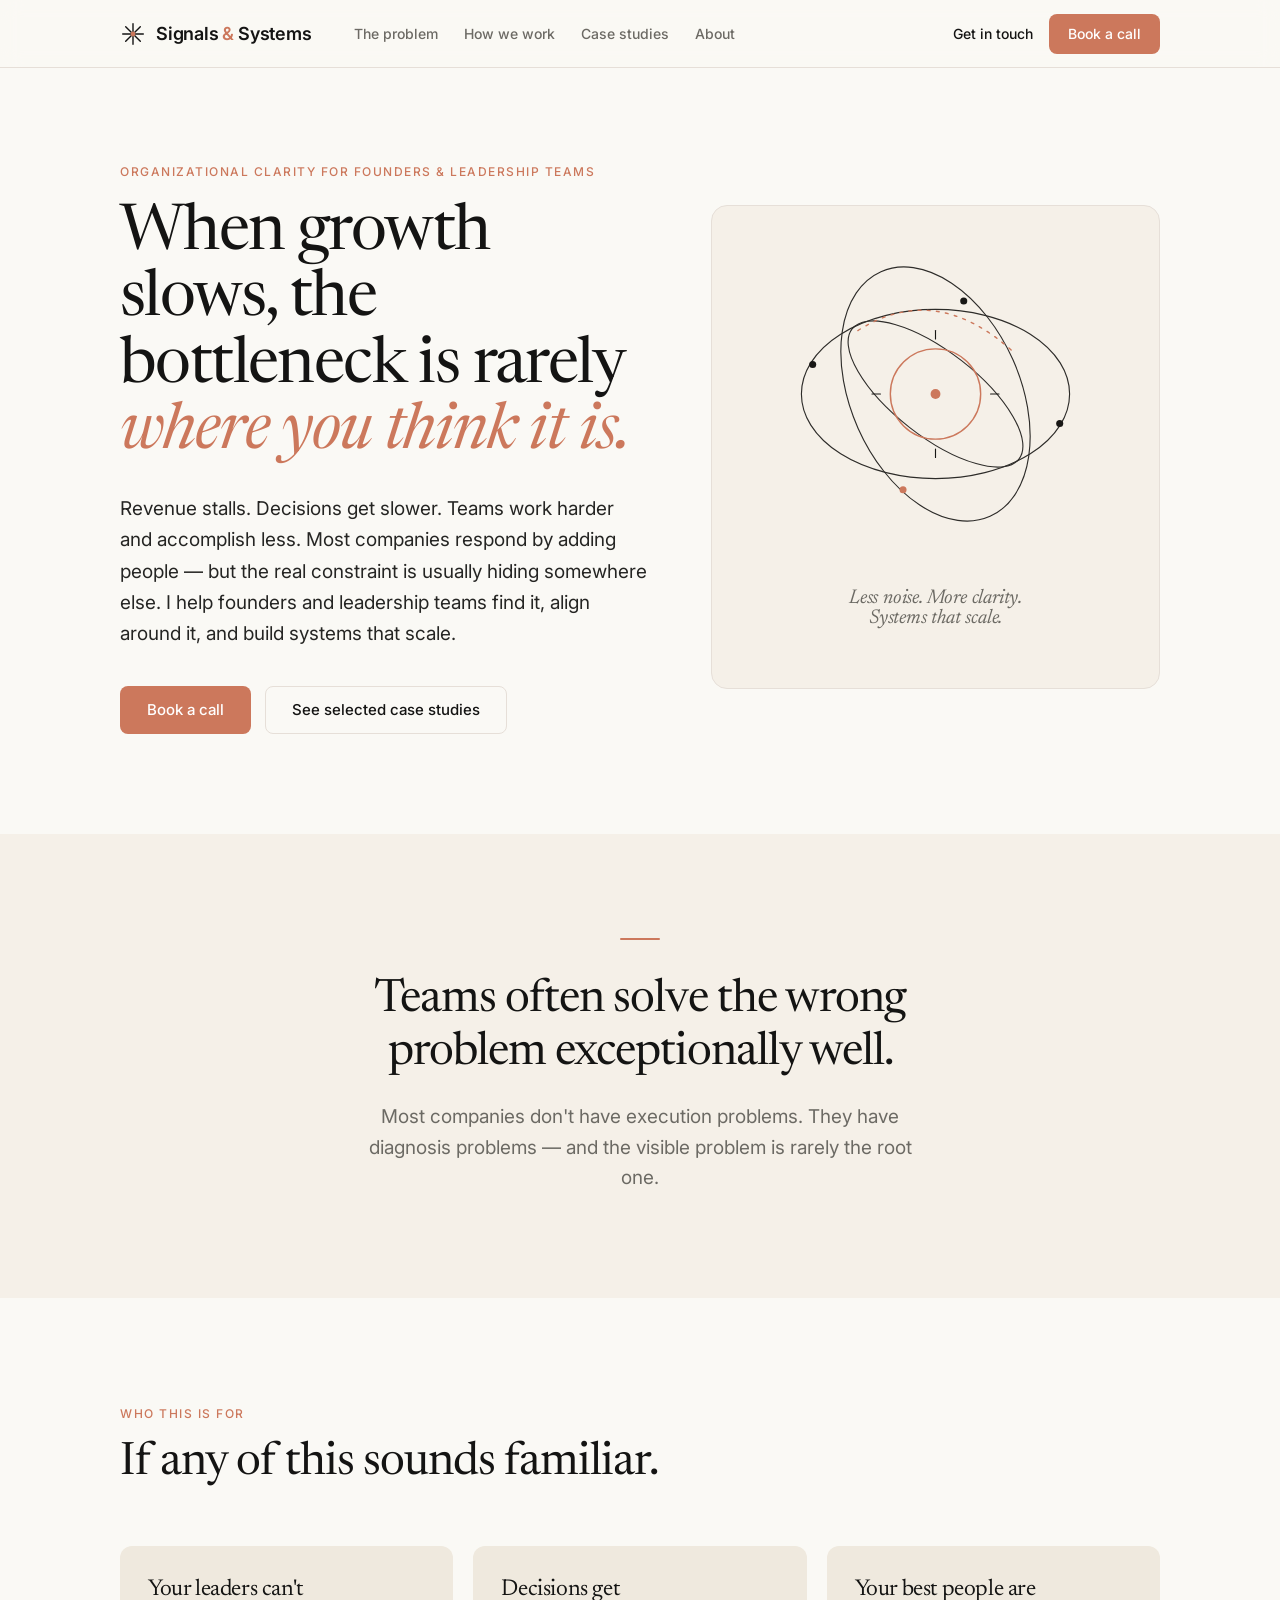
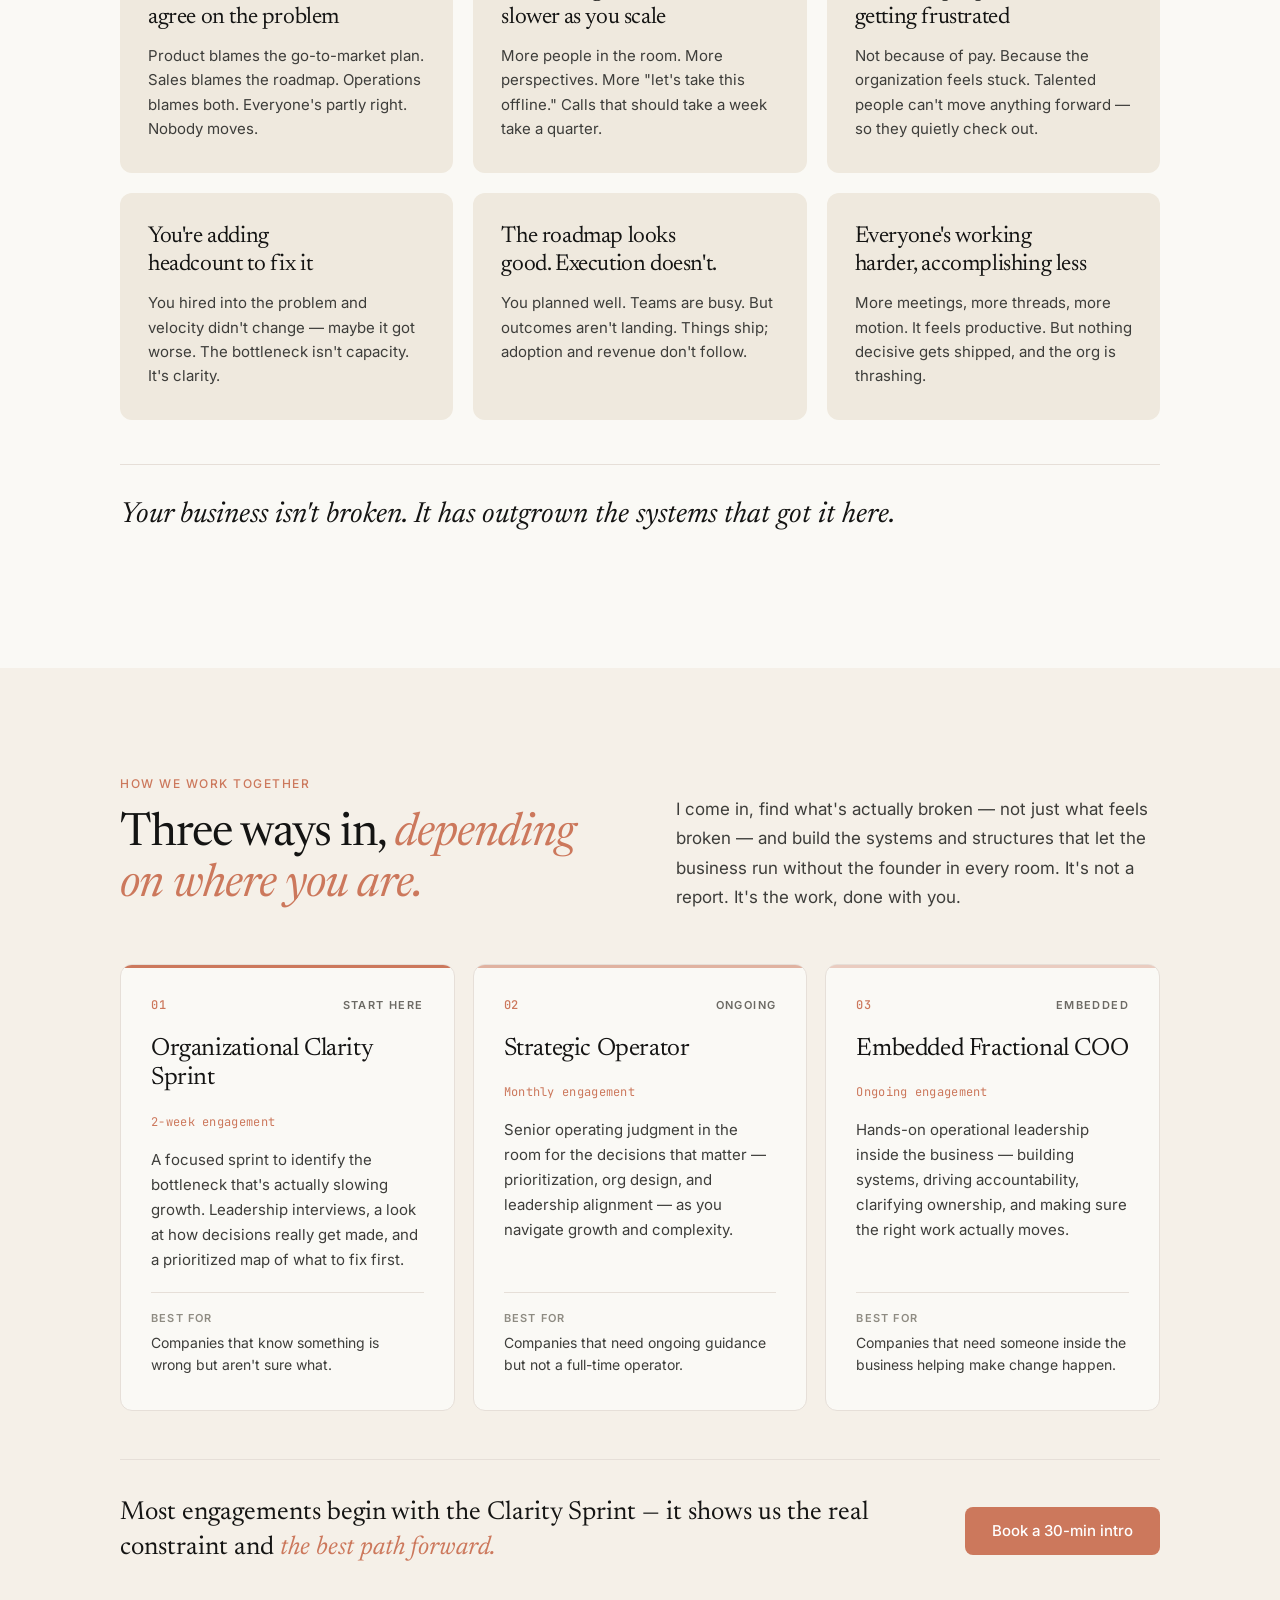
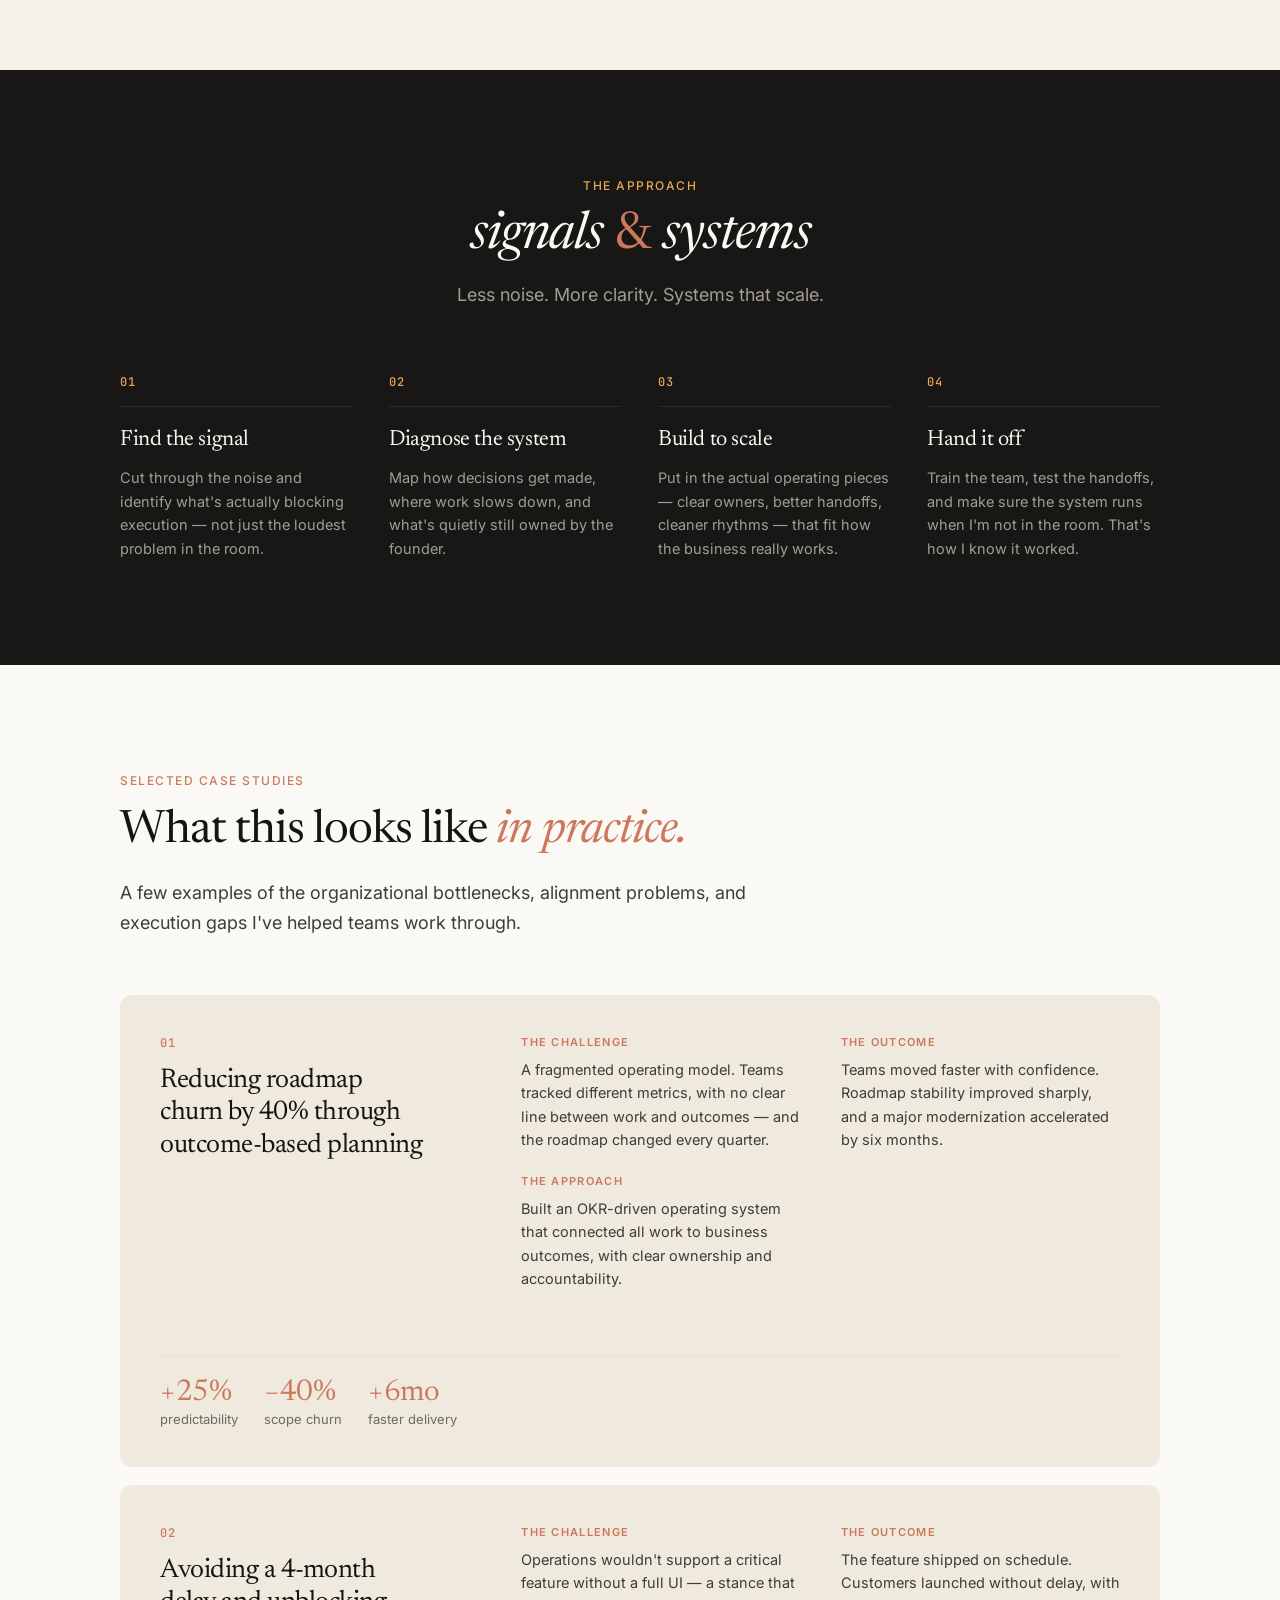
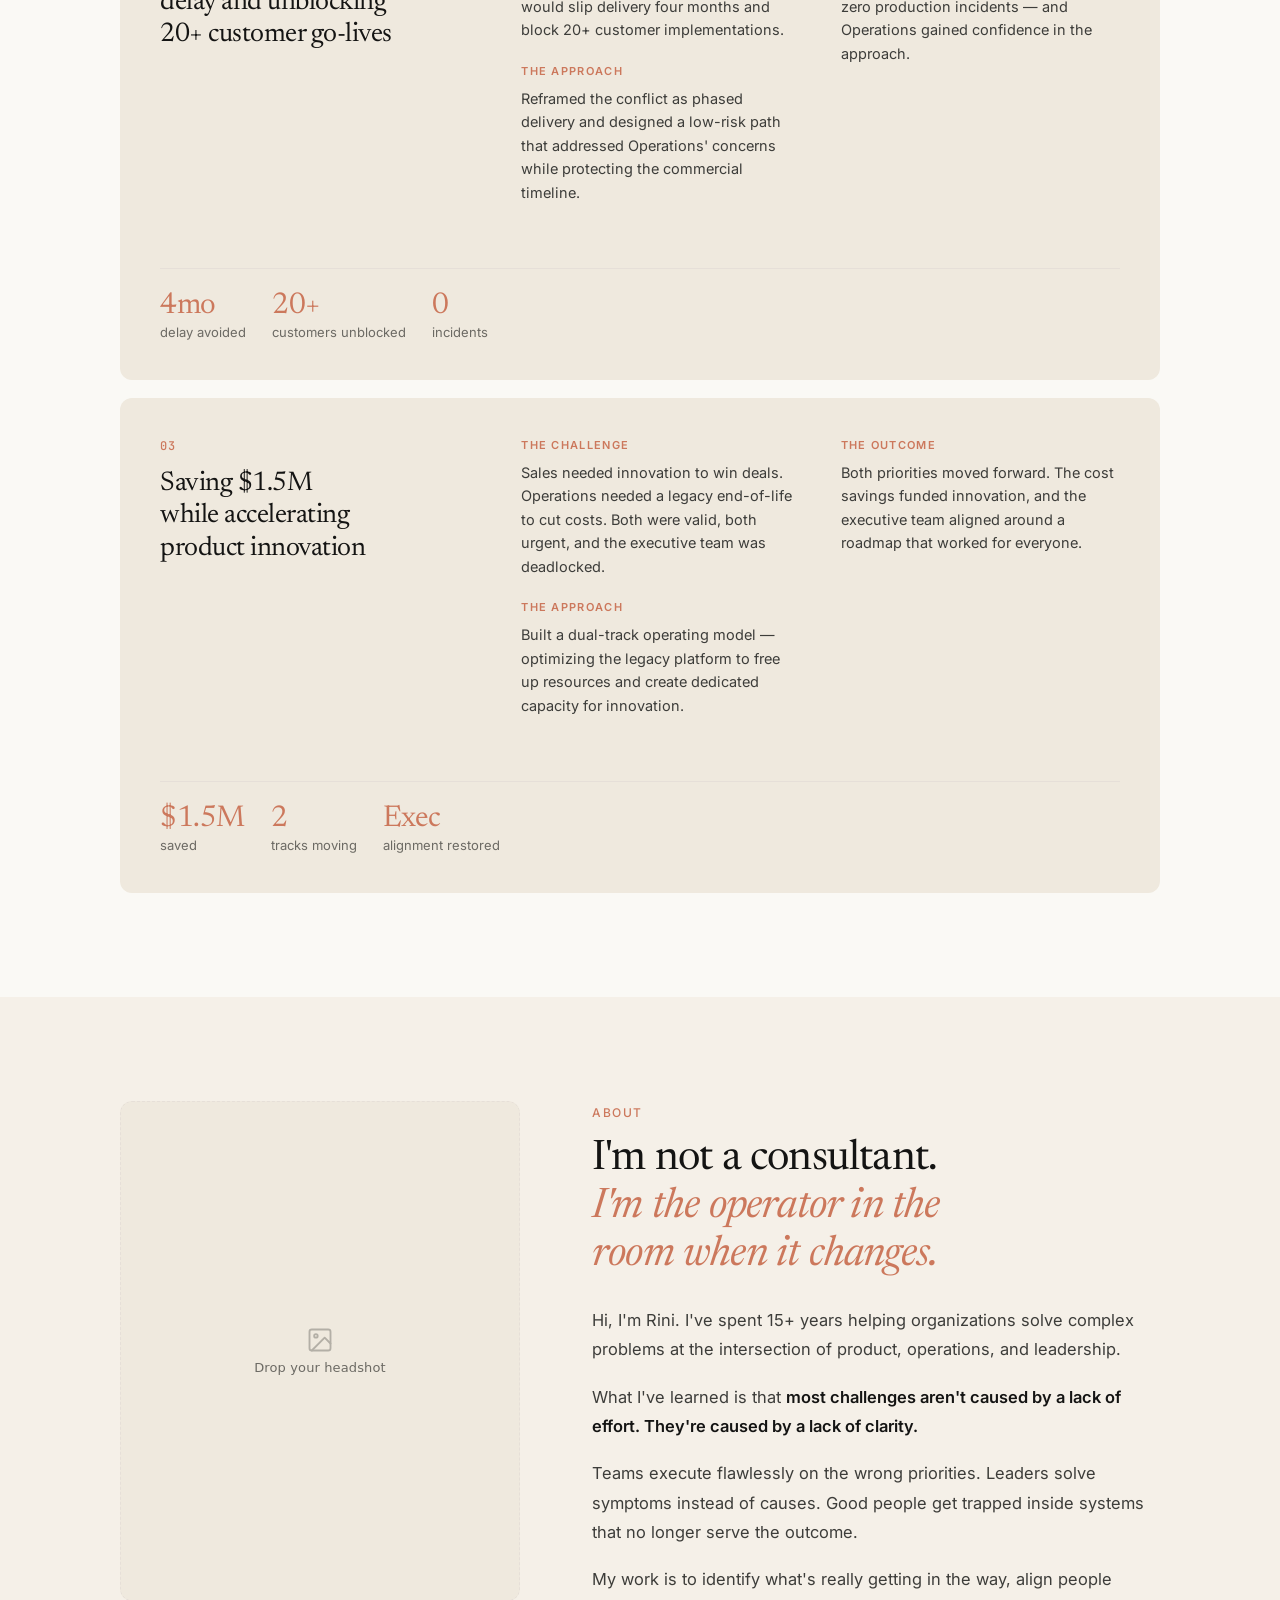
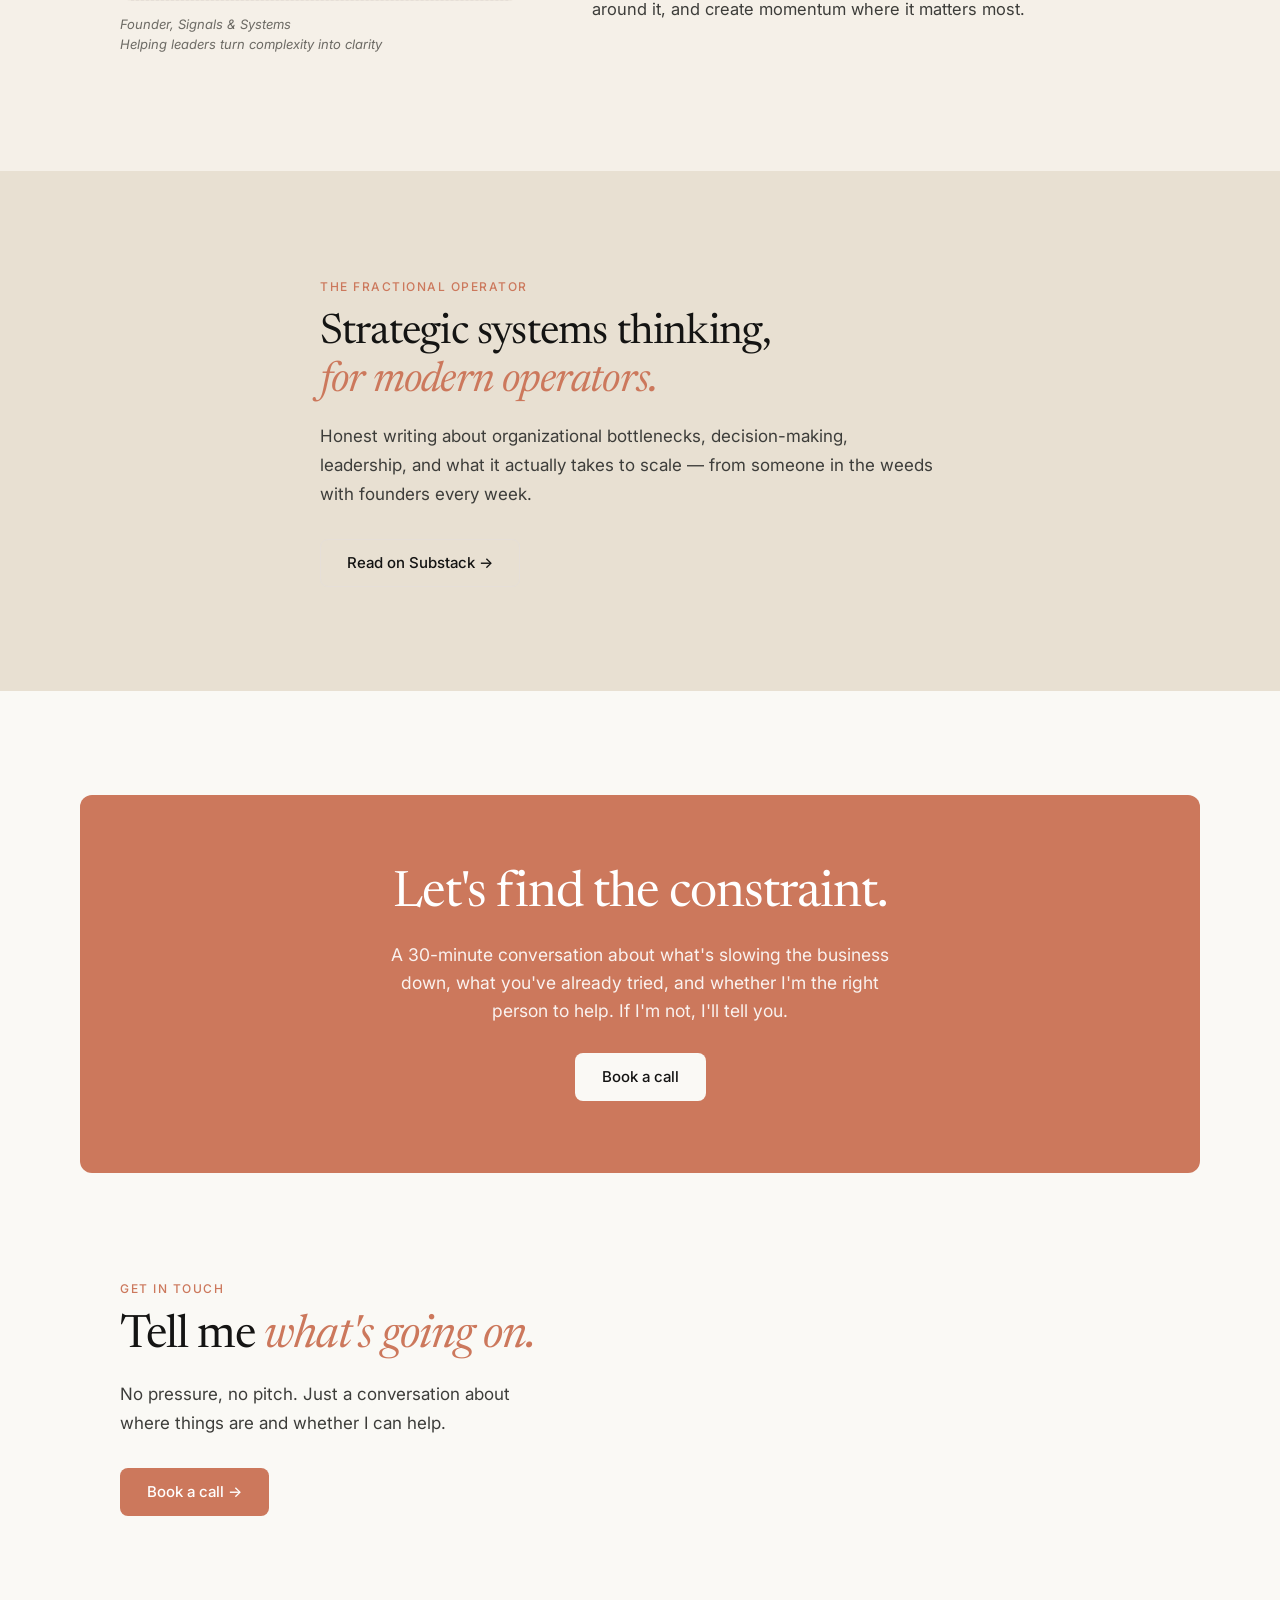
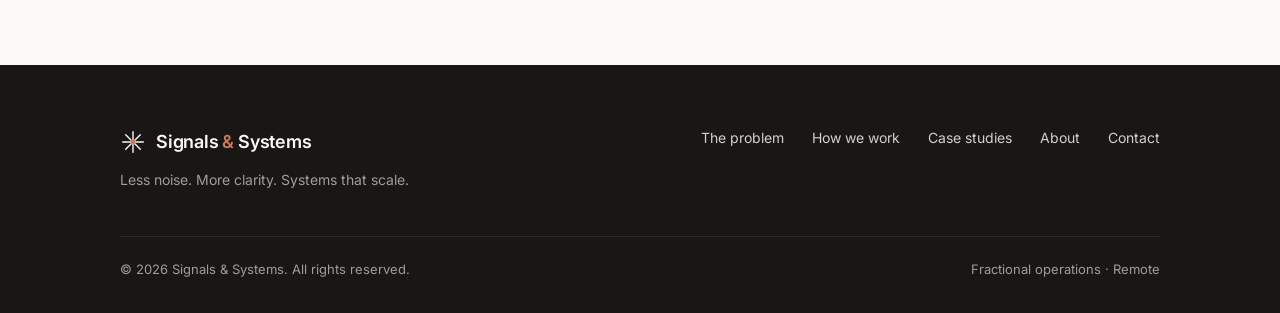
==== index.html @ b6d3dd3f "Add files via upload" ====
<!DOCTYPE html>
<html lang="en">
<head>
  <meta charset="UTF-8">
  <meta name="viewport" content="width=device-width, initial-scale=1.0">
  <title>Signals &amp; Systems — Fractional operations for founders and leadership teams</title>
  <link rel="stylesheet" href="colors_and_type.css">
  <link rel="stylesheet" href="styles.css">
</head>
<body>

  <template id="__bundler_thumbnail" data-bg-color="#faf9f5">
    <svg viewBox="0 0 1200 800" xmlns="http://www.w3.org/2000/svg">
      <rect width="1200" height="800" fill="#faf9f5"/>
      <g transform="translate(600 380)" stroke="#141413" stroke-width="14" stroke-linecap="round">
        <line x1="0" y1="-150" x2="0" y2="150"/>
        <line x1="-150" y1="0" x2="150" y2="0"/>
        <line x1="-106" y1="-106" x2="106" y2="106"/>
        <line x1="106" y1="-106" x2="-106" y2="106"/>
      </g>
      <circle cx="600" cy="380" r="34" fill="#cc785c"/>
      <text x="600" y="640" text-anchor="middle" font-family="Georgia, serif" font-size="56" fill="#141413">Signals &amp; Systems</text>
    </svg>
  </template>

  <!-- ============ NAV ============ -->
  <header class="nav">
    <div class="nav-inner">
      <a class="brand" href="#top">
        <img src="assets/signals-mark.svg" alt="">
        <span class="word">Signals <span class="amp">&amp;</span> Systems</span>
      </a>
      <nav class="nav-links">
        <a href="#problems">The problem</a>
        <a href="#ways">How we work</a>
        <a href="#engagements">Case studies</a>
        <a href="#about">About</a>
      </nav>
      <div class="nav-right">
        <a href="#contact" style="font-family:var(--font-sans);font-size:14px;font-weight:500;color:var(--ink);text-decoration:none;">Get in touch</a>
        <a href="https://calendly.com/rinikothari03/intro-call" target="_blank" rel="noopener" class="btn btn-primary btn-sm">Book a call</a>
      </div>
      <button class="nav-toggle" id="navToggle" aria-label="Menu">
        <svg width="24" height="24" viewBox="0 0 24 24" fill="none" stroke="currentColor" stroke-width="2" stroke-linecap="round"><line x1="4" y1="7" x2="20" y2="7"/><line x1="4" y1="12" x2="20" y2="12"/><line x1="4" y1="17" x2="20" y2="17"/></svg>
      </button>
    </div>
    <div class="nav-sheet" id="navSheet">
      <a href="#problems">The problem</a>
      <a href="#ways">How we work</a>
      <a href="#engagements">Case studies</a>
      <a href="#about">About</a>
      <a href="https://calendly.com/rinikothari03/intro-call" target="_blank" rel="noopener" class="btn btn-primary" style="margin-top:10px;">Book a call</a>
    </div>
  </header>

  <main id="top">

    <!-- ============ HERO ============ -->
    <section class="hero" data-screen-label="Hero">
      <div class="wrap hero-grid">
        <div class="reveal">
          <span class="eyebrow">Organizational clarity for founders &amp; leadership teams</span>
          <h1>When growth slows, the bottleneck is rarely <em>where you think it is.</em></h1>
          <p class="lead">Revenue stalls. Decisions get slower. Teams work harder and accomplish less. Most companies respond by adding people — but the real constraint is usually hiding somewhere else. I help founders and leadership teams find it, align around it, and build systems that scale.</p>
          <div class="hero-cta">
            <a href="https://calendly.com/rinikothari03/intro-call" target="_blank" rel="noopener" class="btn btn-primary">Book a call</a>
            <a href="#engagements" class="btn btn-secondary">See selected case studies</a>
          </div>
        </div>
        <div class="hero-art reveal">
          <img src="assets/illustration-orbital.svg" alt="Abstract orbital illustration — signals around a center point">
          <p class="tag">Less noise. More clarity.<br>Systems that scale.</p>
        </div>
      </div>
    </section>

    <!-- ============ PULL QUOTE ============ -->
    <section class="band quote">
      <div class="quote-inner reveal">
        <div class="mark"></div>
        <h2>Teams often solve the wrong problem exceptionally well.</h2>
        <p>Most companies don't have execution problems. They have diagnosis problems — and the visible problem is rarely the root one.</p>
      </div>
    </section>

    <!-- ============ PROBLEMS ============ -->
    <section class="band problems" id="problems" data-screen-label="Problems">
      <div class="wrap">
        <div class="sec-head reveal">
          <span class="eyebrow">Who this is for</span>
          <h2>If any of this sounds familiar.</h2>
        </div>
        <div class="prob-grid">
          <div class="prob reveal">
            <h3>Your leaders can't agree on the problem</h3>
            <p>Product blames the go-to-market plan. Sales blames the roadmap. Operations blames both. Everyone's partly right. Nobody moves.</p>
          </div>
          <div class="prob reveal">
            <h3>Decisions get slower as you scale</h3>
            <p>More people in the room. More perspectives. More "let's take this offline." Calls that should take a week take a quarter.</p>
          </div>
          <div class="prob reveal">
            <h3>Your best people are getting frustrated</h3>
            <p>Not because of pay. Because the organization feels stuck. Talented people can't move anything forward — so they quietly check out.</p>
          </div>
          <div class="prob reveal">
            <h3>You're adding headcount to fix it</h3>
            <p>You hired into the problem and velocity didn't change — maybe it got worse. The bottleneck isn't capacity. It's clarity.</p>
          </div>
          <div class="prob reveal">
            <h3>The roadmap looks good. Execution doesn't.</h3>
            <p>You planned well. Teams are busy. But outcomes aren't landing. Things ship; adoption and revenue don't follow.</p>
          </div>
          <div class="prob reveal">
            <h3>Everyone's working harder, accomplishing less</h3>
            <p>More meetings, more threads, more motion. It feels productive. But nothing decisive gets shipped, and the org is thrashing.</p>
          </div>
        </div>
        <p class="prob-close reveal">Your business isn't broken. It has outgrown the systems that got it here.</p>
      </div>
    </section>

    <!-- ============ WAYS TO WORK ============ -->
    <section class="band ways" id="ways" data-screen-label="Ways to work">
      <div class="wrap">
        <div class="ways-top reveal">
          <div>
            <span class="eyebrow">How we work together</span>
            <h2>Three ways in, <em>depending on where you are.</em></h2>
          </div>
          <p class="intro">I come in, find what's actually broken — not just what feels broken — and build the systems and structures that let the business run without the founder in every room. It's not a report. It's the work, done with you.</p>
        </div>

        <div class="ladder">
          <article class="rung rung--1 reveal">
            <div class="rung-top">
              <span class="num">01</span>
              <span class="rung-tag">Start here</span>
            </div>
            <h3>Organizational Clarity Sprint</h3>
            <p class="cadence">2-week engagement</p>
            <p class="desc">A focused sprint to identify the bottleneck that's actually slowing growth. Leadership interviews, a look at how decisions really get made, and a prioritized map of what to fix first.</p>
            <div class="bestfor">
              <span class="lbl">Best for</span>
              <p>Companies that know something is wrong but aren't sure what.</p>
            </div>
          </article>

          <article class="rung rung--2 reveal">
            <div class="rung-top">
              <span class="num">02</span>
              <span class="rung-tag">Ongoing</span>
            </div>
            <h3>Strategic Operator</h3>
            <p class="cadence">Monthly engagement</p>
            <p class="desc">Senior operating judgment in the room for the decisions that matter — prioritization, org design, and leadership alignment — as you navigate growth and complexity.</p>
            <div class="bestfor">
              <span class="lbl">Best for</span>
              <p>Companies that need ongoing guidance but not a full-time operator.</p>
            </div>
          </article>

          <article class="rung rung--3 reveal">
            <div class="rung-top">
              <span class="num">03</span>
              <span class="rung-tag">Embedded</span>
            </div>
            <h3>Embedded Fractional COO</h3>
            <p class="cadence">Ongoing engagement</p>
            <p class="desc">Hands-on operational leadership inside the business — building systems, driving accountability, clarifying ownership, and making sure the right work actually moves.</p>
            <div class="bestfor">
              <span class="lbl">Best for</span>
              <p>Companies that need someone inside the business helping make change happen.</p>
            </div>
          </article>
        </div>

        <div class="ways-cta reveal">
          <p>Most engagements begin with the Clarity Sprint — it shows us the real constraint and <em>the best path forward.</em></p>
          <a href="https://calendly.com/rinikothari03/intro-call" target="_blank" rel="noopener" class="btn btn-primary">Book a 30-min intro</a>
        </div>
      </div>
    </section>

    <!-- ============ METHODOLOGY (dark) ============ -->
    <section class="band method" data-screen-label="Approach">
      <div class="wrap">
        <div class="method-head reveal">
          <span class="eyebrow on-dark">The approach</span>
          <p class="method-lockup">signals <span class="amp">&amp;</span> systems</p>
          <p class="method-tagline">Less noise. More clarity. Systems that scale.</p>
        </div>
        <div class="steps">
          <div class="step reveal">
            <span class="num">01</span>
            <div class="bar"></div>
            <h3>Find the signal</h3>
            <p>Cut through the noise and identify what's actually blocking execution — not just the loudest problem in the room.</p>
          </div>
          <div class="step reveal">
            <span class="num">02</span>
            <div class="bar"></div>
            <h3>Diagnose the system</h3>
            <p>Map how decisions get made, where work slows down, and what's quietly still owned by the founder.</p>
          </div>
          <div class="step reveal">
            <span class="num">03</span>
            <div class="bar"></div>
            <h3>Build to scale</h3>
            <p>Put in the actual operating pieces — clear owners, better handoffs, cleaner rhythms — that fit how the business really works.</p>
          </div>
          <div class="step reveal">
            <span class="num">04</span>
            <div class="bar"></div>
            <h3>Hand it off</h3>
            <p>Train the team, test the handoffs, and make sure the system runs when I'm not in the room. That's how I know it worked.</p>
          </div>
        </div>
      </div>
    </section>

    <!-- ============ CASE STUDIES ============ -->
    <section class="band eng" id="engagements" data-screen-label="Case studies">
      <div class="wrap">
        <div class="sec-head reveal">
          <span class="eyebrow">Selected case studies</span>
          <h2>What this looks like <em>in practice.</em></h2>
          <p class="intro">A few examples of the organizational bottlenecks, alignment problems, and execution gaps I've helped teams work through.</p>
        </div>

        <div class="eng-grid">
          <article class="eng-card reveal">
            <div>
              <span class="num">01</span>
              <h3>Reducing roadmap churn by 40% through outcome-based planning</h3>
            </div>
            <div>
              <div class="eng-block">
                <span class="lbl">The challenge</span>
                <p>A fragmented operating model. Teams tracked different metrics, with no clear line between work and outcomes — and the roadmap changed every quarter.</p>
              </div>
              <div class="eng-block">
                <span class="lbl">The approach</span>
                <p>Built an OKR-driven operating system that connected all work to business outcomes, with clear ownership and accountability.</p>
              </div>
            </div>
            <div class="eng-block">
              <span class="lbl">The outcome</span>
              <p>Teams moved faster with confidence. Roadmap stability improved sharply, and a major modernization accelerated by six months.</p>
            </div>
            <div class="eng-metrics">
              <div class="metric"><span class="mval">+25%</span><span class="mlbl">predictability</span></div>
              <div class="metric"><span class="mval">−40%</span><span class="mlbl">scope churn</span></div>
              <div class="metric"><span class="mval">+6mo</span><span class="mlbl">faster delivery</span></div>
            </div>
          </article>

          <article class="eng-card reveal">
            <div>
              <span class="num">02</span>
              <h3>Avoiding a 4-month delay and unblocking 20+ customer go-lives</h3>
            </div>
            <div>
              <div class="eng-block">
                <span class="lbl">The challenge</span>
                <p>Operations wouldn't support a critical feature without a full UI — a stance that would slip delivery four months and block 20+ customer implementations.</p>
              </div>
              <div class="eng-block">
                <span class="lbl">The approach</span>
                <p>Reframed the conflict as phased delivery and designed a low-risk path that addressed Operations' concerns while protecting the commercial timeline.</p>
              </div>
            </div>
            <div class="eng-block">
              <span class="lbl">The outcome</span>
              <p>The feature shipped on schedule. Customers launched without delay, with zero production incidents — and Operations gained confidence in the approach.</p>
            </div>
            <div class="eng-metrics">
              <div class="metric"><span class="mval">4mo</span><span class="mlbl">delay avoided</span></div>
              <div class="metric"><span class="mval">20+</span><span class="mlbl">customers unblocked</span></div>
              <div class="metric"><span class="mval">0</span><span class="mlbl">incidents</span></div>
            </div>
          </article>

          <article class="eng-card reveal">
            <div>
              <span class="num">03</span>
              <h3>Saving $1.5M while accelerating product innovation</h3>
            </div>
            <div>
              <div class="eng-block">
                <span class="lbl">The challenge</span>
                <p>Sales needed innovation to win deals. Operations needed a legacy end-of-life to cut costs. Both were valid, both urgent, and the executive team was deadlocked.</p>
              </div>
              <div class="eng-block">
                <span class="lbl">The approach</span>
                <p>Built a dual-track operating model — optimizing the legacy platform to free up resources and create dedicated capacity for innovation.</p>
              </div>
            </div>
            <div class="eng-block">
              <span class="lbl">The outcome</span>
              <p>Both priorities moved forward. The cost savings funded innovation, and the executive team aligned around a roadmap that worked for everyone.</p>
            </div>
            <div class="eng-metrics">
              <div class="metric"><span class="mval">$1.5M</span><span class="mlbl">saved</span></div>
              <div class="metric"><span class="mval">2</span><span class="mlbl">tracks moving</span></div>
              <div class="metric"><span class="mval">Exec</span><span class="mlbl">alignment restored</span></div>
            </div>
          </article>
        </div>
      </div>
    </section>

    <!-- ============ ABOUT ============ -->
    <section class="band about" id="about" data-screen-label="About">
      <div class="wrap about-grid">
        <div class="about-photo reveal">
          <image-slot id="headshot" class="about-img" style="width:100%;height:auto;aspect-ratio:4/5;" shape="rounded" radius="12" placeholder="Drop your headshot"></image-slot>
          <p class="about-caption">Founder, Signals &amp; Systems<br>Helping leaders turn complexity into clarity</p>
        </div>
        <div class="about-copy reveal">
          <span class="eyebrow">About</span>
          <h2>I'm not a consultant. <em>I'm the operator in the room when it changes.</em></h2>
          <p>Hi, I'm Rini. I've spent 15+ years helping organizations solve complex problems at the intersection of product, operations, and leadership.</p>
          <p>What I've learned is that <strong>most challenges aren't caused by a lack of effort. They're caused by a lack of clarity.</strong></p>
          <p>Teams execute flawlessly on the wrong priorities. Leaders solve symptoms instead of causes. Good people get trapped inside systems that no longer serve the outcome.</p>
          <p>My work is to identify what's really getting in the way, align people around it, and create momentum where it matters most.</p>
        </div>
      </div>
    </section>

    <!-- ============ NEWSLETTER ============ -->
    <section class="band news" data-screen-label="Newsletter">
      <div class="wrap news-inner reveal">
        <span class="eyebrow">The Fractional Operator</span>
        <h2>Strategic systems thinking, <em>for modern operators.</em></h2>
        <p>Honest writing about organizational bottlenecks, decision-making, leadership, and what it actually takes to scale — from someone in the weeds with founders every week.</p>
        <a href="https://thefractionaloperator.substack.com" class="btn btn-secondary">Read on Substack →</a>
      </div>
    </section>

    <!-- ============ CORAL CALLOUT ============ -->
    <section class="callout" data-screen-label="CTA">
      <div class="callout-card reveal">
        <h2>Let's find the constraint.</h2>
        <p>A 30-minute conversation about what's slowing the business down, what you've already tried, and whether I'm the right person to help. If I'm not, I'll tell you.</p>
        <a href="https://calendly.com/rinikothari03/intro-call" target="_blank" rel="noopener" class="btn btn-cream">Book a call</a>
      </div>
    </section>

    <!-- ============ CONTACT ============ -->
    <section class="band contact" id="contact" data-screen-label="Contact">
      <div class="wrap contact-grid">
        <div class="contact-copy reveal">
          <span class="eyebrow">Get in touch</span>
          <h2>Tell me <em>what's going on.</em></h2>
          <p>No pressure, no pitch. Just a conversation about where things are and whether I can help.</p>
          <a href="https://calendly.com/rinikothari03/intro-call" target="_blank" rel="noopener" class="btn btn-primary">Book a call →</a>
        </div>
        <div class="contact-form reveal">
          <iframe
            data-tally-src="https://tally.so/embed/RGjLgQ?alignLeft=1&amp;hideTitle=1&amp;transparentBackground=1&amp;dynamicHeight=1"
            loading="lazy"
            width="100%"
            height="280"
            frameborder="0"
            marginheight="0"
            marginwidth="0"
            scrolling="no"
            title="Get in touch"
            style="border:0;width:100%;"></iframe>
        </div>
      </div>
    </section>

  </main>

  <!-- ============ FOOTER ============ -->
  <footer class="foot">
    <div class="wrap">
      <div class="foot-top">
        <div>
          <a class="brand" href="#top">
            <img src="assets/signals-mark-light.svg" alt="">
            <span class="word">Signals <span class="amp">&amp;</span> Systems</span>
          </a>
          <p class="foot-tag">Less noise. More clarity. Systems that scale.</p>
        </div>
        <nav class="foot-links">
          <a href="#problems">The problem</a>
          <a href="#ways">How we work</a>
          <a href="#engagements">Case studies</a>
          <a href="#about">About</a>
          <a href="#contact">Contact</a>
        </nav>
      </div>
      <div class="foot-bottom">
        <span>© 2026 Signals &amp; Systems. All rights reserved.</span>
        <span>Fractional operations · Remote</span>
      </div>
    </div>
  </footer>

  <script src="image-slot.js"></script>
  <script>
    // Mobile nav
    var toggle = document.getElementById('navToggle');
    var sheet = document.getElementById('navSheet');
    toggle.addEventListener('click', function () { sheet.classList.toggle('open'); });
    sheet.querySelectorAll('a').forEach(function (a) {
      a.addEventListener('click', function () { sheet.classList.remove('open'); });
    });

    // Scroll reveal
    var io = new IntersectionObserver(function (entries) {
      entries.forEach(function (e) {
        if (e.isIntersecting) { e.target.classList.add('in'); io.unobserve(e.target); }
      });
    }, { threshold: 0.12 });
    document.querySelectorAll('.reveal').forEach(function (el) { io.observe(el); });

    // Tally embed — loads & auto-resizes the contact form iframe
    (function () {
      var d = document;
      var load = function () {
        if (typeof Tally !== 'undefined') { Tally.loadEmbeds(); return; }
        d.querySelectorAll('iframe[data-tally-src]:not([src])').forEach(function (e) {
          e.src = e.getAttribute('data-tally-src');
        });
      };
      if (typeof Tally !== 'undefined') { load(); }
      else if (!d.querySelector('script[src="https://tally.so/widgets/embed.js"]')) {
        var s = d.createElement('script');
        s.src = 'https://tally.so/widgets/embed.js';
        s.onload = load; s.onerror = load;
        d.body.appendChild(s);
      }
    })();
  </script>

</body>
</html>
---- colors_and_type.css ----
/* ============================================================
   SIGNALS DESIGN SYSTEM — Foundations
   Warm-canvas editorial interface for an AI product.
   cream canvas · coral CTA · dark navy product surfaces ·
   editorial serif display · humanist-grotesque body
   ============================================================

   FONTS — substitutes (see README "Font substitutions"):
     Display serif  Copernicus / Tiempos Headline → Newsreader
     Body / UI sans StyreneB                       → Inter
     Mono           JetBrains Mono                  → JetBrains Mono (exact)
*/

@import url('https://fonts.googleapis.com/css2?family=Newsreader:opsz,wght@6..72,400;6..72,500&family=Inter:wght@400;500;600&family=JetBrains+Mono:wght@400;500&display=swap');

:root {
  /* ---- FONT FAMILIES ------------------------------------ */
  --font-serif: 'Newsreader', 'Tiempos Headline', Garamond, 'Times New Roman', serif;
  --font-sans:  'Inter', -apple-system, BlinkMacSystemFont, 'Segoe UI', Roboto, sans-serif;
  --font-mono:  'JetBrains Mono', ui-monospace, SFMono-Regular, Menlo, monospace;

  /* ============================================================
     COLORS
     ============================================================ */

  /* ---- Brand & accent ---- */
  --primary:           #cc785c;  /* signature warm coral — primary CTA */
  --primary-active:    #a9583e;  /* press / darker */
  --primary-disabled:  #e6dfd8;  /* desaturated cream-tinted */
  --accent-teal:       #5db8a6;  /* sparse: status dots, active connection */
  --accent-amber:      #e8a55a;  /* category badges, inline highlight */

  /* ---- Text / ink ---- */
  --ink:               #141413;  /* headlines + primary text */
  --body-strong:       #252523;  /* lead / emphasized paragraphs */
  --body:              #3d3d3a;  /* default running text */
  --muted:             #6c6a64;  /* sub-heads, breadcrumbs */
  --muted-soft:        #8e8b82;  /* captions, fine-print */
  --on-primary:        #ffffff;  /* text on coral */
  --on-dark:           #faf9f5;  /* cream-white on dark surfaces */
  --on-dark-soft:      #a09d96;  /* secondary text on dark */

  /* ---- Surfaces (cream family) ---- */
  --canvas:               #faf9f5; /* default page floor — tinted cream */
  --surface-soft:         #f5f0e8; /* soft band / divider */
  --surface-card:         #efe9de; /* feature/content cards */
  --surface-cream-strong: #e8e0d2; /* selected tabs, emphasized bands */

  /* ---- Surfaces (dark family) ---- */
  --surface-dark:          #181715; /* code mockups, footer */
  --surface-dark-elevated: #252320; /* elevated cards inside dark */
  --surface-dark-soft:     #1f1e1b; /* inner code block bg */

  /* ---- Hairlines ---- */
  --hairline:      #e6dfd8; /* 1px border on cream surfaces */
  --hairline-soft: #ebe6df; /* barely-visible in-band divider */
  --hairline-dark: #2c2a27; /* divider on dark surfaces */

  /* ---- Semantic ---- */
  --success: #5db872;
  --warning: #d4a017;
  --error:   #c64545;

  /* ============================================================
     SPACING — base unit 4px
     ============================================================ */
  --space-xxs: 4px;
  --space-xs:  8px;
  --space-sm:  12px;
  --space-md:  16px;
  --space-lg:  24px;
  --space-xl:  32px;
  --space-xxl: 48px;
  --space-section: 96px;

  /* ============================================================
     RADII
     ============================================================ */
  --radius-xs:  4px;
  --radius-sm:  6px;
  --radius-md:  8px;   /* buttons, inputs, tabs */
  --radius-lg:  12px;  /* content + product cards */
  --radius-xl:  16px;  /* hero illustration container */
  --radius-pill: 9999px;
  --radius-full: 9999px;

  /* ============================================================
     ELEVATION — color-block first, shadow rare
     ============================================================ */
  --shadow-hover: 0 1px 3px rgba(20, 20, 19, 0.08);
  --shadow-soft:  0 2px 8px rgba(20, 20, 19, 0.06);
  --focus-ring:   0 0 0 3px rgba(204, 120, 92, 0.15); /* coral @ 15% */

  /* ---- Layout ---- */
  --content-max: 1200px;
}

/* ============================================================
   TYPOGRAPHY SCALE — semantic helpers
   Display = serif 400 + negative tracking (NEVER bold).
   Body / UI = sans 400–500. Code = mono 400.
   ============================================================ */

/* ---- Display (serif) ---- */
.t-display-xl, .ds-h1 {
  font-family: var(--font-serif);
  font-size: 64px; font-weight: 400; line-height: 1.05;
  letter-spacing: -1.5px; color: var(--ink);
}
.t-display-lg, .ds-h2 {
  font-family: var(--font-serif);
  font-size: 48px; font-weight: 400; line-height: 1.1;
  letter-spacing: -1px; color: var(--ink);
}
.t-display-md, .ds-h3 {
  font-family: var(--font-serif);
  font-size: 36px; font-weight: 400; line-height: 1.15;
  letter-spacing: -0.5px; color: var(--ink);
}
.t-display-sm, .ds-h4 {
  font-family: var(--font-serif);
  font-size: 28px; font-weight: 400; line-height: 1.2;
  letter-spacing: -0.3px; color: var(--ink);
}

/* ---- Titles / labels (sans) ---- */
.t-title-lg {
  font-family: var(--font-sans);
  font-size: 22px; font-weight: 500; line-height: 1.3; color: var(--ink);
}
.t-title-md {
  font-family: var(--font-sans);
  font-size: 18px; font-weight: 500; line-height: 1.4; color: var(--ink);
}
.t-title-sm {
  font-family: var(--font-sans);
  font-size: 16px; font-weight: 500; line-height: 1.4; color: var(--ink);
}

/* ---- Body (sans) ---- */
.t-body-md, .ds-p {
  font-family: var(--font-sans);
  font-size: 16px; font-weight: 400; line-height: 1.55; color: var(--body);
}
.t-body-sm {
  font-family: var(--font-sans);
  font-size: 14px; font-weight: 400; line-height: 1.55; color: var(--body);
}

/* ---- Captions / tags (sans) ---- */
.t-caption {
  font-family: var(--font-sans);
  font-size: 13px; font-weight: 500; line-height: 1.4; color: var(--muted);
}
.t-caption-upper {
  font-family: var(--font-sans);
  font-size: 12px; font-weight: 500; line-height: 1.4;
  letter-spacing: 1.5px; text-transform: uppercase; color: var(--muted);
}

/* ---- Code (mono) ---- */
.t-code, .ds-code {
  font-family: var(--font-mono);
  font-size: 14px; font-weight: 400; line-height: 1.6;
}

/* ---- Interactive labels (sans) ---- */
.t-button   { font-family: var(--font-sans); font-size: 14px; font-weight: 500; line-height: 1; }
.t-nav-link { font-family: var(--font-sans); font-size: 14px; font-weight: 500; line-height: 1.4; }

/* ============================================================
   ELEMENT DEFAULTS — opt-in via .ds-prose on a container
   ============================================================ */
.ds-prose { color: var(--body); font-family: var(--font-sans); }
.ds-prose h1 { font-family: var(--font-serif); font-size: 64px; font-weight: 400; line-height: 1.05; letter-spacing: -1.5px; color: var(--ink); }
.ds-prose h2 { font-family: var(--font-serif); font-size: 48px; font-weight: 400; line-height: 1.1; letter-spacing: -1px; color: var(--ink); }
.ds-prose h3 { font-family: var(--font-serif); font-size: 36px; font-weight: 400; line-height: 1.15; letter-spacing: -0.5px; color: var(--ink); }
.ds-prose p  { font-size: 16px; line-height: 1.55; color: var(--body); }
.ds-prose a  { color: var(--primary); text-decoration: none; }
.ds-prose a:active { text-decoration: underline; }
.ds-prose code { font-family: var(--font-mono); font-size: 0.9em; }
---- styles.css ----
/* ============================================================
   Signals & Systems — marketing site
   Page styles. Foundations come from colors_and_type.css.
   ============================================================ */

*, *::before, *::after { box-sizing: border-box; }
html { scroll-behavior: smooth; }
body {
  margin: 0;
  overflow-x: hidden;
  background: var(--canvas);
  color: var(--body);
  font-family: var(--font-sans);
  -webkit-font-smoothing: antialiased;
  text-rendering: optimizeLegibility;
}

/* ---- shared layout ---- */
.wrap { max-width: 1120px; margin: 0 auto; padding: 0 40px; }
.band { padding: 104px 0; }
.eyebrow {
  font-family: var(--font-sans);
  font-size: 12px; font-weight: 500; line-height: 1.4;
  letter-spacing: 1.5px; text-transform: uppercase;
  color: var(--primary);
  display: inline-block;
}
.eyebrow.muted { color: var(--muted); }
.eyebrow.on-dark { color: var(--accent-amber); }
.serif { font-family: var(--font-serif); font-weight: 400; }
em { font-style: italic; }

/* numerals — mono, editorial-tech accent */
.num {
  font-family: var(--font-mono); font-size: 12px; font-weight: 500;
  letter-spacing: 0.5px; color: var(--primary);
}

/* ---- buttons ---- */
.btn {
  display: inline-flex; align-items: center; justify-content: center;
  font-family: var(--font-sans); font-size: 15px; font-weight: 500;
  height: 48px; padding: 0 26px; border-radius: var(--radius-md);
  text-decoration: none; cursor: pointer; border: 1px solid transparent;
  transition: background .15s ease, border-color .15s ease, transform .15s ease;
}
.btn-primary { background: var(--primary); color: var(--on-primary); }
.btn-primary:hover { background: #bf6e52; }
.btn-primary:active { background: var(--primary-active); transform: translateY(1px); }
.btn-secondary { background: transparent; color: var(--ink); border-color: var(--hairline); }
.btn-secondary:hover { border-color: var(--ink); }
.btn-cream { background: var(--canvas); color: var(--ink); }
.btn-cream:hover { background: #fff; }
.btn-sm { height: 40px; font-size: 14px; padding: 0 18px; }

/* link-arrow */
.linkarrow {
  font-family: var(--font-sans); font-size: 15px; font-weight: 500;
  color: var(--ink); text-decoration: none;
  border-bottom: 1.5px solid var(--primary); padding-bottom: 2px;
  transition: color .15s ease;
}
.linkarrow:hover { color: var(--primary); }

/* ============================================================
   NAV
   ============================================================ */
.nav {
  position: sticky; top: 0; z-index: 50; height: 68px;
  background: rgba(250,249,245,0.82); backdrop-filter: blur(10px);
  border-bottom: 1px solid var(--hairline);
}
.nav-inner {
  max-width: 1120px; margin: 0 auto; height: 100%;
  padding: 0 40px; display: flex; align-items: center; gap: 28px;
}
.brand { display: flex; align-items: center; gap: 10px; text-decoration: none; }
.brand img { width: 26px; height: 26px; }
.brand .word {
  font-family: var(--font-sans); font-size: 18px; font-weight: 600;
  letter-spacing: -0.2px; color: var(--ink); white-space: nowrap;
}
.brand .amp { color: var(--primary); }
.nav-links { display: flex; gap: 26px; margin-left: 14px; }
.nav-links a {
  font-family: var(--font-sans); font-size: 14px; font-weight: 500;
  color: var(--muted); text-decoration: none; transition: color .15s ease;
}
.nav-links a:hover { color: var(--ink); }
.nav-right { margin-left: auto; display: flex; align-items: center; gap: 16px; }
.nav-toggle { display: none; background: none; border: none; cursor: pointer; color: var(--ink); margin-left: auto; }
.nav-sheet { display: none; background: var(--canvas); border-bottom: 1px solid var(--hairline); padding: 12px 40px 22px; }
.nav-sheet a { display: block; font-size: 17px; font-weight: 500; color: var(--ink); text-decoration: none; padding: 11px 0; }

/* ============================================================
   HERO
   ============================================================ */
.hero { background: var(--canvas); padding: 92px 0 100px; }
.hero-grid {
  display: grid; grid-template-columns: 1.08fr 0.92fr; gap: 64px; align-items: center;
}
.hero h1 {
  font-family: var(--font-serif); font-weight: 400;
  font-size: clamp(40px, 5vw, 66px); line-height: 1.04;
  letter-spacing: -1.6px; color: var(--ink);
  margin: 20px 0 0; max-width: 15ch; text-wrap: balance;
}
.hero h1 em { font-style: italic; color: var(--primary); }
.hero .lead {
  font-family: var(--font-sans); font-size: 19px; line-height: 1.65;
  color: var(--body-strong); margin: 26px 0 0; max-width: 52ch;
}
.hero-cta { display: flex; gap: 14px; margin-top: 36px; flex-wrap: wrap; }
.hero-art {
  background: var(--surface-soft); border: 1px solid var(--hairline);
  border-radius: var(--radius-xl); padding: 40px;
  display: flex; flex-direction: column; align-items: center; justify-content: center;
  gap: 26px; min-height: 380px;
}
.hero-art img { width: 100%; max-width: 380px; height: auto; }
.hero-art .tag {
  font-family: var(--font-serif); font-style: italic; font-size: 20px;
  color: var(--muted); text-align: center; letter-spacing: -0.2px;
}

/* ============================================================
   PULL QUOTE
   ============================================================ */
.quote { background: var(--surface-soft); }
.quote-inner { max-width: 860px; margin: 0 auto; text-align: center; padding: 0 40px; }
.quote .mark {
  width: 40px; height: 2px; background: var(--primary);
  border-radius: 1px; margin: 0 auto 34px;
}
.quote h2 {
  font-family: var(--font-serif); font-weight: 400;
  font-size: clamp(30px, 4vw, 46px); line-height: 1.16;
  letter-spacing: -1px; color: var(--ink); margin: 0;
  text-wrap: balance;
}
.quote p {
  font-family: var(--font-sans); font-size: 19px; line-height: 1.6;
  color: var(--muted); margin: 22px 0 0; max-width: 48ch;
  margin-left: auto; margin-right: auto;
}

/* ============================================================
   SECTION HEADER (shared)
   ============================================================ */
.sec-head { max-width: 760px; margin-bottom: 56px; }
.sec-head h2 {
  font-family: var(--font-serif); font-weight: 400;
  font-size: clamp(30px, 3.8vw, 46px); line-height: 1.12;
  letter-spacing: -1px; color: var(--ink);
  margin: 16px 0 0; text-wrap: balance;
}
.sec-head h2 em { font-style: italic; color: var(--primary); }
.sec-head .intro {
  font-family: var(--font-sans); font-size: 18px; line-height: 1.7;
  color: var(--body); margin: 20px 0 0; max-width: 60ch;
}

/* ============================================================
   PROBLEMS  ("who this is for")
   ============================================================ */
.problems { background: var(--canvas); }
.prob-grid { display: grid; grid-template-columns: repeat(3, 1fr); gap: 20px; }
.prob {
  background: var(--surface-card); border-radius: var(--radius-lg);
  padding: 30px 28px 32px; display: flex; flex-direction: column;
}
.prob .num { margin-bottom: 18px; }
.prob h3 {
  font-family: var(--font-serif); font-weight: 400; font-size: 23px;
  line-height: 1.22; letter-spacing: -0.4px; color: var(--ink);
  margin: 0 0 12px; text-wrap: balance;
}
.prob p { font-family: var(--font-sans); font-size: 15px; line-height: 1.62; color: var(--body); margin: 0; }
.prob-close {
  margin-top: 44px; padding-top: 32px; border-top: 1px solid var(--hairline);
  font-family: var(--font-serif); font-style: italic; font-weight: 400;
  font-size: clamp(21px, 2.3vw, 29px); line-height: 1.3;
  color: var(--ink); max-width: none; text-wrap: balance;
}

/* ============================================================
   WAYS TO WORK (offer ladder)
   ============================================================ */
.ways { background: var(--surface-soft); }
.ways-top { display: grid; grid-template-columns: 1fr 1fr; gap: 72px; align-items: end; margin-bottom: 52px; }
.ways-top h2 {
  font-family: var(--font-serif); font-weight: 400;
  font-size: clamp(30px, 3.8vw, 46px); line-height: 1.12;
  letter-spacing: -1px; color: var(--ink); margin: 16px 0 0; text-wrap: balance;
}
.ways-top h2 em { font-style: italic; color: var(--primary); }
.ways-top .intro { font-family: var(--font-sans); font-size: 17px; line-height: 1.72; color: var(--body); margin: 0; }
.ladder { display: grid; grid-template-columns: repeat(3, 1fr); gap: 18px; }
.rung {
  background: var(--canvas); border: 1px solid var(--hairline);
  border-radius: var(--radius-lg); padding: 32px 30px 34px;
  display: flex; flex-direction: column; position: relative; overflow: hidden;
  transition: transform .2s ease, box-shadow .2s ease;
}
.rung::before { content: ""; position: absolute; top: 0; left: 0; right: 0; height: 3px; background: var(--primary); }
.rung--2::before { opacity: 0.55; }
.rung--3::before { opacity: 0.35; }
.rung:hover { transform: translateY(-3px); box-shadow: 0 16px 34px -22px rgba(20,20,19,0.3); }
.rung-top { display: flex; align-items: baseline; justify-content: space-between; gap: 12px; margin-bottom: 22px; }
.rung-tag {
  font-family: var(--font-sans); font-size: 11px; font-weight: 600;
  letter-spacing: 1.4px; text-transform: uppercase; color: var(--muted);
}
.rung h3 {
  font-family: var(--font-serif); font-weight: 400; font-size: 25px;
  line-height: 1.18; letter-spacing: -0.4px; color: var(--ink); margin: 0 0 8px;
}
.rung .cadence {
  font-family: var(--font-mono); font-size: 12px; color: var(--primary);
  letter-spacing: 0.3px; margin-bottom: 18px;
}
.rung .desc { font-family: var(--font-sans); font-size: 15px; line-height: 1.66; color: var(--body); margin: 0 0 20px; }
.rung .bestfor {
  margin-top: auto; padding-top: 18px; border-top: 1px solid var(--hairline);
}
.rung .bestfor .lbl {
  font-family: var(--font-sans); font-size: 11px; font-weight: 600;
  letter-spacing: 1.2px; text-transform: uppercase; color: var(--muted-soft);
  display: block; margin-bottom: 7px;
}
.rung .bestfor p { font-family: var(--font-sans); font-size: 14px; line-height: 1.55; color: var(--body); margin: 0; }
.ways-cta {
  margin-top: 48px; padding-top: 36px; border-top: 1px solid var(--hairline);
  display: flex; align-items: center; justify-content: space-between; gap: 28px; flex-wrap: wrap;
}
.ways-cta p {
  font-family: var(--font-serif); font-size: clamp(20px, 2.2vw, 26px); line-height: 1.35;
  color: var(--ink); margin: 0; max-width: 52ch;
}
.ways-cta p em { font-style: italic; color: var(--primary); }

/* ============================================================
   METHODOLOGY (dark band)
   ============================================================ */
.method { background: var(--surface-dark); }
.method-head { text-align: center; max-width: 760px; margin: 0 auto 64px; }
.method-lockup {
  font-family: var(--font-serif); font-weight: 400; font-style: italic;
  font-size: clamp(34px, 4.5vw, 52px); line-height: 1.05; letter-spacing: -1px;
  color: var(--on-dark); margin: 14px 0 0;
}
.method-lockup .amp { color: var(--primary); font-style: normal; }
.method-tagline {
  font-family: var(--font-sans); font-size: 18px; line-height: 1.6;
  color: var(--on-dark-soft); margin: 18px 0 0;
}
.steps { display: grid; grid-template-columns: repeat(4, 1fr); gap: 36px; }
.step { display: flex; flex-direction: column; }
.step .num { color: var(--accent-amber); margin-bottom: 16px; }
.step .bar { width: 100%; height: 1px; background: var(--hairline-dark); margin-bottom: 20px; }
.step h3 {
  font-family: var(--font-serif); font-weight: 400; font-size: 22px;
  line-height: 1.2; letter-spacing: -0.4px; color: var(--on-dark); margin: 0 0 12px;
}
.step p { font-family: var(--font-sans); font-size: 14.5px; line-height: 1.65; color: var(--on-dark-soft); margin: 0; }

/* ============================================================
   ENGAGEMENTS
   ============================================================ */
.eng { background: var(--canvas); }
.eng-grid { display: grid; grid-template-columns: 1fr; gap: 18px; }
.eng-card {
  background: var(--surface-card); border-radius: var(--radius-lg);
  padding: 40px; display: grid; grid-template-columns: 1.15fr 1fr 1fr; gap: 40px;
  align-items: start;
}
.eng-card h3 {
  font-family: var(--font-serif); font-weight: 400; font-size: 27px;
  line-height: 1.2; letter-spacing: -0.5px; color: var(--ink); margin: 0;
  text-wrap: balance;
}
.eng-card .num { display: block; margin-bottom: 14px; }
.eng-block .lbl {
  font-family: var(--font-sans); font-size: 11px; font-weight: 600;
  letter-spacing: 1.3px; text-transform: uppercase; color: var(--primary);
  display: block; margin-bottom: 9px;
}
.eng-block p { font-family: var(--font-sans); font-size: 14.5px; line-height: 1.62; color: var(--body); margin: 0; }
.eng-block + .eng-block { margin-top: 22px; }
.eng-metrics { display: flex; gap: 26px; flex-wrap: wrap; margin-top: 24px; padding-top: 22px; border-top: 1px solid var(--hairline); grid-column: 1 / -1; }
.metric { display: flex; flex-direction: column; gap: 3px; }
.metric .mval { font-family: var(--font-serif); font-size: 30px; line-height: 1; color: var(--primary); letter-spacing: -0.5px; }
.metric .mlbl { font-family: var(--font-sans); font-size: 13px; color: var(--muted); }

/* ============================================================
   ABOUT
   ============================================================ */
.about { background: var(--surface-soft); }
.about-grid { display: grid; grid-template-columns: 400px 1fr; gap: 72px; align-items: start; }
.about-photo { width: 100%; }
.about-img { display: block; color: var(--muted); }
.about-img::part(frame) { background: var(--surface-card); }
.about-img::part(ring) { border-color: var(--hairline); }
.about-caption {
  font-family: var(--font-sans); font-size: 13px; line-height: 1.5;
  color: var(--muted); margin-top: 14px; font-style: italic;
}
.about-copy h2 {
  font-family: var(--font-serif); font-weight: 400;
  font-size: clamp(28px, 3.4vw, 42px); line-height: 1.14;
  letter-spacing: -0.8px; color: var(--ink); margin: 14px 0 26px; text-wrap: balance;
}
.about-copy h2 em { font-style: italic; color: var(--primary); }
.about-copy p { font-family: var(--font-sans); font-size: 16.5px; line-height: 1.78; color: var(--body); margin: 0 0 18px; }
.about-copy p:last-child { margin-bottom: 0; }
.about-copy strong { font-weight: 600; color: var(--ink); }

/* ============================================================
   NEWSLETTER
   ============================================================ */
.news { background: var(--surface-cream-strong); }
.news-inner { max-width: 720px; }
.news h2 {
  font-family: var(--font-serif); font-weight: 400;
  font-size: clamp(28px, 3.4vw, 42px); line-height: 1.14;
  letter-spacing: -0.8px; color: var(--ink); margin: 14px 0 16px; text-wrap: balance;
}
.news h2 em { font-style: italic; color: var(--primary); }
.news p { font-family: var(--font-sans); font-size: 17px; line-height: 1.7; color: var(--body); margin: 0 0 30px; max-width: 56ch; }

/* ============================================================
   CORAL CALLOUT
   ============================================================ */
.callout { background: var(--canvas); padding: 104px 0 0; }
.callout-card {
  max-width: 1120px; margin: 0 auto;
  background: var(--primary); border-radius: var(--radius-lg);
  padding: 72px 48px; text-align: center;
  display: flex; flex-direction: column; align-items: center; gap: 20px;
}
.callout-card h2 {
  font-family: var(--font-serif); font-weight: 400;
  font-size: clamp(32px, 4vw, 50px); line-height: 1.08;
  letter-spacing: -1px; color: var(--on-primary); margin: 0; max-width: 18ch;
}
.callout-card p {
  font-family: var(--font-sans); font-size: 17.5px; line-height: 1.6;
  color: rgba(255,255,255,0.9); margin: 0; max-width: 48ch;
}
.callout-card .btn { margin-top: 8px; }

/* ============================================================
   CONTACT
   ============================================================ */
.contact { background: var(--canvas); }
.contact-grid { display: grid; grid-template-columns: 0.85fr 1fr; gap: 72px; align-items: start; }
.contact-copy h2 {
  font-family: var(--font-serif); font-weight: 400;
  font-size: clamp(30px, 3.6vw, 46px); line-height: 1.1;
  letter-spacing: -1px; color: var(--ink); margin: 14px 0 18px; text-wrap: balance;
}
.contact-copy h2 em { font-style: italic; color: var(--primary); }
.contact-copy p { font-family: var(--font-sans); font-size: 17px; line-height: 1.7; color: var(--body); margin: 0 0 30px; max-width: 42ch; }
.field { display: flex; flex-direction: column; gap: 8px; margin-bottom: 20px; }
.field label {
  font-family: var(--font-sans); font-size: 12px; font-weight: 600;
  letter-spacing: 0.6px; text-transform: uppercase; color: var(--ink);
}
.field input, .field textarea {
  font-family: var(--font-sans); font-size: 16px; color: var(--ink);
  background: var(--surface-soft); border: 1px solid var(--hairline);
  border-radius: var(--radius-md); padding: 13px 15px; outline: none;
  transition: border-color .15s ease, box-shadow .15s ease;
}
.field input::placeholder, .field textarea::placeholder { color: var(--muted-soft); }
.field input:focus, .field textarea:focus { border-color: var(--primary); box-shadow: var(--focus-ring); }
.field textarea { resize: vertical; min-height: 130px; line-height: 1.6; }
.form-thanks { display: none; font-family: var(--font-serif); font-style: italic; font-size: 24px; color: var(--ink); padding: 12px 0; }

/* ============================================================
   FOOTER
   ============================================================ */
.foot { background: var(--surface-dark); padding: 64px 0 36px; }
.foot-top { display: flex; justify-content: space-between; gap: 40px; flex-wrap: wrap; }
.foot .brand .word { color: var(--on-dark); }
.foot-tag { font-family: var(--font-sans); font-size: 14px; color: var(--on-dark-soft); margin: 16px 0 0; }
.foot-links { display: flex; gap: 28px; flex-wrap: wrap; }
.foot-links a { font-family: var(--font-sans); font-size: 14px; color: var(--on-dark); text-decoration: none; opacity: 0.82; }
.foot-links a:hover { opacity: 1; }
.foot-bottom {
  margin-top: 48px; padding-top: 24px; border-top: 1px solid var(--hairline-dark);
  display: flex; justify-content: space-between; flex-wrap: wrap; gap: 12px;
}
.foot-bottom span { font-family: var(--font-sans); font-size: 13px; color: var(--on-dark-soft); }

/* ============================================================
   SCROLL REVEAL
   ============================================================ */
@media (prefers-reduced-motion: no-preference) {
  .reveal { opacity: 0; transform: translateY(22px); transition: opacity .6s ease, transform .6s ease; }
  .reveal.in { opacity: 1; transform: none; }
}

/* ============================================================
   RESPONSIVE
   ============================================================ */

/* ---- Tablet landscape / small laptop (≤1024px) ---- */
@media (max-width: 1024px) {
  .wrap, .nav-inner { padding: 0 32px; }
  .band { padding: 88px 0; }
  .hero { padding: 76px 0 84px; }
  .hero-grid { gap: 48px; }
  .nav-links { gap: 20px; }
  .nav-links a { font-size: 13.5px; }
  /* engagement cards → title full-width, then two content columns */
  .eng-card { grid-template-columns: 1fr 1fr; gap: 28px 40px; padding: 36px; }
  .eng-card > div:first-child { grid-column: 1 / -1; }
  .ways-top { gap: 48px; }
}

/* ---- Tablet portrait (≤960px) ---- */
@media (max-width: 960px) {
  .nav-links, .nav-right { display: none; }
  .nav-toggle { display: inline-flex; }
  .nav-sheet.open { display: block; }
  .hero-grid { grid-template-columns: 1fr; gap: 44px; }
  .hero-art { min-height: 300px; }
  .prob-grid { grid-template-columns: 1fr 1fr; }
  .ways-top { grid-template-columns: 1fr; gap: 18px; }
  .ladder { grid-template-columns: 1fr 1fr; }
  .ladder .rung--3 { grid-column: 1 / -1; }
  .steps { grid-template-columns: 1fr 1fr; gap: 32px 28px; }
  .eng-card { grid-template-columns: 1fr; gap: 24px; }
  .eng-card > div:first-child { grid-column: auto; }
  .about-grid { grid-template-columns: 1fr; gap: 36px; }
  .about-photo { max-width: 340px; margin: 0 auto; width: 100%; }
  .contact-grid { grid-template-columns: 1fr; gap: 40px; }
}

/* ---- Large phone / small tablet (≤680px) ---- */
@media (max-width: 680px) {
  .wrap, .nav-inner { padding: 0 24px; }
  .band { padding: 72px 0; }
  .callout { padding: 72px 0 0; }
  .hero { padding: 56px 0 68px; }
  .hero .lead { font-size: 17px; }
  .prob-grid { grid-template-columns: 1fr; }
  .ladder { grid-template-columns: 1fr; }
  .ladder .rung--3 { grid-column: auto; }
  .steps { grid-template-columns: 1fr; gap: 28px; }
  .ways-cta, .foot-bottom { flex-direction: column; align-items: flex-start; gap: 18px; }
  .foot-top { gap: 28px; }
  .hero-cta { gap: 10px; }
  .hero-cta .btn,
  .contact-copy .btn,
  .ways-cta .btn { width: 100%; }
  .callout-card { padding: 52px 26px; }
  .eng-metrics { gap: 20px; }
  .quote-inner, .contact-copy p, .news p { padding-left: 0; padding-right: 0; }
}

/* ---- Small phone (≤400px) ---- */
@media (max-width: 400px) {
  .wrap, .nav-inner { padding: 0 18px; }
  .band { padding: 60px 0; }
  .hero { padding: 44px 0 56px; }
  .eng-card, .prob, .rung { padding-left: 22px; padding-right: 22px; }
  .eng-metrics { gap: 16px 22px; }
  .metric .mval { font-size: 26px; }
  .brand .word { font-size: 16px; }
  .brand img { width: 22px; height: 22px; }
}
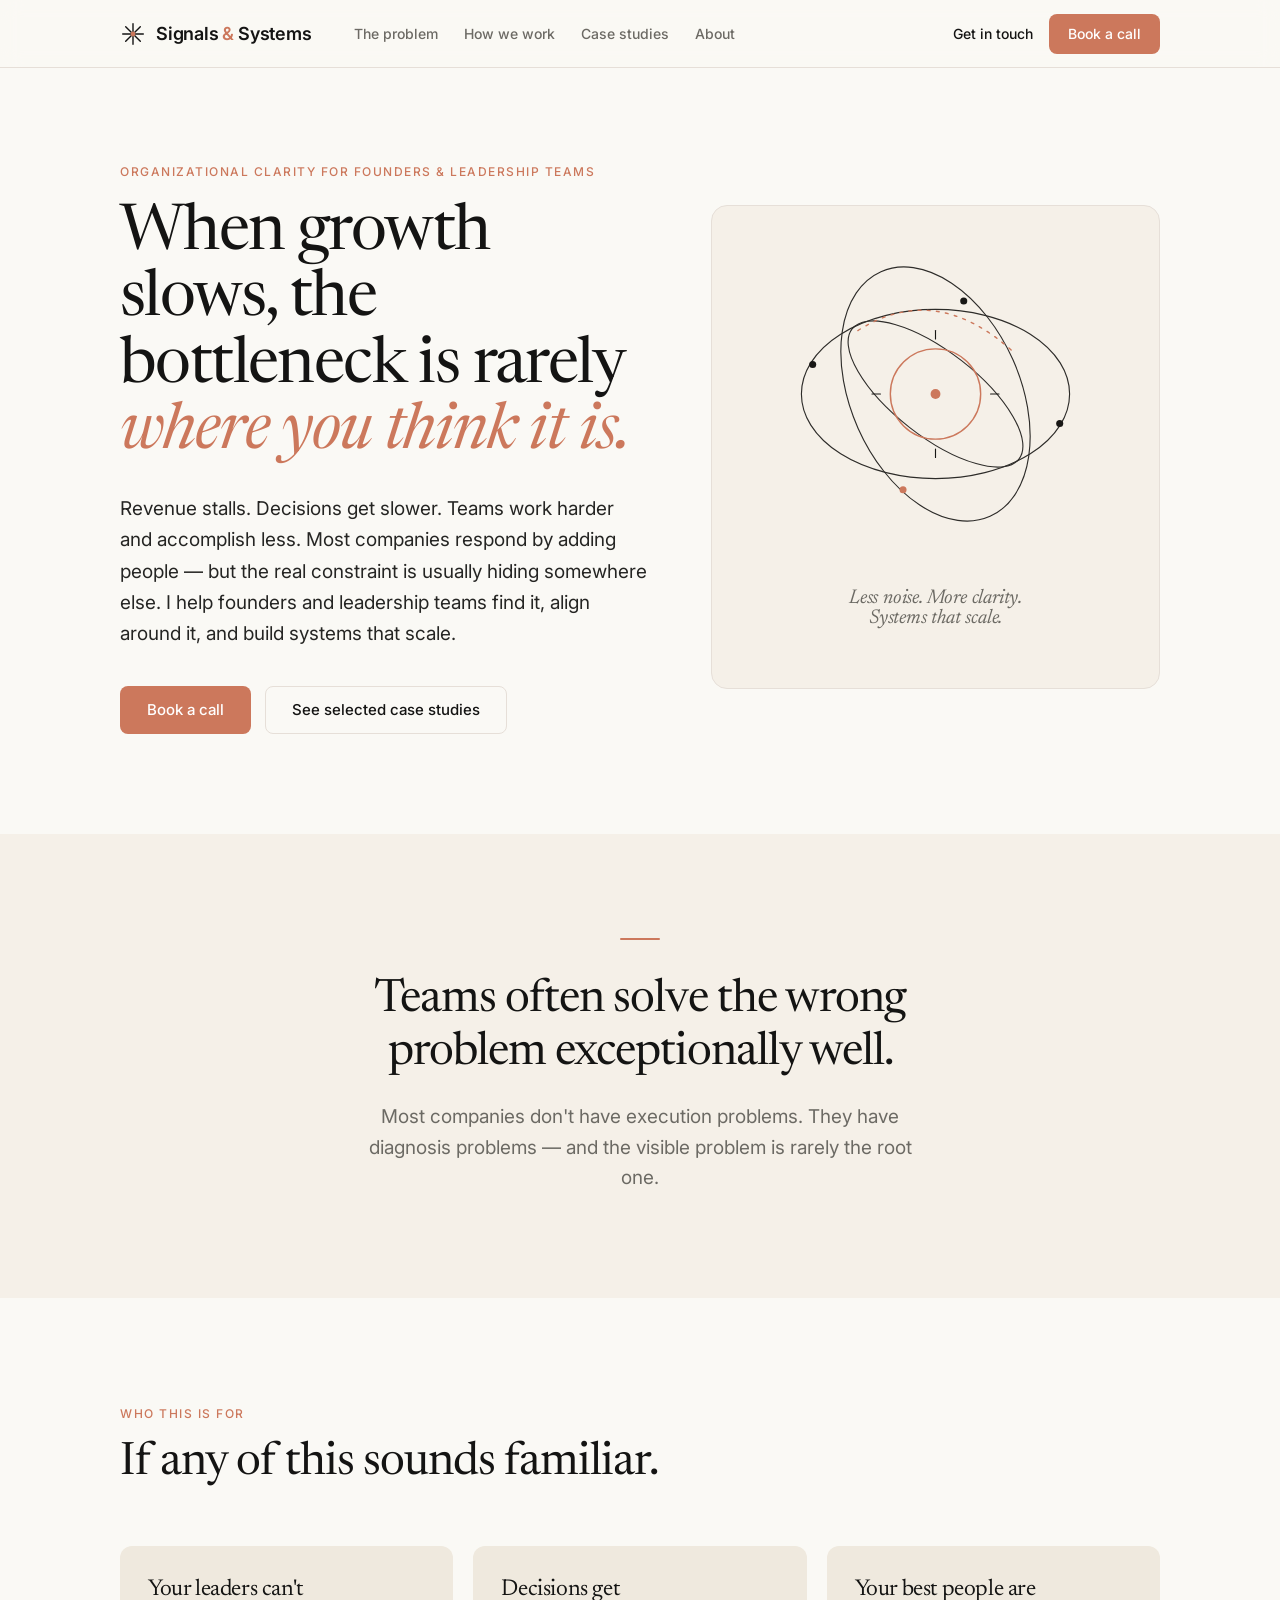
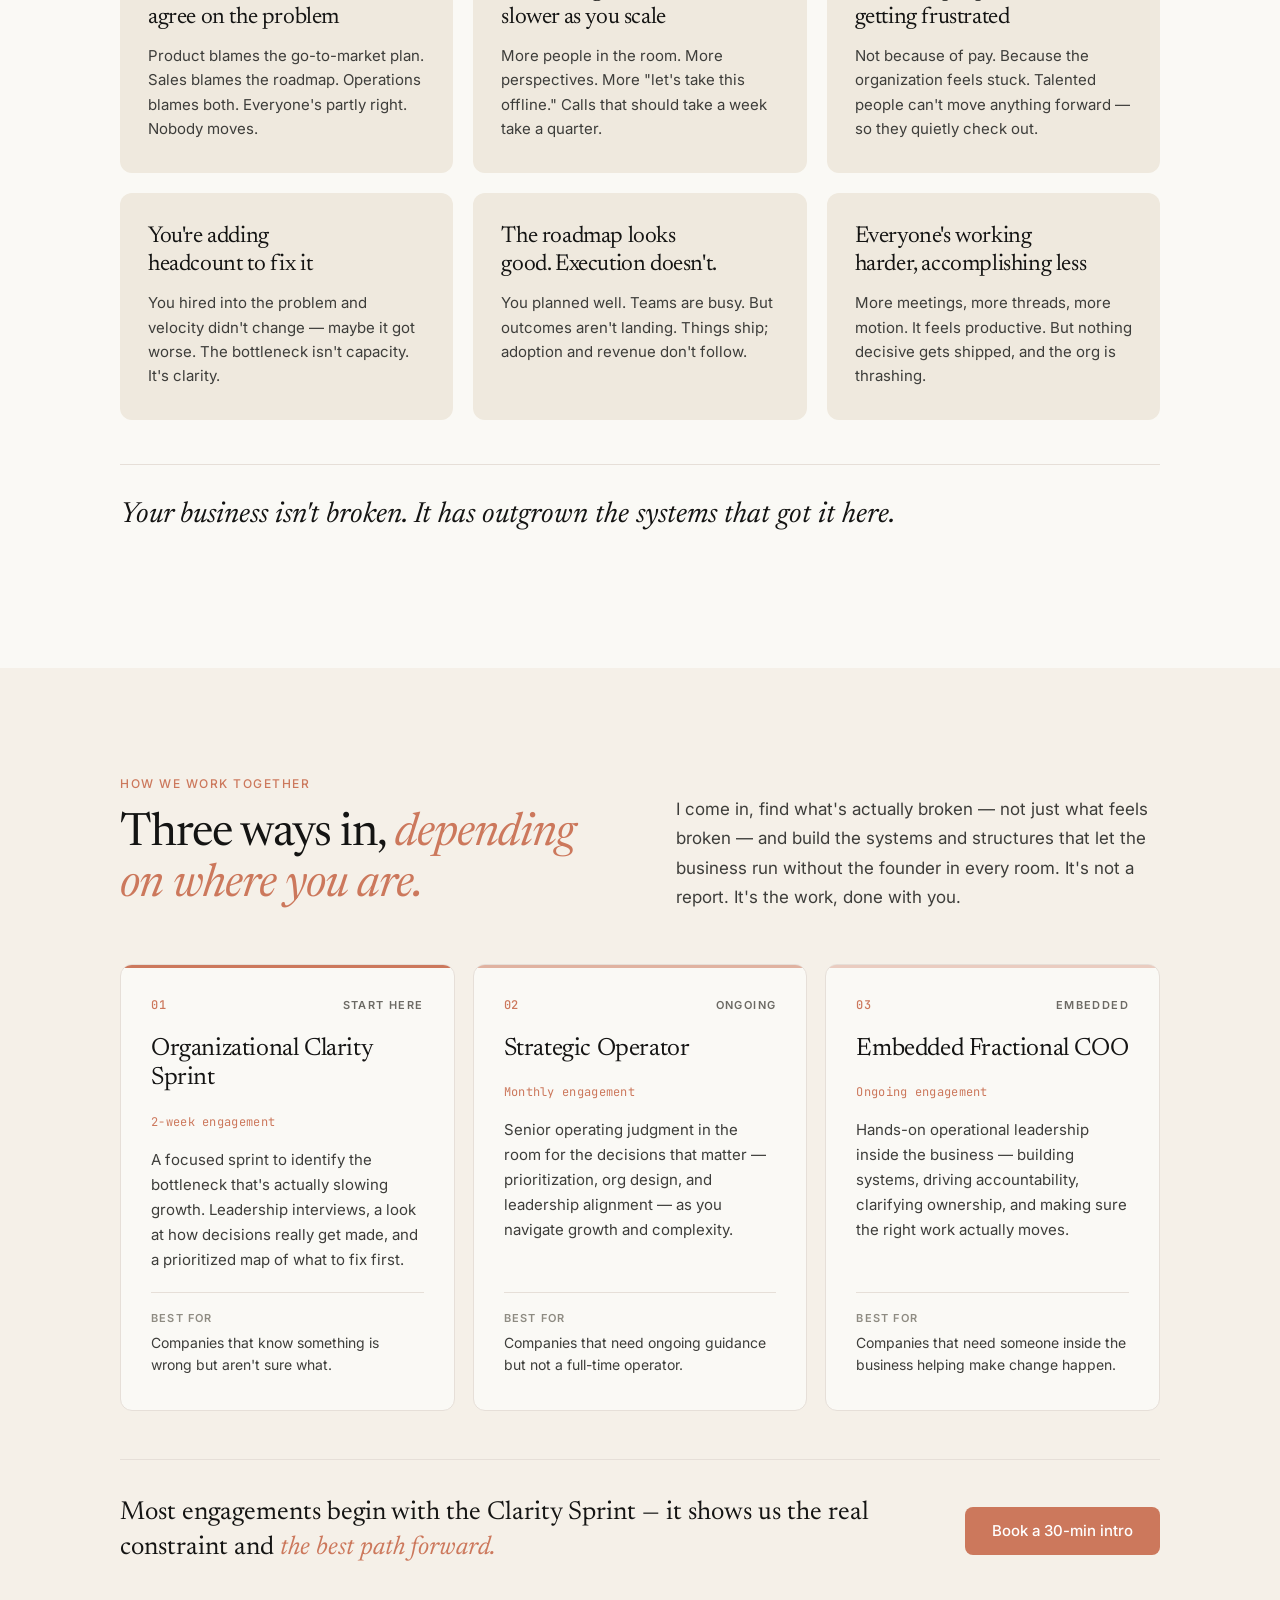
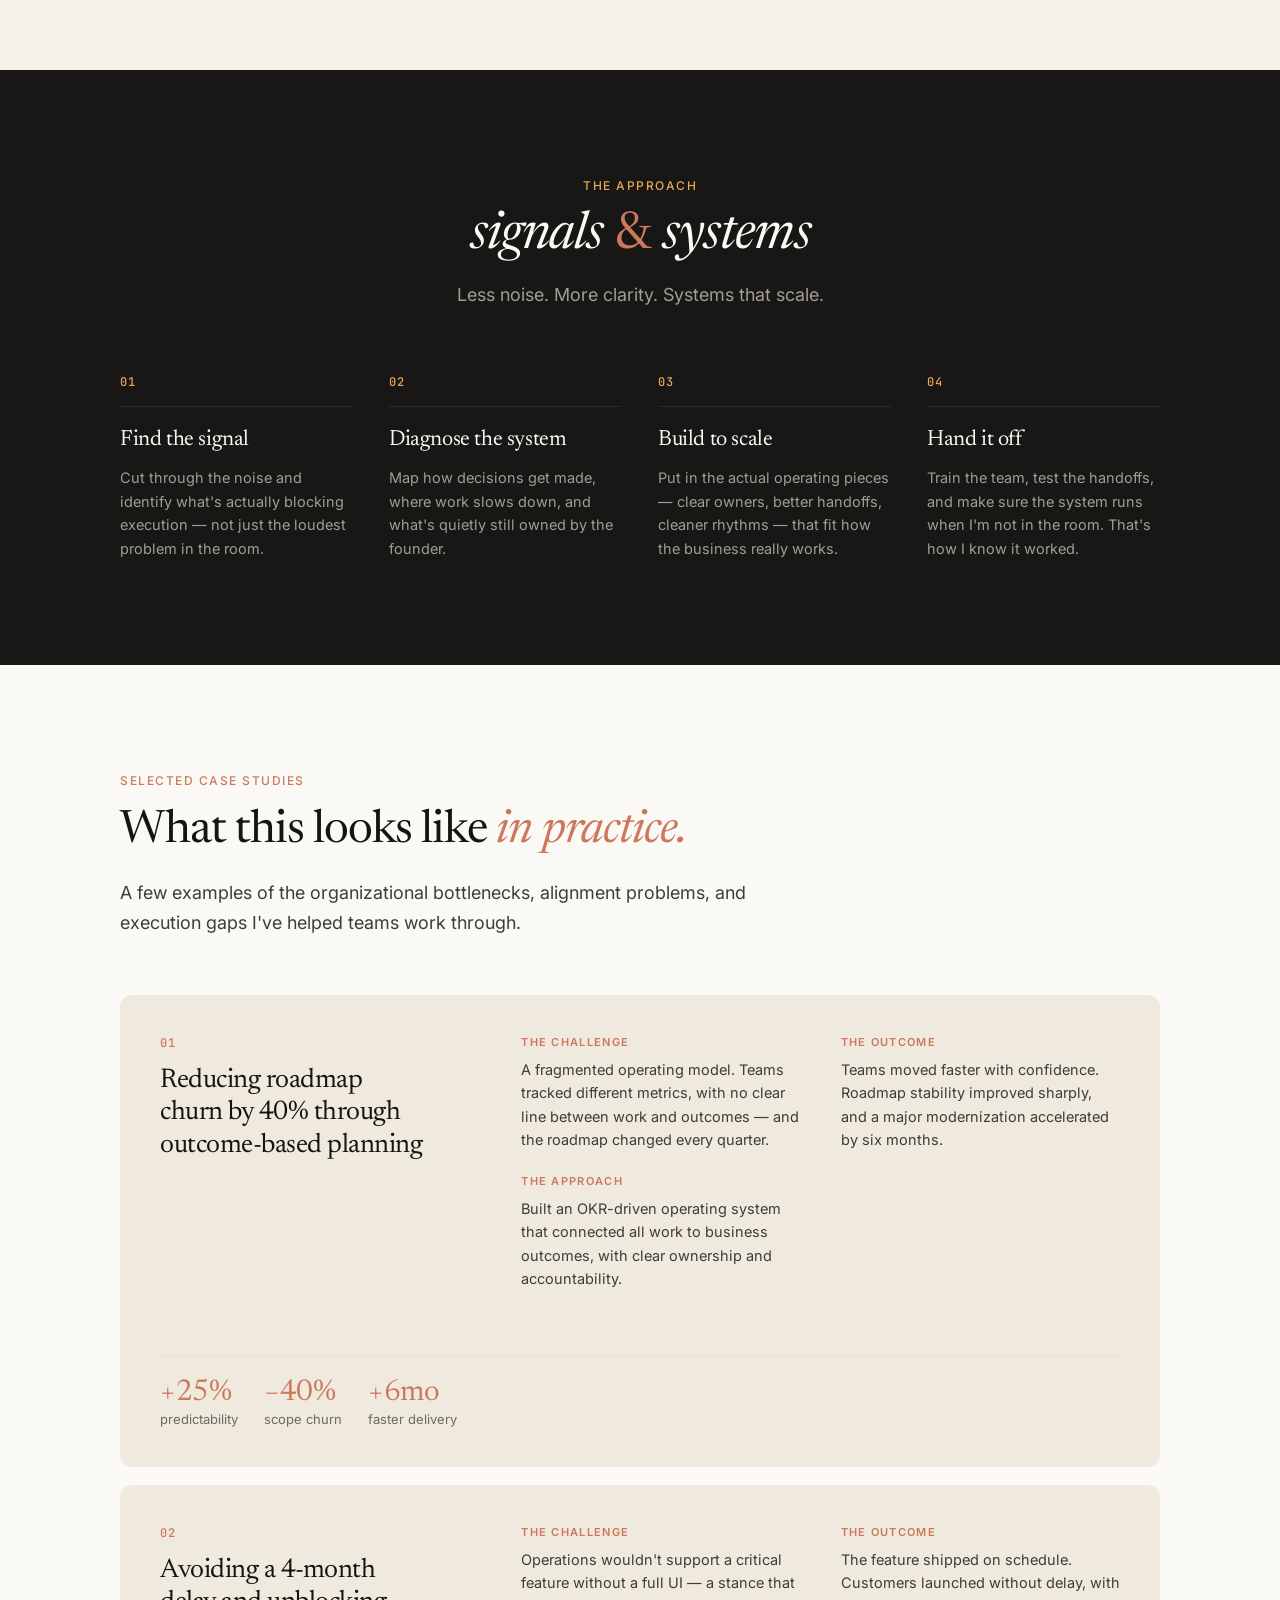
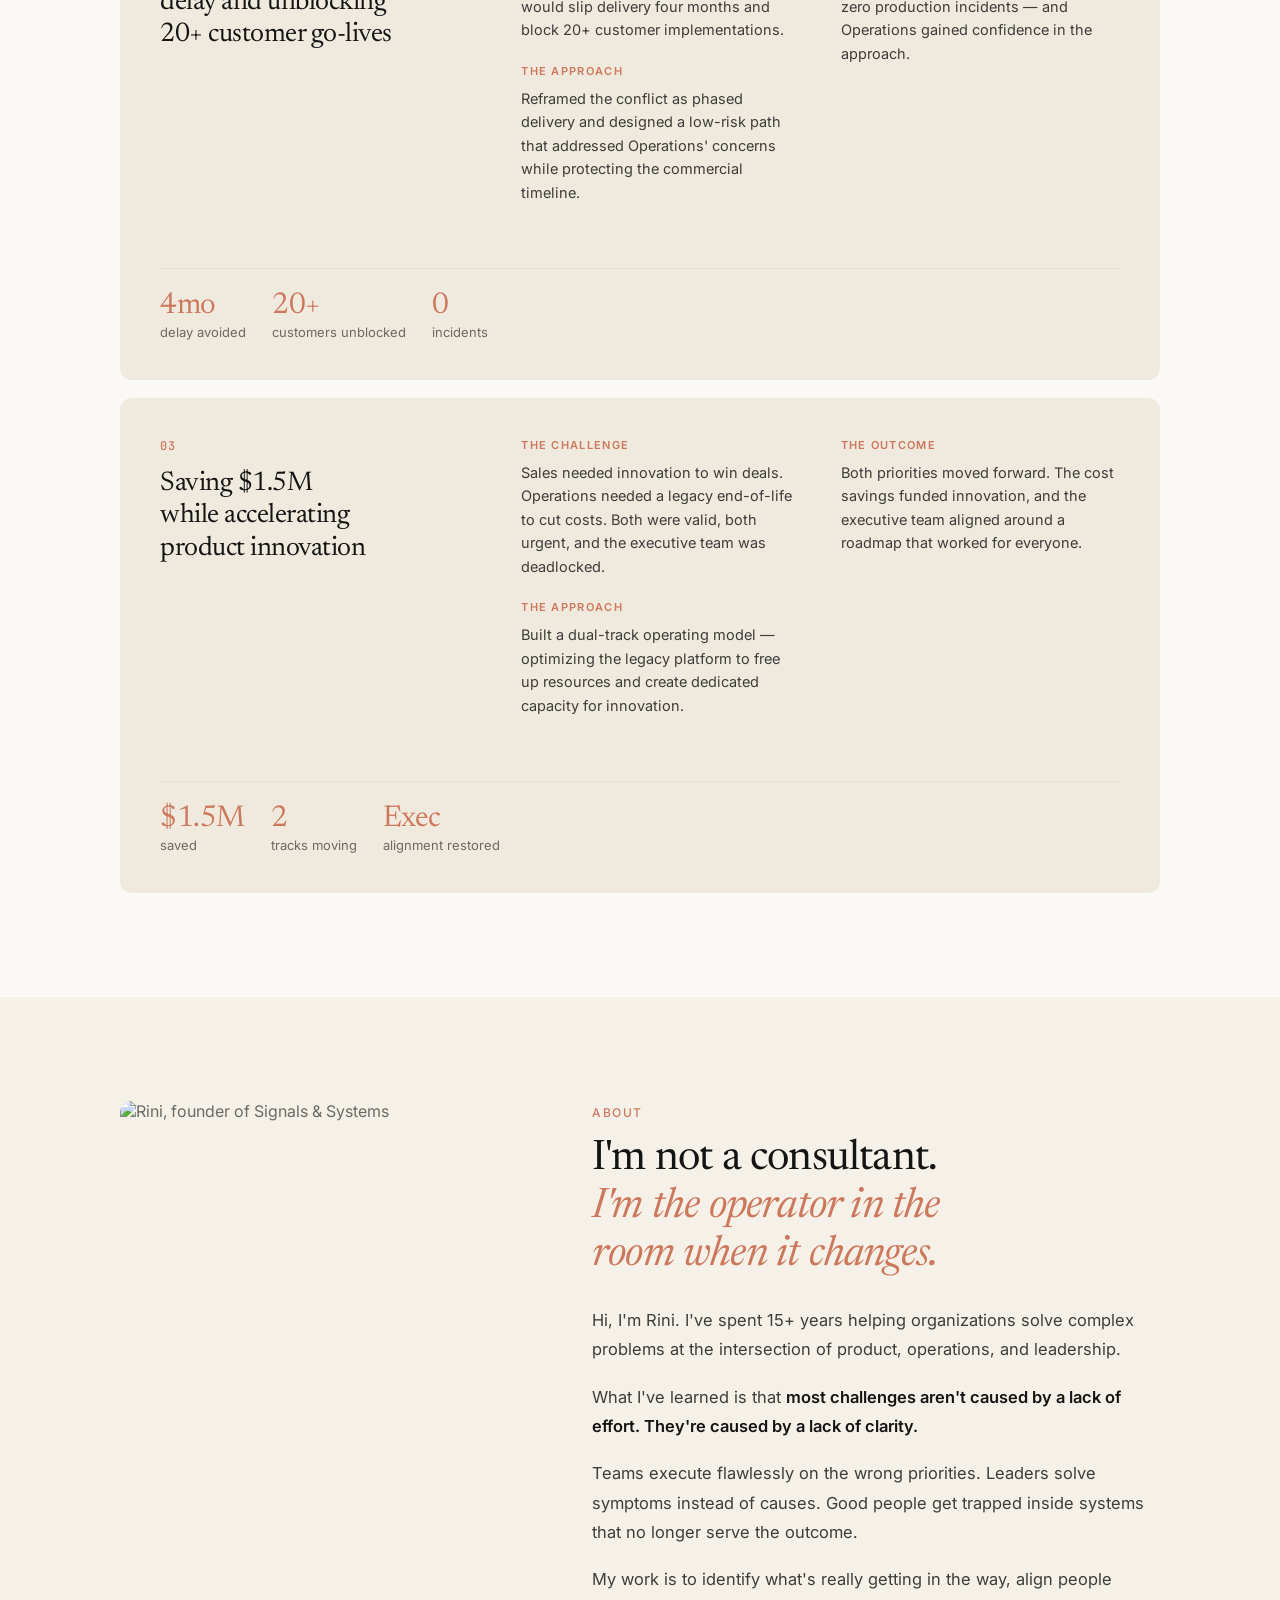
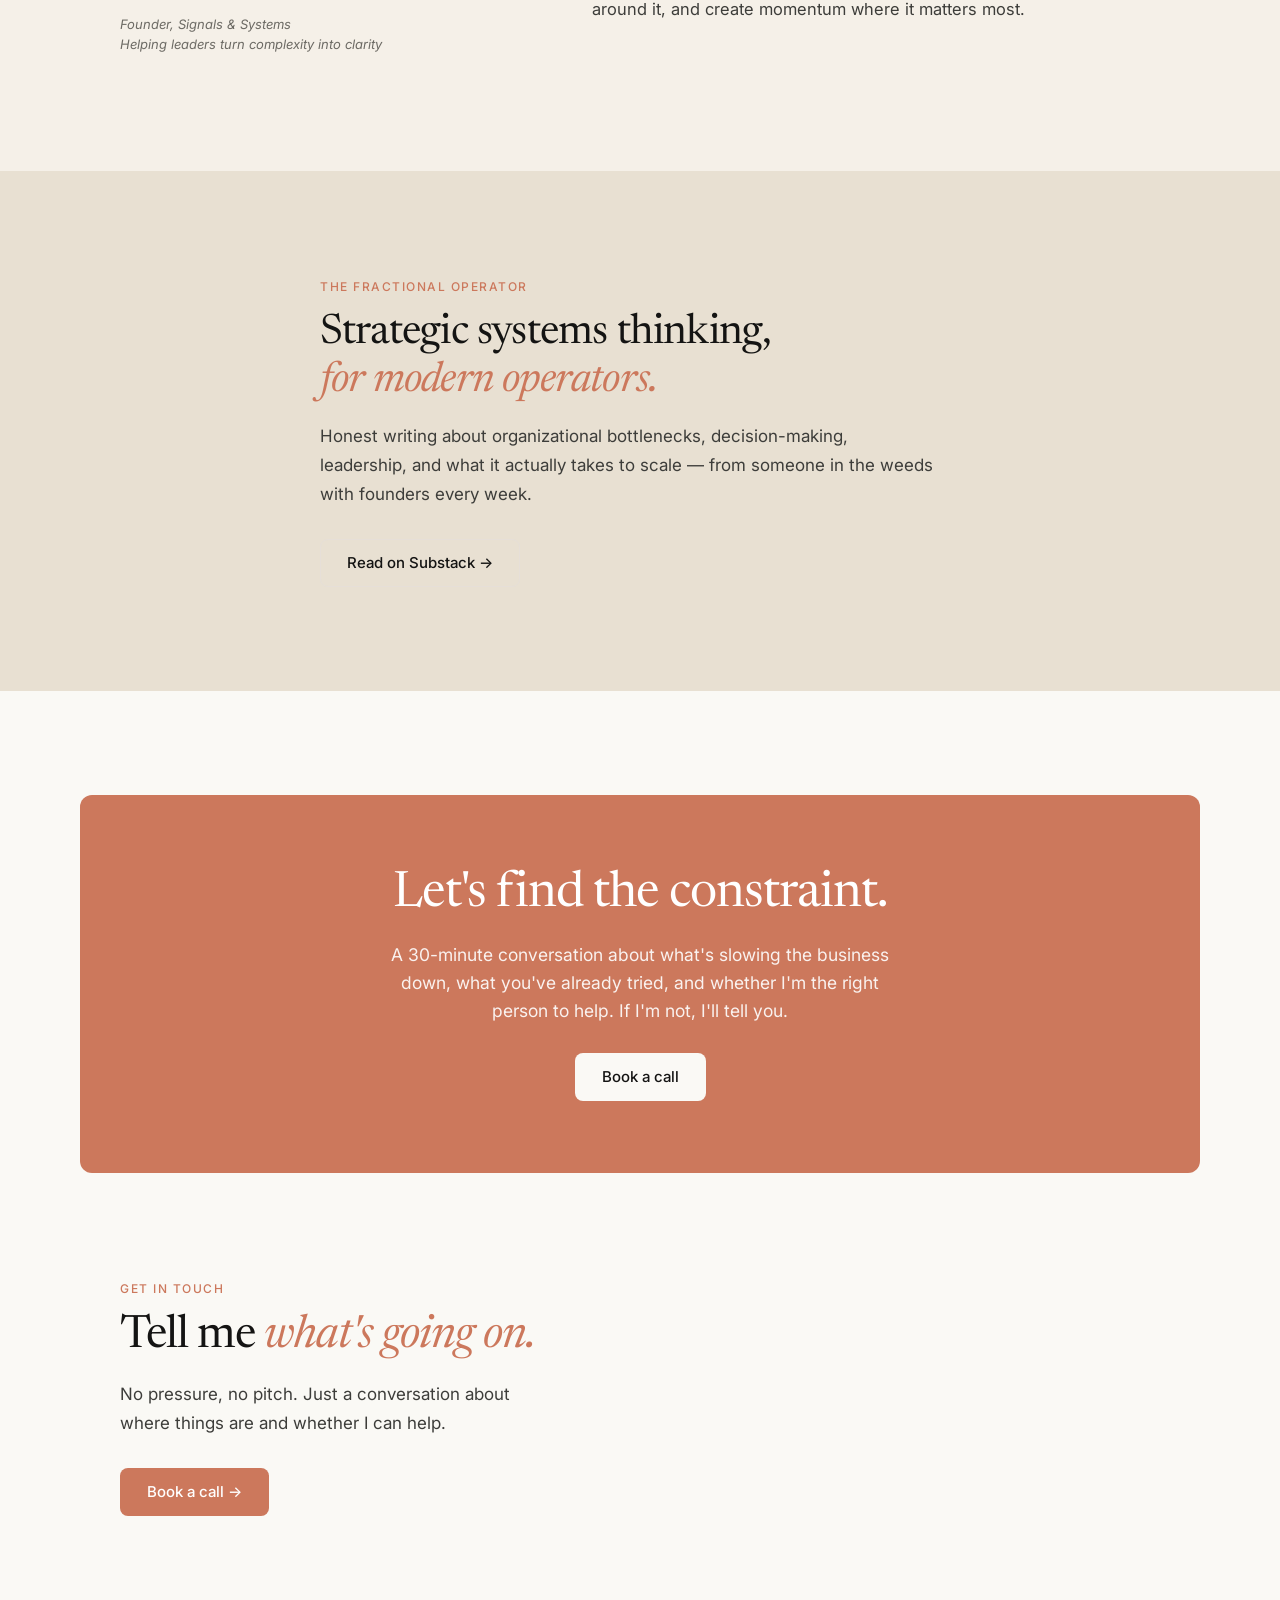
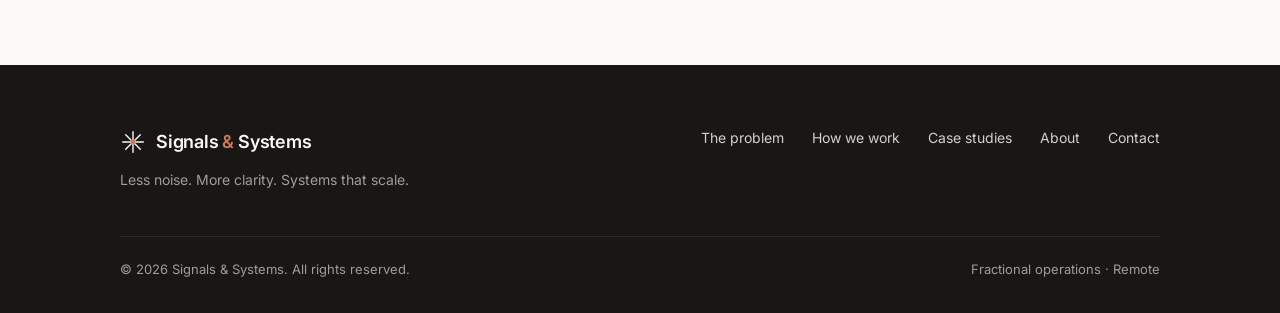
==== commit 0233a1e3: "Add files via upload" ====
--- a/index.html
+++ b/index.html
@@ -314,7 +314,7 @@
     <section class="band about" id="about" data-screen-label="About">
       <div class="wrap about-grid">
         <div class="about-photo reveal">
-          <image-slot id="headshot" class="about-img" style="width:100%;height:auto;aspect-ratio:4/5;" shape="rounded" radius="12" placeholder="Drop your headshot"></image-slot>
+          <img src="assets/headshot.jpg" alt="Rini, founder of Signals &amp; Systems" class="about-img" style="width:100%;height:auto;aspect-ratio:4/5;object-fit:cover;border-radius:12px;display:block;">
           <p class="about-caption">Founder, Signals &amp; Systems<br>Helping leaders turn complexity into clarity</p>
         </div>
         <div class="about-copy reveal">
@@ -400,7 +400,6 @@
     </div>
   </footer>
 
-  <script src="image-slot.js"></script>
   <script>
     // Mobile nav
     var toggle = document.getElementById('navToggle');
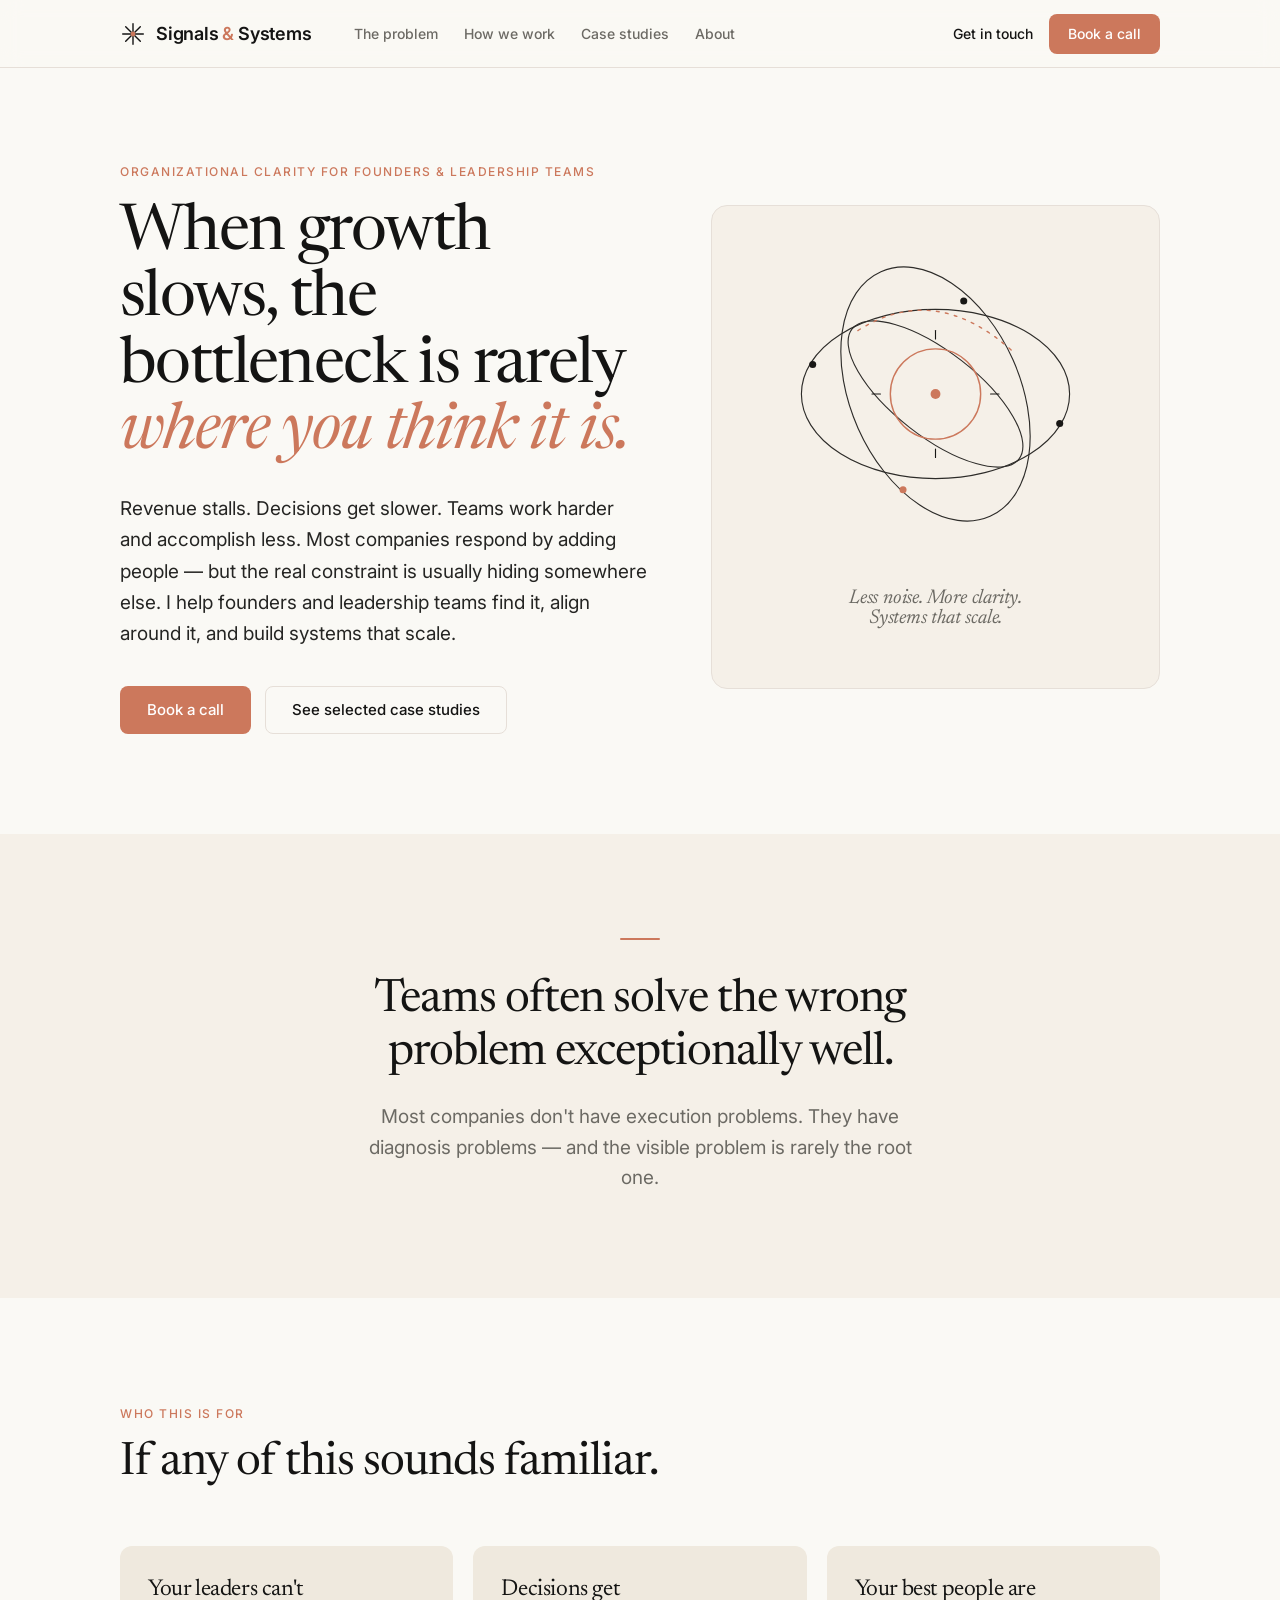
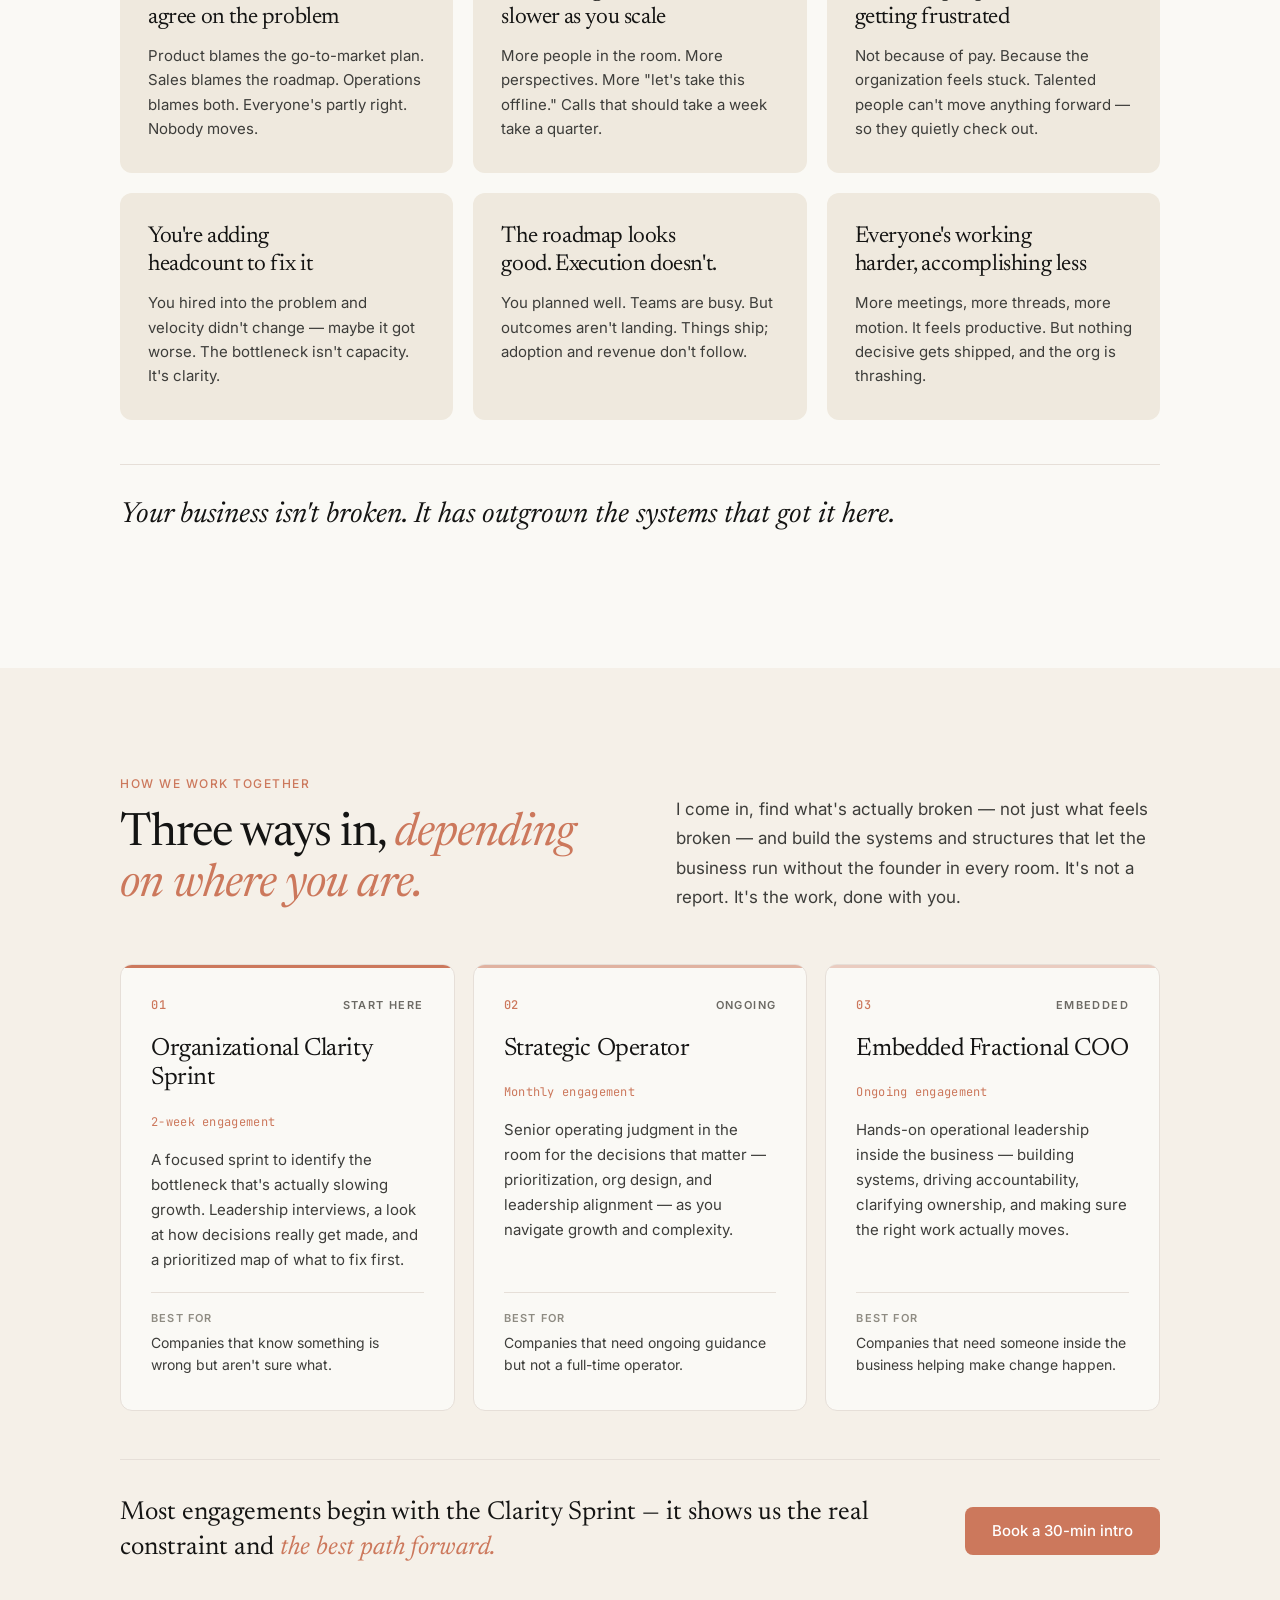
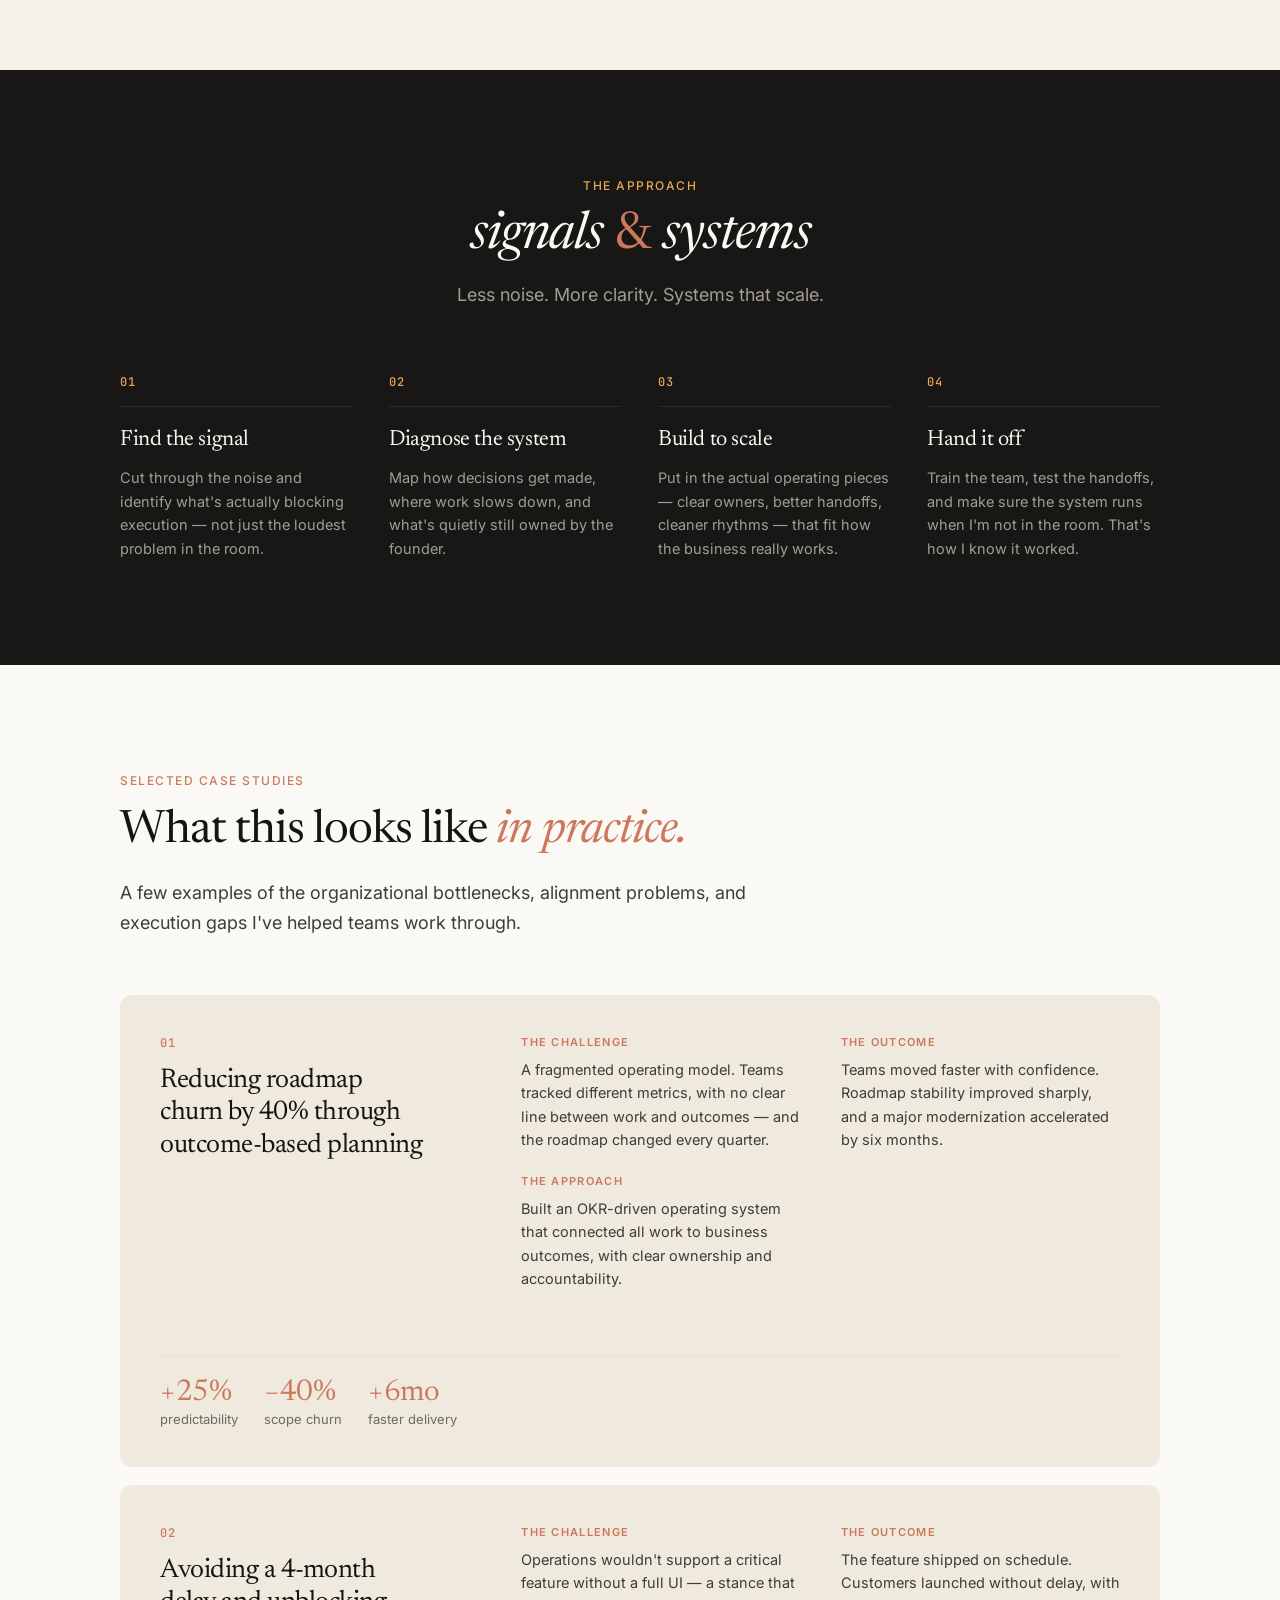
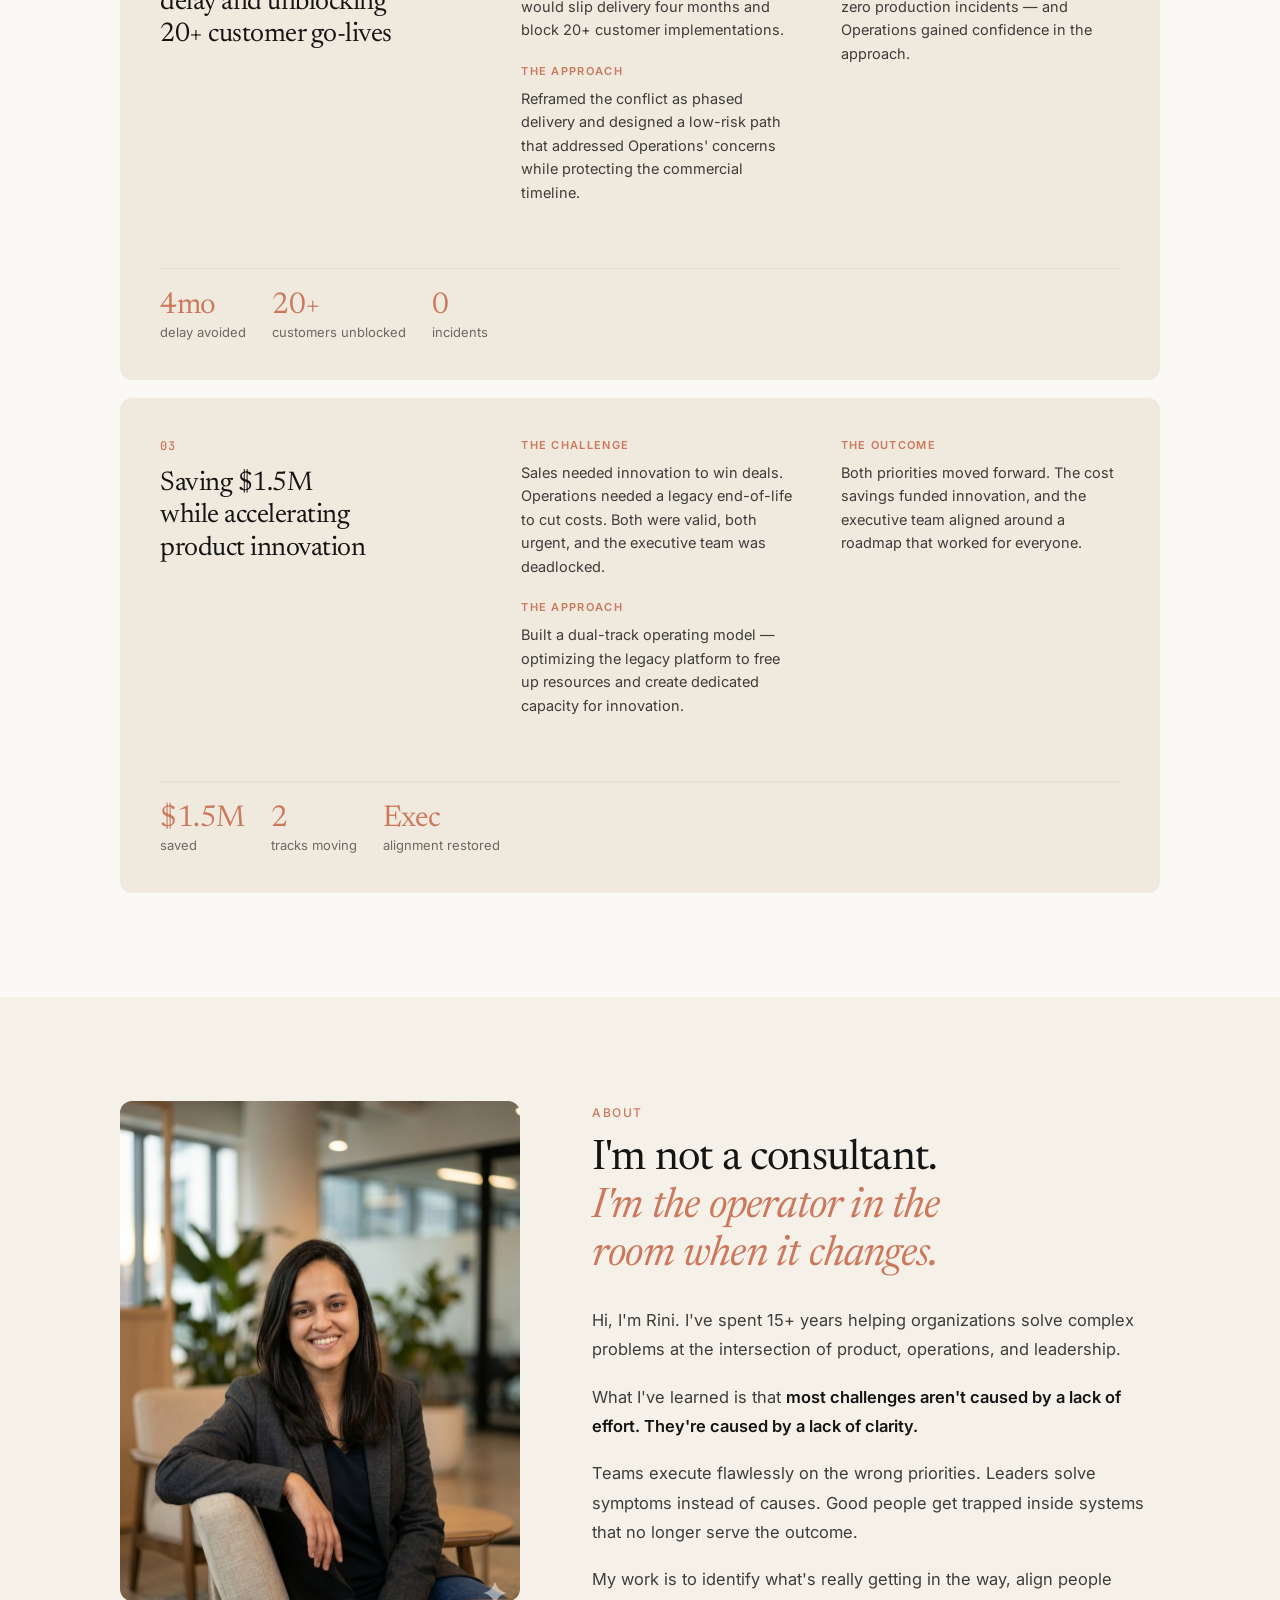
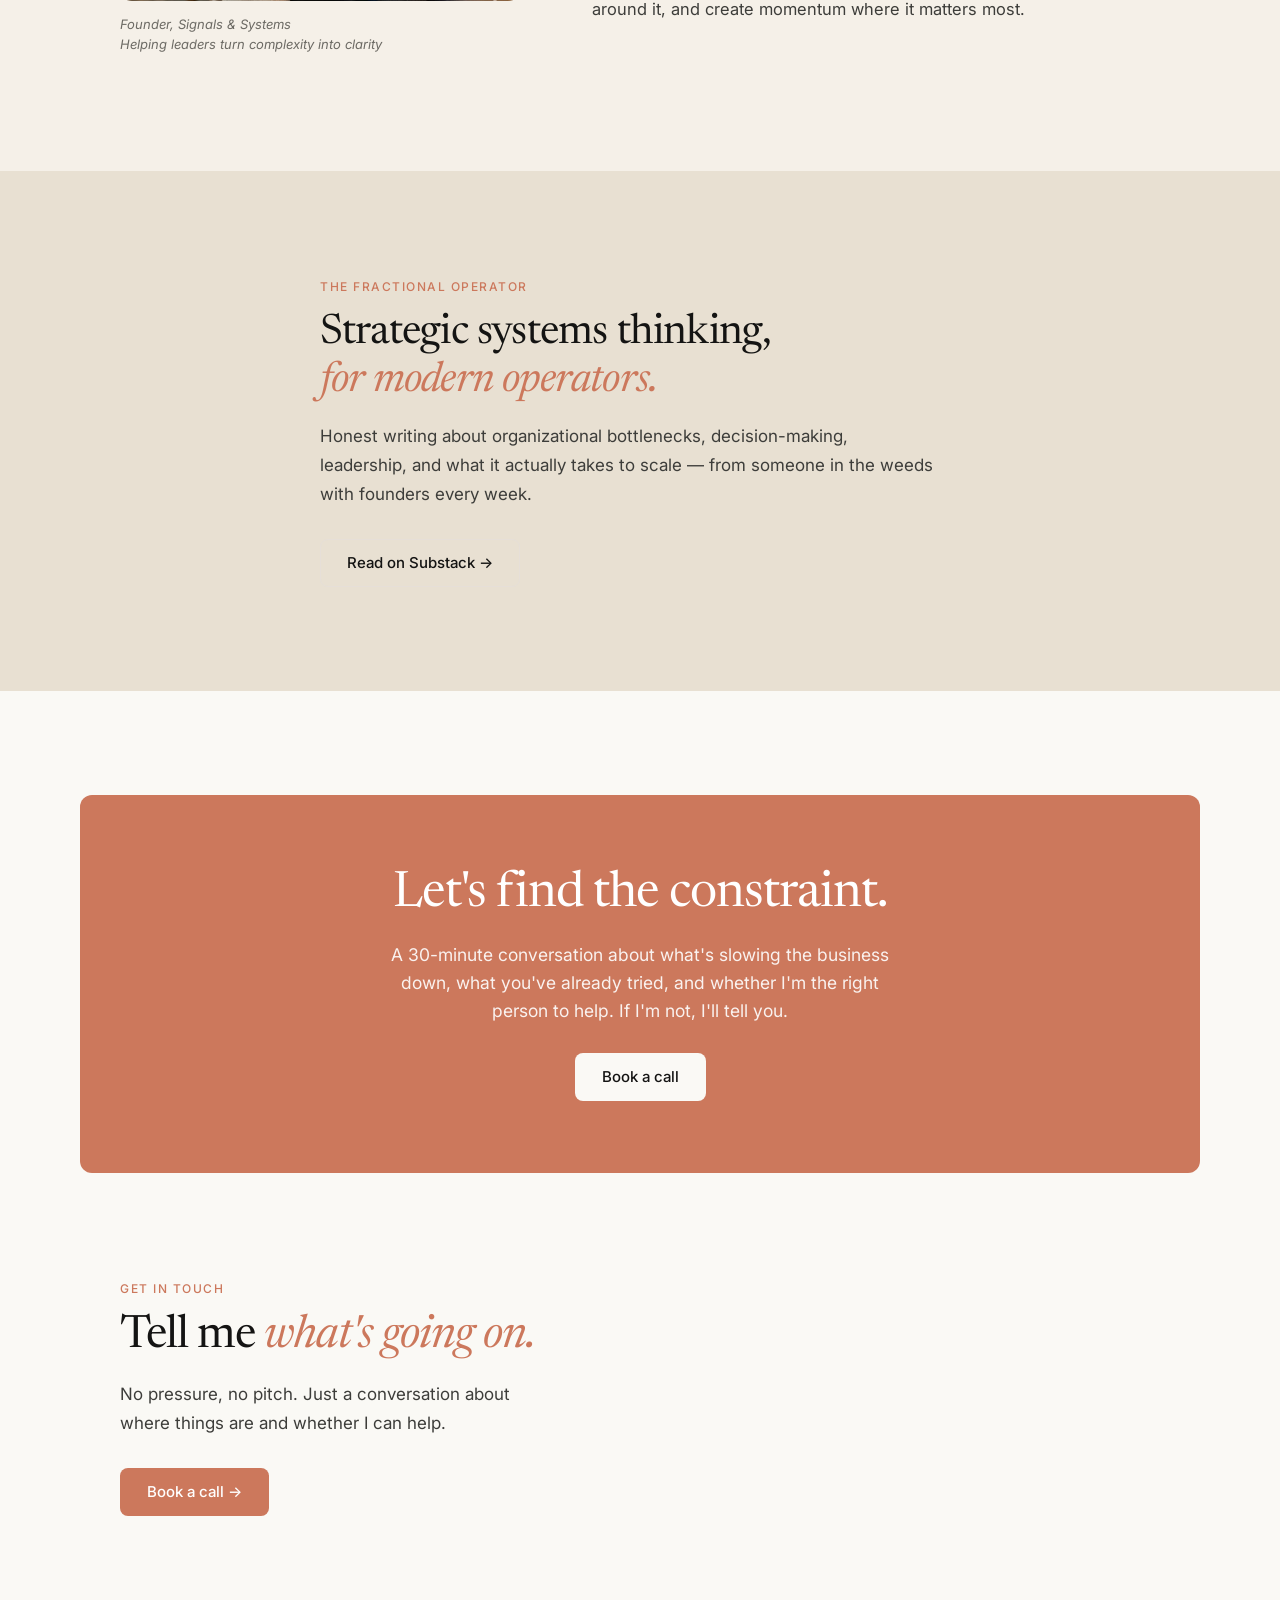
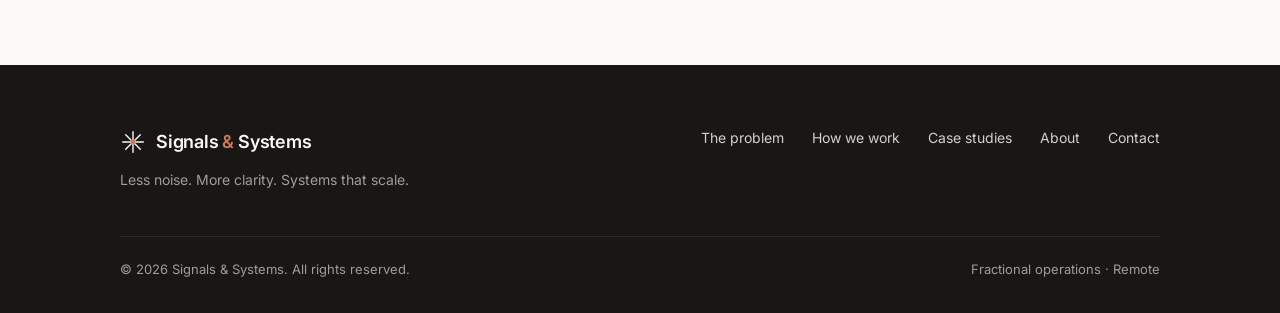
==== commit 737f6794: "Add files via upload" ====
--- a/index.html
+++ b/index.html
@@ -400,6 +400,7 @@
     </div>
   </footer>
 
+  <script src="image-slot.js"></script>
   <script>
     // Mobile nav
     var toggle = document.getElementById('navToggle');
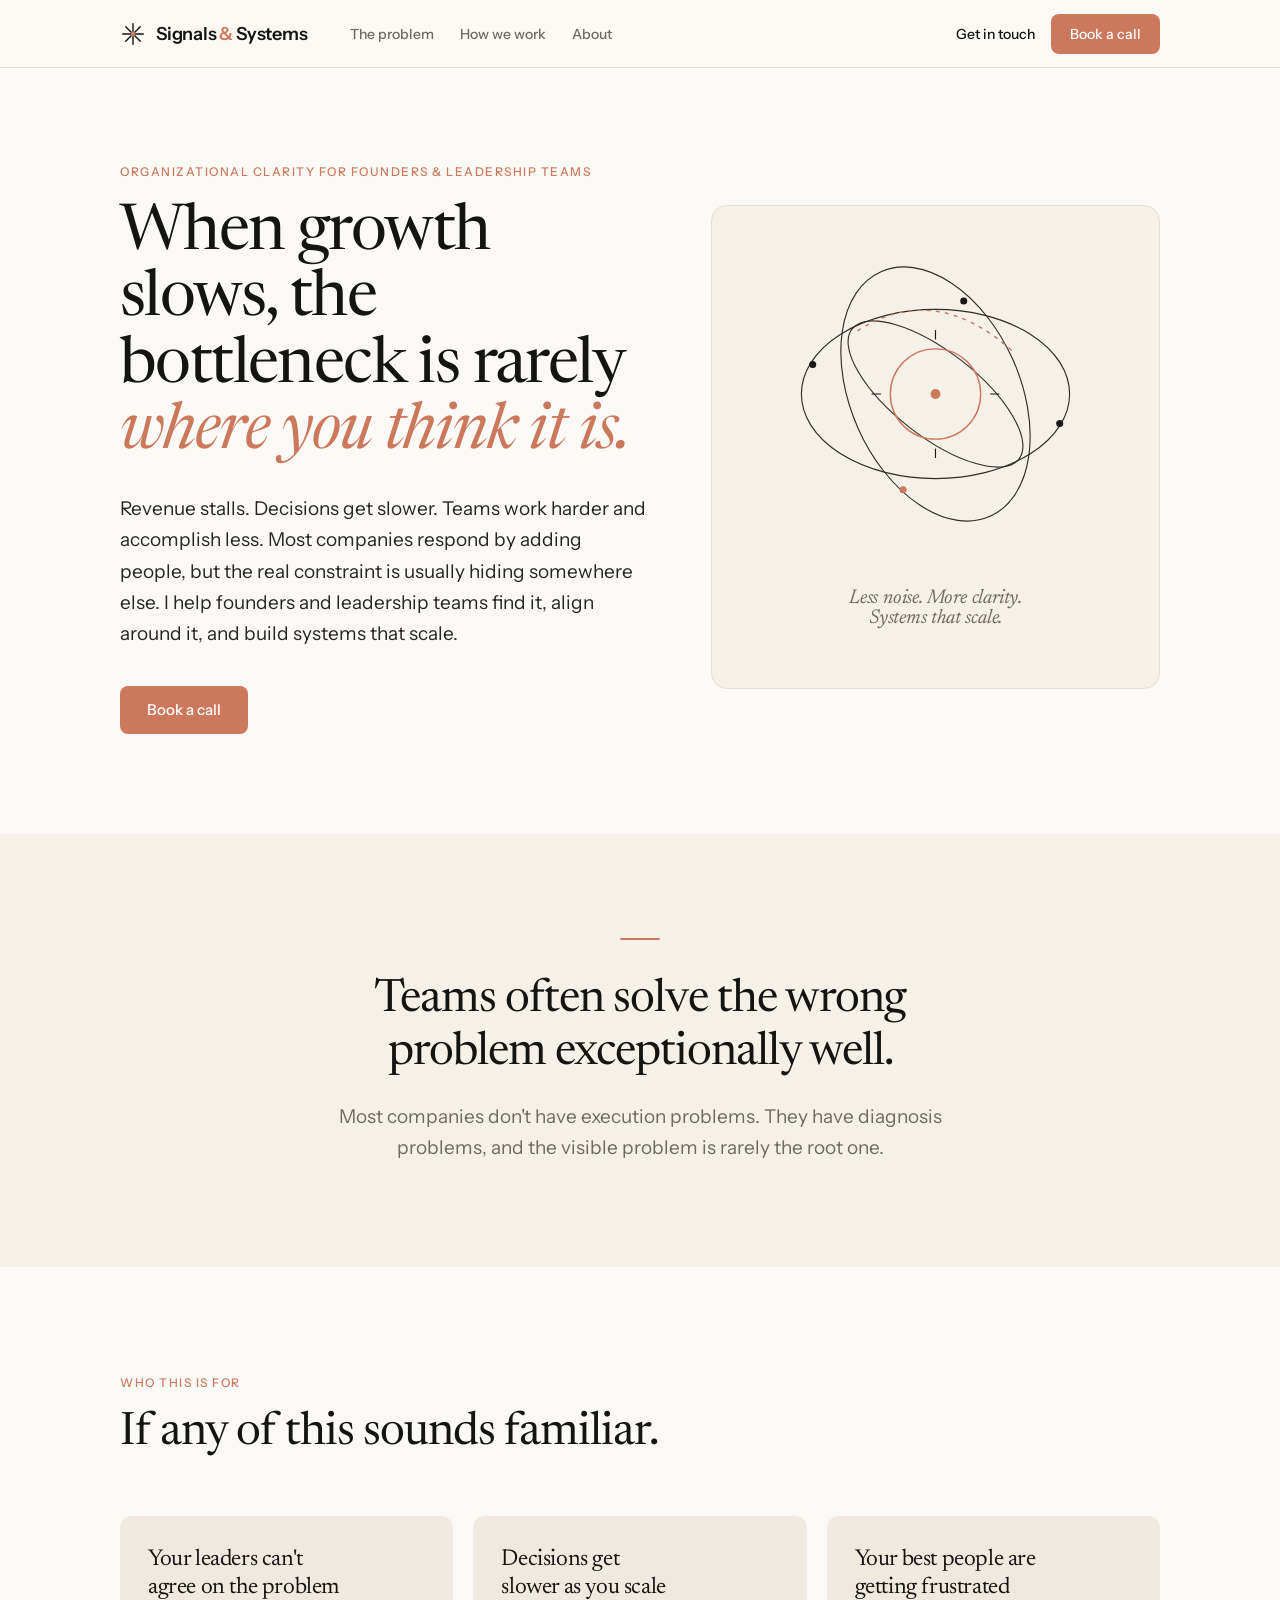
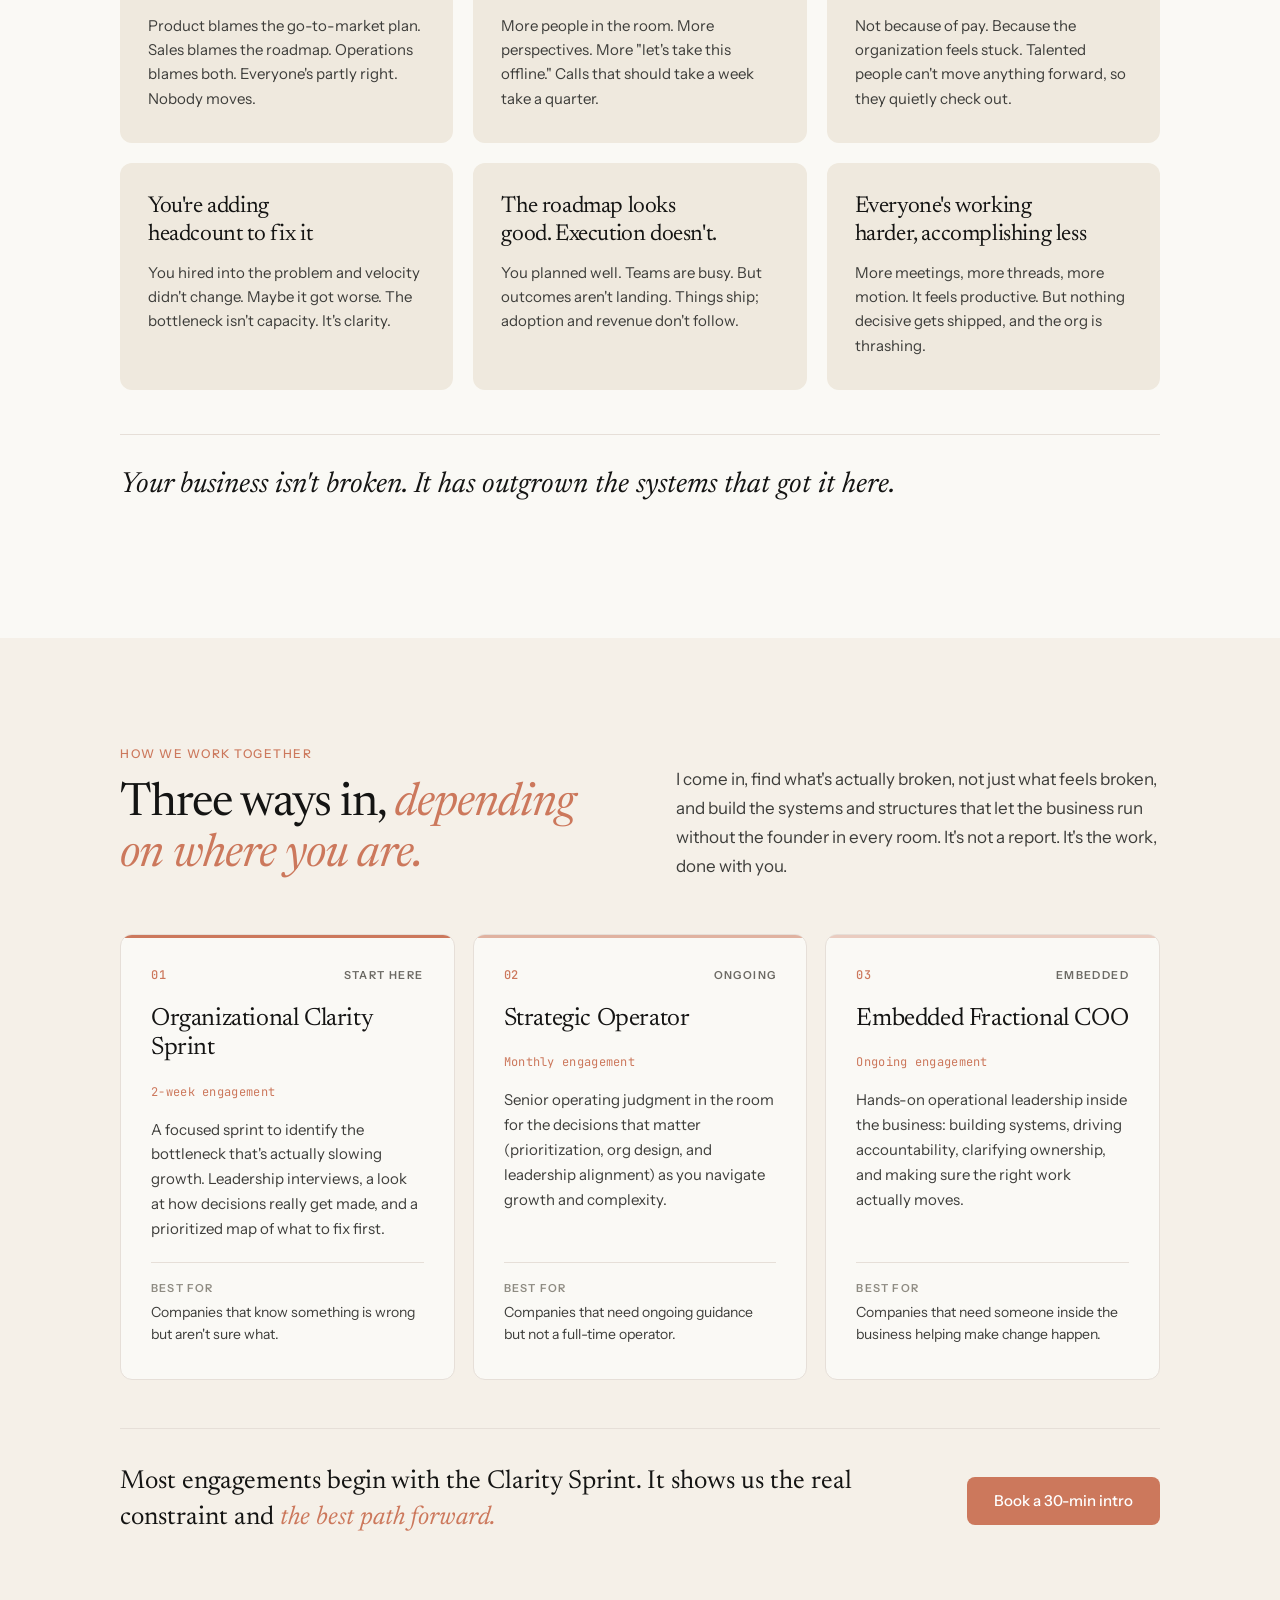
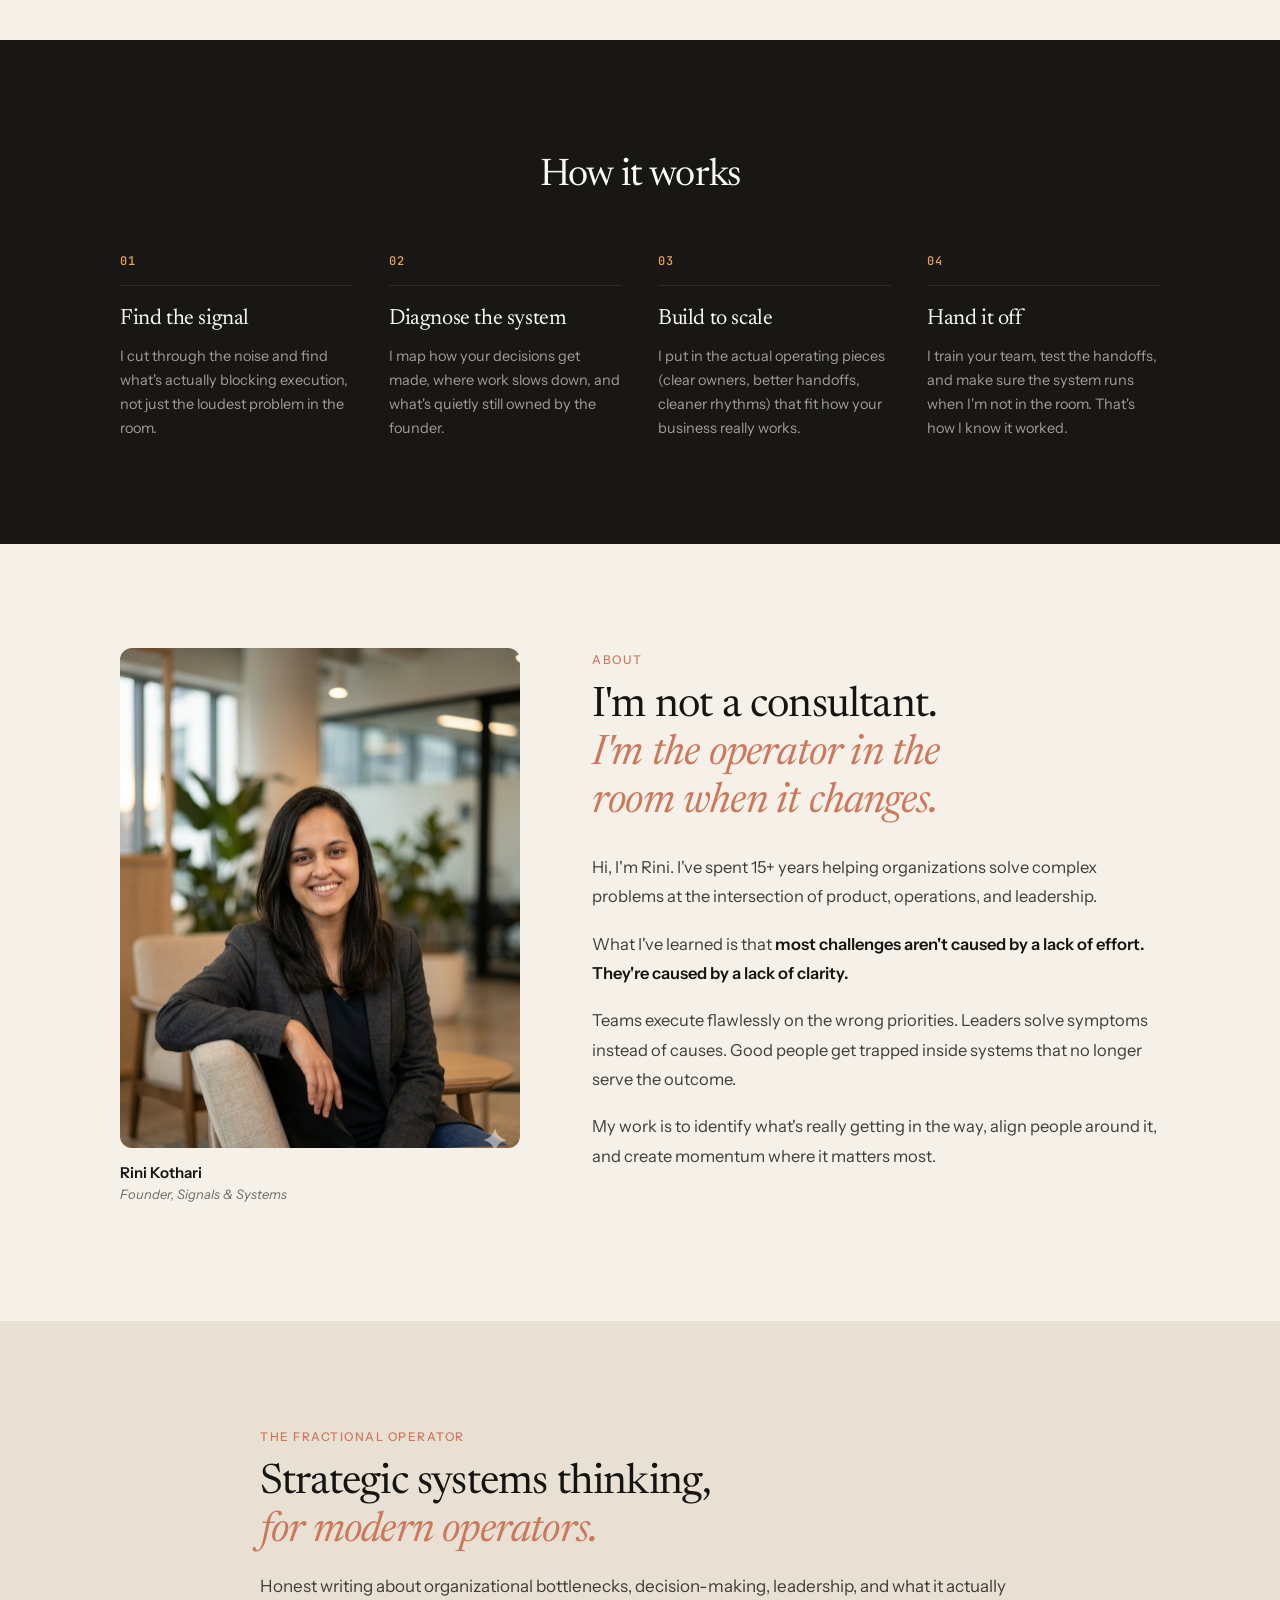
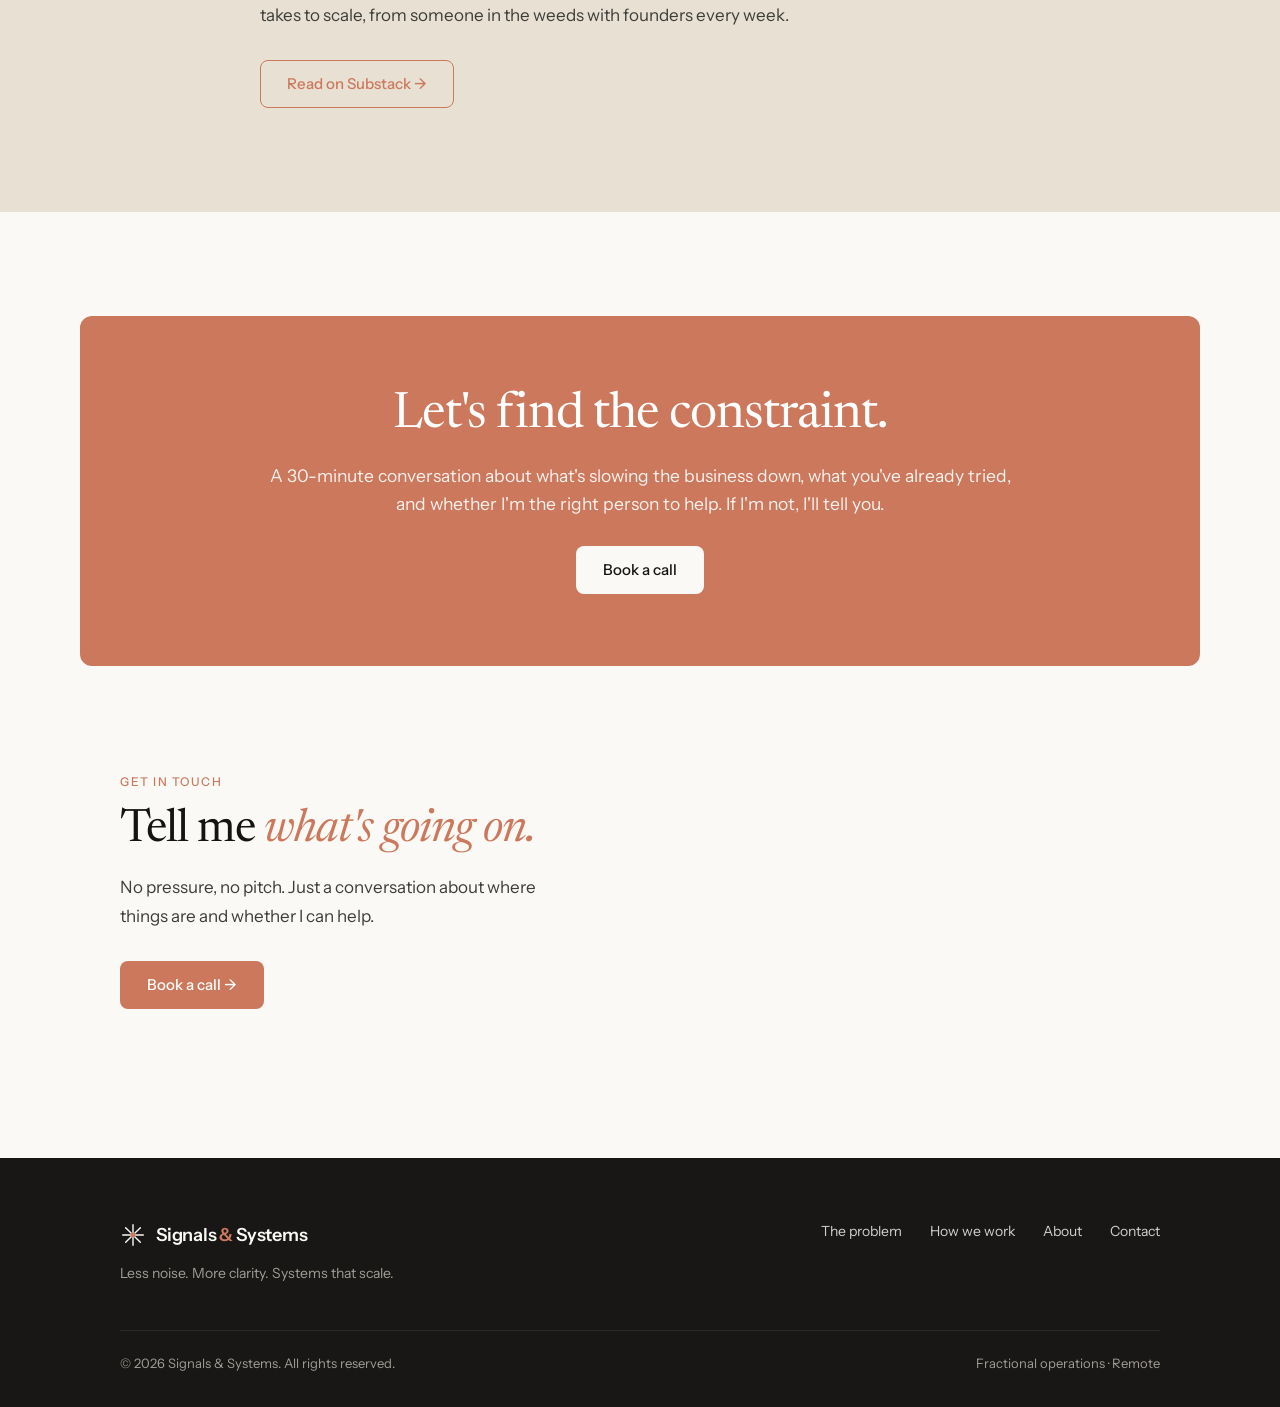
==== commit cbb8ec75: "Add files via upload" ====
--- a/index.html
+++ b/index.html
@@ -33,7 +33,6 @@
       <nav class="nav-links">
         <a href="#problems">The problem</a>
         <a href="#ways">How we work</a>
-        <a href="#engagements">Case studies</a>
         <a href="#about">About</a>
       </nav>
       <div class="nav-right">
@@ -47,7 +46,6 @@
     <div class="nav-sheet" id="navSheet">
       <a href="#problems">The problem</a>
       <a href="#ways">How we work</a>
-      <a href="#engagements">Case studies</a>
       <a href="#about">About</a>
       <a href="https://calendly.com/rinikothari03/intro-call" target="_blank" rel="noopener" class="btn btn-primary" style="margin-top:10px;">Book a call</a>
     </div>
@@ -61,10 +59,9 @@
         <div class="reveal">
           <span class="eyebrow">Organizational clarity for founders &amp; leadership teams</span>
           <h1>When growth slows, the bottleneck is rarely <em>where you think it is.</em></h1>
-          <p class="lead">Revenue stalls. Decisions get slower. Teams work harder and accomplish less. Most companies respond by adding people — but the real constraint is usually hiding somewhere else. I help founders and leadership teams find it, align around it, and build systems that scale.</p>
+          <p class="lead">Revenue stalls. Decisions get slower. Teams work harder and accomplish less. Most companies respond by adding people, but the real constraint is usually hiding somewhere else. I help founders and leadership teams find it, align around it, and build systems that scale.</p>
           <div class="hero-cta">
             <a href="https://calendly.com/rinikothari03/intro-call" target="_blank" rel="noopener" class="btn btn-primary">Book a call</a>
-            <a href="#engagements" class="btn btn-secondary">See selected case studies</a>
           </div>
         </div>
         <div class="hero-art reveal">
@@ -79,7 +76,7 @@
       <div class="quote-inner reveal">
         <div class="mark"></div>
         <h2>Teams often solve the wrong problem exceptionally well.</h2>
-        <p>Most companies don't have execution problems. They have diagnosis problems — and the visible problem is rarely the root one.</p>
+        <p>Most companies don't have execution problems. They have diagnosis problems, and the visible problem is rarely the root one.</p>
       </div>
     </section>
 
@@ -101,11 +98,11 @@
           </div>
           <div class="prob reveal">
             <h3>Your best people are getting frustrated</h3>
-            <p>Not because of pay. Because the organization feels stuck. Talented people can't move anything forward — so they quietly check out.</p>
+            <p>Not because of pay. Because the organization feels stuck. Talented people can't move anything forward, so they quietly check out.</p>
           </div>
           <div class="prob reveal">
             <h3>You're adding headcount to fix it</h3>
-            <p>You hired into the problem and velocity didn't change — maybe it got worse. The bottleneck isn't capacity. It's clarity.</p>
+            <p>You hired into the problem and velocity didn't change. Maybe it got worse. The bottleneck isn't capacity. It's clarity.</p>
           </div>
           <div class="prob reveal">
             <h3>The roadmap looks good. Execution doesn't.</h3>
@@ -128,7 +125,7 @@
             <span class="eyebrow">How we work together</span>
             <h2>Three ways in, <em>depending on where you are.</em></h2>
           </div>
-          <p class="intro">I come in, find what's actually broken — not just what feels broken — and build the systems and structures that let the business run without the founder in every room. It's not a report. It's the work, done with you.</p>
+          <p class="intro">I come in, find what's actually broken, not just what feels broken, and build the systems and structures that let the business run without the founder in every room. It's not a report. It's the work, done with you.</p>
         </div>
 
         <div class="ladder">
@@ -153,7 +150,7 @@
             </div>
             <h3>Strategic Operator</h3>
             <p class="cadence">Monthly engagement</p>
-            <p class="desc">Senior operating judgment in the room for the decisions that matter — prioritization, org design, and leadership alignment — as you navigate growth and complexity.</p>
+            <p class="desc">Senior operating judgment in the room for the decisions that matter (prioritization, org design, and leadership alignment) as you navigate growth and complexity.</p>
             <div class="bestfor">
               <span class="lbl">Best for</span>
               <p>Companies that need ongoing guidance but not a full-time operator.</p>
@@ -167,7 +164,7 @@
             </div>
             <h3>Embedded Fractional COO</h3>
             <p class="cadence">Ongoing engagement</p>
-            <p class="desc">Hands-on operational leadership inside the business — building systems, driving accountability, clarifying ownership, and making sure the right work actually moves.</p>
+            <p class="desc">Hands-on operational leadership inside the business: building systems, driving accountability, clarifying ownership, and making sure the right work actually moves.</p>
             <div class="bestfor">
               <span class="lbl">Best for</span>
               <p>Companies that need someone inside the business helping make change happen.</p>
@@ -176,7 +173,7 @@
         </div>
 
         <div class="ways-cta reveal">
-          <p>Most engagements begin with the Clarity Sprint — it shows us the real constraint and <em>the best path forward.</em></p>
+          <p>Most engagements begin with the Clarity Sprint. It shows us the real constraint and <em>the best path forward.</em></p>
           <a href="https://calendly.com/rinikothari03/intro-call" target="_blank" rel="noopener" class="btn btn-primary">Book a 30-min intro</a>
         </div>
       </div>
@@ -186,126 +183,33 @@
     <section class="band method" data-screen-label="Approach">
       <div class="wrap">
         <div class="method-head reveal">
-          <span class="eyebrow on-dark">The approach</span>
-          <p class="method-lockup">signals <span class="amp">&amp;</span> systems</p>
-          <p class="method-tagline">Less noise. More clarity. Systems that scale.</p>
+          <p class="method-lockup">How it works</p>
         </div>
         <div class="steps">
           <div class="step reveal">
             <span class="num">01</span>
             <div class="bar"></div>
             <h3>Find the signal</h3>
-            <p>Cut through the noise and identify what's actually blocking execution — not just the loudest problem in the room.</p>
+            <p>I cut through the noise and find what's actually blocking execution, not just the loudest problem in the room.</p>
           </div>
           <div class="step reveal">
             <span class="num">02</span>
             <div class="bar"></div>
             <h3>Diagnose the system</h3>
-            <p>Map how decisions get made, where work slows down, and what's quietly still owned by the founder.</p>
+            <p>I map how your decisions get made, where work slows down, and what's quietly still owned by the founder.</p>
           </div>
           <div class="step reveal">
             <span class="num">03</span>
             <div class="bar"></div>
             <h3>Build to scale</h3>
-            <p>Put in the actual operating pieces — clear owners, better handoffs, cleaner rhythms — that fit how the business really works.</p>
+            <p>I put in the actual operating pieces (clear owners, better handoffs, cleaner rhythms) that fit how your business really works.</p>
           </div>
           <div class="step reveal">
             <span class="num">04</span>
             <div class="bar"></div>
             <h3>Hand it off</h3>
-            <p>Train the team, test the handoffs, and make sure the system runs when I'm not in the room. That's how I know it worked.</p>
-          </div>
-        </div>
-      </div>
-    </section>
-
-    <!-- ============ CASE STUDIES ============ -->
-    <section class="band eng" id="engagements" data-screen-label="Case studies">
-      <div class="wrap">
-        <div class="sec-head reveal">
-          <span class="eyebrow">Selected case studies</span>
-          <h2>What this looks like <em>in practice.</em></h2>
-          <p class="intro">A few examples of the organizational bottlenecks, alignment problems, and execution gaps I've helped teams work through.</p>
-        </div>
-
-        <div class="eng-grid">
-          <article class="eng-card reveal">
-            <div>
-              <span class="num">01</span>
-              <h3>Reducing roadmap churn by 40% through outcome-based planning</h3>
-            </div>
-            <div>
-              <div class="eng-block">
-                <span class="lbl">The challenge</span>
-                <p>A fragmented operating model. Teams tracked different metrics, with no clear line between work and outcomes — and the roadmap changed every quarter.</p>
-              </div>
-              <div class="eng-block">
-                <span class="lbl">The approach</span>
-                <p>Built an OKR-driven operating system that connected all work to business outcomes, with clear ownership and accountability.</p>
-              </div>
-            </div>
-            <div class="eng-block">
-              <span class="lbl">The outcome</span>
-              <p>Teams moved faster with confidence. Roadmap stability improved sharply, and a major modernization accelerated by six months.</p>
-            </div>
-            <div class="eng-metrics">
-              <div class="metric"><span class="mval">+25%</span><span class="mlbl">predictability</span></div>
-              <div class="metric"><span class="mval">−40%</span><span class="mlbl">scope churn</span></div>
-              <div class="metric"><span class="mval">+6mo</span><span class="mlbl">faster delivery</span></div>
-            </div>
-          </article>
-
-          <article class="eng-card reveal">
-            <div>
-              <span class="num">02</span>
-              <h3>Avoiding a 4-month delay and unblocking 20+ customer go-lives</h3>
-            </div>
-            <div>
-              <div class="eng-block">
-                <span class="lbl">The challenge</span>
-                <p>Operations wouldn't support a critical feature without a full UI — a stance that would slip delivery four months and block 20+ customer implementations.</p>
-              </div>
-              <div class="eng-block">
-                <span class="lbl">The approach</span>
-                <p>Reframed the conflict as phased delivery and designed a low-risk path that addressed Operations' concerns while protecting the commercial timeline.</p>
-              </div>
-            </div>
-            <div class="eng-block">
-              <span class="lbl">The outcome</span>
-              <p>The feature shipped on schedule. Customers launched without delay, with zero production incidents — and Operations gained confidence in the approach.</p>
-            </div>
-            <div class="eng-metrics">
-              <div class="metric"><span class="mval">4mo</span><span class="mlbl">delay avoided</span></div>
-              <div class="metric"><span class="mval">20+</span><span class="mlbl">customers unblocked</span></div>
-              <div class="metric"><span class="mval">0</span><span class="mlbl">incidents</span></div>
-            </div>
-          </article>
-
-          <article class="eng-card reveal">
-            <div>
-              <span class="num">03</span>
-              <h3>Saving $1.5M while accelerating product innovation</h3>
-            </div>
-            <div>
-              <div class="eng-block">
-                <span class="lbl">The challenge</span>
-                <p>Sales needed innovation to win deals. Operations needed a legacy end-of-life to cut costs. Both were valid, both urgent, and the executive team was deadlocked.</p>
-              </div>
-              <div class="eng-block">
-                <span class="lbl">The approach</span>
-                <p>Built a dual-track operating model — optimizing the legacy platform to free up resources and create dedicated capacity for innovation.</p>
-              </div>
-            </div>
-            <div class="eng-block">
-              <span class="lbl">The outcome</span>
-              <p>Both priorities moved forward. The cost savings funded innovation, and the executive team aligned around a roadmap that worked for everyone.</p>
-            </div>
-            <div class="eng-metrics">
-              <div class="metric"><span class="mval">$1.5M</span><span class="mlbl">saved</span></div>
-              <div class="metric"><span class="mval">2</span><span class="mlbl">tracks moving</span></div>
-              <div class="metric"><span class="mval">Exec</span><span class="mlbl">alignment restored</span></div>
-            </div>
-          </article>
+            <p>I train your team, test the handoffs, and make sure the system runs when I'm not in the room. That's how I know it worked.</p>
+          </div>
         </div>
       </div>
     </section>
@@ -315,7 +219,7 @@
       <div class="wrap about-grid">
         <div class="about-photo reveal">
           <img src="assets/headshot.jpg" alt="Rini, founder of Signals &amp; Systems" class="about-img" style="width:100%;height:auto;aspect-ratio:4/5;object-fit:cover;border-radius:12px;display:block;">
-          <p class="about-caption">Founder, Signals &amp; Systems<br>Helping leaders turn complexity into clarity</p>
+          <p class="about-caption"><span class="cap-name">Rini Kothari</span><br>Founder, Signals &amp; Systems</p>
         </div>
         <div class="about-copy reveal">
           <span class="eyebrow">About</span>
@@ -333,7 +237,7 @@
       <div class="wrap news-inner reveal">
         <span class="eyebrow">The Fractional Operator</span>
         <h2>Strategic systems thinking, <em>for modern operators.</em></h2>
-        <p>Honest writing about organizational bottlenecks, decision-making, leadership, and what it actually takes to scale — from someone in the weeds with founders every week.</p>
+        <p>Honest writing about organizational bottlenecks, decision-making, leadership, and what it actually takes to scale, from someone in the weeds with founders every week.</p>
         <a href="https://thefractionaloperator.substack.com" class="btn btn-secondary">Read on Substack →</a>
       </div>
     </section>
@@ -388,8 +292,7 @@
         <nav class="foot-links">
           <a href="#problems">The problem</a>
           <a href="#ways">How we work</a>
-          <a href="#engagements">Case studies</a>
-          <a href="#about">About</a>
+            <a href="#about">About</a>
           <a href="#contact">Contact</a>
         </nav>
       </div>
@@ -400,7 +303,6 @@
     </div>
   </footer>
 
-  <script src="image-slot.js"></script>
   <script>
     // Mobile nav
     var toggle = document.getElementById('navToggle');
@@ -417,6 +319,41 @@
       });
     }, { threshold: 0.12 });
     document.querySelectorAll('.reveal').forEach(function (el) { io.observe(el); });
+
+    // Case-study modal
+    (function () {
+      var openEls = document.querySelectorAll('[data-cs-open]');
+      var lastFocus = null;
+      function open(id) {
+        var m = document.getElementById(id);
+        if (!m) return;
+        lastFocus = document.activeElement;
+        m.classList.add('open');
+        m.setAttribute('aria-hidden', 'false');
+        document.body.style.overflow = 'hidden';
+        var c = m.querySelector('.cs-modal__close');
+        if (c) c.focus();
+      }
+      function close(m) {
+        m.classList.remove('open');
+        m.setAttribute('aria-hidden', 'true');
+        document.body.style.overflow = '';
+        if (lastFocus) lastFocus.focus();
+      }
+      openEls.forEach(function (b) {
+        b.addEventListener('click', function () { open(b.getAttribute('data-cs-open')); });
+      });
+      document.querySelectorAll('.cs-modal').forEach(function (m) {
+        m.querySelectorAll('[data-cs-close]').forEach(function (x) {
+          x.addEventListener('click', function () { close(m); });
+        });
+      });
+      document.addEventListener('keydown', function (e) {
+        if (e.key === 'Escape') {
+          document.querySelectorAll('.cs-modal.open').forEach(close);
+        }
+      });
+    })();
 
     // Tally embed — loads & auto-resizes the contact form iframe
     (function () {
--- a/colors_and_type.css
+++ b/colors_and_type.css
@@ -11,12 +11,12 @@
      Mono           JetBrains Mono                  → JetBrains Mono (exact)
 */
 
-@import url('https://fonts.googleapis.com/css2?family=Newsreader:opsz,wght@6..72,400;6..72,500&family=Inter:wght@400;500;600&family=JetBrains+Mono:wght@400;500&display=swap');
+@import url('https://fonts.googleapis.com/css2?family=Newsreader:opsz,wght@6..72,400;6..72,500&family=Instrument+Sans:wght@400;500;600;700&family=JetBrains+Mono:wght@400;500&display=swap');
 
 :root {
   /* ---- FONT FAMILIES ------------------------------------ */
   --font-serif: 'Newsreader', 'Tiempos Headline', Garamond, 'Times New Roman', serif;
-  --font-sans:  'Inter', -apple-system, BlinkMacSystemFont, 'Segoe UI', Roboto, sans-serif;
+  --font-sans:  'Instrument Sans', -apple-system, BlinkMacSystemFont, 'Segoe UI', Roboto, sans-serif;
   --font-mono:  'JetBrains Mono', ui-monospace, SFMono-Regular, Menlo, monospace;
 
   /* ============================================================
--- a/styles.css
+++ b/styles.css
@@ -243,16 +243,16 @@
    METHODOLOGY (dark band)
    ============================================================ */
 .method { background: var(--surface-dark); }
-.method-head { text-align: center; max-width: 760px; margin: 0 auto 64px; }
+.method-head { text-align: center; max-width: 760px; margin: 0 auto 56px; }
 .method-lockup {
-  font-family: var(--font-serif); font-weight: 400; font-style: italic;
-  font-size: clamp(34px, 4.5vw, 52px); line-height: 1.05; letter-spacing: -1px;
-  color: var(--on-dark); margin: 14px 0 0;
+  font-family: var(--font-serif); font-weight: 400;
+  font-size: clamp(28px, 3.2vw, 38px); line-height: 1.1; letter-spacing: -0.8px;
+  color: var(--on-dark); margin: 12px 0 0;
 }
 .method-lockup .amp { color: var(--primary); font-style: normal; }
 .method-tagline {
-  font-family: var(--font-sans); font-size: 18px; line-height: 1.6;
-  color: var(--on-dark-soft); margin: 18px 0 0;
+  font-family: var(--font-sans); font-size: 16px; line-height: 1.6;
+  color: var(--on-dark-soft); margin: 12px 0 0;
 }
 .steps { display: grid; grid-template-columns: repeat(4, 1fr); gap: 36px; }
 .step { display: flex; flex-direction: column; }
@@ -268,7 +268,9 @@
    ENGAGEMENTS
    ============================================================ */
 .eng { background: var(--canvas); }
-.eng-grid { display: grid; grid-template-columns: 1fr; gap: 18px; }
+.eng .sec-head { max-width: none; }
+.eng .sec-head .intro { max-width: none; }
+.eng-grid { display: grid; grid-template-columns: repeat(3, 1fr); gap: 18px; }
 .eng-card {
   background: var(--surface-card); border-radius: var(--radius-lg);
   padding: 40px; display: grid; grid-template-columns: 1.15fr 1fr 1fr; gap: 40px;
@@ -291,6 +293,89 @@
 .metric { display: flex; flex-direction: column; gap: 3px; }
 .metric .mval { font-family: var(--font-serif); font-size: 30px; line-height: 1; color: var(--primary); letter-spacing: -0.5px; }
 .metric .mlbl { font-family: var(--font-sans); font-size: 13px; color: var(--muted); }
+
+/* ---- compact teaser card: headline + hook + metrics, full write-up gated ---- */
+.eng-card--teaser {
+  display: flex; flex-direction: column; padding: 32px 30px 28px;
+  grid-template-columns: none; gap: 0;
+}
+.eng-card--teaser .num { display: block; margin-bottom: 16px; }
+.eng-card--teaser h3 {
+  font-family: var(--font-serif); font-weight: 400; font-size: 23px;
+  line-height: 1.22; letter-spacing: -0.4px; color: var(--ink); margin: 0 0 13px; text-wrap: balance;
+}
+.eng-hook {
+  font-family: var(--font-sans); font-size: 14px; line-height: 1.58; color: var(--body); margin: 0;
+}
+.eng-card--teaser .eng-metrics {
+  margin-top: auto; padding-top: 22px; gap: 20px 24px; grid-column: auto;
+}
+.eng-card--teaser .metric .mval { font-size: 25px; }
+.eng-card--teaser .metric .mlbl { font-size: 12px; }
+.eng-foot { margin-top: 22px; padding-top: 18px; border-top: 1px solid var(--hairline); }
+.eng-request {
+  display: inline-flex; align-items: center; gap: 8px;
+  font-family: var(--font-sans); font-size: 13.5px; font-weight: 500; color: var(--ink);
+  text-decoration: none; padding: 9px 15px;
+  border: 1px solid var(--hairline-dark); border-radius: var(--radius-md);
+  background: var(--canvas); transition: background .15s ease, border-color .15s ease;
+}
+.eng-request:hover { background: var(--surface-cream-strong); border-color: var(--muted-soft); }
+.eng-request svg { width: 14px; height: 14px; color: var(--primary); flex-shrink: 0; }
+.eng-gate {
+  font-family: var(--font-sans); font-size: 11.5px; line-height: 1.4;
+  color: var(--muted-soft); margin: 11px 0 0;
+}
+
+/* ---- full case-study modal ---- */
+.eng-request--open { cursor: pointer; }
+.cs-modal { position: fixed; inset: 0; z-index: 200; display: none; }
+.cs-modal.open { display: block; }
+.cs-modal__scrim { position: absolute; inset: 0; background: rgba(24,23,21,.5); }
+.cs-modal__panel {
+  position: relative; max-width: 880px; width: calc(100% - 48px);
+  max-height: calc(100vh - 96px); overflow-y: auto;
+  margin: 56px auto; background: var(--canvas);
+  border-radius: var(--radius-xl); padding: 46px 52px 48px;
+  box-shadow: 0 24px 60px rgba(20,20,19,.24);
+}
+.cs-modal__close {
+  position: absolute; top: 20px; right: 20px; width: 38px; height: 38px;
+  display: inline-flex; align-items: center; justify-content: center;
+  border: 1px solid var(--hairline-dark); border-radius: var(--radius-full);
+  background: transparent; cursor: pointer; color: var(--muted);
+  transition: background .15s ease, color .15s ease;
+}
+.cs-modal__close:hover { background: var(--surface-card); color: var(--ink); }
+.cs-modal__close svg { width: 16px; height: 16px; }
+.cs-modal .num { display: block; margin-bottom: 12px; }
+.cs-modal h3 {
+  font-family: var(--font-serif); font-weight: 400; font-size: 32px;
+  line-height: 1.16; letter-spacing: -0.6px; color: var(--ink); margin: 0;
+  text-wrap: balance; max-width: 660px;
+}
+.cs-modal__grid {
+  display: grid; grid-template-columns: 1fr 1fr; gap: 28px 48px;
+  margin-top: 30px; padding-top: 30px; border-top: 1px solid var(--hairline);
+}
+.cs-block .lbl {
+  font-family: var(--font-sans); font-size: 11px; font-weight: 600;
+  letter-spacing: 1.3px; text-transform: uppercase; color: var(--primary);
+  display: block; margin-bottom: 9px;
+}
+.cs-block p { font-family: var(--font-sans); font-size: 14.5px; line-height: 1.62; color: var(--body); margin: 0; }
+.cs-block .cs-lead { margin-bottom: 12px; }
+.cs-block strong { color: var(--ink); font-weight: 600; }
+.cs-modal .eng-metrics { margin-top: 30px; }
+.eng-list { list-style: none; margin: 0; padding: 0; display: flex; flex-direction: column; gap: 10px; }
+.eng-list li {
+  position: relative; padding-left: 19px;
+  font-family: var(--font-sans); font-size: 14.5px; line-height: 1.5; color: var(--body);
+}
+.eng-list li::before {
+  content: ""; position: absolute; left: 1px; top: 8px;
+  width: 5px; height: 5px; border-radius: 50%; background: var(--primary);
+}
 
 /* ============================================================
    ABOUT
@@ -305,6 +390,9 @@
   font-family: var(--font-sans); font-size: 13px; line-height: 1.5;
   color: var(--muted); margin-top: 14px; font-style: italic;
 }
+.about-caption .cap-name {
+  font-style: normal; font-weight: 600; font-size: 15px; color: var(--ink);
+}
 .about-copy h2 {
   font-family: var(--font-serif); font-weight: 400;
   font-size: clamp(28px, 3.4vw, 42px); line-height: 1.14;
@@ -319,14 +407,20 @@
    NEWSLETTER
    ============================================================ */
 .news { background: var(--surface-cream-strong); }
-.news-inner { max-width: 720px; }
+.news-inner { max-width: 840px; }
 .news h2 {
   font-family: var(--font-serif); font-weight: 400;
   font-size: clamp(28px, 3.4vw, 42px); line-height: 1.14;
   letter-spacing: -0.8px; color: var(--ink); margin: 14px 0 16px; text-wrap: balance;
 }
 .news h2 em { font-style: italic; color: var(--primary); }
-.news p { font-family: var(--font-sans); font-size: 17px; line-height: 1.7; color: var(--body); margin: 0 0 30px; max-width: 56ch; }
+.news p { font-family: var(--font-sans); font-size: 17px; line-height: 1.7; color: var(--body); margin: 0 0 30px; max-width: 72ch; }
+.news .btn-secondary {
+  background: transparent; color: var(--primary);
+  border-color: var(--primary); font-weight: 500;
+}
+.news .btn-secondary:hover { background: var(--primary); color: var(--on-primary); border-color: var(--primary); }
+.news .btn-secondary:active { background: var(--primary-active); border-color: var(--primary-active); }
 
 /* ============================================================
    CORAL CALLOUT
@@ -345,7 +439,7 @@
 }
 .callout-card p {
   font-family: var(--font-sans); font-size: 17.5px; line-height: 1.6;
-  color: rgba(255,255,255,0.9); margin: 0; max-width: 48ch;
+  color: rgba(255,255,255,0.9); margin: 0; max-width: 64ch;
 }
 .callout-card .btn { margin-top: 8px; }
 
@@ -433,6 +527,7 @@
   .steps { grid-template-columns: 1fr 1fr; gap: 32px 28px; }
   .eng-card { grid-template-columns: 1fr; gap: 24px; }
   .eng-card > div:first-child { grid-column: auto; }
+  .eng-grid { grid-template-columns: 1fr 1fr; }
   .about-grid { grid-template-columns: 1fr; gap: 36px; }
   .about-photo { max-width: 340px; margin: 0 auto; width: 100%; }
   .contact-grid { grid-template-columns: 1fr; gap: 40px; }
@@ -446,9 +541,12 @@
   .hero { padding: 56px 0 68px; }
   .hero .lead { font-size: 17px; }
   .prob-grid { grid-template-columns: 1fr; }
+  .cs-modal__grid { grid-template-columns: 1fr; gap: 24px; }
+  .cs-modal__panel { padding: 40px 26px 36px; width: calc(100% - 32px); margin: 28px auto; }
   .ladder { grid-template-columns: 1fr; }
   .ladder .rung--3 { grid-column: auto; }
   .steps { grid-template-columns: 1fr; gap: 28px; }
+  .eng-grid { grid-template-columns: 1fr; }
   .ways-cta, .foot-bottom { flex-direction: column; align-items: flex-start; gap: 18px; }
   .foot-top { gap: 28px; }
   .hero-cta { gap: 10px; }
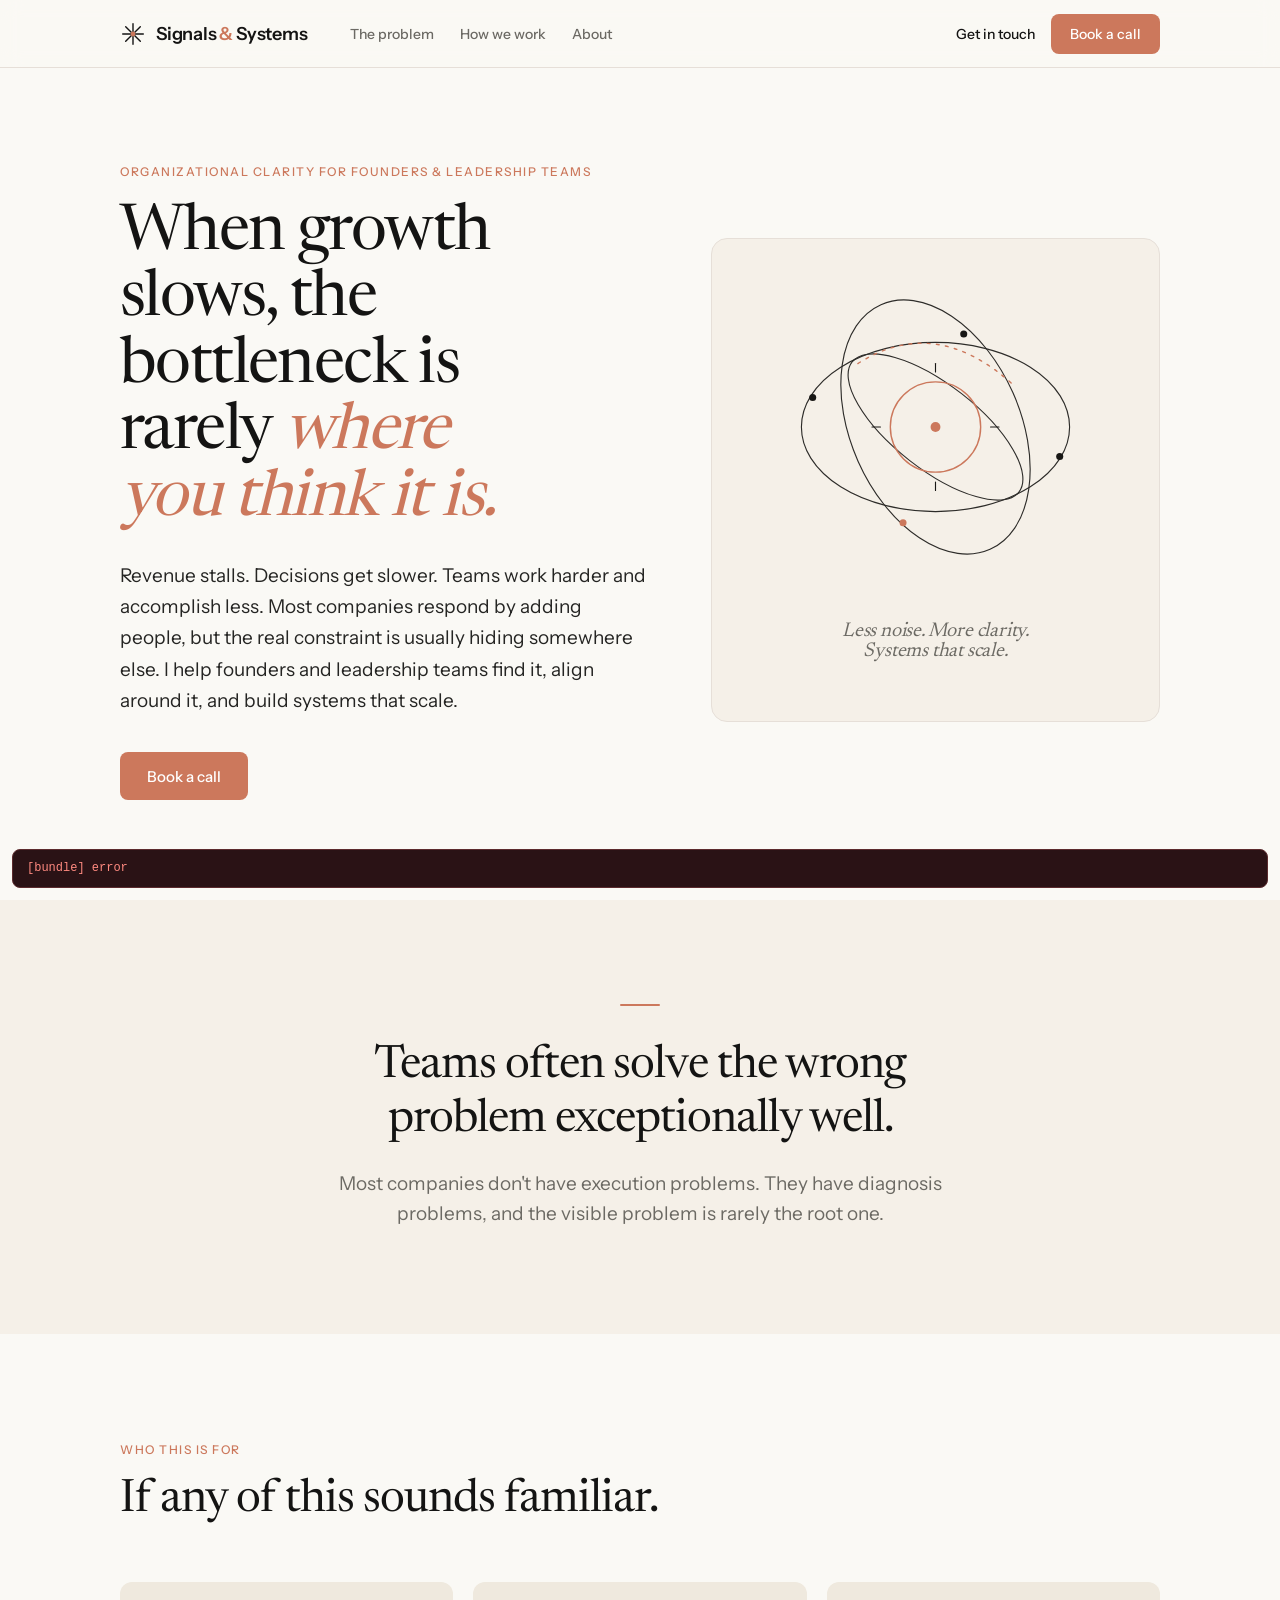
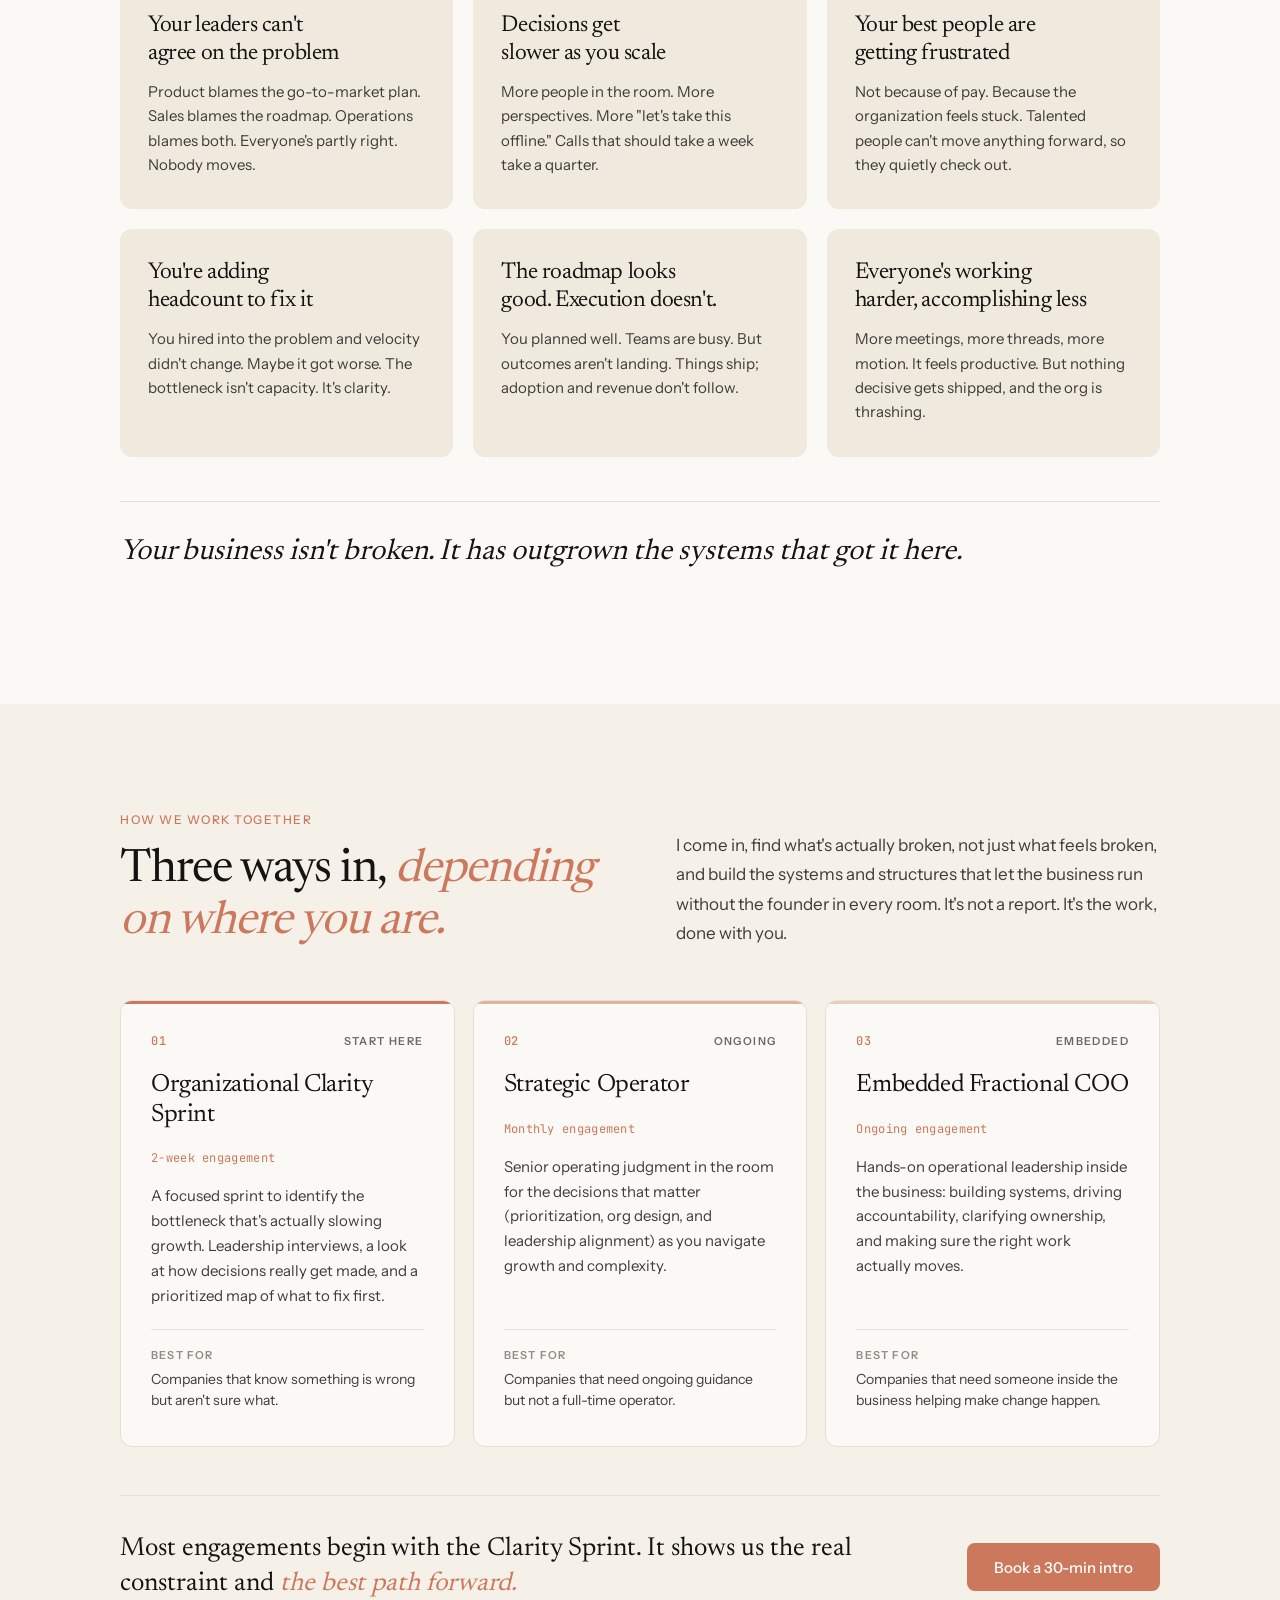
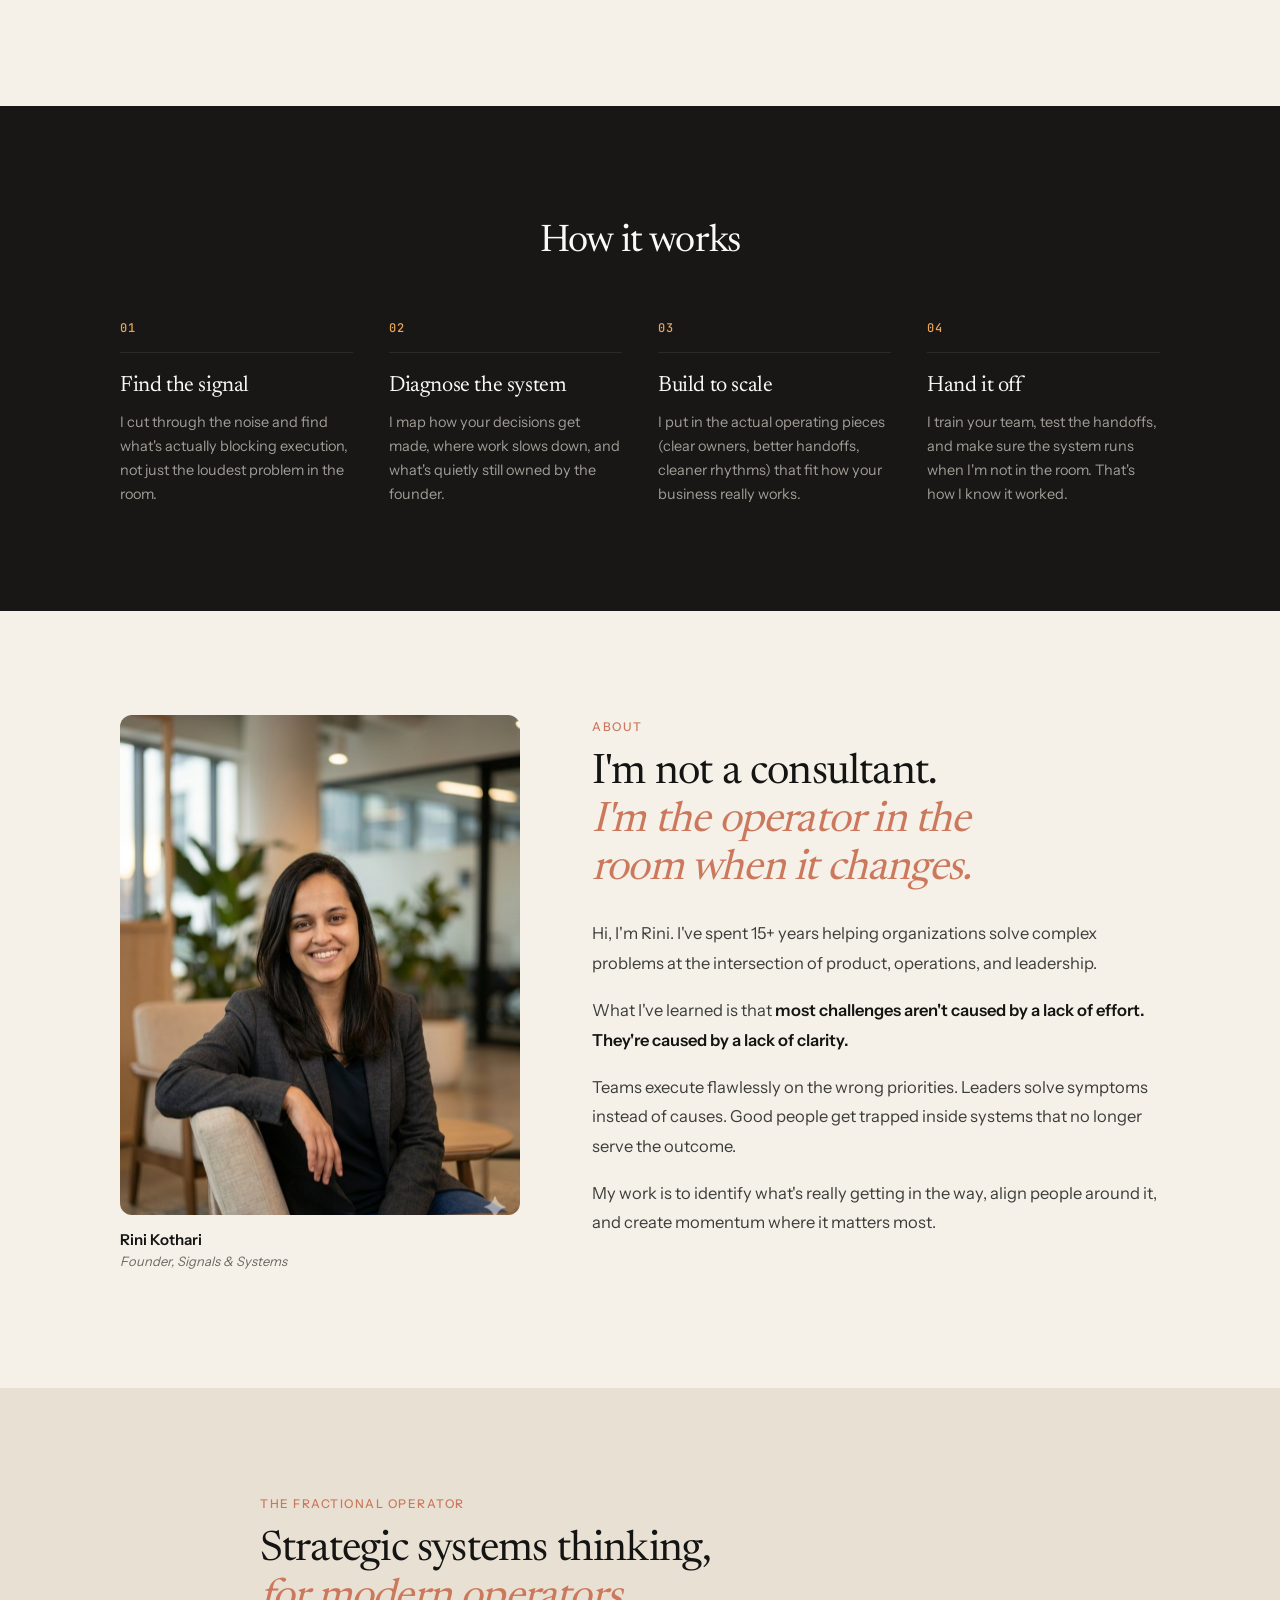
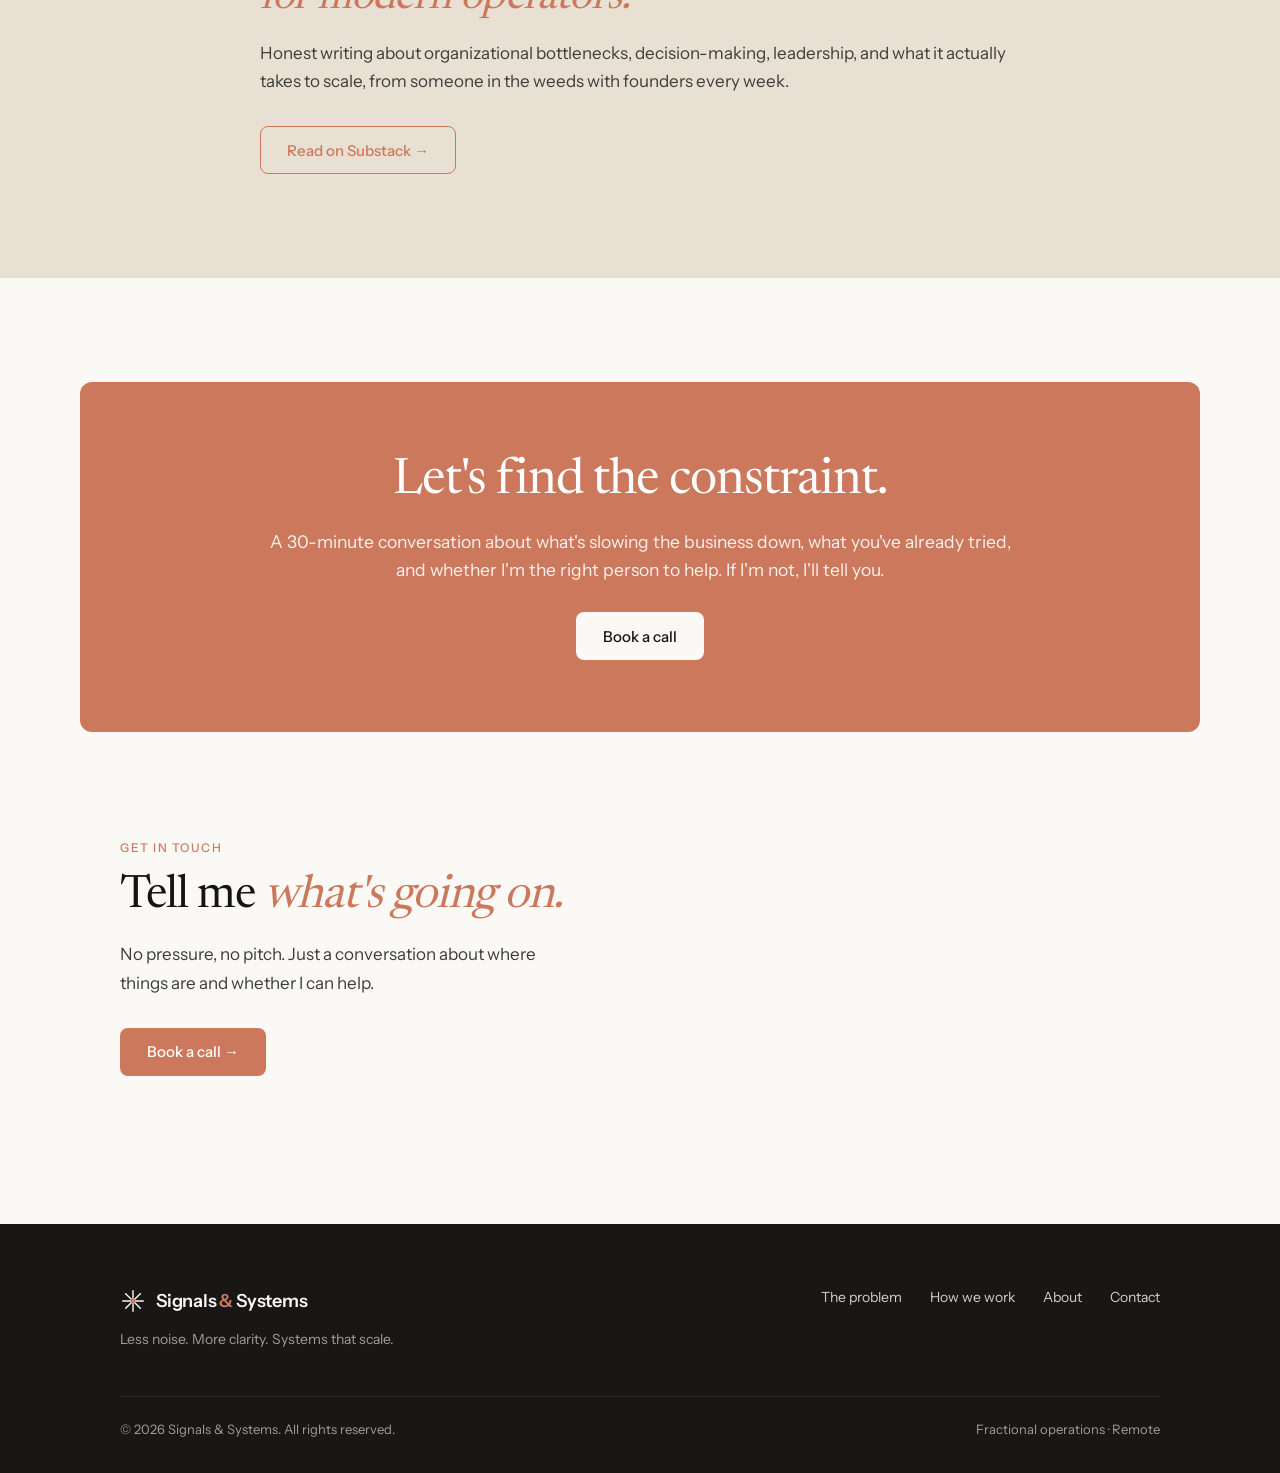
==== commit 729d27b9: "Add files via upload" ====
--- a/index.html
+++ b/index.html
@@ -1,378 +1,186 @@
 <!DOCTYPE html>
-<html lang="en">
+<html>
 <head>
-  <meta charset="UTF-8">
-  <meta name="viewport" content="width=device-width, initial-scale=1.0">
+  <meta charset="utf-8">
   <title>Signals &amp; Systems — Fractional operations for founders and leadership teams</title>
-  <link rel="stylesheet" href="colors_and_type.css">
-  <link rel="stylesheet" href="styles.css">
+  <style>
+    * { margin: 0; padding: 0; box-sizing: border-box; }
+    body { background: #faf9f5; display: flex; align-items: center; justify-content: center; min-height: 100vh; font-family: -apple-system, BlinkMacSystemFont, sans-serif; }
+    #__bundler_loading { position: fixed; bottom: 20px; right: 20px; font: 13px/1.4 -apple-system, BlinkMacSystemFont, sans-serif; color: #666; background: #fff; padding: 8px 14px; border-radius: 8px; box-shadow: 0 1px 4px rgba(0,0,0,0.12); z-index: 10000; }
+    #__bundler_thumbnail { position: fixed; inset: 0; width: 100%; height: 100%; display: flex; align-items: center; justify-content: center; background: #faf9f5; z-index: 9999; }
+    #__bundler_thumbnail svg { width: 100%; height: 100%; object-fit: contain; }
+    #__bundler_placeholder { color: #999; font-size: 14px; }
+  </style>
+  <noscript>
+    <style>#__bundler_loading { display: none; }</style>
+    <div style="position:fixed;bottom:12px;left:12px;font:13px/1.4 -apple-system,BlinkMacSystemFont,sans-serif;color:#999;background:rgba(255,255,255,0.9);padding:6px 12px;border-radius:6px;box-shadow:0 1px 4px rgba(0,0,0,0.08);z-index:10000;">
+      This page requires JavaScript to display.
+    </div>
+  </noscript>
 </head>
 <body>
-
-  <template id="__bundler_thumbnail" data-bg-color="#faf9f5">
+  <div id="__bundler_thumbnail">
     <svg viewBox="0 0 1200 800" xmlns="http://www.w3.org/2000/svg">
-      <rect width="1200" height="800" fill="#faf9f5"/>
+      <rect width="1200" height="800" fill="#faf9f5"></rect>
       <g transform="translate(600 380)" stroke="#141413" stroke-width="14" stroke-linecap="round">
-        <line x1="0" y1="-150" x2="0" y2="150"/>
-        <line x1="-150" y1="0" x2="150" y2="0"/>
-        <line x1="-106" y1="-106" x2="106" y2="106"/>
-        <line x1="106" y1="-106" x2="-106" y2="106"/>
+        <line x1="0" y1="-150" x2="0" y2="150"></line>
+        <line x1="-150" y1="0" x2="150" y2="0"></line>
+        <line x1="-106" y1="-106" x2="106" y2="106"></line>
+        <line x1="106" y1="-106" x2="-106" y2="106"></line>
       </g>
-      <circle cx="600" cy="380" r="34" fill="#cc785c"/>
+      <circle cx="600" cy="380" r="34" fill="#cc785c"></circle>
       <text x="600" y="640" text-anchor="middle" font-family="Georgia, serif" font-size="56" fill="#141413">Signals &amp; Systems</text>
     </svg>
-  </template>
-
-  <!-- ============ NAV ============ -->
-  <header class="nav">
-    <div class="nav-inner">
-      <a class="brand" href="#top">
-        <img src="assets/signals-mark.svg" alt="">
-        <span class="word">Signals <span class="amp">&amp;</span> Systems</span>
-      </a>
-      <nav class="nav-links">
-        <a href="#problems">The problem</a>
-        <a href="#ways">How we work</a>
-        <a href="#about">About</a>
-      </nav>
-      <div class="nav-right">
-        <a href="#contact" style="font-family:var(--font-sans);font-size:14px;font-weight:500;color:var(--ink);text-decoration:none;">Get in touch</a>
-        <a href="https://calendly.com/rinikothari03/intro-call" target="_blank" rel="noopener" class="btn btn-primary btn-sm">Book a call</a>
-      </div>
-      <button class="nav-toggle" id="navToggle" aria-label="Menu">
-        <svg width="24" height="24" viewBox="0 0 24 24" fill="none" stroke="currentColor" stroke-width="2" stroke-linecap="round"><line x1="4" y1="7" x2="20" y2="7"/><line x1="4" y1="12" x2="20" y2="12"/><line x1="4" y1="17" x2="20" y2="17"/></svg>
-      </button>
-    </div>
-    <div class="nav-sheet" id="navSheet">
-      <a href="#problems">The problem</a>
-      <a href="#ways">How we work</a>
-      <a href="#about">About</a>
-      <a href="https://calendly.com/rinikothari03/intro-call" target="_blank" rel="noopener" class="btn btn-primary" style="margin-top:10px;">Book a call</a>
-    </div>
-  </header>
-
-  <main id="top">
-
-    <!-- ============ HERO ============ -->
-    <section class="hero" data-screen-label="Hero">
-      <div class="wrap hero-grid">
-        <div class="reveal">
-          <span class="eyebrow">Organizational clarity for founders &amp; leadership teams</span>
-          <h1>When growth slows, the bottleneck is rarely <em>where you think it is.</em></h1>
-          <p class="lead">Revenue stalls. Decisions get slower. Teams work harder and accomplish less. Most companies respond by adding people, but the real constraint is usually hiding somewhere else. I help founders and leadership teams find it, align around it, and build systems that scale.</p>
-          <div class="hero-cta">
-            <a href="https://calendly.com/rinikothari03/intro-call" target="_blank" rel="noopener" class="btn btn-primary">Book a call</a>
-          </div>
-        </div>
-        <div class="hero-art reveal">
-          <img src="assets/illustration-orbital.svg" alt="Abstract orbital illustration — signals around a center point">
-          <p class="tag">Less noise. More clarity.<br>Systems that scale.</p>
-        </div>
-      </div>
-    </section>
-
-    <!-- ============ PULL QUOTE ============ -->
-    <section class="band quote">
-      <div class="quote-inner reveal">
-        <div class="mark"></div>
-        <h2>Teams often solve the wrong problem exceptionally well.</h2>
-        <p>Most companies don't have execution problems. They have diagnosis problems, and the visible problem is rarely the root one.</p>
-      </div>
-    </section>
-
-    <!-- ============ PROBLEMS ============ -->
-    <section class="band problems" id="problems" data-screen-label="Problems">
-      <div class="wrap">
-        <div class="sec-head reveal">
-          <span class="eyebrow">Who this is for</span>
-          <h2>If any of this sounds familiar.</h2>
-        </div>
-        <div class="prob-grid">
-          <div class="prob reveal">
-            <h3>Your leaders can't agree on the problem</h3>
-            <p>Product blames the go-to-market plan. Sales blames the roadmap. Operations blames both. Everyone's partly right. Nobody moves.</p>
-          </div>
-          <div class="prob reveal">
-            <h3>Decisions get slower as you scale</h3>
-            <p>More people in the room. More perspectives. More "let's take this offline." Calls that should take a week take a quarter.</p>
-          </div>
-          <div class="prob reveal">
-            <h3>Your best people are getting frustrated</h3>
-            <p>Not because of pay. Because the organization feels stuck. Talented people can't move anything forward, so they quietly check out.</p>
-          </div>
-          <div class="prob reveal">
-            <h3>You're adding headcount to fix it</h3>
-            <p>You hired into the problem and velocity didn't change. Maybe it got worse. The bottleneck isn't capacity. It's clarity.</p>
-          </div>
-          <div class="prob reveal">
-            <h3>The roadmap looks good. Execution doesn't.</h3>
-            <p>You planned well. Teams are busy. But outcomes aren't landing. Things ship; adoption and revenue don't follow.</p>
-          </div>
-          <div class="prob reveal">
-            <h3>Everyone's working harder, accomplishing less</h3>
-            <p>More meetings, more threads, more motion. It feels productive. But nothing decisive gets shipped, and the org is thrashing.</p>
-          </div>
-        </div>
-        <p class="prob-close reveal">Your business isn't broken. It has outgrown the systems that got it here.</p>
-      </div>
-    </section>
-
-    <!-- ============ WAYS TO WORK ============ -->
-    <section class="band ways" id="ways" data-screen-label="Ways to work">
-      <div class="wrap">
-        <div class="ways-top reveal">
-          <div>
-            <span class="eyebrow">How we work together</span>
-            <h2>Three ways in, <em>depending on where you are.</em></h2>
-          </div>
-          <p class="intro">I come in, find what's actually broken, not just what feels broken, and build the systems and structures that let the business run without the founder in every room. It's not a report. It's the work, done with you.</p>
-        </div>
-
-        <div class="ladder">
-          <article class="rung rung--1 reveal">
-            <div class="rung-top">
-              <span class="num">01</span>
-              <span class="rung-tag">Start here</span>
-            </div>
-            <h3>Organizational Clarity Sprint</h3>
-            <p class="cadence">2-week engagement</p>
-            <p class="desc">A focused sprint to identify the bottleneck that's actually slowing growth. Leadership interviews, a look at how decisions really get made, and a prioritized map of what to fix first.</p>
-            <div class="bestfor">
-              <span class="lbl">Best for</span>
-              <p>Companies that know something is wrong but aren't sure what.</p>
-            </div>
-          </article>
-
-          <article class="rung rung--2 reveal">
-            <div class="rung-top">
-              <span class="num">02</span>
-              <span class="rung-tag">Ongoing</span>
-            </div>
-            <h3>Strategic Operator</h3>
-            <p class="cadence">Monthly engagement</p>
-            <p class="desc">Senior operating judgment in the room for the decisions that matter (prioritization, org design, and leadership alignment) as you navigate growth and complexity.</p>
-            <div class="bestfor">
-              <span class="lbl">Best for</span>
-              <p>Companies that need ongoing guidance but not a full-time operator.</p>
-            </div>
-          </article>
-
-          <article class="rung rung--3 reveal">
-            <div class="rung-top">
-              <span class="num">03</span>
-              <span class="rung-tag">Embedded</span>
-            </div>
-            <h3>Embedded Fractional COO</h3>
-            <p class="cadence">Ongoing engagement</p>
-            <p class="desc">Hands-on operational leadership inside the business: building systems, driving accountability, clarifying ownership, and making sure the right work actually moves.</p>
-            <div class="bestfor">
-              <span class="lbl">Best for</span>
-              <p>Companies that need someone inside the business helping make change happen.</p>
-            </div>
-          </article>
-        </div>
-
-        <div class="ways-cta reveal">
-          <p>Most engagements begin with the Clarity Sprint. It shows us the real constraint and <em>the best path forward.</em></p>
-          <a href="https://calendly.com/rinikothari03/intro-call" target="_blank" rel="noopener" class="btn btn-primary">Book a 30-min intro</a>
-        </div>
-      </div>
-    </section>
-
-    <!-- ============ METHODOLOGY (dark) ============ -->
-    <section class="band method" data-screen-label="Approach">
-      <div class="wrap">
-        <div class="method-head reveal">
-          <p class="method-lockup">How it works</p>
-        </div>
-        <div class="steps">
-          <div class="step reveal">
-            <span class="num">01</span>
-            <div class="bar"></div>
-            <h3>Find the signal</h3>
-            <p>I cut through the noise and find what's actually blocking execution, not just the loudest problem in the room.</p>
-          </div>
-          <div class="step reveal">
-            <span class="num">02</span>
-            <div class="bar"></div>
-            <h3>Diagnose the system</h3>
-            <p>I map how your decisions get made, where work slows down, and what's quietly still owned by the founder.</p>
-          </div>
-          <div class="step reveal">
-            <span class="num">03</span>
-            <div class="bar"></div>
-            <h3>Build to scale</h3>
-            <p>I put in the actual operating pieces (clear owners, better handoffs, cleaner rhythms) that fit how your business really works.</p>
-          </div>
-          <div class="step reveal">
-            <span class="num">04</span>
-            <div class="bar"></div>
-            <h3>Hand it off</h3>
-            <p>I train your team, test the handoffs, and make sure the system runs when I'm not in the room. That's how I know it worked.</p>
-          </div>
-        </div>
-      </div>
-    </section>
-
-    <!-- ============ ABOUT ============ -->
-    <section class="band about" id="about" data-screen-label="About">
-      <div class="wrap about-grid">
-        <div class="about-photo reveal">
-          <img src="assets/headshot.jpg" alt="Rini, founder of Signals &amp; Systems" class="about-img" style="width:100%;height:auto;aspect-ratio:4/5;object-fit:cover;border-radius:12px;display:block;">
-          <p class="about-caption"><span class="cap-name">Rini Kothari</span><br>Founder, Signals &amp; Systems</p>
-        </div>
-        <div class="about-copy reveal">
-          <span class="eyebrow">About</span>
-          <h2>I'm not a consultant. <em>I'm the operator in the room when it changes.</em></h2>
-          <p>Hi, I'm Rini. I've spent 15+ years helping organizations solve complex problems at the intersection of product, operations, and leadership.</p>
-          <p>What I've learned is that <strong>most challenges aren't caused by a lack of effort. They're caused by a lack of clarity.</strong></p>
-          <p>Teams execute flawlessly on the wrong priorities. Leaders solve symptoms instead of causes. Good people get trapped inside systems that no longer serve the outcome.</p>
-          <p>My work is to identify what's really getting in the way, align people around it, and create momentum where it matters most.</p>
-        </div>
-      </div>
-    </section>
-
-    <!-- ============ NEWSLETTER ============ -->
-    <section class="band news" data-screen-label="Newsletter">
-      <div class="wrap news-inner reveal">
-        <span class="eyebrow">The Fractional Operator</span>
-        <h2>Strategic systems thinking, <em>for modern operators.</em></h2>
-        <p>Honest writing about organizational bottlenecks, decision-making, leadership, and what it actually takes to scale, from someone in the weeds with founders every week.</p>
-        <a href="https://thefractionaloperator.substack.com" class="btn btn-secondary">Read on Substack →</a>
-      </div>
-    </section>
-
-    <!-- ============ CORAL CALLOUT ============ -->
-    <section class="callout" data-screen-label="CTA">
-      <div class="callout-card reveal">
-        <h2>Let's find the constraint.</h2>
-        <p>A 30-minute conversation about what's slowing the business down, what you've already tried, and whether I'm the right person to help. If I'm not, I'll tell you.</p>
-        <a href="https://calendly.com/rinikothari03/intro-call" target="_blank" rel="noopener" class="btn btn-cream">Book a call</a>
-      </div>
-    </section>
-
-    <!-- ============ CONTACT ============ -->
-    <section class="band contact" id="contact" data-screen-label="Contact">
-      <div class="wrap contact-grid">
-        <div class="contact-copy reveal">
-          <span class="eyebrow">Get in touch</span>
-          <h2>Tell me <em>what's going on.</em></h2>
-          <p>No pressure, no pitch. Just a conversation about where things are and whether I can help.</p>
-          <a href="https://calendly.com/rinikothari03/intro-call" target="_blank" rel="noopener" class="btn btn-primary">Book a call →</a>
-        </div>
-        <div class="contact-form reveal">
-          <iframe
-            data-tally-src="https://tally.so/embed/RGjLgQ?alignLeft=1&amp;hideTitle=1&amp;transparentBackground=1&amp;dynamicHeight=1"
-            loading="lazy"
-            width="100%"
-            height="280"
-            frameborder="0"
-            marginheight="0"
-            marginwidth="0"
-            scrolling="no"
-            title="Get in touch"
-            style="border:0;width:100%;"></iframe>
-        </div>
-      </div>
-    </section>
-
-  </main>
-
-  <!-- ============ FOOTER ============ -->
-  <footer class="foot">
-    <div class="wrap">
-      <div class="foot-top">
-        <div>
-          <a class="brand" href="#top">
-            <img src="assets/signals-mark-light.svg" alt="">
-            <span class="word">Signals <span class="amp">&amp;</span> Systems</span>
-          </a>
-          <p class="foot-tag">Less noise. More clarity. Systems that scale.</p>
-        </div>
-        <nav class="foot-links">
-          <a href="#problems">The problem</a>
-          <a href="#ways">How we work</a>
-            <a href="#about">About</a>
-          <a href="#contact">Contact</a>
-        </nav>
-      </div>
-      <div class="foot-bottom">
-        <span>© 2026 Signals &amp; Systems. All rights reserved.</span>
-        <span>Fractional operations · Remote</span>
-      </div>
-    </div>
-  </footer>
+  </div>
+  <div id="__bundler_loading">Unpacking...</div>
 
   <script>
-    // Mobile nav
-    var toggle = document.getElementById('navToggle');
-    var sheet = document.getElementById('navSheet');
-    toggle.addEventListener('click', function () { sheet.classList.toggle('open'); });
-    sheet.querySelectorAll('a').forEach(function (a) {
-      a.addEventListener('click', function () { sheet.classList.remove('open'); });
-    });
+    
+document.addEventListener('DOMContentLoaded', async function() {
+  const loading = document.getElementById('__bundler_loading');
+  function setStatus(msg) { if (loading) loading.textContent = msg; }
 
-    // Scroll reveal
-    var io = new IntersectionObserver(function (entries) {
-      entries.forEach(function (e) {
-        if (e.isIntersecting) { e.target.classList.add('in'); io.unobserve(e.target); }
-      });
-    }, { threshold: 0.12 });
-    document.querySelectorAll('.reveal').forEach(function (el) { io.observe(el); });
+  // Error sink persists across replaceWith since it's on window, not the DOM.
+  window.addEventListener('error', function(e) {
+    var p = document.body || document.documentElement;
+    var d = document.getElementById('__bundler_err') || p.appendChild(document.createElement('div'));
+    d.id = '__bundler_err';
+    d.style.cssText = 'position:fixed;bottom:12px;left:12px;right:12px;font:12px/1.4 ui-monospace,monospace;background:#2a1215;color:#ff8a80;padding:10px 14px;border-radius:8px;border:1px solid #5c2b2e;z-index:99999;white-space:pre-wrap;max-height:40vh;overflow:auto';
+    d.textContent = (d.textContent ? d.textContent + String.fromCharCode(10) : '') +
+      '[bundle] ' + (e.message || e.type) +
+      (e.filename ? ' (' + e.filename.slice(0, 60) + ':' + e.lineno + ')' : '');
+  }, true);
 
-    // Case-study modal
-    (function () {
-      var openEls = document.querySelectorAll('[data-cs-open]');
-      var lastFocus = null;
-      function open(id) {
-        var m = document.getElementById(id);
-        if (!m) return;
-        lastFocus = document.activeElement;
-        m.classList.add('open');
-        m.setAttribute('aria-hidden', 'false');
-        document.body.style.overflow = 'hidden';
-        var c = m.querySelector('.cs-modal__close');
-        if (c) c.focus();
+  try {
+    const manifestEl = document.querySelector('script[type="__bundler/manifest"]');
+    const templateEl = document.querySelector('script[type="__bundler/template"]');
+    if (!manifestEl || !templateEl) {
+      setStatus('Error: missing bundle data');
+      console.error('[bundler] Missing script tags — manifestEl:', !!manifestEl, 'templateEl:', !!templateEl);
+      return;
+    }
+
+    const manifest = JSON.parse(manifestEl.textContent);
+    let template = JSON.parse(templateEl.textContent);
+
+    const uuids = Object.keys(manifest);
+    setStatus('Unpacking ' + uuids.length + ' assets...');
+
+    const blobUrls = {};
+    await Promise.all(uuids.map(async (uuid) => {
+      const entry = manifest[uuid];
+      try {
+        const binaryStr = atob(entry.data);
+        const bytes = new Uint8Array(binaryStr.length);
+        for (let i = 0; i < binaryStr.length; i++) bytes[i] = binaryStr.charCodeAt(i);
+
+        let finalBytes = bytes;
+        if (entry.compressed) {
+          if (typeof DecompressionStream !== 'undefined') {
+            const ds = new DecompressionStream('gzip');
+            const writer = ds.writable.getWriter();
+            const reader = ds.readable.getReader();
+            writer.write(bytes);
+            writer.close();
+            const chunks = [];
+            let totalLen = 0;
+            while (true) {
+              const { done, value } = await reader.read();
+              if (done) break;
+              chunks.push(value);
+              totalLen += value.length;
+            }
+            finalBytes = new Uint8Array(totalLen);
+            let offset = 0;
+            for (const chunk of chunks) { finalBytes.set(chunk, offset); offset += chunk.length; }
+          } else {
+            console.warn('DecompressionStream not available, asset ' + uuid + ' may not render');
+          }
+        }
+
+        blobUrls[uuid] = URL.createObjectURL(new Blob([finalBytes], { type: entry.mime }));
+      } catch (err) {
+        console.error('Failed to decode asset ' + uuid + ':', err);
+        blobUrls[uuid] = URL.createObjectURL(new Blob([], { type: entry.mime }));
       }
-      function close(m) {
-        m.classList.remove('open');
-        m.setAttribute('aria-hidden', 'true');
-        document.body.style.overflow = '';
-        if (lastFocus) lastFocus.focus();
+    }));
+
+    const extResEl = document.querySelector('script[type="__bundler/ext_resources"]');
+    const extResources = extResEl ? JSON.parse(extResEl.textContent) : [];
+    const resourceMap = {};
+    for (const entry of extResources) {
+      if (blobUrls[entry.uuid]) resourceMap[entry.id] = blobUrls[entry.uuid];
+    }
+
+    setStatus('Rendering...');
+    for (const uuid of uuids) template = template.split(uuid).join(blobUrls[uuid]);
+
+    // Strip integrity + crossorigin — blob URLs from a file:// document inherit
+    // a null origin, so crossorigin forces a CORS fetch that SRI then rejects.
+    // The manifest bytes are ours; SRI protects against CDN compromise, not this.
+    template = template.replace(/\s+integrity="[^"]*"/gi, '').replace(/\s+crossorigin="[^"]*"/gi, '');
+
+    const resourceScript = '<script>window.__resources = ' +
+      JSON.stringify(resourceMap).split('</' + 'script>').join('<\\/' + 'script>') +
+      ';</' + 'script>';
+    // Inject after <head> so the DOCTYPE stays first; prepending the script
+    // would push the parser into quirks mode. DOMParser always emits a <head>
+    // (synthesizing one if the source HTML omitted it) but may carry
+    // attributes through, so match the full opening tag. slice() rather than
+    // replace() keeps us clear of $-pattern substitution in resourceScript.
+    const headOpen = template.match(/<head[^>]*>/i);
+    if (headOpen) {
+      const i = headOpen.index + headOpen[0].length;
+      template = template.slice(0, i) + resourceScript + template.slice(i);
+    }
+
+    // Parse the template and swap the root element. Scripts inserted via
+    // DOMParser/replaceWith are inert per spec — re-create each with
+    // createElement so they execute, awaiting onload for src scripts to
+    // preserve ordering (React before ReactDOM before Babel before text/babel).
+    const doc = new DOMParser().parseFromString(template, 'text/html');
+    document.documentElement.replaceWith(doc.documentElement);
+    const dead = Array.from(document.scripts);
+    for (const old of dead) {
+      const s = document.createElement('script');
+      for (const a of old.attributes) s.setAttribute(a.name, a.value);
+      s.textContent = old.textContent;
+      // text/babel scripts with a src: fetch and inline. transformScriptTags
+      // does XHR against the src, but blob:null/ from a file:// origin is
+      // silently dropped. Inlining makes it a plain inline babel script,
+      // which transformScriptTags handles unconditionally.
+      if ((s.type === 'text/babel' || s.type === 'text/jsx') && s.src) {
+        const r = await fetch(s.src);
+        s.textContent = await r.text();
+        s.removeAttribute('src');
       }
-      openEls.forEach(function (b) {
-        b.addEventListener('click', function () { open(b.getAttribute('data-cs-open')); });
-      });
-      document.querySelectorAll('.cs-modal').forEach(function (m) {
-        m.querySelectorAll('[data-cs-close]').forEach(function (x) {
-          x.addEventListener('click', function () { close(m); });
-        });
-      });
-      document.addEventListener('keydown', function (e) {
-        if (e.key === 'Escape') {
-          document.querySelectorAll('.cs-modal.open').forEach(close);
-        }
-      });
-    })();
+      const p = s.src ? new Promise(function(r) { s.onload = s.onerror = r; }) : null;
+      old.replaceWith(s);
+      if (p) await p;
+    }
+    // Babel standalone auto-transforms type=text/babel on DOMContentLoaded,
+    // which fired before we swapped the document. Trigger manually if present.
+    if (window.Babel && typeof window.Babel.transformScriptTags === 'function') {
+      window.Babel.transformScriptTags();
+    }
+  } catch (err) {
+    setStatus('Error unpacking: ' + err.message);
+    console.error('Bundle unpack error:', err);
+  }
+});
 
-    // Tally embed — loads & auto-resizes the contact form iframe
-    (function () {
-      var d = document;
-      var load = function () {
-        if (typeof Tally !== 'undefined') { Tally.loadEmbeds(); return; }
-        d.querySelectorAll('iframe[data-tally-src]:not([src])').forEach(function (e) {
-          e.src = e.getAttribute('data-tally-src');
-        });
-      };
-      if (typeof Tally !== 'undefined') { load(); }
-      else if (!d.querySelector('script[src="https://tally.so/widgets/embed.js"]')) {
-        var s = d.createElement('script');
-        s.src = 'https://tally.so/widgets/embed.js';
-        s.onload = load; s.onerror = load;
-        d.body.appendChild(s);
-      }
-    })();
   </script>
 
+  <script type="__bundler/manifest">
+{"a6641603-c56f-40b8-9494-dca0fdb290e8":{"mime":"image/svg+xml","compressed":true,"data":"H4sIAAAAAAAACnWRQW7DIBBF9znFaLKOMTZurMh40Sv0BJRQjILtCLuG3L7C0EqtmtV8vt4bjUS3bBq8ua4DR9YiDMroYU15M8q/zoFjCSWwFmIXRjstHId1vV8I8d4Xvi5mp0lVliVZNo3gZqs4mlEjCGfEyYp3ZTm+GT0Ju8Ao3A37A0CnYVndfFMcj5RRRmvMxSkfVBUvP5U1k5LiztHNn9N1XwDQxRYC5VgxhAfl2CCEKj8rjqzGviOR+is0iY9gSOAuVOyZQMsiOylFqz7v3Xd6Ymbql5m3/WN2RO9DGietAhnSkfKRpuPICobwYazleJTy3DYy+onvD138hf4LwNcFqdgBAAA="},"1bc57976-2963-4f71-ab62-329169ffa75b":{"mime":"image/svg+xml","compressed":true,"data":"H4sIAAAAAAAACnWRQW6DMBBF9znFaLIOGDANqTwseoWewHWMsWIgMhTI7StjWqlVs5rvr/dGI1mMs4HFXqeWkFcIrbamnWKerV7ehpWQAQNeQejWzvUjYTtN99c0XZYlWYpk8CbNGWPpOBsEPzhNaDuDIL2VJyc/tCN8t6aXboRO+hvWBwBhYJz8cNOEx0Y2l6bEvTjtB+XJy0/lbK+VvBP64bO/bgsARGhhzQhzjvDICEuENd+fOSEvsBZpoP4KZeQDuEZwE3L+TMhYsjsxBas4b913emLu1C9z3/aPKVKzDWW9chrUGo9Ujzg9IU84QmOdIzwqda5KFfzI1wcRfqH+AhOVqFPYAQAA"},"d4b1e73a-b430-483d-8f2b-c7a0ad079936":{"mime":"image/svg+xml","compressed":true,"data":"H4sIAAAAAAAACpWUTZKbMBCF9z5FV2eTLGyk5tcp5EX2WeUEGsyAKjIQoTGwyyFywpwkJSy7xpSpjHeoq7+n191q8v5cwaCOthYYE0OoS1XVVmDkDmdVDt/aUSADBjExmKOvSmuBTduUCONJN73A2truaxAMw7Abwl1rqoAYY0F/rhBMq0uB6lQhSKPkVsuXUgv8oapG6h7+/v4D8qW3RhYWtGpKUFq/ubNVbYOHDcAGIK+gt6b9WQr8xDOe8hh9YOvd811yb63tZKHsJJDt9rMMQF5qrbq+hGIUSAlDKCaBxBmCGQXyvfuYBHJieMgDn/0xlq6sE7FGNv1ra04CTWulLT9vKQJKGBBnX57Wjr128lA6zNaU86A6LJpXFGkWF8vm0V3rvKlCmUI/9CQwidxVlwyf3klbw1Hgdx4z4MTgF+cMtikDIgYhu915lH0tjZGTwAj2t7CbfSE7V9Zbc3TyTvFdGZv/eEqvRVyLvHP4Hs2SC8mTbCbjG+nf1ioZhR6lmJ5EQ+b9ps9eSjy6kGGULNBHlX58XVY6f5nnvIsj942euEAeEsJI1wjdFsWlrlKUZQvKdWKFCsPMU26ojgpjT7nICsUzWlA8fUzNTyl3P6bDP7x+igz7BAAA"},"4482b959-90aa-49b2-97bf-af5a18310226":{"mime":"image/jpeg","compressed":false,"data":"/9j/4AAQSkZJRgABAQAAAQABAAD/[base64]/2wBDAAQDAwQDAwQEBAQFBQQFBwsHBwYGBw4KCggLEA4RERAOEA8SFBoWEhMYEw8QFh8XGBsbHR0dERYgIh8cIhocHRz/2wBDAQUFBQcGBw0HBw0cEhASHBwcHBwcHBwcHBwcHBwcHBwcHBwcHBwcHBwcHBwcHBwcHBwcHBwcHBwcHBwcHBwcHBz/wAARCAQrAyADASIAAhEBAxEB/8QAHQAAAQUBAQEBAAAAAAAAAAAABAIDBQYHAQgACf/EAEgQAAEDAwMCBAMGAwUGBgEEAwEAAgMEESEFEjEGQRMiUWEHMnEUI0KBkaEVM1IkYrHB0QgWNHLh8CVDU3OC8WMXJjWSokQ2/8QAGgEAAgMBAQAAAAAAAAAAAAAAAQIAAwQFBv/EAC0RAAICAQQBBQEAAgICAwEAAAABAhEDBBIhMUEFEyIyURQzYVJxFSNCQ2KB/9oADAMBAAIRAxEAPwDPdgsvtnskCa/[base64]/jlVKnribAFTNJVXIuVCWS4gBSTSi/C7FVNA7J01LPUKEBXUTfRMPogB8uUa6sjHomzUschQbI19EM2FkK+hueFObmO+q4YmkdkGiWV19FbsmHUhF8KzPpgeAmDS3PCFDKRWnQFp4TZjPorI+i/uph1AD+FChlIgQ0k8IyBqLNAQ69k6ykI7IgbsXCCQERt4X0cW36J3bYKEGiLJLhdPEJDh+6BBhwsmHjlEuwmXhEIK8XKHkh39kW8YTZNggECNGHdsJyKhaCDYJx8lky6qIwjYNpIwwxsHZFNMbeCFA/bSPzSm1h9VNwdpYPtDQMFfGq9CoNtUT3S21I9VLBtJf7Tc8pJqFFmqaO4Tbq8BQNEv4oucpp8gLjlRLtRtfOEw/UO98qAJl0wAyUw+qZftZQcmpX/[base64]/pQz6P2sVz9kkdTfFggnIShUAd119IW8BMOhcOyilJE2xYSKj0KcbUKNc1wSd7mp1maEeFMmG1A/JLErT6WUKJ3BKFVYqxZyp4CaDm8r6zT3UU2rA7p5tTburFlTK3haDSxcMaZbVA2TonBTKSYnts4Y/Rc2JwPaUqwKNitMHMfPouFnthFFmVwsRACmNJMeOEX4a4GKEAzGueEjfDSTEoCgIwhNmFSHh8pJhUsgxDLsI7KQhrto5QhhumzF6cogomf4rtHzJqTWj/AFKHdEU2+En6qA5JY6yb2uls1c4uVAuhPqkFrwMFEBbIdWvbzI6LU7/[base64]/VMPZZSyCTPbvhNvrSO6RKMFR8xOUyFYY/UD3KGk1E/[base64]/VI8BvoleJFiysrZoj6Jp1E5Wg0rT2CQ6ib6JHhHWYqbqV7Ugtkb6q1PoBnCGloLX8qR4mh1lTK+JntTjalyKnpbGwCFNOQVW7iWLbIJhqNxt3UlAS63NlFQwkH0UzSswPRXY5WU5Y10P7ccLm39kRsXwYtJjB9i+2XyiNi+2IEBti+Mfsidi+2BEgLs7JJYi/DXPD7qEA/DzfuuGMW4RZj7rhj9lAATokgxBHmJIMalgI50PsmnQgqSMSbdEimAinwpgxDdx3Uq+K4Q5iyiBhumx2IVy0xuBhVfToxcYVv05vCNik7A3yhP2wkxNs0Jy2LJWMgeQISQZKNkHohnj9Uo4G9v6JpzUW5vKZc1QYGc1MvCJcEy9p/[base64]/HB5QbINVAvfKiahuCpZ7g76oaWJpvhKyxOiCkjuSeEw6NTMlODxyh3Ux9EtB3IiHRJHh+yk3Ux9Ej7OUSWR3heyQYQpEwpBi9lLJRGmC98Jp9KCOFLGL2STD/9qWSiFdRj0TkVLYjHCk/ABPCdjp+MIgaBoYLdkdHDjhPRQW7IlkVuAoLQy2NOtZ2TwZ7JQYiAbDQlhmE4G+yUGqEGwz9EoRpzalgKEGRGLWsleCCnQO1kvaoQHNNcJBprdkcG+q4QO/CBAIRbfZKDc8J9zecLm1Eg3ZcsnLLlgoShC5tTlvRc22UIN2XCBdOEJJCgBsgFJsnLLllCCWjKLib+SZjZucAOVpPS/wAIOpuoo2S09EIoXZD5jtCDkkGjPHUsjT8qQY3NNi0hXqTRx/Sg5dG/uptrEUin2XbKxS6Nn5UI/SnC/[base64]/oiXhMPBuVBkCPBQzwjHhDPGUCAzgmHA9kS8Jp4UICubc+6SKff9U/tyn42gBMhZMB/h5d2TbtJNuFYYQ0gBGMpmvCsSKGylP0p3oufw0tb8uVeDp7TmyadpotxhTaBSKM+jcENLA5t/[base64]/Zc+yoNDbiJbT+yeZBZSP2b2XRBY/[base64]/mZ9FVJNSU0OmnFxYT4zHdgvnMid2VLg6jBt5kczX2O/EtbMqZOSU0Z4sg5aNpQw1Vr/xJQrmn8SiiFyESUI9LoV+ngi6kRVg97pxszTzZHYgbmQT9L9kw/[base64]/ui3hDPCgQV4wUO8It4Q7whZAVwTLgiXhMuChAZ3lSBMGm107IMFRk24HCaIsuiVhrLEZUnBXjAuqeZ3suiKaudcC6tTM0i909SH2RrLO7Kt6fOXNGVOwSEhNYFyOSRCxug5KcE2IuipJCAE02QFLY9AztPa/tdCSaOHHhT0NijWwtcEySYjZSn6KBfypDdL2nhXZ9I0g4QslGPRRollbjo9vZFsisOFIupw3smjGLnCBATw194aK2XXNnsgFAvhrmxFbLLnhlQYH2d18I0R4ZXdmfZCyDAj7pYaU6GFLDVLIJaE6G9rL4MCdAsgQT4IK4YfQJ8NXxHuoEGdEE2YwinD9E2W/RQKYM4XKRtRBYkFtsIBGti4G8p7avtt1CDWxfBuU7sXC3KgBsDK7a/[base64]/p/ZWsOY4cL7wo3dkrgFTZSn6T7FDu00g4ur2aSNyafpzD2CVwGUyhuo3tSfAeOQrtJpYPZCyaWP6Uuxjbyp7LchdDb4srBLpgF/[base64]/st+2V8yi3O+VWozSE6fEQG3Vkp47NyhKWlAHClY47BEkQWdo2oQAo6oGEM1tylLfAVTA3ClYxdqj6dvGFJxjCeJTI+LeUw9qKITT25RFQBIxDuj7o97f1TLmZQGBNi5sRJYubEGRAxYubP0RBZ+S5sSjDGxfbE/syubFCDW3K6G+id2r7bZQInb+qUGpQalAYUIcDVy3qlgX+i+I/RQg0R6pBanSFwtUCMWykFvsniLFJLUAjW1fbU5YFcsoERbuvrJy18LlioARZfbfVObV9ZQlCNt0q1x7JVrFdsR9VCDdrrhanbdrJKgEN2XLYTlrrhCgRstX232S7LpCJBuyTbKc47LllADe0pNk7ZcIUINkJJA/JOELhaoQQBi9l0N/VK2r6yhD9BnUrc4GUxJRtIPlCkVwi4XRUjJSKtqOnsMbvKF5m+POixyUsJDBuEnovVuojyOXnj4w04qI42kX86sXJRk4Z5UqdCLRcBQ1TRPivYFa9W6W0R32qst0kVOqU1PsvvkAIUnGiRkRfSfRNdr0jSGuDCeVsuk/Ax80IJe9rrLVPh90VDSUkJ8JowOy1vT9GZG0eUAJFBeQpuR5G1T4JarS7jDI2RvoVUazoXVNNk++piWg8he6qvSI3NN2hU/W+moZY33jB/JK8doO5xPJMGnPicA6Mg/RGTM2sstU1fpyOGWSzALFZ1rUAgqHMA7Lk6vG4HY0mTcirzP8N5ddOM1kxDm6ZrWl1wBdJpNDnq+MX9lXpU2+CzVtJEjB1Ie7iFIwdSA286hZuka2DIbcIN2l1cHzRuXW2NHF3pl7g19hHzhSEOtRu/EFmIZUR8tcE9HUztOCQhTG3GrRanG78QRDK1hPzBZdFqVQzujodblZyCpQbNIFQ0913xWn0VEi6iI5KMj6gaeXYS0Sy2ODHYsmnQMd2ULHrTH/iCLj1JjvxKUGws0bXHgJB08f0pcdYx3BRcc7T3CG0m4jXaZfhqHk0v+6rExzXJTmsPYIOCDuKfLptvwoCWgduFhwrvJTsKEkomk8Jdo24r1NSuB4spinjLbXRTKMA4T7YLDsloKGbeVNngol7Ldkw4IMZAzxZMOKJeEO4JR0MP4yh35RLwmHIFiQw4Jl4yUQe6ZeL/[base64]/[base64]/iCYdqETe90QUE9lwj9FHv1WMcEIWTWWg8qUGiZISTYd1XpNdH9SEl14f1cI0ycFq8Rg5cmzUxDlwVNl18f1IOXqAZ86KiS0fqkuHhdXDwtpkIvUv5bvRYL8UWg7L/1LetS/luWE/E4YZ/zK6BnymU1kI8I4Ve0aJo6poLjHiq11bbRKtaY23U1B6eKnydFa6PYXSkLPssVhiwVyjY1oCp/SJ/skI9grkzhVM0Y+huaO4UDqUN2O4Vhl+VQtePI5SPRJoyTqOANMht6rEuph/b329FuvU+N4+qwvqb/AI530XO9Q6N2g+xAUNJ9qqLWvlaRoGgtJZ5R+ip3S7GyVjgVtGg0jNrThH02CqxvUZ+AWo6eY5g8o49FB1XS7HG2wfotPfTtLRYdkE+h3uwxdmkcVmXv6LbLjw/2XGfDqOTlh/RbBS6KXWuxTVPoYHLf2VUlFjJMwk/CqOVtw1zT6hR9T8KqmO/huP0IXpaLR2AfKE4/RY3D5Aq3BDpM8iV3w91WnuWxhwCrNboup0Jd4kDwAvZ9Z0/C5puwfoqR1B0rC+N33Y/RJ7f4Hc0eT3arLSus+4I9UbB1Da13Ka+JPT405skrGWsfRZg6o8MZuEm1lkZpmlUvUQ/q/dTVLrrXW8yyfT3y1MjWx3ytC0bpmuqA0tuhQXJFvp9Xa6ykGV7HDlRVP0jqcbQdoKIOjV0Au6I/kg1QFIkxUtcOUreD3UU1ksZs5jh9U+17gAqm6LUiQDspYJshoySimNxZCx0NyAnKHeB25Rr2oZ4SMZAkgyhnd0W8YTDh3slY6BXhMuCJeLph3ugy1DDhZDvGbot47JhwSMcFeEw8It7UO8cpWQEe05Q7wjHN5TEg/VAagGQXumXg/ki3tQ7gAoQFITbhlEFvKacLKBENGR+ykqXFsKOaLFSNKeEY9iSJuldwpWF2AommNxdScRwtEWZZGqfD3oFuuBlbWj7gnys9fcrctN6aoNPiayGnjaAOzVRvhZrVJVaPBCxzRLE0Nc2+VqUbg4CxSYkptuY0ntiqGTSQ7beG39FD6t01Q6lE5s1Ox4I7tVgI5SH4abq/Jhg10JDI0zzT8Qvh0zRHOraFh8HlzB2WeNb5cr0/[base64]/VI29wqDL1EO70BP1IP60VEG40WTWWDug5NdGfMs2m6maPx/ugJeqGgfP+6KiLvRpkuvNz5kDL1AL/MsvqOrGC/n/dRk/VzRfz/um2A3o1WXqAZ8yCl6hH9f7rJpuriTYG6j5uqZDwSisbF3muTdRDPnUfN1K0fj/dZNJ1DO++ShZNXnf+Ip/bBvNUm6nYL+f91HT9VsAPnNvqs1dWzO5cU0ZXu5cUfbFc2X6bq1tz5j+qj5uq73tf8AVU+5PJOVw3sjsQNzP3oXCbBdXDwrRSL1H+W5YX8TB5W/8y3XUR92VhnxMHkH/MroGfKZlVi8KrOnY6loT/8AlCs9Z/KVb08D/eOiPpIE2Toqj0evekT/AGWI+wV0ZwqX0if7LD9ArpH8qpZpx9HJeFDV/[base64]/D+QISs6biIP3Y/[base64]/xufIxwp9N2n1fJ/osjyuEXUcb8hTomeoertS6heRUy7Yu0bMBV0hPFqTtRjFLhEfI1b2wubQU9tXNuUQDBamy1EluEgsQbCkDlvsmy1EloTbgAlsYHLU2W3T5t7Jp0jByVAiC1JLb5XzqiMd0O+vY3uFCD5ak7f1QMmqsHcISTWmi+QoQmLW5SS5o5KrkmugDkIGbqAdnKUEtzp42/iTD6yNt8qkzdRc+b90BN1F/e/dTayWX1+oxgHIQsmsMH4gs8m6jt+JR03UvPmR2E3mkS64wX8yCl6gGcrNJupCe5QMvUEp4KKgD3EaZL1CL/N+6Bl6jAvZ1lmsmtTO7oZ+pyv5cUdgvuGjS9RjPn/dAzdRt7PVBNVK7uUkmZ/Acm2C+4XGbqQC+VHzdRuPdV8U87/wmy63TZnnKO0G9kjN1A84BQcmtSO/Eut0d55un2aHgYUpA3MjX6lK7uSmjUTPJwSrFHojf6Qio9GaPwqcE5ZS6kT7CdpUBVuqW3zZajV6ONnyqrappQaCbIpojRn808t8uKZ8Vx5JRuqQeE4qMJVyFHd2V1NtyngwnsiQ4uhLED3cNTjaKR3YoWiA6+uVIM0uVw4T7NFkchuRCJXxvZT7NBceUTH0+O6G5Bo/b9cPC6vjwrEKReofI5Yf8TB92P+ZblqH8tyw74mfyx/zK2HZnymY1Y+6VaoW//uGiP/5QrNVfylXKAf8A7hov/dCfL0Vx6PW/SA/skX0CuzDZqpfSA/skX0CurPlVDfRox9HH8KNq2Xa5SjuEHOAWFFDMz3qCC7H2C879ax7NTI9l6Y6gjAjfhebuu7DVT9Fg131Nei+4f8KaYTV05I4cF6W0akDY247Lzn8If+MqcfiC9MaV/Lb9E+g/xiav/KyWZGALJQaEpfLY2ZzlvRdC+XbIER8EoZC4u9lBhib5VXNXHkcrJMMKvat/LcjErmYR8Sm3pZVjMkY8aH/mC2v4j/8ADSrHZW/fQ+u4K9fUyM9EdBC1LF9AtY04eQfRZT0Jb7ND9AtY0++wKpl2IlQPLlDVAuCiR8qHn7pS8rOrt8jlk3Ujf7T+a1zVvlf6rJ+pB/[base64]/iCCl1xov5gjRCwFzR3Tbp2N7qqzdQNH4kBN1GBfzhSiWXN9XG3uhpNRYL5Coc/UoH4x+qjZ+pufOP1Q2htI0ObVmDuo+bWmi/mWcz9THPnv8AmoyfqRxJ837qbCbkaTNr7R+JATdRNF7O/dZnNr8juHfugZdZmdfzIqAHkRpM3Uoz5lGz9SD+tZ+/UZX/AIihJaqV3co7Ae4XubqbnzqPl6m586pjnTv4Dl82nqH2wUygD3GWSbqRx4ddAya/I7v+6j2aZO9EM0SR3KO0XexuXWZXE+ZDO1GV/wCIqVZoF7XBRcWggfgR2om5lZM0rz+Ir4RzyfhKuUWhtB+T9kVHozf6f2Q4IUVtBM/snWaRK7lX1mjNH4UQzSWj8PClohQmaE4nN0VHoAx5VfGaWP6U+3TAOApuIUePQgPwopmigfhVybp7R2SxRtb2S7iFSZozR+FOt0ho/CrR9ma3suGEdghuGK63SwPwpxunD+lThjt2STGg2EihQAWNgE82kaEcWLuxLyEh6yBgacYVP1iJu11grzXss0hU3WG+VyMWF9GU9QNG52FXiMhWPqMedyrzhwtMOioMoqfxXBWei0YSNF2/mobRGbnj0Wj6VShzG4STY0VZDxaA219qKj0Jg/CrnT6eHNBsiBp4H4VXuH2lQi0Vot5f2RLNGaPw2/JWttCAPlTzaMDkIbiUVZujgW8oTzdIb/SrOKVoTggaOyFho/UxcPddXx4WwoI3UP5bliHxLH3X5hbfXjyH6LEPiZ/JP/MrIlGUzGq/kquUOOoaL/3ArFUn7n3sq5Rf/wDQ0X/uBPl6K49HrnpA/wBli+gV1YMKkdH/APCxZ7BXePhUs0Q6FHhCzDylFOQ02AVEMym9RAeE+3ovNXXeNVP0K9LdQ/yn47LzT17/APyZ+hWHXfU1aL7kx8If+NqP+YL01pP8puF5l+EH/G1H/MF6a0n+W36JtB/jE1f+RkyOLrvJXMYXdwC2FCOgLtk2ZF0OuoSxYXUkFKQCMy8FV7V/kerDOMHKrurfI5MiuZiHxFb/AGaVY7N/Ph/5gti+In/DSrH5R9/D/wAwV6+plPQ3Qv8Aw8X0C1jT/kCyfoQf2eIewWsaePu2qpluIlR8qHn7ohvypicXCUvK3qo8jllXUbf7R+a1jVW+Vwusr6ib/[base64]/JJJmqS9RNA+cICbqVufP+6ymbX5cnc5Bu1x7j8xV/tlXuI1Gbqho/Go+bqe4PmWdHVHu/EVwVUj/AFR2A3l1n6mcThyj5eonHglVy0jxwV37LK71R2oVyZJy6883yVHy6zIb+Y5SRpr3ckpxujF3ZSkS2ASarI78RQr62R3clT7NCBtdqJZoLeNoU4JbKoHyycApQp53jgq5R6A2/wAqKZodrYQtAso7NKlfa6Jj0N7ublXqPRrdkVFpVvwqbiFGj6f/ALpT8fT4v8n7K+x6WAOE6NNa30Q3DIo7NBAt5UQzRAPwq6NomNtgJX2VlrWQ3EKnHozQMNRLdIAt5VZm0zQOF3wB2CFkK83SgPwp5umhtsBTfg+y54XsoSyJbQMHZOCkYOykfCyF94VuwQDYAIG/0roiA7I/ws8LnhYQolgjYvZPxUkkxDY43OcezRdERQB7wOxWtdA6LTkxvMYJ9SFVlye2rLceN5HSM4ouhdbrgDFp8tj3dhSDvhb1GG3+w3+jl6t0jT4GsaBG3j0Vhjo4iLFjbfRZo58k+jS9PGPbPDlZ0NrlHfxdMnAHo26hZ9MqICRLTysI/qYQvfr9Jp5QQ6JpH0UbV9H6bVAiSliIPq0KxZMi7RX7S8M8FugtyEjwcZC9pah8Iun62+6hiBPcNsqpqP8As/aRNcwb4if6Sj7/AOoHtSPKxiSTGL8Lf9R/2d6ht/[base64]/tlQaz9S1w8FdXDwtzM5Hah8jvosQ+Jf8k/VbfX/wAt30WI/Ev+SfqrIlGYy6q/lKuUQH8eo/8A3QrHUj7lV6iH/jtJ/wC6E2Toqj0etejz/ZYfoFeI/lVG6OP9li+gV5j4CqNMOhTu6FmIDTf0RTuEDUuAafoouxmU7qOQCN683ddO3akc9ivQfUs33ci879YuDtQP0Kwa76mvR/cmfhNKI62o93BektKqgY25Xlb4f1n2XUJG+pC9CaNqQMbblNoH8KF1vE7L99pwE26qHqq+/VGtAyg5dYAPzLopGB5EWsVQciY5AbKsUVcJQMqcpn3AQaGjKyTabpzkJmNPZsEjLEMzDCr2rfI5WKUYVe1X5HoxEmYh8QxenlWPyt+9h/5gti+IQ/s8qyGQffQjvuCvX1MrPQXQg/s8X0C1fTx5Asq6D/4aL6BavQDyBUsuxdEm0eVMTcFEN4TEw8pSl5XtVF2O7rLuoReY/[base64]/SZJOyaZ0rNMflOfZabRaJ4lsKy0XTjbA7R+i7GCKo4uobbMTd0I9zd2wn8kG/oZzT/LK9IR9ONLLbcIOXpttz5VpcUzJucTzx/ua5pPkSv91JGDDTZbzL040A+T9kDLoDR+BK8VjLMYszp+VmNv7J0aLIPwrVJ9C23s39kDLpO0/Kk9lj+8Z0NOcw5anW0m3srlUaV5flUPUUZjKSWNoZZUyKbTjGETHA2w4SHsO7hPw0z3kWCTaxtw/HCweiJY1vFkuDTpHdiif4fM0cFRRYN6GmMb/SE62MegX32aVuS0pbWuA4U2k3ChACuGlyn4iOO6IABCjiMmRxprdkk0+EfJbKYc4C6ShrBxDi1lzwinfFAX3iA91ADRYfRJt7J/cCOV9YH6qUSwew9F9taiPDB4XwhClEsYDB6r7wk94B7L7wijQLG2N2ODlqHQmrRsdG1zgCFmgjd3yjKKrlopA+M2I7KrLi3qi3FlcHZ620WsZI1pB5VnhfcLzN058TfsDmtqmuDRyRlahpPxa0KZrRJUtYfR2FhjCeN00dB5oTXZqbUraFU6Tr/RKkDZWxG/94KXg6i0+e2ypjN/7y0LIvJTRKbAUksFuyaZXQyfLI0/mnfGaRghHdFhpiTE30SHU7CPlCd3g918SD9UKiw3Iiq7T4HsIdG039llPXnQOnazRzMkpWHcD2Wx1Iu0qraxHeN6w6hbXaNWJKaqR+Xvxw6Fl6P1IlrSKWVx2n09ljTzle3v9qfRmTdK1lQWjfAQ8G3uvEYAL2X9QujocryY7Zh1OP250ja/hP8AB3Wer4I6tloKd2WlwuSF6BoP9mrVWxh0VYCbcOYrx8C4qWLpLTRBt/lNuR9F6F0tjTG3hc16vLPI0nRshpYKCkzybL8CepaJh2MjlA9DZQdZ8NepKMnxNLmIH9AuvdLadjhkBNP06F97safyV/uZSl4Y+GeAqjpzUKX+fQ1Edv6oygn0NjYtIPuLL3vV9OUMwO+nY76hUjqH4f6TVMcfske499qP9Tj9kD+Vy6Z45fReyaNEtf6r6CjoHPfAwgDNgs6npXwvIcFrxzjNWjPOEoOmfpEuHgrq47hbikjq75HLEviX/JP1W213yOWJ/Ez+Q76p49lGUy2pzCq5Rk/x2k/90Kx1P8n8lXaQ/wDjlIf/AMgT5eiuPR6z6NP9kiPsFeo/lConRv8AwsWOwV7j+UKo0Y+jr7WUZWOsxykncKKrh5HIoMujO+qJbMesD6qN60/Rbr1K0+fOFhXVYtWn6FYNd0a9D9iH0OZ0FfubfkLatD1J5iaLG9li/T8fiVpx3C2fQaezW4Q9O6YPUnyWB9RM9uMIJ/iucMnlTH2fyDCYdBkY7rrnHaJjRYyA291caNuAq1pMdmhWmkFgFWy/GiQiTvZNsTnYKt9mhDU3Cr2qjyOVhl4KgNWHkKKFmYl8Qm/2eWyyCQfewj+8FsPxDb/ZpVkLx97CP7w/xV6+plZv/Qf/[base64]/[base64]/CXDthcdpbweEdrJaBWgFK2BOmge08FJNPI08FQZUJ2C6UIwuhrxyEoXAQaGEkbeCR9E5HqNXTm8VVMy3o8pl7uyYcQTyq3FMZSJ+l6412iI8PUJSB2cbqeo/jB1BTAB0jJAPVZ8Te65dVvFF+B1N/psdF8eKyPaKik3epaVZaD47abKQKiKSI+4Xnfcuh2UjwLwWLLI9SwfGDpypG01rGH0cbITVevtDkhc9lbER7OC8oao8bXZVD1molY122aRo9nFUT0jn5LYalw8Fi/2nfiJRV+jTaXRStkkqHAO2ngAryPaxCt3WD3SSEucXG/JKqZIBAWvTYFhhtRTlyvJLcz19/s0/EZkdNHpNZIA+MWYSeQvbOgV7KmFjmuBwvym6KqZaWSOWF7mSNNw4L1b8PvjVqWkwxQ1TPGY23mByufn0klPfA24NSlHbM9tQOu0JxYnpPx50yZjRMySM97tVqovi3oFXYfa2NJ9TZROSXKI5Rb4ZfpRcKIrogQcIaDrHSasAx1cRv8A3kqfUqSZhLZ2Z91Tkdl2N15M/wCq6Nj433HZYH1DSRx1bwAFv/VlZE2J5EjSPqvPfUlT41Y4tN/or9HdlGraaPfq52N10cLh4K7RziPrvkcsV+Jg/s7z7ra675CsX+Jg/sr/AKp49lOXoyac/c/kq/SC+uUlv/UCsE/8n8lAUmNbpP8A3AnydFUT1j0YD9ji9bBXlgwFR+jj/ZIf+UK8x5GVUaIdHXcFRlYLscpRyjqz5Sogy6M26kaPOsG6uFq23st+6kbfxFgfWDf7b+Swa58GvQ/cjOlm7q9+e4W36FENrOyxTpJv9vd9Qtw0PDWBT098C+o/Ysnh+QId8fmBRZd5ELIchdQ5RN6aLBqslNwq5pp8oVjpuyVl0CQjTnZNs9E5/gkL0NScKB1XLSp6TgqB1T5HIoWZi3xC/wCGlWPv/mw/8wWw/EMWppVj7v5sP/MFdHoyPs3/[base64]/YJhxsSniRtTLslMBgst8qPnJuVJSlRs/[base64]/y/soiv0pwZ8mErxJjKbM+qIi0cKMlfs7K0ajRujvdpVWrxsuqpY6LVksZNUN1rpwTgi11X56rZJa9l1ld/eVO1lm4sPiA910Ob6qDjruLlPtqwbZQ2jKRzUwLOys+135XK5ahVAg2KoutT3a7OFKoZOzJerDeQqquPmFlZuqXXlKrB+YJ0gl26Vktt9lr+hTWa3Kxjpg7XNWu6G8bW57KuQUaJRTjwx3KJdMD2URSSWiTxlN0lEsk2Vr4jdkj2/8AK4hFt6h1CMWZW1DR/wA5VfL3dkkukQ2J+CbmTc2tVc4tJVTPv2LygjUbjcm9/VRx8Q8r4B1+SmUa6A5X2fpOvuxXy+K0gAK35HLFviab0r/qtprR5HLFviWP7LImiVZejJZ/5KgaT/8AmqX/ANwKen/lBQNLjWqX/wBwKzJ0UxPWXR3/AAkP0CvUXConRv8AwkX0CvUfAVKNMOhbxhRtX8p+ikXqNqz5HIoMujPepPxrBesATWn6Fbx1IcvWEdXC9YfoufrvqatD9iM6UdtrnfULaNGlADViPT7/AAq0n3WtaPU4blL6f0H1CPNl4M/kGUM+oyM90C6pO0ZQzqjztHe67KicVsu+lPuG5VopeAqhorrsarfSfKEjRfjJGPhOBNs4To7Ks0oak4UFqnyFTsnBUFqnyEooSZi3xDH9ml+ix9wtLD/zBbF8QRemk+ix5+JYf+YK+PRkfZ6A6GxTxfQLU6H5Asq6FP8AZ4voFqlAfKFSy7ESreE3KOUtnCTJwlLyF1H5Cs/[base64]/[base64]/VRcdIXv4SuI6lwOtqn+qJZVyW5X0WnOI4RkemOsEjgx1MiKyrcN1yqfq1TcO9VddToTGHYKoGtxlgdbsqnFovjJMzvqF2+Qqv/iCmdZJMpuoc/MEV0OWXp+XY4LUNFqrNblZHpb9jwtA0mpIDcqprkhqFFW/d2JCMbV373VPpqwtZyioa035QoDLcypBGE+2Vp+qrUNXnlSMU9xyrYxKpMlwWH811rWHugGy4S2ym/KsUBNx+lS4eF1cPdA0ANafK76LF/iX/wAJJZbPW/I76LGPiWP7LIpHsry9GSzD7lQFP/8AzFL/AO4FYJv5Kr8GNYpf/cCtydFMej1j0abUkP0CvMZwqL0Yf7HD/wAoV6jN7KpdGiPQpxwo2s+UqSccKNrD5CiF9GddScvWGdWj+1n6LdOoxcuWHdWj+1krn676mvQ/YrGnO2Vd/Qjhadoku5rOeFmWntJqT9VpugROIbjsh6cP6l0Wnln5JkAmRvPKObASwYSBA4vGO67ZwHZbtDbZjVcKT5RZVPRmEMbdWym4CqkasZIxmwTvZMRlOqpmhCJThQWqHyFTkpwoHVXeQooSfRjfxBd/Zpbeix5/zxX9Qte6/d/[base64]/RNOb+iSxgKZnlKjmN+8KmJW+UqOYLSH6q/[base64]/M1XnSHEbVSNNZ5grtpLeFIkLhSSWapCKeyi6UHaLIlu4JmiUS7J7DlPNqL91CmZ4XxqHjgJaITZqLm3ZNzygs5UIap9wm56uTbhTaNYxqjxtOVn+vOBY9WjUql+0qk6vK5wchVCtmc6w3dU/mkUlMHOGE/[base64]/WEL7su9lwiwVRqAqweQ/RY18S2/2OXHZbPVDyOWQfEtv9gmPshdNCZFaMYl/kj6KBiH/AIxS/wDuBT8gvCoKEf8AjFL/AO4FblfBRE9V9Fj+yRem0K+RcKjdGN/skX/KFeox5VTF8GmK4Ov4UXWXDCpVwNlG1rSGEpgszrqLJcsQ6ubaqW5dQDL1iHVzf7UufrfqatEqmVvSGb6z81rfT0I2NWV6I29Yfqtd0ADY1H04b1Hss7YwGBI8MbgiL+QJousfZdo4lFh0ywaFYaaQWtdVOjqfDYCSFLUte091VIti6LPEb2T/AGUVTVIcOVIxyBw5VbRemckOFAaofIVPyZCgdUFmFFAkYx1//wANL9FkUvMWfxD/ABWv9f8A/DyLH5Cd0X/MFdHoyvs3noP/[base64]/OuuUkoa4JepD70qNa/a/[base64]/oqpOpIklcWYbKPu1CUzL6zS/+6FPSNPhKIo231qjv/wCqFoyv4maK5PVnR0VqOL6BXRgwqt0ky1FF/wAoVrbgLPhdo2NUfO4UdWt8hUkciyjdQO2Jx7WTTdICVmbdQytD5BfIWLdWDfU3C0PqvWGxV8se7IWZ6rP9pe5/bsudq5po26OFSsidGG2tJutY0KQBrVklE/wqslaJoeoANblP6c/APUFXJoHi+QFDvk4QUFe2RoF0t778FdxHCYZLVuihvdQp6uZRSlsjwMo+rY6SDHos26q0+V7XEXB7EKua4JZseidWRVlg14/VXmhrmytBuvE+n9c1fTGoCKpc7wdwF/Reh+jOs4tTgie2UODhflZ4z5plsJvpmwGYEcqI1SxYShG6swgHchavVGOaQXK1FsnwZb8QDanlWPyHzRY7hbB1+5slLKWnFlkEgu6M+4VsejM+zdehMU8X0C1nTx921ZN0L/[base64]/[base64]/Uf5pUPJiTCnK+BzpigDRFzu6pbL4oEjlLTypCKrIHKb/[base64]/yhaM30ZlguT1r0uy1FF/yhWXCgemmbaKL6BWADKz6bmBrydibXCi9UB8B/0KlnBR2otvE76J831BDs8ndey1MPUsrXXEbjg+qiyLwAq/fEGgZLWTEt8zTcH0VFt9xb0XGy35OnpeiuVk32aTde11K6VrjWBvn/AHULrjbxuVBqtcl06XJOy6mlz+3IbW4t0T0Rp2utc4eYKyUuoNksLjK86aB1iyWRo8T91qWiayJnRgPvf3XosWVSVnmJpxZsdLTiogGLqK1Xp8VEbvKpjpuZssLM9laXULZWXtgp2xoxtHlnrjoB1S172MN/os+6X6r1DofWI6OsL/spdZrj2XsrU+n2TtcDGDf2WHfEz4bRV1LM9kQEgBIIHBWTNjf2QXGiyUHxBhniYRKCCPVFydWtlBIeP1XkJuv6l0zWvoqku+7NgT6K4aT1tJUBv3hypjyX2NbNt1zWG1cD27r3CpMjLGP0BCCptVdVNBLuUcZWyBgvm4W2L4EaNt6H/kRfRazpx8jVkvQ/8iL6LWdO+QcqksxEy3hMVDbtKfZwm5stNuEC8qOuR3jd9FiPWErqOYvHF1vGrsuw4WL9d0YkikNlnz9Bh2ZfXdT+A0nfwqzU/EAMfYTW/NDa/CWbxlZ1X0gdNe55WZZGkPOJq9H1X9qIPiX/ADVhpuoLNHn/AHWT6PD4bG2Vjjl2sGVVPK2XY8fkvj+oWgfOEy3qNjjbeCVneoakyljcXSAfmoXTOpG1NWWRuLrFV02XOaibZBqZlAzyjNxkZ6qqaCZJwy/[base64]/RQtdTvLThGyshD8wT0TyDynPsTyQnY6F1+FW2RBVLPkI2SUuYmqShNxhSf2ElvCBYQzpXNFlxlSR3Uo/[base64]/CLkeXKvT9O3OvtSf4cD+FUSymiOMpQ0f+6E83SbD5VcBp4B+VKNCLfKk9wdQMr1rTbNd5VlnUlEWh+Fv+uUPldhZD1VSbWvNuLpozsDjR566hZsqHAqFhbulaPdWLqtm2qUBTD+0M+qtXQDWejIRsjC2fQ6QFjccrIejmYjW39PMuxhKyy7L49E7DQAx/Kut02zr2U3TQgxBFCnbbhLbC4oiKek29lKQRbbJwQhqWBZFSYrijrxhMFt0+QTZcLVNzJtR7JC6khKXQKRLuFQfiUP8AwGqP90q/u+Uqg/Ek/wDgVUP7pWXUeCyHTPOcv8v8kHozN3UNAP8A8wR0g+6/JD6E3/8Acenj/wDMFbqH/wCtmbH9keuNDZtpI/8AlCmB6qL0cWpo/oFKBV6X/GjTl+x8eEFWtvGfojihKkXjP0VmVXEWL5MM66pt1VPYdllrm2jItwtn6vp99XLjkLJtTg8KV4tyuRqY0rOnpHyUvWm/dPWS9SNsHrX9Yb908LKOo2gtf7LBDs16j6GdU+rz6dWgtcdt/VbV0N1X9oMbnPzhYRWtH2gqW6e1p2l1Au4ht/0XTw5Xja/DzWbHuPfPROuMmijs5a3p04mjH0Xjb4ddew3ja6YX45Xp/pXW46uBjmvvcLr48imuCiDp0y7yU7XDhVnX9FZUQvG24IVrgeJYwU3WU/iRkdlZ/[base64]/UYAaErOhj6HXsb6Jl0bSBhEOTb8quTL4gclK1/ACCloB6KVIwkHlUNlyIJ+n5Nglx0hb2UuWD0XA0Dsqmx0gRkW0cJRFhlfV9fTafA6WeRrGtF/MQFivWnxzoqEug0oGpnuRv4jB9v6v8EYYZTfxRJZYwXJr9TUxQML5ZGxsA5c6yqOr/EnpzRyQ+sE0gF9sPm/fheX9c+JGv63JL49Y4h3ZpuB/oqhU1ctQby1YAdy0ZuVux6D/kzHPW+Io9Wu+NWkP+QzMaOwAv8AqTZS2nfFrRKg/PUhwt8w/fBXjmOvggG1zpCB+LBH6J+HWnxPbI1wcALAtH+KvjpIx6KZahyXJ7y0XrfTK8sa2qML3Hykvwfzz+6uEOsTROaGPZPE7ALhYg+ht/ivz2peq54siaRlhgXwVZNO+KGtULWvGsVLWtPkY124n8itMZbPBklBy8nvqPVYpRteCx/cFLkYC3dfC8d9O/HnUqCsE1RKyrLuWzHZYei2jo74zaDr1RFT1Mz6EucPDjmdy63Z3BH6K+OVMzzxSRqj6cvHFieyZNLc8cI9k0UzGvima4O4yusJkcRsGOSDdXJlDRG/ZMcId9AXO4VhEHoMJbaQE3TJiONld+wXFrIKo0rdfyq4/ZR6Jt1GD2R3E2FKGk2PypxulD+lW00I9F8KO3ZCw7CuwabtPyo0UGOFMiltmycEGOFLDtIE6f7Jo6f/AHcqxGAeiSacINkorh0/+6nGUdu1lOGnSTTpGFIjG01uycEKO8IJO3soNQBJBdDPpRbgKVcy6bMYyg2LRByUW4/KmxQhudqnHRhIMQwlGSI+KCxyEfAdq6GAJYahY1BAm2i10h0/KbIXC1SyUddJdNukscLhb+iTZI2FJCvHKbfPfsuubhNuQsdRQzI4lDOjDropyackkOgUwC/[base64]/xJdfRKrH4Sr644WefEh99GqR/dKx6l8otxrhnn2TMab0EX6joD/wDlCW43jH0TWhm3UFD/AO8FfqP8bM2L7HrrR80seewUqOFE6Mf7LH9ApYFVaT/GjRl+x8eChqj5CiDwhah1mFXZOhY9mbdTRbqqQ27LH+o2bKohbNr43VEhWPdVjbWexXM1a+Jv0j+RQNY/lPWU9RC4etX1j+U9ZZ1CLteuXDs6Gf6GVV4tOQg3Y7o7UP5zkAV0Y9Hn5dsKoNVqtNlbJTyua4G+CvX3wN+IX8WoImSSfeN8rhfuvGpVx+HXWEnSusxvLyKeRwDh6K/FPYzNkj5R+nuiag2eNueVPEhzVi/QHWEGp0UEscgIc0HlaxS1gmjBByupGSasMZWgDWaBs8TwQvMXxm6EjrqaaVjAJG3INl6sqZA5pBWadd6Syto5gACSCkyR3IWa8n56SsfQ1DmOxtNipbTK/wC/gF+XD/FOdf6c/Stcq4XNIBcXN+irtBVeFNCSeHD/ABXN3uL5DHlHu/4Zyh9DAf7oW3aU68YXnH4T6tHJQw+cfKFv2lVrRG2zhldLHK4oEC1tILUPUyhrTlCiuAbyonU9VbGx13Ji5siOpNRbDE8l2AF5b+LfWbIYpGMk8xxa60b4p9fQ6TSTEyAGxwvGnVPUlRrlbJK8nYT5QudrM3FRFgnJ2B/[base64]/U+yqvxP+LlJ03FLQadNHLqnDnXu2H/V3t+q816pqM+s1UlTWSvke83e97rhacGlcvlPooy6jbxEnuqviJqXVlb4lRUObGb7YWHygdsKnahNGxgbK8ukOfDa7/FCVlQIt3gFscfHikeZ30CiPtzQ+0EZc92Nzskrpwgoqkc+U2+wuoc6oc1pkjgh+lv2XKZhkLhEzdG0/M7uF9FQy3a6Vu55zdxs1v1T8tPAYyJJHSu7NB2gfkFZaEpvk74lHA9wlfG5/Zt0v7VNE4vihiMfJbtUexlLFJuEGB2LSbIh7qUx+ScBxHDTY/oiDk6a+mrHncwsffIAtZfMp2vJdDLcNuTjLVEuu2QuY8SWPJwUmOofS1NwSWjJAS0Sy00tQ1sJbLZ4AtuIVi/itL4EENK1r9g84vkH1uqP/[base64]/mtj1qQOY76LHOrj5X/mmiBnnXrH/jVX6IXqWfVWDrG321QFCL1TPqr10IbT0Y3yxZW49Pt8rCsS6NbiJbh0+PIy6zS7Lol1p2+QIpqHph5AimhKMcsuWS+FyygLEkey+ISrL4t9FAWeu7r4uwmxICF8X2C3b0VUxE79rSsw+JFYGaVO2+S1aFXVAaxxWIfEzVPE+4a7lYJ3kypI0L4Y2zNnG8SH0iQt1+hP/[base64]/[base64]/VUbrH4gw0sElpRe2F5gHxS1eZu0Sbb+6i9R6grdTJ8edzmnsCnnr0+EXQxtvkJ666pl1+tku8mMHuVnc7dz1N1AJyomZtnXWWU9ys07VFUhyE2Fr8Jcj7AoYSWHumJZj6rMlyEZrJC7y+qFjYbouKlfUyWGSVZtK6UknLSWla8cX4K2lZF6dG82IaVp/SUcg2bsIag6QLQPKVctG0U01ht4V21oeKLxortrGK30klwLlVXTYPDa1WWlBACRm2BKh1wkOIAuuNOElxzf0VMjRFCXEAXIv7LEvi98WzoZm0TRvvNRcLSSAXbDft7u/wU/wDF/wCJbOj9O/h9C8HWKtp2nkQt/qPv6LyzU6hLvkqZXufLJcku5d6krRptPue6RRnzV8URtZITIaiqdumcdz5JDxf/ABKj5a7YPEfcMPyREZd7lKrH+M5lTVEBoNo4we6iqusL5C2NodKfxei6O0xOVcnJfEqpBvDnvcbNYOB9VJh1LpLCPD8afu4DF0JRMfT7GBodPLkAngepTj6eOdxL5XGIC5dxu+g9EWvAE/[base64]/JWeeoV8GmGllXJhklMfHuH7GMFt1v8ExLVU4aGXc897G9/[base64]/EZP4TfgH9k8JVwyrNjv5I94xSNkaHtPldkJ1VTpPXo9To47OvuvbIwe4VoCu7Mo4vgVy/6LqjRD7j6r42X3K5yoQSUg+iWUkhQg2RlJcMJwjKS4cqEGSE2U6e6Q5AI0Qm3ZTxCbcLoEGSEm1u6ccEghBkQi30X1sJVuy+t6IDCSMWSHW7pZsO6FqZwwHKATr5GtTZmae6iKmv2k5TUVeHO5SOQUicuCb3SCh4J9wCIOUBkNOQlQ/[base64]/tA/Na3qp8jisl6rxOFi1q+Jq0b+ZQdUaXRvVG1DTDMHHaTdaDUx+IXBDx6WJBbasGlxb5Wb9ZPbAw/[base64]/dZZGqA7ezSq31l1XT9I6DUajNmQC0TP639lOTz+FE6SXa1jASbnC8o/EzraXrDX5Gh7v4dRuLImg+Vx9fzQxYvckWZcmyJTtd1ufW9SqNUrpS+STzuLs/Qf9FW53mslc9/lY35r+2bJ7U6p75LMIDWGwAHLv8Aoo2qndubTRNuBl5A59l1Yxo50pWA1sjt5DReR3AAwxq7R0LGQyVMhHhMNvd7vQJ+GjknmDAbOkOGj9z9E9qjmucyGM7YKcbQPV3cp6EsFid9of5gAX33drAdvovpnsih8STaLDyAnA90glzKaxGzxBm4yG/9Udp/S9Trm2Q3bF2Fkk5KHLLIQc3SISno6rXam0bC8krTul/h3sAfPGQ/nzNuFYukuh46aWEsbYN5JHK2LQunR+PLQRa65mo1fhHV02h8yKxofSrGQsaYGhh5s3kK10/SdEGYYH37gcK2U+mNbYWF0YKAN87fKT6LlzzSkdfHgjFFag6bhZb7oHaO4RR6cp5IyfDaB9OVYBA8kAvuSObIttFfuf1VTnL9LtkTKtc6T3F9mnaRZrrX2rNdf6ZhZeCeBrycb2/4r05U6ax0Zvn091WtV6chq4nsdHcjggZv63V2PUyg+TPl00Z9HjvV+lX0LzZnlJxuCho4GUs48MGN/DmO4/Ir0f1Z0syOleDGeLbrYv7+hWE9S6SY3ufE1weBxxldnTahZFRxNVpvbdog9Rp9rX7W2I83l5+qApas7w/cfEZ+Ic/mlw1bns8B99449foP9EJVUz4HiWF7XsPO3BH1C2tHPs9XfAH4gGpkGmPqA2pwYwXfPjI+vofyXrrS67+IUrHgeY/Mvyw6W1yq0TUoK+keWSxPDh7EL9CfhH1tD1To1JXMkaPtLMt/olb87T/j+afHLwzNlhTtGrWsF26TuDhcHlfK5lQq6+vYpN8r6+UKIfJK7dfG6HRBBXCL3PsukLhGMKEGiLpB7pwhIPKUI2QmiLJ4pt11CDTuUkpTnEXTRksgyHSmpJNoSjKLKMrajbfKVjIVUVgZ3UFXamAD5sIHUtU8PcLqj6z1EIbjfhUzyUMuSc1DW2seQHZS6HUvFsd1/wA1l02tmrqCA/H1Vl0OR73NAcVn9y3wNRqtDMXAZUzGbt9lXtJY7Y29yrFG2zMrREIl3dRtePKVJvUZXfKUSFJ1sGzllnUkkjd1itW1ppLXWWV9SxvJdYK+ESmTKQHSmQHd3Vx0Uy7RlVeGnkMguO6uej07mgYUyqh4MOmDtpzdU7qPED7q6ztIaqT1MfuXLOi59GBdWH+2k/VReli9Yz6qR6rP9uKj9IF62P6q1dCG5dGjysW3dPjysWK9HDyxrbenx5GLNLsuiXGEWaPVPgJqEeQJ9o/NKRn1lz2S9ufdfWxwjQtnLAnhcP0SrLh5RAaRC4blLxuAiUDBJcjKlmSDwuVpmwwQFqJGxxKzTqNwLnK+6rU2Y7KzfXZQ57lMa+QubhEW23hKFrD57c5Uy03iUJWm0g+q0T6Mkey9dJR/Jha3ootZZV0e8Fka1TSXcei5qfyOnFfAtUZFhjsvnfKU3E7ASzwVsijJMgtVNmuWT9V/zgtY1b5XLKeqReYLHrl8DTov8hR5HgSFWLSqZsrGnGVW5x96VaNDJDGgXWXQPk1+ov4htZpu9lg3sqdrGgukDvKtOZHvaLhD1OnB7Sdv7LvVaPNs82dSdMPa15DFk+taW+llN2r1zr+iB7HeT9linV/TpbuOwrJmw2rRZCdGKPaQ7KZepWvpjTzvYRwVFyYXMk6NK5BZLJgus6/on5DlMEXVbIwiGS5AUnTDIKD0+hklIxhWOm014HCKwNqxbG2twClgAop1KWjhMOjc0rHmg4jLkbLchPRO2psjPsltwFjkFDm67lbOldCNfK0ltwfVVekh8WZo91tfw909vjRAgZWjR41Kdss3cFu6Z6NjYxhMY/RaTpnTzIgPIB+SkdE0trWMsBwrRDRtYBgL0+OKiuBKIaDTGx/hCclYI24UnVPbECq/V1ouc4RmMhic3JIQEgueMpb6oOdyuXD+FkmzTBAzmZSXAjAGUQ5tsoarlFNBJPI4NaBwsslZpgZf8ZeqX6PojtOgfaqrG2s3lreP3Xluuk8CANa65vYD+t/f9FePiDr8uv8AUVZUCUmFj9rM/p/ms2r6lha+ZgBLSYYgRjPLlvwY9sTNmnuYK6Qv3zuF4oRZtvxOP/VdY2xibaz3i7/ovtQEcEMMMQJLLFw9Xnj9Ak0MxmmkJv8A+ncrSkZwuEmmp56p3lfJ93A0c24uo+CjE8oDzdkWXH19UbXyOkc3uyMWb7lNVzjpmmAYEshvc+3/[base64]/SOpaqQFltrr3HICiib+YONz3Ws/Evpl+nVLpo2G3Z3qPQrLZ6QxDxYiDCeRb5T6FekxTU4Wjy2fG8c2mEabIx0ha42faxB7r0J/s69VnTNZqdGlnc2OsAkpx2Erf9RcfovNLXOY8OvgHlW7RNUkoa+lqoJSySNwfG5ptkI9OyprdGj9RtMrGV1FDO35ZBx6H0RwWZfCPqduv9M0lVfFQ0PIvfa7hw/ULSgbi/[base64]/jiEFo3/GRhGdUH+3OQmiAGtYrfApu/Rg8rFtugN8jPVYr0aPLGtt0Fvkb9Fml2WotsI8oRLQmIRgBEi6UDOL7hKthc+qIBNl8V3uviEUAuMM1ipJs941BglrgimzeQhaGiy9rAtWmwcrP9Uk3SEK4arLcOVHrnEyFW4o0Z88rRxn8nCg66wdf3U2w/dBQmoYP5qyfRniWrpSvEbmtJsQtd0Op3tab8rA9HlLJGkXWxdKVJkY291ieL5WbY5KjRo8DyQEQLuCCpTdoypOGK4WmK4KZOyD1SElhWS9VjZOAto1KO0bljvWY2zD6rFrvoa9F/kKHtMlTtGblaL03oxcxhLc/RUfSIPH1Ky2/pqgAiZjss/p0Ldl3qMvB9FolgPKnhogP4f2VtioxtGE4KQei7VnF2Iz7UOmmysPkH6LMOr+h/[base64]/8AUPTvgRvewcZVElbY/RcDPj2Splidh2ktBqG/[base64]/ABV6lfX6gylDy6MG1r/qhj+U6Hk9sTMdXn+zUkjxcySEhlx3Pf8AdQFLAH1sMJ87KZhe8ep7qW1OsE027lsLS8BRLH/ZaJ8hcA+oJLj/AHW5/wAV1IqkYZcsja+XfUyG9mxk/S/dFaOzw6Tx3gHyl9vYqFle/wDhUkl3F9TJ4YP1yf8AJWLwnQ6fDABYG2+/NgmEBY4nzVLA42bGNxHuVE6/XOrtRhpGZIIYAPVS7JGx00lS9pG9xIH90f8A0oXoejk1/rCBxvta/eT6Zx/ilyOotj447pJHqz4S9LNp9Np5QwcBjLdwOT+q3Cl04RRtJy8fsq/0VQx0emQRtaPI0NA9AroHNY0GwN/2XnZfJts9RD4pJAvg8EALhabgHHsiC8WJwEyZCSCBhVtFtjsTHYBS3R4NuU0xzuQVx4dkgm6UIqGRjd26178o9kjSMWN/flRjRd53C3+SKF2AEC9yiChcr2AEY2/VRsr2uJNsFSExuCLWUfMwRtsAq5FkSGq7hzucdlEao27Li+Rwp6pbdriousYRHYi+FXfJb4MS6900z00zJPMwZ+i8+6hF/Ca57bbovxNIuCF6s6j0/wAVkhbcnaQRbleYuuoDS1pjLC1oOPou3oclracD1HFXyK5V00bnF8Axa5Z6j1CTQVdgYXW8p3N/zTcdU5jW2NnM8zD/AIhMSPa2pZUtADHnIHY9wujRyUz15/sudX3FTokrxcu8WIE5zh2PyBXrillEsIN8jB+q/[base64]/lf+aiDZ526o/wCPch9CF65if6mN696b0AXrY1b4Ab10cPLH9Fteg/I1Yt0fwxbVoPyNWaRai2w/IPRPjCZhvtCeHCCQrPgV9f1K7ay+CagH3e64lWXxCNALM7BSwRtKS4An3XXABhWvaiN2Quo2O5U3UG2lKt2omwJVSrsvKsiinKxuP+SoXUOfzUzGPuVDV/P5qS6KohWlM3Oata6TYWhvosq0i25llrnS9vKqlyXro0WhZdrcKbp4xtULRSta0ZCm6eQFisFANUi+7d9FiXXDS2oH1K2/U5BscCsY68buka4c3WDX/Q26P/[base64]/tZTdTUNlbcEWKzTypjRKZr1LvgkFuxWJ6gwwzyMItYlbnrlQ1kbrELLtVpI6ovuPN2K4+rx+47Q0XyVSKTlTdBqxp2gbrEKCMZhkc13LTZMzSEDCyw+Jei8u6zdTsw/j3ULX/ECaS7WvJv7ql1D3nFyg2t862Rzy2jqNlkm1eor3eZxsfdWPpxzYXtJ5uqbSusArFo5fJO2xwq4TbkWJJG2aDXktaAVd6Wqfs5WddNwvLW3Wg0sJEQwtNF8XYJrepPgo5pDawaeV5p6j1J9VqdXISd0flZ9Xcn9Fu/xGqTpmke+xzyPYD/AFK81VlTI8Oc6+52fzd/0stWmh5FysCme58T2NAu/BP90f8AVRmtShunbGkDc4RN9ff/ADR7yYywONtjc+/cqtaq/fUU8RI2sZusPVxW8yMI2OmqNKpwAWNJeQO//dlZ9Xm8ClDW2L7WJ+v/AGFE6DTCbWS93FLGGAe/KfrpzWVReR92JA78hwPzJCBERWvTGlopGcbGbAL9zyrT8ENNvXGpcLbiLH81ReonuqaptO0l25/69lt/wj0sUwjDRwQFl1c0oUbNFjudnpjR5nMp2eGQMBWGIvkAuSSq5pEYawZPmyrNBDdoObD3XEO/0hYj3dzjsE4IycEXJ4RELABfhONZi4yf8EaJuBRC4EggFLewtFrBGMZcgWufdNSkMu1xF+LBK4EUm2Dth3HjjsiI4AG39O3qktk2D8k/DIDfIsfVTaPYh8YDLhtjZR0sdw4i/wCamfK4+o9UzO2EAlzgPzSvG2FTorMsJdcWOEJVwbYifXupmoq6SM+Z2b9kPWNhqYCYnB/5qp42iz3Eyg6hQF0b9o9cLzt8ZOmpoIhViItjve4HBXqaeEjyuGFUOstEh1fRqulkYHhzCBcK3T5XjmmVanCssGjwoZ9k1j8rrXylteR4kDstdx9exXdeoTpurVVI8Fro3kce6Zj+8jLh8zB+dl6VNNWeUacW0WPRqh75IiPnYL/Qhfor8Fup29R9FaVUOdeQM8J/1C/ODRnlzi1pyc/[base64]/QLadC/ltCxjpAYjW06EPI1Zn2Wlri+UJ/[base64]/xBgIfe/[base64]/AOi14VSKsgiqfvdJfL7bP15VRqJvG1OW2bPDQfQDAVhZLsp/HP4tzgPX0VVotz5i7uXXWgzsuenStotOrak38aV4jbbuTcJwRgMjdJlrAXH/AOIsP3KHq/[base64]/ABmkbgbXTNRI4G4Nr+qhWai2YWa/6XKKMw2A3uEjZZGI86pt8zrWQ0uqMpWeZ4a3uSojVtSbE217OHFlmnVXUM058Bj3NH902KMI7mSctqLV1X8XdL6bikBqAZm/haeFkNd8fNR1eqdHSxPZGDggZKiX9N02o1m+scZC45aOLel+VcNL0rTdHhZ4UcMbR3d2Wpe3BdWZGsk/NA2m9Ta5rTmFsdZci7j4ZI+itmmVOt0cxe2Nwv3JsT7EG4KI0/qHTKZjd9XD6fOFJnXKSpaDDO14H9JBVM8qfFF0MTXbPqTX6+eXwK2BgPAc0EH/AER0rBPFI0jLR6IakrIpZA5xF7+qldjdxeLWIsQsM6u0bI9UeN/j30k/R9dbqUUdoKjkjgFZRE7w3td2PIXtP4t9MR6/0zVw7LyMBew24K8Y1ETqd74JG2kjdYrvaHN7mOn2jznqOD2sm5dMJopTBVtscErTei9dn0TWqCphfYQzBzRf5geQsopjukA4Vso5v7PDID5wcH3WmS5MceVR72rupopKWCdrhtkjDrjsqVqvWTYiR4n6FV/4b6pJ1N0bDd26amvG4D0CjNe6YmlkuzcC6/CqyzklwY3GnRJD4gMZKGuktc+qtGjdYtqHNtICD7rEa3parjfe7iR6pGn11ZotS0S7tiw/1TjL5LgbZxwetdL1xr2N837qa/jAIFnLAdF6wBiZd/7q2UXUvjlo3croRzporNJqK3xmcqo60+4cj6OqEkVyeyjNRHiuIGboz+SAijz6caip3EE5Vk0ih8BoxZH0elbjuLVMw6eGC1lVDFTsewEOewpTa0s/[base64]/0Mm4BGTHyEoChbZrUfJ8hWpAKZr/yPWI9ZnySD6rbtfHkcsQ60Hkk/NOhWzzr1Ef/ABCT1TvTf/FtTHUJ/wDEJER00D9ramfQyN86PGI8rZ9C+Rqxro/iP3Wz6GPI1Zn2WlqjOBZPhMRYAT4TIRney+C5f9F92KIp1cJ91y64SiEt7nRHumz4Iv5gqi7XGt/GUl2uNIJ3q16mJd/[base64]/J4AaBhW99deGwPZYsmSzpYMO1EP1GR4T7LOHdTVGh1JeyRwAPYq9azP4kT7lZL1NhsiGGdO0NqoJwpmqdO/GankIjmqmtcOxNlZKr4x0VPGS6rZgdivFGp1BjqTZxBB7FDHVJ3Da6RxHuV2I6qVHmZ4qdI9X6v/ALQVLThxjlc76FCdE/HebXuqqeiZDIWSGxd6Lys+QycuJW4f7P8A0wZtbbWys9NtwpDNOcqRVkgoo9/dL1zqmnjce4CuDRcBU/paDwqeIAdgrm0XaPVdJDw6Aqw2YVUq6bZMVba42YVRNal8OW6nkMihfENgfRS/QrzvqlL9082XovrQibTnnnCw6vpbwPsFJK0ynyZVXxHzYUDINryrhqcOwuwqlWNLZDgrzvqGPyWxZ2KVzbWOE/uuLkoGNxByimu3YC4rTsehqZ47FR1Q4WIUoaWSZ1mhFw9MyTjLSSVpxwcnwMnRS3tdI8NaCSVbNA6Knr9jnxk3V06a+HXizNe6O+e4W29O9FNp42/dC/0XX02nvmQHJvhGR6X8PBGWkx/sr5o3TX2Xb93a3stPg6ZEYvsH6J/+DiP8K2zxpLgsxrkrtJRiJrG2ycBSeoPbTafIQQLtI/ZFmkDJGkDjChOratlNQ2c7ba5ue2Fkl2dCHR5K+I2pCfqvUmucH+CLC3bsqLqEog07YD5pD2Ut1BUGp1TUpxk1Epz9CqvWS+PXwwNHkBH7LfjXBlmz7VpBDRMb3DLAfkofRIPGqYG93vRGuVG/cTzawRXSkVpxUX/kt3C/qrSl9h9YQ/Wo2t3We+2ObAKP6unDXljbYdawRunPdU63PUEbo4WHPuVA9RP3VLW3ubbj9SiEI6UeGVcW4gAuuSvQ2j9dto6ZkULtrGCznDkj0C81aa2WWpghhvcnNl6U6A6e0+CBk1UPEkIBu5Y81J7mbcG5rajup9ea/W/daXRVhjPD2MIH5XVL1ar611C4fBPTsHLnk3W7T9SaZpUdnuijHADrKHq9ZOqR3pNNmmYT85btafzKzvO/CNi099yMX0yn1qml++q5ZL8h7jhaLoOvVVExrXykuGLucbobU6HVm3eNIuwnOyRpKqz64On8NzXwzD8DxYpZycu0PjgodM3Xp/qMTTgPkJJK0alqH1DBtHIXnLpjU/7RE1xIsRyvTHTNM2ekjPltZZMio2458clW6iopXwuLvl5CyHV65wncwAC3JXofqnT70bw0i1uy86dQaZUvMz6cWs7zOP4R6qvG/lQ+RcWir1uuS+O6npHsa5pvJK4YjH+qBHWtHps85pKKXV6qFu98tQbtaOcA4H5BK0XSf4hqYhmo530bXXdfy+Mfc+if6p+Hb9R1yespXR01PUuDnQOuS02tYFvb2XShGFcnOySyf/EP0/4n67qUmm01LpemPFdEZYmRvB4JFj/ScHCDrer4XVRir6CbStQBP30LbXPvbBH1Un0T8PBoWr01XBUB8sZO1hYQ1hta/qVctT6YjnmM1SWy1F7hxwL+wSZXiXRbhhmfbBej9YmrhHumjkdjLbj87dlq9KJHxBpzccqvdK9OU1LG15jb4pNyQrsyEMHoLdlyMsk3wdTHFpcla1KITUz4nDsQV4g+JGlHS+pq6ICwbKRf9x/ivd2oQiNxdbDl5A+PtIym6ne5rbePG149yCQt3psqybTm+qwvFu/DIoTtmb6nCsGmTEwTxuGY3A/kVXtwIaQfM05KseisbLPM0k3lhv8AUhdySPPQN8/2dtfEOpVumyuGydm5o9Ct5rNNYdzgMA3GF5C+FerM0jqqhqHvLRv8Nw9c2svbppvFiYbDbI24P5KuhMq5M81LSI3NLtouMqna1ocMsZdtytWrqPbuBaqdqtG7a+wOVRkgmhYoyeop5qEnw3EAdlZemNRkkkYHkgobWKZzLgt/NN6PaJwdwVmjw6RJQs2rS6wGFov2UjG0SOBKo+k6htaAXXVmpa8C2Vvi7RXVFrpWNaBwpGOJjhyFWYdSbblHxakL5OE6oVB9XE0NNvRZx1ZR+NG/3Wgy1bXxnKpuuOa8OuUZKyHnzqHRJo53Sxggg9lAuqqulwdy17U6Vsry0AG6iKjphk4vsyfZZnj/AOI8WZPXatPI0ts5VqpkLyS4m617UukCwEhn7Kga709JTlzmM45WeeOSdsuUkVAuIJRVJUbXDKQad24jaVxkZa7hJKmqInRcdJrb2G5XLR/7VM30WYac2d8rRGDytd6RoHHw9wN1nhgblwXrPSL5pWl72Nu1WCDRQQPJdEaHSXY0EZVwpKDc35V0ceKkVyy7irQaIBnZ+ynKKgEdsWU4NPDQMJ1lKGWwr1CilsTTRhtk9L8hslgBosE3L8jkwLKbr/yvWH9anySfmtv6g+R91h3Wh+7k/NOgHnTqA/2+RF9Nf8U38kHr3/8AISozpmxq2/UIvosRvvR9rRraNCtsasX6QwI/otm0I2jasz7LC1RnAT49ENEQQEQCmQjOlcBX118iA7dccvkglEhl38ceSUoa68XVb8U+6+8XC4Fz/T01RJ9+rGT2KZ+2lxyVC+MRldE6Dcv0NR/CYfUB4sh/Cjdk8oNkxTrZCkdsPAR4MYXRHGO9ih/EK+MpHIUph4CtreLrvhx+qD8UhK8VDknBLU1SIbAFSTNT3gNubqsCYo6lcSQUGmMmSdW/xIXFZn1Vhr7LSZ8wFZv1SMPT4uynUP4mL6rG6Srs0EklPU/[base64]/RejHvG+Rn7K00fS22VjduPotL0/p5sTLbVKRaI1pDtvCtjplBcF8URXTnTbIw27bK/wBFp0cQGAmaGnZA0YRf2psZOQtsOEFKgt0MTBkKIr5I2A2ACb1DWGxNN3cKmar1GwbhvS5JF0ESVdXCE7gQQsq+KOvik0ecNf5nMc6/PAKma7qAOAId3WQ/FLWfHo5Ym52sc4kji+AFkUblZq3UjEJ6svp2SOPmuTceqr1NKHVVRO44jFv1UvqjmwQMjA4Fj9VAlwg06Z9hvldYewW6BlmyN1CczPaL3Vn09ztN0CafAfOfDZ9VVI4zUVMTWhWfV5BEyko22LaZm51v6irCtfoXpTBT6TUOBs+VwF/XP/f6qrai77RXSFvy7rD8laq6X7FpzIttjDECfdzs/wCiqcLd7y7uB+5QboZKya6ai21bXkd1q8fU50mg8pJkIs1o7nss96coXviD2M3G/qrFPo1dWxucyMsLRh3JCwZGnLk6OK4x4DqPqR8Ve1sNONU1+cgMc/LIPoOBb1QWsa/rra2ti1Wvqt0O5gjp+N9sY9L2U30d0JLSSNn8V8c5N3Pvyr+Oi6OsrvtdfFTzyEWc6Rx82O4CbdCIyhkmZz8P9/UeuUFDUahqFEwQSGpm8YFocB5XDHHAsVL6z0/[base64]/3nRX7fJ5/04a9USfdac9hONzrBXTR+idQqpWS1rw3vtZz+pWpw6RTtA2sA+ikoKdsVgGqqUnItSUSs0HTTaOLysCdmoGjHCtbgHNLQ2xtcKIqY2hxvz7pJQoCnZStaptkT8XXkf8A2kafbXaRUgYex7Dj0IP+a9j6zH4kLgOy8n/7StOW6fpUn9E72/TCv0DrMjJr1uwM850rQ+ofEfxDH1Vi0uBzayAtJ3Fjgq5GfBr43Hsbq2xOHi0xAAIFyR7r0cujzMOw7puMsrGuuBI2duD7my949J6ozVOmtPkA+8bGG83yMFeEW/2XUI5LAB9nY9V7X+DwZVdOfZj/ADGWeP8A5C91XG2DOuC01MDKlhsBdQVfoofGcK6s0wtcbDkXX0+nnYQQpKFmZSow3XdBdtcdipz6N1I7ItZbxq+nNLXXAWa69p4YX2AKzyxVyXKf6QtDXCMAlylItcaw/OFQK+rfSzEC+1Bx6pLJKALqr3WuASVmt0+ttc4HfhSsOsC99yySmr5I3nccKSZrZb+JXRn+iqJqL9eaxvzfuoPU9ZbI0kOColb1AWxk7v3Va/3sdJL4W6+cpnlXkXbyaTRAVM29ysUNA1zRhUnRNcgcxoOHLQdLqmVEY2uBTRkmN0AVmkNkYRtVA6i6cLmu2sWxPiDwSq/q9M1zHCwRfKGPMuq6S6lneNlgouloDLPYhap1RpIc95aFVtJ0/bUkOb3WOePmibuCW6b6da9zTt/Za5oOgtiDbN/ZQnTOn5Ydq1bRqAbWnatGPGkIPaXp/h2wrRSQ7G8JqmpQzsjgNoAWhIIlwTbgnCUgm6gLGimpf5bk65MzG0ZQCUzqAjY4LDetT5JPzW39Q/I5Yb1m77uT80yIjzvrx/t8t/VG9M/8U36oHXb/AG+T6o7po2qWovosRvvSBxGtl0M/dtWLdJO/l5WyaI/yNWdlhbYjgIgOQcL8cohrkyEFk+q+vlJJGV9fKIBV0guwu/4r48KEMN8B1+ErwXW4Un4QXTCFwdx6XaRDoneiR4TgeFLuhHokeEPRK5DKJHsjd6IgQutwio4gTwiWwiym4O0jhGfQpXhH0UiIglCK54Q3Aoi/BK+8I+ilDD7L7whxZByG2kYISpGljNgliIE8I2CIADGULsNHZm/[base64]/QfErVadmx0hcPVCOsXkHtyT4PYHU/xCghjfaYE+yxrVOvm1c7wJOSsi1Hr2srmEOkIuq5/[base64]/[base64]/yaZviOJ724H6ouhD9W1VoPBeXyOHYDP+C7MRpGitpmjbUT2fIfQdh+mUfoNI6h0iWpLbTVR2MJ7N7/AOSN+QV4I/qCrL2EX/nvL/y7KGonbpHDsl6rOHzvIOG+UIfSz/arE8oS6Gi/ka10LS+PE0WvlbloHSn2mNpDBm3PCx74ZRh7tvuvUnStO0RxA4FshcjM3fB3MEU48kAfh5qEjN0E8DAexYbIdvwp1mof99qjWNv/AOWzP6krbqKka+NoAFlICjZGb2us73+DXFRRkmj/AAk06lkbJVmSqkb3lNx+nCvMOjUtBDsihYwAYsFOytbGDYWUVXVkNJC90sm1rRklLz5LKXghzSNEz32AU1o0ZOfzVdp9R/iLfFiB8EmzT6q5aRCPDH0/VFKxXxyOShxDm2GcKIkLqd+RhTk/lkwBhCV0AIHoVTkgXQaIOp1ymo5B4p2Bx57Iyn1mlqAC2Vp9FF6zptPV0kkMtsggfVYiNa1XpvUJ4pi58EUhZuUxpstlSR6Zpp2P4cCAj4XNc6xtc/sse6f6xbWxNPidvVXOl127RtIdb3VqaRW4N9FynlZF5bhQtS9rnlCHU2zEOJAxayYfVCzrZ9fZVZJWCMKANReAXi9wV5o/2kKHf0rHNt/lVQJ/O4/zXo2rkEkhysR+P8HjdCahflrmuH5EKaR1miyrVxvDJHjWRt5nkH5bKz0MIka52+x8EPbnkg8f4qBpYjUvmsOAVN0Dj9ka4YIBb+69LLo8tBckw8+NcgG7Yw4L1T/s+a26XT9OJlLnO307wRyRkfsvJ9DITUta78UNh+pW0/BzqVuiazS0Ms229UyZrQMWLSD/AJJYOmTMrie0yQGtf6cpFS5paSoebUWjewuFnDcMqPfrZDLOcL8K5swg+sEWeFnGuxbtwV0ra0TlxaVUtWbuvnlVy5GTMr1zT/[base64]/lCQXWVgyZxx7JorpPumzc3sUoDpsmpwBG5LHZJqB92VAoo/UHyPWGdaYjkz6rcuojaN3qsJ60dZsh7m6KCee9bF66X6ozp54ZUNug9Z/[base64]/ePZneujCfxM+2jXn6w0MJ3Kqal1Ixs58wsOcqh1nWzIY3HxO3qss6k+IbofHeyXJwMpMmVIZJs1vqHrdj3mKOQE/VGdLVxqY9zjkry1pvVdRqNe5z3EtuvQnRFeTSRk+iyqW+Vl8eDTpnb47KldSUYlgkBGbK30bvHFyeUBrNKHROx2V9cBZ53q9CiZWve5mfVI2sglbYABXTVtMeZnlreVWanRpfFBNySeFnmiyHAHqNSxzqSG+HO3kewWEdbVhqdUipb2jjJwDxc3K3TVIG0tRK9//kUxI9ibrzTX1Dq7VKqdzibuIbfunxR5LJPgHqpAyN775c6w+gT3TOniqdPPMLRMG9x9QOB+ZUdXOMkscbewtj1KnqiT+FaI6lYRvcQ6Qj1Pb8lofRSlzYHtOv60yAE+Huu8jsByp/X6n7LB4cY2shZsbb3X3TOnt0/Tn1Mm0zSWJv8AsFX9erzUytja47QS4/5Kf6D/ALICpfcgX5X2ny7ayP3KGmfd7iPoF2K7S14vdpuma4ETpnoD4XgCe3cFeqOkgCxjnen7Lyr8KSJZA8Hmy9SdOuDYGOBxZcfPxI7+l5iafRysZGNtinpqljBe97qtQ6iGsG11scIeo1AtBJfe/wCypc6RtjjJHUdUbCxznHhYt111fJUzCliebONiAeysXU2u+DTynxLWWU0F9WrpJzcgmwVUE5O2WTaiqPQFBqOnUel0sTCwkMGL+ykqDqWEABpz9Vieq9LahqVAG09TLGQOA4hRNI7V+nQ1s00pa0Za8l1/zVqh+Moc/B6Cq+oD4twbDsbqK1HrOOkie6WQBo7krFKjr27gwyvLu4AJRGnT1PUFdE10MrmDguFgPdVzi/JfGca4J3UOudW1zVmU2n03hUwOZZMk/QdlIVulfa6bwzGXl17uIySrFpXTsdKwERgXyTbKmRTxRNF2gOVTpMvUuDCKgT9M1bvmbFf9Fb9F6qM7WlrwRbhWHqjp2n1GFzXAXdxhZLP0vqWiyySUUu5jTfw3cfkrlUkUbpRf+jZqPWfEAzz6lSgriW4N78rIunNVqKqMEtc14NnA9j6K/wCnPkIu69vQrPNUXKe5E2Hgkk91k/x0F+g9XINtrL/uFqMTyb3HCyr46SBnQGsBzuWf5hTT/wCWJRqf8Ujx3pAc6ezeXBx/ZS2kndTy3F2tJt+f/wBIDRPLUNOMRk/sVI6JYQVW4DDbheml0eUh2OeJ4VZGW3s1gBV06e1BlLq9BUEZLCzHr2Kodc4MqIwL3IVgoam9NBKxpaYiOP8AFJ1yPV8HsqPqQT6PRVDXXOwXN/ZVys6qcJ3AOwT6rOdP6jkOjRRNcbMbZMQV0tTJfJJNlVLMroy+1yatRa06W93L6oq/[base64]/AGQsJwiRkJhDJAAle6SCu8LzR6w4/CZvc8pbzi/[base64]/VJKbm+Q7aQf0vRf2htxe5Xobpa8FNGLeixnpei+/Y618rZNJk8ONgPC0Y5UgKNmn6VN5G/RO6nIHRFQemVoa0AlPV+otNml3Kv3cBrkjZaISgu2i6hJqBpmLtt7Kw/bW2NimqaNskjpHDAICpbLIq2Yl8VKg6HoOtVeN8pbTRi/cjK8xSt8GBjjcEtv+633/AGhNQvT6PpkUjS+sqJKhw7gA7QP8f0WI9RtElaI4mtaz5WhvGMf5FXY+EGZHafC1khqpT5Y+B6uPCPbA6rnp2yNJbcyyD17AISoe18sMUYtDF5R/ed3KnqJrRqMpHljhAH1cB/lclXX5K0vAXrNcyjo/BGCGfTPH+v6qgzS+SSQ/M42CluoK/wC1VWwG7b3P+Sg5TvLR2CkUCT5Anm5RVJd3lAuSEK8eYp+jqRTShxbdqsa4EXZt/wAHJiWeblht+69P6VVeFC3JtZeTPhDqUcmoVcTcDDgF6foJb08djmy4+qVSO5o5XHgtUmohrLE2xe6gNV6iEDH7Xi6RVb5BzYWVT13T6iemndFuJDSb/ksfbOjuaRXNY1mo1ypdTxud4YPmd/krn01o7IIm3sDyqM2SHQYGOlBs1ode3PqgKz4z02mNe2IXLTkjNlohC+ImeU/LPRdHFHFEC97WtA7qN1au0obg/bK4c2F1iug9X6/1n/wVNLM1zTI0OdtBbxdXjQOlerNeZUeFSQs+z4e2RxBv6BF40uwxd8kox+ilxe2gzzctCOg1+Omc0U0MUQvg2ujOm/hNrvUVH9olqI6O127HtLiSFOdL/BSWorKhmsVbxHC6wbFgO/NBwiiyOWCXLIKu6o3U5DqjY8ZvfBVQruuJ2yuEdUHhmcA4W703wm0LQ9fFUWGaCSPayOU7g1w759U1VdKdN0P8cYykgDp2eIfKLi4z+4SSa/BlnV/E8zap8cW6Q4Nq3BznfKGxk3U10n1PUdXyundRy09NtBa6QW339lMdY9E6J1F1DRy0lKwxQwtYxobYF3cn1twrPDoMOm0UVNBGA1jeQln7cY8djJTly+hjRtFghdO5rA7e/dwpvwfAs1o5StMDIKYX+YnOEiWQOm3bjYYssknZdFUK37GrEP8AaJ1IRdHVEIIBmkYwD1z/ANFsNXUFrXG68tf7RXUAqdQ0/SGOuWkzyAHjsP8ANX6HG5ZkZddkUMLMi04gCRxwBGR+ymNGpfEo6h5NgWAfuoKICOGYckM/xKtGgw76eqhtc+Buv6G69DI8zDsi9Zc1r6Kdo8hdwP8Av2U5oJFTDJEBYOP6KC1MNd09TvP8zxQMe25WDo5ofOIgN28tVc/qWQ+xpPSNKKmgLXG5HCtVDprWA+W1iq90GC2Wtpnt2vik49lfYoQLrBLhl0sdoaiIgFkp9aBi+Sh667QbdlGQxyVE4veyT3WuEZckaHdUl3sNrklUusgcZHEg2WiyaZdmRc2ULX6Va/lVijKXJSUxjAY+LZyuF4aPoi6uP7OXiyhPtouWn9VbVIC7DxILcI3Ti3xmH3VffXBowidOr/NlyRtNjGw6BI3a0K+UAAYDZY/oWrBm27loem62zwwC4LVCqJZZzO0P91I01Q02FwqTNrTPE5/[base64]/EBQ+om9VJ6XUx02Pv2/[base64]/ULHgebKsWsdOb4D5O3oso6hpqnRXukaHGMfsu50uTzjfNMvcmqxyNyRZVHqAxyMcRbKpo6zYBYyi47JcnUkVWwtMgv8AVTcmRplX1+mEhcAEFp+kBzAQFJajIJrkEH6J/SamJvle4ApaVj0Rc1AYzwofVaY+CbgK9VTYHjcHtVK16sjYxwBFhxlU5nSGRnlXT2mNuLrscO21+UU4eJI51uSlPYAAfRcHOm/kjXDgaEQ9El8IGU+HD1TcsgAVGPIy6gGVoJRNI27QO4Qm4yTBqlaWlduBstuNvsrkX7paDDDblaDE7wWAqhdMS+HtDgre6rba1wtCnY0ETMesmHk8KF1Dqv8AtNt3CjdQrxHEbFUSu1L+0XvlX47ZVkfJqlH1G2QtBdhWWHV2NpNrHeZzgVgLdf8Asz23crTp/UolhjAksb83RkPjlyZl8UK2DVPiDTxFxMFJG1p+uXf5qnS6aa/V9ULBaCiYX2b2ucD9SndZrXVnVeszE73mUtYD7myJpKf7Kdd2EhxhaxrL3LnEXKuulQ/bsrVFS+LqFPG0XbuuT7f/AEpOvnZTGo24yQPcnkpNOw08kc2N7Ybn2uonU6jxCGi4z/8AasT8CNVyQ8r/ABJnO9E0AN/0CU7+Y4epTr4iwXtnIVpT5Ior61123C+TgLR0FrH8H6ipXl1mS/du/Pj917I6dqG1NDG698BeDw50cjXtNnNNwV6y+E/VbNY0WncXjxAAx49CsGuxWtyOjoMu17WbFCGzN2m2MZUlTadE9jg5oIItwoWKUNYHA4UvQ1422vc+q40kztplW1TpmKR74HMB2GwuL+VZd1n8Gmy00z6UCJsp3EsbcA/RegK9jZSydnzN+YDuET9mjlhsWhzHDNwrcOZxYksafZkfwpp6rpmj0umqack0jywyxD5oyckhb9onVWk0us1FOJgyWRjZXHaQw9ufX2VIdpX2JrnQNuw9u/0TkWswQECaJ7SSLkhaXUnuIsEJKk6NQ0b4h6CGVcTa1kQgkNzK0sBvm7b8j6KN1D4qafR6rIymhrK2N7ATLSxbmB3pc2yqszVNMmtd9/ZMyajQxtcbbj2uVJBhooJ8skNf6h1jqyWmjoftWnxQSCQyBzdzx/SRmwURXwPoqh8tRM6arkaGFxcSSPT6ISXqKV58Klbtae4UnpVMJCZql253qVnlJRNyhjgvihOiae4OfUTNvI7i44COqWWBAvnsj27SQWgBoCYlbuF+yyTk3yLdsr88pp7jjuhhUkjAyiNY7BQk9aIInEmyr7CM65qsNDQzTTPDI42lziV4s6n1Z3UnUWoaq8k+PKRE0/hjbgLVvjj1+BCNBo5byzAGctPyt9PqVi1INrdxHIsD6ALu+n4dkd78nn/[base64]/sr2DBN1ZDO0TZZosnVAeb7v3RNJ1OA4Wf+6yt752cONkN/EainkB3Ei6uWdgcOD0VpHUwJb51ZH9Qh8V9w/VeddI6lc213FWmHqYFnzq+OVNCUXzVNfADvOqdqHUbg4jdj6qFr9c3tPmVZqtQ8V/N1nzZPwtgi/wCndRbngb8/VXrR9V8UC7srCqOpLZWm5WhaBqVg3zIYcjboM4pGzUFTuAypqOQlt7qg6XqVwMqyQaiNt9y6EWZ5InxIb8pFTL91lRQ1EeqaqtSAiNimoCK11JJdr7LEOsHjZJ+a1rX68Oa7Kxrq6YOjfn1TDJGOVpvUSH3U501/[base64]/W5IJAwvIIKk9VNwR2KgW0pJ2t+Z5uccBVTjzaBF0yFZN4vV0tiPO/cppsvia7I0OtcgG3/LZQDI3x9Sb3A5cWqWmh+y63FK5xDHjP1CsaujQmBTNMELy45MhaPo3CgJSZKgd7cqZ1WZxkc08BznD8yoSkHiVIv3eB+6siLJghYTWFlvxWspGWJpp5nu+awsP8V9Twh+tuF+7nZHopDUaZsdFuudxbkW7cq4pKV3KVbPC65lnexS2t3M+nKawDcg4Ku/w06ud0xqzWSO/sVQ4B1/wnsVTC0lv7JLQWn6ITipqmNCTg00e5NI1qOsp2uDgWuGLZCl/tL4nBwvb2Xlz4bfEaTTnxadWykx8RvccfQr0Hperx1sLXNduv8AsuHnwuDO7p86yI0LTKwTMs7F+bqWgGy7L3aOFStLqTDO25BaVeKW0gabgghZapm3cO3wQRhRNbSwzB4ki44KnTCW/QpL6EvZ2Ks3kS/CjS6aGuu0kW902YHGQ3lJvi2LK5S6E6QEiPHsm4ulSXDH5pdzLOSuUtNZ4tJchWOma6zLggI+Hp9kTrjJ4spNmnNjaDbHuq5NssigRjLhPOhEcRJI4RX2YjabcIHVqhsUJN8/4KphZUddma03/I2WPfErryDpXRpJdwdVPG2GM/iPr9FbutuqoNPp5pHvB2ggNHcrx719r1Xr2qumqXk5s1nZo9Fs0On9ydy6MGu1XtwqPZAz10+qV81XUPMlRM4uc4+pUrO8RwRxNAu8WJUNSMtb9VLQgT6hEHi7I7XsvQNLwebtvli6yPbU08APFh9FaNHljbXF3P3TWtNuSST/AIKq1RBqfEJufMT7ZVo0yJsVdTh3P3YPpwg+hodkMGB79YY4+YvD2j1IKa05/h1DABkm6JqmiDUq5lyLuugA8RV9O7s7BSNXwOuOTVXSH+Gwz3BfDI1wV28UTwRvaMEXKoNHafQpmnlsd7+4KuejuEmmw5JsFy8y5OhB8DjZSHeiNgr/AA+6jak7LkKErdSdFf2T4p0ZsyLm7XGNBu7KrmtdQAtdZ2FUKzqIx3FyCoCs1eSpJAutUs/[base64]/APHfdMz66NhuVdGVi1TJfWNV3Nd5llnU1dvY8XUtqes7mu8yoOtV5mJF+U4Uit1B3SOPupTR5fDlaoh/JRFLJseCoxjXNCrtrW5V+03U7AZWL6RqW0DPCt9HrFm8quhmzVYdVuQL5R7NSFuQsypNauT5lJs1n3TpCMvh1IW5TZ1Wxwf3VMGrj1TE2rEZ3KUKXsatblwShq4/qWcu1y34kj+PH+pElGr9/ZKx+aT3XSvLnqxJCbdynXGwsE04lKxkOxn3RAKFjHCLaL2UCLFvyXxOOV8ML4oEG3HC63jISHFfNOeUGFD8Ys4I+LAHogGHKPjOAoiE/wBLVf2XUmG/JXojp/UGyQMN+y8xUkhinY8HIK1TpzqlsELQ93AW7R51jdM52twufKNpfVt2nKquvVbRC83HCrNf17BBESXLNOqvizDDE9oN/[base64]/UvDrZvN+JbT1lrDRpsjA7JC8717JZKl5H4jdVykkyE5HrJscr6TVLssCoaOgkDLnuuPpntxlMshKYaS6seB2UvRaPfa4tyg9Epi57brSNK0vdGCWi/ZLKaLMePczDNTpJoK6pmAxTzhxH1UrqFEKuWjcw7g8XuFbdS6dc/q2q0/A+3U/ix34JHIUPT0ZhoAf/ADqeR0RH9JCZTTL3BozrV90WoVEZIttFvYKLonOFRHt7vsp/qKG1V4+2w8zD+SgaJwbNYjzAhwt7LTEpkScUDo9eeCLkRF4/RHayRHRvu248Pk/RN07d9Z45Fw6ncL/onNeF6Jxb8haAP2VngQo5ZcH2yE7TtAlAd8rsFKa27Ae/BTgivcDkZCAg3PAYnOaRnkId5DgDbPdS+1tTG3A3NxdRbmD7xvDm8BFEERuLHNcDwVsvRnVdTpsEO95fTm2b5ascjbcj3V56SnbKxsW7zX22Kq1EU48l+nk1Lg9L6H1DBqEbXsfm3rlaDoWrtftjLxf6rzJSx1umSiSB5Y707FWvR+uZopmRVP3bx3dwfzXHnh/[base64]/qq4Y3KVsXLkUVS7K11PXT1UEk87yXH5W9gsM1ibxKtxGbLXurKoMpXg9xj6LGKh/iVLjyLrtaONcnn9dO+B6m+W3cnKMo3lr3Oz5nX/RCNxYDBsbomMiOncfxbT+S3GA5LuMe88vurVQy7J2vNhZsWSqgw7oWm5ySM9lPwvI234cyP8AYoSDDse1pjIdXqt554I9bqDqwGuYQctKneqyx+plsfZod9VAzNIdY83SDs0nR5zNpNSxhuDECLetld+m5Q/Th6lrT+yoXRoc+inHYsA/NXTpBx/hwa/[base64]/ACkKJqGZKrsdxPV3crtrWX1u66vOHpRDu6bLf0TpJtdcslYyOsHCJZ2uh2i1kQzOFAi18V8uFAgy/[base64]/sla4drqfWVmSWOmWSUmxUdLIYySpASMkYHBwIKhtVnaxpWj3KVlTQw6tG4gFdbU775Vd+1Hec91JUj9ynut8AQ9Oze+6ZfHsIcOQjGt3GyaqGEAqtryEuvS+vCFjWF1vqrp/vCzYPN+6wyKofC/yuIUrHrExaBuN1I5uKY0S969q320Fodjiyr1PpokkuWpmgkfKQXEklWihhAAJCVzt8miGOyMfpoYwCyBqNPF+FaapjbYGFHzsG29lG+BnCgTS4mQSNvbC0LSa2LY3jAWbSSiN2DlSVFqL4i0biqZZaGxvayb6wY5jqHVqcXn06XfYDlh+YfplVzWHQvdUVzb/AH5Dzb5XA8OVkj1Bs7C1+WkWKo2o1LKGSooiPEgN/Cd/SD+Eq/DJy6LJMq3UEAloRYAOcXOuqHSPEVc4OtlpAv6lX2uO+Jsd+W7QPRUSrNqiJ5H8s7SR39F0oGSZYdOaKhkhBsI4gP3/AOiZ1p+7Tbgklu2/7J/RmtFHVyk/LGB+5KZrW7qGoj5DC391b4EK5CwPdLtyD5guw/OD72N0mhvHVbHG2f2RD4fBqpI+1iQPVAQJMIbvsDewcLcFQlW0xybhwp6ml8ctjt5wLsN+fUIDVKUsBcBjmyKC1wARgbhfgqT0qtk0utZIPkPI9VExZbYchGE74gQPMFGrVMEXTtG+6HX02raexwIIIwRyCnKnRxK3jc0/[base64]/wCWBa17BIjHkaSOSnJG/cgDJOVeZ30IicDE0Wy1x/NStK4gU7yPLx9SP/tQ8YAbf3R1PMQ2HOG3CEgxJTWj4moUkhB88YafqoicbZZWOOWlSk5E0ELwSXRTWcfbkKMq2D7Q91zdxukRYzQ+hmbdMmc8/Lt5+qtvS5+4kIvYSvaB+apfTVY2jo2QyEAT7Rc+oV36WlYYahgcDtnfbPZYc6dtmzE+ETMpu3nlRNUy98KWlbcEgqKqHdilwoTLyQNZBuJUTNTAk4U/ONxQUkVybDC0TXBmcSHbTW7IiOn9kWIcnCIigP8ASVQsVgoZihsi4vL2NksQO/[base64]/RRfTegR1FJ9vrXubTg2YwYMn/RWJ1WaRv3DGQwtG4ANt+6bDp8k1cuDWsiQHUVUm3DHn2AQE7a9w80RjaeDIdqOqNZmrIrsncBe2P81W9RrJGyFksl5OR3WlaReWJLI2HPpmRAOnqmEkcMyl/[base64]/8AMkyPcaWqYcOAbj1tZNaA90X21jSPDLA4H/5D/VP1AIrpbnEjL2RYqKxK4tqmm+FNVMQqIGVDPK4Cx97KHq22e8Wy111KwPMlMWNOSL291AL8AYHOhl2ggFp3xn/[base64]/SdwFnED3U8+ASOsLBckpHtab3SthUSut0lzXYeLIqn047syE27AKTbSvc24GPW6cZTlmQBdVtlqQ0yD7Oz7v0yqZ1JP4cT7ZcSrnWTimiLn4d291Qeo3bIZHyEeIRgeiaC5FyOkYl1TJeaQXySoaFp8Not2upHqB/iVRHqUGwWJI+i7eLiCPP5Xc2KDrgc+VLkcABblrQkDkC/JS5MunAGA1WFbGmZYHHuSlQvOz6OXHAtjjb7EpMbS2M/8ANhBgRL0zg4VDCeS1wQc5L5B6k2RFKR4wvy5uU5RRtmqyHAkNN0hcT9QxzqWnjbgtsbhKiqp4W7qeZ7JGm+DyhXVJdHOy+17TuakCqYyOF4/G4h3oq5Ky5Oi26Z1vJC5lPWjzE/MrO2rjq272EG/a6zjUGRztbaIAWwVzRdZfRVX2WZzi0HBVShXKGcr4Zob2A38qGkYM2CZh1A7A4SDafwohtTHKLObY2vcKyrRU4sZEYBRULQkCmEp+6ka4/wBJNiuuZNB88bm/VSK5K5Wgo7Q32TTiEJJWAYuh31fvlWtcFdh0rwAhn/KUP4+88rpk8tljyY7CmPws3NRMUWR6Jmm4CkmMAbdVwgkaIsfhhBaEzPBuJwjoHAixS5Iw5W7QMrdVSXB8qiJqLN7K4TwDiyjZqYZwptK5IgIqfaUY2C4GE+IgH8J9jQE6XAAQU/[base64]/ZGOP9K5ZPw1YcrpyvgviF5U9aJ7JJJthK7JBulYyFMCJjQzAimZQCdXxF/onGwSP4aU4KOU8tRBYIeVwAgo4adK62EtulyEoNMNgjO3qpCLgL6PTHh3KOi087bXQUWSwdhs4K0aO+9rqEFAb8lS2nxmJwFyrsb2spy8oucM7Y4wgq3UmNB8wQr5j4fJ4ULWP3E8rUp+Dnyi/wC13XWU8TzuWUdRdSCTdZyt2vRuqX7GtuAqjVdNuqSbxc+yZNCNSaMj6g1MzSkNuVXot7332H8gttHQMbzudHcn2RMPw/iBBEIx7KuVspeGbZjsVO8j+W79F9JSSuBtE79FusPQkQ/8AKH6Ij/cWK38r9lI8eSfzyPN1Xo1TLfbC5Rp0WuY6wgcvUf8AuFER/KF/ouf7gRk28Ifor1koH8kjzTBo+okC0JRbND1Bx/kleko+gYh/5Y/RFRdBwj/yx+ib3yfxyPNA6T1Ga33fKldG6HnFdHJWeWlYd0luSPRej4OiYm/[base64]/5KxyRkyNeIWk97YIUeACQXWGSLHmyNClfbM57/DbYWBsh4pgQYJfLE92D6O9VMTUcQadwANzn0VfrWt8SSLN+W39UvQbJjSmNpnVNM5p8YtO0n0smX1O5sG75gHNv73/6oTSqwieF0p+9iO255LTj9k5WjwnyStOY37rexUJYJWsu4SDh2D9U7p0hFgDZzcj8k44sqIyb2Y7IQb2up5A7ILTdQj45JZ7Io6hxA8kzcen/AHdNsAY07vmiNrd7J6n2VcLYnXEjfNGR3HcJEpiNUHsJ8KT7t1/XsoF/o7rTBqNAyoZlzRm3qFC01nsBvcd/orDpREgqKV5wQf1Vepi6kqJIHjF9pBUAwxrLHA+9Z/8A5BH6RV/Yq2JwcRG7sUM9vhNBPzMPPq08LhbuLXj6qSW5UGDcXZuvTtQaqJro8PYR+i0bSYt/mIuHZWMdAamHQMc9/wB5GbP+i2XRZGTRnYblpuPouNnW10d3A90bLAzTYJRcNF0ifS9ptcEIumiLchvPoV9OHFrrF1vqsjka1Ehn0JZ8v6pt1KY2ZIBKMk3gWH6oCd0jmlriQPZRBqiD1p0cbbNO5/qeyzDq2oEdPKb3K0bVAdrhc+tyLLJesZ7QyN97LRhVsy6h1Ey/U3bqq5zYXTNPlhvm7V9UOLpqlx/CA39U7TD79rLYItZduKpHAk7kMNF3N+qebfdO0DLknmU24aUUAGyVEl/KWgj6lEAJUAsEQ5O1JZwObEJyqH3jW/0gCy+iN3SC2GoMC7HoXFkgNlM6HEPtlU7n7ouCg2XL8d8Kf0q7Nzji8RGEhcgWpltV+KwYIH/VcrXD7AGtABa/djlN6nennMfrbhJkBFMCUGNZJ6RVuqIiyR3y+q5qcO2SOoGHN5somgmtMGbtp7H3U3VObLEx4N+xQaInwTWl1gkha69yVLMY+WMOZ6qp6TUgwgA2AJCscEroWB4N2kZyglwM2SAlaRYc+oREVZMMGR20HglR/[base64]/sjdN0vAIAVjpaBrGi6dFLZXAvjlcGe/[base64]/[base64]/I1+EJO5sTXgvcCRYAlDiRtoiHEObYEk/sQjamCVkrrN8nfcMFA1DmujDWAsccCw5C1Rn4ZllF+B+KoElibEH8QsLW9kzOISwXNyTkC+B/wDaHsISPvNwAtbaCP8ABL8XxGn7uMuFm+UbQfaydoCYJWNe9hFsOuHWxcqNoZ3SCSF4JLLt3e4U1UMMVPdh23GQTYe9lX7mGtLGWBkAJaDfI5CrLA5xBYza4XA4tdIbCyUb3gO/CSO1/ZPUweX7HMHfykC4+ibmE0DneHY3PHYFEUjKukc0uuzyt4IVPr43maR5H4rXVzqpH+EWEkuN8g8lVeeMuhl3C1nYylaIyBfIIpw4cj1Uw+YTMZM5oLS3Y8eo9VDzxGxuMDgrsNS5oDHXLQP0UISVOfDO1/8ALfgH0RM8WTG8XdtuED4jQ0C5LMHd6FFtnDtjy67md/ZAIije5v3YHmadzD6+oRlSyNxMjcMnwf7r0HNC5jhLAfuybloPCIpqlhDjIAWOw8eh7OChP9BVBIftniMFnFt/z4UfqTAa1r3Db4jefcIqsa7T54pAbxvwXDggr7WIy6Eyg3MLwfyKhPAuLZLSNLxkDY6/oUPTt2vMLrCRuCf8CnNMeJWSNtcEWIPZOyBrainkHEg2OPuoEsfR9edP1IOeAYybO9lvXT1dGLMuNpHlI9F54opfBdewcB5XfRah0tqxdCGuPnjsPqFz9Zjv5HT0WSvibnp02+BoufLgp6Qm3sq9oVcC0Bzr2/wVja5r2biPoVyX2dhdEZO1173sFH1ABbYXv9VK1bh7WUJVShgJsihWQOsFrYnb/wArrDes6ncJCD+MrX9fqC9jgcd1h/[base64]/[base64]/[base64]/[base64]/K50ub+4Wg9TPp9R1uq1OuIlklcfDYT5YmDgAetlW9QlpvsdowQHcbewXosC2QSZ5/N85toh6fVpYX+BVA+YHY7sT/qlzQbm7w3Fgcnj3QFXTud5JRdj8Ndu4KRSak6mqHUdYSZLfdynh3/VWuKfKK035HYCDBtLQfMRcW/wTEULpJsHdY/L3v6o2WJglIZawyQ7gpDS1kQe6JhlfdwsSHfqpF+AtLs+aJGhzJmER4AJH/fdQWoM2yxOBs0OtfHmvz/[base64]/aI+LvBspRsz4JWwk5jy36eijJE+iqj4ccxHoyUequWjzuopY3sk3Dvf+k8qkvcyCYjPgT4df8ACVO9N6gYauOKobdkbwx4ObhVZY3Euwy2yN+6fmc9rSH3YRe9+yvtEWvia38VsrL+mX+DUR0dztc28TvVh4/RabpzW7GnbZwwQuHlVM7+J2j6ohaGk9lVtSJD32wPQK51lOTGLG11XKqiYXu53JYlkomf64NsDnOFyRj2WO63SmV7x73W19UwhkBAB3A8BZbrEHhRSm3nPst+D9ObqVZn9THsbBYDytd/[base64]/M05VgikdtLiPrZMiWFRzgGxe2xxZFRgBhItnCgbOfO42Nh3UlTuc9oMYNv8ABGhVIb1WUMpgAb2eOU7DsqAA4vF+6D1eRz4GuADSHj/[base64]/gP6KXbpVhlmVapJlLiyozQhnKiqx1r2Ktep0BYDYKp18bmghWJJ9CW12VjUX/NnKrlSVP6gCLqvVHJTJURgTuVIac3dI1R7vVSGmOAkF0QFuo5dhaFP0k5tyqzSZPCn6RQg7XSYuFWa6W91Y65o8O91VawHdjOVCBemVRjcLlX3SNVDQ3P7rOKeOwHqpyjmdHbKidCuFmrUurBzcOCL/AIoGfiWdUtaW43lHCtLyPOg5MrcDbAbFKKbSgV5c9edbh4+q0Dpx/wB2xZ9fKvfTTrtYr8H2Ks31LhOLsH0QJ5Um9t4gVHSNtwt8jnx7B5cFDONroqQYQkizyRpgxiR2EyLkp6Ru4JprfRVlgsYC+ulDASCSCgEUDdfW9lwZ7JYwEKIdaM+6XykhK/7Kgwpp9U4DdNWylg9roMg4B6JQGEhpXd5CBB1qUcpoPSgbqEPjza66CubQfomqyrg0+mkqaiQMijFySik26RG0lbHZ6mGjgdNNI2ONouXHssl6y6zdrAMFO7wqOM3Fzbf7lRnVnXUmsVQjjGyjb8kbu/ufdUCp1BrpNtg4u9rWK6um0qh8pdnM1Gp3/GPQRqVWZJnbgwtdhxbghQ8z3ylzmlo2Yaxxymw4ONrhz2G7XC+QfUqPlqnxyP223A5e0ZIW6jE+DssjZGlpaDa2P6T/APaE1aBtdCYrn7SGtLXjFj9EuQGFrpmO8S/l2uGAfVDQSnxGyB3zdznafUJl+Aa8jGmak+eN9PMQ2ohO14I/w+qlS5srnPe/kAFoFhbn/oq/r1M+ldFqNO20sQ84tbcPdGUeox11K15d5ZPM4DsmFJF4a4nf2HDwM4QeoBv2N+xrLtbjCKdK4sjB3AHJJPe/vf0QdXLdsjGyH5c4A7IMKHaZ48BhAALhxa/0ShuBDXEB174F/VD0bnOpGHuW5df9E5DI4tf4hDmgkn1N7IIJ2R5DdrQH9724ygqmNj4/[base64]/JUG03FgLKTprykMvwy4SMeLo+jkElS8ONvNgqSr90TvFZclhBPuFGinBnlc44jcSbd1I0s4qG/eDDr3HuoFD00ZqqYPH8uUX+hT1FM5k8crhZwGx/wBRwUFG2Sik8Brt0ch8t+xRTG2DXu8rb7XDuD2KVoZPybrocr6vTtPq6cXkhN2tBzj5mfpkLZNMEFfDDPC/ySsDmn/Ved/h5qUkTpadjreGPEz2sefyx+V1uvTTmx1Hgm7Kasb4sLQf5b/xMH5rj6mG1ne0k90UWGane5trtNsKLfR7i6x+qnRFIwlrvM09+6GfAyNp2m11kibZGX9UMa2UsaCTyQss6jh+y0M8knzHgLZ+o4GCcm1t2SSsS6ynEn2i7j4bCbD1XQwc0cvUukzNZx/YM8vcQD9ShNQcbQQtyPQIypINPRsHLnEoTULMqAbedrQAPddddHDfZOwNazTy2+Nv+WUDQt8OWR9rhkRJv6lSEXl0tu/naLfVMeH4VBM8jzzOx9BhKyygDTmATzPBubFx/wAk4Yd8oY75Iml7il6XCRFPM8Wa97Ym/rlI1KURmpjZje6xPsErfgMVxZGPeZZZHnO65/JK0SQRVUpPG2/7hNtcDG5rfpdK09pFS+3JYbIi+Ryra41T4Q7yP8zfqco2lf41M6I9/wBig6sfI8Yc2xK7TPMVU9gOJBub9Uo/XIbUhklNYEO3AD6FRdMSyRu7lpUo6IFktsEOa8AehUZMPDqZMWPKMQT/AEsUDNjdzCC48tKkJHFkQ5a0jBChKKUvka1rSXOClq9rmUjGEkgHGUwtnIhKWksJc0m2UfSvLGOaNzQOUBSlzdrN21pRsA3OfuePQBOKhOovLoowLWDgUtzS/YXv8pORdDVsl5IYOXbsELtQS2/lyPUoPoZdi6iRjXG3DeFeegKP+Jx1DC3jzLMH1BebG2Stz+B1B9tqK5+C1jAFmzr4Nl+F3NINPS2f5f7JJ6YP/p/stg/ggt8qT/BGn8K5lnQ2mQf7rk/g/ZcPSx/o/ZbB/A2/0Lh0Nv8ASlchlAx7/dY/0fsknpQn8H7LYjoTf6Fz+Bs/pS72H20Y83pTPyfspCl6ZDSPu/2WofwRg/Clt0lrfwqLLRHiRRafQtg+X9kuo00sHyK+DTwOyjtQo9rTjCvhmKJ4ODK9XozZ2BdULVqUDfcLWNbgA3Yws31qPzOFl0MU7ObmhTM21aINB9VVKgc4V61OluHXyqZXx7CVemVEWURTP2OBQ7uU/A29kwEWzTJmyBpurDC4NFwqnpsLvLa6tNLTuLRykchqPqiTxBbKhaqMXJU3LTuF78KOqKZxKG4lEbBK1rrFTcDWvAIKhJaZwNwn4HyxjvZCwErNJ4I+ZNQ6n58uyEDNK97bFRbjI2S44RJR665HdKBKRdKGV5qj1B8T3V06YlwxUs91aOmpLFoVmJ/ITKviaUHboQo+XLkXAd0AQsgyui+jm+RiQYQUoRz77Sg5MlUyL4sZcMcJu1vonzkJp3KrouRz3SeSu98L4DF0tBOhKwkXSgoQ5exwlNJSHXuvmkhKEIHGV8vhwvu6BBQOF0pISu3uoQ+CU0lJB7qoav8AEvStLM0cLX1UkZsSzDb/AFVmPFLI6ihJ5IwXyLm+VlPE6WV4ZG0XLjwAsi606kOtyGOLcylhvtB/EfVR3U3xEm16IU5/s1PfLYzcn3JVL1LUf7MY43FzR3cbldLT6b2/lLs5+fUb+I9A9VNEHvs1rrG3+ihHyEyeRzcOOH/5BHOmb81vOe1je/bHZCyPbUh/isYyVvDxhbTGNPna+A7bxznt/kgvDJJbtc2QAXsbldlrC1jt7AZBx6j6IGapeIw5tpIXeaznZuUyQGwwubbZG55xkOPb/VQ7pXUlWYyHiN9w0e/5+yMgJG5z2hzXYBLMhDV8PiwbgXeIDuAH/wBIsFhb3mpjeCQW8FpJx6d1UaeWTQ9RfTyE/Z5HXF+FMUNSGymBziXDIdfN0z1Fp5qKYPBBfHxayICUiqdzWeZpc7ze1vb0TOoVDvDcSSAQRgqE0TUA6MNcCXDkZ57KQqSNkt39ifNY4UATNKzbSQuuNu0XubE4wh3SO+0OawDji1/z90qlBfQ00gADQwXaB+6UyMSPBJ2g4Lb8KDHA0lm7hxOfddk3FrBchjc2P7/5KQkbG5wbFcNAGeO3/wB/qmH07Hh7Hh1gLi3c9seqgCMq2NaAHFpfnjj9FV9VpSwEkD3HorlPTMDocA4yLYUBrNPvj37zuPbFggwlPjlIf6PYe3dTMQY5jXWvHJ+x9FByN8Opv75U1p8m28Th93J+xVbCg6iDmyvaDf8AqB5t/mma3R98t4nAOP4T/knHFxktG7ZVRZabXDm906yqE97s87fnaPw+/[base64]/U6eZuHxna6+bg4P1BC9G6JO59D4LLCaC1VSv5D7DLfzC8nwOko6wB1w6I3F+7f+i9JdCVMms9M0s8T7VVG/aJfcZAPt2WDWQ4TOlocnLibLSVLNTo4auHAkGR/Se4SamLyXDVF9LVjWz1NFtLYpT4sbT+An5m/kbj8lZZIh4d/2XLqmdbdaMk67k+zO3gct247XXn/[base64]/Vi6R8DrlB5PjQRysdlhDXD1BUdVjdWFlvNsRWkvO4xuwCbFM6iPB1WF1+R2UXDJJ2gzSDdwPO31U3WvY+nY3AIeDcKEgZ9nrZYg7yuG5p4UvOQ/TnOAG4W4VhWvw+Z5Q/JNhhEwEBpwA4+qh4nSOsDJZh5spOKxA25t78pgIbqGO+3Q7TfYC42TNbLdpJ57piWoLZZn79oHlFkM7xJ3R5JYUOyWOUzDJMzy4vwvQX+z5Vlmt1NCWtDZ493vcLFaamEEYc4XI/[base64]/[base64]/NYHJU0NDE4mRs9QOQ3DQf8091F1bqnU1Q4zOlEQNmQxtOxpJx9VWZtLqACXN2kuuBfk35XZ02H2o0zlajL7kuB2SsilLgAw5sQMY+qFkmGSzAsNoOSf1SRpbocYEgFm7Tj6/qmzQOkkZG8EkHLm82V/BRycmfHLKHvlcxzRYNaOVHyueHFjw3e4Czhwf8AqjqqISG0hJII7/og6kNZGwvuALE3tyoT/QFVBr3FxJvHhpaMJqOMSv8APw02IPdNTOMFUxkjy6AmzQ7/ADX08mzaxjxsPe19v/VMgMcqKl7nOIBMN7DjkpJqN7Ll4u3y2tyB9EM17jZokJthpP7pvxd0rGucAQbcW/6IgANSidRPFRFdpvuBspKCsj1KkLmuG+2W25d6pFdG+qhcC35udzsk/RV/S530tU+AjuRYqID7GJnO03UdzRZkmVKunE8J7ENwmtfpfEhZK1pDrXzhAUtQ0wua7OPTuoiFx06QP0+Fv9MY9Tm3/eEtkzhdrB8vmAcL37f6coKgY77Gy48hYAbn2xf0SomlocC9wFrgX4/6piEhHVyRuDny3aMAAY/7ynIqp+xxIc4E2ubG3/duFGPc8hrbC3qUXC2we1zgW8Ddzf3/AHyoQekfuk2b2m4ucDhR2pQtfTuDzZ/[base64]/NjIURGg2qYZ6ItDrPHyg9kHR1zalro5MOGHj37OCeILqdrSdrzgPJ5HoVHbAJi+OzJWDI/qRZE6JKpk8WGKZ2ZYjZ/v7rb/AIGam2+paQ51xKzxIrnBNrf5rAYpPDcXPaXRE2c3jHotC6E1RmlatSStn2tDg0u4uw4v+Sz6iO6DRp009uRM9TUBbC2kqpC1rZWiNxvkP9f1Cskk2+Ha4jxByQqoWPl0x7AAXQyghvY2N7g/qrJVTM8PxGEZFybcLiM78TH/AImuALA03c9hDv1XnTWpyKOpkJ+d7rfrZeh/iAxzpIw/+ku/zXnLXLfwmJw/EXD9yulpOjlawhzUBzmSXsfs9rD6IOgmFKwuAtK8WB9AlAhrYzbAZZCB7tziebFb3zwcy65FmS8hPqU6yUMJDcPkxf0CCjd58ldJcX34whQVILklL/FscNFh9E9SxeNGWgZPCHiHiwSOI8wbn390ZQlzRHbBcLtPqoiPkfjDrPiIsBhKha5tLLHYXHmuni0Me7vuwfqnaSLdNKHcbTuPtYpwEVU+Vgce+bLkweBCQOLGyLmhbUyR/hZe35JMpbL54/lFx9Ej7HQ3SEmtnaBg3/[base64]/1Q8iUdAM/dV/Uja6n5zgqt6o75kY9kl0U/[base64]/dON1Ik4cg4h3Hpq/6JXZNB2Uq64B6IXfCP0h9qgfVRhOPZF6bJtqGjhRdgl0a3o77xN9wjJwovQn7om57KWlGF048xObk+wCR5hdNyWuU+/m6ZlISSDEEkymDgp6Q5TRVTNETgC6vreiSTYJRhy6UCmQSl3Qsg6DdfXt9EgOAxdLBBUbIcHdcllZDGXyvaxg5c42AURr/UtB05SulqpAZCPJE0+Z/wD36rDOqOsdS6jkc2aRzYAbsgidZv0PqVfg00svPgoy6iOP/[base64]/AFQb4pY3izXNaXE4PCNIlsmqirjqLucSY3A2tyB/qgI3PY/w5CPCtg90NE4ODA0WJx836oqaRs+LBvbBH/dkrQbHGh8bnDy7HDyuKRV7WMH9Xvk39UgSggscblueRj/VJdMdoLW3xY+b90LIdbKHxNvKXWxnn9+FAawPBqo52E+axx2KkfH+zusW3B/OyF1eNs1MXsOPmAtwmFokQRXUEbiQTtu7KgWNbEZWuJFsCyJ0ScFojc45HYXsk10WyUm4JcRgfVHyQs9ES2miyCC3j1Tgc2U82ZaxaDx/qmqeRwpwBETcWJvwubrhzQ3bfN7XwowDrHtfOGtado9eSjmSBp8oLr+vH/17KOgN5C3Z5vUn9ETC9rHvadr7m5uOP3RRA6Iub8rWnaM+W35JsSCUmRwLQ7Ba0Wz/APSeZIHSt2xMaPU3F+PddljY+YnaLnJsSBb0HqpQSu6jSNqA5m0BzzyfZQVDO+grYzgmJ9sdwrTXUwDh94ckYAvZQOuUv2eVsjHAtdzYKtoJIalTB73lnlbILi3Y8hR9ZTurKdlTF/OjaC4e/dKg1FktM+N7vPE4AE/0n/ROxVTS5pZkkke1+R/mlG7GtPfDM9rX+VzxY34KXXUjNgDm3tw4cgf5oKrayCpdcFrJDdpPY9wjGTmWNokf5+zkGFc8CIJhGBDOQ6F2A/8A1TU1GaZ3iRyNLHGw9wnJB4JcAGkO5YeD9FxzGvafBN2280Tj5gfb1QD/AKHaZ7KsGFxtm17cIKvhlgayVpJDDh3cpcdI8yAxyGN47Hv9U+XSSMeyQEPta1sFGwNMj56rdaQtBjcLO29j7hGabqbYjsflo+Rw7fVRbi6nl2Yt6+oXGRxyOPhyiN55DvlP5oNWBNp2esfhR1s3qHSxR1EgNbA3w9odlzRezrfTC0SCoc/TiC9xdGBu3fiB9F4o6c1XVendVgrqQG8Z/Cbhw9ML0t0z8Q9M1+gp4fGbFWsYA9hdYm59+65eo0zi7R2tLqlKNS7Cev42yPjePwjZ+y80a64HRY7mwZM4W/Mr1D1a9lXp75WNudoNxm5HK80a3TCXTK9gGY53OA/NPpnRXqlfJThMPCu33GUyZGkyOsb2SWm8RF83X0hY22eRf810UjktjDSQ8H3winAbwQMIUu3D0snGVOwkOFv80WrBFhLC6GXyfKRx/kjqdjrNMRu1udvdqj4zveCHXH+KkqUkEua0ggcD0SssVEg2EzPba+1vmcvqV9mzuFi8nbe6edOwRBweGO4seHfmoh87mCwFrkm44KKYGGzvYw+G12HCwI7epQLXGCOZtrtPAHqnGDxoi9wsAcHulwQmWRpcLQt5P+SUK5FUznQxxxgYI3ORE7/EZI3JHhix/[base64]/TCuQWR/7Puo/aelJqN9vEppD+hWu8Lk5VUmdPG7ihwHC6EgFKacBUstR0lIJwlEptxVYyGX3Q8mL5REhQ8pSsZAFRkFVfVjhys85wVWdUFw5Rdhl0Z7rR+ZUPUG7nlX/WYiS6yplZTFzzhdHE6RzcseSoahBvBCq9Zp26+LrQaijJ7KKm0/Pyq7fRVsKG7S/7q6NMt+FXI6cL/Kufw3+6j7hPbKcdNPovjpp9Fcf4Z/dXDpvo1H3BXjKWdPcOE26hero7TP7qZfpvbaj7gPbKYaWQJDoXtVvfpv8AdTLtN/uo+4L7ZVS2VqQXytHBVnfpvfamH6da/kTe4ge2z04HJRdZMbgClbuLLzx6MWXYT9E/bO0+6DLsJdO+0gPupZDWenprxtVhkdhU7pye7GK2vdcLpYn8TmZVUgd5umpW4TjjYpDz5Qe6DJECkbY4Cb2p+ThNE2VLNETm2yTtueE5uXyUcQBhfWSuF1AgnvlQfUvUY0SkcIGiSteLRsJw3+872/xRHUGuQ6HRmR1nTuFo4/U+/ssP17WazUKuWWolbckH5gAtWm07m90ujLnz7FtXYjW5ftdS6o1OsdU1TjctjOB/0UXPV0jNrY2MBPFybn1TNS9zd22SE+XcfOMFRTZHyuDztJaTkOyup1wjn9u2G1VXHG4OEZxm18EBCGrzYPFnX5xa6GmfucQWvAItfuhJydxEdy4cn1UAOzsZIG+EQ17Tm5wmvHNxHI0gbSAT+6akDY27nE25uChi6SV7Q5pLRfzDt6BEAZUuiLSDknALRYAeqj9/gveW+W4wTwEh9UfM69mBwvdcLnEndmM5AI90UiDRjABfnPA9+EmKFgcRUXLhwAeUwalsRaHG/cN4z2ynHzAC7vmPDe4+qZMVjUkNtli7zC5+qZe4QjbYG3cjnt3Rrn+IdwcMGwd7IKZ7C927LRzYc/qjYGhJLMlxBv3N022xe6zQAex7/wCiVLlg3m1s3t3UdPWmmfZwOzi1kAj8wc2Ly3uDftZJa8VMLw52bbfVfCZksDTHZpvYg5SImiKRzQee49EQETQSOp5yB2KPrHNlqIMnzu3FBVbPDnJsbFOMlEs7Dnys/dQUt9HLG6nILjuP4fVfB5Y4AlrW2vblAUTN8QcACW8kn/u6kDtmaYmuyBklth9f8kzIjsb43SBzW3eAcX/1TJmAeT4j7lxvjhIjaxkj9zsiw3c/qlyyMvd1yb38reFEEkoKlkrruJLgMEko+Oa1m7dwtcHkG3b1/VQ8DxvbtaWgcE2/NSsJeWlzrbWeY27IsgJVgulHy8g5Hsgq2OOVj2GziewyQfS/opGpcXGN4tcuNwBblDT/AM0FsQ2brEXufr6BIMUGobJBVS2BzgpdLVuil23sN4N/RTer0xiLzjbJkW5uq4Ii1wPf0SUAmtTkBa0P/[base64]/stK+HnXb9JezTNQdvoXnbHK7Jh9v+VCaajaVj4qcqk6JnQ/iVqGn6e2j1KhnIIs2TIPHe6r9VrtHPJU3cWsmGdwyDZbHqMdMNO2yQB7XC7XWuP/pZf1BpUFOWSiGPYHbXeXm4WGM4t9HQnCaXdmZzva1xDMi97pi+4XUhrEUbZnbAAW824uo2Nj33t+Fb48qzmSTToXstkWIK+dGSeLlNvIZbN3d88JcVW9hDR5vqmAO0rZGSB3DO91N0z2kmTe1hYL2P4lFtqWOIaYrv9inwbtA27R3CVoZOg1k/mkaWB0LskenuEw5vg1AMbt8Bzzx9U0x7muLb2BwD6JlxdDMHNdZ3cdihRNxJeO1+A7A/C0ZRgfu2NALWtF9qj6edsljs2O724upOOEiF8hvvsLXUUeQti4I5Gyua53ktddrIzIYW/KCCLlO0wJe5jz5iL+6cr2utCbC+63vayegEcdkbWwi9gbk+pR8Tnsiu1pDb8nlMfZ3DzFpDgiIYnucdpuTwSmQo3rLJH09NM8XsSFEwMA3SPdtaeymtSDzps+8DdHYg+qq8DZawEOJDPQJV2Rkk/[base64]/SmH6aM4VpNMLcZTRpRlTcDaX0uzZd38JguXS7F1yjrj43P8AlFynY6ae99pRWktY57Q5XSmoIpI7hgVsMLnyVTybRvpuQxtYHYV3ZIHtH0VN8L7M+4xZSdPqe1tiVtxx2qmYsvLsnHD9E243Zwg2ag0jlO/aWvbyjJAiIe7nCZc4+iW947FMueqGXoW0pV00HLu7vdIWC3Oaxpc91mgXJPZZV1l8VHUrpaPSGDy4dUv4P0H+akeuuqHb5NIpLk7byvae5/CserqWKkkL6mZu8DcBe/0XQ02mX2mYNRqHe2ILqXUeo1zmyTTvcebhx/RQz5jLK8OZJm2dxwj5q5gjvHTEu3WDn4ACjHVNTJvvJAzIvZ3+i6CVIwt8ip6SWKO7HWDj8pPb0/ZR75KmC9wSwf0Iqb7SzbepgOBw5ANdUzGQhwdt/p7+ylACGatuYW7sE2yeyJNXCGg3tyQRlRbcsDJ6OS4825rO/ohJqSUOc6MSsB5Y8FCkS2SpglafGkcHxnA2nC4atthHGbX9fXuoB1fU0BAma9t87r4uiKfWIpbBzWkcl1uFKYU0HVDA95JBJ44TclQRH4Yv5PxJQIIc4SB7QLloObpuzHknc4G1wLEqWGgKtaQAQC03+qCkkfckvJ7n6J+rJF2tva/JTZidsa3aD6nvZFCsXDUbNoOLW9kR4rXXvcC/BsCop0ZY8i/[base64]/mmZEORQBgucuJ5LebL6WocA4A7QDkgc+qbZA4tub2PumnQGziST3v8A5KBC6OpDZC0kEuxc9lNwFrrO3u2uNg0/iNufTj/FVZl2ztOM9rKaiD3whzHgYw0ev/Y5RAGPa3xdo4BxY9vz/wC8JDYWyNcQ4usDex49023xPD3b3F4/CbewP6oiN5bE8Fgc4nBHYJWhkR1VTteXtkbdrQLAG17qsVulBkztps0C9r3LVavCa+29zgScYwfr/wB5QL2u3u3C7SOS3/RKGit6Y00uoiF5LY6gWuR+ilJtCifISAWmxx6JOp0bvAFSy14iCD6ZVgppmV9PDM1gIkGT6ORqwFSdosxkI3AWPKkKPRZILGUj1sVYDT2a+9gL34yUbFCxsWS1zmDJvf3shtRCNg08Mlu1oLQcE8pUtLLYus17WG12nt3RtOzx3WI23Ge1v+7J4wsj8ubnyjNv1/RNRCs9R0u+jlG3LW3yc4VMkO6FrbLSK+lMlM9haLPBAINzZZzHEd5aeRgoJWwPgHZGewsioMuseyebDbsuPZtdccp6oRs0ro3rZ0FMzSNQfeAYhkdkt/un2SOqNYjl8eigYZZSRkcM/NZ5FJu55Cl6OZ1YPs28CZx8jnGwd7fVZM2nV74mzDqW1skRuoU/gR7Xi7nHc4g8lQksxILWt2NHYd1cKrRJ445H1UjY4wblxybfmqxVOhfIRAwiIcF3LvcpsbsTKqdgABT0bC0ggZStjQRYJ4C/ZXVZQ2NseWztzlTkFOZoza1z+qgpPLK0q2adCySFji6x5spXJEwOSDdfa0WBtdDvo3PI3OsQrC2mYXPc4Hbe208lIjpmlznFth2HNkriMC0dGH7GtBuePcqQEchIEjQ1jT+q62MQODmuyDawF0RHDd5N73yLopBGoi10gJ8rgbA+q+1Brg+E3Nw/un4GtcXh922N725X2oi0cAxbePcqPoiESxBrm5Jc7P1TRdOHlrANoF/oimC4zG53va2FwuaxxMos1vtz7IEBJHiajkDg0ENPJVbbWhoLIm3PsrFNU+NHKws2NIIFgq3QUxDhbIvm6C7Ix6CkfVSB013W/DdWKkpmRMaGtA9kxSNjs7d27NT/ANr3gRQsO69r3TgCHVbKbygDcT2S4w6ofuOAUK2hePvZCN18j0UgJWU/y5x3KSQyLL0ZrcfTnUVFWuy2NwDrendextPrItQpIaqF4fHK0OaQV4RgqftD8AC3dem/gXrc1f09NSTPL/[base64]/F1pOhatDPC0G11k1SDa6M0nW/ssjWvk229StmnnXBmzRs2Wopoqll2GxKiJNPmjN2uuoqi6niewASg/mpNutMkHzAra0nyZBrfUQk7mlOx6g4c4S/tsb+4K6XRSDIBVcossXAptffunW1gPKF+yxP4Nj9V37E4W2O/VUOMi1SQa2paVE9SdR0+gaVNVTSBrgCGAnLnKL6q12DpLTH1lbI0ciNl/M8+gC8y651fqvxA1dwM5jpYb73Xs1jfQe6v0+mc3ul0UajUKCpdlnq+sajVKuWHTmje67nzHkE9yeyiqqqgoLPefGqL3MkmRhQ9TqsGk0zqamAjZa/qXH1JVaqKir1aTylxHBXW2pI5bkSOtVw1KQvk1JzI7fI3ugKSanjLPDE9Q7+8Tn8gjaLpPxCHSNc/PdTfh0WglriGOfgWGbIgBKDS6ipDZqwMpac8N/G7/RTrJ6emhEFPHtx83JP1UY2pl1CTyg7SefZS9KPAI37HBpufUJXyMuBnw5HPHmda+Se6X/CXVL3b3vY0j5jwi5KrGGHa42v6JltWXkWkIjI/EUKYU0CSdMiQO8adjo3YGFXK/ok+K51FVsaDgNcMK5+I6QBxsAOGn09U+Gw7t4YL8gX5UTaDSZmc9DqWjAuli3xgjzxm+E/TaoJg5pw4i1zj9FoBZuuGxhzj27JiWhheWtlp4XObndtUsFNdFELBKSeSc8pQYC22Dbv3AVtrOl6Z7TLTkwH/AL7KMk6Xq2D7ose0jJ4KAaZWqpnmABta/CDc0787tpAz6KZrdMrKFt54iM+uD9VFPL6hwjja58jj8rRfKdCsbNrXALgc2HAQGoY8IjAN1MjRdULQ77HLY83CC1fTaqngj8SmlbYk/LwowDAaKqicCD4jMhRbHFjwQeEXRymJxa64BwboKfySOAOb4QAETTmWRuc8lKaUKzBB7ogOHcpkAlaAFsl7jHZymqZ7rjc4Nba+DkKv0ZO8Z+vdSniOLLZsMg8I2QkbvjLnWDm9rpMjy6QOBBtjaTc/94Qgc/Ze+QeS7CWZMi+bi2OyiIcbJIHHLWk8YuVJUspeGtdI0njOCogu3Sg2JHF1J0BEby5sV27cXKYBKGRkLGgDe518tGP++67dpY672WFzc8//AGmC1xi88IOc+9/T9AnRGXtde7QMg9h6Z/ZBjD0Me1h2O3G2LC5+gx6IbaZZjYBrXYtxj2T26RrGMa02ODt5PoAEzE8ulMjybgXNv++EjHQ1PTh0RhcA0epOR9UH0xIKarqKGV7fLd7N5xwpV4Mspe1pBIABvg/9+yg9ZiNDVU9bDh7SMetlEwSLXN52F5cGhpFv1XKdscLidrjG0gFzh7jsuU9TT1NC1zTudKAQG8X5P5ppj2xPFnuDbW3HPoiAJ3ja69gbcXFzg2CbkEm7cA1wfdoA7J5zYZKdxPzOxxa//[base64]/LvF7DCkvE8Mgta05s71+qD1l5c2F9jtDxwUsgoV9p8Sma4i1j37oSoc07XbXFpBuQOE5GQG7gQwOxtObpp8zdrY2El4vcnhAICAXzBxZY8ZKr0TnCoexvAcQrG+Rz3saGWdaxAUDtEdZMCdtnHlRAZM0NKHBw8Qi/YKVihjgEYH5lV+OuEY2sz7oo1EkzWgE8YTgsmKira02IuShjFJVyNDXWj9fRDwUUkr97nXIza6k6dkUbGkgsA5zykYyYTBA1g4swc+69GfAXS3U+g1dcT5KmWzPoF5nm1QSv8ADhaT6leifgHrT5NPqdKmOYvOwH0Kyam3E1YGtxtt/dfXt3TJcuF/6LnG8dL/AHSHPTTpAmnS/[base64]/QpuHqusp3WExsPUo7WIQGkgrPdQqTFK76rXjk5IyZIpM1Ci67nbbeQR63ViouuGPA3GwWDU+qEvDSSrnpTXzsarrkirizY6Xq2mkt9439VKSdV0VFRTVc0o8OJu42OT7LJo6B9sAhVTrzVJqSlZp8bnbpCC7P6Cyswp5JULllsjZBdcdT1/[base64]/DAIaHcn1smog+ybc1rngAE9u6+c0SbGw2u3gO7pmPYGgk2AH6FNxEB5du3R9iDkFCiWOyuljePEcdxwT7IlkjA1rnlwdxcIeEunJDr7uM9ktkwJIc0EMNrFK0GwlviQuL3OFiMWK+NdtBDB8vN0JUOE8w2XaT29EXBSNaxzZXgAm9zlLQUxwVLpWhrmkm/[base64]/q/Db6qbHw/1MYL4t1uLrQ2yeDdpFgew9Ew+Yh24OuCcJrF2lEh6M1Zl3Nia6x/C5OfwXUIHFrqSUvBtcC9gtAiDgXBhN3ZPsiYzIHC9nMHJHZTcTaZe/fE7a+F7C3kEFMsf95a7rEHAWsSCGVz90O4gcEcoCt6foJQzdA1riMFuLIqQNpmTxssCxxKKga1mJLi3I9ArbU9IUkhdsklaDjGQhx0bNG8eBUscL3u4WTKSF2sjonlwHh7iB8t/3UlFMPDeMvaWmxtfb/3/AJpMnTlfCwyWZILn5SuSxupyBLE9l8XA7qNpjcjk7o3mI7XA9rjPv+yHis1zw1m1xuSLYA/LslySBzi5rrM2gWcfX/u6ZpXtu42LrcOtz9AkYbDI/EZCXktsDcOGCo/UYPtlLMy7btz5vw2U+2upoaeOwcCPmxz7oGURlp2BhJbfn/v9ELGfKK50rVuMklGcOF3sv+4Vqnh2A7m2BFs/hBVFq2P0rVBPG75Xbhj9leaaWOvpmSNNmPZtD3Hk+6d/okfwGjEj3bWB7iPUYT0zJGG8XkI5L/0/ZN7jHUBj5fKObcZvwvmsfLEdoP1cOMIWGhT77CHOdtvezh7m1vzVV6jjb4dM5pJIu25Vq+zm9zMGgXcL5xmyhuoIg6hkw3c1wcNpuAPqhfJH0VJna6dTbLeifCuRU0NvbcY5QzxtOEYQmZI7IiH0JNucI1rrix7qNjJCLiebhFMguSDb5hwmywkXRbXW/[base64]/k3/AMEmQbHb3WDfccJRkNmMxv8AEfYuccFpUHVUTpa6UhwFzewU3u4DR5T3IUPX1Rp9QdduMILsDDaSgYwi4LiOVIxeHC87i2w4UbDqG9rQe6km0basDm3c+qbkC/0Ik1eOF33IDpb89kJG6qr6gbiQ13ACLGiRsdva8bb3ypGnY2Fm8lrAOLBRhSY5R6Y2AXNsLV/gzO+HqtjScSRkLLY6sOs642q2/DzVRp/VunTFxAe/[base64]/ogEgNbd5HLNdRG57zbutF1t3kcs9rBcuI9VrwdGTP2RlBB4la0DsVsfS+mh7GeVZf0/[base64]/AOSHZBugowGggWxe3ZHsqMloAxz7piV4hFmgbXYPqkRzNdfIFrXv6dkwB97mlzTKDYHypbZWPDiHG5/[base64]/J7Jufe5he5jQB6FJbIxoDQTkZUog+x7xYNbuB5BT0YY12y/m5F0EHtc+zXEW7p2SaMcOBkHqpREKlmcS5pHHYL4QueCSAQfVcj3tBkIue4SmyyTPETW3LsBo9SlbrkZK3SA6+kL27aeifUz/[base64]/[base64]/[base64]/OcDsmGtcy/hsI3Y7p7dGWlspa2QWvYqIg0aeOORhDiC7Jt2Ufr9mUjWh5c7xBj/[base64]/0FWyVGgMa4m8Ti3KsD5HZXMm0m0dGFtJktJqJ/qQc+o8jco573eqEkcVW2h6Y/U15N8oT7SXHlMSbiSkNab2S7g0yThl/RSDJQAMqKgYbosXAsimI0ESSC3OEJJJyuvByhZLpiHz5SL5Q7pLpMjkOXqBHi9Ka6/dDbvdLa7j3UJQY1yfY69soRhRTAmAPDhfLrQlbf0UAN2SmtS9oB/wAkoBQJwDCU0LqWLJWEgycpQKR72ShkYCwm4X2SHmzSukpEjrMKASsa67yuVEquHfVXXXH4cqTVHyu+q2YejHm7Jfo+n8SqBOfMvQnTlKGU7TbssQ6Ep9z2G3JXoHRodlI1bl0YfIH1fJ4HTWoO/wDx2Xm5zDTulkdnc4ea+V6M66LR0vqG82aWgfuvPNcbk3Jc3gOHZbNKviZ8/[base64]/[base64]/[base64]/hfoh17qGOaQAxUx3H3Kpc9UZG8AALW/hRM3ToYzYB8h3ErDrZuONpeTf6fjU8qb6R6GpKTwqdjbWACJ8LYzBymtLro6iFoJGQpB0YFyDcLzbxeT0rnfBFSva9pa8Z9VQOv8AoSh6t0uSCdgEoF4pgPMx3r9FolTEHHhR0sYe0svhJHdjluiFqOSO2R4R17p+s6Z1GfTqyEmWM/PY2eOxHtZU7WI2+LvaDtfn3XtT4jdAQdVUDxYR1kdzFKBm/[base64]/U8bGzQyRizTdo/JRMZBV0HwVS7PilgrhFl8FYVsU8Ai4TD25TwIH5pDxf/VQVoYbf9CiGPHfhMEJWQVCDrjdD1bLxEjtlPg7gEiZt43D1UCWzS6gz08TWG422eBnH+iK3NDrbbNac3OUB08Gyacx1z5cG3P0R5c0vadv0Df3VLLEE+JI1znOax0Vrg37+yRUMvGCYgL5wVxwjZG4XJwQG24T1PC8cPsBgXIH1URBtrmNJaHsaXjJ/y+qj9dcZqNlnbg14yApJrtrgMWBtx39UBrbWR0zNrQwbgTblGXQURdP5GlrpDYZOMXThcJZHWFh3cmonNc3y5F+6c3ufOGBu4Yx2VYyOVTLACM+Uc+6g9U8tTEAfwqcneCHAN72BCha+MfaYr24uogMfgeWMtnAwLJ6GlMn3jzzldo3XbZoF/[base64]/AAs8JQizdOmI0COiuELJFzjCljF6oeWLlWJibSEljtfCEe1S80R/JBujt2TWDaBbSlsaU9syUprLqWSj6ME2RkYSI2cImNndFMFCmjCcAXWtKXtRsFCP8Vw+6XtXNpUslHAlXXwauhqDZKK/e5TgTY5SgVio3CicJuY2YUonCHqnWjKnkhU9bkw70VQqT5T7q0ay7lVec3sPUrbiXBiy9midAQfyjZbxp7A2masY6Bh8sS2qmFqdoutvgxLsqXxMmdD0pVlovctH7rz0Hh4e8AlzRzfC9F/[base64]/CbqNSY1uzab+oVblrpA920/kmW1Mr5GOc+wPPshYSTm1FribF2TwvhG6Rt2yWBN8qMfVtie47gU5FqBeNrYnucR+EXQshIkgAh9vqEmSQFtib27oDw64G/2Kpt/7bkNPVPgP3sUkbu25pCFohMnUhHGY24FuShqjUTEA9rrECxVfNYZMB/vZMTTmVu1zrC6lkLFTazc7T5iTynWTtJeHXybqs0Lg2b5uykxI7ubhQhMy6iA1kbSNoT/AIxMe4EcKtl7t5BHJwjDMfK04AUogfFXGIu3MypKGsGxrjYl3ZVRz3yTtsfKTZTjWujjHmBFkSEmahsjmgusL5F0aHNYwlhuCFW4d3iB1je6ekqTGCzfYk4QohMbmHF7uSo43vkz8tu6jIZC0gk+a36oxku9ubgqECxAC+Ng/E6y1PpWYRSRNHAsAskZWCOdjiTdqvHTmrsh+/e6zWrla17nR2PT1tVnovSK17ImkHhW3TtQ8VvmOFl/TWrfbKASuIDTwFddInBYDfC5konWUyxyOAeSDcFR0rbSGw90fE4SN7JqaO7vWyonAsjPkiqqn8QXtcrG/ix8NYOraB08DA3U4ATG7jeP6Stwk29sHuoHUYgXkYyq8c5YZKUSycI5ouEj869WpJaCpmpqiMxyROLXMIyDdSnSmqCnLoHk4yBf/vhbT8efh4DE7qGhhAkj/wCJDRyP6l51ppzS1Uc1t2x1yF6rTZ1mxqSPJarTvT5NrNFmLIJHN2biDy7gFLbHGx7AxpOD5jkE2Q7JPttPFMHlxOBYchEwzM8Kx8rrHba+E4pC9VROfRiTwyBHJlx9T2VYhfayuGtMY/S6hobwNwNz+SpUZsrIFU+w05FxZc5JBTbHC3unL37q1FbOEBIJtlLKQTyiAQ4LobcLhuAF8DbF1BT7I9kouu2y+B9V84CygSZ6cLXUzg67gx/HoFLtlje5xb/LaQCL8qv9OuB+0svYh1wbfsp2KNhBeRYjNwVVIsXQt9R4ZG1p8O1xfgi/dKdUh0hcGEMA9OCU04i5DD9z6X7oqBzRZjZTf0dwoiDzJntFntFjgE+vqo3XR4scAAuGvzt/zUk0efa143HkHsEDr7hHHAyJzj5vMeyEgoiJY94JOA3Ib7J0zhwDInFhIyWobdcEF12DlJuLNDBc+qQYJbG1rS1zzY5yofULipYPQeqlotpZuebuHZQlVL/[base64]/[base64]/vCFCx+eojH95bsXRhymxdBReWLGcLXohtjA9lmHQkFhHjsFqDjtaPothjBpy2QOY5oLXYIPBXm74l9Jy9OalJUQguoKg7mEC+0/[base64]/F9qrqiOlpo3SzSGzGNySV6A6O/2Z63UaelrNarXxskAcYIhn6XUeRIKjZi01bs2tBLncC3JUxoXRfVPUxP8P0eqlZ/W5u1v6le1+kvgl0n0wyJ0GlxS1A/8yYb3X+pWh0+lU9MAyOBrR6NFgqJZ0i2OJs8U6B/sz9U6m4Gumgo2k8fMVpWjf7JumxgfxGvqZ33+Vh2tXpfwI4nAhob7J+F4LnW4CqedliwoxrS/wDZ26O0xwa7SYpnf1S3ef3V2oPht07QBoh0ulZt9IwFcJiDwC4hJB2NLnEADOVU8jfkdY0iBk6Y0pz7fYIcC19gVZ6k+GHT+s0uybTYHNII+QK+yVsQGLuJ7gIWaV2RawORdVyySXTLY40/B42+KH+zczTad1Z09dk1yfBJ8pHsvPWoaHq3T1S6PUqKSJw4Lhdp/NfphrsLJ2AlpKoHU3ROm6/RvgqqVkrJBm44TY9U1xIE9KnzE8HMcatgMjAx/ZwFk5RSOmLmSODAzlxWr/EL4K1/[base64]/7JG5x3OIuVg3SMu5jZnHMh59l6A6a2tpWE9xhcuUTsqRYaYuAAt9U8WZJK6xoABS3AbcLNOJfCRE1LdrzbhR+oR74tzcuCPrWuc02NrFCRefBCySRrj+lb1GhjraV7JWNkje0tc1wuCPReLfit0DN0brsngsP8OqSXwkcN/u/kvdFTT7HkD5XKj9ddH0nVmj1OnVDQHOF45LZY7sQtei1Lwz56Muu0q1EOOzx/0vWGWn+zuN3RXLW2upj7SHutu+773twoCp0qs6N6nfQ1zCwsftJ43DsQpoWlMgYcYwMYXo9yl8keZpxe1+B6rb48EsfhAFwcBYdrLPWg/mtAka5wyHhoxbcqE5uyaVpwWvI/dPArmfB9k9HNb0smHZ7pAdYq1FTJAODvouOahYpcgIwOuEwAZwISC4g55RLmXTLmkcqAOB/fuul3vlIskuOFCMO0Nw+2zNNrEXsVZJKeEBvlcDyM2/VU7TJNuoj3FjfKt4bubsc4EnjOFUx49BAkhEx3OOW5ANwE6x8Hzgkgc2xhBinAZtfktwbdl82KSzmMvfuScW91EElHPp3Oa4ix28DuVCa/th8DafmJNgUYKXxBcu4G45veyjtaY0GmAw43OTe/[base64]/[base64]/eRmpu+8cUDo43aiz6rfj6MGRnoHoWLyRrQprNCpXQ8QEbPYK9yx7nDC0megCGmMslyFM0+nCw8qVRU1yMZU2yMRtA7pdtkTKb1d8O9K6z000mow5GY5m4fGfY/wCS85dRf7PnVuhTyP0kRajS8gMdtdb3ae69gDP1XXMBunhKUOhZRjPs8EVvw96rgv4nT2otksbhsZcP2VbrKOs0+QsrqOop5GCxEjC0/uv0VdDc3CGqdIpK1myppoZmHkSsDgf1Vn9DXaK/YXhn5zmrYHWO6yIhnie4bSSfoveFd8M+k5mOlf07phk53fZ2j/JZ31L0/pWjxvbRabSU4H/pQtb/AJKS1SS6DHSuTqzzPTabU6iAIqWZ59Q0gKxQ/DnV6jTvHjjaHPkETGDLiVo1W/[base64]/ML1hK5xjuO+DdVnXdObWwuY+MPY4WN1ZhyuDFy4lOJ4LdWT1kZhlncAMEWyjNPbHSPADdzO49Vdfih0P/u9qpqKeLbTyG+OFG9M6RR61DPTSAsrA3dE9p5tyLLpLMjney7AJpYSD9mgd4jh3wAl6ZQikjIkO5z/[base64]/C/qmTp/qGFr3XpahwY8E4F+Cva2gVDY2MN/KQMjuuVnxuEjuafL7kF+mlRAPjG1fSt2iyC0+rLmtRdQ4kXHKyZEqNeJu6ZH1I3E3QG7Y7AR77uBN0CRl18kLFNG+PQiYiVlnKJqoA8YuXD91JbvMUxf70ki90jQ6MK+Nfw7/3o0p2oUUf/idKLtty9vosB02pdLAA4FswG0gk3Dhzhe4a+mAO4geG/n2Xmv4s9DjQdUdrNFC0UdS770Bt9j/X8119Bqv/AKpHH9S0d/8Ath//[base64]/[base64]/C+TPqwXi/JT/wf1ZtF1d9kk2htW0tDjzcZCg6kXi/JQ+j1/8ADOoqOpAv4cgPNlRidSRpyq4tHtKENc1pPIU0za+OM3At3Vd0qqZWUENRGQWysDgfqFLudshB4Fr/AJroyXFnLXDJfuLEWC+8cMJFyVCjUtzbhwHY2RBqo9ge0/[base64]/T2ri4LTC+/5L2hq8IaCOQcLz98SulfDkkqWNvm4sFqg7jRmyRp7jHPifpsf2un1SnA8CqZuuFnoOVqlQ0ax07V6c8ffUhMsd+dvcLKy3a4tPIK3YpXEw5VUhwPc3LXEHtYo2m1arpz5ZTb3QGF2+eOFY0Vljo+qainvuG4FGjqGKokDpALEWIKqN7910FKFMsGpzUrYrQEOL/2UU59hbm/qmWnAPdOGzsKAYqB5ie17SQWm69dfCPr2LqPSYonPAq6ZoY9pOTbuvIgLbcH/AFU/0b1RU9Ka5BX058gNpGdnN7qnPi9yJp0ub25c9H6H6RXB1ruViLt7Qb8jCyjozqOn1/T6WrpZA5koDsHj2Wiw1DjGLG/ZciSrhnfhT5Qa+LykqKaQHv8AcqZDgY8kHChq8tZlpss00a8bvgFlddxaOU08ODLjFkNHVh1SWnhSE7A2E+4VMi9DAjFTA5hzcKs6xo8Go0k1DWxiSJ4LSCOQp6gqAHWJwCnNYjY5m5vJHZBWuUR01TPH/XPRdT0nXGGUulo5HF0UtsEeh91m2rtBrOLEsHdeweu9Dj6k6Xq6c/z4gXxO7hwXj7Wrx1ce43JbY/W69Doc7yx57R5f1HTrDK49MjXR5TZBCNAD2+6YkjLey6KOWCnlNuO03TzhZNO+igvYuOSxRLJfdR4cAU8x6NkDvEwm3O5TQddduiQaqeQVYtPmc+OMteBjjsq7P8qk9Ik3xNGBt590j7GiWF07pSG7RutwM3KS9rnkguyOzuyFY1/iXBN/S/dENa920eZxzyeUAhMY33uQ4tbkDsVFau9wnh+7DRtwRlSVK0+GS5t7G11F6s9slXFYhrWty0KS6CgSVzn2u4k+iEnkLbtGSU5VztiDnYtfCjqeoM02B9CUiQWJbRzSu3OHKLjoQ3MjwPYLs7J4jcXc32Q5lf8AiB/NMAlBUMibsjY21uVz7cQBcgW9FGh1+SiYWRmxciAKZqMp/lNIv+6WaqtmeDexAthOwNgcwADKPijY9wDG49VAgUTahrwXkn1KOEmyxu6/N0bGyNvlA3kpMtK+W+2N3GMcINoIRDqzdgbI6xItwtf+A+oN/[base64]/[base64]/kux2WUdYjEn5qrN0XYezPpcw/kqtV+WtjI5urXKbxqrVo/tLD/eWWHZsn0eqvhbqh1HpiBjyfFpvIT7dle6oF9G9l/oVjvwfrPBaYC4hszbfn2WtukuCy66S6OVPsi9NpZWzy+I/[base64]/wB1IQQn5jHDG5zI3OI9EnY9uycNsHdilatFqZG10RBe7Dgc2VF6roWV1C82v2tbhaFU2c99/RVSogs6SJ1trrpoumSStHlbWdOdoWvCXPgPNne4PIWZ9WaX/C9Yma3MT/Ow+xXpfrrpttUyWzPO0kgrDur9ONTpbJtp+0Uh2P8Ap2WzFKmYcsODPgvrlcC6thlFDJSgbJAslt9UpBbTYp69xjhD3uEtjiBY8FCiDrcY7p1l74sL4TLTc2Kc3d7FQhrPwe+I56T1BtFWSH+HynBP4Hf6L2N0/q8erUUNRA4OhcLtPqvzljdtdu7W5XrL/Z/66bqWht0uV1qqlsxt+7fVYNVh43o6+g1DfwZ6HdOSAGlRFc5251/RSkIZ4YHJ9ULXQt2uK5c+TuYkUr7YY6l1/VTLa900DclVnXWuoX+N+C6ntMYJ6eN5GCFRt4LroHindHUSAnHKXU18jrM5CTWNEE9+AU6ylD494TVwBPkgw4unmjJw4cLyL8U9KOh9Uz0pbtbuc9nu0m4Xrt8Xh6mSe4xdYp/tGdJyz0tLrsDCXU48OW39J4K26DJtyU/JzvU8LniteDAYpbWRhIlbY8qGimtb1RsU18r0CZ5c7LHa6GcLKQxK03OfVCzRFt01CgTm5XwcQlvb7Jl2CkfAUPh6dY/CEDk41/[base64]/wAvvbukN1aSYbYrg8XJ4TXiaa1hc9mRm10iPWqOMkNhY0XvwoQm6cS+EBKXOvkmykqGtdpVTT1VPipjcHNcB3VXGuvnLmh21pxcqSpXh7GXlF2ZCqnG1yWwlXR6p6B+JVL1PTxU1Xti1ACxHZx9lfS1eJotbqNMlinhk8N7HbmlpzdevukdUn1bpzTqypbtmmha5w/[base64]/0WVdZuAEmVpsrrsP0WYdYm4kKqy/Uuxdmfvd92VWtQ/nM/[base64]/[base64]/qHKq4/ddGLtWc2Sp0dulA4Hok2XUQDmLey7fCQCl3vwoQW02OeU6CfT2TAvjKdYd3fPooQfaRgH9FZOiup5uk9bpq+FzrBwEjb4LVWW+pvj0TmCbAlCUVJUx4TcGpI/Q7ovqKLqbToKymkD4XNHBvcqzVUd4zcdlgf+zFqol6alo93mheTY+69AzuHhH6Lz+aG2bR6rS5d8EzPerYPG02ZrBkC6l+lSyfSoT/AHQmdXj8QPZ6ghDdCVNqV0BIvG4tt+aqiuKNMmPdTRbKSSRt9zRdOaO8VGlxOvktUhrTGvhe1wwQoLpKUGKSmJzE4tS/6GX6N6jGIKmGW3BsU7rmh0+vaLU0s8YkhmjLXAjlHa5SDwSU509OKqkLSLkYKWLadoMqlFpn569WaBN0x1DXaZMCDBIQ0n8Tex/RRUcpYQF6E/2m+lhDXU2sxRgH+VJYc+hXnVel0+T3MakeP1eH2sriSUVQimvbILFQrXlvdExVFjkrQmZAyWG2eyDkj5wjI6i47FLfE2QeXB9E3YP+iHcCCk5R01OWHIQxZZI0Gxk39UqFxZI13oV8Qk2QCWql+8aAXG/PF7BESF5cAXmzcAoDTpj4Is7JFvzRJl2k8O9iiQejDmtwDu3X57eyaqS6Soe2UC+0JTZJHDyuA749EBqFQWVd75sOEsgpkdXUey72jHcIAGymTMZr9x6KNa0NkcObFREFU8D5je9m+qn6DTYS2+0Of7qIbJtCcbqT4hh2RwiQnXQSXtvDR6JBpg1oc+Ult+AVB/[base64]/wAmFjP0C8L9JalHp+s0Ms43RRzMc76Ar3lS11NPSwzRvGyRgcPoQuH6upPakdf0uuWOnlcKS6sgH4007UacfjXF2s7FocIskkeqGfq1M3veyafrlMEdkgbkFlq4Wn81Gu1+nHZMv6jiF7Num9uQN6JQhcsoV/U7BwxDP6ptgM/ZMsUgb0WSy+IVWd1W/sw/omz1NO6/kKPtSJvRbCF8q3D1K+9ntUnT65TS4e4Ncg4NBUrJE57r657KLqdfpae/[base64]/[base64]/[base64]/AOzn1CNK6nko5JQI6ltgD6r13JXN8I3N7BeDfhSN/Xmijt4w4XuHUWDwjtw6y4+tglOz0Hpkm4UReoVTXyXDgB6KA6OrQ3VqyMceKUHqT6iORznGzR3UD0XqLn6xVPJOZCsij2zqSfJr2rm8ZN+yqGgVIp+oKiK9w8BymdUrQ6mNngG3qqdQ1OzqOB+7Dm2uO+Ui7G8Gm6oGvp3X7hVDp/VPsmoVFP6O/ZWXUJy6mNubLMZ6o0fUMbt2JW257hLXJF0EfF7TGdSaDV0pb53MJaf73ZeIZ4HQyvjcCHMcQR7he5tfkkljOLtcMO9F436uo/s3U2rRAYbUPP6m/wDmup6dJ04nE9XguJlbsvrEBPujSCw2XUOGcjkLSjYqgYzlAFp9F8CQUU6ATTZgRY2ITM1MyQeQ2PogWT2OUSycHumuwAskL4z5h+aaspNx3g+iAlZYkoNEsN095DCL2spRpDwLkC/dQdE/bJbsVNAtAuCbY5QGQ8Ixa445wouvaZKpxIIFhhSkQJvYXv2Pp6pmqiD5y61sdkGRAIbsb9VHk2nddSswG0AcqNcA6pGL+yAR2KmfUEBuG/1FTNFosTGh8jS8kcu4XaGic5rLg3d2twp3a9u1thtbjIUCjlPTxstYAAYICOe2QQbmOFmm1kJv2/NHk2Fh6J1ksb2NDiQ23rwhTJYHOKtoIZJcHsReyYdLWsbze4/RSvhAm7CQHdh2XZorBrrjZbsFN36SiAjrJmObvaST6qVp5/Ec1xa2wOG9lyQNe8F0Z2+3KFna2O/hB7T/AE3/AM0eGDol/FDBuJDh6eiZqJI5WkOGOCENTSbIgX2cXcD/ADKTVOdGwg+UlVtUyzdaGv4SLgxNIHNyvVnSmoOf0vpLnCRzvs7QT9AvL1HXHwAx1yTgFb5pVTqdNo1DBFtaxkTQL/Rc31Dc4pI6PpySk2Xd1Y7nY/8ANMOqJHH+Xn3cqi6XV3DMwH0skf8AiTvmqgP/AJLlrHM6u+JbT4zs2YPqU2Y5icvjAVSdHVn5q8j23Jp0LgPNX/8A+Sns5P0HuQLgYc+apjH5f9Unw6VuX1rfyIVFljg/HXm/1QzvsDPmqyfzTLTzfkDzRXg0LfpjPmrR/wD2CbfW6JH81Vf/AOaoHj6WzmYmySdT0po5LimWlf8AyF/oX4Xo61oDDhxcfzKHqOpdKjb9zC9x+hVKOuacD5WXXJOpaRjfLCPzR/mX6T+j/RL1PU0j5Puoi1t8YQOqa/NTRxv8QmRxw3uq1qHWHmDII2l5wAEzRl0swqq+W7xlrL4CZadFUtSTz6qvrXXdKQ09kRS6O2V26V5P1UY/qCmgvtIKCn6vDcMcAr46czyzo0OkjpKFo+W6Jd1BFGLB7QFj9R1a99/vf3UdJ1I88SFWrAVPP+G1v6nYAfvAmf8Aepl8ShYm7Xnu/[base64]/[base64]/OWk+icLTKS4uODwEpxZfa7m2Er5GQKPDjdG9gLzwShKv8As8jm7SbnCNbJuMsMbdpAvuQlTGZoWSPIL24KElwPB8gM0bS1jXC7zm3oomqic5zyTZrOFON2uG3l3qg6mGMgsuNzuyrRa2UPWKNtTTTNAI3A8915V+J2iGirG1AGQ4xu/[base64]/0l3Foi+qDGylmeB8rSVQOho3ipkc42LjuVn1ourYnt3u2nCidAo/Dq37cWKxRXxOpNfImNZ1V1PeMXv+qq1Hqj5epKVhxYXIVp1KiMsm43sPVU/Q6d1T1LNOCS1r9o/JSNA3M1LUtVENM1pPIWW61qAk1Ok2XJDj3V76iZ4lIAMG3KyhtQ09Svpb3dC1pI9LlSEbZJSqjWoKX7Zp8ZcDxheU/itpR03rbUG2AExEg/Mf9F660mZv8OaALkBeZvj3GI+qoJuPEh/wK06KVZaMPqcd2GzJXR2TboweyIEgdg5XTHceU/ku0eaAnRJssRxZzdNlgJUoFgRYR9FwEhFOjTbo8KUGz5k9sFdeQ7umXMPZcF2oWQXGdr2n0Kmo5G27kAYUHdSNM/fG0A5UIS8EjrEA4PoOy7OPvWi4N7XAQ8D3E7RgAc+iXK5rZLtGPVBjIGqvIXA/shqGlc6XxnDy9gUuRxnm9gpGlafFAHYXFxhREJ6gbHE0SHDuDdPB29wAsd3YZUYXOc0AA2v27p6lMkbr2PsVHENh0sRdhwBce11xvHhOyBgDlK2uYxznW3DN0uFzAfOC02uHXQVonDOSnawGMkAfThIa8AhpbZt72K6wl8kje4vgZSSzI3tO4nBCn/ZKFhrblpFpOx9ENUUzS0lzi43zYIqNsYHiAnxAL4zddErGkFzCRuykVpj1ZGiJ0kgu6xHN+ydrIzPGSSXPHceikY6Rj5HEAB/twUM4tZM+KwB5x3KkpWgRVMEo4jLUQxgY3ArQJepq1oawTkNaLD2Vb0nRqytmkko6Z87mD8PZSf8Auj1HK42oHNv6uC52plcqOhpltjYZ/vFWuGak2+qYdrlU45qXfqux9A9RSW/s7R/8ka34a662J0kjY2tbk8rNa/TTbZHP1WUjM7z+aaOoveDeR5/NVrUtU/htXLTSMJfE7abISPqEyO2xxklOsUmrK3lj0WeWsJP4j+aQ2sPcGyrz9SqTnZa6vvQnRcnVsIlknLAb4b7IuG1WwKe50iJbWNAyFw1gIJFlpv8A+jkTD5qp/wD/AGT0Xwq02nzLI99u11VuiWVIyP7Y5zg1gLnegCW+irp23cDEz35Wty6Bp2mNLaemYD6kZUNJp4rJi3GE8WuxZJmVuilpp90UTnuH4ihqmr1FxNoZFumn9FRzMLixpRn+4kJ/8tqtWeKKXgk/J5ve/UHE7opB+SHcKsnMcn6L0qegYT/5YTbugIj/AOUP0TrUoreml+nm0NntmN/6L4ibnY6/0Xo8/D6L/wBJv6JDvh7F/wCkP0R/piD+aR51G+2WO/RfFzh+F36L0Ofh5D/6Q/RNn4cwn/yR+iK1MSPTyEWx9V8Ra6bMn6r7xL8rnbTo2ROpuw7/ABWf6o77yQq9apJ5XKg6k65eVdjXJTkfBC01Q9la0drrSdDjFQxlxyswpAXVwwtU6ewxn0V+ZFOJ8kz/AAwXwAuHTBbDUc2UjlOtk9lnNHBDP05wGEJLSyNvhWa7TcEJDoGP7BQhTpGFpyCmrZ4Von01pvhRFTp7ozhMmCgSMWT/AGTFns5CdDgWqBGn3v7JcXPCS4C/slx4KBCRjxGVFao4eGcqRY6zCovUjdhSsfwZ/rQBeVENg3m9lM6uLuP1QlLHdbISqJinG5Fj+GmsTdM9a6JqEbiGw1LN4vy0mxH6Er9E45WVEbS0h0b2hzXDghfm1AzZI1wNiDe69y/B7Xv4z0LpEj5Q+WFvgvN7kWwL/[base64]/VemnTNaqI7WY87woVq1f4vaD4M4rI2EAOz9FlLV08buJzMkdsjowU41xTQybJwYRYgvkpVlxt/wBUr/BFEOhpC6LrlzcpX5IgC9LmFNqVHLf5Jmu/de64a5j9JpZbgtdE0/[base64]/Dp3C4tbgleYundTdJ1Z9sk/wDOndx7nCuwQuMmZtTl2yij1LpUzmUNySMcLAfj5SOa7T6reXO3uaT6X/[base64]/qnSQrbD2gHJs3t7L6a0QyAe1xm/[base64]/TfUMOs07HteC4i64uqxyU3LwdnSzi4qPknLAcAIes89LM31aUQ7CHlPlcPZZEaGeRuvqTwOo6wEWu66h9LaGycBXL4rUhj6hc+2HD/NU6gBbIF14O8aOVJVMmZW7tuFrHwerPBnfBe3mx+aysi7WlXj4eVP2XWI823hZsj4NUFzZv878m6jah9wUVM/cAb8hR8xwVlReV3VDe6haMf2klTOp5BUNSH+0KzwI+y96ViLjspDN/[base64]/OVa5dKbIDjKi6nSvCN7IMZArSdqi9RywqULdmCovUPlKAxRtVHnN0PSkI3UYXyvIaCSm6TS6p2BGfzV6a2mdr5DrXheh/9mrqe1RX6C93zt8eK55I5CwRmh1TjxZX/[base64]/wAK12oYAQ15Lhhb9PLwYdRHyV6/ulAkelkkDvhKt7ZWkyigfW6daW8EhMj62Shf2KBB22cZCdzZDAgHFwU40uIs14P1RIPNG2+bFWrpTr/WOkXk0NQQx2Sx2QqkC8AkgH3ulX7WIJSygpKmNDJKDuLPSPw1621TryvrpNSewinYAxrRxdW3VBFTDP6LNP8AZ6YC/VibXDWrQtToX6hLNI55bTsvf3suTmjWSkek0mRvCpS7Mq6y1CTVeotNooD5IjvcFrnTkb6Ska8g4H6rC+lA7U/iDUvuTGx7g0H0BsF6KfJDQ6c3dYGyOdbUok0r3uUyjdf6mP4XVzOJbsiIH1OF51grHURMrD5o3hzVqPxT6g3RR0UVx4jru9wFlMgD2TbRY2uVq0mOoW/JzPUct5Ul4PVHw+1in6i0OF4cCX7b25Hqob/aJ06GPpamdEGjwJmjHoQsJ6U601HpGUupHXjJuWOOLqW62+J+pdaUUdHPEyOFrg47TcuISR0so5dy6Lp6+E9O4vsoJaCvjECu7UsFdKjig7oMYTbo7XRllwsupRANrnM4T8dSe6UYweybMSgLDGTAhcfCyQXGCUG0FpT7JEyYo1JTvYL8j2Q5/dSO+/0Q07QchBoKCaOW5Fza2FKUNO2aqfO4HaBtBHZV+F3hu72KtmnxkUzgwZDbn0ylYyC4mMbAy8jSDnb/AJrjKkbwwOu0G2cJw0Z2taLBwFiEwYmRvJI7ZuFEEkjKx3yE3JsSeQlxN9wO1hkFAtfewYXA8WP+CPp5jHZrxyeBzZBx/Bk77OOj3EHG482XzY7SEFxa4nn/ALKXPM1rfEhADGj1zZJbO0AF/Fr+XugpPyRpDzz4nL7udyTjCafCILmzTvwDe9kpjXC+w7mj/wDxS37hGNw834b9x2Sv9QV+Mi54nPd5HBwI/NKpneDua64dbi18Izwow5oa8C3bcLLjg17slrzybEG6jlfBNvkBmjIcXxgFpFslBsjBe3yg7j+E3UjEHStlYC0ixODhAwjaHGxDvfsgNRMGGGoDY5GAtAsPVXjozWP4BLHG6f7gnAcctWbRSyXDg42/dHwPeDvdc579lTkgpKmXQm4u0esdM1GHU6ZskUjXG2bFLlBXnHQOrNR6fnbLBIXM7xngrXemfiRQ69M2mqAKeqdwHHBXKy6WUHa6Ohj1EZcPsyv4y0hh1COW2CTlZlRO+9C3f43aWXUMdQALAg3WEU42yrThd46M+SNTJ/JY2yn+nqn7PX0z78OAVehuWi6kKN5ZK0g5BBVU1wXwPStPL41JC/1aE1K3BTXTL/tWi0773sFIyQjacLK+y4qGptNioWnxUW91YtXYGhyrtOD9pKsFLlph+7UkCSgNKb93wpEtA+qrY1HQltym9pFk40WUILDucr4knhIC6MIEFBfELoP6L636qEMnsUh4O11k/sSZG2afotZnKnrBsxyolc6+70V61vDHKg1zsuVmPsSYT09FukDh6rT9NZaG9lQOl4AQ0+pWm0kO2BuFJvkXGjjWpwA2TgiOcJwRHlV2WjAacYTrYyTfsnmxd062JCwjTGXTojunNlkoCyFkEtYE81jfRcFhwlB1kBkOgC/ugtRZ5DcIoSZQ9c7dF2QCipVhDZCAoSufdpUvqLrSqBrXXBTEsZ0imZUzncARdaFp/T8Tog7a1Z5ocm2pP1WraVNupm5QlYIv9Es0KFpyB+iJg02GB7ZNo8rgf3RG9dc67bepH+KEW7Qzqj0d05Wis0+mff5mAFN1rPBeWhtxf9VBdCVm6lMO65Y7H0Vqr2W84ybd1010cqaqRCRSRxxmNxILTa3slwVJgG2MeUph3krfM3cJW/[base64]/qpCWQbHxueBf0QFa4fZWviuTHgkpZdDwdMCqAWxyhzgG2woqEvc1ziPphTMgY+MSPFz7oMxlzy22O2FUX2VDUaYGdxA8rh37rzh8ZtBEe2tZkxus427H/qvUOoweI51/KQSMLK+v9FZqWjVUZbc7HAYytWGVMzZo2jyg0CyUPS/K+liMMr43YcwkFdAut5zjrQbpe0ckWXzcC64XkjIN1CHwaSRY8pZGBdo/JJYbnlOWIt6IohxrQOHOHsUs7mtyQR6hdDrY/JfHbYWBCIC3fD/rZ/RepySlpfTTs2SAc/[base64]/[base64]/dRxaS8X+b1SX07suJtlGg2GU9UXSPIeGk83Kk/EaYC/cHm6q0by1572UzBOXwNbexJSyQ0WSlG4McHbR5hyeylN9ox5c2uSFD0+4s3WGPUo6CYmwcS325FlU0WphdMS995HEAYAKf8N/iB8btrgbggpmN7JXODiBt/K6KYRLcMNtpsAe5QIic1TqOt1PQnaZWP8AGIH3b3chZo6N8FWWPaWkequ7mzWLn7Dt4A5Qc1HT6iLuBEgGHWVXtpdFu5vsh4pL2HZHU52m/qo+WmmopdsjTt7ORtOQ4g/ms2SNGmErPQPwzq/tOiNYTctHCuckY2OKzH4SVQDZIL+q1KU/du+ixS7NMeima4za15VYpjersrPrj/K+6q1If7WmXQrNB0eP7u+OFJ+CT2QWhNvEMdlNBhHZUt8lqXAB4A9Fww+hUg4A9k29gAJClkoAMLgvi11sJ9zXXSi0jJCNitAoJHKXzxynNtzay45n6IgMx2eyblZ5XIwRkpE0ZEbvotZnKHr4sx9lnlaclaJ1GLMcs6q8yW91Zj7K8hbulITsYbLS4Y7RNFuyo/SsA2RrQmR2aLm2EsnyNDob23wnGxC66W2Smk3ykGOGK30XQAEvcLJDiAcIBPrrm+xSS/CSTjnClEscDwuGRNEr4H1Uolju9MVUn3SVcpiqJMRUollY1M3kBUBWCwU7qHzcZULVAEFQbsA0pxbWHC1PRpL04WVUGK0rTNDf9yEWhE+SfBwPRcLrEfUf4pDXhckf5b+4/wAUq7Hb4Ni6MJifM7IDVohcJqe4yCL5Wb9IOJlmF+W9h7K7dPVf2imLHG7mEtIK6MTnZOwSuDo2sLI93huDkuoafK4WBPdEVcbjLJGR5COFHweemDGG5adpN1BBqF4l3R/M7hLEUrbtNmgL6ltHUPay27kJySKaR7myus08EpWNY01gbI2RhLjdGStcJLl/ld2CFjaPD2h5c4HsnnyukjDLZGNyUsR9E1rH7ySGt7JdQWeG7bknhM1JhiDHPfjvddfIAxojZZvO4oDCodro9+3a7jKFIa558SUn2CW+R7gRuvfiy42K8hsWsNu/dRhOTtia9j2AkhDbnvkmje0CO19wRgjABPZvI9UPNLHFI13h2aTY+iVjIi2sEwMbnYB4XN4hdsAcSB3CKljbHUONvm4ymnu3teCNzxwqmi9O0ROoRFziQQGOyPqqfrVAzZLHa5cD+au9S2SWnIDbFvKgNQi3UxcTdwF7p4SpiyVo8X/EPSDpXUEpDNsc/mH17qrt83HK234y6E6Sj+2tA3RO3HHY4KxNjfXuulB7onMyRqQq66bkccrpC+PF7fmnKxsG2E6DZJGHY5XRfdYceiJB0A/qug3vflc/w7rhIxYZKIBRI4tdfcG/Yr7Fj68LhJsLqEPjcnBumxzyl3NikkZtfChBUchYR/SpCGbykA5I9VGng3CcY8xnnlQlk/FIZI2u8tnchQ1dSGml3NH3T8t9vZSNBVDY5rjZrjz6FGTUzatr4bjzfKSEi+LH7RWm5C6kyNdBI+N2HNNikGYAcKyxB7cuGSxCFdO44AwmyXkqWAN8Ueq54wQOTjK+2kqWSgzx2+qSaloTLaZzsnA9SnG07G/MblHkHA26oJ4TZLnG6K2sAwAm3fRCg2GaYHNY63LjZSjbud8hx3KC0/[base64]/KAqd9qllwxp9OU8U5iyqDLY2eCKS0z2AfXhOO1KkAIDybHgBVeKkqJhcvDQfQKRp9C8QbpHvc32KtjpZMqepS4Jga9TRsaCCQPWwsux9TwtvcNuPV/ZfU3T1GBd0Qz3cpSn0anGYWs9xtVi0a8sX+l+CO/wB74owW+Ujm90uDrGIvG5rGgd91lNR6fD/5kIAHJACWdJoZmkCGM+xaFHpIhWokRY6moqhpbJGXX9DeyepTRzEOgqG+bhjsFFv6R0yV1nQ7CRyzCTJ0CxrL0lW9rrYbJkKjJodyLsercS//AA3mdS6qWk2BsVssk/lcOQvJTT1D0tUCoa2UNjOJITub+YWh9MfG9s4EOsRgN+Uzx+vuFyc+hnDlHRw6yE+GaHrjgWuFlV6P/[base64]/Q0rDPHckAxNK719M/S6+lrqe7XMcHA+4K2R6sySXNGm6ndsbXBgJ9VCMlZFUzQ7LBw34UnQahDrWiQVcRuyVl/z9FCV8sdO6OQM3GN21x9inbKqHWyncPDjsfVPzt2NDpXg/wB0ZISGvL4vMCG/onI2xEk5dj1ShA2SMZI4sJNxwlRyb3OEjS3uF2SIMfvjHn9EhrZhMXyW2uFh7JCxMefAJnBoj3MPcpAhs7ZI8i3b2RDZJDG5jAbdyh49rZvvDvfbARYyOAtivtF/[base64]/GEpkBOSpf4T/s6ZnyGzRhdbEeXG6dawN7Bdc4NB7KV+gsTYBDyPzYLsk+7DUZpVF9okMjxdjDx6lBsKRK6LTFsUbntyT6cX7qyR0zQLGzu+4dh9EHDGyOQODb4ujsyANacOwfS6UdDbtgidHGXBwzuItdI8MOdYg2d37gopztrSw4ecHGU0yDaLC3mH6hRBFbg1o4BBybc/6J/x2yAF24uvYWKS2EvaLENHPlPKanayMMDLm+HC3KHYehXiizbPINr3OMrj7OuHDce9imZJHODGCzWuNzm35LpeTIwEABubZsloNjs0AaN7MtvwB/iuWacFmPp3SGzfaJdp235J53Jt13PA2ZubC37qBEOewxP23BAF/[base64]/og0MmHRkuu119w4TrJHxEG265xYoXxnubdr8eoKJETrCx3EjKFBsLZO9zPO27f8FFan0rpmrFz/AAxBMf8AzI8H8x3RDiWOuccWCdjqH2Dtu5vOErin2FNrohtJo9e6UnIhd9s05x8zG8j3srzR1LaqSKWO9nDg4IUTFVOZ5xfHb0UhTV8LXB5sCOey5er0G/5Y+zoabV7OJ9GiaOHOYMdlcOn+mpNd+2Fri0QRFwNvmd2H+KpnTerUdW5lOx9qh5DWsPLieLL0F0vozdF0xsbgPtEvnk+vp+S4i081KpqjqPNFxuLMaEQZ2sQllzWjmysPW+iP0rUH1EbT9lqHFzSOA7uFUWhznG5VDjTpl0ZWrQ+Xm/ZOibbi90N4du6RI4tBtlCghbpWEi6cBYRdQxlfuRTJy0ZUolladwmpmtewgru4kJmRx9VqRnZSupdK8ZjjtuqJFo7o6ncAtdrIvEabi/[base64]/[base64]/vFDEssPEkEh7pWOgmnqvFsWx2B4PqlOjLnXeS4A8HgJuKpeQA1ojbe17LjgwyvPiOfYXsEKGsVCGeZrwD/TZLMjmANtZvqeyYilLrtaz8yuySOddoAAZz7qEOTvDHxyBhc8+W/ZR9TFsDiTaW9xbhGPifNG5u5zCBcG6YfZ8bJHHeRhxCrkrLYOmN1LHPia8Ddt5uoydu2HfGAG2v+al3zQloDX2DvwlRNRc/dOGAc/RVFxU6+C7Q++De91inxk0M1uhurGM3SUTw4kf0nBW/[base64]/[base64]/S/qkzNjle0OLhY/XACL8Itj8hu0WBcDwPRB43F5OQceqlhodBtUFwOOCbYSRG0hzjbaDe9uf0S45GOaQBYu4vx7JtrGxuJud1vNY8qWSgdjXMkkLQ7Ix3TrHbYGsOR6EXulMc/buIDhbBtkr6QNc6PBIb3PI/wArIBoFIG4tdwDY5P8AqofV3tYBGzl+PewUjJsbU+JGdru23uoDUJxJUPPJGLpscbkJklSGGHb5WqRpxtsXt73uo+Blhvd+SLifcc89vRdDGY5E0yRx2loBxgo+OPeLsJDwMlRMchpxE5wP+NgpSGZhcHNIHfHIWpFI+SGbS8Wd/U0f5I6nkkA5Dge4FkCHh7iCA71wpFj2FoDXWdbn0UIOHGbh4vw7Dv8AqiIPvI/LyM7eLIJskzL+K1paTzbJTrpIyCQ3zA2AOLKNBTDmO8PkOueSPZOsqZAHeQPbflvP6IOCtF7G5cOTz9E745eSc4OCAloIY2oLrOBGOQeycZIHEOFgTwPVRxmklc02GPxDkBPU+8SXcMNHLQg0NZJteTHfadymtH6X1bXntbRUcsrP/VI2tH1PCrsctyAL44zwtC0D4saxpTYaerjhq6SMBoxseGjHI5VbvwMq8mkdD/Dum6atV1bmz6j2dy2L/l9/daXSanNTENcd7PQlVDp3qig6npRUUUvmb88bsPZ9Qpqz2jcTcHus04KfEi6EnHmJbJW0etUj6edjXxvGWO5Wca/0PW6c90tC11TT82Hzt/Lup1tUYjvLtrW5v6Kral8c9Poah1HTN+1SNO109/I0/wCa5mo0Nq4m/Bq64ZWJ3yRvMcjHRvHLXCxCQH4RWp9QTdSSMqp5Y5BazPDAAA/[base64]/[base64]/ZngvJEfnBbyuCRj4myxC7HNBuVaUHJJN7W75CbZsEDUND5A5jTf0TtVUMYwlo8zebd1GT6uQ1jbhrncEdkGFBUjfvPvZDt/[base64]/T76prfvqN4kbb+k4d/37Lz6x1rt/ddPFLdE5mWO2QYRdvYjlNlh5sux32E9vVOFu4Atx7K0qBiMe66WjFjmyefGNpIskjjhQg1bIXHIktbtPr/[base64]/Ti/R/5sv4Qrju3c/6LhaHstbbbG4HIU9H0o8tDXyN+oCcb0gXANkqi5oxxwg9XiXkZaTL+FcaWNY0Ejcc3KFk8mQ8G2T7f5K5npBjiCah9x3Hcr4dGUoItK8Ytjuketxfoy0eUz6vmbDGXEEEDFj3/wA1Wh533JwVscnQOnThrZHzOaM/MuxfDrRmW+6kP1eU0fUcMRZen5ZGRAWO0ZCMgG3PzH0Wvw/D/R22IpLn3JR9P0Lo7f8A/SabdyVbH1fEvAj9KyvyY7Tz7BtN0dDGaiYWNh3cPRbfRdH6LGM6fAfqLqw0XT+hxEAadTj/AOAT/wDm8a8C/wDhpvyYMJY2Dw4c7RyRymwZJL7Wua7v5TY/VekmaPo7Mt0+mF++wJz7Lp0dg2kpm/RgQfrsfERl6LL/AJHnOMVJeR4b7EXttKc+x1U7hspp2Ot/6ZyvRANKz5YIR9GhdNRF2YwfQJP/ADv5EZei/wD6MAj0jUmtBNFO4egYUVBo+qEjbRT2JubswFuP2hrsAY+iS6U3Nhz7JH65LxEdejR/5GPN0TUXNNqCa/ckIqm0DUx5jRyA8Z7rVfN2a4rhZIT8pzwq363P8LF6PBeTN3dO179rxTuDz3GCuP6c1J+28FtuLghaR4Mnp+679lLu4B9ykfreT8Qy9Jx/pR9Cpeoen9ShraMtY6N2Ruw5vcH1BXpXQJZNb0yCtjDW+IPMy99ju4WRGmLTyM+6uPQ+vM0KHUYaiUCN0ZkiB7vHb88folj6vOT+RJelwiriRXxQ1Ktqi7RaCRrIxb7TIDl39z6eqy0dKzhti5n5K8zh08sk0srTI9xc4nuSmjDF+KUC/oqn6vl8Fq9Lx+Su6Zp1fpkhdHUi3dpyCrH9ueWgFrd1s2TZbT95V9tp+Q8n6BY82reV3I049KsapCJJTILGyZyOTf8AJElkG29nk/[base64]/qqZM0scHAkEcK5a/VmomdZoAJwq9JTsOSMpN6RYoM2HorqCLW9Bh3m9TC3wpAe59Ue3UL0j4bNDoiWkAduyxOg1Cq0dznUUpiL8G3dOv6h1N28uqn+f5rd06yoqenlfBpNTVPZI67wGO/VRlVUxEtk8QFwFrBZxU6lWzm7ql+76oEzVP/rut9UPdQywSNHYyWWVt5TFG3PPKLj1GhpXEl5e9vYnCy3xagnzVDz/APJNPDnH+Yc+6X3EP7DNSGuQzGzntbY3tcCy63UKSeRwdUxsFrnzd1lIjF8vN/qnWNbf5ip7qCsBpk+rQQkltTDutixXH9RUfgtY+sABzZp4WbOYPdI8G/4T+iHuob2GabD1JpLRYT+Y83KMHWOmMPhOqbMItcLKW0puLgj8k6KctHy3SPKhlgZp7OstJjgew1Fyw+U2yQkP600hsZeKh/iegCyyWJ7iNoI9rJiSCYcA3+ipllLo4aRqjuvdFa0l0jy7tcKK1HrzR9jdjnkjk7VmUun1MhxdDS6NVFtzcqt5mP7JYtb6k0zUaeWnDXlkgLSLeqweToSsM8nhyM8Pcdt/RaZ/Basn5SljSahuCCB6KyOrnBcFctLGb5M4h6FrRYOmZY8olnQdQBb7Q2/07LQmaRUG3onf4VP62Kj12T9ItDj/AAz9nQcgvepH6JX+4Zdl1T37BX7+GVDL8/ovv4bOCDtclety/oy0WP8ACkN+H8Z+aqd+iWfh7TEC9Q/8leGUDxlzXJ0UDnWO0pf7Mn6MtFj/AAow6BoOPFk98ohnQGm2NzIfzVzGni9sp9um4y7CV6vJ/wAhlpMf4Uf/AHC0ofgeT9Sls6J0luPs+4+5KujtP2jDimTSOHfCH9OT9G/mx/8AEqw6Q01mBRsylHpagvf7HFf6KzNpXnukuo3HBcbpXnn+h/nh+FbGgUMY/wCEhH/xSxo9Gw4pYf0Cm30WRcklc/h45uUvvT/Q+zD8Ij7DA222niH/AMQltp2AgBkY/JSho7YsbJYoY+4N0Pdl+h9qP4RYhAHysA+i74Nx5dv6KV+ys3WDSU79kaALMz9EPcl+hWNfhC+AfUfouthN+ymm01v/ACr39k4KR3PgH9EN7/Q7F+EMKcke30Xfs5vgKeFFIRiE/olMo5OPCP6Kb2HYQjYbAYKWIj2YbKxR6fK+33adGk1Jy1gQ3h2Fc8Jx/ASlMppXHDCrGNHqW9m3KIi0edouXsBQ3h2lbNFNgBi+/h0+btVrbost7+K0Jz+Eltt04/IIbw7CpDT53ctT7dOlDc2Vqj0yH8U5I9gnP4bSlwBkeQh7hNhVWaXIT2T7NJeeCFaPslC0AfeH8k9BFp8ZO6GYob3+B2orkeiuNi4tCLbokQGZACrC2SgNg2jlISi+G5DKBxHupc34JUf0gRpcLR/MFgnWUNOOXXH0U753AbNOb+aWBWWP9ija312qVP8ACfEiBBTN4JXwiZw1r/yClPB1G3lpY/rtS20mtPsBGxv/AMUVHJ+AuJFiIux4chS20cnLad5+ql2aXrTibua0fROnRdaeB/aGj803t5AbokMKKpI8tMUoafW3/wCHAHuQpY9Nas7mst/8kk9KV5+evz/zqe1kJvgRpoK0C/hxg+7kptDVG95YWn/mUgOkpHO+91Af/wB0v/dGlbYur2XPq5N7Mwe5EjDQzjBrIAD7rgorfPqUQPspU9N6XGBvrowP+ZMyaLogZmvjv63R/nl+g92JHOpqdhO/Uxb2CQ6PTmX3ag8n2CkG6foMbBvroyPqm2/7sROO6qYQPdRad/pPeQGTo7Lbqid/0STUaQPwVLh63UizVOk2XvODbvZNO6o6QgB8znH6Jv5/9geYD+1aWLbaKZ31Kbj1OkjlO3SnOb23FEu666YhddtO9w+iHd8SdCB+605xKZaaPliPOxT9YF7s0hg9E43Vqsfy9MiaP+XhCSfE2gYLt0xl/dCn4s7N1tOhDe6P88Ae9IlDrOpOFm0cYPsxc+160/8A8poHs1V+b4syvN46SBvvZD//AKnV7uPBaPZqPswRPekW6OXdh4uiI9PjfdwOUMcDCdjkeHfMV0jkiKqid5gDYKPEn2Y7SeFMSvcWG5UPqTQGXAyigMfFSZLbCUdBW28rr/VQ9B8gUg1ouMKNET4JBzGzi4suMpnWIAX0RscI9nyoBREyxPaQFz7J4l7i6Oq8Wsvqc5KBCKmoC0XAQEoecEWt3VrnaPDOFWdQw/GEYSsEkMtjA9/[base64]/iLpD4oAzxdAzeM0DdI0FR81XO57iZXE/VQ2oVMziLyOWRmxMm5JS3moaT9U0akOx4zR+aqJc45Ljf6r5xPqf1QGst4cxw/4lv6pkugBJNRdVfI7n9U8wXBugSywtqKNuTLf8042s08kXLj7KsAlpNlx0jh3KAbLUK6gbkMcU43U6MH+SVWIXEjJuiW/5IBTLANbpWn+RhKPU1O0jbC1VwgOdlKbCwgXaErQbLKzqESXtAxLf1A8NxFH+ihYmNa3AsvgBuP1S0PbJhmuSEX8OMH6JbdXkeQS1v6IKJo8LgIVxIlA7IIlkrLqz92Ix+QRH8Vc9ovC3CjxiMoUvd41rmyagNsmW6rtsDCy/wBFwas3eR4LHe9lHOy1OMaAw2CKSF3MNdqjOPAZ+iVHWwPaS6AfUKPjALTcJJcQ3BR2oG5kt9tpMHwT+qWK2id80Zaof1TRJMgB4TbY/hN8v0sBnoZG7QDb1snY4qEsFn59woKE2B9k9C43OVPbj+EWSX6TjNOpZ7lr2/qlfwJu6wIdf3UH4jhw4rsVTM0giRwN/VI8MRlmkS02hC5GQhJNDt+Mo3Tq2d77OlJF+6m52N8MGwuq5Ya5RbHLbpoqrdGBIF/2RMfT5Pe/5KahaN5wiwbPFlS4l9ogXdPAC9r29klugtd+EhWk5vdda0ADCKxg3lZ/gbW/guF8NEitmI4VkJyUJLK8Nw5FY0K5kSzRo2nyxi/unv4S1xzG0J2epla3DyFGz6hUjiZ37J1iQryMkBpAFrBv6Jz+F+zbfRQE2pVYwJ3Jv+IVRjcfGfhH24oCmyyfwwWsSAux6SwZ38+qpk+p1YH896ZbqNWW/wA9/wCqOyJN7L6dNi/9YNt7hKbQ07OakZ91nLq+pJzM/wDVNOq53ZMrv1U2R/Bd7NM+yUWL1Db+u5KZTacD5qhp/NZmJpC353fqutleTl5/VTavwNs09jdIafNUN/VcdUaJHzNchZmJH3PmKYfI5zsuKnH4DczUDquhN78pL+odEhFg0OI9VmDjYXQ73uHdRUDcaiOq9KaSREwt+i4/rXTm/wDlMA+iySaeRu2zyEhsjnkbnEoi7jWT17QNuWsjJ7YSP/1ChPyxMH5LKrkPt2REf8t57qWSzS5fiKI/wtsmHfEgOGWi3os1Dib3N03I9wOCiCzQJviXMG7YmG/AQTviPqFr3It6FUqRxLbkoAuO85KYDZfz8SNRIyTY+6Gk671NwJ8VwB7AqmFxDQb5XxkcQMlQFlsd1vqb/wD/AGXj80z/AL16icmtkPtdVZxPiAXNk8QA381CWT0nU1e4Znk/I8pH8fqXDNS/8yoiPm3suSxtzhCiBsmtTSOs6d5b9eU3JqL2+bxSfQICJjdxwndjd17KUSx8V8rhfxfyTclcXfjOEprQHcBclAG3Az7IkYz9szglMyTOLyQ4n2CccBnAXOG3AF0RWc8eR7e4HolQsdsJLnC6bLj6pnxXgHzFSgWP2kF/MXfUpo+MLgtCTDI43uSU6XGxyiQbZFJe5A2+idDHegQz5X7gNxtZJEzxfzFSiWf/2Q=="},"c6f8e80f-cb65-44ab-9211-4cefdba60f7d":{"mime":"font/woff2","compressed":false,"data":"d09GMgABAAAAACuIABQAAAAAXhgAACsZAAEAAAAAAAAAAAAAAAAAAAAAAAAAAAAAGoJyG7ZQHIF8P0hWQVKBbwZgP1NUQVSBCCcWAIQIL0QRCAq0RKtoC4JWADCnTAE2AiQDhSgEIAWGKgeKBwwHGwxXFWzXC+A8CAl3/1ptZjCPQ6zI5ijKNSlW/j8hQUqMmVS9tAAv4FaDBeuZLgjT3prYtmtm/Gj1aPZ0b+ozvccyMVaOVgQG1pQr+hLW5gvtGIldWI9yVrd4dYlXryP1wi9PeRYbuveHOMpK8asiKkSFqHjqv/tGMd7XTglv/h/177H5uDNwnI+a6z/QnL5/d7mEECJOsEDREAIE0bZIMC2loogOEopo1dc6ZpWJM2fqzLqaMBEDiO/3++2ec9/7hnjCE9M1JBpDyN8ipkk0JSKV6ZBpzQZ+mz1XbrhddKgzAwSlxMCoYnUd/VXPV9Xwb0706SuJe23vbEtOvFE2iAYwFfEfY//bc78Y4sm9imlyn64hkRlSZzpDho6HRGLe/d8z3xuNdlOfj0aj0ShUGpVKo1CoFCqVPoVCn0Kh0SgUCpVKpdKO48iRznJkxifwEwUQyi5rXwjKlF9U6YDwUGezLKNWCLs6yq2qeCcECwmJE3EghDBrpq8XI6/9PO/3cn2t6ZgB8z9nGjVh/Al1ampv8oCxzGl/kgKG6If43rn3IOk1+UCoR25y1jcpyTk7Zeb+8wMA/2ut/G/A/Ld9AYaqaCJ30NPL4FIpv21ndJgc6UQhHbzv5CVK9l4f5IQGNKEBJfApoASiKIoOKKAjjBrqZMJR8vU/AKbNAvhvQAErgGjhyaXyOPLB93XT/6ZZOF5M7oPo3Ux2liVpHpAlHkQUcSCa/aeqtQDpFEKlvtudT1gYLCEtCdEP4HcKXIOKkGMoOlfuupAuherK/nio3/vOvp2T/tTOFSqhNMVEGZy8Sb+zFP2LMJTuiAoKIzACYUF2J/g/nWU732M9GQL2osPeJH7xBQ97W+FOCnOdyh6tLI9lxV5ABXy8PtQe+o6tkE8hprkNeQMI1b1U99LdXh2iEouqSkVlirJPHZuS4w7X6AdX5VfFpo7L1JVd0YqpPrFpilJOKMIoHp9wlASMKa38rzVXf0+/AlxYCBaC4I3f+Nl0UdmtME1OVKxAVCAqEIgKBAKBGEE+iD+DwEIp+Ge/AYnBwA+BB0EEMQgukIIgp0LQ0CMYeCAYGRF8+CEECEIwC0EIFY4QIRohTjxCoiSEFGkIGbIQcuQhFChGKFGKsNwKhFXWIqxXi1CvHqGBA2GDFoR2HQhdehA22Yqw3Q6EXfYhHHAY4YijCMedROjVi0W/ASzGTWBxzjksCARABIIAvbI2shFg4wZAgmwAARdiGQxHU342X6zWAhYlWVE13TAt23E9PyA0NJyVDuTwuRxHl29UeIrVsh3X86O0nRU7+drFIBCQJAkIgBiB8jG2ndwSSBu6rXZIwQHA/LwEQGDA3jVstuO1zg7D00y3Qi3oSxNdAVhhPFuJwEOOIAZ8ZP1XyyaBAJFMjLQkYPF1Tf9e1KnB4q/6aIu1/8DiYM0+FwCwuFiz10cALK7VzBOrvQwBwL8K+CnA3wv4UcCfSh/c2wQRiB8/N8Lw6UjQNBKvvBW9AELcKkAkJoxVW0kETOH+4oecBdxlZng9XzwePs4y2MhxDHB7oc20qp71WVqworMEYJGvDMiDn9n//Be+4jqf+G0wXgx5QvePcaDXe72TPFG7AYVKz8S0ZiCeqFMMMP/wE1/Uq3oXFL3MU3kVMA8yqX6OaDcbszmS4bcNkK0kRctsn1CGqDjHb/4GjJswLoDejZd7puTMuqq+EH/xrFsfrSG+2MMct5bUXf0UGLSV44AU6W7ggHO76ayY3tV9xvV/kKU1YHsLwZHZnQuggScylz9g9POGHWtLbQs/m7TT489conrsu1Wrzh2PoI4JrLYZZlddPsbZLVsD22tmGbioc0N+cXPoSl7FeQkzm/tF+qbqJh69lc+rvpoeTaCVcQ46819OrqHFRfwF9GoPd6rOw830m+5u5TLdRl7rsn4t+XXD8LyYTn/[base64]/mKhp3f2Xx2ZeXP9wG+5cqx3ddCXWz7PNLUNr5jNKKTt6YD6s+GX6hH9xypiwpWpmg3nKwr3x1dnzTWY5Zbe1flW6rKjCfK5B0fNRqA7csd/czzIGoDgrKq7cLtZQ5/pxNeospgG4q6q8YsDpE+s/aDbkmvFfuRz0yvhlE42ngGKn6AtRG9cBMPA+dZMAnhNnMio6eu68ePMVSH2S6QREpJQ0dGAkig3DxSsoLCFTOSeDttCFJKb9DLsvggGLCyCrBuez+zKXcqBn80iJg6TTxbNNGundT9d2ev1Jqi7OX42m5xw+LwKjXIcYBAbg/7PUiA0UC+Vy+HIFYHFexqMg6XWLN7Dnx9NyTmtAGSGEWcdD8EDPl9547l88qrfMi0oku2IYHY28RD+/dInbFS2iqmAqTrmhOJMHc38O4VLs3nKXycYpjQmGYWGWOOTN0xPVxsWO8LgCETWtYkSr0tD5xnp6E2yqcyofPnzKG9e17uJqYX7RfBibT852vvHCwIzmb7wjoljS0cYS2RaYhygjJolGoWHVoizTfLyapYj/KlUelSJ7Rx3Q178xM0LI0EWkGjUqaydutQPIGQ2tDm+pJy+mXM8c6xZeYIyrD7aVuO0jk7NQoTQzdqn+HZz1wSSUHnEjDSknC92kv55FLfZ2dNawijIu6Mvwktm/[base64]/Mdnmm7kf9amh/M2JqXpfrVbfSS0xW+QIftx5FE1feiHh7S14OnnYckH3cIb+75WUN7fxzd1okOCQfzABoIW2HNsz/[base64]/88wtGJPkL35rn6vhXVYiwm/qSpbQdTXWZkbudMCcSO7/[base64]/oEkzfiVaSe2xjqAFKQMXjTyy6AM3ciKQsoaQvzlacK2EsO1x69wlq/2KFKb9dYscLmm0ALDPTpDRpJtZNNqQuKOXs+DQZ0+asYy2Ul0qyOza26XfGaFyv1eSU89/[base64]/loHP/Xbowo0yNL/[base64]/MooEdmyecFkJ0IZ3QXWzOpBM2UdARcyF5qcYg2BNsOD8qhb4k+wCOW7h2TVd+5eMPLkQtnJILAwEVaal3BXzIO9PLihJ6QsNIs5ChAsfpaNWEvBfuGpFe7F8KWYl9SA+bQ9uZC+xIT7tLmA4KzDPdI6MkmL8PKFKtX4MiA/l/G1XK4T8/uGzKWb0aFCMoEBjouTOKVGytMhXqNXDo0m2TzVh4cCYeSympVRNjO8DrLcChhIZ/4h8bbcDDsKn69TDg+xYATBHUD7mv3RXgw7fmNsP7OYtiOCzWwh/7Dm7U+PJYCu1gmp+6WJ1ohbTViV6rbjdcv02oaIK8lGzloOQ3pUtgpXSmJW7u0ivQ8DDNf6KmFxOCNeCu8tOWuWMR0x8ZVbRofW6Zmj78B/G1GJns79U2re8EYvL2cvXfhvNknhFymJ8XABjuGb17C3/MVvQbm2B8UqhogGHp+nu3TfYqh2hGYoj5opxY8SD52yhbMKWxPkS3Kp3DX2WQLd0iPvBEbuUxzZ2ZLjj0ouiRZdHooLWAIc9hQKhBOvEkWN8jALU1OPSVGJxXd5I5yVjgA1IhhCtAM1/kFjPLkIvD4HJSYtYhAD24OFxBvaLcUy4BeUCmWdBkdTob6aVxlwEoHFpkwHKHG5KBKozjhCDokS9bOeNP/fenXyxCgeFETmKJfEar0xs8PL18fP3N4daIHOsb1MfmmKWuQwAw+7UcICe8flqLf0JguzWCA/[base64]/hvPQen9AYtLqqb8mLVqNNs5kTVLa9Bs17TPpC36wLNzCL/f4RX/Xa5UseNK5bf9zoyejHWSEHAHc+pCGXxAAxMu0UiW7Js3adeq20zG9+p33oIdddBn8E/[base64]/MQ44Lj3zVIJQC1w5wFfDwSHAVsLADBg54NKzidK2xQBF6croEYnCRaaBKhQ3LCUSqxFViEOKzy+bMiFOu2hykMentiKK60lRVTxTaM5ObQaVZJMDQdZnznTtKzJqzFG5cTc6pFEIp+SB2XQmogfF0t0c0aNhNOMLFiRgIrXLeGjvGKBl4/xLoE+KGt5zbETLBSJ5CMSQ7G/rp2+wzI2UdPEOY7YN0MOLhvJNVIMW+DxBczQOauPCzQFs8IZfw13nEWPWFUL8IW+ovr/TIBZ1ZhRCCN5EWknFUa6MHw//Mji4/YPcNhTWxTEWCRXvqAxxAm11OpwJZ7WIfL+GFS8UOyx3emyY/Z8aQYOTmby1E77g+Vk23BVtHL7nzbSr5W4+snsGaCMgQ8XHAxmE1eTcQ5iU0MShcSratVl5w+f8IVUXO1fSvSSJGuBXLQK9s2OnXjawJKdpc3vZTfS0Le6NDlztK3HTKxYJBqhRshgPIoPTKGusqK1hf7VV9bqu2HCLgtaYjsgRgdyMNI/aMTcOoLC9zUF67VDk8ocrplJLc7snMx8aIn2x5/BPgCbRbJFH7Vv4wN3PQYrXgGtPsWR5SGjxIdU2uAajWCkjEVmc4id5TmY/[base64]/Tuz35cvmd1XTS9fajBij+7x8/LkQXZSCnj+jB26x5lt2tnIm7+r+0nCJ845Hv74rpRmWmbJaZ54rQbMOx68lf2nbrrkqP0xc9ho09iAMX1fQLq98G23F/C+L3QZ1Yq0AktA0yyRJ8xbYrHYU3eHZ4lMlnlaugUk6QZnNe7BKyb1IqdTYvfumK85wWXoQrKlWB5Yitx3z0eghYwDmjsP8tx//r4sHXV692WzvgNH3MWfa3QNgA1thh8hOXVcPoETkGvIVRrZhGxsQs4hwHYwv9/FHCgUHMd2BGLkPDmdqodoEK0yTpI1aRZ7PLoFcyCXMjAqahmaWiOtVL787hOkfy9gqOEDw/IhNbq2zsaCO95B3lnLswTWguMg7u9Ym75xNIKqdT3o3lE2XONx6lnWVZntGsQuZXPr2fV6HjsQYJFzUZNmgaDzVVRzGZnmLY9HU9h3+c4HiWWy0n/Ix3Pjh94S82uDRWXjhr79pv84qk3FVbAZWAaaZ4k8Uf5SS4Y5vMMXiVnsns1a/J8nT2S2yITiVUy7lHFoFlZRgqig6gWMU7OkggGOGhfP8CROpVLizvDx58gTioaUCovecnmZbU60uCIKoPVzNs1sLFNcOmH1EoRMynMtaJ3oGc64YZnUlpoOZ+cXwQTVaKIgDCGlwqnswXlTrEOsYczdHgb21E80gm34SmPjJMam1mr8ZH7Ykg+6TerjH63MF4rFC/SFDbu2bLXOmvFm7Z+32ka2z2KUcntpCjB42e+IBvl9mTC4YN2etafoc9lIxReIlHPn6NNr1u8B6l55wXZnW/cb26I3t3W/vY3UpxC9sajx5iJgItxjefQb17hvXN6HHmBAoTpSfuMm8uXIf6C9gADLZ0we1eUX2Tm5zDBNhndGS1ZvwONy/9qviv4Nkl5Mr/[base64]/0TWqNpSQbZfyscmT8KbG1m1prYEKuk0RgPqP+g/wWu9KWR1a2G38i6MslF2l1wLUJ9Qn/0rrO/+SH9NATBwBUDWqtgOEzRNo5vAnxUexby6OubXLknZKZ+kf1X7hZDdUem3ra0plgdGguQSpWjFczRb1ZsxyKhbHPLsImfVNZv5El9zpTS1zvpRT7hoxfvQ/7gVdZnEbW3tqPHrFwIW4tkdXjHAD/xh/wVFH4kGjQCG8OnZQvymWPlBPyNSkC2E2a4LkwHjybQHPNmpQ7B2yL9zLiIv1MRMwuN6OYegX5NAuZV3wh1X96g5y3Ob9sq3Iht8nrLsTgrN5FVR+/L6osKzJpnyBpPO1LrnbqbVa8jcHT338v6hjSn33VPKRKXX7pbyB/5Pvvldz9F70fNkgGvx2pjjgbb83ZpnlX+8ienvU5CfZts7lGdfaYHzpX7022RqRwDFx5fDIYE/TIPYczj320INNh1MiB9e3DhaYaPx3y6VcJBxePVi6CeSc3FuYxVu5MpbMWb11uLk/NHucKYOfPCU8LDTcnMIPzkD9cW6r5XqI+brF8r455P0P9bf0Om13vaXD04TtrOekiVPOPOsV7/9qgrfXiX9mG5rH1+P7mjsS3sWvlCHpYEG4tSAQdO/f3q8ur0bSmjFaN17k+cAjXyPnlW1V4QAd5LNrSvpymdDJvhCUNBlHvpke8DFnEI2jL7gvUDBSzfff77TB+EMAhBhw00e8eNQB8YgO8YQddedyHehCNfy3LmxdegQr++KGnbURNHhIVHRZBZQkmLjPjdoJ64k5tulq2/g8Vh98JiqJjMgLwa6GpzlwurpoVL52orfyPM59gkt7KXv9gL19A62rGBpKNiAN8KdOf5dZFWpH9BDA/+Bg/6CnZJAd41HdooanOQtewlnwR7qV4Qc4q25jxJXn7CvOil/RY+W4QI+V4Pdxgn/UjgQTDzountCz1rnoUOtjsePk0w/kJIiHYxb3xlbZnyycLh62RtyrrbJfN84WD7hfPCK1ss/7kD+Rx+h6kNqRBfBOLFcc+QHoSyLodzO5Zclqga/PIwjpZRnhLX16pdyxlVtZ8iyKMLGz7pxXqPE6z+huvC406R4gSuhxBK1yac6+GUCAWt9L0L+YISbwXpXLGe34zNXhe7m7kKThCagS0thzpvSmVODnnU36JSLr4te1NsHxBi+gZ2IH7qwdOIFlR76rkdIbpZm7KMLIf+/Z3Yop3qlvi9v4VSJfL8Fb0ztTmjlMRBi87J3YrfR3aUBDz9gbfb9r/Fs9Lx52QNxrorLfee1ureMNzyae/s34WO3AE3hHhpQ+TB+2Wi/4HQKLfv+pePq9647nrv0wvLS0tDx5/SrwIsAXmCl/IkSHGR3Hk5rB2qsSn1pA93FKgXkeKUA8JhTFKsiNo8OuPl+k5xqwtbpMHLQt6ioCPOBN1Qcyt13luzlPS1t0UJGlhTFE0Q2VchgH3i+DDPr+qOimgtphGXTKoMihs87Ua4qeD1DiiitxJUB8oZWkvp5WEgqh0yKENeg+lYW/hRU4mRVkxinZxTMHMTOOkGgfB/tvHEuv2gXNwnT32EsSIRD056kF+mYwuTUKgVQCGVQK07BfE7mn0khmLawf882QnfU4utV3QH6tMfx8zFm3wwYs7qwbg5vU+UIgqyZTp41wvywAjIsaEpZ2idcrI0FtujVt8dST6AjRacDWxSjAZc/Nj5AgkXfAhit6zXqyMe7z5bGRbML/FgjT484HaA4LXAR3YO7QCrmZ/Z5F2QP/3sNooJfjrWBiZbhdBjgz3+sJvf65LzT839UFHvyEiLJQmkZtNtllwmve84kv/ehP89Qo0kRtYgZMmJd1lgvtpI3bvfakvWBv2Af2uf1hc+IZKWOJZRGIRCzV3TqtEb2vC7quL/SDu2dQhmdcFqc7w5nOcrbnWj/tI37OH/IX/U2f8Yv+rf/qn/4e7081eMQcm7VF+7+NpVaaomekiXikclizLXbm3oeUsj6B7ifueo1NExKVszkd7L73Gm3WbaozlywxCmMzMZMz5xk742PamPnypnwgH8pN+Vi+lp+Tfyd3kvOklLRSbFhDKnJQjHpoHzqOMGRDfpRAFTQXbQpvht+n/kgNUkqaN0s2ZfPDAAwQCCeAiiERkdrVvm/NI7r6KwAGCJQTAGVjfOTg18J5cbFQeQKEcjaMn37qwAACdAJgGCYglFIhX0gVcnndcaprNTAVnMrJZsCwnVbrv67AlOMpKZ80yLc7+8eNBg0s8pphYRD5JnEMY/mfhE3cWGWeX3+zVBJKIEqlCGwChVZ8F6bMepr90wb/sf+hRnP8X0JQ2AI97vdbPpAostclH9ZgvlucpV0iBGP6pgbsZ7UyXFM0TYFe4Nm/lhBsW9DCzmcm1IR55a7dIKLK8ojxFrRU3zgSaDpd1xIeWSPZFFLwdYa71mZls7pZWEbBVahO4VdwKrBsRYVUfgFXuqLAlDHLqC5wDU395X8h7NGUMILSti8Pj+n1P4UZBMcsGCOnIlpbgR8EtmHM/kPY2EnUvSw8aREEEOMLFAocW5RaMLbjKT+wMV0/uQ1ubvu/Nc7UMOdTJ5rvoNAIRD+1zebenX6G3VReYMiww0ebXBTprwYlGRkRScubtfPzR+9v2CvlYp5L5HRENwiO8hJv/9E6/23wnA8WOnVQjcEqre9bA7Q2c7iDq0htUKkBnqBCHL8N3usHA5WPWYOB8Xp+NSPJdhMQEjzKHmy1J9oGXs3yPq3F2f8LC9//VRO/+vf7Oo88cmzHY/FclkTP280YP4Ddz9Rk2Wfkr38r1b72T9gfpeVkwg32fv9t9KnURvAW3QPesGbNFEPIr+VpijRW1bAaFc4M8xLY+65t0mii0rMZbkg8/TFlx0ydhJTs4iwJeOR0SCgQ7K0dwWEyIfl1j4fl4T4wNIAvziYpD3zGp7BrjM6ypfoaC9R6rdmsrg5T1irmQ78+e8eIC+IqsXRVFIhqAWxxtnlBZLl+7JDawNvplBfgJist4V+kW7JYQdsMZgRqU2cGOSU9eHCTMPVglwQdw9l1mBVABzlgUPlgKk9BZzbW/Kg/xzppg4dK613JLv0XN2CFoe/VN5s0BR27GBOq8Am4zkrCRIlZXvHwH2VMvNmfX3xOhHRL0P/9L1X/gNyt6AqzRgKJXDOkV7q5MByJWdccdbr/n+QWEYRuqbZDL8iIJbFRpZPzRx8vjFau4L/Cr+h4H61kVApJruFx3YROBWpb/CY6xBZgGTnMjKaDRDOXu1WipvEINweHLzsWhWQhgffAffr1uXKXM+kGo/6v+eZPaj6DEfKYCJxdMUYGEwOBkRUK9fn/QHtKJUnSn+qN+Rs7d4KPIhggBzwBAyNpCL6dgjwP1isoY7zVVZSWf+ygZQGPIr74fHMT5e6Zg8IRlM88Dw9MmaEpipoWRkr+/j1rQUxw9khw74EFww5PVB7Vw+1D7ZlCZuU0LEOIomK8YK3csCgQw/LayrHychzXCFMp8p3pRCrDFGdi19GpWVqB0C5FhUr8MTg2zElPtKMKO3yLfpa/W9oZOd2phWmTXV8sr2XhDpntHFL012n6lqbN/wnrKjTnF1fUq1WrY5ISMO1cyq/hVNblmBNESVzHsTBZVlYjnr+YVtfGOTsf7MYjBdBEEXk+bdswBKzA4tD4wi2FOME/[base64]/SjtxbGIyV/aRfqHwkQUWIDAZSkcTyzAQnlJ+LCIdRwGxcdwznKwHSmWd00ZIAQ91UsCT+ng35ewbkPRWptdyNDRjp1pqq4/jWflPAYpxUuZr09+uHj/YQouitCf8G02DXatraqXTHbHdrkFr9GMIQP91ZSPcNzYimNj1bpvPxRI1GWmptlj+3WQQrdLwfi2KU0+T+NVphYW6YthchBRZqThPkm6EFnx/ijVQLSTKL+A40vbTyD69gNT5TnD5ljqyEQQkatvwPk7gNw4Kz8bhiNdrQz2glNeZ7iG843JFriN+RABLePsbMy01RUoQgCP+IZRyMzFLR4Pn/7RC8HAn96t7Zb2+RACTVxHwirjxOsxKkBGHjM2198XFlypSnWQ7WSKVfV8z8hvLVan7EaJetEgKVa/1iwvZ2XdZTvOt3wJmqIddtstaMFUjeJUc2GSWPxhPW8Xal67GlIqD9EH7DKCrJliDe320gBadg4VorwGvZxUoZaI7mYMEt8JAlcZkSsbOqhKaSneqrvtPuYsChL720RseoG4PuIMEvY6GAfelnYMRqjCYrnL5D2RnudTp8RxB05y5JiBEtY6U3FLNxDWcMDf0rOLHA/wSt1FrJhdmuKsek3xNCTp3rqz9EDNXn302LJdPQB9cb18JWYxbO6zM2ka+nZxJmThtQrMrkm65/[base64]/nr8nZvG/bQyd3GlHkxDExC+JcuS6kTO6nZIMP+ge/vz9iWULY7z8vQI+FVdnp2sVUrhIvCLdJ+GMpVv/mrCtERcq1/koUfXpI5VsCc3yGiIEdF2ZKBJwjCZJpl+uladBkUdQYb7yE1FR4kLwVtgLCfo7ICx/j1QLpxtevrZMpflIs+xUAbkz+9w8AN6/4vjf/3eANUsZeBuDBAAAIYN8uGnDJJYSdCQjBXb+3JimtN/BF6edY/T9RmkEImy1B+i/W/E2AuWnyMQLmFLn7o0H/sTdQ1xSlGANLgvjB3LSCVYd6Yd1+HaF0i4OY6Ft6yDJ8YUvfpHAHh7VYt1+T6KUOErdMgyU6MLgWUx2QQxpJK5ShCFjLAH5SmHfJvvfT7/gJP+Za6SgEr5+MwHhAPjWdgaZ9IdYgBK6SDgrBc49T8yYBNV0odrzyyN7i/2G+xhnK7eUnolfyJmyTQCJOVsCVYXceWXoE4F4hOCQR5LPG0cdT+AgL4pwAvJoTJETwTHuIgZRqQyxSMi7EweKvkADxng/xMDu2phTRVq+HJBCjOOQCCdJLpFEaSDbl4kNy5EwhBSL4UHXIaalGOTHV6qsDijk0KmOXpVWZBnUq5HNoZvkGKRyrfKUlqgaZOgp5UEnbSJe5fuvUqNUarFOplfBxnbFJi3ihQu/5Cs3qjrTV+S1aaANJRFoTPVqBdLmy2LVo1WzQUcXujCXKSjtCFA/qarRp6GhWmmvNetQRTW4UziJsjiaUx1Zr5bCdb7FKWEDj7KqtYq0xyxhHBYzF+h35CvTcS5NguZg/PDbmTOXQpEuzt0RCraTWrsOoZABVhysRWljwO9TjCiNZW/+QtBOZfeBmMmrUTXe0KT9oFRlylKHR4sMNqYur3mJjeBAGwZ7O5/L3b9O9AF9vhSGWOBLA3//m6UKAryMkEQLjRGJyJglM/ooLSUkGc+T8E4VKQliiIjRqNWq5LTw69bpqwBo33YmKh556ER0js/6Ntz7EZIG+xMZPfwMMNIj4mAzWbAiJsfBsQlmYML5IOLbwjTDSKNLNBRRNRsQSMiMxzngTyPZ3El3oIj7LYpPUqiM/egpiEBLmjqIYRUQ1URyzGEuDS0hSGorP/ZciloXWyvLYtOuQ0cnKuHTr0cvq+PSzJgG+zHpYKjNsxKgx4yZMmjJtxqw58xYsWuKGW6PJveaq9iohe1AXFp5qEGr3yyqaHXah9rDGYa+6S6wfOFrLKiqq7K28oV/W7LDzhn6zo6zVYRyIb+NCspY6aBVOqH7Vo/l8rrFme2ck/H58R9RUhzaJQnMCEQfbtLPV2E2OoJRW6ThEJFHYJOwE5RNdyWSeTCDH5rKhYnMdqd7MoVtF0sOFIo6VySs7+TxJOBkPkkIcm1gpN7Qce7ecsKu9Dd3eaae9sYv9s2CbOMzICRuY3zKd+M/4VwSZaCr2t2Nic4FEOdQc4WriuMqaOO7mx+O6N/ACoYGohupCXCgi4oymY5sgIsbFomMiATfhSK6SStelIlMH8QXiySoxJxuVrdJz8lF5v6hTLLrAFZzlqLJEzKmcQcqpQpWOw0azHMuxmHW2RLbwLc6WyDZnm7Odb5djMGZoZ4TVghmSJjHYqvi/bGngOOEUSbOuIRyvnxbKVit0PnB6TnQDWrCaykZV0k2g8xq28EXAiWeSXOvwfxqdVwM="},"5edb4df1-0986-4316-b050-cc4a61ab2a50":{"mime":"font/woff2","compressed":false,"data":"d09GMgABAAAAAHWMABQAAAAA97wAAHUZAAEAAAAAAAAAAAAAAAAAAAAAAAAAAAAAGoNoG4HyDByGED9IVkFSgmAGYD9TVEFUgQgnFgCFAi9EEQgK9RzdHguDagAw1ngBNgIkA4dQBCAFhioHhzkMBxt56DVsdwG6E8TzNW+f4podiEF3ePiDUhs/C4GNAwgQfVbO/[base64]/5JqaJ530sdq9UimesAmPXQ1SNder14Xnd/HPfyyYJK0CAgGFIIiDRyAhjihAXpIBIaaRCFAEXhaC4wQQCli70Qyot9SO2hWI+jsbJcmHpSmNAahefH/nYMe2YDI9z9m/sdhCYKD5DqkLFksbbpE3NKXUoFLxszuanMjG2U9n8VMZ91ROT+9dZznyU2CCb9wCpC1CZoklVeeRDKMqkzOsJXn8AnGRJNmsFRN/v99lz3t91HEK7MmHLioA+uK3osIpSqegYHY0SFV4iavn7ntlHFD4ri8Qi0TH4pHAajCWXR4nw/6GKzkqf/fA/uVV9EiQhLkQcCBDwpqtG3M+z5l1NrZzsusc973nfHI7iVttNVTF0O0Nt2v9ApG1S+91019M1rT2X4/fjYQlP7HL8cnvn/70r1jq1bAoRIAmEwQYYfIYH/sd93Rl/eSAlcBl//qGsEMk8Z0vcBLV1Uijr04k3QaeOX/[base64]/DLfp+bcBur3idrD4f5PhoZKCIPtnxftzpA2oIAVQJjCgX4VwhvQRGH7lc0y3b5+ELzt6yfWyXQv0xrypyCxg8zlJNHOHqh3rEPTaJ5otU+6fVo9QuQgwoiw8tNtIjDdyaQHjAwAUeAgcuYgiD+0//9mlqZVBA1mh4cEiAC7dHZ4QFJSpNSZyNkgUZD1v7cKv997VYOe6hktuh6WAMaQXY3tcwaocb2gARpLqdmk3/WRrI8oRWNkjMmSlSIFqbJsh9EqU6iQQagk1/9v096TVO9KBiko2QvzecITloNtPCFSoEQ8/Zs3kt+AtB6NdvNH0sKYcp5k+5wx/Hhsf5JCynwKQ4neH6IneTfRyh+kj1DtdgEssw5h0aVKmjJNnbIJVynaLmX0++ls/6UtEMdYnkiMj/SMMaV4h0YqhNKoS6B90sH5CU+RQ4IUCZJpdHR00Hf2osjOuGb/jP2zRXDSJYooPqiggwivIIo6LLy+5/8mAzLvO3BgYWAhsLAwEBgYCAQaGgoaCgoaAgtP7cvVr3tyeIz2yKZIliCOiMhS/u1fv3dvzm4k+o6TrtTBdfPiUqQrg2RFjNstFxnK5VKKlCKTyWSc9PVOfzsstwzmRQVjlSqLxtn1ekX9hUDQzgM8gOwGyBnLsR21RZSDRKhQBNs+G2y0yWa3GkEwkPSheGChx/a5EqC5A+gawgKk3QEEA52oWICVfVl4SWy8Kpty4omB1EPcM/[base64]/FjcB7jPR+/LS+qvXjY4oWTsob/4f6HHp9tHjPR9B+K/vwQe0vaG11PqAA0KbrvOQGgPZZbbfW1E6DCZZX9k7ZRVn0KldNhrPjJTwGHZ/OPxcZANA9/2+xwfeRlERHIpfihmXe7XIOfhnnTp44c9MYjg8r+F/IJnzXNs+7rxBoll5FtJv2ykZep97lFLnRF35StPY+Pk1Rv/G3KHTWg3LUB+BbUFdr0NzX65VqJ7cw/b3U4dJXVW2uwlpHzuBgqkUtdH5zGwu95C+4P2Y+nyPhyERG2YrgQHpizvMxAszSeKHU/lSnPNrkRQ1OmcGihZPyxicUevEbKn3L6QGbO/m8qsx3/c8gOZd/sliUTXP36skSp6+29C/ixpkGxi+TKiv3+/TdnZr+JWTIYr8P9fz5H+L+xvuOd8E78tZH/aEVRHcXLZnz5jtzC+0NII04k7Fm1f/NnZ6W3Dj2/1XJX8OP+WMTnwLPOW69uuTtwfdaOl43+CxdHjmeSWVs+EIPL2J8vJy6uGZuwj5iXPL2xF1KT3ziUkaBaeP6sT72/x0aW7tQ9sCbI95NLjRnw2FqsQVOjFjT0IFjgNKIB7Z5qpq5sd8omTf/Sf1yIy82zklxgmrmJtb4t8w/rlcNf3+SjiiALTKQjMz42GWIRzmosTu1lZ6tvXn4QvJ47f7hR/WTtdsIWnGPUT21bvnwzT20xePjn3cV39NDW/sdakaHJ72OeY6Iw/TPguu8n1uB1sxqrO4/Ws2ctFj7dwPWL7A7U49rLxbH+zXQhA2pO7refrLaLfmgXwCQ7Ok7dv/VYu3DANbvIFZTPIKTQB056I5i9MMQjEAJ9qABrehEL/owgDEZ/4jLzcBwiiAawkHqeEM1T/55lAewvqPKaIvfjhrT8bNF47PI1eOHAn9vLg7q2FfwoLR+CD10AxiwYTN/CIH3+uI/CbNNkx7SVGWcymLXLpTaWlGElcyxOdNNAza0BEg3b5mkXMKfl1DDLIhG/IgeXBAbREBnIJWDAFrb0CLjNfOm+NyOy0Q7fY6Mn/jxglsQhYCUUTt3DUAJkQVVC/LqmGjs/GyYK4gbKYHQM7qO93XiMYP/[base64]/C40wHThMMwdUqERiHvxcafIGVLAgrBtQErM0W4j0MFjgx9bC2ucWrUinvPb99s7nbX66NwC6UE1RJAkk7hgvFoa/R+pbKaHkexbVZ8rc561BQtViN+3a2iw4KBhWypl2WpEqokyQal3MqZD07lRRdq3CUbW3zaUm+glk4F/cp6GKZ4HUu0CRo1DpumTCR0irQ4lb4MVdXzEqrtoq7P87oWt6ywHqN/NKWNJTYonSFqrC5KAjA/SWjubbbo+aNwXXGAuUy6uBGbzaZM5ZC5X5AB0x7xkoRWBIzoMOKBpARb17zI1wwdpdcB1xBM4VI7GBbsiTpPvLNWEK4KFSbRgItPQsI6ARPa3TSi1RdyUfi5EoN5NWce/vUW73xisbFJvJRr4ajno0UqO+Meg1w/kKYpG0z6TK+0fqUw0ulWbIwyC0G8fh/MsuaYL0jnC7ibZ8bU66ykZQUzIMwl3z0kgK6iPcCOIRG8weoEJ7gRIZlgCyO+U5oCj7PNi2BLonEN57mJY0tpRRxhSmHFih7TqbzJW7z+Qxv+0sdokdVDHYN1+j2Jcttqa1Z/xZ+Zp9WalFQ/atix1mI8flYXcT+PypKCVUZnlt3VnDTsYBWMDCE8oarR0qFNUkCHd2kwFSMs2lXkmdum4wuFOaoE3U/I57hxKUQankcM+YbuClPV+bfg688rzOUjXIu4MOXQE0J9ugufMNSkDRpFWF6l7E5QOwp82NuG78+1ptRMQ+Al5RA5NiVJWz+IhKTutHlJKIPshMstMpxHAeDw/jej0mqAvQBaFORKqF3AIADd2pLkQw+dOcepXgUpQF3pY8gBMxdxeSAMc71Ai2zWiHHC0+VYrZ7aDkJjIiPjuXqHUbMLWGZq6ixACpnTrVkuhA2h4RyBGpShX9X9vfFbqYHozdcPgPGhSOUSO9AlwS8uhr0mt2mE1bDQ+/rqGEwNaCHh7MatHvANe6laQB1Vg/SJE1+wfW9Ay0pU5us7BUL/xq1CE+tYaDbOrheWRrSM6q7sWihqxGoxxGEKhhCiWHdnuhXlJ7RTYQOPij/PCCZciDU+Ppj5mV29q73x88At7uj8/[base64]/djftSBXN8I2EbgXqkqczGaXBn1rmki16mTzGR3bIYJNZVbENMedLY5IMG/rb3YVsm5Le4bxkgp8Nu76WHedtL3YmOskuj/os52iNEnr0IQgJkKxI2d9eaY0NN7vPn+TNSRyhxpvkGjiJhnFSnVYAKO3pZsrexNRSZO4KiQeIS4DygeHypkU7gVIBUtfggJztG+H9Yn/A4eipCGqq2MFxBj7mNWp2Z8B+OtiSqkOvB8yk1pLUhHYVBrLicjjrIMq4NjMzJXUYhMmDjqUXU2isQKzI9PRdiGYnaw1USMgj0l1eLipTGcAcaZhZZHQmSfwAjnFyJwUm6EFdG3Q6Ocq0zpNeKxpt359mqKvWx27z69I6KO6AHMq1Ls00bJAHYxXJqWpN1SOgIMqH/nkKvOGlu65etZn4w6Iffa7neYkI7Xb1Pt/Ab3O8vie6ACj9JynHHDQ/+iap6LMs0sjm/1i94O/t34H4qy01T/[base64]/q7M5yQIMku+ggcDQ4e9OMzBBxlGIOn1ICLsbEkIS3Bn3WPM+Q4RXxew/fJVsT/z8E08tXd0/v5ihr/m5B0mDyABEwAkyEjyF4MKBC3BKFx/dT11VWc3U3lMPvhyGS4NouIoMqftB85C0qjDvz0I665qxqESDwvPMcjydHAOER/inHaTvmLYSmVLYJji+Zp05xUVm6TOaoI2q8i7k61hqTj/3mjy2QcCS2GNTDc5/QE0z2dBd5kBhlOFpKl6bdmFgOj+zHEzNSb4VUmvDDgD/JfIOz18T6aCjCzxrgVB8s4c3ob2LWc8aETvaHUFm4VPMLsOHOUA7mEeEaFcX4Y3rSq9TtTJeyJXsAhuW1Nw/r0WQbYvrmhEQkEAmrveoCiCIaYFcO1H7NdQyakjSCNn4c4mtvCWZ0XZAwapgq5aZ8PgNdSP7tnQCATfV1Id+2jRe53spHvHBNSX0z+Fu2hDQYlKcwzwK6EPN+Fznupzzq2xuUKHm3VOybHacveTwtZv5WDreqNVJPiQTvNTx74/vN4G1x3VGWABFzwp4JZk0Yb8geLMBO6CidfilW24e5M60B8zkAR1ajr1CHf9yneEwMfkkgCCBhFZYLcFmGR5Ucgb4wuSOmioMXD735WNjF5KJ69lG95gQ3Yd0qPXow4tEymCgL6+W0Z/SFNHHTgq45woYemy2IX0nRQVL1qVG45Lco4szg4iA0XTTN1YleI3gU+bVE7cPx4w/3DHUSeLaFPR4xzqveLe8AGm0laCtEZTxk4xxYDY8LdYoOefL4jqsNUOtn/Xbq6rL5JzYbSZyB4eNgLao4gfGf5DtoNC8N8x3zjA5prXLR3sR/N3HmXMzBhnco6c+nGvcq4AYwmUhny0D5cqL8kE1DeEzlFVaOc6eXxnhZtTcoW40txBa8pn6BHw40/g06BbShgG9LswBN8PRtN4yl05lH4KNzkaITcVCki4VcFobOtr4DC6VOr//gwmZFEIZMPCRJ9VxIPidSXIRy56xsRIVaX1hTmnjWYgOsprQDmtuOP7V9f0HDaBwUxSkubdtFszaHYSqjdkJ5LLhBfjKROkhVcCgKTBXsvLOseyLWBctgkbW5hBOh7cfjrct9BF09Rybst+eASQyCQUPnFS+tkrh/erji9pQUuIV0NcNjffXC9gubZwlV+MHeglE5LCKACueixOCVxpzuziCRs2BjF+9g7c8BYzUs2+O74C2pPSFRxviZ7kM1IZDoKf5x/0fft1sNF9hVny618qsXIkn2pjQh595nfgqv1GFrEfc2p/2oR9cp9cFsY4PjHgnPt5s6o/Pn8HAFrKe4gCV/GkJ8ras+P14FOx5MBEmnswPl5uK8ziHXKIftFdT20o74VKxiHhXr19nAeXmmPAV7Q3+7Id7RV3uDUe9yF79yTCO2KUNqtxqbhDvW0xkXosexo/1n9eZqRSJoS6tp9HBspag1DP6vAvG6vhWPrY/jU7YywRSU7iUtsj74UKKT2pYOtURzhoQwrTiwNWgDvY0Yuwadah3O0Cns5Y07h5+M2/mCyweRhC64s6rvI9LzXB+JV+1xw5VUxDsU5w14PYXsTqP376Wo5ay+2id9z3V6SjGLE1BRovlSbPEg54GFzQzcjkduAqxhSCYObKyoPSYM20j0TE5dd9P5bIaRgAGrHUO3bbWxm/044Fo0rJDdUAhdFkyTFSJRfTMyUXM21hZVi4ND+ImmBR6M0/vI2WnR8+q+g9f00KhszWnWFrNNluZeG1/M+JFgQFony4CsDpoCMrBo0A8iEkSkikHyge6gWhEJkADdABmB/dSCe5w3LHR5lRUfZ2hymULadbghcxiuBWXNc29VOsxIsJWU8g2D/YfzCbX4zKsMWk99cHkKBELezYt65E4DfK328uJNjVrYbOpA46s1uBfs4FTCiS8xdGds9kHW5AiAW8REsIuCAlAl+YAh7C1ErYB2GCmvOmQklKlMHcPgpEF+VRq0pTjxtBYgTPN+a2mVPYN53VSCfDjvYx/MpvpTq6DrHx7ddma/BJtdrpQclO2AZObR+jKxkF+iVDmXcTp4JCOkpZ2LqGP7X9UwQbO/aZ2UDCOcmbxI6OGVN5e3AISy6ZR4MfSoYujNnWdWW+o8eU5RndoCv+iTBsc03Nr62KTk9r15UyCT6tthghzxRjNZUFMx7K283UNsh6rlGKhtmTK6+l0JRVDpJYjK0Zuxw1RQnYlHroSaAc9/ttNjToiGe5pqMCU5iNzOiC3g55aNGhoW1sgQv54A0tlKO3RGMAUM0pFfgYPgtmeo0pNhvH0/GXF63dSjc/RbjTOB1a8JycyES21FqLZeLIRymoV+R1ZpDsOuWFZ6IgsIazQEc05h5s3/g3gTjACCqUNpINHjZfxqvhgMEyQMMGaY/0fQW5Sse6yO/[base64]/+Owmus6HRwjQR14hXWAsn/hWuypcUaUNy6+uS1cemIOlnFe4W/+OB5jqF6ijiaHs6ApvIw0HP4wWb6/IUO42Sjd0h9Glmc33aGJZcLYT7AREv9fbjlMy4/kLKdwPwIXGPtatm+L4XKG5xh9rFyprHgbY1Y+1pyPfpvbChLk5AXzAnmxwQAZ4CGSTEo2UsV87Hxxbsmu3MXbb0x6aRD2doWxcacVcRWB0RD6DCd7iIdlPLwx54GgJ5NkgE8wwCrlxO0+H5XM4yLrOkne+2P/CZFRESd5gjzwcM/KoASCpKwUKOgYNKXwKaJ4nbeLoXOBIF1BIcLuxgaCCkTVUT9XeIcDbyiciyuZnlyPEhHKwVbIT9swrtZQtWVK40SYI++uZJHTZ1AB1dsnqokgpzMLyxSLz99lca+9zRU7P5/RDjSGHKQ4QVp9EGBqDZbCTWJsOyEKI089BV45vTkFptylMU8M6LYVrM33Mr21NiI8QalmcZdKWWwvh0kJGkaLYUraFTwE/aw50j62KTJyi8/eKQV4NqLAFnu4StH+Qrc3V5S8DyXErLs5QLs+eFW9EsPzRAUEH+8/qWgJUFhOCbnz45mX1K2Ka//ZRY96/fWB0tuARXIBQQUkiNcDiiPN2LluJnpaezBejbKxDpQcubah4tIPAxMPMGEV4bOpkUBse4CdSBJ5UrzRTeC5SWvjEdG22AJRtrPMXbszO1uoMrF6EkjsoKc85g+0Gw/oi1oXkzdKrTnvY6S45OKe9knXN2VSxGMsJlJPlAnVnhQH6DkzBSLhJDQC3LmYs8R7ScoqNhc4m1qrhmw7PSAJGNBA/CX5i2F9OqJfqj+70wGg/c2QL3+Nv4QFQpWZo6vE7WOECe38pQ+GQ2G1r/GX586oCVtFyfK6w9Zm256TTFad2yzqHyt+g8CqgWCD+2xU6KnwvFUTy6jCKHjK01gUX//2uTFgWfq9Zswuh7g3UZBRKFGk/D4b1A9Z5a4EstNOH7DxVT2YT67ArlVXH/7gaFT4gcNtUT/feNOv1tn5sN0veCvh1J13IvOhu/brxDi3uyWNe1CY6V0xczbmKefFgs4XYyLIJp94Eeorve6p9UT0V6I/Hxgo4f+5223wo5tsi+Ps/+308PIRP+4wsQ+zh10iq34uPufSYCcV6h+87RTyrI65pCGbQkPs0TEUx8zuuJakw3a15ee3h10nAW/lsnR/JiLkvrBr+8RvK2qNAOgBK0Tc/lcsWgFsSMd5vNGZ/KrMhMsqAY5Zz3K7V7ETYK2zAEB2bFr0Nnk+rGb5PhJbXGac/67k+wYvzW5vFNdC7Ys2IFvJcTUxeCH5ELQmJpVR/[base64]/kt+YwXsk3pyg6dvBjCKjPKpuNnxxOQfvfbdAlV0kON+vLYK15M0+oDyigbdLSe+1SVxT9IICrYhUJmNEMXctmCvEK0qvbhDpZEA28r6Ijx/XqCT4mqG4oU39I0Iq3JnsPkdgOZwCGUnNMiRrqaU4hHDAcev1hn3afBMcrKRK5q8sxUFRjmaOrxiCBPvM2sS1RzKasxYACgWx5Ns3upI4AUXEr0CIxyPAAlt1GXIkiIweZhxBKahZm0tQss5TuuEUbn3Vumlt3mqi6RrOHs+6HGUsbpUBexReC1rx0CDkU1ii4+Oa/iPw7KVwAFe/5Q8usO6FKsS3ZZMHtKkPprzsmGHqlGp9kDZGunPWz5J9OoIy0jyRRdil1ZnKqAYM93fhsknZEWlNX0/g6zmCzFTpPlEiGhUeDO4SqZQGS6CuvsahToReXEIoFAbafYi/[base64]/m7NB0WhXFXVFJ+jCvP7ZUEDgKX3wowBbAiENqUynzwYUD4R4KUfhofGNNUt2at/3xgmBLxnHPuAjSn8pMTF2svTLRLvhkV4lysO+BoZP+SvmXQhiM6HoyczxV22QbmcpbKSQJnMRdyR+qQg/dM5nYzD7dD56kMD0aXyNnODWbaboJT164tWwZ/DBpNI6RzoQ/rgpR62J3VSzroC4bGWWeX5H/83iwSHHpb7iCdKuFoF1Ry4PEzVzrXeDatgkNRKOMSPOOwTv3WQk+JK/hgJG8G05Y6oCK+kVOoYvWBtZQf6OYsllsX4kn/OSGnsz48vspYE14BPE+WPtZdDutHr6WMAqcFtSIeyJ9p5bz7bKSjsVkzn6t8J+bcVkLEQLDt2Epn445abpFUF0AlMqZG7OUq6keLTY1PI16R60Ame96gdukan0E707rprwcfP7aJae/zUmq7kEzxQmNrKijzxOKWZDDfeaAnYt7b4DtEoCHaC6xtj1mMd3rquNfd6yzUwcvsRUSJa02tftFEIMpgGc/yGlCtyq2ytvYftbb5k+sM6Lbu/dxTw04CRkoyIZlPKjf0Jlga6lfgRjxeX8AFDtQ5suWfwvtwCCdHafwDlaTuWG2tp0P543PwYxI0uGV5mogmHmh4WOAQTTAY03oNPCtPRtOGpBomrh94v1KRAjiF5tY09fAKY+/f9kYfkhxOxTZeap/5CMKvfpyTL7nAGDvujZFmkD27e43ctbfaVNvIhXtidkCtkcRQ5j0cb74rFVAJ+7EMmM3CedH1lo9GRtWU09+qfdgR4WkO3tJYHs9vHv/+ROGG7tXus9X/Va1AQaYXBdz0NhxwBtY6xEKvElbn3caiJiZpYRDqnJmMVmKJOPxbxWOcziKIgupohzTjEpd8/Hp9RUkRM5APWSopqGsjzDLdAGuiq0kFOFUX14XFOUEtJXxhNYP/31dlb9aWIG6TcK4+l3uWV7I+U58A5IvxIelQlp8ohb0f9uvSUovpT/1+vpBADpBZx4PbHSGUZ8W1OWbXtvHD+1IH94WL7pj4FOFLXM7Li8nBAdg3408Pc/jv0o5Ugc72euOFMAQAyaJJa9CFygfjBzYyuzmMxRFJZERRD9GR6+lsWX78Mz4aNNo9fmBygQR8okAbfN6Bj3QMRcaUqRyXUcWEesAMpDKkrkCquL8eqjHHliklVTlJ9ZaXB1JdgNox6VKY3bpDRS0D7KzTKWcIhs9zwkp4XHc8T2eqZohf3PFSydr+J/Jl7oxaQtwiG1V2ZH//t0PMZ9XOcK6r4MUmE1+jEF9b/VjMcmIsM/[base64]/PYi3fZGsP4CK3F98FJyhrYQJD4HU+L68SZciCTH4nfp7EWmih+DUackD7yXYOXYMlYk7+L5JLN+slxKFtJ9EH/8QhH9reTfYE3PQ5DBSXABnooxQkjhf208E2um0CxbaIgrPLoD4c8oswZy+xbSybqYd0zYKrCl+8CoEUV1RNqJ/ae5pn52HQyui1b3HzCDr2FwWqBOd3g2ssdYcd/fXrWQ6zS9r15dW/pUutLRKS2e9uRFXQgjRVcYYfPFP7O5vPzQgGk7Cj7JFlehPr/YfPtOJzLDQYzywCzjYef7b+fDv0yXL//dqdy1NkfxRdp6gCat2AKIFh0q3tQhHITIyD4rpoUFMus+7698G5SGuQnDkmo2rIwtdc7g6MYVgveyq1i1PsukZWmz0pQaQrTqSOjvr6S/H2KDpvmFwsPIIrwnY7OWklIl+dzinMnidcsLXYp7tCDWX1wfjMM0CjiU2N4PO1ef3gyECyJFBYHr5bhH4+J3XpKKcGhXOWVxHk0/1KxVTwi5EwaFDPyEQlZQxAUUoYFKK3c+0suk3+3IjtSpYREJ56PDJxUkUFildIpq69IBAjcpnVR2Xepk5Sd6v5LH1qpV+f+kqHI+DnviOvyAwxz48JmUelaW04X9Ui2ITanTA2oC6Ey9dK4J+HlC23LHQGhXRyAE15C+a82sIvInwQT4EQbAfbF1/6C9fQLAq5cnYJO5RnoX+thMLURuO1GQdfcTA6RHoZy187iCqt1Iaou/YngisF43W/qya5nhlXj85OI7OXq6fcD7LGrcdGjeO1EeVGFjO0wSw+yEvygxmkRD2eszJqRcyHCJX3YT0fW9eat906yrU5w+gvil3k5hVjahYVYKCeqo7P/[base64]/oi80uNAqmN/BsN5k8i7dKRm42jjpGmjszOEDmaIwzCPSc3y44cvUjb6U3zWOJtpHu6syWSLehvXM/bLzkS6BhVq7knIFFHoqBahKn9oRmmBzaGQzgMr6LxbMcnceL3DieLKoP7GGIH5A07TrTHssy/IaIusX8EsVfrLJSWJ0YE35Yxd/O3F1ThmQuNJm/DqrNb5o8wV5Y/5cuUgoifgvVsaO/dyzupVbLxS8+wzaGUnTX535fkh1vpLYf7e2/bzSXsvF/4864M0Bbw74UQf8qMKnqjy+Mq2wHC+xxBKLdVYhBV2IYIXPBFeZgGGRw9NePxVxMbKhFiYi0Ozcb1QNpLhYsSczrPLWG1iCgHuYbghRR+q0hPVdf9axujegQUDY1M+DOugZSpqsR2a57VT+JQ7481K1uwtRqe5FfCZY1azjASIy5dlDUc2JZHuo4Y/wAoiJB/0HNM2BvAUJ41cYTirSqtMHV2NZ5PJCBYSQIiIcYn88c0KBD0K8b194G7O9Dm60z2Ha7zgdMGs+6B7/[base64]/wlYDRyMbE7VQ00oRSThYzlugV+DjLIJui+fM1ujmYgSZilrSzBwE/TNQ6jicV4alEaaJdSeIpgF0NvPRiabHhTJURkxwZge0smrHPx/I0wOMS2U1BvI3gTpRKcVegxvMhIx/9g+UjUaSyeHDsEC4sm6WGByoNgaOlkDg61wVW4lmtPDSZJEAyYFni8dqQXEconBV671VANiXCEgABEhiwJUG8NX/gdjyJ6CoE0pqWfmydb51s7WlNb41ozWjpb1FoSbdU+/5unms2ajrVhGuKaqr2uVRCSjWlvGJOMavwZsG/wBEdzK/JPc6Zc5m56Jx7Lva4+a/5lWO2uc8H6Hmer7v/74PF5x+xVvbD++6+OAHrsDxz/TbviZPuqX1pYzdq/hp5BufSfDBlUzDR8McVOnF3+3AnNGX/+N546hdcf5VY7fVRVZe0xPlBjuZAvpGbMziFxv3ojn9FtNudp/7jLVp5g5+xjIHkybdmM6156Iz26EO6RjM0Cr9AgwNvYhereEEccljWiRDEVyGRy36RHmSrZGp911weIl44xPzwBAgkECyYKxkZN+GWcRcjiViqVFIrYdbL5tRpPZZALo5QnhBxCQelm6JSupGOjvTKGzeoNMSoxiRY1Xar7NAq161eVeiIUIlj5qed8LrN7mlki/ucs9XjrtjhojE1njdur1fEfMBrPnDQnLmBnUOjqTMz4mILwgB/9ox2bqYOml+tTstLhpn8CnoQv3J9fgqqzvL/4llotwngydfAJmGwjFCwI7I43p83lfDZkCD1vWZhaFIc4g8PKHgNAiRY31sSz0JTlNSP45N5/V4Ww3Ffi+W5z8RZGxiV/Tkpwe6B6aV/ckweuA4WN56ne8dPVgJQ+BrEkeB7pXiBuBokbp5RUchDorB7NcQIvkaxoh8sjv4sUjFNGk+g/3wlQt6gKtRbpoe/cY2wM80Aph4j/sCaEJfKRNVDnIV6LI5fm/O2p7chsbdnmOTt5Hsx16zs6g5RMB2yRuIzYCC9aEadK6GJcO8ycT0DFqpeirAr3Y+IXq77FVuj6f2NQX8fZORzXZqgx1mz1sWYsPcti9BIRetweBv1Sp42Fr6bj2JiHRdZGPdPXCSsHhKXgJ1sUZjzVqzm7ZDIt/[base64]/ELm3VQYq1i2U/j467TS5Zh7Rp/VkwOG3z2JZ7DLjTRxVHvpcJSkjLQNmwS7/[base64]/D0iC6RTSKTYyRS+7qYLSc+qgm6CzzwGEaZF73WUV2Kht4E9khu8OUwCIIShiQ7c03iF6S8axy2WLNQr7+KrExeC6hE1q1qnmGmBrGmauLfcfqFhgU/3ZreTrtbFC8LjZGXVTbsayItWHEkpk1am+QjNGNaTcBg+IW9ap1m6hx+dz8Dq3omBCgdxnVezJkbL3v5Bhld7wJ7tGvcg43B8mkZUczRcf2XDXQOHo0OuwfGdj6a0Z/Ll/VxFZTNTNCm4mZfbVw9Ndae4P3+E0QxUBR8+47q2fAEaz+yKsN+YdOM2yFgwCCU2KHf4Ttuwv4So3f/HC4DDbOywdMREFP6TS0drf35ymDVL3QRVuN6sYp9BCDZsWCTEystgYq0wd22KVzxXhNcpnRFSgwDlWY4DYqQokwFLBpytz+8C/MYjGWZpdYl/tlKl/MYeslq+o7BEaqHmuNZsjSQEXUOZlBk0k2kI59IibkBjKg8AwjTb9V2QdVibh5jVF7eGu6eDgmQWBzWwOrw4D1DlXTenvmvp5bgx48LuF0mAl20nAiiRvFLMPNMq9OCjGeH35UHpukZrJPPWpVwVExrbQ3Dskr9y+uoYEo3Wqjg1W1/+VC4dleqJZttDnLOxpZ2Mey88lS/9v+iHpWUvuSK+LusuWCc1Wu98TDnxlAn1LYhyr2RXwKKyPeb3Qgw9ePVA34XqpRGWsyQEiEUSqtaoI3OdjY884Ch6P/ZsTQdg0D5KZP4XKexnA46mFHNK/bBUYn5XDJJ3P/[base64]/9dmSWBbpcojK6FhQCay8pW8kKynsS5A4wSRDxZeuvMlxBQ0w1EyDfLyKSRcnGa0HIzgDIEZYoRJmUjl/zEsiRasqzEFoJs4S5g5TMaOImIRnE+pnFlnhw6b4WbfoiH/qohbFg97ibgxRKsfkFonqlbqHwyjL3zVpZIR/Nx7UQuFIiZm5X90Qk9k1K8kUkMcxwugtFh3y1d+uM581qTkUx3cIF1LrcbcSgjo2jiUxICY+kyfquW5uRkb5eb2IU4z62YzigS5ZK1qcZ0/DgvR+udFA43Jyp8TZduTPpHAKdbCuUR7KKQVYQzE0qYWesMweLjyJiArk1+dVYuBdobbIRuuDy4Qcw9BcAf5TO4LLqp1BsK4mCBbVBvaGemIl2+8gDxJ5aKZqh3I51AnKb5nVuE3I4ZXSUoRkLVc1Ms11/M0fBlIynsw8pldQ5zGVgY1xEs10+U/XM/GVSYNyFXaHtQyzEyrRJLy6mxKuCJ5sTBVREgTb6Yhpg5E/7zE5SfkuO9VI5iLyNyadISV2qwomJXJjqil+3NFXlgI1Vbiyd6rqycoUe35LKCteNLjvMidSISde/CJNoimzNuYaZWFHdPxzHZrZSqd0JjIDiKoXREH6NIjMQk98ztPmWUPSFISSHfiXlAZeFqHueoSQwv10YujDSgKAOlL668TJK6Cclm61ZFZPcIJr3li8DRMhvMhzsuuVgjyNFgJbh0yam6LZn5B3hLq4Ma0aQn7tiHChh4FAqW42F1acYcqvCwv5BEZNUvAOtXrNhhiy/eJ8T24LNcUxH5pHFy/[base64]/gR5RYsZpFstEliBYZxIXoEUuJBFFIvpDwuKH1RfpjFIvzMXKPkZ6TsoLUUBFBVrKatn4HOQLE1fnMUshmWDaWRBTmM1lFRyApRpE4nho6HV7LucQc1PT+9NuzmVO/R51uemA2pBe6lMN3CqQXZAjc1EsfjOfSfF/6qdawYjT+JStupIM6ZuRFOXGSrCIjrLEIKTr0Yo9O56GYWSSuwnJMqO+sq1qc88J+x5CSt8Iqe32GsaMeGK8Z5PaQs8R6uXpjPHlPwmOlxIqISA19KSVX0nuRybEEx3zsVlEJZYjVQcgwsXMuzirrdW9BOduzot/rqA3f2ZZbWIRZRAOAQeVA5kJAAhFoKozF87FAjkYrEBbyGTDBwvoc2MxolA3zWvC+UCveWRix5jCjonHUbbHKnYBElHosWJPDYewyxR2jAWlpDeW7szxl2xvREizHynp2MltMtXw8T9w6bmdrjSCCCCKoB+0Cbze3/+k4UMozUhHYhIn6z/[base64]/i3zKo+3lGehF+LaUWTH6E2W8FYE0ydi3wTzg4kgZCIi+lCAIcUu8bsGbC44QDJ0Am4yUkOcU/UuB5pTQ+g8iyaohW02sj61hMtifseTl5GBehMAB4ykqSWggvlfMGdO7rHeVYVvDISqx22p8Hdzk2FLsFUdWyk/BnhJ2WPTSOW71VJQPSkhld9LaaYDJUC86rOO3EjnbrJQ1ixAULG+XU4Bivl3BbIKkJZYZnY7JUdruW5B6zXuTwer71pJfcCVP4NBXgVd6GVx2YHQyBvq4l36FpdwDqTlgoO94YRHety6mK465dl/1IhBezVBRp4oo11ZomWYyM46Ris8cQD6mJFNUjCTOCajMHaIwa/o0GjoUSWj6NzDuNnIca88wePgM7r9ORfc9iV0OYjAK2QxPZmpmwCKtrjIC0MUVbDtgZa1jVzCEpwi80CarOV62p+EXNGdsMdWa2WAfRhumDaU8WKJQB/FPaUMrrvzpk7obtyplSyi+LOF+47iBDwpqOZCgc9n89z6CipRiZEVwO0vENb9QquTUNoPUXafJnLKE/[base64]/BvfRwAzNnUG5hsUBCihlRBxO0ieZllKOwvBaScFSZKnw6qAFQr4NMMStiVURwVNQGxxkQ45osoPHZaFisamahNuRge46hiBrUGUgkmoAbXYiCkX04hPyzak6HRVjZIcTKA0JyRFw01gbG/Fhj0MpfArkYVUNEYIynLxqa+s/ND26RzTa+iXXRkHGAyrsEUzMYMuRLjFszCJMgMZzLoqWgmgLJVbmBYYwYqYbVlb+/JSOusXGJClNjNY/DLrrM6INoClhqM9LgVPq0liduaOD/zVxQfwM8U/[base64]/ys/DwkkI8R4jSUiSjLggmaMEExMizsg6iX0MHXjv5ofMV2vM/ukU1w3PwbpUsY1qaGwwHx01rTucncX2Y+7hQJT4t6OE83DMs9o853kveNFL2h037WMPfOJTn/ncFyi0Bq2ADzjw3Hefu6t6GjQ6ysCoSTOTFq0/tQK2uXb3OCwSlGOON0/7opMnR4SSTuoGbyysthEIPeIUapaIwDZMAHdSsXkng0+zMCe7Naxt2unh3SjrUPSCUQC3KNrn7ceKNoskO9NKMpAkHNYYzbOxPdKCtSnRF14eERnewNS1ThTZ1I7EcXSzMt4S9i1xFSmFCPwNRXTElm2xbQFfkSRiCvOapuuaNj/[base64]/7rBrv/co97HpsNgNQyCU454w0WF1ldNcIzOo9Ad8nPUR1zYdM+jWFMLp7gv3IhbW34Z46cJvO5mrN5rdsJwMztTN3M0TdrOz+8dn+R8/kQIg2A1tuAed8DfvSL3wAgfb0HIDeyw5U54RVDTptw35hhZ1n0+IBZn069XnaSozDpbqOl3HMh4PrTJJ43HxKNFpGaw0VaKopC/t8WI1YclQTnnHHelAHfSLQShviBwNQlHJ2jRI/tuKS84k8B/v+lbNCoMeMmVD3krkGT/uVV73jPTV+75bCzbvvRuBtO+ckR57yGhcLAwcTGxefJjTsP/sR8+REKEiZEKLnFbGSiLae0QrwI29kkSZbOKo0djkFzcAry8vEjJfRJ6ZWV9hadEUMqhk0qmCK01WmXXfA2q4sIwA2FEGHg5MX2i5DGbZAJIgRYmQrpr2Saeboxk+rvTVrjgz3uy1f7L5wLrg8Ar2cA/Q6o1wCAQrfhJRLlIuxfg9HHmVcRQ7og5nFihbd2ljI5blcQHlgc9/p1+atIypSyOa6lSP/TfRdfBHYZQJ92QobthOCYfqINzyM/[base64]/Og08tNjnJGOT46R8TbLUZCkTB2Lgvbg7bDHvXXnVH5tLisqmZS4rzIZgXlFGZ6fmDNt/yHzNyyvGatjJyrgQWF0zbCeyS/MFc7694P3xhTtToKOxxAHPRmkDktjUgWj0/vCn9ef5e461vNFhD9i+PWZi7dd6CKP2vCcFVQP7rCKanHKVxRQUKdEGyooMRpf6FlSMsrqZEzR/g3qXbO1RX8/jULxrSpBp5GfET7z5/bnbKQy9/QeOc4Y/kXl1yGJ2RG7cO4XwmvYW9+P7a6qoiK1B/jzTx4LywlGO0mM9vSSpMrNRJZ/gwMebAhYUXejIvXom4Wzj+SYL9oP0rzm6BzLY60l/f1MFmM/k3kaLfoTTn/b7/hMAeWba6/TA1brs1OUfHPbhMduo/fxW2cRow9n5nsBDIsyPcCx4D5niTxL2uYyPJ1+C8Uz3obQ/pq2THfhSekv2BwZsX+h7UisCJLyk9rSwE2QEEiU7JshM4Py2aofU/NgDBeemIapNtOZnNnyFRuIuUH0gu747Sm4cEzOzuQHmGJGayqbSFoHW1QI33WY7/BP//[base64]/U1l89pFEfKoAf2VcBIgsqy019iG5Mz9bxg/cuJREf8mfLU+mxeJuRrKe+pxaf5xPhxowXPN7HeVTYKu3bwfy8dnKk3Q78FQ/fNrfzR6/DRfDAL+u1tq+FF6CTbG0LzbvYGN+IfoLn6HKkeJ4L749HOIXXO0exP2K2xIqCdaWVr/GH72K7vfDsz76eokrc4eL12znxRRGjm/PmWPxEMk98Nv444lZ3s13mFY/PohqCrGHk1Cfk0bS1vBfHF/+b95VXZ0Ve/SYG38r7XtoQiPx/03B3gk5b0j0jYJDhlzReIYzuyFYxpn++NcZojW62GX3311dveXMd1wH9898/f5vQWdF71lfN7ntZfT++hjYMc02VhGP7W8ZWH7XRMRNB2yPaHI4Mahh7eFsS0ojeuXIXbn/397hDTB5yFmEYEN+yoqzTlUJqOJS3iHve1EKi/C+SNSIcE4vsUymZs9nC6EnqCBotMM9g+we/xfrx5N6qDYeZ+e8qvPcJFHyLnqVdH57LlLQxExWJBxpMCBi+C5yMTtH7MgVKox+Fa2FqtNhInpRtDNrY2/[base64]/vdJpckhNYdTysnXhRA09DitayaFO/WB64KM+amb1pSyBzXqTm9uiJjdokOmNW1fpcHpvkTzsSz7+Oi55//Z8PPYvbfBNjcXCSATchpvb6vqjnc7ZTeBPdMuF0ywpWZQWG/lqqu6vpKIKlSh/S4syfAmVv6HNaYeSTd4A3saU2gl31kdXD0KohtdFpiYWNattXTs1MFMyv80J29VC+5jx/ZaB2Y8OtSSoksuuMshDx4+H4GmZ9RuGwSuvYCiNSvrPtZaLrQvxSHBuEnEWnrTY/EPSSnTy939nTunDmpbP+GunzpTw8ieLP2SvswuCq1SV/[base64]/PkxDJz+lPqUuJbgO4uH13zHT6MJOirbZl3pXZCf6pi+krm4iMrY50jqxZ2Lwhol7M+5cUBdb6CfC5j3RMOc50/DjbN+PhxuOfFgUeCXxSK/rogOwF3Ju6ollVXs8A6GTdyYyuYCjVfYUf6aPZTb3OGh2nEH2hILwjnHa5RqjbTOhMLx7jAEVqDlzrtlx7nPwTkKjp5LRU4Pl6EntZFSG157WRNl6SWIbjewMR5BdYiUk6kS50/tmP8xFKf0nYXW4YdOSrtkadkCpT9jt+uSAmv0f9QWXR2GYB/e8she8dOSaRtY4uNy/qdmvkSqKwOMqdvURBT/PndDIsVTg7vL9/oo47d5CjFlSbnSPueB9PW1v2T6FrxppoyzeGny+uwYE5+oD4IUtFn10QMW+Sb0rP7S4xexBPU/s9W/JDu/PArpuy80bF45y9d6CL+5yGQ3KyExVGFsbihJGg78kJ8rbh6ECt9DB4QzlNmilEye2SXztvj4muqEPtO39joKp7/aCMmjmxcPX3e99uJwZS6Qyo4MPex+49obDIGHV5TC5LxDc57tyQW1x2T98+5Jz5uz580190ez+w+Xs1Z0LzxuB/AOOs6X3H9ZV11uveQd5cvnMYx9QTzbuA0uIpfuyH0fCPo5oaUIAs/XU6F/OUx9o3ySXKexTiDsWfG0kTEZMZmSvoEd88VQsEv2mMUn/BLnjDIrG6NDiRwLsJ1uqdwj4pAb1m5ULiS/jOjC6+3UjT69DpsglDvpiiSj/jY+vd0WcNjjgjCy57/w39XDLXhOvk6cUw23Iuk/[base64]/+o8QYBGcOq4Z7TVfHHrruzGZSzYolPrNRwbA8KRGJxUwiN8mXzP237ZH/gnUQXcFsUy6XdXIEcZBFi16F2El0vA3X52DixUgsXnYpaVEfjX8LbiAIjvWtzIza0jsWyx4Q2c+cxbQYaP1TrN6/EGfuYmR2l9vvHbwBymEEmoN1Y6zLMFGECaoXXwJv2+r8cLBxc7nNGSpEQqGskwnmopsH3NzW+WqX8Q6DihGLWM3C6u39CMb1Rh0ZwP0q08B1fMXYXbn8tzo8XMCKIoB7m/V+EdYxHg91NbiE626j/HAwZ3XBbo7XqFXKaL7PWUAsjljQUZhAK+4wgFgdifRNr84CWnVCzhHcWmVY28Qw6mSCa51gmYI/jDtRjVMljJjC8dLBTZTCpvS2ZFQ3zJs17f3LX/amyp0GcUuVKRNkAdX/[base64]/Lta6e9ozf3D7UUsJ1kdmnMAc12T5gT2/689M26HFQlzDith7jjE7zYxJIIEvYEvuW8HNleLWFaq9xvUCtYjVmfxnEoXMprN0VEVaKsLMAz9vjtggfi0auXzO7CbsPXPYk9g4BtIxQrEDmWGcxn3aRW0WORSL6zuLSEboOqC3ZpfwUP7L4UPvbTuwZe89l9w+cAvnqnHV173OHL94ysnH2cP/IJcd++qG+4F/Xd//MrSxIG//akDrDnyr+iHK4fvfy82sw5sfH2E03bqpJf/avdLb9cUPf866DFqZ//gyKxevJlkZr4Ff3m161/hX9VvncNaMdXpZDwJLpgJDxs6C5/94h31N5ptCJp/5ixWwTafzZWz3MCn/djJ/uWwf0PKsVda/aDmtUTuuuonUAt2NBo/DOCXY6L2FfOvD7iwpp3faTZhKp3prp7rlpqlJxZIWQEfLqaXykKLb3I0rpxt6Xi2dfMjW8GbXXJCyCNlRDBEkIEQgQeihEYkVsgFIqFerjABBgpsSRJ3Dw7is1vjAfHGidnBIeKu8r+nftISoKS7kwnJjgBmtQZwyUwiKd0TIMF/D2eeQ7Vh/rvs/wMyu/5z0xwQEAPh63cFC11BkZXGEdTjrCOCUHqmOpibGkiqeblw5frd/X7JAQrwIaqssedqyWC9I+SmMJa0Ik4OjhIhI2bXmyib1RIgapFQyhbvV6NIRqrzG9RS1iVW+y1hlSJkNJtiJRXYe2nFgTb5kaP/ocTW0kdeG+iEBraOLoqFF8J+3AKH3aFQOIgpSf45x7qtmyjnxcb1vNVusRHNG4z9Tqexv18PDNDWvWcemobvmQ7741OlhfHwNRSsj0Rvux0pXmvBYzwtljXqiwRuKQzqcRLzBWiGC9JE3EOpRE6HEMwuuucoM/MAc5J61+weL/[base64]/[base64]/851VqwYR/FLABJZSbHl0UizbYXWiPiXOHQu6gVYLw73Wt3TpAWRatXB9c7RT32NIGXb/Tqe/P64EBmt5x9sFp691jEU94tLQwHt2MwSqv730fasADPBWcMvYkmApFPUZa2btzOkKoLRjjO7HuXxL073dUH2T2U3PmwQdHLPWnEAlR/VrDsYEkxKjlGiku4ctQXaBPgSBpRY+XzxBSGSZv6BKGGBIlLUkirjuwtB1l745l7QkT6hCoPiggnNMOmVMKU28tFZUuSUwnvLmbXjbqQmauNRGBbqU1ZdTK3ZtyJT2+YWuC8VQl6ErBnjkOXxSxMEdE+01X3Si2IVmCvvNlYUR8I1hX8EsOmOuErx5W/C9YnvPAch8ovtXgHmxY5nlrlsVfb/jNutp1r2Lez2/9sZ19W/fu5U5t+1qRzgRTj3NX2rH0iJbG8zJDwCT/50eBr/6tjNw8f/44sk1o5saume/RXyWMth3/j+adp7s1IQOCZeEHuEEqPCIHf7B2nKIDzgdvPL5yU95tnpZMS80Rpwx1oElPKjBwKHOZeDOPk7l7fk5hqebbljng/JLfi4hQBKZPDjojwFaoZUlry5KWprUtrWuB+wOmmLFjP8H6MTTFbxzMxXv/OfZM+l/ZTez5JyH7p+n9hT+ltWDLFzMdzx/02EWNZHXN7YcFYjksFwsOr7l9upE4t+gJwl6B5ED7ntc64WQyaK/dfskDEoEXBjd8okNETcS+m5y9TaTpOh6DsD3aLvRFBqIAfvJvT9rtTJ9cuPNHF6zy7BWuOK/4fWwLIH7tGQNTDKge2fHkFvNufXLUhfaBq6hRAu2ornmLTkDZp8071KpFS19OuC7ZeWbpIpVaPhRYnsaS4n+wZ6Gxe32JW/MB842VwdvNseytTv/usGFd1sA4xeK1r//1ZfUBRi5B/UlGvTaiR2meyEyh0MP+/W58ycx/m5ofNa10imi0vMHsYbeq43HVBtJPb9yPZXTl5j/tunvDmvTbrR8pXB0qRtL6gdXapWHA8MzVNXfEtMvkhFfQo/[base64]/YJx+8AjKWnvCo82p//YtJRuaZarmlqUW/svCLYJpubC7mycv7wDnCzF77Ixcr9R3yYuZ4Wh3JZor2n0NJS9RdNdz4JlRAcLrRvj8bhjpFgi/6YL5/C7k2xmels/T8AQaHl8LAttvJ24Hv/z3CrL7ze3IdmlX93Ns1end9t2z2+3bzatydj2EDvckV7bb4wk3ibev0mOHSxLKdyY4GzXCaN6h3xkOG3bmHHYkbpwNniW9DTZ3YBH6zqP19i2qvcqRBXpKRnT2dXcV/jgUYdJE8kqno6A0RaLcEb/V7nQRpvXhF+NhUtmk1VtzSP2ZBjuJgYaTX+7LvhkJE017vWaE4CcMYPJb5rCB04ewV8C75ieIJz4/jR3AgIkj7Mj98fhvWojLf4sp9g1fv/bj7A0bmSu4A4/n73zpFr/gfVT//pb+7dSdt7jAn+LRTbGZzzN8gemMTa1t6bvhZV3dhv/64xxNLe3pvV+AYx/C5u+db4nwjZeFINBy2cc7DolovtRjs0m46IiljqBxCRfYOjkl1KA2qwYRCpWwDVba4ybxV6OS+b00ou9OoLHDVjWo2qrsAHr4bfyJeaczL2GA4Qj788Ce+Gfnwh75ZzHFev55bau8tUXXbrK1tNoamSu4A4/bF1/67E303UdN7W+Z2k5dfNQ/Xda/dZm2XXZyO//M81ptPO7PnV3vdXM2K8/7Hq/lKpKYbm0tkuTAz6Z5XYG+Gx9FbFmaoMksAj96Iyi9TOUIjpE0sdz2KJCOJONJJNjAdMkHf8967eDG4YPARDDDiweYiGsOBt8E5y17uZsOzGQoHDwRqUIkSoVcKbGrxCTNqzfgjS0qr8aVXk2oPBtTfvbyBwdNvOLwvy3Rpczjdu/IKY/8vU6DgYcL4p0bv9VTPHffgL5HbccS38y7zuPczzf//+BArtzkw232jkNq2Tybu2tlyeooqAEEwPawmexU8v97NnmuvcmzvZDs7ETyfLcGH6UPu9zhq94JWVefaIhC8lwFybPtGHT2TNgn+aFe8pwbybP2B51OstJgwvXZYAH1f6PkuU4kzzaQ7Ozc4KNeCi9Lfth08ly7k2czDTpry6ogfAcSNRaCt1cMm1tgs5vMud3mL/PRXGTyq9MbtZfXywGNuMMWbLP76TyCJ+x/M+zhL5t798Xsewc6v8SiGWj56OSmRBTMeUnYjG12nzkP89GGzU4OdOU7wzaw2YN0HkOdPXzK2bWpc8kmB3JMg5lam02ytQrcnXjlRXp/siS3/sbkGjOp9Ef/ZPhfisX8Y3s0s5lSzUtO8pLicrr8CnON+3XNKcDwe5g5yBGBEw8xh3k8wpfZV39L6uPy435bvftW/QhzvrsJQPVDi50JAADXbxAK1NvOqn/qYYoHi9yhl3JKd6mgkLd2DoG6e5Ch6CEriLYobAUss8Yirf4wPnSQT12q9WY4hH6qHoZ6aaD+ENDdA64YqOdkongmU+WEU9jgmo5zBzv5lPqhDHnP+J1DoW4balkD4PWpQBb2tv8D6+CYl1btFpEmRnFXS+2Og6FZTU1QdlcgPYR+KhvTbLcm4u9DQbcNtnhMfb/DHW3WAbiQ/8WmElCS2qEAkP0KsZLYZSyX+SLG3cDC0/S3rOxJ7n7lKCpjayZ/Jq+c2mAWsrfmxcnM2ZyXke+Ssm8ltSaHysb9syOfEy2J5TyPk3giF8t+FotH01HX15xSsvi/yBH/7/H/74MCQCDAYkvFSLYKK6DsdqPumguH+AsRYYVEa1MfU15IR15Nb97KUCZyP3P5NQsnWpcsE5WkiVrq5JAMSFwewgNKlGIXTPgGD7CDE1iQwBf4HpFWxTHN0hwt1BIt1106oqzxZWBJVm0v256dmdGcViJHrWI4VzCBGVzDPBazjPvYwlv0sMIvnKEdHbjEQ329b/BTHvNvwysiozheCm0k4qP4OP4bj+KXrJorU5kJmZEbsim1mc3/l6Rya3e9UAcVrT/elL3/VbyD78rrtFvLe00f6hfa0c3+Y96eqnlm6qd17szJGMY5wfloZpbtbdu4zVjtVu/[base64]/[base64]/dtI3VVTnnR1VLW9YvZzDW5lcRLY0Fu4U1Cv6tprewZl1g+EExJJarfrBve2cLOkbsNFjgQrZfCFrSz0/f4ukm6kOD+Xpg2UA/pycprmXf4A2fvnerF2Ilnk2ZnvlmagSucXpyBULYHLa2lquDm83Ssgo4Jpjjxhr4TUI3z47FfL6Ogh4263K5Up+2yg/K17fv36Da8mX3eBTZegnsvLU14/O4kQLDqBjLhL8dvSZ38Xn31tr3v2g3nfhxV3zQR0oP6w0YubNfE/+RbAkgtRbvKknuyirR2whGvHfYXjhPagrEw3HJeaEqkmSrOiREpKE5snAUkkaU4Aqoeqsgw2GYVnh0/Cqv0ktH0gX29xMhACkjJynpza34TbPvbYmsNlYR9jh12GT+/vzP1+E+5iTUOMoB8EC0xpy0LbuL2D2fjO1aoqL+5Dyek0XInJBHQiQQhAeVhi5a09D4pv0DlHeC0IM8wbZTHfBeh4ladiTbEDEixZ1HVmIFqen/GApW4h8T1kDEA1odprC+mSAIVHq8r4fBPLmrjaLC+Bo/[base64]/k8rDjCysyOKgdd2a9UIbxYL8hBRukKGjJyzf5N4BPxl/6RTeVGLVlAIf7Z/[base64]/hMukkaIsJZK94t5gzt8PlgwtLtjHfhcFj9G5iEiDJy43KxnCl3oZ+Ff1vbsfIYIZ2N1ylLt/sS29BQmlW/1a625267QSRfeSsVq4xPHSSYJUtO1jBNSed/y8pLakzOfmSLlvPa/ZYLMpkPCcy7U2Y199zlDuG0yFu5yMAJBfFD0bxRJ1kaQMOoEstgyPQkHkuYlDBDKA1XXQJvfdQeDwZ7cLUYtKIkTROI4b224OrGoLMGyCQozaOQZ2XJwiKDsBHJSk/cGNuTkBF7RQ4uH3fNHBUBfm4FQd79TgstJRtp60zGJ0NtKY8ksIg4JZLABylGaLAtaTnZZFDs32B8Sx6HBq/Xgqst7zWuYVrmSaGRbTv/dlT1bsaMP7mhG05oF4JMHZakpGFRCl49HjfM0F4txA3ckSmDkYrkhUdYp4wnmARSxm029uUEhCW/[base64]/TCf3KoB0by06XdwAF3iYb3sJhKHr08HbQFZ7iiX6/hJ5DlAWFgOOtzmFbt8Ev5fPEqAXJ2TZ+7ghotBISOnhUXaTNYW4ySG4kJomb01U0U8DUxB4doC0N7aICANPy8glrdPVPi1qH4X/h687cVJ9bZP6LklFzqmlCf9EyT9IC2xSiNZLuF1QdCIYQy+roHlXvmDw3OaBKiQ+ooqkUOxuC16g5FyINP4iP0gZtUiLnRnRfHMe3Mwyqs5cagCGMQ9bT7irDf1Vi3bUVmGaTx2vT7/LePNPs00U0xaMhxMUr9pXIBCIVasU/JRL6tHEO7gpe7SUL/qCIQcIOYzTDxqkjh23l6FJbLSGruiE7Xh2dAgKhQYK3rikXC2OBpM/ShuFCghdpsDwBh5RbdEFlMdnmpS7Gi6tm0axrKx9ua+P3TVExUCyexCe6JVldxQGgVut2hH/DAFk5qUsnJX0RPB4DZDNC+Ssd1dv5InDqEKG4wsCnHCS4ZJllO+mXelUqUPeo/TTwM3DD31Qn7hQ4sKhMwm5+a9Zo+ZoihjVrSp46T2/1ArSWVfrC6qVrRk+Rsn+YhexsqWReac19h/xCKAnIUCOVwOihg5PSzRNrTBa/hOsJRuFyDKo0LYxbz1Aecefsw66y/QlcMchZ5E/uDBAfOo//jpkP3S+jPJFtn/KA0u+b4MI0FebA7siKEOq3EfB2nrtvECfJsHUSS4tHUcZt7SUre8hDXalvJGWBT9wc3oKsp51HXCi/0C3BPYrp3avotFQTR9IUm6Y+tMrMsu5I5D8/emi1pTmSZrj9ZMW3+upnLf4GFGeMbhmVC4xgojnyjQG1N3r6JO21c9H3loun6DUOz3mTPgWQ4vawfMzsIKGNuqC7mmheOVXs2vIQq9fIiX2axZmEqV64qwz+s8O8GHQOUXHhvtRZmMrt7BR8zy/Q/pZcsPqJnDT+F9izx0UKcOHy7QR1aXhSRBb14b1KQIIjhzl3BMz7XtRnGRcxvrOCtRLc+bFnjz3LJKrIsj4wl3cB0XVOexQqnMqnoYlIlZUkYZlxRIS/QCDIiKbVMqIznAuKhncQPnBtkYq3Yl29hy3ayq0iEB5znihAAk9Fm4AII1LOyLMuUAsyY9YVJ0Db4q9mCOea1Axw3KyDrocT03hA2lVpEALF3y3530Tfhq66Uu2lKBsXsSBXCuI/OwebAnGRDKYqtZt+Es1zG3n649evq4immZXXCUWZGriW1sPFjQi8HSJQXelLLXOXqVZoh4v7WaaUQWDwWaaxyKoRHoI5+J9nNO2zxuj2VoBJda7DllV6VKJ552ujuNnWyu1f7edCcMWdFE4vcnXV/n81XAiFqsdpxGLrt1Ov3a5lZHPQE2xKOEPh+AkjQj37CCKXIOLIeZt47OaW+94N7G1psDkKmrOlmB/Vw+/xfAcD0vYJljLqYinNxxLtLWsHfSq0inF/uvTFE0XYPL14Ag8mnFmslFaNR7ba4JIUcJwv8bjaolrzC0Ibs+uK/YdrP3hKeYdtr83gLM8kITslbUaLhRIvrKxuoIOuWidjYJKoUsidKGTjF+jTdh+9+wxArJEfJtArr4YcbITCePGjTalCOUyBLHftCezifjD+z6goleCgJHbcvRCQD4KTvi6thxqe3F4+c8VAkZouLWi3GLtYMX7zENgZy4vuPPVHDJvihg25sbYWBdc9YwRJcnOM6/[base64]/89F9X/3lcrSlBvA6FGo54jcjt7z/7H7xnaXUwWrpRUiRkRanRm7dJp5sLz5vJY3weHuJ20sy33H0Fu26uIX19HI6PD9eYHpeKflXp4axEbuKXZ3rjlnrdrXI+E2SaD2M3Y6yZbq6ilN2DKjEMxBvh4hiu5Xlx6lgrGTOR/+3ct1Qf90+6sjJcHMJ4lrENSjzljx/e5XCveyzzNbhOwpIV+Y1jhyldEdOmKwmIFzksEl8Ih672P4eKdInTJDyUNfqjM9fktk9O2v+/0kNT1LrAXxB3TneTbRi+8TSyJ3kz7R2NbNIzTJfYOCvTxQpPYUESw0ieD58jKNSYCtqm90wYkPrsLTYXyT9cg/5W1Ud4WGgvmZpvOSMzr7v3krmtpmxZpgmzcTphIAplLxEEyrvbO6PFKbQfU6T1FwL+7YeqHw4w16VC+mXF0L++z2qbv/zS+8a66oEYwB4EH7fNEGmjzNOSxUUbtqiwcKjILVTk6pP2kl+4BDYJbZwoUSQ+2TbIee9ZfKX7nnfgFf0Ax9Dbt4Ahagb5D4P39fc6B2i5Cy7Bp0R/CqzHdk3cf73t0yNeFX2ADq6tceTxY7jS5/83GnSOdzedb5S0bn/pRaRQL6viGm7cHrY/aT9og0jOpz1JQ2MrS/C5We87PiVUasMOmnerA063WMsyH489c9issnx49AqKxqFSfte77jl6GH4ztEtE1ZLGJMJI219be7V/0htFvArlpT/fHw3XRgoqZveXP0qpu/TDNlJ9HsCmw+EUhtncWsel88GDiG1Om2zUBpe0vCMwB71ZYUefYj9D+PqOzKM6N+eeSee0U+Eb/fV5fT3aALB0St+Mls4s+36LB2B+0coz/YYGCHFYE/d4zAycC79TFgI06K0BXEW3q0SOjOOvCGcZszDtY3z1KkLYCVW2FJsFe/B9jYnn9baIVH6gQtC8t4dIscwVqtLow3lXVsVuPbLG6NYjAskOFUnAvufoeKQ7fRecZ9XufD44sr01nCR6MhlubR8ZzOdQEPlj1fDNVt/RhYS49YEeh2rd3TqaE67MtO72R7zBLvD7WaM7Ki61XUb/outr7duXqkZdDRlhgj0/TypqPc59LzMxKsf6yf34rLyy1sENuaba2+72sxMm7BT/9tY6wd9sQ2/i6MPZvDiG62/[base64]/[base64]/jEC83iKnrt6SRbIj6Fq8NPi1Z36z0x1AJM5Sgagaop1R+VBg8UIyHSTd+PyCPP2wQDdiOhRrYwfT/KOj/VBEQKCOojTF0iptlDPPhF2lhOFwIImrxCmTt+D9LCLh2OctyQFtL2cM2eO8IAUeV9bhL178BZHOcF9hz/hL2/M2eGbnAm7nwT/YdsAzSy4CakM14jFCOBycI5OC2RQxMOL2gBcyKbRuBQojxyKSsXOBJeYeK8QSXz57qbKzcxcccsa35TqLxcHIWUBpY3cWx0ZLOrASsxHEmevKWEOzHCfflsvfbLBnA2THE5bjfjCIyblhJ8tiU4s5enKluwIk5BzZJ8oJRx2TYuqhio/Uir2huCcO3WTsvKsPBpa3VHzvdR8hx/2oHDWLyLj5kH9Bhu/7/RGQW4Cw0M1is+Ov7BddV6jprW70uzdMN3hUfVBM70wGSqjfcFrYT1IvkSi7sHMBXLGzH7LGIMyaD7kCOAskNASGkAm/gE3Avue6czw62+lwVaaVtujMS2s8TQ/8O8xY6iSctHHpcFZRNqQOT1PwJQf1B0LpDwCGuY1vA7dwi3F+UShJcIaZfcg6RwyHgb1mjJk6q8IKQtcXeuie48truh3z8J6Bh8aKNH9Lsb7WtlIfYWeMe7bEBZF6VhtoetmY4Kbtr+SYsZ3yHyTmK1Opdy8yGUCyDCCYg/yHXCoziTsavXZ6epFgVuZ+cbYkMRL2KvVZHIhr/k3wbDpn6gNo6uTCmUmSr3UWb21+653p6sG86borf6GxYu5k2azkCQ6Q5cWNemwNh6JgF6ygcUaYirV8MJnApxfNTz1A31Deht7KsmRrvNQx/liT0WmH82Z03v//JFcCiypAWHFa9+uESuMbLqzrYjnY22rWaKUaRTSkXE7AzbnJhJybSEAkrVAbecPaG17UizLeLGfIkTygN6qj0wprsL96kQ72SNVxalkv5uh/PRDMo47q1LM7ws1msOs2zOArG/bftoZa4L01nwfcInhI5QVz8cwerNHV2dVwStGgj0nMQM31TL7QladYXpFoQ4/8DUWxxi3LNjxmmpaEP6Mocn+PqipugK7gqw7Q1ZFi5rkJI19yGUqIRUPCClDHem1GFQXWhjEhiqfghLSwFho0fOZAI+rN2BpsC0OWu4D/e2Z/BtXSmWUgRQGXqES3bTax1jenRXrOCxaSozxCuxnUVPKAbjQDp+1IczqFuhd+VUsAPqpQ5c99P1DV8C6L5a7KqskIBPIautrW6kocw7kQ5A6TUgp5yasfokqdAebkgSeMKcoqAYf6105t4pSq1eA0jPTxQ1qGfilAeqi2o2tJIo5GkNArDLWyqr2amI3t8NqBbhoZ05/GS5B9kKD55Qr4CcC0V7YquWMd+LLu1R+COkbC9Ucps+0AHBjsyYGrztvRKr9TLI4jxkKQt7NuvkAinP2BTMnAr+GLcxxlLlEOzgpA4VwwhvviOeNIryho/ZQWblYUsZr+R945huPseAWvqcjeRlJ4vihyf9EgJELlSYuJlMWY7kRfQKhpSj3jIaTj5rHxDXR4pTJOxbuZwvAB0jCndVu1E60F2QWtvWICIdk04cTUPmUe7yLvCXbgKzIC+teyuwuGOjpsH3+0+K7GfPjjOMo1zXkAvlj+ax4AYGY39P38/+2Xz+8eAFh//TiDv+xucTY3Iv8vErp6+KV+XL0KOy10lBtvRv1gt/SQEsW/V/[base64]/M9biJbt/KCRGB2SOKMBWiZSRMDFF+E1OCYbFEah8IxdIOET548iQAX9Za6GMEC9eqSJBbbsLlHkfwrCzqjfZmLx3NY+/jmQF5KgalDaGNSysryXCpGMWqzK6FZVk+uby7pAELWZ7YcchalxQUjc8tyRoXlGWVho0xUlColTHaMIYtI5laXSbzx4WOzkX8QwE1ZGyVo/ycy/Q4n0h3jFRePrdgQtmCgyZHXXGl419nuSjLzjmxyfmxrAh2x8Qoao4PL6yksslT97rBQtYd7FrlcNsThzOJPZg6GgES/YcJS6aNqmrPstJYuSmpghxyRxUGa/ZU0Y+Zd5bSTUSGSE4sguUxKm1TOilM6Hs2dclxlnJfyu6hVCqWrRUwIUQZPteFPfF84x4DQr0TCuPKPEDnQS9aLMwWfI/IbfWyCe9aIlyESO953wc+/Aca08uVU+0IBNvmvuQ/Bq1YR6N31ig7TKo4xuMllJN8JXm9/iUDyvoNGXTUKoQK0ofUho0aM7KjxYUz/kxv0lRo1GHD+Icch9OjymvaRptscMwhj8j3qQIBQftsFLbFNo2O7Nxx5T521aYwCYuwCYdw8apunjuEpHbe+A/NnyQ84kL4RECExJW4cefBMzoiXrlzFSDQWxhOC9bjJhMBFg+p8eZDnJvzLsjQgK9EL6s0z7vtordZXdKn37ARTLz4FoKrRbNnHdPG4Gk7seNXkw5C3/neZVJBFimFqIs/[base64]/49ymQjY0plG15crTPsaXlXCalWlVpXLE/HUbttkBJaUqDpaHXHQ37EaNPpwy0mlHCoK6G9BbZ+lIRvEQq+Z5e1+strfToOjE1MQy9kM2BqlbtUSv0WUsHPb1zejJ3zNC4V8pMjL+ls72qbM/LfhBovFTOono0K1W6M/N+a9KvuAYAAAA="},"ce9fc409-5f82-4626-966c-9d700d2aa88c":{"mime":"font/woff2","compressed":false,"data":"d09GMgABAAAAAAZoABMAAAAADOQAAAYFAAEAAAAAAAAAAAAAAAAAAAAAAAAAAAAAGhwbHhwoBmA/U1RBVIEgJx4AdC9MEQgKhGSEAAsgADCDOgE2AiQDOgQgBYdGB4EUDAcbFgtRlEzSeBRfJcRxXSwko8GaGu0rSEK9OeT37Ame5+m0P/cNAlZysqTS/YDQLp2uOkdrbV41JPX9JpjInticaMQSVTKRECFc3IPshhLlnEL9X0haNplWUHRyQlHA9H0tooCT9+5/rdU/qESaDngJEBIpk07s755rxdQir4tm1bgNDQWvXKYRslZWdQZK7FoOOWn53PHs2p4IArgBAEEwEAQBBAGcJJOM9OqzfQxRdAALAAI4ySUX5eNtftF0U4E0gPfpuhon12GAukKNAxiI9pYpEAkAChxMOZWNJzBgAXiP6Pu1C90/QbsgxenIvf/+CpWr/gDpGAiCHQVEYwLZqLVzOdMHfAHzBnw+hHmOzeuQjBsNQYkfAAE0QIku14F6C1AAYtPSQR2Blm5hTC+9GmcVq4qGnAL5QI5AJdTLFPkvIwAIxns8AD9RVeXkLA/APAAFaEA0GgJEozMNEIkfDYWHdIJ+eV+U/[base64]/mFxR3NRm3VhM5du/r3/r94ll7/+92CToea3uPytidHJyru5mfcifn02+rui1H+LiOl67umgyVTOCIseMperjxlKDj5qnOSyQKZNJYMikpWfg40SB1p6t406sCsz0aGqSNMAxB6YQP3Xw2zlo8pSagZtR1aTAT6CKGTRqI62b1U/lBdp6tp0+ldVGaZoaq0vS/eJLH+RMWis5f1syoGLJa3NXSVc0l5fw9Cycf+X0JZ9EfpjTb+zewlrdqsCX1zdIvAv8uQhg4kkVQV5sJjq8yAE1AJWgcrVXEGQ1rlF/MBaVzL8fQYBqfADUAhBLMpnU0cIsgi8en++f5/kgAAh2stLBv/evjIQ/98Vlp/5/xlK6NVeo3dXZSX3/fPT6+69//E+IAdo4O3cSkHl1b0fHoeLwWZThcP4cnZoa2sbJ7eawfsXIjH7DXjjZzg1rb4fenm1pxzqmmGP4U2PjnIQPkhiNPQaZwzjKS4e2a07vidM74k6f8LpNqqryovbti8qrspsP/f61nv/3QyHS+wy0ZnYdzPMOdmGPLYNiHbKjmkRo7BHIHMZe8vTlDN3uCIcv7Ii/2HXGYdMoLk5ynJElk4qdzvCen6YZe8Khm3KwdXb+m6qwhEzpvtiZkZYWCjnrW1qb6mV+U2tz3aUS7BW0jv8zkkIkSXiWNhNRSlNqm3FmX3TX4QTz/Hlc8XSDAKpW7/Ok/D3V13zarmn7AH/+8MgdAH/+8d0JsiyqRnsFMFEACHya1WqcT1B39RwIE/Xa6aXqSYB/GS57ThEAwOcC4CcOAXxko5GGlp5VOjqKA41FdwBvqXQChWSlo8IrZ1CjWd5AnWK5Bg0SZRWaFMqARC+1Ep1JwC121PHKGTRwcwFN7JxCG5F0oItqnkE3lWxCD6UMQS/1xKIPN86/6ccJjIBkDxQbTA8kvCebKNMi3QOewrADKZBVvktvLtNzIyxCkmd2V3Isg9FiIXgWmQcjKFtQiRxHd1Yxap0ezsrzWBwT8IrUKsOYsq/hSk90PJXJ0GMlnqTHUjpWn6FWbZ+w7XPln6L0VB+FFAUqKaWSCioKVUFmU2jJpU0luwi75BytqY7v3XwJUnn0NxKcmi0HlnRG0UA7cXrLMDrKF1BPSWxB1ltbke4/J/m8u20u3s9ieexWNxOS9fcaYP/m+ZooptxagwDCPfuAbD4XRbNoooshptjQxC4OcYrLDM7QqU0jq5fwg+pgbxTSu55P+vcp32DMnS7LD4XX5cFy1XNEevpMy6Q/zCL4cxYmabdVldc2Zf/F6jn9agA="},"86dc5613-7b78-4a82-8b43-f7977857d699":{"mime":"font/woff2","compressed":false,"data":"d09GMgABAAAAACKoABMAAAAARngAACI9AAEAAAAAAAAAAAAAAAAAAAAAAAAAAAAAGoE1G4JgHIFaBmA/U1RBVIEgJx4AgkwvTBEICrporgMLggoAMKw6ATYCJAOEBAQgBYdGB4kHDAcbuz1FB3LYOIABLu/mSIS5Uh2BKMqWIlH9fzxQx/Bph6htwkMRSkXtbrXS5GSVoJQaVJm2zimVkt3KUNAjuCli5Yi1sTgYFsdrjZs4iMcqwguWrsaMKcxFJUBgwG5zbLSF2W7ig17xYsv5/qvr5HhUlJ+v+Z743CM09kkuFDHW9u4x9ekmifQJsfRDJYklMp1U8BCJJll9eNrmP8LapvsfN1faeCIhcuQ4OO4OOCnhiDrhjlSxetkuyl9Zbr9Sfq+/v2v+dZqfJEtfaIkt6UuxQqj4fFjEiXHvfK2Vn+vc12nrMAHDAfrAaeKAbGdonUNeWhVaXo/PyTxsbtZQm9YQAqVDrGYcTc71/yuw8nzv67xdrQoheIIEAgyEQXjedu+PaBdYF1jgESRAs/qD377dvdu7N/75RxYl3gSBxAFpQmn5/c99zjz4MDdZAlKrSkIlXARjfk5XJbaUvy1LQOGRndxq/Pftp8vLasuecgsj8sOyCIexnEexaym8K9SJjCnXJQIIYGcd9D3MATbf35sz2/9YMYKLi+PiCDdmZp0pSqfQdKF1/3e/Fvh8dFoWSV7gOLMn3XhRGC/SzQhdXkWcYqr8hRzusuQQQ5lCFXPbuSzt1ubpx4b5gR+sUTA0W1XXDsZKW2oHC221SpRtGM+NREhFfgXJUtOXNQbtCn0MXc+8jUT7eqSdiBj5texMrZJvDadLFF/wGSGEULLbPm/NbUwTO9ZQblZxYYg03/[base64]/b9ikcmGTrb27cStyt1dWc5LFAZ766B8CZSED0C4PUAiFuLIyZIXZfKUFw9stxGFiZBrDh5hmDAQBQBjjuFABigsWPLlXCgKvirmiHPUF5LLjlb0CJuRvwvcj5xAKAN54bwdg6EymUcDBug2IJoruw/QonrfBCwD7lBY/Av/8ASDwc+afcLZ+MAe4gnkAihTAcTuLCyBtXMpw5z+7xzgA8CksP2fxeN0CMFKVFrmMcGUC4AKASOCbfm+DwygSZ+hOJS2TjCgaDmbjKIbDTb8OvUFNqVmj2IJszIJ9XAEskqT8NNH4Dypt3Ij3PA8O5fk61ApWe/jQUv31cNd6TjwMiUoabrDeZnscM+vDLxX/wVk9JDqJLDRii71mfGgxmTnR2Z+P/6v8BuDHSC1MPICLWRykDFK0k94hW13q8lzfUnY18Fn/[base64]/asWqZ0MUW62vQ2Z4trRUdMXy6TqanA00vjg3pb3VDreGuW1j6k1mpdtdqljnqPE0FxYoIVW+qzQ68GyXEco+h5g3XNWdeev+bgFE5IIF6K4DHquQHGYFFAWgZ/jvF7eMVPl0aBOUMizPqfydE/1hn+34g3NOZBjxyQG5BL8QFlsC45lJB6YrBQ0DCiRYFhhV0SAzqTIwajupI3DSBWliKKJdnUsPDLYP++eTRU1DPsstFIknvwRMiZd7gB/gRa4laQIpDRBUSUtplNfFCN0ztBbBg2+kPcNW/7UvFc1koT+KW3+7Z/MMxXjaDp67nh6fP8XLEEcDbaZoZES2+ysPQ2LElwbBvQ8jCf8SyEx4zs9Ung4rX9JZxkf3+0OWV7OnDBqJzLK5DPNXVkoqhVQB0jkG8R5rKnDcOENN8gz4tPoUjiTC361wjKLlD0G3M1ArDHpZkSzc9QJBdMqsJ3k5xG9/puUT6iyxGeRFyy1S79YIrLjic2udsOGVAzphnzffUZ+/j/aOoakLBDIaxEf8AHTh9Dg0AXXW1oNu+jOAjVErCYtbu9EhApauk71W5yg8enxc0wdUWyUL4TcmcY2O27Z/SbRw85wzU6l0GzcqFA551XlAU/omi/fd4r9E1cfWOeYTRZzXqvhjnDjoXBoUA4eau2iRqn4LOMmWBj0Jo6GcKJZIyIDPUxg0bogmm62A4LT55yU7VyJs4VNN/SmFOs0soqGptC3uB4vhwgIUwTAQ09F2RhNICGQs1vWmjQH0ydlRoM7S5elY8wlOShmbM0FSeZMvNpIS8UkeKRdBXtUQq9Mc5wQWNmjkTMYxEkMG61KbLZ6HvCGcwnYl2bIXwma9SHXgP4NYh6FajkU9DMVvONtHjb9cEghPJASFg8pTt92YRGlE/[base64]/KR8zZGMWQaAwOFe486JLcwXFey3Oc5VFk4z4z4krsPBXCMg/00i56ir45nZz31qnQdW27XjdhOn9jPq6QIqb/JXopgJ+aW/PkXIf8uU/fOHjpo9ov/h8GKyvTK/4fiOffzAylo3Cz3dVELT4UkLUEEVTZwbaad1DrTTZCb7A5TOvdE3rCqFbjRv0kkJcQCYWKwR2EKr5MhiBYWBnHaRQjEITAUSdKBHz7iFAaUzIsDDL5G33OUyKviOf0gXie1s3r6PN41DwFcr7jmuO+nREflNZzk+OdtJm0YZjxzA/f4ysp7pwaB7FG7uq+63SpB5mn13bd5v2I5xq48hPOr++pbsX+O9Q2P5GPlEgLBkvGFvRox/vYiT6ypLNopGBYUQIkJQSjgHMpwnFGvcfoTrzEqsApBCVQBzrkEL3piuGDWP5rS1qlYQlck5j/VS2HpRsOI6TNiJJtyGEgL7F1yrXRUlrrMJlNpFErbcGfTFU7KqheO6IKsa14YrQHRGgNZkD0mBaWyfHX0zW2Ck+/w6CNZhTg/[base64]/i2ohTA+dM6HFSUnh7NAUkSwQIAjwCrC6EfxEqsC9yA4jh3BhhyiJ66YZwx0PJCnc4IlJp/N4k/1sdeZpB2UQmf229ElSzjrr536fTVmxmawIF+txa3oDPq+BSuLdL76xU46hkvFar2w4cIH9oVUqdtGOuIUA3lY+9V09L9mSHkWqt90s31hpJRy2lyJUArAz698eEFP3209J7RNJ3r6b8s9vPC5FT3jD/S8ZtN9s3biAXDfA9T7r/Iym/yJp02mp6lJf7JsDjD5GZ/hkzVkS0A4YivIKe8a1Eoa0xhWdA0YyN/m8+zeWQE2eF//fly+b052wzLzxcGywnsm9pNz1PTOaf1Hfxtf5rPAVTMOFl2fXJNkusxii8si6TQzk6ktE/HBoCzkCsmGgqCuxNIlN4T1dMBjNFrcbXrEQ5ppX9Rod2p1NgNqtFt0NKrtyMCW3Do2CovdbglGJ9vSEkJM+kSfFtD58OVCLsWzLf90aCpDjY+ab1v22RBQBQRSyA3Yoo+n8vTulwr3cHZQ60OAyV+5+0e5sBs8Y3/yg8rU1sxz/1RXf3LdSCZVOAc4faSxQwnHTPO4gulQoWSARDtUCgafN8ExWomS/sO/N1KvSeabT7JrIM/J5nnJaxgErlnxPFmoZAaGE3/SfyIkibR+cGSYzoMzxfSuPL33o730XucngODMBWbGZ2wzYzP+PPiumL4n7z0wdoBMeO4t/wj8t37DdTnDH1e8bgNgOp70CJFSa1gc0ySskjjs3Y/YbAZD+gzIfrBr97TvnDTH3aTbm3mXZACeD0ibO7qzEWWkKxMTuZvVe1Wweo+6WcbkA3lgoQQr3yzkL6uWGmzhADlFhgO26YOb+K+BDnuPKe4xCJ8QThFlAOo8JT0qdRocQX/bVNtmlY7p9NH0KYcBurxxCroMMmAvxyqUQWYDZZwFuI1GUXMILF/7pe/LTSh2i++5KI3BDAODphKcfcXHYKLJrMdVugm0Vg1FCiYOx5/ycDOjUMYJB65kljccDOwb8GCeqf8DpzfcFkj4DLTI+LpYd9XTGrC9pD2ajVzh8fjzfsSzKxrJuCk6GxmJ0FlPu+SEZkRzQjJ+MYHuuAkvd+YcJnU8qcK/[base64]/+wfWDMvV9aLB4spJO/6n5y/WXJvMnuLgwPGC/m+1+s0Wu6G8UtSvXuCda/hauwA9Xw6KjUfaqfo8HRvxCqVmu+O8on+SbcNTeG+wADBSSVsltDZ++P7p4D9CCTz8ASYg+zVxzquvRgidqctf8wv4KdgYELcI2ECtQjkP0e8/zz3JC9b02BQJc0Nq2d+6pbm0tO2R+ey0UDso4OW4vL8FP6tiUppK7g3uYCAIGos9eOEtD9PcXvt8lrrRH896F98D/HzY8857ZDwHv7YOJ/l7mWHygh32Q2hV74seY+5UnHmz/61I9bjYeM+LWnQhm1ePCzAi4fPZnrFCYBUOZjtvp25UWvVF88/VlNOSJNkR/8NEHibDxGgOnxk/ZTo2d8kNRGeTNj+VJ8KzFJB9pGuKppiD65PXxnpiX6o3HrvNerxqQyQZU14PpD6apcyenkjea9E5VTgEcCpyURTtjwps4UWmbTH1Ta+tN6pVEuWpCwBIUrPiUx0uvnPW9Daxia625ddwKQNt68Yg7EsQLY5B/ds+sfdboox7RWDvL95S/7TAK9wlFqckY181k2OEvn3FBt5xV8wL1gsjQfbVCw/jYkJ5r+FO7pCKSNSyv/UPIUuyybubdo3fGgnTwVuetVI7T6URM/mQ2oqGlCIppdJgVq6f1YEuJ1R93+SM/+yH/1xFnuy9GOqKx9nOuaNxuhW6Un5PfCDUem56LY8Aw/e53liDm7emIfwvRr6/Z8lpX5dHHjsKHpJJD4M8H/I3f1d6liAHT6FDd95NxMkE6eLPzZipXLsSdpNXPZiPLKHcC1Xl27MXAYvNF9thS9ery8kfJe2n4JfKiydh6lzSKlix9dK9ElJOfk+dEzdHpkUR3luEVfwmsZaVBwV8VXnD57qq6qur6qqr66r7675kNJLvrvL3kq6vzTdwL3t3L7UsO7AOSTbawB29r+l/UvLipDedigRUPKDTMKT0sVjlTwQuNI6J6aUCUBUCsYomPA4+IkEFAVmBT1nIm1gXRKB2snpQgmgaTn4sgqTMFhRpTQdAEgRlQXciZuRF0JpWEW4RSkFk9K9w35fVjzDZlx1GwhQeNDklSD/M8jHmB+cGwqgANOmkESDBCACxQEZzjvWaAcFxwQ0Ox8YFW4+4zwLlypYpu6RCTLcIT0cMUZB5xSIEBmlmFDEQRkPDboNP6A2LQREApwJWKE/v13Tsybwbc22JjBYII2kOL+bEpiKCJ2hQyeRa5tO5FqKggZFWCFFdpxGVsbQ7H4zqCFIughWXAiH5VaXJVKIWPzkXEZpgFfkqMaos5dYRIEXGhGKUFEg1yulqVEJauWeIv5RSACp4Ih6L/X5ChUj2nQRvtd6UHvcx5CeDkCZ/02XI8p3/+rKGIBPt4LXMcEvPNSiJWcSCV9MIU0yHZ5FFICXU11lRrHXXXtoY2XWGrnU56wBt9wIwTxn5XUliRNViXlq4s5apG3VsXW63v7j7YVBva0/Xu9rhPkUUTQ9wJpCd7Q0Yfd4JJpJJWBvlkMO7UDzzEUNM1m+aKKc9mTitc/eJrW88O7WUb3VX1xl7RVV3zdd7YHbvr7/5XgCimoQG9Mqb1uB/+YW+Ms/9QbTAiFX5vn9KAYfz936v3Xn0kS0zAJ3HiRILuzgYb8LxLGCIYP04UIQKRf4ZopTGbTiPGXAFz+wqPq+b+G9VibZ8W/48wJeGymZ4OtXpc3xrfmkM3TnFWGqYiQjiNyMGyd13deO6ccdnJDp/p6umBSQcmyLSfYqE1QPpJAlcoQ+xC3jxRgCi2hC78dHMTDvT73n/f8r6QM/v/7Pyz36FMwNnoLs9p1lYSCt9/C779PkLTeVUBhSSzxwM7rb41yK0rT0/WVqjUNU3TlZVEOgSSMIr5QD1j7I8NzlcK46xexucJxkpCJU5pzwTgyIpiWV6SGDjKk2Tab/ZcHvie1512wMAf8YBdREpdaQi8+87/4vryAqGLq6uzoz/V4ZbWDqshC0hObGFHAhtKMAJqltekUlsOhMUJRpEjC2Dlh4Qi/UTdOoLJiqvRjKGpla+OiGOfgHo2LlcdJe43Nx8eYrH539Fk4KxefXorjh7lgdkidU1rkNf3H2K3dJeKJq42zRjf+/1+ktIhlk5epuBZolQOTYbSeAVuotTO2dsbdRoXdQhhhLTjuxx6edfNx1NTba6bR6ZBsEMWxyfDLsP/1/8notYbAXxX9r8SGQKG2fxyuen8jPOyAgKe4UG10g+ttg+3Vw+VBEv/8uz0+PT0XY2h+zPhJmDJgUxImXWMIg8Gl4Ogzvhb9gHP1yVEao3Gf7cqK2805zstJMlyZd/[base64]/Pnc//h4nZVb+4VgUUoQODiQ6WTpu2J6B/Dn3XKIiSDCrJaSiFdq4q2wpDlfQxPI7eiqT9NcNeBNsdjzQbOJG1Q1TD1RfiiFkOL49ja+NNhVf8Dyn9dT4I/CHD7hASalIJQ6ceOtIrWkWMl4dK/Pru4vDg7di0wp3bJ0PpbaXMZoSf3pnu0u8wLtKF17LHMzjA7bX0drXKBr+u7cRQR6DGXe5SKhMSITqiIZ/PxYS9KZ+UaLus5Kagh48QlYARpBkYAuCk9aqGDj0FAbzJwpvfeNNSXsDxBryyn0yCY+u02xp8c/XF4/I+Hfu48Hra6ujI/M1ti1tc9Xe+3p18VB3jW7kzixu6vW93ma1UYsgq82Ogji2DNfljs1EQe2+lhOzQUAGHTunO5i7CxE0XfLQQ0NVyOYYVZcIVbsenK7JUYqHUvCfLQlBjNj2v4hlTmDZrS2MNMrbBAu5IQjY6Tjt6ea20kiwSXuFWQYA7jxbqqdk2uKfQcx3o/SoTSLZ76WMxvMXB96/35/p6VauilhTGHUeGFrUD83fhf5cu5eVOVQlfDHcbnJfzxod1QH+qD20Wbn979lx++Yhx6KzmpWZ+RuijLHMlbaUAD+bHbrZi1zTCg5fBQ2ZzvexPbfY4fXrZsN9A9+720GddxNttS6xbc9B5JTKg8DcvKHq6e2wjnrIzXxp//dqf4B9NtTqM33RXdV+4HgQcazyoUGsJqIF4J/Ut2kDWgyfBpS8oRgbzCSsEqK5iN853Of9cW+Bg4NkZ+viaClEoknrW7026wuevMQCbQxBM0DMfG4u/Wglrfq4IG4Eriapv+7+Kkzv+7y0o6Io7Rkglc/ZGddees43Jl7vI9+0FuhzzPyojSFUmAZb0shTU01DAIB/rCc5ZgD3I17+DmHfDA7/eCKqyisNQzwSi3bZXABN3bWi4wg2Ar5OnG3IawbMYJmbA1dFIv53Dn2GMYlxUBcZ53C0ho4GL8pe7TIj1WkY/dAQ/Nc74iaBoTXeM0Uf56YhfLpmaz9ErgqkqiN0cU7UQVrme7GEqv3AwXeJu0DYFVTIThFqcxQppzhtjpI3C2s3QnQz6Iy9FdJ/DXf/kAWQgStMt5u47OhMOn87LTgHGUYxs6782g2/tYS7bPwB9nsd9SPug0s4mi7MYa2FBdREjNzYCGvLJJBmouYxG3JpV5k6HU2zOhhrHd2Pr78Q3SEcoK0aoUQVlYR/XgIfoRwz4Sxp9PF8XymM+mpqa7jjOn/Kmi4IEP/hVw4m26a+iZgrg1fOvHk90asEFOMipFx+m6piyWjAWqoIA31GBIuhMclxcZoCiS5PkKFbI2otl+ATJedNf2FLrztS7NAwYK2/dk04ODFuwkOan2Ju3BXAknmUCDh3WDNJ7X6/hbBmbv69A+8vKeY+DWPkYYGqBr+/n7SOiVqWKa6RSP9g3WMtsoRZVQOKQXDhfJidqBB6zOVKTatmcg3AIG2zxjEWt3JbCRQqYcQwpGRFjfv5HcBBUmRjW/zCkB7BdFJOTGh9Cl51RUWAy3O2qnNL9cJ0SFObshIxnXM+UeZsixq9Z1AlOO33hQVAIQKgmWwx0khxIVoqRR4plHJpHknoT7PIawaLlZNsEcb/gH3ndnP7eyMwaXplnUtZCe23tfURwcRfHNyfpc2zO7olANd7UoamtbTpcznEW57ddK+A0VFlL4GQShXI4cufpo7rsc0ypmx3I5YsodhewV+bgp1ceyKyFmiOKzEFIISJhuSQd905vT2YQkT618tByGiTd6+FK6ZaFnDUSDFC/qgoDJ0dT1ZeQGK/+2G1/Bh3TymUJFey4wDuTrd8c3jxAn1eDpVIcf3ZD+DZdleMK2S9rtDbmFIS+ZRcFsXlTkLvDV/EKitb+bkv+3RAq3M2IEh1YUyXKbFuGoQGnUb15zThjFqHuVWtDMoP6LCmFZlbG8Y+Du3bvDztfvlbI7dPf71E7/TvAv36FYwEnyBeEsAOL9Fx+CF/9f8AFwO7qF565CEkKEEYSpFaHetelc8lx01mzJvUYGojmwV1AcsLBXCL1BToGl8+GmBEtLgZCfZwAzFbaqmnEW6kJ8sY5ivXByjIefs9nuOESi6ezv+gaRLJv4DUihCUbHdJW7Dx0HnL+/5zvNhN9QVAfLfZz0yf0IMWjpPKULpoV90/[base64]/PHopHKkoI9PsNylMviQ1WdRw9LcUlO2mGqRX3HuOXijS/[base64]/nAA1AkCd+4dv7yfBsXBzH4VJzUTZQ1BcG9GwnwPDkAbNwQcr4+kZg+MMwfjgASm4Iu3Ivmx4JTVkN0nTxHE8cEC9/h0vY2yJ4iFpEYBPjvYj/nqZHYaTX3NIUMf61gr1tkSMgRKAEcx8gR7QNNDbDEN/CkalB/bqzvNwAdzh276e3Gyi4XcwPg8AJ0c2ih4dDx6//4ft1sMARMAFILne7v92cG39U/8Bh/hdrAjotIXFRZJJ5MjEuCbCRksE/xWEjqmPNoxqD6AVk7GIeuiJWdIud2FCRZRPoCGKkxFstTDr//cHON0mYxPoXGsBBjogOAvTW1ddjRHgMEmiFVxh4OV8/CfeAN5zd8pFCrJNYwcRgDJARwZWvGqABWd5j+mZnH1+HADrdHgY8GcI80xaW6p5eHDCZADYLlkS4VBZ/[base64]/zXXLl7LjUkaVH9qjkFkdX3uK2Zlxi6D8LbD/F2tYBypwQDzSCiD6YBy39YUoaWkhfTrL5UHxsv5B3TPnvwxclWVE13TAt27lYUL5kacWy5StWrqqsqq6pratvEDZCTaJmsUQqa5G3KmClSq3R6lbrEYMRNWFwBDMLK1IbGzsHJ5d2bh4ULx+/gKCQsIgoWoeYOAYrIRn0k5aR1alLt5wevQl/I9mJbNH4n2sldtpYEIYQDYMnWaRajIhFVcgW22hjvblNQBDF3cKThHLWwKbIGdUuhhXXaW1MuoFxoeOuB0ObgSAapk8WCU2W1aEBssU22lhvbgsQRHHXF0gVORNNkTOqXQwrrtPamHQD40LHXQ8OekHBZ76XG8YJ+2MI+u+/5Dc+lv279qv+tT/c8T/uP2WPXg/W3WHvRz8CBgAAAA=="},"28416a6f-e107-4b90-b455-0fcd7f3d3059":{"mime":"font/woff2","compressed":false,"data":"d09GMgABAAAAABq0ABMAAAAANiAAABpMAAEAAAAAAAAAAAAAAAAAAAAAAAAAAAAAGnwbHhyBWgZgP1NUQVSBICceAIFiL0wRCAqrfKMTC4FmADCgXAE2AiQDg0QEIAWHRgeHQQwHG4IvFeOYVcDGAQxYiT7J/18StDHCsHag9Suxi0jjBWIqGIoQlIXnpnsSNN54/t13/CoFwpk5nUUJj6rZs0SaMuwxrGiyzHJz7jKVPwvif7pIMvqiTz7v9ytHSDL787St3h/CaPRWd40kDTJnCMFiHEVxiBFjFQMwcrvcq/L2qluu2r1sBm/u/iII9X/m7P/nemdeEnNn3/nql9FYEia0yUcUqpTYxJayWwDQrUMevjnrX+GhgIgiFhSwZCatb2vtcttjELPtuP/0T//0771lMr0bg0RTjBEL2iEKLjZ7R0kUvxTYg2WcFGuAqbdMB3MnpeDqXPyNUAQWAOTo1HZWjtlR9kpggWyNqOzUqiQlZfjRMjj9CGyqkTXvp5RgeHUyABhYm5TsX/o/XWk7f2d1EFwFtcHb5+g9XcJFd3blrk6lkWYtGCmnlXefV6dj0NpngmNdCKGTeR2UA8RFSdQBlelStCmKKpVVlhoyq90qK/[base64]/MDQKspQWFQxDaMAWRAPv8BeMtangDwKOSw3tnB6Bpg/QtnU4BW/x0ATICSAKpwAFGegwFA0ebqYAsjo7MIAH4gqBrlbW5UN5sGZbKpihjKByBrACk2WqnGHgQsAyiNVYW+l2ut2eRCXMzfpukUB/1ajR7Hfg0vj8K6AMhZkfOoF8Aq+QpPGfDfUaQFT2HgswCZPhte5mJU3T025Mjfj7sMHkOINcfazjrsqBWnXOdWz+3FvdkUAGEW9m7uuJOucL3bPJ/tTMHZR/t08aJBc1AC/16bvQP/7reJQxcLCPKqIk0VwGAi/VHFTZEZJKegpKbho6UTEBTSxa9brz49aHoIAPJhgNixzPCgFZKpvIOAALGbBJSFOKqojdmIG5JOlIPSwC7KnXSkamTEpg34fPMM4KwcpAUB0K1oSp5mAZYidRjtAdOq2hSxWCovcGYiWIQjbUbXWT021+6LMIachdNiAUDREyJprimKjSmaZy3HEF/R3DD2MiGG8UkUr4qin2e8MYGtiyJPNwGW5XmK2nEEikVBmR6KiPgjUigeWExFjKwK/vicdPx0zC+Emdh8pM8n+iiqJCQwqPiWEUORD2d8NLfa06TGLbW4VHqLNpyHXYrUIir4e4IfMNuWpWo1azJjVqLIo4eMHJl6Wk6BQgvMiYqMHhaqraRU3rfCbyJS0pWbh/HODOzUmpKduRVX0cQRJeMD+s8guBNdozvdzMmgq1aVVPA3bXVsI2sADHtKe9hsLphp7jdVFkq6dPRSvjWjEJEOsg3nk02xgl6q37kpf2vZ58TV3oq/5NFlBTkkiUBGPAb6NfmZWnoE0IT6V8vNw3pnqTFBzFDW5SyycJqIzRQWpYY0aMQLPHr5SS1/TdbVd1MkiOZCgz9WKW7RlsuwK2dzW0oKuRj0xE1co2usnb/b8smLIhkWGsTFxWZ66TSmMg/P87lyJIgoOwKV3t0QxXuqs7vzdR8Eo8MipjnS+5OCP7PNBFnxWwNZT78qHBEVGu1oJWUhiVyQDxSOvQthJRhL5ndCQ8IJfzldp7n20Gf+GDL79nZ0Y3phheRhChC0ZhV+65r3mfTvmif+Tv+hc6Ej4/vPF3JfgrttoGyl4QmqVcKgh0o++vhW3YCPE5pZRKwS/4S/L1C9dn1xbNl1zyhQ1iF+fmjRJU0xTQcKj56HdRi96/pHazLVshXXog3ng215EsXV07GGvd1grXl1NMlqnX0m1ue37LzkeEEojSForkfomuYsMI7AOtOutg2Z7pKHLUHmkT0yap2Me3Z61BcUDEfa8c1TXPOQ0PK+Yal0bxopot0vehBVCnlDIlx0MwPUO/Z5JBHUfxJ3CgRpuN1JlQbr6wDfoZGjusopx9vVTmSK03WgCm5sKh9BEfHtrfl0s7Heh1ZZUS1JqbywJpvpJGelD68Cw1Y9Vafa2jPFp/qqXIB5EzYmVaWAU6cmsYwtD+jklcmQvMFoTdUbGkDx0NrSg2sB6WMfXCLwnHu1H6eir6xMPvD/[base64]/9ujtONmw7aXS5zRZXs/EkpA6dotapZw+B6LWpp0dGE+/sFNAtgp3T7ww+HXltYWTrV1rc1lb+zm1fQ6rgvWdDK/X3vl5c/Om9x+pDYeUC8NHuRge1WpXroqA+jWDkqjB+JqEKnU2iRhLCz8JV4RVwrxHHbWfaigajgdAydgIkGcxUIhKmwxarQ6uzOSz3OJGZBPxwDz+4NHVZmcxWtjI/FTiXg1jyOsp7EMLJi5P0wa9tLFTiMgeUiqB1HZeHAyqLq9tlCbIN4utWRZBWau9W18k/+OSL9evi55klgfd58Xr9izYBRAT0Z+HVT0fu5TxQGV39lWnFxB++5e+fKKCdal7fE0s/VJP7SXjRSz1MhfuE1vAibsn3LAMs53kejouD9wB1L3XPQdwL3NRWCrSUudS8kfqClDZjBT8ESn6NgxoSsOs5baK/u1/8PMP/vPtz4kShOt71oCBPcqapOoe6hFAzAyq7I6KqYxIl6jo7sZt7JvlGTCR368stLrfRmIuWcr39JYtiMH6Ht7xxvqm5p9kfDgQb7ojG1yMroys8yZximAnK4XVbi3hRWkBHeUUWr4ffrjM7LedaCqlOb7LbzrV9ziBwx/MWZTCssNkYiYoymc2++CvOsNusDjEqfN+d3C0mp8tgcODmhg6JzuJUG1JaLY4b4P/6zsf5wYWJhWu3VwPIY/eOzE4E1P/7O8H5rlUR8Wv1JYcXFac/7Zlt3fTxW11SW02vGjcMb9bb7SN6/XDA2VBjf0skfqvW3tBQa39LLHqrxg5OrjQw7vNYbLiTzT7rf7m0wd5VZ1SQE95LmL49YkXFrs6Ndf80zXcsKdtF/Em5VPrIKHNp3AP2u2oK8UZPe3BuobODoFbpa2/i2b1ioqRcull6qMWp5ziz9tBZe7zqw4FBBoICOlpYh7e7nF2RYb+ALjNabBqdzWkL34lz2ZI48so9mXJBrFKS5T+s3ZPTkQOrsma+0CnVP0vVHKnpqTpAgeLtMs+D/dy1ambo8tMVFacf3zUEwTuS9JDRhGt1Ztw4RA+Fo5PBpj+VXjZaHsrLvBrwl5sdIZy3Yumx9CwPjDYPyTUBK63zOMxmj0mn9bSa+6i+5jabydRma/bz+nT981tjUMxuoxlvw81v0++Q3oI2RiNurS3phtAdJVZFICSz4QGZnLadskoCHXKdnfRYiorQ1svm/ogGph/9AywWJ/S+tEKoQv1ywsY0qruNtNqu0xkJwrJiJaxGpvM1mKGZceh95ly5NvclOcOzF+5RMGXnScYIMc0+qUyDeBXnvm6wq7mj1Wm/k3qNesJuNW2jALvjzv7xiVCwK2jGnaaPJsigr+XBkLrp/jvZfxsJp/lBSUpSB+QiQbvT+JH7I2NpmBVy+NVE7oR7M0xOX8fzXe2xNWb/3/UvCLMqKrKEL7hLEfXqc5k1Ktr1fMctaNJYXWauuZjOO+ah2bbokUjsCLTfiJvNvkPQ01Auddd+8NZM5WXRvA/eLhiovwjO8oUvCQQvCfkvwJWrXs3uXRpw3XTlCX31BdWp66ukTEQ+krwg6sKD5enyipry8pqKJvxP9VrBxq/87cYcu6RvZXk/vrvXizcLUyJxnvAlXBrhjb36N+hjvXY1bF2F/[base64]/fx/APhcuoL+hIABtTTV6T201pl5b068mgzEQYVmZqrrHrHRzT/QP/GDdip3vHgxZEwBgQkopv78dkRoijbVI4JIg2tc/h7EmQPf3Rpos1W2jkCYBLhhxGdZeKOlRzTFWDosI0uaWlgzZvxb1g22zWX4NUWgHul6d8PpUf3ZNBq565AU4D7bNod5bBhAAoCn/N1z7Avy7q7BBmRqtaFGLDsMN8Bh8hQDKRhJohR1oDh3r0q7rrlbDFnTgACHkRSoaQ1NoAX0ijAzLomyXvfIL+aX8Sn4tf5F/yQY6gy4hG4dwHKfxJF7AD+In8PPaoqRO6tn6f3yL8lCPUd/YFrvC/mL/ssvUEdUiU2SBvBymw/lhg9wmWzSgaTpDf4AgBjCKGGaxjJ34Hr/Bn/FPbNE23fUInohH8WT2H/ucZ8Xzmnd61Kd8t//kP/tvpgAEXjCWAiBQvpeW7+5Gj2nbjovACHPGslwsAkHIb/z19a+feQMO+BzW16voVS8WhRQwRFA7iIsQBVF0B/qSijaZTGhamPQ1t4CX5Grb225WuDTdaPSJF+vFyUmZd/eCrb1bqCjSThOIVBupsOP+7q/ZlcD2PAB8LTvprcRWeo1SOpeyLZaLZVmVyeIlcGkxQ0oR+HYWV0gProSWhctus3kjs6bphHQuFnMweLScks8HvV446rVaR5mMTWmtengoHPlBkNeeNmjEBTlEjOq//67euHbVca5ev3755L9R4Fhp0DTlttOYX0LTyizHn7ple/zl/kRsT7jxj8vtHg7P9a1p3YrFWpUu8EpKRvKCeiHdAL5UTN5IgTCs4/[base64]/GjOm74DId7FSL7RNplb400wrRdEHbGUQkpvQx+Wgplq9XB/l1UH1YwohsKxE0ZCothsur5QLZ/rg83D592EPiMHzHC9/midjPo9jsHZ9uTt24VqjwtnJo2TCfedamE3ZKR2lGWlUr6t5FPJPNsQVIVCdbqAL30uR9WTMs+E1juN7ohBih1bWbl4Ed9JyJ/6y93Nd17n5WVEeP0+GlPVYhGk+G1SU1HMSJ+8O9AsP3no5EZulG+9hfyZv9/x0j/85ddjnxyuLezvP2u2+ShQi3xB/Tt0sGWE1+ab4m+R+yp5bHRC9xMnNsPlRx97zGq6qvBoIFGtVvZ2qaZIY7PpW+gx2XxUEkUjKSIsp1tiyKW6W1JXjiVofYIebw+JAF1gCYQIElw/f0RBrHuhsAe80VRKR9OymooC1vDjj7eHOjdsmxrwral9gX27BPrGa6BsrBo4B4jsUG5Sam4b39KQwJ708IKWg4C2LHB0hVeTrVHs47sYC/O4uyJQVWeQe5LDC21j5bIJvVTKHf3avKMoWb+2aSu7tQLTNdevxfYbST1sq5OFvfr3AT8Bq6sq6xTPmeVNh02uGnQHG1OTgXK9S8JJEeKhqCZEPEM+hZxSSRO5Lmo2z6fWgTxvRKk2+lm257RbvcFgCIFrZDMQouzwCAlC97BwvcWsGnfe8/AUi1saAq5rMDgaFtPJpLEoPfzEk489jIHHnnz8oe8V+qApEQfDLAn04CAMMf4YIYybZuFuPl/cqQsvNROZVIw9MKOd/e19NpqMszRF0xTAd8ElJRIMUQAzU8tTyKk7iCl81ZtEnarJtoHrtspye86gQwliYavaGZBgDFK2r/MdVm71dlB9ZGeloMfIRUyIn+m3BwjmOk65bN1FzfZhC4qomh75Ise7UpoWSGx4rnzSsko7+dN/+m8yDC+E1TTeCDk68Msx+f69ezdiQ8twMRILjvKbm3r1irXv0GHt+LJZa8KvU88AnuDATCBcKqnqg/fWpJaIC8oLtSGfKWMsud7OQsfW6cq9M6aw7VA4NS8Nuwl7HxsIewvfc7HU8nLSMS+IkhxDy7HY3h4NSPf6qd7+tqRsW42MhVjWSMapk2fPlsXJhQcwmafWy+LLRTMp59t91x0BMmFEogxs/OX+5e+3HxmstsrFYhICDxvbSE2JtCeahpBwvrCREc6smEAmrLPE7hSJL4CLZ9G6Q/gqOFsqHRwd7CByz+5xknTr1n4bS0aK2x5Pm1GfPtMWjy3MLzTq9Uq7WjImkCIIURiMsqq9c8KWjeNoJ91lE4vOcV9PfeaeQ89giaZbeR+AxIjURR9szD+99L4tKUpckvQSI10CF8G56ZWVBbxmjQXGo8MaV1BkOZZIzKoPD9ZN+HUYCNDKRpRWe5Alg9MmvTjLxK/XHbC6GiR6/[base64]/FZEtvt+n5kgahWu1QGBY1cPnKCMzJLoSeWGhkoMu2w4m6Dtb+LJtru3YzGBRDMuCH/dqKJCmh41yptZoICE266EhGo26hj5muYPmEFy9Wjhw/[base64]/1qy80n37y1Z9ruG3jYN19AFzAAAAAAXzzkIP5B6pG/IsBBHlfYvxA57oKCNlDJkQhaLdBbX8TaEEEtbZvZNNtEIMwaMIRXDtWhSHb1xz2uwkrXNlkezjsktOCxhaZoECZZ04dK+BWa48qQNQOgjatwGS73NiOZtuvxlAGLRDgg404rMEpZ40OrY4p6tJhXzOQdhAT1uAq+/oRtxaGUeIqCQBsG//uAN40jor3JnyifXUIAKbJsECFHeZnhgEGAIXWgQWInQEAD2JVVRFB2bBFDHLR7yILTLlfZENDjosc2JRZkQuStByRC5oUHQMBZKN0xsalSuRANvwrciEdfhXTgOdTMQtUbhazQWGrmANNOsRc0Nlg5IHL/Hfmg0wAoMRNiojxmBUxIWpQi2GzCNMiomJmtIuLidv0NnJaHFSnHuFKxJdPh6HpdFp47YaDFzWnToMVUMZIuIUJEdNENXMMOvQa0UV/[base64]/OET0ew8iN1onTFcd18evTy61v4udqv5XNvLFblSjPp2kOh8pU451dEmuRXXy5Bm3NdyzedFf2hlZ3/PS77Ruh7Djtvue7aeMTz+WBrHkfJ2lYeoWpK1D6oY5C/uff78J/WhsjGVO20q/u1xN35ct/5SjBZI7ZnndyjXfm4nqWgPwea9ts4VWsMAbVkyiWFZF3QmrDvBF11822/SZiLNmP7n1ba/sgFTbTjDruLRi48MZAYYfRnFgp8eJpYhmE8m4jicTxBsbZA2FFs0GLzODUHT9usE19BZq4AzHJzkIBBcndpnPIiGWUXjvZ8Vqyhx4Tn+NpeLwDNyneaFe1XVqDK+JlURPC5hrlhyqHdoWUi337ftLQj34VapzlqEZch+z6yoFWppHp/mS5b+a9779JF7vu0/3uvWpdtxxqL9kg11NrZlsHiv9R6YccAAAA="},"bcba35bd-84fe-4ea5-aaf6-84f4dcaba787":{"mime":"font/woff2","compressed":false,"data":"d09GMgABAAAAABcAABMAAAAAP+QAABaYAAEAAAAAAAAAAAAAAAAAAAAAAAAAAAAAGoEYG4YcHIIWBmA/U1RBVIEgJx4AgwQvTBEICrBAp3ILgjgAMKEmATYCJAOEKAQgBYdGB4xODAcbFDkV45hVwMYBGMi3y8j+/5JA5XAdTws+AVvjEF2puLMtrr0Wp7Zzd55dd+ROfCNvjpsljMFQlAZhjhtuWQ1F99O66DdqagHRlAWxHNogICB/YVCK2HyDfreHFtmSGasdIcmsD89v889971E51oggDgMUwUYmPLTBQpmMTRQbC6w9dYWTJfvZ7S9/dEgR3WYP9cFCC8QTytP0ePr/A9rcmfdF96zRiu8JMowg5Iqsq3Vz9VP6EAOgLE2HFv+nzvozwyiMhAQGB4GRCRtD6O5d0dwVFULgd1V11dUhddvFeDgk2V7BWmAGgQjx7/fN5UzgYP4mh/R8jUAhD4CE3FJsYlt2gE7T4pw7jUippGXJxp9R6zf+ij1wQvPupQBQwEVGi+zvbabtf/v3HdiWfRvUdaGd0YWg/ydjabeZFGUqV3tfu/sFXh0ZpEPpQndGgc/A0hHJDhHJZgVlc5mKukwPDBVg06RM0aVNl3Rp+ky6qIjTyQ4MfxUx5Itvuj07x4AdYVdWEi91XaGornCC2/ubfbHrAgENtSZ+FwpKBEG1jV7ZLE1JZ1byFCulHIpTveLlVzpsU4L6lUETStz0IefMobFgt7JPUjns2N4EwAZFCubRJsC3309BQAA3NxAAYmSyo6q/fB2Qj33PTEAOBgDOVvzPjIMQAIHFyHwaEoJQj1YdigpHiqE5uxfiaA4okB/bBSfB12h3TZeoT72P8t6M1kL1ose1ntLzgxA4czeCHlouwFaCJuYAYgAASQQ0sdTkAhRCMhSaVFRpYCEspSttea2siQYrpXeLARUkxH1RTUG6R1NQJd1AN9NsaqPF1EMbaRMNRfeRAwg3EAR/brgogQ9QC25w5NS6/[base64]//y/DdSpZPkIv+fQTK1JUAejyQ5KoBTTqry0RxP4dnCIDP1+UTxeqGdXCz0JLqVSmiDLQtYE6GnBxQ98cOEwGtB/met8bQyw9VUkGfaYryyK8BeRSDhkwlCZtagETZPt7DeRgAKK05Bdhyu+GWca68mgZpFYbED5lJjwED2WfPutgj0UQlR9Qlbh6hGVpEGz/+0td9IGSmiFK2YRe7aaBpWvigFz/HqI7d66wm/N9CV3e3EQZ88CBApk20dPQyZAIw6M//[base64]/VMQ9eQ7mNlhzo2Avwl6gp+pIWA2fRIJCNIihpiZATDFnZILNDUp7/gFP43Vqsq92H9NsE9I6iZQVePDGjuaSjENqyRR+ToCszkgYwwe+g+uJmz/NIOdIzma7UeA+x94kNZYsQTJSy5q9rNaHgo8RaV7K0I5aLFUhLEA10HAZ8FV1rIDQRFcee4a/iB/lqLO2CYwo5hcxghMwG77n3nUcfOJgzXewq0++YY5btcueX/NM32aApOwmae2IU02KHknvveX9nbECx0NUtXbB/dQnPcRqPJ0JRWY+8T42pBcL/csAmM399FoYJIXuQPDF9f7QQ7Qe949Lz6U7UkXJ9Wdk/L3ui4i+oWmrqNho5VXI+oBj1Unzo99a3G84JabTQG7pYkw8zTO+FpQmdkpN2rdB1UwdtVzHbs22hMtPOpM39xKTYzfL3Uo5jBErUak6BZaVuRaJdr92pxVyGVvbDQYaDTEm2//X4XP4la13y9TWXKrPUzerI+FJcWP9U5l7V2FMNmHVq5fKXLZqlwrZodFtgfeHv+/rd3WB95r07Dyu4u/XA1EdBqbXb/o2j2bvA+0bzyQN1gcVmkylhV1juupK63pc/T2OAxsu1m9qF/5XK/9+Pstmza60fUf0bJGf5DZXqYRZ6wzR5mGz32LvF6eg5drJe1h+dhWysqPZWNlVpV4XAZDe94OGmB1SgzlF5vq3mpYE+Sl9ksGhyNR9QhtdNRs9VZUeOcI3pHYrj17HghdxIeuHSNDa4m3nl6eLL57lfXr//47hPMXZsncQL/FO2+oK+przNwbWnhk2U2NtsTEtZOt3d2j0c6FoJRxffOnTUlte42l7356jybOf9TQOTvHg8PdIfH26tbGio1GrLn3dBKKKrWuFrqtzSVba2pDFW2jmXlzip3yJ2F8DfvyAuziO0pLAq7znQXdY1etpdtlzuyrZhlq7cW/brpCatnWrM8W1h3TdkG2Ro2jYeA/7ED1/qZ5Xv81i7wdNsK2FM9mno91qGLPY0tCs/DtlSwrPtUd1tV4fAYDRFIvcxmqMhn4pI7zXroLV7mXFH3ZDwSDoUrXdWlZe7qyvl6ItNxbH9qaNWOHbzMmnbj6Y7fZNxyW+vrz5n9+9t7HnS5Hmzl2iPytwHbPDnJwQtjf1tsvbz1tZcmK0cHOrvjHq8l3blH0gxpuoy0tAzd2PmfrhHmI4Y2b/cbDP5HuA3ZyalU/3gKrxWjqchECruSx1LtqVRfW1NLE8z76ztb2Lqs1ewcRVYdi/vH5FFdx3kzKhnUOlaXp8rGYPmPnwdB6gKv2wuS1L0q0+hb2ajpc6OeNw3zcrSztPE223bVqE/LVVIjq8otTyuYzi3PUP3YlvIsrzdayyrhY/VlhNKof/E1ZcfPy7Zaz87QCo0fGvN+X1edozZ9MC9vML3WsbMuxU0t9nCLSwuGOW54U1ns5p5PyfCurNTJmk162ZEFQ7ggWd85L5temmuuS2cdSza8K9M9c36V/H9FgdVku3L1nmFfqdMVWeOcP34O+rlUYupoquNYaqClqbUJjzSt4zh7Ule/H1f+8ewEsZIq7M7S/E6jZOa4YX7VWVz3iWUDqelXkrKSv5Yc5nrGuSLO7a1x1uoDepuhKat1rq6YhapQuuQrpZDr43rCHBSfxL8YEgrFDc7IpqfXy3Yv/FEcNlTADtihyaazRan0C169QSVTyAWswCTN0Z/w6AUq+Y+y8jl/i8JScpgbHOcS3BaSzdfDcf1T3GVL3tNNVfH/[base64]/cK3rT5f/98NeVO0F+1ao8drvVrQ7W/Lvcmt2W0afhyg8ZOtK7Sfp50A/CLkraQ1w+IUhTQxjLbeBWxKVkB+6gjywbXnaLQnuJSEI4C4Ht2jyIzSJ+tT6luFTUz0N/lxrAJcPeUtCm/[base64]/ILC+o066mwXuty1bnan+z3qaW9632e+SWW9NEY5rIo5jZkyZ5+kYy51tRu97A3v+tiXvvdrRZSCWtvNNdRXf4Pt7kBHO1mue7vUoz2pZ/S8PtWf+kf/G02LaAW9dptnmHWlq1zNxja1ue1bcsd28s7c03txy1vZh/t8/x/DiJncs13Zua7mfOe/gRu7qZu//T+fkjfdU/fGvX+f30+P4mU883O/ljf0Yo97B95p77a3x/AvfUUnaVPQhT3CD0JM2COcLfwnfBQ8cUi8IAbFYXFJ/O0EIJAglwaIOP9njK+Lw2vMad7H6BHFLiqzs6DrE0/+euSvJyZsGpCTWSp1y42P+34DPBCm5aFrl2rYM589ODsbG8luYNHsSGws1nfd/XHDNs0Z4zbtNDxdpZZ8BHus070vT3w2jww1CBRhhKnL1tmbOR96E5neprVju8TIz8uZdYyUQXe8glc7EkQm0k0u4D3tDZstd45F3BZI8dE94xLUpgrroKazDNsWpTLjPCjEA95gMoWdO1PbsrmX+Ied4yy1084O3I/YXKkoqgJy4GxlIqD0HgflcZrWy2XF7d/B+lA+0pxRYtYMQPU9nWRbSNQsQU/tws2R0i2kyUUJOHzalKKkl1xOJNQG2Q7uIPvNX5uZcbc0W4CpzN7HTdNOQN0SblzIqDMXWi314h251swYQRihZ14T9CseI4IJQiOVlZX+0N+JKmSz3zgJJxLTn2aUieHslrwYS7IcLH78OOXUC3Lgg0fXDzWbOBKhfzIAsXR2SezgenidszBD4sw3P/9udmpqdHTQXmGnvzIlhSt9TbdjGucliwgKbxVQULOAlaKaAHv2pBiffcbFpzkb2+NZ4O2xcLkph1oVBw6VFpJjBjEPrpFauTwUJjP2VRQ2s5q3FykRGfe7hZGuz+t1NryeB08wJkLIX/7yN1jkIcE+W5HYYBpqDHmuZy7T9z2FfXAniTcKUWqPg9EdpNJZv5n2IJCijJgEXpmFHui5Rt0e6/X+8iQ/gDG2aZuSSHo7dqQkf+6V/FXnfCm1I2F43MCmpwOQDSdvwFIaC+UCUCF3cLdRc8efs0JR5C2QZO0aqk2QhD+CsrHd8I5hZASyv3k0AgQhfAzzNg2KLGSzofe/38n1/cuFarW6sxCWhcTu3QkBENCyTCwgGS7uYkX4EyK25Q7Mzzb8bX4222j2+iCymdQGOwEtS/jx0ZGiI4/6x9GNzm2LgfsTNh3DThf4ybm8X/tvmKr1wyUN20NC0KXtDRBNBNdSuHv2GDRwXpd7Nh/QZEk2nEdVEG62SCEBiSVjlflKl3aVVRKJkNXX5Ff+6/[base64]/[base64]//99o1BtKfOZcbkixgVpALYVQqsbFrQ4WOVfBlm5j1CvwuBayC85NAZq/0Fgw79A96wPLLQlnjHEiXoTAVuq1Bu5QgfLqcqXCNi2ufdlvrn73PMb8xYTMua4PDBKBoh5gKsQ7OA+arR6GbkD0Q0q2pfQ4l+MliYGepbaBemVZytzvcZHfmwWFyCqayyKlYp/nURreXVX3u5LgEyZCIs8tAraFhgZCMh36QUAHN05Zk6FFCHypWqliqQLPd935OZ4HuNjrbBJ3yHmzzeCg2uqLaXHQbluANWw+AN4XWvv30NZuhbMhEbIIAPD1za/ntlv+5VUNWH9zfyL/Zm0B+KAAAAT497sIKhjxf78CZxCCpml+gglhoOzPIB7ZfmfR0REcFaHhGUcHC6HfS+BmVISGV8ri/[base64]/1VexKDTQbcNRE1a5wM/jszZNaYiCmFok0Qhc74qCHDZp415xg3zcFaosE+U4Fg3Myi5Jv2jMlLM2bKEKsWtXy6kqtp2mbAVIhGm/Ts8pszs7HxS/W1M71glKvwPs9ru0RPdFofcekqMXHzpmaGa/UVPAf1Og4w0AbNwVZTw7QRA/q41azZGeZzx0ndZ8929ZBoMDir9+vry2tP1gi9taZ7TA4KzfiubtkBBP8TnAfI9EwUoQlDeIRPBERIRERMJERKZEROFMhOSUVtDY211lkfSxtstCn2NtNKo5NOzyCDUaYtTLJSVrYcucws8uSzKogzG7tCRamuWIlSZco5VHDaqpKLG4ugPo8q1WrUqlOvIW/WyMsXf02atWjVxq9dh4BtOgVtT7CQHXbqEtatR0Rvdtan34DB0GTIsKgRo8aMO+CEmLhJU6bNmLULZ868Bbvtsdc++yUsOmBJ0kGHHHbEUcekHB/2vLa/bTb7jhhMaG1WICCRWY5BhwIVGoTFSFqd1335GUMOk5wAAhKZ2axCIzubM81V2vCPl43ySR6ACgkyc1PomodFy72/bgHZ+AMDnRV8FrTITiMWAaYV4vkjAY0hoDE1DWzn+SNLt//f3GbfEu3pVBr5W2BEiYgUuQn0KFGjRTS5cpzkJBCRytxmNVrZ25w9nU6jOUBEjRQ5SvRjx0UMLVL0GBGRjy0Xs6gR0aIfJ6az4/B0HqVLYLUABqZVO+/vbe/WUlC2UhaMxC/gPa2I5Pu5N/wWsRWi2EiCd1HWDPd+Xq7urGPq/n4+3+fqGaPzL/Zd2t7qfX18E1YdI+GOitI2WoKfstIxrgj5h42LgVUJlTSdsWOB1UiBsMgCq1NpL+3aGNN3Cx+capbqj0nhFJxqSmP/Vks33wk="},"6a570202-4feb-45ae-980d-ffc2b6654e3f":{"mime":"font/woff2","compressed":false,"data":"d09GMgABAAAAAC1oABMAAAAAdBwAACz/AAEAAAAAAAAAAAAAAAAAAAAAAAAAAAAAGoJLG4ouHIM+BmA/U1RBVIEgJx4AhTovTBEICuBkzjkLhAwAMMVKATYCJAOIEgQgBYdGB5FVDAcbk2cX0Ns3QtytSksIYPmOQmDjoIANnxtFrZqk9Nn//2ckFTkqKZK2w964D+VMLlVWtrqrVZxODZxNVeMSKktOkk+dd9GYLp3izJnS/Ov9zmhmcJF2uKIJHe3Bs4e1bS7BGWof06tgiQXBECtQIJJvU0IfVEIPMkwvJT9ScEGWTRaMHjm4496iQII4vUWNu6owj3PtMKj5d0BH68H/LOOL+xdKsQ7wYn3brCeuRTdy+wqP0Ngnuf4Df+qf+15cLKmYKgWUylmmlEjl2Z3UWR2sbh/tALf/q2r+jw+QICiKso8uTVZKqdt+w5qZRU76sGTOy5a11rl2XmnynaECkgJJQH2Msd/bQ/yBN4aWqISMp0KODCWIl8D/TpCNkbNPgA6prSJJClARWQLb+PpqBF3LklgB35Bz1RgS7mY2eCHHor36668aZfeL5or+vw0pGCMszhAUBxTQARxdjtyFeXpkTual+XLzGyCBZJiZqEGC2xf385q8OzTdPe8/3tfMaB3aRoU5h82AlQK8kx2T1ve/n+u9N2DOySsCCNMA7u4HbGaqgRKbtQUCBahZcUMw2eOnwNM/g4ig694I8LYqPrOBefaH1h/KPQGHPYSbdjOpClShoogl4ZJLGkoTJA1+JcFmVIw5e1NetNurGi9uy6Z2L/vKAs0FmaRg/PwCYWpeKP3pzSc1pkFhy1mWoanShIN4lKnuwChc6UU4FEE+L5EoENJiHUJI/t5Us/0PwEpQhjJ45wCND551hiq3AEg5hs7Vuehc/f0fwMcmcrEExCUAyqBI6ZbihWW6AS9iAUECQFgDU5dSWGVKTnSIuQ8hlK5iKDq3radP03tc1IXh///3a3nY6BtMI4lSD35jxC9u0TROhfQW6dM0sjqZJBo9JUKhBEJBRXSF7LiFLXA6961//x2m5uEQt7c7L6KbhVbkMefnh1FKiEMudp6XbTk5lRqcJ3hhN2IQmD4+9VsQlo7m/[base64]/aO88ZqaOMA0OsEQJEJQqBL6HJ6gkTw1azrPYDJqkTToqx1C1tgtL6VpfsEIC+7vQNLeFkFGvb21NtEoN6D6lN9tq2eXVdb/ALhBwabx1YWWTgKmJ++Kw1L2x+Kwr4A2U8thP8EVcrjpfpgs2lhi/JVYEGV9tkarmO7C0XO2U4zAHOqar9ptkTZiJSCJLDhDCC6AHREj7koEy4UZVy7/MrTWzKxk7wksr5nPcvooAd3/aoN7AqINHqSQcSDAfSa5HA6jsOX4dHn9YDte7I4Opchd9TJW1rJJX6XKosBbrusu6XwII7tBzBduXniSSfPLUO23QPwEKGJBEOMscASKXY44IobnvgRRAQxJJNGP/qjIptC1JRTQwOtDGYYoxnPNNqu59MG5LhUUnpz1iRZFJuQA4KqqJq3FNrh6ibOXS5TYEKGrBUwQFvXtnXpa29y733dok7sOQSKTLlSroBzEp5jVp0lSxlRvgRVJnPWUxYdz265rKqFyXzMjprCSuhB4VlPAotvvua37FX1iVGWlZl8PDZOqm06CCfGSLHF7mG/SMyIsIgtChEAAnCxAPID0kEADiL056LEEodh6vN9sSuuHekssu4YBkPf+WEBAV4CgvDRQAsdjDDBEqmsIr5kOOEuj0gCb4III4aEocIdt06XPLyuMjF8wz5Z4BmqtMEF5pwqgCTFo/V4hXyYAaEmsAJGWiTyHyNxCYDjtNr32D//bgPs37icgC68NQGYHjsBpLgIEWAAengAW8zh27JGAqA+kF9JfUDK9CfnwowmFmFCDAAQgAUwwaE2wNwCYACgXFYKmC+AbXtVyunTmXUmJnzZ9EWnB6BgNGlaLzIgFoN7jzdgn2K6wx6w2yuHnL3MOp5jkfJxMtZRZ/92c+nRIhVhhRNxL30zMjMzOyuzI1ejZpRZej3QW3/TPehhz/mfvLbfSyyHFbI2x+PddvendCLdnNmWOZI5ltXtjUD4CEAj6f+KV2R7rkSJlmn+aKTXJPLAGrCZrABGRfu0hwc703G80iGaI++50RtNf8/q/mLm3N679Aa9fvfir/wXnQ4C/H0IdF0E/r/+/43bE58Qd47+AUPA2/O3KSkUPyO77bXfQZjMNEyXXJUR1qJYO/47kcZxVWCp8VQSqaWpnpYGGur00Uisib4hdLTQM5iBoXS1MjWasZHMjWVmDKkJLI0nM5WtyaxNYmcKGw6mczJTGxezuZnL1Rzu5vEwn5eFfCzhbbFFfC0VZCV/7QKtEG6dCBvIrRdlk1hbxdgi2mYpdku2S5KdBjqsnwMU9hrgEKX9+jso3THZTslR7KJSl5W4ZLsAy/W1D0c5E6MEW8XICALVQq0RZ5tUHQqc879/[base64]/V6Lye92yLVRlKOpVrZMQKhI0v3lJqycQDb22fX///sfv8K6h+aj1jVl92/svr8oTsSrVpHRBHt+VuNXI0kTC/dlCeOrPJoavsStrpWTXFRZPotWrTpwIbV0bEycvvVotKFGoHDWsolKHxPZHuNQyeWnEmKDELrRI6RWPtl4CR09dZVWGvooH1lvBUqu2+91CCFiMw4YHKQohnjRCs11SMl5+c6inyUg1uovVrZTMFm/bZlXNVn2a/P7lM8HlcZ1x4OcsCrZKtAmKGw5QUqIbfalihRtAI1NAMO3ZvDQt1/QgEm1yfEXPfgwuf+GYS4pE6XeTQl0C93GwAFoGucT3ZkmFejxRqCk4JiqvwXCWNSt4tfSlAt2m6rEZ3IMufSgUfj+o8myqfYZV9mZdvumW22riy7IZeW35rZOXsmvw4F2lfbb045v/T6tIJ2xvQK89AzcyYWtfTUyIiRsFGRRkbx9eyeBS4nigXF1GquNQ9Tb1hz1+HJtigDYTwTStsmgnr08YXBa9mP3KacVEdKae7XWCadXpq4HH+NupLmFKbF/BDMYr7JzOm+K8squ5B/5JgORpohVe5jBSOlA8VKJJ113pe5NwMxpq2pgb8iaWbefW5nnkl+hSht41TOeNT1x7ZJrYQVsTlW32UWRvWy0kNVyEaNsXTJ8KaWMAiD2mxH/ekYES+rNZBoZ8I20rlMaYUiRve1m6PJ+fMmp1IdDrVDkjF1xf0RxPy7cWZuSnZNDZJ7AsA2gVciTCXQ1CGdhao56habULXDpPkkX5yszHY2czRS7NkL20uOoIoqqUieICPH0qzeA7xfc3jlyk13rWedDdCcj6sjGJpwB6ZCqNphUVnhQSaEknNMI/Eclb2mXGniXIwEtBdTxgyKqXs7zvI5yL3Cvo/GLZ/4OmGO3HFYjmlXur1IuSB1F+mVldOvrZ6Zx19agezqqinnV0xLwrgdnpIjwTWMBojqmQ12ugAvScT3bP3scHvdWIebjzwTBQ7v+Lnp9Y0+5/EECok6NW6iPyhcSqBGAoMsNk3VFdeL7gskatEDVOizbK/JvQy8bJgbNhpo/EyHhQGJJSA9oWsAxWltMTAE8oQgit+e0kAoWQFzj+NnU8PLh//0NgefPq29+LR+szt88iQqkscM5TmTYQePXGpL5dSCRJSjI4admIHrqF6EOhtDRAGdTOiHFzSV7iGb3FCIQug70j2GDodmS0yWjhop/dZAXYA2eDMO+04FiLVX31sl4lq+B21C+6UDtTeT56EufxEAeS6v5OF78uue72ge8ouHcq4rNuikhlnj4qWdimc/Sf+/MqgfeB15a8/htybcH/rn4xChtd///15/QHOz/az7D78uWqS5WxP7QNzQ9Ejf4G3jEKr26ZwfPYu2twrK2z85T3ke2KvceGm6/UVf/UMW7cBdGJk0mFUksGYlaWDZhNGkIAwZliRZBEXIlrg1O4gZk5owgqzifXFbLPYU18HZ09jFaNqfYYUxtgPF+z4D1qWK9eJjvvTvwqbipUrxo+6+3SuSZHA//NYrn95ViQw4xA2eIX93LTprdhEHfBWQkX05iq8krNPURsQfNO/HZuUzrfPko8lOgLHpl6t7OtGxRNjv2rEFcy43w/gHkrv9BnmdoNm9A8SLOHD6InvBrer9e7deNZ6VQa6IJwkyqHqqqPtTofP+jTMu7v533mhl/HJF59mRpu2fecMV+9SdDd7vViLLOz6/8/diZJWr83Xo2+mNPEN6RSaGIHAWRqoGI+c+o6KSKwxNRAMsRUgiIQsFGLMkQccYP/DAyUNQdXl7uShKfUcMDzuynLxXCre29PhYMcvnN+PJ3lj2iQ1L1bOTcytKD3WZfmzQ38+4Dk2tf8cZL34UkW+2KLTgyaKqA3R5wdJkPeZYe5SLIDnefixwF8ZvGbLFSjJsAs3RLqetfxDdm9YKtdLUGGkOJ4ZRMjcJotjKUCTB2IwDQ+i5jKW71j8jULbYJgO4fNE/tvbyEona2K46PKflAo3taNhacrzKL8SsjWHecdVIf6za9ePUUSHjoMIwlmTCgjjZQfGjTornqQHfJR8c6S9HxEY4CyMUk1Gln0wcC0NYknByECODohhZLm4wKKxAG1XFxAjQwaPDfx+eggge/D/5X/mVfP44VOnFfeJX+uva78Is/nPXeu/TaQd3FpZMzacqcSVF8E6K5Kn6VOnJOXDzQmS0jp0fuThDOSfwKQaDgLWgkyVIioWtZDeZPagKvBX2a6qBPaXmjj4d16Q4m3S+sRKt1nu7xt4kh95aCNXVipYNGgKpZ3WgV/LwfHZb3/6X6ww/2j+9L/vtJyUYgN0DI/IF2acqIIO/hVEm6vFmIqGrbd6PB3iibhavjc0FIomZVHBvNFv2LiSLt7qYcdrou3LAs2/wE3S33/yf1sPJGWt+sIL37kZhWLzIUFB2uwSh/3cbszZNiHZ7qC7Hpa0c6dx1dtGekHDqe1k7r7Z1fPxR/B6kazjydb+tNvC0HqTLulsqtZSm7fZlk5P0nrYWSt9t+dIGS2CJtSjpmRO5zcsH4U7Gbid5Fu6HMcFqZxwdePmg0ZnAv3YdeN1u9ZAnOjVxTTwe1APdY7C6etmwC3ERqyur20UtXqOVpS6kkDUabDHGKwEbhG5iRt2cUGcCI/7MnnecaL9b57U7eYgh+HYHxTGY2bL2q5Yj2qEvaTIXlhizUkro6u1WmFTYgtCI0/xLUcba6O1SF6tDDA+diEeaVWiU727qXr7A8DikmkzlfCZFJSMBSAKIHt0stKT/CaJa48c308lDJ8x7NK3Wf8iUx4LIEWg+YzteGz0nRRgbFGZpg0ie5u9SO0S9hRfulm/oLe52LSusLA1J47lQalbdrqZmQpyfp0rDDDFCwKHxzk47zcMsjHy7A3JMliGB+ZdDR7aqE3ldfCC1ObqIt5GQsdoZnlFBSH7k8E3yytsHlAAFfkQkkj4/vj/Wqq9GK7e1yVrNOAjeEjgMRrPO2z6T5Wvydy1sBokiXjB5wUdb9686ZKm+4JfyK1qGR3Vd/NC3B5RVdHu49QYZZAaC6XPep55TXI/Bid8FxJFBAehCOkkxAy/kFZwNRJTozAwLWX5koleE0yAhtDDM05FZTWion0SIOY1BSGJjHC2gcB1ZV5CMr7jThya8WU7OkceuPUlLLM9FLB1vP3TFV+WUp51ZjkdBzBIDEYlxvLdgYO/UxB1T11cVjA0KFj/FjjiXgsFRlBtwydl5vcGcPpqtaWZiHuyJbJlW2nADgiOEQ4N/xBv5Acr2siQcR/29FqKz44u7CRqKklS3S1AkVe9PjJ2PY/85ykyfyqwPuXxsg6pEIbo9yXAavN4TnBnlD1f1S/Sy4Lh4xHOjdGPHoc4gUDbqE3nuHPmcc/A578iPuHBqSQbB78QJ4uJ3dCM3FWtfauaciant1GtR7nTdxXwH7xXmLsynVKxCesRmZ0ZgfTOp3DyIPfGourTfe8mQ+YyYWF9Gr/3F3Fz6eQLGiQiSQkyx2j6tzgyGRnSS9ShdQXn54bqQo8JU7RrzOxNwlGdClyHy5P4Wy12iMw9u2i299gxbdEggeT8dfr+0K5AqfYAMbNrTL5+KHXt4GaT0+GPVb1DnkEFJ8RAOXSleKWWXlYgk3SI2WHG/z75F7ZgAzkLZJTv752Sy5+ztnsGuqSeEi+Hp1HSXfyzmcmVJirv7vPWOQxa0wpAU3CqWzAqZ5jrB8WhYuJslKLdA7/PtJFinxYKcxC6wwTNkRunh2kf/Otq+VHrlhY5zjha0fuIusf+duFWZtbzj43ShfOGjrMI9dpF0Uetfi1Ndyq5erzSqz5EohtxJeJ/NM1omoNMSL3bPHhX6THp2TttRjkjOQaxHAezbPpQU1g8VLa/vvJXWk3br4Ye7rqGnqvkG6YbP8DP8lJ1g3CTou0cNV7kiQfdYODAa4nxTfMMPmebST6rlL/QN6LC0t/EdV+kmdRpy90xzPUc+j6Sg7iVt/3O2V5RAxwJpByq6b9KlHx5chjXX/X6HH2ZFwoFouJCk1yy6FYsnaaw02naNpl1bxn8vTwLnoPiG7nGLhU0zBXBrnLqQmi2AmCNv/fH+0PrXb4PDdsLdA6puAc1HHl8IFAqZca/fC5aPO/VvHnkVOI90R/xotOv/ZY5l9nGoyQB9uVYETSYfsUaZwSZgZrbM1HRZdmWAuuPE+QdTl4mMCJaNs7ippSeVUFb/mY10VQNo+Fyb9tVBo78CzrdxH+z76RdhHRjwEWv0Z6Wb1xuY/G5ust7QYD2OvFfbsttOAca7DXLY0DnlYSU3Hbfu1xVQOad3vawV1esE8oxeYa88zW/oDcHpcu9eeb7OKTvZ4r+XNrQZkouCU/HyQLlN6/O3NO0mIpKGDrSbrbXx3z38DSMDAUA0CRtnOrMFdE5EKmxcbJo184jOWIsJHUJii4XOdY0o1lzM1Rw6l9kpZNzEWuz2j2YpvNI1jdihGGavhsvUWUA1sfEeJb9+Uo0s2U7B++Dh9WjbExdmDpgy0C3dJIr3UhyzH06n++PD/bmHXeiMKad1HqY8F8yWk0R/aq/+pWd0EL/D/KJfw/cXo1mVQ7+WvC84ZGsDub3On1vkwvzGN8rMy2x9wRuqwpOW7BrpMC+yzHN006wv9YV284bh5kmjeflPX+hzfZfqXsrBVaKhcalY/zyVs2J44vVcKaj0Da+ZFp7XM2PyI3BleFYwo0/CPFP3sQow/Cn9+c6C6Sed6DI2fEyRbSp6ke2JyLL4pdCnvIlXRyN7bTSEohdV3UxlmYCNiSd9MC8K9Hn4+C17RzfYE7+EPtU3+orXo0ecdJjntCs8fsHJ4ud2+d5bUR9pkfPWHehUZy3hQh/MC04dun25uJaikhQ+5HPwxa+4HQVF589x8ytNyO29fw5u/xU/xNffTr1G3+qHP2X3ih6+fTvKBwIYAeAFTE/3qqVzsBCnutdNlSYPvTvI2gLEIkTP43Y0OYeCAelhnlCi7Hn0R1Rj7lfuU+5972e4Asx3nZXoYSelwNSepAZ47cQgYLqYIfCfCbzkTQ/lVOEKiGM6/zw26XMfUx9r2hXlAisl3raSQDb5FH+4/X0PyYhzUsR1dY7iunt3YnwE5u0oNYFN1yjQTm+qTmcn1Nvg5izdyYDnlcnuze0ggrOBBH5fYiMcQRIBHeO5hUkW5eARFjEvUaXyG9WAq8XIAoiJ/r9LxF0WB5WKjC91pCmI+Gtq7dxEVzvJVzqPK2gqU+W1c0Hi14iAOYSyqI8y0GWgy1mpIHqofB+I4sQyGwr3j1etAaYGPuPEC0cgAwQVgBzOuOGvnoixKkkBj2SRL7loVRONJFWXUB/[base64]/ssCa0QccszZTEY2LuM1tXN4ViMPHnuacSiscoftmG0suvQ+l4Le9gmSxyYrK+tbJ0yfe+LfHprRuBeyqsxlKyd5KlFFKletmjVM7doqq+URZOHhK7/am3L4sSff4xrX80U72sORVrne09331F93TYMohboJTHgKUpbqNGZIpoeKGD1ekrSzyr8ppBblY9h46d0/GcWPevNPP3ind9elSe3X7Ba2uhPKVKnTrP2umq/Qie5HPMbjNn4TM9lTPBVTNy0zc1bOxtk5h+bslAfOdDsRm4s9xXKxLDbFvhwgAjZtgPht73zq4WDvkkUX8RnoydQYe2c+/gJ9Sv+9/+7Ed2cEzg7YM2j8yQ5iC1aPijnyoGL2Xtva21deYUkzbb/SLEqaRG+/gyLJkTR6tWw6RU7DWkWgDIFoJEOa3Y/MKftJ/rpisP71z2jRne2jW6DzOfjx6I4bSN6nV0liiCGGYeMkDkO0z55zmzMJvwXAnlTcH9cmGVKeUZhURAJlHJupBblYnKk2lNx/aIxUENrW/RIe1dclT4pw0i8dw0IsZjpGIgteIVDgdOfPxtxg6DUVyutIhIGGAqnppHi8+sWMuft9J0h5ZeOHO37AvoI9kiF5busvBViNwLEMMuruAio9jXvL+JXKBv9D/05jkQAdmVZhoyCJeDZOLusY6QkLnf9OQbPJ7dvZQ7TXS+e/O/nd+TFM0qhMkDXM+BCnvs5MphlbV0H0DekKUlOOQT/6Pnj/nitovwns2S1MXtDb2AolDSv3/6Yi5E8ZjjN9uBVkK2jde7+UJuCi8SIZKo1DIcSQPdslw1QR9WIg/svz+MqnnfPUcbvtMN8CZhiynQG6JJ/Pbv2w3eG+98uvSpjjGXcCLEOEeBDWE8z38bNrdIovgAElbxUYQ1CcaGwgM3K7oL5BE59Rhjze4eIiZa/Ayxl8sZsRckUChKl1s9Dkj93fmDCKf+AUOX91Mnv6yZD/+eM7b709DTnsHm8yShgISUposfJlynJp8La7Yi7ylRXsXdbzh0AIWcaYgLsKR9aPx2txP8jE1jUyA0timw2DSQ4XWTpbiM0TaxIHVkD7vgONVJRbIRHltEPADUtV15ODEOjZ85XlAf0DFv7+iCILnuexd/BIoaP2Bb1G+1xQUBlNzPWxgOZaL7dsSabm8YSW9fSFa9fR2FS/uDmndLJWdgJOXFuArYR4l1qWKUA8wAWLihOvoGPVZNmgoQyeHchfmRPfv4PuLAbGubAQfjOt9CwdCgLg6F/r/eKO4RIHbjlWFtVMUS8GQjTmoUs4+M48GrtSU7/saI5nIEDoNLLnJCaL7B4ulTps09FJuxtKqwnH09YxYIm5UPi6ONLnsRLkPB7xKSuMLfuIAfIQAnMa4k0rOMN0bkUMT/Pwg2rduElASNu19eLsurZyWz+Fk5ovygkUa70hRNYymxWhzsJYNeoiRHNWq+sew05Fymy3y2VWDZKPELl8eNNvo27sXf85LdkccG44F2hGELu2kUwyP0v6HJltlwEN4gp6T7q74cNsGPLViF919Y2WiKm7fGQro1IEpWs6vDrQmK1SkiBepyhn3RsqzdhNfOP/lct1w5hzdPJ3XTl3mFFvJKkM4dPh2PGrXaPk/bgDG7Ya9xFeNTJgglf+8n2vPch8nIViYTyqSqIzeRH8e+/EFBnGhpm3ftTBrXK4DNeC1IA9Z3WSYbYoT8HyQ7VU9g4u1xUygjIiy2NYui/NCbYsAGxj5jFHa9PZYTa4rWKMwemRub65TRHydSTOlomoPwZE2F5cWj+c9r2L2m8FoiKXj/aOqkF1tLc3efkNP5S/fPB1R+78+d1n0+MD5J8QkBLiW+sN+PAz9WfWdcMUFmnvXXxWzJ60J7Ag3f5HJwgRfkMy3zXBMVHk8VfBuy+Azo8z9mMMsaU1XdhfbIgR4u4/kzOnCoIB/At/EcL75g8tmPxnz6+NVVAGgR00m6Jq5wF1QUeK6nrFWNHzJhj6HmFgwJumo2my5/7QJ2xEisSoFEywAlSS1RjhxeyzwvggJwPb02x6GHCGSCIFQ2hksZkaCSheUrBK83ivmErwUlGMUbEjB6c8AeHspriytAljWBclJugy/pqsxdaTEnKHjm9pB0GvL2U2DR9PSmM8p+WiIotjCmICvrDGST2dxSwXQS4EZ/kgrCw1TEYRUcrLD/q27Wt7MOKGYrIDapjQQvV7zn2pwiO9Icd3dVWKddfhA/t7cZKLd8DA7qxZf8o6WkCOZaPW+t+CZNFMbaoX87hYZg3OMa2q4iyt7aZBN7FzhZ4XEeH2PP5tSKsqCPleOwl8eXv8dts/eXJBRMIKNFYGKvfX/Pth1XAUkXwhI6QUSKROkuUaEsVTtuKLpPpAPEqRMXdPDDnJKBoaL0e6EMeTjaEHvUcONCiHk/eJ8nrTDHRORmcGQRBoQmN6yJ4zhBAU0ZzndzGV8E8Rj0f/wmUi5Kv8Xrzb1WaxUFoRoSZUPlC11rkyBoQny1h4pjCwTzWstfpY14g1I4k38pDdspHlSGguiilZc2aBQC0tPfkL/FPEB9nXOH/9PdZ3ivqCa5G3vzTe5I7g6y45yTzP+44W0JOa3dBxfzGWbjfXrzJuMaHtGkymBSIzisywjaSCZBOWdPUj20WvdHR3FKhNzv7qxWlUGSFZUnzBMSk3+CIKOjQv/YnAtokjkwAp0tHdIZXimrUxZd8IECsvRwdzeEGcRHebOv20XVSYzTD5osht30HNWVWUC74zcBzPtUwlThld5GOG8AQtJ0diZh7u/c+WPsm/T2dxiqR+miODyTU2x83Fn34LDIoTEBWu0eWsmQI5kzXhzGlvttTaT2/HRjpzIrdL+yV2VhfpeO9PzSrR5D+XdqtWQjyfWHIgzwqwpfv0jEupvTeQD1Pv+d0G5Nu/05jgBRIoVpw5X1Yu+PGfd/rKx8C/[base64]/I6LyKZK84VtYO9nQcJKnDKQ6m+7614TyuZpucXckTf+vEy9HzhFENz5dcYk7K4w1AawQPn2vxmt9piCV8vzq4gMDFwvVs8cqoob30nG4UmRARYmDPuLtMt92Dfe6JhuAF3pWJa2beM8cwyrlkOh4h30BwGB/GIBLiumgjBC4c4YGrbYwwtMR4T7QvOQAmuDjsVqXm63Nt+DrKRz4VgaemS/PnIMEzLDQlTrAwzvJApV0ONcrm0gmzqojczDWwIMTzDjbk4Y2zwVpqyF/uxvAoeIEPLiwz0OqjPhlv/nNMK6kNqvD9V2CIYNmwCxHEk26Ah9F1Om43sofCaixkIzk6VD27FBVQum8sssHyIoFgQAlohuuAnOBfQiU6+rNOOu5A8tOeh4WZhAyTej6cTU78e4OjXCz7189fvGmPuoObW4oqyGnj73a6ZhBjQfycoA0oouFibH/fKimMrOJiWXto2dRkLOun4UJSAbezVAfZb3CN1HeIMJeHXzCbtep77P5WbksYAjhKXex+kNXKN8+mkdE6tB42Laeh9/+F3nVLcDqUWuD9f8A0ZXVitegd8VZ4uhSk0ae/DjL29vberF9MZ4iqMVRdu3xBm/xrsfpm+933w+b0J27s7XZTOZdC/Zw943zJlBcBufXIQLQ0q9zpemR0nnvwyOdCHaJo5uMMlcpjNRmphrFyDfheCzRC2yGQysXN9tpwGoq8CFqHm3idpto77S7KLpH4pNz0eXg7tgdsmMpKy48jcR1icewYs9SGUs+DeCINrc2mFIDA+4XTjXvgN7K6hTX98NWyVUiuVciKqQja/VGS92kTL4W4XS3/Ys0v3fAZa8+HvdIwf9Qzaqper5WQqLAl7zMl+Qmv6jNF88BLZLNRThhHHBBIsUnUAoP0sjZpfa5mwoFqNr3G7izkOg5NGFuOdsbZg0IHMENwa10pcfK/vX7WbVDuzCVMfwoiYYVZe2HKUnJ1i8CKihEDOxY32FpMp9I7VFIWY9mEK7pszhWlQaYFZDzL8qz/Swemeb8ByEIXPhYP3UwVKUp6BR/zGArkF1zeW4vDvY5mdCS5cI2V8jV8sZ2zzBO/OTmKwGuspTUKFR0in5B/HmfFmZ9JUy8uxbTlhYLuEQBuymapZ8KyNakPj4ogSBsVjOl52/VRiCXWAEbEpsSFsMYDwqNvSmp3SqhoZL+QrjJeUMTotSYCREh/m6A5f0gFtSWnzjqCdPnyNqQvbpshnbfHxjhZkeCUh2ZBkSf/I+lJsJ4+/Y/PyYZtY666UGNHD3PGX4nm7VD9b/7zl3lqtc3/l03KYs/6HzvDFAMiXlrwqndZX+jCcQn1g2NuFwQpb7dthDjL3IONdSHkQYww5SwVRt+FpKmkphLtgB4zUflYi8Q1CwZAqnEgWpcMIOzLluI9mhzGwHGh9U1OFrwxNbbpY2iwhNU0s1ysaGwjS/cpVZmwsmb4PzNATTTBeBzWhYA7ovF4BBQXsqAHzXNszUorKoX2MGZWMxaioo9AT+v4HwEktETDnPryLQ7OExrN1y7OsGyBu0+ZYtqdC5a7663FTEEUwnScy7jDjI7K7rF/rK4ztge7PPZ8M/cZKie2UAvOJvfADduMflx3F63DCAposiGeSx+gACcaQEFEeSlljX79KyXaqBb2ezluIePURfDsAgPjTVPb8y+c73KtVmaCrAADwVeXjN9Ub3ilZ7gc/[base64]/[base64]/Nk+fwLmkdRVo6QAxO5cj5NmG3a1vPKEb5sbUGqw8MdVX2EL1S/QdQXIXLvQr1xXC5YoVDcxGaAkxCR6waOwQ7V0rd29uk4C4XxnUqd4Zm3f0dcMRoXrLe83gByP/nUzYAWxciSCxxiIu24EHmL0doWNmzdg5px/V8OfFtSIgkclWFWk1rZsRgVrdq2DUdLk+mH/PM8gVydfIKikrKPeRUv6qm3qDRz/1219LWadjV0zdoNDSyy2577LWv3fsdcBAq5HCHRKEEIqnQkz2jFE2l0RmtkFpsPaA0NgdbPJfHFwhFJYr7me7TAiBUEka6JxfDCZIqVTOlWY4XelzfKMnkipSlSq3RtrLYgE5vaODY0/5MZkuDVpvdkepUUlZRVVMv4wIAQWV9ECgMjij777k5aEwSp2KXcHhC60RSY2QKlUZnMFlsDpfHFwhFYolUJtfU0u6/uurUoaunb2BoZGxiamZuceLkKQonL672awHLGO55AM1cX/sGtPb71s5AAtfv05rkbyJI/[base64]///TyNU1Gr5scbFleJ/eSNHPySST4ZRxD27c521K91J7VvUauketzhrl6johjhcEZ/dTH7UtPsrdyuVjExdGKAHBDJHDAgRs84HnCn7mP54n+PVcGH1dwtOIH/9yfpuaZPFogMap5OxN3acYtlrIys/Vb5Rgv8JnZdy47F/HYokiPL8zhiZXUerc9sdp/T6aswyKnODsd7+iYLL//86gi4ZJT3Z8ys5Ucw99u3edPtilhjNnxU63P19qUTDIoUUY/wMhv3Ixfua3LgRjbMpy2bHVxFYERGaFu73KQ29hu7gpEYGm1/o41TneU1Pk2Rh9kwzLpefTfHe7AGwA="},"de84c73e-a2cf-425c-93a9-6231fe6ae1d4":{"mime":"font/woff2","compressed":false,"data":"d09GMgABAAAAAHrIABMAAAABMsAAAHpaAAEAAAAAAAAAAAAAAAAAAAAAAAAAAAAAGoE4G4caHIGacgZgP1NUQVSBICceAIUiL0wRCAqB3DiBrC4LhhYAMIGcXgE2AiQDjBoEIAWHRgejDAwHW1AWcULR644IupPc+VytavGqkJtnyu2QqOHfX9FshNWVxRY42f//n7Z0jIGD3gdgpmZV/TpBzdyUSPfCQt9Ir2775hmlsUTSxUbRuslCDFIc05TjtKQgBSlI4wIDtYvaxD16FRuC4oAZj+oVVHMeW2m0505HxcjigW7E9kRYWCFC63oPDI04NL4riamk4OKb+isfSWG2tC3eT1znEOMX6NlmyljL5xcpKkVQ/n1INxh2cd9nQcNOYdjBamiaU3HQBIvvPvBGptL/1dRtFX65ZsZF7iqpcg03XJu2vHyi/cRUF4GNyxhZJ2nfI8jNZjf5DeELISBiDCHG8BhjBIyIASNGjDTGiJimiIh8Ip+IlCICUsRIET++WuQrIvXwoxw+pZYiRYtIkXIWqSJFRI4ipUgpQgJP/2t93qoHDVTdn7sXGIbtcgBAx47NqIAlF6MAlcyJ3OR4+r+cVr9QpZKlkm3JiQN2Ew4AnGbpSNc5HPfdI1eyy7cjcGZeeggzQEl3u8E9iRtMkqySVTxPf2+e+/54hBKQ0ikaDVi01PFgBCq2DhZuBWOxqn93349u9QWYjDBfXK8oOmBPSi1KLdq7UkzWWGUIkCAv8khCUbfbD1LozJAM2lnlgIf+ey2n3wCNOaVQCs7bQ5kT29NJjuw4LaQFABUAWgR+PvHrdb6/axlm9kjG8PQfoQIsmpfkgmw9sPQwxI7UWK3cAgW5+gx1ALvmJ4D//8Sa6yMVQsVLp+Y3k5m/2G3qpkPapRJ9a27bgA3RnP0PPThI60BpkUBISJAAMdusZJONk8kmQRaSIIESIFiFCvwrpU57VagYtD2hYlDzM6N+9N59Tsyo4u5bBkFx5EEQQwYp1v///OVOaxP9feOtmyuiKNAsxcAT70e792VN2u34QXejDjWGRdNKYl6d9nZbA8qxZZAtyyDHcVpOSv8uRzB9mGiY/zLU1cGfRnz7n4GgdFTAHFHmnasvXezMYinhQqBp07RD237G59eYO0mOhETh7p0wpADllweKSJ3+5/sztX1jAZI4ylWT0vuaZchLOjQ8HLp9X4Y4CUHXRKnbCfB2v2klJidm3bVXVNf6UG7W0DrtbtgtFSrGidjrcb/npbnzx/P+Yl5RLKVoQjIzyUQmJkC7RMDfm2qV/ocGqaao2wKkNeBa8Cw0cwazGyTO+PzM7+4PdPdvgGg0QKoJUhIAUqsmJN00QEoCODNXhOMAILlLcpzGeY73DVAGHAu5HZ6xLhtz3mbrKr8gnPDCy8Kr3LsgSC8Jry5Iz/8ytUy7/3Rr36DZcud4hb2VNeHFDvI+9UH2G9OzADGD5Se6ycV5nvWh7CzOcQkZkCsPOctNArlUSaYokN+3VGnvyIxIfqHgcjOrsW93dUprff+My6k8noSZhxAnAFYYACsBMAQE/v+9+d75slQuPuN4O5MCSSjA8EMQBkNIMfi3pkn1rmqvB4ZhHwUpyni09k9pPIj1Av+2080mifUw99+AIg002pVz8P1ZRF4VP5ffhxLRxohoo621x/Wb7PuXc4auAPrea4eLtEsqVoKEYZqGEIIsQba/n+/v91V9E5DSLvukDSVYioKKzuzj/bfDWOv7QbOao7ftNrc5ZUpKSIKISAjIOO75///Lzagi/gIWxdbm4cQT9OoAQcDKl9zzMDYQVPrpCIdTROR05edU2ORUUjkDBTrVgp06OqdeuDNajDNWovOQQ87DUuW/24mYdSDZnwYEiURROA+gOGcqSnNkoKwjgQCwdzIg10PATCW5dBYgOkAuHHzidPgk8MxfpQXmR3uT44AJEQC4zPifhmGgAoEGESSvXxfOGycD1mcwiG6sCBw9AgB+A+v5J4+3ip/B/mQ/iuVrkRQslglYLcL88tVnVXaMKHmeYU8p+kwEEQCuMRF/5yVw8OWGjAB6quE1vYDxe/CxozHiueL4OYFa1Kybugqg747nBYDgC1mlAZIogMvuwWJBhBNPkKcTmCv90Hc3AGnJ0yQrBAxRXkeE5SHuanh51rZinYiPVogZhFbxBh0AKyoRgffTgfsV8ZknNAMMKPJ9WMUtTgMYi7ZToKcYKrOcyRQyGxhfxp/ZzKiZ7YyO0TNhzD5GFSLTozABCJkQDJoVIWsjVAD8QQ6ydn9hfwAJ06sS8GF3jQDsMQKbgEcSpuzvW670WHTw4iR9Cod+DGVevq58Qmia2/zvyRWe+mq54Dj7uZULFh1q8+eGAClgiODsWJwA7Z785t7YZJDP7TuYAF4fE//3F88CknmzLxZcFYFrJQbMAYjTsYR3EgAMz7/1QoIGE0vWbNiys5gjHr7lRFy5k1hjrXV8+NlEaatt1HbYaRedEKHCRIh2wEEJDjksVboMmbLlOMEg32lnnFeszEWXVKtVp95V19zUpNkd3/lBm3YPderS7ak+/X730it/GDFq3IS/TPvHnIUAcoiMaIiBmMgSWSM24iB7tARxEQ/xkQAJkQtyQ2IkQVLkgbyQDHkjHyRHfkiB/JESBSAVCkRqpEFaFISCkQ7pUQgKRWGogC1bi+2I7VNbn63DFmyzyd1hbbYeEeZvDVB+bOm1pFuqLTPNv5tRcxZ1h2qm6iiH6WNTr6ndFGSykN1uHDY+Mvob5ewX2UbeJA+TSYZ/DQsM1cTPxKdEX7JziEVEPf4n/rW4Yb0VX4wn4k9js9habCkcjsnoZEsojcpRgf6cfq/+WeRz717vcITeE7ob66pkBXVK7YeyNpm3tvBHXHNNcwpuWOMarvqMert6kmpU2Zu4KlxFsyylUfmtR56yWTGh+HRN3xqNAkcF8ufl22V/y77d46vTZc2N9T0imZV+KMmXtkserWqRWCSF4hviBv2z4jzxXPJw8RZ1C8PCfiUMU0PBkDzw3Fnu5L6oz3mM9yw3rCwf5YO6qW74E+9UnQ94JFyXa+TroHY+K8bb/javTWmtVhCbmaa8KWyyGyvh03rGVthcyxbM1nl1ykiaYfPIscv4G2mWHtLdOkSrLpfqV/ctlV4FyjH5TIZJrSwkVFPXBctiq5DFjeUySmM5WeaXaaWQyyzuFfWFplAUHo49eXOuzGUDj6/[base64]/D9C1O+DliNBvQeYPCgBQB5ogXny29hu2Cba4ewoLbr8l88ASWiJHQIJaPDKMXLnogkCSbChGAbdPfT/Q5g0EYZ2G+zgrcV4mDIQBvaloBSgJLH9t4wLK5pEIpK3G4E3kwep0KQ/XGm2PPETGX6HPghJ2V9iSrHbj8S3Lw5YjLMDG4hnLzpE4sov2BP3zx+KALwgpiYSZ4F6W/PpwFsbmFAqOb1ogm3feXy9J9IhFDxwmcxfdO8ifDCHc9N9Ho5n37SHpCObOd4PpjQd/UAHJ57ahoQ5lO4xQmYmygNL38PvgpkfZ2c5I+bNWLu7kaO9CrmcX7EMK9iTpe7c6nRzumRd8dsdvm9wFsFXgjV6i7da14Whf2l+unLUOVyqSQ12gI9+lKejX0xyBkV5K7R6UXMivzVWfuiksjVEddoeXLc1b7ymeFRJd9dS0GKtzMd/bMmdG6eT6OF00Aj8zymbZszb0StQ904dk0FrrZGj545ZGlfDnAO01h33V4/y9ZXp1SYZzFVyrWZ1Datlx53bURs/+FfUYFDUTxRco/[base64]/AeMO70dRJIm9flRgAdovMdkaFZjtbpsNYB3gN6HGQSQYI9xBkCNAjoXdtMy+UwlVjbgO8BoX1gFvYQgIeRzTnVQiDcbcaregMA/n7W415E7aOx0r8/KbvvniPTmqw/pTEqhUjhUial4BCfzJsUEVeSsUTkygQsNE39+MUoINaUgl8ywIiGkOGuimjElXF/lWNG7I+evkq+Ss77z7hyZQZloNchi9Jjv84NM8VG5flh2G5Ujgw9qdEm68rQihLEDRKqFK63KFaK773RrhRX/LhrtBZytB+okA1bw4S0VbDXx0quVaAFLjdir9X5AhrkckUz3qeZAXtlbOkRikx7eVT4uK59uRT31qg2aexDX+b2VORx2dXvyYxHn7K5J3SZrkMdMeYkMvdBurJHRdrNaZum3PA/k0GSUIFkUEM87Uzuv2/rJfUu1OLSzbx7X8Ol3RxfKu9wTK96Me1Txing3RLd38IBUA9OclGBq+nSOd5N9qJutim6eoA1XPDu++wOztmeFB+Hc+Nk5aLRjHfPjMUF2Pf+ro2INE3oSdhLRTedWN6ARkwN/Y2HKIkMLuaUG14RUphxggM2wBhMSfvrOedBDR2qQr/[base64]/nvAEEzyVvORE8EcxZ09pMkMM0AYutXq6zTpoYe4fMAChbmDaBsG52RnliNijAIsGMdp9SQJXPs41OLRN50RLrZ/pcM5wBnH/fD6Xdi+u0cToiO8nuLdHcwlaXRMcrpGjglWBDBebcNTKHS6kRi5WhfGH002Dw1FyZMysyHTY0ArSOa6fuVOAUnSPJeM5VQKG6+oqOsJG6utCcwQ9/[base64]/AxO3li2dnJ5M74FRlgUJRxvFDTCi4/AUnta1fUOmwln6bdDPwE0zq1LcmM3YC3bb3SPXTxdFywca8bmIu5dUzZ6YfEhULqm6NtVWV1kJ83O8mHJ4erQQoKrzUXwYDygcdzUBmIYJHxLDjoswqqroLnkHnW87jQ5WjeMy9QAedCPiHNYQPfgXixg4aq/r6cGsLIIcjraFGzCLrl7awcWuS6ZLVIm0XeqYu8p7EFyFiwymAs1gGC2lolDTexl6E7De9r0SinQwq6ZmK7ZIujpwdnQACVqOuDQqFH+riC03U0tEMTXWNOObSTOFZkCcz2JFpuaRzrFz9ffyRDR4wYM7Ux74wvRgEv34xmC1Ae8wwOkBBtjrJ7HoplK0L5H/ph8mqteIe/An+kw0jnETAaOQhpGIbKT6o3Yel4GCMJgVEYGKxVWR/o/[base64]/iZNMBF1qFnj0NSGLVFXqLpqn1eMg5kvWbwAfrl4hAANwOl90Wyeo6hluCL3iiJ2jP4okQGsXlMQESyuivQb2pksNAzQM2mHzHjhY/4HIWIPGZkEh2qLFQkbsC/IgCDWCsvxcx8fA5bl/iBJW+a9EqBf0UZ43mp6wa8zXNFgj1ewk/yPsn6APixmK+K9AKAnvcLecswvsGQmW8BOnUkxU9cY9QgTRjza7mOnifXUUrzGQl3jlCs9QZPulb15gjpTFDUjQ5VwnZyl0jZUV+So/DGJCF4yUxLHUovHiu5ZhH2smGeYlvTAGIUpEpHNhB7NpN26zb0Cn8vNHqaRPZPe6MHPsAaYip4U9uCR2JQOx+0sAFMUmFSeXLsSPDQRVASpJtTxUcau2vE52GvxFWL7lKJDk5WDo2H0k9RTYjwNND9BT/NkZSpj0kNUBKFCdVgGxCX4FyR0g8NJ9AB1rseh5gG0QXCgaos2TVexj+iKrWXjuXQ1tD87YTroR9QO0BKHZqh1s6bWVI+GTCs0nRHUVZGQAVCzrIzuIakRKHw0qm8Cu9SamF+QIWYMhapjuBKKJd2HSYc6y0ooCPS9mAiHp/CckFx0y60Eo5Zw3iUCMA1TssbEyQXEql023lTbrBVb8IkdZfASD5sEaQnPVBSA7kEPIM1xRRrdFd3RjC8izF2kerYUGkWmNIAKH1vI34o5/PxlFHQuE1L67aQF9g3dhg4EqTeQbouWJRxnaW4j6XoTyYYAU3JPT8IkIZt45dKjysfi6wNJpiNS+i9Uuyc8818k+k1iYVNQh1q1B8S69dZVPHlhrcGHy3kjYbK4KtK3UJoczzFAjaJ8zPh4xNxC3MMeMjLF96kw60Jj1I3n3hM53Xh/+eg9vv4KcPqvUSyB/4M1+HCp2DlmaoAaILU+mjf/QTTG7PFBIOpnuCL3okfs1NpFwYd2ZYmozOU6+gbVoM+V5htEKZJ7pE7fRuhKLoALq27+sfJwSVRxRaX7JMheUVaSKFyjxbKS8COFI3OJzsLBut3Q3lxeFNsPjeYy7KoMVYnIdlHzcDYsh+xJ/rqgU7xWLGFsWwzKvmkcJX2NfUUwHzdIqUb2ZYfxA9fUYGCIsRcrMvVzOsdGdIf39oO4G/8XCrmShVHzJvQOEn07z7bPnqqwj5X7m7gXgErzVwKX78tNBXoDw3V/2w5sdOokFdFPuUusIniyaoeNlgqzulxDBm7VyT1fAlSOvcm+tzJfoQdmz3LKw/7OJGCyHZe9nUF04OLZWJZHqRik/Vb2WwLILsN+1k4dyIZJX2LP7P3WA2zi8UM5YLufka1KFru+IspdAyo8W0VYWqHWmsK8o9Bdy4zVHlp6IMGnk/QlRA2EHdxv23cwKVQpcjWimw5PUMlm7u3o7XG/KQFul8iweEQm3KhzHKW628o0dwnoMUek6ONMnEkXILpKHFvEUpGIOwnYYHMBEXWGFYhIpzM6DyzR9/Kv0ekAmA1+aRfYcGHk0zsaoHMQ/v60zpzFaRETRrTazuWCF13xy6dxJiNOVQ7lUSH4M49STCFOhYLCOxqVSNtw1mjcUnUVKe4+v6gRDP3GOvvnUpdHZ/CcPk3mOVQAHgAa6ngCfSHcI+GY6mm+AFcK9VrsUQMOdb5FBb7wMHJQ+YsxAyQ72IsrRo7q6VTJ7qked1REp4TVhfFH2eZUiebn9UfNRCQ0pswnlBxVlAF3SfV4C9Qo2VgqUB6YV876NEAnhfHN+KzV5AGlStbA/YdfA2x0xOQiRlUc6hxnBnUclcCgd8WSfIJeABCXnWyCQLmgNUAMl/[base64]/PZscjxX/[base64]/[base64]/d7II1aA9qK7ich0Pp/2SlduxvtUsxf11H4YyXAiUj2oJ+HQmxonVjOgEXVFv+xLq2KP4qNsdc5Y7BlbmPFuzO5R4ftlmfuooTVK8/llntsuB9VeEGyseDzZFekTtLW5ZjJAemnPmvHVnPkY1Qh7yMhU9VJhVof96g47/[base64]/dTdY2vCrQ33/msYdp6+Pa9YI314BQc7DYdUsjYnT9IOHssGSkno0bJKWn0MSgd+X6+Bkg9kgXb24mMhF7IQcQQGoGpCzndBpi1RlzXhmzBZkE8HjIUWmbIAad9rv7yOajDSj9Rv4DLL8dyBXpkzyR8UECX1ixJD/Zjm7ZzNaBmjzrByaGY+P8UcmvQd3QtS+G64+RMAeS3Xxi+qLnxk+iral8ssJr+h7BbWPFCh18GKXttJGKf3N+LTBbISn8hRqmSKTm6HCK52HddwAv40Lrp3FNWQPfFEMZHeTTA/kUnSY2XDlG7ABzsAesjZuUqkwq8ufDYGFYA01eIxh2ck0QOtRaLwTGm84NnM/pQ4INXlM7ih7OiOLhsDpg9+kcrPnoC0OBcmQ93kkRraiZdd1VoOMcOrcZaD4DLdSI7ayuCqSF/LYHBsYIE/Jg834WGY8EHPZQ0ammEyFWR3+dtTB6eCXqsA12xy9NEBSZMM+CsxqRBYTRrQ6R2Rn/u3Qx1SwRgfyrBFusrkq0ipkSTmUM0BiyULM+GAwKxFS2ENGphBOhVndKhc1S/42MiC4ugDkhnTC+wnjhkA94weKCj8rvlMRGvhR7++pq8k/W2M47dCLXhTPyB3FSt19owxxQgTChzhvKFy0yqYal9LLtiOabpq/o/[base64]/y2yqy84aQCLUNkNqoViLsZ5mrOy5xZChlhho/IJL1UmPU9rEr60sng9qts9zEceDqZl1JUFNGSMuTYHOMASeI5amFjhOiZMKKHbRUvWPxzDm8ij4315QYnco5P9gjYO6uX2r86qu+6uLnJ4rtPfSnWqs1pC3Hgi7xetRxVIVqWGtNCPcxgU9y/ojLw/1Cpcla6COqRMlYncRHEhud5DIYNuX6e1OLaUlV2nrAd+17nnFLZYh13ysPOHQh+DSZR6giHSDa2ZXHhIHQnmcSCCx51W8vCCiMNkenTRbCLB6iAsBwKsoKOeyTGCkwyo1/Y14M3HLxBxe+lVcqg6vm+qWzKiOvnSKCj4F7C3spPk4vGPGlT6WaqG1dtAllcqwqsOKUj85m6f/29MOaGG7hrDKfsqSqJ9fOllzp6rRwCBmxILM/hoyKZQeogQSxWRWJUl+ptSOQyJC2aSfrMeBEZOoTFjoxMAlSEIbv3gzWGbbn8QFdw0wWiQhiZOwgQJf5FgbvUwpDBWfbwEZnIpMYXy/wNJDf+6z1REvH9yXnPCRcraWprc+Xl0KqxZoQSdRFAqMTKejWoytOTUQcFlpp9Q3ZzefnHNCBqMCqEBODVJ9Bunf89egUkkQNggMaX12aCSIhRUvmfBUwDwH1m/z2E8u4FhH/kygX07W8BwEdwPwBcJFBeVX9r8r/jw59ERiUjAPiXRZTI/JujaMm5cminLTTusgAo4BbsBA4iKuzA3wPuBpQQuOgpvsUtjUdR/Nyej46ApqPoV3CIaaLoFfYCMtFJPxOAPVqwHhSD88o5yMX3EK4rYXUStYD/IUT6cQVmrLRWBhPCaBXage9Fe/THgBGBSKARnLgsrj3XkcvjCriruTKu4uDqft6yM/vPHbDi2RhNpgFmcInJVJxeoekGgiNQP8+ay+E6vC4Jdy39o2J/kgIAE7JHAuN+/6ms0iJ7UcA483kWABhcH4wZfDl4ZFAxGPDyz5cpLw+/[base64]/eggXPUfdep94woEgAUMgoUIva9QIZ6+vtgKCORDFyoQSeiGwRKRe2kYVYgSpaH6q+T/ViMaWn2whPWDwjmAYwuwYhSAtAeA8BWwzMX/f4nSvl0Qr7JTyNcYypSc3s895Gs7mr5lyAmKc0hjA36wbM6y3/UThtAGfCdZydfOVkJPYImixJNEdkAueCOrE17S5MOEKrbzRN/6lx0CJ4lc3Lch83XuTqT8mBuawa5d1Lrkvki+RRg5p4WJX5e1cGx/odMxo3GcQRtpFNk9M4wAGyCHfEDRioolbWZevBFTOAWuYZVMzPo3iBH2429DNqtkG2RrN/[base64]/DzZY6gTJ5fPUjlp9Z8cYFUakTV/CdEzH6KhXJ4IZKmGhjtkZNCNLwRUz6Ki8iTsbAKX4buCB6JpwYFSzscHVUZgyMGdOcp37dZxr9cbu++WN8H34ZxHTOiIHAOQ5olO1ngn8JCcKVfY+v4xIWxIgKYC7NTH/UYckjIZDkQC4fvSdHUEBvguX4mc3/Te8qNpsdF5TOWBjkhtn8jZx0+anDVs7XGdkI2p2yZJxnRUZ69hVbvHP1cgSEp3ICASe2Ib0YdaLLDtgjP5VFIeySotyEuORKbWVhEJb9y8FBXhzJgVEQ9kjyoHtRhHzIYb28sDAF8JvSAm5Y5LlXjp64/[base64]/gCfJlH+QQMIy8srwPSjg5rjsbQ8xjF1uALS0r/[base64]/U7oCD3Ip/[base64]/vuixYMuN/1h4/G2fHyA/X8Nwrto6RjkURK/btOMBGWKkYgq0ftMlShUf8FfsFIawiZN92Og32J/qs+yX0fpeaBQT0FEG9xVqDr3sn60ODvqbLJEqdmnkljQxqaxdFKUof24ZVFaG3FsoBvDXg1qV6fYlEiVwmGks6b2qgp2rpCWek+zY0mKQrwrazEzNAZq0eAi5La2y3YhwcZ5MOsffs2/KYRBvawFBYPk2KNTu+0c2dlafsFuuRdcWY/XVdI/eOuXGEYO6zCi3eZQfWK1WV/abpk2D8ojXykytnqt/kcNfE9l1QnWSsGLlIHtcnaATxjgdKsohmf4e1Uz8K0vzUhBX/[base64]/[base64]/ky4qD2/wRBOXpNJm0ivhYRtkRvkqs5QzqrHceCYH4WuWsyo/MBrCmfQlao65uIU2Hsky4TmtBLsoiuAioaiMOIWwZp0d4lvRoiEXiCicnnVFMGWMqnyU5aMWQ16xQLssfmjtICwhu79CcfP8dk6g8WNbFM5IRVyjg9KYnqATc0IqxFIbm9URags73ciFd5iaXOb6Ha6UUKzQfm5QOE3fWDDxFnNlv/kBO1rULjv1UOorzW59/UR6H3anmrDQdTgd9ZoLlG6fcXY/[base64]/zRiEn9dSCGlWel/K14OydzSGBmQkA8j1jfdTYVy+Q2CwuivL2Q+C/Zq6O6oGA/oYSg0j0IsBAW93fDb52jpOVvuhQkjPtQa1mcsQte1a529iJhHptd4zRUjf4/j4NOituMvvl6Dsw7Oqmf2thzOrueODhLhie7tjyRdvZy9/eoGV/MNlG4j5lqyCt1NeNkyFCI+Il2pQmZZMK+DOKJQrCg/3ChcXJMcawSbQSzkIdiiYQkc7wrv1dL0oM1lsRY54ZSO2WOGUmKGnKKkDYGhTXALTdYzDPVndzWDoFxdQjFwkJvXGbebZ8X2jV+jo/aDZeeXV8/alycN+Ys6Lh/YGzcSUNPi8u0VVMj1Hz2S14pTK+UNS8hVqJyLC6DEIBSHkCcHKbMXuaaiYq/karhYnv3l8QB1hENU2+MROszr13N2mFnWTlPa+fNM0wv4igUa66114uT1Aetp7Yjb+Yup5MGrU/xGYZMv2NqPV0v/[base64]/O+QcveLL9MA1rZtA+t+cb6bPFL+/RWwKHbjiPXJ1wY8iZZ9pUR3QvcrQYGxPLB/lQ0RAo6olWyiWBA8IiCBPuNpmEYyBRlLUngShaeLfXmsgv1uJhntBRI10xxdGwhLa7Bb/gcUoDoxyESlC96UZ81r+vqA5ADmn0sjPQ0xcOHsyrM7Ry8mBqbVg8vI13FGZnd006St0IJCZaecVLFL9ADHGCwkjEuHwCi4NKQUpj2h6tAqHUpYT70Nn/pZAVkGay6/Hx/v9+5DqFSDnyqvKW++neGVsMPH7LV0p6vpVHIfr0oDU/[base64]/du2989Nn/Hb5B7/3y6vv5VbPWWCtv/j5Y+JpdUI2bkC8tTX92TYD0ze/30uc+3UfvA+foqW9+kf3GGptn2tXAP/ZuKKGmTJprdWTDGZu9BYU+HSorD4rJVbATsxi0iMWGdRYt0hr0CgWh13aAlSxDqEQeIGwGub9SYjAEpTI/waC4QaczEKgdNUS8MFAGlwXyf3ADo2+o/JOenzYrWsoNaBxb53tSuIRYGXejuHXF2FVznUJdRfJIdTXXMVe7agw2q4FH+Nu/BtD2rXPtLxdl/34ZPnaYtn+csz3nKbsG7Hl8gi7+BaG1xnoAicjh7fT3x8gw+8cYr6+9dK/F1F9DiKb7lH306jtrYHYIH1lYx5CUBcf1Rzl57iTNiqtLXQj0Y8zapkF19Ujg2tJ5Q+4wDQ6NMXk2GqjGFm395mS6GJ/YbP56UX8pLZ/UQltAb/Bc2BRc1ESx6ijtpLZVLKAbW/yilRNtwZC/u2Rs8e+ttk/N4513AyHLECKREu6U+gPcJ4ZqJzaYsgioQw2oDfUxnRZ7x0gDy1M/YWv15Gtkn2PZyhJvKsjyadt1WV7+Bot5H5TwYiCNvvH5TnrnxGmaBUnc0g9YLtHfsnbZ33lLa1Ax9o1xn1wZNBDKSvs9Z9yS37VFR1n0KGXWbQHMGFO0y1ApUZQh5QubanaNRO/SErhKbcA0u8Bzww2n+qJvUMkwuaKyoBsUQY6Txio5tWLASU2NZcGNj/7SUVY9jlIWHeIWFNcnI0A/9jFx/P+i+zGbI0wk7MQaehULlWvWqklKqyNN6rVAxLJEiFRl0xhPG0ZilF6VX0hcqU63JcFGq05eHBQTlfMbQDCjxBGdFldJC0TE2zVLLUmuiA1RlYUk4Mmnr9FjdMc6IGTVHWitimfiEa1Jj+hMSDwTX93QAiYuv+//7Ifbs4KVypmlt5e+K7/3Poh43i/2SJ2N5k5nryjik6l+fSq/yDptWm7gbHUq7Xu/bT0/ya6YMsW0TmDgg5zRxPZ5Ua0PlwsYm2B5+8Oa9qpfOiI7v1gusNv5y7u+BE/axx3+QuGFO3NsP27eKPQ/fm0W+BhLgZE+wFgKPDT4wPrbV+pw1pT4jqhkr3itInIMTBx1yFMSjFR5l5aGZ3zvrTcpKdyNSYteLJAICz+FIRaqtOMISlsomy3/D15aJtuHWRxItuYwJ5pznsVXOHy2LR+GnZ3pHDfbh7kcBD95JSea0xvNdnC6+GFLRnw6ws48F7XOLnBkZiACYGcZt1uwxPgwM8ZURHWyElHaSnpqIsHBQE2k1akhSLwfJ0iNCjeh/ShuAitZhjCJIkD0GxT+aokhOL92UokuC1erdSYDugM1kTo1ruExk0oO1YLu3gSxJqfw133RgQ6PBAaDNRGP0W1FExOjOiuYMSY6PhFzW/hONUYQ9j1qEr+XgYhljFSpa0lSXh1QYuzRfxuna6ZHcOagHXaozNX117cZYVjsbL0u34hTmvo6jcmFO1xEPhf/ROgTJUKtgQuLCJXJA1g/LveDEnuGH68qVjx+jBr18l9DTJwxGWYb+ARuQvWEiWDHgIF9A/RAkHDbLIP0YMZU9p6P6Ff7wMAwfTKvNoeKqrGajnxkIn1VzYEFgaqIj3SZkOmzosu0NsbnzsqqARNGqBrGPa+C/s+oMZyQRTgpk6eqtrSdqdehuFKNm/AA2EnfXnGEjr53mwbaYU83ajToz35Oy2OrjrTVgj1jTHHDgY/nNcdczggf+LXxN9AhNvOzTaLvbtMJGLeYc5IGfgKXIf6hOynPXUKiz+VlF/[base64]/NLjgYB/TqIgA404JgoY+Y173HZCLaOVwnm631eip3BysaqLPnzX6h6DaUIQebLygNDw7DS9zMI6SuiZ/JpNMoEathsc/pexj1RruDLuugsjPU2izeF/2WRdBsyIlZfPDgMAVtO5nyiZyBbLPBLxnnrdOKTWDWy2OyuJqoE9CZRUBKY4H8+Q0Is1zFgkNhR8teoU/KCcMtBoxUVqtkdDnF+WpUZNC++SCiiC0SaDeXGQ3kXvoPXuYPR/QA+QGpJ8GIlYwsbUqwARQzKhS40b03UrV/Fbw7jy/YknbQJoYT9u8qK08aQ6WlfChchW/eubMFXxkVTEC24q/QNSrHOX8Gu0y3Y6MjA67fhmQ3LJvmtwQO9Twumr56zEHh8Lnpty0i1k43PCWxevbtJRhcHoY3n/zqdAxT+U1DLsGOzxV098HhpEtyae3MJolJhokv6IibJiTl56iyJSaXpes+X/Rj2eiC0Kys7sktTm1Ka/[base64]/YNnKOVedcz/nxDHMY5LLKEstZTp1tQoWhJGpGP36SZO+8yRC3LadzJ/2ML4psCqwUhDXXmKvaWoEri4rSasKUKj08fk4QescuERLsXKREJaqlKE24Tku5cKeXopxe/G1RcDt6TWITc+3V0vluunxPFipKdATld2RVFo6IyFzxFx4eX4qFhWRPZYEryxwwlC2qD7n0FKoQFpgOBwtdAnMZppa4y4UYpphMasxcSueUjtuTb8xTUhi4jJ/VlY6rM5k19fO0JvJW1ZvnneqvzM+Ksu14T96SYlclFQzX4+Dr7SWDi4MbkgS7ebzdAmoS8ZETNzodBC/XbHsmMIbD4vVGlx038Xbxeet4vMW8dLKi9Dz+o2tBc5rBaUZxlx3oQu9j4e8DHd5h5OUksaXswYQkGPVKtX4DpRlv5lbIJg/2JUWkqduli75VsobuU5sQX0KjdPz8WdXstEOokp7YTp2EXSdMq6/MnF+GjLZCVI//ss7apDVpREiyMyPdmfw6NHa6BqJ7pQ89Y+h4FakRiUyaxZuKLFvIEvzsvPxtgeDt5c5vwuEDLuWKbiUQ7uI/4vEeOQtew66vOVfvRWHodG62JnNXJucIJ1G5qS74ipX0XTKVfDVpzvHH3OPbEs/5QhaY8mMZFjcsfo4UPra3TGn0dPY4Z8engN+HuxJX4/h004XOY0tSUzF2IhtNTZOwwZ23RqS4jdLpbBTR5eui6uTqoEEjYryK9jAyWsLdeobMdVJVANcUlnhlK8JMoW5Cp7UZ5umuQJkt/FVOknIFadBlGAwKuYEEjX6zROG8JZc/Fiz7dfLtrgw2rXHqtd3fHC95asGcYGlwzoJTNPnP+teo4DwmK+XkXzPVN3L+aaXzEkZrpyMF7li3W+Qm8GS9utO3ivdqmG/zJPm3tOKl8Ne4mDrA69OBLZIkOxbUdeD45kfbpx1fcPe93TdSbdm/OlKe5Jvwe2VdrhGntCtAT4D2jjJ8ul8j7XKOuGRdfu+EryJpVcSyv3qkb9/b4H5knVcgtPFYh7ICRDNsJgJZVhVaM2ZdASwQpaQk2U/hmxx4DObvjLjDK0lU2gi0kXTchbGYXTGgBageZ83qwJudPKFtcfBW5OpvcM/UPRBciLyZfzsGejMhDumjJ7qwWx4shWBdjX3cDjKxUZRAB+L3jATfSn2Ay8/x3j7fy3747rUfGh5/9/ZP9IcKYgvJyTe+D38J0UEYVNRhN67u5+/e+Qn0Zb/S8Jc9gabjU0Z1e5nJozZvKkRt6vf1V/VP7gP5mfAA3KkqYE6pqzAIYMNXdem7rQ2fC94Ioq9+zyvNDOBAzQ9v9REjMHo7DsFDnQyZuVgkbz1cL19iBPHchPMcPBe5+PUD+nE7wZek8ZplUwfWcV81vgwfvDZxTX2QVggD/+pJP8GflFsoSfzZIqh5LPLnZb6hNovh7stIacrr3ZAnMvIEeD7iQzg+TmqTtrcTrGvk1z0fzseluxs5xhwDxsixbpg9NVt9MtETaLb1C5eDppTrWf5aeSF2ZBEb37AbxNW+k2jz/3YSJYodOVPbstLiFCXM8QehHW1cZTE34dD+x2qFdC/h2gUFUEZ0MPHvGv4dPcSd7yqXES/QXXS3/84/N46aASqS+LzSDp+vOzAN+raeYFhfCIdInwmNOWugl5T0LqWeL+r8jcr0eiu1dym5W8cy6oUVv//GBHrfylq7UJcDz/8Am6F084+Va2UfZpZYG29lyb8RLPuNdZuSy6ZV7EFWd5V2sYa/fcdVJQs2NWtrxMwDFHdeFbfON1CwF0hPu+7zbeGDI9137Wu5Slw4o/[base64]//FmGv/daoyclNSphWDr86NzxObt2MLI+8+qBUHQrDt3FyjLnG47I5G6OOCTLKjw/2D8eRbR3xRDkwHd/gN1w/da4AUE97Y16WFYJ1N7KH3UzUIcOHle+MhqWhR9DE0PHHzBr+nMmt2VNnjs0GjMCdg3BVigF5zdyIIEmyH37gxPQj4dvXRXLUFbZweIau9oObHtRBOV1j5t8z020BhX7m9MzmiNe7//oHb+z9rlz//D5vi/ZFfGnYxMez1u05os/[base64]/K8m8U4ISQqfS/qnIQN/8IcFPLORasrra4ZtidT0E66bZB+0v++wJOXSMvx3jySsX1+H126UvBtizhrdBzBu5Gzds3sxzeJRki1sENQL7ZvvoqDKYm7BokwO8u+AJePwHf5pAi+uCMC5f+DHx2NGAoi59hLPFjy5RQD5B6cyUlq+hHvyVOGdZKuVbDFJmXZJN6v2eB/feWtEB37oDXJ4zq7ynVrlboua35a69d7w9CuweHmPCETWOYhocCTGhynBjUITPJV3RUUvDZ0x+Hkz//2MbMkNEbKsZI1b+93TUSBgIkqDTMYy7MnCO//07hAO4BBcAU8p4T528/5UL+8Lc3zm/hS/uo4+aJqe5JsUBESvpvqyYPBWRmKpVrmn/VAWKYV8XZVxR6mXw7sUmryOi1UYcJ8yqNJ5gv5gwFjkWO4xFhHh/9j0OzUTSODst2UqmZn69N9TQ7qfs0bkrquQtosbcnE7RYlEneM2i9SXOLoXSUhj+KnVzljjfDAVKrTe3wK5g2EvOZqT2eFOSrblHv6UyAq2vLKioQYutlQEX99tdZ9/49IvMoznfwsTw174ovwM66yt88FnmWfgsSNulLBWojV3B5Y/yHDXXsrMKk8vjjdM8wVqN1R2KTS37P4WtvjiQ7mpysfA9TT3Z6bJeAafw/d1W1HT3Tr3W4kJib7w7KSuKMNXT6V/fXMvjjQis0+8/WsUVPJ8EhBFHuw5rtPRbsMZ2ncPZ9gu1NZMgZYUSn6ZfI/GWiRBEceADyVfIwr1qIypfIfe6Wk3GHCIVpKSC1BVqpIBUQr4uGeXtN60X26k37Py/srKXlpQF2pVfisVfenhsuKZM+cB++B7zAO1typA0WhquXFMPM2ud69nsBientqhe9T9rjnyKpydnSZ2MMy9ndMfirJyE/4Hw5kaNiyC0nzS6A8Y9GaW5CXnChNycp4Sip0CNtVDQatAmIsPV9ImbnbrOMpEfBFY1LaQ9+vUVaMsGdlsSFrbotyKyfxL1wv/pOZaeDM4fnR/x3i/2HFdOfhjCfXZaW2F0/FfcjtUxVrjpGRQzrzk7I7vs/nq4UzQLfrJrNp8MW0+z1A0oDz/tCnwMIdhLMp2H4KEO4DfOC2Se6FVgdYlOGbe+zk8YETjfnpXml0oDtLv9RHQRxwjPdP2KHsdlvALbO6hhhARem32G/5Qm0T3SbSG6qf7KNH/4tu11FVdmwUG0PKDKE9iVkoGpvIGtNHEIHhqgwJN6DK/5p2H1NeAQ/2fNQw8C2TbkdfzFMwCAAsE0M7Xn73srf7HPIZ2K0P4HjKA/99+2blbcz9LXxu5baQ9Hc0lbVfzYDOSc4H3+cd+p0fm//QR/+q30ZV48QVPlcHbBTFi3/EeEOT+YSLzCwFeyjP18+w19j5YVhKX85zOiwAvGjqTYs66ZkAD4ZQD/qHH/WxLQaPfqt87lt/cF7nIbVpdyAKzgsDRRMRPAtY/mQuaGPNjwsCEM81Kh5YnFsN/ZB4uL2/nZbdzw6hrIR13fOh+GZp9FX3XCul/MGBnaD+/UXdLAiHXqGIT3nQhsnf0LtzTfiMEwML7HS+l8W3Mag/KwsMsHT7Qm7mO+eiHms1BK5euYr+pLq8ZDe28wL8oUvJkx57HlMeHVA6IlDSYbXnxwEIwZRF1AMjPPuFcnfoY/vzbRtydAiqn4fAzC+KtyxEP3xJOz+NxqPKRlcKlsqfzi10A17pRiCnCAPVCJ8N7iYnJZ25OW1A6Pgtcn1pE3JvKSz83FleBR2rmKIXh4InPwtYnw5/yRKsoD2T5/5QV+TxHEyGXPWi9+DSZgJtwMr0Om1S4ofxq2WOjzYzHDL+VcuWej8Hn34rmL5/2krDsd6JhX0xSi2xiybF7rlVkVddu3hfzgiLdvKnaUcS3lRJNCX+OVGbrwbdtrdVdmz7NpIfWWFrr5DM496ESh7/Bhb96VWZGupcxSQPj03Gyxo1K+I+zXTPaUOW0/nqlIrIp9wZrkbrCZ7i/eZH8NEXFs+sYSnbPdjajullYhq3iuuQZGzpTLimX9uLwN+Yvjx8U28hvaGxNhWP/6hOyG6T0I66K4FmHVB8pt/p0JzV5VkgX7ymo8Tdwnn3RcYrvvJ1Di7uuaqo9a+lFbF28BAUYnhIcefO004DkFkKJTYl+Gt+v0sB8TrxR/RlrG+zVxjy8jvaMb4EUEHPN/q3g+F31+2UmrOa5aDzIHwqvDX/DfqAF6ANCB37IGkSIgfPNdaODc4f602TmkaZRIlsR5r1mOzt1N4HvmAjeX9qPO2fv1x2ekaC/5j3lrj5JSLQb1i2jgDfULsLAhWY6/zajdtPZvjQ9sej91ZDk7r/Vo/4dl8/ZbjxVzMzt27Y+RbToT7mxk/g91KSJLcRl91y9wXlGzWxurJ+/ddj784R9g+DlXsk8JFpFGg+CjD98nJ5di/4x5QNLPJMuruhF1ScUf1Sy7KWW3lQho71dr89tHbDvnOI/k4pfKBwL8LFpd9DRpr94+btvygy6hsfYXCS/v8HL41uvF72z6aTCOnwupuux4HZ/V/PSO+p30QM3j3PT1uqbUjFoO4kPyBbiJV5i3Yb2wKYVTkh4Trx7lbMoCC5Xu1IFILflKq6iksFRttebL+F8F9Q3Rdw3lo4Tkw+fbhVZhsbSYtAaEhJNWI2BcN7jLPfvpQsHFHe/G0yjDTsDXKB/Qga192kpmNmtzfDmpvUmJKfdXSUKZhUXX8gXR6S33ZtOf/k4gvGcHBD7jcz1wl/uds7X4YXX8nDMi24OCuLwKvZgguYgIjGW/3ya//fwd8lp8Zderfu3uaSfhZ4sGtx1PSnq7etk4710SgpaN1e617Ex2OpfN5qbHyn9iAwjXZrrZRWdm0k3dQLiyvTcU6QV3V4Z7q5rD4S5aub7X09tb43a6nMAlqCRQmYxAlXfZ3lSQlhaVujiqOQgAEtele/csmDUNWKUT6QWzcoLO6T/+cUSBU/vsuB2gd/ods0QuJMKCz524MfPB5R7mqTt/eHOBQPKwhPDB+G15lR2c1oiis71jX6Lo0+q2s7LERZiznzS5M7I3E/M0cPmvBtO2PFF0UL/[base64]/oUoi9QPOBGWq+z+cN4NF/tgudadC55M/jm2bRJ27Fdg66kBk19HW4wovd1tEUwdnMNCRY5/j5VGAwXd2f1IwTmi7eSOEC1RGKyhTGsO8HSuJJ5OY81QBMlkipT+oM0UrIuz1Q0JmJLPB0+bMKcHznSHZeWZ2zXnesyXyD/rLLjDf5k4tz0PFbepVk56BTKBj8DV//VZWSpQ6hw/eNQusgnQDVACfx/MbjsiuPd0swI9edXAb52xbnuKWC8Mj5iMDDB/E626CxTp4ijg6WTqPQKmhV83rZvnRLOAO0zw4gFO0YX/impPgf2wJ+zYT5Q7DUPaSfhgophoJoY5wMQy8Uwq8ymTxnzGHGUy0LGv84aNvydDNjr37qd+Xxj1jwAQt6n5wPdf5EiFoP5efYDx2QfiEjDBXW4XkAB8hNA01boRhob2IBzSfE4Eip4f/YXQDYBO/m93B9cZDIUoUiTSschYgBPZ7QTwZca3liVq0dCmcDBgJ4sJhVBBQxzgkzuhCFGKHCWqSh0gvS+1fTZ/rUVjkJFDLUuGaDzas8KxDJjs30JEx1D9Y0eHaRulsuC4LPLDQ51Kgq9rqI5AsZF0q9kUqMgvvV8EqvH7WZfsY3z6DFoJFzungcWQ0L0J7zBmNc6N/ntefSGgsft+jAuL5x+G4SXHVXBLVkQab0FOd7jEE44YVYdqldKMD/6A1v2SBwTdBbbJ4RP6ru7fTEgxI+CFf9NZnD4LfyMCa/RhtXbMW6MLpEXwW39OqvEPWEtY494Ou1s7yS3HcKRRROT5X+yYP8i3EG5xT9q8s+kLf3gv9N1+wNFyUs9Ng6byufJsCb3h4AMuwRF4tVRjCUU1VkB+MajTjA9U/rWKtzyua5Rh72izCj33DZoaEcpzE70fcAmOwCtzYzGqxkN32GYlruEIlL7/DIV/4rjfADA9Ffy3JrA54BFyJyUjt1u2Wi/NhYOWIze0Gq1FG9A2dAhl64yK9ZWqdUU/6KleyIRjvBj74s14G96Bd+OsOBFN8STGbUuQEvYTEgknfdoX/KUrfdPP/W8yiSyiEzGQqCXqiKHECGIsMYnYkm+KTpKTokmX6mE9qV/reb2qD8ONvJkcSNaT95FjyInkVPIxcu4oG1fHD+PPg0Ixo0gpMoqc4k9RUZIpaZTvjjfNoq6n7qKe6u/6af+//+p/emESaCyaJ20nLYoWR0umHZ8Ns3P+u+h0F/p2ehj91Lqx7q+F03HRykWBi+IXHVlUf3ae05vMYDJcGX6MRMapXbsf7/d7/qLS8nsdPdOaqMSq3gY7RHRIVjRGtXrtOq1G4FhKi9MftpXkHoiFW2duf+fff87uurBNO2pn7ardsZnZDFqJBey4Xa3b+mzAhmznPB8ttRRYullKLaOi+KglaosWYlWcFt+O/07kybGkL92UJqSl6a/p83Q8nc8sbWxtRDZim3U2G3//9orKLmXPoBmUsbVQB6NhPMyGtfAmbIf9cBxZ2NrbuthuQUfv/oHdgmYwwlocj/NxM27DnbgPv8CjRGh3mjrZ76UHaQ5tpK20g/bRdwyY7WLBYgXbzcrZLdbFJriNg4+Dkmt5HM/jDfxn/prPCbsl3CWCJbIlOhEqksUX4py4LO6KTvG7mBDv82WOiXln/iqfLSyXSpemFu3FbMnhbip3l/FldllaXi9/Kl+Vb8rZilmxlumqG5LH8+LpZbb8n1ripFM/qn41pOY0TVvy7fh8vgc/SO/Ryfq4/kpX6yv6mv5W39U/6J/0Y/1a/6nfGzCWzk7OG43KhJp4c9h8ZrLMCfOFOWdKTenNt4gFAFRw2uYgId0d9J+2XJCN2GIwRp5uzDUElNrf//XT21++4OCA8GeotRUj0Ra/BghvEUrHqNZvZ9f4YGbzljYbk/DL3Npj3HffgfyPOjQK6F9e5kkj6EF8bhVjivDS7Uyti0mVRIS4grk22KKv1+jaK3mUCjvlkw6pIIk+UyHDFicfFE1kSL4yWiBrB8YkjOlnovmEYbaifRGTG7ePpGa/PzR5gzNXphKTsITdciQfVAWtB4o2w3IMhHDygg+49BsR3RAAKEMGi20/9KHlnA5TecvZuBYHfblPo33ipjDaUXV8ZbCXUNM8laHH7EaRXJ8ZE6tS0E1s4J7ehtBCkFdYOw+cxBkwaRQtWc3LQRyvsUQ/A3cJRv/uK1wBkE6rji4nTWOZFkPsKGdNlWDD7Knvm8AG+zy38QTnkXWE0UWcDpjjNGbEfnHuf5CONs4b5zlCmYDUjh6rspHdJB46XFdtYYIflRs7a2trO0vkCAs3M35RGCBSiJHwwM/g0wfqg4R6zQOyYc5+fdBGmB4UqX0gCKSANOu57M7MxPLbQMAiB2uwN5Sd7PmvCx3w2SguzirokJrgBK6hN7ORmUYwcdsNHxI24KkaIVlT6BXFO7JAlRmGZjfviyevLYu5exvUN0BXgmOvrmGmo+3vnl5d8nH6W71ePfobJeLnQAph4RF010ZdI5tZzz/nV5g9c7mytbnHX/rjye27Tf3Qxl0AO206HGHphjJMbXUFUDsSNXT7RTCuMDDELoOWK7TjDhwfHwoFNl+HEepHJuAO/70nHORVnLW6bgEUlFpb4zACa2GMEMX9BCFHVonVvTCl9J7ZFp2M7cjQstObYJerpiJ3PJWh1+GXC5uPcVzUh5N0ywFPEoUYrYj6NaT8/TeMIFy7GS7OQG16K7//Xyfs6UmJRBDlD4VTUtCqOLRT2sUlvwnFAZwzjgPS8dTsh1iVK3cg4B/Bko5Lh+ncVyPYVmfMUAaFJaZlWMs3hAbRWn5AuOnfXR6EDy3D0EicTY4ZM6NL2ypE6ggHVj/rr9SiBElPe5e6CEFi7lAUe+hF5IEp/M87EjnQKmPeZjW3un+YGWv2RaDIVVRyWeE2sNty+loylRRpY9CsI4Hp5GS0RE4qlrx/20bC20iY5PYkGtii9hNUSLnW21lpttxvNqATlp7cBmCntJeeNVAxLRJLV4PIQqNEPo5N+p7qDL81+mIFy+MYZjmjzUGbu/NuJWsPTpAItd7BTSEGCQTupiiCvdleIfebnOB+K1gvUFaJ46detRdh/GvaagyMyl5rpA0dGMXThXWOIAQL4x6z1nfO250KR289FPVIb3GMji32ZuvPPTC1/e4X/Up7/1eZBemBd1DRflQUFBaU/v1uDv8cFtYRRs7y0jIRT3TnX5nvLtYEzWM/rFZKlcpZMeAt6fqQPvZIE8xc+WWekPNo4vkLS6ZVdhnWmki7qB4RQmi36cd/LV6dHB76Enz81B0KjLRXtDDZidJDieT8T5zlffeeb70QbXBsdzcm/[base64]/QeJSrY5CNVkUVwNA24TZMQ3qMu1wfEDMLWn3Et1CqZNiNxKgvqjGHaQ3N6FfcZ8JltBtCwJbckI0joYbVvR7J/umpWmpdEl4g40NMndRoL8zjMbupDSr7twuToyOMBiMjuiJB0tfUIurMfYNeTjCxQqhZBNNKILeGDr4EhmzhKjj9wmIkS8TTJeF5YM0lfC0lu6zXlOHJkqm3YuFHRdvNSCd6hKB4j5qn1xaDHluhBcTDkh0ewA7D2PhgNOVfPUkiF/8984ze099Smpl8IbL33qDfRpsy7/vwvZs4qQglXMeUmZcauKa7zuWc54+QgwdExOwWu09RDxODWHQdhMp5AxDo7ZdXT/[base64]/2RuBYMb0Hm/qwI9YsCE66HRn+Wu/yQB03gB6o3BcrcikE/sySc4dUL6bjlbpboasMp2J92sB7O+M2Vjb/eRgdkmfUvAQZ4nl1UAYL2FwbDAs4upAQDMZ0OsB4UkChjPsuHKZXI9pZ1aLLzeqENnSA3T2alhBTtY+gK1Fp9GUsoGSvr3c4VfaXTKNIcjawdc2YqkqB2BAeZT/dkOQ5g8PBMaYmr+7NpCwfYkF6wIIkTlX/[base64]/DmNE0/sqFItEy9PWiw9nO6nhdh6PI1xNw98YK4f3AlMGhUgB+0sPD0CU9o87/LVRYMY17yS6uug7XZt8SQg5NRylL2hJzmkcBPYh6KSIKLfsfSD4pz5Gk8zo31Cuy4TjTfQao8F1G4XNAEvCg529dkVXBRwjy3Mxnpu4s+e1ctUQiAaFab+HmEAizdhTh7P0bpR/t7Foh91nrBvXsj6tauQP/kq0x2tiwqcJl9neuK/3/ulv+InmKwZhYb0B14MdXND/M1SHPyXgUV/AqcIYc9njs12Zo/1EPniH1f5S75aAkdzdKig3QeyNg1msr9ROTS/nV9nEGnvndDq2uWbrg9peGznT0LhzM/gmwccJc0Mt1YxOE34UCc9RIojleBpyXAIZPRkFd4zT9PVtcwYGxrvlNhMIYwpKlyEevWo8scASZMhg5ANuRIhFmOqCqmzEbNcyhJpoVjoPqTpWYuOOj9wnVAMaZ6yUhjC4mDa9yIRcbT7TJmyB8OTTTgD/6iVWQKV7SFmkLilKIY1K4I5PDvThmx5rthT8jnqcBP93jFPD8OpuQPFBz49HwcxALDW1G0YwbWmNKQ3YVnuaDQB5vdtTcznLIth9GABpnzzBFK324dfpLJyPq0jfQYb6w5MV31tPzLqiWlOi0Xc4D/B5Lw/QntSQXBNlU/8eILcDU5M/vca/7LOqm9bc5tcMDk0YJ9t9gRCmtsIBaz7ZBjcVB+pg6bnXTMfGwxnbvdIMTXhz+58j/Zo2Um39ZUgSWmSRGjrrWmfhIRUHXcksHt/NfMoTeCDM1YhMPkqzMzGm36nXTiM70kTYvfdGg2aQnfvrW83oI+R7/t+f5M5usRoXW9HtR2LQWtjA3Ab/ebDJKiPqmTrjKrZY9K3D09OWPLhJoAkAx/NSixuA13fReSmZtjyUYLhMmByy6167wk9DxKDXErc9LgdpU0t5lepIzyPSjIuhKp8l4lGQCVmTFBwfyKzhXlLpp3g0lubccHbYKJpPZ1knqNo447qiWJWOxkbU33doTpuR8/Ufb9h0V/WSaA8h1syNtFAeZxeZjcjRKqC4bgnAY/3jBuIAawxdQadN0rGuYkMrUc92l5JW3dX1WWWlRxXbqhIisaH4nu8sgbUaeeKb6sReobzWHKYB/2ea8Z9f6RWbxjsTbXvxIy5TZfi0MrLMjryM0ejDgmAOpoOx6KX2WESPjHND/HU8Iis3Fy10TMdCE+Jw6en1SyIknNtMYIW1rnoaGZZd9mo20WkkjmjZklCqjTkLnP5KsZI1Fpq1jZB2JxOYAq8RzJ4V/[base64]/[base64]/u4RQRsiF0IRpZzXCMxmo/TWYSV30OjoiRl10eRT3ie+sRbbUtDij1aTU0KDNnkyv9jyZcrdpdaY05/THkMYVSbrmB45dOfelkZJzRZS4kiU8mZe1cmZ3BEpE02SOnv9TJkxcYVg89PfWub16c1li+fY2XggKL0Rryj1D27FuyygQgdCs1XCkJzPJXIMZR9OMoPXSA1AEs84xVuVFUzB0apMuJ1CgYrJp/2g7gZAWkBSriHL9nYQJZDfhbK2FiVSxORBe/ImpoJYYg2S7TeeOsCecDt5ikEnvZOtoiOY/UR4y2qDIf78yQnLeTW7//xNjLHRSADQjkxAQtQhhSdToAY2N6fBrATrokgwsjF1FJCz0Kn1PGgMVttAG17uoO0xzS7FedGM8maEZDObOY7KAdqRGMhwDxIFuUlKIOrXQvSNbUb8LJbmygemBGGZvWU9kzkqQtbPSpHfF6+91PStj5egje2M0Skmt2ipud/VBnSvRxyES6+BkEWaNJAFxaXgmc95cORD0t8kNzggBBsWI7ow3NENRXtFIUlSh+1kKFIQMX7BApnCg+rvZlbq44f5KPJjsLgn8/3YPvMoeN/76N6Jl9npNBv7UND+2GPg4aMfvJMvbzEkdg2sGIHZeP5t+O3sOU3XYMIylf4RntJM3Sj6PQCH+iYbhgdV+W+zOee55b5/J3+ENgkYze9QupXE9hUmkgYM7bjDmAnMAYvoae8wL4SlB+jeywnhNx/dvXf3b/Pe7XsP6kZflWGOBXEUMsJLBknA4Hj1WAsUZT+oW+sD1kRXvun85I8nONhxkLQ5sP/27fPnzn7AQu5C8bfzYv58RuPdO3e//eZh9vHXHo+ds/fJe3gWaJtlYG9J/+qPD+aPHbqLnZBeRwnrrVlbbPi7trD8V8mq5JMP2Ky8hIn/Lu90PZK8QgSKjKW//zw48Nd2/JtrVDdWDa8gRJkTAz5DDzXmChnjroZVvxSvuz4SCUatJ3XXcEN1wjwIVmeEGlke1B4ohsnliXNpwiQzxzoigciGxJEAIxiqkyKhzOuVrGnIve16aiSeLsGl15adxYGaB+lkQz36cY6Sl5EleObzvbpK5tVqG4HGPBGUy/5RpSUpUGVzeyKLVJG2mZ3IM699vv+2enwq+X+tBZSrCQ5GZ44fJJ+CyAZ5vrbynNLKA+hzAkGbmNpDKLIoKT2tXnRK5dM4nJVmaEw1lDIPMgmjVFf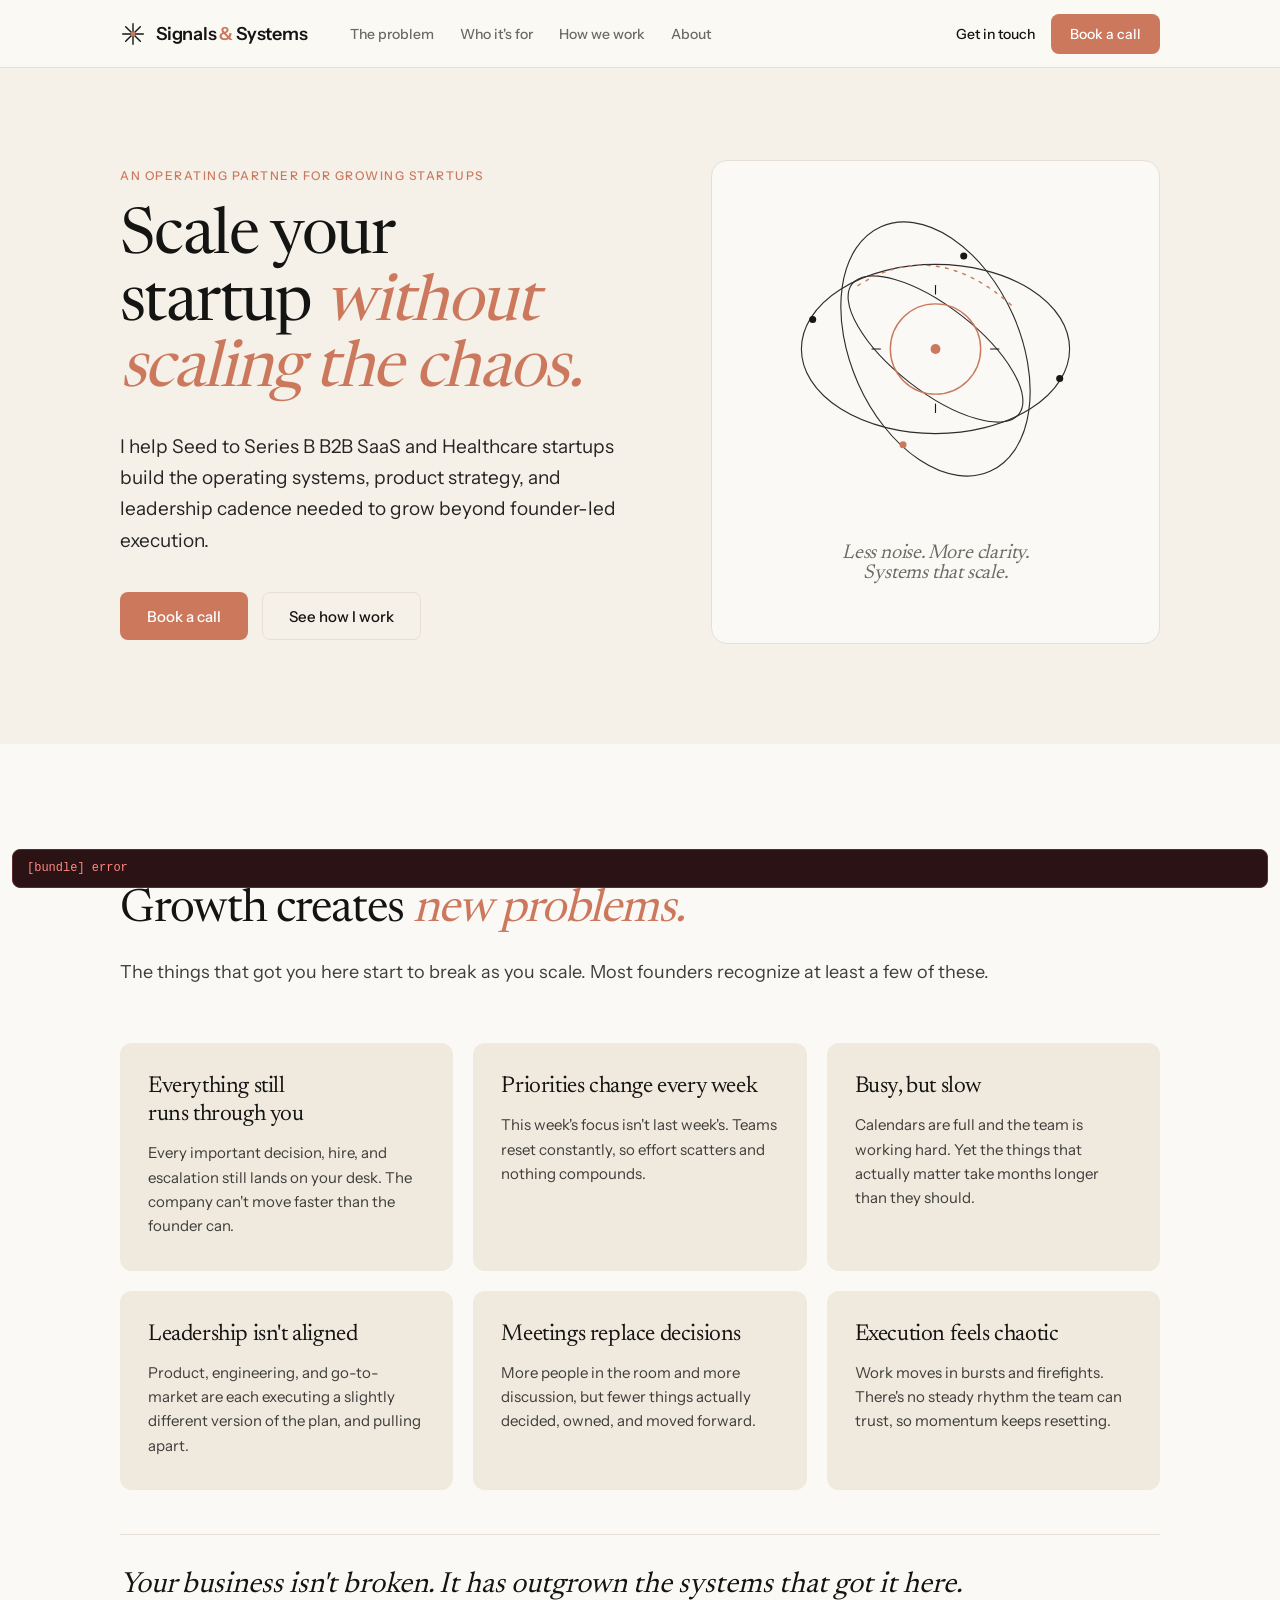
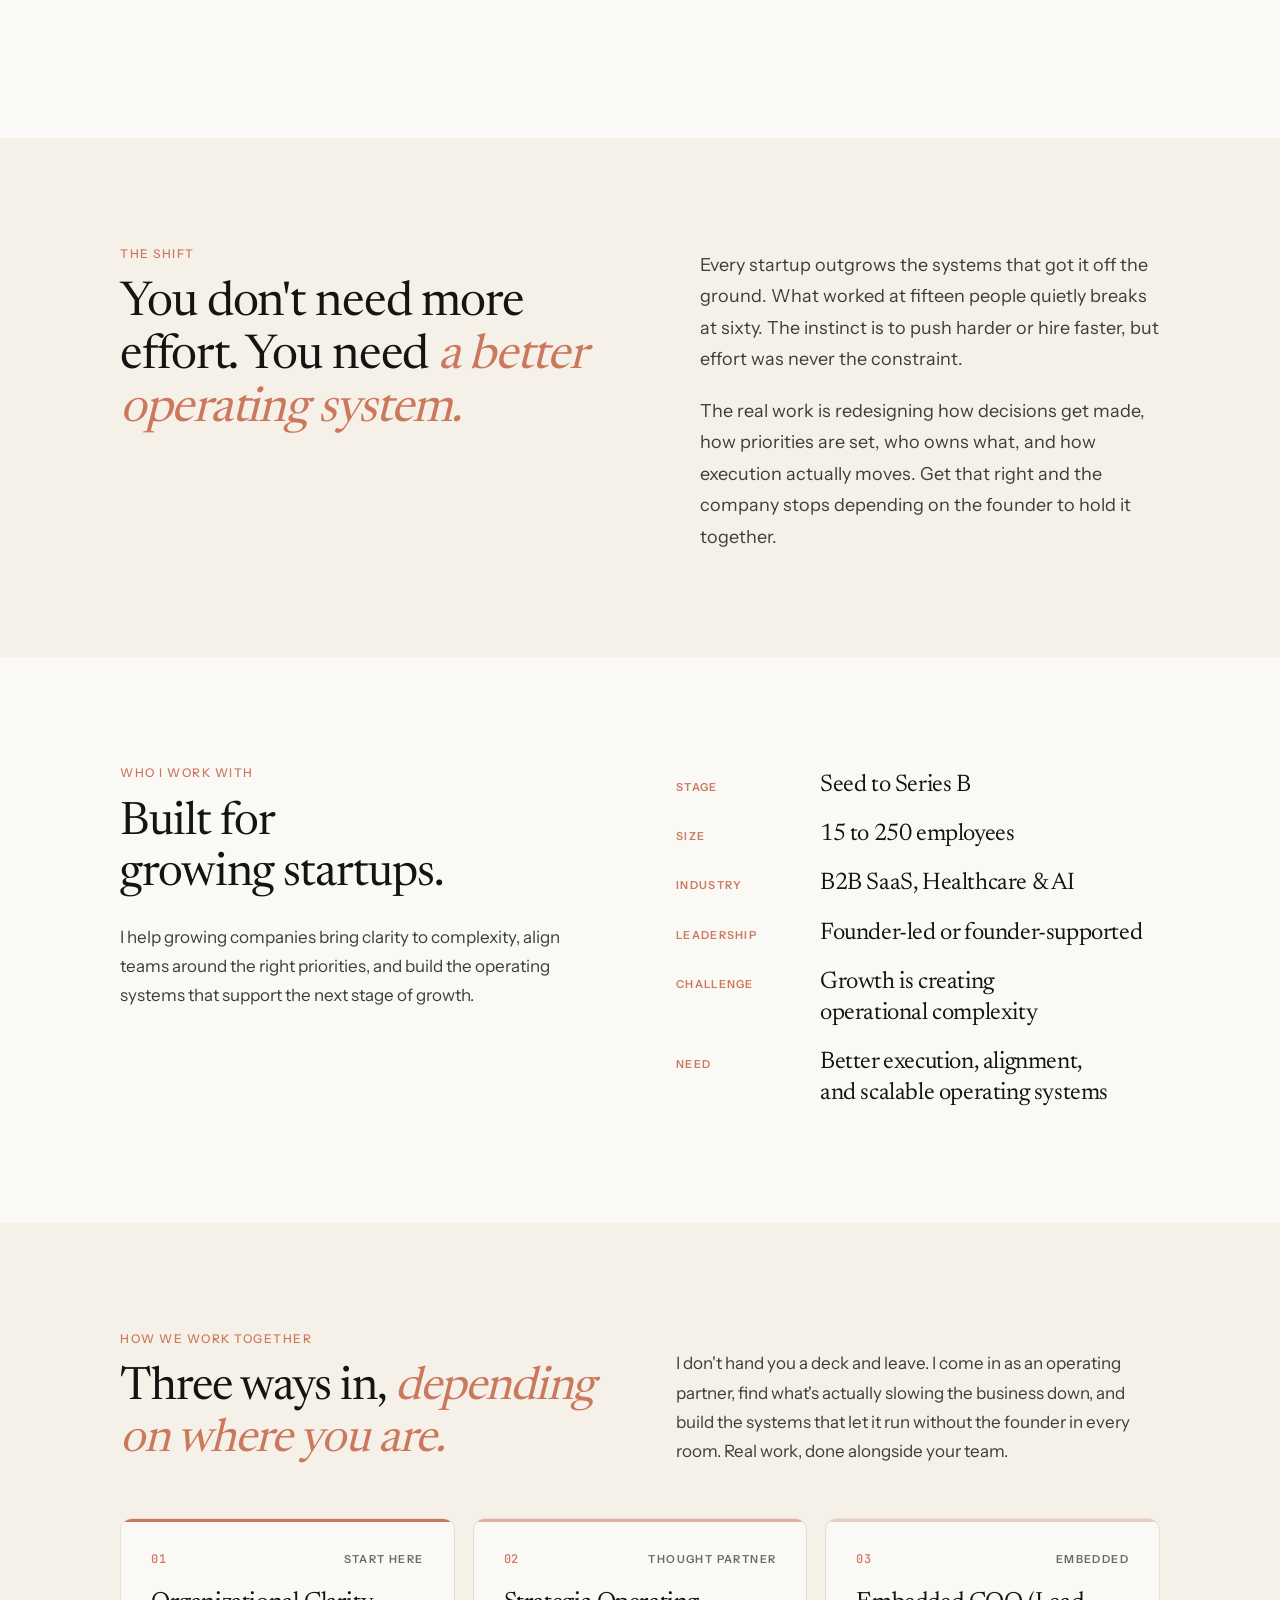
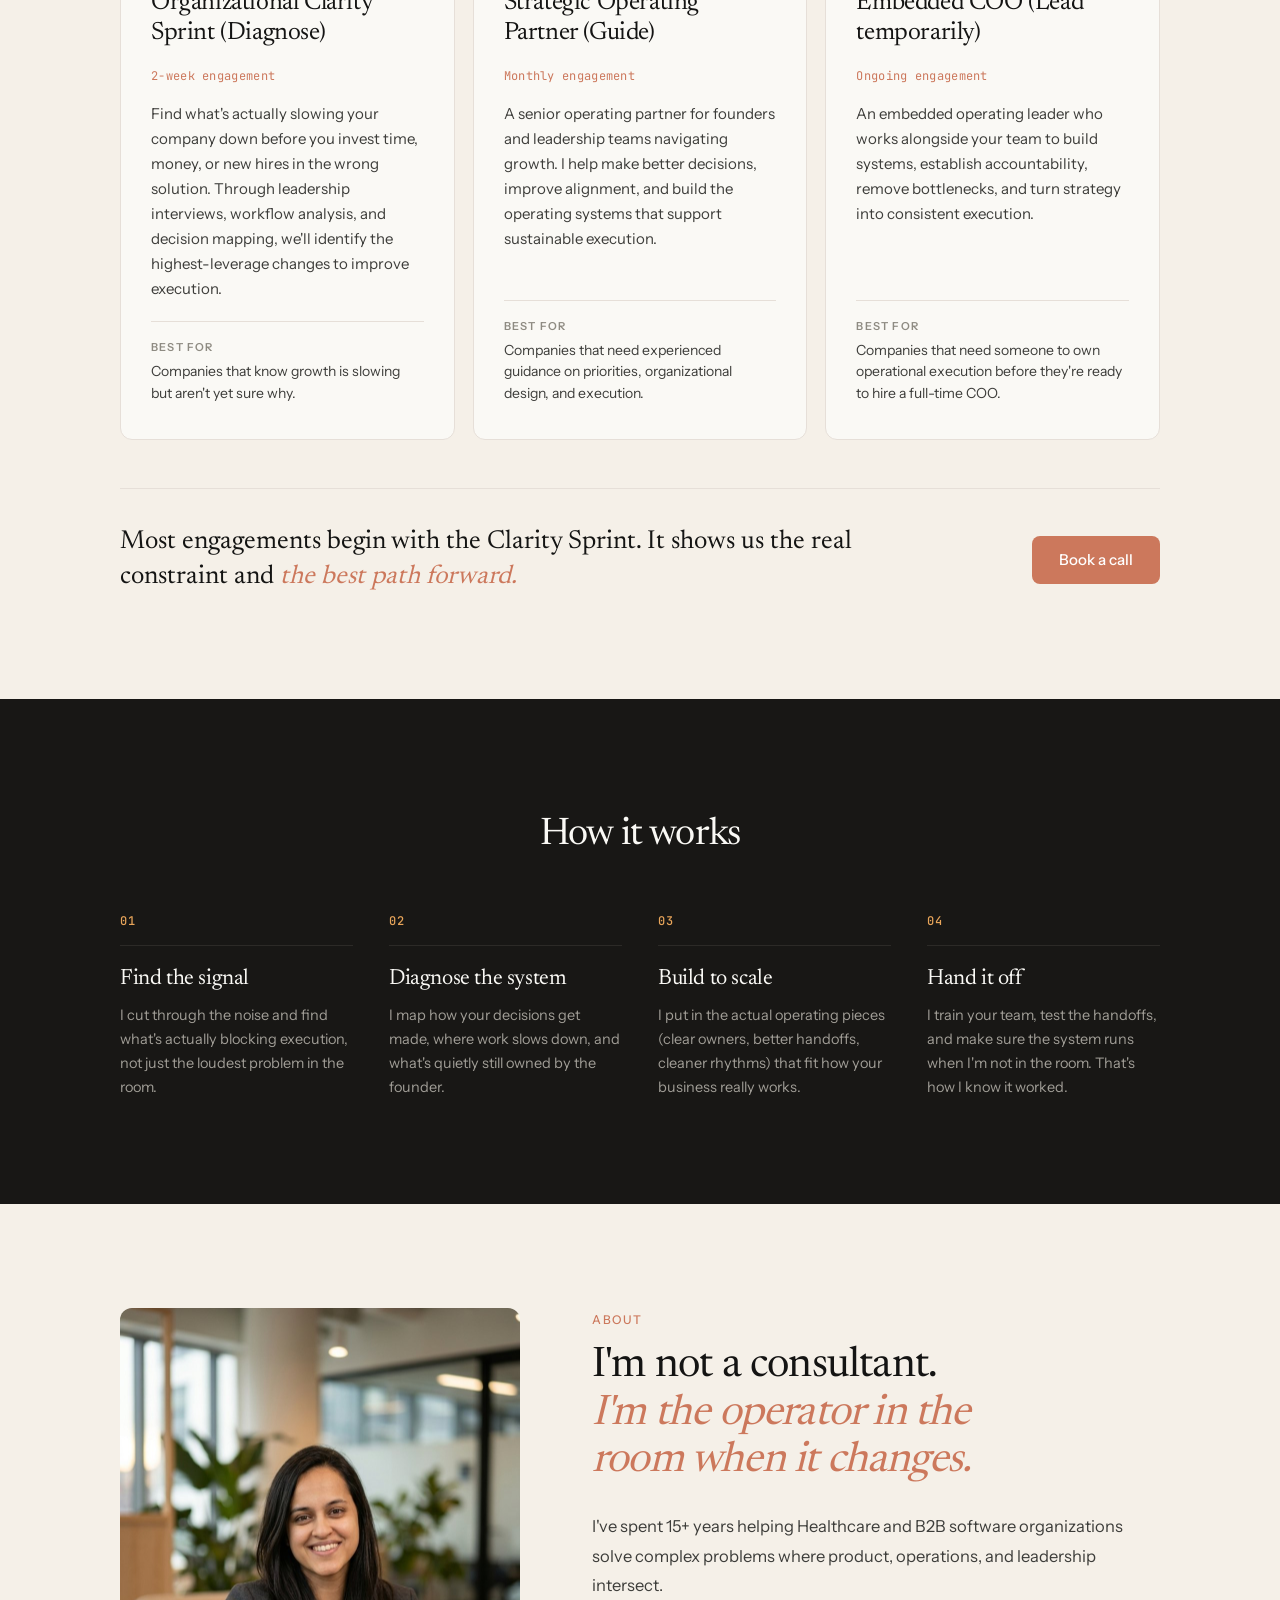
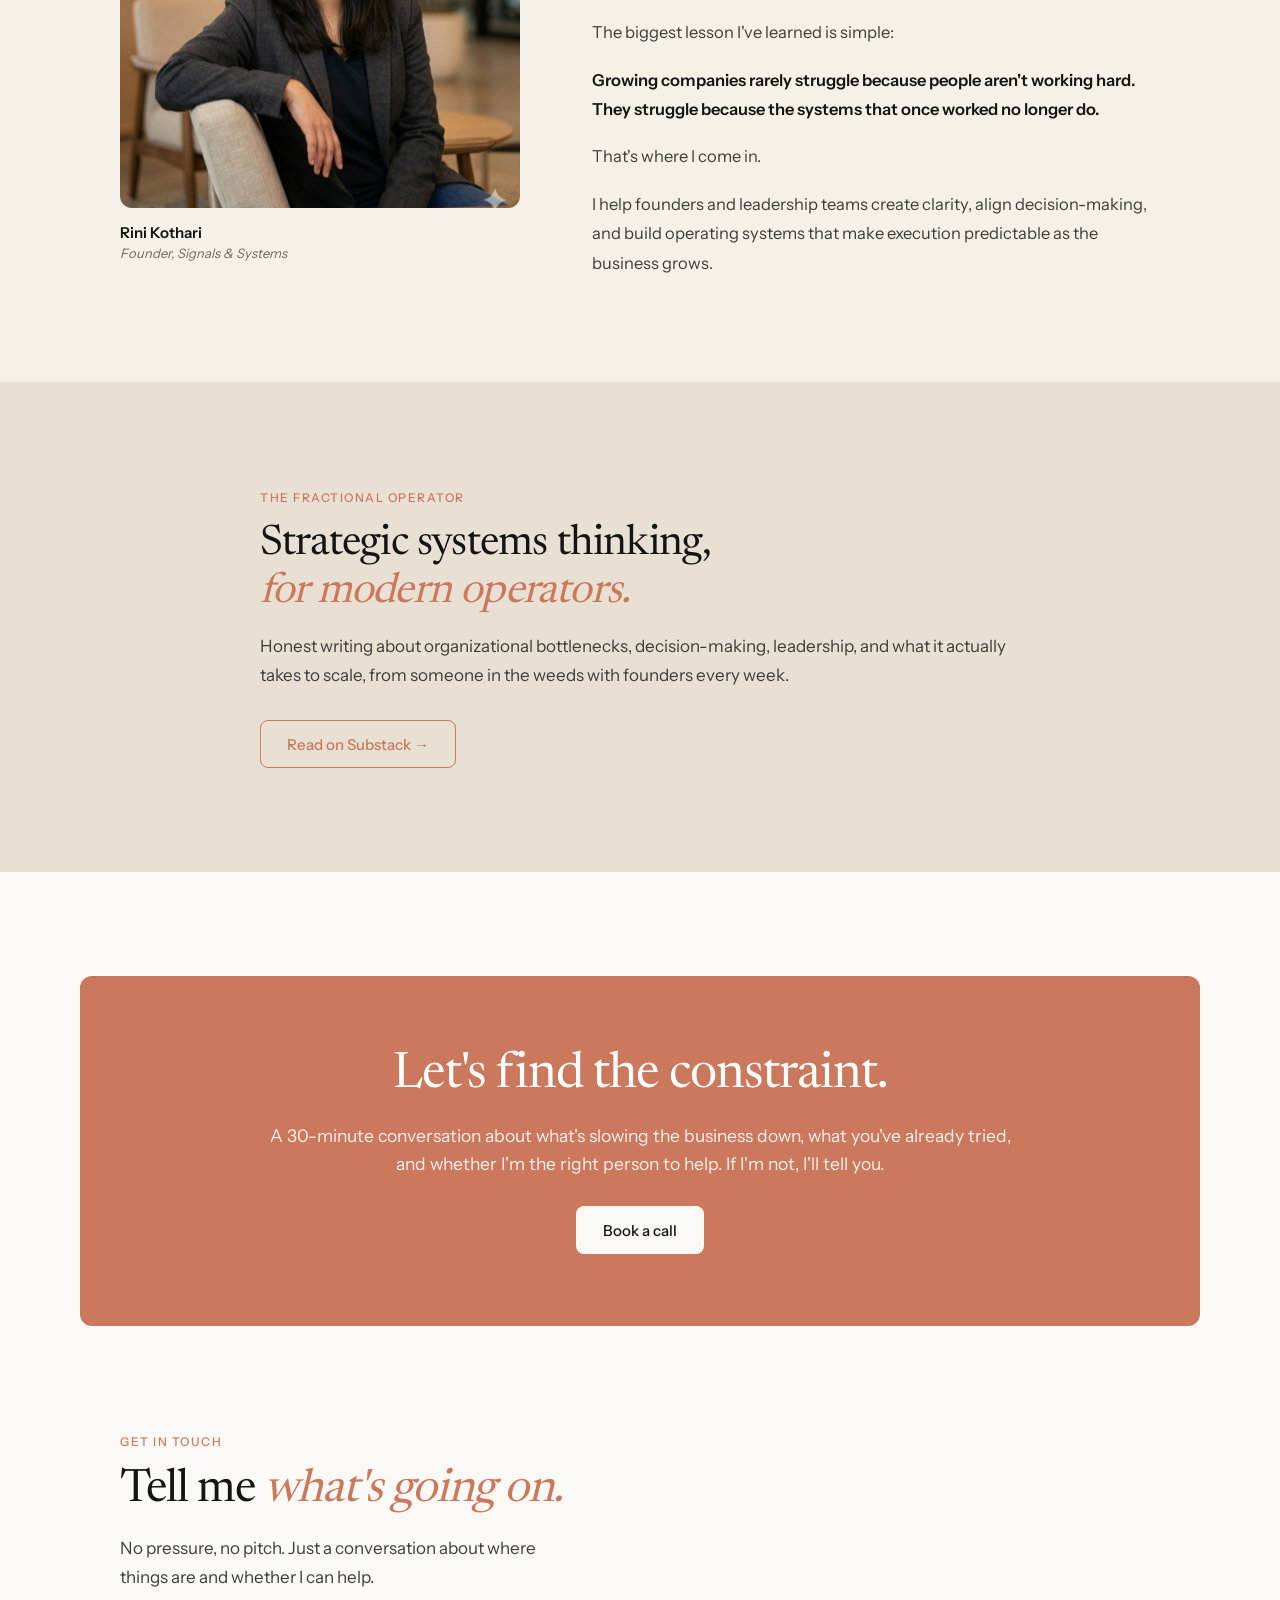
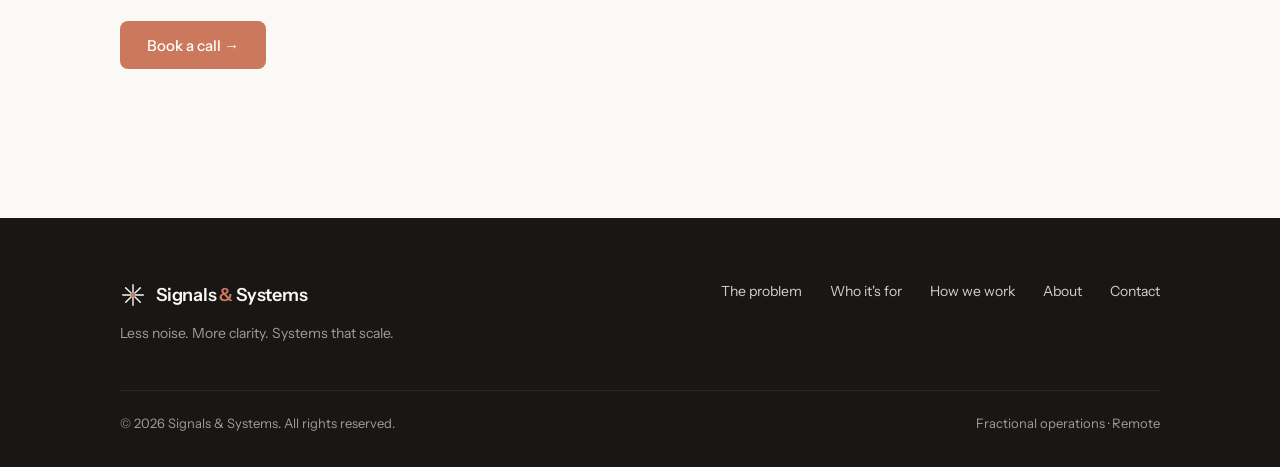
==== commit ea8ce62c: "Add files via upload" ====
--- a/index.html
+++ b/index.html
@@ -2,7 +2,7 @@
 <html>
 <head>
   <meta charset="utf-8">
-  <title>Signals &amp; Systems — Fractional operations for founders and leadership teams</title>
+  <title>Signals &amp; Systems — An operating partner for growing startups</title>
   <style>
     * { margin: 0; padding: 0; box-sizing: border-box; }
     body { background: #faf9f5; display: flex; align-items: center; justify-content: center; min-height: 100vh; font-family: -apple-system, BlinkMacSystemFont, sans-serif; }
@@ -172,7 +172,7 @@
   </script>
 
   <script type="__bundler/manifest">
-{"a6641603-c56f-40b8-9494-dca0fdb290e8":{"mime":"image/svg+xml","compressed":true,"data":"H4sIAAAAAAAACnWRQW7DIBBF9znFaLKOMTZurMh40Sv0BJRQjILtCLuG3L7C0EqtmtV8vt4bjUS3bBq8ua4DR9YiDMroYU15M8q/zoFjCSWwFmIXRjstHId1vV8I8d4Xvi5mp0lVliVZNo3gZqs4mlEjCGfEyYp3ZTm+GT0Ju8Ao3A37A0CnYVndfFMcj5RRRmvMxSkfVBUvP5U1k5LiztHNn9N1XwDQxRYC5VgxhAfl2CCEKj8rjqzGviOR+is0iY9gSOAuVOyZQMsiOylFqz7v3Xd6Ymbql5m3/WN2RO9DGietAhnSkfKRpuPICobwYazleJTy3DYy+onvD138hf4LwNcFqdgBAAA="},"1bc57976-2963-4f71-ab62-329169ffa75b":{"mime":"image/svg+xml","compressed":true,"data":"H4sIAAAAAAAACnWRQW6DMBBF9znFaLIOGDANqTwseoWewHWMsWIgMhTI7StjWqlVs5rvr/dGI1mMs4HFXqeWkFcIrbamnWKerV7ehpWQAQNeQejWzvUjYTtN99c0XZYlWYpk8CbNGWPpOBsEPzhNaDuDIL2VJyc/tCN8t6aXboRO+hvWBwBhYJz8cNOEx0Y2l6bEvTjtB+XJy0/lbK+VvBP64bO/bgsARGhhzQhzjvDICEuENd+fOSEvsBZpoP4KZeQDuEZwE3L+TMhYsjsxBas4b913emLu1C9z3/aPKVKzDWW9chrUGo9Ujzg9IU84QmOdIzwqda5KFfzI1wcRfqH+AhOVqFPYAQAA"},"d4b1e73a-b430-483d-8f2b-c7a0ad079936":{"mime":"image/svg+xml","compressed":true,"data":"H4sIAAAAAAAACpWUTZKbMBCF9z5FV2eTLGyk5tcp5EX2WeUEGsyAKjIQoTGwyyFywpwkJSy7xpSpjHeoq7+n191q8v5cwaCOthYYE0OoS1XVVmDkDmdVDt/aUSADBjExmKOvSmuBTduUCONJN73A2truaxAMw7Abwl1rqoAYY0F/rhBMq0uB6lQhSKPkVsuXUgv8oapG6h7+/v4D8qW3RhYWtGpKUFq/ubNVbYOHDcAGIK+gt6b9WQr8xDOe8hh9YOvd811yb63tZKHsJJDt9rMMQF5qrbq+hGIUSAlDKCaBxBmCGQXyvfuYBHJieMgDn/0xlq6sE7FGNv1ra04CTWulLT9vKQJKGBBnX57Wjr128lA6zNaU86A6LJpXFGkWF8vm0V3rvKlCmUI/9CQwidxVlwyf3klbw1Hgdx4z4MTgF+cMtikDIgYhu915lH0tjZGTwAj2t7CbfSE7V9Zbc3TyTvFdGZv/eEqvRVyLvHP4Hs2SC8mTbCbjG+nf1ioZhR6lmJ5EQ+b9ps9eSjy6kGGULNBHlX58XVY6f5nnvIsj942euEAeEsJI1wjdFsWlrlKUZQvKdWKFCsPMU26ojgpjT7nICsUzWlA8fUzNTyl3P6bDP7x+igz7BAAA"},"4482b959-90aa-49b2-97bf-af5a18310226":{"mime":"image/jpeg","compressed":false,"data":"/9j/4AAQSkZJRgABAQAAAQABAAD/[base64]/2wBDAAQDAwQDAwQEBAQFBQQFBwsHBwYGBw4KCggLEA4RERAOEA8SFBoWEhMYEw8QFh8XGBsbHR0dERYgIh8cIhocHRz/2wBDAQUFBQcGBw0HBw0cEhASHBwcHBwcHBwcHBwcHBwcHBwcHBwcHBwcHBwcHBwcHBwcHBwcHBwcHBwcHBwcHBwcHBz/wAARCAQrAyADASIAAhEBAxEB/8QAHQAAAQUBAQEBAAAAAAAAAAAABAIDBQYHAQgACf/EAEgQAAEDAwMCBAMGAwUGBgEEAwEAAgMEESEFEjEGQRMiUWEHMnEUI0KBkaEVM1IkYrHB0QgWNHLh8CVDU3OC8WMXJjWSokQ2/8QAGgEAAgMBAQAAAAAAAAAAAAAAAQIAAwQFBv/EAC0RAAICAQQBBQEAAgICAwEAAAABAhEDBBIhMUEFEyIyURQzYVJxFSNCQ2KB/9oADAMBAAIRAxEAPwDPdgsvtnskCa/[base64]/jlVKnribAFTNJVXIuVCWS4gBSTSi/C7FVNA7J01LPUKEBXUTfRMPogB8uUa6sjHomzUschQbI19EM2FkK+hueFObmO+q4YmkdkGiWV19FbsmHUhF8KzPpgeAmDS3PCFDKRWnQFp4TZjPorI+i/uph1AD+FChlIgQ0k8IyBqLNAQ69k6ykI7IgbsXCCQERt4X0cW36J3bYKEGiLJLhdPEJDh+6BBhwsmHjlEuwmXhEIK8XKHkh39kW8YTZNggECNGHdsJyKhaCDYJx8lky6qIwjYNpIwwxsHZFNMbeCFA/bSPzSm1h9VNwdpYPtDQMFfGq9CoNtUT3S21I9VLBtJf7Tc8pJqFFmqaO4Tbq8BQNEv4oucpp8gLjlRLtRtfOEw/UO98qAJl0wAyUw+qZftZQcmpX/[base64]/pQz6P2sVz9kkdTfFggnIShUAd119IW8BMOhcOyilJE2xYSKj0KcbUKNc1wSd7mp1maEeFMmG1A/JLErT6WUKJ3BKFVYqxZyp4CaDm8r6zT3UU2rA7p5tTburFlTK3haDSxcMaZbVA2TonBTKSYnts4Y/Rc2JwPaUqwKNitMHMfPouFnthFFmVwsRACmNJMeOEX4a4GKEAzGueEjfDSTEoCgIwhNmFSHh8pJhUsgxDLsI7KQhrto5QhhumzF6cogomf4rtHzJqTWj/AFKHdEU2+En6qA5JY6yb2uls1c4uVAuhPqkFrwMFEBbIdWvbzI6LU7/[base64]/VMPZZSyCTPbvhNvrSO6RKMFR8xOUyFYY/UD3KGk1E/[base64]/VI8BvoleJFiysrZoj6Jp1E5Wg0rT2CQ6ib6JHhHWYqbqV7Ugtkb6q1PoBnCGloLX8qR4mh1lTK+JntTjalyKnpbGwCFNOQVW7iWLbIJhqNxt3UlAS63NlFQwkH0UzSswPRXY5WU5Y10P7ccLm39kRsXwYtJjB9i+2XyiNi+2IEBti+Mfsidi+2BEgLs7JJYi/DXPD7qEA/DzfuuGMW4RZj7rhj9lAATokgxBHmJIMalgI50PsmnQgqSMSbdEimAinwpgxDdx3Uq+K4Q5iyiBhumx2IVy0xuBhVfToxcYVv05vCNik7A3yhP2wkxNs0Jy2LJWMgeQISQZKNkHohnj9Uo4G9v6JpzUW5vKZc1QYGc1MvCJcEy9p/[base64]/HB5QbINVAvfKiahuCpZ7g76oaWJpvhKyxOiCkjuSeEw6NTMlODxyh3Ux9EtB3IiHRJHh+yk3Ux9Ej7OUSWR3heyQYQpEwpBi9lLJRGmC98Jp9KCOFLGL2STD/9qWSiFdRj0TkVLYjHCk/ABPCdjp+MIgaBoYLdkdHDjhPRQW7IlkVuAoLQy2NOtZ2TwZ7JQYiAbDQlhmE4G+yUGqEGwz9EoRpzalgKEGRGLWsleCCnQO1kvaoQHNNcJBprdkcG+q4QO/CBAIRbfZKDc8J9zecLm1Eg3ZcsnLLlgoShC5tTlvRc22UIN2XCBdOEJJCgBsgFJsnLLllCCWjKLib+SZjZucAOVpPS/wAIOpuoo2S09EIoXZD5jtCDkkGjPHUsjT8qQY3NNi0hXqTRx/Sg5dG/uptrEUin2XbKxS6Nn5UI/SnC/[base64]/oiXhMPBuVBkCPBQzwjHhDPGUCAzgmHA9kS8Jp4UICubc+6SKff9U/tyn42gBMhZMB/h5d2TbtJNuFYYQ0gBGMpmvCsSKGylP0p3oufw0tb8uVeDp7TmyadpotxhTaBSKM+jcENLA5t/[base64]/Zc+yoNDbiJbT+yeZBZSP2b2XRBY/[base64]/mZ9FVJNSU0OmnFxYT4zHdgvnMid2VLg6jBt5kczX2O/EtbMqZOSU0Z4sg5aNpQw1Vr/xJQrmn8SiiFyESUI9LoV+ngi6kRVg97pxszTzZHYgbmQT9L9kw/[base64]/ui3hDPCgQV4wUO8It4Q7whZAVwTLgiXhMuChAZ3lSBMGm107IMFRk24HCaIsuiVhrLEZUnBXjAuqeZ3suiKaudcC6tTM0i909SH2RrLO7Kt6fOXNGVOwSEhNYFyOSRCxug5KcE2IuipJCAE02QFLY9AztPa/tdCSaOHHhT0NijWwtcEySYjZSn6KBfypDdL2nhXZ9I0g4QslGPRRollbjo9vZFsisOFIupw3smjGLnCBATw194aK2XXNnsgFAvhrmxFbLLnhlQYH2d18I0R4ZXdmfZCyDAj7pYaU6GFLDVLIJaE6G9rL4MCdAsgQT4IK4YfQJ8NXxHuoEGdEE2YwinD9E2W/RQKYM4XKRtRBYkFtsIBGti4G8p7avtt1CDWxfBuU7sXC3KgBsDK7a/[base64]/p/ZWsOY4cL7wo3dkrgFTZSn6T7FDu00g4ur2aSNyafpzD2CVwGUyhuo3tSfAeOQrtJpYPZCyaWP6Uuxjbyp7LchdDb4srBLpgF/[base64]/st+2V8yi3O+VWozSE6fEQG3Vkp47NyhKWlAHClY47BEkQWdo2oQAo6oGEM1tylLfAVTA3ClYxdqj6dvGFJxjCeJTI+LeUw9qKITT25RFQBIxDuj7o97f1TLmZQGBNi5sRJYubEGRAxYubP0RBZ+S5sSjDGxfbE/syubFCDW3K6G+id2r7bZQInb+qUGpQalAYUIcDVy3qlgX+i+I/RQg0R6pBanSFwtUCMWykFvsniLFJLUAjW1fbU5YFcsoERbuvrJy18LlioARZfbfVObV9ZQlCNt0q1x7JVrFdsR9VCDdrrhanbdrJKgEN2XLYTlrrhCgRstX232S7LpCJBuyTbKc47LllADe0pNk7ZcIUINkJJA/JOELhaoQQBi9l0N/VK2r6yhD9BnUrc4GUxJRtIPlCkVwi4XRUjJSKtqOnsMbvKF5m+POixyUsJDBuEnovVuojyOXnj4w04qI42kX86sXJRk4Z5UqdCLRcBQ1TRPivYFa9W6W0R32qst0kVOqU1PsvvkAIUnGiRkRfSfRNdr0jSGuDCeVsuk/Ax80IJe9rrLVPh90VDSUkJ8JowOy1vT9GZG0eUAJFBeQpuR5G1T4JarS7jDI2RvoVUazoXVNNk++piWg8he6qvSI3NN2hU/W+moZY33jB/JK8doO5xPJMGnPicA6Mg/RGTM2sstU1fpyOGWSzALFZ1rUAgqHMA7Lk6vG4HY0mTcirzP8N5ddOM1kxDm6ZrWl1wBdJpNDnq+MX9lXpU2+CzVtJEjB1Ie7iFIwdSA286hZuka2DIbcIN2l1cHzRuXW2NHF3pl7g19hHzhSEOtRu/EFmIZUR8tcE9HUztOCQhTG3GrRanG78QRDK1hPzBZdFqVQzujodblZyCpQbNIFQ0913xWn0VEi6iI5KMj6gaeXYS0Sy2ODHYsmnQMd2ULHrTH/iCLj1JjvxKUGws0bXHgJB08f0pcdYx3BRcc7T3CG0m4jXaZfhqHk0v+6rExzXJTmsPYIOCDuKfLptvwoCWgduFhwrvJTsKEkomk8Jdo24r1NSuB4spinjLbXRTKMA4T7YLDsloKGbeVNngol7Ldkw4IMZAzxZMOKJeEO4JR0MP4yh35RLwmHIFiQw4Jl4yUQe6ZeL/[base64]/[base64]/iCYdqETe90QUE9lwj9FHv1WMcEIWTWWg8qUGiZISTYd1XpNdH9SEl14f1cI0ycFq8Rg5cmzUxDlwVNl18f1IOXqAZ86KiS0fqkuHhdXDwtpkIvUv5bvRYL8UWg7L/1LetS/luWE/E4YZ/zK6BnymU1kI8I4Ve0aJo6poLjHiq11bbRKtaY23U1B6eKnydFa6PYXSkLPssVhiwVyjY1oCp/SJ/skI9grkzhVM0Y+huaO4UDqUN2O4Vhl+VQtePI5SPRJoyTqOANMht6rEuph/b329FuvU+N4+qwvqb/AI530XO9Q6N2g+xAUNJ9qqLWvlaRoGgtJZ5R+ip3S7GyVjgVtGg0jNrThH02CqxvUZ+AWo6eY5g8o49FB1XS7HG2wfotPfTtLRYdkE+h3uwxdmkcVmXv6LbLjw/2XGfDqOTlh/RbBS6KXWuxTVPoYHLf2VUlFjJMwk/CqOVtw1zT6hR9T8KqmO/huP0IXpaLR2AfKE4/RY3D5Aq3BDpM8iV3w91WnuWxhwCrNboup0Jd4kDwAvZ9Z0/C5puwfoqR1B0rC+N33Y/RJ7f4Hc0eT3arLSus+4I9UbB1Da13Ka+JPT405skrGWsfRZg6o8MZuEm1lkZpmlUvUQ/q/dTVLrrXW8yyfT3y1MjWx3ytC0bpmuqA0tuhQXJFvp9Xa6ykGV7HDlRVP0jqcbQdoKIOjV0Au6I/kg1QFIkxUtcOUreD3UU1ksZs5jh9U+17gAqm6LUiQDspYJshoySimNxZCx0NyAnKHeB25Rr2oZ4SMZAkgyhnd0W8YTDh3slY6BXhMuCJeLph3ugy1DDhZDvGbot47JhwSMcFeEw8It7UO8cpWQEe05Q7wjHN5TEg/VAagGQXumXg/ki3tQ7gAoQFITbhlEFvKacLKBENGR+ykqXFsKOaLFSNKeEY9iSJuldwpWF2AommNxdScRwtEWZZGqfD3oFuuBlbWj7gnys9fcrctN6aoNPiayGnjaAOzVRvhZrVJVaPBCxzRLE0Nc2+VqUbg4CxSYkptuY0ntiqGTSQ7beG39FD6t01Q6lE5s1Ox4I7tVgI5SH4abq/Jhg10JDI0zzT8Qvh0zRHOraFh8HlzB2WeNb5cr0/[base64]/VI29wqDL1EO70BP1IP60VEG40WTWWDug5NdGfMs2m6maPx/ugJeqGgfP+6KiLvRpkuvNz5kDL1AL/MsvqOrGC/n/dRk/VzRfz/um2A3o1WXqAZ8yCl6hH9f7rJpuriTYG6j5uqZDwSisbF3muTdRDPnUfN1K0fj/dZNJ1DO++ShZNXnf+Ip/bBvNUm6nYL+f91HT9VsAPnNvqs1dWzO5cU0ZXu5cUfbFc2X6bq1tz5j+qj5uq73tf8AVU+5PJOVw3sjsQNzP3oXCbBdXDwrRSL1H+W5YX8TB5W/8y3XUR92VhnxMHkH/MroGfKZlVi8KrOnY6loT/8AlCs9Z/KVb08D/eOiPpIE2Toqj0evekT/AGWI+wV0ZwqX0if7LD9ArpH8qpZpx9HJeFDV/[base64]/D+QISs6biIP3Y/[base64]/xufIxwp9N2n1fJ/osjyuEXUcb8hTomeoertS6heRUy7Yu0bMBV0hPFqTtRjFLhEfI1b2wubQU9tXNuUQDBamy1EluEgsQbCkDlvsmy1EloTbgAlsYHLU2W3T5t7Jp0jByVAiC1JLb5XzqiMd0O+vY3uFCD5ak7f1QMmqsHcISTWmi+QoQmLW5SS5o5KrkmugDkIGbqAdnKUEtzp42/iTD6yNt8qkzdRc+b90BN1F/e/dTayWX1+oxgHIQsmsMH4gs8m6jt+JR03UvPmR2E3mkS64wX8yCl6gGcrNJupCe5QMvUEp4KKgD3EaZL1CL/N+6Bl6jAvZ1lmsmtTO7oZ+pyv5cUdgvuGjS9RjPn/dAzdRt7PVBNVK7uUkmZ/Acm2C+4XGbqQC+VHzdRuPdV8U87/wmy63TZnnKO0G9kjN1A84BQcmtSO/Eut0d55un2aHgYUpA3MjX6lK7uSmjUTPJwSrFHojf6Qio9GaPwqcE5ZS6kT7CdpUBVuqW3zZajV6ONnyqrappQaCbIpojRn808t8uKZ8Vx5JRuqQeE4qMJVyFHd2V1NtyngwnsiQ4uhLED3cNTjaKR3YoWiA6+uVIM0uVw4T7NFkchuRCJXxvZT7NBceUTH0+O6G5Bo/b9cPC6vjwrEKReofI5Yf8TB92P+ZblqH8tyw74mfyx/zK2HZnymY1Y+6VaoW//uGiP/5QrNVfylXKAf8A7hov/dCfL0Vx6PW/SA/skX0CuzDZqpfSA/skX0CurPlVDfRox9HH8KNq2Xa5SjuEHOAWFFDMz3qCC7H2C879ax7NTI9l6Y6gjAjfhebuu7DVT9Fg131Nei+4f8KaYTV05I4cF6W0akDY247Lzn8If+MqcfiC9MaV/Lb9E+g/xiav/KyWZGALJQaEpfLY2ZzlvRdC+XbIER8EoZC4u9lBhib5VXNXHkcrJMMKvat/LcjErmYR8Sm3pZVjMkY8aH/mC2v4j/8ADSrHZW/fQ+u4K9fUyM9EdBC1LF9AtY04eQfRZT0Jb7ND9AtY0++wKpl2IlQPLlDVAuCiR8qHn7pS8rOrt8jlk3Ujf7T+a1zVvlf6rJ+pB/[base64]/iCCl1xov5gjRCwFzR3Tbp2N7qqzdQNH4kBN1GBfzhSiWXN9XG3uhpNRYL5Coc/UoH4x+qjZ+pufOP1Q2htI0ObVmDuo+bWmi/mWcz9THPnv8AmoyfqRxJ837qbCbkaTNr7R+JATdRNF7O/dZnNr8juHfugZdZmdfzIqAHkRpM3Uoz5lGz9SD+tZ+/UZX/AIihJaqV3co7Ae4XubqbnzqPl6m586pjnTv4Dl82nqH2wUygD3GWSbqRx4ddAya/I7v+6j2aZO9EM0SR3KO0XexuXWZXE+ZDO1GV/wCIqVZoF7XBRcWggfgR2om5lZM0rz+Ir4RzyfhKuUWhtB+T9kVHozf6f2Q4IUVtBM/snWaRK7lX1mjNH4UQzSWj8PClohQmaE4nN0VHoAx5VfGaWP6U+3TAOApuIUePQgPwopmigfhVybp7R2SxRtb2S7iFSZozR+FOt0ho/CrR9ma3suGEdghuGK63SwPwpxunD+lThjt2STGg2EihQAWNgE82kaEcWLuxLyEh6yBgacYVP1iJu11grzXss0hU3WG+VyMWF9GU9QNG52FXiMhWPqMedyrzhwtMOioMoqfxXBWei0YSNF2/mobRGbnj0Wj6VShzG4STY0VZDxaA219qKj0Jg/CrnT6eHNBsiBp4H4VXuH2lQi0Vot5f2RLNGaPw2/JWttCAPlTzaMDkIbiUVZujgW8oTzdIb/SrOKVoTggaOyFho/UxcPddXx4WwoI3UP5bliHxLH3X5hbfXjyH6LEPiZ/JP/MrIlGUzGq/kquUOOoaL/3ArFUn7n3sq5Rf/wDQ0X/uBPl6K49HrnpA/wBli+gV1YMKkdH/APCxZ7BXePhUs0Q6FHhCzDylFOQ02AVEMym9RAeE+3ovNXXeNVP0K9LdQ/yn47LzT17/APyZ+hWHXfU1aL7kx8If+NqP+YL01pP8puF5l+EH/G1H/MF6a0n+W36JtB/jE1f+RkyOLrvJXMYXdwC2FCOgLtk2ZF0OuoSxYXUkFKQCMy8FV7V/kerDOMHKrurfI5MiuZiHxFb/AGaVY7N/Ph/5gti+In/DSrH5R9/D/wAwV6+plPQ3Qv8Aw8X0C1jT/kCyfoQf2eIewWsaePu2qpluIlR8qHn7ohvypicXCUvK3qo8jllXUbf7R+a1jVW+Vwusr6ib/[base64]/JJJmqS9RNA+cICbqVufP+6ymbX5cnc5Bu1x7j8xV/tlXuI1Gbqho/Go+bqe4PmWdHVHu/EVwVUj/AFR2A3l1n6mcThyj5eonHglVy0jxwV37LK71R2oVyZJy6883yVHy6zIb+Y5SRpr3ckpxujF3ZSkS2ASarI78RQr62R3clT7NCBtdqJZoLeNoU4JbKoHyycApQp53jgq5R6A2/wAqKZodrYQtAso7NKlfa6Jj0N7ublXqPRrdkVFpVvwqbiFGj6f/ALpT8fT4v8n7K+x6WAOE6NNa30Q3DIo7NBAt5UQzRAPwq6NomNtgJX2VlrWQ3EKnHozQMNRLdIAt5VZm0zQOF3wB2CFkK83SgPwp5umhtsBTfg+y54XsoSyJbQMHZOCkYOykfCyF94VuwQDYAIG/0roiA7I/ws8LnhYQolgjYvZPxUkkxDY43OcezRdERQB7wOxWtdA6LTkxvMYJ9SFVlye2rLceN5HSM4ouhdbrgDFp8tj3dhSDvhb1GG3+w3+jl6t0jT4GsaBG3j0Vhjo4iLFjbfRZo58k+jS9PGPbPDlZ0NrlHfxdMnAHo26hZ9MqICRLTysI/qYQvfr9Jp5QQ6JpH0UbV9H6bVAiSliIPq0KxZMi7RX7S8M8FugtyEjwcZC9pah8Iun62+6hiBPcNsqpqP8As/aRNcwb4if6Sj7/AOoHtSPKxiSTGL8Lf9R/2d6ht/[base64]/tlQaz9S1w8FdXDwtzM5Hah8jvosQ+Jf8k/VbfX/wAt30WI/Ev+SfqrIlGYy6q/lKuUQH8eo/8A3QrHUj7lV6iH/jtJ/wC6E2Toqj0etejz/ZYfoFeI/lVG6OP9li+gV5j4CqNMOhTu6FmIDTf0RTuEDUuAafoouxmU7qOQCN683ddO3akc9ivQfUs33ci879YuDtQP0Kwa76mvR/cmfhNKI62o93BektKqgY25Xlb4f1n2XUJG+pC9CaNqQMbblNoH8KF1vE7L99pwE26qHqq+/VGtAyg5dYAPzLopGB5EWsVQciY5AbKsUVcJQMqcpn3AQaGjKyTabpzkJmNPZsEjLEMzDCr2rfI5WKUYVe1X5HoxEmYh8QxenlWPyt+9h/5gti+IQ/s8qyGQffQjvuCvX1MrPQXQg/s8X0C1fTx5Asq6D/4aL6BavQDyBUsuxdEm0eVMTcFEN4TEw8pSl5XtVF2O7rLuoReY/[base64]/SZJOyaZ0rNMflOfZabRaJ4lsKy0XTjbA7R+i7GCKo4uobbMTd0I9zd2wn8kG/oZzT/LK9IR9ONLLbcIOXpttz5VpcUzJucTzx/ua5pPkSv91JGDDTZbzL040A+T9kDLoDR+BK8VjLMYszp+VmNv7J0aLIPwrVJ9C23s39kDLpO0/Kk9lj+8Z0NOcw5anW0m3srlUaV5flUPUUZjKSWNoZZUyKbTjGETHA2w4SHsO7hPw0z3kWCTaxtw/HCweiJY1vFkuDTpHdiif4fM0cFRRYN6GmMb/SE62MegX32aVuS0pbWuA4U2k3ChACuGlyn4iOO6IABCjiMmRxprdkk0+EfJbKYc4C6ShrBxDi1lzwinfFAX3iA91ADRYfRJt7J/cCOV9YH6qUSwew9F9taiPDB4XwhClEsYDB6r7wk94B7L7wijQLG2N2ODlqHQmrRsdG1zgCFmgjd3yjKKrlopA+M2I7KrLi3qi3FlcHZ620WsZI1pB5VnhfcLzN058TfsDmtqmuDRyRlahpPxa0KZrRJUtYfR2FhjCeN00dB5oTXZqbUraFU6Tr/RKkDZWxG/94KXg6i0+e2ypjN/7y0LIvJTRKbAUksFuyaZXQyfLI0/mnfGaRghHdFhpiTE30SHU7CPlCd3g918SD9UKiw3Iiq7T4HsIdG039llPXnQOnazRzMkpWHcD2Wx1Iu0qraxHeN6w6hbXaNWJKaqR+Xvxw6Fl6P1IlrSKWVx2n09ljTzle3v9qfRmTdK1lQWjfAQ8G3uvEYAL2X9QujocryY7Zh1OP250ja/hP8AB3Wer4I6tloKd2WlwuSF6BoP9mrVWxh0VYCbcOYrx8C4qWLpLTRBt/lNuR9F6F0tjTG3hc16vLPI0nRshpYKCkzybL8CepaJh2MjlA9DZQdZ8NepKMnxNLmIH9AuvdLadjhkBNP06F97safyV/uZSl4Y+GeAqjpzUKX+fQ1Edv6oygn0NjYtIPuLL3vV9OUMwO+nY76hUjqH4f6TVMcfske499qP9Tj9kD+Vy6Z45fReyaNEtf6r6CjoHPfAwgDNgs6npXwvIcFrxzjNWjPOEoOmfpEuHgrq47hbikjq75HLEviX/JP1W213yOWJ/Ez+Q76p49lGUy2pzCq5Rk/x2k/90Kx1P8n8lXaQ/wDjlIf/AMgT5eiuPR6z6NP9kiPsFeo/lConRv8AwsWOwV7j+UKo0Y+jr7WUZWOsxykncKKrh5HIoMujO+qJbMesD6qN60/Rbr1K0+fOFhXVYtWn6FYNd0a9D9iH0OZ0FfubfkLatD1J5iaLG9li/T8fiVpx3C2fQaezW4Q9O6YPUnyWB9RM9uMIJ/iucMnlTH2fyDCYdBkY7rrnHaJjRYyA291caNuAq1pMdmhWmkFgFWy/GiQiTvZNsTnYKt9mhDU3Cr2qjyOVhl4KgNWHkKKFmYl8Qm/2eWyyCQfewj+8FsPxDb/ZpVkLx97CP7w/xV6+plZv/Qf/[base64]/[base64]/CXDthcdpbweEdrJaBWgFK2BOmge08FJNPI08FQZUJ2C6UIwuhrxyEoXAQaGEkbeCR9E5HqNXTm8VVMy3o8pl7uyYcQTyq3FMZSJ+l6412iI8PUJSB2cbqeo/jB1BTAB0jJAPVZ8Te65dVvFF+B1N/psdF8eKyPaKik3epaVZaD47abKQKiKSI+4Xnfcuh2UjwLwWLLI9SwfGDpypG01rGH0cbITVevtDkhc9lbER7OC8oao8bXZVD1molY122aRo9nFUT0jn5LYalw8Fi/2nfiJRV+jTaXRStkkqHAO2ngAryPaxCt3WD3SSEucXG/JKqZIBAWvTYFhhtRTlyvJLcz19/s0/EZkdNHpNZIA+MWYSeQvbOgV7KmFjmuBwvym6KqZaWSOWF7mSNNw4L1b8PvjVqWkwxQ1TPGY23mByufn0klPfA24NSlHbM9tQOu0JxYnpPx50yZjRMySM97tVqovi3oFXYfa2NJ9TZROSXKI5Rb4ZfpRcKIrogQcIaDrHSasAx1cRv8A3kqfUqSZhLZ2Z91Tkdl2N15M/wCq6Nj433HZYH1DSRx1bwAFv/VlZE2J5EjSPqvPfUlT41Y4tN/or9HdlGraaPfq52N10cLh4K7RziPrvkcsV+Jg/s7z7ra675CsX+Jg/sr/AKp49lOXoyac/c/kq/SC+uUlv/UCsE/8n8lAUmNbpP8A3AnydFUT1j0YD9ji9bBXlgwFR+jj/ZIf+UK8x5GVUaIdHXcFRlYLscpRyjqz5Sogy6M26kaPOsG6uFq23st+6kbfxFgfWDf7b+Swa58GvQ/cjOlm7q9+e4W36FENrOyxTpJv9vd9Qtw0PDWBT098C+o/Ysnh+QId8fmBRZd5ELIchdQ5RN6aLBqslNwq5pp8oVjpuyVl0CQjTnZNs9E5/gkL0NScKB1XLSp6TgqB1T5HIoWZi3xC/wCGlWPv/mw/8wWw/EMWppVj7v5sP/MFdHoyPs3/[base64]/YJhxsSniRtTLslMBgst8qPnJuVJSlRs/[base64]/y/soiv0pwZ8mErxJjKbM+qIi0cKMlfs7K0ajRujvdpVWrxsuqpY6LVksZNUN1rpwTgi11X56rZJa9l1ld/eVO1lm4sPiA910Ob6qDjruLlPtqwbZQ2jKRzUwLOys+135XK5ahVAg2KoutT3a7OFKoZOzJerDeQqquPmFlZuqXXlKrB+YJ0gl26Vktt9lr+hTWa3Kxjpg7XNWu6G8bW57KuQUaJRTjwx3KJdMD2URSSWiTxlN0lEsk2Vr4jdkj2/8AK4hFt6h1CMWZW1DR/wA5VfL3dkkukQ2J+CbmTc2tVc4tJVTPv2LygjUbjcm9/VRx8Q8r4B1+SmUa6A5X2fpOvuxXy+K0gAK35HLFviab0r/qtprR5HLFviWP7LImiVZejJZ/5KgaT/8AmqX/ANwKen/lBQNLjWqX/wBwKzJ0UxPWXR3/AAkP0CvUXConRv8AwkX0CvUfAVKNMOhbxhRtX8p+ikXqNqz5HIoMujPepPxrBesATWn6Fbx1IcvWEdXC9YfoufrvqatD9iM6UdtrnfULaNGlADViPT7/AAq0n3WtaPU4blL6f0H1CPNl4M/kGUM+oyM90C6pO0ZQzqjztHe67KicVsu+lPuG5VopeAqhorrsarfSfKEjRfjJGPhOBNs4To7Ks0oak4UFqnyFTsnBUFqnyEooSZi3xDH9ml+ix9wtLD/zBbF8QRemk+ix5+JYf+YK+PRkfZ6A6GxTxfQLU6H5Asq6FP8AZ4voFqlAfKFSy7ESreE3KOUtnCTJwlLyF1H5Cs/[base64]/[base64]/VRcdIXv4SuI6lwOtqn+qJZVyW5X0WnOI4RkemOsEjgx1MiKyrcN1yqfq1TcO9VddToTGHYKoGtxlgdbsqnFovjJMzvqF2+Qqv/iCmdZJMpuoc/MEV0OWXp+XY4LUNFqrNblZHpb9jwtA0mpIDcqprkhqFFW/d2JCMbV373VPpqwtZyioa035QoDLcypBGE+2Vp+qrUNXnlSMU9xyrYxKpMlwWH811rWHugGy4S2ym/KsUBNx+lS4eF1cPdA0ANafK76LF/iX/wAJJZbPW/I76LGPiWP7LIpHsry9GSzD7lQFP/8AzFL/AO4FYJv5Kr8GNYpf/cCtydFMej1j0abUkP0CvMZwqL0Yf7HD/wAoV6jN7KpdGiPQpxwo2s+UqSccKNrD5CiF9GddScvWGdWj+1n6LdOoxcuWHdWj+1krn676mvQ/YrGnO2Vd/Qjhadoku5rOeFmWntJqT9VpugROIbjsh6cP6l0Wnln5JkAmRvPKObASwYSBA4vGO67ZwHZbtDbZjVcKT5RZVPRmEMbdWym4CqkasZIxmwTvZMRlOqpmhCJThQWqHyFTkpwoHVXeQooSfRjfxBd/Zpbeix5/zxX9Qte6/d/[base64]/RNOb+iSxgKZnlKjmN+8KmJW+UqOYLSH6q/[base64]/M1XnSHEbVSNNZ5grtpLeFIkLhSSWapCKeyi6UHaLIlu4JmiUS7J7DlPNqL91CmZ4XxqHjgJaITZqLm3ZNzygs5UIap9wm56uTbhTaNYxqjxtOVn+vOBY9WjUql+0qk6vK5wchVCtmc6w3dU/mkUlMHOGE/[base64]/WEL7su9lwiwVRqAqweQ/RY18S2/2OXHZbPVDyOWQfEtv9gmPshdNCZFaMYl/kj6KBiH/AIxS/wDuBT8gvCoKEf8AjFL/AO4FblfBRE9V9Fj+yRem0K+RcKjdGN/skX/KFeox5VTF8GmK4Ov4UXWXDCpVwNlG1rSGEpgszrqLJcsQ6ubaqW5dQDL1iHVzf7UufrfqatEqmVvSGb6z81rfT0I2NWV6I29Yfqtd0ADY1H04b1Hss7YwGBI8MbgiL+QJousfZdo4lFh0ywaFYaaQWtdVOjqfDYCSFLUte091VIti6LPEb2T/AGUVTVIcOVIxyBw5VbRemckOFAaofIVPyZCgdUFmFFAkYx1//wANL9FkUvMWfxD/ABWv9f8A/DyLH5Cd0X/MFdHoyvs3noP/[base64]/OuuUkoa4JepD70qNa/a/[base64]/oqpOpIklcWYbKPu1CUzL6zS/+6FPSNPhKIo231qjv/wCqFoyv4maK5PVnR0VqOL6BXRgwqt0ky1FF/wAoVrbgLPhdo2NUfO4UdWt8hUkciyjdQO2Jx7WTTdICVmbdQytD5BfIWLdWDfU3C0PqvWGxV8se7IWZ6rP9pe5/bsudq5po26OFSsidGG2tJutY0KQBrVklE/wqslaJoeoANblP6c/APUFXJoHi+QFDvk4QUFe2RoF0t778FdxHCYZLVuihvdQp6uZRSlsjwMo+rY6SDHos26q0+V7XEXB7EKua4JZseidWRVlg14/VXmhrmytBuvE+n9c1fTGoCKpc7wdwF/Reh+jOs4tTgie2UODhflZ4z5plsJvpmwGYEcqI1SxYShG6swgHchavVGOaQXK1FsnwZb8QDanlWPyHzRY7hbB1+5slLKWnFlkEgu6M+4VsejM+zdehMU8X0C1nTx921ZN0L/[base64]/[base64]/Uf5pUPJiTCnK+BzpigDRFzu6pbL4oEjlLTypCKrIHKb/[base64]/yhaM30ZlguT1r0uy1FF/yhWXCgemmbaKL6BWADKz6bmBrydibXCi9UB8B/0KlnBR2otvE76J831BDs8ndey1MPUsrXXEbjg+qiyLwAq/fEGgZLWTEt8zTcH0VFt9xb0XGy35OnpeiuVk32aTde11K6VrjWBvn/AHULrjbxuVBqtcl06XJOy6mlz+3IbW4t0T0Rp2utc4eYKyUuoNksLjK86aB1iyWRo8T91qWiayJnRgPvf3XosWVSVnmJpxZsdLTiogGLqK1Xp8VEbvKpjpuZssLM9laXULZWXtgp2xoxtHlnrjoB1S172MN/os+6X6r1DofWI6OsL/spdZrj2XsrU+n2TtcDGDf2WHfEz4bRV1LM9kQEgBIIHBWTNjf2QXGiyUHxBhniYRKCCPVFydWtlBIeP1XkJuv6l0zWvoqku+7NgT6K4aT1tJUBv3hypjyX2NbNt1zWG1cD27r3CpMjLGP0BCCptVdVNBLuUcZWyBgvm4W2L4EaNt6H/kRfRazpx8jVkvQ/8iL6LWdO+QcqksxEy3hMVDbtKfZwm5stNuEC8qOuR3jd9FiPWErqOYvHF1vGrsuw4WL9d0YkikNlnz9Bh2ZfXdT+A0nfwqzU/EAMfYTW/NDa/CWbxlZ1X0gdNe55WZZGkPOJq9H1X9qIPiX/ADVhpuoLNHn/AHWT6PD4bG2Vjjl2sGVVPK2XY8fkvj+oWgfOEy3qNjjbeCVneoakyljcXSAfmoXTOpG1NWWRuLrFV02XOaibZBqZlAzyjNxkZ6qqaCZJwy/[base64]/RQtdTvLThGyshD8wT0TyDynPsTyQnY6F1+FW2RBVLPkI2SUuYmqShNxhSf2ElvCBYQzpXNFlxlSR3Uo/[base64]/CLkeXKvT9O3OvtSf4cD+FUSymiOMpQ0f+6E83SbD5VcBp4B+VKNCLfKk9wdQMr1rTbNd5VlnUlEWh+Fv+uUPldhZD1VSbWvNuLpozsDjR566hZsqHAqFhbulaPdWLqtm2qUBTD+0M+qtXQDWejIRsjC2fQ6QFjccrIejmYjW39PMuxhKyy7L49E7DQAx/Kut02zr2U3TQgxBFCnbbhLbC4oiKek29lKQRbbJwQhqWBZFSYrijrxhMFt0+QTZcLVNzJtR7JC6khKXQKRLuFQfiUP8AwGqP90q/u+Uqg/Ek/wDgVUP7pWXUeCyHTPOcv8v8kHozN3UNAP8A8wR0g+6/JD6E3/8Acenj/wDMFbqH/wCtmbH9keuNDZtpI/8AlCmB6qL0cWpo/oFKBV6X/GjTl+x8eEFWtvGfojihKkXjP0VmVXEWL5MM66pt1VPYdllrm2jItwtn6vp99XLjkLJtTg8KV4tyuRqY0rOnpHyUvWm/dPWS9SNsHrX9Yb908LKOo2gtf7LBDs16j6GdU+rz6dWgtcdt/VbV0N1X9oMbnPzhYRWtH2gqW6e1p2l1Au4ht/0XTw5Xja/DzWbHuPfPROuMmijs5a3p04mjH0Xjb4ddew3ja6YX45Xp/pXW46uBjmvvcLr48imuCiDp0y7yU7XDhVnX9FZUQvG24IVrgeJYwU3WU/iRkdlZ/[base64]/UYAaErOhj6HXsb6Jl0bSBhEOTb8quTL4gclK1/ACCloB6KVIwkHlUNlyIJ+n5Nglx0hb2UuWD0XA0Dsqmx0gRkW0cJRFhlfV9fTafA6WeRrGtF/MQFivWnxzoqEug0oGpnuRv4jB9v6v8EYYZTfxRJZYwXJr9TUxQML5ZGxsA5c6yqOr/EnpzRyQ+sE0gF9sPm/fheX9c+JGv63JL49Y4h3ZpuB/oqhU1ctQby1YAdy0ZuVux6D/kzHPW+Io9Wu+NWkP+QzMaOwAv8AqTZS2nfFrRKg/PUhwt8w/fBXjmOvggG1zpCB+LBH6J+HWnxPbI1wcALAtH+KvjpIx6KZahyXJ7y0XrfTK8sa2qML3Hykvwfzz+6uEOsTROaGPZPE7ALhYg+ht/ivz2peq54siaRlhgXwVZNO+KGtULWvGsVLWtPkY124n8itMZbPBklBy8nvqPVYpRteCx/cFLkYC3dfC8d9O/HnUqCsE1RKyrLuWzHZYei2jo74zaDr1RFT1Mz6EucPDjmdy63Z3BH6K+OVMzzxSRqj6cvHFieyZNLc8cI9k0UzGvima4O4yusJkcRsGOSDdXJlDRG/ZMcId9AXO4VhEHoMJbaQE3TJiONld+wXFrIKo0rdfyq4/ZR6Jt1GD2R3E2FKGk2PypxulD+lW00I9F8KO3ZCw7CuwabtPyo0UGOFMiltmycEGOFLDtIE6f7Jo6f/AHcqxGAeiSacINkorh0/+6nGUdu1lOGnSTTpGFIjG01uycEKO8IJO3soNQBJBdDPpRbgKVcy6bMYyg2LRByUW4/KmxQhudqnHRhIMQwlGSI+KCxyEfAdq6GAJYahY1BAm2i10h0/KbIXC1SyUddJdNukscLhb+iTZI2FJCvHKbfPfsuubhNuQsdRQzI4lDOjDropyackkOgUwC/[base64]/xJdfRKrH4Sr644WefEh99GqR/dKx6l8otxrhnn2TMab0EX6joD/wDlCW43jH0TWhm3UFD/AO8FfqP8bM2L7HrrR80seewUqOFE6Mf7LH9ApYFVaT/GjRl+x8eChqj5CiDwhah1mFXZOhY9mbdTRbqqQ27LH+o2bKohbNr43VEhWPdVjbWexXM1a+Jv0j+RQNY/lPWU9RC4etX1j+U9ZZ1CLteuXDs6Gf6GVV4tOQg3Y7o7UP5zkAV0Y9Hn5dsKoNVqtNlbJTyua4G+CvX3wN+IX8WoImSSfeN8rhfuvGpVx+HXWEnSusxvLyKeRwDh6K/FPYzNkj5R+nuiag2eNueVPEhzVi/QHWEGp0UEscgIc0HlaxS1gmjBByupGSasMZWgDWaBs8TwQvMXxm6EjrqaaVjAJG3INl6sqZA5pBWadd6Syto5gACSCkyR3IWa8n56SsfQ1DmOxtNipbTK/wC/gF+XD/FOdf6c/Stcq4XNIBcXN+irtBVeFNCSeHD/ABXN3uL5DHlHu/4Zyh9DAf7oW3aU68YXnH4T6tHJQw+cfKFv2lVrRG2zhldLHK4oEC1tILUPUyhrTlCiuAbyonU9VbGx13Ji5siOpNRbDE8l2AF5b+LfWbIYpGMk8xxa60b4p9fQ6TSTEyAGxwvGnVPUlRrlbJK8nYT5QudrM3FRFgnJ2B/[base64]/U+yqvxP+LlJ03FLQadNHLqnDnXu2H/V3t+q816pqM+s1UlTWSvke83e97rhacGlcvlPooy6jbxEnuqviJqXVlb4lRUObGb7YWHygdsKnahNGxgbK8ukOfDa7/FCVlQIt3gFscfHikeZ30CiPtzQ+0EZc92Nzskrpwgoqkc+U2+wuoc6oc1pkjgh+lv2XKZhkLhEzdG0/M7uF9FQy3a6Vu55zdxs1v1T8tPAYyJJHSu7NB2gfkFZaEpvk74lHA9wlfG5/Zt0v7VNE4vihiMfJbtUexlLFJuEGB2LSbIh7qUx+ScBxHDTY/oiDk6a+mrHncwsffIAtZfMp2vJdDLcNuTjLVEuu2QuY8SWPJwUmOofS1NwSWjJAS0Sy00tQ1sJbLZ4AtuIVi/itL4EENK1r9g84vkH1uqP/[base64]/mtj1qQOY76LHOrj5X/mmiBnnXrH/jVX6IXqWfVWDrG321QFCL1TPqr10IbT0Y3yxZW49Pt8rCsS6NbiJbh0+PIy6zS7Lol1p2+QIpqHph5AimhKMcsuWS+FyygLEkey+ISrL4t9FAWeu7r4uwmxICF8X2C3b0VUxE79rSsw+JFYGaVO2+S1aFXVAaxxWIfEzVPE+4a7lYJ3kypI0L4Y2zNnG8SH0iQt1+hP/[base64]/[base64]/VUbrH4gw0sElpRe2F5gHxS1eZu0Sbb+6i9R6grdTJ8edzmnsCnnr0+EXQxtvkJ666pl1+tku8mMHuVnc7dz1N1AJyomZtnXWWU9ys07VFUhyE2Fr8Jcj7AoYSWHumJZj6rMlyEZrJC7y+qFjYbouKlfUyWGSVZtK6UknLSWla8cX4K2lZF6dG82IaVp/SUcg2bsIag6QLQPKVctG0U01ht4V21oeKLxortrGK30klwLlVXTYPDa1WWlBACRm2BKh1wkOIAuuNOElxzf0VMjRFCXEAXIv7LEvi98WzoZm0TRvvNRcLSSAXbDft7u/wU/wDF/wCJbOj9O/h9C8HWKtp2nkQt/qPv6LyzU6hLvkqZXufLJcku5d6krRptPue6RRnzV8URtZITIaiqdumcdz5JDxf/ABKj5a7YPEfcMPyREZd7lKrH+M5lTVEBoNo4we6iqusL5C2NodKfxei6O0xOVcnJfEqpBvDnvcbNYOB9VJh1LpLCPD8afu4DF0JRMfT7GBodPLkAngepTj6eOdxL5XGIC5dxu+g9EWvAE/[base64]/JWeeoV8GmGllXJhklMfHuH7GMFt1v8ExLVU4aGXc897G9/[base64]/EZP4TfgH9k8JVwyrNjv5I94xSNkaHtPldkJ1VTpPXo9To47OvuvbIwe4VoCu7Mo4vgVy/6LqjRD7j6r42X3K5yoQSUg+iWUkhQg2RlJcMJwjKS4cqEGSE2U6e6Q5AI0Qm3ZTxCbcLoEGSEm1u6ccEghBkQi30X1sJVuy+t6IDCSMWSHW7pZsO6FqZwwHKATr5GtTZmae6iKmv2k5TUVeHO5SOQUicuCb3SCh4J9wCIOUBkNOQlQ/[base64]/tA/Na3qp8jisl6rxOFi1q+Jq0b+ZQdUaXRvVG1DTDMHHaTdaDUx+IXBDx6WJBbasGlxb5Wb9ZPbAw/[base64]/dZZGqA7ezSq31l1XT9I6DUajNmQC0TP639lOTz+FE6SXa1jASbnC8o/EzraXrDX5Gh7v4dRuLImg+Vx9fzQxYvckWZcmyJTtd1ufW9SqNUrpS+STzuLs/Qf9FW53mslc9/lY35r+2bJ7U6p75LMIDWGwAHLv8Aoo2qndubTRNuBl5A59l1Yxo50pWA1sjt5DReR3AAwxq7R0LGQyVMhHhMNvd7vQJ+GjknmDAbOkOGj9z9E9qjmucyGM7YKcbQPV3cp6EsFid9of5gAX33drAdvovpnsih8STaLDyAnA90glzKaxGzxBm4yG/9Udp/S9Trm2Q3bF2Fkk5KHLLIQc3SISno6rXam0bC8krTul/h3sAfPGQ/nzNuFYukuh46aWEsbYN5JHK2LQunR+PLQRa65mo1fhHV02h8yKxofSrGQsaYGhh5s3kK10/SdEGYYH37gcK2U+mNbYWF0YKAN87fKT6LlzzSkdfHgjFFag6bhZb7oHaO4RR6cp5IyfDaB9OVYBA8kAvuSObIttFfuf1VTnL9LtkTKtc6T3F9mnaRZrrX2rNdf6ZhZeCeBrycb2/4r05U6ax0Zvn091WtV6chq4nsdHcjggZv63V2PUyg+TPl00Z9HjvV+lX0LzZnlJxuCho4GUs48MGN/DmO4/Ir0f1Z0syOleDGeLbrYv7+hWE9S6SY3ufE1weBxxldnTahZFRxNVpvbdog9Rp9rX7W2I83l5+qApas7w/cfEZ+Ic/mlw1bns8B99449foP9EJVUz4HiWF7XsPO3BH1C2tHPs9XfAH4gGpkGmPqA2pwYwXfPjI+vofyXrrS67+IUrHgeY/Mvyw6W1yq0TUoK+keWSxPDh7EL9CfhH1tD1To1JXMkaPtLMt/olb87T/j+afHLwzNlhTtGrWsF26TuDhcHlfK5lQq6+vYpN8r6+UKIfJK7dfG6HRBBXCL3PsukLhGMKEGiLpB7pwhIPKUI2QmiLJ4pt11CDTuUkpTnEXTRksgyHSmpJNoSjKLKMrajbfKVjIVUVgZ3UFXamAD5sIHUtU8PcLqj6z1EIbjfhUzyUMuSc1DW2seQHZS6HUvFsd1/wA1l02tmrqCA/H1Vl0OR73NAcVn9y3wNRqtDMXAZUzGbt9lXtJY7Y29yrFG2zMrREIl3dRtePKVJvUZXfKUSFJ1sGzllnUkkjd1itW1ppLXWWV9SxvJdYK+ESmTKQHSmQHd3Vx0Uy7RlVeGnkMguO6uej07mgYUyqh4MOmDtpzdU7qPED7q6ztIaqT1MfuXLOi59GBdWH+2k/VReli9Yz6qR6rP9uKj9IF62P6q1dCG5dGjysW3dPjysWK9HDyxrbenx5GLNLsuiXGEWaPVPgJqEeQJ9o/NKRn1lz2S9ufdfWxwjQtnLAnhcP0SrLh5RAaRC4blLxuAiUDBJcjKlmSDwuVpmwwQFqJGxxKzTqNwLnK+6rU2Y7KzfXZQ57lMa+QubhEW23hKFrD57c5Uy03iUJWm0g+q0T6Mkey9dJR/Jha3ootZZV0e8Fka1TSXcei5qfyOnFfAtUZFhjsvnfKU3E7ASzwVsijJMgtVNmuWT9V/zgtY1b5XLKeqReYLHrl8DTov8hR5HgSFWLSqZsrGnGVW5x96VaNDJDGgXWXQPk1+ov4htZpu9lg3sqdrGgukDvKtOZHvaLhD1OnB7Sdv7LvVaPNs82dSdMPa15DFk+taW+llN2r1zr+iB7HeT9linV/TpbuOwrJmw2rRZCdGKPaQ7KZepWvpjTzvYRwVFyYXMk6NK5BZLJgus6/on5DlMEXVbIwiGS5AUnTDIKD0+hklIxhWOm014HCKwNqxbG2twClgAop1KWjhMOjc0rHmg4jLkbLchPRO2psjPsltwFjkFDm67lbOldCNfK0ltwfVVekh8WZo91tfw909vjRAgZWjR41Kdss3cFu6Z6NjYxhMY/RaTpnTzIgPIB+SkdE0trWMsBwrRDRtYBgL0+OKiuBKIaDTGx/hCclYI24UnVPbECq/V1ouc4RmMhic3JIQEgueMpb6oOdyuXD+FkmzTBAzmZSXAjAGUQ5tsoarlFNBJPI4NaBwsslZpgZf8ZeqX6PojtOgfaqrG2s3lreP3Xluuk8CANa65vYD+t/f9FePiDr8uv8AUVZUCUmFj9rM/p/ms2r6lha+ZgBLSYYgRjPLlvwY9sTNmnuYK6Qv3zuF4oRZtvxOP/VdY2xibaz3i7/ovtQEcEMMMQJLLFw9Xnj9Ak0MxmmkJv8A+ncrSkZwuEmmp56p3lfJ93A0c24uo+CjE8oDzdkWXH19UbXyOkc3uyMWb7lNVzjpmmAYEshvc+3/[base64]/SOpaqQFltrr3HICiib+YONz3Ws/Evpl+nVLpo2G3Z3qPQrLZ6QxDxYiDCeRb5T6FekxTU4Wjy2fG8c2mEabIx0ha42faxB7r0J/s69VnTNZqdGlnc2OsAkpx2Erf9RcfovNLXOY8OvgHlW7RNUkoa+lqoJSySNwfG5ptkI9OyprdGj9RtMrGV1FDO35ZBx6H0RwWZfCPqduv9M0lVfFQ0PIvfa7hw/ULSgbi/[base64]/jiEFo3/GRhGdUH+3OQmiAGtYrfApu/Rg8rFtugN8jPVYr0aPLGtt0Fvkb9Fml2WotsI8oRLQmIRgBEi6UDOL7hKthc+qIBNl8V3uviEUAuMM1ipJs941BglrgimzeQhaGiy9rAtWmwcrP9Uk3SEK4arLcOVHrnEyFW4o0Z88rRxn8nCg66wdf3U2w/dBQmoYP5qyfRniWrpSvEbmtJsQtd0Op3tab8rA9HlLJGkXWxdKVJkY291ieL5WbY5KjRo8DyQEQLuCCpTdoypOGK4WmK4KZOyD1SElhWS9VjZOAto1KO0bljvWY2zD6rFrvoa9F/kKHtMlTtGblaL03oxcxhLc/RUfSIPH1Ky2/pqgAiZjss/p0Ldl3qMvB9FolgPKnhogP4f2VtioxtGE4KQei7VnF2Iz7UOmmysPkH6LMOr+h/[base64]/8AUPTvgRvewcZVElbY/RcDPj2Splidh2ktBqG/[base64]/ABV6lfX6gylDy6MG1r/qhj+U6Hk9sTMdXn+zUkjxcySEhlx3Pf8AdQFLAH1sMJ87KZhe8ep7qW1OsE027lsLS8BRLH/ZaJ8hcA+oJLj/AHW5/wAV1IqkYZcsja+XfUyG9mxk/S/dFaOzw6Tx3gHyl9vYqFle/wDhUkl3F9TJ4YP1yf8AJWLwnQ6fDABYG2+/NgmEBY4nzVLA42bGNxHuVE6/XOrtRhpGZIIYAPVS7JGx00lS9pG9xIH90f8A0oXoejk1/rCBxvta/eT6Zx/ilyOotj447pJHqz4S9LNp9Np5QwcBjLdwOT+q3Cl04RRtJy8fsq/0VQx0emQRtaPI0NA9AroHNY0GwN/2XnZfJts9RD4pJAvg8EALhabgHHsiC8WJwEyZCSCBhVtFtjsTHYBS3R4NuU0xzuQVx4dkgm6UIqGRjd26178o9kjSMWN/flRjRd53C3+SKF2AEC9yiChcr2AEY2/VRsr2uJNsFSExuCLWUfMwRtsAq5FkSGq7hzucdlEao27Li+Rwp6pbdriousYRHYi+FXfJb4MS6900z00zJPMwZ+i8+6hF/Ca57bbovxNIuCF6s6j0/wAVkhbcnaQRbleYuuoDS1pjLC1oOPou3oclracD1HFXyK5V00bnF8Axa5Z6j1CTQVdgYXW8p3N/zTcdU5jW2NnM8zD/AIhMSPa2pZUtADHnIHY9wujRyUz15/sudX3FTokrxcu8WIE5zh2PyBXrillEsIN8jB+q/[base64]/lf+aiDZ526o/wCPch9CF65if6mN696b0AXrY1b4Ab10cPLH9Fteg/I1Yt0fwxbVoPyNWaRai2w/IPRPjCZhvtCeHCCQrPgV9f1K7ay+CagH3e64lWXxCNALM7BSwRtKS4An3XXABhWvaiN2Quo2O5U3UG2lKt2omwJVSrsvKsiinKxuP+SoXUOfzUzGPuVDV/P5qS6KohWlM3Oata6TYWhvosq0i25llrnS9vKqlyXro0WhZdrcKbp4xtULRSta0ZCm6eQFisFANUi+7d9FiXXDS2oH1K2/U5BscCsY68buka4c3WDX/Q26P/[base64]/tZTdTUNlbcEWKzTypjRKZr1LvgkFuxWJ6gwwzyMItYlbnrlQ1kbrELLtVpI6ovuPN2K4+rx+47Q0XyVSKTlTdBqxp2gbrEKCMZhkc13LTZMzSEDCyw+Jei8u6zdTsw/j3ULX/ECaS7WvJv7ql1D3nFyg2t862Rzy2jqNlkm1eor3eZxsfdWPpxzYXtJ5uqbSusArFo5fJO2xwq4TbkWJJG2aDXktaAVd6Wqfs5WddNwvLW3Wg0sJEQwtNF8XYJrepPgo5pDawaeV5p6j1J9VqdXISd0flZ9Xcn9Fu/xGqTpmke+xzyPYD/AFK81VlTI8Oc6+52fzd/0stWmh5FysCme58T2NAu/BP90f8AVRmtShunbGkDc4RN9ff/ADR7yYywONtjc+/cqtaq/fUU8RI2sZusPVxW8yMI2OmqNKpwAWNJeQO//dlZ9Xm8ClDW2L7WJ+v/AGFE6DTCbWS93FLGGAe/KfrpzWVReR92JA78hwPzJCBERWvTGlopGcbGbAL9zyrT8ENNvXGpcLbiLH81ReonuqaptO0l25/69lt/wj0sUwjDRwQFl1c0oUbNFjudnpjR5nMp2eGQMBWGIvkAuSSq5pEYawZPmyrNBDdoObD3XEO/0hYj3dzjsE4IycEXJ4RELABfhONZi4yf8EaJuBRC4EggFLewtFrBGMZcgWufdNSkMu1xF+LBK4EUm2Dth3HjjsiI4AG39O3qktk2D8k/DIDfIsfVTaPYh8YDLhtjZR0sdw4i/wCamfK4+o9UzO2EAlzgPzSvG2FTorMsJdcWOEJVwbYifXupmoq6SM+Z2b9kPWNhqYCYnB/5qp42iz3Eyg6hQF0b9o9cLzt8ZOmpoIhViItjve4HBXqaeEjyuGFUOstEh1fRqulkYHhzCBcK3T5XjmmVanCssGjwoZ9k1j8rrXylteR4kDstdx9exXdeoTpurVVI8Fro3kce6Zj+8jLh8zB+dl6VNNWeUacW0WPRqh75IiPnYL/Qhfor8Fup29R9FaVUOdeQM8J/1C/ODRnlzi1pyc/[base64]/QLadC/ltCxjpAYjW06EPI1Zn2Wlri+UJ/[base64]/xBgIfe/[base64]/AOi14VSKsgiqfvdJfL7bP15VRqJvG1OW2bPDQfQDAVhZLsp/HP4tzgPX0VVotz5i7uXXWgzsuenStotOrak38aV4jbbuTcJwRgMjdJlrAXH/AOIsP3KHq/[base64]/ABmkbgbXTNRI4G4Nr+qhWai2YWa/6XKKMw2A3uEjZZGI86pt8zrWQ0uqMpWeZ4a3uSojVtSbE217OHFlmnVXUM058Bj3NH902KMI7mSctqLV1X8XdL6bikBqAZm/haeFkNd8fNR1eqdHSxPZGDggZKiX9N02o1m+scZC45aOLel+VcNL0rTdHhZ4UcMbR3d2Wpe3BdWZGsk/NA2m9Ta5rTmFsdZci7j4ZI+itmmVOt0cxe2Nwv3JsT7EG4KI0/qHTKZjd9XD6fOFJnXKSpaDDO14H9JBVM8qfFF0MTXbPqTX6+eXwK2BgPAc0EH/AER0rBPFI0jLR6IakrIpZA5xF7+qldjdxeLWIsQsM6u0bI9UeN/j30k/R9dbqUUdoKjkjgFZRE7w3td2PIXtP4t9MR6/0zVw7LyMBew24K8Y1ETqd74JG2kjdYrvaHN7mOn2jznqOD2sm5dMJopTBVtscErTei9dn0TWqCphfYQzBzRf5geQsopjukA4Vso5v7PDID5wcH3WmS5MceVR72rupopKWCdrhtkjDrjsqVqvWTYiR4n6FV/4b6pJ1N0bDd26amvG4D0CjNe6YmlkuzcC6/CqyzklwY3GnRJD4gMZKGuktc+qtGjdYtqHNtICD7rEa3parjfe7iR6pGn11ZotS0S7tiw/1TjL5LgbZxwetdL1xr2N837qa/jAIFnLAdF6wBiZd/7q2UXUvjlo3croRzporNJqK3xmcqo60+4cj6OqEkVyeyjNRHiuIGboz+SAijz6caip3EE5Vk0ih8BoxZH0elbjuLVMw6eGC1lVDFTsewEOewpTa0s/[base64]/0Mm4BGTHyEoChbZrUfJ8hWpAKZr/yPWI9ZnySD6rbtfHkcsQ60Hkk/NOhWzzr1Ef/ABCT1TvTf/FtTHUJ/wDEJER00D9ramfQyN86PGI8rZ9C+Rqxro/iP3Wz6GPI1Zn2WlqjOBZPhMRYAT4TIRney+C5f9F92KIp1cJ91y64SiEt7nRHumz4Iv5gqi7XGt/GUl2uNIJ3q16mJd/[base64]/J4AaBhW99deGwPZYsmSzpYMO1EP1GR4T7LOHdTVGh1JeyRwAPYq9azP4kT7lZL1NhsiGGdO0NqoJwpmqdO/GankIjmqmtcOxNlZKr4x0VPGS6rZgdivFGp1BjqTZxBB7FDHVJ3Da6RxHuV2I6qVHmZ4qdI9X6v/ALQVLThxjlc76FCdE/HebXuqqeiZDIWSGxd6Lys+QycuJW4f7P8A0wZtbbWys9NtwpDNOcqRVkgoo9/dL1zqmnjce4CuDRcBU/paDwqeIAdgrm0XaPVdJDw6Aqw2YVUq6bZMVba42YVRNal8OW6nkMihfENgfRS/QrzvqlL9082XovrQibTnnnCw6vpbwPsFJK0ynyZVXxHzYUDINryrhqcOwuwqlWNLZDgrzvqGPyWxZ2KVzbWOE/uuLkoGNxByimu3YC4rTsehqZ47FR1Q4WIUoaWSZ1mhFw9MyTjLSSVpxwcnwMnRS3tdI8NaCSVbNA6Knr9jnxk3V06a+HXizNe6O+e4W29O9FNp42/dC/0XX02nvmQHJvhGR6X8PBGWkx/sr5o3TX2Xb93a3stPg6ZEYvsH6J/+DiP8K2zxpLgsxrkrtJRiJrG2ycBSeoPbTafIQQLtI/ZFmkDJGkDjChOratlNQ2c7ba5ue2Fkl2dCHR5K+I2pCfqvUmucH+CLC3bsqLqEog07YD5pD2Ut1BUGp1TUpxk1Epz9CqvWS+PXwwNHkBH7LfjXBlmz7VpBDRMb3DLAfkofRIPGqYG93vRGuVG/cTzawRXSkVpxUX/kt3C/qrSl9h9YQ/Wo2t3We+2ObAKP6unDXljbYdawRunPdU63PUEbo4WHPuVA9RP3VLW3ubbj9SiEI6UeGVcW4gAuuSvQ2j9dto6ZkULtrGCznDkj0C81aa2WWpghhvcnNl6U6A6e0+CBk1UPEkIBu5Y81J7mbcG5rajup9ea/W/daXRVhjPD2MIH5XVL1ar611C4fBPTsHLnk3W7T9SaZpUdnuijHADrKHq9ZOqR3pNNmmYT85btafzKzvO/CNi099yMX0yn1qml++q5ZL8h7jhaLoOvVVExrXykuGLucbobU6HVm3eNIuwnOyRpKqz64On8NzXwzD8DxYpZycu0PjgodM3Xp/qMTTgPkJJK0alqH1DBtHIXnLpjU/7RE1xIsRyvTHTNM2ekjPltZZMio2458clW6iopXwuLvl5CyHV65wncwAC3JXofqnT70bw0i1uy86dQaZUvMz6cWs7zOP4R6qvG/lQ+RcWir1uuS+O6npHsa5pvJK4YjH+qBHWtHps85pKKXV6qFu98tQbtaOcA4H5BK0XSf4hqYhmo530bXXdfy+Mfc+if6p+Hb9R1yespXR01PUuDnQOuS02tYFvb2XShGFcnOySyf/EP0/4n67qUmm01LpemPFdEZYmRvB4JFj/ScHCDrer4XVRir6CbStQBP30LbXPvbBH1Un0T8PBoWr01XBUB8sZO1hYQ1hta/qVctT6YjnmM1SWy1F7hxwL+wSZXiXRbhhmfbBej9YmrhHumjkdjLbj87dlq9KJHxBpzccqvdK9OU1LG15jb4pNyQrsyEMHoLdlyMsk3wdTHFpcla1KITUz4nDsQV4g+JGlHS+pq6ICwbKRf9x/ivd2oQiNxdbDl5A+PtIym6ne5rbePG149yCQt3psqybTm+qwvFu/DIoTtmb6nCsGmTEwTxuGY3A/kVXtwIaQfM05KseisbLPM0k3lhv8AUhdySPPQN8/2dtfEOpVumyuGydm5o9Ct5rNNYdzgMA3GF5C+FerM0jqqhqHvLRv8Nw9c2svbppvFiYbDbI24P5KuhMq5M81LSI3NLtouMqna1ocMsZdtytWrqPbuBaqdqtG7a+wOVRkgmhYoyeop5qEnw3EAdlZemNRkkkYHkgobWKZzLgt/NN6PaJwdwVmjw6RJQs2rS6wGFov2UjG0SOBKo+k6htaAXXVmpa8C2Vvi7RXVFrpWNaBwpGOJjhyFWYdSbblHxakL5OE6oVB9XE0NNvRZx1ZR+NG/3Wgy1bXxnKpuuOa8OuUZKyHnzqHRJo53Sxggg9lAuqqulwdy17U6Vsry0AG6iKjphk4vsyfZZnj/AOI8WZPXatPI0ts5VqpkLyS4m617UukCwEhn7Kga709JTlzmM45WeeOSdsuUkVAuIJRVJUbXDKQad24jaVxkZa7hJKmqInRcdJrb2G5XLR/7VM30WYac2d8rRGDytd6RoHHw9wN1nhgblwXrPSL5pWl72Nu1WCDRQQPJdEaHSXY0EZVwpKDc35V0ceKkVyy7irQaIBnZ+ynKKgEdsWU4NPDQMJ1lKGWwr1CilsTTRhtk9L8hslgBosE3L8jkwLKbr/yvWH9anySfmtv6g+R91h3Wh+7k/NOgHnTqA/2+RF9Nf8U38kHr3/8AISozpmxq2/UIvosRvvR9rRraNCtsasX6QwI/otm0I2jasz7LC1RnAT49ENEQQEQCmQjOlcBX118iA7dccvkglEhl38ceSUoa68XVb8U+6+8XC4Fz/T01RJ9+rGT2KZ+2lxyVC+MRldE6Dcv0NR/CYfUB4sh/Cjdk8oNkxTrZCkdsPAR4MYXRHGO9ih/EK+MpHIUph4CtreLrvhx+qD8UhK8VDknBLU1SIbAFSTNT3gNubqsCYo6lcSQUGmMmSdW/xIXFZn1Vhr7LSZ8wFZv1SMPT4uynUP4mL6rG6Srs0EklPU/[base64]/RejHvG+Rn7K00fS22VjduPotL0/p5sTLbVKRaI1pDtvCtjplBcF8URXTnTbIw27bK/wBFp0cQGAmaGnZA0YRf2psZOQtsOEFKgt0MTBkKIr5I2A2ACb1DWGxNN3cKmar1GwbhvS5JF0ESVdXCE7gQQsq+KOvik0ecNf5nMc6/PAKma7qAOAId3WQ/FLWfHo5Ym52sc4kji+AFkUblZq3UjEJ6svp2SOPmuTceqr1NKHVVRO44jFv1UvqjmwQMjA4Fj9VAlwg06Z9hvldYewW6BlmyN1CczPaL3Vn09ztN0CafAfOfDZ9VVI4zUVMTWhWfV5BEyko22LaZm51v6irCtfoXpTBT6TUOBs+VwF/XP/f6qrai77RXSFvy7rD8laq6X7FpzIttjDECfdzs/wCiqcLd7y7uB+5QboZKya6ai21bXkd1q8fU50mg8pJkIs1o7nss96coXviD2M3G/qrFPo1dWxucyMsLRh3JCwZGnLk6OK4x4DqPqR8Ve1sNONU1+cgMc/LIPoOBb1QWsa/rra2ti1Wvqt0O5gjp+N9sY9L2U30d0JLSSNn8V8c5N3Pvyr+Oi6OsrvtdfFTzyEWc6Rx82O4CbdCIyhkmZz8P9/UeuUFDUahqFEwQSGpm8YFocB5XDHHAsVL6z0/[base64]/3nRX7fJ5/04a9USfdac9hONzrBXTR+idQqpWS1rw3vtZz+pWpw6RTtA2sA+ikoKdsVgGqqUnItSUSs0HTTaOLysCdmoGjHCtbgHNLQ2xtcKIqY2hxvz7pJQoCnZStaptkT8XXkf8A2kafbXaRUgYex7Dj0IP+a9j6zH4kLgOy8n/7StOW6fpUn9E72/TCv0DrMjJr1uwM850rQ+ofEfxDH1Vi0uBzayAtJ3Fjgq5GfBr43Hsbq2xOHi0xAAIFyR7r0cujzMOw7puMsrGuuBI2duD7my949J6ozVOmtPkA+8bGG83yMFeEW/2XUI5LAB9nY9V7X+DwZVdOfZj/ADGWeP8A5C91XG2DOuC01MDKlhsBdQVfoofGcK6s0wtcbDkXX0+nnYQQpKFmZSow3XdBdtcdipz6N1I7ItZbxq+nNLXXAWa69p4YX2AKzyxVyXKf6QtDXCMAlylItcaw/OFQK+rfSzEC+1Bx6pLJKALqr3WuASVmt0+ttc4HfhSsOsC99yySmr5I3nccKSZrZb+JXRn+iqJqL9eaxvzfuoPU9ZbI0kOColb1AWxk7v3Va/3sdJL4W6+cpnlXkXbyaTRAVM29ysUNA1zRhUnRNcgcxoOHLQdLqmVEY2uBTRkmN0AVmkNkYRtVA6i6cLmu2sWxPiDwSq/q9M1zHCwRfKGPMuq6S6lneNlgouloDLPYhap1RpIc95aFVtJ0/bUkOb3WOePmibuCW6b6da9zTt/Za5oOgtiDbN/ZQnTOn5Ydq1bRqAbWnatGPGkIPaXp/h2wrRSQ7G8JqmpQzsjgNoAWhIIlwTbgnCUgm6gLGimpf5bk65MzG0ZQCUzqAjY4LDetT5JPzW39Q/I5Yb1m77uT80yIjzvrx/t8t/VG9M/8U36oHXb/AG+T6o7po2qWovosRvvSBxGtl0M/dtWLdJO/l5WyaI/yNWdlhbYjgIgOQcL8cohrkyEFk+q+vlJJGV9fKIBV0guwu/4r48KEMN8B1+ErwXW4Un4QXTCFwdx6XaRDoneiR4TgeFLuhHokeEPRK5DKJHsjd6IgQutwio4gTwiWwiym4O0jhGfQpXhH0UiIglCK54Q3Aoi/BK+8I+ilDD7L7whxZByG2kYISpGljNgliIE8I2CIADGULsNHZm/[base64]/QfErVadmx0hcPVCOsXkHtyT4PYHU/xCghjfaYE+yxrVOvm1c7wJOSsi1Hr2srmEOkIuq5/[base64]/[base64]/yaZviOJ724H6ouhD9W1VoPBeXyOHYDP+C7MRpGitpmjbUT2fIfQdh+mUfoNI6h0iWpLbTVR2MJ7N7/AOSN+QV4I/qCrL2EX/nvL/y7KGonbpHDsl6rOHzvIOG+UIfSz/arE8oS6Gi/ka10LS+PE0WvlbloHSn2mNpDBm3PCx74ZRh7tvuvUnStO0RxA4FshcjM3fB3MEU48kAfh5qEjN0E8DAexYbIdvwp1mof99qjWNv/AOWzP6krbqKka+NoAFlICjZGb2us73+DXFRRkmj/AAk06lkbJVmSqkb3lNx+nCvMOjUtBDsihYwAYsFOytbGDYWUVXVkNJC90sm1rRklLz5LKXghzSNEz32AU1o0ZOfzVdp9R/iLfFiB8EmzT6q5aRCPDH0/VFKxXxyOShxDm2GcKIkLqd+RhTk/lkwBhCV0AIHoVTkgXQaIOp1ymo5B4p2Bx57Iyn1mlqAC2Vp9FF6zptPV0kkMtsggfVYiNa1XpvUJ4pi58EUhZuUxpstlSR6Zpp2P4cCAj4XNc6xtc/sse6f6xbWxNPidvVXOl127RtIdb3VqaRW4N9FynlZF5bhQtS9rnlCHU2zEOJAxayYfVCzrZ9fZVZJWCMKANReAXi9wV5o/2kKHf0rHNt/lVQJ/O4/zXo2rkEkhysR+P8HjdCahflrmuH5EKaR1miyrVxvDJHjWRt5nkH5bKz0MIka52+x8EPbnkg8f4qBpYjUvmsOAVN0Dj9ka4YIBb+69LLo8tBckw8+NcgG7Yw4L1T/s+a26XT9OJlLnO307wRyRkfsvJ9DITUta78UNh+pW0/BzqVuiazS0Ms229UyZrQMWLSD/AJJYOmTMrie0yQGtf6cpFS5paSoebUWjewuFnDcMqPfrZDLOcL8K5swg+sEWeFnGuxbtwV0ra0TlxaVUtWbuvnlVy5GTMr1zT/[base64]/lCQXWVgyZxx7JorpPumzc3sUoDpsmpwBG5LHZJqB92VAoo/UHyPWGdaYjkz6rcuojaN3qsJ60dZsh7m6KCee9bF66X6ozp54ZUNug9Z/[base64]/ePZneujCfxM+2jXn6w0MJ3Kqal1Ixs58wsOcqh1nWzIY3HxO3qss6k+IbofHeyXJwMpMmVIZJs1vqHrdj3mKOQE/VGdLVxqY9zjkry1pvVdRqNe5z3EtuvQnRFeTSRk+iyqW+Vl8eDTpnb47KldSUYlgkBGbK30bvHFyeUBrNKHROx2V9cBZ53q9CiZWve5mfVI2sglbYABXTVtMeZnlreVWanRpfFBNySeFnmiyHAHqNSxzqSG+HO3kewWEdbVhqdUipb2jjJwDxc3K3TVIG0tRK9//kUxI9ibrzTX1Dq7VKqdzibuIbfunxR5LJPgHqpAyN775c6w+gT3TOniqdPPMLRMG9x9QOB+ZUdXOMkscbewtj1KnqiT+FaI6lYRvcQ6Qj1Pb8lofRSlzYHtOv60yAE+Huu8jsByp/X6n7LB4cY2shZsbb3X3TOnt0/Tn1Mm0zSWJv8AsFX9erzUytja47QS4/5Kf6D/ALICpfcgX5X2ny7ayP3KGmfd7iPoF2K7S14vdpuma4ETpnoD4XgCe3cFeqOkgCxjnen7Lyr8KSJZA8Hmy9SdOuDYGOBxZcfPxI7+l5iafRysZGNtinpqljBe97qtQ6iGsG11scIeo1AtBJfe/wCypc6RtjjJHUdUbCxznHhYt111fJUzCliebONiAeysXU2u+DTynxLWWU0F9WrpJzcgmwVUE5O2WTaiqPQFBqOnUel0sTCwkMGL+ykqDqWEABpz9Vieq9LahqVAG09TLGQOA4hRNI7V+nQ1s00pa0Za8l1/zVqh+Moc/B6Cq+oD4twbDsbqK1HrOOkie6WQBo7krFKjr27gwyvLu4AJRGnT1PUFdE10MrmDguFgPdVzi/JfGca4J3UOudW1zVmU2n03hUwOZZMk/QdlIVulfa6bwzGXl17uIySrFpXTsdKwERgXyTbKmRTxRNF2gOVTpMvUuDCKgT9M1bvmbFf9Fb9F6qM7WlrwRbhWHqjp2n1GFzXAXdxhZLP0vqWiyySUUu5jTfw3cfkrlUkUbpRf+jZqPWfEAzz6lSgriW4N78rIunNVqKqMEtc14NnA9j6K/wCnPkIu69vQrPNUXKe5E2Hgkk91k/x0F+g9XINtrL/uFqMTyb3HCyr46SBnQGsBzuWf5hTT/wCWJRqf8Ujx3pAc6ezeXBx/ZS2kndTy3F2tJt+f/wBIDRPLUNOMRk/sVI6JYQVW4DDbheml0eUh2OeJ4VZGW3s1gBV06e1BlLq9BUEZLCzHr2Kodc4MqIwL3IVgoam9NBKxpaYiOP8AFJ1yPV8HsqPqQT6PRVDXXOwXN/ZVys6qcJ3AOwT6rOdP6jkOjRRNcbMbZMQV0tTJfJJNlVLMroy+1yatRa06W93L6oq/[base64]/AGQsJwiRkJhDJAAle6SCu8LzR6w4/CZvc8pbzi/[base64]/VJKbm+Q7aQf0vRf2htxe5Xobpa8FNGLeixnpei+/Y618rZNJk8ONgPC0Y5UgKNmn6VN5G/RO6nIHRFQemVoa0AlPV+otNml3Kv3cBrkjZaISgu2i6hJqBpmLtt7Kw/bW2NimqaNskjpHDAICpbLIq2Yl8VKg6HoOtVeN8pbTRi/cjK8xSt8GBjjcEtv+633/AGhNQvT6PpkUjS+sqJKhw7gA7QP8f0WI9RtElaI4mtaz5WhvGMf5FXY+EGZHafC1khqpT5Y+B6uPCPbA6rnp2yNJbcyyD17AISoe18sMUYtDF5R/ed3KnqJrRqMpHljhAH1cB/lclXX5K0vAXrNcyjo/BGCGfTPH+v6qgzS+SSQ/M42CluoK/wC1VWwG7b3P+Sg5TvLR2CkUCT5Anm5RVJd3lAuSEK8eYp+jqRTShxbdqsa4EXZt/wAHJiWeblht+69P6VVeFC3JtZeTPhDqUcmoVcTcDDgF6foJb08djmy4+qVSO5o5XHgtUmohrLE2xe6gNV6iEDH7Xi6RVb5BzYWVT13T6iemndFuJDSb/ksfbOjuaRXNY1mo1ypdTxud4YPmd/krn01o7IIm3sDyqM2SHQYGOlBs1ode3PqgKz4z02mNe2IXLTkjNlohC+ImeU/LPRdHFHFEC97WtA7qN1au0obg/bK4c2F1iug9X6/1n/wVNLM1zTI0OdtBbxdXjQOlerNeZUeFSQs+z4e2RxBv6BF40uwxd8kox+ilxe2gzzctCOg1+Omc0U0MUQvg2ujOm/hNrvUVH9olqI6O127HtLiSFOdL/BSWorKhmsVbxHC6wbFgO/NBwiiyOWCXLIKu6o3U5DqjY8ZvfBVQruuJ2yuEdUHhmcA4W703wm0LQ9fFUWGaCSPayOU7g1w759U1VdKdN0P8cYykgDp2eIfKLi4z+4SSa/BlnV/E8zap8cW6Q4Nq3BznfKGxk3U10n1PUdXyundRy09NtBa6QW339lMdY9E6J1F1DRy0lKwxQwtYxobYF3cn1twrPDoMOm0UVNBGA1jeQln7cY8djJTly+hjRtFghdO5rA7e/dwpvwfAs1o5StMDIKYX+YnOEiWQOm3bjYYssknZdFUK37GrEP8AaJ1IRdHVEIIBmkYwD1z/ANFsNXUFrXG68tf7RXUAqdQ0/SGOuWkzyAHjsP8ANX6HG5ZkZddkUMLMi04gCRxwBGR+ymNGpfEo6h5NgWAfuoKICOGYckM/xKtGgw76eqhtc+Buv6G69DI8zDsi9Zc1r6Kdo8hdwP8Av2U5oJFTDJEBYOP6KC1MNd09TvP8zxQMe25WDo5ofOIgN28tVc/qWQ+xpPSNKKmgLXG5HCtVDprWA+W1iq90GC2Wtpnt2vik49lfYoQLrBLhl0sdoaiIgFkp9aBi+Sh667QbdlGQxyVE4veyT3WuEZckaHdUl3sNrklUusgcZHEg2WiyaZdmRc2ULX6Va/lVijKXJSUxjAY+LZyuF4aPoi6uP7OXiyhPtouWn9VbVIC7DxILcI3Ti3xmH3VffXBowidOr/NlyRtNjGw6BI3a0K+UAAYDZY/oWrBm27loem62zwwC4LVCqJZZzO0P91I01Q02FwqTNrTPE5/[base64]/EBQ+om9VJ6XUx02Pv2/[base64]/ULHgebKsWsdOb4D5O3oso6hpqnRXukaHGMfsu50uTzjfNMvcmqxyNyRZVHqAxyMcRbKpo6zYBYyi47JcnUkVWwtMgv8AVTcmRplX1+mEhcAEFp+kBzAQFJajIJrkEH6J/SamJvle4ApaVj0Rc1AYzwofVaY+CbgK9VTYHjcHtVK16sjYxwBFhxlU5nSGRnlXT2mNuLrscO21+UU4eJI51uSlPYAAfRcHOm/kjXDgaEQ9El8IGU+HD1TcsgAVGPIy6gGVoJRNI27QO4Qm4yTBqlaWlduBstuNvsrkX7paDDDblaDE7wWAqhdMS+HtDgre6rba1wtCnY0ETMesmHk8KF1Dqv8AtNt3CjdQrxHEbFUSu1L+0XvlX47ZVkfJqlH1G2QtBdhWWHV2NpNrHeZzgVgLdf8Asz23crTp/UolhjAksb83RkPjlyZl8UK2DVPiDTxFxMFJG1p+uXf5qnS6aa/V9ULBaCiYX2b2ucD9SndZrXVnVeszE73mUtYD7myJpKf7Kdd2EhxhaxrL3LnEXKuulQ/bsrVFS+LqFPG0XbuuT7f/AEpOvnZTGo24yQPcnkpNOw08kc2N7Ybn2uonU6jxCGi4z/8AasT8CNVyQ8r/ABJnO9E0AN/0CU7+Y4epTr4iwXtnIVpT5Ior61123C+TgLR0FrH8H6ipXl1mS/du/Pj917I6dqG1NDG698BeDw50cjXtNnNNwV6y+E/VbNY0WncXjxAAx49CsGuxWtyOjoMu17WbFCGzN2m2MZUlTadE9jg5oIItwoWKUNYHA4UvQ1422vc+q40kztplW1TpmKR74HMB2GwuL+VZd1n8Gmy00z6UCJsp3EsbcA/RegK9jZSydnzN+YDuET9mjlhsWhzHDNwrcOZxYksafZkfwpp6rpmj0umqack0jywyxD5oyckhb9onVWk0us1FOJgyWRjZXHaQw9ufX2VIdpX2JrnQNuw9u/0TkWswQECaJ7SSLkhaXUnuIsEJKk6NQ0b4h6CGVcTa1kQgkNzK0sBvm7b8j6KN1D4qafR6rIymhrK2N7ATLSxbmB3pc2yqszVNMmtd9/ZMyajQxtcbbj2uVJBhooJ8skNf6h1jqyWmjoftWnxQSCQyBzdzx/SRmwURXwPoqh8tRM6arkaGFxcSSPT6ISXqKV58Klbtae4UnpVMJCZql253qVnlJRNyhjgvihOiae4OfUTNvI7i44COqWWBAvnsj27SQWgBoCYlbuF+yyTk3yLdsr88pp7jjuhhUkjAyiNY7BQk9aIInEmyr7CM65qsNDQzTTPDI42lziV4s6n1Z3UnUWoaq8k+PKRE0/hjbgLVvjj1+BCNBo5byzAGctPyt9PqVi1INrdxHIsD6ALu+n4dkd78nn/[base64]/sr2DBN1ZDO0TZZosnVAeb7v3RNJ1OA4Wf+6yt752cONkN/EainkB3Ei6uWdgcOD0VpHUwJb51ZH9Qh8V9w/VeddI6lc213FWmHqYFnzq+OVNCUXzVNfADvOqdqHUbg4jdj6qFr9c3tPmVZqtQ8V/N1nzZPwtgi/wCndRbngb8/VXrR9V8UC7srCqOpLZWm5WhaBqVg3zIYcjboM4pGzUFTuAypqOQlt7qg6XqVwMqyQaiNt9y6EWZ5InxIb8pFTL91lRQ1EeqaqtSAiNimoCK11JJdr7LEOsHjZJ+a1rX68Oa7Kxrq6YOjfn1TDJGOVpvUSH3U501/[base64]/W5IJAwvIIKk9VNwR2KgW0pJ2t+Z5uccBVTjzaBF0yFZN4vV0tiPO/cppsvia7I0OtcgG3/LZQDI3x9Sb3A5cWqWmh+y63FK5xDHjP1CsaujQmBTNMELy45MhaPo3CgJSZKgd7cqZ1WZxkc08BznD8yoSkHiVIv3eB+6siLJghYTWFlvxWspGWJpp5nu+awsP8V9Twh+tuF+7nZHopDUaZsdFuudxbkW7cq4pKV3KVbPC65lnexS2t3M+nKawDcg4Ku/w06ud0xqzWSO/sVQ4B1/wnsVTC0lv7JLQWn6ITipqmNCTg00e5NI1qOsp2uDgWuGLZCl/tL4nBwvb2Xlz4bfEaTTnxadWykx8RvccfQr0Hperx1sLXNduv8AsuHnwuDO7p86yI0LTKwTMs7F+bqWgGy7L3aOFStLqTDO25BaVeKW0gabgghZapm3cO3wQRhRNbSwzB4ki44KnTCW/QpL6EvZ2Ks3kS/CjS6aGuu0kW902YHGQ3lJvi2LK5S6E6QEiPHsm4ulSXDH5pdzLOSuUtNZ4tJchWOma6zLggI+Hp9kTrjJ4spNmnNjaDbHuq5NssigRjLhPOhEcRJI4RX2YjabcIHVqhsUJN8/4KphZUddma03/I2WPfErryDpXRpJdwdVPG2GM/iPr9FbutuqoNPp5pHvB2ggNHcrx719r1Xr2qumqXk5s1nZo9Fs0On9ydy6MGu1XtwqPZAz10+qV81XUPMlRM4uc4+pUrO8RwRxNAu8WJUNSMtb9VLQgT6hEHi7I7XsvQNLwebtvli6yPbU08APFh9FaNHljbXF3P3TWtNuSST/AIKq1RBqfEJufMT7ZVo0yJsVdTh3P3YPpwg+hodkMGB79YY4+YvD2j1IKa05/h1DABkm6JqmiDUq5lyLuugA8RV9O7s7BSNXwOuOTVXSH+Gwz3BfDI1wV28UTwRvaMEXKoNHafQpmnlsd7+4KuejuEmmw5JsFy8y5OhB8DjZSHeiNgr/AA+6jak7LkKErdSdFf2T4p0ZsyLm7XGNBu7KrmtdQAtdZ2FUKzqIx3FyCoCs1eSpJAutUs/[base64]/APHfdMz66NhuVdGVi1TJfWNV3Nd5llnU1dvY8XUtqes7mu8yoOtV5mJF+U4Uit1B3SOPupTR5fDlaoh/JRFLJseCoxjXNCrtrW5V+03U7AZWL6RqW0DPCt9HrFm8quhmzVYdVuQL5R7NSFuQsypNauT5lJs1n3TpCMvh1IW5TZ1Wxwf3VMGrj1TE2rEZ3KUKXsatblwShq4/qWcu1y34kj+PH+pElGr9/ZKx+aT3XSvLnqxJCbdynXGwsE04lKxkOxn3RAKFjHCLaL2UCLFvyXxOOV8ML4oEG3HC63jISHFfNOeUGFD8Ys4I+LAHogGHKPjOAoiE/wBLVf2XUmG/JXojp/UGyQMN+y8xUkhinY8HIK1TpzqlsELQ93AW7R51jdM52twufKNpfVt2nKquvVbRC83HCrNf17BBESXLNOqvizDDE9oN/[base64]/UvDrZvN+JbT1lrDRpsjA7JC8717JZKl5H4jdVykkyE5HrJscr6TVLssCoaOgkDLnuuPpntxlMshKYaS6seB2UvRaPfa4tyg9Epi57brSNK0vdGCWi/ZLKaLMePczDNTpJoK6pmAxTzhxH1UrqFEKuWjcw7g8XuFbdS6dc/q2q0/A+3U/ix34JHIUPT0ZhoAf/ADqeR0RH9JCZTTL3BozrV90WoVEZIttFvYKLonOFRHt7vsp/qKG1V4+2w8zD+SgaJwbNYjzAhwt7LTEpkScUDo9eeCLkRF4/RHayRHRvu248Pk/RN07d9Z45Fw6ncL/onNeF6Jxb8haAP2VngQo5ZcH2yE7TtAlAd8rsFKa27Ae/BTgivcDkZCAg3PAYnOaRnkId5DgDbPdS+1tTG3A3NxdRbmD7xvDm8BFEERuLHNcDwVsvRnVdTpsEO95fTm2b5ascjbcj3V56SnbKxsW7zX22Kq1EU48l+nk1Lg9L6H1DBqEbXsfm3rlaDoWrtftjLxf6rzJSx1umSiSB5Y707FWvR+uZopmRVP3bx3dwfzXHnh/[base64]/qq4Y3KVsXLkUVS7K11PXT1UEk87yXH5W9gsM1ibxKtxGbLXurKoMpXg9xj6LGKh/iVLjyLrtaONcnn9dO+B6m+W3cnKMo3lr3Oz5nX/RCNxYDBsbomMiOncfxbT+S3GA5LuMe88vurVQy7J2vNhZsWSqgw7oWm5ySM9lPwvI234cyP8AYoSDDse1pjIdXqt554I9bqDqwGuYQctKneqyx+plsfZod9VAzNIdY83SDs0nR5zNpNSxhuDECLetld+m5Q/Th6lrT+yoXRoc+inHYsA/NXTpBx/hwa/[base64]/ACkKJqGZKrsdxPV3crtrWX1u66vOHpRDu6bLf0TpJtdcslYyOsHCJZ2uh2i1kQzOFAi18V8uFAgy/[base64]/sla4drqfWVmSWOmWSUmxUdLIYySpASMkYHBwIKhtVnaxpWj3KVlTQw6tG4gFdbU775Vd+1Hec91JUj9ynut8AQ9Oze+6ZfHsIcOQjGt3GyaqGEAqtryEuvS+vCFjWF1vqrp/vCzYPN+6wyKofC/yuIUrHrExaBuN1I5uKY0S969q320Fodjiyr1PpokkuWpmgkfKQXEklWihhAAJCVzt8miGOyMfpoYwCyBqNPF+FaapjbYGFHzsG29lG+BnCgTS4mQSNvbC0LSa2LY3jAWbSSiN2DlSVFqL4i0biqZZaGxvayb6wY5jqHVqcXn06XfYDlh+YfplVzWHQvdUVzb/AH5Dzb5XA8OVkj1Bs7C1+WkWKo2o1LKGSooiPEgN/Cd/SD+Eq/DJy6LJMq3UEAloRYAOcXOuqHSPEVc4OtlpAv6lX2uO+Jsd+W7QPRUSrNqiJ5H8s7SR39F0oGSZYdOaKhkhBsI4gP3/AOiZ1p+7Tbgklu2/7J/RmtFHVyk/LGB+5KZrW7qGoj5DC391b4EK5CwPdLtyD5guw/OD72N0mhvHVbHG2f2RD4fBqpI+1iQPVAQJMIbvsDewcLcFQlW0xybhwp6ml8ctjt5wLsN+fUIDVKUsBcBjmyKC1wARgbhfgqT0qtk0utZIPkPI9VExZbYchGE74gQPMFGrVMEXTtG+6HX02raexwIIIwRyCnKnRxK3jc0/[base64]/wCWBa17BIjHkaSOSnJG/cgDJOVeZ30IicDE0Wy1x/NStK4gU7yPLx9SP/tQ8YAbf3R1PMQ2HOG3CEgxJTWj4moUkhB88YafqoicbZZWOOWlSk5E0ELwSXRTWcfbkKMq2D7Q91zdxukRYzQ+hmbdMmc8/Lt5+qtvS5+4kIvYSvaB+apfTVY2jo2QyEAT7Rc+oV36WlYYahgcDtnfbPZYc6dtmzE+ETMpu3nlRNUy98KWlbcEgqKqHdilwoTLyQNZBuJUTNTAk4U/ONxQUkVybDC0TXBmcSHbTW7IiOn9kWIcnCIigP8ASVQsVgoZihsi4vL2NksQO/[base64]/RRfTegR1FJ9vrXubTg2YwYMn/RWJ1WaRv3DGQwtG4ANt+6bDp8k1cuDWsiQHUVUm3DHn2AQE7a9w80RjaeDIdqOqNZmrIrsncBe2P81W9RrJGyFksl5OR3WlaReWJLI2HPpmRAOnqmEkcMyl/[base64]/8AMkyPcaWqYcOAbj1tZNaA90X21jSPDLA4H/5D/VP1AIrpbnEjL2RYqKxK4tqmm+FNVMQqIGVDPK4Cx97KHq22e8Wy111KwPMlMWNOSL291AL8AYHOhl2ggFp3xn/[base64]/SdwFnED3U8+ASOsLBckpHtab3SthUSut0lzXYeLIqn047syE27AKTbSvc24GPW6cZTlmQBdVtlqQ0yD7Oz7v0yqZ1JP4cT7ZcSrnWTimiLn4d291Qeo3bIZHyEeIRgeiaC5FyOkYl1TJeaQXySoaFp8Not2upHqB/iVRHqUGwWJI+i7eLiCPP5Xc2KDrgc+VLkcABblrQkDkC/JS5MunAGA1WFbGmZYHHuSlQvOz6OXHAtjjb7EpMbS2M/8ANhBgRL0zg4VDCeS1wQc5L5B6k2RFKR4wvy5uU5RRtmqyHAkNN0hcT9QxzqWnjbgtsbhKiqp4W7qeZ7JGm+DyhXVJdHOy+17TuakCqYyOF4/G4h3oq5Ky5Oi26Z1vJC5lPWjzE/MrO2rjq272EG/a6zjUGRztbaIAWwVzRdZfRVX2WZzi0HBVShXKGcr4Zob2A38qGkYM2CZh1A7A4SDafwohtTHKLObY2vcKyrRU4sZEYBRULQkCmEp+6ka4/wBJNiuuZNB88bm/VSK5K5Wgo7Q32TTiEJJWAYuh31fvlWtcFdh0rwAhn/KUP4+88rpk8tljyY7CmPws3NRMUWR6Jmm4CkmMAbdVwgkaIsfhhBaEzPBuJwjoHAixS5Iw5W7QMrdVSXB8qiJqLN7K4TwDiyjZqYZwptK5IgIqfaUY2C4GE+IgH8J9jQE6XAAQU/[base64]/ZGOP9K5ZPw1YcrpyvgviF5U9aJ7JJJthK7JBulYyFMCJjQzAimZQCdXxF/onGwSP4aU4KOU8tRBYIeVwAgo4adK62EtulyEoNMNgjO3qpCLgL6PTHh3KOi087bXQUWSwdhs4K0aO+9rqEFAb8lS2nxmJwFyrsb2spy8oucM7Y4wgq3UmNB8wQr5j4fJ4ULWP3E8rUp+Dnyi/wC13XWU8TzuWUdRdSCTdZyt2vRuqX7GtuAqjVdNuqSbxc+yZNCNSaMj6g1MzSkNuVXot7332H8gttHQMbzudHcn2RMPw/iBBEIx7KuVspeGbZjsVO8j+W79F9JSSuBtE79FusPQkQ/8AKH6Ij/cWK38r9lI8eSfzyPN1Xo1TLfbC5Rp0WuY6wgcvUf8AuFER/KF/ouf7gRk28Ifor1koH8kjzTBo+okC0JRbND1Bx/kleko+gYh/5Y/RFRdBwj/yx+ib3yfxyPNA6T1Ga33fKldG6HnFdHJWeWlYd0luSPRej4OiYm/[base64]/5KxyRkyNeIWk97YIUeACQXWGSLHmyNClfbM57/DbYWBsh4pgQYJfLE92D6O9VMTUcQadwANzn0VfrWt8SSLN+W39UvQbJjSmNpnVNM5p8YtO0n0smX1O5sG75gHNv73/6oTSqwieF0p+9iO255LTj9k5WjwnyStOY37rexUJYJWsu4SDh2D9U7p0hFgDZzcj8k44sqIyb2Y7IQb2up5A7ILTdQj45JZ7Io6hxA8kzcen/AHdNsAY07vmiNrd7J6n2VcLYnXEjfNGR3HcJEpiNUHsJ8KT7t1/XsoF/o7rTBqNAyoZlzRm3qFC01nsBvcd/orDpREgqKV5wQf1Vepi6kqJIHjF9pBUAwxrLHA+9Z/8A5BH6RV/Yq2JwcRG7sUM9vhNBPzMPPq08LhbuLXj6qSW5UGDcXZuvTtQaqJro8PYR+i0bSYt/mIuHZWMdAamHQMc9/wB5GbP+i2XRZGTRnYblpuPouNnW10d3A90bLAzTYJRcNF0ifS9ptcEIumiLchvPoV9OHFrrF1vqsjka1Ehn0JZ8v6pt1KY2ZIBKMk3gWH6oCd0jmlriQPZRBqiD1p0cbbNO5/qeyzDq2oEdPKb3K0bVAdrhc+tyLLJesZ7QyN97LRhVsy6h1Ey/U3bqq5zYXTNPlhvm7V9UOLpqlx/CA39U7TD79rLYItZduKpHAk7kMNF3N+qebfdO0DLknmU24aUUAGyVEl/KWgj6lEAJUAsEQ5O1JZwObEJyqH3jW/0gCy+iN3SC2GoMC7HoXFkgNlM6HEPtlU7n7ouCg2XL8d8Kf0q7Nzji8RGEhcgWpltV+KwYIH/VcrXD7AGtABa/djlN6nennMfrbhJkBFMCUGNZJ6RVuqIiyR3y+q5qcO2SOoGHN5somgmtMGbtp7H3U3VObLEx4N+xQaInwTWl1gkha69yVLMY+WMOZ6qp6TUgwgA2AJCscEroWB4N2kZyglwM2SAlaRYc+oREVZMMGR20HglR/[base64]/sjdN0vAIAVjpaBrGi6dFLZXAvjlcGe/[base64]/[base64]/I1+EJO5sTXgvcCRYAlDiRtoiHEObYEk/sQjamCVkrrN8nfcMFA1DmujDWAsccCw5C1Rn4ZllF+B+KoElibEH8QsLW9kzOISwXNyTkC+B/wDaHsISPvNwAtbaCP8ABL8XxGn7uMuFm+UbQfaydoCYJWNe9hFsOuHWxcqNoZ3SCSF4JLLt3e4U1UMMVPdh23GQTYe9lX7mGtLGWBkAJaDfI5CrLA5xBYza4XA4tdIbCyUb3gO/CSO1/ZPUweX7HMHfykC4+ibmE0DneHY3PHYFEUjKukc0uuzyt4IVPr43maR5H4rXVzqpH+EWEkuN8g8lVeeMuhl3C1nYylaIyBfIIpw4cj1Uw+YTMZM5oLS3Y8eo9VDzxGxuMDgrsNS5oDHXLQP0UISVOfDO1/8ALfgH0RM8WTG8XdtuED4jQ0C5LMHd6FFtnDtjy67md/ZAIije5v3YHmadzD6+oRlSyNxMjcMnwf7r0HNC5jhLAfuybloPCIpqlhDjIAWOw8eh7OChP9BVBIftniMFnFt/z4UfqTAa1r3Db4jefcIqsa7T54pAbxvwXDggr7WIy6Eyg3MLwfyKhPAuLZLSNLxkDY6/oUPTt2vMLrCRuCf8CnNMeJWSNtcEWIPZOyBrainkHEg2OPuoEsfR9edP1IOeAYybO9lvXT1dGLMuNpHlI9F54opfBdewcB5XfRah0tqxdCGuPnjsPqFz9Zjv5HT0WSvibnp02+BoufLgp6Qm3sq9oVcC0Bzr2/wVja5r2biPoVyX2dhdEZO1173sFH1ABbYXv9VK1bh7WUJVShgJsihWQOsFrYnb/wArrDes6ncJCD+MrX9fqC9jgcd1h/[base64]/[base64]/[base64]/[base64]/K50ub+4Wg9TPp9R1uq1OuIlklcfDYT5YmDgAetlW9QlpvsdowQHcbewXosC2QSZ5/N85toh6fVpYX+BVA+YHY7sT/qlzQbm7w3Fgcnj3QFXTud5JRdj8Ndu4KRSak6mqHUdYSZLfdynh3/VWuKfKK035HYCDBtLQfMRcW/wTEULpJsHdY/L3v6o2WJglIZawyQ7gpDS1kQe6JhlfdwsSHfqpF+AtLs+aJGhzJmER4AJH/fdQWoM2yxOBs0OtfHmvz/[base64]/aI+LvBspRsz4JWwk5jy36eijJE+iqj4ccxHoyUequWjzuopY3sk3Dvf+k8qkvcyCYjPgT4df8ACVO9N6gYauOKobdkbwx4ObhVZY3Euwy2yN+6fmc9rSH3YRe9+yvtEWvia38VsrL+mX+DUR0dztc28TvVh4/RabpzW7GnbZwwQuHlVM7+J2j6ohaGk9lVtSJD32wPQK51lOTGLG11XKqiYXu53JYlkomf64NsDnOFyRj2WO63SmV7x73W19UwhkBAB3A8BZbrEHhRSm3nPst+D9ObqVZn9THsbBYDytd/[base64]/M05VgikdtLiPrZMiWFRzgGxe2xxZFRgBhItnCgbOfO42Nh3UlTuc9oMYNv8ABGhVIb1WUMpgAb2eOU7DsqAA4vF+6D1eRz4GuADSHj/[base64]/gP6KXbpVhlmVapJlLiyozQhnKiqx1r2Ktep0BYDYKp18bmghWJJ9CW12VjUX/NnKrlSVP6gCLqvVHJTJURgTuVIac3dI1R7vVSGmOAkF0QFuo5dhaFP0k5tyqzSZPCn6RQg7XSYuFWa6W91Y65o8O91VawHdjOVCBemVRjcLlX3SNVDQ3P7rOKeOwHqpyjmdHbKidCuFmrUurBzcOCL/AIoGfiWdUtaW43lHCtLyPOg5MrcDbAbFKKbSgV5c9edbh4+q0Dpx/wB2xZ9fKvfTTrtYr8H2Ks31LhOLsH0QJ5Um9t4gVHSNtwt8jnx7B5cFDONroqQYQkizyRpgxiR2EyLkp6Ru4JprfRVlgsYC+ulDASCSCgEUDdfW9lwZ7JYwEKIdaM+6XykhK/7Kgwpp9U4DdNWylg9roMg4B6JQGEhpXd5CBB1qUcpoPSgbqEPjza66CubQfomqyrg0+mkqaiQMijFySik26RG0lbHZ6mGjgdNNI2ONouXHssl6y6zdrAMFO7wqOM3Fzbf7lRnVnXUmsVQjjGyjb8kbu/ufdUCp1BrpNtg4u9rWK6um0qh8pdnM1Gp3/GPQRqVWZJnbgwtdhxbghQ8z3ylzmlo2Yaxxymw4ONrhz2G7XC+QfUqPlqnxyP223A5e0ZIW6jE+DssjZGlpaDa2P6T/APaE1aBtdCYrn7SGtLXjFj9EuQGFrpmO8S/l2uGAfVDQSnxGyB3zdznafUJl+Aa8jGmak+eN9PMQ2ohO14I/w+qlS5srnPe/kAFoFhbn/oq/r1M+ldFqNO20sQ84tbcPdGUeox11K15d5ZPM4DsmFJF4a4nf2HDwM4QeoBv2N+xrLtbjCKdK4sjB3AHJJPe/vf0QdXLdsjGyH5c4A7IMKHaZ48BhAALhxa/0ShuBDXEB174F/VD0bnOpGHuW5df9E5DI4tf4hDmgkn1N7IIJ2R5DdrQH9724ygqmNj4/[base64]/JUG03FgLKTprykMvwy4SMeLo+jkElS8ONvNgqSr90TvFZclhBPuFGinBnlc44jcSbd1I0s4qG/eDDr3HuoFD00ZqqYPH8uUX+hT1FM5k8crhZwGx/wBRwUFG2Sik8Brt0ch8t+xRTG2DXu8rb7XDuD2KVoZPybrocr6vTtPq6cXkhN2tBzj5mfpkLZNMEFfDDPC/ySsDmn/Ved/h5qUkTpadjreGPEz2sefyx+V1uvTTmx1Hgm7Kasb4sLQf5b/xMH5rj6mG1ne0k90UWGane5trtNsKLfR7i6x+qnRFIwlrvM09+6GfAyNp2m11kibZGX9UMa2UsaCTyQss6jh+y0M8knzHgLZ+o4GCcm1t2SSsS6ynEn2i7j4bCbD1XQwc0cvUukzNZx/YM8vcQD9ShNQcbQQtyPQIypINPRsHLnEoTULMqAbedrQAPddddHDfZOwNazTy2+Nv+WUDQt8OWR9rhkRJv6lSEXl0tu/naLfVMeH4VBM8jzzOx9BhKyygDTmATzPBubFx/wAk4Yd8oY75Iml7il6XCRFPM8Wa97Ym/rlI1KURmpjZje6xPsErfgMVxZGPeZZZHnO65/JK0SQRVUpPG2/7hNtcDG5rfpdK09pFS+3JYbIi+Ryra41T4Q7yP8zfqco2lf41M6I9/wBig6sfI8Yc2xK7TPMVU9gOJBub9Uo/XIbUhklNYEO3AD6FRdMSyRu7lpUo6IFktsEOa8AehUZMPDqZMWPKMQT/AEsUDNjdzCC48tKkJHFkQ5a0jBChKKUvka1rSXOClq9rmUjGEkgHGUwtnIhKWksJc0m2UfSvLGOaNzQOUBSlzdrN21pRsA3OfuePQBOKhOovLoowLWDgUtzS/YXv8pORdDVsl5IYOXbsELtQS2/lyPUoPoZdi6iRjXG3DeFeegKP+Jx1DC3jzLMH1BebG2Stz+B1B9tqK5+C1jAFmzr4Nl+F3NINPS2f5f7JJ6YP/p/stg/ggt8qT/BGn8K5lnQ2mQf7rk/g/ZcPSx/o/ZbB/A2/0Lh0Nv8ASlchlAx7/dY/0fsknpQn8H7LYjoTf6Fz+Bs/pS72H20Y83pTPyfspCl6ZDSPu/2WofwRg/Clt0lrfwqLLRHiRRafQtg+X9kuo00sHyK+DTwOyjtQo9rTjCvhmKJ4ODK9XozZ2BdULVqUDfcLWNbgA3Yws31qPzOFl0MU7ObmhTM21aINB9VVKgc4V61OluHXyqZXx7CVemVEWURTP2OBQ7uU/A29kwEWzTJmyBpurDC4NFwqnpsLvLa6tNLTuLRykchqPqiTxBbKhaqMXJU3LTuF78KOqKZxKG4lEbBK1rrFTcDWvAIKhJaZwNwn4HyxjvZCwErNJ4I+ZNQ6n58uyEDNK97bFRbjI2S44RJR665HdKBKRdKGV5qj1B8T3V06YlwxUs91aOmpLFoVmJ/ITKviaUHboQo+XLkXAd0AQsgyui+jm+RiQYQUoRz77Sg5MlUyL4sZcMcJu1vonzkJp3KrouRz3SeSu98L4DF0tBOhKwkXSgoQ5exwlNJSHXuvmkhKEIHGV8vhwvu6BBQOF0pISu3uoQ+CU0lJB7qoav8AEvStLM0cLX1UkZsSzDb/AFVmPFLI6ihJ5IwXyLm+VlPE6WV4ZG0XLjwAsi606kOtyGOLcylhvtB/EfVR3U3xEm16IU5/s1PfLYzcn3JVL1LUf7MY43FzR3cbldLT6b2/lLs5+fUb+I9A9VNEHvs1rrG3+ihHyEyeRzcOOH/5BHOmb81vOe1je/bHZCyPbUh/isYyVvDxhbTGNPna+A7bxznt/kgvDJJbtc2QAXsbldlrC1jt7AZBx6j6IGapeIw5tpIXeaznZuUyQGwwubbZG55xkOPb/VQ7pXUlWYyHiN9w0e/5+yMgJG5z2hzXYBLMhDV8PiwbgXeIDuAH/wBIsFhb3mpjeCQW8FpJx6d1UaeWTQ9RfTyE/Z5HXF+FMUNSGymBziXDIdfN0z1Fp5qKYPBBfHxayICUiqdzWeZpc7ze1vb0TOoVDvDcSSAQRgqE0TUA6MNcCXDkZ57KQqSNkt39ifNY4UATNKzbSQuuNu0XubE4wh3SO+0OawDji1/z90qlBfQ00gADQwXaB+6UyMSPBJ2g4Lb8KDHA0lm7hxOfddk3FrBchjc2P7/5KQkbG5wbFcNAGeO3/wB/qmH07Hh7Hh1gLi3c9seqgCMq2NaAHFpfnjj9FV9VpSwEkD3HorlPTMDocA4yLYUBrNPvj37zuPbFggwlPjlIf6PYe3dTMQY5jXWvHJ+x9FByN8Opv75U1p8m28Th93J+xVbCg6iDmyvaDf8AqB5t/mma3R98t4nAOP4T/knHFxktG7ZVRZabXDm906yqE97s87fnaPw+/[base64]/U6eZuHxna6+bg4P1BC9G6JO59D4LLCaC1VSv5D7DLfzC8nwOko6wB1w6I3F+7f+i9JdCVMms9M0s8T7VVG/aJfcZAPt2WDWQ4TOlocnLibLSVLNTo4auHAkGR/Se4SamLyXDVF9LVjWz1NFtLYpT4sbT+An5m/kbj8lZZIh4d/2XLqmdbdaMk67k+zO3gct247XXn/[base64]/Vi6R8DrlB5PjQRysdlhDXD1BUdVjdWFlvNsRWkvO4xuwCbFM6iPB1WF1+R2UXDJJ2gzSDdwPO31U3WvY+nY3AIeDcKEgZ9nrZYg7yuG5p4UvOQ/TnOAG4W4VhWvw+Z5Q/JNhhEwEBpwA4+qh4nSOsDJZh5spOKxA25t78pgIbqGO+3Q7TfYC42TNbLdpJ57piWoLZZn79oHlFkM7xJ3R5JYUOyWOUzDJMzy4vwvQX+z5Vlmt1NCWtDZ493vcLFaamEEYc4XI/[base64]/[base64]/NYHJU0NDE4mRs9QOQ3DQf8091F1bqnU1Q4zOlEQNmQxtOxpJx9VWZtLqACXN2kuuBfk35XZ02H2o0zlajL7kuB2SsilLgAw5sQMY+qFkmGSzAsNoOSf1SRpbocYEgFm7Tj6/qmzQOkkZG8EkHLm82V/BRycmfHLKHvlcxzRYNaOVHyueHFjw3e4Czhwf8AqjqqISG0hJII7/og6kNZGwvuALE3tyoT/QFVBr3FxJvHhpaMJqOMSv8APw02IPdNTOMFUxkjy6AmzQ7/ADX08mzaxjxsPe19v/VMgMcqKl7nOIBMN7DjkpJqN7Ll4u3y2tyB9EM17jZokJthpP7pvxd0rGucAQbcW/6IgANSidRPFRFdpvuBspKCsj1KkLmuG+2W25d6pFdG+qhcC35udzsk/RV/S530tU+AjuRYqID7GJnO03UdzRZkmVKunE8J7ENwmtfpfEhZK1pDrXzhAUtQ0wua7OPTuoiFx06QP0+Fv9MY9Tm3/eEtkzhdrB8vmAcL37f6coKgY77Gy48hYAbn2xf0SomlocC9wFrgX4/6piEhHVyRuDny3aMAAY/7ynIqp+xxIc4E2ubG3/duFGPc8hrbC3qUXC2we1zgW8Ddzf3/AHyoQekfuk2b2m4ucDhR2pQtfTuDzZ/[base64]/NjIURGg2qYZ6ItDrPHyg9kHR1zalro5MOGHj37OCeILqdrSdrzgPJ5HoVHbAJi+OzJWDI/qRZE6JKpk8WGKZ2ZYjZ/v7rb/AIGam2+paQ51xKzxIrnBNrf5rAYpPDcXPaXRE2c3jHotC6E1RmlatSStn2tDg0u4uw4v+Sz6iO6DRp009uRM9TUBbC2kqpC1rZWiNxvkP9f1Cskk2+Ha4jxByQqoWPl0x7AAXQyghvY2N7g/qrJVTM8PxGEZFybcLiM78TH/AImuALA03c9hDv1XnTWpyKOpkJ+d7rfrZeh/iAxzpIw/+ku/zXnLXLfwmJw/EXD9yulpOjlawhzUBzmSXsfs9rD6IOgmFKwuAtK8WB9AlAhrYzbAZZCB7tziebFb3zwcy65FmS8hPqU6yUMJDcPkxf0CCjd58ldJcX34whQVILklL/FscNFh9E9SxeNGWgZPCHiHiwSOI8wbn390ZQlzRHbBcLtPqoiPkfjDrPiIsBhKha5tLLHYXHmuni0Me7vuwfqnaSLdNKHcbTuPtYpwEVU+Vgce+bLkweBCQOLGyLmhbUyR/hZe35JMpbL54/lFx9Ej7HQ3SEmtnaBg3/[base64]/1Q8iUdAM/dV/Uja6n5zgqt6o75kY9kl0U/[base64]/dON1Ik4cg4h3Hpq/6JXZNB2Uq64B6IXfCP0h9qgfVRhOPZF6bJtqGjhRdgl0a3o77xN9wjJwovQn7om57KWlGF048xObk+wCR5hdNyWuU+/m6ZlISSDEEkymDgp6Q5TRVTNETgC6vreiSTYJRhy6UCmQSl3Qsg6DdfXt9EgOAxdLBBUbIcHdcllZDGXyvaxg5c42AURr/UtB05SulqpAZCPJE0+Z/wD36rDOqOsdS6jkc2aRzYAbsgidZv0PqVfg00svPgoy6iOP/[base64]/AFQb4pY3izXNaXE4PCNIlsmqirjqLucSY3A2tyB/qgI3PY/w5CPCtg90NE4ODA0WJx836oqaRs+LBvbBH/dkrQbHGh8bnDy7HDyuKRV7WMH9Xvk39UgSggscblueRj/VJdMdoLW3xY+b90LIdbKHxNvKXWxnn9+FAawPBqo52E+axx2KkfH+zusW3B/OyF1eNs1MXsOPmAtwmFokQRXUEbiQTtu7KgWNbEZWuJFsCyJ0ScFojc45HYXsk10WyUm4JcRgfVHyQs9ES2miyCC3j1Tgc2U82ZaxaDx/qmqeRwpwBETcWJvwubrhzQ3bfN7XwowDrHtfOGtado9eSjmSBp8oLr+vH/17KOgN5C3Z5vUn9ETC9rHvadr7m5uOP3RRA6Iub8rWnaM+W35JsSCUmRwLQ7Ba0Wz/APSeZIHSt2xMaPU3F+PddljY+YnaLnJsSBb0HqpQSu6jSNqA5m0BzzyfZQVDO+grYzgmJ9sdwrTXUwDh94ckYAvZQOuUv2eVsjHAtdzYKtoJIalTB73lnlbILi3Y8hR9ZTurKdlTF/OjaC4e/dKg1FktM+N7vPE4AE/0n/ROxVTS5pZkkke1+R/mlG7GtPfDM9rX+VzxY34KXXUjNgDm3tw4cgf5oKrayCpdcFrJDdpPY9wjGTmWNokf5+zkGFc8CIJhGBDOQ6F2A/8A1TU1GaZ3iRyNLHGw9wnJB4JcAGkO5YeD9FxzGvafBN2280Tj5gfb1QD/AKHaZ7KsGFxtm17cIKvhlgayVpJDDh3cpcdI8yAxyGN47Hv9U+XSSMeyQEPta1sFGwNMj56rdaQtBjcLO29j7hGabqbYjsflo+Rw7fVRbi6nl2Yt6+oXGRxyOPhyiN55DvlP5oNWBNp2esfhR1s3qHSxR1EgNbA3w9odlzRezrfTC0SCoc/TiC9xdGBu3fiB9F4o6c1XVendVgrqQG8Z/Cbhw9ML0t0z8Q9M1+gp4fGbFWsYA9hdYm59+65eo0zi7R2tLqlKNS7Cev42yPjePwjZ+y80a64HRY7mwZM4W/Mr1D1a9lXp75WNudoNxm5HK80a3TCXTK9gGY53OA/NPpnRXqlfJThMPCu33GUyZGkyOsb2SWm8RF83X0hY22eRf810UjktjDSQ8H3winAbwQMIUu3D0snGVOwkOFv80WrBFhLC6GXyfKRx/kjqdjrNMRu1udvdqj4zveCHXH+KkqUkEua0ggcD0SssVEg2EzPba+1vmcvqV9mzuFi8nbe6edOwRBweGO4seHfmoh87mCwFrkm44KKYGGzvYw+G12HCwI7epQLXGCOZtrtPAHqnGDxoi9wsAcHulwQmWRpcLQt5P+SUK5FUznQxxxgYI3ORE7/EZI3JHhix/[base64]/TCuQWR/7Puo/aelJqN9vEppD+hWu8Lk5VUmdPG7ihwHC6EgFKacBUstR0lIJwlEptxVYyGX3Q8mL5REhQ8pSsZAFRkFVfVjhys85wVWdUFw5Rdhl0Z7rR+ZUPUG7nlX/WYiS6yplZTFzzhdHE6RzcseSoahBvBCq9Zp26+LrQaijJ7KKm0/Pyq7fRVsKG7S/7q6NMt+FXI6cL/Kufw3+6j7hPbKcdNPovjpp9Fcf4Z/dXDpvo1H3BXjKWdPcOE26hero7TP7qZfpvbaj7gPbKYaWQJDoXtVvfpv8AdTLtN/uo+4L7ZVS2VqQXytHBVnfpvfamH6da/kTe4ge2z04HJRdZMbgClbuLLzx6MWXYT9E/bO0+6DLsJdO+0gPupZDWenprxtVhkdhU7pye7GK2vdcLpYn8TmZVUgd5umpW4TjjYpDz5Qe6DJECkbY4Cb2p+ThNE2VLNETm2yTtueE5uXyUcQBhfWSuF1AgnvlQfUvUY0SkcIGiSteLRsJw3+872/xRHUGuQ6HRmR1nTuFo4/U+/ssP17WazUKuWWolbckH5gAtWm07m90ujLnz7FtXYjW5ftdS6o1OsdU1TjctjOB/0UXPV0jNrY2MBPFybn1TNS9zd22SE+XcfOMFRTZHyuDztJaTkOyup1wjn9u2G1VXHG4OEZxm18EBCGrzYPFnX5xa6GmfucQWvAItfuhJydxEdy4cn1UAOzsZIG+EQ17Tm5wmvHNxHI0gbSAT+6akDY27nE25uChi6SV7Q5pLRfzDt6BEAZUuiLSDknALRYAeqj9/gveW+W4wTwEh9UfM69mBwvdcLnEndmM5AI90UiDRjABfnPA9+EmKFgcRUXLhwAeUwalsRaHG/cN4z2ynHzAC7vmPDe4+qZMVjUkNtli7zC5+qZe4QjbYG3cjnt3Rrn+IdwcMGwd7IKZ7C927LRzYc/qjYGhJLMlxBv3N022xe6zQAex7/wCiVLlg3m1s3t3UdPWmmfZwOzi1kAj8wc2Ly3uDftZJa8VMLw52bbfVfCZksDTHZpvYg5SImiKRzQee49EQETQSOp5yB2KPrHNlqIMnzu3FBVbPDnJsbFOMlEs7Dnys/dQUt9HLG6nILjuP4fVfB5Y4AlrW2vblAUTN8QcACW8kn/u6kDtmaYmuyBklth9f8kzIjsb43SBzW3eAcX/1TJmAeT4j7lxvjhIjaxkj9zsiw3c/qlyyMvd1yb38reFEEkoKlkrruJLgMEko+Oa1m7dwtcHkG3b1/VQ8DxvbtaWgcE2/NSsJeWlzrbWeY27IsgJVgulHy8g5Hsgq2OOVj2GziewyQfS/opGpcXGN4tcuNwBblDT/AM0FsQ2brEXufr6BIMUGobJBVS2BzgpdLVuil23sN4N/RTer0xiLzjbJkW5uq4Ii1wPf0SUAmtTkBa0P/[base64]/stK+HnXb9JezTNQdvoXnbHK7Jh9v+VCaajaVj4qcqk6JnQ/iVqGn6e2j1KhnIIs2TIPHe6r9VrtHPJU3cWsmGdwyDZbHqMdMNO2yQB7XC7XWuP/pZf1BpUFOWSiGPYHbXeXm4WGM4t9HQnCaXdmZzva1xDMi97pi+4XUhrEUbZnbAAW824uo2Nj33t+Fb48qzmSTToXstkWIK+dGSeLlNvIZbN3d88JcVW9hDR5vqmAO0rZGSB3DO91N0z2kmTe1hYL2P4lFtqWOIaYrv9inwbtA27R3CVoZOg1k/mkaWB0LskenuEw5vg1AMbt8Bzzx9U0x7muLb2BwD6JlxdDMHNdZ3cdihRNxJeO1+A7A/C0ZRgfu2NALWtF9qj6edsljs2O724upOOEiF8hvvsLXUUeQti4I5Gyua53ktddrIzIYW/KCCLlO0wJe5jz5iL+6cr2utCbC+63vayegEcdkbWwi9gbk+pR8Tnsiu1pDb8nlMfZ3DzFpDgiIYnucdpuTwSmQo3rLJH09NM8XsSFEwMA3SPdtaeymtSDzps+8DdHYg+qq8DZawEOJDPQJV2Rkk/[base64]/SmH6aM4VpNMLcZTRpRlTcDaX0uzZd38JguXS7F1yjrj43P8AlFynY6ae99pRWktY57Q5XSmoIpI7hgVsMLnyVTybRvpuQxtYHYV3ZIHtH0VN8L7M+4xZSdPqe1tiVtxx2qmYsvLsnHD9E243Zwg2ag0jlO/aWvbyjJAiIe7nCZc4+iW947FMueqGXoW0pV00HLu7vdIWC3Oaxpc91mgXJPZZV1l8VHUrpaPSGDy4dUv4P0H+akeuuqHb5NIpLk7byvae5/CserqWKkkL6mZu8DcBe/0XQ02mX2mYNRqHe2ILqXUeo1zmyTTvcebhx/RQz5jLK8OZJm2dxwj5q5gjvHTEu3WDn4ACjHVNTJvvJAzIvZ3+i6CVIwt8ip6SWKO7HWDj8pPb0/ZR75KmC9wSwf0Iqb7SzbepgOBw5ANdUzGQhwdt/p7+ylACGatuYW7sE2yeyJNXCGg3tyQRlRbcsDJ6OS4825rO/ohJqSUOc6MSsB5Y8FCkS2SpglafGkcHxnA2nC4atthHGbX9fXuoB1fU0BAma9t87r4uiKfWIpbBzWkcl1uFKYU0HVDA95JBJ44TclQRH4Yv5PxJQIIc4SB7QLloObpuzHknc4G1wLEqWGgKtaQAQC03+qCkkfckvJ7n6J+rJF2tva/JTZidsa3aD6nvZFCsXDUbNoOLW9kR4rXXvcC/BsCop0ZY8i/[base64]/mmZEORQBgucuJ5LebL6WocA4A7QDkgc+qbZA4tub2PumnQGziST3v8A5KBC6OpDZC0kEuxc9lNwFrrO3u2uNg0/iNufTj/FVZl2ztOM9rKaiD3whzHgYw0ev/Y5RAGPa3xdo4BxY9vz/wC8JDYWyNcQ4usDex49023xPD3b3F4/CbewP6oiN5bE8Fgc4nBHYJWhkR1VTteXtkbdrQLAG17qsVulBkztps0C9r3LVavCa+29zgScYwfr/wB5QL2u3u3C7SOS3/RKGit6Y00uoiF5LY6gWuR+ilJtCifISAWmxx6JOp0bvAFSy14iCD6ZVgppmV9PDM1gIkGT6ORqwFSdosxkI3AWPKkKPRZILGUj1sVYDT2a+9gL34yUbFCxsWS1zmDJvf3shtRCNg08Mlu1oLQcE8pUtLLYus17WG12nt3RtOzx3WI23Ge1v+7J4wsj8ubnyjNv1/RNRCs9R0u+jlG3LW3yc4VMkO6FrbLSK+lMlM9haLPBAINzZZzHEd5aeRgoJWwPgHZGewsioMuseyebDbsuPZtdccp6oRs0ro3rZ0FMzSNQfeAYhkdkt/un2SOqNYjl8eigYZZSRkcM/NZ5FJu55Cl6OZ1YPs28CZx8jnGwd7fVZM2nV74mzDqW1skRuoU/gR7Xi7nHc4g8lQksxILWt2NHYd1cKrRJ445H1UjY4wblxybfmqxVOhfIRAwiIcF3LvcpsbsTKqdgABT0bC0ggZStjQRYJ4C/ZXVZQ2NseWztzlTkFOZoza1z+qgpPLK0q2adCySFji6x5spXJEwOSDdfa0WBtdDvo3PI3OsQrC2mYXPc4Hbe208lIjpmlznFth2HNkriMC0dGH7GtBuePcqQEchIEjQ1jT+q62MQODmuyDawF0RHDd5N73yLopBGoi10gJ8rgbA+q+1Brg+E3Nw/un4GtcXh922N725X2oi0cAxbePcqPoiESxBrm5Jc7P1TRdOHlrANoF/oimC4zG53va2FwuaxxMos1vtz7IEBJHiajkDg0ENPJVbbWhoLIm3PsrFNU+NHKws2NIIFgq3QUxDhbIvm6C7Ix6CkfVSB013W/DdWKkpmRMaGtA9kxSNjs7d27NT/ANr3gRQsO69r3TgCHVbKbygDcT2S4w6ofuOAUK2hePvZCN18j0UgJWU/y5x3KSQyLL0ZrcfTnUVFWuy2NwDrendextPrItQpIaqF4fHK0OaQV4RgqftD8AC3dem/gXrc1f09NSTPL/[base64]/F1pOhatDPC0G11k1SDa6M0nW/ssjWvk229StmnnXBmzRs2Wopoqll2GxKiJNPmjN2uuoqi6niewASg/mpNutMkHzAra0nyZBrfUQk7mlOx6g4c4S/tsb+4K6XRSDIBVcossXAptffunW1gPKF+yxP4Nj9V37E4W2O/VUOMi1SQa2paVE9SdR0+gaVNVTSBrgCGAnLnKL6q12DpLTH1lbI0ciNl/M8+gC8y651fqvxA1dwM5jpYb73Xs1jfQe6v0+mc3ul0UajUKCpdlnq+sajVKuWHTmje67nzHkE9yeyiqqqgoLPefGqL3MkmRhQ9TqsGk0zqamAjZa/qXH1JVaqKir1aTylxHBXW2pI5bkSOtVw1KQvk1JzI7fI3ugKSanjLPDE9Q7+8Tn8gjaLpPxCHSNc/PdTfh0WglriGOfgWGbIgBKDS6ipDZqwMpac8N/G7/RTrJ6emhEFPHtx83JP1UY2pl1CTyg7SefZS9KPAI37HBpufUJXyMuBnw5HPHmda+Se6X/CXVL3b3vY0j5jwi5KrGGHa42v6JltWXkWkIjI/EUKYU0CSdMiQO8adjo3YGFXK/ok+K51FVsaDgNcMK5+I6QBxsAOGn09U+Gw7t4YL8gX5UTaDSZmc9DqWjAuli3xgjzxm+E/TaoJg5pw4i1zj9FoBZuuGxhzj27JiWhheWtlp4XObndtUsFNdFELBKSeSc8pQYC22Dbv3AVtrOl6Z7TLTkwH/AL7KMk6Xq2D7ose0jJ4KAaZWqpnmABta/CDc0787tpAz6KZrdMrKFt54iM+uD9VFPL6hwjja58jj8rRfKdCsbNrXALgc2HAQGoY8IjAN1MjRdULQ77HLY83CC1fTaqngj8SmlbYk/LwowDAaKqicCD4jMhRbHFjwQeEXRymJxa64BwboKfySOAOb4QAETTmWRuc8lKaUKzBB7ogOHcpkAlaAFsl7jHZymqZ7rjc4Nba+DkKv0ZO8Z+vdSniOLLZsMg8I2QkbvjLnWDm9rpMjy6QOBBtjaTc/94Qgc/Ze+QeS7CWZMi+bi2OyiIcbJIHHLWk8YuVJUspeGtdI0njOCogu3Sg2JHF1J0BEby5sV27cXKYBKGRkLGgDe518tGP++67dpY672WFzc8//AGmC1xi88IOc+9/T9AnRGXtde7QMg9h6Z/ZBjD0Me1h2O3G2LC5+gx6IbaZZjYBrXYtxj2T26RrGMa02ODt5PoAEzE8ulMjybgXNv++EjHQ1PTh0RhcA0epOR9UH0xIKarqKGV7fLd7N5xwpV4Mspe1pBIABvg/9+yg9ZiNDVU9bDh7SMetlEwSLXN52F5cGhpFv1XKdscLidrjG0gFzh7jsuU9TT1NC1zTudKAQG8X5P5ppj2xPFnuDbW3HPoiAJ3ja69gbcXFzg2CbkEm7cA1wfdoA7J5zYZKdxPzOxxa//[base64]/LvF7DCkvE8Mgta05s71+qD1l5c2F9jtDxwUsgoV9p8Sma4i1j37oSoc07XbXFpBuQOE5GQG7gQwOxtObpp8zdrY2El4vcnhAICAXzBxZY8ZKr0TnCoexvAcQrG+Rz3saGWdaxAUDtEdZMCdtnHlRAZM0NKHBw8Qi/YKVihjgEYH5lV+OuEY2sz7oo1EkzWgE8YTgsmKira02IuShjFJVyNDXWj9fRDwUUkr97nXIza6k6dkUbGkgsA5zykYyYTBA1g4swc+69GfAXS3U+g1dcT5KmWzPoF5nm1QSv8ADhaT6leifgHrT5NPqdKmOYvOwH0Kyam3E1YGtxtt/dfXt3TJcuF/6LnG8dL/AHSHPTTpAmnS/[base64]/QpuHqusp3WExsPUo7WIQGkgrPdQqTFK76rXjk5IyZIpM1Ci67nbbeQR63ViouuGPA3GwWDU+qEvDSSrnpTXzsarrkirizY6Xq2mkt9439VKSdV0VFRTVc0o8OJu42OT7LJo6B9sAhVTrzVJqSlZp8bnbpCC7P6Cyswp5JULllsjZBdcdT1/[base64]/DAIaHcn1smog+ybc1rngAE9u6+c0SbGw2u3gO7pmPYGgk2AH6FNxEB5du3R9iDkFCiWOyuljePEcdxwT7IlkjA1rnlwdxcIeEunJDr7uM9ktkwJIc0EMNrFK0GwlviQuL3OFiMWK+NdtBDB8vN0JUOE8w2XaT29EXBSNaxzZXgAm9zlLQUxwVLpWhrmkm/[base64]/q/Db6qbHw/1MYL4t1uLrQ2yeDdpFgew9Ew+Yh24OuCcJrF2lEh6M1Zl3Nia6x/C5OfwXUIHFrqSUvBtcC9gtAiDgXBhN3ZPsiYzIHC9nMHJHZTcTaZe/fE7a+F7C3kEFMsf95a7rEHAWsSCGVz90O4gcEcoCt6foJQzdA1riMFuLIqQNpmTxssCxxKKga1mJLi3I9ArbU9IUkhdsklaDjGQhx0bNG8eBUscL3u4WTKSF2sjonlwHh7iB8t/3UlFMPDeMvaWmxtfb/3/AJpMnTlfCwyWZILn5SuSxupyBLE9l8XA7qNpjcjk7o3mI7XA9rjPv+yHis1zw1m1xuSLYA/LslySBzi5rrM2gWcfX/u6ZpXtu42LrcOtz9AkYbDI/EZCXktsDcOGCo/UYPtlLMy7btz5vw2U+2upoaeOwcCPmxz7oGURlp2BhJbfn/v9ELGfKK50rVuMklGcOF3sv+4Vqnh2A7m2BFs/hBVFq2P0rVBPG75Xbhj9leaaWOvpmSNNmPZtD3Hk+6d/okfwGjEj3bWB7iPUYT0zJGG8XkI5L/0/ZN7jHUBj5fKObcZvwvmsfLEdoP1cOMIWGhT77CHOdtvezh7m1vzVV6jjb4dM5pJIu25Vq+zm9zMGgXcL5xmyhuoIg6hkw3c1wcNpuAPqhfJH0VJna6dTbLeifCuRU0NvbcY5QzxtOEYQmZI7IiH0JNucI1rrix7qNjJCLiebhFMguSDb5hwmywkXRbXW/[base64]/k3/AMEmQbHb3WDfccJRkNmMxv8AEfYuccFpUHVUTpa6UhwFzewU3u4DR5T3IUPX1Rp9QdduMILsDDaSgYwi4LiOVIxeHC87i2w4UbDqG9rQe6km0basDm3c+qbkC/0Ik1eOF33IDpb89kJG6qr6gbiQ13ACLGiRsdva8bb3ypGnY2Fm8lrAOLBRhSY5R6Y2AXNsLV/gzO+HqtjScSRkLLY6sOs642q2/DzVRp/VunTFxAe/[base64]/ogEgNbd5HLNdRG57zbutF1t3kcs9rBcuI9VrwdGTP2RlBB4la0DsVsfS+mh7GeVZf0/[base64]/AOSHZBugowGggWxe3ZHsqMloAxz7piV4hFmgbXYPqkRzNdfIFrXv6dkwB97mlzTKDYHypbZWPDiHG5/[base64]/J7Jufe5he5jQB6FJbIxoDQTkZUog+x7xYNbuB5BT0YY12y/m5F0EHtc+zXEW7p2SaMcOBkHqpREKlmcS5pHHYL4QueCSAQfVcj3tBkIue4SmyyTPETW3LsBo9SlbrkZK3SA6+kL27aeifUz/[base64]/[base64]/[base64]/OcDsmGtcy/hsI3Y7p7dGWlspa2QWvYqIg0aeOORhDiC7Jt2Ufr9mUjWh5c7xBj/[base64]/0FWyVGgMa4m8Ti3KsD5HZXMm0m0dGFtJktJqJ/qQc+o8jco573eqEkcVW2h6Y/U15N8oT7SXHlMSbiSkNab2S7g0yThl/RSDJQAMqKgYbosXAsimI0ESSC3OEJJJyuvByhZLpiHz5SL5Q7pLpMjkOXqBHi9Ka6/dDbvdLa7j3UJQY1yfY69soRhRTAmAPDhfLrQlbf0UAN2SmtS9oB/wAkoBQJwDCU0LqWLJWEgycpQKR72ShkYCwm4X2SHmzSukpEjrMKASsa67yuVEquHfVXXXH4cqTVHyu+q2YejHm7Jfo+n8SqBOfMvQnTlKGU7TbssQ6Ep9z2G3JXoHRodlI1bl0YfIH1fJ4HTWoO/wDx2Xm5zDTulkdnc4ea+V6M66LR0vqG82aWgfuvPNcbk3Jc3gOHZbNKviZ8/[base64]/[base64]/[base64]/hfoh17qGOaQAxUx3H3Kpc9UZG8AALW/hRM3ToYzYB8h3ErDrZuONpeTf6fjU8qb6R6GpKTwqdjbWACJ8LYzBymtLro6iFoJGQpB0YFyDcLzbxeT0rnfBFSva9pa8Z9VQOv8AoSh6t0uSCdgEoF4pgPMx3r9FolTEHHhR0sYe0svhJHdjluiFqOSO2R4R17p+s6Z1GfTqyEmWM/PY2eOxHtZU7WI2+LvaDtfn3XtT4jdAQdVUDxYR1kdzFKBm/[base64]/U8bGzQyRizTdo/JRMZBV0HwVS7PilgrhFl8FYVsU8Ai4TD25TwIH5pDxf/VQVoYbf9CiGPHfhMEJWQVCDrjdD1bLxEjtlPg7gEiZt43D1UCWzS6gz08TWG422eBnH+iK3NDrbbNac3OUB08Gyacx1z5cG3P0R5c0vadv0Df3VLLEE+JI1znOax0Vrg37+yRUMvGCYgL5wVxwjZG4XJwQG24T1PC8cPsBgXIH1URBtrmNJaHsaXjJ/y+qj9dcZqNlnbg14yApJrtrgMWBtx39UBrbWR0zNrQwbgTblGXQURdP5GlrpDYZOMXThcJZHWFh3cmonNc3y5F+6c3ufOGBu4Yx2VYyOVTLACM+Uc+6g9U8tTEAfwqcneCHAN72BCha+MfaYr24uogMfgeWMtnAwLJ6GlMn3jzzldo3XbZoF/[base64]/AAs8JQizdOmI0COiuELJFzjCljF6oeWLlWJibSEljtfCEe1S80R/JBujt2TWDaBbSlsaU9syUprLqWSj6ME2RkYSI2cImNndFMFCmjCcAXWtKXtRsFCP8Vw+6XtXNpUslHAlXXwauhqDZKK/e5TgTY5SgVio3CicJuY2YUonCHqnWjKnkhU9bkw70VQqT5T7q0ay7lVec3sPUrbiXBiy9midAQfyjZbxp7A2masY6Bh8sS2qmFqdoutvgxLsqXxMmdD0pVlovctH7rz0Hh4e8AlzRzfC9F/[base64]/CbqNSY1uzab+oVblrpA920/kmW1Mr5GOc+wPPshYSTm1FribF2TwvhG6Rt2yWBN8qMfVtie47gU5FqBeNrYnucR+EXQshIkgAh9vqEmSQFtib27oDw64G/2Kpt/7bkNPVPgP3sUkbu25pCFohMnUhHGY24FuShqjUTEA9rrECxVfNYZMB/vZMTTmVu1zrC6lkLFTazc7T5iTynWTtJeHXybqs0Lg2b5uykxI7ubhQhMy6iA1kbSNoT/AIxMe4EcKtl7t5BHJwjDMfK04AUogfFXGIu3MypKGsGxrjYl3ZVRz3yTtsfKTZTjWujjHmBFkSEmahsjmgusL5F0aHNYwlhuCFW4d3iB1je6ekqTGCzfYk4QohMbmHF7uSo43vkz8tu6jIZC0gk+a36oxku9ubgqECxAC+Ng/E6y1PpWYRSRNHAsAskZWCOdjiTdqvHTmrsh+/e6zWrla17nR2PT1tVnovSK17ImkHhW3TtQ8VvmOFl/TWrfbKASuIDTwFddInBYDfC5konWUyxyOAeSDcFR0rbSGw90fE4SN7JqaO7vWyonAsjPkiqqn8QXtcrG/ix8NYOraB08DA3U4ATG7jeP6Stwk29sHuoHUYgXkYyq8c5YZKUSycI5ouEj869WpJaCpmpqiMxyROLXMIyDdSnSmqCnLoHk4yBf/vhbT8efh4DE7qGhhAkj/wCJDRyP6l51ppzS1Uc1t2x1yF6rTZ1mxqSPJarTvT5NrNFmLIJHN2biDy7gFLbHGx7AxpOD5jkE2Q7JPttPFMHlxOBYchEwzM8Kx8rrHba+E4pC9VROfRiTwyBHJlx9T2VYhfayuGtMY/S6hobwNwNz+SpUZsrIFU+w05FxZc5JBTbHC3unL37q1FbOEBIJtlLKQTyiAQ4LobcLhuAF8DbF1BT7I9kouu2y+B9V84CygSZ6cLXUzg67gx/HoFLtlje5xb/LaQCL8qv9OuB+0svYh1wbfsp2KNhBeRYjNwVVIsXQt9R4ZG1p8O1xfgi/dKdUh0hcGEMA9OCU04i5DD9z6X7oqBzRZjZTf0dwoiDzJntFntFjgE+vqo3XR4scAAuGvzt/zUk0efa143HkHsEDr7hHHAyJzj5vMeyEgoiJY94JOA3Ib7J0zhwDInFhIyWobdcEF12DlJuLNDBc+qQYJbG1rS1zzY5yofULipYPQeqlotpZuebuHZQlVL/[base64]/[base64]/vCFCx+eojH95bsXRhymxdBReWLGcLXohtjA9lmHQkFhHjsFqDjtaPothjBpy2QOY5oLXYIPBXm74l9Jy9OalJUQguoKg7mEC+0/[base64]/F9qrqiOlpo3SzSGzGNySV6A6O/2Z63UaelrNarXxskAcYIhn6XUeRIKjZi01bs2tBLncC3JUxoXRfVPUxP8P0eqlZ/W5u1v6le1+kvgl0n0wyJ0GlxS1A/8yYb3X+pWh0+lU9MAyOBrR6NFgqJZ0i2OJs8U6B/sz9U6m4Gumgo2k8fMVpWjf7JumxgfxGvqZ33+Vh2tXpfwI4nAhob7J+F4LnW4CqedliwoxrS/wDZ26O0xwa7SYpnf1S3ef3V2oPht07QBoh0ulZt9IwFcJiDwC4hJB2NLnEADOVU8jfkdY0iBk6Y0pz7fYIcC19gVZ6k+GHT+s0uybTYHNII+QK+yVsQGLuJ7gIWaV2RawORdVyySXTLY40/B42+KH+zczTad1Z09dk1yfBJ8pHsvPWoaHq3T1S6PUqKSJw4Lhdp/NfphrsLJ2AlpKoHU3ROm6/RvgqqVkrJBm44TY9U1xIE9KnzE8HMcatgMjAx/ZwFk5RSOmLmSODAzlxWr/EL4K1/[base64]/7JG5x3OIuVg3SMu5jZnHMh59l6A6a2tpWE9xhcuUTsqRYaYuAAt9U8WZJK6xoABS3AbcLNOJfCRE1LdrzbhR+oR74tzcuCPrWuc02NrFCRefBCySRrj+lb1GhjraV7JWNkje0tc1wuCPReLfit0DN0brsngsP8OqSXwkcN/u/kvdFTT7HkD5XKj9ddH0nVmj1OnVDQHOF45LZY7sQtei1Lwz56Muu0q1EOOzx/0vWGWn+zuN3RXLW2upj7SHutu+773twoCp0qs6N6nfQ1zCwsftJ43DsQpoWlMgYcYwMYXo9yl8keZpxe1+B6rb48EsfhAFwcBYdrLPWg/mtAka5wyHhoxbcqE5uyaVpwWvI/dPArmfB9k9HNb0smHZ7pAdYq1FTJAODvouOahYpcgIwOuEwAZwISC4g55RLmXTLmkcqAOB/fuul3vlIskuOFCMO0Nw+2zNNrEXsVZJKeEBvlcDyM2/VU7TJNuoj3FjfKt4bubsc4EnjOFUx49BAkhEx3OOW5ANwE6x8Hzgkgc2xhBinAZtfktwbdl82KSzmMvfuScW91EElHPp3Oa4ix28DuVCa/th8DafmJNgUYKXxBcu4G45veyjtaY0GmAw43OTe/[base64]/[base64]/eRmpu+8cUDo43aiz6rfj6MGRnoHoWLyRrQprNCpXQ8QEbPYK9yx7nDC0megCGmMslyFM0+nCw8qVRU1yMZU2yMRtA7pdtkTKb1d8O9K6z000mow5GY5m4fGfY/wCS85dRf7PnVuhTyP0kRajS8gMdtdb3ae69gDP1XXMBunhKUOhZRjPs8EVvw96rgv4nT2otksbhsZcP2VbrKOs0+QsrqOop5GCxEjC0/uv0VdDc3CGqdIpK1myppoZmHkSsDgf1Vn9DXaK/YXhn5zmrYHWO6yIhnie4bSSfoveFd8M+k5mOlf07phk53fZ2j/JZ31L0/pWjxvbRabSU4H/pQtb/AJKS1SS6DHSuTqzzPTabU6iAIqWZ59Q0gKxQ/DnV6jTvHjjaHPkETGDLiVo1W/[base64]/ML1hK5xjuO+DdVnXdObWwuY+MPY4WN1ZhyuDFy4lOJ4LdWT1kZhlncAMEWyjNPbHSPADdzO49Vdfih0P/u9qpqKeLbTyG+OFG9M6RR61DPTSAsrA3dE9p5tyLLpLMjney7AJpYSD9mgd4jh3wAl6ZQikjIkO5z/[base64]/C/qmTp/qGFr3XpahwY8E4F+Cva2gVDY2MN/KQMjuuVnxuEjuafL7kF+mlRAPjG1fSt2iyC0+rLmtRdQ4kXHKyZEqNeJu6ZH1I3E3QG7Y7AR77uBN0CRl18kLFNG+PQiYiVlnKJqoA8YuXD91JbvMUxf70ki90jQ6MK+Nfw7/3o0p2oUUf/idKLtty9vosB02pdLAA4FswG0gk3Dhzhe4a+mAO4geG/n2Xmv4s9DjQdUdrNFC0UdS770Bt9j/X8119Bqv/AKpHH9S0d/8Ath//[base64]/[base64]/C+TPqwXi/JT/wf1ZtF1d9kk2htW0tDjzcZCg6kXi/JQ+j1/8ADOoqOpAv4cgPNlRidSRpyq4tHtKENc1pPIU0za+OM3At3Vd0qqZWUENRGQWysDgfqFLudshB4Fr/AJroyXFnLXDJfuLEWC+8cMJFyVCjUtzbhwHY2RBqo9ge0/[base64]/T2ri4LTC+/5L2hq8IaCOQcLz98SulfDkkqWNvm4sFqg7jRmyRp7jHPifpsf2un1SnA8CqZuuFnoOVqlQ0ax07V6c8ffUhMsd+dvcLKy3a4tPIK3YpXEw5VUhwPc3LXEHtYo2m1arpz5ZTb3QGF2+eOFY0Vljo+qainvuG4FGjqGKokDpALEWIKqN7910FKFMsGpzUrYrQEOL/2UU59hbm/qmWnAPdOGzsKAYqB5ie17SQWm69dfCPr2LqPSYonPAq6ZoY9pOTbuvIgLbcH/AFU/0b1RU9Ka5BX058gNpGdnN7qnPi9yJp0ub25c9H6H6RXB1ruViLt7Qb8jCyjozqOn1/T6WrpZA5koDsHj2Wiw1DjGLG/ZciSrhnfhT5Qa+LykqKaQHv8AcqZDgY8kHChq8tZlpss00a8bvgFlddxaOU08ODLjFkNHVh1SWnhSE7A2E+4VMi9DAjFTA5hzcKs6xo8Go0k1DWxiSJ4LSCOQp6gqAHWJwCnNYjY5m5vJHZBWuUR01TPH/XPRdT0nXGGUulo5HF0UtsEeh91m2rtBrOLEsHdeweu9Dj6k6Xq6c/z4gXxO7hwXj7Wrx1ce43JbY/W69Doc7yx57R5f1HTrDK49MjXR5TZBCNAD2+6YkjLey6KOWCnlNuO03TzhZNO+igvYuOSxRLJfdR4cAU8x6NkDvEwm3O5TQddduiQaqeQVYtPmc+OMteBjjsq7P8qk9Ik3xNGBt590j7GiWF07pSG7RutwM3KS9rnkguyOzuyFY1/iXBN/S/dENa920eZxzyeUAhMY33uQ4tbkDsVFau9wnh+7DRtwRlSVK0+GS5t7G11F6s9slXFYhrWty0KS6CgSVzn2u4k+iEnkLbtGSU5VztiDnYtfCjqeoM02B9CUiQWJbRzSu3OHKLjoQ3MjwPYLs7J4jcXc32Q5lf8AiB/NMAlBUMibsjY21uVz7cQBcgW9FGh1+SiYWRmxciAKZqMp/lNIv+6WaqtmeDexAthOwNgcwADKPijY9wDG49VAgUTahrwXkn1KOEmyxu6/N0bGyNvlA3kpMtK+W+2N3GMcINoIRDqzdgbI6xItwtf+A+oN/[base64]/[base64]/kux2WUdYjEn5qrN0XYezPpcw/kqtV+WtjI5urXKbxqrVo/tLD/eWWHZsn0eqvhbqh1HpiBjyfFpvIT7dle6oF9G9l/oVjvwfrPBaYC4hszbfn2WtukuCy66S6OVPsi9NpZWzy+I/[base64]/wB1IQQn5jHDG5zI3OI9EnY9uycNsHdilatFqZG10RBe7Dgc2VF6roWV1C82v2tbhaFU2c99/RVSogs6SJ1trrpoumSStHlbWdOdoWvCXPgPNne4PIWZ9WaX/C9Yma3MT/Ow+xXpfrrpttUyWzPO0kgrDur9ONTpbJtp+0Uh2P8Ap2WzFKmYcsODPgvrlcC6thlFDJSgbJAslt9UpBbTYp69xjhD3uEtjiBY8FCiDrcY7p1l74sL4TLTc2Kc3d7FQhrPwe+I56T1BtFWSH+HynBP4Hf6L2N0/q8erUUNRA4OhcLtPqvzljdtdu7W5XrL/Z/66bqWht0uV1qqlsxt+7fVYNVh43o6+g1DfwZ6HdOSAGlRFc5251/RSkIZ4YHJ9ULXQt2uK5c+TuYkUr7YY6l1/VTLa900DclVnXWuoX+N+C6ntMYJ6eN5GCFRt4LroHindHUSAnHKXU18jrM5CTWNEE9+AU6ylD494TVwBPkgw4unmjJw4cLyL8U9KOh9Uz0pbtbuc9nu0m4Xrt8Xh6mSe4xdYp/tGdJyz0tLrsDCXU48OW39J4K26DJtyU/JzvU8LniteDAYpbWRhIlbY8qGimtb1RsU18r0CZ5c7LHa6GcLKQxK03OfVCzRFt01CgTm5XwcQlvb7Jl2CkfAUPh6dY/CEDk41/[base64]/wAvvbukN1aSYbYrg8XJ4TXiaa1hc9mRm10iPWqOMkNhY0XvwoQm6cS+EBKXOvkmykqGtdpVTT1VPipjcHNcB3VXGuvnLmh21pxcqSpXh7GXlF2ZCqnG1yWwlXR6p6B+JVL1PTxU1Xti1ACxHZx9lfS1eJotbqNMlinhk8N7HbmlpzdevukdUn1bpzTqypbtmmha5w/[base64]/0WVdZuAEmVpsrrsP0WYdYm4kKqy/Uuxdmfvd92VWtQ/nM/[base64]/[base64]/qHKq4/ddGLtWc2Sp0dulA4Hok2XUQDmLey7fCQCl3vwoQW02OeU6CfT2TAvjKdYd3fPooQfaRgH9FZOiup5uk9bpq+FzrBwEjb4LVWW+pvj0TmCbAlCUVJUx4TcGpI/Q7ovqKLqbToKymkD4XNHBvcqzVUd4zcdlgf+zFqol6alo93mheTY+69AzuHhH6Lz+aG2bR6rS5d8EzPerYPG02ZrBkC6l+lSyfSoT/AHQmdXj8QPZ6ghDdCVNqV0BIvG4tt+aqiuKNMmPdTRbKSSRt9zRdOaO8VGlxOvktUhrTGvhe1wwQoLpKUGKSmJzE4tS/6GX6N6jGIKmGW3BsU7rmh0+vaLU0s8YkhmjLXAjlHa5SDwSU509OKqkLSLkYKWLadoMqlFpn569WaBN0x1DXaZMCDBIQ0n8Tex/RRUcpYQF6E/2m+lhDXU2sxRgH+VJYc+hXnVel0+T3MakeP1eH2sriSUVQimvbILFQrXlvdExVFjkrQmZAyWG2eyDkj5wjI6i47FLfE2QeXB9E3YP+iHcCCk5R01OWHIQxZZI0Gxk39UqFxZI13oV8Qk2QCWql+8aAXG/PF7BESF5cAXmzcAoDTpj4Is7JFvzRJl2k8O9iiQejDmtwDu3X57eyaqS6Soe2UC+0JTZJHDyuA749EBqFQWVd75sOEsgpkdXUey72jHcIAGymTMZr9x6KNa0NkcObFREFU8D5je9m+qn6DTYS2+0Of7qIbJtCcbqT4hh2RwiQnXQSXtvDR6JBpg1oc+Ult+AVB/[base64]/wAmFjP0C8L9JalHp+s0Ms43RRzMc76Ar3lS11NPSwzRvGyRgcPoQuH6upPakdf0uuWOnlcKS6sgH4007UacfjXF2s7FocIskkeqGfq1M3veyafrlMEdkgbkFlq4Wn81Gu1+nHZMv6jiF7Num9uQN6JQhcsoV/U7BwxDP6ptgM/ZMsUgb0WSy+IVWd1W/sw/omz1NO6/kKPtSJvRbCF8q3D1K+9ntUnT65TS4e4Ncg4NBUrJE57r657KLqdfpae/[base64]/[base64]/[base64]/AOzn1CNK6nko5JQI6ltgD6r13JXN8I3N7BeDfhSN/Xmijt4w4XuHUWDwjtw6y4+tglOz0Hpkm4UReoVTXyXDgB6KA6OrQ3VqyMceKUHqT6iORznGzR3UD0XqLn6xVPJOZCsij2zqSfJr2rm8ZN+yqGgVIp+oKiK9w8BymdUrQ6mNngG3qqdQ1OzqOB+7Dm2uO+Ui7G8Gm6oGvp3X7hVDp/VPsmoVFP6O/ZWXUJy6mNubLMZ6o0fUMbt2JW257hLXJF0EfF7TGdSaDV0pb53MJaf73ZeIZ4HQyvjcCHMcQR7he5tfkkljOLtcMO9F436uo/s3U2rRAYbUPP6m/wDmup6dJ04nE9XguJlbsvrEBPujSCw2XUOGcjkLSjYqgYzlAFp9F8CQUU6ATTZgRY2ITM1MyQeQ2PogWT2OUSycHumuwAskL4z5h+aaspNx3g+iAlZYkoNEsN095DCL2spRpDwLkC/dQdE/bJbsVNAtAuCbY5QGQ8Ixa445wouvaZKpxIIFhhSkQJvYXv2Pp6pmqiD5y61sdkGRAIbsb9VHk2nddSswG0AcqNcA6pGL+yAR2KmfUEBuG/1FTNFosTGh8jS8kcu4XaGic5rLg3d2twp3a9u1thtbjIUCjlPTxstYAAYICOe2QQbmOFmm1kJv2/NHk2Fh6J1ksb2NDiQ23rwhTJYHOKtoIZJcHsReyYdLWsbze4/RSvhAm7CQHdh2XZorBrrjZbsFN36SiAjrJmObvaST6qVp5/Ec1xa2wOG9lyQNe8F0Z2+3KFna2O/hB7T/AE3/AM0eGDol/FDBuJDh6eiZqJI5WkOGOCENTSbIgX2cXcD/ADKTVOdGwg+UlVtUyzdaGv4SLgxNIHNyvVnSmoOf0vpLnCRzvs7QT9AvL1HXHwAx1yTgFb5pVTqdNo1DBFtaxkTQL/Rc31Dc4pI6PpySk2Xd1Y7nY/8ANMOqJHH+Xn3cqi6XV3DMwH0skf8AiTvmqgP/AJLlrHM6u+JbT4zs2YPqU2Y5icvjAVSdHVn5q8j23Jp0LgPNX/8A+Sns5P0HuQLgYc+apjH5f9Unw6VuX1rfyIVFljg/HXm/1QzvsDPmqyfzTLTzfkDzRXg0LfpjPmrR/wD2CbfW6JH81Vf/AOaoHj6WzmYmySdT0po5LimWlf8AyF/oX4Xo61oDDhxcfzKHqOpdKjb9zC9x+hVKOuacD5WXXJOpaRjfLCPzR/mX6T+j/RL1PU0j5Puoi1t8YQOqa/NTRxv8QmRxw3uq1qHWHmDII2l5wAEzRl0swqq+W7xlrL4CZadFUtSTz6qvrXXdKQ09kRS6O2V26V5P1UY/qCmgvtIKCn6vDcMcAr46czyzo0OkjpKFo+W6Jd1BFGLB7QFj9R1a99/vf3UdJ1I88SFWrAVPP+G1v6nYAfvAmf8Aepl8ShYm7Xnu/[base64]/[base64]/OWk+icLTKS4uODwEpxZfa7m2Er5GQKPDjdG9gLzwShKv8As8jm7SbnCNbJuMsMbdpAvuQlTGZoWSPIL24KElwPB8gM0bS1jXC7zm3oomqic5zyTZrOFON2uG3l3qg6mGMgsuNzuyrRa2UPWKNtTTTNAI3A8915V+J2iGirG1AGQ4xu/[base64]/0l3Foi+qDGylmeB8rSVQOho3ipkc42LjuVn1ourYnt3u2nCidAo/Dq37cWKxRXxOpNfImNZ1V1PeMXv+qq1Hqj5epKVhxYXIVp1KiMsm43sPVU/Q6d1T1LNOCS1r9o/JSNA3M1LUtVENM1pPIWW61qAk1Ok2XJDj3V76iZ4lIAMG3KyhtQ09Svpb3dC1pI9LlSEbZJSqjWoKX7Zp8ZcDxheU/itpR03rbUG2AExEg/Mf9F660mZv8OaALkBeZvj3GI+qoJuPEh/wK06KVZaMPqcd2GzJXR2TboweyIEgdg5XTHceU/ku0eaAnRJssRxZzdNlgJUoFgRYR9FwEhFOjTbo8KUGz5k9sFdeQ7umXMPZcF2oWQXGdr2n0Kmo5G27kAYUHdSNM/fG0A5UIS8EjrEA4PoOy7OPvWi4N7XAQ8D3E7RgAc+iXK5rZLtGPVBjIGqvIXA/shqGlc6XxnDy9gUuRxnm9gpGlafFAHYXFxhREJ6gbHE0SHDuDdPB29wAsd3YZUYXOc0AA2v27p6lMkbr2PsVHENh0sRdhwBce11xvHhOyBgDlK2uYxznW3DN0uFzAfOC02uHXQVonDOSnawGMkAfThIa8AhpbZt72K6wl8kje4vgZSSzI3tO4nBCn/ZKFhrblpFpOx9ENUUzS0lzi43zYIqNsYHiAnxAL4zddErGkFzCRuykVpj1ZGiJ0kgu6xHN+ydrIzPGSSXPHceikY6Rj5HEAB/twUM4tZM+KwB5x3KkpWgRVMEo4jLUQxgY3ArQJepq1oawTkNaLD2Vb0nRqytmkko6Z87mD8PZSf8Auj1HK42oHNv6uC52plcqOhpltjYZ/vFWuGak2+qYdrlU45qXfqux9A9RSW/s7R/8ka34a662J0kjY2tbk8rNa/TTbZHP1WUjM7z+aaOoveDeR5/NVrUtU/htXLTSMJfE7abISPqEyO2xxklOsUmrK3lj0WeWsJP4j+aQ2sPcGyrz9SqTnZa6vvQnRcnVsIlknLAb4b7IuG1WwKe50iJbWNAyFw1gIJFlpv8A+jkTD5qp/wD/AGT0Xwq02nzLI99u11VuiWVIyP7Y5zg1gLnegCW+irp23cDEz35Wty6Bp2mNLaemYD6kZUNJp4rJi3GE8WuxZJmVuilpp90UTnuH4ihqmr1FxNoZFumn9FRzMLixpRn+4kJ/8tqtWeKKXgk/J5ve/UHE7opB+SHcKsnMcn6L0qegYT/5YTbugIj/AOUP0TrUoreml+nm0NntmN/6L4ibnY6/0Xo8/D6L/wBJv6JDvh7F/wCkP0R/piD+aR51G+2WO/RfFzh+F36L0Ofh5D/6Q/RNn4cwn/yR+iK1MSPTyEWx9V8Ra6bMn6r7xL8rnbTo2ROpuw7/ABWf6o77yQq9apJ5XKg6k65eVdjXJTkfBC01Q9la0drrSdDjFQxlxyswpAXVwwtU6ewxn0V+ZFOJ8kz/AAwXwAuHTBbDUc2UjlOtk9lnNHBDP05wGEJLSyNvhWa7TcEJDoGP7BQhTpGFpyCmrZ4Von01pvhRFTp7ozhMmCgSMWT/AGTFns5CdDgWqBGn3v7JcXPCS4C/slx4KBCRjxGVFao4eGcqRY6zCovUjdhSsfwZ/rQBeVENg3m9lM6uLuP1QlLHdbISqJinG5Fj+GmsTdM9a6JqEbiGw1LN4vy0mxH6Er9E45WVEbS0h0b2hzXDghfm1AzZI1wNiDe69y/B7Xv4z0LpEj5Q+WFvgvN7kWwL/[base64]/VemnTNaqI7WY87woVq1f4vaD4M4rI2EAOz9FlLV08buJzMkdsjowU41xTQybJwYRYgvkpVlxt/wBUr/BFEOhpC6LrlzcpX5IgC9LmFNqVHLf5Jmu/de64a5j9JpZbgtdE0/[base64]/Dp3C4tbgleYundTdJ1Z9sk/wDOndx7nCuwQuMmZtTl2yij1LpUzmUNySMcLAfj5SOa7T6reXO3uaT6X/[base64]/qnSQrbD2gHJs3t7L6a0QyAe1xm/[base64]/TfUMOs07HteC4i64uqxyU3LwdnSzi4qPknLAcAIes89LM31aUQ7CHlPlcPZZEaGeRuvqTwOo6wEWu66h9LaGycBXL4rUhj6hc+2HD/NU6gBbIF14O8aOVJVMmZW7tuFrHwerPBnfBe3mx+aysi7WlXj4eVP2XWI823hZsj4NUFzZv878m6jah9wUVM/cAb8hR8xwVlReV3VDe6haMf2klTOp5BUNSH+0KzwI+y96ViLjspDN/[base64]/OVa5dKbIDjKi6nSvCN7IMZArSdqi9RywqULdmCovUPlKAxRtVHnN0PSkI3UYXyvIaCSm6TS6p2BGfzV6a2mdr5DrXheh/9mrqe1RX6C93zt8eK55I5CwRmh1TjxZX/[base64]/wAK12oYAQ15Lhhb9PLwYdRHyV6/ulAkelkkDvhKt7ZWkyigfW6daW8EhMj62Shf2KBB22cZCdzZDAgHFwU40uIs14P1RIPNG2+bFWrpTr/WOkXk0NQQx2Sx2QqkC8AkgH3ulX7WIJSygpKmNDJKDuLPSPw1621TryvrpNSewinYAxrRxdW3VBFTDP6LNP8AZ6YC/VibXDWrQtToX6hLNI55bTsvf3suTmjWSkek0mRvCpS7Mq6y1CTVeotNooD5IjvcFrnTkb6Ska8g4H6rC+lA7U/iDUvuTGx7g0H0BsF6KfJDQ6c3dYGyOdbUok0r3uUyjdf6mP4XVzOJbsiIH1OF51grHURMrD5o3hzVqPxT6g3RR0UVx4jru9wFlMgD2TbRY2uVq0mOoW/JzPUct5Ul4PVHw+1in6i0OF4cCX7b25Hqob/aJ06GPpamdEGjwJmjHoQsJ6U601HpGUupHXjJuWOOLqW62+J+pdaUUdHPEyOFrg47TcuISR0so5dy6Lp6+E9O4vsoJaCvjECu7UsFdKjig7oMYTbo7XRllwsupRANrnM4T8dSe6UYweybMSgLDGTAhcfCyQXGCUG0FpT7JEyYo1JTvYL8j2Q5/dSO+/0Q07QchBoKCaOW5Fza2FKUNO2aqfO4HaBtBHZV+F3hu72KtmnxkUzgwZDbn0ylYyC4mMbAy8jSDnb/AJrjKkbwwOu0G2cJw0Z2taLBwFiEwYmRvJI7ZuFEEkjKx3yE3JsSeQlxN9wO1hkFAtfewYXA8WP+CPp5jHZrxyeBzZBx/Bk77OOj3EHG482XzY7SEFxa4nn/ALKXPM1rfEhADGj1zZJbO0AF/Fr+XugpPyRpDzz4nL7udyTjCafCILmzTvwDe9kpjXC+w7mj/wDxS37hGNw834b9x2Sv9QV+Mi54nPd5HBwI/NKpneDua64dbi18Izwow5oa8C3bcLLjg17slrzybEG6jlfBNvkBmjIcXxgFpFslBsjBe3yg7j+E3UjEHStlYC0ixODhAwjaHGxDvfsgNRMGGGoDY5GAtAsPVXjozWP4BLHG6f7gnAcctWbRSyXDg42/dHwPeDvdc579lTkgpKmXQm4u0esdM1GHU6ZskUjXG2bFLlBXnHQOrNR6fnbLBIXM7xngrXemfiRQ69M2mqAKeqdwHHBXKy6WUHa6Ohj1EZcPsyv4y0hh1COW2CTlZlRO+9C3f43aWXUMdQALAg3WEU42yrThd46M+SNTJ/JY2yn+nqn7PX0z78OAVehuWi6kKN5ZK0g5BBVU1wXwPStPL41JC/1aE1K3BTXTL/tWi0773sFIyQjacLK+y4qGptNioWnxUW91YtXYGhyrtOD9pKsFLlph+7UkCSgNKb93wpEtA+qrY1HQltym9pFk40WUILDucr4knhIC6MIEFBfELoP6L636qEMnsUh4O11k/sSZG2afotZnKnrBsxyolc6+70V61vDHKg1zsuVmPsSYT09FukDh6rT9NZaG9lQOl4AQ0+pWm0kO2BuFJvkXGjjWpwA2TgiOcJwRHlV2WjAacYTrYyTfsnmxd062JCwjTGXTojunNlkoCyFkEtYE81jfRcFhwlB1kBkOgC/ugtRZ5DcIoSZQ9c7dF2QCipVhDZCAoSufdpUvqLrSqBrXXBTEsZ0imZUzncARdaFp/T8Tog7a1Z5ocm2pP1WraVNupm5QlYIv9Es0KFpyB+iJg02GB7ZNo8rgf3RG9dc67bepH+KEW7Qzqj0d05Wis0+mff5mAFN1rPBeWhtxf9VBdCVm6lMO65Y7H0Vqr2W84ybd1010cqaqRCRSRxxmNxILTa3slwVJgG2MeUph3krfM3cJW/[base64]/qpCWQbHxueBf0QFa4fZWviuTHgkpZdDwdMCqAWxyhzgG2woqEvc1ziPphTMgY+MSPFz7oMxlzy22O2FUX2VDUaYGdxA8rh37rzh8ZtBEe2tZkxus427H/qvUOoweI51/KQSMLK+v9FZqWjVUZbc7HAYytWGVMzZo2jyg0CyUPS/K+liMMr43YcwkFdAut5zjrQbpe0ckWXzcC64XkjIN1CHwaSRY8pZGBdo/JJYbnlOWIt6IohxrQOHOHsUs7mtyQR6hdDrY/JfHbYWBCIC3fD/rZ/RepySlpfTTs2SAc/[base64]/[base64]/dRxaS8X+b1SX07suJtlGg2GU9UXSPIeGk83Kk/EaYC/cHm6q0by1572UzBOXwNbexJSyQ0WSlG4McHbR5hyeylN9ox5c2uSFD0+4s3WGPUo6CYmwcS325FlU0WphdMS995HEAYAKf8N/iB8btrgbggpmN7JXODiBt/K6KYRLcMNtpsAe5QIic1TqOt1PQnaZWP8AGIH3b3chZo6N8FWWPaWkequ7mzWLn7Dt4A5Qc1HT6iLuBEgGHWVXtpdFu5vsh4pL2HZHU52m/qo+WmmopdsjTt7ORtOQ4g/ms2SNGmErPQPwzq/tOiNYTctHCuckY2OKzH4SVQDZIL+q1KU/du+ixS7NMeima4za15VYpjersrPrj/K+6q1If7WmXQrNB0eP7u+OFJ+CT2QWhNvEMdlNBhHZUt8lqXAB4A9Fww+hUg4A9k29gAJClkoAMLgvi11sJ9zXXSi0jJCNitAoJHKXzxynNtzay45n6IgMx2eyblZ5XIwRkpE0ZEbvotZnKHr4sx9lnlaclaJ1GLMcs6q8yW91Zj7K8hbulITsYbLS4Y7RNFuyo/SsA2RrQmR2aLm2EsnyNDob23wnGxC66W2Smk3ykGOGK30XQAEvcLJDiAcIBPrrm+xSS/CSTjnClEscDwuGRNEr4H1Uolju9MVUn3SVcpiqJMRUollY1M3kBUBWCwU7qHzcZULVAEFQbsA0pxbWHC1PRpL04WVUGK0rTNDf9yEWhE+SfBwPRcLrEfUf4pDXhckf5b+4/wAUq7Hb4Ni6MJifM7IDVohcJqe4yCL5Wb9IOJlmF+W9h7K7dPVf2imLHG7mEtIK6MTnZOwSuDo2sLI93huDkuoafK4WBPdEVcbjLJGR5COFHweemDGG5adpN1BBqF4l3R/M7hLEUrbtNmgL6ltHUPay27kJySKaR7myus08EpWNY01gbI2RhLjdGStcJLl/ld2CFjaPD2h5c4HsnnyukjDLZGNyUsR9E1rH7ySGt7JdQWeG7bknhM1JhiDHPfjvddfIAxojZZvO4oDCodro9+3a7jKFIa558SUn2CW+R7gRuvfiy42K8hsWsNu/dRhOTtia9j2AkhDbnvkmje0CO19wRgjABPZvI9UPNLHFI13h2aTY+iVjIi2sEwMbnYB4XN4hdsAcSB3CKljbHUONvm4ymnu3teCNzxwqmi9O0ROoRFziQQGOyPqqfrVAzZLHa5cD+au9S2SWnIDbFvKgNQi3UxcTdwF7p4SpiyVo8X/EPSDpXUEpDNsc/mH17qrt83HK234y6E6Sj+2tA3RO3HHY4KxNjfXuulB7onMyRqQq66bkccrpC+PF7fmnKxsG2E6DZJGHY5XRfdYceiJB0A/qug3vflc/w7rhIxYZKIBRI4tdfcG/Yr7Fj68LhJsLqEPjcnBumxzyl3NikkZtfChBUchYR/SpCGbykA5I9VGng3CcY8xnnlQlk/FIZI2u8tnchQ1dSGml3NH3T8t9vZSNBVDY5rjZrjz6FGTUzatr4bjzfKSEi+LH7RWm5C6kyNdBI+N2HNNikGYAcKyxB7cuGSxCFdO44AwmyXkqWAN8Ueq54wQOTjK+2kqWSgzx2+qSaloTLaZzsnA9SnG07G/MblHkHA26oJ4TZLnG6K2sAwAm3fRCg2GaYHNY63LjZSjbud8hx3KC0/[base64]/KAqd9qllwxp9OU8U5iyqDLY2eCKS0z2AfXhOO1KkAIDybHgBVeKkqJhcvDQfQKRp9C8QbpHvc32KtjpZMqepS4Jga9TRsaCCQPWwsux9TwtvcNuPV/ZfU3T1GBd0Qz3cpSn0anGYWs9xtVi0a8sX+l+CO/wB74owW+Ujm90uDrGIvG5rGgd91lNR6fD/5kIAHJACWdJoZmkCGM+xaFHpIhWokRY6moqhpbJGXX9DeyepTRzEOgqG+bhjsFFv6R0yV1nQ7CRyzCTJ0CxrL0lW9rrYbJkKjJodyLsercS//AA3mdS6qWk2BsVssk/lcOQvJTT1D0tUCoa2UNjOJITub+YWh9MfG9s4EOsRgN+Uzx+vuFyc+hnDlHRw6yE+GaHrjgWuFlV6P/[base64]/Q0rDPHckAxNK719M/S6+lrqe7XMcHA+4K2R6sySXNGm6ndsbXBgJ9VCMlZFUzQ7LBw34UnQahDrWiQVcRuyVl/z9FCV8sdO6OQM3GN21x9inbKqHWyncPDjsfVPzt2NDpXg/wB0ZISGvL4vMCG/onI2xEk5dj1ShA2SMZI4sJNxwlRyb3OEjS3uF2SIMfvjHn9EhrZhMXyW2uFh7JCxMefAJnBoj3MPcpAhs7ZI8i3b2RDZJDG5jAbdyh49rZvvDvfbARYyOAtivtF/[base64]/GEpkBOSpf4T/s6ZnyGzRhdbEeXG6dawN7Bdc4NB7KV+gsTYBDyPzYLsk+7DUZpVF9okMjxdjDx6lBsKRK6LTFsUbntyT6cX7qyR0zQLGzu+4dh9EHDGyOQODb4ujsyANacOwfS6UdDbtgidHGXBwzuItdI8MOdYg2d37gopztrSw4ecHGU0yDaLC3mH6hRBFbg1o4BBybc/6J/x2yAF24uvYWKS2EvaLENHPlPKanayMMDLm+HC3KHYehXiizbPINr3OMrj7OuHDce9imZJHODGCzWuNzm35LpeTIwEABubZsloNjs0AaN7MtvwB/iuWacFmPp3SGzfaJdp235J53Jt13PA2ZubC37qBEOewxP23BAF/[base64]/og0MmHRkuu119w4TrJHxEG265xYoXxnubdr8eoKJETrCx3EjKFBsLZO9zPO27f8FFan0rpmrFz/AAxBMf8AzI8H8x3RDiWOuccWCdjqH2Dtu5vOErin2FNrohtJo9e6UnIhd9s05x8zG8j3srzR1LaqSKWO9nDg4IUTFVOZ5xfHb0UhTV8LXB5sCOey5er0G/5Y+zoabV7OJ9GiaOHOYMdlcOn+mpNd+2Fri0QRFwNvmd2H+KpnTerUdW5lOx9qh5DWsPLieLL0F0vozdF0xsbgPtEvnk+vp+S4i081KpqjqPNFxuLMaEQZ2sQllzWjmysPW+iP0rUH1EbT9lqHFzSOA7uFUWhznG5VDjTpl0ZWrQ+Xm/ZOibbi90N4du6RI4tBtlCghbpWEi6cBYRdQxlfuRTJy0ZUolladwmpmtewgru4kJmRx9VqRnZSupdK8ZjjtuqJFo7o6ncAtdrIvEabi/[base64]/[base64]/vFDEssPEkEh7pWOgmnqvFsWx2B4PqlOjLnXeS4A8HgJuKpeQA1ojbe17LjgwyvPiOfYXsEKGsVCGeZrwD/TZLMjmANtZvqeyYilLrtaz8yuySOddoAAZz7qEOTvDHxyBhc8+W/ZR9TFsDiTaW9xbhGPifNG5u5zCBcG6YfZ8bJHHeRhxCrkrLYOmN1LHPia8Ddt5uoydu2HfGAG2v+al3zQloDX2DvwlRNRc/dOGAc/RVFxU6+C7Q++De91inxk0M1uhurGM3SUTw4kf0nBW/[base64]/[base64]/S/qkzNjle0OLhY/XACL8Itj8hu0WBcDwPRB43F5OQceqlhodBtUFwOOCbYSRG0hzjbaDe9uf0S45GOaQBYu4vx7JtrGxuJud1vNY8qWSgdjXMkkLQ7Ix3TrHbYGsOR6EXulMc/buIDhbBtkr6QNc6PBIb3PI/wArIBoFIG4tdwDY5P8AqofV3tYBGzl+PewUjJsbU+JGdru23uoDUJxJUPPJGLpscbkJklSGGHb5WqRpxtsXt73uo+Blhvd+SLifcc89vRdDGY5E0yRx2loBxgo+OPeLsJDwMlRMchpxE5wP+NgpSGZhcHNIHfHIWpFI+SGbS8Wd/U0f5I6nkkA5Dge4FkCHh7iCA71wpFj2FoDXWdbn0UIOHGbh4vw7Dv8AqiIPvI/LyM7eLIJskzL+K1paTzbJTrpIyCQ3zA2AOLKNBTDmO8PkOueSPZOsqZAHeQPbflvP6IOCtF7G5cOTz9E745eSc4OCAloIY2oLrOBGOQeycZIHEOFgTwPVRxmklc02GPxDkBPU+8SXcMNHLQg0NZJteTHfadymtH6X1bXntbRUcsrP/VI2tH1PCrsctyAL44zwtC0D4saxpTYaerjhq6SMBoxseGjHI5VbvwMq8mkdD/Dum6atV1bmz6j2dy2L/l9/daXSanNTENcd7PQlVDp3qig6npRUUUvmb88bsPZ9Qpqz2jcTcHus04KfEi6EnHmJbJW0etUj6edjXxvGWO5Wca/0PW6c90tC11TT82Hzt/Lup1tUYjvLtrW5v6Kral8c9Poah1HTN+1SNO109/I0/wCa5mo0Nq4m/Bq64ZWJ3yRvMcjHRvHLXCxCQH4RWp9QTdSSMqp5Y5BazPDAAA/[base64]/[base64]/ZngvJEfnBbyuCRj4myxC7HNBuVaUHJJN7W75CbZsEDUND5A5jTf0TtVUMYwlo8zebd1GT6uQ1jbhrncEdkGFBUjfvPvZDt/[base64]/T76prfvqN4kbb+k4d/37Lz6x1rt/ddPFLdE5mWO2QYRdvYjlNlh5sux32E9vVOFu4Atx7K0qBiMe66WjFjmyefGNpIskjjhQg1bIXHIktbtPr/[base64]/Ti/R/5sv4Qrju3c/6LhaHstbbbG4HIU9H0o8tDXyN+oCcb0gXANkqi5oxxwg9XiXkZaTL+FcaWNY0Ejcc3KFk8mQ8G2T7f5K5npBjiCah9x3Hcr4dGUoItK8Ytjuketxfoy0eUz6vmbDGXEEEDFj3/wA1Wh533JwVscnQOnThrZHzOaM/MuxfDrRmW+6kP1eU0fUcMRZen5ZGRAWO0ZCMgG3PzH0Wvw/D/R22IpLn3JR9P0Lo7f8A/SabdyVbH1fEvAj9KyvyY7Tz7BtN0dDGaiYWNh3cPRbfRdH6LGM6fAfqLqw0XT+hxEAadTj/AOAT/wDm8a8C/wDhpvyYMJY2Dw4c7RyRymwZJL7Wua7v5TY/VekmaPo7Mt0+mF++wJz7Lp0dg2kpm/RgQfrsfERl6LL/AJHnOMVJeR4b7EXttKc+x1U7hspp2Ot/6ZyvRANKz5YIR9GhdNRF2YwfQJP/ADv5EZei/wD6MAj0jUmtBNFO4egYUVBo+qEjbRT2JubswFuP2hrsAY+iS6U3Nhz7JH65LxEdejR/5GPN0TUXNNqCa/ckIqm0DUx5jRyA8Z7rVfN2a4rhZIT8pzwq363P8LF6PBeTN3dO179rxTuDz3GCuP6c1J+28FtuLghaR4Mnp+679lLu4B9ykfreT8Qy9Jx/pR9Cpeoen9ShraMtY6N2Ruw5vcH1BXpXQJZNb0yCtjDW+IPMy99ju4WRGmLTyM+6uPQ+vM0KHUYaiUCN0ZkiB7vHb88folj6vOT+RJelwiriRXxQ1Ktqi7RaCRrIxb7TIDl39z6eqy0dKzhti5n5K8zh08sk0srTI9xc4nuSmjDF+KUC/oqn6vl8Fq9Lx+Su6Zp1fpkhdHUi3dpyCrH9ueWgFrd1s2TZbT95V9tp+Q8n6BY82reV3I049KsapCJJTILGyZyOTf8AJElkG29nk/[base64]/qqZM0scHAkEcK5a/VmomdZoAJwq9JTsOSMpN6RYoM2HorqCLW9Bh3m9TC3wpAe59Ue3UL0j4bNDoiWkAduyxOg1Cq0dznUUpiL8G3dOv6h1N28uqn+f5rd06yoqenlfBpNTVPZI67wGO/VRlVUxEtk8QFwFrBZxU6lWzm7ql+76oEzVP/rut9UPdQywSNHYyWWVt5TFG3PPKLj1GhpXEl5e9vYnCy3xagnzVDz/APJNPDnH+Yc+6X3EP7DNSGuQzGzntbY3tcCy63UKSeRwdUxsFrnzd1lIjF8vN/qnWNbf5ip7qCsBpk+rQQkltTDutixXH9RUfgtY+sABzZp4WbOYPdI8G/4T+iHuob2GabD1JpLRYT+Y83KMHWOmMPhOqbMItcLKW0puLgj8k6KctHy3SPKhlgZp7OstJjgew1Fyw+U2yQkP600hsZeKh/iegCyyWJ7iNoI9rJiSCYcA3+ipllLo4aRqjuvdFa0l0jy7tcKK1HrzR9jdjnkjk7VmUun1MhxdDS6NVFtzcqt5mP7JYtb6k0zUaeWnDXlkgLSLeqweToSsM8nhyM8Pcdt/RaZ/Basn5SljSahuCCB6KyOrnBcFctLGb5M4h6FrRYOmZY8olnQdQBb7Q2/07LQmaRUG3onf4VP62Kj12T9ItDj/AAz9nQcgvepH6JX+4Zdl1T37BX7+GVDL8/ovv4bOCDtclety/oy0WP8ACkN+H8Z+aqd+iWfh7TEC9Q/8leGUDxlzXJ0UDnWO0pf7Mn6MtFj/AAow6BoOPFk98ohnQGm2NzIfzVzGni9sp9um4y7CV6vJ/wAhlpMf4Uf/AHC0ofgeT9Sls6J0luPs+4+5KujtP2jDimTSOHfCH9OT9G/mx/8AEqw6Q01mBRsylHpagvf7HFf6KzNpXnukuo3HBcbpXnn+h/nh+FbGgUMY/wCEhH/xSxo9Gw4pYf0Cm30WRcklc/h45uUvvT/Q+zD8Ij7DA222niH/AMQltp2AgBkY/JSho7YsbJYoY+4N0Pdl+h9qP4RYhAHysA+i74Nx5dv6KV+ys3WDSU79kaALMz9EPcl+hWNfhC+AfUfouthN+ymm01v/ACr39k4KR3PgH9EN7/Q7F+EMKcke30Xfs5vgKeFFIRiE/olMo5OPCP6Kb2HYQjYbAYKWIj2YbKxR6fK+33adGk1Jy1gQ3h2Fc8Jx/ASlMppXHDCrGNHqW9m3KIi0edouXsBQ3h2lbNFNgBi+/h0+btVrbost7+K0Jz+Eltt04/IIbw7CpDT53ctT7dOlDc2Vqj0yH8U5I9gnP4bSlwBkeQh7hNhVWaXIT2T7NJeeCFaPslC0AfeH8k9BFp8ZO6GYob3+B2orkeiuNi4tCLbokQGZACrC2SgNg2jlISi+G5DKBxHupc34JUf0gRpcLR/MFgnWUNOOXXH0U753AbNOb+aWBWWP9ija312qVP8ACfEiBBTN4JXwiZw1r/yClPB1G3lpY/rtS20mtPsBGxv/AMUVHJ+AuJFiIux4chS20cnLad5+ql2aXrTibua0fROnRdaeB/aGj803t5AbokMKKpI8tMUoafW3/wCHAHuQpY9Nas7mst/8kk9KV5+evz/zqe1kJvgRpoK0C/hxg+7kptDVG95YWn/mUgOkpHO+91Af/wB0v/dGlbYur2XPq5N7Mwe5EjDQzjBrIAD7rgorfPqUQPspU9N6XGBvrowP+ZMyaLogZmvjv63R/nl+g92JHOpqdhO/Uxb2CQ6PTmX3ag8n2CkG6foMbBvroyPqm2/7sROO6qYQPdRad/pPeQGTo7Lbqid/0STUaQPwVLh63UizVOk2XvODbvZNO6o6QgB8znH6Jv5/9geYD+1aWLbaKZ31Kbj1OkjlO3SnOb23FEu666YhddtO9w+iHd8SdCB+605xKZaaPliPOxT9YF7s0hg9E43Vqsfy9MiaP+XhCSfE2gYLt0xl/dCn4s7N1tOhDe6P88Ae9IlDrOpOFm0cYPsxc+160/8A8poHs1V+b4syvN46SBvvZD//AKnV7uPBaPZqPswRPekW6OXdh4uiI9PjfdwOUMcDCdjkeHfMV0jkiKqid5gDYKPEn2Y7SeFMSvcWG5UPqTQGXAyigMfFSZLbCUdBW28rr/VQ9B8gUg1ouMKNET4JBzGzi4suMpnWIAX0RscI9nyoBREyxPaQFz7J4l7i6Oq8Wsvqc5KBCKmoC0XAQEoecEWt3VrnaPDOFWdQw/GEYSsEkMtjA9/[base64]/iLpD4oAzxdAzeM0DdI0FR81XO57iZXE/VQ2oVMziLyOWRmxMm5JS3moaT9U0akOx4zR+aqJc45Ljf6r5xPqf1QGst4cxw/4lv6pkugBJNRdVfI7n9U8wXBugSywtqKNuTLf8042s08kXLj7KsAlpNlx0jh3KAbLUK6gbkMcU43U6MH+SVWIXEjJuiW/5IBTLANbpWn+RhKPU1O0jbC1VwgOdlKbCwgXaErQbLKzqESXtAxLf1A8NxFH+ihYmNa3AsvgBuP1S0PbJhmuSEX8OMH6JbdXkeQS1v6IKJo8LgIVxIlA7IIlkrLqz92Ix+QRH8Vc9ovC3CjxiMoUvd41rmyagNsmW6rtsDCy/wBFwas3eR4LHe9lHOy1OMaAw2CKSF3MNdqjOPAZ+iVHWwPaS6AfUKPjALTcJJcQ3BR2oG5kt9tpMHwT+qWK2id80Zaof1TRJMgB4TbY/hN8v0sBnoZG7QDb1snY4qEsFn59woKE2B9k9C43OVPbj+EWSX6TjNOpZ7lr2/qlfwJu6wIdf3UH4jhw4rsVTM0giRwN/VI8MRlmkS02hC5GQhJNDt+Mo3Tq2d77OlJF+6m52N8MGwuq5Ya5RbHLbpoqrdGBIF/2RMfT5Pe/5KahaN5wiwbPFlS4l9ogXdPAC9r29klugtd+EhWk5vdda0ADCKxg3lZ/gbW/guF8NEitmI4VkJyUJLK8Nw5FY0K5kSzRo2nyxi/unv4S1xzG0J2epla3DyFGz6hUjiZ37J1iQryMkBpAFrBv6Jz+F+zbfRQE2pVYwJ3Jv+IVRjcfGfhH24oCmyyfwwWsSAux6SwZ38+qpk+p1YH896ZbqNWW/wA9/wCqOyJN7L6dNi/9YNt7hKbQ07OakZ91nLq+pJzM/wDVNOq53ZMrv1U2R/Bd7NM+yUWL1Db+u5KZTacD5qhp/NZmJpC353fqutleTl5/VTavwNs09jdIafNUN/VcdUaJHzNchZmJH3PmKYfI5zsuKnH4DczUDquhN78pL+odEhFg0OI9VmDjYXQ73uHdRUDcaiOq9KaSREwt+i4/rXTm/wDlMA+iySaeRu2zyEhsjnkbnEoi7jWT17QNuWsjJ7YSP/1ChPyxMH5LKrkPt2REf8t57qWSzS5fiKI/wtsmHfEgOGWi3os1Dib3N03I9wOCiCzQJviXMG7YmG/AQTviPqFr3It6FUqRxLbkoAuO85KYDZfz8SNRIyTY+6Gk671NwJ8VwB7AqmFxDQb5XxkcQMlQFlsd1vqb/wD/AGXj80z/AL16icmtkPtdVZxPiAXNk8QA381CWT0nU1e4Znk/I8pH8fqXDNS/8yoiPm3suSxtzhCiBsmtTSOs6d5b9eU3JqL2+bxSfQICJjdxwndjd17KUSx8V8rhfxfyTclcXfjOEprQHcBclAG3Az7IkYz9szglMyTOLyQ4n2CccBnAXOG3AF0RWc8eR7e4HolQsdsJLnC6bLj6pnxXgHzFSgWP2kF/MXfUpo+MLgtCTDI43uSU6XGxyiQbZFJe5A2+idDHegQz5X7gNxtZJEzxfzFSiWf/2Q=="},"c6f8e80f-cb65-44ab-9211-4cefdba60f7d":{"mime":"font/woff2","compressed":false,"data":"d09GMgABAAAAACuIABQAAAAAXhgAACsZAAEAAAAAAAAAAAAAAAAAAAAAAAAAAAAAGoJyG7ZQHIF8P0hWQVKBbwZgP1NUQVSBCCcWAIQIL0QRCAq0RKtoC4JWADCnTAE2AiQDhSgEIAWGKgeKBwwHGwxXFWzXC+A8CAl3/1ptZjCPQ6zI5ijKNSlW/j8hQUqMmVS9tAAv4FaDBeuZLgjT3prYtmtm/Gj1aPZ0b+ozvccyMVaOVgQG1pQr+hLW5gvtGIldWI9yVrd4dYlXryP1wi9PeRYbuveHOMpK8asiKkSFqHjqv/tGMd7XTglv/h/177H5uDNwnI+a6z/QnL5/d7mEECJOsEDREAIE0bZIMC2loogOEopo1dc6ZpWJM2fqzLqaMBEDiO/3++2ec9/7hnjCE9M1JBpDyN8ipkk0JSKV6ZBpzQZ+mz1XbrhddKgzAwSlxMCoYnUd/VXPV9Xwb0706SuJe23vbEtOvFE2iAYwFfEfY//bc78Y4sm9imlyn64hkRlSZzpDho6HRGLe/d8z3xuNdlOfj0aj0ShUGpVKo1CoFCqVPoVCn0Kh0SgUCpVKpdKO48iRznJkxifwEwUQyi5rXwjKlF9U6YDwUGezLKNWCLs6yq2qeCcECwmJE3EghDBrpq8XI6/9PO/3cn2t6ZgB8z9nGjVh/Al1ampv8oCxzGl/kgKG6If43rn3IOk1+UCoR25y1jcpyTk7Zeb+8wMA/2ut/G/A/Ld9AYaqaCJ30NPL4FIpv21ndJgc6UQhHbzv5CVK9l4f5IQGNKEBJfApoASiKIoOKKAjjBrqZMJR8vU/AKbNAvhvQAErgGjhyaXyOPLB93XT/6ZZOF5M7oPo3Ux2liVpHpAlHkQUcSCa/aeqtQDpFEKlvtudT1gYLCEtCdEP4HcKXIOKkGMoOlfuupAuherK/nio3/vOvp2T/tTOFSqhNMVEGZy8Sb+zFP2LMJTuiAoKIzACYUF2J/g/nWU732M9GQL2osPeJH7xBQ97W+FOCnOdyh6tLI9lxV5ABXy8PtQe+o6tkE8hprkNeQMI1b1U99LdXh2iEouqSkVlirJPHZuS4w7X6AdX5VfFpo7L1JVd0YqpPrFpilJOKMIoHp9wlASMKa38rzVXf0+/AlxYCBaC4I3f+Nl0UdmtME1OVKxAVCAqEIgKBAKBGEE+iD+DwEIp+Ge/AYnBwA+BB0EEMQgukIIgp0LQ0CMYeCAYGRF8+CEECEIwC0EIFY4QIRohTjxCoiSEFGkIGbIQcuQhFChGKFGKsNwKhFXWIqxXi1CvHqGBA2GDFoR2HQhdehA22Yqw3Q6EXfYhHHAY4YijCMedROjVi0W/ASzGTWBxzjksCARABIIAvbI2shFg4wZAgmwAARdiGQxHU342X6zWAhYlWVE13TAt23E9PyA0NJyVDuTwuRxHl29UeIrVsh3X86O0nRU7+drFIBCQJAkIgBiB8jG2ndwSSBu6rXZIwQHA/LwEQGDA3jVstuO1zg7D00y3Qi3oSxNdAVhhPFuJwEOOIAZ8ZP1XyyaBAJFMjLQkYPF1Tf9e1KnB4q/6aIu1/8DiYM0+FwCwuFiz10cALK7VzBOrvQwBwL8K+CnA3wv4UcCfSh/c2wQRiB8/N8Lw6UjQNBKvvBW9AELcKkAkJoxVW0kETOH+4oecBdxlZng9XzwePs4y2MhxDHB7oc20qp71WVqworMEYJGvDMiDn9n//Be+4jqf+G0wXgx5QvePcaDXe72TPFG7AYVKz8S0ZiCeqFMMMP/wE1/Uq3oXFL3MU3kVMA8yqX6OaDcbszmS4bcNkK0kRctsn1CGqDjHb/4GjJswLoDejZd7puTMuqq+EH/xrFsfrSG+2MMct5bUXf0UGLSV44AU6W7ggHO76ayY3tV9xvV/kKU1YHsLwZHZnQuggScylz9g9POGHWtLbQs/m7TT489conrsu1Wrzh2PoI4JrLYZZlddPsbZLVsD22tmGbioc0N+cXPoSl7FeQkzm/tF+qbqJh69lc+rvpoeTaCVcQ46819OrqHFRfwF9GoPd6rOw830m+5u5TLdRl7rsn4t+XXD8LyYTn/[base64]/mKhp3f2Xx2ZeXP9wG+5cqx3ddCXWz7PNLUNr5jNKKTt6YD6s+GX6hH9xypiwpWpmg3nKwr3x1dnzTWY5Zbe1flW6rKjCfK5B0fNRqA7csd/czzIGoDgrKq7cLtZQ5/pxNeospgG4q6q8YsDpE+s/aDbkmvFfuRz0yvhlE42ngGKn6AtRG9cBMPA+dZMAnhNnMio6eu68ePMVSH2S6QREpJQ0dGAkig3DxSsoLCFTOSeDttCFJKb9DLsvggGLCyCrBuez+zKXcqBn80iJg6TTxbNNGundT9d2ev1Jqi7OX42m5xw+LwKjXIcYBAbg/7PUiA0UC+Vy+HIFYHFexqMg6XWLN7Dnx9NyTmtAGSGEWcdD8EDPl9547l88qrfMi0oku2IYHY28RD+/dInbFS2iqmAqTrmhOJMHc38O4VLs3nKXycYpjQmGYWGWOOTN0xPVxsWO8LgCETWtYkSr0tD5xnp6E2yqcyofPnzKG9e17uJqYX7RfBibT852vvHCwIzmb7wjoljS0cYS2RaYhygjJolGoWHVoizTfLyapYj/KlUelSJ7Rx3Q178xM0LI0EWkGjUqaydutQPIGQ2tDm+pJy+mXM8c6xZeYIyrD7aVuO0jk7NQoTQzdqn+HZz1wSSUHnEjDSknC92kv55FLfZ2dNawijIu6Mvwktm/[base64]/Mdnmm7kf9amh/M2JqXpfrVbfSS0xW+QIftx5FE1feiHh7S14OnnYckH3cIb+75WUN7fxzd1okOCQfzABoIW2HNsz/[base64]/88wtGJPkL35rn6vhXVYiwm/qSpbQdTXWZkbudMCcSO7/[base64]/oEkzfiVaSe2xjqAFKQMXjTyy6AM3ciKQsoaQvzlacK2EsO1x69wlq/2KFKb9dYscLmm0ALDPTpDRpJtZNNqQuKOXs+DQZ0+asYy2Ul0qyOza26XfGaFyv1eSU89/[base64]/loHP/Xbowo0yNL/[base64]/MooEdmyecFkJ0IZ3QXWzOpBM2UdARcyF5qcYg2BNsOD8qhb4k+wCOW7h2TVd+5eMPLkQtnJILAwEVaal3BXzIO9PLihJ6QsNIs5ChAsfpaNWEvBfuGpFe7F8KWYl9SA+bQ9uZC+xIT7tLmA4KzDPdI6MkmL8PKFKtX4MiA/l/G1XK4T8/uGzKWb0aFCMoEBjouTOKVGytMhXqNXDo0m2TzVh4cCYeSympVRNjO8DrLcChhIZ/4h8bbcDDsKn69TDg+xYATBHUD7mv3RXgw7fmNsP7OYtiOCzWwh/7Dm7U+PJYCu1gmp+6WJ1ohbTViV6rbjdcv02oaIK8lGzloOQ3pUtgpXSmJW7u0ivQ8DDNf6KmFxOCNeCu8tOWuWMR0x8ZVbRofW6Zmj78B/G1GJns79U2re8EYvL2cvXfhvNknhFymJ8XABjuGb17C3/MVvQbm2B8UqhogGHp+nu3TfYqh2hGYoj5opxY8SD52yhbMKWxPkS3Kp3DX2WQLd0iPvBEbuUxzZ2ZLjj0ouiRZdHooLWAIc9hQKhBOvEkWN8jALU1OPSVGJxXd5I5yVjgA1IhhCtAM1/kFjPLkIvD4HJSYtYhAD24OFxBvaLcUy4BeUCmWdBkdTob6aVxlwEoHFpkwHKHG5KBKozjhCDokS9bOeNP/fenXyxCgeFETmKJfEar0xs8PL18fP3N4daIHOsb1MfmmKWuQwAw+7UcICe8flqLf0JguzWCA/[base64]/hvPQen9AYtLqqb8mLVqNNs5kTVLa9Bs17TPpC36wLNzCL/f4RX/Xa5UseNK5bf9zoyejHWSEHAHc+pCGXxAAxMu0UiW7Js3adeq20zG9+p33oIdddBn8E/[base64]/MQ44Lj3zVIJQC1w5wFfDwSHAVsLADBg54NKzidK2xQBF6croEYnCRaaBKhQ3LCUSqxFViEOKzy+bMiFOu2hykMentiKK60lRVTxTaM5ObQaVZJMDQdZnznTtKzJqzFG5cTc6pFEIp+SB2XQmogfF0t0c0aNhNOMLFiRgIrXLeGjvGKBl4/xLoE+KGt5zbETLBSJ5CMSQ7G/rp2+wzI2UdPEOY7YN0MOLhvJNVIMW+DxBczQOauPCzQFs8IZfw13nEWPWFUL8IW+ovr/TIBZ1ZhRCCN5EWknFUa6MHw//Mji4/YPcNhTWxTEWCRXvqAxxAm11OpwJZ7WIfL+GFS8UOyx3emyY/Z8aQYOTmby1E77g+Vk23BVtHL7nzbSr5W4+snsGaCMgQ8XHAxmE1eTcQ5iU0MShcSratVl5w+f8IVUXO1fSvSSJGuBXLQK9s2OnXjawJKdpc3vZTfS0Le6NDlztK3HTKxYJBqhRshgPIoPTKGusqK1hf7VV9bqu2HCLgtaYjsgRgdyMNI/aMTcOoLC9zUF67VDk8ocrplJLc7snMx8aIn2x5/BPgCbRbJFH7Vv4wN3PQYrXgGtPsWR5SGjxIdU2uAajWCkjEVmc4id5TmY/[base64]/Tuz35cvmd1XTS9fajBij+7x8/LkQXZSCnj+jB26x5lt2tnIm7+r+0nCJ845Hv74rpRmWmbJaZ54rQbMOx68lf2nbrrkqP0xc9ho09iAMX1fQLq98G23F/C+L3QZ1Yq0AktA0yyRJ8xbYrHYU3eHZ4lMlnlaugUk6QZnNe7BKyb1IqdTYvfumK85wWXoQrKlWB5Yitx3z0eghYwDmjsP8tx//r4sHXV692WzvgNH3MWfa3QNgA1thh8hOXVcPoETkGvIVRrZhGxsQs4hwHYwv9/FHCgUHMd2BGLkPDmdqodoEK0yTpI1aRZ7PLoFcyCXMjAqahmaWiOtVL787hOkfy9gqOEDw/IhNbq2zsaCO95B3lnLswTWguMg7u9Ym75xNIKqdT3o3lE2XONx6lnWVZntGsQuZXPr2fV6HjsQYJFzUZNmgaDzVVRzGZnmLY9HU9h3+c4HiWWy0n/Ix3Pjh94S82uDRWXjhr79pv84qk3FVbAZWAaaZ4k8Uf5SS4Y5vMMXiVnsns1a/J8nT2S2yITiVUy7lHFoFlZRgqig6gWMU7OkggGOGhfP8CROpVLizvDx58gTioaUCovecnmZbU60uCIKoPVzNs1sLFNcOmH1EoRMynMtaJ3oGc64YZnUlpoOZ+cXwQTVaKIgDCGlwqnswXlTrEOsYczdHgb21E80gm34SmPjJMam1mr8ZH7Ykg+6TerjH63MF4rFC/SFDbu2bLXOmvFm7Z+32ka2z2KUcntpCjB42e+IBvl9mTC4YN2etafoc9lIxReIlHPn6NNr1u8B6l55wXZnW/cb26I3t3W/vY3UpxC9sajx5iJgItxjefQb17hvXN6HHmBAoTpSfuMm8uXIf6C9gADLZ0we1eUX2Tm5zDBNhndGS1ZvwONy/9qviv4Nkl5Mr/[base64]/0TWqNpSQbZfyscmT8KbG1m1prYEKuk0RgPqP+g/wWu9KWR1a2G38i6MslF2l1wLUJ9Qn/0rrO/+SH9NATBwBUDWqtgOEzRNo5vAnxUexby6OubXLknZKZ+kf1X7hZDdUem3ra0plgdGguQSpWjFczRb1ZsxyKhbHPLsImfVNZv5El9zpTS1zvpRT7hoxfvQ/7gVdZnEbW3tqPHrFwIW4tkdXjHAD/xh/wVFH4kGjQCG8OnZQvymWPlBPyNSkC2E2a4LkwHjybQHPNmpQ7B2yL9zLiIv1MRMwuN6OYegX5NAuZV3wh1X96g5y3Ob9sq3Iht8nrLsTgrN5FVR+/L6osKzJpnyBpPO1LrnbqbVa8jcHT338v6hjSn33VPKRKXX7pbyB/5Pvvldz9F70fNkgGvx2pjjgbb83ZpnlX+8ienvU5CfZts7lGdfaYHzpX7022RqRwDFx5fDIYE/TIPYczj320INNh1MiB9e3DhaYaPx3y6VcJBxePVi6CeSc3FuYxVu5MpbMWb11uLk/NHucKYOfPCU8LDTcnMIPzkD9cW6r5XqI+brF8r455P0P9bf0Om13vaXD04TtrOekiVPOPOsV7/9qgrfXiX9mG5rH1+P7mjsS3sWvlCHpYEG4tSAQdO/f3q8ur0bSmjFaN17k+cAjXyPnlW1V4QAd5LNrSvpymdDJvhCUNBlHvpke8DFnEI2jL7gvUDBSzfff77TB+EMAhBhw00e8eNQB8YgO8YQddedyHehCNfy3LmxdegQr++KGnbURNHhIVHRZBZQkmLjPjdoJ64k5tulq2/g8Vh98JiqJjMgLwa6GpzlwurpoVL52orfyPM59gkt7KXv9gL19A62rGBpKNiAN8KdOf5dZFWpH9BDA/+Bg/6CnZJAd41HdooanOQtewlnwR7qV4Qc4q25jxJXn7CvOil/RY+W4QI+V4Pdxgn/UjgQTDzountCz1rnoUOtjsePk0w/kJIiHYxb3xlbZnyycLh62RtyrrbJfN84WD7hfPCK1ss/7kD+Rx+h6kNqRBfBOLFcc+QHoSyLodzO5Zclqga/PIwjpZRnhLX16pdyxlVtZ8iyKMLGz7pxXqPE6z+huvC406R4gSuhxBK1yac6+GUCAWt9L0L+YISbwXpXLGe34zNXhe7m7kKThCagS0thzpvSmVODnnU36JSLr4te1NsHxBi+gZ2IH7qwdOIFlR76rkdIbpZm7KMLIf+/Z3Yop3qlvi9v4VSJfL8Fb0ztTmjlMRBi87J3YrfR3aUBDz9gbfb9r/Fs9Lx52QNxrorLfee1ureMNzyae/s34WO3AE3hHhpQ+TB+2Wi/4HQKLfv+pePq9647nrv0wvLS0tDx5/SrwIsAXmCl/IkSHGR3Hk5rB2qsSn1pA93FKgXkeKUA8JhTFKsiNo8OuPl+k5xqwtbpMHLQt6ioCPOBN1Qcyt13luzlPS1t0UJGlhTFE0Q2VchgH3i+DDPr+qOimgtphGXTKoMihs87Ua4qeD1DiiitxJUB8oZWkvp5WEgqh0yKENeg+lYW/hRU4mRVkxinZxTMHMTOOkGgfB/tvHEuv2gXNwnT32EsSIRD056kF+mYwuTUKgVQCGVQK07BfE7mn0khmLawf882QnfU4utV3QH6tMfx8zFm3wwYs7qwbg5vU+UIgqyZTp41wvywAjIsaEpZ2idcrI0FtujVt8dST6AjRacDWxSjAZc/Nj5AgkXfAhit6zXqyMe7z5bGRbML/FgjT484HaA4LXAR3YO7QCrmZ/Z5F2QP/3sNooJfjrWBiZbhdBjgz3+sJvf65LzT839UFHvyEiLJQmkZtNtllwmve84kv/ehP89Qo0kRtYgZMmJd1lgvtpI3bvfakvWBv2Af2uf1hc+IZKWOJZRGIRCzV3TqtEb2vC7quL/SDu2dQhmdcFqc7w5nOcrbnWj/tI37OH/IX/U2f8Yv+rf/qn/4e7081eMQcm7VF+7+NpVaaomekiXikclizLXbm3oeUsj6B7ifueo1NExKVszkd7L73Gm3WbaozlywxCmMzMZMz5xk742PamPnypnwgH8pN+Vi+lp+Tfyd3kvOklLRSbFhDKnJQjHpoHzqOMGRDfpRAFTQXbQpvht+n/kgNUkqaN0s2ZfPDAAwQCCeAiiERkdrVvm/NI7r6KwAGCJQTAGVjfOTg18J5cbFQeQKEcjaMn37qwAACdAJgGCYglFIhX0gVcnndcaprNTAVnMrJZsCwnVbrv67AlOMpKZ80yLc7+8eNBg0s8pphYRD5JnEMY/mfhE3cWGWeX3+zVBJKIEqlCGwChVZ8F6bMepr90wb/sf+hRnP8X0JQ2AI97vdbPpAostclH9ZgvlucpV0iBGP6pgbsZ7UyXFM0TYFe4Nm/lhBsW9DCzmcm1IR55a7dIKLK8ojxFrRU3zgSaDpd1xIeWSPZFFLwdYa71mZls7pZWEbBVahO4VdwKrBsRYVUfgFXuqLAlDHLqC5wDU395X8h7NGUMILSti8Pj+n1P4UZBMcsGCOnIlpbgR8EtmHM/kPY2EnUvSw8aREEEOMLFAocW5RaMLbjKT+wMV0/uQ1ubvu/Nc7UMOdTJ5rvoNAIRD+1zebenX6G3VReYMiww0ebXBTprwYlGRkRScubtfPzR+9v2CvlYp5L5HRENwiO8hJv/9E6/23wnA8WOnVQjcEqre9bA7Q2c7iDq0htUKkBnqBCHL8N3usHA5WPWYOB8Xp+NSPJdhMQEjzKHmy1J9oGXs3yPq3F2f8LC9//VRO/+vf7Oo88cmzHY/FclkTP280YP4Ddz9Rk2Wfkr38r1b72T9gfpeVkwg32fv9t9KnURvAW3QPesGbNFEPIr+VpijRW1bAaFc4M8xLY+65t0mii0rMZbkg8/TFlx0ydhJTs4iwJeOR0SCgQ7K0dwWEyIfl1j4fl4T4wNIAvziYpD3zGp7BrjM6ypfoaC9R6rdmsrg5T1irmQ78+e8eIC+IqsXRVFIhqAWxxtnlBZLl+7JDawNvplBfgJist4V+kW7JYQdsMZgRqU2cGOSU9eHCTMPVglwQdw9l1mBVABzlgUPlgKk9BZzbW/Kg/xzppg4dK613JLv0XN2CFoe/VN5s0BR27GBOq8Am4zkrCRIlZXvHwH2VMvNmfX3xOhHRL0P/9L1X/gNyt6AqzRgKJXDOkV7q5MByJWdccdbr/n+QWEYRuqbZDL8iIJbFRpZPzRx8vjFau4L/Cr+h4H61kVApJruFx3YROBWpb/CY6xBZgGTnMjKaDRDOXu1WipvEINweHLzsWhWQhgffAffr1uXKXM+kGo/6v+eZPaj6DEfKYCJxdMUYGEwOBkRUK9fn/QHtKJUnSn+qN+Rs7d4KPIhggBzwBAyNpCL6dgjwP1isoY7zVVZSWf+ygZQGPIr74fHMT5e6Zg8IRlM88Dw9MmaEpipoWRkr+/j1rQUxw9khw74EFww5PVB7Vw+1D7ZlCZuU0LEOIomK8YK3csCgQw/LayrHychzXCFMp8p3pRCrDFGdi19GpWVqB0C5FhUr8MTg2zElPtKMKO3yLfpa/W9oZOd2phWmTXV8sr2XhDpntHFL012n6lqbN/wnrKjTnF1fUq1WrY5ISMO1cyq/hVNblmBNESVzHsTBZVlYjnr+YVtfGOTsf7MYjBdBEEXk+bdswBKzA4tD4wi2FOME/[base64]/SjtxbGIyV/aRfqHwkQUWIDAZSkcTyzAQnlJ+LCIdRwGxcdwznKwHSmWd00ZIAQ91UsCT+ng35ewbkPRWptdyNDRjp1pqq4/jWflPAYpxUuZr09+uHj/YQouitCf8G02DXatraqXTHbHdrkFr9GMIQP91ZSPcNzYimNj1bpvPxRI1GWmptlj+3WQQrdLwfi2KU0+T+NVphYW6YthchBRZqThPkm6EFnx/ijVQLSTKL+A40vbTyD69gNT5TnD5ljqyEQQkatvwPk7gNw4Kz8bhiNdrQz2glNeZ7iG843JFriN+RABLePsbMy01RUoQgCP+IZRyMzFLR4Pn/7RC8HAn96t7Zb2+RACTVxHwirjxOsxKkBGHjM2198XFlypSnWQ7WSKVfV8z8hvLVan7EaJetEgKVa/1iwvZ2XdZTvOt3wJmqIddtstaMFUjeJUc2GSWPxhPW8Xal67GlIqD9EH7DKCrJliDe320gBadg4VorwGvZxUoZaI7mYMEt8JAlcZkSsbOqhKaSneqrvtPuYsChL720RseoG4PuIMEvY6GAfelnYMRqjCYrnL5D2RnudTp8RxB05y5JiBEtY6U3FLNxDWcMDf0rOLHA/wSt1FrJhdmuKsek3xNCTp3rqz9EDNXn302LJdPQB9cb18JWYxbO6zM2ka+nZxJmThtQrMrkm65/[base64]/nr8nZvG/bQyd3GlHkxDExC+JcuS6kTO6nZIMP+ge/vz9iWULY7z8vQI+FVdnp2sVUrhIvCLdJ+GMpVv/mrCtERcq1/koUfXpI5VsCc3yGiIEdF2ZKBJwjCZJpl+uladBkUdQYb7yE1FR4kLwVtgLCfo7ICx/j1QLpxtevrZMpflIs+xUAbkz+9w8AN6/4vjf/3eANUsZeBuDBAAAIYN8uGnDJJYSdCQjBXb+3JimtN/BF6edY/T9RmkEImy1B+i/W/E2AuWnyMQLmFLn7o0H/sTdQ1xSlGANLgvjB3LSCVYd6Yd1+HaF0i4OY6Ft6yDJ8YUvfpHAHh7VYt1+T6KUOErdMgyU6MLgWUx2QQxpJK5ShCFjLAH5SmHfJvvfT7/gJP+Za6SgEr5+MwHhAPjWdgaZ9IdYgBK6SDgrBc49T8yYBNV0odrzyyN7i/2G+xhnK7eUnolfyJmyTQCJOVsCVYXceWXoE4F4hOCQR5LPG0cdT+AgL4pwAvJoTJETwTHuIgZRqQyxSMi7EweKvkADxng/xMDu2phTRVq+HJBCjOOQCCdJLpFEaSDbl4kNy5EwhBSL4UHXIaalGOTHV6qsDijk0KmOXpVWZBnUq5HNoZvkGKRyrfKUlqgaZOgp5UEnbSJe5fuvUqNUarFOplfBxnbFJi3ihQu/5Cs3qjrTV+S1aaANJRFoTPVqBdLmy2LVo1WzQUcXujCXKSjtCFA/qarRp6GhWmmvNetQRTW4UziJsjiaUx1Zr5bCdb7FKWEDj7KqtYq0xyxhHBYzF+h35CvTcS5NguZg/PDbmTOXQpEuzt0RCraTWrsOoZABVhysRWljwO9TjCiNZW/+QtBOZfeBmMmrUTXe0KT9oFRlylKHR4sMNqYur3mJjeBAGwZ7O5/L3b9O9AF9vhSGWOBLA3//m6UKAryMkEQLjRGJyJglM/ooLSUkGc+T8E4VKQliiIjRqNWq5LTw69bpqwBo33YmKh556ER0js/6Ntz7EZIG+xMZPfwMMNIj4mAzWbAiJsfBsQlmYML5IOLbwjTDSKNLNBRRNRsQSMiMxzngTyPZ3El3oIj7LYpPUqiM/egpiEBLmjqIYRUQ1URyzGEuDS0hSGorP/ZciloXWyvLYtOuQ0cnKuHTr0cvq+PSzJgG+zHpYKjNsxKgx4yZMmjJtxqw58xYsWuKGW6PJveaq9iohe1AXFp5qEGr3yyqaHXah9rDGYa+6S6wfOFrLKiqq7K28oV/W7LDzhn6zo6zVYRyIb+NCspY6aBVOqH7Vo/l8rrFme2ck/H58R9RUhzaJQnMCEQfbtLPV2E2OoJRW6ThEJFHYJOwE5RNdyWSeTCDH5rKhYnMdqd7MoVtF0sOFIo6VySs7+TxJOBkPkkIcm1gpN7Qce7ecsKu9Dd3eaae9sYv9s2CbOMzICRuY3zKd+M/4VwSZaCr2t2Nic4FEOdQc4WriuMqaOO7mx+O6N/ACoYGohupCXCgi4oymY5sgIsbFomMiATfhSK6SStelIlMH8QXiySoxJxuVrdJz8lF5v6hTLLrAFZzlqLJEzKmcQcqpQpWOw0azHMuxmHW2RLbwLc6WyDZnm7Odb5djMGZoZ4TVghmSJjHYqvi/bGngOOEUSbOuIRyvnxbKVit0PnB6TnQDWrCaykZV0k2g8xq28EXAiWeSXOvwfxqdVwM="},"5edb4df1-0986-4316-b050-cc4a61ab2a50":{"mime":"font/woff2","compressed":false,"data":"d09GMgABAAAAAHWMABQAAAAA97wAAHUZAAEAAAAAAAAAAAAAAAAAAAAAAAAAAAAAGoNoG4HyDByGED9IVkFSgmAGYD9TVEFUgQgnFgCFAi9EEQgK9RzdHguDagAw1ngBNgIkA4dQBCAFhioHhzkMBxt56DVsdwG6E8TzNW+f4podiEF3ePiDUhs/C4GNAwgQfVbO/[base64]/5JqaJ530sdq9UimesAmPXQ1SNder14Xnd/HPfyyYJK0CAgGFIIiDRyAhjihAXpIBIaaRCFAEXhaC4wQQCli70Qyot9SO2hWI+jsbJcmHpSmNAahefH/nYMe2YDI9z9m/sdhCYKD5DqkLFksbbpE3NKXUoFLxszuanMjG2U9n8VMZ91ROT+9dZznyU2CCb9wCpC1CZoklVeeRDKMqkzOsJXn8AnGRJNmsFRN/v99lz3t91HEK7MmHLioA+uK3osIpSqegYHY0SFV4iavn7ntlHFD4ri8Qi0TH4pHAajCWXR4nw/6GKzkqf/fA/uVV9EiQhLkQcCBDwpqtG3M+z5l1NrZzsusc973nfHI7iVttNVTF0O0Nt2v9ApG1S+91019M1rT2X4/fjYQlP7HL8cnvn/70r1jq1bAoRIAmEwQYYfIYH/sd93Rl/eSAlcBl//qGsEMk8Z0vcBLV1Uijr04k3QaeOX/[base64]/DLfp+bcBur3idrD4f5PhoZKCIPtnxftzpA2oIAVQJjCgX4VwhvQRGH7lc0y3b5+ELzt6yfWyXQv0xrypyCxg8zlJNHOHqh3rEPTaJ5otU+6fVo9QuQgwoiw8tNtIjDdyaQHjAwAUeAgcuYgiD+0//9mlqZVBA1mh4cEiAC7dHZ4QFJSpNSZyNkgUZD1v7cKv997VYOe6hktuh6WAMaQXY3tcwaocb2gARpLqdmk3/WRrI8oRWNkjMmSlSIFqbJsh9EqU6iQQagk1/9v096TVO9KBiko2QvzecITloNtPCFSoEQ8/Zs3kt+AtB6NdvNH0sKYcp5k+5wx/Hhsf5JCynwKQ4neH6IneTfRyh+kj1DtdgEssw5h0aVKmjJNnbIJVynaLmX0++ls/6UtEMdYnkiMj/SMMaV4h0YqhNKoS6B90sH5CU+RQ4IUCZJpdHR00Hf2osjOuGb/jP2zRXDSJYooPqiggwivIIo6LLy+5/8mAzLvO3BgYWAhsLAwEBgYCAQaGgoaCgoaAgtP7cvVr3tyeIz2yKZIliCOiMhS/u1fv3dvzm4k+o6TrtTBdfPiUqQrg2RFjNstFxnK5VKKlCKTyWSc9PVOfzsstwzmRQVjlSqLxtn1ekX9hUDQzgM8gOwGyBnLsR21RZSDRKhQBNs+G2y0yWa3GkEwkPSheGChx/a5EqC5A+gawgKk3QEEA52oWICVfVl4SWy8Kpty4omB1EPcM/[base64]/FjcB7jPR+/LS+qvXjY4oWTsob/4f6HHp9tHjPR9B+K/vwQe0vaG11PqAA0KbrvOQGgPZZbbfW1E6DCZZX9k7ZRVn0KldNhrPjJTwGHZ/OPxcZANA9/2+xwfeRlERHIpfihmXe7XIOfhnnTp44c9MYjg8r+F/IJnzXNs+7rxBoll5FtJv2ykZep97lFLnRF35StPY+Pk1Rv/G3KHTWg3LUB+BbUFdr0NzX65VqJ7cw/b3U4dJXVW2uwlpHzuBgqkUtdH5zGwu95C+4P2Y+nyPhyERG2YrgQHpizvMxAszSeKHU/lSnPNrkRQ1OmcGihZPyxicUevEbKn3L6QGbO/m8qsx3/c8gOZd/sliUTXP36skSp6+29C/ixpkGxi+TKiv3+/TdnZr+JWTIYr8P9fz5H+L+xvuOd8E78tZH/aEVRHcXLZnz5jtzC+0NII04k7Fm1f/NnZ6W3Dj2/1XJX8OP+WMTnwLPOW69uuTtwfdaOl43+CxdHjmeSWVs+EIPL2J8vJy6uGZuwj5iXPL2xF1KT3ziUkaBaeP6sT72/x0aW7tQ9sCbI95NLjRnw2FqsQVOjFjT0IFjgNKIB7Z5qpq5sd8omTf/Sf1yIy82zklxgmrmJtb4t8w/rlcNf3+SjiiALTKQjMz42GWIRzmosTu1lZ6tvXn4QvJ47f7hR/WTtdsIWnGPUT21bvnwzT20xePjn3cV39NDW/sdakaHJ72OeY6Iw/TPguu8n1uB1sxqrO4/Ws2ctFj7dwPWL7A7U49rLxbH+zXQhA2pO7refrLaLfmgXwCQ7Ok7dv/VYu3DANbvIFZTPIKTQB056I5i9MMQjEAJ9qABrehEL/owgDEZ/4jLzcBwiiAawkHqeEM1T/55lAewvqPKaIvfjhrT8bNF47PI1eOHAn9vLg7q2FfwoLR+CD10AxiwYTN/CIH3+uI/CbNNkx7SVGWcymLXLpTaWlGElcyxOdNNAza0BEg3b5mkXMKfl1DDLIhG/IgeXBAbREBnIJWDAFrb0CLjNfOm+NyOy0Q7fY6Mn/jxglsQhYCUUTt3DUAJkQVVC/LqmGjs/GyYK4gbKYHQM7qO93XiMYP/[base64]/C40wHThMMwdUqERiHvxcafIGVLAgrBtQErM0W4j0MFjgx9bC2ucWrUinvPb99s7nbX66NwC6UE1RJAkk7hgvFoa/R+pbKaHkexbVZ8rc561BQtViN+3a2iw4KBhWypl2WpEqokyQal3MqZD07lRRdq3CUbW3zaUm+glk4F/cp6GKZ4HUu0CRo1DpumTCR0irQ4lb4MVdXzEqrtoq7P87oWt6ywHqN/NKWNJTYonSFqrC5KAjA/SWjubbbo+aNwXXGAuUy6uBGbzaZM5ZC5X5AB0x7xkoRWBIzoMOKBpARb17zI1wwdpdcB1xBM4VI7GBbsiTpPvLNWEK4KFSbRgItPQsI6ARPa3TSi1RdyUfi5EoN5NWce/vUW73xisbFJvJRr4ajno0UqO+Meg1w/kKYpG0z6TK+0fqUw0ulWbIwyC0G8fh/MsuaYL0jnC7ibZ8bU66ykZQUzIMwl3z0kgK6iPcCOIRG8weoEJ7gRIZlgCyO+U5oCj7PNi2BLonEN57mJY0tpRRxhSmHFih7TqbzJW7z+Qxv+0sdokdVDHYN1+j2Jcttqa1Z/xZ+Zp9WalFQ/atix1mI8flYXcT+PypKCVUZnlt3VnDTsYBWMDCE8oarR0qFNUkCHd2kwFSMs2lXkmdum4wuFOaoE3U/I57hxKUQankcM+YbuClPV+bfg688rzOUjXIu4MOXQE0J9ugufMNSkDRpFWF6l7E5QOwp82NuG78+1ptRMQ+Al5RA5NiVJWz+IhKTutHlJKIPshMstMpxHAeDw/jej0mqAvQBaFORKqF3AIADd2pLkQw+dOcepXgUpQF3pY8gBMxdxeSAMc71Ai2zWiHHC0+VYrZ7aDkJjIiPjuXqHUbMLWGZq6ixACpnTrVkuhA2h4RyBGpShX9X9vfFbqYHozdcPgPGhSOUSO9AlwS8uhr0mt2mE1bDQ+/rqGEwNaCHh7MatHvANe6laQB1Vg/SJE1+wfW9Ay0pU5us7BUL/xq1CE+tYaDbOrheWRrSM6q7sWihqxGoxxGEKhhCiWHdnuhXlJ7RTYQOPij/PCCZciDU+Ppj5mV29q73x88At7uj8/[base64]/djftSBXN8I2EbgXqkqczGaXBn1rmki16mTzGR3bIYJNZVbENMedLY5IMG/rb3YVsm5Le4bxkgp8Nu76WHedtL3YmOskuj/os52iNEnr0IQgJkKxI2d9eaY0NN7vPn+TNSRyhxpvkGjiJhnFSnVYAKO3pZsrexNRSZO4KiQeIS4DygeHypkU7gVIBUtfggJztG+H9Yn/A4eipCGqq2MFxBj7mNWp2Z8B+OtiSqkOvB8yk1pLUhHYVBrLicjjrIMq4NjMzJXUYhMmDjqUXU2isQKzI9PRdiGYnaw1USMgj0l1eLipTGcAcaZhZZHQmSfwAjnFyJwUm6EFdG3Q6Ocq0zpNeKxpt359mqKvWx27z69I6KO6AHMq1Ls00bJAHYxXJqWpN1SOgIMqH/nkKvOGlu65etZn4w6Iffa7neYkI7Xb1Pt/Ab3O8vie6ACj9JynHHDQ/+iap6LMs0sjm/1i94O/t34H4qy01T/[base64]/q7M5yQIMku+ggcDQ4e9OMzBBxlGIOn1ICLsbEkIS3Bn3WPM+Q4RXxew/fJVsT/z8E08tXd0/v5ihr/m5B0mDyABEwAkyEjyF4MKBC3BKFx/dT11VWc3U3lMPvhyGS4NouIoMqftB85C0qjDvz0I665qxqESDwvPMcjydHAOER/inHaTvmLYSmVLYJji+Zp05xUVm6TOaoI2q8i7k61hqTj/3mjy2QcCS2GNTDc5/QE0z2dBd5kBhlOFpKl6bdmFgOj+zHEzNSb4VUmvDDgD/JfIOz18T6aCjCzxrgVB8s4c3ob2LWc8aETvaHUFm4VPMLsOHOUA7mEeEaFcX4Y3rSq9TtTJeyJXsAhuW1Nw/r0WQbYvrmhEQkEAmrveoCiCIaYFcO1H7NdQyakjSCNn4c4mtvCWZ0XZAwapgq5aZ8PgNdSP7tnQCATfV1Id+2jRe53spHvHBNSX0z+Fu2hDQYlKcwzwK6EPN+Fznupzzq2xuUKHm3VOybHacveTwtZv5WDreqNVJPiQTvNTx74/vN4G1x3VGWABFzwp4JZk0Yb8geLMBO6CidfilW24e5M60B8zkAR1ajr1CHf9yneEwMfkkgCCBhFZYLcFmGR5Ucgb4wuSOmioMXD735WNjF5KJ69lG95gQ3Yd0qPXow4tEymCgL6+W0Z/SFNHHTgq45woYemy2IX0nRQVL1qVG45Lco4szg4iA0XTTN1YleI3gU+bVE7cPx4w/3DHUSeLaFPR4xzqveLe8AGm0laCtEZTxk4xxYDY8LdYoOefL4jqsNUOtn/Xbq6rL5JzYbSZyB4eNgLao4gfGf5DtoNC8N8x3zjA5prXLR3sR/N3HmXMzBhnco6c+nGvcq4AYwmUhny0D5cqL8kE1DeEzlFVaOc6eXxnhZtTcoW40txBa8pn6BHw40/g06BbShgG9LswBN8PRtN4yl05lH4KNzkaITcVCki4VcFobOtr4DC6VOr//gwmZFEIZMPCRJ9VxIPidSXIRy56xsRIVaX1hTmnjWYgOsprQDmtuOP7V9f0HDaBwUxSkubdtFszaHYSqjdkJ5LLhBfjKROkhVcCgKTBXsvLOseyLWBctgkbW5hBOh7cfjrct9BF09Rybst+eASQyCQUPnFS+tkrh/erji9pQUuIV0NcNjffXC9gubZwlV+MHeglE5LCKACueixOCVxpzuziCRs2BjF+9g7c8BYzUs2+O74C2pPSFRxviZ7kM1IZDoKf5x/0fft1sNF9hVny618qsXIkn2pjQh595nfgqv1GFrEfc2p/2oR9cp9cFsY4PjHgnPt5s6o/Pn8HAFrKe4gCV/GkJ8ras+P14FOx5MBEmnswPl5uK8ziHXKIftFdT20o74VKxiHhXr19nAeXmmPAV7Q3+7Id7RV3uDUe9yF79yTCO2KUNqtxqbhDvW0xkXosexo/1n9eZqRSJoS6tp9HBspag1DP6vAvG6vhWPrY/jU7YywRSU7iUtsj74UKKT2pYOtURzhoQwrTiwNWgDvY0Yuwadah3O0Cns5Y07h5+M2/mCyweRhC64s6rvI9LzXB+JV+1xw5VUxDsU5w14PYXsTqP376Wo5ay+2id9z3V6SjGLE1BRovlSbPEg54GFzQzcjkduAqxhSCYObKyoPSYM20j0TE5dd9P5bIaRgAGrHUO3bbWxm/044Fo0rJDdUAhdFkyTFSJRfTMyUXM21hZVi4ND+ImmBR6M0/vI2WnR8+q+g9f00KhszWnWFrNNluZeG1/M+JFgQFony4CsDpoCMrBo0A8iEkSkikHyge6gWhEJkADdABmB/dSCe5w3LHR5lRUfZ2hymULadbghcxiuBWXNc29VOsxIsJWU8g2D/YfzCbX4zKsMWk99cHkKBELezYt65E4DfK328uJNjVrYbOpA46s1uBfs4FTCiS8xdGds9kHW5AiAW8REsIuCAlAl+YAh7C1ErYB2GCmvOmQklKlMHcPgpEF+VRq0pTjxtBYgTPN+a2mVPYN53VSCfDjvYx/MpvpTq6DrHx7ddma/BJtdrpQclO2AZObR+jKxkF+iVDmXcTp4JCOkpZ2LqGP7X9UwQbO/aZ2UDCOcmbxI6OGVN5e3AISy6ZR4MfSoYujNnWdWW+o8eU5RndoCv+iTBsc03Nr62KTk9r15UyCT6tthghzxRjNZUFMx7K283UNsh6rlGKhtmTK6+l0JRVDpJYjK0Zuxw1RQnYlHroSaAc9/ttNjToiGe5pqMCU5iNzOiC3g55aNGhoW1sgQv54A0tlKO3RGMAUM0pFfgYPgtmeo0pNhvH0/GXF63dSjc/RbjTOB1a8JycyES21FqLZeLIRymoV+R1ZpDsOuWFZ6IgsIazQEc05h5s3/g3gTjACCqUNpINHjZfxqvhgMEyQMMGaY/0fQW5Sse6yO/[base64]/+Owmus6HRwjQR14hXWAsn/hWuypcUaUNy6+uS1cemIOlnFe4W/+OB5jqF6ijiaHs6ApvIw0HP4wWb6/IUO42Sjd0h9Glmc33aGJZcLYT7AREv9fbjlMy4/kLKdwPwIXGPtatm+L4XKG5xh9rFyprHgbY1Y+1pyPfpvbChLk5AXzAnmxwQAZ4CGSTEo2UsV87Hxxbsmu3MXbb0x6aRD2doWxcacVcRWB0RD6DCd7iIdlPLwx54GgJ5NkgE8wwCrlxO0+H5XM4yLrOkne+2P/CZFRESd5gjzwcM/KoASCpKwUKOgYNKXwKaJ4nbeLoXOBIF1BIcLuxgaCCkTVUT9XeIcDbyiciyuZnlyPEhHKwVbIT9swrtZQtWVK40SYI++uZJHTZ1AB1dsnqokgpzMLyxSLz99lca+9zRU7P5/RDjSGHKQ4QVp9EGBqDZbCTWJsOyEKI089BV45vTkFptylMU8M6LYVrM33Mr21NiI8QalmcZdKWWwvh0kJGkaLYUraFTwE/aw50j62KTJyi8/eKQV4NqLAFnu4StH+Qrc3V5S8DyXErLs5QLs+eFW9EsPzRAUEH+8/qWgJUFhOCbnz45mX1K2Ka//ZRY96/fWB0tuARXIBQQUkiNcDiiPN2LluJnpaezBejbKxDpQcubah4tIPAxMPMGEV4bOpkUBse4CdSBJ5UrzRTeC5SWvjEdG22AJRtrPMXbszO1uoMrF6EkjsoKc85g+0Gw/oi1oXkzdKrTnvY6S45OKe9knXN2VSxGMsJlJPlAnVnhQH6DkzBSLhJDQC3LmYs8R7ScoqNhc4m1qrhmw7PSAJGNBA/CX5i2F9OqJfqj+70wGg/c2QL3+Nv4QFQpWZo6vE7WOECe38pQ+GQ2G1r/GX586oCVtFyfK6w9Zm256TTFad2yzqHyt+g8CqgWCD+2xU6KnwvFUTy6jCKHjK01gUX//2uTFgWfq9Zswuh7g3UZBRKFGk/D4b1A9Z5a4EstNOH7DxVT2YT67ArlVXH/7gaFT4gcNtUT/feNOv1tn5sN0veCvh1J13IvOhu/brxDi3uyWNe1CY6V0xczbmKefFgs4XYyLIJp94Eeorve6p9UT0V6I/Hxgo4f+5223wo5tsi+Ps/+308PIRP+4wsQ+zh10iq34uPufSYCcV6h+87RTyrI65pCGbQkPs0TEUx8zuuJakw3a15ee3h10nAW/lsnR/JiLkvrBr+8RvK2qNAOgBK0Tc/lcsWgFsSMd5vNGZ/KrMhMsqAY5Zz3K7V7ETYK2zAEB2bFr0Nnk+rGb5PhJbXGac/67k+wYvzW5vFNdC7Ys2IFvJcTUxeCH5ELQmJpVR/[base64]/kt+YwXsk3pyg6dvBjCKjPKpuNnxxOQfvfbdAlV0kON+vLYK15M0+oDyigbdLSe+1SVxT9IICrYhUJmNEMXctmCvEK0qvbhDpZEA28r6Ijx/XqCT4mqG4oU39I0Iq3JnsPkdgOZwCGUnNMiRrqaU4hHDAcev1hn3afBMcrKRK5q8sxUFRjmaOrxiCBPvM2sS1RzKasxYACgWx5Ns3upI4AUXEr0CIxyPAAlt1GXIkiIweZhxBKahZm0tQss5TuuEUbn3Vumlt3mqi6RrOHs+6HGUsbpUBexReC1rx0CDkU1ii4+Oa/iPw7KVwAFe/5Q8usO6FKsS3ZZMHtKkPprzsmGHqlGp9kDZGunPWz5J9OoIy0jyRRdil1ZnKqAYM93fhsknZEWlNX0/g6zmCzFTpPlEiGhUeDO4SqZQGS6CuvsahToReXEIoFAbafYi/[base64]/m7NB0WhXFXVFJ+jCvP7ZUEDgKX3wowBbAiENqUynzwYUD4R4KUfhofGNNUt2at/3xgmBLxnHPuAjSn8pMTF2svTLRLvhkV4lysO+BoZP+SvmXQhiM6HoyczxV22QbmcpbKSQJnMRdyR+qQg/dM5nYzD7dD56kMD0aXyNnODWbaboJT164tWwZ/DBpNI6RzoQ/rgpR62J3VSzroC4bGWWeX5H/83iwSHHpb7iCdKuFoF1Ry4PEzVzrXeDatgkNRKOMSPOOwTv3WQk+JK/hgJG8G05Y6oCK+kVOoYvWBtZQf6OYsllsX4kn/OSGnsz48vspYE14BPE+WPtZdDutHr6WMAqcFtSIeyJ9p5bz7bKSjsVkzn6t8J+bcVkLEQLDt2Epn445abpFUF0AlMqZG7OUq6keLTY1PI16R60Ame96gdukan0E707rprwcfP7aJae/zUmq7kEzxQmNrKijzxOKWZDDfeaAnYt7b4DtEoCHaC6xtj1mMd3rquNfd6yzUwcvsRUSJa02tftFEIMpgGc/yGlCtyq2ytvYftbb5k+sM6Lbu/dxTw04CRkoyIZlPKjf0Jlga6lfgRjxeX8AFDtQ5suWfwvtwCCdHafwDlaTuWG2tp0P543PwYxI0uGV5mogmHmh4WOAQTTAY03oNPCtPRtOGpBomrh94v1KRAjiF5tY09fAKY+/f9kYfkhxOxTZeap/5CMKvfpyTL7nAGDvujZFmkD27e43ctbfaVNvIhXtidkCtkcRQ5j0cb74rFVAJ+7EMmM3CedH1lo9GRtWU09+qfdgR4WkO3tJYHs9vHv/+ROGG7tXus9X/Va1AQaYXBdz0NhxwBtY6xEKvElbn3caiJiZpYRDqnJmMVmKJOPxbxWOcziKIgupohzTjEpd8/Hp9RUkRM5APWSopqGsjzDLdAGuiq0kFOFUX14XFOUEtJXxhNYP/31dlb9aWIG6TcK4+l3uWV7I+U58A5IvxIelQlp8ohb0f9uvSUovpT/1+vpBADpBZx4PbHSGUZ8W1OWbXtvHD+1IH94WL7pj4FOFLXM7Li8nBAdg3408Pc/jv0o5Ugc72euOFMAQAyaJJa9CFygfjBzYyuzmMxRFJZERRD9GR6+lsWX78Mz4aNNo9fmBygQR8okAbfN6Bj3QMRcaUqRyXUcWEesAMpDKkrkCquL8eqjHHliklVTlJ9ZaXB1JdgNox6VKY3bpDRS0D7KzTKWcIhs9zwkp4XHc8T2eqZohf3PFSydr+J/Jl7oxaQtwiG1V2ZH//t0PMZ9XOcK6r4MUmE1+jEF9b/VjMcmIsM/[base64]/PYi3fZGsP4CK3F98FJyhrYQJD4HU+L68SZciCTH4nfp7EWmih+DUackD7yXYOXYMlYk7+L5JLN+slxKFtJ9EH/8QhH9reTfYE3PQ5DBSXABnooxQkjhf208E2um0CxbaIgrPLoD4c8oswZy+xbSybqYd0zYKrCl+8CoEUV1RNqJ/ae5pn52HQyui1b3HzCDr2FwWqBOd3g2ssdYcd/fXrWQ6zS9r15dW/pUutLRKS2e9uRFXQgjRVcYYfPFP7O5vPzQgGk7Cj7JFlehPr/YfPtOJzLDQYzywCzjYef7b+fDv0yXL//dqdy1NkfxRdp6gCat2AKIFh0q3tQhHITIyD4rpoUFMus+7698G5SGuQnDkmo2rIwtdc7g6MYVgveyq1i1PsukZWmz0pQaQrTqSOjvr6S/H2KDpvmFwsPIIrwnY7OWklIl+dzinMnidcsLXYp7tCDWX1wfjMM0CjiU2N4PO1ef3gyECyJFBYHr5bhH4+J3XpKKcGhXOWVxHk0/1KxVTwi5EwaFDPyEQlZQxAUUoYFKK3c+0suk3+3IjtSpYREJ56PDJxUkUFildIpq69IBAjcpnVR2Xepk5Sd6v5LH1qpV+f+kqHI+DnviOvyAwxz48JmUelaW04X9Ui2ITanTA2oC6Ey9dK4J+HlC23LHQGhXRyAE15C+a82sIvInwQT4EQbAfbF1/6C9fQLAq5cnYJO5RnoX+thMLURuO1GQdfcTA6RHoZy187iCqt1Iaou/YngisF43W/qya5nhlXj85OI7OXq6fcD7LGrcdGjeO1EeVGFjO0wSw+yEvygxmkRD2eszJqRcyHCJX3YT0fW9eat906yrU5w+gvil3k5hVjahYVYKCeqo7P/[base64]/oi80uNAqmN/BsN5k8i7dKRm42jjpGmjszOEDmaIwzCPSc3y44cvUjb6U3zWOJtpHu6syWSLehvXM/bLzkS6BhVq7knIFFHoqBahKn9oRmmBzaGQzgMr6LxbMcnceL3DieLKoP7GGIH5A07TrTHssy/IaIusX8EsVfrLJSWJ0YE35Yxd/O3F1ThmQuNJm/DqrNb5o8wV5Y/5cuUgoifgvVsaO/dyzupVbLxS8+wzaGUnTX535fkh1vpLYf7e2/bzSXsvF/4864M0Bbw74UQf8qMKnqjy+Mq2wHC+xxBKLdVYhBV2IYIXPBFeZgGGRw9NePxVxMbKhFiYi0Ozcb1QNpLhYsSczrPLWG1iCgHuYbghRR+q0hPVdf9axujegQUDY1M+DOugZSpqsR2a57VT+JQ7481K1uwtRqe5FfCZY1azjASIy5dlDUc2JZHuo4Y/wAoiJB/0HNM2BvAUJ41cYTirSqtMHV2NZ5PJCBYSQIiIcYn88c0KBD0K8b194G7O9Dm60z2Ha7zgdMGs+6B7/[base64]/wlYDRyMbE7VQ00oRSThYzlugV+DjLIJui+fM1ujmYgSZilrSzBwE/TNQ6jicV4alEaaJdSeIpgF0NvPRiabHhTJURkxwZge0smrHPx/I0wOMS2U1BvI3gTpRKcVegxvMhIx/9g+UjUaSyeHDsEC4sm6WGByoNgaOlkDg61wVW4lmtPDSZJEAyYFni8dqQXEconBV671VANiXCEgABEhiwJUG8NX/gdjyJ6CoE0pqWfmydb51s7WlNb41ozWjpb1FoSbdU+/5unms2ajrVhGuKaqr2uVRCSjWlvGJOMavwZsG/wBEdzK/JPc6Zc5m56Jx7Lva4+a/5lWO2uc8H6Hmer7v/74PF5x+xVvbD++6+OAHrsDxz/TbviZPuqX1pYzdq/hp5BufSfDBlUzDR8McVOnF3+3AnNGX/+N546hdcf5VY7fVRVZe0xPlBjuZAvpGbMziFxv3ojn9FtNudp/7jLVp5g5+xjIHkybdmM6156Iz26EO6RjM0Cr9AgwNvYhereEEccljWiRDEVyGRy36RHmSrZGp911weIl44xPzwBAgkECyYKxkZN+GWcRcjiViqVFIrYdbL5tRpPZZALo5QnhBxCQelm6JSupGOjvTKGzeoNMSoxiRY1Xar7NAq161eVeiIUIlj5qed8LrN7mlki/ucs9XjrtjhojE1njdur1fEfMBrPnDQnLmBnUOjqTMz4mILwgB/9ox2bqYOml+tTstLhpn8CnoQv3J9fgqqzvL/4llotwngydfAJmGwjFCwI7I43p83lfDZkCD1vWZhaFIc4g8PKHgNAiRY31sSz0JTlNSP45N5/V4Ww3Ffi+W5z8RZGxiV/Tkpwe6B6aV/ckweuA4WN56ne8dPVgJQ+BrEkeB7pXiBuBokbp5RUchDorB7NcQIvkaxoh8sjv4sUjFNGk+g/3wlQt6gKtRbpoe/cY2wM80Aph4j/sCaEJfKRNVDnIV6LI5fm/O2p7chsbdnmOTt5Hsx16zs6g5RMB2yRuIzYCC9aEadK6GJcO8ycT0DFqpeirAr3Y+IXq77FVuj6f2NQX8fZORzXZqgx1mz1sWYsPcti9BIRetweBv1Sp42Fr6bj2JiHRdZGPdPXCSsHhKXgJ1sUZjzVqzm7ZDIt/[base64]/ELm3VQYq1i2U/j467TS5Zh7Rp/VkwOG3z2JZ7DLjTRxVHvpcJSkjLQNmwS7/[base64]/D0iC6RTSKTYyRS+7qYLSc+qgm6CzzwGEaZF73WUV2Kht4E9khu8OUwCIIShiQ7c03iF6S8axy2WLNQr7+KrExeC6hE1q1qnmGmBrGmauLfcfqFhgU/3ZreTrtbFC8LjZGXVTbsayItWHEkpk1am+QjNGNaTcBg+IW9ap1m6hx+dz8Dq3omBCgdxnVezJkbL3v5Bhld7wJ7tGvcg43B8mkZUczRcf2XDXQOHo0OuwfGdj6a0Z/Ll/VxFZTNTNCm4mZfbVw9Ndae4P3+E0QxUBR8+47q2fAEaz+yKsN+YdOM2yFgwCCU2KHf4Ttuwv4So3f/HC4DDbOywdMREFP6TS0drf35ymDVL3QRVuN6sYp9BCDZsWCTEystgYq0wd22KVzxXhNcpnRFSgwDlWY4DYqQokwFLBpytz+8C/MYjGWZpdYl/tlKl/MYeslq+o7BEaqHmuNZsjSQEXUOZlBk0k2kI59IibkBjKg8AwjTb9V2QdVibh5jVF7eGu6eDgmQWBzWwOrw4D1DlXTenvmvp5bgx48LuF0mAl20nAiiRvFLMPNMq9OCjGeH35UHpukZrJPPWpVwVExrbQ3Dskr9y+uoYEo3Wqjg1W1/+VC4dleqJZttDnLOxpZ2Mey88lS/9v+iHpWUvuSK+LusuWCc1Wu98TDnxlAn1LYhyr2RXwKKyPeb3Qgw9ePVA34XqpRGWsyQEiEUSqtaoI3OdjY884Ch6P/ZsTQdg0D5KZP4XKexnA46mFHNK/bBUYn5XDJJ3P/[base64]/9dmSWBbpcojK6FhQCay8pW8kKynsS5A4wSRDxZeuvMlxBQ0w1EyDfLyKSRcnGa0HIzgDIEZYoRJmUjl/zEsiRasqzEFoJs4S5g5TMaOImIRnE+pnFlnhw6b4WbfoiH/qohbFg97ibgxRKsfkFonqlbqHwyjL3zVpZIR/Nx7UQuFIiZm5X90Qk9k1K8kUkMcxwugtFh3y1d+uM581qTkUx3cIF1LrcbcSgjo2jiUxICY+kyfquW5uRkb5eb2IU4z62YzigS5ZK1qcZ0/DgvR+udFA43Jyp8TZduTPpHAKdbCuUR7KKQVYQzE0qYWesMweLjyJiArk1+dVYuBdobbIRuuDy4Qcw9BcAf5TO4LLqp1BsK4mCBbVBvaGemIl2+8gDxJ5aKZqh3I51AnKb5nVuE3I4ZXSUoRkLVc1Ms11/M0fBlIynsw8pldQ5zGVgY1xEs10+U/XM/GVSYNyFXaHtQyzEyrRJLy6mxKuCJ5sTBVREgTb6Yhpg5E/7zE5SfkuO9VI5iLyNyadISV2qwomJXJjqil+3NFXlgI1Vbiyd6rqycoUe35LKCteNLjvMidSISde/CJNoimzNuYaZWFHdPxzHZrZSqd0JjIDiKoXREH6NIjMQk98ztPmWUPSFISSHfiXlAZeFqHueoSQwv10YujDSgKAOlL668TJK6Cclm61ZFZPcIJr3li8DRMhvMhzsuuVgjyNFgJbh0yam6LZn5B3hLq4Ma0aQn7tiHChh4FAqW42F1acYcqvCwv5BEZNUvAOtXrNhhiy/eJ8T24LNcUxH5pHFy/[base64]/gR5RYsZpFstEliBYZxIXoEUuJBFFIvpDwuKH1RfpjFIvzMXKPkZ6TsoLUUBFBVrKatn4HOQLE1fnMUshmWDaWRBTmM1lFRyApRpE4nho6HV7LucQc1PT+9NuzmVO/R51uemA2pBe6lMN3CqQXZAjc1EsfjOfSfF/6qdawYjT+JStupIM6ZuRFOXGSrCIjrLEIKTr0Yo9O56GYWSSuwnJMqO+sq1qc88J+x5CSt8Iqe32GsaMeGK8Z5PaQs8R6uXpjPHlPwmOlxIqISA19KSVX0nuRybEEx3zsVlEJZYjVQcgwsXMuzirrdW9BOduzot/rqA3f2ZZbWIRZRAOAQeVA5kJAAhFoKozF87FAjkYrEBbyGTDBwvoc2MxolA3zWvC+UCveWRix5jCjonHUbbHKnYBElHosWJPDYewyxR2jAWlpDeW7szxl2xvREizHynp2MltMtXw8T9w6bmdrjSCCCCKoB+0Cbze3/+k4UMozUhHYhIn6z/[base64]/i3zKo+3lGehF+LaUWTH6E2W8FYE0ydi3wTzg4kgZCIi+lCAIcUu8bsGbC44QDJ0Am4yUkOcU/UuB5pTQ+g8iyaohW02sj61hMtifseTl5GBehMAB4ykqSWggvlfMGdO7rHeVYVvDISqx22p8Hdzk2FLsFUdWyk/BnhJ2WPTSOW71VJQPSkhld9LaaYDJUC86rOO3EjnbrJQ1ixAULG+XU4Bivl3BbIKkJZYZnY7JUdruW5B6zXuTwer71pJfcCVP4NBXgVd6GVx2YHQyBvq4l36FpdwDqTlgoO94YRHety6mK465dl/1IhBezVBRp4oo11ZomWYyM46Ris8cQD6mJFNUjCTOCajMHaIwa/o0GjoUSWj6NzDuNnIca88wePgM7r9ORfc9iV0OYjAK2QxPZmpmwCKtrjIC0MUVbDtgZa1jVzCEpwi80CarOV62p+EXNGdsMdWa2WAfRhumDaU8WKJQB/FPaUMrrvzpk7obtyplSyi+LOF+47iBDwpqOZCgc9n89z6CipRiZEVwO0vENb9QquTUNoPUXafJnLKE/[base64]/BvfRwAzNnUG5hsUBCihlRBxO0ieZllKOwvBaScFSZKnw6qAFQr4NMMStiVURwVNQGxxkQ45osoPHZaFisamahNuRge46hiBrUGUgkmoAbXYiCkX04hPyzak6HRVjZIcTKA0JyRFw01gbG/Fhj0MpfArkYVUNEYIynLxqa+s/ND26RzTa+iXXRkHGAyrsEUzMYMuRLjFszCJMgMZzLoqWgmgLJVbmBYYwYqYbVlb+/JSOusXGJClNjNY/DLrrM6INoClhqM9LgVPq0liduaOD/zVxQfwM8U/[base64]/ys/DwkkI8R4jSUiSjLggmaMEExMizsg6iX0MHXjv5ofMV2vM/ukU1w3PwbpUsY1qaGwwHx01rTucncX2Y+7hQJT4t6OE83DMs9o853kveNFL2h037WMPfOJTn/ncFyi0Bq2ADzjw3Hefu6t6GjQ6ysCoSTOTFq0/tQK2uXb3OCwSlGOON0/7opMnR4SSTuoGbyysthEIPeIUapaIwDZMAHdSsXkng0+zMCe7Naxt2unh3SjrUPSCUQC3KNrn7ceKNoskO9NKMpAkHNYYzbOxPdKCtSnRF14eERnewNS1ThTZ1I7EcXSzMt4S9i1xFSmFCPwNRXTElm2xbQFfkSRiCvOapuuaNj/[base64]/7rBrv/co97HpsNgNQyCU454w0WF1ldNcIzOo9Ad8nPUR1zYdM+jWFMLp7gv3IhbW34Z46cJvO5mrN5rdsJwMztTN3M0TdrOz+8dn+R8/kQIg2A1tuAed8DfvSL3wAgfb0HIDeyw5U54RVDTptw35hhZ1n0+IBZn069XnaSozDpbqOl3HMh4PrTJJ43HxKNFpGaw0VaKopC/t8WI1YclQTnnHHelAHfSLQShviBwNQlHJ2jRI/tuKS84k8B/v+lbNCoMeMmVD3krkGT/uVV73jPTV+75bCzbvvRuBtO+ckR57yGhcLAwcTGxefJjTsP/sR8+REKEiZEKLnFbGSiLae0QrwI29kkSZbOKo0djkFzcAry8vEjJfRJ6ZWV9hadEUMqhk0qmCK01WmXXfA2q4sIwA2FEGHg5MX2i5DGbZAJIgRYmQrpr2Saeboxk+rvTVrjgz3uy1f7L5wLrg8Ar2cA/Q6o1wCAQrfhJRLlIuxfg9HHmVcRQ7og5nFihbd2ljI5blcQHlgc9/p1+atIypSyOa6lSP/TfRdfBHYZQJ92QobthOCYfqINzyM/[base64]/Og08tNjnJGOT46R8TbLUZCkTB2Lgvbg7bDHvXXnVH5tLisqmZS4rzIZgXlFGZ6fmDNt/yHzNyyvGatjJyrgQWF0zbCeyS/MFc7694P3xhTtToKOxxAHPRmkDktjUgWj0/vCn9ef5e461vNFhD9i+PWZi7dd6CKP2vCcFVQP7rCKanHKVxRQUKdEGyooMRpf6FlSMsrqZEzR/g3qXbO1RX8/jULxrSpBp5GfET7z5/bnbKQy9/QeOc4Y/kXl1yGJ2RG7cO4XwmvYW9+P7a6qoiK1B/jzTx4LywlGO0mM9vSSpMrNRJZ/gwMebAhYUXejIvXom4Wzj+SYL9oP0rzm6BzLY60l/f1MFmM/k3kaLfoTTn/b7/hMAeWba6/TA1brs1OUfHPbhMduo/fxW2cRow9n5nsBDIsyPcCx4D5niTxL2uYyPJ1+C8Uz3obQ/pq2THfhSekv2BwZsX+h7UisCJLyk9rSwE2QEEiU7JshM4Py2aofU/NgDBeemIapNtOZnNnyFRuIuUH0gu747Sm4cEzOzuQHmGJGayqbSFoHW1QI33WY7/BP//[base64]/U1l89pFEfKoAf2VcBIgsqy019iG5Mz9bxg/cuJREf8mfLU+mxeJuRrKe+pxaf5xPhxowXPN7HeVTYKu3bwfy8dnKk3Q78FQ/fNrfzR6/DRfDAL+u1tq+FF6CTbG0LzbvYGN+IfoLn6HKkeJ4L749HOIXXO0exP2K2xIqCdaWVr/GH72K7vfDsz76eokrc4eL12znxRRGjm/PmWPxEMk98Nv444lZ3s13mFY/PohqCrGHk1Cfk0bS1vBfHF/+b95VXZ0Ve/SYG38r7XtoQiPx/03B3gk5b0j0jYJDhlzReIYzuyFYxpn++NcZojW62GX3311dveXMd1wH9898/f5vQWdF71lfN7ntZfT++hjYMc02VhGP7W8ZWH7XRMRNB2yPaHI4Mahh7eFsS0ojeuXIXbn/397hDTB5yFmEYEN+yoqzTlUJqOJS3iHve1EKi/C+SNSIcE4vsUymZs9nC6EnqCBotMM9g+we/xfrx5N6qDYeZ+e8qvPcJFHyLnqVdH57LlLQxExWJBxpMCBi+C5yMTtH7MgVKox+Fa2FqtNhInpRtDNrY2/[base64]/vdJpckhNYdTysnXhRA09DitayaFO/WB64KM+amb1pSyBzXqTm9uiJjdokOmNW1fpcHpvkTzsSz7+Oi55//Z8PPYvbfBNjcXCSATchpvb6vqjnc7ZTeBPdMuF0ywpWZQWG/lqqu6vpKIKlSh/S4syfAmVv6HNaYeSTd4A3saU2gl31kdXD0KohtdFpiYWNattXTs1MFMyv80J29VC+5jx/ZaB2Y8OtSSoksuuMshDx4+H4GmZ9RuGwSuvYCiNSvrPtZaLrQvxSHBuEnEWnrTY/EPSSnTy939nTunDmpbP+GunzpTw8ieLP2SvswuCq1SV/[base64]/PkxDJz+lPqUuJbgO4uH13zHT6MJOirbZl3pXZCf6pi+krm4iMrY50jqxZ2Lwhol7M+5cUBdb6CfC5j3RMOc50/DjbN+PhxuOfFgUeCXxSK/rogOwF3Ju6ollVXs8A6GTdyYyuYCjVfYUf6aPZTb3OGh2nEH2hILwjnHa5RqjbTOhMLx7jAEVqDlzrtlx7nPwTkKjp5LRU4Pl6EntZFSG157WRNl6SWIbjewMR5BdYiUk6kS50/tmP8xFKf0nYXW4YdOSrtkadkCpT9jt+uSAmv0f9QWXR2GYB/e8she8dOSaRtY4uNy/qdmvkSqKwOMqdvURBT/PndDIsVTg7vL9/oo47d5CjFlSbnSPueB9PW1v2T6FrxppoyzeGny+uwYE5+oD4IUtFn10QMW+Sb0rP7S4xexBPU/s9W/JDu/PArpuy80bF45y9d6CL+5yGQ3KyExVGFsbihJGg78kJ8rbh6ECt9DB4QzlNmilEye2SXztvj4muqEPtO39joKp7/aCMmjmxcPX3e99uJwZS6Qyo4MPex+49obDIGHV5TC5LxDc57tyQW1x2T98+5Jz5uz580190ez+w+Xs1Z0LzxuB/AOOs6X3H9ZV11uveQd5cvnMYx9QTzbuA0uIpfuyH0fCPo5oaUIAs/XU6F/OUx9o3ySXKexTiDsWfG0kTEZMZmSvoEd88VQsEv2mMUn/BLnjDIrG6NDiRwLsJ1uqdwj4pAb1m5ULiS/jOjC6+3UjT69DpsglDvpiiSj/jY+vd0WcNjjgjCy57/w39XDLXhOvk6cUw23Iuk/[base64]/+o8QYBGcOq4Z7TVfHHrruzGZSzYolPrNRwbA8KRGJxUwiN8mXzP237ZH/gnUQXcFsUy6XdXIEcZBFi16F2El0vA3X52DixUgsXnYpaVEfjX8LbiAIjvWtzIza0jsWyx4Q2c+cxbQYaP1TrN6/EGfuYmR2l9vvHbwBymEEmoN1Y6zLMFGECaoXXwJv2+r8cLBxc7nNGSpEQqGskwnmopsH3NzW+WqX8Q6DihGLWM3C6u39CMb1Rh0ZwP0q08B1fMXYXbn8tzo8XMCKIoB7m/V+EdYxHg91NbiE626j/HAwZ3XBbo7XqFXKaL7PWUAsjljQUZhAK+4wgFgdifRNr84CWnVCzhHcWmVY28Qw6mSCa51gmYI/jDtRjVMljJjC8dLBTZTCpvS2ZFQ3zJs17f3LX/amyp0GcUuVKRNkAdX/[base64]/Lta6e9ozf3D7UUsJ1kdmnMAc12T5gT2/689M26HFQlzDith7jjE7zYxJIIEvYEvuW8HNleLWFaq9xvUCtYjVmfxnEoXMprN0VEVaKsLMAz9vjtggfi0auXzO7CbsPXPYk9g4BtIxQrEDmWGcxn3aRW0WORSL6zuLSEboOqC3ZpfwUP7L4UPvbTuwZe89l9w+cAvnqnHV173OHL94ysnH2cP/IJcd++qG+4F/Xd//MrSxIG//akDrDnyr+iHK4fvfy82sw5sfH2E03bqpJf/avdLb9cUPf866DFqZ//gyKxevJlkZr4Ff3m161/hX9VvncNaMdXpZDwJLpgJDxs6C5/94h31N5ptCJp/5ixWwTafzZWz3MCn/djJ/uWwf0PKsVda/aDmtUTuuuonUAt2NBo/DOCXY6L2FfOvD7iwpp3faTZhKp3prp7rlpqlJxZIWQEfLqaXykKLb3I0rpxt6Xi2dfMjW8GbXXJCyCNlRDBEkIEQgQeihEYkVsgFIqFerjABBgpsSRJ3Dw7is1vjAfHGidnBIeKu8r+nftISoKS7kwnJjgBmtQZwyUwiKd0TIMF/D2eeQ7Vh/rvs/wMyu/5z0xwQEAPh63cFC11BkZXGEdTjrCOCUHqmOpibGkiqeblw5frd/X7JAQrwIaqssedqyWC9I+SmMJa0Ik4OjhIhI2bXmyib1RIgapFQyhbvV6NIRqrzG9RS1iVW+y1hlSJkNJtiJRXYe2nFgTb5kaP/ocTW0kdeG+iEBraOLoqFF8J+3AKH3aFQOIgpSf45x7qtmyjnxcb1vNVusRHNG4z9Tqexv18PDNDWvWcemobvmQ7741OlhfHwNRSsj0Rvux0pXmvBYzwtljXqiwRuKQzqcRLzBWiGC9JE3EOpRE6HEMwuuucoM/MAc5J61+weL/[base64]/[base64]/851VqwYR/FLABJZSbHl0UizbYXWiPiXOHQu6gVYLw73Wt3TpAWRatXB9c7RT32NIGXb/Tqe/P64EBmt5x9sFp691jEU94tLQwHt2MwSqv730fasADPBWcMvYkmApFPUZa2btzOkKoLRjjO7HuXxL073dUH2T2U3PmwQdHLPWnEAlR/VrDsYEkxKjlGiku4ctQXaBPgSBpRY+XzxBSGSZv6BKGGBIlLUkirjuwtB1l745l7QkT6hCoPiggnNMOmVMKU28tFZUuSUwnvLmbXjbqQmauNRGBbqU1ZdTK3ZtyJT2+YWuC8VQl6ErBnjkOXxSxMEdE+01X3Si2IVmCvvNlYUR8I1hX8EsOmOuErx5W/C9YnvPAch8ovtXgHmxY5nlrlsVfb/jNutp1r2Lez2/9sZ19W/fu5U5t+1qRzgRTj3NX2rH0iJbG8zJDwCT/50eBr/6tjNw8f/44sk1o5saume/RXyWMth3/j+adp7s1IQOCZeEHuEEqPCIHf7B2nKIDzgdvPL5yU95tnpZMS80Rpwx1oElPKjBwKHOZeDOPk7l7fk5hqebbljng/JLfi4hQBKZPDjojwFaoZUlry5KWprUtrWuB+wOmmLFjP8H6MTTFbxzMxXv/OfZM+l/ZTez5JyH7p+n9hT+ltWDLFzMdzx/02EWNZHXN7YcFYjksFwsOr7l9upE4t+gJwl6B5ED7ntc64WQyaK/dfskDEoEXBjd8okNETcS+m5y9TaTpOh6DsD3aLvRFBqIAfvJvT9rtTJ9cuPNHF6zy7BWuOK/4fWwLIH7tGQNTDKge2fHkFvNufXLUhfaBq6hRAu2ornmLTkDZp8071KpFS19OuC7ZeWbpIpVaPhRYnsaS4n+wZ6Gxe32JW/MB842VwdvNseytTv/usGFd1sA4xeK1r//1ZfUBRi5B/UlGvTaiR2meyEyh0MP+/W58ycx/m5ofNa10imi0vMHsYbeq43HVBtJPb9yPZXTl5j/tunvDmvTbrR8pXB0qRtL6gdXapWHA8MzVNXfEtMvkhFfQo/[base64]/YJx+8AjKWnvCo82p//YtJRuaZarmlqUW/svCLYJpubC7mycv7wDnCzF77Ixcr9R3yYuZ4Wh3JZor2n0NJS9RdNdz4JlRAcLrRvj8bhjpFgi/6YL5/C7k2xmels/T8AQaHl8LAttvJ24Hv/z3CrL7ze3IdmlX93Ns1end9t2z2+3bzatydj2EDvckV7bb4wk3ibev0mOHSxLKdyY4GzXCaN6h3xkOG3bmHHYkbpwNniW9DTZ3YBH6zqP19i2qvcqRBXpKRnT2dXcV/jgUYdJE8kqno6A0RaLcEb/V7nQRpvXhF+NhUtmk1VtzSP2ZBjuJgYaTX+7LvhkJE017vWaE4CcMYPJb5rCB04ewV8C75ieIJz4/jR3AgIkj7Mj98fhvWojLf4sp9g1fv/bj7A0bmSu4A4/n73zpFr/gfVT//pb+7dSdt7jAn+LRTbGZzzN8gemMTa1t6bvhZV3dhv/64xxNLe3pvV+AYx/C5u+db4nwjZeFINBy2cc7DolovtRjs0m46IiljqBxCRfYOjkl1KA2qwYRCpWwDVba4ybxV6OS+b00ou9OoLHDVjWo2qrsAHr4bfyJeaczL2GA4Qj788Ce+Gfnwh75ZzHFev55bau8tUXXbrK1tNoamSu4A4/bF1/67E303UdN7W+Z2k5dfNQ/Xda/dZm2XXZyO//M81ptPO7PnV3vdXM2K8/7Hq/lKpKYbm0tkuTAz6Z5XYG+Gx9FbFmaoMksAj96Iyi9TOUIjpE0sdz2KJCOJONJJNjAdMkHf8967eDG4YPARDDDiweYiGsOBt8E5y17uZsOzGQoHDwRqUIkSoVcKbGrxCTNqzfgjS0qr8aVXk2oPBtTfvbyBwdNvOLwvy3Rpczjdu/IKY/8vU6DgYcL4p0bv9VTPHffgL5HbccS38y7zuPczzf//+BArtzkw232jkNq2Tybu2tlyeooqAEEwPawmexU8v97NnmuvcmzvZDs7ETyfLcGH6UPu9zhq94JWVefaIhC8lwFybPtGHT2TNgn+aFe8pwbybP2B51OstJgwvXZYAH1f6PkuU4kzzaQ7Ozc4KNeCi9Lfth08ly7k2czDTpry6ogfAcSNRaCt1cMm1tgs5vMud3mL/PRXGTyq9MbtZfXywGNuMMWbLP76TyCJ+x/M+zhL5t798Xsewc6v8SiGWj56OSmRBTMeUnYjG12nzkP89GGzU4OdOU7wzaw2YN0HkOdPXzK2bWpc8kmB3JMg5lam02ytQrcnXjlRXp/siS3/sbkGjOp9Ef/ZPhfisX8Y3s0s5lSzUtO8pLicrr8CnON+3XNKcDwe5g5yBGBEw8xh3k8wpfZV39L6uPy435bvftW/QhzvrsJQPVDi50JAADXbxAK1NvOqn/qYYoHi9yhl3JKd6mgkLd2DoG6e5Ch6CEriLYobAUss8Yirf4wPnSQT12q9WY4hH6qHoZ6aaD+ENDdA64YqOdkongmU+WEU9jgmo5zBzv5lPqhDHnP+J1DoW4balkD4PWpQBb2tv8D6+CYl1btFpEmRnFXS+2Og6FZTU1QdlcgPYR+KhvTbLcm4u9DQbcNtnhMfb/DHW3WAbiQ/8WmElCS2qEAkP0KsZLYZSyX+SLG3cDC0/S3rOxJ7n7lKCpjayZ/Jq+c2mAWsrfmxcnM2ZyXke+Ssm8ltSaHysb9syOfEy2J5TyPk3giF8t+FotH01HX15xSsvi/yBH/7/H/74MCQCDAYkvFSLYKK6DsdqPumguH+AsRYYVEa1MfU15IR15Nb97KUCZyP3P5NQsnWpcsE5WkiVrq5JAMSFwewgNKlGIXTPgGD7CDE1iQwBf4HpFWxTHN0hwt1BIt1106oqzxZWBJVm0v256dmdGcViJHrWI4VzCBGVzDPBazjPvYwlv0sMIvnKEdHbjEQ329b/BTHvNvwysiozheCm0k4qP4OP4bj+KXrJorU5kJmZEbsim1mc3/l6Rya3e9UAcVrT/elL3/VbyD78rrtFvLe00f6hfa0c3+Y96eqnlm6qd17szJGMY5wfloZpbtbdu4zVjtVu/[base64]/[base64]/dtI3VVTnnR1VLW9YvZzDW5lcRLY0Fu4U1Cv6tprewZl1g+EExJJarfrBve2cLOkbsNFjgQrZfCFrSz0/f4ukm6kOD+Xpg2UA/pycprmXf4A2fvnerF2Ilnk2ZnvlmagSucXpyBULYHLa2lquDm83Ssgo4Jpjjxhr4TUI3z47FfL6Ogh4263K5Up+2yg/K17fv36Da8mX3eBTZegnsvLU14/O4kQLDqBjLhL8dvSZ38Xn31tr3v2g3nfhxV3zQR0oP6w0YubNfE/+RbAkgtRbvKknuyirR2whGvHfYXjhPagrEw3HJeaEqkmSrOiREpKE5snAUkkaU4Aqoeqsgw2GYVnh0/Cqv0ktH0gX29xMhACkjJynpza34TbPvbYmsNlYR9jh12GT+/vzP1+E+5iTUOMoB8EC0xpy0LbuL2D2fjO1aoqL+5Dyek0XInJBHQiQQhAeVhi5a09D4pv0DlHeC0IM8wbZTHfBeh4ladiTbEDEixZ1HVmIFqen/GApW4h8T1kDEA1odprC+mSAIVHq8r4fBPLmrjaLC+Bo/[base64]/k8rDjCysyOKgdd2a9UIbxYL8hBRukKGjJyzf5N4BPxl/6RTeVGLVlAIf7Z/[base64]/hMukkaIsJZK94t5gzt8PlgwtLtjHfhcFj9G5iEiDJy43KxnCl3oZ+Ff1vbsfIYIZ2N1ylLt/sS29BQmlW/1a625267QSRfeSsVq4xPHSSYJUtO1jBNSed/y8pLakzOfmSLlvPa/ZYLMpkPCcy7U2Y199zlDuG0yFu5yMAJBfFD0bxRJ1kaQMOoEstgyPQkHkuYlDBDKA1XXQJvfdQeDwZ7cLUYtKIkTROI4b224OrGoLMGyCQozaOQZ2XJwiKDsBHJSk/cGNuTkBF7RQ4uH3fNHBUBfm4FQd79TgstJRtp60zGJ0NtKY8ksIg4JZLABylGaLAtaTnZZFDs32B8Sx6HBq/Xgqst7zWuYVrmSaGRbTv/dlT1bsaMP7mhG05oF4JMHZakpGFRCl49HjfM0F4txA3ckSmDkYrkhUdYp4wnmARSxm029uUEhCW/[base64]/TCf3KoB0by06XdwAF3iYb3sJhKHr08HbQFZ7iiX6/hJ5DlAWFgOOtzmFbt8Ev5fPEqAXJ2TZ+7ghotBISOnhUXaTNYW4ySG4kJomb01U0U8DUxB4doC0N7aICANPy8glrdPVPi1qH4X/h687cVJ9bZP6LklFzqmlCf9EyT9IC2xSiNZLuF1QdCIYQy+roHlXvmDw3OaBKiQ+ooqkUOxuC16g5FyINP4iP0gZtUiLnRnRfHMe3Mwyqs5cagCGMQ9bT7irDf1Vi3bUVmGaTx2vT7/LePNPs00U0xaMhxMUr9pXIBCIVasU/JRL6tHEO7gpe7SUL/qCIQcIOYzTDxqkjh23l6FJbLSGruiE7Xh2dAgKhQYK3rikXC2OBpM/ShuFCghdpsDwBh5RbdEFlMdnmpS7Gi6tm0axrKx9ua+P3TVExUCyexCe6JVldxQGgVut2hH/DAFk5qUsnJX0RPB4DZDNC+Ssd1dv5InDqEKG4wsCnHCS4ZJllO+mXelUqUPeo/TTwM3DD31Qn7hQ4sKhMwm5+a9Zo+ZoihjVrSp46T2/1ArSWVfrC6qVrRk+Rsn+YhexsqWReac19h/xCKAnIUCOVwOihg5PSzRNrTBa/hOsJRuFyDKo0LYxbz1Aecefsw66y/QlcMchZ5E/uDBAfOo//jpkP3S+jPJFtn/KA0u+b4MI0FebA7siKEOq3EfB2nrtvECfJsHUSS4tHUcZt7SUre8hDXalvJGWBT9wc3oKsp51HXCi/0C3BPYrp3avotFQTR9IUm6Y+tMrMsu5I5D8/emi1pTmSZrj9ZMW3+upnLf4GFGeMbhmVC4xgojnyjQG1N3r6JO21c9H3loun6DUOz3mTPgWQ4vawfMzsIKGNuqC7mmheOVXs2vIQq9fIiX2axZmEqV64qwz+s8O8GHQOUXHhvtRZmMrt7BR8zy/Q/pZcsPqJnDT+F9izx0UKcOHy7QR1aXhSRBb14b1KQIIjhzl3BMz7XtRnGRcxvrOCtRLc+bFnjz3LJKrIsj4wl3cB0XVOexQqnMqnoYlIlZUkYZlxRIS/QCDIiKbVMqIznAuKhncQPnBtkYq3Yl29hy3ayq0iEB5znihAAk9Fm4AII1LOyLMuUAsyY9YVJ0Db4q9mCOea1Axw3KyDrocT03hA2lVpEALF3y3530Tfhq66Uu2lKBsXsSBXCuI/OwebAnGRDKYqtZt+Es1zG3n649evq4immZXXCUWZGriW1sPFjQi8HSJQXelLLXOXqVZoh4v7WaaUQWDwWaaxyKoRHoI5+J9nNO2zxuj2VoBJda7DllV6VKJ552ujuNnWyu1f7edCcMWdFE4vcnXV/n81XAiFqsdpxGLrt1Ov3a5lZHPQE2xKOEPh+AkjQj37CCKXIOLIeZt47OaW+94N7G1psDkKmrOlmB/Vw+/xfAcD0vYJljLqYinNxxLtLWsHfSq0inF/uvTFE0XYPL14Ag8mnFmslFaNR7ba4JIUcJwv8bjaolrzC0Ibs+uK/YdrP3hKeYdtr83gLM8kITslbUaLhRIvrKxuoIOuWidjYJKoUsidKGTjF+jTdh+9+wxArJEfJtArr4YcbITCePGjTalCOUyBLHftCezifjD+z6goleCgJHbcvRCQD4KTvi6thxqe3F4+c8VAkZouLWi3GLtYMX7zENgZy4vuPPVHDJvihg25sbYWBdc9YwRJcnOM6/[base64]/89F9X/3lcrSlBvA6FGo54jcjt7z/7H7xnaXUwWrpRUiRkRanRm7dJp5sLz5vJY3weHuJ20sy33H0Fu26uIX19HI6PD9eYHpeKflXp4axEbuKXZ3rjlnrdrXI+E2SaD2M3Y6yZbq6ilN2DKjEMxBvh4hiu5Xlx6lgrGTOR/+3ct1Qf90+6sjJcHMJ4lrENSjzljx/e5XCveyzzNbhOwpIV+Y1jhyldEdOmKwmIFzksEl8Ih672P4eKdInTJDyUNfqjM9fktk9O2v+/0kNT1LrAXxB3TneTbRi+8TSyJ3kz7R2NbNIzTJfYOCvTxQpPYUESw0ieD58jKNSYCtqm90wYkPrsLTYXyT9cg/5W1Ud4WGgvmZpvOSMzr7v3krmtpmxZpgmzcTphIAplLxEEyrvbO6PFKbQfU6T1FwL+7YeqHw4w16VC+mXF0L++z2qbv/zS+8a66oEYwB4EH7fNEGmjzNOSxUUbtqiwcKjILVTk6pP2kl+4BDYJbZwoUSQ+2TbIee9ZfKX7nnfgFf0Ax9Dbt4Ahagb5D4P39fc6B2i5Cy7Bp0R/CqzHdk3cf73t0yNeFX2ADq6tceTxY7jS5/83GnSOdzedb5S0bn/pRaRQL6viGm7cHrY/aT9og0jOpz1JQ2MrS/C5We87PiVUasMOmnerA063WMsyH489c9issnx49AqKxqFSfte77jl6GH4ztEtE1ZLGJMJI219be7V/0htFvArlpT/fHw3XRgoqZveXP0qpu/TDNlJ9HsCmw+EUhtncWsel88GDiG1Om2zUBpe0vCMwB71ZYUefYj9D+PqOzKM6N+eeSee0U+Eb/fV5fT3aALB0St+Mls4s+36LB2B+0coz/YYGCHFYE/d4zAycC79TFgI06K0BXEW3q0SOjOOvCGcZszDtY3z1KkLYCVW2FJsFe/B9jYnn9baIVH6gQtC8t4dIscwVqtLow3lXVsVuPbLG6NYjAskOFUnAvufoeKQ7fRecZ9XufD44sr01nCR6MhlubR8ZzOdQEPlj1fDNVt/RhYS49YEeh2rd3TqaE67MtO72R7zBLvD7WaM7Ki61XUb/outr7duXqkZdDRlhgj0/TypqPc59LzMxKsf6yf34rLyy1sENuaba2+72sxMm7BT/9tY6wd9sQ2/i6MPZvDiG62/[base64]/[base64]/jEC83iKnrt6SRbIj6Fq8NPi1Z36z0x1AJM5Sgagaop1R+VBg8UIyHSTd+PyCPP2wQDdiOhRrYwfT/KOj/VBEQKCOojTF0iptlDPPhF2lhOFwIImrxCmTt+D9LCLh2OctyQFtL2cM2eO8IAUeV9bhL178BZHOcF9hz/hL2/M2eGbnAm7nwT/YdsAzSy4CakM14jFCOBycI5OC2RQxMOL2gBcyKbRuBQojxyKSsXOBJeYeK8QSXz57qbKzcxcccsa35TqLxcHIWUBpY3cWx0ZLOrASsxHEmevKWEOzHCfflsvfbLBnA2THE5bjfjCIyblhJ8tiU4s5enKluwIk5BzZJ8oJRx2TYuqhio/Uir2huCcO3WTsvKsPBpa3VHzvdR8hx/2oHDWLyLj5kH9Bhu/7/RGQW4Cw0M1is+Ov7BddV6jprW70uzdMN3hUfVBM70wGSqjfcFrYT1IvkSi7sHMBXLGzH7LGIMyaD7kCOAskNASGkAm/gE3Avue6czw62+lwVaaVtujMS2s8TQ/8O8xY6iSctHHpcFZRNqQOT1PwJQf1B0LpDwCGuY1vA7dwi3F+UShJcIaZfcg6RwyHgb1mjJk6q8IKQtcXeuie48truh3z8J6Bh8aKNH9Lsb7WtlIfYWeMe7bEBZF6VhtoetmY4Kbtr+SYsZ3yHyTmK1Opdy8yGUCyDCCYg/yHXCoziTsavXZ6epFgVuZ+cbYkMRL2KvVZHIhr/k3wbDpn6gNo6uTCmUmSr3UWb21+653p6sG86borf6GxYu5k2azkCQ6Q5cWNemwNh6JgF6ygcUaYirV8MJnApxfNTz1A31Deht7KsmRrvNQx/liT0WmH82Z03v//JFcCiypAWHFa9+uESuMbLqzrYjnY22rWaKUaRTSkXE7AzbnJhJybSEAkrVAbecPaG17UizLeLGfIkTygN6qj0wprsL96kQ72SNVxalkv5uh/PRDMo47q1LM7ws1msOs2zOArG/bftoZa4L01nwfcInhI5QVz8cwerNHV2dVwStGgj0nMQM31TL7QladYXpFoQ4/8DUWxxi3LNjxmmpaEP6Mocn+PqipugK7gqw7Q1ZFi5rkJI19yGUqIRUPCClDHem1GFQXWhjEhiqfghLSwFho0fOZAI+rN2BpsC0OWu4D/e2Z/BtXSmWUgRQGXqES3bTax1jenRXrOCxaSozxCuxnUVPKAbjQDp+1IczqFuhd+VUsAPqpQ5c99P1DV8C6L5a7KqskIBPIautrW6kocw7kQ5A6TUgp5yasfokqdAebkgSeMKcoqAYf6105t4pSq1eA0jPTxQ1qGfilAeqi2o2tJIo5GkNArDLWyqr2amI3t8NqBbhoZ05/GS5B9kKD55Qr4CcC0V7YquWMd+LLu1R+COkbC9Ucps+0AHBjsyYGrztvRKr9TLI4jxkKQt7NuvkAinP2BTMnAr+GLcxxlLlEOzgpA4VwwhvviOeNIryho/ZQWblYUsZr+R945huPseAWvqcjeRlJ4vihyf9EgJELlSYuJlMWY7kRfQKhpSj3jIaTj5rHxDXR4pTJOxbuZwvAB0jCndVu1E60F2QWtvWICIdk04cTUPmUe7yLvCXbgKzIC+teyuwuGOjpsH3+0+K7GfPjjOMo1zXkAvlj+ax4AYGY39P38/+2Xz+8eAFh//TiDv+xucTY3Iv8vErp6+KV+XL0KOy10lBtvRv1gt/SQEsW/V/[base64]/M9biJbt/KCRGB2SOKMBWiZSRMDFF+E1OCYbFEah8IxdIOET548iQAX9Za6GMEC9eqSJBbbsLlHkfwrCzqjfZmLx3NY+/jmQF5KgalDaGNSysryXCpGMWqzK6FZVk+uby7pAELWZ7YcchalxQUjc8tyRoXlGWVho0xUlColTHaMIYtI5laXSbzx4WOzkX8QwE1ZGyVo/ycy/Q4n0h3jFRePrdgQtmCgyZHXXGl419nuSjLzjmxyfmxrAh2x8Qoao4PL6yksslT97rBQtYd7FrlcNsThzOJPZg6GgES/YcJS6aNqmrPstJYuSmpghxyRxUGa/ZU0Y+Zd5bSTUSGSE4sguUxKm1TOilM6Hs2dclxlnJfyu6hVCqWrRUwIUQZPteFPfF84x4DQr0TCuPKPEDnQS9aLMwWfI/IbfWyCe9aIlyESO953wc+/Aca08uVU+0IBNvmvuQ/Bq1YR6N31ig7TKo4xuMllJN8JXm9/iUDyvoNGXTUKoQK0ofUho0aM7KjxYUz/kxv0lRo1GHD+Icch9OjymvaRptscMwhj8j3qQIBQftsFLbFNo2O7Nxx5T521aYwCYuwCYdw8apunjuEpHbe+A/NnyQ84kL4RECExJW4cefBMzoiXrlzFSDQWxhOC9bjJhMBFg+p8eZDnJvzLsjQgK9EL6s0z7vtordZXdKn37ARTLz4FoKrRbNnHdPG4Gk7seNXkw5C3/neZVJBFimFqIs/[base64]/49ymQjY0plG15crTPsaXlXCalWlVpXLE/HUbttkBJaUqDpaHXHQ37EaNPpwy0mlHCoK6G9BbZ+lIRvEQq+Z5e1+strfToOjE1MQy9kM2BqlbtUSv0WUsHPb1zejJ3zNC4V8pMjL+ls72qbM/LfhBovFTOono0K1W6M/N+a9KvuAYAAAA="},"ce9fc409-5f82-4626-966c-9d700d2aa88c":{"mime":"font/woff2","compressed":false,"data":"d09GMgABAAAAAAZoABMAAAAADOQAAAYFAAEAAAAAAAAAAAAAAAAAAAAAAAAAAAAAGhwbHhwoBmA/U1RBVIEgJx4AdC9MEQgKhGSEAAsgADCDOgE2AiQDOgQgBYdGB4EUDAcbFgtRlEzSeBRfJcRxXSwko8GaGu0rSEK9OeT37Ame5+m0P/cNAlZysqTS/YDQLp2uOkdrbV41JPX9JpjInticaMQSVTKRECFc3IPshhLlnEL9X0haNplWUHRyQlHA9H0tooCT9+5/rdU/qESaDngJEBIpk07s755rxdQir4tm1bgNDQWvXKYRslZWdQZK7FoOOWn53PHs2p4IArgBAEEwEAQBBAGcJJOM9OqzfQxRdAALAAI4ySUX5eNtftF0U4E0gPfpuhon12GAukKNAxiI9pYpEAkAChxMOZWNJzBgAXiP6Pu1C90/QbsgxenIvf/+CpWr/gDpGAiCHQVEYwLZqLVzOdMHfAHzBnw+hHmOzeuQjBsNQYkfAAE0QIku14F6C1AAYtPSQR2Blm5hTC+9GmcVq4qGnAL5QI5AJdTLFPkvIwAIxns8AD9RVeXkLA/APAAFaEA0GgJEozMNEIkfDYWHdIJ+eV+U/[base64]/mFxR3NRm3VhM5du/r3/r94ll7/+92CToea3uPytidHJyru5mfcifn02+rui1H+LiOl67umgyVTOCIseMperjxlKDj5qnOSyQKZNJYMikpWfg40SB1p6t406sCsz0aGqSNMAxB6YQP3Xw2zlo8pSagZtR1aTAT6CKGTRqI62b1U/lBdp6tp0+ldVGaZoaq0vS/eJLH+RMWis5f1syoGLJa3NXSVc0l5fw9Cycf+X0JZ9EfpjTb+zewlrdqsCX1zdIvAv8uQhg4kkVQV5sJjq8yAE1AJWgcrVXEGQ1rlF/MBaVzL8fQYBqfADUAhBLMpnU0cIsgi8en++f5/kgAAh2stLBv/evjIQ/98Vlp/5/xlK6NVeo3dXZSX3/fPT6+69//E+IAdo4O3cSkHl1b0fHoeLwWZThcP4cnZoa2sbJ7eawfsXIjH7DXjjZzg1rb4fenm1pxzqmmGP4U2PjnIQPkhiNPQaZwzjKS4e2a07vidM74k6f8LpNqqryovbti8qrspsP/f61nv/3QyHS+wy0ZnYdzPMOdmGPLYNiHbKjmkRo7BHIHMZe8vTlDN3uCIcv7Ii/2HXGYdMoLk5ynJElk4qdzvCen6YZe8Khm3KwdXb+m6qwhEzpvtiZkZYWCjnrW1qb6mV+U2tz3aUS7BW0jv8zkkIkSXiWNhNRSlNqm3FmX3TX4QTz/Hlc8XSDAKpW7/Ok/D3V13zarmn7AH/+8MgdAH/+8d0JsiyqRnsFMFEACHya1WqcT1B39RwIE/Xa6aXqSYB/GS57ThEAwOcC4CcOAXxko5GGlp5VOjqKA41FdwBvqXQChWSlo8IrZ1CjWd5AnWK5Bg0SZRWaFMqARC+1Ep1JwC121PHKGTRwcwFN7JxCG5F0oItqnkE3lWxCD6UMQS/1xKIPN86/6ccJjIBkDxQbTA8kvCebKNMi3QOewrADKZBVvktvLtNzIyxCkmd2V3Isg9FiIXgWmQcjKFtQiRxHd1Yxap0ezsrzWBwT8IrUKsOYsq/hSk90PJXJ0GMlnqTHUjpWn6FWbZ+w7XPln6L0VB+FFAUqKaWSCioKVUFmU2jJpU0luwi75BytqY7v3XwJUnn0NxKcmi0HlnRG0UA7cXrLMDrKF1BPSWxB1ltbke4/J/m8u20u3s9ieexWNxOS9fcaYP/m+ZooptxagwDCPfuAbD4XRbNoooshptjQxC4OcYrLDM7QqU0jq5fwg+pgbxTSu55P+vcp32DMnS7LD4XX5cFy1XNEevpMy6Q/zCL4cxYmabdVldc2Zf/F6jn9agA="},"86dc5613-7b78-4a82-8b43-f7977857d699":{"mime":"font/woff2","compressed":false,"data":"d09GMgABAAAAACKoABMAAAAARngAACI9AAEAAAAAAAAAAAAAAAAAAAAAAAAAAAAAGoE1G4JgHIFaBmA/U1RBVIEgJx4AgkwvTBEICrporgMLggoAMKw6ATYCJAOEBAQgBYdGB4kHDAcbuz1FB3LYOIABLu/mSIS5Uh2BKMqWIlH9fzxQx/Bph6htwkMRSkXtbrXS5GSVoJQaVJm2zimVkt3KUNAjuCli5Yi1sTgYFsdrjZs4iMcqwguWrsaMKcxFJUBgwG5zbLSF2W7ig17xYsv5/qvr5HhUlJ+v+Z743CM09kkuFDHW9u4x9ekmifQJsfRDJYklMp1U8BCJJll9eNrmP8LapvsfN1faeCIhcuQ4OO4OOCnhiDrhjlSxetkuyl9Zbr9Sfq+/v2v+dZqfJEtfaIkt6UuxQqj4fFjEiXHvfK2Vn+vc12nrMAHDAfrAaeKAbGdonUNeWhVaXo/PyTxsbtZQm9YQAqVDrGYcTc71/yuw8nzv67xdrQoheIIEAgyEQXjedu+PaBdYF1jgESRAs/qD377dvdu7N/75RxYl3gSBxAFpQmn5/c99zjz4MDdZAlKrSkIlXARjfk5XJbaUvy1LQOGRndxq/Pftp8vLasuecgsj8sOyCIexnEexaym8K9SJjCnXJQIIYGcd9D3MATbf35sz2/9YMYKLi+PiCDdmZp0pSqfQdKF1/3e/Fvh8dFoWSV7gOLMn3XhRGC/SzQhdXkWcYqr8hRzusuQQQ5lCFXPbuSzt1ubpx4b5gR+sUTA0W1XXDsZKW2oHC221SpRtGM+NREhFfgXJUtOXNQbtCn0MXc+8jUT7eqSdiBj5texMrZJvDadLFF/wGSGEULLbPm/NbUwTO9ZQblZxYYg03/[base64]/b9ikcmGTrb27cStyt1dWc5LFAZ766B8CZSED0C4PUAiFuLIyZIXZfKUFw9stxGFiZBrDh5hmDAQBQBjjuFABigsWPLlXCgKvirmiHPUF5LLjlb0CJuRvwvcj5xAKAN54bwdg6EymUcDBug2IJoruw/QonrfBCwD7lBY/Av/8ASDwc+afcLZ+MAe4gnkAihTAcTuLCyBtXMpw5z+7xzgA8CksP2fxeN0CMFKVFrmMcGUC4AKASOCbfm+DwygSZ+hOJS2TjCgaDmbjKIbDTb8OvUFNqVmj2IJszIJ9XAEskqT8NNH4Dypt3Ij3PA8O5fk61ApWe/jQUv31cNd6TjwMiUoabrDeZnscM+vDLxX/wVk9JDqJLDRii71mfGgxmTnR2Z+P/6v8BuDHSC1MPICLWRykDFK0k94hW13q8lzfUnY18Fn/[base64]/asWqZ0MUW62vQ2Z4trRUdMXy6TqanA00vjg3pb3VDreGuW1j6k1mpdtdqljnqPE0FxYoIVW+qzQ68GyXEco+h5g3XNWdeev+bgFE5IIF6K4DHquQHGYFFAWgZ/jvF7eMVPl0aBOUMizPqfydE/1hn+34g3NOZBjxyQG5BL8QFlsC45lJB6YrBQ0DCiRYFhhV0SAzqTIwajupI3DSBWliKKJdnUsPDLYP++eTRU1DPsstFIknvwRMiZd7gB/gRa4laQIpDRBUSUtplNfFCN0ztBbBg2+kPcNW/7UvFc1koT+KW3+7Z/MMxXjaDp67nh6fP8XLEEcDbaZoZES2+ysPQ2LElwbBvQ8jCf8SyEx4zs9Ung4rX9JZxkf3+0OWV7OnDBqJzLK5DPNXVkoqhVQB0jkG8R5rKnDcOENN8gz4tPoUjiTC361wjKLlD0G3M1ArDHpZkSzc9QJBdMqsJ3k5xG9/puUT6iyxGeRFyy1S79YIrLjic2udsOGVAzphnzffUZ+/j/aOoakLBDIaxEf8AHTh9Dg0AXXW1oNu+jOAjVErCYtbu9EhApauk71W5yg8enxc0wdUWyUL4TcmcY2O27Z/SbRw85wzU6l0GzcqFA551XlAU/omi/fd4r9E1cfWOeYTRZzXqvhjnDjoXBoUA4eau2iRqn4LOMmWBj0Jo6GcKJZIyIDPUxg0bogmm62A4LT55yU7VyJs4VNN/SmFOs0soqGptC3uB4vhwgIUwTAQ09F2RhNICGQs1vWmjQH0ydlRoM7S5elY8wlOShmbM0FSeZMvNpIS8UkeKRdBXtUQq9Mc5wQWNmjkTMYxEkMG61KbLZ6HvCGcwnYl2bIXwma9SHXgP4NYh6FajkU9DMVvONtHjb9cEghPJASFg8pTt92YRGlE/[base64]/KR8zZGMWQaAwOFe486JLcwXFey3Oc5VFk4z4z4krsPBXCMg/00i56ir45nZz31qnQdW27XjdhOn9jPq6QIqb/JXopgJ+aW/PkXIf8uU/fOHjpo9ov/h8GKyvTK/4fiOffzAylo3Cz3dVELT4UkLUEEVTZwbaad1DrTTZCb7A5TOvdE3rCqFbjRv0kkJcQCYWKwR2EKr5MhiBYWBnHaRQjEITAUSdKBHz7iFAaUzIsDDL5G33OUyKviOf0gXie1s3r6PN41DwFcr7jmuO+nREflNZzk+OdtJm0YZjxzA/f4ysp7pwaB7FG7uq+63SpB5mn13bd5v2I5xq48hPOr++pbsX+O9Q2P5GPlEgLBkvGFvRox/vYiT6ypLNopGBYUQIkJQSjgHMpwnFGvcfoTrzEqsApBCVQBzrkEL3piuGDWP5rS1qlYQlck5j/VS2HpRsOI6TNiJJtyGEgL7F1yrXRUlrrMJlNpFErbcGfTFU7KqheO6IKsa14YrQHRGgNZkD0mBaWyfHX0zW2Ck+/w6CNZhTg/[base64]/i2ohTA+dM6HFSUnh7NAUkSwQIAjwCrC6EfxEqsC9yA4jh3BhhyiJ66YZwx0PJCnc4IlJp/N4k/1sdeZpB2UQmf229ElSzjrr536fTVmxmawIF+txa3oDPq+BSuLdL76xU46hkvFar2w4cIH9oVUqdtGOuIUA3lY+9V09L9mSHkWqt90s31hpJRy2lyJUArAz698eEFP3209J7RNJ3r6b8s9vPC5FT3jD/S8ZtN9s3biAXDfA9T7r/Iym/yJp02mp6lJf7JsDjD5GZ/hkzVkS0A4YivIKe8a1Eoa0xhWdA0YyN/m8+zeWQE2eF//fly+b052wzLzxcGywnsm9pNz1PTOaf1Hfxtf5rPAVTMOFl2fXJNkusxii8si6TQzk6ktE/HBoCzkCsmGgqCuxNIlN4T1dMBjNFrcbXrEQ5ppX9Rod2p1NgNqtFt0NKrtyMCW3Do2CovdbglGJ9vSEkJM+kSfFtD58OVCLsWzLf90aCpDjY+ab1v22RBQBQRSyA3Yoo+n8vTulwr3cHZQ60OAyV+5+0e5sBs8Y3/yg8rU1sxz/1RXf3LdSCZVOAc4faSxQwnHTPO4gulQoWSARDtUCgafN8ExWomS/sO/N1KvSeabT7JrIM/J5nnJaxgErlnxPFmoZAaGE3/SfyIkibR+cGSYzoMzxfSuPL33o730XucngODMBWbGZ2wzYzP+PPiumL4n7z0wdoBMeO4t/wj8t37DdTnDH1e8bgNgOp70CJFSa1gc0ySskjjs3Y/YbAZD+gzIfrBr97TvnDTH3aTbm3mXZACeD0ibO7qzEWWkKxMTuZvVe1Wweo+6WcbkA3lgoQQr3yzkL6uWGmzhADlFhgO26YOb+K+BDnuPKe4xCJ8QThFlAOo8JT0qdRocQX/bVNtmlY7p9NH0KYcBurxxCroMMmAvxyqUQWYDZZwFuI1GUXMILF/7pe/LTSh2i++5KI3BDAODphKcfcXHYKLJrMdVugm0Vg1FCiYOx5/ycDOjUMYJB65kljccDOwb8GCeqf8DpzfcFkj4DLTI+LpYd9XTGrC9pD2ajVzh8fjzfsSzKxrJuCk6GxmJ0FlPu+SEZkRzQjJ+MYHuuAkvd+YcJnU8qcK/[base64]/+wfWDMvV9aLB4spJO/6n5y/WXJvMnuLgwPGC/m+1+s0Wu6G8UtSvXuCda/hauwA9Xw6KjUfaqfo8HRvxCqVmu+O8on+SbcNTeG+wADBSSVsltDZ++P7p4D9CCTz8ASYg+zVxzquvRgidqctf8wv4KdgYELcI2ECtQjkP0e8/zz3JC9b02BQJc0Nq2d+6pbm0tO2R+ey0UDso4OW4vL8FP6tiUppK7g3uYCAIGos9eOEtD9PcXvt8lrrRH896F98D/HzY8857ZDwHv7YOJ/l7mWHygh32Q2hV74seY+5UnHmz/61I9bjYeM+LWnQhm1ePCzAi4fPZnrFCYBUOZjtvp25UWvVF88/VlNOSJNkR/8NEHibDxGgOnxk/ZTo2d8kNRGeTNj+VJ8KzFJB9pGuKppiD65PXxnpiX6o3HrvNerxqQyQZU14PpD6apcyenkjea9E5VTgEcCpyURTtjwps4UWmbTH1Ta+tN6pVEuWpCwBIUrPiUx0uvnPW9Daxia625ddwKQNt68Yg7EsQLY5B/ds+sfdboox7RWDvL95S/7TAK9wlFqckY181k2OEvn3FBt5xV8wL1gsjQfbVCw/jYkJ5r+FO7pCKSNSyv/UPIUuyybubdo3fGgnTwVuetVI7T6URM/mQ2oqGlCIppdJgVq6f1YEuJ1R93+SM/+yH/1xFnuy9GOqKx9nOuaNxuhW6Un5PfCDUem56LY8Aw/e53liDm7emIfwvRr6/Z8lpX5dHHjsKHpJJD4M8H/I3f1d6liAHT6FDd95NxMkE6eLPzZipXLsSdpNXPZiPLKHcC1Xl27MXAYvNF9thS9ery8kfJe2n4JfKiydh6lzSKlix9dK9ElJOfk+dEzdHpkUR3luEVfwmsZaVBwV8VXnD57qq6qur6qqr66r7675kNJLvrvL3kq6vzTdwL3t3L7UsO7AOSTbawB29r+l/UvLipDedigRUPKDTMKT0sVjlTwQuNI6J6aUCUBUCsYomPA4+IkEFAVmBT1nIm1gXRKB2snpQgmgaTn4sgqTMFhRpTQdAEgRlQXciZuRF0JpWEW4RSkFk9K9w35fVjzDZlx1GwhQeNDklSD/M8jHmB+cGwqgANOmkESDBCACxQEZzjvWaAcFxwQ0Ox8YFW4+4zwLlypYpu6RCTLcIT0cMUZB5xSIEBmlmFDEQRkPDboNP6A2LQREApwJWKE/v13Tsybwbc22JjBYII2kOL+bEpiKCJ2hQyeRa5tO5FqKggZFWCFFdpxGVsbQ7H4zqCFIughWXAiH5VaXJVKIWPzkXEZpgFfkqMaos5dYRIEXGhGKUFEg1yulqVEJauWeIv5RSACp4Ih6L/X5ChUj2nQRvtd6UHvcx5CeDkCZ/02XI8p3/+rKGIBPt4LXMcEvPNSiJWcSCV9MIU0yHZ5FFICXU11lRrHXXXtoY2XWGrnU56wBt9wIwTxn5XUliRNViXlq4s5apG3VsXW63v7j7YVBva0/Xu9rhPkUUTQ9wJpCd7Q0Yfd4JJpJJWBvlkMO7UDzzEUNM1m+aKKc9mTitc/eJrW88O7WUb3VX1xl7RVV3zdd7YHbvr7/5XgCimoQG9Mqb1uB/+YW+Ms/9QbTAiFX5vn9KAYfz936v3Xn0kS0zAJ3HiRILuzgYb8LxLGCIYP04UIQKRf4ZopTGbTiPGXAFz+wqPq+b+G9VibZ8W/48wJeGymZ4OtXpc3xrfmkM3TnFWGqYiQjiNyMGyd13deO6ccdnJDp/p6umBSQcmyLSfYqE1QPpJAlcoQ+xC3jxRgCi2hC78dHMTDvT73n/f8r6QM/v/7Pyz36FMwNnoLs9p1lYSCt9/C779PkLTeVUBhSSzxwM7rb41yK0rT0/WVqjUNU3TlZVEOgSSMIr5QD1j7I8NzlcK46xexucJxkpCJU5pzwTgyIpiWV6SGDjKk2Tab/ZcHvie1512wMAf8YBdREpdaQi8+87/4vryAqGLq6uzoz/V4ZbWDqshC0hObGFHAhtKMAJqltekUlsOhMUJRpEjC2Dlh4Qi/UTdOoLJiqvRjKGpla+OiGOfgHo2LlcdJe43Nx8eYrH539Fk4KxefXorjh7lgdkidU1rkNf3H2K3dJeKJq42zRjf+/1+ktIhlk5epuBZolQOTYbSeAVuotTO2dsbdRoXdQhhhLTjuxx6edfNx1NTba6bR6ZBsEMWxyfDLsP/1/8notYbAXxX9r8SGQKG2fxyuen8jPOyAgKe4UG10g+ttg+3Vw+VBEv/8uz0+PT0XY2h+zPhJmDJgUxImXWMIg8Gl4Ogzvhb9gHP1yVEao3Gf7cqK2805zstJMlyZd/[base64]/Pnc//h4nZVb+4VgUUoQODiQ6WTpu2J6B/Dn3XKIiSDCrJaSiFdq4q2wpDlfQxPI7eiqT9NcNeBNsdjzQbOJG1Q1TD1RfiiFkOL49ja+NNhVf8Dyn9dT4I/CHD7hASalIJQ6ceOtIrWkWMl4dK/Pru4vDg7di0wp3bJ0PpbaXMZoSf3pnu0u8wLtKF17LHMzjA7bX0drXKBr+u7cRQR6DGXe5SKhMSITqiIZ/PxYS9KZ+UaLus5Kagh48QlYARpBkYAuCk9aqGDj0FAbzJwpvfeNNSXsDxBryyn0yCY+u02xp8c/XF4/I+Hfu48Hra6ujI/M1ti1tc9Xe+3p18VB3jW7kzixu6vW93ma1UYsgq82Ogji2DNfljs1EQe2+lhOzQUAGHTunO5i7CxE0XfLQQ0NVyOYYVZcIVbsenK7JUYqHUvCfLQlBjNj2v4hlTmDZrS2MNMrbBAu5IQjY6Tjt6ea20kiwSXuFWQYA7jxbqqdk2uKfQcx3o/SoTSLZ76WMxvMXB96/35/p6VauilhTGHUeGFrUD83fhf5cu5eVOVQlfDHcbnJfzxod1QH+qD20Wbn979lx++Yhx6KzmpWZ+RuijLHMlbaUAD+bHbrZi1zTCg5fBQ2ZzvexPbfY4fXrZsN9A9+720GddxNttS6xbc9B5JTKg8DcvKHq6e2wjnrIzXxp//dqf4B9NtTqM33RXdV+4HgQcazyoUGsJqIF4J/Ut2kDWgyfBpS8oRgbzCSsEqK5iN853Of9cW+Bg4NkZ+viaClEoknrW7026wuevMQCbQxBM0DMfG4u/Wglrfq4IG4Eriapv+7+Kkzv+7y0o6Io7Rkglc/ZGddees43Jl7vI9+0FuhzzPyojSFUmAZb0shTU01DAIB/rCc5ZgD3I17+DmHfDA7/eCKqyisNQzwSi3bZXABN3bWi4wg2Ar5OnG3IawbMYJmbA1dFIv53Dn2GMYlxUBcZ53C0ho4GL8pe7TIj1WkY/dAQ/Nc74iaBoTXeM0Uf56YhfLpmaz9ErgqkqiN0cU7UQVrme7GEqv3AwXeJu0DYFVTIThFqcxQppzhtjpI3C2s3QnQz6Iy9FdJ/DXf/kAWQgStMt5u47OhMOn87LTgHGUYxs6782g2/tYS7bPwB9nsd9SPug0s4mi7MYa2FBdREjNzYCGvLJJBmouYxG3JpV5k6HU2zOhhrHd2Pr78Q3SEcoK0aoUQVlYR/XgIfoRwz4Sxp9PF8XymM+mpqa7jjOn/Kmi4IEP/hVw4m26a+iZgrg1fOvHk90asEFOMipFx+m6piyWjAWqoIA31GBIuhMclxcZoCiS5PkKFbI2otl+ATJedNf2FLrztS7NAwYK2/dk04ODFuwkOan2Ju3BXAknmUCDh3WDNJ7X6/hbBmbv69A+8vKeY+DWPkYYGqBr+/n7SOiVqWKa6RSP9g3WMtsoRZVQOKQXDhfJidqBB6zOVKTatmcg3AIG2zxjEWt3JbCRQqYcQwpGRFjfv5HcBBUmRjW/zCkB7BdFJOTGh9Cl51RUWAy3O2qnNL9cJ0SFObshIxnXM+UeZsixq9Z1AlOO33hQVAIQKgmWwx0khxIVoqRR4plHJpHknoT7PIawaLlZNsEcb/gH3ndnP7eyMwaXplnUtZCe23tfURwcRfHNyfpc2zO7olANd7UoamtbTpcznEW57ddK+A0VFlL4GQShXI4cufpo7rsc0ypmx3I5YsodhewV+bgp1ceyKyFmiOKzEFIISJhuSQd905vT2YQkT618tByGiTd6+FK6ZaFnDUSDFC/qgoDJ0dT1ZeQGK/+2G1/Bh3TymUJFey4wDuTrd8c3jxAn1eDpVIcf3ZD+DZdleMK2S9rtDbmFIS+ZRcFsXlTkLvDV/EKitb+bkv+3RAq3M2IEh1YUyXKbFuGoQGnUb15zThjFqHuVWtDMoP6LCmFZlbG8Y+Du3bvDztfvlbI7dPf71E7/TvAv36FYwEnyBeEsAOL9Fx+CF/9f8AFwO7qF565CEkKEEYSpFaHetelc8lx01mzJvUYGojmwV1AcsLBXCL1BToGl8+GmBEtLgZCfZwAzFbaqmnEW6kJ8sY5ivXByjIefs9nuOESi6ezv+gaRLJv4DUihCUbHdJW7Dx0HnL+/5zvNhN9QVAfLfZz0yf0IMWjpPKULpoV90/[base64]/PHopHKkoI9PsNylMviQ1WdRw9LcUlO2mGqRX3HuOXijS/[base64]/nAA1AkCd+4dv7yfBsXBzH4VJzUTZQ1BcG9GwnwPDkAbNwQcr4+kZg+MMwfjgASm4Iu3Ivmx4JTVkN0nTxHE8cEC9/h0vY2yJ4iFpEYBPjvYj/nqZHYaTX3NIUMf61gr1tkSMgRKAEcx8gR7QNNDbDEN/CkalB/bqzvNwAdzh276e3Gyi4XcwPg8AJ0c2ih4dDx6//4ft1sMARMAFILne7v92cG39U/8Bh/hdrAjotIXFRZJJ5MjEuCbCRksE/xWEjqmPNoxqD6AVk7GIeuiJWdIud2FCRZRPoCGKkxFstTDr//cHON0mYxPoXGsBBjogOAvTW1ddjRHgMEmiFVxh4OV8/CfeAN5zd8pFCrJNYwcRgDJARwZWvGqABWd5j+mZnH1+HADrdHgY8GcI80xaW6p5eHDCZADYLlkS4VBZ/[base64]/zXXLl7LjUkaVH9qjkFkdX3uK2Zlxi6D8LbD/F2tYBypwQDzSCiD6YBy39YUoaWkhfTrL5UHxsv5B3TPnvwxclWVE13TAt27lYUL5kacWy5StWrqqsqq6pratvEDZCTaJmsUQqa5G3KmClSq3R6lbrEYMRNWFwBDMLK1IbGzsHJ5d2bh4ULx+/gKCQsIgoWoeYOAYrIRn0k5aR1alLt5wevQl/I9mJbNH4n2sldtpYEIYQDYMnWaRajIhFVcgW22hjvblNQBDF3cKThHLWwKbIGdUuhhXXaW1MuoFxoeOuB0ObgSAapk8WCU2W1aEBssU22lhvbgsQRHHXF0gVORNNkTOqXQwrrtPamHQD40LHXQ8OekHBZ76XG8YJ+2MI+u+/5Dc+lv279qv+tT/c8T/uP2WPXg/W3WHvRz8CBgAAAA=="},"28416a6f-e107-4b90-b455-0fcd7f3d3059":{"mime":"font/woff2","compressed":false,"data":"d09GMgABAAAAABq0ABMAAAAANiAAABpMAAEAAAAAAAAAAAAAAAAAAAAAAAAAAAAAGnwbHhyBWgZgP1NUQVSBICceAIFiL0wRCAqrfKMTC4FmADCgXAE2AiQDg0QEIAWHRgeHQQwHG4IvFeOYVcDGAQxYiT7J/18StDHCsHag9Suxi0jjBWIqGIoQlIXnpnsSNN54/t13/CoFwpk5nUUJj6rZs0SaMuwxrGiyzHJz7jKVPwvif7pIMvqiTz7v9ytHSDL787St3h/CaPRWd40kDTJnCMFiHEVxiBFjFQMwcrvcq/L2qluu2r1sBm/u/iII9X/m7P/nemdeEnNn3/nql9FYEia0yUcUqpTYxJayWwDQrUMevjnrX+GhgIgiFhSwZCatb2vtcttjELPtuP/0T//0771lMr0bg0RTjBEL2iEKLjZ7R0kUvxTYg2WcFGuAqbdMB3MnpeDqXPyNUAQWAOTo1HZWjtlR9kpggWyNqOzUqiQlZfjRMjj9CGyqkTXvp5RgeHUyABhYm5TsX/o/XWk7f2d1EFwFtcHb5+g9XcJFd3blrk6lkWYtGCmnlXefV6dj0NpngmNdCKGTeR2UA8RFSdQBlelStCmKKpVVlhoyq90qK/[base64]/MDQKspQWFQxDaMAWRAPv8BeMtangDwKOSw3tnB6Bpg/QtnU4BW/x0ATICSAKpwAFGegwFA0ebqYAsjo7MIAH4gqBrlbW5UN5sGZbKpihjKByBrACk2WqnGHgQsAyiNVYW+l2ut2eRCXMzfpukUB/1ajR7Hfg0vj8K6AMhZkfOoF8Aq+QpPGfDfUaQFT2HgswCZPhte5mJU3T025Mjfj7sMHkOINcfazjrsqBWnXOdWz+3FvdkUAGEW9m7uuJOucL3bPJ/tTMHZR/t08aJBc1AC/16bvQP/7reJQxcLCPKqIk0VwGAi/VHFTZEZJKegpKbho6UTEBTSxa9brz49aHoIAPJhgNixzPCgFZKpvIOAALGbBJSFOKqojdmIG5JOlIPSwC7KnXSkamTEpg34fPMM4KwcpAUB0K1oSp5mAZYidRjtAdOq2hSxWCovcGYiWIQjbUbXWT021+6LMIachdNiAUDREyJprimKjSmaZy3HEF/R3DD2MiGG8UkUr4qin2e8MYGtiyJPNwGW5XmK2nEEikVBmR6KiPgjUigeWExFjKwK/vicdPx0zC+Emdh8pM8n+iiqJCQwqPiWEUORD2d8NLfa06TGLbW4VHqLNpyHXYrUIir4e4IfMNuWpWo1azJjVqLIo4eMHJl6Wk6BQgvMiYqMHhaqraRU3rfCbyJS0pWbh/HODOzUmpKduRVX0cQRJeMD+s8guBNdozvdzMmgq1aVVPA3bXVsI2sADHtKe9hsLphp7jdVFkq6dPRSvjWjEJEOsg3nk02xgl6q37kpf2vZ58TV3oq/5NFlBTkkiUBGPAb6NfmZWnoE0IT6V8vNw3pnqTFBzFDW5SyycJqIzRQWpYY0aMQLPHr5SS1/TdbVd1MkiOZCgz9WKW7RlsuwK2dzW0oKuRj0xE1co2usnb/b8smLIhkWGsTFxWZ66TSmMg/P87lyJIgoOwKV3t0QxXuqs7vzdR8Eo8MipjnS+5OCP7PNBFnxWwNZT78qHBEVGu1oJWUhiVyQDxSOvQthJRhL5ndCQ8IJfzldp7n20Gf+GDL79nZ0Y3phheRhChC0ZhV+65r3mfTvmif+Tv+hc6Ej4/vPF3JfgrttoGyl4QmqVcKgh0o++vhW3YCPE5pZRKwS/4S/L1C9dn1xbNl1zyhQ1iF+fmjRJU0xTQcKj56HdRi96/pHazLVshXXog3ng215EsXV07GGvd1grXl1NMlqnX0m1ue37LzkeEEojSForkfomuYsMI7AOtOutg2Z7pKHLUHmkT0yap2Me3Z61BcUDEfa8c1TXPOQ0PK+Yal0bxopot0vehBVCnlDIlx0MwPUO/Z5JBHUfxJ3CgRpuN1JlQbr6wDfoZGjusopx9vVTmSK03WgCm5sKh9BEfHtrfl0s7Heh1ZZUS1JqbywJpvpJGelD68Cw1Y9Vafa2jPFp/qqXIB5EzYmVaWAU6cmsYwtD+jklcmQvMFoTdUbGkDx0NrSg2sB6WMfXCLwnHu1H6eir6xMPvD/[base64]/9ujtONmw7aXS5zRZXs/EkpA6dotapZw+B6LWpp0dGE+/sFNAtgp3T7ww+HXltYWTrV1rc1lb+zm1fQ6rgvWdDK/X3vl5c/Om9x+pDYeUC8NHuRge1WpXroqA+jWDkqjB+JqEKnU2iRhLCz8JV4RVwrxHHbWfaigajgdAydgIkGcxUIhKmwxarQ6uzOSz3OJGZBPxwDz+4NHVZmcxWtjI/FTiXg1jyOsp7EMLJi5P0wa9tLFTiMgeUiqB1HZeHAyqLq9tlCbIN4utWRZBWau9W18k/+OSL9evi55klgfd58Xr9izYBRAT0Z+HVT0fu5TxQGV39lWnFxB++5e+fKKCdal7fE0s/VJP7SXjRSz1MhfuE1vAibsn3LAMs53kejouD9wB1L3XPQdwL3NRWCrSUudS8kfqClDZjBT8ESn6NgxoSsOs5baK/u1/8PMP/vPtz4kShOt71oCBPcqapOoe6hFAzAyq7I6KqYxIl6jo7sZt7JvlGTCR368stLrfRmIuWcr39JYtiMH6Ht7xxvqm5p9kfDgQb7ojG1yMroys8yZximAnK4XVbi3hRWkBHeUUWr4ffrjM7LedaCqlOb7LbzrV9ziBwx/MWZTCssNkYiYoymc2++CvOsNusDjEqfN+d3C0mp8tgcODmhg6JzuJUG1JaLY4b4P/6zsf5wYWJhWu3VwPIY/eOzE4E1P/7O8H5rlUR8Wv1JYcXFac/7Zlt3fTxW11SW02vGjcMb9bb7SN6/XDA2VBjf0skfqvW3tBQa39LLHqrxg5OrjQw7vNYbLiTzT7rf7m0wd5VZ1SQE95LmL49YkXFrs6Ndf80zXcsKdtF/Em5VPrIKHNp3AP2u2oK8UZPe3BuobODoFbpa2/i2b1ioqRcull6qMWp5ziz9tBZe7zqw4FBBoICOlpYh7e7nF2RYb+ALjNabBqdzWkL34lz2ZI48so9mXJBrFKS5T+s3ZPTkQOrsma+0CnVP0vVHKnpqTpAgeLtMs+D/dy1ambo8tMVFacf3zUEwTuS9JDRhGt1Ztw4RA+Fo5PBpj+VXjZaHsrLvBrwl5sdIZy3Yumx9CwPjDYPyTUBK63zOMxmj0mn9bSa+6i+5jabydRma/bz+nT981tjUMxuoxlvw81v0++Q3oI2RiNurS3phtAdJVZFICSz4QGZnLadskoCHXKdnfRYiorQ1svm/ogGph/9AywWJ/S+tEKoQv1ywsY0qruNtNqu0xkJwrJiJaxGpvM1mKGZceh95ly5NvclOcOzF+5RMGXnScYIMc0+qUyDeBXnvm6wq7mj1Wm/k3qNesJuNW2jALvjzv7xiVCwK2jGnaaPJsigr+XBkLrp/jvZfxsJp/lBSUpSB+QiQbvT+JH7I2NpmBVy+NVE7oR7M0xOX8fzXe2xNWb/3/UvCLMqKrKEL7hLEfXqc5k1Ktr1fMctaNJYXWauuZjOO+ah2bbokUjsCLTfiJvNvkPQ01Auddd+8NZM5WXRvA/eLhiovwjO8oUvCQQvCfkvwJWrXs3uXRpw3XTlCX31BdWp66ukTEQ+krwg6sKD5enyipry8pqKJvxP9VrBxq/87cYcu6RvZXk/vrvXizcLUyJxnvAlXBrhjb36N+hjvXY1bF2F/[base64]/fx/APhcuoL+hIABtTTV6T201pl5b068mgzEQYVmZqrrHrHRzT/QP/GDdip3vHgxZEwBgQkopv78dkRoijbVI4JIg2tc/h7EmQPf3Rpos1W2jkCYBLhhxGdZeKOlRzTFWDosI0uaWlgzZvxb1g22zWX4NUWgHul6d8PpUf3ZNBq565AU4D7bNod5bBhAAoCn/N1z7Avy7q7BBmRqtaFGLDsMN8Bh8hQDKRhJohR1oDh3r0q7rrlbDFnTgACHkRSoaQ1NoAX0ijAzLomyXvfIL+aX8Sn4tf5F/yQY6gy4hG4dwHKfxJF7AD+In8PPaoqRO6tn6f3yL8lCPUd/YFrvC/mL/ssvUEdUiU2SBvBymw/lhg9wmWzSgaTpDf4AgBjCKGGaxjJ34Hr/Bn/FPbNE23fUInohH8WT2H/ucZ8Xzmnd61Kd8t//kP/tvpgAEXjCWAiBQvpeW7+5Gj2nbjovACHPGslwsAkHIb/z19a+feQMO+BzW16voVS8WhRQwRFA7iIsQBVF0B/qSijaZTGhamPQ1t4CX5Grb225WuDTdaPSJF+vFyUmZd/eCrb1bqCjSThOIVBupsOP+7q/ZlcD2PAB8LTvprcRWeo1SOpeyLZaLZVmVyeIlcGkxQ0oR+HYWV0gProSWhctus3kjs6bphHQuFnMweLScks8HvV446rVaR5mMTWmtengoHPlBkNeeNmjEBTlEjOq//67euHbVca5ev3755L9R4Fhp0DTlttOYX0LTyizHn7ple/zl/kRsT7jxj8vtHg7P9a1p3YrFWpUu8EpKRvKCeiHdAL5UTN5IgTCs4/[base64]/GjOm74DId7FSL7RNplb400wrRdEHbGUQkpvQx+Wgplq9XB/l1UH1YwohsKxE0ZCothsur5QLZ/rg83D592EPiMHzHC9/midjPo9jsHZ9uTt24VqjwtnJo2TCfedamE3ZKR2lGWlUr6t5FPJPNsQVIVCdbqAL30uR9WTMs+E1juN7ohBih1bWbl4Ed9JyJ/6y93Nd17n5WVEeP0+GlPVYhGk+G1SU1HMSJ+8O9AsP3no5EZulG+9hfyZv9/x0j/85ddjnxyuLezvP2u2+ShQi3xB/Tt0sGWE1+ab4m+R+yp5bHRC9xMnNsPlRx97zGq6qvBoIFGtVvZ2qaZIY7PpW+gx2XxUEkUjKSIsp1tiyKW6W1JXjiVofYIebw+JAF1gCYQIElw/f0RBrHuhsAe80VRKR9OymooC1vDjj7eHOjdsmxrwral9gX27BPrGa6BsrBo4B4jsUG5Sam4b39KQwJ708IKWg4C2LHB0hVeTrVHs47sYC/O4uyJQVWeQe5LDC21j5bIJvVTKHf3avKMoWb+2aSu7tQLTNdevxfYbST1sq5OFvfr3AT8Bq6sq6xTPmeVNh02uGnQHG1OTgXK9S8JJEeKhqCZEPEM+hZxSSRO5Lmo2z6fWgTxvRKk2+lm257RbvcFgCIFrZDMQouzwCAlC97BwvcWsGnfe8/AUi1saAq5rMDgaFtPJpLEoPfzEk489jIHHnnz8oe8V+qApEQfDLAn04CAMMf4YIYybZuFuPl/cqQsvNROZVIw9MKOd/e19NpqMszRF0xTAd8ElJRIMUQAzU8tTyKk7iCl81ZtEnarJtoHrtspye86gQwliYavaGZBgDFK2r/MdVm71dlB9ZGeloMfIRUyIn+m3BwjmOk65bN1FzfZhC4qomh75Ise7UpoWSGx4rnzSsko7+dN/+m8yDC+E1TTeCDk68Msx+f69ezdiQ8twMRILjvKbm3r1irXv0GHt+LJZa8KvU88AnuDATCBcKqnqg/fWpJaIC8oLtSGfKWMsud7OQsfW6cq9M6aw7VA4NS8Nuwl7HxsIewvfc7HU8nLSMS+IkhxDy7HY3h4NSPf6qd7+tqRsW42MhVjWSMapk2fPlsXJhQcwmafWy+LLRTMp59t91x0BMmFEogxs/OX+5e+3HxmstsrFYhICDxvbSE2JtCeahpBwvrCREc6smEAmrLPE7hSJL4CLZ9G6Q/gqOFsqHRwd7CByz+5xknTr1n4bS0aK2x5Pm1GfPtMWjy3MLzTq9Uq7WjImkCIIURiMsqq9c8KWjeNoJ91lE4vOcV9PfeaeQ89giaZbeR+AxIjURR9szD+99L4tKUpckvQSI10CF8G56ZWVBbxmjQXGo8MaV1BkOZZIzKoPD9ZN+HUYCNDKRpRWe5Alg9MmvTjLxK/XHbC6GiR6/[base64]/FZEtvt+n5kgahWu1QGBY1cPnKCMzJLoSeWGhkoMu2w4m6Dtb+LJtru3YzGBRDMuCH/dqKJCmh41yptZoICE266EhGo26hj5muYPmEFy9Wjhw/[base64]/1qy80n37y1Z9ruG3jYN19AFzAAAAAAXzzkIP5B6pG/IsBBHlfYvxA57oKCNlDJkQhaLdBbX8TaEEEtbZvZNNtEIMwaMIRXDtWhSHb1xz2uwkrXNlkezjsktOCxhaZoECZZ04dK+BWa48qQNQOgjatwGS73NiOZtuvxlAGLRDgg404rMEpZ40OrY4p6tJhXzOQdhAT1uAq+/oRtxaGUeIqCQBsG//uAN40jor3JnyifXUIAKbJsECFHeZnhgEGAIXWgQWInQEAD2JVVRFB2bBFDHLR7yILTLlfZENDjosc2JRZkQuStByRC5oUHQMBZKN0xsalSuRANvwrciEdfhXTgOdTMQtUbhazQWGrmANNOsRc0Nlg5IHL/Hfmg0wAoMRNiojxmBUxIWpQi2GzCNMiomJmtIuLidv0NnJaHFSnHuFKxJdPh6HpdFp47YaDFzWnToMVUMZIuIUJEdNENXMMOvQa0UV/[base64]/OET0ew8iN1onTFcd18evTy61v4udqv5XNvLFblSjPp2kOh8pU451dEmuRXXy5Bm3NdyzedFf2hlZ3/PS77Ruh7Djtvue7aeMTz+WBrHkfJ2lYeoWpK1D6oY5C/uff78J/WhsjGVO20q/u1xN35ct/5SjBZI7ZnndyjXfm4nqWgPwea9ts4VWsMAbVkyiWFZF3QmrDvBF11822/SZiLNmP7n1ba/sgFTbTjDruLRi48MZAYYfRnFgp8eJpYhmE8m4jicTxBsbZA2FFs0GLzODUHT9usE19BZq4AzHJzkIBBcndpnPIiGWUXjvZ8Vqyhx4Tn+NpeLwDNyneaFe1XVqDK+JlURPC5hrlhyqHdoWUi337ftLQj34VapzlqEZch+z6yoFWppHp/mS5b+a9779JF7vu0/3uvWpdtxxqL9kg11NrZlsHiv9R6YccAAAA="},"bcba35bd-84fe-4ea5-aaf6-84f4dcaba787":{"mime":"font/woff2","compressed":false,"data":"d09GMgABAAAAABcAABMAAAAAP+QAABaYAAEAAAAAAAAAAAAAAAAAAAAAAAAAAAAAGoEYG4YcHIIWBmA/U1RBVIEgJx4AgwQvTBEICrBAp3ILgjgAMKEmATYCJAOEKAQgBYdGB4xODAcbFDkV45hVwMYBGMi3y8j+/5JA5XAdTws+AVvjEF2puLMtrr0Wp7Zzd55dd+ROfCNvjpsljMFQlAZhjhtuWQ1F99O66DdqagHRlAWxHNogICB/YVCK2HyDfreHFtmSGasdIcmsD89v889971E51oggDgMUwUYmPLTBQpmMTRQbC6w9dYWTJfvZ7S9/dEgR3WYP9cFCC8QTytP0ePr/A9rcmfdF96zRiu8JMowg5Iqsq3Vz9VP6EAOgLE2HFv+nzvozwyiMhAQGB4GRCRtD6O5d0dwVFULgd1V11dUhddvFeDgk2V7BWmAGgQjx7/fN5UzgYP4mh/R8jUAhD4CE3FJsYlt2gE7T4pw7jUippGXJxp9R6zf+ij1wQvPupQBQwEVGi+zvbabtf/v3HdiWfRvUdaGd0YWg/ydjabeZFGUqV3tfu/sFXh0ZpEPpQndGgc/A0hHJDhHJZgVlc5mKukwPDBVg06RM0aVNl3Rp+ky6qIjTyQ4MfxUx5Itvuj07x4AdYVdWEi91XaGornCC2/ubfbHrAgENtSZ+FwpKBEG1jV7ZLE1JZ1byFCulHIpTveLlVzpsU4L6lUETStz0IefMobFgt7JPUjns2N4EwAZFCubRJsC3309BQAA3NxAAYmSyo6q/fB2Qj33PTEAOBgDOVvzPjIMQAIHFyHwaEoJQj1YdigpHiqE5uxfiaA4okB/bBSfB12h3TZeoT72P8t6M1kL1ose1ntLzgxA4czeCHlouwFaCJuYAYgAASQQ0sdTkAhRCMhSaVFRpYCEspSttea2siQYrpXeLARUkxH1RTUG6R1NQJd1AN9NsaqPF1EMbaRMNRfeRAwg3EAR/brgogQ9QC25w5NS6/[base64]//y/DdSpZPkIv+fQTK1JUAejyQ5KoBTTqry0RxP4dnCIDP1+UTxeqGdXCz0JLqVSmiDLQtYE6GnBxQ98cOEwGtB/met8bQyw9VUkGfaYryyK8BeRSDhkwlCZtagETZPt7DeRgAKK05Bdhyu+GWca68mgZpFYbED5lJjwED2WfPutgj0UQlR9Qlbh6hGVpEGz/+0td9IGSmiFK2YRe7aaBpWvigFz/HqI7d66wm/N9CV3e3EQZ88CBApk20dPQyZAIw6M//[base64]/VMQ9eQ7mNlhzo2Avwl6gp+pIWA2fRIJCNIihpiZATDFnZILNDUp7/gFP43Vqsq92H9NsE9I6iZQVePDGjuaSjENqyRR+ToCszkgYwwe+g+uJmz/NIOdIzma7UeA+x94kNZYsQTJSy5q9rNaHgo8RaV7K0I5aLFUhLEA10HAZ8FV1rIDQRFcee4a/iB/lqLO2CYwo5hcxghMwG77n3nUcfOJgzXewq0++YY5btcueX/NM32aApOwmae2IU02KHknvveX9nbECx0NUtXbB/dQnPcRqPJ0JRWY+8T42pBcL/csAmM399FoYJIXuQPDF9f7QQ7Qe949Lz6U7UkXJ9Wdk/L3ui4i+oWmrqNho5VXI+oBj1Unzo99a3G84JabTQG7pYkw8zTO+FpQmdkpN2rdB1UwdtVzHbs22hMtPOpM39xKTYzfL3Uo5jBErUak6BZaVuRaJdr92pxVyGVvbDQYaDTEm2//X4XP4la13y9TWXKrPUzerI+FJcWP9U5l7V2FMNmHVq5fKXLZqlwrZodFtgfeHv+/rd3WB95r07Dyu4u/XA1EdBqbXb/o2j2bvA+0bzyQN1gcVmkylhV1juupK63pc/T2OAxsu1m9qF/5XK/9+Pstmza60fUf0bJGf5DZXqYRZ6wzR5mGz32LvF6eg5drJe1h+dhWysqPZWNlVpV4XAZDe94OGmB1SgzlF5vq3mpYE+Sl9ksGhyNR9QhtdNRs9VZUeOcI3pHYrj17HghdxIeuHSNDa4m3nl6eLL57lfXr//47hPMXZsncQL/FO2+oK+przNwbWnhk2U2NtsTEtZOt3d2j0c6FoJRxffOnTUlte42l7356jybOf9TQOTvHg8PdIfH26tbGio1GrLn3dBKKKrWuFrqtzSVba2pDFW2jmXlzip3yJ2F8DfvyAuziO0pLAq7znQXdY1etpdtlzuyrZhlq7cW/brpCatnWrM8W1h3TdkG2Ro2jYeA/7ED1/qZ5Xv81i7wdNsK2FM9mno91qGLPY0tCs/DtlSwrPtUd1tV4fAYDRFIvcxmqMhn4pI7zXroLV7mXFH3ZDwSDoUrXdWlZe7qyvl6ItNxbH9qaNWOHbzMmnbj6Y7fZNxyW+vrz5n9+9t7HnS5Hmzl2iPytwHbPDnJwQtjf1tsvbz1tZcmK0cHOrvjHq8l3blH0gxpuoy0tAzd2PmfrhHmI4Y2b/cbDP5HuA3ZyalU/3gKrxWjqchECruSx1LtqVRfW1NLE8z76ztb2Lqs1ewcRVYdi/vH5FFdx3kzKhnUOlaXp8rGYPmPnwdB6gKv2wuS1L0q0+hb2ajpc6OeNw3zcrSztPE223bVqE/LVVIjq8otTyuYzi3PUP3YlvIsrzdayyrhY/VlhNKof/E1ZcfPy7Zaz87QCo0fGvN+X1edozZ9MC9vML3WsbMuxU0t9nCLSwuGOW54U1ns5p5PyfCurNTJmk162ZEFQ7ggWd85L5temmuuS2cdSza8K9M9c36V/H9FgdVku3L1nmFfqdMVWeOcP34O+rlUYupoquNYaqClqbUJjzSt4zh7Ule/H1f+8ewEsZIq7M7S/E6jZOa4YX7VWVz3iWUDqelXkrKSv5Yc5nrGuSLO7a1x1uoDepuhKat1rq6YhapQuuQrpZDr43rCHBSfxL8YEgrFDc7IpqfXy3Yv/FEcNlTADtihyaazRan0C169QSVTyAWswCTN0Z/w6AUq+Y+y8jl/i8JScpgbHOcS3BaSzdfDcf1T3GVL3tNNVfH/[base64]/cK3rT5f/98NeVO0F+1ao8drvVrQ7W/Lvcmt2W0afhyg8ZOtK7Sfp50A/CLkraQ1w+IUhTQxjLbeBWxKVkB+6gjywbXnaLQnuJSEI4C4Ht2jyIzSJ+tT6luFTUz0N/lxrAJcPeUtCm/[base64]/ILC+o066mwXuty1bnan+z3qaW9632e+SWW9NEY5rIo5jZkyZ5+kYy51tRu97A3v+tiXvvdrRZSCWtvNNdRXf4Pt7kBHO1mue7vUoz2pZ/S8PtWf+kf/G02LaAW9dptnmHWlq1zNxja1ue1bcsd28s7c03txy1vZh/t8/x/DiJncs13Zua7mfOe/gRu7qZu//T+fkjfdU/fGvX+f30+P4mU883O/ljf0Yo97B95p77a3x/AvfUUnaVPQhT3CD0JM2COcLfwnfBQ8cUi8IAbFYXFJ/O0EIJAglwaIOP9njK+Lw2vMad7H6BHFLiqzs6DrE0/+euSvJyZsGpCTWSp1y42P+34DPBCm5aFrl2rYM589ODsbG8luYNHsSGws1nfd/XHDNs0Z4zbtNDxdpZZ8BHus070vT3w2jww1CBRhhKnL1tmbOR96E5neprVju8TIz8uZdYyUQXe8glc7EkQm0k0u4D3tDZstd45F3BZI8dE94xLUpgrroKazDNsWpTLjPCjEA95gMoWdO1PbsrmX+Ied4yy1084O3I/YXKkoqgJy4GxlIqD0HgflcZrWy2XF7d/B+lA+0pxRYtYMQPU9nWRbSNQsQU/tws2R0i2kyUUJOHzalKKkl1xOJNQG2Q7uIPvNX5uZcbc0W4CpzN7HTdNOQN0SblzIqDMXWi314h251swYQRihZ14T9CseI4IJQiOVlZX+0N+JKmSz3zgJJxLTn2aUieHslrwYS7IcLH78OOXUC3Lgg0fXDzWbOBKhfzIAsXR2SezgenidszBD4sw3P/9udmpqdHTQXmGnvzIlhSt9TbdjGucliwgKbxVQULOAlaKaAHv2pBiffcbFpzkb2+NZ4O2xcLkph1oVBw6VFpJjBjEPrpFauTwUJjP2VRQ2s5q3FykRGfe7hZGuz+t1NryeB08wJkLIX/7yN1jkIcE+W5HYYBpqDHmuZy7T9z2FfXAniTcKUWqPg9EdpNJZv5n2IJCijJgEXpmFHui5Rt0e6/X+8iQ/gDG2aZuSSHo7dqQkf+6V/FXnfCm1I2F43MCmpwOQDSdvwFIaC+UCUCF3cLdRc8efs0JR5C2QZO0aqk2QhD+CsrHd8I5hZASyv3k0AgQhfAzzNg2KLGSzofe/38n1/cuFarW6sxCWhcTu3QkBENCyTCwgGS7uYkX4EyK25Q7Mzzb8bX4222j2+iCymdQGOwEtS/jx0ZGiI4/6x9GNzm2LgfsTNh3DThf4ybm8X/tvmKr1wyUN20NC0KXtDRBNBNdSuHv2GDRwXpd7Nh/QZEk2nEdVEG62SCEBiSVjlflKl3aVVRKJkNXX5Ff+6/[base64]/[base64]//99o1BtKfOZcbkixgVpALYVQqsbFrQ4WOVfBlm5j1CvwuBayC85NAZq/0Fgw79A96wPLLQlnjHEiXoTAVuq1Bu5QgfLqcqXCNi2ufdlvrn73PMb8xYTMua4PDBKBoh5gKsQ7OA+arR6GbkD0Q0q2pfQ4l+MliYGepbaBemVZytzvcZHfmwWFyCqayyKlYp/nURreXVX3u5LgEyZCIs8tAraFhgZCMh36QUAHN05Zk6FFCHypWqliqQLPd935OZ4HuNjrbBJ3yHmzzeCg2uqLaXHQbluANWw+AN4XWvv30NZuhbMhEbIIAPD1za/ntlv+5VUNWH9zfyL/Zm0B+KAAAAT497sIKhjxf78CZxCCpml+gglhoOzPIB7ZfmfR0REcFaHhGUcHC6HfS+BmVISGV8ri/[base64]/1VexKDTQbcNRE1a5wM/jszZNaYiCmFok0Qhc74qCHDZp415xg3zcFaosE+U4Fg3Myi5Jv2jMlLM2bKEKsWtXy6kqtp2mbAVIhGm/Ts8pszs7HxS/W1M71glKvwPs9ru0RPdFofcekqMXHzpmaGa/UVPAf1Og4w0AbNwVZTw7QRA/q41azZGeZzx0ndZ8929ZBoMDir9+vry2tP1gi9taZ7TA4KzfiubtkBBP8TnAfI9EwUoQlDeIRPBERIRERMJERKZEROFMhOSUVtDY211lkfSxtstCn2NtNKo5NOzyCDUaYtTLJSVrYcucws8uSzKogzG7tCRamuWIlSZco5VHDaqpKLG4ugPo8q1WrUqlOvIW/WyMsXf02atWjVxq9dh4BtOgVtT7CQHXbqEtatR0Rvdtan34DB0GTIsKgRo8aMO+CEmLhJU6bNmLULZ868Bbvtsdc++yUsOmBJ0kGHHHbEUcekHB/2vLa/bTb7jhhMaG1WICCRWY5BhwIVGoTFSFqd1335GUMOk5wAAhKZ2axCIzubM81V2vCPl43ySR6ACgkyc1PomodFy72/bgHZ+AMDnRV8FrTITiMWAaYV4vkjAY0hoDE1DWzn+SNLt//f3GbfEu3pVBr5W2BEiYgUuQn0KFGjRTS5cpzkJBCRytxmNVrZ25w9nU6jOUBEjRQ5SvRjx0UMLVL0GBGRjy0Xs6gR0aIfJ6az4/B0HqVLYLUABqZVO+/vbe/WUlC2UhaMxC/gPa2I5Pu5N/wWsRWi2EiCd1HWDPd+Xq7urGPq/n4+3+fqGaPzL/Zd2t7qfX18E1YdI+GOitI2WoKfstIxrgj5h42LgVUJlTSdsWOB1UiBsMgCq1NpL+3aGNN3Cx+capbqj0nhFJxqSmP/Vks33wk="},"6a570202-4feb-45ae-980d-ffc2b6654e3f":{"mime":"font/woff2","compressed":false,"data":"d09GMgABAAAAAC1oABMAAAAAdBwAACz/AAEAAAAAAAAAAAAAAAAAAAAAAAAAAAAAGoJLG4ouHIM+BmA/U1RBVIEgJx4AhTovTBEICuBkzjkLhAwAMMVKATYCJAOIEgQgBYdGB5FVDAcbk2cX0Ns3QtytSksIYPmOQmDjoIANnxtFrZqk9Nn//2ckFTkqKZK2w964D+VMLlVWtrqrVZxODZxNVeMSKktOkk+dd9GYLp3izJnS/Ov9zmhmcJF2uKIJHe3Bs4e1bS7BGWof06tgiQXBECtQIJJvU0IfVEIPMkwvJT9ScEGWTRaMHjm4496iQII4vUWNu6owj3PtMKj5d0BH68H/LOOL+xdKsQ7wYn3brCeuRTdy+wqP0Ngnuf4Df+qf+15cLKmYKgWUylmmlEjl2Z3UWR2sbh/tALf/q2r+jw+QICiKso8uTVZKqdt+w5qZRU76sGTOy5a11rl2XmnynaECkgJJQH2Msd/bQ/yBN4aWqISMp0KODCWIl8D/TpCNkbNPgA6prSJJClARWQLb+PpqBF3LklgB35Bz1RgS7mY2eCHHor36668aZfeL5or+vw0pGCMszhAUBxTQARxdjtyFeXpkTual+XLzGyCBZJiZqEGC2xf385q8OzTdPe8/3tfMaB3aRoU5h82AlQK8kx2T1ve/n+u9N2DOySsCCNMA7u4HbGaqgRKbtQUCBahZcUMw2eOnwNM/g4ig694I8LYqPrOBefaH1h/KPQGHPYSbdjOpClShoogl4ZJLGkoTJA1+JcFmVIw5e1NetNurGi9uy6Z2L/vKAs0FmaRg/PwCYWpeKP3pzSc1pkFhy1mWoanShIN4lKnuwChc6UU4FEE+L5EoENJiHUJI/t5Us/0PwEpQhjJ45wCND551hiq3AEg5hs7Vuehc/f0fwMcmcrEExCUAyqBI6ZbihWW6AS9iAUECQFgDU5dSWGVKTnSIuQ8hlK5iKDq3radP03tc1IXh///3a3nY6BtMI4lSD35jxC9u0TROhfQW6dM0sjqZJBo9JUKhBEJBRXSF7LiFLXA6961//x2m5uEQt7c7L6KbhVbkMefnh1FKiEMudp6XbTk5lRqcJ3hhN2IQmD4+9VsQlo7m/[base64]/aO88ZqaOMA0OsEQJEJQqBL6HJ6gkTw1azrPYDJqkTToqx1C1tgtL6VpfsEIC+7vQNLeFkFGvb21NtEoN6D6lN9tq2eXVdb/ALhBwabx1YWWTgKmJ++Kw1L2x+Kwr4A2U8thP8EVcrjpfpgs2lhi/JVYEGV9tkarmO7C0XO2U4zAHOqar9ptkTZiJSCJLDhDCC6AHREj7koEy4UZVy7/MrTWzKxk7wksr5nPcvooAd3/aoN7AqINHqSQcSDAfSa5HA6jsOX4dHn9YDte7I4Opchd9TJW1rJJX6XKosBbrusu6XwII7tBzBduXniSSfPLUO23QPwEKGJBEOMscASKXY44IobnvgRRAQxJJNGP/qjIptC1JRTQwOtDGYYoxnPNNqu59MG5LhUUnpz1iRZFJuQA4KqqJq3FNrh6ibOXS5TYEKGrBUwQFvXtnXpa29y733dok7sOQSKTLlSroBzEp5jVp0lSxlRvgRVJnPWUxYdz265rKqFyXzMjprCSuhB4VlPAotvvua37FX1iVGWlZl8PDZOqm06CCfGSLHF7mG/SMyIsIgtChEAAnCxAPID0kEADiL056LEEodh6vN9sSuuHekssu4YBkPf+WEBAV4CgvDRQAsdjDDBEqmsIr5kOOEuj0gCb4III4aEocIdt06XPLyuMjF8wz5Z4BmqtMEF5pwqgCTFo/V4hXyYAaEmsAJGWiTyHyNxCYDjtNr32D//bgPs37icgC68NQGYHjsBpLgIEWAAengAW8zh27JGAqA+kF9JfUDK9CfnwowmFmFCDAAQgAUwwaE2wNwCYACgXFYKmC+AbXtVyunTmXUmJnzZ9EWnB6BgNGlaLzIgFoN7jzdgn2K6wx6w2yuHnL3MOp5jkfJxMtZRZ/92c+nRIhVhhRNxL30zMjMzOyuzI1ejZpRZej3QW3/TPehhz/mfvLbfSyyHFbI2x+PddvendCLdnNmWOZI5ltXtjUD4CEAj6f+KV2R7rkSJlmn+aKTXJPLAGrCZrABGRfu0hwc703G80iGaI++50RtNf8/q/mLm3N679Aa9fvfir/wXnQ4C/H0IdF0E/r/+/43bE58Qd47+AUPA2/O3KSkUPyO77bXfQZjMNEyXXJUR1qJYO/47kcZxVWCp8VQSqaWpnpYGGur00Uisib4hdLTQM5iBoXS1MjWasZHMjWVmDKkJLI0nM5WtyaxNYmcKGw6mczJTGxezuZnL1Rzu5vEwn5eFfCzhbbFFfC0VZCV/7QKtEG6dCBvIrRdlk1hbxdgi2mYpdku2S5KdBjqsnwMU9hrgEKX9+jso3THZTslR7KJSl5W4ZLsAy/W1D0c5E6MEW8XICALVQq0RZ5tUHQqc879/[base64]/V6Lye92yLVRlKOpVrZMQKhI0v3lJqycQDb22fX///sfv8K6h+aj1jVl92/svr8oTsSrVpHRBHt+VuNXI0kTC/dlCeOrPJoavsStrpWTXFRZPotWrTpwIbV0bEycvvVotKFGoHDWsolKHxPZHuNQyeWnEmKDELrRI6RWPtl4CR09dZVWGvooH1lvBUqu2+91CCFiMw4YHKQohnjRCs11SMl5+c6inyUg1uovVrZTMFm/bZlXNVn2a/P7lM8HlcZ1x4OcsCrZKtAmKGw5QUqIbfalihRtAI1NAMO3ZvDQt1/QgEm1yfEXPfgwuf+GYS4pE6XeTQl0C93GwAFoGucT3ZkmFejxRqCk4JiqvwXCWNSt4tfSlAt2m6rEZ3IMufSgUfj+o8myqfYZV9mZdvumW22riy7IZeW35rZOXsmvw4F2lfbb045v/T6tIJ2xvQK89AzcyYWtfTUyIiRsFGRRkbx9eyeBS4nigXF1GquNQ9Tb1hz1+HJtigDYTwTStsmgnr08YXBa9mP3KacVEdKae7XWCadXpq4HH+NupLmFKbF/BDMYr7JzOm+K8squ5B/5JgORpohVe5jBSOlA8VKJJ113pe5NwMxpq2pgb8iaWbefW5nnkl+hSht41TOeNT1x7ZJrYQVsTlW32UWRvWy0kNVyEaNsXTJ8KaWMAiD2mxH/ekYES+rNZBoZ8I20rlMaYUiRve1m6PJ+fMmp1IdDrVDkjF1xf0RxPy7cWZuSnZNDZJ7AsA2gVciTCXQ1CGdhao56habULXDpPkkX5yszHY2czRS7NkL20uOoIoqqUieICPH0qzeA7xfc3jlyk13rWedDdCcj6sjGJpwB6ZCqNphUVnhQSaEknNMI/Eclb2mXGniXIwEtBdTxgyKqXs7zvI5yL3Cvo/GLZ/4OmGO3HFYjmlXur1IuSB1F+mVldOvrZ6Zx19agezqqinnV0xLwrgdnpIjwTWMBojqmQ12ugAvScT3bP3scHvdWIebjzwTBQ7v+Lnp9Y0+5/EECok6NW6iPyhcSqBGAoMsNk3VFdeL7gskatEDVOizbK/JvQy8bJgbNhpo/EyHhQGJJSA9oWsAxWltMTAE8oQgit+e0kAoWQFzj+NnU8PLh//0NgefPq29+LR+szt88iQqkscM5TmTYQePXGpL5dSCRJSjI4admIHrqF6EOhtDRAGdTOiHFzSV7iGb3FCIQug70j2GDodmS0yWjhop/dZAXYA2eDMO+04FiLVX31sl4lq+B21C+6UDtTeT56EufxEAeS6v5OF78uue72ge8ouHcq4rNuikhlnj4qWdimc/Sf+/MqgfeB15a8/htybcH/rn4xChtd///15/QHOz/az7D78uWqS5WxP7QNzQ9Ejf4G3jEKr26ZwfPYu2twrK2z85T3ke2KvceGm6/UVf/UMW7cBdGJk0mFUksGYlaWDZhNGkIAwZliRZBEXIlrg1O4gZk5owgqzifXFbLPYU18HZ09jFaNqfYYUxtgPF+z4D1qWK9eJjvvTvwqbipUrxo+6+3SuSZHA//NYrn95ViQw4xA2eIX93LTprdhEHfBWQkX05iq8krNPURsQfNO/HZuUzrfPko8lOgLHpl6t7OtGxRNjv2rEFcy43w/gHkrv9BnmdoNm9A8SLOHD6InvBrer9e7deNZ6VQa6IJwkyqHqqqPtTofP+jTMu7v533mhl/HJF59mRpu2fecMV+9SdDd7vViLLOz6/8/diZJWr83Xo2+mNPEN6RSaGIHAWRqoGI+c+o6KSKwxNRAMsRUgiIQsFGLMkQccYP/DAyUNQdXl7uShKfUcMDzuynLxXCre29PhYMcvnN+PJ3lj2iQ1L1bOTcytKD3WZfmzQ38+4Dk2tf8cZL34UkW+2KLTgyaKqA3R5wdJkPeZYe5SLIDnefixwF8ZvGbLFSjJsAs3RLqetfxDdm9YKtdLUGGkOJ4ZRMjcJotjKUCTB2IwDQ+i5jKW71j8jULbYJgO4fNE/tvbyEona2K46PKflAo3taNhacrzKL8SsjWHecdVIf6za9ePUUSHjoMIwlmTCgjjZQfGjTornqQHfJR8c6S9HxEY4CyMUk1Gln0wcC0NYknByECODohhZLm4wKKxAG1XFxAjQwaPDfx+eggge/D/5X/mVfP44VOnFfeJX+uva78Is/nPXeu/TaQd3FpZMzacqcSVF8E6K5Kn6VOnJOXDzQmS0jp0fuThDOSfwKQaDgLWgkyVIioWtZDeZPagKvBX2a6qBPaXmjj4d16Q4m3S+sRKt1nu7xt4kh95aCNXVipYNGgKpZ3WgV/LwfHZb3/6X6ww/2j+9L/vtJyUYgN0DI/IF2acqIIO/hVEm6vFmIqGrbd6PB3iibhavjc0FIomZVHBvNFv2LiSLt7qYcdrou3LAs2/wE3S33/yf1sPJGWt+sIL37kZhWLzIUFB2uwSh/3cbszZNiHZ7qC7Hpa0c6dx1dtGekHDqe1k7r7Z1fPxR/B6kazjydb+tNvC0HqTLulsqtZSm7fZlk5P0nrYWSt9t+dIGS2CJtSjpmRO5zcsH4U7Gbid5Fu6HMcFqZxwdePmg0ZnAv3YdeN1u9ZAnOjVxTTwe1APdY7C6etmwC3ERqyur20UtXqOVpS6kkDUabDHGKwEbhG5iRt2cUGcCI/7MnnecaL9b57U7eYgh+HYHxTGY2bL2q5Yj2qEvaTIXlhizUkro6u1WmFTYgtCI0/xLUcba6O1SF6tDDA+diEeaVWiU727qXr7A8DikmkzlfCZFJSMBSAKIHt0stKT/CaJa48c308lDJ8x7NK3Wf8iUx4LIEWg+YzteGz0nRRgbFGZpg0ie5u9SO0S9hRfulm/oLe52LSusLA1J47lQalbdrqZmQpyfp0rDDDFCwKHxzk47zcMsjHy7A3JMliGB+ZdDR7aqE3ldfCC1ObqIt5GQsdoZnlFBSH7k8E3yytsHlAAFfkQkkj4/vj/Wqq9GK7e1yVrNOAjeEjgMRrPO2z6T5Wvydy1sBokiXjB5wUdb9686ZKm+4JfyK1qGR3Vd/NC3B5RVdHu49QYZZAaC6XPep55TXI/Bid8FxJFBAehCOkkxAy/kFZwNRJTozAwLWX5koleE0yAhtDDM05FZTWion0SIOY1BSGJjHC2gcB1ZV5CMr7jThya8WU7OkceuPUlLLM9FLB1vP3TFV+WUp51ZjkdBzBIDEYlxvLdgYO/UxB1T11cVjA0KFj/FjjiXgsFRlBtwydl5vcGcPpqtaWZiHuyJbJlW2nADgiOEQ4N/xBv5Acr2siQcR/29FqKz44u7CRqKklS3S1AkVe9PjJ2PY/85ykyfyqwPuXxsg6pEIbo9yXAavN4TnBnlD1f1S/Sy4Lh4xHOjdGPHoc4gUDbqE3nuHPmcc/A578iPuHBqSQbB78QJ4uJ3dCM3FWtfauaciant1GtR7nTdxXwH7xXmLsynVKxCesRmZ0ZgfTOp3DyIPfGourTfe8mQ+YyYWF9Gr/3F3Fz6eQLGiQiSQkyx2j6tzgyGRnSS9ShdQXn54bqQo8JU7RrzOxNwlGdClyHy5P4Wy12iMw9u2i299gxbdEggeT8dfr+0K5AqfYAMbNrTL5+KHXt4GaT0+GPVb1DnkEFJ8RAOXSleKWWXlYgk3SI2WHG/z75F7ZgAzkLZJTv752Sy5+ztnsGuqSeEi+Hp1HSXfyzmcmVJirv7vPWOQxa0wpAU3CqWzAqZ5jrB8WhYuJslKLdA7/PtJFinxYKcxC6wwTNkRunh2kf/Otq+VHrlhY5zjha0fuIusf+duFWZtbzj43ShfOGjrMI9dpF0Uetfi1Ndyq5erzSqz5EohtxJeJ/NM1omoNMSL3bPHhX6THp2TttRjkjOQaxHAezbPpQU1g8VLa/vvJXWk3br4Ye7rqGnqvkG6YbP8DP8lJ1g3CTou0cNV7kiQfdYODAa4nxTfMMPmebST6rlL/QN6LC0t/EdV+kmdRpy90xzPUc+j6Sg7iVt/3O2V5RAxwJpByq6b9KlHx5chjXX/X6HH2ZFwoFouJCk1yy6FYsnaaw02naNpl1bxn8vTwLnoPiG7nGLhU0zBXBrnLqQmi2AmCNv/fH+0PrXb4PDdsLdA6puAc1HHl8IFAqZca/fC5aPO/VvHnkVOI90R/xotOv/ZY5l9nGoyQB9uVYETSYfsUaZwSZgZrbM1HRZdmWAuuPE+QdTl4mMCJaNs7ippSeVUFb/mY10VQNo+Fyb9tVBo78CzrdxH+z76RdhHRjwEWv0Z6Wb1xuY/G5ust7QYD2OvFfbsttOAca7DXLY0DnlYSU3Hbfu1xVQOad3vawV1esE8oxeYa88zW/oDcHpcu9eeb7OKTvZ4r+XNrQZkouCU/HyQLlN6/O3NO0mIpKGDrSbrbXx3z38DSMDAUA0CRtnOrMFdE5EKmxcbJo184jOWIsJHUJii4XOdY0o1lzM1Rw6l9kpZNzEWuz2j2YpvNI1jdihGGavhsvUWUA1sfEeJb9+Uo0s2U7B++Dh9WjbExdmDpgy0C3dJIr3UhyzH06n++PD/bmHXeiMKad1HqY8F8yWk0R/aq/+pWd0EL/D/KJfw/cXo1mVQ7+WvC84ZGsDub3On1vkwvzGN8rMy2x9wRuqwpOW7BrpMC+yzHN006wv9YV284bh5kmjeflPX+hzfZfqXsrBVaKhcalY/zyVs2J44vVcKaj0Da+ZFp7XM2PyI3BleFYwo0/CPFP3sQow/Cn9+c6C6Sed6DI2fEyRbSp6ke2JyLL4pdCnvIlXRyN7bTSEohdV3UxlmYCNiSd9MC8K9Hn4+C17RzfYE7+EPtU3+orXo0ecdJjntCs8fsHJ4ud2+d5bUR9pkfPWHehUZy3hQh/MC04dun25uJaikhQ+5HPwxa+4HQVF589x8ytNyO29fw5u/xU/xNffTr1G3+qHP2X3ih6+fTvKBwIYAeAFTE/3qqVzsBCnutdNlSYPvTvI2gLEIkTP43Y0OYeCAelhnlCi7Hn0R1Rj7lfuU+5972e4Asx3nZXoYSelwNSepAZ47cQgYLqYIfCfCbzkTQ/lVOEKiGM6/zw26XMfUx9r2hXlAisl3raSQDb5FH+4/X0PyYhzUsR1dY7iunt3YnwE5u0oNYFN1yjQTm+qTmcn1Nvg5izdyYDnlcnuze0ggrOBBH5fYiMcQRIBHeO5hUkW5eARFjEvUaXyG9WAq8XIAoiJ/r9LxF0WB5WKjC91pCmI+Gtq7dxEVzvJVzqPK2gqU+W1c0Hi14iAOYSyqI8y0GWgy1mpIHqofB+I4sQyGwr3j1etAaYGPuPEC0cgAwQVgBzOuOGvnoixKkkBj2SRL7loVRONJFWXUB/[base64]/ssCa0QccszZTEY2LuM1tXN4ViMPHnuacSiscoftmG0suvQ+l4Le9gmSxyYrK+tbJ0yfe+LfHprRuBeyqsxlKyd5KlFFKletmjVM7doqq+URZOHhK7/am3L4sSff4xrX80U72sORVrne09331F93TYMohboJTHgKUpbqNGZIpoeKGD1ekrSzyr8ppBblY9h46d0/GcWPevNPP3ind9elSe3X7Ba2uhPKVKnTrP2umq/Qie5HPMbjNn4TM9lTPBVTNy0zc1bOxtk5h+bslAfOdDsRm4s9xXKxLDbFvhwgAjZtgPht73zq4WDvkkUX8RnoydQYe2c+/gJ9Sv+9/+7Ed2cEzg7YM2j8yQ5iC1aPijnyoGL2Xtva21deYUkzbb/SLEqaRG+/gyLJkTR6tWw6RU7DWkWgDIFoJEOa3Y/MKftJ/rpisP71z2jRne2jW6DzOfjx6I4bSN6nV0liiCGGYeMkDkO0z55zmzMJvwXAnlTcH9cmGVKeUZhURAJlHJupBblYnKk2lNx/aIxUENrW/RIe1dclT4pw0i8dw0IsZjpGIgteIVDgdOfPxtxg6DUVyutIhIGGAqnppHi8+sWMuft9J0h5ZeOHO37AvoI9kiF5busvBViNwLEMMuruAio9jXvL+JXKBv9D/05jkQAdmVZhoyCJeDZOLusY6QkLnf9OQbPJ7dvZQ7TXS+e/O/nd+TFM0qhMkDXM+BCnvs5MphlbV0H0DekKUlOOQT/6Pnj/nitovwns2S1MXtDb2AolDSv3/6Yi5E8ZjjN9uBVkK2jde7+UJuCi8SIZKo1DIcSQPdslw1QR9WIg/svz+MqnnfPUcbvtMN8CZhiynQG6JJ/Pbv2w3eG+98uvSpjjGXcCLEOEeBDWE8z38bNrdIovgAElbxUYQ1CcaGwgM3K7oL5BE59Rhjze4eIiZa/Ayxl8sZsRckUChKl1s9Dkj93fmDCKf+AUOX91Mnv6yZD/+eM7b709DTnsHm8yShgISUposfJlynJp8La7Yi7ylRXsXdbzh0AIWcaYgLsKR9aPx2txP8jE1jUyA0timw2DSQ4XWTpbiM0TaxIHVkD7vgONVJRbIRHltEPADUtV15ODEOjZ85XlAf0DFv7+iCILnuexd/BIoaP2Bb1G+1xQUBlNzPWxgOZaL7dsSabm8YSW9fSFa9fR2FS/uDmndLJWdgJOXFuArYR4l1qWKUA8wAWLihOvoGPVZNmgoQyeHchfmRPfv4PuLAbGubAQfjOt9CwdCgLg6F/r/eKO4RIHbjlWFtVMUS8GQjTmoUs4+M48GrtSU7/saI5nIEDoNLLnJCaL7B4ulTps09FJuxtKqwnH09YxYIm5UPi6ONLnsRLkPB7xKSuMLfuIAfIQAnMa4k0rOMN0bkUMT/Pwg2rduElASNu19eLsurZyWz+Fk5ovygkUa70hRNYymxWhzsJYNeoiRHNWq+sew05Fymy3y2VWDZKPELl8eNNvo27sXf85LdkccG44F2hGELu2kUwyP0v6HJltlwEN4gp6T7q74cNsGPLViF919Y2WiKm7fGQro1IEpWs6vDrQmK1SkiBepyhn3RsqzdhNfOP/lct1w5hzdPJ3XTl3mFFvJKkM4dPh2PGrXaPk/bgDG7Ya9xFeNTJgglf+8n2vPch8nIViYTyqSqIzeRH8e+/EFBnGhpm3ftTBrXK4DNeC1IA9Z3WSYbYoT8HyQ7VU9g4u1xUygjIiy2NYui/NCbYsAGxj5jFHa9PZYTa4rWKMwemRub65TRHydSTOlomoPwZE2F5cWj+c9r2L2m8FoiKXj/aOqkF1tLc3efkNP5S/fPB1R+78+d1n0+MD5J8QkBLiW+sN+PAz9WfWdcMUFmnvXXxWzJ60J7Ag3f5HJwgRfkMy3zXBMVHk8VfBuy+Azo8z9mMMsaU1XdhfbIgR4u4/kzOnCoIB/At/EcL75g8tmPxnz6+NVVAGgR00m6Jq5wF1QUeK6nrFWNHzJhj6HmFgwJumo2my5/7QJ2xEisSoFEywAlSS1RjhxeyzwvggJwPb02x6GHCGSCIFQ2hksZkaCSheUrBK83ivmErwUlGMUbEjB6c8AeHspriytAljWBclJugy/pqsxdaTEnKHjm9pB0GvL2U2DR9PSmM8p+WiIotjCmICvrDGST2dxSwXQS4EZ/kgrCw1TEYRUcrLD/q27Wt7MOKGYrIDapjQQvV7zn2pwiO9Icd3dVWKddfhA/t7cZKLd8DA7qxZf8o6WkCOZaPW+t+CZNFMbaoX87hYZg3OMa2q4iyt7aZBN7FzhZ4XEeH2PP5tSKsqCPleOwl8eXv8dts/eXJBRMIKNFYGKvfX/Pth1XAUkXwhI6QUSKROkuUaEsVTtuKLpPpAPEqRMXdPDDnJKBoaL0e6EMeTjaEHvUcONCiHk/eJ8nrTDHRORmcGQRBoQmN6yJ4zhBAU0ZzndzGV8E8Rj0f/wmUi5Kv8Xrzb1WaxUFoRoSZUPlC11rkyBoQny1h4pjCwTzWstfpY14g1I4k38pDdspHlSGguiilZc2aBQC0tPfkL/FPEB9nXOH/9PdZ3ivqCa5G3vzTe5I7g6y45yTzP+44W0JOa3dBxfzGWbjfXrzJuMaHtGkymBSIzisywjaSCZBOWdPUj20WvdHR3FKhNzv7qxWlUGSFZUnzBMSk3+CIKOjQv/YnAtokjkwAp0tHdIZXimrUxZd8IECsvRwdzeEGcRHebOv20XVSYzTD5osht30HNWVWUC74zcBzPtUwlThld5GOG8AQtJ0diZh7u/c+WPsm/T2dxiqR+miODyTU2x83Fn34LDIoTEBWu0eWsmQI5kzXhzGlvttTaT2/HRjpzIrdL+yV2VhfpeO9PzSrR5D+XdqtWQjyfWHIgzwqwpfv0jEupvTeQD1Pv+d0G5Nu/05jgBRIoVpw5X1Yu+PGfd/rKx8C/[base64]/I6LyKZK84VtYO9nQcJKnDKQ6m+7614TyuZpucXckTf+vEy9HzhFENz5dcYk7K4w1AawQPn2vxmt9piCV8vzq4gMDFwvVs8cqoob30nG4UmRARYmDPuLtMt92Dfe6JhuAF3pWJa2beM8cwyrlkOh4h30BwGB/GIBLiumgjBC4c4YGrbYwwtMR4T7QvOQAmuDjsVqXm63Nt+DrKRz4VgaemS/PnIMEzLDQlTrAwzvJApV0ONcrm0gmzqojczDWwIMTzDjbk4Y2zwVpqyF/uxvAoeIEPLiwz0OqjPhlv/nNMK6kNqvD9V2CIYNmwCxHEk26Ah9F1Om43sofCaixkIzk6VD27FBVQum8sssHyIoFgQAlohuuAnOBfQiU6+rNOOu5A8tOeh4WZhAyTej6cTU78e4OjXCz7189fvGmPuoObW4oqyGnj73a6ZhBjQfycoA0oouFibH/fKimMrOJiWXto2dRkLOun4UJSAbezVAfZb3CN1HeIMJeHXzCbtep77P5WbksYAjhKXex+kNXKN8+mkdE6tB42Laeh9/+F3nVLcDqUWuD9f8A0ZXVitegd8VZ4uhSk0ae/DjL29vberF9MZ4iqMVRdu3xBm/xrsfpm+933w+b0J27s7XZTOZdC/Zw943zJlBcBufXIQLQ0q9zpemR0nnvwyOdCHaJo5uMMlcpjNRmphrFyDfheCzRC2yGQysXN9tpwGoq8CFqHm3idpto77S7KLpH4pNz0eXg7tgdsmMpKy48jcR1icewYs9SGUs+DeCINrc2mFIDA+4XTjXvgN7K6hTX98NWyVUiuVciKqQja/VGS92kTL4W4XS3/Ys0v3fAZa8+HvdIwf9Qzaqper5WQqLAl7zMl+Qmv6jNF88BLZLNRThhHHBBIsUnUAoP0sjZpfa5mwoFqNr3G7izkOg5NGFuOdsbZg0IHMENwa10pcfK/vX7WbVDuzCVMfwoiYYVZe2HKUnJ1i8CKihEDOxY32FpMp9I7VFIWY9mEK7pszhWlQaYFZDzL8qz/Swemeb8ByEIXPhYP3UwVKUp6BR/zGArkF1zeW4vDvY5mdCS5cI2V8jV8sZ2zzBO/OTmKwGuspTUKFR0in5B/HmfFmZ9JUy8uxbTlhYLuEQBuymapZ8KyNakPj4ogSBsVjOl52/VRiCXWAEbEpsSFsMYDwqNvSmp3SqhoZL+QrjJeUMTotSYCREh/m6A5f0gFtSWnzjqCdPnyNqQvbpshnbfHxjhZkeCUh2ZBkSf/I+lJsJ4+/Y/PyYZtY666UGNHD3PGX4nm7VD9b/7zl3lqtc3/l03KYs/6HzvDFAMiXlrwqndZX+jCcQn1g2NuFwQpb7dthDjL3IONdSHkQYww5SwVRt+FpKmkphLtgB4zUflYi8Q1CwZAqnEgWpcMIOzLluI9mhzGwHGh9U1OFrwxNbbpY2iwhNU0s1ysaGwjS/cpVZmwsmb4PzNATTTBeBzWhYA7ovF4BBQXsqAHzXNszUorKoX2MGZWMxaioo9AT+v4HwEktETDnPryLQ7OExrN1y7OsGyBu0+ZYtqdC5a7663FTEEUwnScy7jDjI7K7rF/rK4ztge7PPZ8M/cZKie2UAvOJvfADduMflx3F63DCAposiGeSx+gACcaQEFEeSlljX79KyXaqBb2ezluIePURfDsAgPjTVPb8y+c73KtVmaCrAADwVeXjN9Ub3ilZ7gc/[base64]/[base64]/Nk+fwLmkdRVo6QAxO5cj5NmG3a1vPKEb5sbUGqw8MdVX2EL1S/QdQXIXLvQr1xXC5YoVDcxGaAkxCR6waOwQ7V0rd29uk4C4XxnUqd4Zm3f0dcMRoXrLe83gByP/nUzYAWxciSCxxiIu24EHmL0doWNmzdg5px/V8OfFtSIgkclWFWk1rZsRgVrdq2DUdLk+mH/PM8gVydfIKikrKPeRUv6qm3qDRz/1219LWadjV0zdoNDSyy2577LWv3fsdcBAq5HCHRKEEIqnQkz2jFE2l0RmtkFpsPaA0NgdbPJfHFwhFJYr7me7TAiBUEka6JxfDCZIqVTOlWY4XelzfKMnkipSlSq3RtrLYgE5vaODY0/5MZkuDVpvdkepUUlZRVVMv4wIAQWV9ECgMjij777k5aEwSp2KXcHhC60RSY2QKlUZnMFlsDpfHFwhFYolUJtfU0u6/uurUoaunb2BoZGxiamZuceLkKQonL672awHLGO55AM1cX/sGtPb71s5AAtfv05rkbyJI/[base64]///TyNU1Gr5scbFleJ/eSNHPySST4ZRxD27c521K91J7VvUauketzhrl6johjhcEZ/dTH7UtPsrdyuVjExdGKAHBDJHDAgRs84HnCn7mP54n+PVcGH1dwtOIH/9yfpuaZPFogMap5OxN3acYtlrIys/Vb5Rgv8JnZdy47F/HYokiPL8zhiZXUerc9sdp/T6aswyKnODsd7+iYLL//86gi4ZJT3Z8ys5Ucw99u3edPtilhjNnxU63P19qUTDIoUUY/wMhv3Ixfua3LgRjbMpy2bHVxFYERGaFu73KQ29hu7gpEYGm1/o41TneU1Pk2Rh9kwzLpefTfHe7AGwA="},"de84c73e-a2cf-425c-93a9-6231fe6ae1d4":{"mime":"font/woff2","compressed":false,"data":"d09GMgABAAAAAHrIABMAAAABMsAAAHpaAAEAAAAAAAAAAAAAAAAAAAAAAAAAAAAAGoE4G4caHIGacgZgP1NUQVSBICceAIUiL0wRCAqB3DiBrC4LhhYAMIGcXgE2AiQDjBoEIAWHRgejDAwHW1AWcULR644IupPc+VytavGqkJtnyu2QqOHfX9FshNWVxRY42f//n7Z0jIGD3gdgpmZV/TpBzdyUSPfCQt9Ir2775hmlsUTSxUbRuslCDFIc05TjtKQgBSlI4wIDtYvaxD16FRuC4oAZj+oVVHMeW2m0505HxcjigW7E9kRYWCFC63oPDI04NL4riamk4OKb+isfSWG2tC3eT1znEOMX6NlmyljL5xcpKkVQ/n1INxh2cd9nQcNOYdjBamiaU3HQBIvvPvBGptL/1dRtFX65ZsZF7iqpcg03XJu2vHyi/cRUF4GNyxhZJ2nfI8jNZjf5DeELISBiDCHG8BhjBIyIASNGjDTGiJimiIh8Ip+IlCICUsRIET++WuQrIvXwoxw+pZYiRYtIkXIWqSJFRI4ipUgpQgJP/2t93qoHDVTdn7sXGIbtcgBAx47NqIAlF6MAlcyJ3OR4+r+cVr9QpZKlkm3JiQN2Ew4AnGbpSNc5HPfdI1eyy7cjcGZeeggzQEl3u8E9iRtMkqySVTxPf2+e+/54hBKQ0ikaDVi01PFgBCq2DhZuBWOxqn93349u9QWYjDBfXK8oOmBPSi1KLdq7UkzWWGUIkCAv8khCUbfbD1LozJAM2lnlgIf+ey2n3wCNOaVQCs7bQ5kT29NJjuw4LaQFABUAWgR+PvHrdb6/axlm9kjG8PQfoQIsmpfkgmw9sPQwxI7UWK3cAgW5+gx1ALvmJ4D//8Sa6yMVQsVLp+Y3k5m/2G3qpkPapRJ9a27bgA3RnP0PPThI60BpkUBISJAAMdusZJONk8kmQRaSIIESIFiFCvwrpU57VagYtD2hYlDzM6N+9N59Tsyo4u5bBkFx5EEQQwYp1v///OVOaxP9feOtmyuiKNAsxcAT70e792VN2u34QXejDjWGRdNKYl6d9nZbA8qxZZAtyyDHcVpOSv8uRzB9mGiY/zLU1cGfRnz7n4GgdFTAHFHmnasvXezMYinhQqBp07RD237G59eYO0mOhETh7p0wpADllweKSJ3+5/sztX1jAZI4ylWT0vuaZchLOjQ8HLp9X4Y4CUHXRKnbCfB2v2klJidm3bVXVNf6UG7W0DrtbtgtFSrGidjrcb/npbnzx/P+Yl5RLKVoQjIzyUQmJkC7RMDfm2qV/ocGqaao2wKkNeBa8Cw0cwazGyTO+PzM7+4PdPdvgGg0QKoJUhIAUqsmJN00QEoCODNXhOMAILlLcpzGeY73DVAGHAu5HZ6xLhtz3mbrKr8gnPDCy8Kr3LsgSC8Jry5Iz/8ytUy7/3Rr36DZcud4hb2VNeHFDvI+9UH2G9OzADGD5Se6ycV5nvWh7CzOcQkZkCsPOctNArlUSaYokN+3VGnvyIxIfqHgcjOrsW93dUprff+My6k8noSZhxAnAFYYACsBMAQE/v+9+d75slQuPuN4O5MCSSjA8EMQBkNIMfi3pkn1rmqvB4ZhHwUpyni09k9pPIj1Av+2080mifUw99+AIg002pVz8P1ZRF4VP5ffhxLRxohoo621x/Wb7PuXc4auAPrea4eLtEsqVoKEYZqGEIIsQba/n+/v91V9E5DSLvukDSVYioKKzuzj/bfDWOv7QbOao7ftNrc5ZUpKSIKISAjIOO75///Lzagi/gIWxdbm4cQT9OoAQcDKl9zzMDYQVPrpCIdTROR05edU2ORUUjkDBTrVgp06OqdeuDNajDNWovOQQ87DUuW/24mYdSDZnwYEiURROA+gOGcqSnNkoKwjgQCwdzIg10PATCW5dBYgOkAuHHzidPgk8MxfpQXmR3uT44AJEQC4zPifhmGgAoEGESSvXxfOGycD1mcwiG6sCBw9AgB+A+v5J4+3ip/B/mQ/iuVrkRQslglYLcL88tVnVXaMKHmeYU8p+kwEEQCuMRF/5yVw8OWGjAB6quE1vYDxe/CxozHiueL4OYFa1Kybugqg747nBYDgC1mlAZIogMvuwWJBhBNPkKcTmCv90Hc3AGnJ0yQrBAxRXkeE5SHuanh51rZinYiPVogZhFbxBh0AKyoRgffTgfsV8ZknNAMMKPJ9WMUtTgMYi7ZToKcYKrOcyRQyGxhfxp/ZzKiZ7YyO0TNhzD5GFSLTozABCJkQDJoVIWsjVAD8QQ6ydn9hfwAJ06sS8GF3jQDsMQKbgEcSpuzvW670WHTw4iR9Cod+DGVevq58Qmia2/zvyRWe+mq54Dj7uZULFh1q8+eGAClgiODsWJwA7Z785t7YZJDP7TuYAF4fE//3F88CknmzLxZcFYFrJQbMAYjTsYR3EgAMz7/1QoIGE0vWbNiys5gjHr7lRFy5k1hjrXV8+NlEaatt1HbYaRedEKHCRIh2wEEJDjksVboMmbLlOMEg32lnnFeszEWXVKtVp95V19zUpNkd3/lBm3YPderS7ak+/X730it/GDFq3IS/TPvHnIUAcoiMaIiBmMgSWSM24iB7tARxEQ/xkQAJkQtyQ2IkQVLkgbyQDHkjHyRHfkiB/JESBSAVCkRqpEFaFISCkQ7pUQgKRWGogC1bi+2I7VNbn63DFmyzyd1hbbYeEeZvDVB+bOm1pFuqLTPNv5tRcxZ1h2qm6iiH6WNTr6ndFGSykN1uHDY+Mvob5ewX2UbeJA+TSYZ/DQsM1cTPxKdEX7JziEVEPf4n/rW4Yb0VX4wn4k9js9habCkcjsnoZEsojcpRgf6cfq/+WeRz717vcITeE7ob66pkBXVK7YeyNpm3tvBHXHNNcwpuWOMarvqMert6kmpU2Zu4KlxFsyylUfmtR56yWTGh+HRN3xqNAkcF8ufl22V/y77d46vTZc2N9T0imZV+KMmXtkserWqRWCSF4hviBv2z4jzxXPJw8RZ1C8PCfiUMU0PBkDzw3Fnu5L6oz3mM9yw3rCwf5YO6qW74E+9UnQ94JFyXa+TroHY+K8bb/javTWmtVhCbmaa8KWyyGyvh03rGVthcyxbM1nl1ykiaYfPIscv4G2mWHtLdOkSrLpfqV/ctlV4FyjH5TIZJrSwkVFPXBctiq5DFjeUySmM5WeaXaaWQyyzuFfWFplAUHo49eXOuzGUDj6/[base64]/D9C1O+DliNBvQeYPCgBQB5ogXny29hu2Cba4ewoLbr8l88ASWiJHQIJaPDKMXLnogkCSbChGAbdPfT/Q5g0EYZ2G+zgrcV4mDIQBvaloBSgJLH9t4wLK5pEIpK3G4E3kwep0KQ/XGm2PPETGX6HPghJ2V9iSrHbj8S3Lw5YjLMDG4hnLzpE4sov2BP3zx+KALwgpiYSZ4F6W/PpwFsbmFAqOb1ogm3feXy9J9IhFDxwmcxfdO8ifDCHc9N9Ho5n37SHpCObOd4PpjQd/UAHJ57ahoQ5lO4xQmYmygNL38PvgpkfZ2c5I+bNWLu7kaO9CrmcX7EMK9iTpe7c6nRzumRd8dsdvm9wFsFXgjV6i7da14Whf2l+unLUOVyqSQ12gI9+lKejX0xyBkV5K7R6UXMivzVWfuiksjVEddoeXLc1b7ymeFRJd9dS0GKtzMd/bMmdG6eT6OF00Aj8zymbZszb0StQ904dk0FrrZGj545ZGlfDnAO01h33V4/y9ZXp1SYZzFVyrWZ1Datlx53bURs/+FfUYFDUTxRco/[base64]/AeMO70dRJIm9flRgAdovMdkaFZjtbpsNYB3gN6HGQSQYI9xBkCNAjoXdtMy+UwlVjbgO8BoX1gFvYQgIeRzTnVQiDcbcaregMA/n7W415E7aOx0r8/KbvvniPTmqw/pTEqhUjhUial4BCfzJsUEVeSsUTkygQsNE39+MUoINaUgl8ywIiGkOGuimjElXF/lWNG7I+evkq+Ss77z7hyZQZloNchi9Jjv84NM8VG5flh2G5Ujgw9qdEm68rQihLEDRKqFK63KFaK773RrhRX/LhrtBZytB+okA1bw4S0VbDXx0quVaAFLjdir9X5AhrkckUz3qeZAXtlbOkRikx7eVT4uK59uRT31qg2aexDX+b2VORx2dXvyYxHn7K5J3SZrkMdMeYkMvdBurJHRdrNaZum3PA/k0GSUIFkUEM87Uzuv2/rJfUu1OLSzbx7X8Ol3RxfKu9wTK96Me1Txing3RLd38IBUA9OclGBq+nSOd5N9qJutim6eoA1XPDu++wOztmeFB+Hc+Nk5aLRjHfPjMUF2Pf+ro2INE3oSdhLRTedWN6ARkwN/Y2HKIkMLuaUG14RUphxggM2wBhMSfvrOedBDR2qQr/[base64]/nvAEEzyVvORE8EcxZ09pMkMM0AYutXq6zTpoYe4fMAChbmDaBsG52RnliNijAIsGMdp9SQJXPs41OLRN50RLrZ/pcM5wBnH/fD6Xdi+u0cToiO8nuLdHcwlaXRMcrpGjglWBDBebcNTKHS6kRi5WhfGH002Dw1FyZMysyHTY0ArSOa6fuVOAUnSPJeM5VQKG6+oqOsJG6utCcwQ9/[base64]/AxO3li2dnJ5M74FRlgUJRxvFDTCi4/AUnta1fUOmwln6bdDPwE0zq1LcmM3YC3bb3SPXTxdFywca8bmIu5dUzZ6YfEhULqm6NtVWV1kJ83O8mHJ4erQQoKrzUXwYDygcdzUBmIYJHxLDjoswqqroLnkHnW87jQ5WjeMy9QAedCPiHNYQPfgXixg4aq/r6cGsLIIcjraFGzCLrl7awcWuS6ZLVIm0XeqYu8p7EFyFiwymAs1gGC2lolDTexl6E7De9r0SinQwq6ZmK7ZIujpwdnQACVqOuDQqFH+riC03U0tEMTXWNOObSTOFZkCcz2JFpuaRzrFz9ffyRDR4wYM7Ux74wvRgEv34xmC1Ae8wwOkBBtjrJ7HoplK0L5H/ph8mqteIe/An+kw0jnETAaOQhpGIbKT6o3Yel4GCMJgVEYGKxVWR/o/[base64]/iZNMBF1qFnj0NSGLVFXqLpqn1eMg5kvWbwAfrl4hAANwOl90Wyeo6hluCL3iiJ2jP4okQGsXlMQESyuivQb2pksNAzQM2mHzHjhY/4HIWIPGZkEh2qLFQkbsC/IgCDWCsvxcx8fA5bl/iBJW+a9EqBf0UZ43mp6wa8zXNFgj1ewk/yPsn6APixmK+K9AKAnvcLecswvsGQmW8BOnUkxU9cY9QgTRjza7mOnifXUUrzGQl3jlCs9QZPulb15gjpTFDUjQ5VwnZyl0jZUV+So/DGJCF4yUxLHUovHiu5ZhH2smGeYlvTAGIUpEpHNhB7NpN26zb0Cn8vNHqaRPZPe6MHPsAaYip4U9uCR2JQOx+0sAFMUmFSeXLsSPDQRVASpJtTxUcau2vE52GvxFWL7lKJDk5WDo2H0k9RTYjwNND9BT/NkZSpj0kNUBKFCdVgGxCX4FyR0g8NJ9AB1rseh5gG0QXCgaos2TVexj+iKrWXjuXQ1tD87YTroR9QO0BKHZqh1s6bWVI+GTCs0nRHUVZGQAVCzrIzuIakRKHw0qm8Cu9SamF+QIWYMhapjuBKKJd2HSYc6y0ooCPS9mAiHp/CckFx0y60Eo5Zw3iUCMA1TssbEyQXEql023lTbrBVb8IkdZfASD5sEaQnPVBSA7kEPIM1xRRrdFd3RjC8izF2kerYUGkWmNIAKH1vI34o5/PxlFHQuE1L67aQF9g3dhg4EqTeQbouWJRxnaW4j6XoTyYYAU3JPT8IkIZt45dKjysfi6wNJpiNS+i9Uuyc8818k+k1iYVNQh1q1B8S69dZVPHlhrcGHy3kjYbK4KtK3UJoczzFAjaJ8zPh4xNxC3MMeMjLF96kw60Jj1I3n3hM53Xh/+eg9vv4KcPqvUSyB/4M1+HCp2DlmaoAaILU+mjf/QTTG7PFBIOpnuCL3okfs1NpFwYd2ZYmozOU6+gbVoM+V5htEKZJ7pE7fRuhKLoALq27+sfJwSVRxRaX7JMheUVaSKFyjxbKS8COFI3OJzsLBut3Q3lxeFNsPjeYy7KoMVYnIdlHzcDYsh+xJ/rqgU7xWLGFsWwzKvmkcJX2NfUUwHzdIqUb2ZYfxA9fUYGCIsRcrMvVzOsdGdIf39oO4G/8XCrmShVHzJvQOEn07z7bPnqqwj5X7m7gXgErzVwKX78tNBXoDw3V/2w5sdOokFdFPuUusIniyaoeNlgqzulxDBm7VyT1fAlSOvcm+tzJfoQdmz3LKw/7OJGCyHZe9nUF04OLZWJZHqRik/Vb2WwLILsN+1k4dyIZJX2LP7P3WA2zi8UM5YLufka1KFru+IspdAyo8W0VYWqHWmsK8o9Bdy4zVHlp6IMGnk/QlRA2EHdxv23cwKVQpcjWimw5PUMlm7u3o7XG/KQFul8iweEQm3KhzHKW628o0dwnoMUek6ONMnEkXILpKHFvEUpGIOwnYYHMBEXWGFYhIpzM6DyzR9/Kv0ekAmA1+aRfYcGHk0zsaoHMQ/v60zpzFaRETRrTazuWCF13xy6dxJiNOVQ7lUSH4M49STCFOhYLCOxqVSNtw1mjcUnUVKe4+v6gRDP3GOvvnUpdHZ/CcPk3mOVQAHgAa6ngCfSHcI+GY6mm+AFcK9VrsUQMOdb5FBb7wMHJQ+YsxAyQ72IsrRo7q6VTJ7qked1REp4TVhfFH2eZUiebn9UfNRCQ0pswnlBxVlAF3SfV4C9Qo2VgqUB6YV876NEAnhfHN+KzV5AGlStbA/YdfA2x0xOQiRlUc6hxnBnUclcCgd8WSfIJeABCXnWyCQLmgNUAMl/[base64]/PZscjxX/[base64]/[base64]/d7II1aA9qK7ich0Pp/2SlduxvtUsxf11H4YyXAiUj2oJ+HQmxonVjOgEXVFv+xLq2KP4qNsdc5Y7BlbmPFuzO5R4ftlmfuooTVK8/llntsuB9VeEGyseDzZFekTtLW5ZjJAemnPmvHVnPkY1Qh7yMhU9VJhVof96g47/[base64]/dTdY2vCrQ33/msYdp6+Pa9YI314BQc7DYdUsjYnT9IOHssGSkno0bJKWn0MSgd+X6+Bkg9kgXb24mMhF7IQcQQGoGpCzndBpi1RlzXhmzBZkE8HjIUWmbIAad9rv7yOajDSj9Rv4DLL8dyBXpkzyR8UECX1ixJD/Zjm7ZzNaBmjzrByaGY+P8UcmvQd3QtS+G64+RMAeS3Xxi+qLnxk+iral8ssJr+h7BbWPFCh18GKXttJGKf3N+LTBbISn8hRqmSKTm6HCK52HddwAv40Lrp3FNWQPfFEMZHeTTA/kUnSY2XDlG7ABzsAesjZuUqkwq8ufDYGFYA01eIxh2ck0QOtRaLwTGm84NnM/pQ4INXlM7ih7OiOLhsDpg9+kcrPnoC0OBcmQ93kkRraiZdd1VoOMcOrcZaD4DLdSI7ayuCqSF/LYHBsYIE/Jg834WGY8EHPZQ0ammEyFWR3+dtTB6eCXqsA12xy9NEBSZMM+CsxqRBYTRrQ6R2Rn/u3Qx1SwRgfyrBFusrkq0ipkSTmUM0BiyULM+GAwKxFS2ENGphBOhVndKhc1S/42MiC4ugDkhnTC+wnjhkA94weKCj8rvlMRGvhR7++pq8k/W2M47dCLXhTPyB3FSt19owxxQgTChzhvKFy0yqYal9LLtiOabpq/o/[base64]/y2yqy84aQCLUNkNqoViLsZ5mrOy5xZChlhho/IJL1UmPU9rEr60sng9qts9zEceDqZl1JUFNGSMuTYHOMASeI5amFjhOiZMKKHbRUvWPxzDm8ij4315QYnco5P9gjYO6uX2r86qu+6uLnJ4rtPfSnWqs1pC3Hgi7xetRxVIVqWGtNCPcxgU9y/ojLw/1Cpcla6COqRMlYncRHEhud5DIYNuX6e1OLaUlV2nrAd+17nnFLZYh13ysPOHQh+DSZR6giHSDa2ZXHhIHQnmcSCCx51W8vCCiMNkenTRbCLB6iAsBwKsoKOeyTGCkwyo1/Y14M3HLxBxe+lVcqg6vm+qWzKiOvnSKCj4F7C3spPk4vGPGlT6WaqG1dtAllcqwqsOKUj85m6f/29MOaGG7hrDKfsqSqJ9fOllzp6rRwCBmxILM/hoyKZQeogQSxWRWJUl+ptSOQyJC2aSfrMeBEZOoTFjoxMAlSEIbv3gzWGbbn8QFdw0wWiQhiZOwgQJf5FgbvUwpDBWfbwEZnIpMYXy/wNJDf+6z1REvH9yXnPCRcraWprc+Xl0KqxZoQSdRFAqMTKejWoytOTUQcFlpp9Q3ZzefnHNCBqMCqEBODVJ9Bunf89egUkkQNggMaX12aCSIhRUvmfBUwDwH1m/z2E8u4FhH/kygX07W8BwEdwPwBcJFBeVX9r8r/jw59ERiUjAPiXRZTI/JujaMm5cminLTTusgAo4BbsBA4iKuzA3wPuBpQQuOgpvsUtjUdR/Nyej46ApqPoV3CIaaLoFfYCMtFJPxOAPVqwHhSD88o5yMX3EK4rYXUStYD/IUT6cQVmrLRWBhPCaBXage9Fe/THgBGBSKARnLgsrj3XkcvjCriruTKu4uDqft6yM/vPHbDi2RhNpgFmcInJVJxeoekGgiNQP8+ay+E6vC4Jdy39o2J/kgIAE7JHAuN+/6ms0iJ7UcA483kWABhcH4wZfDl4ZFAxGPDyz5cpLw+/[base64]/eggXPUfdep94woEgAUMgoUIva9QIZ6+vtgKCORDFyoQSeiGwRKRe2kYVYgSpaH6q+T/ViMaWn2whPWDwjmAYwuwYhSAtAeA8BWwzMX/f4nSvl0Qr7JTyNcYypSc3s895Gs7mr5lyAmKc0hjA36wbM6y3/UThtAGfCdZydfOVkJPYImixJNEdkAueCOrE17S5MOEKrbzRN/6lx0CJ4lc3Lch83XuTqT8mBuawa5d1Lrkvki+RRg5p4WJX5e1cGx/odMxo3GcQRtpFNk9M4wAGyCHfEDRioolbWZevBFTOAWuYZVMzPo3iBH2429DNqtkG2RrN/[base64]/DzZY6gTJ5fPUjlp9Z8cYFUakTV/CdEzH6KhXJ4IZKmGhjtkZNCNLwRUz6Ki8iTsbAKX4buCB6JpwYFSzscHVUZgyMGdOcp37dZxr9cbu++WN8H34ZxHTOiIHAOQ5olO1ngn8JCcKVfY+v4xIWxIgKYC7NTH/UYckjIZDkQC4fvSdHUEBvguX4mc3/Te8qNpsdF5TOWBjkhtn8jZx0+anDVs7XGdkI2p2yZJxnRUZ69hVbvHP1cgSEp3ICASe2Ib0YdaLLDtgjP5VFIeySotyEuORKbWVhEJb9y8FBXhzJgVEQ9kjyoHtRhHzIYb28sDAF8JvSAm5Y5LlXjp64/[base64]/gCfJlH+QQMIy8srwPSjg5rjsbQ8xjF1uALS0r/[base64]/U7oCD3Ip/[base64]/vuixYMuN/1h4/G2fHyA/X8Nwrto6RjkURK/btOMBGWKkYgq0ftMlShUf8FfsFIawiZN92Og32J/qs+yX0fpeaBQT0FEG9xVqDr3sn60ODvqbLJEqdmnkljQxqaxdFKUof24ZVFaG3FsoBvDXg1qV6fYlEiVwmGks6b2qgp2rpCWek+zY0mKQrwrazEzNAZq0eAi5La2y3YhwcZ5MOsffs2/KYRBvawFBYPk2KNTu+0c2dlafsFuuRdcWY/XVdI/eOuXGEYO6zCi3eZQfWK1WV/abpk2D8ojXykytnqt/kcNfE9l1QnWSsGLlIHtcnaATxjgdKsohmf4e1Uz8K0vzUhBX/[base64]/[base64]/ky4qD2/wRBOXpNJm0ivhYRtkRvkqs5QzqrHceCYH4WuWsyo/MBrCmfQlao65uIU2Hsky4TmtBLsoiuAioaiMOIWwZp0d4lvRoiEXiCicnnVFMGWMqnyU5aMWQ16xQLssfmjtICwhu79CcfP8dk6g8WNbFM5IRVyjg9KYnqATc0IqxFIbm9URags73ciFd5iaXOb6Ha6UUKzQfm5QOE3fWDDxFnNlv/kBO1rULjv1UOorzW59/UR6H3anmrDQdTgd9ZoLlG6fcXY/[base64]/zRiEn9dSCGlWel/K14OydzSGBmQkA8j1jfdTYVy+Q2CwuivL2Q+C/Zq6O6oGA/oYSg0j0IsBAW93fDb52jpOVvuhQkjPtQa1mcsQte1a529iJhHptd4zRUjf4/j4NOituMvvl6Dsw7Oqmf2thzOrueODhLhie7tjyRdvZy9/eoGV/MNlG4j5lqyCt1NeNkyFCI+Il2pQmZZMK+DOKJQrCg/3ChcXJMcawSbQSzkIdiiYQkc7wrv1dL0oM1lsRY54ZSO2WOGUmKGnKKkDYGhTXALTdYzDPVndzWDoFxdQjFwkJvXGbebZ8X2jV+jo/aDZeeXV8/alycN+Ys6Lh/YGzcSUNPi8u0VVMj1Hz2S14pTK+UNS8hVqJyLC6DEIBSHkCcHKbMXuaaiYq/karhYnv3l8QB1hENU2+MROszr13N2mFnWTlPa+fNM0wv4igUa66114uT1Aetp7Yjb+Yup5MGrU/xGYZMv2NqPV0v/[base64]/O+QcveLL9MA1rZtA+t+cb6bPFL+/RWwKHbjiPXJ1wY8iZZ9pUR3QvcrQYGxPLB/lQ0RAo6olWyiWBA8IiCBPuNpmEYyBRlLUngShaeLfXmsgv1uJhntBRI10xxdGwhLa7Bb/gcUoDoxyESlC96UZ81r+vqA5ADmn0sjPQ0xcOHsyrM7Ry8mBqbVg8vI13FGZnd006St0IJCZaecVLFL9ADHGCwkjEuHwCi4NKQUpj2h6tAqHUpYT70Nn/pZAVkGay6/Hx/v9+5DqFSDnyqvKW++neGVsMPH7LV0p6vpVHIfr0oDU/[base64]/du2989Nn/Hb5B7/3y6vv5VbPWWCtv/j5Y+JpdUI2bkC8tTX92TYD0ze/30uc+3UfvA+foqW9+kf3GGptn2tXAP/ZuKKGmTJprdWTDGZu9BYU+HSorD4rJVbATsxi0iMWGdRYt0hr0CgWh13aAlSxDqEQeIGwGub9SYjAEpTI/waC4QaczEKgdNUS8MFAGlwXyf3ADo2+o/JOenzYrWsoNaBxb53tSuIRYGXejuHXF2FVznUJdRfJIdTXXMVe7agw2q4FH+Nu/BtD2rXPtLxdl/34ZPnaYtn+csz3nKbsG7Hl8gi7+BaG1xnoAicjh7fT3x8gw+8cYr6+9dK/F1F9DiKb7lH306jtrYHYIH1lYx5CUBcf1Rzl57iTNiqtLXQj0Y8zapkF19Ujg2tJ5Q+4wDQ6NMXk2GqjGFm395mS6GJ/YbP56UX8pLZ/UQltAb/Bc2BRc1ESx6ijtpLZVLKAbW/yilRNtwZC/u2Rs8e+ttk/N4513AyHLECKREu6U+gPcJ4ZqJzaYsgioQw2oDfUxnRZ7x0gDy1M/YWv15Gtkn2PZyhJvKsjyadt1WV7+Bot5H5TwYiCNvvH5TnrnxGmaBUnc0g9YLtHfsnbZ33lLa1Ax9o1xn1wZNBDKSvs9Z9yS37VFR1n0KGXWbQHMGFO0y1ApUZQh5QubanaNRO/SErhKbcA0u8Bzww2n+qJvUMkwuaKyoBsUQY6Txio5tWLASU2NZcGNj/7SUVY9jlIWHeIWFNcnI0A/9jFx/P+i+zGbI0wk7MQaehULlWvWqklKqyNN6rVAxLJEiFRl0xhPG0ZilF6VX0hcqU63JcFGq05eHBQTlfMbQDCjxBGdFldJC0TE2zVLLUmuiA1RlYUk4Mmnr9FjdMc6IGTVHWitimfiEa1Jj+hMSDwTX93QAiYuv+//7Ifbs4KVypmlt5e+K7/3Poh43i/2SJ2N5k5nryjik6l+fSq/yDptWm7gbHUq7Xu/bT0/ya6YMsW0TmDgg5zRxPZ5Ua0PlwsYm2B5+8Oa9qpfOiI7v1gusNv5y7u+BE/axx3+QuGFO3NsP27eKPQ/fm0W+BhLgZE+wFgKPDT4wPrbV+pw1pT4jqhkr3itInIMTBx1yFMSjFR5l5aGZ3zvrTcpKdyNSYteLJAICz+FIRaqtOMISlsomy3/D15aJtuHWRxItuYwJ5pznsVXOHy2LR+GnZ3pHDfbh7kcBD95JSea0xvNdnC6+GFLRnw6ws48F7XOLnBkZiACYGcZt1uwxPgwM8ZURHWyElHaSnpqIsHBQE2k1akhSLwfJ0iNCjeh/ShuAitZhjCJIkD0GxT+aokhOL92UokuC1erdSYDugM1kTo1ruExk0oO1YLu3gSxJqfw133RgQ6PBAaDNRGP0W1FExOjOiuYMSY6PhFzW/hONUYQ9j1qEr+XgYhljFSpa0lSXh1QYuzRfxuna6ZHcOagHXaozNX117cZYVjsbL0u34hTmvo6jcmFO1xEPhf/ROgTJUKtgQuLCJXJA1g/LveDEnuGH68qVjx+jBr18l9DTJwxGWYb+ARuQvWEiWDHgIF9A/RAkHDbLIP0YMZU9p6P6Ff7wMAwfTKvNoeKqrGajnxkIn1VzYEFgaqIj3SZkOmzosu0NsbnzsqqARNGqBrGPa+C/s+oMZyQRTgpk6eqtrSdqdehuFKNm/AA2EnfXnGEjr53mwbaYU83ajToz35Oy2OrjrTVgj1jTHHDgY/nNcdczggf+LXxN9AhNvOzTaLvbtMJGLeYc5IGfgKXIf6hOynPXUKiz+VlF/[base64]/NLjgYB/TqIgA404JgoY+Y173HZCLaOVwnm631eip3BysaqLPnzX6h6DaUIQebLygNDw7DS9zMI6SuiZ/JpNMoEathsc/pexj1RruDLuugsjPU2izeF/2WRdBsyIlZfPDgMAVtO5nyiZyBbLPBLxnnrdOKTWDWy2OyuJqoE9CZRUBKY4H8+Q0Is1zFgkNhR8teoU/KCcMtBoxUVqtkdDnF+WpUZNC++SCiiC0SaDeXGQ3kXvoPXuYPR/QA+QGpJ8GIlYwsbUqwARQzKhS40b03UrV/Fbw7jy/YknbQJoYT9u8qK08aQ6WlfChchW/eubMFXxkVTEC24q/QNSrHOX8Gu0y3Y6MjA67fhmQ3LJvmtwQO9Twumr56zEHh8Lnpty0i1k43PCWxevbtJRhcHoY3n/zqdAxT+U1DLsGOzxV098HhpEtyae3MJolJhokv6IibJiTl56iyJSaXpes+X/Rj2eiC0Kys7sktTm1Ka/[base64]/YNnKOVedcz/nxDHMY5LLKEstZTp1tQoWhJGpGP36SZO+8yRC3LadzJ/2ML4psCqwUhDXXmKvaWoEri4rSasKUKj08fk4QescuERLsXKREJaqlKE24Tku5cKeXopxe/G1RcDt6TWITc+3V0vluunxPFipKdATld2RVFo6IyFzxFx4eX4qFhWRPZYEryxwwlC2qD7n0FKoQFpgOBwtdAnMZppa4y4UYpphMasxcSueUjtuTb8xTUhi4jJ/VlY6rM5k19fO0JvJW1ZvnneqvzM+Ksu14T96SYlclFQzX4+Dr7SWDi4MbkgS7ebzdAmoS8ZETNzodBC/XbHsmMIbD4vVGlx038Xbxeet4vMW8dLKi9Dz+o2tBc5rBaUZxlx3oQu9j4e8DHd5h5OUksaXswYQkGPVKtX4DpRlv5lbIJg/2JUWkqduli75VsobuU5sQX0KjdPz8WdXstEOokp7YTp2EXSdMq6/MnF+GjLZCVI//ss7apDVpREiyMyPdmfw6NHa6BqJ7pQ89Y+h4FakRiUyaxZuKLFvIEvzsvPxtgeDt5c5vwuEDLuWKbiUQ7uI/4vEeOQtew66vOVfvRWHodG62JnNXJucIJ1G5qS74ipX0XTKVfDVpzvHH3OPbEs/5QhaY8mMZFjcsfo4UPra3TGn0dPY4Z8engN+HuxJX4/h004XOY0tSUzF2IhtNTZOwwZ23RqS4jdLpbBTR5eui6uTqoEEjYryK9jAyWsLdeobMdVJVANcUlnhlK8JMoW5Cp7UZ5umuQJkt/FVOknIFadBlGAwKuYEEjX6zROG8JZc/Fiz7dfLtrgw2rXHqtd3fHC95asGcYGlwzoJTNPnP+teo4DwmK+XkXzPVN3L+aaXzEkZrpyMF7li3W+Qm8GS9utO3ivdqmG/zJPm3tOKl8Ne4mDrA69OBLZIkOxbUdeD45kfbpx1fcPe93TdSbdm/OlKe5Jvwe2VdrhGntCtAT4D2jjJ8ul8j7XKOuGRdfu+EryJpVcSyv3qkb9/b4H5knVcgtPFYh7ICRDNsJgJZVhVaM2ZdASwQpaQk2U/hmxx4DObvjLjDK0lU2gi0kXTchbGYXTGgBageZ83qwJudPKFtcfBW5OpvcM/UPRBciLyZfzsGejMhDumjJ7qwWx4shWBdjX3cDjKxUZRAB+L3jATfSn2Ay8/x3j7fy3747rUfGh5/9/ZP9IcKYgvJyTe+D38J0UEYVNRhN67u5+/e+Qn0Zb/S8Jc9gabjU0Z1e5nJozZvKkRt6vf1V/VP7gP5mfAA3KkqYE6pqzAIYMNXdem7rQ2fC94Ioq9+zyvNDOBAzQ9v9REjMHo7DsFDnQyZuVgkbz1cL19iBPHchPMcPBe5+PUD+nE7wZek8ZplUwfWcV81vgwfvDZxTX2QVggD/+pJP8GflFsoSfzZIqh5LPLnZb6hNovh7stIacrr3ZAnMvIEeD7iQzg+TmqTtrcTrGvk1z0fzseluxs5xhwDxsixbpg9NVt9MtETaLb1C5eDppTrWf5aeSF2ZBEb37AbxNW+k2jz/3YSJYodOVPbstLiFCXM8QehHW1cZTE34dD+x2qFdC/h2gUFUEZ0MPHvGv4dPcSd7yqXES/QXXS3/84/N46aASqS+LzSDp+vOzAN+raeYFhfCIdInwmNOWugl5T0LqWeL+r8jcr0eiu1dym5W8cy6oUVv//GBHrfylq7UJcDz/8Am6F084+Va2UfZpZYG29lyb8RLPuNdZuSy6ZV7EFWd5V2sYa/fcdVJQs2NWtrxMwDFHdeFbfON1CwF0hPu+7zbeGDI9137Wu5Slw4o/[base64]//FmGv/daoyclNSphWDr86NzxObt2MLI+8+qBUHQrDt3FyjLnG47I5G6OOCTLKjw/2D8eRbR3xRDkwHd/gN1w/da4AUE97Y16WFYJ1N7KH3UzUIcOHle+MhqWhR9DE0PHHzBr+nMmt2VNnjs0GjMCdg3BVigF5zdyIIEmyH37gxPQj4dvXRXLUFbZweIau9oObHtRBOV1j5t8z020BhX7m9MzmiNe7//oHb+z9rlz//D5vi/ZFfGnYxMez1u05os/[base64]/K8m8U4ISQqfS/qnIQN/8IcFPLORasrra4ZtidT0E66bZB+0v++wJOXSMvx3jySsX1+H126UvBtizhrdBzBu5Gzds3sxzeJRki1sENQL7ZvvoqDKYm7BokwO8u+AJePwHf5pAi+uCMC5f+DHx2NGAoi59hLPFjy5RQD5B6cyUlq+hHvyVOGdZKuVbDFJmXZJN6v2eB/feWtEB37oDXJ4zq7ynVrlboua35a69d7w9CuweHmPCETWOYhocCTGhynBjUITPJV3RUUvDZ0x+Hkz//2MbMkNEbKsZI1b+93TUSBgIkqDTMYy7MnCO//07hAO4BBcAU8p4T528/5UL+8Lc3zm/hS/uo4+aJqe5JsUBESvpvqyYPBWRmKpVrmn/VAWKYV8XZVxR6mXw7sUmryOi1UYcJ8yqNJ5gv5gwFjkWO4xFhHh/9j0OzUTSODst2UqmZn69N9TQ7qfs0bkrquQtosbcnE7RYlEneM2i9SXOLoXSUhj+KnVzljjfDAVKrTe3wK5g2EvOZqT2eFOSrblHv6UyAq2vLKioQYutlQEX99tdZ9/49IvMoznfwsTw174ovwM66yt88FnmWfgsSNulLBWojV3B5Y/yHDXXsrMKk8vjjdM8wVqN1R2KTS37P4WtvjiQ7mpysfA9TT3Z6bJeAafw/d1W1HT3Tr3W4kJib7w7KSuKMNXT6V/fXMvjjQis0+8/WsUVPJ8EhBFHuw5rtPRbsMZ2ncPZ9gu1NZMgZYUSn6ZfI/GWiRBEceADyVfIwr1qIypfIfe6Wk3GHCIVpKSC1BVqpIBUQr4uGeXtN60X26k37Py/srKXlpQF2pVfisVfenhsuKZM+cB++B7zAO1typA0WhquXFMPM2ud69nsBientqhe9T9rjnyKpydnSZ2MMy9ndMfirJyE/4Hw5kaNiyC0nzS6A8Y9GaW5CXnChNycp4Sip0CNtVDQatAmIsPV9ImbnbrOMpEfBFY1LaQ9+vUVaMsGdlsSFrbotyKyfxL1wv/pOZaeDM4fnR/x3i/2HFdOfhjCfXZaW2F0/FfcjtUxVrjpGRQzrzk7I7vs/nq4UzQLfrJrNp8MW0+z1A0oDz/tCnwMIdhLMp2H4KEO4DfOC2Se6FVgdYlOGbe+zk8YETjfnpXml0oDtLv9RHQRxwjPdP2KHsdlvALbO6hhhARem32G/5Qm0T3SbSG6qf7KNH/4tu11FVdmwUG0PKDKE9iVkoGpvIGtNHEIHhqgwJN6DK/5p2H1NeAQ/2fNQw8C2TbkdfzFMwCAAsE0M7Xn73srf7HPIZ2K0P4HjKA/99+2blbcz9LXxu5baQ9Hc0lbVfzYDOSc4H3+cd+p0fm//QR/+q30ZV48QVPlcHbBTFi3/EeEOT+YSLzCwFeyjP18+w19j5YVhKX85zOiwAvGjqTYs66ZkAD4ZQD/qHH/WxLQaPfqt87lt/cF7nIbVpdyAKzgsDRRMRPAtY/mQuaGPNjwsCEM81Kh5YnFsN/ZB4uL2/nZbdzw6hrIR13fOh+GZp9FX3XCul/MGBnaD+/UXdLAiHXqGIT3nQhsnf0LtzTfiMEwML7HS+l8W3Mag/KwsMsHT7Qm7mO+eiHms1BK5euYr+pLq8ZDe28wL8oUvJkx57HlMeHVA6IlDSYbXnxwEIwZRF1AMjPPuFcnfoY/vzbRtydAiqn4fAzC+KtyxEP3xJOz+NxqPKRlcKlsqfzi10A17pRiCnCAPVCJ8N7iYnJZ25OW1A6Pgtcn1pE3JvKSz83FleBR2rmKIXh4InPwtYnw5/yRKsoD2T5/5QV+TxHEyGXPWi9+DSZgJtwMr0Om1S4ofxq2WOjzYzHDL+VcuWej8Hn34rmL5/2krDsd6JhX0xSi2xiybF7rlVkVddu3hfzgiLdvKnaUcS3lRJNCX+OVGbrwbdtrdVdmz7NpIfWWFrr5DM496ESh7/Bhb96VWZGupcxSQPj03Gyxo1K+I+zXTPaUOW0/nqlIrIp9wZrkbrCZ7i/eZH8NEXFs+sYSnbPdjajullYhq3iuuQZGzpTLimX9uLwN+Yvjx8U28hvaGxNhWP/6hOyG6T0I66K4FmHVB8pt/p0JzV5VkgX7ymo8Tdwnn3RcYrvvJ1Di7uuaqo9a+lFbF28BAUYnhIcefO004DkFkKJTYl+Gt+v0sB8TrxR/RlrG+zVxjy8jvaMb4EUEHPN/q3g+F31+2UmrOa5aDzIHwqvDX/DfqAF6ANCB37IGkSIgfPNdaODc4f602TmkaZRIlsR5r1mOzt1N4HvmAjeX9qPO2fv1x2ekaC/5j3lrj5JSLQb1i2jgDfULsLAhWY6/zajdtPZvjQ9sej91ZDk7r/Vo/4dl8/ZbjxVzMzt27Y+RbToT7mxk/g91KSJLcRl91y9wXlGzWxurJ+/ddj784R9g+DlXsk8JFpFGg+CjD98nJ5di/4x5QNLPJMuruhF1ScUf1Sy7KWW3lQho71dr89tHbDvnOI/k4pfKBwL8LFpd9DRpr94+btvygy6hsfYXCS/v8HL41uvF72z6aTCOnwupuux4HZ/V/PSO+p30QM3j3PT1uqbUjFoO4kPyBbiJV5i3Yb2wKYVTkh4Trx7lbMoCC5Xu1IFILflKq6iksFRttebL+F8F9Q3Rdw3lo4Tkw+fbhVZhsbSYtAaEhJNWI2BcN7jLPfvpQsHFHe/G0yjDTsDXKB/Qga192kpmNmtzfDmpvUmJKfdXSUKZhUXX8gXR6S33ZtOf/k4gvGcHBD7jcz1wl/uds7X4YXX8nDMi24OCuLwKvZgguYgIjGW/3ya//fwd8lp8Zderfu3uaSfhZ4sGtx1PSnq7etk4710SgpaN1e617Ex2OpfN5qbHyn9iAwjXZrrZRWdm0k3dQLiyvTcU6QV3V4Z7q5rD4S5aub7X09tb43a6nMAlqCRQmYxAlXfZ3lSQlhaVujiqOQgAEtele/csmDUNWKUT6QWzcoLO6T/+cUSBU/vsuB2gd/ods0QuJMKCz524MfPB5R7mqTt/eHOBQPKwhPDB+G15lR2c1oiis71jX6Lo0+q2s7LERZiznzS5M7I3E/M0cPmvBtO2PFF0UL/[base64]/oUoi9QPOBGWq+z+cN4NF/tgudadC55M/jm2bRJ27Fdg66kBk19HW4wovd1tEUwdnMNCRY5/j5VGAwXd2f1IwTmi7eSOEC1RGKyhTGsO8HSuJJ5OY81QBMlkipT+oM0UrIuz1Q0JmJLPB0+bMKcHznSHZeWZ2zXnesyXyD/rLLjDf5k4tz0PFbepVk56BTKBj8DV//VZWSpQ6hw/eNQusgnQDVACfx/MbjsiuPd0swI9edXAb52xbnuKWC8Mj5iMDDB/E626CxTp4ijg6WTqPQKmhV83rZvnRLOAO0zw4gFO0YX/impPgf2wJ+zYT5Q7DUPaSfhgophoJoY5wMQy8Uwq8ymTxnzGHGUy0LGv84aNvydDNjr37qd+Xxj1jwAQt6n5wPdf5EiFoP5efYDx2QfiEjDBXW4XkAB8hNA01boRhob2IBzSfE4Eip4f/YXQDYBO/m93B9cZDIUoUiTSschYgBPZ7QTwZca3liVq0dCmcDBgJ4sJhVBBQxzgkzuhCFGKHCWqSh0gvS+1fTZ/rUVjkJFDLUuGaDzas8KxDJjs30JEx1D9Y0eHaRulsuC4LPLDQ51Kgq9rqI5AsZF0q9kUqMgvvV8EqvH7WZfsY3z6DFoJFzungcWQ0L0J7zBmNc6N/ntefSGgsft+jAuL5x+G4SXHVXBLVkQab0FOd7jEE44YVYdqldKMD/6A1v2SBwTdBbbJ4RP6ru7fTEgxI+CFf9NZnD4LfyMCa/RhtXbMW6MLpEXwW39OqvEPWEtY494Ou1s7yS3HcKRRROT5X+yYP8i3EG5xT9q8s+kLf3gv9N1+wNFyUs9Ng6byufJsCb3h4AMuwRF4tVRjCUU1VkB+MajTjA9U/rWKtzyua5Rh72izCj33DZoaEcpzE70fcAmOwCtzYzGqxkN32GYlruEIlL7/DIV/4rjfADA9Ffy3JrA54BFyJyUjt1u2Wi/NhYOWIze0Gq1FG9A2dAhl64yK9ZWqdUU/6KleyIRjvBj74s14G96Bd+OsOBFN8STGbUuQEvYTEgknfdoX/KUrfdPP/W8yiSyiEzGQqCXqiKHECGIsMYnYkm+KTpKTokmX6mE9qV/reb2qD8ONvJkcSNaT95FjyInkVPIxcu4oG1fHD+PPg0Ixo0gpMoqc4k9RUZIpaZTvjjfNoq6n7qKe6u/6af+//+p/emESaCyaJ20nLYoWR0umHZ8Ns3P+u+h0F/p2ehj91Lqx7q+F03HRykWBi+IXHVlUf3ae05vMYDJcGX6MRMapXbsf7/d7/qLS8nsdPdOaqMSq3gY7RHRIVjRGtXrtOq1G4FhKi9MftpXkHoiFW2duf+fff87uurBNO2pn7ardsZnZDFqJBey4Xa3b+mzAhmznPB8ttRRYullKLaOi+KglaosWYlWcFt+O/07kybGkL92UJqSl6a/p83Q8nc8sbWxtRDZim3U2G3//9orKLmXPoBmUsbVQB6NhPMyGtfAmbIf9cBxZ2NrbuthuQUfv/oHdgmYwwlocj/NxM27DnbgPv8CjRGh3mjrZ76UHaQ5tpK20g/bRdwyY7WLBYgXbzcrZLdbFJriNg4+Dkmt5HM/jDfxn/prPCbsl3CWCJbIlOhEqksUX4py4LO6KTvG7mBDv82WOiXln/iqfLSyXSpemFu3FbMnhbip3l/FldllaXi9/Kl+Vb8rZilmxlumqG5LH8+LpZbb8n1ripFM/qn41pOY0TVvy7fh8vgc/SO/Ryfq4/kpX6yv6mv5W39U/6J/0Y/1a/6nfGzCWzk7OG43KhJp4c9h8ZrLMCfOFOWdKTenNt4gFAFRw2uYgId0d9J+2XJCN2GIwRp5uzDUElNrf//XT21++4OCA8GeotRUj0Ra/BghvEUrHqNZvZ9f4YGbzljYbk/DL3Npj3HffgfyPOjQK6F9e5kkj6EF8bhVjivDS7Uyti0mVRIS4grk22KKv1+jaK3mUCjvlkw6pIIk+UyHDFicfFE1kSL4yWiBrB8YkjOlnovmEYbaifRGTG7ePpGa/PzR5gzNXphKTsITdciQfVAWtB4o2w3IMhHDygg+49BsR3RAAKEMGi20/9KHlnA5TecvZuBYHfblPo33ipjDaUXV8ZbCXUNM8laHH7EaRXJ8ZE6tS0E1s4J7ehtBCkFdYOw+cxBkwaRQtWc3LQRyvsUQ/A3cJRv/uK1wBkE6rji4nTWOZFkPsKGdNlWDD7Knvm8AG+zy38QTnkXWE0UWcDpjjNGbEfnHuf5CONs4b5zlCmYDUjh6rspHdJB46XFdtYYIflRs7a2trO0vkCAs3M35RGCBSiJHwwM/g0wfqg4R6zQOyYc5+fdBGmB4UqX0gCKSANOu57M7MxPLbQMAiB2uwN5Sd7PmvCx3w2SguzirokJrgBK6hN7ORmUYwcdsNHxI24KkaIVlT6BXFO7JAlRmGZjfviyevLYu5exvUN0BXgmOvrmGmo+3vnl5d8nH6W71ePfobJeLnQAph4RF010ZdI5tZzz/nV5g9c7mytbnHX/rjye27Tf3Qxl0AO206HGHphjJMbXUFUDsSNXT7RTCuMDDELoOWK7TjDhwfHwoFNl+HEepHJuAO/70nHORVnLW6bgEUlFpb4zACa2GMEMX9BCFHVonVvTCl9J7ZFp2M7cjQstObYJerpiJ3PJWh1+GXC5uPcVzUh5N0ywFPEoUYrYj6NaT8/TeMIFy7GS7OQG16K7//Xyfs6UmJRBDlD4VTUtCqOLRT2sUlvwnFAZwzjgPS8dTsh1iVK3cg4B/Bko5Lh+ncVyPYVmfMUAaFJaZlWMs3hAbRWn5AuOnfXR6EDy3D0EicTY4ZM6NL2ypE6ggHVj/rr9SiBElPe5e6CEFi7lAUe+hF5IEp/M87EjnQKmPeZjW3un+YGWv2RaDIVVRyWeE2sNty+loylRRpY9CsI4Hp5GS0RE4qlrx/20bC20iY5PYkGtii9hNUSLnW21lpttxvNqATlp7cBmCntJeeNVAxLRJLV4PIQqNEPo5N+p7qDL81+mIFy+MYZjmjzUGbu/NuJWsPTpAItd7BTSEGCQTupiiCvdleIfebnOB+K1gvUFaJ46detRdh/GvaagyMyl5rpA0dGMXThXWOIAQL4x6z1nfO250KR289FPVIb3GMji32ZuvPPTC1/e4X/Up7/1eZBemBd1DRflQUFBaU/v1uDv8cFtYRRs7y0jIRT3TnX5nvLtYEzWM/rFZKlcpZMeAt6fqQPvZIE8xc+WWekPNo4vkLS6ZVdhnWmki7qB4RQmi36cd/LV6dHB76Enz81B0KjLRXtDDZidJDieT8T5zlffeeb70QbXBsdzcm/[base64]/QeJSrY5CNVkUVwNA24TZMQ3qMu1wfEDMLWn3Et1CqZNiNxKgvqjGHaQ3N6FfcZ8JltBtCwJbckI0joYbVvR7J/umpWmpdEl4g40NMndRoL8zjMbupDSr7twuToyOMBiMjuiJB0tfUIurMfYNeTjCxQqhZBNNKILeGDr4EhmzhKjj9wmIkS8TTJeF5YM0lfC0lu6zXlOHJkqm3YuFHRdvNSCd6hKB4j5qn1xaDHluhBcTDkh0ewA7D2PhgNOVfPUkiF/8984ze099Smpl8IbL33qDfRpsy7/vwvZs4qQglXMeUmZcauKa7zuWc54+QgwdExOwWu09RDxODWHQdhMp5AxDo7ZdXT/[base64]/2RuBYMb0Hm/qwI9YsCE66HRn+Wu/yQB03gB6o3BcrcikE/sySc4dUL6bjlbpboasMp2J92sB7O+M2Vjb/eRgdkmfUvAQZ4nl1UAYL2FwbDAs4upAQDMZ0OsB4UkChjPsuHKZXI9pZ1aLLzeqENnSA3T2alhBTtY+gK1Fp9GUsoGSvr3c4VfaXTKNIcjawdc2YqkqB2BAeZT/dkOQ5g8PBMaYmr+7NpCwfYkF6wIIkTlX/[base64]/DmNE0/sqFItEy9PWiw9nO6nhdh6PI1xNw98YK4f3AlMGhUgB+0sPD0CU9o87/LVRYMY17yS6uug7XZt8SQg5NRylL2hJzmkcBPYh6KSIKLfsfSD4pz5Gk8zo31Cuy4TjTfQao8F1G4XNAEvCg529dkVXBRwjy3Mxnpu4s+e1ctUQiAaFab+HmEAizdhTh7P0bpR/t7Foh91nrBvXsj6tauQP/kq0x2tiwqcJl9neuK/3/ulv+InmKwZhYb0B14MdXND/M1SHPyXgUV/AqcIYc9njs12Zo/1EPniH1f5S75aAkdzdKig3QeyNg1msr9ROTS/nV9nEGnvndDq2uWbrg9peGznT0LhzM/gmwccJc0Mt1YxOE34UCc9RIojleBpyXAIZPRkFd4zT9PVtcwYGxrvlNhMIYwpKlyEevWo8scASZMhg5ANuRIhFmOqCqmzEbNcyhJpoVjoPqTpWYuOOj9wnVAMaZ6yUhjC4mDa9yIRcbT7TJmyB8OTTTgD/6iVWQKV7SFmkLilKIY1K4I5PDvThmx5rthT8jnqcBP93jFPD8OpuQPFBz49HwcxALDW1G0YwbWmNKQ3YVnuaDQB5vdtTcznLIth9GABpnzzBFK324dfpLJyPq0jfQYb6w5MV31tPzLqiWlOi0Xc4D/B5Lw/QntSQXBNlU/8eILcDU5M/vca/7LOqm9bc5tcMDk0YJ9t9gRCmtsIBaz7ZBjcVB+pg6bnXTMfGwxnbvdIMTXhz+58j/Zo2Um39ZUgSWmSRGjrrWmfhIRUHXcksHt/NfMoTeCDM1YhMPkqzMzGm36nXTiM70kTYvfdGg2aQnfvrW83oI+R7/t+f5M5usRoXW9HtR2LQWtjA3Ab/ebDJKiPqmTrjKrZY9K3D09OWPLhJoAkAx/NSixuA13fReSmZtjyUYLhMmByy6167wk9DxKDXErc9LgdpU0t5lepIzyPSjIuhKp8l4lGQCVmTFBwfyKzhXlLpp3g0lubccHbYKJpPZ1knqNo447qiWJWOxkbU33doTpuR8/Ufb9h0V/WSaA8h1syNtFAeZxeZjcjRKqC4bgnAY/3jBuIAawxdQadN0rGuYkMrUc92l5JW3dX1WWWlRxXbqhIisaH4nu8sgbUaeeKb6sReobzWHKYB/2ea8Z9f6RWbxjsTbXvxIy5TZfi0MrLMjryM0ejDgmAOpoOx6KX2WESPjHND/HU8Iis3Fy10TMdCE+Jw6en1SyIknNtMYIW1rnoaGZZd9mo20WkkjmjZklCqjTkLnP5KsZI1Fpq1jZB2JxOYAq8RzJ4V/[base64]/[base64]/u4RQRsiF0IRpZzXCMxmo/TWYSV30OjoiRl10eRT3ie+sRbbUtDij1aTU0KDNnkyv9jyZcrdpdaY05/THkMYVSbrmB45dOfelkZJzRZS4kiU8mZe1cmZ3BEpE02SOnv9TJkxcYVg89PfWub16c1li+fY2XggKL0Rryj1D27FuyygQgdCs1XCkJzPJXIMZR9OMoPXSA1AEs84xVuVFUzB0apMuJ1CgYrJp/2g7gZAWkBSriHL9nYQJZDfhbK2FiVSxORBe/ImpoJYYg2S7TeeOsCecDt5ikEnvZOtoiOY/UR4y2qDIf78yQnLeTW7//xNjLHRSADQjkxAQtQhhSdToAY2N6fBrATrokgwsjF1FJCz0Kn1PGgMVttAG17uoO0xzS7FedGM8maEZDObOY7KAdqRGMhwDxIFuUlKIOrXQvSNbUb8LJbmygemBGGZvWU9kzkqQtbPSpHfF6+91PStj5egje2M0Skmt2ipud/VBnSvRxyES6+BkEWaNJAFxaXgmc95cORD0t8kNzggBBsWI7ow3NENRXtFIUlSh+1kKFIQMX7BApnCg+rvZlbq44f5KPJjsLgn8/3YPvMoeN/76N6Jl9npNBv7UND+2GPg4aMfvJMvbzEkdg2sGIHZeP5t+O3sOU3XYMIylf4RntJM3Sj6PQCH+iYbhgdV+W+zOee55b5/J3+ENgkYze9QupXE9hUmkgYM7bjDmAnMAYvoae8wL4SlB+jeywnhNx/dvXf3b/Pe7XsP6kZflWGOBXEUMsJLBknA4Hj1WAsUZT+oW+sD1kRXvun85I8nONhxkLQ5sP/27fPnzn7AQu5C8bfzYv58RuPdO3e//eZh9vHXHo+ds/fJe3gWaJtlYG9J/+qPD+aPHbqLnZBeRwnrrVlbbPi7trD8V8mq5JMP2Ky8hIn/Lu90PZK8QgSKjKW//zw48Nd2/JtrVDdWDa8gRJkTAz5DDzXmChnjroZVvxSvuz4SCUatJ3XXcEN1wjwIVmeEGlke1B4ohsnliXNpwiQzxzoigciGxJEAIxiqkyKhzOuVrGnIve16aiSeLsGl15adxYGaB+lkQz36cY6Sl5EleObzvbpK5tVqG4HGPBGUy/5RpSUpUGVzeyKLVJG2mZ3IM699vv+2enwq+X+tBZSrCQ5GZ44fJJ+CyAZ5vrbynNLKA+hzAkGbmNpDKLIoKT2tXnRK5dM4nJVmaEw1lDIPMgmjVFf4m/ACyy4/[base64]/ZvvMCB64UE3wMRk/PrjqNi5YV0WwowybJ85ZtlDs4NSY9YKjJu0fNdsW2qtoc/yAmEJs4WPyAreHF6nQKzvAoTU7bu0oyTOBCzRIbOzb2YkUxdINoxAzpHNJVqgb37RiYSongxKo0Ito6fSqQTL0SYJfbjEjLaOETqhnvYAX3H1vYlmn6bZfSS/uv9XQBHNbwsQ6oJbCarUBcnpkZGTzsqlStaOmQqG4sV4JitSDmJ8T+/rRiS+oqJFwuuh4n1G00gLBYi7oqM+sNeoXFlGf5nPnwzyvRGTq9WzYCUg5gfBeLKzCT6ByWAxRW/ahU4WFO3zOezms1rRFr8sh4vYxgXo8kyvfgCrmbl+ZDQ0KGEi28am+2NL7Fh5obtS5ae7IjpPhBwUrUBhoEIQi6ixMg8gFqa5aYyyUgnxAKorKrVLxq+TvUTgHIByIHoe/hccdSRlFS8upmGzz5eX8+KYHg5Er6YgBPvTUqWZpEm1sj6ARwPZV34su+FB9VqzWY1JqIQc3+GhWvGQTO8NDO60mM2ZkDoYct4SH9YkmlRlS5DAfb10rqSLPZtrhA/LRXkSW+5DGVtX0rZSOpLmTmmsEFDqsjX9X/zzqUyfdOhb7c4W2AcRb31Sdh2ic74sruRu6tBCtkN998JwBOAh6YrmnhcpC+0jspzgBJJRRuktt5Kz9VFUutlZkzrJKLsztuh0f2BMhuQJeA2IHB7j5XXm0sxBPKneID0w2Yih+S918l20MJzhv4XZGhVFk7v2BmrbkEEGFlKms9RIwRE6x6/gIxxBjBvPDTdKMyQjn8Oxpj9MFphhR3JB1US65KqqweUQqvBaN0gHR3rtHoCGacVoTkAkgQkiE6eyUaGoUUqR6EHzNJOmLGLDaSCWEmk6SAGoe7/+D7v4+F8aCGGiOEhJTdudmVnzXF0i27jF1crM9nspZsoh6aijRZlve/3G7rWX2/LQAQZiyMZCFJNMl2TSQ9Bf9Ik9zQUqitIapKoGK9puEh3GwmhvYREdJ84Ydx/AwEc09WQNg4EQq/aBCfUDsLtLVNSKAwEbabDtYKvteDtZYAU218W3YXR1bEFWfNKh4pPbjW8qton+lmEDbkCoTgKu3Ka0o7JaRadmhdRW9Ku70eNwzBPfLBpfbhz4+oJgJYgZ8h5bviReZqPvJX46tbalfobwqdG0MotKQVMMu3ynhl6MeNuXR/TJsfmCLZfgJuDNQPR6SAPFKvjvKtAqxBg7o63dskK4Q4foaiy7Z65uuxQrPPntVQQ8nxzcIKLG1gR+KnSkfq1srG9HzaDgUnwFCVlfngdDMtJmdARpE3967LqcQ5tuu3iyK81R2zbx/SfeCE4JxdKXBt4eH6qH2ELELgnicYq0DQxQY6zA2DQgyksdZvVbSN+7AByJObxI5K4tKp4wXRZxxkzDq9Ovg+CQbFG7PdWhnKW/CvQWFdQNkZ1ohP+TrP4itTfILNEaOQF3p+Vl9zLqQnGXNViFglYtoVE3VriPSFzmohZqnYSchZQ5n1AWqOLo126lxg1TF0nYwViELoFFjmpLVmStctgr3zGaRKKIbvUKURjSRE/RVmhfqgEfgYiNLSAC/knHHSK4jDR30vHi8GDI0GqmYoa8Zp1EnBjdAtapuxrhC86AA1zRACU7AVLBzV4PGeEhIszWyGkt4FvbclwO0BCk548S1PBhP0WyWRQUtxQFRCs6yEChr3mvfGWBAFSVE8ki6OQlph6anu0435JbN/QwN2V+t769K6z7yJqv6i4/3V0t2pSeNCVJbSvpJDb4oIK+IDNSkS+wM481DjeYF170yrwqUw59IwzrA4bi7yCcqty1GT96RlKFk/WbE7sVUte0iWZUAh2xqaUyS+oydBnTTh5tMozj0yhKI49bQGvLHmhx7+bF5reJrOZtClLVyIVRdhV9vNcKe87fd6zjqm09kMmmsmkRdNUWgDj38D6nrNZYRi61tstRjayjKMEFER2mQj90Tgn+ShkHn5aRRj3wAsJzKlUpYQb1j+NgwpgNldIpW732qD52A0K1Em/VIqVUdkSoiUBOgGblkAY1oZg0iaSAEAfaQCrJKJY0zUtKCUP5OvdJKnomp8Wy10OI8q6zyhSNMII5HoomvEpmDXyP8/+u0vt/qW5FW/RP7Xwf4M1V9Fn2BKChEoEszFdNqluG8SqMJtNC/b793zgY93qkC/z+2Pf3wu9PX04jL3Dvbc9uK5tT+/ZfoxNFwe7c5I1xjSrDsSYAyborwa7y4ual6DVJNwsSc3wXNm7szJQPwLQT83V1Ra5kNHavIxWJDOieFzzjBFiZDP99Bjv9aTz6IOOJRoy4uFONRwtaM5vvwyDjVWJn3++amyfyEASkUxbU12uyL327TdXZA6J8+yT/jOqOoHB1IK2pWHoWFnpCoTVAn/4kqrwHPLrzXYa6MVbs73F9/kOm8EnRvgnMpieKUzQi36q/FykFVszFlh48+z3iQ+3cmYGCGyNimTIyR8dmukrtPF3xj0zOdGfSULhvuzCCHumT1Y0dMu69/IvniK0MTEloogVPXH2THT2gFPzwmCLfRfIK22NxJS/U2+wyMThiVkA8627Fd3jz4EYVXdlEVBkPFD7ABVLTZhCFCGhgGwmjpmK++v1U+X5ZPCPf3kmPPNe++9e70qHmIVHKdXoj0BtAsf/27y1e03vhhwZK5kwfo8zwplb4H9GLi5jQMBGLwH/967i2iPtto9Weq2BKtvcOgtm8iDz/3xH4Bp0tTeLdo74wAlXdYj6vbonLUyyvkrf5VKA3FGPhLWPHN4H5sGfvfpo9JFOKCuGcqvsFJlw6/IimiuOQhvFR/St8IODN9KXCFPE8BVmaXq2kpqlzcWKU500FQUpgSmJPLvay1i3IQIQj5orOMxvEmyNtdOgDgWHdsEcUNi3sEDN1bAI403ohOdDQPCQRvVlPE0DXZCPVUfFOmmbPrfSptgJ5NW/jx5wG8HDHtKjQC4pth7n/6DwtTm4yTw0UTSrm5PaE9nT5Feh7cp2L9dRIH5AF3dvXvnRLzGuI3O4LvfYBU/v9AkFqxydHz4nv7m3TP+6j659AdhRPrfVFFVkHJFCk9Wgas5R+eUBrvq1b+2NQchuP/Eyl1vPvA+Affh529/9OFH7zz9wfoeZZPTDInRatpGCBSs+SV2Df5RqElJd/Bi9fW93rFv6MUz0KKokgTy6YFqT98A9xvnnTf22xh39v/5AJP7eYSAgKz/lCx5P/q8S5mABK/tzJ+XxYuyl1jN833aRppq+hZ1qqyeoog3ApZSJppURdpd5vuuTb4FSV2lLPL5QmCFYo3Pk7SrGqpdNjEnJTpSiETofA8GLD1Ayn846Rl8XsZ075TPYp/q+Js09hJHDNE/3vDMR4gf5t1iWOgqxdT38jUAe4PxrItOV+1jFWyGjoLoocMBe/EoZipRauDwVC2uyTheQ4dcWRdaf+RPdrJtdQeJUzHt/4BaGSDLcBgpk/2huU1Y/[base64]/Aeqmvkf4Rue1wbKDKfpzm8MFWGSg3zKBvTBd6YXolHFri16BljB0scW9OJsYSzp+SJDhmsW+aAWltkkl2LyvywqLVBNlaHwxqIonBy73na94nZUnPBwHYirN5Tf/94Z9lebjaURJddeY1yyTH4y6Xnc5Ks4F0t6J9Zx3n51OT27UPwPmM3iFGzXIczDQ/N9psd19qIq1pPC9essPOSWI6EUs9m4Gsm4SPZ5InzJ4bH+tnvxEnL9MTETrEQOs4COsOwuKdZr0Wld//u1Kq2NPLw6k1cca5wqT5DuuW36iyhhjzhK+s05mDVQnmRL5oFwBF/U5ouwnGTDMr1fVwW5WlyYZYEtNfcmsXNcc3sHFeQJwxbvZOr13SW8vc50lIGCaMPfB0e+boHTjRlEGBN3tP/fV0pdefON/zHDpOmdAV6zaJ78+nHo/6Zky4/6KYxH45oaf3QYCAyX26CCMu/uW3X04L6DqvSDqISoN8AX/3/Hgnu6TuwI+w8pOfmudfbufA9TN5S+Wf/se3+f//yTw2V6bl3DzTQ2MRujtLPEaJRuQgYz14N2ZTAg0cVfS15pjwW/slUxdVx2t64wm8H4ATzTNNjQVuZ0tJr7ybp/oCS6Z4X/[base64]/9okEPvjE1ZnKkHJVOfe33nC0Lo/5s0r9wT52Q/n+qQVnQeuSRKQBY/XCz5oiDmzx88Ch3nj/OwOU5WPAZnPlVnEtuYw5rPiPfXjLOGqFeJ4nMEs5SmaMcWabo1ln9OkuRrp1lypjoJKCFVTlWNj94a548paoFTDDUIUYDBFkefaVmZnXo02oMS7Jp+wNcAoWqX3mtm7TBLWnSCVmChg4phkaIRKQ+ZXa0vDELg35oaSmuBZEyVwWSffPH/13uddfAtq1PHGEkOv7scEYxKogi6qrWz6tOjaFggkh38EQ0Lrkq/XLsqiN6ic5ASw4HDnjm2Z3YtsrqGXAWK+0ItgLANcz+1VxwYSLdbyrh/ivDk6IUi92zoiRUmxZymMIjBZe5ytqcTg3jgsyK5TbuKp0GajP6fD8LQSg1RIV0014EYb1OKxJk1c2gko8p2ET5qUhwxo7be33v3okx/++3//4PCkVGu0Wo16o6mt1ptdGSsKVommGbafGa2MLwZBx1pwHbpQveC149i7uyqSoGut2+6KYrfBVy8bV7VKpXx+/P9f7yPwjnN3XUp02/ZzKwXFY7Uada7b7FTTjKVtgWsp4vfaJ5eO8Lrck14geh3SYmyQxMp4bO389OzsvOYeF/cTI+GcmudZOCSPmKgZOfuKdcMWy2kUWsPTl8IenO3zKhVNmWWIiJ/al3awL/kEeScC5j7FLbwR3HdL3ZD8rxYkXIGIpBDDiMxw290VlcX1l3PHTpwAPE1IKmtdXvixTQYmBG/SGTes7tFq42dGVO/E0nHSGl53kOyoScLzvFnBC4Z5PuobyPqICwFgvVSZhGGNUQPQ4nKhBcJafY80HAphGLgMZZ5A1ZcCmAp/RswJO+qfaK/iJiMfe3HZHB0zIr4Pf70cTzwjf30nAH/98NfmBk8P84+rgmiQeMtcRbj659dk6hcTYgi561RDuhRjFAg+KxWJWxEEhf7zQZS9oKzo2xFF4OljkScHD4An4oMzv7lnxjPvQ0cYBQB4fqe27O3Qx7qn5mtNXZyXPgCQAQYAAAjA/5EoLuGDT+jGwoHubM/Qm8yeqfNXJIojn4yD0UNvCmePgmM/iobcznIIlXRoCpbTKmE8OqkF5cDzIUEiuzNyAju39ZVTytc7gX/TTrxPgmOfCPbgiN9I/zBGTq0P7bIgvuq2j80XT5x6ybNVdFzjttQhyrE/O6XgWM2XFCsvVo6CPb/p65V6vPUKnFDc/uvGstet3AUmO6X6eH0oZx5T1OUzCMjbhp3aujLyusKPzilFNuORFg5YrUfvXvjFr3kWS9hod/3NlxTgY0+LTltCSRZ6+6XoYSq+3DLXEo2yQJU9cM86K5a5wF7b5fyy+igX2OZne3vOM915i4WHur99RsqO7W/nnHNYJw8bvgaoAxyVBheUWLMVJ3TyLSvRr8LLfrcnXvu3B0zRFTd5HrNNbsD8dVF9ehOu/Gupxz/m5S89ukv7w1Vz+R+u/6nvGGvjVqap/fmHRonv1jKY+STj1q2y50n0JKwihF7qYEn3/id3GLFnb6NyYqfRSlxHys9gJCl6r+X4+MnZ2GvTpFSvN6fWe7thY3jp35fkwm8ZbZJFqtM0a8t4A+Do5DVN9HKExnG+eo4OeoajNNHLkfClsYekAKcUz/w0CZVq/vTGnAxtaMUZ1ONGfmn8EcAAWBtDAHkaANwr3CcIh0IEw5QZCHjnDkRcUwAJ+yRDRpSAzsQjrAEBMIRaiOkWIj015iEDlWkoYGWIRSDVAAMk0jEDd4EwwQu7OtmcNrps8fnkB9CId9BecbZItlesaPsE2C+ZnyR7RYtzyDbx4sTHGm42SX0hPGS/h7MgVviZyYzEp7y/9WiHezKiQSNHlhy7T5HkUFzzksIufKUiRUlWrjwTHCKzkrtH9kkSfcjJQ3af/dFiLcc/yJG/LudH/Kl8FXYjB21ykpnoES4J9ymvqiLnQ9zpuXAnnpDXjbPKzzrz/KB0Q3nj1BN8+iwWhveqiKWfS3vA/jI896sl3XLM5443EL+P94SvwwLeWzqy1Vko7BORok2PHRY2+33Z2m2lD72ujG9c8ZJ4Bkz7pXXG1U9EKwD4HgbDT8L8xz4NCjkTCLfcW0L7dXjkZyuIuHDV6bEuT6QX/v5VIkh0+0Wkp8645rrV/iSVa3i3Xr+K0mct2eNeb/+3noL9Bz4vRpyDKmziL95mY5QSxBETZQZ+VuV/kqU4wluHbQtRGuLdtkul8anPpM8/VumoG3aYoLVTkJN2CZYhU5ZjchPfGHfHJ3Ibl9ZSGbNEw/8vFnMICZERBe6Z9t4MS+Ys4egbRKrxVPnRCWaQsbIhVESDRTAIEcqHnEXocNMtfto80OhbTf7rinotvvf9xBRbhBjIDDGRObKI4iTNIMKEMi7yoqyk0qa2Tes63w+L5Wq9ORunCxcvXb5y9dr1GzcRDEhGpgj8mVnKcVWsLX2uP7aYNbgER6XwlqpqEOxRqThzMusNq/XKJ4aABuEq6MtAbjQPL59iJUqVYZSr4BcQVKlKtRohterMUy+s4evnO7QMD+n4gvoPWKZT13fU/3sAGByBRKExWByeQCSRKVQancFksTlcHl8gFIklUlkUyEa/aztejiqUKrVGq9MbjCazxWqzO1Y0iWCu1zrfr41MOPr+fMquJv1Gy6fH5UZ9Ntw62Ha0ERFDJVQQy/Gri++/DdEDh5nt7uoa93bTHoI6ZP2lfte3cANcxXY6paD+MDgY+Gg3Yt7BIREehrnaJWhRyxJgmH/CX4T9/rI/inR/[base64]/oIOVSadc6Lm/JfJRhtBIAErAqpxjfij1Xi2vH07ltY08btuVaJiLGMKBGs1dCM9fdT+ia+DxJZCVbPCRTD6p8kdKGsKSesMlC2htxTbVZ3QtjX6DGpmKjKt01uecbiavPy/[base64]/rUMzDvJ+tV+eHRzdbH+V9wHAl8OlZ8zQDwzXhVJklkpZScZLLj377COprPjAt+SNtGPJL5jVJYNVWQkCwIOhxIERsyYKkRA7y1Ff/5YN6vhCePiSh4XbAQit8RP+CC3ymnehsy94TdNDxfH/K6f+x5Jf71f/T1pObgQAAA=="},"8fb34d78-92f2-49cf-a89d-d3578130d3cc":{"mime":"font/woff2","compressed":false,"data":"d09GMgABAAAAAGpwABQAAAAA3lgAAGn9AAEAAAAAAAAAAAAAAAAAAAAAAAAAAAAAGpAVG5kWHGg/SFZBUoY5BmA/U1RBVIFiJzQAgmgvgRoRCAq2VK9+C4I0ADCCrBwBNgIkA4RkBCAFihQHjRMMBxtx2DUylRWyi24bAMCelVvnLxjHVnA7wKui38GjKB2trcj+/8/JyRgFqwdmmnnPYidFy6qEQRKEpiGy8UjyJGciMUTqlflK5MS8A28ICb7Q6Hd0Q00xot3o0FbUYmGRMUdhcViivUhC/JVjlpOHCj8wzfO5OPf3pVwdmMX7i77ifOlNhlXkQPpnW/FNQxTIGBBJgo0VDoRlQ1CSIrA79lsL1sbhZwaDmlxJPxU+OKJxg3Vhl36dRV2/+jNngDuqUefxNNV+3rJWKy2hpBWuiCwjp0mdtKFSml4vvZTpkrXS3keAQ06BAuWw45AdR7KGp23+u8Oszc1VsA73P6v2L9NFuQr87o7yaG3EKGysQKxAMSrRCVaNQ53VzGgkyxA7doD2PsnSAZDzjOVVrezkECi7D8QdYYs8PF/Xv7/2OVXdVwrcITiG1DvmLBlraowyejcgPlhD7+ZTI5aJErymKyIW0rU7//i7+1sTe2qtUwMCic/8QNv6HlZjbgomZRGCIuo0UaOERElUqeuP6Osu73pv5z83+79AoTKd8fap2Wr5/tl/Jt9k9Uy8SlvMQuJE740ZkgCDuiolmYYWM09IXaAC7L6owq2tvUCfFN13SXtVgB/5gJZmxvYYZBEQQgdb9dsLBh6EmAh2AQCBu9q6O0rYAk44+fVDeep0AEqEl+IV1t4WFboUfL8GIjvUgLfvRdTmcg3s5qdHTctWLt8wh6xdCgsapEWB44owNmQFPK8WffpSLa//dSCbq2FVoyXuYLVrm1wtppqOcL6CaXM6OeTD6aM/SHQAxAbDqglQZiuNGuLQagoKkDiBAVKBIDdhNBu0KcvrJOeNkGi6IHECFGqKmqDCxnyyTyHHm48+XDbkw823W8pQ2IU8mXz8smDU180CHZiUvICFJ7pvvHvjWqb7PoVj3HGPFUfcvWMBYCCYVaYt1WD3s8NfeIfte9ySZ4/3MsnipcetJMy+SQKikCKI5iTMSIdZSZjFHy7IMnjgOWx669/aCPN5ASc09rCyMYeWBRxYDglAvqzZx0sGG7ID02LjI00Pp/X7Ma18yJZutrH7kDMEJziO6BGXK61Afs/UtHoQ3FEa9mXAJd9cvx/TekfDNixbStFgOiSyQsLM6Mt59//egOAklTRn8kEwRkoHkHoA2SdDHop+v/RzfsJ5kXXg834bP4GVcRAMgAOAg1AUbV/blyEo+v7SQO8L6wG9CzbHWliWTDRR/8fv+AJL8Boex424FKfhWOyBjbE80UR+h0U8gQdxPU7GfliVjDYR7+NNPIDLcRxWJ/0mOI1vZ/4APOX3BEIAwOBIFNor3f8P31Gx0W8BAMoqB9A/AARhYAAQHEFa4ad+PpRygqMW3AMAs6EIOzACQh1O/gVLtWWn5vHwwsxCeWbQlis+e617oWxiMFKEZNPPkEs1ZXsCkt4uEezLpdGRs9EKccXR1SOWcvP63uez31v03Pvuvr6svtOMi16dP1DWS+M427/3zVer99e+rsXnuovO4G8/HTyOI3d0pJ+ya3kj6vBHswPPXC6EjgPIDVx+ZA7HkxCycp05HejrUO2CkYEQFqesBbP+Fmmd8E/uv/bs4fU3jvVc3xFSy6yBDc8sNigVXfLKmbs43DrxT430lo7O+sOd5WsG3QxWB8cEOgNKe1nH4zG9/YPQ2H+zoVGSJv414ZusUW1vSnFrRWa4kVo0oWOUS3c1OtKX9sfJqM6iXOjZUCJz4g2FvGD2o5hF5WKcFMaqS2lULGLHQ0pUmdQnYyeTzZHr5tTlAHnOUBh386uoelmsZxrlyXSMiDlx7kq8k/Ej2JpGcZWhWvlJqjkdTFgcIkaHx344669w1jk7M0Mng4znNERjWIyqahYP1YhWQ3gotP7kzv/VdT3/GeLSGYQolEOTsMTBVmcaQTJBFEONEoHYwMQ0DUiQnNCMe+h68x/pjyyz+3+x99OvfmR8Y/GT6R+ZMeTROvkoQwpnIMJYptxmhGH/rUs0/p9vcn523+xGOkqqKlNG41VWaq+hRsw6TBcRKbM8LXwyYhkt+vflLOJWqk2kx+Lk/59Yc+h3C8OLuc51WIz44g5U8oK9OUvYWIwPtNFW90x9MRsbiTitLEjHGRfTGIvWnVnMlJkcJ9lhkE0mk4OF5prnk7/vlJKL5RKUMuaUXN49XHXO2NqpeL6RD415OlnNr9TO8bn7tp95h/jP5XdNKJC3SXTZG2cuBZAuRT/h/Mz4f1ucY0zNgQQA9NPMm6balycTJWAhEqwQU7HPxWxbuuNDtf8/FS6NHp988DXA23SAmzy1w80Z8UO/J6ntOgAFI9B1NaS4trkA8fr4E/zZDtFU+tzi2TmzFFEuYnsvg7SMHxOkfr8xAyygHY++qh3WojnidkX1vpSNUolO4UJRT8lkgEb7KVoGmtiLYor6qtGn2iIjl0HEQcjz64eflOcary06iVERXtg4c4ge+KnOo/aXHfQZQvAu9bd8+mEgAv2U+4ew1vnKPgXJqO+5FykVrhVDn4AdcGxOvD7FFB/XkqQMQ2rTIrDUUhbh9xCgwd/[base64]/xc/zmgjxFB+UWx+ySYAjDAbkDegqWwwHxLQCQat4NANhRNATvILSfzQLXOFS6imVJoqkLDAE8RxPYP0EBtMlV8cCWnHmFJZ4iIJCRgWuhItsM3SYJAEHD8G+v4BCVQUCvQgTe8iNzhE4z904AtjKfXFaCFwpgE6k0t8Sl6AXhhj+xBpNzHQBQ3DPvPX/[base64]/IW6QyeTciYV0yqJS1vHjE34TY01+sGe+D/GjWuJ27NUD7637PPQaS+kp7ySYNRDeqkb7rHcNWI3uLe2wNXKXRroQq0aiFMLqco0tzvNX0ouU9qMpLr8DGbS6SGmTfob9OYRqnRkSZtEK1krpygiQQxRWTqvJUOA33B+x0sbPM04SIWV6voOrdkVEvErdb48YWW+xDX088Qk99L+qjcEYkHBuZ8xHpzI+ccEB/h27zLOFspYN+vtD/QwKykw048jGZOvJgc9BFY3E8VhL3l/ARA0CjPjtr3u8N15xuAwYEFDAEmzN/KG7CN3MZjm9ggA7VGbhyPuYjBBIC4rDbZInHezNxasOLzDgHuYHxPB0pFAEAR7CFAH8nUDi4dbVNg3ChMTSCytjHUH2Ka2KKmEojHM1lQVYF1ZyZIL3uYoWxJEdSe8ywLpOPCO3TB8XGDsxGHDwrbYDflq7kwUqgsNynFg3DQUbZzKDUI+YIiEHhs41CxoGg4L3IpF/AXVGwKJCi42hXJoBK0BbwFUBKjkzUwfSdTX4mgMa3QGDZU83L/pSIYkJKUKVzOIMmRUwAwLKnb4j7Zb3Aa7w30a9nkN9qDP1D3lOy0YA44gsYG+GQQmFyGOD1yIkfJfmlNUxakFGPVsSEMT430GhQR5lod5Q14V6pROpuduz+Dc5/VuPIiApoey+h5mBflRn1k6/dovzRWE+y0HRIIgT4LcYRdG0r4hUHjre2dsYa68yiKMHe1LPfDcCy+98joeQJaguBMQQQC3ILt2p8BKtj/NRNJcJoi5mR+Q5IeOZcT/rQK/gT/VtpdRR3vFegsFWwC/oUxJADWjggQzXTAkONXt8w/O2OqvnOtsCFyMRn7P5T3DYxF+w1zrlvolN7pBLLe6I151F+Swe90o+OVJJ/GFpVr5ES86Ky996F55Yo3+AgJFiVd4hFvWGsCKKh7jVX7SyoCf4kl+GjfnkuL2WZ/DpPsa5/[base64]/vTr3dPxmLwP8Wd/3hGPxFtOCf/2pJLQG4RgmW/3Hw3OWR1klmi43o4CYCA/+n47dm7mSBgnU5D95L+/e6pMf2Xfz4gQgOm3v75cC7b/fga1E486X/mMXfQHZIFy5/w/3g/0C4YfvoryvPbgOvRjb82NzmjTeAxvt9/+G4+cainY+rewb8zxMPtlrbnRHA7774eP5kyzOr8PeL5rN/WhoOw1++vWfLhcb9XZR71/Lkd/olLmIufjfe031MQIHV7yW6O4/ygN5t/NMc/cGNyVA30oDebRYTXenYG/fSf9tuIvTakbuvlvWzJBHrUL7p2x0vAgQ+7N9lcONEM45+AVQBuUD8AwD4NdMOew5IcbVYdd/zbuf2w4wEZFg5+Gv5f/9aAASWxmQX0D0AAPAj3ujnXJZ54OevCAIows7KFuoMBPDsSdEiAwB9o6slGRxgNHljbnkRO/UbEg6+wP7bAI0CJVEQBpbFggWBwCerzTZA47CAGn4hgKCxAt+0LRUVnw8LAoUvb9GVsR62F5f3sf8JjODuVBwGixAA+mGeOHp9m9qvlxRwb60Ee/Uq5C7JcQk87zsAAxnJ4JAJELHzTRUlwIW5/iBwJKIcup/xh/gPAuEEHsCT0es3/vX/ShDKw5CAsuggw7p/LwB3BkP4A4rH/rKzlOr+Ru/77ebrp8GJOtVlrY8vo9mqFIj+TyY4Rj7erA1TP/URV2jDl39CXExISTmlpNWMltVzZsEq2iWnHKlEq7GaW0+0ku30b+bPk7JyTsmrBa3YKXXLvUq/[base64]/iOyXD7XObTn1yg1TYC2EhOzSmFo++VJIqgpgP06U6gZQ5u5rNB9TTM8BNhe1WJwp0jn1wra9x7zecDJBFWeunamTIr7V/MkcX8htqIprIAcj71URV2lDXaYuNUJ1eMrSbdGJARjMxKuEZjHakkOr0Tq1Pz3+pw93Mz7bXA+S9Ni0OhX66s/[base64]/uPNr5ovee6vs9NZvFFkdMaPQslYezGanB+YMhlYNUNJI1ifPAlnGuktpzVcAE5unjMWpVBKN8cg4lorwCuhWK4EdfJBwkT2YZv17BenD1VhnwShG9nCqE1bKDWPSvrF2SOCrnBv5dzq9HE7KS/SnrsbUdpweLowvkzO1PaaSMqPErFOYjkuxJd/0o4MUOK2/[base64]/G/xfyNe+nOL41cn6ZeK8a/k8MQri39fh378E2rUlqlvdj/o1qs/Bf9acNDyFR40s2OsT829fYuhFI59kj/qCd/64OE8L6Z1y+D3gDSH6jLn+y4zFwTbH6cdLizf9s4ns0899Xjube8ZsXwEa+aevPFRy/53aDxRz/j6942fRkw7HB1ttU8hizodwTn0N1O/K8Y/x/ncRFfwr0EZMfhNozbt/7zno12vTmp/J/0dD7Db4u7cfz1oOLU67sUzvD8VR2Xbb1u9NL/v6zk8Mfux4ZZ/XWXgRs1z7hnedDxM4eA+Rc/td7/OtKpdar7/VT/8Z9/cB6/9fKFbefDDiRzNhmpYfxfRuF1D+uBwZmRn5z/Z1ofeZ7TsFeztekno7qxb//iBrUffernHdqxXg7uhxpX3vdeU/FqSK+wPSoidv52Y2cjBv6vbG+s7cNvs6GzpyuPSq9tshEPQSvm6fn1NvxpVqS2WWf04tip41e/CFEqjrphmKYigorGEHCUkG2HtZ1YYi1dm0AfWWI6NnA2Cv0DL7J86dd2/sRU8y7zaWnHm6M9eAMteFn18v+Xay/vLQQbGmJnm9czzk1rFDhXTyR9NvLe+5NmbL5dVE0rOtXuuv6ALy3jx7dkXH/vfxvulGCIwePvze48RIhFGbJo3x4Kk+w8/8tfXfWLdr6/fft3vw/pWmDqY3eamkgp/qoJgEZXbB7a239ibqrfVuvaHrd58HKF8KM76an3yIbXmY+gbDBy6vMum6Fkl0RbfaVlgVR+sWCZE1dxTT1exD+O5w8wjlwtdI/96Qf/HwR8OPBK9+6s7h/8SvUAARx7RJk5XrnhxTfCsAOWpHGCK8S3hFUo6OcWoaVPC2YGneOunP3pEWtyMC6KLMx9r2/qs6Q77Prh0uKmUytubR/svTltRT7UumfT3bRwTK5X8gFR7DRlYfPl1oZvvKH/WvP2GTTD2YMM5esxumLb+9392jc8Z0Vsn+v7wvvwvbCbDv26Ae8F14IKFeDQTwYWPOd682o1O5l6F9YPpfMzIzXU3NUPo0NJYT/ShdJiPo6cIv1B2B6gj9vKwNE8Jk9yd4f0dOcaPAC57eLwlnfzOnfs7mnqT0Q8i/pePavxewaM/KjK7k8DgF9vENPtu745VbHOT2rw+/JOmZ4ZJhJmZu8u7vXmXkeergL7gyeuLOLyXmgU7jrDy7qVTwinyj04X3iMfY33X0sSSFgEEr/GFX9pa+tLOm+KD+s0LNKual3/BqVmcu/mTCxsXdDEsfulXnlE3TGYet5pBaEzk1fuOyebGKmGdKDqanqZ1+bCz8fZ5zT26PD8AVS/U91DUdk1YWR2UdfZwVwaI27bm45kvDWKlg2e4lviPmPOLs47fbohiMyj7ySmz0b/8c8+FWed3NnKsVQFMCbi1/Osml1jxPoNXOEEqpsP7Cc+SSuldErrvUkzgXnEL/dDgKq/teKV/+OIJXCdv/VkJ+Jj/9y7o/2exlNJPHXRNv1Dua6ysINyFOSK0zantj3EmNxIMTqPXn2ge+VPtEe7aUf5rR+y5PyVBcaEIxSSbCCYSIjjAJz9+KHjM6Pid+0LeYjS+UQDI22vRD9Hz5XJeufw8MPhlnJHlcjyysogufOmq6ejv/24lGOsGQS1ICQBqB7cl5Cxs2o0nwita7ZsK5b9iGCsph8D6ly7dYVJLs9DVd7E3ssmgJDTy1AZL/dTkD64ugPBzh/1b7XpQsL4sp3l0+bBz6v3zA3t00VKaXq/PFEE9+BJTw/cYjLXdM88ZuqPXvuW7DK/3CuwDAHL/ddR/4ZPZ/Jd+gS8i9r5DaauXCtzpvxkfLojJO4f+bu1ikDfTyRwNVg/YKa3ptxLDT+oNJi1OYUdLUO/5fGtK6nht18dUSztibbO+OWw3/Ob24sE6zZ6XCt2ZqgJqmrtcgpstfm7PeSw4z/MLdp1jlPRm/GfolWNVV7fFz2HjRM/wk/6eGP/euW0J36wFtjjqeDPZ6v2NSd+/DK814B8VW2SjKWvZvPt07BX+SPU8rb5zTTFD8Lxi1dXvrHnu5cdXX5+3Ur6h9fMl+3fWjkbcLDst/RWD1H70DPPm4njfb+3A3rp980+WfXREHv5Fo9H9Bp8B4PVAAgDUAbu8BjgSK2+1HL/lgna07x0aHn76ES8d6URn68I09bNKYXxGS05pkkUu7WjfOzQ8/PStyIlW34ErchIWmfnyH3LIpR3te4eGh5++RUhZBkgnh6yEhYBk1T5iiRPqZJBODlkJUzbF8XUgRk5ihTH5P+MxiRUUP7CH/PYw6HO5bzfPC494eYSv8FX7Baapl3Uc40ktD8VrfNEfdnCKCYTX0/gNaWirpbKviejtvKOq0yGdIAVNJ9Ff5yEeps/lvt08L9zqsM8+Dz7HQ3wx/YRO+cdLkD9RKD2E8JB9HnyOh/Dili9MX58rAhZ69lv/W/LQ4UX8IEkzwKvh7fdVcp+r/OPcmvxBHkA5Mmq1OKmPda7F2eXiMLUrMSRLHKA2L67UPpS8RrFjQRB230lyL7s4ZSlZ63l3NbJFRuJAzCGLy2bg+R81Sumdt9NHEawinqCutZAMRhFDZ7tERuIAVVlcZmBm7PBSKIH1kRp+IaTr/GpOoZlUF+/MRNzHqFH41xsfXVeiIj3WUBXu8O3U6vfHZHA+pyT9WcOvh8p6hnFhJazBSzYjOxpKSKnNNS+Vo0tPUwwt5K2vqGSwuSF+q22wEqlkG3M3Z+yoSnwu5qAqXAQaYKu35jcB+lfyRtiTior176Hkn3EKf5bTiOQ3le1ujEv8WPwz/JmG0qeMeMAaoLSdUhkD23idYLe8jrvXPKAeXzNIjogHGJUijxiDwP8a3NFSDJfhdjarHrjmAMz9P5kxcvuHtycYgPb5CABO/n86zzbrPbd4suNbuLu6ji1ans/9Opdkd6df2+tq/X0Bi4cy7+8L0bcWm4Gn91OdLznX99WCTxokDka5O8tT3POHMO/n3nBzsnUX/hWjdsHvDqbbReGzY7+R/dthEJvi55i/lXvWxOHcd3N7x2xlabKd/0H+aMVVd0/9THnV/MXq/9W2Tts/e+wMKTbPeom1lG9h9ay02TT7HnY6eyyem/PMPbWQu2Y9VVj0LD68mLN2LZ1f8i8zl4nlyvJruaHc5o0ij+BVeK/lNW9S+CS/zH81v34zWxhf9a8+uVq0DcqStejac2tl24nKzHp1/fXrY9XRjeeEMcLh+l+JuZJ7kh/[base64]/6DsFD/ypWe8uagqpVhfFPesjVldWaturyDglQPoxlV6r+8qOqjyLao6XJW1/JiJ2Ig88NYniHkwAnyDXmqsBPtUlgovoM4apWUzOZPnEC+odxSL48uSp+8tD0GU4rJoGt7BgBEQNbNKOsPnVdrXt3RyLLmUrgRKVlxa5ih4ellC1db52dkNZrlTp9aVxcYy9ztK7xZNsp9ocNZBrLnRn/Z11vmIItD0G1UvXOL86qPvDeqWTZJoioZBhYwTAE4aNedai3HMomZbnrhJawmvPKX3Wq2RaBbfqONiipka4nEvf6/RzPnHQEDg87XTViAlyG4GvKS4/1XZrr1KoD3afywfT6wmp/tsKD70vHBD5gAjrFhZ5dDJ1cflSLS3c1jQJG6PGFCwxjJ+YLi9iJg9iDRdyMOWyr3fmfM7d+rY31R+YvHybhzUL4cTG906x0ppu3b0Ry+a7fX06BBM0QpdTc/FCfu0etXK36akw/oPn9dqD+VQdt/QXiq9o2eoxdrdblQh4KDkj9+p04uSlY12LgJpjz2AuhF/6l0myScxck+TfWkABJsuYZ2aoGK9/F56vyyrbD2zS/1fKqWAR6dmX6c3fyWlRvD8R9vngIh3JfSLRFcDYqqBEbEvw1Npke32Uk8hDIGjHN8XGu2/M1IJjLi6breTg+iV7ebtcOcVs0Xm9XY+zyEOixMZjeIUxH9g0snOVgnsnv6w4GyX2BmgWBxJYkd8aO1zBue8gdsnWTvqzRFfkcwXW6ug4Hs7hFEA73L/Wltmi0J82mw+H1/mjFJElfH28BE/X7IGtd/kRZvILG81TXrSjE8Cx7Qz+wr/Pa6lV/f29DP5JhZJlhjjUDrcxsBEKowoWe8Un/gWzWVxynXqxHo0C9VQcallyWedWVYtJ5/IZeP9/alO68ZT3RsbsZG8HfK8m2kpSTN0pRXcd1e60KNGZmLXb5G8uVzJor9oasvEIoHmDWZYCS5COz9rv+qnNdd2AA7udkEz7J31E+YSq7DcTi6I2wLIbRme90wdtsa64Jw4B/fmZyJ7+DmkkrsiYCNTgI+uxK/9942BveLZ8Eia+20tBu6UB/1HVr9dysqF/pW9iLk+RVxm+u0VEYy0wW3npvUlKU/WHllBBfMQxp6NdVoDoWwP9H1W/LFFEpM0AecURhIoqoH3/mxogXWKByqFAIhAnkKcru1D6J3ttkm0EYQpjaOgGCWmT6PaydVMMYqtPiCphuDWGSt0+0DxBmrfIw2SspwfHUxbClNzzij6PD88rdTSVq9VaWTMTmNRPM/B5Dp/pmkErUZhQ5PNWf6rKMT5nSUXLm24U7ZAvn35H2N1KWbYhZw7g2CjM7zRmmErX6gyvEVMsmhXxafnioVMoalajV6wUCa3dt/lD07tRrg7EVt+MO7MRWLGIbto5rpT9vbNVr0VqsHhSIUoitlbJMrABWt6r8/oS3uBZUZ6LWK62GGFouIQJHPRXAT1hwUdYzNXKN9XUfWcOKtfFthyqrlGj41UXHfBMsW/EY987urehTf/P7RXsJCCCJhrmXbbAn+1g2FKLhBgeIohSojmnNJvteNUeUi6PVQtxrtnFnnAIyDjtg2CgrPGjZz9gm6KRHd/kDLojHzUpK77c/BhNCUmOLhpSX0k6YXC6Rwgq2PDKr0Wr3S0mV6tE1HvX6ZrQrpZopDz+c8euInVImKpDLeYqPpDPpaGnqNyRhS+rbHWalrJyS6WWfkpPl/gWT4+ttdKiwkMfAVnS2T2jWPUU83a7OWtqEZb+ypmkOJzIyUUqSw5oNvNbkgAiWB2CcJ8rwQ7pfR0UpaQLo1lnww7KOubzerCq/IF05Va5jLsJcSJXljKCgpAAi4izmweVJtuI4FAMRJKDMSauGAdoYHMzHTBYmCx5eCcOkE2sPrJdqtaq0UkLlGEIYWS0Wgn0K7EOZ+qItnFiAhp80mS3BlV5CCAsqoe0FwNYDdmNs+vF34l/iB6P7bj0f6EiKlZAWkVhmmUxh5LQNsk+CnRXT/fM9RQ64fqIgrxnaEhD1qFWQa8BBP457ImvRnc2FZbrCTJQm6Sa6laZpnEZpkiad2MVuX6hW14CtlmRNkiQR/xw6P/q1V1uE6oA/[base64]/XlkTV69k3pj0JJsEj7yWlLsjg9rzG9rOik7Yq5ImClz6Vr33euO44orvbHPIZcEbZmHo8qWnO+7bTJumfG57VSV+qCy2T6UbFN9GyTcC89HWb6WpYeGVHEUOUL3zD+XsE1SY8kZF0DQ44XhthJIQa9SBNYJwnShosmuL4PU/A+1QFBww0bSiUQPl1rGl0tils9CB7w6W6rqzwfuPMA7LFyCBXbXF2aP4Az4ef1+9XvDczonsCWtEBOk5jcozgSMDrc6mvUwfRpO1PlXEU5YQXrABG2XSEScw/acMNbOtQxizn0oY4i6qi/OfQEK3/RvfaWfqauXx4uNJs8f6KRyUAnx7uKvqx555AGnbZ7ys7TKZEOaduyHocWP34A/iq4RyEFIq5YuzubpjALFbwoPPFklMusuaohhKsu1OiAeC0c0rqqTgLLJy8fcdcQcIkPlSmoV4Hz4I8kecnmAc3bHUAwnGc9zRh+lVNfrEd4o5p7UHlmg5A7s0ploeX3a1NB3FhQ/blLKBhfHzOE9O7wwZtDQ/jvo5zi+lGDeJPMmL1Z132m1RWWrVZ/vn37tV0I/QH8AcV7ZHy5Vvp+83LxAaseJfN0tXVyG1SC/J7qDGWNZWdhaG1ZPituGNDLYRKLpLammOD2QojiGlYybPsJRLH6t8OTzAlEvmRUKm86xsBTE/NVXh6Mj2gifFZRTfepLZJhiZvm2+IJkyxeddVi07i4ETQLAx7iG5hfraoAHs+q1mrW3ESbkYpWKmgEEAIrsQugQYM+zeFyAhp0scFnAEH2kolRXPqBNu6gZWqwdKe19ll4p5MaVMsOWKWT8lT4KtehM4sakbu/NBCuifd+BqykAzAS7V2n1A+vV5pI5EJC+MpHwOx8nE4NGLDgEZSCwIDhmIF6QQO3L0HgrcJcoqi34DoDQhSxe/N96Rqg2MMM66K+5EwWuacN2VI+/nbyEWcemJaGBtiHBWkapjCCETUp8Xf+zbPawY/j32z+8WxYZPiY5LRm6W+fz5kxJ2TLf+scSEgN5ezAsc2dKswyX1rIVK9n/1AXeiYyMBuJCENZJVBDGM4zFcKfevH4ZptzNE1NrvJF2G7DuyDZg1Y4p1TMvv64LBYTtLhCkrb9XDWVQiFKRHzGr4JMsQL4yla0NAkJHoNi6RxGH75qT6JH6cUGEKSkfrBSCaYMLpUtuJ20uLY79uRgaadfml/tH9zP8244kdDkZIuomk04TsLmV3vGin9AE1oZ7BA3dnC2Nak4kBBkBMXa7s0ntaXtfGmeYpwvuOxKIGErZMFHSorxXrS1QLGaWPw1CohcWzGfDW/KwixzS79OVWFf1gUWbeFLvZTW5VYrSG8LYO4ocKGK7fMjNNciKVJCz7XArq9HW+4o0w32cTZrjGtOR3zOy+Gt+pdWhXi69lfqidO75Slg1kYnljuLBRHILf8yB5xIfXxe+vz0k7eJVtivuqBhbcu/tJexpcSH4vyaYxWAsZyUeOkgx2Je/KPGoOBrDiHXCSH6N7s05SbndtwPv3VVEBwDEtQ5hMw0m2vR4KCyBbQUBt5VboO3D1eCse5xiVMqGrKRz6AZP1mTZRMnCmGJYz4ePYpZ5keOFlp/qhlIrKyBa3eJZyTXGRBNEbs3szJml9ef0IB3jaX/dA0Mxmhw+InyBhBilmPgTjHpoWxorVnvlNOgTKnAPtmE+keykgc7zTuldaD4Zu7cAgJP4Av4NfwUnsJjeBxPlRzEw/ztZjCeDGikq4dBktj7/bixnp6xEhzthYKqDFAyN79Cmv8e8crg5Eusq0NtHSYfklPXrg1thtZEtaM8QqhZ/vxFocput2Fih61yOFyNM9H2MKBg9sec/x0Kv71QGDmThdPcAZbCK2wTZhI1zurWq7Y0OXCmp7O9azQMV7a9FFnzmxMZvzt6YqmSnmoEBIbJSwTY6M/gwAmjixw/QZiAyFwUgKPYejpbItWWsnXEHtXwWB5zvBQ8JPZ3DgzBE9UZF1NSGJ7zLytQ8RrpjnRABtUmq+3luQNsfBTVg8pyMHvW8/WqfsOCKheywwQZd+/cOTL7JhpacMAXIVYQX2TH8O+nMEfThVTSpgj+rbuyFmtoE1FyG9Pz+64JaDyMBP0gnvHzx7U8stawwBcKVtAA6RvJVzWFgX5/X3Toaqo8imI19uJ2gFBUZTcmYn9+dMRDS61Y4v0AORZ2B5epAYYZClYasEFQkASEJRm7foW7Dqu6miYUWzwU+W1MmEpEIFEWUJf93ewQod/jISJTrMM8XTd423f0iVNZbDO0+EJh2A9wwwq3N1DKz9cZXqxXRREcXwftKMIay27MDiP6jZ7EK9B3GGWMdiWCx51F2JkOP/5YEA6CA4R3PTEKLhLDzVeZ5TBwnZ4q9SQ01YDjK0O1kKdhkmuVlkV73sLiK4K2NYmzO/RpG5opdokhLRnYomyAMQUHRjGgIfPgFqDgwcwOmOVs2qBzFx//GoFZPOMfmGdjSgpnGy21dsleMDMyBp+zocGYgVsNDMNoYPKSweGbnFDVMNIYGTkrtgIrDJPwxw9UPHhpzPJAPkdeEHROK5+APGUPnMDjYvPaUdi+JwOQUxS14UYDBahcCXNgKsA+PICfxRPSfrgLd2O/V3m7evvbBEND3DiyZ3zGK27WGS1hddKs7nA+t/qbm9JqIEgVy0i6XFuLvJ1KJcmrnONp8JziyYVd/jISQrtareaf8NLztmgjR52Jx9ykxgwt+6vlQhXuzgrGZFoO0QtgF8t+CijC04n5QT3s+vBJ3X5ts6rP32PIMCQvFlwE+eRQ44TGI51pGgqUatI9jP3N0Q16GHsue/Sf9sojEnfUedkMPc5oLPEuJ+4L9bQ/wXC2UNqU93NJHYsa0bT3zs2JOvybzs7Di5Hkt2uNxSfT0Xmdh1cSXcZCjTpiSF8nb/1L6w0hwdZe4XP58lvKK2qBjzzqadBuP172v4ZeWAfn0bCPGNa12Z+i2UKXSzKqwXP6g5krLGPR4cI+jDcTsGElNzD63oQyLhRFbsrhVY2byFKlWwiyoDyoe20vRl0boYVgkzLhg8AOW1WTKjtDjMWAJ1YuktJEgHQ5qtUh7opyEyn4XD5VgXU/TPnpkt/[base64]/jl6jL6lfQL9Av0C/[base64]/w4JIBzEiFNIqYXFFTgQqhYK8gSnrNEv7OYCgf8x07NyhgvvCJL24Cv0HxIkFooj/pWNVG/fxXZiEcABrVp0qJVmYBeS7lAVRxGZtKQAKnPxr/[base64]/3HaZE6sUPrs/[base64]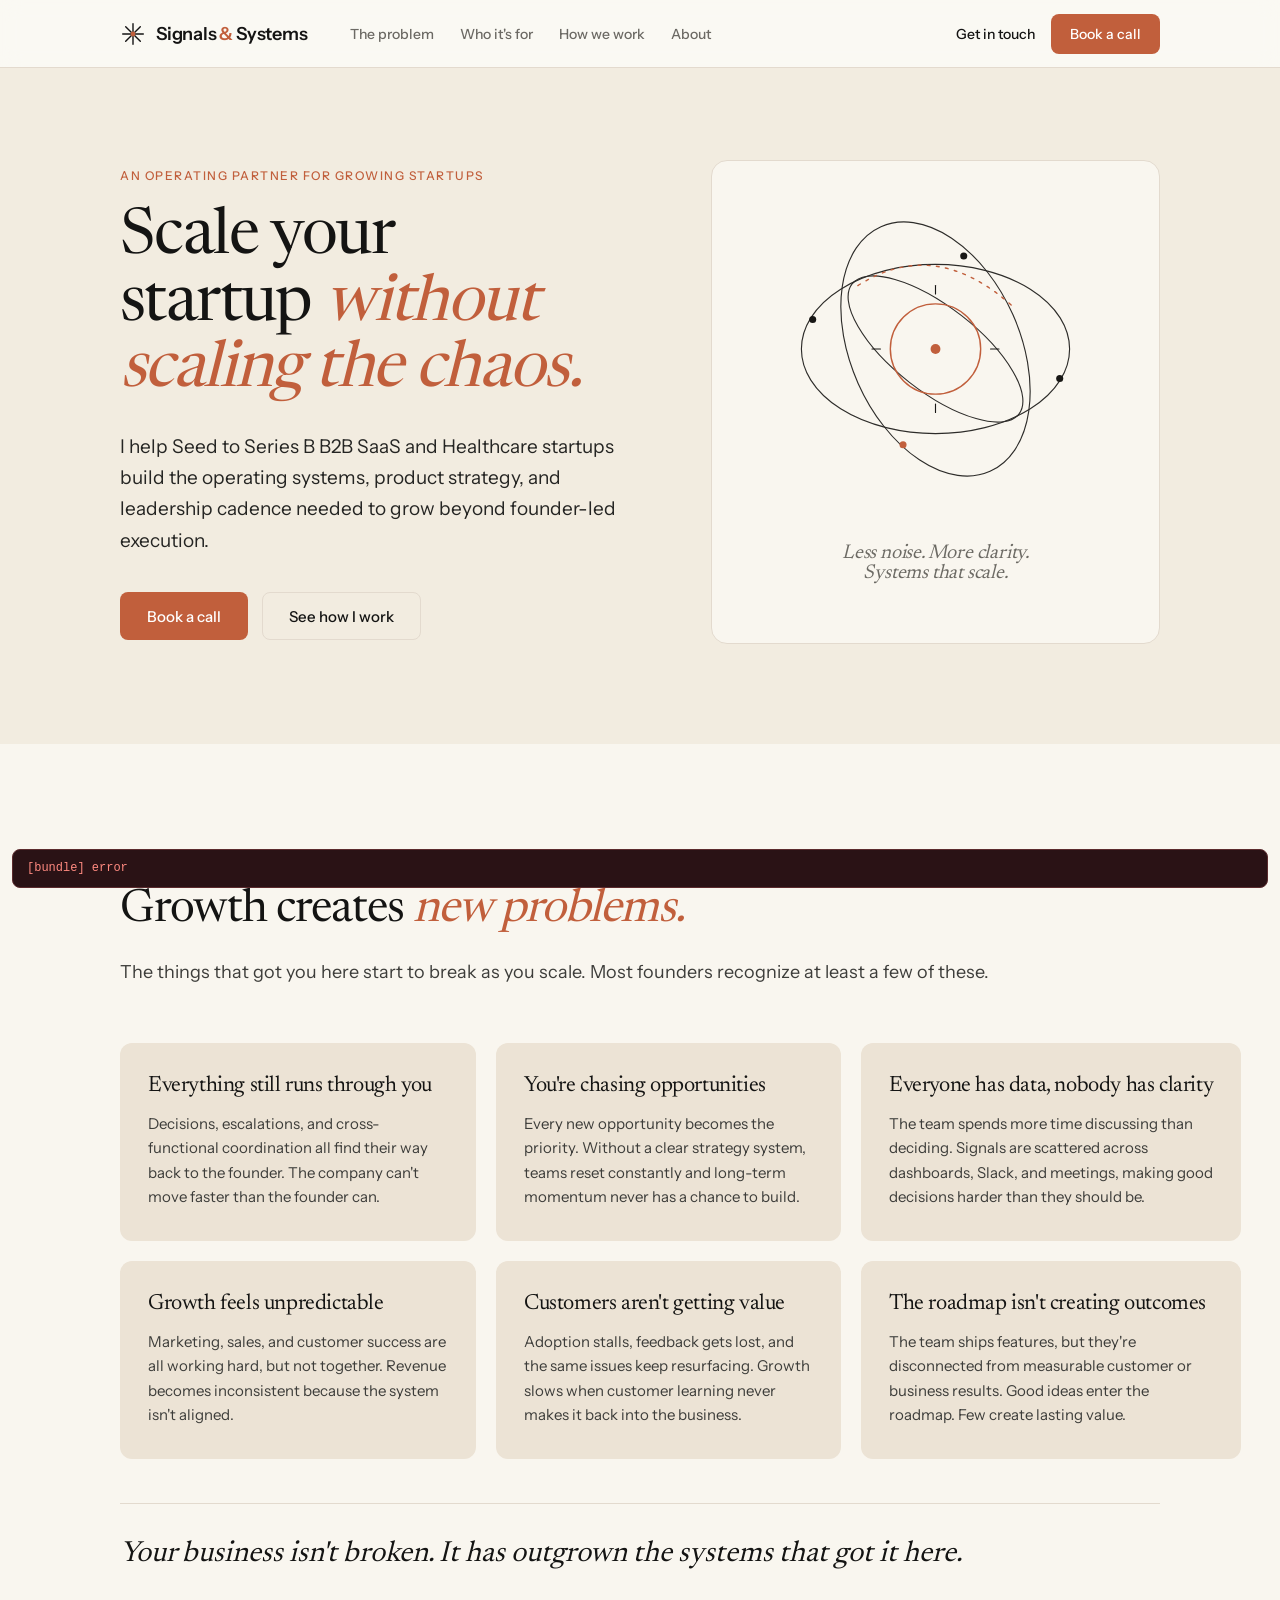
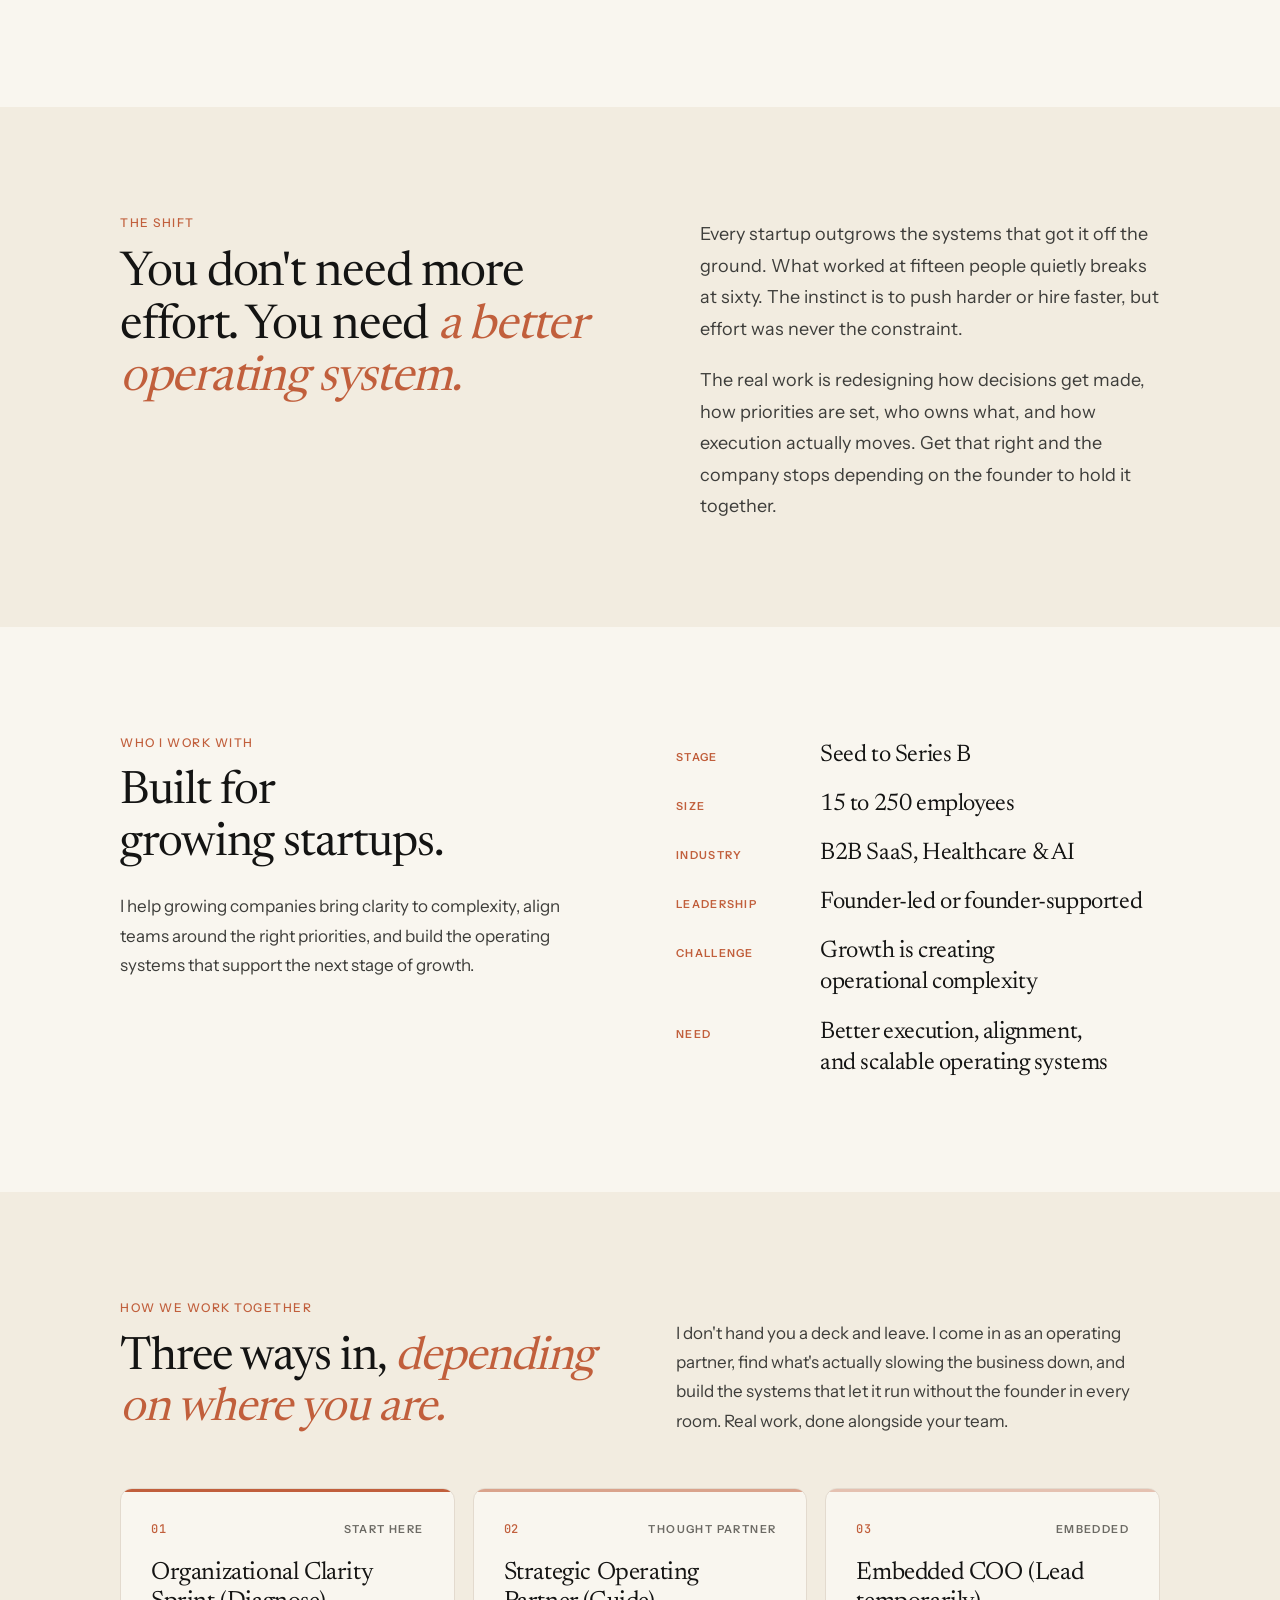
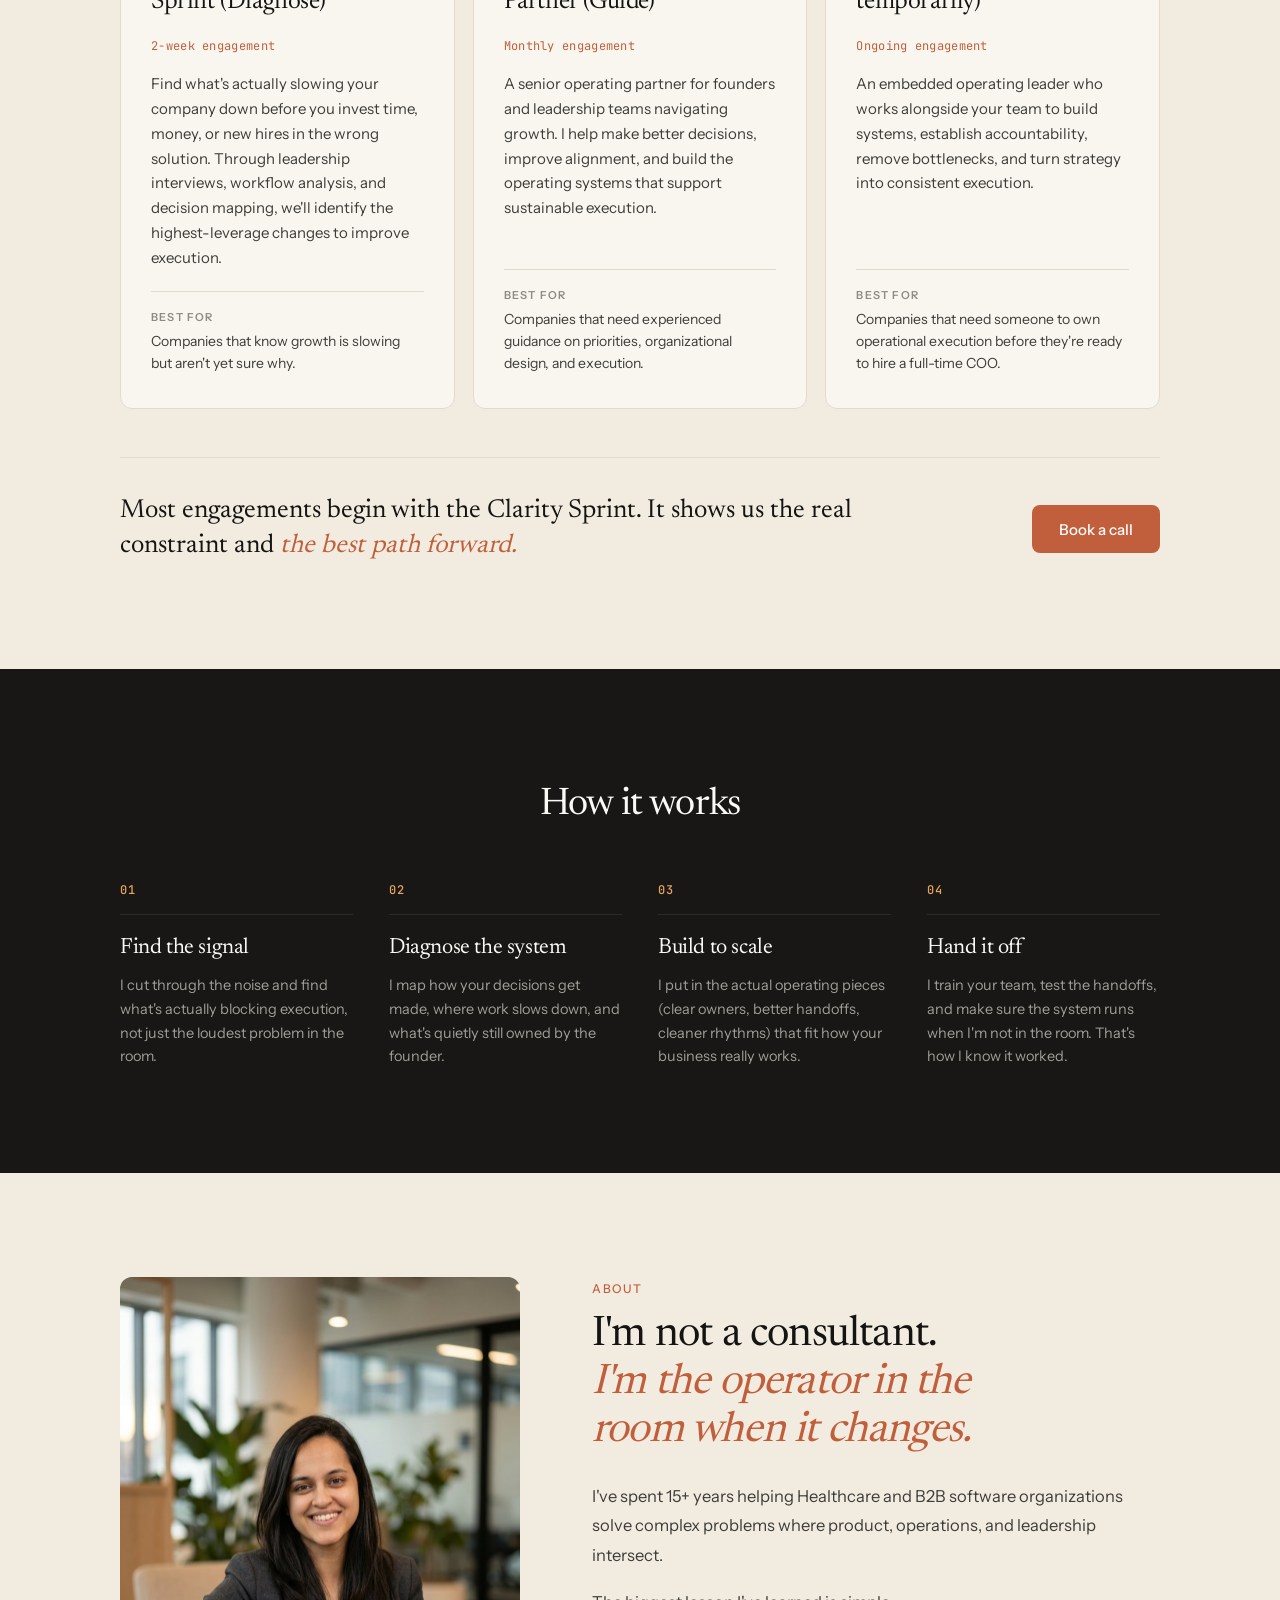
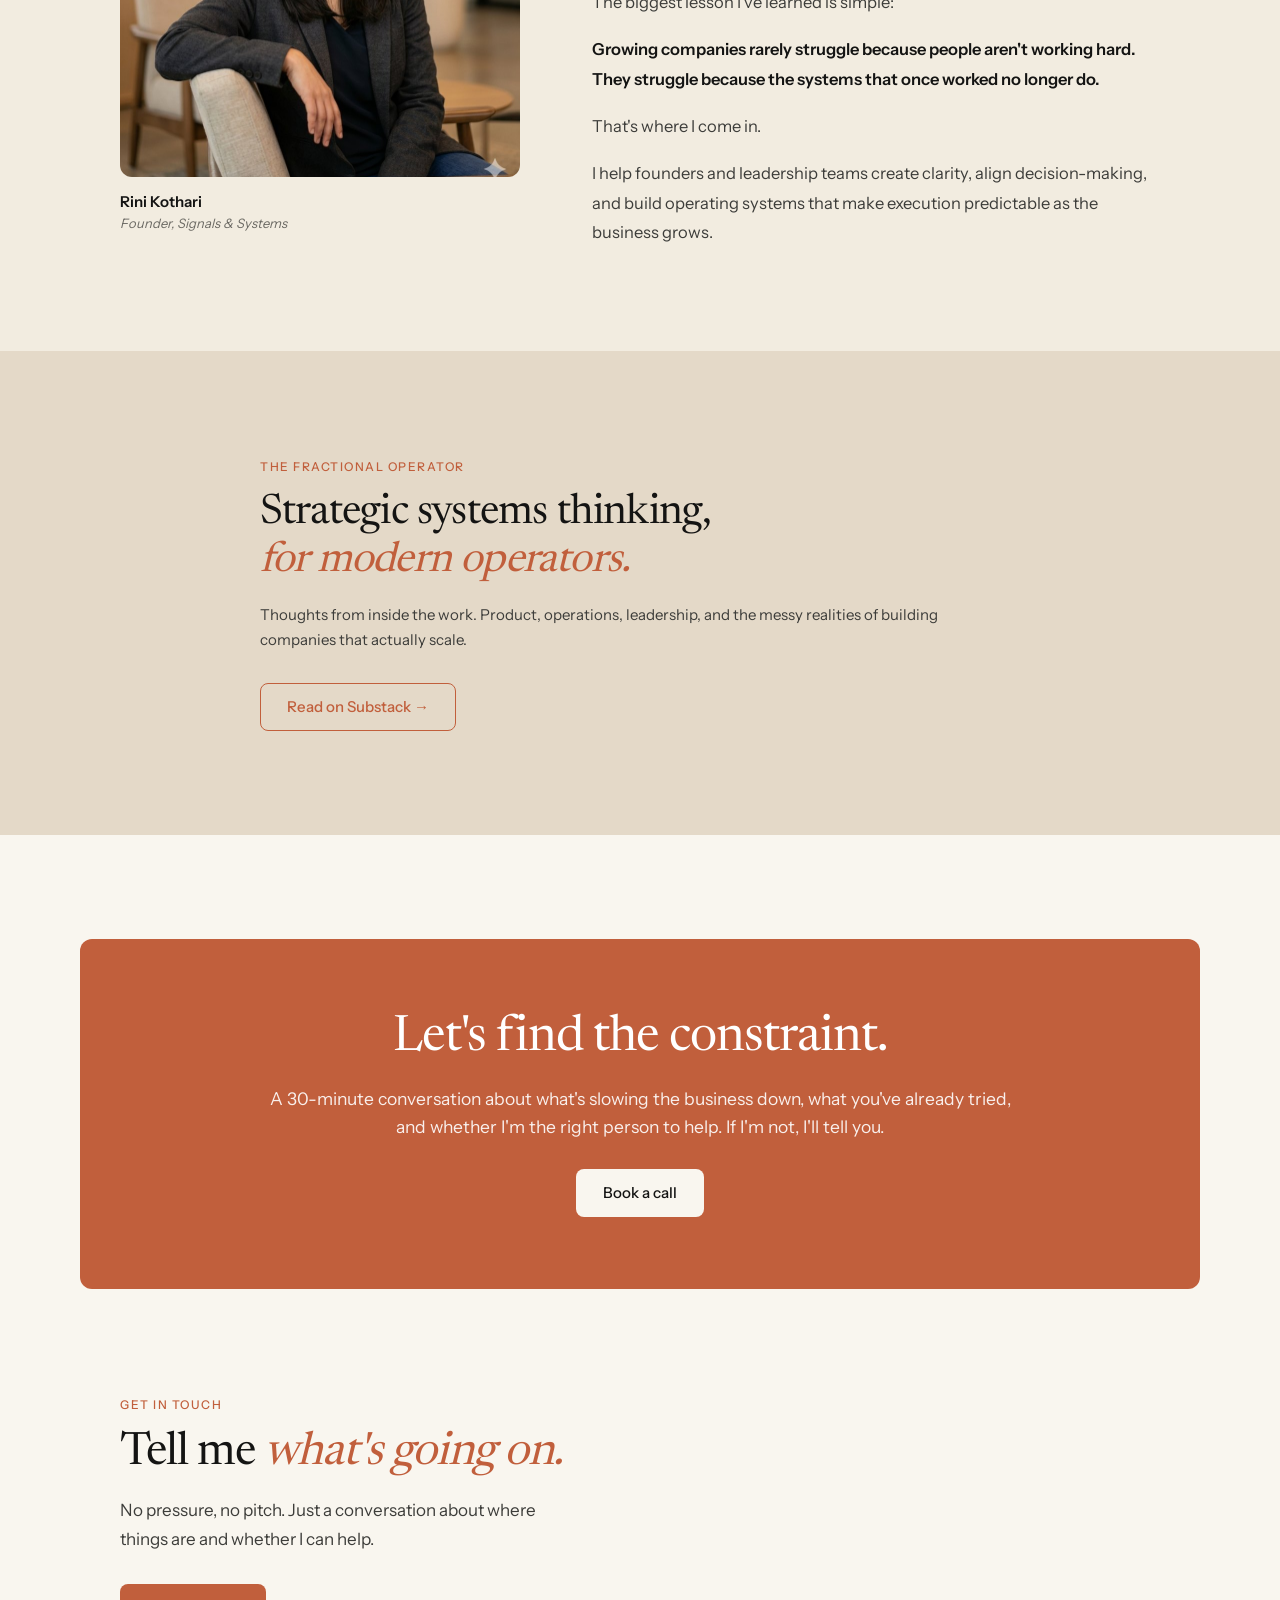
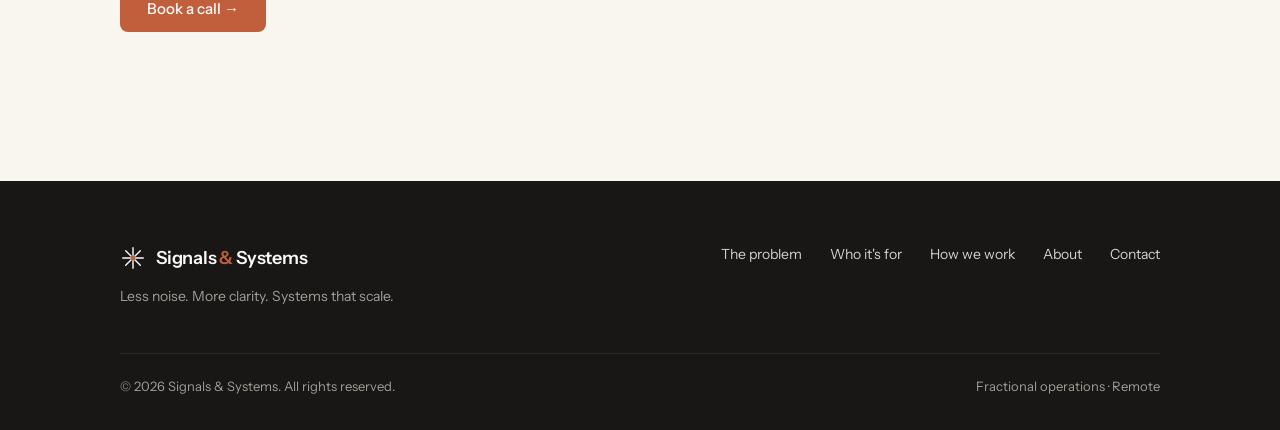
==== commit 083ccba2: "Add files via upload" ====
--- a/index.html
+++ b/index.html
@@ -28,7 +28,7 @@
         <line x1="-106" y1="-106" x2="106" y2="106"></line>
         <line x1="106" y1="-106" x2="-106" y2="106"></line>
       </g>
-      <circle cx="600" cy="380" r="34" fill="#cc785c"></circle>
+      <circle cx="600" cy="380" r="34" fill="#c15f3c"></circle>
       <text x="600" y="640" text-anchor="middle" font-family="Georgia, serif" font-size="56" fill="#141413">Signals &amp; Systems</text>
     </svg>
   </div>
@@ -39,6 +39,16 @@
 document.addEventListener('DOMContentLoaded', async function() {
   const loading = document.getElementById('__bundler_loading');
   function setStatus(msg) { if (loading) loading.textContent = msg; }
+
+  const FONT_MIME = /^(font[/]|application[/](x-)?font-|application[/]vnd\.ms-fontobject)/i;
+  const MIME_TOKEN = /^[\w.+-]+[/][\w.+-]+$/;
+  function toBase64(bytes) {
+    let bin = '';
+    for (let i = 0; i < bytes.length; i += 0x8000) {
+      bin += String.fromCharCode.apply(null, bytes.subarray(i, i + 0x8000));
+    }
+    return btoa(bin);
+  }
 
   // Error sink persists across replaceWith since it's on window, not the DOM.
   window.addEventListener('error', function(e) {
@@ -98,7 +108,13 @@
           }
         }
 
-        blobUrls[uuid] = URL.createObjectURL(new Blob([finalBytes], { type: entry.mime }));
+        if (FONT_MIME.test(entry.mime) && MIME_TOKEN.test(entry.mime)) {
+          // Strict artifact hosts allow font-src data: but not blob:.
+          blobUrls[uuid] = 'data:' + entry.mime + ';base64,' +
+            (entry.compressed ? toBase64(finalBytes) : entry.data);
+        } else {
+          blobUrls[uuid] = URL.createObjectURL(new Blob([finalBytes], { type: entry.mime }));
+        }
       } catch (err) {
         console.error('Failed to decode asset ' + uuid + ':', err);
         blobUrls[uuid] = URL.createObjectURL(new Blob([], { type: entry.mime }));
@@ -172,7 +188,7 @@
   </script>
 
   <script type="__bundler/manifest">
-{"11c46c45-bd91-4681-81fb-41b6f47adb9c":{"mime":"image/svg+xml","compressed":true,"data":"H4sIAAAAAAAACnWRQW6DMBBF9znFaLIOGDANqTwseoWewHWMsWIgMhTI7StjWqlVs5rvr/dGI1mMs4HFXqeWkFcIrbamnWKerV7ehpWQAQNeQejWzvUjYTtN99c0XZYlWYpk8CbNGWPpOBsEPzhNaDuDIL2VJyc/tCN8t6aXboRO+hvWBwBhYJz8cNOEx0Y2l6bEvTjtB+XJy0/lbK+VvBP64bO/bgsARGhhzQhzjvDICEuENd+fOSEvsBZpoP4KZeQDuEZwE3L+TMhYsjsxBas4b913emLu1C9z3/aPKVKzDWW9chrUGo9Ujzg9IU84QmOdIzwqda5KFfzI1wcRfqH+AhOVqFPYAQAA"},"bb70744b-a8ea-4d2c-b09c-501c3510745a":{"mime":"image/svg+xml","compressed":true,"data":"H4sIAAAAAAAACpWUTZKbMBCF9z5FV2eTLGyk5tcp5EX2WeUEGsyAKjIQoTGwyyFywpwkJSy7xpSpjHeoq7+n191q8v5cwaCOthYYE0OoS1XVVmDkDmdVDt/aUSADBjExmKOvSmuBTduUCONJN73A2truaxAMw7Abwl1rqoAYY0F/rhBMq0uB6lQhSKPkVsuXUgv8oapG6h7+/v4D8qW3RhYWtGpKUFq/ubNVbYOHDcAGIK+gt6b9WQr8xDOe8hh9YOvd811yb63tZKHsJJDt9rMMQF5qrbq+hGIUSAlDKCaBxBmCGQXyvfuYBHJieMgDn/0xlq6sE7FGNv1ra04CTWulLT9vKQJKGBBnX57Wjr128lA6zNaU86A6LJpXFGkWF8vm0V3rvKlCmUI/9CQwidxVlwyf3klbw1Hgdx4z4MTgF+cMtikDIgYhu915lH0tjZGTwAj2t7CbfSE7V9Zbc3TyTvFdGZv/eEqvRVyLvHP4Hs2SC8mTbCbjG+nf1ioZhR6lmJ5EQ+b9ps9eSjy6kGGULNBHlX58XVY6f5nnvIsj942euEAeEsJI1wjdFsWlrlKUZQvKdWKFCsPMU26ojgpjT7nICsUzWlA8fUzNTyl3P6bDP7x+igz7BAAA"},"13b1635e-e600-4e8e-83e8-c56f32b98850":{"mime":"image/svg+xml","compressed":true,"data":"H4sIAAAAAAAACnWRQW7DIBBF9znFaLKOMTZurMh40Sv0BJRQjILtCLuG3L7C0EqtmtV8vt4bjUS3bBq8ua4DR9YiDMroYU15M8q/zoFjCSWwFmIXRjstHId1vV8I8d4Xvi5mp0lVliVZNo3gZqs4mlEjCGfEyYp3ZTm+GT0Ju8Ao3A37A0CnYVndfFMcj5RRRmvMxSkfVBUvP5U1k5LiztHNn9N1XwDQxRYC5VgxhAfl2CCEKj8rjqzGviOR+is0iY9gSOAuVOyZQMsiOylFqz7v3Xd6Ymbql5m3/WN2RO9DGietAhnSkfKRpuPICobwYazleJTy3DYy+onvD138hf4LwNcFqdgBAAA="},"393da66c-08c7-4c43-9534-9cd0741f5f4a":{"mime":"image/jpeg","compressed":false,"data":"/9j/4AAQSkZJRgABAQAAAQABAAD/[base64]/2wBDAAQDAwQDAwQEBAQFBQQFBwsHBwYGBw4KCggLEA4RERAOEA8SFBoWEhMYEw8QFh8XGBsbHR0dERYgIh8cIhocHRz/2wBDAQUFBQcGBw0HBw0cEhASHBwcHBwcHBwcHBwcHBwcHBwcHBwcHBwcHBwcHBwcHBwcHBwcHBwcHBwcHBwcHBwcHBz/wAARCAQrAyADASIAAhEBAxEB/8QAHQAAAQUBAQEBAAAAAAAAAAAABAIDBQYHAQgACf/EAEgQAAEDAwMCBAMGAwUGBgEEAwEAAgMEESEFEjEGQRMiUWEHMnEUI0KBkaEVM1IkYrHB0QgWNHLh8CVDU3OC8WMXJjWSokQ2/8QAGgEAAgMBAQAAAAAAAAAAAAAAAQIAAwQFBv/EAC0RAAICAQQBBQEAAgICAwEAAAABAhEDBBIhMUEFEyIyURQzYVJxFSNCQ2KB/9oADAMBAAIRAxEAPwDPdgsvtnskCa/[base64]/jlVKnribAFTNJVXIuVCWS4gBSTSi/C7FVNA7J01LPUKEBXUTfRMPogB8uUa6sjHomzUschQbI19EM2FkK+hueFObmO+q4YmkdkGiWV19FbsmHUhF8KzPpgeAmDS3PCFDKRWnQFp4TZjPorI+i/uph1AD+FChlIgQ0k8IyBqLNAQ69k6ykI7IgbsXCCQERt4X0cW36J3bYKEGiLJLhdPEJDh+6BBhwsmHjlEuwmXhEIK8XKHkh39kW8YTZNggECNGHdsJyKhaCDYJx8lky6qIwjYNpIwwxsHZFNMbeCFA/bSPzSm1h9VNwdpYPtDQMFfGq9CoNtUT3S21I9VLBtJf7Tc8pJqFFmqaO4Tbq8BQNEv4oucpp8gLjlRLtRtfOEw/UO98qAJl0wAyUw+qZftZQcmpX/[base64]/pQz6P2sVz9kkdTfFggnIShUAd119IW8BMOhcOyilJE2xYSKj0KcbUKNc1wSd7mp1maEeFMmG1A/JLErT6WUKJ3BKFVYqxZyp4CaDm8r6zT3UU2rA7p5tTburFlTK3haDSxcMaZbVA2TonBTKSYnts4Y/Rc2JwPaUqwKNitMHMfPouFnthFFmVwsRACmNJMeOEX4a4GKEAzGueEjfDSTEoCgIwhNmFSHh8pJhUsgxDLsI7KQhrto5QhhumzF6cogomf4rtHzJqTWj/AFKHdEU2+En6qA5JY6yb2uls1c4uVAuhPqkFrwMFEBbIdWvbzI6LU7/[base64]/VMPZZSyCTPbvhNvrSO6RKMFR8xOUyFYY/UD3KGk1E/[base64]/VI8BvoleJFiysrZoj6Jp1E5Wg0rT2CQ6ib6JHhHWYqbqV7Ugtkb6q1PoBnCGloLX8qR4mh1lTK+JntTjalyKnpbGwCFNOQVW7iWLbIJhqNxt3UlAS63NlFQwkH0UzSswPRXY5WU5Y10P7ccLm39kRsXwYtJjB9i+2XyiNi+2IEBti+Mfsidi+2BEgLs7JJYi/DXPD7qEA/DzfuuGMW4RZj7rhj9lAATokgxBHmJIMalgI50PsmnQgqSMSbdEimAinwpgxDdx3Uq+K4Q5iyiBhumx2IVy0xuBhVfToxcYVv05vCNik7A3yhP2wkxNs0Jy2LJWMgeQISQZKNkHohnj9Uo4G9v6JpzUW5vKZc1QYGc1MvCJcEy9p/[base64]/HB5QbINVAvfKiahuCpZ7g76oaWJpvhKyxOiCkjuSeEw6NTMlODxyh3Ux9EtB3IiHRJHh+yk3Ux9Ej7OUSWR3heyQYQpEwpBi9lLJRGmC98Jp9KCOFLGL2STD/9qWSiFdRj0TkVLYjHCk/ABPCdjp+MIgaBoYLdkdHDjhPRQW7IlkVuAoLQy2NOtZ2TwZ7JQYiAbDQlhmE4G+yUGqEGwz9EoRpzalgKEGRGLWsleCCnQO1kvaoQHNNcJBprdkcG+q4QO/CBAIRbfZKDc8J9zecLm1Eg3ZcsnLLlgoShC5tTlvRc22UIN2XCBdOEJJCgBsgFJsnLLllCCWjKLib+SZjZucAOVpPS/wAIOpuoo2S09EIoXZD5jtCDkkGjPHUsjT8qQY3NNi0hXqTRx/Sg5dG/uptrEUin2XbKxS6Nn5UI/SnC/[base64]/oiXhMPBuVBkCPBQzwjHhDPGUCAzgmHA9kS8Jp4UICubc+6SKff9U/tyn42gBMhZMB/h5d2TbtJNuFYYQ0gBGMpmvCsSKGylP0p3oufw0tb8uVeDp7TmyadpotxhTaBSKM+jcENLA5t/[base64]/Zc+yoNDbiJbT+yeZBZSP2b2XRBY/[base64]/mZ9FVJNSU0OmnFxYT4zHdgvnMid2VLg6jBt5kczX2O/EtbMqZOSU0Z4sg5aNpQw1Vr/xJQrmn8SiiFyESUI9LoV+ngi6kRVg97pxszTzZHYgbmQT9L9kw/[base64]/ui3hDPCgQV4wUO8It4Q7whZAVwTLgiXhMuChAZ3lSBMGm107IMFRk24HCaIsuiVhrLEZUnBXjAuqeZ3suiKaudcC6tTM0i909SH2RrLO7Kt6fOXNGVOwSEhNYFyOSRCxug5KcE2IuipJCAE02QFLY9AztPa/tdCSaOHHhT0NijWwtcEySYjZSn6KBfypDdL2nhXZ9I0g4QslGPRRollbjo9vZFsisOFIupw3smjGLnCBATw194aK2XXNnsgFAvhrmxFbLLnhlQYH2d18I0R4ZXdmfZCyDAj7pYaU6GFLDVLIJaE6G9rL4MCdAsgQT4IK4YfQJ8NXxHuoEGdEE2YwinD9E2W/RQKYM4XKRtRBYkFtsIBGti4G8p7avtt1CDWxfBuU7sXC3KgBsDK7a/[base64]/p/ZWsOY4cL7wo3dkrgFTZSn6T7FDu00g4ur2aSNyafpzD2CVwGUyhuo3tSfAeOQrtJpYPZCyaWP6Uuxjbyp7LchdDb4srBLpgF/[base64]/st+2V8yi3O+VWozSE6fEQG3Vkp47NyhKWlAHClY47BEkQWdo2oQAo6oGEM1tylLfAVTA3ClYxdqj6dvGFJxjCeJTI+LeUw9qKITT25RFQBIxDuj7o97f1TLmZQGBNi5sRJYubEGRAxYubP0RBZ+S5sSjDGxfbE/syubFCDW3K6G+id2r7bZQInb+qUGpQalAYUIcDVy3qlgX+i+I/RQg0R6pBanSFwtUCMWykFvsniLFJLUAjW1fbU5YFcsoERbuvrJy18LlioARZfbfVObV9ZQlCNt0q1x7JVrFdsR9VCDdrrhanbdrJKgEN2XLYTlrrhCgRstX232S7LpCJBuyTbKc47LllADe0pNk7ZcIUINkJJA/JOELhaoQQBi9l0N/VK2r6yhD9BnUrc4GUxJRtIPlCkVwi4XRUjJSKtqOnsMbvKF5m+POixyUsJDBuEnovVuojyOXnj4w04qI42kX86sXJRk4Z5UqdCLRcBQ1TRPivYFa9W6W0R32qst0kVOqU1PsvvkAIUnGiRkRfSfRNdr0jSGuDCeVsuk/Ax80IJe9rrLVPh90VDSUkJ8JowOy1vT9GZG0eUAJFBeQpuR5G1T4JarS7jDI2RvoVUazoXVNNk++piWg8he6qvSI3NN2hU/W+moZY33jB/JK8doO5xPJMGnPicA6Mg/RGTM2sstU1fpyOGWSzALFZ1rUAgqHMA7Lk6vG4HY0mTcirzP8N5ddOM1kxDm6ZrWl1wBdJpNDnq+MX9lXpU2+CzVtJEjB1Ie7iFIwdSA286hZuka2DIbcIN2l1cHzRuXW2NHF3pl7g19hHzhSEOtRu/EFmIZUR8tcE9HUztOCQhTG3GrRanG78QRDK1hPzBZdFqVQzujodblZyCpQbNIFQ0913xWn0VEi6iI5KMj6gaeXYS0Sy2ODHYsmnQMd2ULHrTH/iCLj1JjvxKUGws0bXHgJB08f0pcdYx3BRcc7T3CG0m4jXaZfhqHk0v+6rExzXJTmsPYIOCDuKfLptvwoCWgduFhwrvJTsKEkomk8Jdo24r1NSuB4spinjLbXRTKMA4T7YLDsloKGbeVNngol7Ldkw4IMZAzxZMOKJeEO4JR0MP4yh35RLwmHIFiQw4Jl4yUQe6ZeL/[base64]/[base64]/iCYdqETe90QUE9lwj9FHv1WMcEIWTWWg8qUGiZISTYd1XpNdH9SEl14f1cI0ycFq8Rg5cmzUxDlwVNl18f1IOXqAZ86KiS0fqkuHhdXDwtpkIvUv5bvRYL8UWg7L/1LetS/luWE/E4YZ/zK6BnymU1kI8I4Ve0aJo6poLjHiq11bbRKtaY23U1B6eKnydFa6PYXSkLPssVhiwVyjY1oCp/SJ/skI9grkzhVM0Y+huaO4UDqUN2O4Vhl+VQtePI5SPRJoyTqOANMht6rEuph/b329FuvU+N4+qwvqb/AI530XO9Q6N2g+xAUNJ9qqLWvlaRoGgtJZ5R+ip3S7GyVjgVtGg0jNrThH02CqxvUZ+AWo6eY5g8o49FB1XS7HG2wfotPfTtLRYdkE+h3uwxdmkcVmXv6LbLjw/2XGfDqOTlh/RbBS6KXWuxTVPoYHLf2VUlFjJMwk/CqOVtw1zT6hR9T8KqmO/huP0IXpaLR2AfKE4/RY3D5Aq3BDpM8iV3w91WnuWxhwCrNboup0Jd4kDwAvZ9Z0/C5puwfoqR1B0rC+N33Y/RJ7f4Hc0eT3arLSus+4I9UbB1Da13Ka+JPT405skrGWsfRZg6o8MZuEm1lkZpmlUvUQ/q/dTVLrrXW8yyfT3y1MjWx3ytC0bpmuqA0tuhQXJFvp9Xa6ykGV7HDlRVP0jqcbQdoKIOjV0Au6I/kg1QFIkxUtcOUreD3UU1ksZs5jh9U+17gAqm6LUiQDspYJshoySimNxZCx0NyAnKHeB25Rr2oZ4SMZAkgyhnd0W8YTDh3slY6BXhMuCJeLph3ugy1DDhZDvGbot47JhwSMcFeEw8It7UO8cpWQEe05Q7wjHN5TEg/VAagGQXumXg/ki3tQ7gAoQFITbhlEFvKacLKBENGR+ykqXFsKOaLFSNKeEY9iSJuldwpWF2AommNxdScRwtEWZZGqfD3oFuuBlbWj7gnys9fcrctN6aoNPiayGnjaAOzVRvhZrVJVaPBCxzRLE0Nc2+VqUbg4CxSYkptuY0ntiqGTSQ7beG39FD6t01Q6lE5s1Ox4I7tVgI5SH4abq/Jhg10JDI0zzT8Qvh0zRHOraFh8HlzB2WeNb5cr0/[base64]/VI29wqDL1EO70BP1IP60VEG40WTWWDug5NdGfMs2m6maPx/ugJeqGgfP+6KiLvRpkuvNz5kDL1AL/MsvqOrGC/n/dRk/VzRfz/um2A3o1WXqAZ8yCl6hH9f7rJpuriTYG6j5uqZDwSisbF3muTdRDPnUfN1K0fj/dZNJ1DO++ShZNXnf+Ip/bBvNUm6nYL+f91HT9VsAPnNvqs1dWzO5cU0ZXu5cUfbFc2X6bq1tz5j+qj5uq73tf8AVU+5PJOVw3sjsQNzP3oXCbBdXDwrRSL1H+W5YX8TB5W/8y3XUR92VhnxMHkH/MroGfKZlVi8KrOnY6loT/8AlCs9Z/KVb08D/eOiPpIE2Toqj0evekT/AGWI+wV0ZwqX0if7LD9ArpH8qpZpx9HJeFDV/[base64]/D+QISs6biIP3Y/[base64]/xufIxwp9N2n1fJ/osjyuEXUcb8hTomeoertS6heRUy7Yu0bMBV0hPFqTtRjFLhEfI1b2wubQU9tXNuUQDBamy1EluEgsQbCkDlvsmy1EloTbgAlsYHLU2W3T5t7Jp0jByVAiC1JLb5XzqiMd0O+vY3uFCD5ak7f1QMmqsHcISTWmi+QoQmLW5SS5o5KrkmugDkIGbqAdnKUEtzp42/iTD6yNt8qkzdRc+b90BN1F/e/dTayWX1+oxgHIQsmsMH4gs8m6jt+JR03UvPmR2E3mkS64wX8yCl6gGcrNJupCe5QMvUEp4KKgD3EaZL1CL/N+6Bl6jAvZ1lmsmtTO7oZ+pyv5cUdgvuGjS9RjPn/dAzdRt7PVBNVK7uUkmZ/Acm2C+4XGbqQC+VHzdRuPdV8U87/wmy63TZnnKO0G9kjN1A84BQcmtSO/Eut0d55un2aHgYUpA3MjX6lK7uSmjUTPJwSrFHojf6Qio9GaPwqcE5ZS6kT7CdpUBVuqW3zZajV6ONnyqrappQaCbIpojRn808t8uKZ8Vx5JRuqQeE4qMJVyFHd2V1NtyngwnsiQ4uhLED3cNTjaKR3YoWiA6+uVIM0uVw4T7NFkchuRCJXxvZT7NBceUTH0+O6G5Bo/b9cPC6vjwrEKReofI5Yf8TB92P+ZblqH8tyw74mfyx/zK2HZnymY1Y+6VaoW//uGiP/5QrNVfylXKAf8A7hov/dCfL0Vx6PW/SA/skX0CuzDZqpfSA/skX0CurPlVDfRox9HH8KNq2Xa5SjuEHOAWFFDMz3qCC7H2C879ax7NTI9l6Y6gjAjfhebuu7DVT9Fg131Nei+4f8KaYTV05I4cF6W0akDY247Lzn8If+MqcfiC9MaV/Lb9E+g/xiav/KyWZGALJQaEpfLY2ZzlvRdC+XbIER8EoZC4u9lBhib5VXNXHkcrJMMKvat/LcjErmYR8Sm3pZVjMkY8aH/mC2v4j/8ADSrHZW/fQ+u4K9fUyM9EdBC1LF9AtY04eQfRZT0Jb7ND9AtY0++wKpl2IlQPLlDVAuCiR8qHn7pS8rOrt8jlk3Ujf7T+a1zVvlf6rJ+pB/[base64]/iCCl1xov5gjRCwFzR3Tbp2N7qqzdQNH4kBN1GBfzhSiWXN9XG3uhpNRYL5Coc/UoH4x+qjZ+pufOP1Q2htI0ObVmDuo+bWmi/mWcz9THPnv8AmoyfqRxJ837qbCbkaTNr7R+JATdRNF7O/dZnNr8juHfugZdZmdfzIqAHkRpM3Uoz5lGz9SD+tZ+/UZX/AIihJaqV3co7Ae4XubqbnzqPl6m586pjnTv4Dl82nqH2wUygD3GWSbqRx4ddAya/I7v+6j2aZO9EM0SR3KO0XexuXWZXE+ZDO1GV/wCIqVZoF7XBRcWggfgR2om5lZM0rz+Ir4RzyfhKuUWhtB+T9kVHozf6f2Q4IUVtBM/snWaRK7lX1mjNH4UQzSWj8PClohQmaE4nN0VHoAx5VfGaWP6U+3TAOApuIUePQgPwopmigfhVybp7R2SxRtb2S7iFSZozR+FOt0ho/CrR9ma3suGEdghuGK63SwPwpxunD+lThjt2STGg2EihQAWNgE82kaEcWLuxLyEh6yBgacYVP1iJu11grzXss0hU3WG+VyMWF9GU9QNG52FXiMhWPqMedyrzhwtMOioMoqfxXBWei0YSNF2/mobRGbnj0Wj6VShzG4STY0VZDxaA219qKj0Jg/CrnT6eHNBsiBp4H4VXuH2lQi0Vot5f2RLNGaPw2/JWttCAPlTzaMDkIbiUVZujgW8oTzdIb/SrOKVoTggaOyFho/UxcPddXx4WwoI3UP5bliHxLH3X5hbfXjyH6LEPiZ/JP/MrIlGUzGq/kquUOOoaL/3ArFUn7n3sq5Rf/wDQ0X/uBPl6K49HrnpA/wBli+gV1YMKkdH/APCxZ7BXePhUs0Q6FHhCzDylFOQ02AVEMym9RAeE+3ovNXXeNVP0K9LdQ/yn47LzT17/APyZ+hWHXfU1aL7kx8If+NqP+YL01pP8puF5l+EH/G1H/MF6a0n+W36JtB/jE1f+RkyOLrvJXMYXdwC2FCOgLtk2ZF0OuoSxYXUkFKQCMy8FV7V/kerDOMHKrurfI5MiuZiHxFb/AGaVY7N/Ph/5gti+In/DSrH5R9/D/wAwV6+plPQ3Qv8Aw8X0C1jT/kCyfoQf2eIewWsaePu2qpluIlR8qHn7ohvypicXCUvK3qo8jllXUbf7R+a1jVW+Vwusr6ib/[base64]/JJJmqS9RNA+cICbqVufP+6ymbX5cnc5Bu1x7j8xV/tlXuI1Gbqho/Go+bqe4PmWdHVHu/EVwVUj/AFR2A3l1n6mcThyj5eonHglVy0jxwV37LK71R2oVyZJy6883yVHy6zIb+Y5SRpr3ckpxujF3ZSkS2ASarI78RQr62R3clT7NCBtdqJZoLeNoU4JbKoHyycApQp53jgq5R6A2/wAqKZodrYQtAso7NKlfa6Jj0N7ublXqPRrdkVFpVvwqbiFGj6f/ALpT8fT4v8n7K+x6WAOE6NNa30Q3DIo7NBAt5UQzRAPwq6NomNtgJX2VlrWQ3EKnHozQMNRLdIAt5VZm0zQOF3wB2CFkK83SgPwp5umhtsBTfg+y54XsoSyJbQMHZOCkYOykfCyF94VuwQDYAIG/0roiA7I/ws8LnhYQolgjYvZPxUkkxDY43OcezRdERQB7wOxWtdA6LTkxvMYJ9SFVlye2rLceN5HSM4ouhdbrgDFp8tj3dhSDvhb1GG3+w3+jl6t0jT4GsaBG3j0Vhjo4iLFjbfRZo58k+jS9PGPbPDlZ0NrlHfxdMnAHo26hZ9MqICRLTysI/qYQvfr9Jp5QQ6JpH0UbV9H6bVAiSliIPq0KxZMi7RX7S8M8FugtyEjwcZC9pah8Iun62+6hiBPcNsqpqP8As/aRNcwb4if6Sj7/AOoHtSPKxiSTGL8Lf9R/2d6ht/[base64]/tlQaz9S1w8FdXDwtzM5Hah8jvosQ+Jf8k/VbfX/wAt30WI/Ev+SfqrIlGYy6q/lKuUQH8eo/8A3QrHUj7lV6iH/jtJ/wC6E2Toqj0etejz/ZYfoFeI/lVG6OP9li+gV5j4CqNMOhTu6FmIDTf0RTuEDUuAafoouxmU7qOQCN683ddO3akc9ivQfUs33ci879YuDtQP0Kwa76mvR/cmfhNKI62o93BektKqgY25Xlb4f1n2XUJG+pC9CaNqQMbblNoH8KF1vE7L99pwE26qHqq+/VGtAyg5dYAPzLopGB5EWsVQciY5AbKsUVcJQMqcpn3AQaGjKyTabpzkJmNPZsEjLEMzDCr2rfI5WKUYVe1X5HoxEmYh8QxenlWPyt+9h/5gti+IQ/s8qyGQffQjvuCvX1MrPQXQg/s8X0C1fTx5Asq6D/4aL6BavQDyBUsuxdEm0eVMTcFEN4TEw8pSl5XtVF2O7rLuoReY/[base64]/SZJOyaZ0rNMflOfZabRaJ4lsKy0XTjbA7R+i7GCKo4uobbMTd0I9zd2wn8kG/oZzT/LK9IR9ONLLbcIOXpttz5VpcUzJucTzx/ua5pPkSv91JGDDTZbzL040A+T9kDLoDR+BK8VjLMYszp+VmNv7J0aLIPwrVJ9C23s39kDLpO0/Kk9lj+8Z0NOcw5anW0m3srlUaV5flUPUUZjKSWNoZZUyKbTjGETHA2w4SHsO7hPw0z3kWCTaxtw/HCweiJY1vFkuDTpHdiif4fM0cFRRYN6GmMb/SE62MegX32aVuS0pbWuA4U2k3ChACuGlyn4iOO6IABCjiMmRxprdkk0+EfJbKYc4C6ShrBxDi1lzwinfFAX3iA91ADRYfRJt7J/cCOV9YH6qUSwew9F9taiPDB4XwhClEsYDB6r7wk94B7L7wijQLG2N2ODlqHQmrRsdG1zgCFmgjd3yjKKrlopA+M2I7KrLi3qi3FlcHZ620WsZI1pB5VnhfcLzN058TfsDmtqmuDRyRlahpPxa0KZrRJUtYfR2FhjCeN00dB5oTXZqbUraFU6Tr/RKkDZWxG/94KXg6i0+e2ypjN/7y0LIvJTRKbAUksFuyaZXQyfLI0/mnfGaRghHdFhpiTE30SHU7CPlCd3g918SD9UKiw3Iiq7T4HsIdG039llPXnQOnazRzMkpWHcD2Wx1Iu0qraxHeN6w6hbXaNWJKaqR+Xvxw6Fl6P1IlrSKWVx2n09ljTzle3v9qfRmTdK1lQWjfAQ8G3uvEYAL2X9QujocryY7Zh1OP250ja/hP8AB3Wer4I6tloKd2WlwuSF6BoP9mrVWxh0VYCbcOYrx8C4qWLpLTRBt/lNuR9F6F0tjTG3hc16vLPI0nRshpYKCkzybL8CepaJh2MjlA9DZQdZ8NepKMnxNLmIH9AuvdLadjhkBNP06F97safyV/uZSl4Y+GeAqjpzUKX+fQ1Edv6oygn0NjYtIPuLL3vV9OUMwO+nY76hUjqH4f6TVMcfske499qP9Tj9kD+Vy6Z45fReyaNEtf6r6CjoHPfAwgDNgs6npXwvIcFrxzjNWjPOEoOmfpEuHgrq47hbikjq75HLEviX/JP1W213yOWJ/Ez+Q76p49lGUy2pzCq5Rk/x2k/90Kx1P8n8lXaQ/wDjlIf/AMgT5eiuPR6z6NP9kiPsFeo/lConRv8AwsWOwV7j+UKo0Y+jr7WUZWOsxykncKKrh5HIoMujO+qJbMesD6qN60/Rbr1K0+fOFhXVYtWn6FYNd0a9D9iH0OZ0FfubfkLatD1J5iaLG9li/T8fiVpx3C2fQaezW4Q9O6YPUnyWB9RM9uMIJ/iucMnlTH2fyDCYdBkY7rrnHaJjRYyA291caNuAq1pMdmhWmkFgFWy/GiQiTvZNsTnYKt9mhDU3Cr2qjyOVhl4KgNWHkKKFmYl8Qm/2eWyyCQfewj+8FsPxDb/ZpVkLx97CP7w/xV6+plZv/Qf/[base64]/[base64]/CXDthcdpbweEdrJaBWgFK2BOmge08FJNPI08FQZUJ2C6UIwuhrxyEoXAQaGEkbeCR9E5HqNXTm8VVMy3o8pl7uyYcQTyq3FMZSJ+l6412iI8PUJSB2cbqeo/jB1BTAB0jJAPVZ8Te65dVvFF+B1N/psdF8eKyPaKik3epaVZaD47abKQKiKSI+4Xnfcuh2UjwLwWLLI9SwfGDpypG01rGH0cbITVevtDkhc9lbER7OC8oao8bXZVD1molY122aRo9nFUT0jn5LYalw8Fi/2nfiJRV+jTaXRStkkqHAO2ngAryPaxCt3WD3SSEucXG/JKqZIBAWvTYFhhtRTlyvJLcz19/s0/EZkdNHpNZIA+MWYSeQvbOgV7KmFjmuBwvym6KqZaWSOWF7mSNNw4L1b8PvjVqWkwxQ1TPGY23mByufn0klPfA24NSlHbM9tQOu0JxYnpPx50yZjRMySM97tVqovi3oFXYfa2NJ9TZROSXKI5Rb4ZfpRcKIrogQcIaDrHSasAx1cRv8A3kqfUqSZhLZ2Z91Tkdl2N15M/wCq6Nj433HZYH1DSRx1bwAFv/VlZE2J5EjSPqvPfUlT41Y4tN/or9HdlGraaPfq52N10cLh4K7RziPrvkcsV+Jg/s7z7ra675CsX+Jg/sr/AKp49lOXoyac/c/kq/SC+uUlv/UCsE/8n8lAUmNbpP8A3AnydFUT1j0YD9ji9bBXlgwFR+jj/ZIf+UK8x5GVUaIdHXcFRlYLscpRyjqz5Sogy6M26kaPOsG6uFq23st+6kbfxFgfWDf7b+Swa58GvQ/cjOlm7q9+e4W36FENrOyxTpJv9vd9Qtw0PDWBT098C+o/Ysnh+QId8fmBRZd5ELIchdQ5RN6aLBqslNwq5pp8oVjpuyVl0CQjTnZNs9E5/gkL0NScKB1XLSp6TgqB1T5HIoWZi3xC/wCGlWPv/mw/8wWw/EMWppVj7v5sP/MFdHoyPs3/[base64]/YJhxsSniRtTLslMBgst8qPnJuVJSlRs/[base64]/y/soiv0pwZ8mErxJjKbM+qIi0cKMlfs7K0ajRujvdpVWrxsuqpY6LVksZNUN1rpwTgi11X56rZJa9l1ld/eVO1lm4sPiA910Ob6qDjruLlPtqwbZQ2jKRzUwLOys+135XK5ahVAg2KoutT3a7OFKoZOzJerDeQqquPmFlZuqXXlKrB+YJ0gl26Vktt9lr+hTWa3Kxjpg7XNWu6G8bW57KuQUaJRTjwx3KJdMD2URSSWiTxlN0lEsk2Vr4jdkj2/8AK4hFt6h1CMWZW1DR/wA5VfL3dkkukQ2J+CbmTc2tVc4tJVTPv2LygjUbjcm9/VRx8Q8r4B1+SmUa6A5X2fpOvuxXy+K0gAK35HLFviab0r/qtprR5HLFviWP7LImiVZejJZ/5KgaT/8AmqX/ANwKen/lBQNLjWqX/wBwKzJ0UxPWXR3/AAkP0CvUXConRv8AwkX0CvUfAVKNMOhbxhRtX8p+ikXqNqz5HIoMujPepPxrBesATWn6Fbx1IcvWEdXC9YfoufrvqatD9iM6UdtrnfULaNGlADViPT7/AAq0n3WtaPU4blL6f0H1CPNl4M/kGUM+oyM90C6pO0ZQzqjztHe67KicVsu+lPuG5VopeAqhorrsarfSfKEjRfjJGPhOBNs4To7Ks0oak4UFqnyFTsnBUFqnyEooSZi3xDH9ml+ix9wtLD/zBbF8QRemk+ix5+JYf+YK+PRkfZ6A6GxTxfQLU6H5Asq6FP8AZ4voFqlAfKFSy7ESreE3KOUtnCTJwlLyF1H5Cs/[base64]/[base64]/VRcdIXv4SuI6lwOtqn+qJZVyW5X0WnOI4RkemOsEjgx1MiKyrcN1yqfq1TcO9VddToTGHYKoGtxlgdbsqnFovjJMzvqF2+Qqv/iCmdZJMpuoc/MEV0OWXp+XY4LUNFqrNblZHpb9jwtA0mpIDcqprkhqFFW/d2JCMbV373VPpqwtZyioa035QoDLcypBGE+2Vp+qrUNXnlSMU9xyrYxKpMlwWH811rWHugGy4S2ym/KsUBNx+lS4eF1cPdA0ANafK76LF/iX/wAJJZbPW/I76LGPiWP7LIpHsry9GSzD7lQFP/8AzFL/AO4FYJv5Kr8GNYpf/cCtydFMej1j0abUkP0CvMZwqL0Yf7HD/wAoV6jN7KpdGiPQpxwo2s+UqSccKNrD5CiF9GddScvWGdWj+1n6LdOoxcuWHdWj+1krn676mvQ/YrGnO2Vd/Qjhadoku5rOeFmWntJqT9VpugROIbjsh6cP6l0Wnln5JkAmRvPKObASwYSBA4vGO67ZwHZbtDbZjVcKT5RZVPRmEMbdWym4CqkasZIxmwTvZMRlOqpmhCJThQWqHyFTkpwoHVXeQooSfRjfxBd/Zpbeix5/zxX9Qte6/d/[base64]/RNOb+iSxgKZnlKjmN+8KmJW+UqOYLSH6q/[base64]/M1XnSHEbVSNNZ5grtpLeFIkLhSSWapCKeyi6UHaLIlu4JmiUS7J7DlPNqL91CmZ4XxqHjgJaITZqLm3ZNzygs5UIap9wm56uTbhTaNYxqjxtOVn+vOBY9WjUql+0qk6vK5wchVCtmc6w3dU/mkUlMHOGE/[base64]/WEL7su9lwiwVRqAqweQ/RY18S2/2OXHZbPVDyOWQfEtv9gmPshdNCZFaMYl/kj6KBiH/AIxS/wDuBT8gvCoKEf8AjFL/AO4FblfBRE9V9Fj+yRem0K+RcKjdGN/skX/KFeox5VTF8GmK4Ov4UXWXDCpVwNlG1rSGEpgszrqLJcsQ6ubaqW5dQDL1iHVzf7UufrfqatEqmVvSGb6z81rfT0I2NWV6I29Yfqtd0ADY1H04b1Hss7YwGBI8MbgiL+QJousfZdo4lFh0ywaFYaaQWtdVOjqfDYCSFLUte091VIti6LPEb2T/AGUVTVIcOVIxyBw5VbRemckOFAaofIVPyZCgdUFmFFAkYx1//wANL9FkUvMWfxD/ABWv9f8A/DyLH5Cd0X/MFdHoyvs3noP/[base64]/OuuUkoa4JepD70qNa/a/[base64]/oqpOpIklcWYbKPu1CUzL6zS/+6FPSNPhKIo231qjv/wCqFoyv4maK5PVnR0VqOL6BXRgwqt0ky1FF/wAoVrbgLPhdo2NUfO4UdWt8hUkciyjdQO2Jx7WTTdICVmbdQytD5BfIWLdWDfU3C0PqvWGxV8se7IWZ6rP9pe5/bsudq5po26OFSsidGG2tJutY0KQBrVklE/wqslaJoeoANblP6c/APUFXJoHi+QFDvk4QUFe2RoF0t778FdxHCYZLVuihvdQp6uZRSlsjwMo+rY6SDHos26q0+V7XEXB7EKua4JZseidWRVlg14/VXmhrmytBuvE+n9c1fTGoCKpc7wdwF/Reh+jOs4tTgie2UODhflZ4z5plsJvpmwGYEcqI1SxYShG6swgHchavVGOaQXK1FsnwZb8QDanlWPyHzRY7hbB1+5slLKWnFlkEgu6M+4VsejM+zdehMU8X0C1nTx921ZN0L/[base64]/[base64]/Uf5pUPJiTCnK+BzpigDRFzu6pbL4oEjlLTypCKrIHKb/[base64]/yhaM30ZlguT1r0uy1FF/yhWXCgemmbaKL6BWADKz6bmBrydibXCi9UB8B/0KlnBR2otvE76J831BDs8ndey1MPUsrXXEbjg+qiyLwAq/fEGgZLWTEt8zTcH0VFt9xb0XGy35OnpeiuVk32aTde11K6VrjWBvn/AHULrjbxuVBqtcl06XJOy6mlz+3IbW4t0T0Rp2utc4eYKyUuoNksLjK86aB1iyWRo8T91qWiayJnRgPvf3XosWVSVnmJpxZsdLTiogGLqK1Xp8VEbvKpjpuZssLM9laXULZWXtgp2xoxtHlnrjoB1S172MN/os+6X6r1DofWI6OsL/spdZrj2XsrU+n2TtcDGDf2WHfEz4bRV1LM9kQEgBIIHBWTNjf2QXGiyUHxBhniYRKCCPVFydWtlBIeP1XkJuv6l0zWvoqku+7NgT6K4aT1tJUBv3hypjyX2NbNt1zWG1cD27r3CpMjLGP0BCCptVdVNBLuUcZWyBgvm4W2L4EaNt6H/kRfRazpx8jVkvQ/8iL6LWdO+QcqksxEy3hMVDbtKfZwm5stNuEC8qOuR3jd9FiPWErqOYvHF1vGrsuw4WL9d0YkikNlnz9Bh2ZfXdT+A0nfwqzU/EAMfYTW/NDa/CWbxlZ1X0gdNe55WZZGkPOJq9H1X9qIPiX/ADVhpuoLNHn/AHWT6PD4bG2Vjjl2sGVVPK2XY8fkvj+oWgfOEy3qNjjbeCVneoakyljcXSAfmoXTOpG1NWWRuLrFV02XOaibZBqZlAzyjNxkZ6qqaCZJwy/[base64]/RQtdTvLThGyshD8wT0TyDynPsTyQnY6F1+FW2RBVLPkI2SUuYmqShNxhSf2ElvCBYQzpXNFlxlSR3Uo/[base64]/CLkeXKvT9O3OvtSf4cD+FUSymiOMpQ0f+6E83SbD5VcBp4B+VKNCLfKk9wdQMr1rTbNd5VlnUlEWh+Fv+uUPldhZD1VSbWvNuLpozsDjR566hZsqHAqFhbulaPdWLqtm2qUBTD+0M+qtXQDWejIRsjC2fQ6QFjccrIejmYjW39PMuxhKyy7L49E7DQAx/Kut02zr2U3TQgxBFCnbbhLbC4oiKek29lKQRbbJwQhqWBZFSYrijrxhMFt0+QTZcLVNzJtR7JC6khKXQKRLuFQfiUP8AwGqP90q/u+Uqg/Ek/wDgVUP7pWXUeCyHTPOcv8v8kHozN3UNAP8A8wR0g+6/JD6E3/8Acenj/wDMFbqH/wCtmbH9keuNDZtpI/8AlCmB6qL0cWpo/oFKBV6X/GjTl+x8eEFWtvGfojihKkXjP0VmVXEWL5MM66pt1VPYdllrm2jItwtn6vp99XLjkLJtTg8KV4tyuRqY0rOnpHyUvWm/dPWS9SNsHrX9Yb908LKOo2gtf7LBDs16j6GdU+rz6dWgtcdt/VbV0N1X9oMbnPzhYRWtH2gqW6e1p2l1Au4ht/0XTw5Xja/DzWbHuPfPROuMmijs5a3p04mjH0Xjb4ddew3ja6YX45Xp/pXW46uBjmvvcLr48imuCiDp0y7yU7XDhVnX9FZUQvG24IVrgeJYwU3WU/iRkdlZ/[base64]/UYAaErOhj6HXsb6Jl0bSBhEOTb8quTL4gclK1/ACCloB6KVIwkHlUNlyIJ+n5Nglx0hb2UuWD0XA0Dsqmx0gRkW0cJRFhlfV9fTafA6WeRrGtF/MQFivWnxzoqEug0oGpnuRv4jB9v6v8EYYZTfxRJZYwXJr9TUxQML5ZGxsA5c6yqOr/EnpzRyQ+sE0gF9sPm/fheX9c+JGv63JL49Y4h3ZpuB/oqhU1ctQby1YAdy0ZuVux6D/kzHPW+Io9Wu+NWkP+QzMaOwAv8AqTZS2nfFrRKg/PUhwt8w/fBXjmOvggG1zpCB+LBH6J+HWnxPbI1wcALAtH+KvjpIx6KZahyXJ7y0XrfTK8sa2qML3Hykvwfzz+6uEOsTROaGPZPE7ALhYg+ht/ivz2peq54siaRlhgXwVZNO+KGtULWvGsVLWtPkY124n8itMZbPBklBy8nvqPVYpRteCx/cFLkYC3dfC8d9O/HnUqCsE1RKyrLuWzHZYei2jo74zaDr1RFT1Mz6EucPDjmdy63Z3BH6K+OVMzzxSRqj6cvHFieyZNLc8cI9k0UzGvima4O4yusJkcRsGOSDdXJlDRG/ZMcId9AXO4VhEHoMJbaQE3TJiONld+wXFrIKo0rdfyq4/ZR6Jt1GD2R3E2FKGk2PypxulD+lW00I9F8KO3ZCw7CuwabtPyo0UGOFMiltmycEGOFLDtIE6f7Jo6f/AHcqxGAeiSacINkorh0/+6nGUdu1lOGnSTTpGFIjG01uycEKO8IJO3soNQBJBdDPpRbgKVcy6bMYyg2LRByUW4/KmxQhudqnHRhIMQwlGSI+KCxyEfAdq6GAJYahY1BAm2i10h0/KbIXC1SyUddJdNukscLhb+iTZI2FJCvHKbfPfsuubhNuQsdRQzI4lDOjDropyackkOgUwC/[base64]/xJdfRKrH4Sr644WefEh99GqR/dKx6l8otxrhnn2TMab0EX6joD/wDlCW43jH0TWhm3UFD/AO8FfqP8bM2L7HrrR80seewUqOFE6Mf7LH9ApYFVaT/GjRl+x8eChqj5CiDwhah1mFXZOhY9mbdTRbqqQ27LH+o2bKohbNr43VEhWPdVjbWexXM1a+Jv0j+RQNY/lPWU9RC4etX1j+U9ZZ1CLteuXDs6Gf6GVV4tOQg3Y7o7UP5zkAV0Y9Hn5dsKoNVqtNlbJTyua4G+CvX3wN+IX8WoImSSfeN8rhfuvGpVx+HXWEnSusxvLyKeRwDh6K/FPYzNkj5R+nuiag2eNueVPEhzVi/QHWEGp0UEscgIc0HlaxS1gmjBByupGSasMZWgDWaBs8TwQvMXxm6EjrqaaVjAJG3INl6sqZA5pBWadd6Syto5gACSCkyR3IWa8n56SsfQ1DmOxtNipbTK/wC/gF+XD/FOdf6c/Stcq4XNIBcXN+irtBVeFNCSeHD/ABXN3uL5DHlHu/4Zyh9DAf7oW3aU68YXnH4T6tHJQw+cfKFv2lVrRG2zhldLHK4oEC1tILUPUyhrTlCiuAbyonU9VbGx13Ji5siOpNRbDE8l2AF5b+LfWbIYpGMk8xxa60b4p9fQ6TSTEyAGxwvGnVPUlRrlbJK8nYT5QudrM3FRFgnJ2B/[base64]/U+yqvxP+LlJ03FLQadNHLqnDnXu2H/V3t+q816pqM+s1UlTWSvke83e97rhacGlcvlPooy6jbxEnuqviJqXVlb4lRUObGb7YWHygdsKnahNGxgbK8ukOfDa7/FCVlQIt3gFscfHikeZ30CiPtzQ+0EZc92Nzskrpwgoqkc+U2+wuoc6oc1pkjgh+lv2XKZhkLhEzdG0/M7uF9FQy3a6Vu55zdxs1v1T8tPAYyJJHSu7NB2gfkFZaEpvk74lHA9wlfG5/Zt0v7VNE4vihiMfJbtUexlLFJuEGB2LSbIh7qUx+ScBxHDTY/oiDk6a+mrHncwsffIAtZfMp2vJdDLcNuTjLVEuu2QuY8SWPJwUmOofS1NwSWjJAS0Sy00tQ1sJbLZ4AtuIVi/itL4EENK1r9g84vkH1uqP/[base64]/mtj1qQOY76LHOrj5X/mmiBnnXrH/jVX6IXqWfVWDrG321QFCL1TPqr10IbT0Y3yxZW49Pt8rCsS6NbiJbh0+PIy6zS7Lol1p2+QIpqHph5AimhKMcsuWS+FyygLEkey+ISrL4t9FAWeu7r4uwmxICF8X2C3b0VUxE79rSsw+JFYGaVO2+S1aFXVAaxxWIfEzVPE+4a7lYJ3kypI0L4Y2zNnG8SH0iQt1+hP/[base64]/[base64]/VUbrH4gw0sElpRe2F5gHxS1eZu0Sbb+6i9R6grdTJ8edzmnsCnnr0+EXQxtvkJ666pl1+tku8mMHuVnc7dz1N1AJyomZtnXWWU9ys07VFUhyE2Fr8Jcj7AoYSWHumJZj6rMlyEZrJC7y+qFjYbouKlfUyWGSVZtK6UknLSWla8cX4K2lZF6dG82IaVp/SUcg2bsIag6QLQPKVctG0U01ht4V21oeKLxortrGK30klwLlVXTYPDa1WWlBACRm2BKh1wkOIAuuNOElxzf0VMjRFCXEAXIv7LEvi98WzoZm0TRvvNRcLSSAXbDft7u/wU/wDF/wCJbOj9O/h9C8HWKtp2nkQt/qPv6LyzU6hLvkqZXufLJcku5d6krRptPue6RRnzV8URtZITIaiqdumcdz5JDxf/ABKj5a7YPEfcMPyREZd7lKrH+M5lTVEBoNo4we6iqusL5C2NodKfxei6O0xOVcnJfEqpBvDnvcbNYOB9VJh1LpLCPD8afu4DF0JRMfT7GBodPLkAngepTj6eOdxL5XGIC5dxu+g9EWvAE/[base64]/JWeeoV8GmGllXJhklMfHuH7GMFt1v8ExLVU4aGXc897G9/[base64]/EZP4TfgH9k8JVwyrNjv5I94xSNkaHtPldkJ1VTpPXo9To47OvuvbIwe4VoCu7Mo4vgVy/6LqjRD7j6r42X3K5yoQSUg+iWUkhQg2RlJcMJwjKS4cqEGSE2U6e6Q5AI0Qm3ZTxCbcLoEGSEm1u6ccEghBkQi30X1sJVuy+t6IDCSMWSHW7pZsO6FqZwwHKATr5GtTZmae6iKmv2k5TUVeHO5SOQUicuCb3SCh4J9wCIOUBkNOQlQ/[base64]/tA/Na3qp8jisl6rxOFi1q+Jq0b+ZQdUaXRvVG1DTDMHHaTdaDUx+IXBDx6WJBbasGlxb5Wb9ZPbAw/[base64]/dZZGqA7ezSq31l1XT9I6DUajNmQC0TP639lOTz+FE6SXa1jASbnC8o/EzraXrDX5Gh7v4dRuLImg+Vx9fzQxYvckWZcmyJTtd1ufW9SqNUrpS+STzuLs/Qf9FW53mslc9/lY35r+2bJ7U6p75LMIDWGwAHLv8Aoo2qndubTRNuBl5A59l1Yxo50pWA1sjt5DReR3AAwxq7R0LGQyVMhHhMNvd7vQJ+GjknmDAbOkOGj9z9E9qjmucyGM7YKcbQPV3cp6EsFid9of5gAX33drAdvovpnsih8STaLDyAnA90glzKaxGzxBm4yG/9Udp/S9Trm2Q3bF2Fkk5KHLLIQc3SISno6rXam0bC8krTul/h3sAfPGQ/nzNuFYukuh46aWEsbYN5JHK2LQunR+PLQRa65mo1fhHV02h8yKxofSrGQsaYGhh5s3kK10/SdEGYYH37gcK2U+mNbYWF0YKAN87fKT6LlzzSkdfHgjFFag6bhZb7oHaO4RR6cp5IyfDaB9OVYBA8kAvuSObIttFfuf1VTnL9LtkTKtc6T3F9mnaRZrrX2rNdf6ZhZeCeBrycb2/4r05U6ax0Zvn091WtV6chq4nsdHcjggZv63V2PUyg+TPl00Z9HjvV+lX0LzZnlJxuCho4GUs48MGN/DmO4/Ir0f1Z0syOleDGeLbrYv7+hWE9S6SY3ufE1weBxxldnTahZFRxNVpvbdog9Rp9rX7W2I83l5+qApas7w/cfEZ+Ic/mlw1bns8B99449foP9EJVUz4HiWF7XsPO3BH1C2tHPs9XfAH4gGpkGmPqA2pwYwXfPjI+vofyXrrS67+IUrHgeY/Mvyw6W1yq0TUoK+keWSxPDh7EL9CfhH1tD1To1JXMkaPtLMt/olb87T/j+afHLwzNlhTtGrWsF26TuDhcHlfK5lQq6+vYpN8r6+UKIfJK7dfG6HRBBXCL3PsukLhGMKEGiLpB7pwhIPKUI2QmiLJ4pt11CDTuUkpTnEXTRksgyHSmpJNoSjKLKMrajbfKVjIVUVgZ3UFXamAD5sIHUtU8PcLqj6z1EIbjfhUzyUMuSc1DW2seQHZS6HUvFsd1/wA1l02tmrqCA/H1Vl0OR73NAcVn9y3wNRqtDMXAZUzGbt9lXtJY7Y29yrFG2zMrREIl3dRtePKVJvUZXfKUSFJ1sGzllnUkkjd1itW1ppLXWWV9SxvJdYK+ESmTKQHSmQHd3Vx0Uy7RlVeGnkMguO6uej07mgYUyqh4MOmDtpzdU7qPED7q6ztIaqT1MfuXLOi59GBdWH+2k/VReli9Yz6qR6rP9uKj9IF62P6q1dCG5dGjysW3dPjysWK9HDyxrbenx5GLNLsuiXGEWaPVPgJqEeQJ9o/NKRn1lz2S9ufdfWxwjQtnLAnhcP0SrLh5RAaRC4blLxuAiUDBJcjKlmSDwuVpmwwQFqJGxxKzTqNwLnK+6rU2Y7KzfXZQ57lMa+QubhEW23hKFrD57c5Uy03iUJWm0g+q0T6Mkey9dJR/Jha3ootZZV0e8Fka1TSXcei5qfyOnFfAtUZFhjsvnfKU3E7ASzwVsijJMgtVNmuWT9V/zgtY1b5XLKeqReYLHrl8DTov8hR5HgSFWLSqZsrGnGVW5x96VaNDJDGgXWXQPk1+ov4htZpu9lg3sqdrGgukDvKtOZHvaLhD1OnB7Sdv7LvVaPNs82dSdMPa15DFk+taW+llN2r1zr+iB7HeT9linV/TpbuOwrJmw2rRZCdGKPaQ7KZepWvpjTzvYRwVFyYXMk6NK5BZLJgus6/on5DlMEXVbIwiGS5AUnTDIKD0+hklIxhWOm014HCKwNqxbG2twClgAop1KWjhMOjc0rHmg4jLkbLchPRO2psjPsltwFjkFDm67lbOldCNfK0ltwfVVekh8WZo91tfw909vjRAgZWjR41Kdss3cFu6Z6NjYxhMY/RaTpnTzIgPIB+SkdE0trWMsBwrRDRtYBgL0+OKiuBKIaDTGx/hCclYI24UnVPbECq/V1ouc4RmMhic3JIQEgueMpb6oOdyuXD+FkmzTBAzmZSXAjAGUQ5tsoarlFNBJPI4NaBwsslZpgZf8ZeqX6PojtOgfaqrG2s3lreP3Xluuk8CANa65vYD+t/f9FePiDr8uv8AUVZUCUmFj9rM/p/ms2r6lha+ZgBLSYYgRjPLlvwY9sTNmnuYK6Qv3zuF4oRZtvxOP/VdY2xibaz3i7/ovtQEcEMMMQJLLFw9Xnj9Ak0MxmmkJv8A+ncrSkZwuEmmp56p3lfJ93A0c24uo+CjE8oDzdkWXH19UbXyOkc3uyMWb7lNVzjpmmAYEshvc+3/[base64]/SOpaqQFltrr3HICiib+YONz3Ws/Evpl+nVLpo2G3Z3qPQrLZ6QxDxYiDCeRb5T6FekxTU4Wjy2fG8c2mEabIx0ha42faxB7r0J/s69VnTNZqdGlnc2OsAkpx2Erf9RcfovNLXOY8OvgHlW7RNUkoa+lqoJSySNwfG5ptkI9OyprdGj9RtMrGV1FDO35ZBx6H0RwWZfCPqduv9M0lVfFQ0PIvfa7hw/ULSgbi/[base64]/jiEFo3/GRhGdUH+3OQmiAGtYrfApu/Rg8rFtugN8jPVYr0aPLGtt0Fvkb9Fml2WotsI8oRLQmIRgBEi6UDOL7hKthc+qIBNl8V3uviEUAuMM1ipJs941BglrgimzeQhaGiy9rAtWmwcrP9Uk3SEK4arLcOVHrnEyFW4o0Z88rRxn8nCg66wdf3U2w/dBQmoYP5qyfRniWrpSvEbmtJsQtd0Op3tab8rA9HlLJGkXWxdKVJkY291ieL5WbY5KjRo8DyQEQLuCCpTdoypOGK4WmK4KZOyD1SElhWS9VjZOAto1KO0bljvWY2zD6rFrvoa9F/kKHtMlTtGblaL03oxcxhLc/RUfSIPH1Ky2/pqgAiZjss/p0Ldl3qMvB9FolgPKnhogP4f2VtioxtGE4KQei7VnF2Iz7UOmmysPkH6LMOr+h/[base64]/8AUPTvgRvewcZVElbY/RcDPj2Splidh2ktBqG/[base64]/ABV6lfX6gylDy6MG1r/qhj+U6Hk9sTMdXn+zUkjxcySEhlx3Pf8AdQFLAH1sMJ87KZhe8ep7qW1OsE027lsLS8BRLH/ZaJ8hcA+oJLj/AHW5/wAV1IqkYZcsja+XfUyG9mxk/S/dFaOzw6Tx3gHyl9vYqFle/wDhUkl3F9TJ4YP1yf8AJWLwnQ6fDABYG2+/NgmEBY4nzVLA42bGNxHuVE6/XOrtRhpGZIIYAPVS7JGx00lS9pG9xIH90f8A0oXoejk1/rCBxvta/eT6Zx/ilyOotj447pJHqz4S9LNp9Np5QwcBjLdwOT+q3Cl04RRtJy8fsq/0VQx0emQRtaPI0NA9AroHNY0GwN/2XnZfJts9RD4pJAvg8EALhabgHHsiC8WJwEyZCSCBhVtFtjsTHYBS3R4NuU0xzuQVx4dkgm6UIqGRjd26178o9kjSMWN/flRjRd53C3+SKF2AEC9yiChcr2AEY2/VRsr2uJNsFSExuCLWUfMwRtsAq5FkSGq7hzucdlEao27Li+Rwp6pbdriousYRHYi+FXfJb4MS6900z00zJPMwZ+i8+6hF/Ca57bbovxNIuCF6s6j0/wAVkhbcnaQRbleYuuoDS1pjLC1oOPou3oclracD1HFXyK5V00bnF8Axa5Z6j1CTQVdgYXW8p3N/zTcdU5jW2NnM8zD/AIhMSPa2pZUtADHnIHY9wujRyUz15/sudX3FTokrxcu8WIE5zh2PyBXrillEsIN8jB+q/[base64]/lf+aiDZ526o/wCPch9CF65if6mN696b0AXrY1b4Ab10cPLH9Fteg/I1Yt0fwxbVoPyNWaRai2w/IPRPjCZhvtCeHCCQrPgV9f1K7ay+CagH3e64lWXxCNALM7BSwRtKS4An3XXABhWvaiN2Quo2O5U3UG2lKt2omwJVSrsvKsiinKxuP+SoXUOfzUzGPuVDV/P5qS6KohWlM3Oata6TYWhvosq0i25llrnS9vKqlyXro0WhZdrcKbp4xtULRSta0ZCm6eQFisFANUi+7d9FiXXDS2oH1K2/U5BscCsY68buka4c3WDX/Q26P/[base64]/tZTdTUNlbcEWKzTypjRKZr1LvgkFuxWJ6gwwzyMItYlbnrlQ1kbrELLtVpI6ovuPN2K4+rx+47Q0XyVSKTlTdBqxp2gbrEKCMZhkc13LTZMzSEDCyw+Jei8u6zdTsw/j3ULX/ECaS7WvJv7ql1D3nFyg2t862Rzy2jqNlkm1eor3eZxsfdWPpxzYXtJ5uqbSusArFo5fJO2xwq4TbkWJJG2aDXktaAVd6Wqfs5WddNwvLW3Wg0sJEQwtNF8XYJrepPgo5pDawaeV5p6j1J9VqdXISd0flZ9Xcn9Fu/xGqTpmke+xzyPYD/AFK81VlTI8Oc6+52fzd/0stWmh5FysCme58T2NAu/BP90f8AVRmtShunbGkDc4RN9ff/ADR7yYywONtjc+/cqtaq/fUU8RI2sZusPVxW8yMI2OmqNKpwAWNJeQO//dlZ9Xm8ClDW2L7WJ+v/AGFE6DTCbWS93FLGGAe/KfrpzWVReR92JA78hwPzJCBERWvTGlopGcbGbAL9zyrT8ENNvXGpcLbiLH81ReonuqaptO0l25/69lt/wj0sUwjDRwQFl1c0oUbNFjudnpjR5nMp2eGQMBWGIvkAuSSq5pEYawZPmyrNBDdoObD3XEO/0hYj3dzjsE4IycEXJ4RELABfhONZi4yf8EaJuBRC4EggFLewtFrBGMZcgWufdNSkMu1xF+LBK4EUm2Dth3HjjsiI4AG39O3qktk2D8k/DIDfIsfVTaPYh8YDLhtjZR0sdw4i/wCamfK4+o9UzO2EAlzgPzSvG2FTorMsJdcWOEJVwbYifXupmoq6SM+Z2b9kPWNhqYCYnB/5qp42iz3Eyg6hQF0b9o9cLzt8ZOmpoIhViItjve4HBXqaeEjyuGFUOstEh1fRqulkYHhzCBcK3T5XjmmVanCssGjwoZ9k1j8rrXylteR4kDstdx9exXdeoTpurVVI8Fro3kce6Zj+8jLh8zB+dl6VNNWeUacW0WPRqh75IiPnYL/Qhfor8Fup29R9FaVUOdeQM8J/1C/ODRnlzi1pyc/[base64]/QLadC/ltCxjpAYjW06EPI1Zn2Wlri+UJ/[base64]/xBgIfe/[base64]/AOi14VSKsgiqfvdJfL7bP15VRqJvG1OW2bPDQfQDAVhZLsp/HP4tzgPX0VVotz5i7uXXWgzsuenStotOrak38aV4jbbuTcJwRgMjdJlrAXH/AOIsP3KHq/[base64]/ABmkbgbXTNRI4G4Nr+qhWai2YWa/6XKKMw2A3uEjZZGI86pt8zrWQ0uqMpWeZ4a3uSojVtSbE217OHFlmnVXUM058Bj3NH902KMI7mSctqLV1X8XdL6bikBqAZm/haeFkNd8fNR1eqdHSxPZGDggZKiX9N02o1m+scZC45aOLel+VcNL0rTdHhZ4UcMbR3d2Wpe3BdWZGsk/NA2m9Ta5rTmFsdZci7j4ZI+itmmVOt0cxe2Nwv3JsT7EG4KI0/qHTKZjd9XD6fOFJnXKSpaDDO14H9JBVM8qfFF0MTXbPqTX6+eXwK2BgPAc0EH/AER0rBPFI0jLR6IakrIpZA5xF7+qldjdxeLWIsQsM6u0bI9UeN/j30k/R9dbqUUdoKjkjgFZRE7w3td2PIXtP4t9MR6/0zVw7LyMBew24K8Y1ETqd74JG2kjdYrvaHN7mOn2jznqOD2sm5dMJopTBVtscErTei9dn0TWqCphfYQzBzRf5geQsopjukA4Vso5v7PDID5wcH3WmS5MceVR72rupopKWCdrhtkjDrjsqVqvWTYiR4n6FV/4b6pJ1N0bDd26amvG4D0CjNe6YmlkuzcC6/CqyzklwY3GnRJD4gMZKGuktc+qtGjdYtqHNtICD7rEa3parjfe7iR6pGn11ZotS0S7tiw/1TjL5LgbZxwetdL1xr2N837qa/jAIFnLAdF6wBiZd/7q2UXUvjlo3croRzporNJqK3xmcqo60+4cj6OqEkVyeyjNRHiuIGboz+SAijz6caip3EE5Vk0ih8BoxZH0elbjuLVMw6eGC1lVDFTsewEOewpTa0s/[base64]/0Mm4BGTHyEoChbZrUfJ8hWpAKZr/yPWI9ZnySD6rbtfHkcsQ60Hkk/NOhWzzr1Ef/ABCT1TvTf/FtTHUJ/wDEJER00D9ramfQyN86PGI8rZ9C+Rqxro/iP3Wz6GPI1Zn2WlqjOBZPhMRYAT4TIRney+C5f9F92KIp1cJ91y64SiEt7nRHumz4Iv5gqi7XGt/GUl2uNIJ3q16mJd/[base64]/J4AaBhW99deGwPZYsmSzpYMO1EP1GR4T7LOHdTVGh1JeyRwAPYq9azP4kT7lZL1NhsiGGdO0NqoJwpmqdO/GankIjmqmtcOxNlZKr4x0VPGS6rZgdivFGp1BjqTZxBB7FDHVJ3Da6RxHuV2I6qVHmZ4qdI9X6v/ALQVLThxjlc76FCdE/HebXuqqeiZDIWSGxd6Lys+QycuJW4f7P8A0wZtbbWys9NtwpDNOcqRVkgoo9/dL1zqmnjce4CuDRcBU/paDwqeIAdgrm0XaPVdJDw6Aqw2YVUq6bZMVba42YVRNal8OW6nkMihfENgfRS/QrzvqlL9082XovrQibTnnnCw6vpbwPsFJK0ynyZVXxHzYUDINryrhqcOwuwqlWNLZDgrzvqGPyWxZ2KVzbWOE/uuLkoGNxByimu3YC4rTsehqZ47FR1Q4WIUoaWSZ1mhFw9MyTjLSSVpxwcnwMnRS3tdI8NaCSVbNA6Knr9jnxk3V06a+HXizNe6O+e4W29O9FNp42/dC/0XX02nvmQHJvhGR6X8PBGWkx/sr5o3TX2Xb93a3stPg6ZEYvsH6J/+DiP8K2zxpLgsxrkrtJRiJrG2ycBSeoPbTafIQQLtI/ZFmkDJGkDjChOratlNQ2c7ba5ue2Fkl2dCHR5K+I2pCfqvUmucH+CLC3bsqLqEog07YD5pD2Ut1BUGp1TUpxk1Epz9CqvWS+PXwwNHkBH7LfjXBlmz7VpBDRMb3DLAfkofRIPGqYG93vRGuVG/cTzawRXSkVpxUX/kt3C/qrSl9h9YQ/Wo2t3We+2ObAKP6unDXljbYdawRunPdU63PUEbo4WHPuVA9RP3VLW3ubbj9SiEI6UeGVcW4gAuuSvQ2j9dto6ZkULtrGCznDkj0C81aa2WWpghhvcnNl6U6A6e0+CBk1UPEkIBu5Y81J7mbcG5rajup9ea/W/daXRVhjPD2MIH5XVL1ar611C4fBPTsHLnk3W7T9SaZpUdnuijHADrKHq9ZOqR3pNNmmYT85btafzKzvO/CNi099yMX0yn1qml++q5ZL8h7jhaLoOvVVExrXykuGLucbobU6HVm3eNIuwnOyRpKqz64On8NzXwzD8DxYpZycu0PjgodM3Xp/qMTTgPkJJK0alqH1DBtHIXnLpjU/7RE1xIsRyvTHTNM2ekjPltZZMio2458clW6iopXwuLvl5CyHV65wncwAC3JXofqnT70bw0i1uy86dQaZUvMz6cWs7zOP4R6qvG/lQ+RcWir1uuS+O6npHsa5pvJK4YjH+qBHWtHps85pKKXV6qFu98tQbtaOcA4H5BK0XSf4hqYhmo530bXXdfy+Mfc+if6p+Hb9R1yespXR01PUuDnQOuS02tYFvb2XShGFcnOySyf/EP0/4n67qUmm01LpemPFdEZYmRvB4JFj/ScHCDrer4XVRir6CbStQBP30LbXPvbBH1Un0T8PBoWr01XBUB8sZO1hYQ1hta/qVctT6YjnmM1SWy1F7hxwL+wSZXiXRbhhmfbBej9YmrhHumjkdjLbj87dlq9KJHxBpzccqvdK9OU1LG15jb4pNyQrsyEMHoLdlyMsk3wdTHFpcla1KITUz4nDsQV4g+JGlHS+pq6ICwbKRf9x/ivd2oQiNxdbDl5A+PtIym6ne5rbePG149yCQt3psqybTm+qwvFu/DIoTtmb6nCsGmTEwTxuGY3A/kVXtwIaQfM05KseisbLPM0k3lhv8AUhdySPPQN8/2dtfEOpVumyuGydm5o9Ct5rNNYdzgMA3GF5C+FerM0jqqhqHvLRv8Nw9c2svbppvFiYbDbI24P5KuhMq5M81LSI3NLtouMqna1ocMsZdtytWrqPbuBaqdqtG7a+wOVRkgmhYoyeop5qEnw3EAdlZemNRkkkYHkgobWKZzLgt/NN6PaJwdwVmjw6RJQs2rS6wGFov2UjG0SOBKo+k6htaAXXVmpa8C2Vvi7RXVFrpWNaBwpGOJjhyFWYdSbblHxakL5OE6oVB9XE0NNvRZx1ZR+NG/3Wgy1bXxnKpuuOa8OuUZKyHnzqHRJo53Sxggg9lAuqqulwdy17U6Vsry0AG6iKjphk4vsyfZZnj/AOI8WZPXatPI0ts5VqpkLyS4m617UukCwEhn7Kga709JTlzmM45WeeOSdsuUkVAuIJRVJUbXDKQad24jaVxkZa7hJKmqInRcdJrb2G5XLR/7VM30WYac2d8rRGDytd6RoHHw9wN1nhgblwXrPSL5pWl72Nu1WCDRQQPJdEaHSXY0EZVwpKDc35V0ceKkVyy7irQaIBnZ+ynKKgEdsWU4NPDQMJ1lKGWwr1CilsTTRhtk9L8hslgBosE3L8jkwLKbr/yvWH9anySfmtv6g+R91h3Wh+7k/NOgHnTqA/2+RF9Nf8U38kHr3/8AISozpmxq2/UIvosRvvR9rRraNCtsasX6QwI/otm0I2jasz7LC1RnAT49ENEQQEQCmQjOlcBX118iA7dccvkglEhl38ceSUoa68XVb8U+6+8XC4Fz/T01RJ9+rGT2KZ+2lxyVC+MRldE6Dcv0NR/CYfUB4sh/Cjdk8oNkxTrZCkdsPAR4MYXRHGO9ih/EK+MpHIUph4CtreLrvhx+qD8UhK8VDknBLU1SIbAFSTNT3gNubqsCYo6lcSQUGmMmSdW/xIXFZn1Vhr7LSZ8wFZv1SMPT4uynUP4mL6rG6Srs0EklPU/[base64]/RejHvG+Rn7K00fS22VjduPotL0/p5sTLbVKRaI1pDtvCtjplBcF8URXTnTbIw27bK/wBFp0cQGAmaGnZA0YRf2psZOQtsOEFKgt0MTBkKIr5I2A2ACb1DWGxNN3cKmar1GwbhvS5JF0ESVdXCE7gQQsq+KOvik0ecNf5nMc6/PAKma7qAOAId3WQ/FLWfHo5Ym52sc4kji+AFkUblZq3UjEJ6svp2SOPmuTceqr1NKHVVRO44jFv1UvqjmwQMjA4Fj9VAlwg06Z9hvldYewW6BlmyN1CczPaL3Vn09ztN0CafAfOfDZ9VVI4zUVMTWhWfV5BEyko22LaZm51v6irCtfoXpTBT6TUOBs+VwF/XP/f6qrai77RXSFvy7rD8laq6X7FpzIttjDECfdzs/wCiqcLd7y7uB+5QboZKya6ai21bXkd1q8fU50mg8pJkIs1o7nss96coXviD2M3G/qrFPo1dWxucyMsLRh3JCwZGnLk6OK4x4DqPqR8Ve1sNONU1+cgMc/LIPoOBb1QWsa/rra2ti1Wvqt0O5gjp+N9sY9L2U30d0JLSSNn8V8c5N3Pvyr+Oi6OsrvtdfFTzyEWc6Rx82O4CbdCIyhkmZz8P9/UeuUFDUahqFEwQSGpm8YFocB5XDHHAsVL6z0/[base64]/3nRX7fJ5/04a9USfdac9hONzrBXTR+idQqpWS1rw3vtZz+pWpw6RTtA2sA+ikoKdsVgGqqUnItSUSs0HTTaOLysCdmoGjHCtbgHNLQ2xtcKIqY2hxvz7pJQoCnZStaptkT8XXkf8A2kafbXaRUgYex7Dj0IP+a9j6zH4kLgOy8n/7StOW6fpUn9E72/TCv0DrMjJr1uwM850rQ+ofEfxDH1Vi0uBzayAtJ3Fjgq5GfBr43Hsbq2xOHi0xAAIFyR7r0cujzMOw7puMsrGuuBI2duD7my949J6ozVOmtPkA+8bGG83yMFeEW/2XUI5LAB9nY9V7X+DwZVdOfZj/ADGWeP8A5C91XG2DOuC01MDKlhsBdQVfoofGcK6s0wtcbDkXX0+nnYQQpKFmZSow3XdBdtcdipz6N1I7ItZbxq+nNLXXAWa69p4YX2AKzyxVyXKf6QtDXCMAlylItcaw/OFQK+rfSzEC+1Bx6pLJKALqr3WuASVmt0+ttc4HfhSsOsC99yySmr5I3nccKSZrZb+JXRn+iqJqL9eaxvzfuoPU9ZbI0kOColb1AWxk7v3Va/3sdJL4W6+cpnlXkXbyaTRAVM29ysUNA1zRhUnRNcgcxoOHLQdLqmVEY2uBTRkmN0AVmkNkYRtVA6i6cLmu2sWxPiDwSq/q9M1zHCwRfKGPMuq6S6lneNlgouloDLPYhap1RpIc95aFVtJ0/bUkOb3WOePmibuCW6b6da9zTt/Za5oOgtiDbN/ZQnTOn5Ydq1bRqAbWnatGPGkIPaXp/h2wrRSQ7G8JqmpQzsjgNoAWhIIlwTbgnCUgm6gLGimpf5bk65MzG0ZQCUzqAjY4LDetT5JPzW39Q/I5Yb1m77uT80yIjzvrx/t8t/VG9M/8U36oHXb/AG+T6o7po2qWovosRvvSBxGtl0M/dtWLdJO/l5WyaI/yNWdlhbYjgIgOQcL8cohrkyEFk+q+vlJJGV9fKIBV0guwu/4r48KEMN8B1+ErwXW4Un4QXTCFwdx6XaRDoneiR4TgeFLuhHokeEPRK5DKJHsjd6IgQutwio4gTwiWwiym4O0jhGfQpXhH0UiIglCK54Q3Aoi/BK+8I+ilDD7L7whxZByG2kYISpGljNgliIE8I2CIADGULsNHZm/[base64]/QfErVadmx0hcPVCOsXkHtyT4PYHU/xCghjfaYE+yxrVOvm1c7wJOSsi1Hr2srmEOkIuq5/[base64]/[base64]/yaZviOJ724H6ouhD9W1VoPBeXyOHYDP+C7MRpGitpmjbUT2fIfQdh+mUfoNI6h0iWpLbTVR2MJ7N7/AOSN+QV4I/qCrL2EX/nvL/y7KGonbpHDsl6rOHzvIOG+UIfSz/arE8oS6Gi/ka10LS+PE0WvlbloHSn2mNpDBm3PCx74ZRh7tvuvUnStO0RxA4FshcjM3fB3MEU48kAfh5qEjN0E8DAexYbIdvwp1mof99qjWNv/AOWzP6krbqKka+NoAFlICjZGb2us73+DXFRRkmj/AAk06lkbJVmSqkb3lNx+nCvMOjUtBDsihYwAYsFOytbGDYWUVXVkNJC90sm1rRklLz5LKXghzSNEz32AU1o0ZOfzVdp9R/iLfFiB8EmzT6q5aRCPDH0/VFKxXxyOShxDm2GcKIkLqd+RhTk/lkwBhCV0AIHoVTkgXQaIOp1ymo5B4p2Bx57Iyn1mlqAC2Vp9FF6zptPV0kkMtsggfVYiNa1XpvUJ4pi58EUhZuUxpstlSR6Zpp2P4cCAj4XNc6xtc/sse6f6xbWxNPidvVXOl127RtIdb3VqaRW4N9FynlZF5bhQtS9rnlCHU2zEOJAxayYfVCzrZ9fZVZJWCMKANReAXi9wV5o/2kKHf0rHNt/lVQJ/O4/zXo2rkEkhysR+P8HjdCahflrmuH5EKaR1miyrVxvDJHjWRt5nkH5bKz0MIka52+x8EPbnkg8f4qBpYjUvmsOAVN0Dj9ka4YIBb+69LLo8tBckw8+NcgG7Yw4L1T/s+a26XT9OJlLnO307wRyRkfsvJ9DITUta78UNh+pW0/BzqVuiazS0Ms229UyZrQMWLSD/AJJYOmTMrie0yQGtf6cpFS5paSoebUWjewuFnDcMqPfrZDLOcL8K5swg+sEWeFnGuxbtwV0ra0TlxaVUtWbuvnlVy5GTMr1zT/[base64]/lCQXWVgyZxx7JorpPumzc3sUoDpsmpwBG5LHZJqB92VAoo/UHyPWGdaYjkz6rcuojaN3qsJ60dZsh7m6KCee9bF66X6ozp54ZUNug9Z/[base64]/ePZneujCfxM+2jXn6w0MJ3Kqal1Ixs58wsOcqh1nWzIY3HxO3qss6k+IbofHeyXJwMpMmVIZJs1vqHrdj3mKOQE/VGdLVxqY9zjkry1pvVdRqNe5z3EtuvQnRFeTSRk+iyqW+Vl8eDTpnb47KldSUYlgkBGbK30bvHFyeUBrNKHROx2V9cBZ53q9CiZWve5mfVI2sglbYABXTVtMeZnlreVWanRpfFBNySeFnmiyHAHqNSxzqSG+HO3kewWEdbVhqdUipb2jjJwDxc3K3TVIG0tRK9//kUxI9ibrzTX1Dq7VKqdzibuIbfunxR5LJPgHqpAyN775c6w+gT3TOniqdPPMLRMG9x9QOB+ZUdXOMkscbewtj1KnqiT+FaI6lYRvcQ6Qj1Pb8lofRSlzYHtOv60yAE+Huu8jsByp/X6n7LB4cY2shZsbb3X3TOnt0/Tn1Mm0zSWJv8AsFX9erzUytja47QS4/5Kf6D/ALICpfcgX5X2ny7ayP3KGmfd7iPoF2K7S14vdpuma4ETpnoD4XgCe3cFeqOkgCxjnen7Lyr8KSJZA8Hmy9SdOuDYGOBxZcfPxI7+l5iafRysZGNtinpqljBe97qtQ6iGsG11scIeo1AtBJfe/wCypc6RtjjJHUdUbCxznHhYt111fJUzCliebONiAeysXU2u+DTynxLWWU0F9WrpJzcgmwVUE5O2WTaiqPQFBqOnUel0sTCwkMGL+ykqDqWEABpz9Vieq9LahqVAG09TLGQOA4hRNI7V+nQ1s00pa0Za8l1/zVqh+Moc/B6Cq+oD4twbDsbqK1HrOOkie6WQBo7krFKjr27gwyvLu4AJRGnT1PUFdE10MrmDguFgPdVzi/JfGca4J3UOudW1zVmU2n03hUwOZZMk/QdlIVulfa6bwzGXl17uIySrFpXTsdKwERgXyTbKmRTxRNF2gOVTpMvUuDCKgT9M1bvmbFf9Fb9F6qM7WlrwRbhWHqjp2n1GFzXAXdxhZLP0vqWiyySUUu5jTfw3cfkrlUkUbpRf+jZqPWfEAzz6lSgriW4N78rIunNVqKqMEtc14NnA9j6K/wCnPkIu69vQrPNUXKe5E2Hgkk91k/x0F+g9XINtrL/uFqMTyb3HCyr46SBnQGsBzuWf5hTT/wCWJRqf8Ujx3pAc6ezeXBx/ZS2kndTy3F2tJt+f/wBIDRPLUNOMRk/sVI6JYQVW4DDbheml0eUh2OeJ4VZGW3s1gBV06e1BlLq9BUEZLCzHr2Kodc4MqIwL3IVgoam9NBKxpaYiOP8AFJ1yPV8HsqPqQT6PRVDXXOwXN/ZVys6qcJ3AOwT6rOdP6jkOjRRNcbMbZMQV0tTJfJJNlVLMroy+1yatRa06W93L6oq/[base64]/AGQsJwiRkJhDJAAle6SCu8LzR6w4/CZvc8pbzi/[base64]/VJKbm+Q7aQf0vRf2htxe5Xobpa8FNGLeixnpei+/Y618rZNJk8ONgPC0Y5UgKNmn6VN5G/RO6nIHRFQemVoa0AlPV+otNml3Kv3cBrkjZaISgu2i6hJqBpmLtt7Kw/bW2NimqaNskjpHDAICpbLIq2Yl8VKg6HoOtVeN8pbTRi/cjK8xSt8GBjjcEtv+633/AGhNQvT6PpkUjS+sqJKhw7gA7QP8f0WI9RtElaI4mtaz5WhvGMf5FXY+EGZHafC1khqpT5Y+B6uPCPbA6rnp2yNJbcyyD17AISoe18sMUYtDF5R/ed3KnqJrRqMpHljhAH1cB/lclXX5K0vAXrNcyjo/BGCGfTPH+v6qgzS+SSQ/M42CluoK/wC1VWwG7b3P+Sg5TvLR2CkUCT5Anm5RVJd3lAuSEK8eYp+jqRTShxbdqsa4EXZt/wAHJiWeblht+69P6VVeFC3JtZeTPhDqUcmoVcTcDDgF6foJb08djmy4+qVSO5o5XHgtUmohrLE2xe6gNV6iEDH7Xi6RVb5BzYWVT13T6iemndFuJDSb/ksfbOjuaRXNY1mo1ypdTxud4YPmd/krn01o7IIm3sDyqM2SHQYGOlBs1ode3PqgKz4z02mNe2IXLTkjNlohC+ImeU/LPRdHFHFEC97WtA7qN1au0obg/bK4c2F1iug9X6/1n/wVNLM1zTI0OdtBbxdXjQOlerNeZUeFSQs+z4e2RxBv6BF40uwxd8kox+ilxe2gzzctCOg1+Omc0U0MUQvg2ujOm/hNrvUVH9olqI6O127HtLiSFOdL/BSWorKhmsVbxHC6wbFgO/NBwiiyOWCXLIKu6o3U5DqjY8ZvfBVQruuJ2yuEdUHhmcA4W703wm0LQ9fFUWGaCSPayOU7g1w759U1VdKdN0P8cYykgDp2eIfKLi4z+4SSa/BlnV/E8zap8cW6Q4Nq3BznfKGxk3U10n1PUdXyundRy09NtBa6QW339lMdY9E6J1F1DRy0lKwxQwtYxobYF3cn1twrPDoMOm0UVNBGA1jeQln7cY8djJTly+hjRtFghdO5rA7e/dwpvwfAs1o5StMDIKYX+YnOEiWQOm3bjYYssknZdFUK37GrEP8AaJ1IRdHVEIIBmkYwD1z/ANFsNXUFrXG68tf7RXUAqdQ0/SGOuWkzyAHjsP8ANX6HG5ZkZddkUMLMi04gCRxwBGR+ymNGpfEo6h5NgWAfuoKICOGYckM/xKtGgw76eqhtc+Buv6G69DI8zDsi9Zc1r6Kdo8hdwP8Av2U5oJFTDJEBYOP6KC1MNd09TvP8zxQMe25WDo5ofOIgN28tVc/qWQ+xpPSNKKmgLXG5HCtVDprWA+W1iq90GC2Wtpnt2vik49lfYoQLrBLhl0sdoaiIgFkp9aBi+Sh667QbdlGQxyVE4veyT3WuEZckaHdUl3sNrklUusgcZHEg2WiyaZdmRc2ULX6Va/lVijKXJSUxjAY+LZyuF4aPoi6uP7OXiyhPtouWn9VbVIC7DxILcI3Ti3xmH3VffXBowidOr/NlyRtNjGw6BI3a0K+UAAYDZY/oWrBm27loem62zwwC4LVCqJZZzO0P91I01Q02FwqTNrTPE5/[base64]/EBQ+om9VJ6XUx02Pv2/[base64]/ULHgebKsWsdOb4D5O3oso6hpqnRXukaHGMfsu50uTzjfNMvcmqxyNyRZVHqAxyMcRbKpo6zYBYyi47JcnUkVWwtMgv8AVTcmRplX1+mEhcAEFp+kBzAQFJajIJrkEH6J/SamJvle4ApaVj0Rc1AYzwofVaY+CbgK9VTYHjcHtVK16sjYxwBFhxlU5nSGRnlXT2mNuLrscO21+UU4eJI51uSlPYAAfRcHOm/kjXDgaEQ9El8IGU+HD1TcsgAVGPIy6gGVoJRNI27QO4Qm4yTBqlaWlduBstuNvsrkX7paDDDblaDE7wWAqhdMS+HtDgre6rba1wtCnY0ETMesmHk8KF1Dqv8AtNt3CjdQrxHEbFUSu1L+0XvlX47ZVkfJqlH1G2QtBdhWWHV2NpNrHeZzgVgLdf8Asz23crTp/UolhjAksb83RkPjlyZl8UK2DVPiDTxFxMFJG1p+uXf5qnS6aa/V9ULBaCiYX2b2ucD9SndZrXVnVeszE73mUtYD7myJpKf7Kdd2EhxhaxrL3LnEXKuulQ/bsrVFS+LqFPG0XbuuT7f/AEpOvnZTGo24yQPcnkpNOw08kc2N7Ybn2uonU6jxCGi4z/8AasT8CNVyQ8r/ABJnO9E0AN/0CU7+Y4epTr4iwXtnIVpT5Ior61123C+TgLR0FrH8H6ipXl1mS/du/Pj917I6dqG1NDG698BeDw50cjXtNnNNwV6y+E/VbNY0WncXjxAAx49CsGuxWtyOjoMu17WbFCGzN2m2MZUlTadE9jg5oIItwoWKUNYHA4UvQ1422vc+q40kztplW1TpmKR74HMB2GwuL+VZd1n8Gmy00z6UCJsp3EsbcA/RegK9jZSydnzN+YDuET9mjlhsWhzHDNwrcOZxYksafZkfwpp6rpmj0umqack0jywyxD5oyckhb9onVWk0us1FOJgyWRjZXHaQw9ufX2VIdpX2JrnQNuw9u/0TkWswQECaJ7SSLkhaXUnuIsEJKk6NQ0b4h6CGVcTa1kQgkNzK0sBvm7b8j6KN1D4qafR6rIymhrK2N7ATLSxbmB3pc2yqszVNMmtd9/ZMyajQxtcbbj2uVJBhooJ8skNf6h1jqyWmjoftWnxQSCQyBzdzx/SRmwURXwPoqh8tRM6arkaGFxcSSPT6ISXqKV58Klbtae4UnpVMJCZql253qVnlJRNyhjgvihOiae4OfUTNvI7i44COqWWBAvnsj27SQWgBoCYlbuF+yyTk3yLdsr88pp7jjuhhUkjAyiNY7BQk9aIInEmyr7CM65qsNDQzTTPDI42lziV4s6n1Z3UnUWoaq8k+PKRE0/hjbgLVvjj1+BCNBo5byzAGctPyt9PqVi1INrdxHIsD6ALu+n4dkd78nn/[base64]/sr2DBN1ZDO0TZZosnVAeb7v3RNJ1OA4Wf+6yt752cONkN/EainkB3Ei6uWdgcOD0VpHUwJb51ZH9Qh8V9w/VeddI6lc213FWmHqYFnzq+OVNCUXzVNfADvOqdqHUbg4jdj6qFr9c3tPmVZqtQ8V/N1nzZPwtgi/wCndRbngb8/VXrR9V8UC7srCqOpLZWm5WhaBqVg3zIYcjboM4pGzUFTuAypqOQlt7qg6XqVwMqyQaiNt9y6EWZ5InxIb8pFTL91lRQ1EeqaqtSAiNimoCK11JJdr7LEOsHjZJ+a1rX68Oa7Kxrq6YOjfn1TDJGOVpvUSH3U501/[base64]/W5IJAwvIIKk9VNwR2KgW0pJ2t+Z5uccBVTjzaBF0yFZN4vV0tiPO/cppsvia7I0OtcgG3/LZQDI3x9Sb3A5cWqWmh+y63FK5xDHjP1CsaujQmBTNMELy45MhaPo3CgJSZKgd7cqZ1WZxkc08BznD8yoSkHiVIv3eB+6siLJghYTWFlvxWspGWJpp5nu+awsP8V9Twh+tuF+7nZHopDUaZsdFuudxbkW7cq4pKV3KVbPC65lnexS2t3M+nKawDcg4Ku/w06ud0xqzWSO/sVQ4B1/wnsVTC0lv7JLQWn6ITipqmNCTg00e5NI1qOsp2uDgWuGLZCl/tL4nBwvb2Xlz4bfEaTTnxadWykx8RvccfQr0Hperx1sLXNduv8AsuHnwuDO7p86yI0LTKwTMs7F+bqWgGy7L3aOFStLqTDO25BaVeKW0gabgghZapm3cO3wQRhRNbSwzB4ki44KnTCW/QpL6EvZ2Ks3kS/CjS6aGuu0kW902YHGQ3lJvi2LK5S6E6QEiPHsm4ulSXDH5pdzLOSuUtNZ4tJchWOma6zLggI+Hp9kTrjJ4spNmnNjaDbHuq5NssigRjLhPOhEcRJI4RX2YjabcIHVqhsUJN8/4KphZUddma03/I2WPfErryDpXRpJdwdVPG2GM/iPr9FbutuqoNPp5pHvB2ggNHcrx719r1Xr2qumqXk5s1nZo9Fs0On9ydy6MGu1XtwqPZAz10+qV81XUPMlRM4uc4+pUrO8RwRxNAu8WJUNSMtb9VLQgT6hEHi7I7XsvQNLwebtvli6yPbU08APFh9FaNHljbXF3P3TWtNuSST/AIKq1RBqfEJufMT7ZVo0yJsVdTh3P3YPpwg+hodkMGB79YY4+YvD2j1IKa05/h1DABkm6JqmiDUq5lyLuugA8RV9O7s7BSNXwOuOTVXSH+Gwz3BfDI1wV28UTwRvaMEXKoNHafQpmnlsd7+4KuejuEmmw5JsFy8y5OhB8DjZSHeiNgr/AA+6jak7LkKErdSdFf2T4p0ZsyLm7XGNBu7KrmtdQAtdZ2FUKzqIx3FyCoCs1eSpJAutUs/[base64]/APHfdMz66NhuVdGVi1TJfWNV3Nd5llnU1dvY8XUtqes7mu8yoOtV5mJF+U4Uit1B3SOPupTR5fDlaoh/JRFLJseCoxjXNCrtrW5V+03U7AZWL6RqW0DPCt9HrFm8quhmzVYdVuQL5R7NSFuQsypNauT5lJs1n3TpCMvh1IW5TZ1Wxwf3VMGrj1TE2rEZ3KUKXsatblwShq4/qWcu1y34kj+PH+pElGr9/ZKx+aT3XSvLnqxJCbdynXGwsE04lKxkOxn3RAKFjHCLaL2UCLFvyXxOOV8ML4oEG3HC63jISHFfNOeUGFD8Ys4I+LAHogGHKPjOAoiE/wBLVf2XUmG/JXojp/UGyQMN+y8xUkhinY8HIK1TpzqlsELQ93AW7R51jdM52twufKNpfVt2nKquvVbRC83HCrNf17BBESXLNOqvizDDE9oN/[base64]/UvDrZvN+JbT1lrDRpsjA7JC8717JZKl5H4jdVykkyE5HrJscr6TVLssCoaOgkDLnuuPpntxlMshKYaS6seB2UvRaPfa4tyg9Epi57brSNK0vdGCWi/ZLKaLMePczDNTpJoK6pmAxTzhxH1UrqFEKuWjcw7g8XuFbdS6dc/q2q0/A+3U/ix34JHIUPT0ZhoAf/ADqeR0RH9JCZTTL3BozrV90WoVEZIttFvYKLonOFRHt7vsp/qKG1V4+2w8zD+SgaJwbNYjzAhwt7LTEpkScUDo9eeCLkRF4/RHayRHRvu248Pk/RN07d9Z45Fw6ncL/onNeF6Jxb8haAP2VngQo5ZcH2yE7TtAlAd8rsFKa27Ae/BTgivcDkZCAg3PAYnOaRnkId5DgDbPdS+1tTG3A3NxdRbmD7xvDm8BFEERuLHNcDwVsvRnVdTpsEO95fTm2b5ascjbcj3V56SnbKxsW7zX22Kq1EU48l+nk1Lg9L6H1DBqEbXsfm3rlaDoWrtftjLxf6rzJSx1umSiSB5Y707FWvR+uZopmRVP3bx3dwfzXHnh/[base64]/qq4Y3KVsXLkUVS7K11PXT1UEk87yXH5W9gsM1ibxKtxGbLXurKoMpXg9xj6LGKh/iVLjyLrtaONcnn9dO+B6m+W3cnKMo3lr3Oz5nX/RCNxYDBsbomMiOncfxbT+S3GA5LuMe88vurVQy7J2vNhZsWSqgw7oWm5ySM9lPwvI234cyP8AYoSDDse1pjIdXqt554I9bqDqwGuYQctKneqyx+plsfZod9VAzNIdY83SDs0nR5zNpNSxhuDECLetld+m5Q/Th6lrT+yoXRoc+inHYsA/NXTpBx/hwa/[base64]/ACkKJqGZKrsdxPV3crtrWX1u66vOHpRDu6bLf0TpJtdcslYyOsHCJZ2uh2i1kQzOFAi18V8uFAgy/[base64]/sla4drqfWVmSWOmWSUmxUdLIYySpASMkYHBwIKhtVnaxpWj3KVlTQw6tG4gFdbU775Vd+1Hec91JUj9ynut8AQ9Oze+6ZfHsIcOQjGt3GyaqGEAqtryEuvS+vCFjWF1vqrp/vCzYPN+6wyKofC/yuIUrHrExaBuN1I5uKY0S969q320Fodjiyr1PpokkuWpmgkfKQXEklWihhAAJCVzt8miGOyMfpoYwCyBqNPF+FaapjbYGFHzsG29lG+BnCgTS4mQSNvbC0LSa2LY3jAWbSSiN2DlSVFqL4i0biqZZaGxvayb6wY5jqHVqcXn06XfYDlh+YfplVzWHQvdUVzb/AH5Dzb5XA8OVkj1Bs7C1+WkWKo2o1LKGSooiPEgN/Cd/SD+Eq/DJy6LJMq3UEAloRYAOcXOuqHSPEVc4OtlpAv6lX2uO+Jsd+W7QPRUSrNqiJ5H8s7SR39F0oGSZYdOaKhkhBsI4gP3/AOiZ1p+7Tbgklu2/7J/RmtFHVyk/LGB+5KZrW7qGoj5DC391b4EK5CwPdLtyD5guw/OD72N0mhvHVbHG2f2RD4fBqpI+1iQPVAQJMIbvsDewcLcFQlW0xybhwp6ml8ctjt5wLsN+fUIDVKUsBcBjmyKC1wARgbhfgqT0qtk0utZIPkPI9VExZbYchGE74gQPMFGrVMEXTtG+6HX02raexwIIIwRyCnKnRxK3jc0/[base64]/wCWBa17BIjHkaSOSnJG/cgDJOVeZ30IicDE0Wy1x/NStK4gU7yPLx9SP/tQ8YAbf3R1PMQ2HOG3CEgxJTWj4moUkhB88YafqoicbZZWOOWlSk5E0ELwSXRTWcfbkKMq2D7Q91zdxukRYzQ+hmbdMmc8/Lt5+qtvS5+4kIvYSvaB+apfTVY2jo2QyEAT7Rc+oV36WlYYahgcDtnfbPZYc6dtmzE+ETMpu3nlRNUy98KWlbcEgqKqHdilwoTLyQNZBuJUTNTAk4U/ONxQUkVybDC0TXBmcSHbTW7IiOn9kWIcnCIigP8ASVQsVgoZihsi4vL2NksQO/[base64]/RRfTegR1FJ9vrXubTg2YwYMn/RWJ1WaRv3DGQwtG4ANt+6bDp8k1cuDWsiQHUVUm3DHn2AQE7a9w80RjaeDIdqOqNZmrIrsncBe2P81W9RrJGyFksl5OR3WlaReWJLI2HPpmRAOnqmEkcMyl/[base64]/8AMkyPcaWqYcOAbj1tZNaA90X21jSPDLA4H/5D/VP1AIrpbnEjL2RYqKxK4tqmm+FNVMQqIGVDPK4Cx97KHq22e8Wy111KwPMlMWNOSL291AL8AYHOhl2ggFp3xn/[base64]/SdwFnED3U8+ASOsLBckpHtab3SthUSut0lzXYeLIqn047syE27AKTbSvc24GPW6cZTlmQBdVtlqQ0yD7Oz7v0yqZ1JP4cT7ZcSrnWTimiLn4d291Qeo3bIZHyEeIRgeiaC5FyOkYl1TJeaQXySoaFp8Not2upHqB/iVRHqUGwWJI+i7eLiCPP5Xc2KDrgc+VLkcABblrQkDkC/JS5MunAGA1WFbGmZYHHuSlQvOz6OXHAtjjb7EpMbS2M/8ANhBgRL0zg4VDCeS1wQc5L5B6k2RFKR4wvy5uU5RRtmqyHAkNN0hcT9QxzqWnjbgtsbhKiqp4W7qeZ7JGm+DyhXVJdHOy+17TuakCqYyOF4/G4h3oq5Ky5Oi26Z1vJC5lPWjzE/MrO2rjq272EG/a6zjUGRztbaIAWwVzRdZfRVX2WZzi0HBVShXKGcr4Zob2A38qGkYM2CZh1A7A4SDafwohtTHKLObY2vcKyrRU4sZEYBRULQkCmEp+6ka4/wBJNiuuZNB88bm/VSK5K5Wgo7Q32TTiEJJWAYuh31fvlWtcFdh0rwAhn/KUP4+88rpk8tljyY7CmPws3NRMUWR6Jmm4CkmMAbdVwgkaIsfhhBaEzPBuJwjoHAixS5Iw5W7QMrdVSXB8qiJqLN7K4TwDiyjZqYZwptK5IgIqfaUY2C4GE+IgH8J9jQE6XAAQU/[base64]/ZGOP9K5ZPw1YcrpyvgviF5U9aJ7JJJthK7JBulYyFMCJjQzAimZQCdXxF/onGwSP4aU4KOU8tRBYIeVwAgo4adK62EtulyEoNMNgjO3qpCLgL6PTHh3KOi087bXQUWSwdhs4K0aO+9rqEFAb8lS2nxmJwFyrsb2spy8oucM7Y4wgq3UmNB8wQr5j4fJ4ULWP3E8rUp+Dnyi/wC13XWU8TzuWUdRdSCTdZyt2vRuqX7GtuAqjVdNuqSbxc+yZNCNSaMj6g1MzSkNuVXot7332H8gttHQMbzudHcn2RMPw/iBBEIx7KuVspeGbZjsVO8j+W79F9JSSuBtE79FusPQkQ/8AKH6Ij/cWK38r9lI8eSfzyPN1Xo1TLfbC5Rp0WuY6wgcvUf8AuFER/KF/ouf7gRk28Ifor1koH8kjzTBo+okC0JRbND1Bx/kleko+gYh/5Y/RFRdBwj/yx+ib3yfxyPNA6T1Ga33fKldG6HnFdHJWeWlYd0luSPRej4OiYm/[base64]/5KxyRkyNeIWk97YIUeACQXWGSLHmyNClfbM57/DbYWBsh4pgQYJfLE92D6O9VMTUcQadwANzn0VfrWt8SSLN+W39UvQbJjSmNpnVNM5p8YtO0n0smX1O5sG75gHNv73/6oTSqwieF0p+9iO255LTj9k5WjwnyStOY37rexUJYJWsu4SDh2D9U7p0hFgDZzcj8k44sqIyb2Y7IQb2up5A7ILTdQj45JZ7Io6hxA8kzcen/AHdNsAY07vmiNrd7J6n2VcLYnXEjfNGR3HcJEpiNUHsJ8KT7t1/XsoF/o7rTBqNAyoZlzRm3qFC01nsBvcd/orDpREgqKV5wQf1Vepi6kqJIHjF9pBUAwxrLHA+9Z/8A5BH6RV/Yq2JwcRG7sUM9vhNBPzMPPq08LhbuLXj6qSW5UGDcXZuvTtQaqJro8PYR+i0bSYt/mIuHZWMdAamHQMc9/wB5GbP+i2XRZGTRnYblpuPouNnW10d3A90bLAzTYJRcNF0ifS9ptcEIumiLchvPoV9OHFrrF1vqsjka1Ehn0JZ8v6pt1KY2ZIBKMk3gWH6oCd0jmlriQPZRBqiD1p0cbbNO5/qeyzDq2oEdPKb3K0bVAdrhc+tyLLJesZ7QyN97LRhVsy6h1Ey/U3bqq5zYXTNPlhvm7V9UOLpqlx/CA39U7TD79rLYItZduKpHAk7kMNF3N+qebfdO0DLknmU24aUUAGyVEl/KWgj6lEAJUAsEQ5O1JZwObEJyqH3jW/0gCy+iN3SC2GoMC7HoXFkgNlM6HEPtlU7n7ouCg2XL8d8Kf0q7Nzji8RGEhcgWpltV+KwYIH/VcrXD7AGtABa/djlN6nennMfrbhJkBFMCUGNZJ6RVuqIiyR3y+q5qcO2SOoGHN5somgmtMGbtp7H3U3VObLEx4N+xQaInwTWl1gkha69yVLMY+WMOZ6qp6TUgwgA2AJCscEroWB4N2kZyglwM2SAlaRYc+oREVZMMGR20HglR/[base64]/sjdN0vAIAVjpaBrGi6dFLZXAvjlcGe/[base64]/[base64]/I1+EJO5sTXgvcCRYAlDiRtoiHEObYEk/sQjamCVkrrN8nfcMFA1DmujDWAsccCw5C1Rn4ZllF+B+KoElibEH8QsLW9kzOISwXNyTkC+B/wDaHsISPvNwAtbaCP8ABL8XxGn7uMuFm+UbQfaydoCYJWNe9hFsOuHWxcqNoZ3SCSF4JLLt3e4U1UMMVPdh23GQTYe9lX7mGtLGWBkAJaDfI5CrLA5xBYza4XA4tdIbCyUb3gO/CSO1/ZPUweX7HMHfykC4+ibmE0DneHY3PHYFEUjKukc0uuzyt4IVPr43maR5H4rXVzqpH+EWEkuN8g8lVeeMuhl3C1nYylaIyBfIIpw4cj1Uw+YTMZM5oLS3Y8eo9VDzxGxuMDgrsNS5oDHXLQP0UISVOfDO1/8ALfgH0RM8WTG8XdtuED4jQ0C5LMHd6FFtnDtjy67md/ZAIije5v3YHmadzD6+oRlSyNxMjcMnwf7r0HNC5jhLAfuybloPCIpqlhDjIAWOw8eh7OChP9BVBIftniMFnFt/z4UfqTAa1r3Db4jefcIqsa7T54pAbxvwXDggr7WIy6Eyg3MLwfyKhPAuLZLSNLxkDY6/oUPTt2vMLrCRuCf8CnNMeJWSNtcEWIPZOyBrainkHEg2OPuoEsfR9edP1IOeAYybO9lvXT1dGLMuNpHlI9F54opfBdewcB5XfRah0tqxdCGuPnjsPqFz9Zjv5HT0WSvibnp02+BoufLgp6Qm3sq9oVcC0Bzr2/wVja5r2biPoVyX2dhdEZO1173sFH1ABbYXv9VK1bh7WUJVShgJsihWQOsFrYnb/wArrDes6ncJCD+MrX9fqC9jgcd1h/[base64]/[base64]/[base64]/[base64]/K50ub+4Wg9TPp9R1uq1OuIlklcfDYT5YmDgAetlW9QlpvsdowQHcbewXosC2QSZ5/N85toh6fVpYX+BVA+YHY7sT/qlzQbm7w3Fgcnj3QFXTud5JRdj8Ndu4KRSak6mqHUdYSZLfdynh3/VWuKfKK035HYCDBtLQfMRcW/wTEULpJsHdY/L3v6o2WJglIZawyQ7gpDS1kQe6JhlfdwsSHfqpF+AtLs+aJGhzJmER4AJH/fdQWoM2yxOBs0OtfHmvz/[base64]/aI+LvBspRsz4JWwk5jy36eijJE+iqj4ccxHoyUequWjzuopY3sk3Dvf+k8qkvcyCYjPgT4df8ACVO9N6gYauOKobdkbwx4ObhVZY3Euwy2yN+6fmc9rSH3YRe9+yvtEWvia38VsrL+mX+DUR0dztc28TvVh4/RabpzW7GnbZwwQuHlVM7+J2j6ohaGk9lVtSJD32wPQK51lOTGLG11XKqiYXu53JYlkomf64NsDnOFyRj2WO63SmV7x73W19UwhkBAB3A8BZbrEHhRSm3nPst+D9ObqVZn9THsbBYDytd/[base64]/M05VgikdtLiPrZMiWFRzgGxe2xxZFRgBhItnCgbOfO42Nh3UlTuc9oMYNv8ABGhVIb1WUMpgAb2eOU7DsqAA4vF+6D1eRz4GuADSHj/[base64]/gP6KXbpVhlmVapJlLiyozQhnKiqx1r2Ktep0BYDYKp18bmghWJJ9CW12VjUX/NnKrlSVP6gCLqvVHJTJURgTuVIac3dI1R7vVSGmOAkF0QFuo5dhaFP0k5tyqzSZPCn6RQg7XSYuFWa6W91Y65o8O91VawHdjOVCBemVRjcLlX3SNVDQ3P7rOKeOwHqpyjmdHbKidCuFmrUurBzcOCL/AIoGfiWdUtaW43lHCtLyPOg5MrcDbAbFKKbSgV5c9edbh4+q0Dpx/wB2xZ9fKvfTTrtYr8H2Ks31LhOLsH0QJ5Um9t4gVHSNtwt8jnx7B5cFDONroqQYQkizyRpgxiR2EyLkp6Ru4JprfRVlgsYC+ulDASCSCgEUDdfW9lwZ7JYwEKIdaM+6XykhK/7Kgwpp9U4DdNWylg9roMg4B6JQGEhpXd5CBB1qUcpoPSgbqEPjza66CubQfomqyrg0+mkqaiQMijFySik26RG0lbHZ6mGjgdNNI2ONouXHssl6y6zdrAMFO7wqOM3Fzbf7lRnVnXUmsVQjjGyjb8kbu/ufdUCp1BrpNtg4u9rWK6um0qh8pdnM1Gp3/GPQRqVWZJnbgwtdhxbghQ8z3ylzmlo2Yaxxymw4ONrhz2G7XC+QfUqPlqnxyP223A5e0ZIW6jE+DssjZGlpaDa2P6T/APaE1aBtdCYrn7SGtLXjFj9EuQGFrpmO8S/l2uGAfVDQSnxGyB3zdznafUJl+Aa8jGmak+eN9PMQ2ohO14I/w+qlS5srnPe/kAFoFhbn/oq/r1M+ldFqNO20sQ84tbcPdGUeox11K15d5ZPM4DsmFJF4a4nf2HDwM4QeoBv2N+xrLtbjCKdK4sjB3AHJJPe/vf0QdXLdsjGyH5c4A7IMKHaZ48BhAALhxa/0ShuBDXEB174F/VD0bnOpGHuW5df9E5DI4tf4hDmgkn1N7IIJ2R5DdrQH9724ygqmNj4/[base64]/JUG03FgLKTprykMvwy4SMeLo+jkElS8ONvNgqSr90TvFZclhBPuFGinBnlc44jcSbd1I0s4qG/eDDr3HuoFD00ZqqYPH8uUX+hT1FM5k8crhZwGx/wBRwUFG2Sik8Brt0ch8t+xRTG2DXu8rb7XDuD2KVoZPybrocr6vTtPq6cXkhN2tBzj5mfpkLZNMEFfDDPC/ySsDmn/Ved/h5qUkTpadjreGPEz2sefyx+V1uvTTmx1Hgm7Kasb4sLQf5b/xMH5rj6mG1ne0k90UWGane5trtNsKLfR7i6x+qnRFIwlrvM09+6GfAyNp2m11kibZGX9UMa2UsaCTyQss6jh+y0M8knzHgLZ+o4GCcm1t2SSsS6ynEn2i7j4bCbD1XQwc0cvUukzNZx/YM8vcQD9ShNQcbQQtyPQIypINPRsHLnEoTULMqAbedrQAPddddHDfZOwNazTy2+Nv+WUDQt8OWR9rhkRJv6lSEXl0tu/naLfVMeH4VBM8jzzOx9BhKyygDTmATzPBubFx/wAk4Yd8oY75Iml7il6XCRFPM8Wa97Ym/rlI1KURmpjZje6xPsErfgMVxZGPeZZZHnO65/JK0SQRVUpPG2/7hNtcDG5rfpdK09pFS+3JYbIi+Ryra41T4Q7yP8zfqco2lf41M6I9/wBig6sfI8Yc2xK7TPMVU9gOJBub9Uo/XIbUhklNYEO3AD6FRdMSyRu7lpUo6IFktsEOa8AehUZMPDqZMWPKMQT/AEsUDNjdzCC48tKkJHFkQ5a0jBChKKUvka1rSXOClq9rmUjGEkgHGUwtnIhKWksJc0m2UfSvLGOaNzQOUBSlzdrN21pRsA3OfuePQBOKhOovLoowLWDgUtzS/YXv8pORdDVsl5IYOXbsELtQS2/lyPUoPoZdi6iRjXG3DeFeegKP+Jx1DC3jzLMH1BebG2Stz+B1B9tqK5+C1jAFmzr4Nl+F3NINPS2f5f7JJ6YP/p/stg/ggt8qT/BGn8K5lnQ2mQf7rk/g/ZcPSx/o/ZbB/A2/0Lh0Nv8ASlchlAx7/dY/0fsknpQn8H7LYjoTf6Fz+Bs/pS72H20Y83pTPyfspCl6ZDSPu/2WofwRg/Clt0lrfwqLLRHiRRafQtg+X9kuo00sHyK+DTwOyjtQo9rTjCvhmKJ4ODK9XozZ2BdULVqUDfcLWNbgA3Yws31qPzOFl0MU7ObmhTM21aINB9VVKgc4V61OluHXyqZXx7CVemVEWURTP2OBQ7uU/A29kwEWzTJmyBpurDC4NFwqnpsLvLa6tNLTuLRykchqPqiTxBbKhaqMXJU3LTuF78KOqKZxKG4lEbBK1rrFTcDWvAIKhJaZwNwn4HyxjvZCwErNJ4I+ZNQ6n58uyEDNK97bFRbjI2S44RJR665HdKBKRdKGV5qj1B8T3V06YlwxUs91aOmpLFoVmJ/ITKviaUHboQo+XLkXAd0AQsgyui+jm+RiQYQUoRz77Sg5MlUyL4sZcMcJu1vonzkJp3KrouRz3SeSu98L4DF0tBOhKwkXSgoQ5exwlNJSHXuvmkhKEIHGV8vhwvu6BBQOF0pISu3uoQ+CU0lJB7qoav8AEvStLM0cLX1UkZsSzDb/AFVmPFLI6ihJ5IwXyLm+VlPE6WV4ZG0XLjwAsi606kOtyGOLcylhvtB/EfVR3U3xEm16IU5/s1PfLYzcn3JVL1LUf7MY43FzR3cbldLT6b2/lLs5+fUb+I9A9VNEHvs1rrG3+ihHyEyeRzcOOH/5BHOmb81vOe1je/bHZCyPbUh/isYyVvDxhbTGNPna+A7bxznt/kgvDJJbtc2QAXsbldlrC1jt7AZBx6j6IGapeIw5tpIXeaznZuUyQGwwubbZG55xkOPb/VQ7pXUlWYyHiN9w0e/5+yMgJG5z2hzXYBLMhDV8PiwbgXeIDuAH/wBIsFhb3mpjeCQW8FpJx6d1UaeWTQ9RfTyE/Z5HXF+FMUNSGymBziXDIdfN0z1Fp5qKYPBBfHxayICUiqdzWeZpc7ze1vb0TOoVDvDcSSAQRgqE0TUA6MNcCXDkZ57KQqSNkt39ifNY4UATNKzbSQuuNu0XubE4wh3SO+0OawDji1/z90qlBfQ00gADQwXaB+6UyMSPBJ2g4Lb8KDHA0lm7hxOfddk3FrBchjc2P7/5KQkbG5wbFcNAGeO3/wB/qmH07Hh7Hh1gLi3c9seqgCMq2NaAHFpfnjj9FV9VpSwEkD3HorlPTMDocA4yLYUBrNPvj37zuPbFggwlPjlIf6PYe3dTMQY5jXWvHJ+x9FByN8Opv75U1p8m28Th93J+xVbCg6iDmyvaDf8AqB5t/mma3R98t4nAOP4T/knHFxktG7ZVRZabXDm906yqE97s87fnaPw+/[base64]/U6eZuHxna6+bg4P1BC9G6JO59D4LLCaC1VSv5D7DLfzC8nwOko6wB1w6I3F+7f+i9JdCVMms9M0s8T7VVG/aJfcZAPt2WDWQ4TOlocnLibLSVLNTo4auHAkGR/Se4SamLyXDVF9LVjWz1NFtLYpT4sbT+An5m/kbj8lZZIh4d/2XLqmdbdaMk67k+zO3gct247XXn/[base64]/Vi6R8DrlB5PjQRysdlhDXD1BUdVjdWFlvNsRWkvO4xuwCbFM6iPB1WF1+R2UXDJJ2gzSDdwPO31U3WvY+nY3AIeDcKEgZ9nrZYg7yuG5p4UvOQ/TnOAG4W4VhWvw+Z5Q/JNhhEwEBpwA4+qh4nSOsDJZh5spOKxA25t78pgIbqGO+3Q7TfYC42TNbLdpJ57piWoLZZn79oHlFkM7xJ3R5JYUOyWOUzDJMzy4vwvQX+z5Vlmt1NCWtDZ493vcLFaamEEYc4XI/[base64]/[base64]/NYHJU0NDE4mRs9QOQ3DQf8091F1bqnU1Q4zOlEQNmQxtOxpJx9VWZtLqACXN2kuuBfk35XZ02H2o0zlajL7kuB2SsilLgAw5sQMY+qFkmGSzAsNoOSf1SRpbocYEgFm7Tj6/qmzQOkkZG8EkHLm82V/BRycmfHLKHvlcxzRYNaOVHyueHFjw3e4Czhwf8AqjqqISG0hJII7/og6kNZGwvuALE3tyoT/QFVBr3FxJvHhpaMJqOMSv8APw02IPdNTOMFUxkjy6AmzQ7/ADX08mzaxjxsPe19v/VMgMcqKl7nOIBMN7DjkpJqN7Ll4u3y2tyB9EM17jZokJthpP7pvxd0rGucAQbcW/6IgANSidRPFRFdpvuBspKCsj1KkLmuG+2W25d6pFdG+qhcC35udzsk/RV/S530tU+AjuRYqID7GJnO03UdzRZkmVKunE8J7ENwmtfpfEhZK1pDrXzhAUtQ0wua7OPTuoiFx06QP0+Fv9MY9Tm3/eEtkzhdrB8vmAcL37f6coKgY77Gy48hYAbn2xf0SomlocC9wFrgX4/6piEhHVyRuDny3aMAAY/7ynIqp+xxIc4E2ubG3/duFGPc8hrbC3qUXC2we1zgW8Ddzf3/AHyoQekfuk2b2m4ucDhR2pQtfTuDzZ/[base64]/NjIURGg2qYZ6ItDrPHyg9kHR1zalro5MOGHj37OCeILqdrSdrzgPJ5HoVHbAJi+OzJWDI/qRZE6JKpk8WGKZ2ZYjZ/v7rb/AIGam2+paQ51xKzxIrnBNrf5rAYpPDcXPaXRE2c3jHotC6E1RmlatSStn2tDg0u4uw4v+Sz6iO6DRp009uRM9TUBbC2kqpC1rZWiNxvkP9f1Cskk2+Ha4jxByQqoWPl0x7AAXQyghvY2N7g/qrJVTM8PxGEZFybcLiM78TH/AImuALA03c9hDv1XnTWpyKOpkJ+d7rfrZeh/iAxzpIw/+ku/zXnLXLfwmJw/EXD9yulpOjlawhzUBzmSXsfs9rD6IOgmFKwuAtK8WB9AlAhrYzbAZZCB7tziebFb3zwcy65FmS8hPqU6yUMJDcPkxf0CCjd58ldJcX34whQVILklL/FscNFh9E9SxeNGWgZPCHiHiwSOI8wbn390ZQlzRHbBcLtPqoiPkfjDrPiIsBhKha5tLLHYXHmuni0Me7vuwfqnaSLdNKHcbTuPtYpwEVU+Vgce+bLkweBCQOLGyLmhbUyR/hZe35JMpbL54/lFx9Ej7HQ3SEmtnaBg3/[base64]/1Q8iUdAM/dV/Uja6n5zgqt6o75kY9kl0U/[base64]/dON1Ik4cg4h3Hpq/6JXZNB2Uq64B6IXfCP0h9qgfVRhOPZF6bJtqGjhRdgl0a3o77xN9wjJwovQn7om57KWlGF048xObk+wCR5hdNyWuU+/m6ZlISSDEEkymDgp6Q5TRVTNETgC6vreiSTYJRhy6UCmQSl3Qsg6DdfXt9EgOAxdLBBUbIcHdcllZDGXyvaxg5c42AURr/UtB05SulqpAZCPJE0+Z/wD36rDOqOsdS6jkc2aRzYAbsgidZv0PqVfg00svPgoy6iOP/[base64]/AFQb4pY3izXNaXE4PCNIlsmqirjqLucSY3A2tyB/qgI3PY/w5CPCtg90NE4ODA0WJx836oqaRs+LBvbBH/dkrQbHGh8bnDy7HDyuKRV7WMH9Xvk39UgSggscblueRj/VJdMdoLW3xY+b90LIdbKHxNvKXWxnn9+FAawPBqo52E+axx2KkfH+zusW3B/OyF1eNs1MXsOPmAtwmFokQRXUEbiQTtu7KgWNbEZWuJFsCyJ0ScFojc45HYXsk10WyUm4JcRgfVHyQs9ES2miyCC3j1Tgc2U82ZaxaDx/qmqeRwpwBETcWJvwubrhzQ3bfN7XwowDrHtfOGtado9eSjmSBp8oLr+vH/17KOgN5C3Z5vUn9ETC9rHvadr7m5uOP3RRA6Iub8rWnaM+W35JsSCUmRwLQ7Ba0Wz/APSeZIHSt2xMaPU3F+PddljY+YnaLnJsSBb0HqpQSu6jSNqA5m0BzzyfZQVDO+grYzgmJ9sdwrTXUwDh94ckYAvZQOuUv2eVsjHAtdzYKtoJIalTB73lnlbILi3Y8hR9ZTurKdlTF/OjaC4e/dKg1FktM+N7vPE4AE/0n/ROxVTS5pZkkke1+R/mlG7GtPfDM9rX+VzxY34KXXUjNgDm3tw4cgf5oKrayCpdcFrJDdpPY9wjGTmWNokf5+zkGFc8CIJhGBDOQ6F2A/8A1TU1GaZ3iRyNLHGw9wnJB4JcAGkO5YeD9FxzGvafBN2280Tj5gfb1QD/AKHaZ7KsGFxtm17cIKvhlgayVpJDDh3cpcdI8yAxyGN47Hv9U+XSSMeyQEPta1sFGwNMj56rdaQtBjcLO29j7hGabqbYjsflo+Rw7fVRbi6nl2Yt6+oXGRxyOPhyiN55DvlP5oNWBNp2esfhR1s3qHSxR1EgNbA3w9odlzRezrfTC0SCoc/TiC9xdGBu3fiB9F4o6c1XVendVgrqQG8Z/Cbhw9ML0t0z8Q9M1+gp4fGbFWsYA9hdYm59+65eo0zi7R2tLqlKNS7Cev42yPjePwjZ+y80a64HRY7mwZM4W/Mr1D1a9lXp75WNudoNxm5HK80a3TCXTK9gGY53OA/NPpnRXqlfJThMPCu33GUyZGkyOsb2SWm8RF83X0hY22eRf810UjktjDSQ8H3winAbwQMIUu3D0snGVOwkOFv80WrBFhLC6GXyfKRx/kjqdjrNMRu1udvdqj4zveCHXH+KkqUkEua0ggcD0SssVEg2EzPba+1vmcvqV9mzuFi8nbe6edOwRBweGO4seHfmoh87mCwFrkm44KKYGGzvYw+G12HCwI7epQLXGCOZtrtPAHqnGDxoi9wsAcHulwQmWRpcLQt5P+SUK5FUznQxxxgYI3ORE7/EZI3JHhix/[base64]/TCuQWR/7Puo/aelJqN9vEppD+hWu8Lk5VUmdPG7ihwHC6EgFKacBUstR0lIJwlEptxVYyGX3Q8mL5REhQ8pSsZAFRkFVfVjhys85wVWdUFw5Rdhl0Z7rR+ZUPUG7nlX/WYiS6yplZTFzzhdHE6RzcseSoahBvBCq9Zp26+LrQaijJ7KKm0/Pyq7fRVsKG7S/7q6NMt+FXI6cL/Kufw3+6j7hPbKcdNPovjpp9Fcf4Z/dXDpvo1H3BXjKWdPcOE26hero7TP7qZfpvbaj7gPbKYaWQJDoXtVvfpv8AdTLtN/uo+4L7ZVS2VqQXytHBVnfpvfamH6da/kTe4ge2z04HJRdZMbgClbuLLzx6MWXYT9E/bO0+6DLsJdO+0gPupZDWenprxtVhkdhU7pye7GK2vdcLpYn8TmZVUgd5umpW4TjjYpDz5Qe6DJECkbY4Cb2p+ThNE2VLNETm2yTtueE5uXyUcQBhfWSuF1AgnvlQfUvUY0SkcIGiSteLRsJw3+872/xRHUGuQ6HRmR1nTuFo4/U+/ssP17WazUKuWWolbckH5gAtWm07m90ujLnz7FtXYjW5ftdS6o1OsdU1TjctjOB/0UXPV0jNrY2MBPFybn1TNS9zd22SE+XcfOMFRTZHyuDztJaTkOyup1wjn9u2G1VXHG4OEZxm18EBCGrzYPFnX5xa6GmfucQWvAItfuhJydxEdy4cn1UAOzsZIG+EQ17Tm5wmvHNxHI0gbSAT+6akDY27nE25uChi6SV7Q5pLRfzDt6BEAZUuiLSDknALRYAeqj9/gveW+W4wTwEh9UfM69mBwvdcLnEndmM5AI90UiDRjABfnPA9+EmKFgcRUXLhwAeUwalsRaHG/cN4z2ynHzAC7vmPDe4+qZMVjUkNtli7zC5+qZe4QjbYG3cjnt3Rrn+IdwcMGwd7IKZ7C927LRzYc/qjYGhJLMlxBv3N022xe6zQAex7/wCiVLlg3m1s3t3UdPWmmfZwOzi1kAj8wc2Ly3uDftZJa8VMLw52bbfVfCZksDTHZpvYg5SImiKRzQee49EQETQSOp5yB2KPrHNlqIMnzu3FBVbPDnJsbFOMlEs7Dnys/dQUt9HLG6nILjuP4fVfB5Y4AlrW2vblAUTN8QcACW8kn/u6kDtmaYmuyBklth9f8kzIjsb43SBzW3eAcX/1TJmAeT4j7lxvjhIjaxkj9zsiw3c/qlyyMvd1yb38reFEEkoKlkrruJLgMEko+Oa1m7dwtcHkG3b1/VQ8DxvbtaWgcE2/NSsJeWlzrbWeY27IsgJVgulHy8g5Hsgq2OOVj2GziewyQfS/opGpcXGN4tcuNwBblDT/AM0FsQ2brEXufr6BIMUGobJBVS2BzgpdLVuil23sN4N/RTer0xiLzjbJkW5uq4Ii1wPf0SUAmtTkBa0P/[base64]/stK+HnXb9JezTNQdvoXnbHK7Jh9v+VCaajaVj4qcqk6JnQ/iVqGn6e2j1KhnIIs2TIPHe6r9VrtHPJU3cWsmGdwyDZbHqMdMNO2yQB7XC7XWuP/pZf1BpUFOWSiGPYHbXeXm4WGM4t9HQnCaXdmZzva1xDMi97pi+4XUhrEUbZnbAAW824uo2Nj33t+Fb48qzmSTToXstkWIK+dGSeLlNvIZbN3d88JcVW9hDR5vqmAO0rZGSB3DO91N0z2kmTe1hYL2P4lFtqWOIaYrv9inwbtA27R3CVoZOg1k/mkaWB0LskenuEw5vg1AMbt8Bzzx9U0x7muLb2BwD6JlxdDMHNdZ3cdihRNxJeO1+A7A/C0ZRgfu2NALWtF9qj6edsljs2O724upOOEiF8hvvsLXUUeQti4I5Gyua53ktddrIzIYW/KCCLlO0wJe5jz5iL+6cr2utCbC+63vayegEcdkbWwi9gbk+pR8Tnsiu1pDb8nlMfZ3DzFpDgiIYnucdpuTwSmQo3rLJH09NM8XsSFEwMA3SPdtaeymtSDzps+8DdHYg+qq8DZawEOJDPQJV2Rkk/[base64]/SmH6aM4VpNMLcZTRpRlTcDaX0uzZd38JguXS7F1yjrj43P8AlFynY6ae99pRWktY57Q5XSmoIpI7hgVsMLnyVTybRvpuQxtYHYV3ZIHtH0VN8L7M+4xZSdPqe1tiVtxx2qmYsvLsnHD9E243Zwg2ag0jlO/aWvbyjJAiIe7nCZc4+iW947FMueqGXoW0pV00HLu7vdIWC3Oaxpc91mgXJPZZV1l8VHUrpaPSGDy4dUv4P0H+akeuuqHb5NIpLk7byvae5/CserqWKkkL6mZu8DcBe/0XQ02mX2mYNRqHe2ILqXUeo1zmyTTvcebhx/RQz5jLK8OZJm2dxwj5q5gjvHTEu3WDn4ACjHVNTJvvJAzIvZ3+i6CVIwt8ip6SWKO7HWDj8pPb0/ZR75KmC9wSwf0Iqb7SzbepgOBw5ANdUzGQhwdt/p7+ylACGatuYW7sE2yeyJNXCGg3tyQRlRbcsDJ6OS4825rO/ohJqSUOc6MSsB5Y8FCkS2SpglafGkcHxnA2nC4atthHGbX9fXuoB1fU0BAma9t87r4uiKfWIpbBzWkcl1uFKYU0HVDA95JBJ44TclQRH4Yv5PxJQIIc4SB7QLloObpuzHknc4G1wLEqWGgKtaQAQC03+qCkkfckvJ7n6J+rJF2tva/JTZidsa3aD6nvZFCsXDUbNoOLW9kR4rXXvcC/BsCop0ZY8i/[base64]/mmZEORQBgucuJ5LebL6WocA4A7QDkgc+qbZA4tub2PumnQGziST3v8A5KBC6OpDZC0kEuxc9lNwFrrO3u2uNg0/iNufTj/FVZl2ztOM9rKaiD3whzHgYw0ev/Y5RAGPa3xdo4BxY9vz/wC8JDYWyNcQ4usDex49023xPD3b3F4/CbewP6oiN5bE8Fgc4nBHYJWhkR1VTteXtkbdrQLAG17qsVulBkztps0C9r3LVavCa+29zgScYwfr/wB5QL2u3u3C7SOS3/RKGit6Y00uoiF5LY6gWuR+ilJtCifISAWmxx6JOp0bvAFSy14iCD6ZVgppmV9PDM1gIkGT6ORqwFSdosxkI3AWPKkKPRZILGUj1sVYDT2a+9gL34yUbFCxsWS1zmDJvf3shtRCNg08Mlu1oLQcE8pUtLLYus17WG12nt3RtOzx3WI23Ge1v+7J4wsj8ubnyjNv1/RNRCs9R0u+jlG3LW3yc4VMkO6FrbLSK+lMlM9haLPBAINzZZzHEd5aeRgoJWwPgHZGewsioMuseyebDbsuPZtdccp6oRs0ro3rZ0FMzSNQfeAYhkdkt/un2SOqNYjl8eigYZZSRkcM/NZ5FJu55Cl6OZ1YPs28CZx8jnGwd7fVZM2nV74mzDqW1skRuoU/gR7Xi7nHc4g8lQksxILWt2NHYd1cKrRJ445H1UjY4wblxybfmqxVOhfIRAwiIcF3LvcpsbsTKqdgABT0bC0ggZStjQRYJ4C/ZXVZQ2NseWztzlTkFOZoza1z+qgpPLK0q2adCySFji6x5spXJEwOSDdfa0WBtdDvo3PI3OsQrC2mYXPc4Hbe208lIjpmlznFth2HNkriMC0dGH7GtBuePcqQEchIEjQ1jT+q62MQODmuyDawF0RHDd5N73yLopBGoi10gJ8rgbA+q+1Brg+E3Nw/un4GtcXh922N725X2oi0cAxbePcqPoiESxBrm5Jc7P1TRdOHlrANoF/oimC4zG53va2FwuaxxMos1vtz7IEBJHiajkDg0ENPJVbbWhoLIm3PsrFNU+NHKws2NIIFgq3QUxDhbIvm6C7Ix6CkfVSB013W/DdWKkpmRMaGtA9kxSNjs7d27NT/ANr3gRQsO69r3TgCHVbKbygDcT2S4w6ofuOAUK2hePvZCN18j0UgJWU/y5x3KSQyLL0ZrcfTnUVFWuy2NwDrendextPrItQpIaqF4fHK0OaQV4RgqftD8AC3dem/gXrc1f09NSTPL/[base64]/F1pOhatDPC0G11k1SDa6M0nW/ssjWvk229StmnnXBmzRs2Wopoqll2GxKiJNPmjN2uuoqi6niewASg/mpNutMkHzAra0nyZBrfUQk7mlOx6g4c4S/tsb+4K6XRSDIBVcossXAptffunW1gPKF+yxP4Nj9V37E4W2O/VUOMi1SQa2paVE9SdR0+gaVNVTSBrgCGAnLnKL6q12DpLTH1lbI0ciNl/M8+gC8y651fqvxA1dwM5jpYb73Xs1jfQe6v0+mc3ul0UajUKCpdlnq+sajVKuWHTmje67nzHkE9yeyiqqqgoLPefGqL3MkmRhQ9TqsGk0zqamAjZa/qXH1JVaqKir1aTylxHBXW2pI5bkSOtVw1KQvk1JzI7fI3ugKSanjLPDE9Q7+8Tn8gjaLpPxCHSNc/PdTfh0WglriGOfgWGbIgBKDS6ipDZqwMpac8N/G7/RTrJ6emhEFPHtx83JP1UY2pl1CTyg7SefZS9KPAI37HBpufUJXyMuBnw5HPHmda+Se6X/CXVL3b3vY0j5jwi5KrGGHa42v6JltWXkWkIjI/EUKYU0CSdMiQO8adjo3YGFXK/ok+K51FVsaDgNcMK5+I6QBxsAOGn09U+Gw7t4YL8gX5UTaDSZmc9DqWjAuli3xgjzxm+E/TaoJg5pw4i1zj9FoBZuuGxhzj27JiWhheWtlp4XObndtUsFNdFELBKSeSc8pQYC22Dbv3AVtrOl6Z7TLTkwH/AL7KMk6Xq2D7ose0jJ4KAaZWqpnmABta/CDc0787tpAz6KZrdMrKFt54iM+uD9VFPL6hwjja58jj8rRfKdCsbNrXALgc2HAQGoY8IjAN1MjRdULQ77HLY83CC1fTaqngj8SmlbYk/LwowDAaKqicCD4jMhRbHFjwQeEXRymJxa64BwboKfySOAOb4QAETTmWRuc8lKaUKzBB7ogOHcpkAlaAFsl7jHZymqZ7rjc4Nba+DkKv0ZO8Z+vdSniOLLZsMg8I2QkbvjLnWDm9rpMjy6QOBBtjaTc/94Qgc/Ze+QeS7CWZMi+bi2OyiIcbJIHHLWk8YuVJUspeGtdI0njOCogu3Sg2JHF1J0BEby5sV27cXKYBKGRkLGgDe518tGP++67dpY672WFzc8//AGmC1xi88IOc+9/T9AnRGXtde7QMg9h6Z/ZBjD0Me1h2O3G2LC5+gx6IbaZZjYBrXYtxj2T26RrGMa02ODt5PoAEzE8ulMjybgXNv++EjHQ1PTh0RhcA0epOR9UH0xIKarqKGV7fLd7N5xwpV4Mspe1pBIABvg/9+yg9ZiNDVU9bDh7SMetlEwSLXN52F5cGhpFv1XKdscLidrjG0gFzh7jsuU9TT1NC1zTudKAQG8X5P5ppj2xPFnuDbW3HPoiAJ3ja69gbcXFzg2CbkEm7cA1wfdoA7J5zYZKdxPzOxxa//[base64]/LvF7DCkvE8Mgta05s71+qD1l5c2F9jtDxwUsgoV9p8Sma4i1j37oSoc07XbXFpBuQOE5GQG7gQwOxtObpp8zdrY2El4vcnhAICAXzBxZY8ZKr0TnCoexvAcQrG+Rz3saGWdaxAUDtEdZMCdtnHlRAZM0NKHBw8Qi/YKVihjgEYH5lV+OuEY2sz7oo1EkzWgE8YTgsmKira02IuShjFJVyNDXWj9fRDwUUkr97nXIza6k6dkUbGkgsA5zykYyYTBA1g4swc+69GfAXS3U+g1dcT5KmWzPoF5nm1QSv8ADhaT6leifgHrT5NPqdKmOYvOwH0Kyam3E1YGtxtt/dfXt3TJcuF/6LnG8dL/AHSHPTTpAmnS/[base64]/QpuHqusp3WExsPUo7WIQGkgrPdQqTFK76rXjk5IyZIpM1Ci67nbbeQR63ViouuGPA3GwWDU+qEvDSSrnpTXzsarrkirizY6Xq2mkt9439VKSdV0VFRTVc0o8OJu42OT7LJo6B9sAhVTrzVJqSlZp8bnbpCC7P6Cyswp5JULllsjZBdcdT1/[base64]/DAIaHcn1smog+ybc1rngAE9u6+c0SbGw2u3gO7pmPYGgk2AH6FNxEB5du3R9iDkFCiWOyuljePEcdxwT7IlkjA1rnlwdxcIeEunJDr7uM9ktkwJIc0EMNrFK0GwlviQuL3OFiMWK+NdtBDB8vN0JUOE8w2XaT29EXBSNaxzZXgAm9zlLQUxwVLpWhrmkm/[base64]/q/Db6qbHw/1MYL4t1uLrQ2yeDdpFgew9Ew+Yh24OuCcJrF2lEh6M1Zl3Nia6x/C5OfwXUIHFrqSUvBtcC9gtAiDgXBhN3ZPsiYzIHC9nMHJHZTcTaZe/fE7a+F7C3kEFMsf95a7rEHAWsSCGVz90O4gcEcoCt6foJQzdA1riMFuLIqQNpmTxssCxxKKga1mJLi3I9ArbU9IUkhdsklaDjGQhx0bNG8eBUscL3u4WTKSF2sjonlwHh7iB8t/3UlFMPDeMvaWmxtfb/3/AJpMnTlfCwyWZILn5SuSxupyBLE9l8XA7qNpjcjk7o3mI7XA9rjPv+yHis1zw1m1xuSLYA/LslySBzi5rrM2gWcfX/u6ZpXtu42LrcOtz9AkYbDI/EZCXktsDcOGCo/UYPtlLMy7btz5vw2U+2upoaeOwcCPmxz7oGURlp2BhJbfn/v9ELGfKK50rVuMklGcOF3sv+4Vqnh2A7m2BFs/hBVFq2P0rVBPG75Xbhj9leaaWOvpmSNNmPZtD3Hk+6d/okfwGjEj3bWB7iPUYT0zJGG8XkI5L/0/ZN7jHUBj5fKObcZvwvmsfLEdoP1cOMIWGhT77CHOdtvezh7m1vzVV6jjb4dM5pJIu25Vq+zm9zMGgXcL5xmyhuoIg6hkw3c1wcNpuAPqhfJH0VJna6dTbLeifCuRU0NvbcY5QzxtOEYQmZI7IiH0JNucI1rrix7qNjJCLiebhFMguSDb5hwmywkXRbXW/[base64]/k3/AMEmQbHb3WDfccJRkNmMxv8AEfYuccFpUHVUTpa6UhwFzewU3u4DR5T3IUPX1Rp9QdduMILsDDaSgYwi4LiOVIxeHC87i2w4UbDqG9rQe6km0basDm3c+qbkC/0Ik1eOF33IDpb89kJG6qr6gbiQ13ACLGiRsdva8bb3ypGnY2Fm8lrAOLBRhSY5R6Y2AXNsLV/gzO+HqtjScSRkLLY6sOs642q2/DzVRp/VunTFxAe/[base64]/ogEgNbd5HLNdRG57zbutF1t3kcs9rBcuI9VrwdGTP2RlBB4la0DsVsfS+mh7GeVZf0/[base64]/AOSHZBugowGggWxe3ZHsqMloAxz7piV4hFmgbXYPqkRzNdfIFrXv6dkwB97mlzTKDYHypbZWPDiHG5/[base64]/J7Jufe5he5jQB6FJbIxoDQTkZUog+x7xYNbuB5BT0YY12y/m5F0EHtc+zXEW7p2SaMcOBkHqpREKlmcS5pHHYL4QueCSAQfVcj3tBkIue4SmyyTPETW3LsBo9SlbrkZK3SA6+kL27aeifUz/[base64]/[base64]/[base64]/OcDsmGtcy/hsI3Y7p7dGWlspa2QWvYqIg0aeOORhDiC7Jt2Ufr9mUjWh5c7xBj/[base64]/0FWyVGgMa4m8Ti3KsD5HZXMm0m0dGFtJktJqJ/qQc+o8jco573eqEkcVW2h6Y/U15N8oT7SXHlMSbiSkNab2S7g0yThl/RSDJQAMqKgYbosXAsimI0ESSC3OEJJJyuvByhZLpiHz5SL5Q7pLpMjkOXqBHi9Ka6/dDbvdLa7j3UJQY1yfY69soRhRTAmAPDhfLrQlbf0UAN2SmtS9oB/wAkoBQJwDCU0LqWLJWEgycpQKR72ShkYCwm4X2SHmzSukpEjrMKASsa67yuVEquHfVXXXH4cqTVHyu+q2YejHm7Jfo+n8SqBOfMvQnTlKGU7TbssQ6Ep9z2G3JXoHRodlI1bl0YfIH1fJ4HTWoO/wDx2Xm5zDTulkdnc4ea+V6M66LR0vqG82aWgfuvPNcbk3Jc3gOHZbNKviZ8/[base64]/[base64]/[base64]/hfoh17qGOaQAxUx3H3Kpc9UZG8AALW/hRM3ToYzYB8h3ErDrZuONpeTf6fjU8qb6R6GpKTwqdjbWACJ8LYzBymtLro6iFoJGQpB0YFyDcLzbxeT0rnfBFSva9pa8Z9VQOv8AoSh6t0uSCdgEoF4pgPMx3r9FolTEHHhR0sYe0svhJHdjluiFqOSO2R4R17p+s6Z1GfTqyEmWM/PY2eOxHtZU7WI2+LvaDtfn3XtT4jdAQdVUDxYR1kdzFKBm/[base64]/U8bGzQyRizTdo/JRMZBV0HwVS7PilgrhFl8FYVsU8Ai4TD25TwIH5pDxf/VQVoYbf9CiGPHfhMEJWQVCDrjdD1bLxEjtlPg7gEiZt43D1UCWzS6gz08TWG422eBnH+iK3NDrbbNac3OUB08Gyacx1z5cG3P0R5c0vadv0Df3VLLEE+JI1znOax0Vrg37+yRUMvGCYgL5wVxwjZG4XJwQG24T1PC8cPsBgXIH1URBtrmNJaHsaXjJ/y+qj9dcZqNlnbg14yApJrtrgMWBtx39UBrbWR0zNrQwbgTblGXQURdP5GlrpDYZOMXThcJZHWFh3cmonNc3y5F+6c3ufOGBu4Yx2VYyOVTLACM+Uc+6g9U8tTEAfwqcneCHAN72BCha+MfaYr24uogMfgeWMtnAwLJ6GlMn3jzzldo3XbZoF/[base64]/AAs8JQizdOmI0COiuELJFzjCljF6oeWLlWJibSEljtfCEe1S80R/JBujt2TWDaBbSlsaU9syUprLqWSj6ME2RkYSI2cImNndFMFCmjCcAXWtKXtRsFCP8Vw+6XtXNpUslHAlXXwauhqDZKK/e5TgTY5SgVio3CicJuY2YUonCHqnWjKnkhU9bkw70VQqT5T7q0ay7lVec3sPUrbiXBiy9midAQfyjZbxp7A2masY6Bh8sS2qmFqdoutvgxLsqXxMmdD0pVlovctH7rz0Hh4e8AlzRzfC9F/[base64]/CbqNSY1uzab+oVblrpA920/kmW1Mr5GOc+wPPshYSTm1FribF2TwvhG6Rt2yWBN8qMfVtie47gU5FqBeNrYnucR+EXQshIkgAh9vqEmSQFtib27oDw64G/2Kpt/7bkNPVPgP3sUkbu25pCFohMnUhHGY24FuShqjUTEA9rrECxVfNYZMB/vZMTTmVu1zrC6lkLFTazc7T5iTynWTtJeHXybqs0Lg2b5uykxI7ubhQhMy6iA1kbSNoT/AIxMe4EcKtl7t5BHJwjDMfK04AUogfFXGIu3MypKGsGxrjYl3ZVRz3yTtsfKTZTjWujjHmBFkSEmahsjmgusL5F0aHNYwlhuCFW4d3iB1je6ekqTGCzfYk4QohMbmHF7uSo43vkz8tu6jIZC0gk+a36oxku9ubgqECxAC+Ng/E6y1PpWYRSRNHAsAskZWCOdjiTdqvHTmrsh+/e6zWrla17nR2PT1tVnovSK17ImkHhW3TtQ8VvmOFl/TWrfbKASuIDTwFddInBYDfC5konWUyxyOAeSDcFR0rbSGw90fE4SN7JqaO7vWyonAsjPkiqqn8QXtcrG/ix8NYOraB08DA3U4ATG7jeP6Stwk29sHuoHUYgXkYyq8c5YZKUSycI5ouEj869WpJaCpmpqiMxyROLXMIyDdSnSmqCnLoHk4yBf/vhbT8efh4DE7qGhhAkj/wCJDRyP6l51ppzS1Uc1t2x1yF6rTZ1mxqSPJarTvT5NrNFmLIJHN2biDy7gFLbHGx7AxpOD5jkE2Q7JPttPFMHlxOBYchEwzM8Kx8rrHba+E4pC9VROfRiTwyBHJlx9T2VYhfayuGtMY/S6hobwNwNz+SpUZsrIFU+w05FxZc5JBTbHC3unL37q1FbOEBIJtlLKQTyiAQ4LobcLhuAF8DbF1BT7I9kouu2y+B9V84CygSZ6cLXUzg67gx/HoFLtlje5xb/LaQCL8qv9OuB+0svYh1wbfsp2KNhBeRYjNwVVIsXQt9R4ZG1p8O1xfgi/dKdUh0hcGEMA9OCU04i5DD9z6X7oqBzRZjZTf0dwoiDzJntFntFjgE+vqo3XR4scAAuGvzt/zUk0efa143HkHsEDr7hHHAyJzj5vMeyEgoiJY94JOA3Ib7J0zhwDInFhIyWobdcEF12DlJuLNDBc+qQYJbG1rS1zzY5yofULipYPQeqlotpZuebuHZQlVL/[base64]/[base64]/vCFCx+eojH95bsXRhymxdBReWLGcLXohtjA9lmHQkFhHjsFqDjtaPothjBpy2QOY5oLXYIPBXm74l9Jy9OalJUQguoKg7mEC+0/[base64]/F9qrqiOlpo3SzSGzGNySV6A6O/2Z63UaelrNarXxskAcYIhn6XUeRIKjZi01bs2tBLncC3JUxoXRfVPUxP8P0eqlZ/W5u1v6le1+kvgl0n0wyJ0GlxS1A/8yYb3X+pWh0+lU9MAyOBrR6NFgqJZ0i2OJs8U6B/sz9U6m4Gumgo2k8fMVpWjf7JumxgfxGvqZ33+Vh2tXpfwI4nAhob7J+F4LnW4CqedliwoxrS/wDZ26O0xwa7SYpnf1S3ef3V2oPht07QBoh0ulZt9IwFcJiDwC4hJB2NLnEADOVU8jfkdY0iBk6Y0pz7fYIcC19gVZ6k+GHT+s0uybTYHNII+QK+yVsQGLuJ7gIWaV2RawORdVyySXTLY40/B42+KH+zczTad1Z09dk1yfBJ8pHsvPWoaHq3T1S6PUqKSJw4Lhdp/NfphrsLJ2AlpKoHU3ROm6/RvgqqVkrJBm44TY9U1xIE9KnzE8HMcatgMjAx/ZwFk5RSOmLmSODAzlxWr/EL4K1/[base64]/7JG5x3OIuVg3SMu5jZnHMh59l6A6a2tpWE9xhcuUTsqRYaYuAAt9U8WZJK6xoABS3AbcLNOJfCRE1LdrzbhR+oR74tzcuCPrWuc02NrFCRefBCySRrj+lb1GhjraV7JWNkje0tc1wuCPReLfit0DN0brsngsP8OqSXwkcN/u/kvdFTT7HkD5XKj9ddH0nVmj1OnVDQHOF45LZY7sQtei1Lwz56Muu0q1EOOzx/0vWGWn+zuN3RXLW2upj7SHutu+773twoCp0qs6N6nfQ1zCwsftJ43DsQpoWlMgYcYwMYXo9yl8keZpxe1+B6rb48EsfhAFwcBYdrLPWg/mtAka5wyHhoxbcqE5uyaVpwWvI/dPArmfB9k9HNb0smHZ7pAdYq1FTJAODvouOahYpcgIwOuEwAZwISC4g55RLmXTLmkcqAOB/fuul3vlIskuOFCMO0Nw+2zNNrEXsVZJKeEBvlcDyM2/VU7TJNuoj3FjfKt4bubsc4EnjOFUx49BAkhEx3OOW5ANwE6x8Hzgkgc2xhBinAZtfktwbdl82KSzmMvfuScW91EElHPp3Oa4ix28DuVCa/th8DafmJNgUYKXxBcu4G45veyjtaY0GmAw43OTe/[base64]/[base64]/eRmpu+8cUDo43aiz6rfj6MGRnoHoWLyRrQprNCpXQ8QEbPYK9yx7nDC0megCGmMslyFM0+nCw8qVRU1yMZU2yMRtA7pdtkTKb1d8O9K6z000mow5GY5m4fGfY/wCS85dRf7PnVuhTyP0kRajS8gMdtdb3ae69gDP1XXMBunhKUOhZRjPs8EVvw96rgv4nT2otksbhsZcP2VbrKOs0+QsrqOop5GCxEjC0/uv0VdDc3CGqdIpK1myppoZmHkSsDgf1Vn9DXaK/YXhn5zmrYHWO6yIhnie4bSSfoveFd8M+k5mOlf07phk53fZ2j/JZ31L0/pWjxvbRabSU4H/pQtb/AJKS1SS6DHSuTqzzPTabU6iAIqWZ59Q0gKxQ/DnV6jTvHjjaHPkETGDLiVo1W/[base64]/ML1hK5xjuO+DdVnXdObWwuY+MPY4WN1ZhyuDFy4lOJ4LdWT1kZhlncAMEWyjNPbHSPADdzO49Vdfih0P/u9qpqKeLbTyG+OFG9M6RR61DPTSAsrA3dE9p5tyLLpLMjney7AJpYSD9mgd4jh3wAl6ZQikjIkO5z/[base64]/C/qmTp/qGFr3XpahwY8E4F+Cva2gVDY2MN/KQMjuuVnxuEjuafL7kF+mlRAPjG1fSt2iyC0+rLmtRdQ4kXHKyZEqNeJu6ZH1I3E3QG7Y7AR77uBN0CRl18kLFNG+PQiYiVlnKJqoA8YuXD91JbvMUxf70ki90jQ6MK+Nfw7/3o0p2oUUf/idKLtty9vosB02pdLAA4FswG0gk3Dhzhe4a+mAO4geG/n2Xmv4s9DjQdUdrNFC0UdS770Bt9j/X8119Bqv/AKpHH9S0d/8Ath//[base64]/[base64]/C+TPqwXi/JT/wf1ZtF1d9kk2htW0tDjzcZCg6kXi/JQ+j1/8ADOoqOpAv4cgPNlRidSRpyq4tHtKENc1pPIU0za+OM3At3Vd0qqZWUENRGQWysDgfqFLudshB4Fr/AJroyXFnLXDJfuLEWC+8cMJFyVCjUtzbhwHY2RBqo9ge0/[base64]/T2ri4LTC+/5L2hq8IaCOQcLz98SulfDkkqWNvm4sFqg7jRmyRp7jHPifpsf2un1SnA8CqZuuFnoOVqlQ0ax07V6c8ffUhMsd+dvcLKy3a4tPIK3YpXEw5VUhwPc3LXEHtYo2m1arpz5ZTb3QGF2+eOFY0Vljo+qainvuG4FGjqGKokDpALEWIKqN7910FKFMsGpzUrYrQEOL/2UU59hbm/qmWnAPdOGzsKAYqB5ie17SQWm69dfCPr2LqPSYonPAq6ZoY9pOTbuvIgLbcH/AFU/0b1RU9Ka5BX058gNpGdnN7qnPi9yJp0ub25c9H6H6RXB1ruViLt7Qb8jCyjozqOn1/T6WrpZA5koDsHj2Wiw1DjGLG/ZciSrhnfhT5Qa+LykqKaQHv8AcqZDgY8kHChq8tZlpss00a8bvgFlddxaOU08ODLjFkNHVh1SWnhSE7A2E+4VMi9DAjFTA5hzcKs6xo8Go0k1DWxiSJ4LSCOQp6gqAHWJwCnNYjY5m5vJHZBWuUR01TPH/XPRdT0nXGGUulo5HF0UtsEeh91m2rtBrOLEsHdeweu9Dj6k6Xq6c/z4gXxO7hwXj7Wrx1ce43JbY/W69Doc7yx57R5f1HTrDK49MjXR5TZBCNAD2+6YkjLey6KOWCnlNuO03TzhZNO+igvYuOSxRLJfdR4cAU8x6NkDvEwm3O5TQddduiQaqeQVYtPmc+OMteBjjsq7P8qk9Ik3xNGBt590j7GiWF07pSG7RutwM3KS9rnkguyOzuyFY1/iXBN/S/dENa920eZxzyeUAhMY33uQ4tbkDsVFau9wnh+7DRtwRlSVK0+GS5t7G11F6s9slXFYhrWty0KS6CgSVzn2u4k+iEnkLbtGSU5VztiDnYtfCjqeoM02B9CUiQWJbRzSu3OHKLjoQ3MjwPYLs7J4jcXc32Q5lf8AiB/NMAlBUMibsjY21uVz7cQBcgW9FGh1+SiYWRmxciAKZqMp/lNIv+6WaqtmeDexAthOwNgcwADKPijY9wDG49VAgUTahrwXkn1KOEmyxu6/N0bGyNvlA3kpMtK+W+2N3GMcINoIRDqzdgbI6xItwtf+A+oN/[base64]/[base64]/kux2WUdYjEn5qrN0XYezPpcw/kqtV+WtjI5urXKbxqrVo/tLD/eWWHZsn0eqvhbqh1HpiBjyfFpvIT7dle6oF9G9l/oVjvwfrPBaYC4hszbfn2WtukuCy66S6OVPsi9NpZWzy+I/[base64]/wB1IQQn5jHDG5zI3OI9EnY9uycNsHdilatFqZG10RBe7Dgc2VF6roWV1C82v2tbhaFU2c99/RVSogs6SJ1trrpoumSStHlbWdOdoWvCXPgPNne4PIWZ9WaX/C9Yma3MT/Ow+xXpfrrpttUyWzPO0kgrDur9ONTpbJtp+0Uh2P8Ap2WzFKmYcsODPgvrlcC6thlFDJSgbJAslt9UpBbTYp69xjhD3uEtjiBY8FCiDrcY7p1l74sL4TLTc2Kc3d7FQhrPwe+I56T1BtFWSH+HynBP4Hf6L2N0/q8erUUNRA4OhcLtPqvzljdtdu7W5XrL/Z/66bqWht0uV1qqlsxt+7fVYNVh43o6+g1DfwZ6HdOSAGlRFc5251/RSkIZ4YHJ9ULXQt2uK5c+TuYkUr7YY6l1/VTLa900DclVnXWuoX+N+C6ntMYJ6eN5GCFRt4LroHindHUSAnHKXU18jrM5CTWNEE9+AU6ylD494TVwBPkgw4unmjJw4cLyL8U9KOh9Uz0pbtbuc9nu0m4Xrt8Xh6mSe4xdYp/tGdJyz0tLrsDCXU48OW39J4K26DJtyU/JzvU8LniteDAYpbWRhIlbY8qGimtb1RsU18r0CZ5c7LHa6GcLKQxK03OfVCzRFt01CgTm5XwcQlvb7Jl2CkfAUPh6dY/CEDk41/[base64]/wAvvbukN1aSYbYrg8XJ4TXiaa1hc9mRm10iPWqOMkNhY0XvwoQm6cS+EBKXOvkmykqGtdpVTT1VPipjcHNcB3VXGuvnLmh21pxcqSpXh7GXlF2ZCqnG1yWwlXR6p6B+JVL1PTxU1Xti1ACxHZx9lfS1eJotbqNMlinhk8N7HbmlpzdevukdUn1bpzTqypbtmmha5w/[base64]/0WVdZuAEmVpsrrsP0WYdYm4kKqy/Uuxdmfvd92VWtQ/nM/[base64]/[base64]/qHKq4/ddGLtWc2Sp0dulA4Hok2XUQDmLey7fCQCl3vwoQW02OeU6CfT2TAvjKdYd3fPooQfaRgH9FZOiup5uk9bpq+FzrBwEjb4LVWW+pvj0TmCbAlCUVJUx4TcGpI/Q7ovqKLqbToKymkD4XNHBvcqzVUd4zcdlgf+zFqol6alo93mheTY+69AzuHhH6Lz+aG2bR6rS5d8EzPerYPG02ZrBkC6l+lSyfSoT/AHQmdXj8QPZ6ghDdCVNqV0BIvG4tt+aqiuKNMmPdTRbKSSRt9zRdOaO8VGlxOvktUhrTGvhe1wwQoLpKUGKSmJzE4tS/6GX6N6jGIKmGW3BsU7rmh0+vaLU0s8YkhmjLXAjlHa5SDwSU509OKqkLSLkYKWLadoMqlFpn569WaBN0x1DXaZMCDBIQ0n8Tex/RRUcpYQF6E/2m+lhDXU2sxRgH+VJYc+hXnVel0+T3MakeP1eH2sriSUVQimvbILFQrXlvdExVFjkrQmZAyWG2eyDkj5wjI6i47FLfE2QeXB9E3YP+iHcCCk5R01OWHIQxZZI0Gxk39UqFxZI13oV8Qk2QCWql+8aAXG/PF7BESF5cAXmzcAoDTpj4Is7JFvzRJl2k8O9iiQejDmtwDu3X57eyaqS6Soe2UC+0JTZJHDyuA749EBqFQWVd75sOEsgpkdXUey72jHcIAGymTMZr9x6KNa0NkcObFREFU8D5je9m+qn6DTYS2+0Of7qIbJtCcbqT4hh2RwiQnXQSXtvDR6JBpg1oc+Ult+AVB/[base64]/wAmFjP0C8L9JalHp+s0Ms43RRzMc76Ar3lS11NPSwzRvGyRgcPoQuH6upPakdf0uuWOnlcKS6sgH4007UacfjXF2s7FocIskkeqGfq1M3veyafrlMEdkgbkFlq4Wn81Gu1+nHZMv6jiF7Num9uQN6JQhcsoV/U7BwxDP6ptgM/ZMsUgb0WSy+IVWd1W/sw/omz1NO6/kKPtSJvRbCF8q3D1K+9ntUnT65TS4e4Ncg4NBUrJE57r657KLqdfpae/[base64]/[base64]/[base64]/AOzn1CNK6nko5JQI6ltgD6r13JXN8I3N7BeDfhSN/Xmijt4w4XuHUWDwjtw6y4+tglOz0Hpkm4UReoVTXyXDgB6KA6OrQ3VqyMceKUHqT6iORznGzR3UD0XqLn6xVPJOZCsij2zqSfJr2rm8ZN+yqGgVIp+oKiK9w8BymdUrQ6mNngG3qqdQ1OzqOB+7Dm2uO+Ui7G8Gm6oGvp3X7hVDp/VPsmoVFP6O/ZWXUJy6mNubLMZ6o0fUMbt2JW257hLXJF0EfF7TGdSaDV0pb53MJaf73ZeIZ4HQyvjcCHMcQR7he5tfkkljOLtcMO9F436uo/s3U2rRAYbUPP6m/wDmup6dJ04nE9XguJlbsvrEBPujSCw2XUOGcjkLSjYqgYzlAFp9F8CQUU6ATTZgRY2ITM1MyQeQ2PogWT2OUSycHumuwAskL4z5h+aaspNx3g+iAlZYkoNEsN095DCL2spRpDwLkC/dQdE/bJbsVNAtAuCbY5QGQ8Ixa445wouvaZKpxIIFhhSkQJvYXv2Pp6pmqiD5y61sdkGRAIbsb9VHk2nddSswG0AcqNcA6pGL+yAR2KmfUEBuG/1FTNFosTGh8jS8kcu4XaGic5rLg3d2twp3a9u1thtbjIUCjlPTxstYAAYICOe2QQbmOFmm1kJv2/NHk2Fh6J1ksb2NDiQ23rwhTJYHOKtoIZJcHsReyYdLWsbze4/RSvhAm7CQHdh2XZorBrrjZbsFN36SiAjrJmObvaST6qVp5/Ec1xa2wOG9lyQNe8F0Z2+3KFna2O/hB7T/AE3/AM0eGDol/FDBuJDh6eiZqJI5WkOGOCENTSbIgX2cXcD/ADKTVOdGwg+UlVtUyzdaGv4SLgxNIHNyvVnSmoOf0vpLnCRzvs7QT9AvL1HXHwAx1yTgFb5pVTqdNo1DBFtaxkTQL/Rc31Dc4pI6PpySk2Xd1Y7nY/8ANMOqJHH+Xn3cqi6XV3DMwH0skf8AiTvmqgP/AJLlrHM6u+JbT4zs2YPqU2Y5icvjAVSdHVn5q8j23Jp0LgPNX/8A+Sns5P0HuQLgYc+apjH5f9Unw6VuX1rfyIVFljg/HXm/1QzvsDPmqyfzTLTzfkDzRXg0LfpjPmrR/wD2CbfW6JH81Vf/AOaoHj6WzmYmySdT0po5LimWlf8AyF/oX4Xo61oDDhxcfzKHqOpdKjb9zC9x+hVKOuacD5WXXJOpaRjfLCPzR/mX6T+j/RL1PU0j5Puoi1t8YQOqa/NTRxv8QmRxw3uq1qHWHmDII2l5wAEzRl0swqq+W7xlrL4CZadFUtSTz6qvrXXdKQ09kRS6O2V26V5P1UY/qCmgvtIKCn6vDcMcAr46czyzo0OkjpKFo+W6Jd1BFGLB7QFj9R1a99/vf3UdJ1I88SFWrAVPP+G1v6nYAfvAmf8Aepl8ShYm7Xnu/[base64]/[base64]/OWk+icLTKS4uODwEpxZfa7m2Er5GQKPDjdG9gLzwShKv8As8jm7SbnCNbJuMsMbdpAvuQlTGZoWSPIL24KElwPB8gM0bS1jXC7zm3oomqic5zyTZrOFON2uG3l3qg6mGMgsuNzuyrRa2UPWKNtTTTNAI3A8915V+J2iGirG1AGQ4xu/[base64]/0l3Foi+qDGylmeB8rSVQOho3ipkc42LjuVn1ourYnt3u2nCidAo/Dq37cWKxRXxOpNfImNZ1V1PeMXv+qq1Hqj5epKVhxYXIVp1KiMsm43sPVU/Q6d1T1LNOCS1r9o/JSNA3M1LUtVENM1pPIWW61qAk1Ok2XJDj3V76iZ4lIAMG3KyhtQ09Svpb3dC1pI9LlSEbZJSqjWoKX7Zp8ZcDxheU/itpR03rbUG2AExEg/Mf9F660mZv8OaALkBeZvj3GI+qoJuPEh/wK06KVZaMPqcd2GzJXR2TboweyIEgdg5XTHceU/ku0eaAnRJssRxZzdNlgJUoFgRYR9FwEhFOjTbo8KUGz5k9sFdeQ7umXMPZcF2oWQXGdr2n0Kmo5G27kAYUHdSNM/fG0A5UIS8EjrEA4PoOy7OPvWi4N7XAQ8D3E7RgAc+iXK5rZLtGPVBjIGqvIXA/shqGlc6XxnDy9gUuRxnm9gpGlafFAHYXFxhREJ6gbHE0SHDuDdPB29wAsd3YZUYXOc0AA2v27p6lMkbr2PsVHENh0sRdhwBce11xvHhOyBgDlK2uYxznW3DN0uFzAfOC02uHXQVonDOSnawGMkAfThIa8AhpbZt72K6wl8kje4vgZSSzI3tO4nBCn/ZKFhrblpFpOx9ENUUzS0lzi43zYIqNsYHiAnxAL4zddErGkFzCRuykVpj1ZGiJ0kgu6xHN+ydrIzPGSSXPHceikY6Rj5HEAB/twUM4tZM+KwB5x3KkpWgRVMEo4jLUQxgY3ArQJepq1oawTkNaLD2Vb0nRqytmkko6Z87mD8PZSf8Auj1HK42oHNv6uC52plcqOhpltjYZ/vFWuGak2+qYdrlU45qXfqux9A9RSW/s7R/8ka34a662J0kjY2tbk8rNa/TTbZHP1WUjM7z+aaOoveDeR5/NVrUtU/htXLTSMJfE7abISPqEyO2xxklOsUmrK3lj0WeWsJP4j+aQ2sPcGyrz9SqTnZa6vvQnRcnVsIlknLAb4b7IuG1WwKe50iJbWNAyFw1gIJFlpv8A+jkTD5qp/wD/AGT0Xwq02nzLI99u11VuiWVIyP7Y5zg1gLnegCW+irp23cDEz35Wty6Bp2mNLaemYD6kZUNJp4rJi3GE8WuxZJmVuilpp90UTnuH4ihqmr1FxNoZFumn9FRzMLixpRn+4kJ/8tqtWeKKXgk/J5ve/UHE7opB+SHcKsnMcn6L0qegYT/5YTbugIj/AOUP0TrUoreml+nm0NntmN/6L4ibnY6/0Xo8/D6L/wBJv6JDvh7F/wCkP0R/piD+aR51G+2WO/RfFzh+F36L0Ofh5D/6Q/RNn4cwn/yR+iK1MSPTyEWx9V8Ra6bMn6r7xL8rnbTo2ROpuw7/ABWf6o77yQq9apJ5XKg6k65eVdjXJTkfBC01Q9la0drrSdDjFQxlxyswpAXVwwtU6ewxn0V+ZFOJ8kz/AAwXwAuHTBbDUc2UjlOtk9lnNHBDP05wGEJLSyNvhWa7TcEJDoGP7BQhTpGFpyCmrZ4Von01pvhRFTp7ozhMmCgSMWT/AGTFns5CdDgWqBGn3v7JcXPCS4C/slx4KBCRjxGVFao4eGcqRY6zCovUjdhSsfwZ/rQBeVENg3m9lM6uLuP1QlLHdbISqJinG5Fj+GmsTdM9a6JqEbiGw1LN4vy0mxH6Er9E45WVEbS0h0b2hzXDghfm1AzZI1wNiDe69y/B7Xv4z0LpEj5Q+WFvgvN7kWwL/[base64]/VemnTNaqI7WY87woVq1f4vaD4M4rI2EAOz9FlLV08buJzMkdsjowU41xTQybJwYRYgvkpVlxt/wBUr/BFEOhpC6LrlzcpX5IgC9LmFNqVHLf5Jmu/de64a5j9JpZbgtdE0/[base64]/Dp3C4tbgleYundTdJ1Z9sk/wDOndx7nCuwQuMmZtTl2yij1LpUzmUNySMcLAfj5SOa7T6reXO3uaT6X/[base64]/qnSQrbD2gHJs3t7L6a0QyAe1xm/[base64]/TfUMOs07HteC4i64uqxyU3LwdnSzi4qPknLAcAIes89LM31aUQ7CHlPlcPZZEaGeRuvqTwOo6wEWu66h9LaGycBXL4rUhj6hc+2HD/NU6gBbIF14O8aOVJVMmZW7tuFrHwerPBnfBe3mx+aysi7WlXj4eVP2XWI823hZsj4NUFzZv878m6jah9wUVM/cAb8hR8xwVlReV3VDe6haMf2klTOp5BUNSH+0KzwI+y96ViLjspDN/[base64]/OVa5dKbIDjKi6nSvCN7IMZArSdqi9RywqULdmCovUPlKAxRtVHnN0PSkI3UYXyvIaCSm6TS6p2BGfzV6a2mdr5DrXheh/9mrqe1RX6C93zt8eK55I5CwRmh1TjxZX/[base64]/wAK12oYAQ15Lhhb9PLwYdRHyV6/ulAkelkkDvhKt7ZWkyigfW6daW8EhMj62Shf2KBB22cZCdzZDAgHFwU40uIs14P1RIPNG2+bFWrpTr/WOkXk0NQQx2Sx2QqkC8AkgH3ulX7WIJSygpKmNDJKDuLPSPw1621TryvrpNSewinYAxrRxdW3VBFTDP6LNP8AZ6YC/VibXDWrQtToX6hLNI55bTsvf3suTmjWSkek0mRvCpS7Mq6y1CTVeotNooD5IjvcFrnTkb6Ska8g4H6rC+lA7U/iDUvuTGx7g0H0BsF6KfJDQ6c3dYGyOdbUok0r3uUyjdf6mP4XVzOJbsiIH1OF51grHURMrD5o3hzVqPxT6g3RR0UVx4jru9wFlMgD2TbRY2uVq0mOoW/JzPUct5Ul4PVHw+1in6i0OF4cCX7b25Hqob/aJ06GPpamdEGjwJmjHoQsJ6U601HpGUupHXjJuWOOLqW62+J+pdaUUdHPEyOFrg47TcuISR0so5dy6Lp6+E9O4vsoJaCvjECu7UsFdKjig7oMYTbo7XRllwsupRANrnM4T8dSe6UYweybMSgLDGTAhcfCyQXGCUG0FpT7JEyYo1JTvYL8j2Q5/dSO+/0Q07QchBoKCaOW5Fza2FKUNO2aqfO4HaBtBHZV+F3hu72KtmnxkUzgwZDbn0ylYyC4mMbAy8jSDnb/AJrjKkbwwOu0G2cJw0Z2taLBwFiEwYmRvJI7ZuFEEkjKx3yE3JsSeQlxN9wO1hkFAtfewYXA8WP+CPp5jHZrxyeBzZBx/Bk77OOj3EHG482XzY7SEFxa4nn/ALKXPM1rfEhADGj1zZJbO0AF/Fr+XugpPyRpDzz4nL7udyTjCafCILmzTvwDe9kpjXC+w7mj/wDxS37hGNw834b9x2Sv9QV+Mi54nPd5HBwI/NKpneDua64dbi18Izwow5oa8C3bcLLjg17slrzybEG6jlfBNvkBmjIcXxgFpFslBsjBe3yg7j+E3UjEHStlYC0ixODhAwjaHGxDvfsgNRMGGGoDY5GAtAsPVXjozWP4BLHG6f7gnAcctWbRSyXDg42/dHwPeDvdc579lTkgpKmXQm4u0esdM1GHU6ZskUjXG2bFLlBXnHQOrNR6fnbLBIXM7xngrXemfiRQ69M2mqAKeqdwHHBXKy6WUHa6Ohj1EZcPsyv4y0hh1COW2CTlZlRO+9C3f43aWXUMdQALAg3WEU42yrThd46M+SNTJ/JY2yn+nqn7PX0z78OAVehuWi6kKN5ZK0g5BBVU1wXwPStPL41JC/1aE1K3BTXTL/tWi0773sFIyQjacLK+y4qGptNioWnxUW91YtXYGhyrtOD9pKsFLlph+7UkCSgNKb93wpEtA+qrY1HQltym9pFk40WUILDucr4knhIC6MIEFBfELoP6L636qEMnsUh4O11k/sSZG2afotZnKnrBsxyolc6+70V61vDHKg1zsuVmPsSYT09FukDh6rT9NZaG9lQOl4AQ0+pWm0kO2BuFJvkXGjjWpwA2TgiOcJwRHlV2WjAacYTrYyTfsnmxd062JCwjTGXTojunNlkoCyFkEtYE81jfRcFhwlB1kBkOgC/ugtRZ5DcIoSZQ9c7dF2QCipVhDZCAoSufdpUvqLrSqBrXXBTEsZ0imZUzncARdaFp/T8Tog7a1Z5ocm2pP1WraVNupm5QlYIv9Es0KFpyB+iJg02GB7ZNo8rgf3RG9dc67bepH+KEW7Qzqj0d05Wis0+mff5mAFN1rPBeWhtxf9VBdCVm6lMO65Y7H0Vqr2W84ybd1010cqaqRCRSRxxmNxILTa3slwVJgG2MeUph3krfM3cJW/[base64]/qpCWQbHxueBf0QFa4fZWviuTHgkpZdDwdMCqAWxyhzgG2woqEvc1ziPphTMgY+MSPFz7oMxlzy22O2FUX2VDUaYGdxA8rh37rzh8ZtBEe2tZkxus427H/qvUOoweI51/KQSMLK+v9FZqWjVUZbc7HAYytWGVMzZo2jyg0CyUPS/K+liMMr43YcwkFdAut5zjrQbpe0ckWXzcC64XkjIN1CHwaSRY8pZGBdo/JJYbnlOWIt6IohxrQOHOHsUs7mtyQR6hdDrY/JfHbYWBCIC3fD/rZ/RepySlpfTTs2SAc/[base64]/[base64]/dRxaS8X+b1SX07suJtlGg2GU9UXSPIeGk83Kk/EaYC/cHm6q0by1572UzBOXwNbexJSyQ0WSlG4McHbR5hyeylN9ox5c2uSFD0+4s3WGPUo6CYmwcS325FlU0WphdMS995HEAYAKf8N/iB8btrgbggpmN7JXODiBt/K6KYRLcMNtpsAe5QIic1TqOt1PQnaZWP8AGIH3b3chZo6N8FWWPaWkequ7mzWLn7Dt4A5Qc1HT6iLuBEgGHWVXtpdFu5vsh4pL2HZHU52m/qo+WmmopdsjTt7ORtOQ4g/ms2SNGmErPQPwzq/tOiNYTctHCuckY2OKzH4SVQDZIL+q1KU/du+ixS7NMeima4za15VYpjersrPrj/K+6q1If7WmXQrNB0eP7u+OFJ+CT2QWhNvEMdlNBhHZUt8lqXAB4A9Fww+hUg4A9k29gAJClkoAMLgvi11sJ9zXXSi0jJCNitAoJHKXzxynNtzay45n6IgMx2eyblZ5XIwRkpE0ZEbvotZnKHr4sx9lnlaclaJ1GLMcs6q8yW91Zj7K8hbulITsYbLS4Y7RNFuyo/SsA2RrQmR2aLm2EsnyNDob23wnGxC66W2Smk3ykGOGK30XQAEvcLJDiAcIBPrrm+xSS/CSTjnClEscDwuGRNEr4H1Uolju9MVUn3SVcpiqJMRUollY1M3kBUBWCwU7qHzcZULVAEFQbsA0pxbWHC1PRpL04WVUGK0rTNDf9yEWhE+SfBwPRcLrEfUf4pDXhckf5b+4/wAUq7Hb4Ni6MJifM7IDVohcJqe4yCL5Wb9IOJlmF+W9h7K7dPVf2imLHG7mEtIK6MTnZOwSuDo2sLI93huDkuoafK4WBPdEVcbjLJGR5COFHweemDGG5adpN1BBqF4l3R/M7hLEUrbtNmgL6ltHUPay27kJySKaR7myus08EpWNY01gbI2RhLjdGStcJLl/ld2CFjaPD2h5c4HsnnyukjDLZGNyUsR9E1rH7ySGt7JdQWeG7bknhM1JhiDHPfjvddfIAxojZZvO4oDCodro9+3a7jKFIa558SUn2CW+R7gRuvfiy42K8hsWsNu/dRhOTtia9j2AkhDbnvkmje0CO19wRgjABPZvI9UPNLHFI13h2aTY+iVjIi2sEwMbnYB4XN4hdsAcSB3CKljbHUONvm4ymnu3teCNzxwqmi9O0ROoRFziQQGOyPqqfrVAzZLHa5cD+au9S2SWnIDbFvKgNQi3UxcTdwF7p4SpiyVo8X/EPSDpXUEpDNsc/mH17qrt83HK234y6E6Sj+2tA3RO3HHY4KxNjfXuulB7onMyRqQq66bkccrpC+PF7fmnKxsG2E6DZJGHY5XRfdYceiJB0A/qug3vflc/w7rhIxYZKIBRI4tdfcG/Yr7Fj68LhJsLqEPjcnBumxzyl3NikkZtfChBUchYR/SpCGbykA5I9VGng3CcY8xnnlQlk/FIZI2u8tnchQ1dSGml3NH3T8t9vZSNBVDY5rjZrjz6FGTUzatr4bjzfKSEi+LH7RWm5C6kyNdBI+N2HNNikGYAcKyxB7cuGSxCFdO44AwmyXkqWAN8Ueq54wQOTjK+2kqWSgzx2+qSaloTLaZzsnA9SnG07G/MblHkHA26oJ4TZLnG6K2sAwAm3fRCg2GaYHNY63LjZSjbud8hx3KC0/[base64]/KAqd9qllwxp9OU8U5iyqDLY2eCKS0z2AfXhOO1KkAIDybHgBVeKkqJhcvDQfQKRp9C8QbpHvc32KtjpZMqepS4Jga9TRsaCCQPWwsux9TwtvcNuPV/ZfU3T1GBd0Qz3cpSn0anGYWs9xtVi0a8sX+l+CO/wB74owW+Ujm90uDrGIvG5rGgd91lNR6fD/5kIAHJACWdJoZmkCGM+xaFHpIhWokRY6moqhpbJGXX9DeyepTRzEOgqG+bhjsFFv6R0yV1nQ7CRyzCTJ0CxrL0lW9rrYbJkKjJodyLsercS//AA3mdS6qWk2BsVssk/lcOQvJTT1D0tUCoa2UNjOJITub+YWh9MfG9s4EOsRgN+Uzx+vuFyc+hnDlHRw6yE+GaHrjgWuFlV6P/[base64]/Q0rDPHckAxNK719M/S6+lrqe7XMcHA+4K2R6sySXNGm6ndsbXBgJ9VCMlZFUzQ7LBw34UnQahDrWiQVcRuyVl/z9FCV8sdO6OQM3GN21x9inbKqHWyncPDjsfVPzt2NDpXg/wB0ZISGvL4vMCG/onI2xEk5dj1ShA2SMZI4sJNxwlRyb3OEjS3uF2SIMfvjHn9EhrZhMXyW2uFh7JCxMefAJnBoj3MPcpAhs7ZI8i3b2RDZJDG5jAbdyh49rZvvDvfbARYyOAtivtF/[base64]/GEpkBOSpf4T/s6ZnyGzRhdbEeXG6dawN7Bdc4NB7KV+gsTYBDyPzYLsk+7DUZpVF9okMjxdjDx6lBsKRK6LTFsUbntyT6cX7qyR0zQLGzu+4dh9EHDGyOQODb4ujsyANacOwfS6UdDbtgidHGXBwzuItdI8MOdYg2d37gopztrSw4ecHGU0yDaLC3mH6hRBFbg1o4BBybc/6J/x2yAF24uvYWKS2EvaLENHPlPKanayMMDLm+HC3KHYehXiizbPINr3OMrj7OuHDce9imZJHODGCzWuNzm35LpeTIwEABubZsloNjs0AaN7MtvwB/iuWacFmPp3SGzfaJdp235J53Jt13PA2ZubC37qBEOewxP23BAF/[base64]/og0MmHRkuu119w4TrJHxEG265xYoXxnubdr8eoKJETrCx3EjKFBsLZO9zPO27f8FFan0rpmrFz/AAxBMf8AzI8H8x3RDiWOuccWCdjqH2Dtu5vOErin2FNrohtJo9e6UnIhd9s05x8zG8j3srzR1LaqSKWO9nDg4IUTFVOZ5xfHb0UhTV8LXB5sCOey5er0G/5Y+zoabV7OJ9GiaOHOYMdlcOn+mpNd+2Fri0QRFwNvmd2H+KpnTerUdW5lOx9qh5DWsPLieLL0F0vozdF0xsbgPtEvnk+vp+S4i081KpqjqPNFxuLMaEQZ2sQllzWjmysPW+iP0rUH1EbT9lqHFzSOA7uFUWhznG5VDjTpl0ZWrQ+Xm/ZOibbi90N4du6RI4tBtlCghbpWEi6cBYRdQxlfuRTJy0ZUolladwmpmtewgru4kJmRx9VqRnZSupdK8ZjjtuqJFo7o6ncAtdrIvEabi/[base64]/[base64]/vFDEssPEkEh7pWOgmnqvFsWx2B4PqlOjLnXeS4A8HgJuKpeQA1ojbe17LjgwyvPiOfYXsEKGsVCGeZrwD/TZLMjmANtZvqeyYilLrtaz8yuySOddoAAZz7qEOTvDHxyBhc8+W/ZR9TFsDiTaW9xbhGPifNG5u5zCBcG6YfZ8bJHHeRhxCrkrLYOmN1LHPia8Ddt5uoydu2HfGAG2v+al3zQloDX2DvwlRNRc/dOGAc/RVFxU6+C7Q++De91inxk0M1uhurGM3SUTw4kf0nBW/[base64]/[base64]/S/qkzNjle0OLhY/XACL8Itj8hu0WBcDwPRB43F5OQceqlhodBtUFwOOCbYSRG0hzjbaDe9uf0S45GOaQBYu4vx7JtrGxuJud1vNY8qWSgdjXMkkLQ7Ix3TrHbYGsOR6EXulMc/buIDhbBtkr6QNc6PBIb3PI/wArIBoFIG4tdwDY5P8AqofV3tYBGzl+PewUjJsbU+JGdru23uoDUJxJUPPJGLpscbkJklSGGHb5WqRpxtsXt73uo+Blhvd+SLifcc89vRdDGY5E0yRx2loBxgo+OPeLsJDwMlRMchpxE5wP+NgpSGZhcHNIHfHIWpFI+SGbS8Wd/U0f5I6nkkA5Dge4FkCHh7iCA71wpFj2FoDXWdbn0UIOHGbh4vw7Dv8AqiIPvI/LyM7eLIJskzL+K1paTzbJTrpIyCQ3zA2AOLKNBTDmO8PkOueSPZOsqZAHeQPbflvP6IOCtF7G5cOTz9E745eSc4OCAloIY2oLrOBGOQeycZIHEOFgTwPVRxmklc02GPxDkBPU+8SXcMNHLQg0NZJteTHfadymtH6X1bXntbRUcsrP/VI2tH1PCrsctyAL44zwtC0D4saxpTYaerjhq6SMBoxseGjHI5VbvwMq8mkdD/Dum6atV1bmz6j2dy2L/l9/daXSanNTENcd7PQlVDp3qig6npRUUUvmb88bsPZ9Qpqz2jcTcHus04KfEi6EnHmJbJW0etUj6edjXxvGWO5Wca/0PW6c90tC11TT82Hzt/Lup1tUYjvLtrW5v6Kral8c9Poah1HTN+1SNO109/I0/wCa5mo0Nq4m/Bq64ZWJ3yRvMcjHRvHLXCxCQH4RWp9QTdSSMqp5Y5BazPDAAA/[base64]/[base64]/ZngvJEfnBbyuCRj4myxC7HNBuVaUHJJN7W75CbZsEDUND5A5jTf0TtVUMYwlo8zebd1GT6uQ1jbhrncEdkGFBUjfvPvZDt/[base64]/T76prfvqN4kbb+k4d/37Lz6x1rt/ddPFLdE5mWO2QYRdvYjlNlh5sux32E9vVOFu4Atx7K0qBiMe66WjFjmyefGNpIskjjhQg1bIXHIktbtPr/[base64]/Ti/R/5sv4Qrju3c/6LhaHstbbbG4HIU9H0o8tDXyN+oCcb0gXANkqi5oxxwg9XiXkZaTL+FcaWNY0Ejcc3KFk8mQ8G2T7f5K5npBjiCah9x3Hcr4dGUoItK8Ytjuketxfoy0eUz6vmbDGXEEEDFj3/wA1Wh533JwVscnQOnThrZHzOaM/MuxfDrRmW+6kP1eU0fUcMRZen5ZGRAWO0ZCMgG3PzH0Wvw/D/R22IpLn3JR9P0Lo7f8A/SabdyVbH1fEvAj9KyvyY7Tz7BtN0dDGaiYWNh3cPRbfRdH6LGM6fAfqLqw0XT+hxEAadTj/AOAT/wDm8a8C/wDhpvyYMJY2Dw4c7RyRymwZJL7Wua7v5TY/VekmaPo7Mt0+mF++wJz7Lp0dg2kpm/RgQfrsfERl6LL/AJHnOMVJeR4b7EXttKc+x1U7hspp2Ot/6ZyvRANKz5YIR9GhdNRF2YwfQJP/ADv5EZei/wD6MAj0jUmtBNFO4egYUVBo+qEjbRT2JubswFuP2hrsAY+iS6U3Nhz7JH65LxEdejR/5GPN0TUXNNqCa/ckIqm0DUx5jRyA8Z7rVfN2a4rhZIT8pzwq363P8LF6PBeTN3dO179rxTuDz3GCuP6c1J+28FtuLghaR4Mnp+679lLu4B9ykfreT8Qy9Jx/pR9Cpeoen9ShraMtY6N2Ruw5vcH1BXpXQJZNb0yCtjDW+IPMy99ju4WRGmLTyM+6uPQ+vM0KHUYaiUCN0ZkiB7vHb88folj6vOT+RJelwiriRXxQ1Ktqi7RaCRrIxb7TIDl39z6eqy0dKzhti5n5K8zh08sk0srTI9xc4nuSmjDF+KUC/oqn6vl8Fq9Lx+Su6Zp1fpkhdHUi3dpyCrH9ueWgFrd1s2TZbT95V9tp+Q8n6BY82reV3I049KsapCJJTILGyZyOTf8AJElkG29nk/[base64]/qqZM0scHAkEcK5a/VmomdZoAJwq9JTsOSMpN6RYoM2HorqCLW9Bh3m9TC3wpAe59Ue3UL0j4bNDoiWkAduyxOg1Cq0dznUUpiL8G3dOv6h1N28uqn+f5rd06yoqenlfBpNTVPZI67wGO/VRlVUxEtk8QFwFrBZxU6lWzm7ql+76oEzVP/rut9UPdQywSNHYyWWVt5TFG3PPKLj1GhpXEl5e9vYnCy3xagnzVDz/APJNPDnH+Yc+6X3EP7DNSGuQzGzntbY3tcCy63UKSeRwdUxsFrnzd1lIjF8vN/qnWNbf5ip7qCsBpk+rQQkltTDutixXH9RUfgtY+sABzZp4WbOYPdI8G/4T+iHuob2GabD1JpLRYT+Y83KMHWOmMPhOqbMItcLKW0puLgj8k6KctHy3SPKhlgZp7OstJjgew1Fyw+U2yQkP600hsZeKh/iegCyyWJ7iNoI9rJiSCYcA3+ipllLo4aRqjuvdFa0l0jy7tcKK1HrzR9jdjnkjk7VmUun1MhxdDS6NVFtzcqt5mP7JYtb6k0zUaeWnDXlkgLSLeqweToSsM8nhyM8Pcdt/RaZ/Basn5SljSahuCCB6KyOrnBcFctLGb5M4h6FrRYOmZY8olnQdQBb7Q2/07LQmaRUG3onf4VP62Kj12T9ItDj/AAz9nQcgvepH6JX+4Zdl1T37BX7+GVDL8/ovv4bOCDtclety/oy0WP8ACkN+H8Z+aqd+iWfh7TEC9Q/8leGUDxlzXJ0UDnWO0pf7Mn6MtFj/AAow6BoOPFk98ohnQGm2NzIfzVzGni9sp9um4y7CV6vJ/wAhlpMf4Uf/AHC0ofgeT9Sls6J0luPs+4+5KujtP2jDimTSOHfCH9OT9G/mx/8AEqw6Q01mBRsylHpagvf7HFf6KzNpXnukuo3HBcbpXnn+h/nh+FbGgUMY/wCEhH/xSxo9Gw4pYf0Cm30WRcklc/h45uUvvT/Q+zD8Ij7DA222niH/AMQltp2AgBkY/JSho7YsbJYoY+4N0Pdl+h9qP4RYhAHysA+i74Nx5dv6KV+ys3WDSU79kaALMz9EPcl+hWNfhC+AfUfouthN+ymm01v/ACr39k4KR3PgH9EN7/Q7F+EMKcke30Xfs5vgKeFFIRiE/olMo5OPCP6Kb2HYQjYbAYKWIj2YbKxR6fK+33adGk1Jy1gQ3h2Fc8Jx/ASlMppXHDCrGNHqW9m3KIi0edouXsBQ3h2lbNFNgBi+/h0+btVrbost7+K0Jz+Eltt04/IIbw7CpDT53ctT7dOlDc2Vqj0yH8U5I9gnP4bSlwBkeQh7hNhVWaXIT2T7NJeeCFaPslC0AfeH8k9BFp8ZO6GYob3+B2orkeiuNi4tCLbokQGZACrC2SgNg2jlISi+G5DKBxHupc34JUf0gRpcLR/MFgnWUNOOXXH0U753AbNOb+aWBWWP9ija312qVP8ACfEiBBTN4JXwiZw1r/yClPB1G3lpY/rtS20mtPsBGxv/AMUVHJ+AuJFiIux4chS20cnLad5+ql2aXrTibua0fROnRdaeB/aGj803t5AbokMKKpI8tMUoafW3/wCHAHuQpY9Nas7mst/8kk9KV5+evz/zqe1kJvgRpoK0C/hxg+7kptDVG95YWn/mUgOkpHO+91Af/wB0v/dGlbYur2XPq5N7Mwe5EjDQzjBrIAD7rgorfPqUQPspU9N6XGBvrowP+ZMyaLogZmvjv63R/nl+g92JHOpqdhO/Uxb2CQ6PTmX3ag8n2CkG6foMbBvroyPqm2/7sROO6qYQPdRad/pPeQGTo7Lbqid/0STUaQPwVLh63UizVOk2XvODbvZNO6o6QgB8znH6Jv5/9geYD+1aWLbaKZ31Kbj1OkjlO3SnOb23FEu666YhddtO9w+iHd8SdCB+605xKZaaPliPOxT9YF7s0hg9E43Vqsfy9MiaP+XhCSfE2gYLt0xl/dCn4s7N1tOhDe6P88Ae9IlDrOpOFm0cYPsxc+160/8A8poHs1V+b4syvN46SBvvZD//AKnV7uPBaPZqPswRPekW6OXdh4uiI9PjfdwOUMcDCdjkeHfMV0jkiKqid5gDYKPEn2Y7SeFMSvcWG5UPqTQGXAyigMfFSZLbCUdBW28rr/VQ9B8gUg1ouMKNET4JBzGzi4suMpnWIAX0RscI9nyoBREyxPaQFz7J4l7i6Oq8Wsvqc5KBCKmoC0XAQEoecEWt3VrnaPDOFWdQw/GEYSsEkMtjA9/[base64]/iLpD4oAzxdAzeM0DdI0FR81XO57iZXE/VQ2oVMziLyOWRmxMm5JS3moaT9U0akOx4zR+aqJc45Ljf6r5xPqf1QGst4cxw/4lv6pkugBJNRdVfI7n9U8wXBugSywtqKNuTLf8042s08kXLj7KsAlpNlx0jh3KAbLUK6gbkMcU43U6MH+SVWIXEjJuiW/5IBTLANbpWn+RhKPU1O0jbC1VwgOdlKbCwgXaErQbLKzqESXtAxLf1A8NxFH+ihYmNa3AsvgBuP1S0PbJhmuSEX8OMH6JbdXkeQS1v6IKJo8LgIVxIlA7IIlkrLqz92Ix+QRH8Vc9ovC3CjxiMoUvd41rmyagNsmW6rtsDCy/wBFwas3eR4LHe9lHOy1OMaAw2CKSF3MNdqjOPAZ+iVHWwPaS6AfUKPjALTcJJcQ3BR2oG5kt9tpMHwT+qWK2id80Zaof1TRJMgB4TbY/hN8v0sBnoZG7QDb1snY4qEsFn59woKE2B9k9C43OVPbj+EWSX6TjNOpZ7lr2/qlfwJu6wIdf3UH4jhw4rsVTM0giRwN/VI8MRlmkS02hC5GQhJNDt+Mo3Tq2d77OlJF+6m52N8MGwuq5Ya5RbHLbpoqrdGBIF/2RMfT5Pe/5KahaN5wiwbPFlS4l9ogXdPAC9r29klugtd+EhWk5vdda0ADCKxg3lZ/gbW/guF8NEitmI4VkJyUJLK8Nw5FY0K5kSzRo2nyxi/unv4S1xzG0J2epla3DyFGz6hUjiZ37J1iQryMkBpAFrBv6Jz+F+zbfRQE2pVYwJ3Jv+IVRjcfGfhH24oCmyyfwwWsSAux6SwZ38+qpk+p1YH896ZbqNWW/wA9/wCqOyJN7L6dNi/9YNt7hKbQ07OakZ91nLq+pJzM/wDVNOq53ZMrv1U2R/Bd7NM+yUWL1Db+u5KZTacD5qhp/NZmJpC353fqutleTl5/VTavwNs09jdIafNUN/VcdUaJHzNchZmJH3PmKYfI5zsuKnH4DczUDquhN78pL+odEhFg0OI9VmDjYXQ73uHdRUDcaiOq9KaSREwt+i4/rXTm/wDlMA+iySaeRu2zyEhsjnkbnEoi7jWT17QNuWsjJ7YSP/1ChPyxMH5LKrkPt2REf8t57qWSzS5fiKI/wtsmHfEgOGWi3os1Dib3N03I9wOCiCzQJviXMG7YmG/AQTviPqFr3It6FUqRxLbkoAuO85KYDZfz8SNRIyTY+6Gk671NwJ8VwB7AqmFxDQb5XxkcQMlQFlsd1vqb/wD/AGXj80z/AL16icmtkPtdVZxPiAXNk8QA381CWT0nU1e4Znk/I8pH8fqXDNS/8yoiPm3suSxtzhCiBsmtTSOs6d5b9eU3JqL2+bxSfQICJjdxwndjd17KUSx8V8rhfxfyTclcXfjOEprQHcBclAG3Az7IkYz9szglMyTOLyQ4n2CccBnAXOG3AF0RWc8eR7e4HolQsdsJLnC6bLj6pnxXgHzFSgWP2kF/MXfUpo+MLgtCTDI43uSU6XGxyiQbZFJe5A2+idDHegQz5X7gNxtZJEzxfzFSiWf/2Q=="},"1ee2e4d1-9173-411e-813e-309b7db4de27":{"mime":"font/woff2","compressed":false,"data":"d09GMgABAAAAACuIABQAAAAAXhgAACsZAAEAAAAAAAAAAAAAAAAAAAAAAAAAAAAAGoJyG7ZQHIF8P0hWQVKBbwZgP1NUQVSBCCcWAIQIL0QRCAq0RKtoC4JWADCnTAE2AiQDhSgEIAWGKgeKBwwHGwxXFWzXC+A8CAl3/1ptZjCPQ6zI5ijKNSlW/j8hQUqMmVS9tAAv4FaDBeuZLgjT3prYtmtm/Gj1aPZ0b+ozvccyMVaOVgQG1pQr+hLW5gvtGIldWI9yVrd4dYlXryP1wi9PeRYbuveHOMpK8asiKkSFqHjqv/tGMd7XTglv/h/177H5uDNwnI+a6z/QnL5/d7mEECJOsEDREAIE0bZIMC2loogOEopo1dc6ZpWJM2fqzLqaMBEDiO/3++2ec9/7hnjCE9M1JBpDyN8ipkk0JSKV6ZBpzQZ+mz1XbrhddKgzAwSlxMCoYnUd/VXPV9Xwb0706SuJe23vbEtOvFE2iAYwFfEfY//bc78Y4sm9imlyn64hkRlSZzpDho6HRGLe/d8z3xuNdlOfj0aj0ShUGpVKo1CoFCqVPoVCn0Kh0SgUCpVKpdKO48iRznJkxifwEwUQyi5rXwjKlF9U6YDwUGezLKNWCLs6yq2qeCcECwmJE3EghDBrpq8XI6/9PO/3cn2t6ZgB8z9nGjVh/Al1ampv8oCxzGl/kgKG6If43rn3IOk1+UCoR25y1jcpyTk7Zeb+8wMA/2ut/G/A/Ld9AYaqaCJ30NPL4FIpv21ndJgc6UQhHbzv5CVK9l4f5IQGNKEBJfApoASiKIoOKKAjjBrqZMJR8vU/AKbNAvhvQAErgGjhyaXyOPLB93XT/6ZZOF5M7oPo3Ux2liVpHpAlHkQUcSCa/aeqtQDpFEKlvtudT1gYLCEtCdEP4HcKXIOKkGMoOlfuupAuherK/nio3/vOvp2T/tTOFSqhNMVEGZy8Sb+zFP2LMJTuiAoKIzACYUF2J/g/nWU732M9GQL2osPeJH7xBQ97W+FOCnOdyh6tLI9lxV5ABXy8PtQe+o6tkE8hprkNeQMI1b1U99LdXh2iEouqSkVlirJPHZuS4w7X6AdX5VfFpo7L1JVd0YqpPrFpilJOKMIoHp9wlASMKa38rzVXf0+/AlxYCBaC4I3f+Nl0UdmtME1OVKxAVCAqEIgKBAKBGEE+iD+DwEIp+Ge/AYnBwA+BB0EEMQgukIIgp0LQ0CMYeCAYGRF8+CEECEIwC0EIFY4QIRohTjxCoiSEFGkIGbIQcuQhFChGKFGKsNwKhFXWIqxXi1CvHqGBA2GDFoR2HQhdehA22Yqw3Q6EXfYhHHAY4YijCMedROjVi0W/ASzGTWBxzjksCARABIIAvbI2shFg4wZAgmwAARdiGQxHU342X6zWAhYlWVE13TAt23E9PyA0NJyVDuTwuRxHl29UeIrVsh3X86O0nRU7+drFIBCQJAkIgBiB8jG2ndwSSBu6rXZIwQHA/LwEQGDA3jVstuO1zg7D00y3Qi3oSxNdAVhhPFuJwEOOIAZ8ZP1XyyaBAJFMjLQkYPF1Tf9e1KnB4q/6aIu1/8DiYM0+FwCwuFiz10cALK7VzBOrvQwBwL8K+CnA3wv4UcCfSh/c2wQRiB8/N8Lw6UjQNBKvvBW9AELcKkAkJoxVW0kETOH+4oecBdxlZng9XzwePs4y2MhxDHB7oc20qp71WVqworMEYJGvDMiDn9n//Be+4jqf+G0wXgx5QvePcaDXe72TPFG7AYVKz8S0ZiCeqFMMMP/wE1/Uq3oXFL3MU3kVMA8yqX6OaDcbszmS4bcNkK0kRctsn1CGqDjHb/4GjJswLoDejZd7puTMuqq+EH/xrFsfrSG+2MMct5bUXf0UGLSV44AU6W7ggHO76ayY3tV9xvV/kKU1YHsLwZHZnQuggScylz9g9POGHWtLbQs/m7TT489conrsu1Wrzh2PoI4JrLYZZlddPsbZLVsD22tmGbioc0N+cXPoSl7FeQkzm/tF+qbqJh69lc+rvpoeTaCVcQ46819OrqHFRfwF9GoPd6rOw830m+5u5TLdRl7rsn4t+XXD8LyYTn/[base64]/mKhp3f2Xx2ZeXP9wG+5cqx3ddCXWz7PNLUNr5jNKKTt6YD6s+GX6hH9xypiwpWpmg3nKwr3x1dnzTWY5Zbe1flW6rKjCfK5B0fNRqA7csd/czzIGoDgrKq7cLtZQ5/pxNeospgG4q6q8YsDpE+s/aDbkmvFfuRz0yvhlE42ngGKn6AtRG9cBMPA+dZMAnhNnMio6eu68ePMVSH2S6QREpJQ0dGAkig3DxSsoLCFTOSeDttCFJKb9DLsvggGLCyCrBuez+zKXcqBn80iJg6TTxbNNGundT9d2ev1Jqi7OX42m5xw+LwKjXIcYBAbg/7PUiA0UC+Vy+HIFYHFexqMg6XWLN7Dnx9NyTmtAGSGEWcdD8EDPl9547l88qrfMi0oku2IYHY28RD+/dInbFS2iqmAqTrmhOJMHc38O4VLs3nKXycYpjQmGYWGWOOTN0xPVxsWO8LgCETWtYkSr0tD5xnp6E2yqcyofPnzKG9e17uJqYX7RfBibT852vvHCwIzmb7wjoljS0cYS2RaYhygjJolGoWHVoizTfLyapYj/KlUelSJ7Rx3Q178xM0LI0EWkGjUqaydutQPIGQ2tDm+pJy+mXM8c6xZeYIyrD7aVuO0jk7NQoTQzdqn+HZz1wSSUHnEjDSknC92kv55FLfZ2dNawijIu6Mvwktm/[base64]/Mdnmm7kf9amh/M2JqXpfrVbfSS0xW+QIftx5FE1feiHh7S14OnnYckH3cIb+75WUN7fxzd1okOCQfzABoIW2HNsz/[base64]/88wtGJPkL35rn6vhXVYiwm/qSpbQdTXWZkbudMCcSO7/[base64]/oEkzfiVaSe2xjqAFKQMXjTyy6AM3ciKQsoaQvzlacK2EsO1x69wlq/2KFKb9dYscLmm0ALDPTpDRpJtZNNqQuKOXs+DQZ0+asYy2Ul0qyOza26XfGaFyv1eSU89/[base64]/loHP/Xbowo0yNL/[base64]/MooEdmyecFkJ0IZ3QXWzOpBM2UdARcyF5qcYg2BNsOD8qhb4k+wCOW7h2TVd+5eMPLkQtnJILAwEVaal3BXzIO9PLihJ6QsNIs5ChAsfpaNWEvBfuGpFe7F8KWYl9SA+bQ9uZC+xIT7tLmA4KzDPdI6MkmL8PKFKtX4MiA/l/G1XK4T8/uGzKWb0aFCMoEBjouTOKVGytMhXqNXDo0m2TzVh4cCYeSympVRNjO8DrLcChhIZ/4h8bbcDDsKn69TDg+xYATBHUD7mv3RXgw7fmNsP7OYtiOCzWwh/7Dm7U+PJYCu1gmp+6WJ1ohbTViV6rbjdcv02oaIK8lGzloOQ3pUtgpXSmJW7u0ivQ8DDNf6KmFxOCNeCu8tOWuWMR0x8ZVbRofW6Zmj78B/G1GJns79U2re8EYvL2cvXfhvNknhFymJ8XABjuGb17C3/MVvQbm2B8UqhogGHp+nu3TfYqh2hGYoj5opxY8SD52yhbMKWxPkS3Kp3DX2WQLd0iPvBEbuUxzZ2ZLjj0ouiRZdHooLWAIc9hQKhBOvEkWN8jALU1OPSVGJxXd5I5yVjgA1IhhCtAM1/kFjPLkIvD4HJSYtYhAD24OFxBvaLcUy4BeUCmWdBkdTob6aVxlwEoHFpkwHKHG5KBKozjhCDokS9bOeNP/fenXyxCgeFETmKJfEar0xs8PL18fP3N4daIHOsb1MfmmKWuQwAw+7UcICe8flqLf0JguzWCA/[base64]/hvPQen9AYtLqqb8mLVqNNs5kTVLa9Bs17TPpC36wLNzCL/f4RX/Xa5UseNK5bf9zoyejHWSEHAHc+pCGXxAAxMu0UiW7Js3adeq20zG9+p33oIdddBn8E/[base64]/MQ44Lj3zVIJQC1w5wFfDwSHAVsLADBg54NKzidK2xQBF6croEYnCRaaBKhQ3LCUSqxFViEOKzy+bMiFOu2hykMentiKK60lRVTxTaM5ObQaVZJMDQdZnznTtKzJqzFG5cTc6pFEIp+SB2XQmogfF0t0c0aNhNOMLFiRgIrXLeGjvGKBl4/xLoE+KGt5zbETLBSJ5CMSQ7G/rp2+wzI2UdPEOY7YN0MOLhvJNVIMW+DxBczQOauPCzQFs8IZfw13nEWPWFUL8IW+ovr/TIBZ1ZhRCCN5EWknFUa6MHw//Mji4/YPcNhTWxTEWCRXvqAxxAm11OpwJZ7WIfL+GFS8UOyx3emyY/Z8aQYOTmby1E77g+Vk23BVtHL7nzbSr5W4+snsGaCMgQ8XHAxmE1eTcQ5iU0MShcSratVl5w+f8IVUXO1fSvSSJGuBXLQK9s2OnXjawJKdpc3vZTfS0Le6NDlztK3HTKxYJBqhRshgPIoPTKGusqK1hf7VV9bqu2HCLgtaYjsgRgdyMNI/aMTcOoLC9zUF67VDk8ocrplJLc7snMx8aIn2x5/BPgCbRbJFH7Vv4wN3PQYrXgGtPsWR5SGjxIdU2uAajWCkjEVmc4id5TmY/[base64]/Tuz35cvmd1XTS9fajBij+7x8/LkQXZSCnj+jB26x5lt2tnIm7+r+0nCJ845Hv74rpRmWmbJaZ54rQbMOx68lf2nbrrkqP0xc9ho09iAMX1fQLq98G23F/C+L3QZ1Yq0AktA0yyRJ8xbYrHYU3eHZ4lMlnlaugUk6QZnNe7BKyb1IqdTYvfumK85wWXoQrKlWB5Yitx3z0eghYwDmjsP8tx//r4sHXV692WzvgNH3MWfa3QNgA1thh8hOXVcPoETkGvIVRrZhGxsQs4hwHYwv9/FHCgUHMd2BGLkPDmdqodoEK0yTpI1aRZ7PLoFcyCXMjAqahmaWiOtVL787hOkfy9gqOEDw/IhNbq2zsaCO95B3lnLswTWguMg7u9Ym75xNIKqdT3o3lE2XONx6lnWVZntGsQuZXPr2fV6HjsQYJFzUZNmgaDzVVRzGZnmLY9HU9h3+c4HiWWy0n/Ix3Pjh94S82uDRWXjhr79pv84qk3FVbAZWAaaZ4k8Uf5SS4Y5vMMXiVnsns1a/J8nT2S2yITiVUy7lHFoFlZRgqig6gWMU7OkggGOGhfP8CROpVLizvDx58gTioaUCovecnmZbU60uCIKoPVzNs1sLFNcOmH1EoRMynMtaJ3oGc64YZnUlpoOZ+cXwQTVaKIgDCGlwqnswXlTrEOsYczdHgb21E80gm34SmPjJMam1mr8ZH7Ykg+6TerjH63MF4rFC/SFDbu2bLXOmvFm7Z+32ka2z2KUcntpCjB42e+IBvl9mTC4YN2etafoc9lIxReIlHPn6NNr1u8B6l55wXZnW/cb26I3t3W/vY3UpxC9sajx5iJgItxjefQb17hvXN6HHmBAoTpSfuMm8uXIf6C9gADLZ0we1eUX2Tm5zDBNhndGS1ZvwONy/9qviv4Nkl5Mr/[base64]/0TWqNpSQbZfyscmT8KbG1m1prYEKuk0RgPqP+g/wWu9KWR1a2G38i6MslF2l1wLUJ9Qn/0rrO/+SH9NATBwBUDWqtgOEzRNo5vAnxUexby6OubXLknZKZ+kf1X7hZDdUem3ra0plgdGguQSpWjFczRb1ZsxyKhbHPLsImfVNZv5El9zpTS1zvpRT7hoxfvQ/7gVdZnEbW3tqPHrFwIW4tkdXjHAD/xh/wVFH4kGjQCG8OnZQvymWPlBPyNSkC2E2a4LkwHjybQHPNmpQ7B2yL9zLiIv1MRMwuN6OYegX5NAuZV3wh1X96g5y3Ob9sq3Iht8nrLsTgrN5FVR+/L6osKzJpnyBpPO1LrnbqbVa8jcHT338v6hjSn33VPKRKXX7pbyB/5Pvvldz9F70fNkgGvx2pjjgbb83ZpnlX+8ienvU5CfZts7lGdfaYHzpX7022RqRwDFx5fDIYE/TIPYczj320INNh1MiB9e3DhaYaPx3y6VcJBxePVi6CeSc3FuYxVu5MpbMWb11uLk/NHucKYOfPCU8LDTcnMIPzkD9cW6r5XqI+brF8r455P0P9bf0Om13vaXD04TtrOekiVPOPOsV7/9qgrfXiX9mG5rH1+P7mjsS3sWvlCHpYEG4tSAQdO/f3q8ur0bSmjFaN17k+cAjXyPnlW1V4QAd5LNrSvpymdDJvhCUNBlHvpke8DFnEI2jL7gvUDBSzfff77TB+EMAhBhw00e8eNQB8YgO8YQddedyHehCNfy3LmxdegQr++KGnbURNHhIVHRZBZQkmLjPjdoJ64k5tulq2/g8Vh98JiqJjMgLwa6GpzlwurpoVL52orfyPM59gkt7KXv9gL19A62rGBpKNiAN8KdOf5dZFWpH9BDA/+Bg/6CnZJAd41HdooanOQtewlnwR7qV4Qc4q25jxJXn7CvOil/RY+W4QI+V4Pdxgn/UjgQTDzountCz1rnoUOtjsePk0w/kJIiHYxb3xlbZnyycLh62RtyrrbJfN84WD7hfPCK1ss/7kD+Rx+h6kNqRBfBOLFcc+QHoSyLodzO5Zclqga/PIwjpZRnhLX16pdyxlVtZ8iyKMLGz7pxXqPE6z+huvC406R4gSuhxBK1yac6+GUCAWt9L0L+YISbwXpXLGe34zNXhe7m7kKThCagS0thzpvSmVODnnU36JSLr4te1NsHxBi+gZ2IH7qwdOIFlR76rkdIbpZm7KMLIf+/Z3Yop3qlvi9v4VSJfL8Fb0ztTmjlMRBi87J3YrfR3aUBDz9gbfb9r/Fs9Lx52QNxrorLfee1ureMNzyae/s34WO3AE3hHhpQ+TB+2Wi/4HQKLfv+pePq9647nrv0wvLS0tDx5/SrwIsAXmCl/IkSHGR3Hk5rB2qsSn1pA93FKgXkeKUA8JhTFKsiNo8OuPl+k5xqwtbpMHLQt6ioCPOBN1Qcyt13luzlPS1t0UJGlhTFE0Q2VchgH3i+DDPr+qOimgtphGXTKoMihs87Ua4qeD1DiiitxJUB8oZWkvp5WEgqh0yKENeg+lYW/hRU4mRVkxinZxTMHMTOOkGgfB/tvHEuv2gXNwnT32EsSIRD056kF+mYwuTUKgVQCGVQK07BfE7mn0khmLawf882QnfU4utV3QH6tMfx8zFm3wwYs7qwbg5vU+UIgqyZTp41wvywAjIsaEpZ2idcrI0FtujVt8dST6AjRacDWxSjAZc/Nj5AgkXfAhit6zXqyMe7z5bGRbML/FgjT484HaA4LXAR3YO7QCrmZ/Z5F2QP/3sNooJfjrWBiZbhdBjgz3+sJvf65LzT839UFHvyEiLJQmkZtNtllwmve84kv/ehP89Qo0kRtYgZMmJd1lgvtpI3bvfakvWBv2Af2uf1hc+IZKWOJZRGIRCzV3TqtEb2vC7quL/SDu2dQhmdcFqc7w5nOcrbnWj/tI37OH/IX/U2f8Yv+rf/qn/4e7081eMQcm7VF+7+NpVaaomekiXikclizLXbm3oeUsj6B7ifueo1NExKVszkd7L73Gm3WbaozlywxCmMzMZMz5xk742PamPnypnwgH8pN+Vi+lp+Tfyd3kvOklLRSbFhDKnJQjHpoHzqOMGRDfpRAFTQXbQpvht+n/kgNUkqaN0s2ZfPDAAwQCCeAiiERkdrVvm/NI7r6KwAGCJQTAGVjfOTg18J5cbFQeQKEcjaMn37qwAACdAJgGCYglFIhX0gVcnndcaprNTAVnMrJZsCwnVbrv67AlOMpKZ80yLc7+8eNBg0s8pphYRD5JnEMY/mfhE3cWGWeX3+zVBJKIEqlCGwChVZ8F6bMepr90wb/sf+hRnP8X0JQ2AI97vdbPpAostclH9ZgvlucpV0iBGP6pgbsZ7UyXFM0TYFe4Nm/lhBsW9DCzmcm1IR55a7dIKLK8ojxFrRU3zgSaDpd1xIeWSPZFFLwdYa71mZls7pZWEbBVahO4VdwKrBsRYVUfgFXuqLAlDHLqC5wDU395X8h7NGUMILSti8Pj+n1P4UZBMcsGCOnIlpbgR8EtmHM/kPY2EnUvSw8aREEEOMLFAocW5RaMLbjKT+wMV0/uQ1ubvu/Nc7UMOdTJ5rvoNAIRD+1zebenX6G3VReYMiww0ebXBTprwYlGRkRScubtfPzR+9v2CvlYp5L5HRENwiO8hJv/9E6/23wnA8WOnVQjcEqre9bA7Q2c7iDq0htUKkBnqBCHL8N3usHA5WPWYOB8Xp+NSPJdhMQEjzKHmy1J9oGXs3yPq3F2f8LC9//VRO/+vf7Oo88cmzHY/FclkTP280YP4Ddz9Rk2Wfkr38r1b72T9gfpeVkwg32fv9t9KnURvAW3QPesGbNFEPIr+VpijRW1bAaFc4M8xLY+65t0mii0rMZbkg8/TFlx0ydhJTs4iwJeOR0SCgQ7K0dwWEyIfl1j4fl4T4wNIAvziYpD3zGp7BrjM6ypfoaC9R6rdmsrg5T1irmQ78+e8eIC+IqsXRVFIhqAWxxtnlBZLl+7JDawNvplBfgJist4V+kW7JYQdsMZgRqU2cGOSU9eHCTMPVglwQdw9l1mBVABzlgUPlgKk9BZzbW/Kg/xzppg4dK613JLv0XN2CFoe/VN5s0BR27GBOq8Am4zkrCRIlZXvHwH2VMvNmfX3xOhHRL0P/9L1X/gNyt6AqzRgKJXDOkV7q5MByJWdccdbr/n+QWEYRuqbZDL8iIJbFRpZPzRx8vjFau4L/Cr+h4H61kVApJruFx3YROBWpb/CY6xBZgGTnMjKaDRDOXu1WipvEINweHLzsWhWQhgffAffr1uXKXM+kGo/6v+eZPaj6DEfKYCJxdMUYGEwOBkRUK9fn/QHtKJUnSn+qN+Rs7d4KPIhggBzwBAyNpCL6dgjwP1isoY7zVVZSWf+ygZQGPIr74fHMT5e6Zg8IRlM88Dw9MmaEpipoWRkr+/j1rQUxw9khw74EFww5PVB7Vw+1D7ZlCZuU0LEOIomK8YK3csCgQw/LayrHychzXCFMp8p3pRCrDFGdi19GpWVqB0C5FhUr8MTg2zElPtKMKO3yLfpa/W9oZOd2phWmTXV8sr2XhDpntHFL012n6lqbN/wnrKjTnF1fUq1WrY5ISMO1cyq/hVNblmBNESVzHsTBZVlYjnr+YVtfGOTsf7MYjBdBEEXk+bdswBKzA4tD4wi2FOME/[base64]/SjtxbGIyV/aRfqHwkQUWIDAZSkcTyzAQnlJ+LCIdRwGxcdwznKwHSmWd00ZIAQ91UsCT+ng35ewbkPRWptdyNDRjp1pqq4/jWflPAYpxUuZr09+uHj/YQouitCf8G02DXatraqXTHbHdrkFr9GMIQP91ZSPcNzYimNj1bpvPxRI1GWmptlj+3WQQrdLwfi2KU0+T+NVphYW6YthchBRZqThPkm6EFnx/ijVQLSTKL+A40vbTyD69gNT5TnD5ljqyEQQkatvwPk7gNw4Kz8bhiNdrQz2glNeZ7iG843JFriN+RABLePsbMy01RUoQgCP+IZRyMzFLR4Pn/7RC8HAn96t7Zb2+RACTVxHwirjxOsxKkBGHjM2198XFlypSnWQ7WSKVfV8z8hvLVan7EaJetEgKVa/1iwvZ2XdZTvOt3wJmqIddtstaMFUjeJUc2GSWPxhPW8Xal67GlIqD9EH7DKCrJliDe320gBadg4VorwGvZxUoZaI7mYMEt8JAlcZkSsbOqhKaSneqrvtPuYsChL720RseoG4PuIMEvY6GAfelnYMRqjCYrnL5D2RnudTp8RxB05y5JiBEtY6U3FLNxDWcMDf0rOLHA/wSt1FrJhdmuKsek3xNCTp3rqz9EDNXn302LJdPQB9cb18JWYxbO6zM2ka+nZxJmThtQrMrkm65/[base64]/nr8nZvG/bQyd3GlHkxDExC+JcuS6kTO6nZIMP+ge/vz9iWULY7z8vQI+FVdnp2sVUrhIvCLdJ+GMpVv/mrCtERcq1/koUfXpI5VsCc3yGiIEdF2ZKBJwjCZJpl+uladBkUdQYb7yE1FR4kLwVtgLCfo7ICx/j1QLpxtevrZMpflIs+xUAbkz+9w8AN6/4vjf/3eANUsZeBuDBAAAIYN8uGnDJJYSdCQjBXb+3JimtN/BF6edY/T9RmkEImy1B+i/W/E2AuWnyMQLmFLn7o0H/sTdQ1xSlGANLgvjB3LSCVYd6Yd1+HaF0i4OY6Ft6yDJ8YUvfpHAHh7VYt1+T6KUOErdMgyU6MLgWUx2QQxpJK5ShCFjLAH5SmHfJvvfT7/gJP+Za6SgEr5+MwHhAPjWdgaZ9IdYgBK6SDgrBc49T8yYBNV0odrzyyN7i/2G+xhnK7eUnolfyJmyTQCJOVsCVYXceWXoE4F4hOCQR5LPG0cdT+AgL4pwAvJoTJETwTHuIgZRqQyxSMi7EweKvkADxng/xMDu2phTRVq+HJBCjOOQCCdJLpFEaSDbl4kNy5EwhBSL4UHXIaalGOTHV6qsDijk0KmOXpVWZBnUq5HNoZvkGKRyrfKUlqgaZOgp5UEnbSJe5fuvUqNUarFOplfBxnbFJi3ihQu/5Cs3qjrTV+S1aaANJRFoTPVqBdLmy2LVo1WzQUcXujCXKSjtCFA/qarRp6GhWmmvNetQRTW4UziJsjiaUx1Zr5bCdb7FKWEDj7KqtYq0xyxhHBYzF+h35CvTcS5NguZg/PDbmTOXQpEuzt0RCraTWrsOoZABVhysRWljwO9TjCiNZW/+QtBOZfeBmMmrUTXe0KT9oFRlylKHR4sMNqYur3mJjeBAGwZ7O5/L3b9O9AF9vhSGWOBLA3//m6UKAryMkEQLjRGJyJglM/ooLSUkGc+T8E4VKQliiIjRqNWq5LTw69bpqwBo33YmKh556ER0js/6Ntz7EZIG+xMZPfwMMNIj4mAzWbAiJsfBsQlmYML5IOLbwjTDSKNLNBRRNRsQSMiMxzngTyPZ3El3oIj7LYpPUqiM/egpiEBLmjqIYRUQ1URyzGEuDS0hSGorP/ZciloXWyvLYtOuQ0cnKuHTr0cvq+PSzJgG+zHpYKjNsxKgx4yZMmjJtxqw58xYsWuKGW6PJveaq9iohe1AXFp5qEGr3yyqaHXah9rDGYa+6S6wfOFrLKiqq7K28oV/W7LDzhn6zo6zVYRyIb+NCspY6aBVOqH7Vo/l8rrFme2ck/H58R9RUhzaJQnMCEQfbtLPV2E2OoJRW6ThEJFHYJOwE5RNdyWSeTCDH5rKhYnMdqd7MoVtF0sOFIo6VySs7+TxJOBkPkkIcm1gpN7Qce7ecsKu9Dd3eaae9sYv9s2CbOMzICRuY3zKd+M/4VwSZaCr2t2Nic4FEOdQc4WriuMqaOO7mx+O6N/ACoYGohupCXCgi4oymY5sgIsbFomMiATfhSK6SStelIlMH8QXiySoxJxuVrdJz8lF5v6hTLLrAFZzlqLJEzKmcQcqpQpWOw0azHMuxmHW2RLbwLc6WyDZnm7Odb5djMGZoZ4TVghmSJjHYqvi/bGngOOEUSbOuIRyvnxbKVit0PnB6TnQDWrCaykZV0k2g8xq28EXAiWeSXOvwfxqdVwM="},"dcbf672b-c112-42d1-8f4b-050d052c6201":{"mime":"font/woff2","compressed":false,"data":"d09GMgABAAAAAHWMABQAAAAA97wAAHUZAAEAAAAAAAAAAAAAAAAAAAAAAAAAAAAAGoNoG4HyDByGED9IVkFSgmAGYD9TVEFUgQgnFgCFAi9EEQgK9RzdHguDagAw1ngBNgIkA4dQBCAFhioHhzkMBxt56DVsdwG6E8TzNW+f4podiEF3ePiDUhs/C4GNAwgQfVbO/[base64]/5JqaJ530sdq9UimesAmPXQ1SNder14Xnd/HPfyyYJK0CAgGFIIiDRyAhjihAXpIBIaaRCFAEXhaC4wQQCli70Qyot9SO2hWI+jsbJcmHpSmNAahefH/nYMe2YDI9z9m/sdhCYKD5DqkLFksbbpE3NKXUoFLxszuanMjG2U9n8VMZ91ROT+9dZznyU2CCb9wCpC1CZoklVeeRDKMqkzOsJXn8AnGRJNmsFRN/v99lz3t91HEK7MmHLioA+uK3osIpSqegYHY0SFV4iavn7ntlHFD4ri8Qi0TH4pHAajCWXR4nw/6GKzkqf/fA/uVV9EiQhLkQcCBDwpqtG3M+z5l1NrZzsusc973nfHI7iVttNVTF0O0Nt2v9ApG1S+91019M1rT2X4/fjYQlP7HL8cnvn/70r1jq1bAoRIAmEwQYYfIYH/sd93Rl/eSAlcBl//qGsEMk8Z0vcBLV1Uijr04k3QaeOX/[base64]/DLfp+bcBur3idrD4f5PhoZKCIPtnxftzpA2oIAVQJjCgX4VwhvQRGH7lc0y3b5+ELzt6yfWyXQv0xrypyCxg8zlJNHOHqh3rEPTaJ5otU+6fVo9QuQgwoiw8tNtIjDdyaQHjAwAUeAgcuYgiD+0//9mlqZVBA1mh4cEiAC7dHZ4QFJSpNSZyNkgUZD1v7cKv997VYOe6hktuh6WAMaQXY3tcwaocb2gARpLqdmk3/WRrI8oRWNkjMmSlSIFqbJsh9EqU6iQQagk1/9v096TVO9KBiko2QvzecITloNtPCFSoEQ8/Zs3kt+AtB6NdvNH0sKYcp5k+5wx/Hhsf5JCynwKQ4neH6IneTfRyh+kj1DtdgEssw5h0aVKmjJNnbIJVynaLmX0++ls/6UtEMdYnkiMj/SMMaV4h0YqhNKoS6B90sH5CU+RQ4IUCZJpdHR00Hf2osjOuGb/jP2zRXDSJYooPqiggwivIIo6LLy+5/8mAzLvO3BgYWAhsLAwEBgYCAQaGgoaCgoaAgtP7cvVr3tyeIz2yKZIliCOiMhS/u1fv3dvzm4k+o6TrtTBdfPiUqQrg2RFjNstFxnK5VKKlCKTyWSc9PVOfzsstwzmRQVjlSqLxtn1ekX9hUDQzgM8gOwGyBnLsR21RZSDRKhQBNs+G2y0yWa3GkEwkPSheGChx/a5EqC5A+gawgKk3QEEA52oWICVfVl4SWy8Kpty4omB1EPcM/[base64]/FjcB7jPR+/LS+qvXjY4oWTsob/4f6HHp9tHjPR9B+K/vwQe0vaG11PqAA0KbrvOQGgPZZbbfW1E6DCZZX9k7ZRVn0KldNhrPjJTwGHZ/OPxcZANA9/2+xwfeRlERHIpfihmXe7XIOfhnnTp44c9MYjg8r+F/IJnzXNs+7rxBoll5FtJv2ykZep97lFLnRF35StPY+Pk1Rv/G3KHTWg3LUB+BbUFdr0NzX65VqJ7cw/b3U4dJXVW2uwlpHzuBgqkUtdH5zGwu95C+4P2Y+nyPhyERG2YrgQHpizvMxAszSeKHU/lSnPNrkRQ1OmcGihZPyxicUevEbKn3L6QGbO/m8qsx3/c8gOZd/sliUTXP36skSp6+29C/ixpkGxi+TKiv3+/TdnZr+JWTIYr8P9fz5H+L+xvuOd8E78tZH/aEVRHcXLZnz5jtzC+0NII04k7Fm1f/NnZ6W3Dj2/1XJX8OP+WMTnwLPOW69uuTtwfdaOl43+CxdHjmeSWVs+EIPL2J8vJy6uGZuwj5iXPL2xF1KT3ziUkaBaeP6sT72/x0aW7tQ9sCbI95NLjRnw2FqsQVOjFjT0IFjgNKIB7Z5qpq5sd8omTf/Sf1yIy82zklxgmrmJtb4t8w/rlcNf3+SjiiALTKQjMz42GWIRzmosTu1lZ6tvXn4QvJ47f7hR/WTtdsIWnGPUT21bvnwzT20xePjn3cV39NDW/sdakaHJ72OeY6Iw/TPguu8n1uB1sxqrO4/Ws2ctFj7dwPWL7A7U49rLxbH+zXQhA2pO7refrLaLfmgXwCQ7Ok7dv/VYu3DANbvIFZTPIKTQB056I5i9MMQjEAJ9qABrehEL/owgDEZ/4jLzcBwiiAawkHqeEM1T/55lAewvqPKaIvfjhrT8bNF47PI1eOHAn9vLg7q2FfwoLR+CD10AxiwYTN/CIH3+uI/CbNNkx7SVGWcymLXLpTaWlGElcyxOdNNAza0BEg3b5mkXMKfl1DDLIhG/IgeXBAbREBnIJWDAFrb0CLjNfOm+NyOy0Q7fY6Mn/jxglsQhYCUUTt3DUAJkQVVC/LqmGjs/GyYK4gbKYHQM7qO93XiMYP/[base64]/C40wHThMMwdUqERiHvxcafIGVLAgrBtQErM0W4j0MFjgx9bC2ucWrUinvPb99s7nbX66NwC6UE1RJAkk7hgvFoa/R+pbKaHkexbVZ8rc561BQtViN+3a2iw4KBhWypl2WpEqokyQal3MqZD07lRRdq3CUbW3zaUm+glk4F/cp6GKZ4HUu0CRo1DpumTCR0irQ4lb4MVdXzEqrtoq7P87oWt6ywHqN/NKWNJTYonSFqrC5KAjA/SWjubbbo+aNwXXGAuUy6uBGbzaZM5ZC5X5AB0x7xkoRWBIzoMOKBpARb17zI1wwdpdcB1xBM4VI7GBbsiTpPvLNWEK4KFSbRgItPQsI6ARPa3TSi1RdyUfi5EoN5NWce/vUW73xisbFJvJRr4ajno0UqO+Meg1w/kKYpG0z6TK+0fqUw0ulWbIwyC0G8fh/MsuaYL0jnC7ibZ8bU66ykZQUzIMwl3z0kgK6iPcCOIRG8weoEJ7gRIZlgCyO+U5oCj7PNi2BLonEN57mJY0tpRRxhSmHFih7TqbzJW7z+Qxv+0sdokdVDHYN1+j2Jcttqa1Z/xZ+Zp9WalFQ/atix1mI8flYXcT+PypKCVUZnlt3VnDTsYBWMDCE8oarR0qFNUkCHd2kwFSMs2lXkmdum4wuFOaoE3U/I57hxKUQankcM+YbuClPV+bfg688rzOUjXIu4MOXQE0J9ugufMNSkDRpFWF6l7E5QOwp82NuG78+1ptRMQ+Al5RA5NiVJWz+IhKTutHlJKIPshMstMpxHAeDw/jej0mqAvQBaFORKqF3AIADd2pLkQw+dOcepXgUpQF3pY8gBMxdxeSAMc71Ai2zWiHHC0+VYrZ7aDkJjIiPjuXqHUbMLWGZq6ixACpnTrVkuhA2h4RyBGpShX9X9vfFbqYHozdcPgPGhSOUSO9AlwS8uhr0mt2mE1bDQ+/rqGEwNaCHh7MatHvANe6laQB1Vg/SJE1+wfW9Ay0pU5us7BUL/xq1CE+tYaDbOrheWRrSM6q7sWihqxGoxxGEKhhCiWHdnuhXlJ7RTYQOPij/PCCZciDU+Ppj5mV29q73x88At7uj8/[base64]/djftSBXN8I2EbgXqkqczGaXBn1rmki16mTzGR3bIYJNZVbENMedLY5IMG/rb3YVsm5Le4bxkgp8Nu76WHedtL3YmOskuj/os52iNEnr0IQgJkKxI2d9eaY0NN7vPn+TNSRyhxpvkGjiJhnFSnVYAKO3pZsrexNRSZO4KiQeIS4DygeHypkU7gVIBUtfggJztG+H9Yn/A4eipCGqq2MFxBj7mNWp2Z8B+OtiSqkOvB8yk1pLUhHYVBrLicjjrIMq4NjMzJXUYhMmDjqUXU2isQKzI9PRdiGYnaw1USMgj0l1eLipTGcAcaZhZZHQmSfwAjnFyJwUm6EFdG3Q6Ocq0zpNeKxpt359mqKvWx27z69I6KO6AHMq1Ls00bJAHYxXJqWpN1SOgIMqH/nkKvOGlu65etZn4w6Iffa7neYkI7Xb1Pt/Ab3O8vie6ACj9JynHHDQ/+iap6LMs0sjm/1i94O/t34H4qy01T/[base64]/q7M5yQIMku+ggcDQ4e9OMzBBxlGIOn1ICLsbEkIS3Bn3WPM+Q4RXxew/fJVsT/z8E08tXd0/v5ihr/m5B0mDyABEwAkyEjyF4MKBC3BKFx/dT11VWc3U3lMPvhyGS4NouIoMqftB85C0qjDvz0I665qxqESDwvPMcjydHAOER/inHaTvmLYSmVLYJji+Zp05xUVm6TOaoI2q8i7k61hqTj/3mjy2QcCS2GNTDc5/QE0z2dBd5kBhlOFpKl6bdmFgOj+zHEzNSb4VUmvDDgD/JfIOz18T6aCjCzxrgVB8s4c3ob2LWc8aETvaHUFm4VPMLsOHOUA7mEeEaFcX4Y3rSq9TtTJeyJXsAhuW1Nw/r0WQbYvrmhEQkEAmrveoCiCIaYFcO1H7NdQyakjSCNn4c4mtvCWZ0XZAwapgq5aZ8PgNdSP7tnQCATfV1Id+2jRe53spHvHBNSX0z+Fu2hDQYlKcwzwK6EPN+Fznupzzq2xuUKHm3VOybHacveTwtZv5WDreqNVJPiQTvNTx74/vN4G1x3VGWABFzwp4JZk0Yb8geLMBO6CidfilW24e5M60B8zkAR1ajr1CHf9yneEwMfkkgCCBhFZYLcFmGR5Ucgb4wuSOmioMXD735WNjF5KJ69lG95gQ3Yd0qPXow4tEymCgL6+W0Z/SFNHHTgq45woYemy2IX0nRQVL1qVG45Lco4szg4iA0XTTN1YleI3gU+bVE7cPx4w/3DHUSeLaFPR4xzqveLe8AGm0laCtEZTxk4xxYDY8LdYoOefL4jqsNUOtn/Xbq6rL5JzYbSZyB4eNgLao4gfGf5DtoNC8N8x3zjA5prXLR3sR/N3HmXMzBhnco6c+nGvcq4AYwmUhny0D5cqL8kE1DeEzlFVaOc6eXxnhZtTcoW40txBa8pn6BHw40/g06BbShgG9LswBN8PRtN4yl05lH4KNzkaITcVCki4VcFobOtr4DC6VOr//gwmZFEIZMPCRJ9VxIPidSXIRy56xsRIVaX1hTmnjWYgOsprQDmtuOP7V9f0HDaBwUxSkubdtFszaHYSqjdkJ5LLhBfjKROkhVcCgKTBXsvLOseyLWBctgkbW5hBOh7cfjrct9BF09Rybst+eASQyCQUPnFS+tkrh/erji9pQUuIV0NcNjffXC9gubZwlV+MHeglE5LCKACueixOCVxpzuziCRs2BjF+9g7c8BYzUs2+O74C2pPSFRxviZ7kM1IZDoKf5x/0fft1sNF9hVny618qsXIkn2pjQh595nfgqv1GFrEfc2p/2oR9cp9cFsY4PjHgnPt5s6o/Pn8HAFrKe4gCV/GkJ8ras+P14FOx5MBEmnswPl5uK8ziHXKIftFdT20o74VKxiHhXr19nAeXmmPAV7Q3+7Id7RV3uDUe9yF79yTCO2KUNqtxqbhDvW0xkXosexo/1n9eZqRSJoS6tp9HBspag1DP6vAvG6vhWPrY/jU7YywRSU7iUtsj74UKKT2pYOtURzhoQwrTiwNWgDvY0Yuwadah3O0Cns5Y07h5+M2/mCyweRhC64s6rvI9LzXB+JV+1xw5VUxDsU5w14PYXsTqP376Wo5ay+2id9z3V6SjGLE1BRovlSbPEg54GFzQzcjkduAqxhSCYObKyoPSYM20j0TE5dd9P5bIaRgAGrHUO3bbWxm/044Fo0rJDdUAhdFkyTFSJRfTMyUXM21hZVi4ND+ImmBR6M0/vI2WnR8+q+g9f00KhszWnWFrNNluZeG1/M+JFgQFony4CsDpoCMrBo0A8iEkSkikHyge6gWhEJkADdABmB/dSCe5w3LHR5lRUfZ2hymULadbghcxiuBWXNc29VOsxIsJWU8g2D/YfzCbX4zKsMWk99cHkKBELezYt65E4DfK328uJNjVrYbOpA46s1uBfs4FTCiS8xdGds9kHW5AiAW8REsIuCAlAl+YAh7C1ErYB2GCmvOmQklKlMHcPgpEF+VRq0pTjxtBYgTPN+a2mVPYN53VSCfDjvYx/MpvpTq6DrHx7ddma/BJtdrpQclO2AZObR+jKxkF+iVDmXcTp4JCOkpZ2LqGP7X9UwQbO/aZ2UDCOcmbxI6OGVN5e3AISy6ZR4MfSoYujNnWdWW+o8eU5RndoCv+iTBsc03Nr62KTk9r15UyCT6tthghzxRjNZUFMx7K283UNsh6rlGKhtmTK6+l0JRVDpJYjK0Zuxw1RQnYlHroSaAc9/ttNjToiGe5pqMCU5iNzOiC3g55aNGhoW1sgQv54A0tlKO3RGMAUM0pFfgYPgtmeo0pNhvH0/GXF63dSjc/RbjTOB1a8JycyES21FqLZeLIRymoV+R1ZpDsOuWFZ6IgsIazQEc05h5s3/g3gTjACCqUNpINHjZfxqvhgMEyQMMGaY/0fQW5Sse6yO/[base64]/+Owmus6HRwjQR14hXWAsn/hWuypcUaUNy6+uS1cemIOlnFe4W/+OB5jqF6ijiaHs6ApvIw0HP4wWb6/IUO42Sjd0h9Glmc33aGJZcLYT7AREv9fbjlMy4/kLKdwPwIXGPtatm+L4XKG5xh9rFyprHgbY1Y+1pyPfpvbChLk5AXzAnmxwQAZ4CGSTEo2UsV87Hxxbsmu3MXbb0x6aRD2doWxcacVcRWB0RD6DCd7iIdlPLwx54GgJ5NkgE8wwCrlxO0+H5XM4yLrOkne+2P/CZFRESd5gjzwcM/KoASCpKwUKOgYNKXwKaJ4nbeLoXOBIF1BIcLuxgaCCkTVUT9XeIcDbyiciyuZnlyPEhHKwVbIT9swrtZQtWVK40SYI++uZJHTZ1AB1dsnqokgpzMLyxSLz99lca+9zRU7P5/RDjSGHKQ4QVp9EGBqDZbCTWJsOyEKI089BV45vTkFptylMU8M6LYVrM33Mr21NiI8QalmcZdKWWwvh0kJGkaLYUraFTwE/aw50j62KTJyi8/eKQV4NqLAFnu4StH+Qrc3V5S8DyXErLs5QLs+eFW9EsPzRAUEH+8/qWgJUFhOCbnz45mX1K2Ka//ZRY96/fWB0tuARXIBQQUkiNcDiiPN2LluJnpaezBejbKxDpQcubah4tIPAxMPMGEV4bOpkUBse4CdSBJ5UrzRTeC5SWvjEdG22AJRtrPMXbszO1uoMrF6EkjsoKc85g+0Gw/oi1oXkzdKrTnvY6S45OKe9knXN2VSxGMsJlJPlAnVnhQH6DkzBSLhJDQC3LmYs8R7ScoqNhc4m1qrhmw7PSAJGNBA/CX5i2F9OqJfqj+70wGg/c2QL3+Nv4QFQpWZo6vE7WOECe38pQ+GQ2G1r/GX586oCVtFyfK6w9Zm256TTFad2yzqHyt+g8CqgWCD+2xU6KnwvFUTy6jCKHjK01gUX//2uTFgWfq9Zswuh7g3UZBRKFGk/D4b1A9Z5a4EstNOH7DxVT2YT67ArlVXH/7gaFT4gcNtUT/feNOv1tn5sN0veCvh1J13IvOhu/brxDi3uyWNe1CY6V0xczbmKefFgs4XYyLIJp94Eeorve6p9UT0V6I/Hxgo4f+5223wo5tsi+Ps/+308PIRP+4wsQ+zh10iq34uPufSYCcV6h+87RTyrI65pCGbQkPs0TEUx8zuuJakw3a15ee3h10nAW/lsnR/JiLkvrBr+8RvK2qNAOgBK0Tc/lcsWgFsSMd5vNGZ/KrMhMsqAY5Zz3K7V7ETYK2zAEB2bFr0Nnk+rGb5PhJbXGac/67k+wYvzW5vFNdC7Ys2IFvJcTUxeCH5ELQmJpVR/[base64]/kt+YwXsk3pyg6dvBjCKjPKpuNnxxOQfvfbdAlV0kON+vLYK15M0+oDyigbdLSe+1SVxT9IICrYhUJmNEMXctmCvEK0qvbhDpZEA28r6Ijx/XqCT4mqG4oU39I0Iq3JnsPkdgOZwCGUnNMiRrqaU4hHDAcev1hn3afBMcrKRK5q8sxUFRjmaOrxiCBPvM2sS1RzKasxYACgWx5Ns3upI4AUXEr0CIxyPAAlt1GXIkiIweZhxBKahZm0tQss5TuuEUbn3Vumlt3mqi6RrOHs+6HGUsbpUBexReC1rx0CDkU1ii4+Oa/iPw7KVwAFe/5Q8usO6FKsS3ZZMHtKkPprzsmGHqlGp9kDZGunPWz5J9OoIy0jyRRdil1ZnKqAYM93fhsknZEWlNX0/g6zmCzFTpPlEiGhUeDO4SqZQGS6CuvsahToReXEIoFAbafYi/[base64]/m7NB0WhXFXVFJ+jCvP7ZUEDgKX3wowBbAiENqUynzwYUD4R4KUfhofGNNUt2at/3xgmBLxnHPuAjSn8pMTF2svTLRLvhkV4lysO+BoZP+SvmXQhiM6HoyczxV22QbmcpbKSQJnMRdyR+qQg/dM5nYzD7dD56kMD0aXyNnODWbaboJT164tWwZ/DBpNI6RzoQ/rgpR62J3VSzroC4bGWWeX5H/83iwSHHpb7iCdKuFoF1Ry4PEzVzrXeDatgkNRKOMSPOOwTv3WQk+JK/hgJG8G05Y6oCK+kVOoYvWBtZQf6OYsllsX4kn/OSGnsz48vspYE14BPE+WPtZdDutHr6WMAqcFtSIeyJ9p5bz7bKSjsVkzn6t8J+bcVkLEQLDt2Epn445abpFUF0AlMqZG7OUq6keLTY1PI16R60Ame96gdukan0E707rprwcfP7aJae/zUmq7kEzxQmNrKijzxOKWZDDfeaAnYt7b4DtEoCHaC6xtj1mMd3rquNfd6yzUwcvsRUSJa02tftFEIMpgGc/yGlCtyq2ytvYftbb5k+sM6Lbu/dxTw04CRkoyIZlPKjf0Jlga6lfgRjxeX8AFDtQ5suWfwvtwCCdHafwDlaTuWG2tp0P543PwYxI0uGV5mogmHmh4WOAQTTAY03oNPCtPRtOGpBomrh94v1KRAjiF5tY09fAKY+/f9kYfkhxOxTZeap/5CMKvfpyTL7nAGDvujZFmkD27e43ctbfaVNvIhXtidkCtkcRQ5j0cb74rFVAJ+7EMmM3CedH1lo9GRtWU09+qfdgR4WkO3tJYHs9vHv/+ROGG7tXus9X/Va1AQaYXBdz0NhxwBtY6xEKvElbn3caiJiZpYRDqnJmMVmKJOPxbxWOcziKIgupohzTjEpd8/Hp9RUkRM5APWSopqGsjzDLdAGuiq0kFOFUX14XFOUEtJXxhNYP/31dlb9aWIG6TcK4+l3uWV7I+U58A5IvxIelQlp8ohb0f9uvSUovpT/1+vpBADpBZx4PbHSGUZ8W1OWbXtvHD+1IH94WL7pj4FOFLXM7Li8nBAdg3408Pc/jv0o5Ugc72euOFMAQAyaJJa9CFygfjBzYyuzmMxRFJZERRD9GR6+lsWX78Mz4aNNo9fmBygQR8okAbfN6Bj3QMRcaUqRyXUcWEesAMpDKkrkCquL8eqjHHliklVTlJ9ZaXB1JdgNox6VKY3bpDRS0D7KzTKWcIhs9zwkp4XHc8T2eqZohf3PFSydr+J/Jl7oxaQtwiG1V2ZH//t0PMZ9XOcK6r4MUmE1+jEF9b/VjMcmIsM/[base64]/PYi3fZGsP4CK3F98FJyhrYQJD4HU+L68SZciCTH4nfp7EWmih+DUackD7yXYOXYMlYk7+L5JLN+slxKFtJ9EH/8QhH9reTfYE3PQ5DBSXABnooxQkjhf208E2um0CxbaIgrPLoD4c8oswZy+xbSybqYd0zYKrCl+8CoEUV1RNqJ/ae5pn52HQyui1b3HzCDr2FwWqBOd3g2ssdYcd/fXrWQ6zS9r15dW/pUutLRKS2e9uRFXQgjRVcYYfPFP7O5vPzQgGk7Cj7JFlehPr/YfPtOJzLDQYzywCzjYef7b+fDv0yXL//dqdy1NkfxRdp6gCat2AKIFh0q3tQhHITIyD4rpoUFMus+7698G5SGuQnDkmo2rIwtdc7g6MYVgveyq1i1PsukZWmz0pQaQrTqSOjvr6S/H2KDpvmFwsPIIrwnY7OWklIl+dzinMnidcsLXYp7tCDWX1wfjMM0CjiU2N4PO1ef3gyECyJFBYHr5bhH4+J3XpKKcGhXOWVxHk0/1KxVTwi5EwaFDPyEQlZQxAUUoYFKK3c+0suk3+3IjtSpYREJ56PDJxUkUFildIpq69IBAjcpnVR2Xepk5Sd6v5LH1qpV+f+kqHI+DnviOvyAwxz48JmUelaW04X9Ui2ITanTA2oC6Ey9dK4J+HlC23LHQGhXRyAE15C+a82sIvInwQT4EQbAfbF1/6C9fQLAq5cnYJO5RnoX+thMLURuO1GQdfcTA6RHoZy187iCqt1Iaou/YngisF43W/qya5nhlXj85OI7OXq6fcD7LGrcdGjeO1EeVGFjO0wSw+yEvygxmkRD2eszJqRcyHCJX3YT0fW9eat906yrU5w+gvil3k5hVjahYVYKCeqo7P/[base64]/oi80uNAqmN/BsN5k8i7dKRm42jjpGmjszOEDmaIwzCPSc3y44cvUjb6U3zWOJtpHu6syWSLehvXM/bLzkS6BhVq7knIFFHoqBahKn9oRmmBzaGQzgMr6LxbMcnceL3DieLKoP7GGIH5A07TrTHssy/IaIusX8EsVfrLJSWJ0YE35Yxd/O3F1ThmQuNJm/DqrNb5o8wV5Y/5cuUgoifgvVsaO/dyzupVbLxS8+wzaGUnTX535fkh1vpLYf7e2/bzSXsvF/4864M0Bbw74UQf8qMKnqjy+Mq2wHC+xxBKLdVYhBV2IYIXPBFeZgGGRw9NePxVxMbKhFiYi0Ozcb1QNpLhYsSczrPLWG1iCgHuYbghRR+q0hPVdf9axujegQUDY1M+DOugZSpqsR2a57VT+JQ7481K1uwtRqe5FfCZY1azjASIy5dlDUc2JZHuo4Y/wAoiJB/0HNM2BvAUJ41cYTirSqtMHV2NZ5PJCBYSQIiIcYn88c0KBD0K8b194G7O9Dm60z2Ha7zgdMGs+6B7/[base64]/wlYDRyMbE7VQ00oRSThYzlugV+DjLIJui+fM1ujmYgSZilrSzBwE/TNQ6jicV4alEaaJdSeIpgF0NvPRiabHhTJURkxwZge0smrHPx/I0wOMS2U1BvI3gTpRKcVegxvMhIx/9g+UjUaSyeHDsEC4sm6WGByoNgaOlkDg61wVW4lmtPDSZJEAyYFni8dqQXEconBV671VANiXCEgABEhiwJUG8NX/gdjyJ6CoE0pqWfmydb51s7WlNb41ozWjpb1FoSbdU+/5unms2ajrVhGuKaqr2uVRCSjWlvGJOMavwZsG/wBEdzK/JPc6Zc5m56Jx7Lva4+a/5lWO2uc8H6Hmer7v/74PF5x+xVvbD++6+OAHrsDxz/TbviZPuqX1pYzdq/hp5BufSfDBlUzDR8McVOnF3+3AnNGX/+N546hdcf5VY7fVRVZe0xPlBjuZAvpGbMziFxv3ojn9FtNudp/7jLVp5g5+xjIHkybdmM6156Iz26EO6RjM0Cr9AgwNvYhereEEccljWiRDEVyGRy36RHmSrZGp911weIl44xPzwBAgkECyYKxkZN+GWcRcjiViqVFIrYdbL5tRpPZZALo5QnhBxCQelm6JSupGOjvTKGzeoNMSoxiRY1Xar7NAq161eVeiIUIlj5qed8LrN7mlki/ucs9XjrtjhojE1njdur1fEfMBrPnDQnLmBnUOjqTMz4mILwgB/9ox2bqYOml+tTstLhpn8CnoQv3J9fgqqzvL/4llotwngydfAJmGwjFCwI7I43p83lfDZkCD1vWZhaFIc4g8PKHgNAiRY31sSz0JTlNSP45N5/V4Ww3Ffi+W5z8RZGxiV/Tkpwe6B6aV/ckweuA4WN56ne8dPVgJQ+BrEkeB7pXiBuBokbp5RUchDorB7NcQIvkaxoh8sjv4sUjFNGk+g/3wlQt6gKtRbpoe/cY2wM80Aph4j/sCaEJfKRNVDnIV6LI5fm/O2p7chsbdnmOTt5Hsx16zs6g5RMB2yRuIzYCC9aEadK6GJcO8ycT0DFqpeirAr3Y+IXq77FVuj6f2NQX8fZORzXZqgx1mz1sWYsPcti9BIRetweBv1Sp42Fr6bj2JiHRdZGPdPXCSsHhKXgJ1sUZjzVqzm7ZDIt/[base64]/ELm3VQYq1i2U/j467TS5Zh7Rp/VkwOG3z2JZ7DLjTRxVHvpcJSkjLQNmwS7/[base64]/D0iC6RTSKTYyRS+7qYLSc+qgm6CzzwGEaZF73WUV2Kht4E9khu8OUwCIIShiQ7c03iF6S8axy2WLNQr7+KrExeC6hE1q1qnmGmBrGmauLfcfqFhgU/3ZreTrtbFC8LjZGXVTbsayItWHEkpk1am+QjNGNaTcBg+IW9ap1m6hx+dz8Dq3omBCgdxnVezJkbL3v5Bhld7wJ7tGvcg43B8mkZUczRcf2XDXQOHo0OuwfGdj6a0Z/Ll/VxFZTNTNCm4mZfbVw9Ndae4P3+E0QxUBR8+47q2fAEaz+yKsN+YdOM2yFgwCCU2KHf4Ttuwv4So3f/HC4DDbOywdMREFP6TS0drf35ymDVL3QRVuN6sYp9BCDZsWCTEystgYq0wd22KVzxXhNcpnRFSgwDlWY4DYqQokwFLBpytz+8C/MYjGWZpdYl/tlKl/MYeslq+o7BEaqHmuNZsjSQEXUOZlBk0k2kI59IibkBjKg8AwjTb9V2QdVibh5jVF7eGu6eDgmQWBzWwOrw4D1DlXTenvmvp5bgx48LuF0mAl20nAiiRvFLMPNMq9OCjGeH35UHpukZrJPPWpVwVExrbQ3Dskr9y+uoYEo3Wqjg1W1/+VC4dleqJZttDnLOxpZ2Mey88lS/9v+iHpWUvuSK+LusuWCc1Wu98TDnxlAn1LYhyr2RXwKKyPeb3Qgw9ePVA34XqpRGWsyQEiEUSqtaoI3OdjY884Ch6P/ZsTQdg0D5KZP4XKexnA46mFHNK/bBUYn5XDJJ3P/[base64]/9dmSWBbpcojK6FhQCay8pW8kKynsS5A4wSRDxZeuvMlxBQ0w1EyDfLyKSRcnGa0HIzgDIEZYoRJmUjl/zEsiRasqzEFoJs4S5g5TMaOImIRnE+pnFlnhw6b4WbfoiH/qohbFg97ibgxRKsfkFonqlbqHwyjL3zVpZIR/Nx7UQuFIiZm5X90Qk9k1K8kUkMcxwugtFh3y1d+uM581qTkUx3cIF1LrcbcSgjo2jiUxICY+kyfquW5uRkb5eb2IU4z62YzigS5ZK1qcZ0/DgvR+udFA43Jyp8TZduTPpHAKdbCuUR7KKQVYQzE0qYWesMweLjyJiArk1+dVYuBdobbIRuuDy4Qcw9BcAf5TO4LLqp1BsK4mCBbVBvaGemIl2+8gDxJ5aKZqh3I51AnKb5nVuE3I4ZXSUoRkLVc1Ms11/M0fBlIynsw8pldQ5zGVgY1xEs10+U/XM/GVSYNyFXaHtQyzEyrRJLy6mxKuCJ5sTBVREgTb6Yhpg5E/7zE5SfkuO9VI5iLyNyadISV2qwomJXJjqil+3NFXlgI1Vbiyd6rqycoUe35LKCteNLjvMidSISde/CJNoimzNuYaZWFHdPxzHZrZSqd0JjIDiKoXREH6NIjMQk98ztPmWUPSFISSHfiXlAZeFqHueoSQwv10YujDSgKAOlL668TJK6Cclm61ZFZPcIJr3li8DRMhvMhzsuuVgjyNFgJbh0yam6LZn5B3hLq4Ma0aQn7tiHChh4FAqW42F1acYcqvCwv5BEZNUvAOtXrNhhiy/eJ8T24LNcUxH5pHFy/[base64]/gR5RYsZpFstEliBYZxIXoEUuJBFFIvpDwuKH1RfpjFIvzMXKPkZ6TsoLUUBFBVrKatn4HOQLE1fnMUshmWDaWRBTmM1lFRyApRpE4nho6HV7LucQc1PT+9NuzmVO/R51uemA2pBe6lMN3CqQXZAjc1EsfjOfSfF/6qdawYjT+JStupIM6ZuRFOXGSrCIjrLEIKTr0Yo9O56GYWSSuwnJMqO+sq1qc88J+x5CSt8Iqe32GsaMeGK8Z5PaQs8R6uXpjPHlPwmOlxIqISA19KSVX0nuRybEEx3zsVlEJZYjVQcgwsXMuzirrdW9BOduzot/rqA3f2ZZbWIRZRAOAQeVA5kJAAhFoKozF87FAjkYrEBbyGTDBwvoc2MxolA3zWvC+UCveWRix5jCjonHUbbHKnYBElHosWJPDYewyxR2jAWlpDeW7szxl2xvREizHynp2MltMtXw8T9w6bmdrjSCCCCKoB+0Cbze3/+k4UMozUhHYhIn6z/[base64]/i3zKo+3lGehF+LaUWTH6E2W8FYE0ydi3wTzg4kgZCIi+lCAIcUu8bsGbC44QDJ0Am4yUkOcU/UuB5pTQ+g8iyaohW02sj61hMtifseTl5GBehMAB4ykqSWggvlfMGdO7rHeVYVvDISqx22p8Hdzk2FLsFUdWyk/BnhJ2WPTSOW71VJQPSkhld9LaaYDJUC86rOO3EjnbrJQ1ixAULG+XU4Bivl3BbIKkJZYZnY7JUdruW5B6zXuTwer71pJfcCVP4NBXgVd6GVx2YHQyBvq4l36FpdwDqTlgoO94YRHety6mK465dl/1IhBezVBRp4oo11ZomWYyM46Ris8cQD6mJFNUjCTOCajMHaIwa/o0GjoUSWj6NzDuNnIca88wePgM7r9ORfc9iV0OYjAK2QxPZmpmwCKtrjIC0MUVbDtgZa1jVzCEpwi80CarOV62p+EXNGdsMdWa2WAfRhumDaU8WKJQB/FPaUMrrvzpk7obtyplSyi+LOF+47iBDwpqOZCgc9n89z6CipRiZEVwO0vENb9QquTUNoPUXafJnLKE/[base64]/BvfRwAzNnUG5hsUBCihlRBxO0ieZllKOwvBaScFSZKnw6qAFQr4NMMStiVURwVNQGxxkQ45osoPHZaFisamahNuRge46hiBrUGUgkmoAbXYiCkX04hPyzak6HRVjZIcTKA0JyRFw01gbG/Fhj0MpfArkYVUNEYIynLxqa+s/ND26RzTa+iXXRkHGAyrsEUzMYMuRLjFszCJMgMZzLoqWgmgLJVbmBYYwYqYbVlb+/JSOusXGJClNjNY/DLrrM6INoClhqM9LgVPq0liduaOD/zVxQfwM8U/[base64]/ys/DwkkI8R4jSUiSjLggmaMEExMizsg6iX0MHXjv5ofMV2vM/ukU1w3PwbpUsY1qaGwwHx01rTucncX2Y+7hQJT4t6OE83DMs9o853kveNFL2h037WMPfOJTn/ncFyi0Bq2ADzjw3Hefu6t6GjQ6ysCoSTOTFq0/tQK2uXb3OCwSlGOON0/7opMnR4SSTuoGbyysthEIPeIUapaIwDZMAHdSsXkng0+zMCe7Naxt2unh3SjrUPSCUQC3KNrn7ceKNoskO9NKMpAkHNYYzbOxPdKCtSnRF14eERnewNS1ThTZ1I7EcXSzMt4S9i1xFSmFCPwNRXTElm2xbQFfkSRiCvOapuuaNj/[base64]/7rBrv/co97HpsNgNQyCU454w0WF1ldNcIzOo9Ad8nPUR1zYdM+jWFMLp7gv3IhbW34Z46cJvO5mrN5rdsJwMztTN3M0TdrOz+8dn+R8/kQIg2A1tuAed8DfvSL3wAgfb0HIDeyw5U54RVDTptw35hhZ1n0+IBZn069XnaSozDpbqOl3HMh4PrTJJ43HxKNFpGaw0VaKopC/t8WI1YclQTnnHHelAHfSLQShviBwNQlHJ2jRI/tuKS84k8B/v+lbNCoMeMmVD3krkGT/uVV73jPTV+75bCzbvvRuBtO+ckR57yGhcLAwcTGxefJjTsP/sR8+REKEiZEKLnFbGSiLae0QrwI29kkSZbOKo0djkFzcAry8vEjJfRJ6ZWV9hadEUMqhk0qmCK01WmXXfA2q4sIwA2FEGHg5MX2i5DGbZAJIgRYmQrpr2Saeboxk+rvTVrjgz3uy1f7L5wLrg8Ar2cA/Q6o1wCAQrfhJRLlIuxfg9HHmVcRQ7og5nFihbd2ljI5blcQHlgc9/p1+atIypSyOa6lSP/TfRdfBHYZQJ92QobthOCYfqINzyM/[base64]/Og08tNjnJGOT46R8TbLUZCkTB2Lgvbg7bDHvXXnVH5tLisqmZS4rzIZgXlFGZ6fmDNt/yHzNyyvGatjJyrgQWF0zbCeyS/MFc7694P3xhTtToKOxxAHPRmkDktjUgWj0/vCn9ef5e461vNFhD9i+PWZi7dd6CKP2vCcFVQP7rCKanHKVxRQUKdEGyooMRpf6FlSMsrqZEzR/g3qXbO1RX8/jULxrSpBp5GfET7z5/bnbKQy9/QeOc4Y/kXl1yGJ2RG7cO4XwmvYW9+P7a6qoiK1B/jzTx4LywlGO0mM9vSSpMrNRJZ/gwMebAhYUXejIvXom4Wzj+SYL9oP0rzm6BzLY60l/f1MFmM/k3kaLfoTTn/b7/hMAeWba6/TA1brs1OUfHPbhMduo/fxW2cRow9n5nsBDIsyPcCx4D5niTxL2uYyPJ1+C8Uz3obQ/pq2THfhSekv2BwZsX+h7UisCJLyk9rSwE2QEEiU7JshM4Py2aofU/NgDBeemIapNtOZnNnyFRuIuUH0gu747Sm4cEzOzuQHmGJGayqbSFoHW1QI33WY7/BP//[base64]/U1l89pFEfKoAf2VcBIgsqy019iG5Mz9bxg/cuJREf8mfLU+mxeJuRrKe+pxaf5xPhxowXPN7HeVTYKu3bwfy8dnKk3Q78FQ/fNrfzR6/DRfDAL+u1tq+FF6CTbG0LzbvYGN+IfoLn6HKkeJ4L749HOIXXO0exP2K2xIqCdaWVr/GH72K7vfDsz76eokrc4eL12znxRRGjm/PmWPxEMk98Nv444lZ3s13mFY/PohqCrGHk1Cfk0bS1vBfHF/+b95VXZ0Ve/SYG38r7XtoQiPx/03B3gk5b0j0jYJDhlzReIYzuyFYxpn++NcZojW62GX3311dveXMd1wH9898/f5vQWdF71lfN7ntZfT++hjYMc02VhGP7W8ZWH7XRMRNB2yPaHI4Mahh7eFsS0ojeuXIXbn/397hDTB5yFmEYEN+yoqzTlUJqOJS3iHve1EKi/C+SNSIcE4vsUymZs9nC6EnqCBotMM9g+we/xfrx5N6qDYeZ+e8qvPcJFHyLnqVdH57LlLQxExWJBxpMCBi+C5yMTtH7MgVKox+Fa2FqtNhInpRtDNrY2/[base64]/vdJpckhNYdTysnXhRA09DitayaFO/WB64KM+amb1pSyBzXqTm9uiJjdokOmNW1fpcHpvkTzsSz7+Oi55//Z8PPYvbfBNjcXCSATchpvb6vqjnc7ZTeBPdMuF0ywpWZQWG/lqqu6vpKIKlSh/S4syfAmVv6HNaYeSTd4A3saU2gl31kdXD0KohtdFpiYWNattXTs1MFMyv80J29VC+5jx/ZaB2Y8OtSSoksuuMshDx4+H4GmZ9RuGwSuvYCiNSvrPtZaLrQvxSHBuEnEWnrTY/EPSSnTy939nTunDmpbP+GunzpTw8ieLP2SvswuCq1SV/[base64]/PkxDJz+lPqUuJbgO4uH13zHT6MJOirbZl3pXZCf6pi+krm4iMrY50jqxZ2Lwhol7M+5cUBdb6CfC5j3RMOc50/DjbN+PhxuOfFgUeCXxSK/rogOwF3Ju6ollVXs8A6GTdyYyuYCjVfYUf6aPZTb3OGh2nEH2hILwjnHa5RqjbTOhMLx7jAEVqDlzrtlx7nPwTkKjp5LRU4Pl6EntZFSG157WRNl6SWIbjewMR5BdYiUk6kS50/tmP8xFKf0nYXW4YdOSrtkadkCpT9jt+uSAmv0f9QWXR2GYB/e8she8dOSaRtY4uNy/qdmvkSqKwOMqdvURBT/PndDIsVTg7vL9/oo47d5CjFlSbnSPueB9PW1v2T6FrxppoyzeGny+uwYE5+oD4IUtFn10QMW+Sb0rP7S4xexBPU/s9W/JDu/PArpuy80bF45y9d6CL+5yGQ3KyExVGFsbihJGg78kJ8rbh6ECt9DB4QzlNmilEye2SXztvj4muqEPtO39joKp7/aCMmjmxcPX3e99uJwZS6Qyo4MPex+49obDIGHV5TC5LxDc57tyQW1x2T98+5Jz5uz580190ez+w+Xs1Z0LzxuB/AOOs6X3H9ZV11uveQd5cvnMYx9QTzbuA0uIpfuyH0fCPo5oaUIAs/XU6F/OUx9o3ySXKexTiDsWfG0kTEZMZmSvoEd88VQsEv2mMUn/BLnjDIrG6NDiRwLsJ1uqdwj4pAb1m5ULiS/jOjC6+3UjT69DpsglDvpiiSj/jY+vd0WcNjjgjCy57/w39XDLXhOvk6cUw23Iuk/[base64]/+o8QYBGcOq4Z7TVfHHrruzGZSzYolPrNRwbA8KRGJxUwiN8mXzP237ZH/gnUQXcFsUy6XdXIEcZBFi16F2El0vA3X52DixUgsXnYpaVEfjX8LbiAIjvWtzIza0jsWyx4Q2c+cxbQYaP1TrN6/EGfuYmR2l9vvHbwBymEEmoN1Y6zLMFGECaoXXwJv2+r8cLBxc7nNGSpEQqGskwnmopsH3NzW+WqX8Q6DihGLWM3C6u39CMb1Rh0ZwP0q08B1fMXYXbn8tzo8XMCKIoB7m/V+EdYxHg91NbiE626j/HAwZ3XBbo7XqFXKaL7PWUAsjljQUZhAK+4wgFgdifRNr84CWnVCzhHcWmVY28Qw6mSCa51gmYI/jDtRjVMljJjC8dLBTZTCpvS2ZFQ3zJs17f3LX/amyp0GcUuVKRNkAdX/[base64]/Lta6e9ozf3D7UUsJ1kdmnMAc12T5gT2/689M26HFQlzDith7jjE7zYxJIIEvYEvuW8HNleLWFaq9xvUCtYjVmfxnEoXMprN0VEVaKsLMAz9vjtggfi0auXzO7CbsPXPYk9g4BtIxQrEDmWGcxn3aRW0WORSL6zuLSEboOqC3ZpfwUP7L4UPvbTuwZe89l9w+cAvnqnHV173OHL94ysnH2cP/IJcd++qG+4F/Xd//MrSxIG//akDrDnyr+iHK4fvfy82sw5sfH2E03bqpJf/avdLb9cUPf866DFqZ//gyKxevJlkZr4Ff3m161/hX9VvncNaMdXpZDwJLpgJDxs6C5/94h31N5ptCJp/5ixWwTafzZWz3MCn/djJ/uWwf0PKsVda/aDmtUTuuuonUAt2NBo/DOCXY6L2FfOvD7iwpp3faTZhKp3prp7rlpqlJxZIWQEfLqaXykKLb3I0rpxt6Xi2dfMjW8GbXXJCyCNlRDBEkIEQgQeihEYkVsgFIqFerjABBgpsSRJ3Dw7is1vjAfHGidnBIeKu8r+nftISoKS7kwnJjgBmtQZwyUwiKd0TIMF/D2eeQ7Vh/rvs/wMyu/5z0xwQEAPh63cFC11BkZXGEdTjrCOCUHqmOpibGkiqeblw5frd/X7JAQrwIaqssedqyWC9I+SmMJa0Ik4OjhIhI2bXmyib1RIgapFQyhbvV6NIRqrzG9RS1iVW+y1hlSJkNJtiJRXYe2nFgTb5kaP/ocTW0kdeG+iEBraOLoqFF8J+3AKH3aFQOIgpSf45x7qtmyjnxcb1vNVusRHNG4z9Tqexv18PDNDWvWcemobvmQ7741OlhfHwNRSsj0Rvux0pXmvBYzwtljXqiwRuKQzqcRLzBWiGC9JE3EOpRE6HEMwuuucoM/MAc5J61+weL/[base64]/[base64]/851VqwYR/FLABJZSbHl0UizbYXWiPiXOHQu6gVYLw73Wt3TpAWRatXB9c7RT32NIGXb/Tqe/P64EBmt5x9sFp691jEU94tLQwHt2MwSqv730fasADPBWcMvYkmApFPUZa2btzOkKoLRjjO7HuXxL073dUH2T2U3PmwQdHLPWnEAlR/VrDsYEkxKjlGiku4ctQXaBPgSBpRY+XzxBSGSZv6BKGGBIlLUkirjuwtB1l745l7QkT6hCoPiggnNMOmVMKU28tFZUuSUwnvLmbXjbqQmauNRGBbqU1ZdTK3ZtyJT2+YWuC8VQl6ErBnjkOXxSxMEdE+01X3Si2IVmCvvNlYUR8I1hX8EsOmOuErx5W/C9YnvPAch8ovtXgHmxY5nlrlsVfb/jNutp1r2Lez2/9sZ19W/fu5U5t+1qRzgRTj3NX2rH0iJbG8zJDwCT/50eBr/6tjNw8f/44sk1o5saume/RXyWMth3/j+adp7s1IQOCZeEHuEEqPCIHf7B2nKIDzgdvPL5yU95tnpZMS80Rpwx1oElPKjBwKHOZeDOPk7l7fk5hqebbljng/JLfi4hQBKZPDjojwFaoZUlry5KWprUtrWuB+wOmmLFjP8H6MTTFbxzMxXv/OfZM+l/ZTez5JyH7p+n9hT+ltWDLFzMdzx/02EWNZHXN7YcFYjksFwsOr7l9upE4t+gJwl6B5ED7ntc64WQyaK/dfskDEoEXBjd8okNETcS+m5y9TaTpOh6DsD3aLvRFBqIAfvJvT9rtTJ9cuPNHF6zy7BWuOK/4fWwLIH7tGQNTDKge2fHkFvNufXLUhfaBq6hRAu2ornmLTkDZp8071KpFS19OuC7ZeWbpIpVaPhRYnsaS4n+wZ6Gxe32JW/MB842VwdvNseytTv/usGFd1sA4xeK1r//1ZfUBRi5B/UlGvTaiR2meyEyh0MP+/W58ycx/m5ofNa10imi0vMHsYbeq43HVBtJPb9yPZXTl5j/tunvDmvTbrR8pXB0qRtL6gdXapWHA8MzVNXfEtMvkhFfQo/[base64]/YJx+8AjKWnvCo82p//YtJRuaZarmlqUW/svCLYJpubC7mycv7wDnCzF77Ixcr9R3yYuZ4Wh3JZor2n0NJS9RdNdz4JlRAcLrRvj8bhjpFgi/6YL5/C7k2xmels/T8AQaHl8LAttvJ24Hv/z3CrL7ze3IdmlX93Ns1end9t2z2+3bzatydj2EDvckV7bb4wk3ibev0mOHSxLKdyY4GzXCaN6h3xkOG3bmHHYkbpwNniW9DTZ3YBH6zqP19i2qvcqRBXpKRnT2dXcV/jgUYdJE8kqno6A0RaLcEb/V7nQRpvXhF+NhUtmk1VtzSP2ZBjuJgYaTX+7LvhkJE017vWaE4CcMYPJb5rCB04ewV8C75ieIJz4/jR3AgIkj7Mj98fhvWojLf4sp9g1fv/bj7A0bmSu4A4/n73zpFr/gfVT//pb+7dSdt7jAn+LRTbGZzzN8gemMTa1t6bvhZV3dhv/64xxNLe3pvV+AYx/C5u+db4nwjZeFINBy2cc7DolovtRjs0m46IiljqBxCRfYOjkl1KA2qwYRCpWwDVba4ybxV6OS+b00ou9OoLHDVjWo2qrsAHr4bfyJeaczL2GA4Qj788Ce+Gfnwh75ZzHFev55bau8tUXXbrK1tNoamSu4A4/bF1/67E303UdN7W+Z2k5dfNQ/Xda/dZm2XXZyO//M81ptPO7PnV3vdXM2K8/7Hq/lKpKYbm0tkuTAz6Z5XYG+Gx9FbFmaoMksAj96Iyi9TOUIjpE0sdz2KJCOJONJJNjAdMkHf8967eDG4YPARDDDiweYiGsOBt8E5y17uZsOzGQoHDwRqUIkSoVcKbGrxCTNqzfgjS0qr8aVXk2oPBtTfvbyBwdNvOLwvy3Rpczjdu/IKY/8vU6DgYcL4p0bv9VTPHffgL5HbccS38y7zuPczzf//+BArtzkw232jkNq2Tybu2tlyeooqAEEwPawmexU8v97NnmuvcmzvZDs7ETyfLcGH6UPu9zhq94JWVefaIhC8lwFybPtGHT2TNgn+aFe8pwbybP2B51OstJgwvXZYAH1f6PkuU4kzzaQ7Ozc4KNeCi9Lfth08ly7k2czDTpry6ogfAcSNRaCt1cMm1tgs5vMud3mL/PRXGTyq9MbtZfXywGNuMMWbLP76TyCJ+x/M+zhL5t798Xsewc6v8SiGWj56OSmRBTMeUnYjG12nzkP89GGzU4OdOU7wzaw2YN0HkOdPXzK2bWpc8kmB3JMg5lam02ytQrcnXjlRXp/siS3/sbkGjOp9Ef/ZPhfisX8Y3s0s5lSzUtO8pLicrr8CnON+3XNKcDwe5g5yBGBEw8xh3k8wpfZV39L6uPy435bvftW/QhzvrsJQPVDi50JAADXbxAK1NvOqn/qYYoHi9yhl3JKd6mgkLd2DoG6e5Ch6CEriLYobAUss8Yirf4wPnSQT12q9WY4hH6qHoZ6aaD+ENDdA64YqOdkongmU+WEU9jgmo5zBzv5lPqhDHnP+J1DoW4balkD4PWpQBb2tv8D6+CYl1btFpEmRnFXS+2Og6FZTU1QdlcgPYR+KhvTbLcm4u9DQbcNtnhMfb/DHW3WAbiQ/8WmElCS2qEAkP0KsZLYZSyX+SLG3cDC0/S3rOxJ7n7lKCpjayZ/Jq+c2mAWsrfmxcnM2ZyXke+Ssm8ltSaHysb9syOfEy2J5TyPk3giF8t+FotH01HX15xSsvi/yBH/7/H/74MCQCDAYkvFSLYKK6DsdqPumguH+AsRYYVEa1MfU15IR15Nb97KUCZyP3P5NQsnWpcsE5WkiVrq5JAMSFwewgNKlGIXTPgGD7CDE1iQwBf4HpFWxTHN0hwt1BIt1106oqzxZWBJVm0v256dmdGcViJHrWI4VzCBGVzDPBazjPvYwlv0sMIvnKEdHbjEQ329b/BTHvNvwysiozheCm0k4qP4OP4bj+KXrJorU5kJmZEbsim1mc3/l6Rya3e9UAcVrT/elL3/VbyD78rrtFvLe00f6hfa0c3+Y96eqnlm6qd17szJGMY5wfloZpbtbdu4zVjtVu/[base64]/[base64]/dtI3VVTnnR1VLW9YvZzDW5lcRLY0Fu4U1Cv6tprewZl1g+EExJJarfrBve2cLOkbsNFjgQrZfCFrSz0/f4ukm6kOD+Xpg2UA/pycprmXf4A2fvnerF2Ilnk2ZnvlmagSucXpyBULYHLa2lquDm83Ssgo4Jpjjxhr4TUI3z47FfL6Ogh4263K5Up+2yg/K17fv36Da8mX3eBTZegnsvLU14/O4kQLDqBjLhL8dvSZ38Xn31tr3v2g3nfhxV3zQR0oP6w0YubNfE/+RbAkgtRbvKknuyirR2whGvHfYXjhPagrEw3HJeaEqkmSrOiREpKE5snAUkkaU4Aqoeqsgw2GYVnh0/Cqv0ktH0gX29xMhACkjJynpza34TbPvbYmsNlYR9jh12GT+/vzP1+E+5iTUOMoB8EC0xpy0LbuL2D2fjO1aoqL+5Dyek0XInJBHQiQQhAeVhi5a09D4pv0DlHeC0IM8wbZTHfBeh4ladiTbEDEixZ1HVmIFqen/GApW4h8T1kDEA1odprC+mSAIVHq8r4fBPLmrjaLC+Bo/[base64]/k8rDjCysyOKgdd2a9UIbxYL8hBRukKGjJyzf5N4BPxl/6RTeVGLVlAIf7Z/[base64]/hMukkaIsJZK94t5gzt8PlgwtLtjHfhcFj9G5iEiDJy43KxnCl3oZ+Ff1vbsfIYIZ2N1ylLt/sS29BQmlW/1a625267QSRfeSsVq4xPHSSYJUtO1jBNSed/y8pLakzOfmSLlvPa/ZYLMpkPCcy7U2Y199zlDuG0yFu5yMAJBfFD0bxRJ1kaQMOoEstgyPQkHkuYlDBDKA1XXQJvfdQeDwZ7cLUYtKIkTROI4b224OrGoLMGyCQozaOQZ2XJwiKDsBHJSk/cGNuTkBF7RQ4uH3fNHBUBfm4FQd79TgstJRtp60zGJ0NtKY8ksIg4JZLABylGaLAtaTnZZFDs32B8Sx6HBq/Xgqst7zWuYVrmSaGRbTv/dlT1bsaMP7mhG05oF4JMHZakpGFRCl49HjfM0F4txA3ckSmDkYrkhUdYp4wnmARSxm029uUEhCW/[base64]/TCf3KoB0by06XdwAF3iYb3sJhKHr08HbQFZ7iiX6/hJ5DlAWFgOOtzmFbt8Ev5fPEqAXJ2TZ+7ghotBISOnhUXaTNYW4ySG4kJomb01U0U8DUxB4doC0N7aICANPy8glrdPVPi1qH4X/h687cVJ9bZP6LklFzqmlCf9EyT9IC2xSiNZLuF1QdCIYQy+roHlXvmDw3OaBKiQ+ooqkUOxuC16g5FyINP4iP0gZtUiLnRnRfHMe3Mwyqs5cagCGMQ9bT7irDf1Vi3bUVmGaTx2vT7/LePNPs00U0xaMhxMUr9pXIBCIVasU/JRL6tHEO7gpe7SUL/qCIQcIOYzTDxqkjh23l6FJbLSGruiE7Xh2dAgKhQYK3rikXC2OBpM/ShuFCghdpsDwBh5RbdEFlMdnmpS7Gi6tm0axrKx9ua+P3TVExUCyexCe6JVldxQGgVut2hH/DAFk5qUsnJX0RPB4DZDNC+Ssd1dv5InDqEKG4wsCnHCS4ZJllO+mXelUqUPeo/TTwM3DD31Qn7hQ4sKhMwm5+a9Zo+ZoihjVrSp46T2/1ArSWVfrC6qVrRk+Rsn+YhexsqWReac19h/xCKAnIUCOVwOihg5PSzRNrTBa/hOsJRuFyDKo0LYxbz1Aecefsw66y/QlcMchZ5E/uDBAfOo//jpkP3S+jPJFtn/KA0u+b4MI0FebA7siKEOq3EfB2nrtvECfJsHUSS4tHUcZt7SUre8hDXalvJGWBT9wc3oKsp51HXCi/0C3BPYrp3avotFQTR9IUm6Y+tMrMsu5I5D8/emi1pTmSZrj9ZMW3+upnLf4GFGeMbhmVC4xgojnyjQG1N3r6JO21c9H3loun6DUOz3mTPgWQ4vawfMzsIKGNuqC7mmheOVXs2vIQq9fIiX2axZmEqV64qwz+s8O8GHQOUXHhvtRZmMrt7BR8zy/Q/pZcsPqJnDT+F9izx0UKcOHy7QR1aXhSRBb14b1KQIIjhzl3BMz7XtRnGRcxvrOCtRLc+bFnjz3LJKrIsj4wl3cB0XVOexQqnMqnoYlIlZUkYZlxRIS/QCDIiKbVMqIznAuKhncQPnBtkYq3Yl29hy3ayq0iEB5znihAAk9Fm4AII1LOyLMuUAsyY9YVJ0Db4q9mCOea1Axw3KyDrocT03hA2lVpEALF3y3530Tfhq66Uu2lKBsXsSBXCuI/OwebAnGRDKYqtZt+Es1zG3n649evq4immZXXCUWZGriW1sPFjQi8HSJQXelLLXOXqVZoh4v7WaaUQWDwWaaxyKoRHoI5+J9nNO2zxuj2VoBJda7DllV6VKJ552ujuNnWyu1f7edCcMWdFE4vcnXV/n81XAiFqsdpxGLrt1Ov3a5lZHPQE2xKOEPh+AkjQj37CCKXIOLIeZt47OaW+94N7G1psDkKmrOlmB/Vw+/xfAcD0vYJljLqYinNxxLtLWsHfSq0inF/uvTFE0XYPL14Ag8mnFmslFaNR7ba4JIUcJwv8bjaolrzC0Ibs+uK/YdrP3hKeYdtr83gLM8kITslbUaLhRIvrKxuoIOuWidjYJKoUsidKGTjF+jTdh+9+wxArJEfJtArr4YcbITCePGjTalCOUyBLHftCezifjD+z6goleCgJHbcvRCQD4KTvi6thxqe3F4+c8VAkZouLWi3GLtYMX7zENgZy4vuPPVHDJvihg25sbYWBdc9YwRJcnOM6/[base64]/89F9X/3lcrSlBvA6FGo54jcjt7z/7H7xnaXUwWrpRUiRkRanRm7dJp5sLz5vJY3weHuJ20sy33H0Fu26uIX19HI6PD9eYHpeKflXp4axEbuKXZ3rjlnrdrXI+E2SaD2M3Y6yZbq6ilN2DKjEMxBvh4hiu5Xlx6lgrGTOR/+3ct1Qf90+6sjJcHMJ4lrENSjzljx/e5XCveyzzNbhOwpIV+Y1jhyldEdOmKwmIFzksEl8Ih672P4eKdInTJDyUNfqjM9fktk9O2v+/0kNT1LrAXxB3TneTbRi+8TSyJ3kz7R2NbNIzTJfYOCvTxQpPYUESw0ieD58jKNSYCtqm90wYkPrsLTYXyT9cg/5W1Ud4WGgvmZpvOSMzr7v3krmtpmxZpgmzcTphIAplLxEEyrvbO6PFKbQfU6T1FwL+7YeqHw4w16VC+mXF0L++z2qbv/zS+8a66oEYwB4EH7fNEGmjzNOSxUUbtqiwcKjILVTk6pP2kl+4BDYJbZwoUSQ+2TbIee9ZfKX7nnfgFf0Ax9Dbt4Ahagb5D4P39fc6B2i5Cy7Bp0R/CqzHdk3cf73t0yNeFX2ADq6tceTxY7jS5/83GnSOdzedb5S0bn/pRaRQL6viGm7cHrY/aT9og0jOpz1JQ2MrS/C5We87PiVUasMOmnerA063WMsyH489c9issnx49AqKxqFSfte77jl6GH4ztEtE1ZLGJMJI219be7V/0htFvArlpT/fHw3XRgoqZveXP0qpu/TDNlJ9HsCmw+EUhtncWsel88GDiG1Om2zUBpe0vCMwB71ZYUefYj9D+PqOzKM6N+eeSee0U+Eb/fV5fT3aALB0St+Mls4s+36LB2B+0coz/YYGCHFYE/d4zAycC79TFgI06K0BXEW3q0SOjOOvCGcZszDtY3z1KkLYCVW2FJsFe/B9jYnn9baIVH6gQtC8t4dIscwVqtLow3lXVsVuPbLG6NYjAskOFUnAvufoeKQ7fRecZ9XufD44sr01nCR6MhlubR8ZzOdQEPlj1fDNVt/RhYS49YEeh2rd3TqaE67MtO72R7zBLvD7WaM7Ki61XUb/outr7duXqkZdDRlhgj0/TypqPc59LzMxKsf6yf34rLyy1sENuaba2+72sxMm7BT/9tY6wd9sQ2/i6MPZvDiG62/[base64]/[base64]/jEC83iKnrt6SRbIj6Fq8NPi1Z36z0x1AJM5Sgagaop1R+VBg8UIyHSTd+PyCPP2wQDdiOhRrYwfT/KOj/VBEQKCOojTF0iptlDPPhF2lhOFwIImrxCmTt+D9LCLh2OctyQFtL2cM2eO8IAUeV9bhL178BZHOcF9hz/hL2/M2eGbnAm7nwT/YdsAzSy4CakM14jFCOBycI5OC2RQxMOL2gBcyKbRuBQojxyKSsXOBJeYeK8QSXz57qbKzcxcccsa35TqLxcHIWUBpY3cWx0ZLOrASsxHEmevKWEOzHCfflsvfbLBnA2THE5bjfjCIyblhJ8tiU4s5enKluwIk5BzZJ8oJRx2TYuqhio/Uir2huCcO3WTsvKsPBpa3VHzvdR8hx/2oHDWLyLj5kH9Bhu/7/RGQW4Cw0M1is+Ov7BddV6jprW70uzdMN3hUfVBM70wGSqjfcFrYT1IvkSi7sHMBXLGzH7LGIMyaD7kCOAskNASGkAm/gE3Avue6czw62+lwVaaVtujMS2s8TQ/8O8xY6iSctHHpcFZRNqQOT1PwJQf1B0LpDwCGuY1vA7dwi3F+UShJcIaZfcg6RwyHgb1mjJk6q8IKQtcXeuie48truh3z8J6Bh8aKNH9Lsb7WtlIfYWeMe7bEBZF6VhtoetmY4Kbtr+SYsZ3yHyTmK1Opdy8yGUCyDCCYg/yHXCoziTsavXZ6epFgVuZ+cbYkMRL2KvVZHIhr/k3wbDpn6gNo6uTCmUmSr3UWb21+653p6sG86borf6GxYu5k2azkCQ6Q5cWNemwNh6JgF6ygcUaYirV8MJnApxfNTz1A31Deht7KsmRrvNQx/liT0WmH82Z03v//JFcCiypAWHFa9+uESuMbLqzrYjnY22rWaKUaRTSkXE7AzbnJhJybSEAkrVAbecPaG17UizLeLGfIkTygN6qj0wprsL96kQ72SNVxalkv5uh/PRDMo47q1LM7ws1msOs2zOArG/bftoZa4L01nwfcInhI5QVz8cwerNHV2dVwStGgj0nMQM31TL7QladYXpFoQ4/8DUWxxi3LNjxmmpaEP6Mocn+PqipugK7gqw7Q1ZFi5rkJI19yGUqIRUPCClDHem1GFQXWhjEhiqfghLSwFho0fOZAI+rN2BpsC0OWu4D/e2Z/BtXSmWUgRQGXqES3bTax1jenRXrOCxaSozxCuxnUVPKAbjQDp+1IczqFuhd+VUsAPqpQ5c99P1DV8C6L5a7KqskIBPIautrW6kocw7kQ5A6TUgp5yasfokqdAebkgSeMKcoqAYf6105t4pSq1eA0jPTxQ1qGfilAeqi2o2tJIo5GkNArDLWyqr2amI3t8NqBbhoZ05/GS5B9kKD55Qr4CcC0V7YquWMd+LLu1R+COkbC9Ucps+0AHBjsyYGrztvRKr9TLI4jxkKQt7NuvkAinP2BTMnAr+GLcxxlLlEOzgpA4VwwhvviOeNIryho/ZQWblYUsZr+R945huPseAWvqcjeRlJ4vihyf9EgJELlSYuJlMWY7kRfQKhpSj3jIaTj5rHxDXR4pTJOxbuZwvAB0jCndVu1E60F2QWtvWICIdk04cTUPmUe7yLvCXbgKzIC+teyuwuGOjpsH3+0+K7GfPjjOMo1zXkAvlj+ax4AYGY39P38/+2Xz+8eAFh//TiDv+xucTY3Iv8vErp6+KV+XL0KOy10lBtvRv1gt/SQEsW/V/[base64]/M9biJbt/KCRGB2SOKMBWiZSRMDFF+E1OCYbFEah8IxdIOET548iQAX9Za6GMEC9eqSJBbbsLlHkfwrCzqjfZmLx3NY+/jmQF5KgalDaGNSysryXCpGMWqzK6FZVk+uby7pAELWZ7YcchalxQUjc8tyRoXlGWVho0xUlColTHaMIYtI5laXSbzx4WOzkX8QwE1ZGyVo/ycy/Q4n0h3jFRePrdgQtmCgyZHXXGl419nuSjLzjmxyfmxrAh2x8Qoao4PL6yksslT97rBQtYd7FrlcNsThzOJPZg6GgES/YcJS6aNqmrPstJYuSmpghxyRxUGa/ZU0Y+Zd5bSTUSGSE4sguUxKm1TOilM6Hs2dclxlnJfyu6hVCqWrRUwIUQZPteFPfF84x4DQr0TCuPKPEDnQS9aLMwWfI/IbfWyCe9aIlyESO953wc+/Aca08uVU+0IBNvmvuQ/Bq1YR6N31ig7TKo4xuMllJN8JXm9/iUDyvoNGXTUKoQK0ofUho0aM7KjxYUz/kxv0lRo1GHD+Icch9OjymvaRptscMwhj8j3qQIBQftsFLbFNo2O7Nxx5T521aYwCYuwCYdw8apunjuEpHbe+A/NnyQ84kL4RECExJW4cefBMzoiXrlzFSDQWxhOC9bjJhMBFg+p8eZDnJvzLsjQgK9EL6s0z7vtordZXdKn37ARTLz4FoKrRbNnHdPG4Gk7seNXkw5C3/neZVJBFimFqIs/[base64]/49ymQjY0plG15crTPsaXlXCalWlVpXLE/HUbttkBJaUqDpaHXHQ37EaNPpwy0mlHCoK6G9BbZ+lIRvEQq+Z5e1+strfToOjE1MQy9kM2BqlbtUSv0WUsHPb1zejJ3zNC4V8pMjL+ls72qbM/LfhBovFTOono0K1W6M/N+a9KvuAYAAAA="},"1978a9e4-0acb-41d4-b414-a4efd86e523a":{"mime":"font/woff2","compressed":false,"data":"d09GMgABAAAAAAZoABMAAAAADOQAAAYFAAEAAAAAAAAAAAAAAAAAAAAAAAAAAAAAGhwbHhwoBmA/U1RBVIEgJx4AdC9MEQgKhGSEAAsgADCDOgE2AiQDOgQgBYdGB4EUDAcbFgtRlEzSeBRfJcRxXSwko8GaGu0rSEK9OeT37Ame5+m0P/cNAlZysqTS/YDQLp2uOkdrbV41JPX9JpjInticaMQSVTKRECFc3IPshhLlnEL9X0haNplWUHRyQlHA9H0tooCT9+5/rdU/qESaDngJEBIpk07s755rxdQir4tm1bgNDQWvXKYRslZWdQZK7FoOOWn53PHs2p4IArgBAEEwEAQBBAGcJJOM9OqzfQxRdAALAAI4ySUX5eNtftF0U4E0gPfpuhon12GAukKNAxiI9pYpEAkAChxMOZWNJzBgAXiP6Pu1C90/QbsgxenIvf/+CpWr/gDpGAiCHQVEYwLZqLVzOdMHfAHzBnw+hHmOzeuQjBsNQYkfAAE0QIku14F6C1AAYtPSQR2Blm5hTC+9GmcVq4qGnAL5QI5AJdTLFPkvIwAIxns8AD9RVeXkLA/APAAFaEA0GgJEozMNEIkfDYWHdIJ+eV+U/[base64]/mFxR3NRm3VhM5du/r3/r94ll7/+92CToea3uPytidHJyru5mfcifn02+rui1H+LiOl67umgyVTOCIseMperjxlKDj5qnOSyQKZNJYMikpWfg40SB1p6t406sCsz0aGqSNMAxB6YQP3Xw2zlo8pSagZtR1aTAT6CKGTRqI62b1U/lBdp6tp0+ldVGaZoaq0vS/eJLH+RMWis5f1syoGLJa3NXSVc0l5fw9Cycf+X0JZ9EfpjTb+zewlrdqsCX1zdIvAv8uQhg4kkVQV5sJjq8yAE1AJWgcrVXEGQ1rlF/MBaVzL8fQYBqfADUAhBLMpnU0cIsgi8en++f5/kgAAh2stLBv/evjIQ/98Vlp/5/xlK6NVeo3dXZSX3/fPT6+69//E+IAdo4O3cSkHl1b0fHoeLwWZThcP4cnZoa2sbJ7eawfsXIjH7DXjjZzg1rb4fenm1pxzqmmGP4U2PjnIQPkhiNPQaZwzjKS4e2a07vidM74k6f8LpNqqryovbti8qrspsP/f61nv/3QyHS+wy0ZnYdzPMOdmGPLYNiHbKjmkRo7BHIHMZe8vTlDN3uCIcv7Ii/2HXGYdMoLk5ynJElk4qdzvCen6YZe8Khm3KwdXb+m6qwhEzpvtiZkZYWCjnrW1qb6mV+U2tz3aUS7BW0jv8zkkIkSXiWNhNRSlNqm3FmX3TX4QTz/Hlc8XSDAKpW7/Ok/D3V13zarmn7AH/+8MgdAH/+8d0JsiyqRnsFMFEACHya1WqcT1B39RwIE/Xa6aXqSYB/GS57ThEAwOcC4CcOAXxko5GGlp5VOjqKA41FdwBvqXQChWSlo8IrZ1CjWd5AnWK5Bg0SZRWaFMqARC+1Ep1JwC121PHKGTRwcwFN7JxCG5F0oItqnkE3lWxCD6UMQS/1xKIPN86/6ccJjIBkDxQbTA8kvCebKNMi3QOewrADKZBVvktvLtNzIyxCkmd2V3Isg9FiIXgWmQcjKFtQiRxHd1Yxap0ezsrzWBwT8IrUKsOYsq/hSk90PJXJ0GMlnqTHUjpWn6FWbZ+w7XPln6L0VB+FFAUqKaWSCioKVUFmU2jJpU0luwi75BytqY7v3XwJUnn0NxKcmi0HlnRG0UA7cXrLMDrKF1BPSWxB1ltbke4/J/m8u20u3s9ieexWNxOS9fcaYP/m+ZooptxagwDCPfuAbD4XRbNoooshptjQxC4OcYrLDM7QqU0jq5fwg+pgbxTSu55P+vcp32DMnS7LD4XX5cFy1XNEevpMy6Q/zCL4cxYmabdVldc2Zf/F6jn9agA="},"153c91f5-e2bd-4c53-bc11-f5d7046f8d15":{"mime":"font/woff2","compressed":false,"data":"d09GMgABAAAAACKoABMAAAAARngAACI9AAEAAAAAAAAAAAAAAAAAAAAAAAAAAAAAGoE1G4JgHIFaBmA/U1RBVIEgJx4AgkwvTBEICrporgMLggoAMKw6ATYCJAOEBAQgBYdGB4kHDAcbuz1FB3LYOIABLu/mSIS5Uh2BKMqWIlH9fzxQx/Bph6htwkMRSkXtbrXS5GSVoJQaVJm2zimVkt3KUNAjuCli5Yi1sTgYFsdrjZs4iMcqwguWrsaMKcxFJUBgwG5zbLSF2W7ig17xYsv5/qvr5HhUlJ+v+Z743CM09kkuFDHW9u4x9ekmifQJsfRDJYklMp1U8BCJJll9eNrmP8LapvsfN1faeCIhcuQ4OO4OOCnhiDrhjlSxetkuyl9Zbr9Sfq+/v2v+dZqfJEtfaIkt6UuxQqj4fFjEiXHvfK2Vn+vc12nrMAHDAfrAaeKAbGdonUNeWhVaXo/PyTxsbtZQm9YQAqVDrGYcTc71/yuw8nzv67xdrQoheIIEAgyEQXjedu+PaBdYF1jgESRAs/qD377dvdu7N/75RxYl3gSBxAFpQmn5/c99zjz4MDdZAlKrSkIlXARjfk5XJbaUvy1LQOGRndxq/Pftp8vLasuecgsj8sOyCIexnEexaym8K9SJjCnXJQIIYGcd9D3MATbf35sz2/9YMYKLi+PiCDdmZp0pSqfQdKF1/3e/Fvh8dFoWSV7gOLMn3XhRGC/SzQhdXkWcYqr8hRzusuQQQ5lCFXPbuSzt1ubpx4b5gR+sUTA0W1XXDsZKW2oHC221SpRtGM+NREhFfgXJUtOXNQbtCn0MXc+8jUT7eqSdiBj5texMrZJvDadLFF/wGSGEULLbPm/NbUwTO9ZQblZxYYg03/[base64]/b9ikcmGTrb27cStyt1dWc5LFAZ766B8CZSED0C4PUAiFuLIyZIXZfKUFw9stxGFiZBrDh5hmDAQBQBjjuFABigsWPLlXCgKvirmiHPUF5LLjlb0CJuRvwvcj5xAKAN54bwdg6EymUcDBug2IJoruw/QonrfBCwD7lBY/Av/8ASDwc+afcLZ+MAe4gnkAihTAcTuLCyBtXMpw5z+7xzgA8CksP2fxeN0CMFKVFrmMcGUC4AKASOCbfm+DwygSZ+hOJS2TjCgaDmbjKIbDTb8OvUFNqVmj2IJszIJ9XAEskqT8NNH4Dypt3Ij3PA8O5fk61ApWe/jQUv31cNd6TjwMiUoabrDeZnscM+vDLxX/wVk9JDqJLDRii71mfGgxmTnR2Z+P/6v8BuDHSC1MPICLWRykDFK0k94hW13q8lzfUnY18Fn/[base64]/asWqZ0MUW62vQ2Z4trRUdMXy6TqanA00vjg3pb3VDreGuW1j6k1mpdtdqljnqPE0FxYoIVW+qzQ68GyXEco+h5g3XNWdeev+bgFE5IIF6K4DHquQHGYFFAWgZ/jvF7eMVPl0aBOUMizPqfydE/1hn+34g3NOZBjxyQG5BL8QFlsC45lJB6YrBQ0DCiRYFhhV0SAzqTIwajupI3DSBWliKKJdnUsPDLYP++eTRU1DPsstFIknvwRMiZd7gB/gRa4laQIpDRBUSUtplNfFCN0ztBbBg2+kPcNW/7UvFc1koT+KW3+7Z/MMxXjaDp67nh6fP8XLEEcDbaZoZES2+ysPQ2LElwbBvQ8jCf8SyEx4zs9Ung4rX9JZxkf3+0OWV7OnDBqJzLK5DPNXVkoqhVQB0jkG8R5rKnDcOENN8gz4tPoUjiTC361wjKLlD0G3M1ArDHpZkSzc9QJBdMqsJ3k5xG9/puUT6iyxGeRFyy1S79YIrLjic2udsOGVAzphnzffUZ+/j/aOoakLBDIaxEf8AHTh9Dg0AXXW1oNu+jOAjVErCYtbu9EhApauk71W5yg8enxc0wdUWyUL4TcmcY2O27Z/SbRw85wzU6l0GzcqFA551XlAU/omi/fd4r9E1cfWOeYTRZzXqvhjnDjoXBoUA4eau2iRqn4LOMmWBj0Jo6GcKJZIyIDPUxg0bogmm62A4LT55yU7VyJs4VNN/SmFOs0soqGptC3uB4vhwgIUwTAQ09F2RhNICGQs1vWmjQH0ydlRoM7S5elY8wlOShmbM0FSeZMvNpIS8UkeKRdBXtUQq9Mc5wQWNmjkTMYxEkMG61KbLZ6HvCGcwnYl2bIXwma9SHXgP4NYh6FajkU9DMVvONtHjb9cEghPJASFg8pTt92YRGlE/[base64]/KR8zZGMWQaAwOFe486JLcwXFey3Oc5VFk4z4z4krsPBXCMg/00i56ir45nZz31qnQdW27XjdhOn9jPq6QIqb/JXopgJ+aW/PkXIf8uU/fOHjpo9ov/h8GKyvTK/4fiOffzAylo3Cz3dVELT4UkLUEEVTZwbaad1DrTTZCb7A5TOvdE3rCqFbjRv0kkJcQCYWKwR2EKr5MhiBYWBnHaRQjEITAUSdKBHz7iFAaUzIsDDL5G33OUyKviOf0gXie1s3r6PN41DwFcr7jmuO+nREflNZzk+OdtJm0YZjxzA/f4ysp7pwaB7FG7uq+63SpB5mn13bd5v2I5xq48hPOr++pbsX+O9Q2P5GPlEgLBkvGFvRox/vYiT6ypLNopGBYUQIkJQSjgHMpwnFGvcfoTrzEqsApBCVQBzrkEL3piuGDWP5rS1qlYQlck5j/VS2HpRsOI6TNiJJtyGEgL7F1yrXRUlrrMJlNpFErbcGfTFU7KqheO6IKsa14YrQHRGgNZkD0mBaWyfHX0zW2Ck+/w6CNZhTg/[base64]/i2ohTA+dM6HFSUnh7NAUkSwQIAjwCrC6EfxEqsC9yA4jh3BhhyiJ66YZwx0PJCnc4IlJp/N4k/1sdeZpB2UQmf229ElSzjrr536fTVmxmawIF+txa3oDPq+BSuLdL76xU46hkvFar2w4cIH9oVUqdtGOuIUA3lY+9V09L9mSHkWqt90s31hpJRy2lyJUArAz698eEFP3209J7RNJ3r6b8s9vPC5FT3jD/S8ZtN9s3biAXDfA9T7r/Iym/yJp02mp6lJf7JsDjD5GZ/hkzVkS0A4YivIKe8a1Eoa0xhWdA0YyN/m8+zeWQE2eF//fly+b052wzLzxcGywnsm9pNz1PTOaf1Hfxtf5rPAVTMOFl2fXJNkusxii8si6TQzk6ktE/HBoCzkCsmGgqCuxNIlN4T1dMBjNFrcbXrEQ5ppX9Rod2p1NgNqtFt0NKrtyMCW3Do2CovdbglGJ9vSEkJM+kSfFtD58OVCLsWzLf90aCpDjY+ab1v22RBQBQRSyA3Yoo+n8vTulwr3cHZQ60OAyV+5+0e5sBs8Y3/yg8rU1sxz/1RXf3LdSCZVOAc4faSxQwnHTPO4gulQoWSARDtUCgafN8ExWomS/sO/N1KvSeabT7JrIM/J5nnJaxgErlnxPFmoZAaGE3/SfyIkibR+cGSYzoMzxfSuPL33o730XucngODMBWbGZ2wzYzP+PPiumL4n7z0wdoBMeO4t/wj8t37DdTnDH1e8bgNgOp70CJFSa1gc0ySskjjs3Y/YbAZD+gzIfrBr97TvnDTH3aTbm3mXZACeD0ibO7qzEWWkKxMTuZvVe1Wweo+6WcbkA3lgoQQr3yzkL6uWGmzhADlFhgO26YOb+K+BDnuPKe4xCJ8QThFlAOo8JT0qdRocQX/bVNtmlY7p9NH0KYcBurxxCroMMmAvxyqUQWYDZZwFuI1GUXMILF/7pe/LTSh2i++5KI3BDAODphKcfcXHYKLJrMdVugm0Vg1FCiYOx5/ycDOjUMYJB65kljccDOwb8GCeqf8DpzfcFkj4DLTI+LpYd9XTGrC9pD2ajVzh8fjzfsSzKxrJuCk6GxmJ0FlPu+SEZkRzQjJ+MYHuuAkvd+YcJnU8qcK/[base64]/+wfWDMvV9aLB4spJO/6n5y/WXJvMnuLgwPGC/m+1+s0Wu6G8UtSvXuCda/hauwA9Xw6KjUfaqfo8HRvxCqVmu+O8on+SbcNTeG+wADBSSVsltDZ++P7p4D9CCTz8ASYg+zVxzquvRgidqctf8wv4KdgYELcI2ECtQjkP0e8/zz3JC9b02BQJc0Nq2d+6pbm0tO2R+ey0UDso4OW4vL8FP6tiUppK7g3uYCAIGos9eOEtD9PcXvt8lrrRH896F98D/HzY8857ZDwHv7YOJ/l7mWHygh32Q2hV74seY+5UnHmz/61I9bjYeM+LWnQhm1ePCzAi4fPZnrFCYBUOZjtvp25UWvVF88/VlNOSJNkR/8NEHibDxGgOnxk/ZTo2d8kNRGeTNj+VJ8KzFJB9pGuKppiD65PXxnpiX6o3HrvNerxqQyQZU14PpD6apcyenkjea9E5VTgEcCpyURTtjwps4UWmbTH1Ta+tN6pVEuWpCwBIUrPiUx0uvnPW9Daxia625ddwKQNt68Yg7EsQLY5B/ds+sfdboox7RWDvL95S/7TAK9wlFqckY181k2OEvn3FBt5xV8wL1gsjQfbVCw/jYkJ5r+FO7pCKSNSyv/UPIUuyybubdo3fGgnTwVuetVI7T6URM/mQ2oqGlCIppdJgVq6f1YEuJ1R93+SM/+yH/1xFnuy9GOqKx9nOuaNxuhW6Un5PfCDUem56LY8Aw/e53liDm7emIfwvRr6/Z8lpX5dHHjsKHpJJD4M8H/I3f1d6liAHT6FDd95NxMkE6eLPzZipXLsSdpNXPZiPLKHcC1Xl27MXAYvNF9thS9ery8kfJe2n4JfKiydh6lzSKlix9dK9ElJOfk+dEzdHpkUR3luEVfwmsZaVBwV8VXnD57qq6qur6qqr66r7675kNJLvrvL3kq6vzTdwL3t3L7UsO7AOSTbawB29r+l/UvLipDedigRUPKDTMKT0sVjlTwQuNI6J6aUCUBUCsYomPA4+IkEFAVmBT1nIm1gXRKB2snpQgmgaTn4sgqTMFhRpTQdAEgRlQXciZuRF0JpWEW4RSkFk9K9w35fVjzDZlx1GwhQeNDklSD/M8jHmB+cGwqgANOmkESDBCACxQEZzjvWaAcFxwQ0Ox8YFW4+4zwLlypYpu6RCTLcIT0cMUZB5xSIEBmlmFDEQRkPDboNP6A2LQREApwJWKE/v13Tsybwbc22JjBYII2kOL+bEpiKCJ2hQyeRa5tO5FqKggZFWCFFdpxGVsbQ7H4zqCFIughWXAiH5VaXJVKIWPzkXEZpgFfkqMaos5dYRIEXGhGKUFEg1yulqVEJauWeIv5RSACp4Ih6L/X5ChUj2nQRvtd6UHvcx5CeDkCZ/02XI8p3/+rKGIBPt4LXMcEvPNSiJWcSCV9MIU0yHZ5FFICXU11lRrHXXXtoY2XWGrnU56wBt9wIwTxn5XUliRNViXlq4s5apG3VsXW63v7j7YVBva0/Xu9rhPkUUTQ9wJpCd7Q0Yfd4JJpJJWBvlkMO7UDzzEUNM1m+aKKc9mTitc/eJrW88O7WUb3VX1xl7RVV3zdd7YHbvr7/5XgCimoQG9Mqb1uB/+YW+Ms/9QbTAiFX5vn9KAYfz936v3Xn0kS0zAJ3HiRILuzgYb8LxLGCIYP04UIQKRf4ZopTGbTiPGXAFz+wqPq+b+G9VibZ8W/48wJeGymZ4OtXpc3xrfmkM3TnFWGqYiQjiNyMGyd13deO6ccdnJDp/p6umBSQcmyLSfYqE1QPpJAlcoQ+xC3jxRgCi2hC78dHMTDvT73n/f8r6QM/v/7Pyz36FMwNnoLs9p1lYSCt9/C779PkLTeVUBhSSzxwM7rb41yK0rT0/WVqjUNU3TlZVEOgSSMIr5QD1j7I8NzlcK46xexucJxkpCJU5pzwTgyIpiWV6SGDjKk2Tab/ZcHvie1512wMAf8YBdREpdaQi8+87/4vryAqGLq6uzoz/V4ZbWDqshC0hObGFHAhtKMAJqltekUlsOhMUJRpEjC2Dlh4Qi/UTdOoLJiqvRjKGpla+OiGOfgHo2LlcdJe43Nx8eYrH539Fk4KxefXorjh7lgdkidU1rkNf3H2K3dJeKJq42zRjf+/1+ktIhlk5epuBZolQOTYbSeAVuotTO2dsbdRoXdQhhhLTjuxx6edfNx1NTba6bR6ZBsEMWxyfDLsP/1/8notYbAXxX9r8SGQKG2fxyuen8jPOyAgKe4UG10g+ttg+3Vw+VBEv/8uz0+PT0XY2h+zPhJmDJgUxImXWMIg8Gl4Ogzvhb9gHP1yVEao3Gf7cqK2805zstJMlyZd/[base64]/Pnc//h4nZVb+4VgUUoQODiQ6WTpu2J6B/Dn3XKIiSDCrJaSiFdq4q2wpDlfQxPI7eiqT9NcNeBNsdjzQbOJG1Q1TD1RfiiFkOL49ja+NNhVf8Dyn9dT4I/CHD7hASalIJQ6ceOtIrWkWMl4dK/Pru4vDg7di0wp3bJ0PpbaXMZoSf3pnu0u8wLtKF17LHMzjA7bX0drXKBr+u7cRQR6DGXe5SKhMSITqiIZ/PxYS9KZ+UaLus5Kagh48QlYARpBkYAuCk9aqGDj0FAbzJwpvfeNNSXsDxBryyn0yCY+u02xp8c/XF4/I+Hfu48Hra6ujI/M1ti1tc9Xe+3p18VB3jW7kzixu6vW93ma1UYsgq82Ogji2DNfljs1EQe2+lhOzQUAGHTunO5i7CxE0XfLQQ0NVyOYYVZcIVbsenK7JUYqHUvCfLQlBjNj2v4hlTmDZrS2MNMrbBAu5IQjY6Tjt6ea20kiwSXuFWQYA7jxbqqdk2uKfQcx3o/SoTSLZ76WMxvMXB96/35/p6VauilhTGHUeGFrUD83fhf5cu5eVOVQlfDHcbnJfzxod1QH+qD20Wbn979lx++Yhx6KzmpWZ+RuijLHMlbaUAD+bHbrZi1zTCg5fBQ2ZzvexPbfY4fXrZsN9A9+720GddxNttS6xbc9B5JTKg8DcvKHq6e2wjnrIzXxp//dqf4B9NtTqM33RXdV+4HgQcazyoUGsJqIF4J/Ut2kDWgyfBpS8oRgbzCSsEqK5iN853Of9cW+Bg4NkZ+viaClEoknrW7026wuevMQCbQxBM0DMfG4u/Wglrfq4IG4Eriapv+7+Kkzv+7y0o6Io7Rkglc/ZGddees43Jl7vI9+0FuhzzPyojSFUmAZb0shTU01DAIB/rCc5ZgD3I17+DmHfDA7/eCKqyisNQzwSi3bZXABN3bWi4wg2Ar5OnG3IawbMYJmbA1dFIv53Dn2GMYlxUBcZ53C0ho4GL8pe7TIj1WkY/dAQ/Nc74iaBoTXeM0Uf56YhfLpmaz9ErgqkqiN0cU7UQVrme7GEqv3AwXeJu0DYFVTIThFqcxQppzhtjpI3C2s3QnQz6Iy9FdJ/DXf/kAWQgStMt5u47OhMOn87LTgHGUYxs6782g2/tYS7bPwB9nsd9SPug0s4mi7MYa2FBdREjNzYCGvLJJBmouYxG3JpV5k6HU2zOhhrHd2Pr78Q3SEcoK0aoUQVlYR/XgIfoRwz4Sxp9PF8XymM+mpqa7jjOn/Kmi4IEP/hVw4m26a+iZgrg1fOvHk90asEFOMipFx+m6piyWjAWqoIA31GBIuhMclxcZoCiS5PkKFbI2otl+ATJedNf2FLrztS7NAwYK2/dk04ODFuwkOan2Ju3BXAknmUCDh3WDNJ7X6/hbBmbv69A+8vKeY+DWPkYYGqBr+/n7SOiVqWKa6RSP9g3WMtsoRZVQOKQXDhfJidqBB6zOVKTatmcg3AIG2zxjEWt3JbCRQqYcQwpGRFjfv5HcBBUmRjW/zCkB7BdFJOTGh9Cl51RUWAy3O2qnNL9cJ0SFObshIxnXM+UeZsixq9Z1AlOO33hQVAIQKgmWwx0khxIVoqRR4plHJpHknoT7PIawaLlZNsEcb/gH3ndnP7eyMwaXplnUtZCe23tfURwcRfHNyfpc2zO7olANd7UoamtbTpcznEW57ddK+A0VFlL4GQShXI4cufpo7rsc0ypmx3I5YsodhewV+bgp1ceyKyFmiOKzEFIISJhuSQd905vT2YQkT618tByGiTd6+FK6ZaFnDUSDFC/qgoDJ0dT1ZeQGK/+2G1/Bh3TymUJFey4wDuTrd8c3jxAn1eDpVIcf3ZD+DZdleMK2S9rtDbmFIS+ZRcFsXlTkLvDV/EKitb+bkv+3RAq3M2IEh1YUyXKbFuGoQGnUb15zThjFqHuVWtDMoP6LCmFZlbG8Y+Du3bvDztfvlbI7dPf71E7/TvAv36FYwEnyBeEsAOL9Fx+CF/9f8AFwO7qF565CEkKEEYSpFaHetelc8lx01mzJvUYGojmwV1AcsLBXCL1BToGl8+GmBEtLgZCfZwAzFbaqmnEW6kJ8sY5ivXByjIefs9nuOESi6ezv+gaRLJv4DUihCUbHdJW7Dx0HnL+/5zvNhN9QVAfLfZz0yf0IMWjpPKULpoV90/[base64]/PHopHKkoI9PsNylMviQ1WdRw9LcUlO2mGqRX3HuOXijS/[base64]/nAA1AkCd+4dv7yfBsXBzH4VJzUTZQ1BcG9GwnwPDkAbNwQcr4+kZg+MMwfjgASm4Iu3Ivmx4JTVkN0nTxHE8cEC9/h0vY2yJ4iFpEYBPjvYj/nqZHYaTX3NIUMf61gr1tkSMgRKAEcx8gR7QNNDbDEN/CkalB/bqzvNwAdzh276e3Gyi4XcwPg8AJ0c2ih4dDx6//4ft1sMARMAFILne7v92cG39U/8Bh/hdrAjotIXFRZJJ5MjEuCbCRksE/xWEjqmPNoxqD6AVk7GIeuiJWdIud2FCRZRPoCGKkxFstTDr//cHON0mYxPoXGsBBjogOAvTW1ddjRHgMEmiFVxh4OV8/CfeAN5zd8pFCrJNYwcRgDJARwZWvGqABWd5j+mZnH1+HADrdHgY8GcI80xaW6p5eHDCZADYLlkS4VBZ/[base64]/zXXLl7LjUkaVH9qjkFkdX3uK2Zlxi6D8LbD/F2tYBypwQDzSCiD6YBy39YUoaWkhfTrL5UHxsv5B3TPnvwxclWVE13TAt27lYUL5kacWy5StWrqqsqq6pratvEDZCTaJmsUQqa5G3KmClSq3R6lbrEYMRNWFwBDMLK1IbGzsHJ5d2bh4ULx+/gKCQsIgoWoeYOAYrIRn0k5aR1alLt5wevQl/I9mJbNH4n2sldtpYEIYQDYMnWaRajIhFVcgW22hjvblNQBDF3cKThHLWwKbIGdUuhhXXaW1MuoFxoeOuB0ObgSAapk8WCU2W1aEBssU22lhvbgsQRHHXF0gVORNNkTOqXQwrrtPamHQD40LHXQ8OekHBZ76XG8YJ+2MI+u+/5Dc+lv279qv+tT/c8T/uP2WPXg/W3WHvRz8CBgAAAA=="},"7f5ec490-f475-4d94-9fb2-5fe5444a5e6e":{"mime":"font/woff2","compressed":false,"data":"d09GMgABAAAAABq0ABMAAAAANiAAABpMAAEAAAAAAAAAAAAAAAAAAAAAAAAAAAAAGnwbHhyBWgZgP1NUQVSBICceAIFiL0wRCAqrfKMTC4FmADCgXAE2AiQDg0QEIAWHRgeHQQwHG4IvFeOYVcDGAQxYiT7J/18StDHCsHag9Suxi0jjBWIqGIoQlIXnpnsSNN54/t13/CoFwpk5nUUJj6rZs0SaMuwxrGiyzHJz7jKVPwvif7pIMvqiTz7v9ytHSDL787St3h/CaPRWd40kDTJnCMFiHEVxiBFjFQMwcrvcq/L2qluu2r1sBm/u/iII9X/m7P/nemdeEnNn3/nql9FYEia0yUcUqpTYxJayWwDQrUMevjnrX+GhgIgiFhSwZCatb2vtcttjELPtuP/0T//0771lMr0bg0RTjBEL2iEKLjZ7R0kUvxTYg2WcFGuAqbdMB3MnpeDqXPyNUAQWAOTo1HZWjtlR9kpggWyNqOzUqiQlZfjRMjj9CGyqkTXvp5RgeHUyABhYm5TsX/o/XWk7f2d1EFwFtcHb5+g9XcJFd3blrk6lkWYtGCmnlXefV6dj0NpngmNdCKGTeR2UA8RFSdQBlelStCmKKpVVlhoyq90qK/[base64]/MDQKspQWFQxDaMAWRAPv8BeMtangDwKOSw3tnB6Bpg/QtnU4BW/x0ATICSAKpwAFGegwFA0ebqYAsjo7MIAH4gqBrlbW5UN5sGZbKpihjKByBrACk2WqnGHgQsAyiNVYW+l2ut2eRCXMzfpukUB/1ajR7Hfg0vj8K6AMhZkfOoF8Aq+QpPGfDfUaQFT2HgswCZPhte5mJU3T025Mjfj7sMHkOINcfazjrsqBWnXOdWz+3FvdkUAGEW9m7uuJOucL3bPJ/tTMHZR/t08aJBc1AC/16bvQP/7reJQxcLCPKqIk0VwGAi/VHFTZEZJKegpKbho6UTEBTSxa9brz49aHoIAPJhgNixzPCgFZKpvIOAALGbBJSFOKqojdmIG5JOlIPSwC7KnXSkamTEpg34fPMM4KwcpAUB0K1oSp5mAZYidRjtAdOq2hSxWCovcGYiWIQjbUbXWT021+6LMIachdNiAUDREyJprimKjSmaZy3HEF/R3DD2MiGG8UkUr4qin2e8MYGtiyJPNwGW5XmK2nEEikVBmR6KiPgjUigeWExFjKwK/vicdPx0zC+Emdh8pM8n+iiqJCQwqPiWEUORD2d8NLfa06TGLbW4VHqLNpyHXYrUIir4e4IfMNuWpWo1azJjVqLIo4eMHJl6Wk6BQgvMiYqMHhaqraRU3rfCbyJS0pWbh/HODOzUmpKduRVX0cQRJeMD+s8guBNdozvdzMmgq1aVVPA3bXVsI2sADHtKe9hsLphp7jdVFkq6dPRSvjWjEJEOsg3nk02xgl6q37kpf2vZ58TV3oq/5NFlBTkkiUBGPAb6NfmZWnoE0IT6V8vNw3pnqTFBzFDW5SyycJqIzRQWpYY0aMQLPHr5SS1/TdbVd1MkiOZCgz9WKW7RlsuwK2dzW0oKuRj0xE1co2usnb/b8smLIhkWGsTFxWZ66TSmMg/P87lyJIgoOwKV3t0QxXuqs7vzdR8Eo8MipjnS+5OCP7PNBFnxWwNZT78qHBEVGu1oJWUhiVyQDxSOvQthJRhL5ndCQ8IJfzldp7n20Gf+GDL79nZ0Y3phheRhChC0ZhV+65r3mfTvmif+Tv+hc6Ej4/vPF3JfgrttoGyl4QmqVcKgh0o++vhW3YCPE5pZRKwS/4S/L1C9dn1xbNl1zyhQ1iF+fmjRJU0xTQcKj56HdRi96/pHazLVshXXog3ng215EsXV07GGvd1grXl1NMlqnX0m1ue37LzkeEEojSForkfomuYsMI7AOtOutg2Z7pKHLUHmkT0yap2Me3Z61BcUDEfa8c1TXPOQ0PK+Yal0bxopot0vehBVCnlDIlx0MwPUO/Z5JBHUfxJ3CgRpuN1JlQbr6wDfoZGjusopx9vVTmSK03WgCm5sKh9BEfHtrfl0s7Heh1ZZUS1JqbywJpvpJGelD68Cw1Y9Vafa2jPFp/qqXIB5EzYmVaWAU6cmsYwtD+jklcmQvMFoTdUbGkDx0NrSg2sB6WMfXCLwnHu1H6eir6xMPvD/[base64]/9ujtONmw7aXS5zRZXs/EkpA6dotapZw+B6LWpp0dGE+/sFNAtgp3T7ww+HXltYWTrV1rc1lb+zm1fQ6rgvWdDK/X3vl5c/Om9x+pDYeUC8NHuRge1WpXroqA+jWDkqjB+JqEKnU2iRhLCz8JV4RVwrxHHbWfaigajgdAydgIkGcxUIhKmwxarQ6uzOSz3OJGZBPxwDz+4NHVZmcxWtjI/FTiXg1jyOsp7EMLJi5P0wa9tLFTiMgeUiqB1HZeHAyqLq9tlCbIN4utWRZBWau9W18k/+OSL9evi55klgfd58Xr9izYBRAT0Z+HVT0fu5TxQGV39lWnFxB++5e+fKKCdal7fE0s/VJP7SXjRSz1MhfuE1vAibsn3LAMs53kejouD9wB1L3XPQdwL3NRWCrSUudS8kfqClDZjBT8ESn6NgxoSsOs5baK/u1/8PMP/vPtz4kShOt71oCBPcqapOoe6hFAzAyq7I6KqYxIl6jo7sZt7JvlGTCR368stLrfRmIuWcr39JYtiMH6Ht7xxvqm5p9kfDgQb7ojG1yMroys8yZximAnK4XVbi3hRWkBHeUUWr4ffrjM7LedaCqlOb7LbzrV9ziBwx/MWZTCssNkYiYoymc2++CvOsNusDjEqfN+d3C0mp8tgcODmhg6JzuJUG1JaLY4b4P/6zsf5wYWJhWu3VwPIY/eOzE4E1P/7O8H5rlUR8Wv1JYcXFac/7Zlt3fTxW11SW02vGjcMb9bb7SN6/XDA2VBjf0skfqvW3tBQa39LLHqrxg5OrjQw7vNYbLiTzT7rf7m0wd5VZ1SQE95LmL49YkXFrs6Ndf80zXcsKdtF/Em5VPrIKHNp3AP2u2oK8UZPe3BuobODoFbpa2/i2b1ioqRcull6qMWp5ziz9tBZe7zqw4FBBoICOlpYh7e7nF2RYb+ALjNabBqdzWkL34lz2ZI48so9mXJBrFKS5T+s3ZPTkQOrsma+0CnVP0vVHKnpqTpAgeLtMs+D/dy1ambo8tMVFacf3zUEwTuS9JDRhGt1Ztw4RA+Fo5PBpj+VXjZaHsrLvBrwl5sdIZy3Yumx9CwPjDYPyTUBK63zOMxmj0mn9bSa+6i+5jabydRma/bz+nT981tjUMxuoxlvw81v0++Q3oI2RiNurS3phtAdJVZFICSz4QGZnLadskoCHXKdnfRYiorQ1svm/ogGph/9AywWJ/S+tEKoQv1ywsY0qruNtNqu0xkJwrJiJaxGpvM1mKGZceh95ly5NvclOcOzF+5RMGXnScYIMc0+qUyDeBXnvm6wq7mj1Wm/k3qNesJuNW2jALvjzv7xiVCwK2jGnaaPJsigr+XBkLrp/jvZfxsJp/lBSUpSB+QiQbvT+JH7I2NpmBVy+NVE7oR7M0xOX8fzXe2xNWb/3/UvCLMqKrKEL7hLEfXqc5k1Ktr1fMctaNJYXWauuZjOO+ah2bbokUjsCLTfiJvNvkPQ01Auddd+8NZM5WXRvA/eLhiovwjO8oUvCQQvCfkvwJWrXs3uXRpw3XTlCX31BdWp66ukTEQ+krwg6sKD5enyipry8pqKJvxP9VrBxq/87cYcu6RvZXk/vrvXizcLUyJxnvAlXBrhjb36N+hjvXY1bF2F/[base64]/fx/APhcuoL+hIABtTTV6T201pl5b068mgzEQYVmZqrrHrHRzT/QP/GDdip3vHgxZEwBgQkopv78dkRoijbVI4JIg2tc/h7EmQPf3Rpos1W2jkCYBLhhxGdZeKOlRzTFWDosI0uaWlgzZvxb1g22zWX4NUWgHul6d8PpUf3ZNBq565AU4D7bNod5bBhAAoCn/N1z7Avy7q7BBmRqtaFGLDsMN8Bh8hQDKRhJohR1oDh3r0q7rrlbDFnTgACHkRSoaQ1NoAX0ijAzLomyXvfIL+aX8Sn4tf5F/yQY6gy4hG4dwHKfxJF7AD+In8PPaoqRO6tn6f3yL8lCPUd/YFrvC/mL/ssvUEdUiU2SBvBymw/lhg9wmWzSgaTpDf4AgBjCKGGaxjJ34Hr/Bn/FPbNE23fUInohH8WT2H/ucZ8Xzmnd61Kd8t//kP/tvpgAEXjCWAiBQvpeW7+5Gj2nbjovACHPGslwsAkHIb/z19a+feQMO+BzW16voVS8WhRQwRFA7iIsQBVF0B/qSijaZTGhamPQ1t4CX5Grb225WuDTdaPSJF+vFyUmZd/eCrb1bqCjSThOIVBupsOP+7q/ZlcD2PAB8LTvprcRWeo1SOpeyLZaLZVmVyeIlcGkxQ0oR+HYWV0gProSWhctus3kjs6bphHQuFnMweLScks8HvV446rVaR5mMTWmtengoHPlBkNeeNmjEBTlEjOq//67euHbVca5ev3755L9R4Fhp0DTlttOYX0LTyizHn7ple/zl/kRsT7jxj8vtHg7P9a1p3YrFWpUu8EpKRvKCeiHdAL5UTN5IgTCs4/[base64]/GjOm74DId7FSL7RNplb400wrRdEHbGUQkpvQx+Wgplq9XB/l1UH1YwohsKxE0ZCothsur5QLZ/rg83D592EPiMHzHC9/midjPo9jsHZ9uTt24VqjwtnJo2TCfedamE3ZKR2lGWlUr6t5FPJPNsQVIVCdbqAL30uR9WTMs+E1juN7ohBih1bWbl4Ed9JyJ/6y93Nd17n5WVEeP0+GlPVYhGk+G1SU1HMSJ+8O9AsP3no5EZulG+9hfyZv9/x0j/85ddjnxyuLezvP2u2+ShQi3xB/Tt0sGWE1+ab4m+R+yp5bHRC9xMnNsPlRx97zGq6qvBoIFGtVvZ2qaZIY7PpW+gx2XxUEkUjKSIsp1tiyKW6W1JXjiVofYIebw+JAF1gCYQIElw/f0RBrHuhsAe80VRKR9OymooC1vDjj7eHOjdsmxrwral9gX27BPrGa6BsrBo4B4jsUG5Sam4b39KQwJ708IKWg4C2LHB0hVeTrVHs47sYC/O4uyJQVWeQe5LDC21j5bIJvVTKHf3avKMoWb+2aSu7tQLTNdevxfYbST1sq5OFvfr3AT8Bq6sq6xTPmeVNh02uGnQHG1OTgXK9S8JJEeKhqCZEPEM+hZxSSRO5Lmo2z6fWgTxvRKk2+lm257RbvcFgCIFrZDMQouzwCAlC97BwvcWsGnfe8/AUi1saAq5rMDgaFtPJpLEoPfzEk489jIHHnnz8oe8V+qApEQfDLAn04CAMMf4YIYybZuFuPl/cqQsvNROZVIw9MKOd/e19NpqMszRF0xTAd8ElJRIMUQAzU8tTyKk7iCl81ZtEnarJtoHrtspye86gQwliYavaGZBgDFK2r/MdVm71dlB9ZGeloMfIRUyIn+m3BwjmOk65bN1FzfZhC4qomh75Ise7UpoWSGx4rnzSsko7+dN/+m8yDC+E1TTeCDk68Msx+f69ezdiQ8twMRILjvKbm3r1irXv0GHt+LJZa8KvU88AnuDATCBcKqnqg/fWpJaIC8oLtSGfKWMsud7OQsfW6cq9M6aw7VA4NS8Nuwl7HxsIewvfc7HU8nLSMS+IkhxDy7HY3h4NSPf6qd7+tqRsW42MhVjWSMapk2fPlsXJhQcwmafWy+LLRTMp59t91x0BMmFEogxs/OX+5e+3HxmstsrFYhICDxvbSE2JtCeahpBwvrCREc6smEAmrLPE7hSJL4CLZ9G6Q/gqOFsqHRwd7CByz+5xknTr1n4bS0aK2x5Pm1GfPtMWjy3MLzTq9Uq7WjImkCIIURiMsqq9c8KWjeNoJ91lE4vOcV9PfeaeQ89giaZbeR+AxIjURR9szD+99L4tKUpckvQSI10CF8G56ZWVBbxmjQXGo8MaV1BkOZZIzKoPD9ZN+HUYCNDKRpRWe5Alg9MmvTjLxK/XHbC6GiR6/[base64]/FZEtvt+n5kgahWu1QGBY1cPnKCMzJLoSeWGhkoMu2w4m6Dtb+LJtru3YzGBRDMuCH/dqKJCmh41yptZoICE266EhGo26hj5muYPmEFy9Wjhw/[base64]/1qy80n37y1Z9ruG3jYN19AFzAAAAAAXzzkIP5B6pG/IsBBHlfYvxA57oKCNlDJkQhaLdBbX8TaEEEtbZvZNNtEIMwaMIRXDtWhSHb1xz2uwkrXNlkezjsktOCxhaZoECZZ04dK+BWa48qQNQOgjatwGS73NiOZtuvxlAGLRDgg404rMEpZ40OrY4p6tJhXzOQdhAT1uAq+/oRtxaGUeIqCQBsG//uAN40jor3JnyifXUIAKbJsECFHeZnhgEGAIXWgQWInQEAD2JVVRFB2bBFDHLR7yILTLlfZENDjosc2JRZkQuStByRC5oUHQMBZKN0xsalSuRANvwrciEdfhXTgOdTMQtUbhazQWGrmANNOsRc0Nlg5IHL/Hfmg0wAoMRNiojxmBUxIWpQi2GzCNMiomJmtIuLidv0NnJaHFSnHuFKxJdPh6HpdFp47YaDFzWnToMVUMZIuIUJEdNENXMMOvQa0UV/[base64]/OET0ew8iN1onTFcd18evTy61v4udqv5XNvLFblSjPp2kOh8pU451dEmuRXXy5Bm3NdyzedFf2hlZ3/PS77Ruh7Djtvue7aeMTz+WBrHkfJ2lYeoWpK1D6oY5C/uff78J/WhsjGVO20q/u1xN35ct/5SjBZI7ZnndyjXfm4nqWgPwea9ts4VWsMAbVkyiWFZF3QmrDvBF11822/SZiLNmP7n1ba/sgFTbTjDruLRi48MZAYYfRnFgp8eJpYhmE8m4jicTxBsbZA2FFs0GLzODUHT9usE19BZq4AzHJzkIBBcndpnPIiGWUXjvZ8Vqyhx4Tn+NpeLwDNyneaFe1XVqDK+JlURPC5hrlhyqHdoWUi337ftLQj34VapzlqEZch+z6yoFWppHp/mS5b+a9779JF7vu0/3uvWpdtxxqL9kg11NrZlsHiv9R6YccAAAA="},"d970539c-2bb1-40a7-936c-3cfcc6159b42":{"mime":"font/woff2","compressed":false,"data":"d09GMgABAAAAABcAABMAAAAAP+QAABaYAAEAAAAAAAAAAAAAAAAAAAAAAAAAAAAAGoEYG4YcHIIWBmA/U1RBVIEgJx4AgwQvTBEICrBAp3ILgjgAMKEmATYCJAOEKAQgBYdGB4xODAcbFDkV45hVwMYBGMi3y8j+/5JA5XAdTws+AVvjEF2puLMtrr0Wp7Zzd55dd+ROfCNvjpsljMFQlAZhjhtuWQ1F99O66DdqagHRlAWxHNogICB/YVCK2HyDfreHFtmSGasdIcmsD89v889971E51oggDgMUwUYmPLTBQpmMTRQbC6w9dYWTJfvZ7S9/dEgR3WYP9cFCC8QTytP0ePr/A9rcmfdF96zRiu8JMowg5Iqsq3Vz9VP6EAOgLE2HFv+nzvozwyiMhAQGB4GRCRtD6O5d0dwVFULgd1V11dUhddvFeDgk2V7BWmAGgQjx7/fN5UzgYP4mh/R8jUAhD4CE3FJsYlt2gE7T4pw7jUippGXJxp9R6zf+ij1wQvPupQBQwEVGi+zvbabtf/v3HdiWfRvUdaGd0YWg/ydjabeZFGUqV3tfu/sFXh0ZpEPpQndGgc/A0hHJDhHJZgVlc5mKukwPDBVg06RM0aVNl3Rp+ky6qIjTyQ4MfxUx5Itvuj07x4AdYVdWEi91XaGornCC2/ubfbHrAgENtSZ+FwpKBEG1jV7ZLE1JZ1byFCulHIpTveLlVzpsU4L6lUETStz0IefMobFgt7JPUjns2N4EwAZFCubRJsC3309BQAA3NxAAYmSyo6q/fB2Qj33PTEAOBgDOVvzPjIMQAIHFyHwaEoJQj1YdigpHiqE5uxfiaA4okB/bBSfB12h3TZeoT72P8t6M1kL1ose1ntLzgxA4czeCHlouwFaCJuYAYgAASQQ0sdTkAhRCMhSaVFRpYCEspSttea2siQYrpXeLARUkxH1RTUG6R1NQJd1AN9NsaqPF1EMbaRMNRfeRAwg3EAR/brgogQ9QC25w5NS6/[base64]//y/DdSpZPkIv+fQTK1JUAejyQ5KoBTTqry0RxP4dnCIDP1+UTxeqGdXCz0JLqVSmiDLQtYE6GnBxQ98cOEwGtB/met8bQyw9VUkGfaYryyK8BeRSDhkwlCZtagETZPt7DeRgAKK05Bdhyu+GWca68mgZpFYbED5lJjwED2WfPutgj0UQlR9Qlbh6hGVpEGz/+0td9IGSmiFK2YRe7aaBpWvigFz/HqI7d66wm/N9CV3e3EQZ88CBApk20dPQyZAIw6M//[base64]/VMQ9eQ7mNlhzo2Avwl6gp+pIWA2fRIJCNIihpiZATDFnZILNDUp7/gFP43Vqsq92H9NsE9I6iZQVePDGjuaSjENqyRR+ToCszkgYwwe+g+uJmz/NIOdIzma7UeA+x94kNZYsQTJSy5q9rNaHgo8RaV7K0I5aLFUhLEA10HAZ8FV1rIDQRFcee4a/iB/lqLO2CYwo5hcxghMwG77n3nUcfOJgzXewq0++YY5btcueX/NM32aApOwmae2IU02KHknvveX9nbECx0NUtXbB/dQnPcRqPJ0JRWY+8T42pBcL/csAmM399FoYJIXuQPDF9f7QQ7Qe949Lz6U7UkXJ9Wdk/L3ui4i+oWmrqNho5VXI+oBj1Unzo99a3G84JabTQG7pYkw8zTO+FpQmdkpN2rdB1UwdtVzHbs22hMtPOpM39xKTYzfL3Uo5jBErUak6BZaVuRaJdr92pxVyGVvbDQYaDTEm2//X4XP4la13y9TWXKrPUzerI+FJcWP9U5l7V2FMNmHVq5fKXLZqlwrZodFtgfeHv+/rd3WB95r07Dyu4u/XA1EdBqbXb/o2j2bvA+0bzyQN1gcVmkylhV1juupK63pc/T2OAxsu1m9qF/5XK/9+Pstmza60fUf0bJGf5DZXqYRZ6wzR5mGz32LvF6eg5drJe1h+dhWysqPZWNlVpV4XAZDe94OGmB1SgzlF5vq3mpYE+Sl9ksGhyNR9QhtdNRs9VZUeOcI3pHYrj17HghdxIeuHSNDa4m3nl6eLL57lfXr//47hPMXZsncQL/FO2+oK+przNwbWnhk2U2NtsTEtZOt3d2j0c6FoJRxffOnTUlte42l7356jybOf9TQOTvHg8PdIfH26tbGio1GrLn3dBKKKrWuFrqtzSVba2pDFW2jmXlzip3yJ2F8DfvyAuziO0pLAq7znQXdY1etpdtlzuyrZhlq7cW/brpCatnWrM8W1h3TdkG2Ro2jYeA/7ED1/qZ5Xv81i7wdNsK2FM9mno91qGLPY0tCs/DtlSwrPtUd1tV4fAYDRFIvcxmqMhn4pI7zXroLV7mXFH3ZDwSDoUrXdWlZe7qyvl6ItNxbH9qaNWOHbzMmnbj6Y7fZNxyW+vrz5n9+9t7HnS5Hmzl2iPytwHbPDnJwQtjf1tsvbz1tZcmK0cHOrvjHq8l3blH0gxpuoy0tAzd2PmfrhHmI4Y2b/cbDP5HuA3ZyalU/3gKrxWjqchECruSx1LtqVRfW1NLE8z76ztb2Lqs1ewcRVYdi/vH5FFdx3kzKhnUOlaXp8rGYPmPnwdB6gKv2wuS1L0q0+hb2ajpc6OeNw3zcrSztPE223bVqE/LVVIjq8otTyuYzi3PUP3YlvIsrzdayyrhY/VlhNKof/E1ZcfPy7Zaz87QCo0fGvN+X1edozZ9MC9vML3WsbMuxU0t9nCLSwuGOW54U1ns5p5PyfCurNTJmk162ZEFQ7ggWd85L5temmuuS2cdSza8K9M9c36V/H9FgdVku3L1nmFfqdMVWeOcP34O+rlUYupoquNYaqClqbUJjzSt4zh7Ule/H1f+8ewEsZIq7M7S/E6jZOa4YX7VWVz3iWUDqelXkrKSv5Yc5nrGuSLO7a1x1uoDepuhKat1rq6YhapQuuQrpZDr43rCHBSfxL8YEgrFDc7IpqfXy3Yv/FEcNlTADtihyaazRan0C169QSVTyAWswCTN0Z/w6AUq+Y+y8jl/i8JScpgbHOcS3BaSzdfDcf1T3GVL3tNNVfH/[base64]/cK3rT5f/98NeVO0F+1ao8drvVrQ7W/Lvcmt2W0afhyg8ZOtK7Sfp50A/CLkraQ1w+IUhTQxjLbeBWxKVkB+6gjywbXnaLQnuJSEI4C4Ht2jyIzSJ+tT6luFTUz0N/lxrAJcPeUtCm/[base64]/ILC+o066mwXuty1bnan+z3qaW9632e+SWW9NEY5rIo5jZkyZ5+kYy51tRu97A3v+tiXvvdrRZSCWtvNNdRXf4Pt7kBHO1mue7vUoz2pZ/S8PtWf+kf/G02LaAW9dptnmHWlq1zNxja1ue1bcsd28s7c03txy1vZh/t8/x/DiJncs13Zua7mfOe/gRu7qZu//T+fkjfdU/fGvX+f30+P4mU883O/ljf0Yo97B95p77a3x/AvfUUnaVPQhT3CD0JM2COcLfwnfBQ8cUi8IAbFYXFJ/O0EIJAglwaIOP9njK+Lw2vMad7H6BHFLiqzs6DrE0/+euSvJyZsGpCTWSp1y42P+34DPBCm5aFrl2rYM589ODsbG8luYNHsSGws1nfd/XHDNs0Z4zbtNDxdpZZ8BHus070vT3w2jww1CBRhhKnL1tmbOR96E5neprVju8TIz8uZdYyUQXe8glc7EkQm0k0u4D3tDZstd45F3BZI8dE94xLUpgrroKazDNsWpTLjPCjEA95gMoWdO1PbsrmX+Ied4yy1084O3I/YXKkoqgJy4GxlIqD0HgflcZrWy2XF7d/B+lA+0pxRYtYMQPU9nWRbSNQsQU/tws2R0i2kyUUJOHzalKKkl1xOJNQG2Q7uIPvNX5uZcbc0W4CpzN7HTdNOQN0SblzIqDMXWi314h251swYQRihZ14T9CseI4IJQiOVlZX+0N+JKmSz3zgJJxLTn2aUieHslrwYS7IcLH78OOXUC3Lgg0fXDzWbOBKhfzIAsXR2SezgenidszBD4sw3P/9udmpqdHTQXmGnvzIlhSt9TbdjGucliwgKbxVQULOAlaKaAHv2pBiffcbFpzkb2+NZ4O2xcLkph1oVBw6VFpJjBjEPrpFauTwUJjP2VRQ2s5q3FykRGfe7hZGuz+t1NryeB08wJkLIX/7yN1jkIcE+W5HYYBpqDHmuZy7T9z2FfXAniTcKUWqPg9EdpNJZv5n2IJCijJgEXpmFHui5Rt0e6/X+8iQ/gDG2aZuSSHo7dqQkf+6V/FXnfCm1I2F43MCmpwOQDSdvwFIaC+UCUCF3cLdRc8efs0JR5C2QZO0aqk2QhD+CsrHd8I5hZASyv3k0AgQhfAzzNg2KLGSzofe/38n1/cuFarW6sxCWhcTu3QkBENCyTCwgGS7uYkX4EyK25Q7Mzzb8bX4222j2+iCymdQGOwEtS/jx0ZGiI4/6x9GNzm2LgfsTNh3DThf4ybm8X/tvmKr1wyUN20NC0KXtDRBNBNdSuHv2GDRwXpd7Nh/QZEk2nEdVEG62SCEBiSVjlflKl3aVVRKJkNXX5Ff+6/[base64]/[base64]//99o1BtKfOZcbkixgVpALYVQqsbFrQ4WOVfBlm5j1CvwuBayC85NAZq/0Fgw79A96wPLLQlnjHEiXoTAVuq1Bu5QgfLqcqXCNi2ufdlvrn73PMb8xYTMua4PDBKBoh5gKsQ7OA+arR6GbkD0Q0q2pfQ4l+MliYGepbaBemVZytzvcZHfmwWFyCqayyKlYp/nURreXVX3u5LgEyZCIs8tAraFhgZCMh36QUAHN05Zk6FFCHypWqliqQLPd935OZ4HuNjrbBJ3yHmzzeCg2uqLaXHQbluANWw+AN4XWvv30NZuhbMhEbIIAPD1za/ntlv+5VUNWH9zfyL/Zm0B+KAAAAT497sIKhjxf78CZxCCpml+gglhoOzPIB7ZfmfR0REcFaHhGUcHC6HfS+BmVISGV8ri/[base64]/1VexKDTQbcNRE1a5wM/jszZNaYiCmFok0Qhc74qCHDZp415xg3zcFaosE+U4Fg3Myi5Jv2jMlLM2bKEKsWtXy6kqtp2mbAVIhGm/Ts8pszs7HxS/W1M71glKvwPs9ru0RPdFofcekqMXHzpmaGa/UVPAf1Og4w0AbNwVZTw7QRA/q41azZGeZzx0ndZ8929ZBoMDir9+vry2tP1gi9taZ7TA4KzfiubtkBBP8TnAfI9EwUoQlDeIRPBERIRERMJERKZEROFMhOSUVtDY211lkfSxtstCn2NtNKo5NOzyCDUaYtTLJSVrYcucws8uSzKogzG7tCRamuWIlSZco5VHDaqpKLG4ugPo8q1WrUqlOvIW/WyMsXf02atWjVxq9dh4BtOgVtT7CQHXbqEtatR0Rvdtan34DB0GTIsKgRo8aMO+CEmLhJU6bNmLULZ868Bbvtsdc++yUsOmBJ0kGHHHbEUcekHB/2vLa/bTb7jhhMaG1WICCRWY5BhwIVGoTFSFqd1335GUMOk5wAAhKZ2axCIzubM81V2vCPl43ySR6ACgkyc1PomodFy72/bgHZ+AMDnRV8FrTITiMWAaYV4vkjAY0hoDE1DWzn+SNLt//f3GbfEu3pVBr5W2BEiYgUuQn0KFGjRTS5cpzkJBCRytxmNVrZ25w9nU6jOUBEjRQ5SvRjx0UMLVL0GBGRjy0Xs6gR0aIfJ6az4/B0HqVLYLUABqZVO+/vbe/WUlC2UhaMxC/gPa2I5Pu5N/wWsRWi2EiCd1HWDPd+Xq7urGPq/n4+3+fqGaPzL/Zd2t7qfX18E1YdI+GOitI2WoKfstIxrgj5h42LgVUJlTSdsWOB1UiBsMgCq1NpL+3aGNN3Cx+capbqj0nhFJxqSmP/Vks33wk="},"80bf30ef-ebd9-4c5a-92bd-0e0fe6e188e0":{"mime":"font/woff2","compressed":false,"data":"d09GMgABAAAAAC1oABMAAAAAdBwAACz/AAEAAAAAAAAAAAAAAAAAAAAAAAAAAAAAGoJLG4ouHIM+BmA/U1RBVIEgJx4AhTovTBEICuBkzjkLhAwAMMVKATYCJAOIEgQgBYdGB5FVDAcbk2cX0Ns3QtytSksIYPmOQmDjoIANnxtFrZqk9Nn//2ckFTkqKZK2w964D+VMLlVWtrqrVZxODZxNVeMSKktOkk+dd9GYLp3izJnS/Ov9zmhmcJF2uKIJHe3Bs4e1bS7BGWof06tgiQXBECtQIJJvU0IfVEIPMkwvJT9ScEGWTRaMHjm4496iQII4vUWNu6owj3PtMKj5d0BH68H/LOOL+xdKsQ7wYn3brCeuRTdy+wqP0Ngnuf4Df+qf+15cLKmYKgWUylmmlEjl2Z3UWR2sbh/tALf/q2r+jw+QICiKso8uTVZKqdt+w5qZRU76sGTOy5a11rl2XmnynaECkgJJQH2Msd/bQ/yBN4aWqISMp0KODCWIl8D/TpCNkbNPgA6prSJJClARWQLb+PpqBF3LklgB35Bz1RgS7mY2eCHHor36668aZfeL5or+vw0pGCMszhAUBxTQARxdjtyFeXpkTual+XLzGyCBZJiZqEGC2xf385q8OzTdPe8/3tfMaB3aRoU5h82AlQK8kx2T1ve/n+u9N2DOySsCCNMA7u4HbGaqgRKbtQUCBahZcUMw2eOnwNM/g4ig694I8LYqPrOBefaH1h/KPQGHPYSbdjOpClShoogl4ZJLGkoTJA1+JcFmVIw5e1NetNurGi9uy6Z2L/vKAs0FmaRg/PwCYWpeKP3pzSc1pkFhy1mWoanShIN4lKnuwChc6UU4FEE+L5EoENJiHUJI/t5Us/0PwEpQhjJ45wCND551hiq3AEg5hs7Vuehc/f0fwMcmcrEExCUAyqBI6ZbihWW6AS9iAUECQFgDU5dSWGVKTnSIuQ8hlK5iKDq3radP03tc1IXh///3a3nY6BtMI4lSD35jxC9u0TROhfQW6dM0sjqZJBo9JUKhBEJBRXSF7LiFLXA6961//x2m5uEQt7c7L6KbhVbkMefnh1FKiEMudp6XbTk5lRqcJ3hhN2IQmD4+9VsQlo7m/[base64]/aO88ZqaOMA0OsEQJEJQqBL6HJ6gkTw1azrPYDJqkTToqx1C1tgtL6VpfsEIC+7vQNLeFkFGvb21NtEoN6D6lN9tq2eXVdb/ALhBwabx1YWWTgKmJ++Kw1L2x+Kwr4A2U8thP8EVcrjpfpgs2lhi/JVYEGV9tkarmO7C0XO2U4zAHOqar9ptkTZiJSCJLDhDCC6AHREj7koEy4UZVy7/MrTWzKxk7wksr5nPcvooAd3/aoN7AqINHqSQcSDAfSa5HA6jsOX4dHn9YDte7I4Opchd9TJW1rJJX6XKosBbrusu6XwII7tBzBduXniSSfPLUO23QPwEKGJBEOMscASKXY44IobnvgRRAQxJJNGP/qjIptC1JRTQwOtDGYYoxnPNNqu59MG5LhUUnpz1iRZFJuQA4KqqJq3FNrh6ibOXS5TYEKGrBUwQFvXtnXpa29y733dok7sOQSKTLlSroBzEp5jVp0lSxlRvgRVJnPWUxYdz265rKqFyXzMjprCSuhB4VlPAotvvua37FX1iVGWlZl8PDZOqm06CCfGSLHF7mG/SMyIsIgtChEAAnCxAPID0kEADiL056LEEodh6vN9sSuuHekssu4YBkPf+WEBAV4CgvDRQAsdjDDBEqmsIr5kOOEuj0gCb4III4aEocIdt06XPLyuMjF8wz5Z4BmqtMEF5pwqgCTFo/V4hXyYAaEmsAJGWiTyHyNxCYDjtNr32D//bgPs37icgC68NQGYHjsBpLgIEWAAengAW8zh27JGAqA+kF9JfUDK9CfnwowmFmFCDAAQgAUwwaE2wNwCYACgXFYKmC+AbXtVyunTmXUmJnzZ9EWnB6BgNGlaLzIgFoN7jzdgn2K6wx6w2yuHnL3MOp5jkfJxMtZRZ/92c+nRIhVhhRNxL30zMjMzOyuzI1ejZpRZej3QW3/TPehhz/mfvLbfSyyHFbI2x+PddvendCLdnNmWOZI5ltXtjUD4CEAj6f+KV2R7rkSJlmn+aKTXJPLAGrCZrABGRfu0hwc703G80iGaI++50RtNf8/q/mLm3N679Aa9fvfir/wXnQ4C/H0IdF0E/r/+/43bE58Qd47+AUPA2/O3KSkUPyO77bXfQZjMNEyXXJUR1qJYO/47kcZxVWCp8VQSqaWpnpYGGur00Uisib4hdLTQM5iBoXS1MjWasZHMjWVmDKkJLI0nM5WtyaxNYmcKGw6mczJTGxezuZnL1Rzu5vEwn5eFfCzhbbFFfC0VZCV/7QKtEG6dCBvIrRdlk1hbxdgi2mYpdku2S5KdBjqsnwMU9hrgEKX9+jso3THZTslR7KJSl5W4ZLsAy/W1D0c5E6MEW8XICALVQq0RZ5tUHQqc879/[base64]/V6Lye92yLVRlKOpVrZMQKhI0v3lJqycQDb22fX///sfv8K6h+aj1jVl92/svr8oTsSrVpHRBHt+VuNXI0kTC/dlCeOrPJoavsStrpWTXFRZPotWrTpwIbV0bEycvvVotKFGoHDWsolKHxPZHuNQyeWnEmKDELrRI6RWPtl4CR09dZVWGvooH1lvBUqu2+91CCFiMw4YHKQohnjRCs11SMl5+c6inyUg1uovVrZTMFm/bZlXNVn2a/P7lM8HlcZ1x4OcsCrZKtAmKGw5QUqIbfalihRtAI1NAMO3ZvDQt1/QgEm1yfEXPfgwuf+GYS4pE6XeTQl0C93GwAFoGucT3ZkmFejxRqCk4JiqvwXCWNSt4tfSlAt2m6rEZ3IMufSgUfj+o8myqfYZV9mZdvumW22riy7IZeW35rZOXsmvw4F2lfbb045v/T6tIJ2xvQK89AzcyYWtfTUyIiRsFGRRkbx9eyeBS4nigXF1GquNQ9Tb1hz1+HJtigDYTwTStsmgnr08YXBa9mP3KacVEdKae7XWCadXpq4HH+NupLmFKbF/BDMYr7JzOm+K8squ5B/5JgORpohVe5jBSOlA8VKJJ113pe5NwMxpq2pgb8iaWbefW5nnkl+hSht41TOeNT1x7ZJrYQVsTlW32UWRvWy0kNVyEaNsXTJ8KaWMAiD2mxH/ekYES+rNZBoZ8I20rlMaYUiRve1m6PJ+fMmp1IdDrVDkjF1xf0RxPy7cWZuSnZNDZJ7AsA2gVciTCXQ1CGdhao56habULXDpPkkX5yszHY2czRS7NkL20uOoIoqqUieICPH0qzeA7xfc3jlyk13rWedDdCcj6sjGJpwB6ZCqNphUVnhQSaEknNMI/Eclb2mXGniXIwEtBdTxgyKqXs7zvI5yL3Cvo/GLZ/4OmGO3HFYjmlXur1IuSB1F+mVldOvrZ6Zx19agezqqinnV0xLwrgdnpIjwTWMBojqmQ12ugAvScT3bP3scHvdWIebjzwTBQ7v+Lnp9Y0+5/EECok6NW6iPyhcSqBGAoMsNk3VFdeL7gskatEDVOizbK/JvQy8bJgbNhpo/EyHhQGJJSA9oWsAxWltMTAE8oQgit+e0kAoWQFzj+NnU8PLh//0NgefPq29+LR+szt88iQqkscM5TmTYQePXGpL5dSCRJSjI4admIHrqF6EOhtDRAGdTOiHFzSV7iGb3FCIQug70j2GDodmS0yWjhop/dZAXYA2eDMO+04FiLVX31sl4lq+B21C+6UDtTeT56EufxEAeS6v5OF78uue72ge8ouHcq4rNuikhlnj4qWdimc/Sf+/MqgfeB15a8/htybcH/rn4xChtd///15/QHOz/az7D78uWqS5WxP7QNzQ9Ejf4G3jEKr26ZwfPYu2twrK2z85T3ke2KvceGm6/UVf/UMW7cBdGJk0mFUksGYlaWDZhNGkIAwZliRZBEXIlrg1O4gZk5owgqzifXFbLPYU18HZ09jFaNqfYYUxtgPF+z4D1qWK9eJjvvTvwqbipUrxo+6+3SuSZHA//NYrn95ViQw4xA2eIX93LTprdhEHfBWQkX05iq8krNPURsQfNO/HZuUzrfPko8lOgLHpl6t7OtGxRNjv2rEFcy43w/gHkrv9BnmdoNm9A8SLOHD6InvBrer9e7deNZ6VQa6IJwkyqHqqqPtTofP+jTMu7v533mhl/HJF59mRpu2fecMV+9SdDd7vViLLOz6/8/diZJWr83Xo2+mNPEN6RSaGIHAWRqoGI+c+o6KSKwxNRAMsRUgiIQsFGLMkQccYP/DAyUNQdXl7uShKfUcMDzuynLxXCre29PhYMcvnN+PJ3lj2iQ1L1bOTcytKD3WZfmzQ38+4Dk2tf8cZL34UkW+2KLTgyaKqA3R5wdJkPeZYe5SLIDnefixwF8ZvGbLFSjJsAs3RLqetfxDdm9YKtdLUGGkOJ4ZRMjcJotjKUCTB2IwDQ+i5jKW71j8jULbYJgO4fNE/tvbyEona2K46PKflAo3taNhacrzKL8SsjWHecdVIf6za9ePUUSHjoMIwlmTCgjjZQfGjTornqQHfJR8c6S9HxEY4CyMUk1Gln0wcC0NYknByECODohhZLm4wKKxAG1XFxAjQwaPDfx+eggge/D/5X/mVfP44VOnFfeJX+uva78Is/nPXeu/TaQd3FpZMzacqcSVF8E6K5Kn6VOnJOXDzQmS0jp0fuThDOSfwKQaDgLWgkyVIioWtZDeZPagKvBX2a6qBPaXmjj4d16Q4m3S+sRKt1nu7xt4kh95aCNXVipYNGgKpZ3WgV/LwfHZb3/6X6ww/2j+9L/vtJyUYgN0DI/IF2acqIIO/hVEm6vFmIqGrbd6PB3iibhavjc0FIomZVHBvNFv2LiSLt7qYcdrou3LAs2/wE3S33/yf1sPJGWt+sIL37kZhWLzIUFB2uwSh/3cbszZNiHZ7qC7Hpa0c6dx1dtGekHDqe1k7r7Z1fPxR/B6kazjydb+tNvC0HqTLulsqtZSm7fZlk5P0nrYWSt9t+dIGS2CJtSjpmRO5zcsH4U7Gbid5Fu6HMcFqZxwdePmg0ZnAv3YdeN1u9ZAnOjVxTTwe1APdY7C6etmwC3ERqyur20UtXqOVpS6kkDUabDHGKwEbhG5iRt2cUGcCI/7MnnecaL9b57U7eYgh+HYHxTGY2bL2q5Yj2qEvaTIXlhizUkro6u1WmFTYgtCI0/xLUcba6O1SF6tDDA+diEeaVWiU727qXr7A8DikmkzlfCZFJSMBSAKIHt0stKT/CaJa48c308lDJ8x7NK3Wf8iUx4LIEWg+YzteGz0nRRgbFGZpg0ie5u9SO0S9hRfulm/oLe52LSusLA1J47lQalbdrqZmQpyfp0rDDDFCwKHxzk47zcMsjHy7A3JMliGB+ZdDR7aqE3ldfCC1ObqIt5GQsdoZnlFBSH7k8E3yytsHlAAFfkQkkj4/vj/Wqq9GK7e1yVrNOAjeEjgMRrPO2z6T5Wvydy1sBokiXjB5wUdb9686ZKm+4JfyK1qGR3Vd/NC3B5RVdHu49QYZZAaC6XPep55TXI/Bid8FxJFBAehCOkkxAy/kFZwNRJTozAwLWX5koleE0yAhtDDM05FZTWion0SIOY1BSGJjHC2gcB1ZV5CMr7jThya8WU7OkceuPUlLLM9FLB1vP3TFV+WUp51ZjkdBzBIDEYlxvLdgYO/UxB1T11cVjA0KFj/FjjiXgsFRlBtwydl5vcGcPpqtaWZiHuyJbJlW2nADgiOEQ4N/xBv5Acr2siQcR/29FqKz44u7CRqKklS3S1AkVe9PjJ2PY/85ykyfyqwPuXxsg6pEIbo9yXAavN4TnBnlD1f1S/Sy4Lh4xHOjdGPHoc4gUDbqE3nuHPmcc/A578iPuHBqSQbB78QJ4uJ3dCM3FWtfauaciant1GtR7nTdxXwH7xXmLsynVKxCesRmZ0ZgfTOp3DyIPfGourTfe8mQ+YyYWF9Gr/3F3Fz6eQLGiQiSQkyx2j6tzgyGRnSS9ShdQXn54bqQo8JU7RrzOxNwlGdClyHy5P4Wy12iMw9u2i299gxbdEggeT8dfr+0K5AqfYAMbNrTL5+KHXt4GaT0+GPVb1DnkEFJ8RAOXSleKWWXlYgk3SI2WHG/z75F7ZgAzkLZJTv752Sy5+ztnsGuqSeEi+Hp1HSXfyzmcmVJirv7vPWOQxa0wpAU3CqWzAqZ5jrB8WhYuJslKLdA7/PtJFinxYKcxC6wwTNkRunh2kf/Otq+VHrlhY5zjha0fuIusf+duFWZtbzj43ShfOGjrMI9dpF0Uetfi1Ndyq5erzSqz5EohtxJeJ/NM1omoNMSL3bPHhX6THp2TttRjkjOQaxHAezbPpQU1g8VLa/vvJXWk3br4Ye7rqGnqvkG6YbP8DP8lJ1g3CTou0cNV7kiQfdYODAa4nxTfMMPmebST6rlL/QN6LC0t/EdV+kmdRpy90xzPUc+j6Sg7iVt/3O2V5RAxwJpByq6b9KlHx5chjXX/X6HH2ZFwoFouJCk1yy6FYsnaaw02naNpl1bxn8vTwLnoPiG7nGLhU0zBXBrnLqQmi2AmCNv/fH+0PrXb4PDdsLdA6puAc1HHl8IFAqZca/fC5aPO/VvHnkVOI90R/xotOv/ZY5l9nGoyQB9uVYETSYfsUaZwSZgZrbM1HRZdmWAuuPE+QdTl4mMCJaNs7ippSeVUFb/mY10VQNo+Fyb9tVBo78CzrdxH+z76RdhHRjwEWv0Z6Wb1xuY/G5ust7QYD2OvFfbsttOAca7DXLY0DnlYSU3Hbfu1xVQOad3vawV1esE8oxeYa88zW/oDcHpcu9eeb7OKTvZ4r+XNrQZkouCU/HyQLlN6/O3NO0mIpKGDrSbrbXx3z38DSMDAUA0CRtnOrMFdE5EKmxcbJo184jOWIsJHUJii4XOdY0o1lzM1Rw6l9kpZNzEWuz2j2YpvNI1jdihGGavhsvUWUA1sfEeJb9+Uo0s2U7B++Dh9WjbExdmDpgy0C3dJIr3UhyzH06n++PD/bmHXeiMKad1HqY8F8yWk0R/aq/+pWd0EL/D/KJfw/cXo1mVQ7+WvC84ZGsDub3On1vkwvzGN8rMy2x9wRuqwpOW7BrpMC+yzHN006wv9YV284bh5kmjeflPX+hzfZfqXsrBVaKhcalY/zyVs2J44vVcKaj0Da+ZFp7XM2PyI3BleFYwo0/CPFP3sQow/Cn9+c6C6Sed6DI2fEyRbSp6ke2JyLL4pdCnvIlXRyN7bTSEohdV3UxlmYCNiSd9MC8K9Hn4+C17RzfYE7+EPtU3+orXo0ecdJjntCs8fsHJ4ud2+d5bUR9pkfPWHehUZy3hQh/MC04dun25uJaikhQ+5HPwxa+4HQVF589x8ytNyO29fw5u/xU/xNffTr1G3+qHP2X3ih6+fTvKBwIYAeAFTE/3qqVzsBCnutdNlSYPvTvI2gLEIkTP43Y0OYeCAelhnlCi7Hn0R1Rj7lfuU+5972e4Asx3nZXoYSelwNSepAZ47cQgYLqYIfCfCbzkTQ/lVOEKiGM6/zw26XMfUx9r2hXlAisl3raSQDb5FH+4/X0PyYhzUsR1dY7iunt3YnwE5u0oNYFN1yjQTm+qTmcn1Nvg5izdyYDnlcnuze0ggrOBBH5fYiMcQRIBHeO5hUkW5eARFjEvUaXyG9WAq8XIAoiJ/r9LxF0WB5WKjC91pCmI+Gtq7dxEVzvJVzqPK2gqU+W1c0Hi14iAOYSyqI8y0GWgy1mpIHqofB+I4sQyGwr3j1etAaYGPuPEC0cgAwQVgBzOuOGvnoixKkkBj2SRL7loVRONJFWXUB/[base64]/ssCa0QccszZTEY2LuM1tXN4ViMPHnuacSiscoftmG0suvQ+l4Le9gmSxyYrK+tbJ0yfe+LfHprRuBeyqsxlKyd5KlFFKletmjVM7doqq+URZOHhK7/am3L4sSff4xrX80U72sORVrne09331F93TYMohboJTHgKUpbqNGZIpoeKGD1ekrSzyr8ppBblY9h46d0/GcWPevNPP3ind9elSe3X7Ba2uhPKVKnTrP2umq/Qie5HPMbjNn4TM9lTPBVTNy0zc1bOxtk5h+bslAfOdDsRm4s9xXKxLDbFvhwgAjZtgPht73zq4WDvkkUX8RnoydQYe2c+/gJ9Sv+9/+7Ed2cEzg7YM2j8yQ5iC1aPijnyoGL2Xtva21deYUkzbb/SLEqaRG+/gyLJkTR6tWw6RU7DWkWgDIFoJEOa3Y/MKftJ/rpisP71z2jRne2jW6DzOfjx6I4bSN6nV0liiCGGYeMkDkO0z55zmzMJvwXAnlTcH9cmGVKeUZhURAJlHJupBblYnKk2lNx/aIxUENrW/RIe1dclT4pw0i8dw0IsZjpGIgteIVDgdOfPxtxg6DUVyutIhIGGAqnppHi8+sWMuft9J0h5ZeOHO37AvoI9kiF5busvBViNwLEMMuruAio9jXvL+JXKBv9D/05jkQAdmVZhoyCJeDZOLusY6QkLnf9OQbPJ7dvZQ7TXS+e/O/nd+TFM0qhMkDXM+BCnvs5MphlbV0H0DekKUlOOQT/6Pnj/nitovwns2S1MXtDb2AolDSv3/6Yi5E8ZjjN9uBVkK2jde7+UJuCi8SIZKo1DIcSQPdslw1QR9WIg/svz+MqnnfPUcbvtMN8CZhiynQG6JJ/Pbv2w3eG+98uvSpjjGXcCLEOEeBDWE8z38bNrdIovgAElbxUYQ1CcaGwgM3K7oL5BE59Rhjze4eIiZa/Ayxl8sZsRckUChKl1s9Dkj93fmDCKf+AUOX91Mnv6yZD/+eM7b709DTnsHm8yShgISUposfJlynJp8La7Yi7ylRXsXdbzh0AIWcaYgLsKR9aPx2txP8jE1jUyA0timw2DSQ4XWTpbiM0TaxIHVkD7vgONVJRbIRHltEPADUtV15ODEOjZ85XlAf0DFv7+iCILnuexd/BIoaP2Bb1G+1xQUBlNzPWxgOZaL7dsSabm8YSW9fSFa9fR2FS/uDmndLJWdgJOXFuArYR4l1qWKUA8wAWLihOvoGPVZNmgoQyeHchfmRPfv4PuLAbGubAQfjOt9CwdCgLg6F/r/eKO4RIHbjlWFtVMUS8GQjTmoUs4+M48GrtSU7/saI5nIEDoNLLnJCaL7B4ulTps09FJuxtKqwnH09YxYIm5UPi6ONLnsRLkPB7xKSuMLfuIAfIQAnMa4k0rOMN0bkUMT/Pwg2rduElASNu19eLsurZyWz+Fk5ovygkUa70hRNYymxWhzsJYNeoiRHNWq+sew05Fymy3y2VWDZKPELl8eNNvo27sXf85LdkccG44F2hGELu2kUwyP0v6HJltlwEN4gp6T7q74cNsGPLViF919Y2WiKm7fGQro1IEpWs6vDrQmK1SkiBepyhn3RsqzdhNfOP/lct1w5hzdPJ3XTl3mFFvJKkM4dPh2PGrXaPk/bgDG7Ya9xFeNTJgglf+8n2vPch8nIViYTyqSqIzeRH8e+/EFBnGhpm3ftTBrXK4DNeC1IA9Z3WSYbYoT8HyQ7VU9g4u1xUygjIiy2NYui/NCbYsAGxj5jFHa9PZYTa4rWKMwemRub65TRHydSTOlomoPwZE2F5cWj+c9r2L2m8FoiKXj/aOqkF1tLc3efkNP5S/fPB1R+78+d1n0+MD5J8QkBLiW+sN+PAz9WfWdcMUFmnvXXxWzJ60J7Ag3f5HJwgRfkMy3zXBMVHk8VfBuy+Azo8z9mMMsaU1XdhfbIgR4u4/kzOnCoIB/At/EcL75g8tmPxnz6+NVVAGgR00m6Jq5wF1QUeK6nrFWNHzJhj6HmFgwJumo2my5/7QJ2xEisSoFEywAlSS1RjhxeyzwvggJwPb02x6GHCGSCIFQ2hksZkaCSheUrBK83ivmErwUlGMUbEjB6c8AeHspriytAljWBclJugy/pqsxdaTEnKHjm9pB0GvL2U2DR9PSmM8p+WiIotjCmICvrDGST2dxSwXQS4EZ/kgrCw1TEYRUcrLD/q27Wt7MOKGYrIDapjQQvV7zn2pwiO9Icd3dVWKddfhA/t7cZKLd8DA7qxZf8o6WkCOZaPW+t+CZNFMbaoX87hYZg3OMa2q4iyt7aZBN7FzhZ4XEeH2PP5tSKsqCPleOwl8eXv8dts/eXJBRMIKNFYGKvfX/Pth1XAUkXwhI6QUSKROkuUaEsVTtuKLpPpAPEqRMXdPDDnJKBoaL0e6EMeTjaEHvUcONCiHk/eJ8nrTDHRORmcGQRBoQmN6yJ4zhBAU0ZzndzGV8E8Rj0f/wmUi5Kv8Xrzb1WaxUFoRoSZUPlC11rkyBoQny1h4pjCwTzWstfpY14g1I4k38pDdspHlSGguiilZc2aBQC0tPfkL/FPEB9nXOH/9PdZ3ivqCa5G3vzTe5I7g6y45yTzP+44W0JOa3dBxfzGWbjfXrzJuMaHtGkymBSIzisywjaSCZBOWdPUj20WvdHR3FKhNzv7qxWlUGSFZUnzBMSk3+CIKOjQv/YnAtokjkwAp0tHdIZXimrUxZd8IECsvRwdzeEGcRHebOv20XVSYzTD5osht30HNWVWUC74zcBzPtUwlThld5GOG8AQtJ0diZh7u/c+WPsm/T2dxiqR+miODyTU2x83Fn34LDIoTEBWu0eWsmQI5kzXhzGlvttTaT2/HRjpzIrdL+yV2VhfpeO9PzSrR5D+XdqtWQjyfWHIgzwqwpfv0jEupvTeQD1Pv+d0G5Nu/05jgBRIoVpw5X1Yu+PGfd/rKx8C/[base64]/I6LyKZK84VtYO9nQcJKnDKQ6m+7614TyuZpucXckTf+vEy9HzhFENz5dcYk7K4w1AawQPn2vxmt9piCV8vzq4gMDFwvVs8cqoob30nG4UmRARYmDPuLtMt92Dfe6JhuAF3pWJa2beM8cwyrlkOh4h30BwGB/GIBLiumgjBC4c4YGrbYwwtMR4T7QvOQAmuDjsVqXm63Nt+DrKRz4VgaemS/PnIMEzLDQlTrAwzvJApV0ONcrm0gmzqojczDWwIMTzDjbk4Y2zwVpqyF/uxvAoeIEPLiwz0OqjPhlv/nNMK6kNqvD9V2CIYNmwCxHEk26Ah9F1Om43sofCaixkIzk6VD27FBVQum8sssHyIoFgQAlohuuAnOBfQiU6+rNOOu5A8tOeh4WZhAyTej6cTU78e4OjXCz7189fvGmPuoObW4oqyGnj73a6ZhBjQfycoA0oouFibH/fKimMrOJiWXto2dRkLOun4UJSAbezVAfZb3CN1HeIMJeHXzCbtep77P5WbksYAjhKXex+kNXKN8+mkdE6tB42Laeh9/+F3nVLcDqUWuD9f8A0ZXVitegd8VZ4uhSk0ae/DjL29vberF9MZ4iqMVRdu3xBm/xrsfpm+933w+b0J27s7XZTOZdC/Zw943zJlBcBufXIQLQ0q9zpemR0nnvwyOdCHaJo5uMMlcpjNRmphrFyDfheCzRC2yGQysXN9tpwGoq8CFqHm3idpto77S7KLpH4pNz0eXg7tgdsmMpKy48jcR1icewYs9SGUs+DeCINrc2mFIDA+4XTjXvgN7K6hTX98NWyVUiuVciKqQja/VGS92kTL4W4XS3/Ys0v3fAZa8+HvdIwf9Qzaqper5WQqLAl7zMl+Qmv6jNF88BLZLNRThhHHBBIsUnUAoP0sjZpfa5mwoFqNr3G7izkOg5NGFuOdsbZg0IHMENwa10pcfK/vX7WbVDuzCVMfwoiYYVZe2HKUnJ1i8CKihEDOxY32FpMp9I7VFIWY9mEK7pszhWlQaYFZDzL8qz/Swemeb8ByEIXPhYP3UwVKUp6BR/zGArkF1zeW4vDvY5mdCS5cI2V8jV8sZ2zzBO/OTmKwGuspTUKFR0in5B/HmfFmZ9JUy8uxbTlhYLuEQBuymapZ8KyNakPj4ogSBsVjOl52/VRiCXWAEbEpsSFsMYDwqNvSmp3SqhoZL+QrjJeUMTotSYCREh/m6A5f0gFtSWnzjqCdPnyNqQvbpshnbfHxjhZkeCUh2ZBkSf/I+lJsJ4+/Y/PyYZtY666UGNHD3PGX4nm7VD9b/7zl3lqtc3/l03KYs/6HzvDFAMiXlrwqndZX+jCcQn1g2NuFwQpb7dthDjL3IONdSHkQYww5SwVRt+FpKmkphLtgB4zUflYi8Q1CwZAqnEgWpcMIOzLluI9mhzGwHGh9U1OFrwxNbbpY2iwhNU0s1ysaGwjS/cpVZmwsmb4PzNATTTBeBzWhYA7ovF4BBQXsqAHzXNszUorKoX2MGZWMxaioo9AT+v4HwEktETDnPryLQ7OExrN1y7OsGyBu0+ZYtqdC5a7663FTEEUwnScy7jDjI7K7rF/rK4ztge7PPZ8M/cZKie2UAvOJvfADduMflx3F63DCAposiGeSx+gACcaQEFEeSlljX79KyXaqBb2ezluIePURfDsAgPjTVPb8y+c73KtVmaCrAADwVeXjN9Ub3ilZ7gc/[base64]/[base64]/Nk+fwLmkdRVo6QAxO5cj5NmG3a1vPKEb5sbUGqw8MdVX2EL1S/QdQXIXLvQr1xXC5YoVDcxGaAkxCR6waOwQ7V0rd29uk4C4XxnUqd4Zm3f0dcMRoXrLe83gByP/nUzYAWxciSCxxiIu24EHmL0doWNmzdg5px/V8OfFtSIgkclWFWk1rZsRgVrdq2DUdLk+mH/PM8gVydfIKikrKPeRUv6qm3qDRz/1219LWadjV0zdoNDSyy2577LWv3fsdcBAq5HCHRKEEIqnQkz2jFE2l0RmtkFpsPaA0NgdbPJfHFwhFJYr7me7TAiBUEka6JxfDCZIqVTOlWY4XelzfKMnkipSlSq3RtrLYgE5vaODY0/5MZkuDVpvdkepUUlZRVVMv4wIAQWV9ECgMjij777k5aEwSp2KXcHhC60RSY2QKlUZnMFlsDpfHFwhFYolUJtfU0u6/uurUoaunb2BoZGxiamZuceLkKQonL672awHLGO55AM1cX/sGtPb71s5AAtfv05rkbyJI/[base64]///TyNU1Gr5scbFleJ/eSNHPySST4ZRxD27c521K91J7VvUauketzhrl6johjhcEZ/dTH7UtPsrdyuVjExdGKAHBDJHDAgRs84HnCn7mP54n+PVcGH1dwtOIH/9yfpuaZPFogMap5OxN3acYtlrIys/Vb5Rgv8JnZdy47F/HYokiPL8zhiZXUerc9sdp/T6aswyKnODsd7+iYLL//86gi4ZJT3Z8ys5Ucw99u3edPtilhjNnxU63P19qUTDIoUUY/wMhv3Ixfua3LgRjbMpy2bHVxFYERGaFu73KQ29hu7gpEYGm1/o41TneU1Pk2Rh9kwzLpefTfHe7AGwA="},"124f54ee-1808-4abf-ae8a-08977969bc7d":{"mime":"font/woff2","compressed":false,"data":"d09GMgABAAAAAHrIABMAAAABMsAAAHpaAAEAAAAAAAAAAAAAAAAAAAAAAAAAAAAAGoE4G4caHIGacgZgP1NUQVSBICceAIUiL0wRCAqB3DiBrC4LhhYAMIGcXgE2AiQDjBoEIAWHRgejDAwHW1AWcULR644IupPc+VytavGqkJtnyu2QqOHfX9FshNWVxRY42f//n7Z0jIGD3gdgpmZV/TpBzdyUSPfCQt9Ir2775hmlsUTSxUbRuslCDFIc05TjtKQgBSlI4wIDtYvaxD16FRuC4oAZj+oVVHMeW2m0505HxcjigW7E9kRYWCFC63oPDI04NL4riamk4OKb+isfSWG2tC3eT1znEOMX6NlmyljL5xcpKkVQ/n1INxh2cd9nQcNOYdjBamiaU3HQBIvvPvBGptL/1dRtFX65ZsZF7iqpcg03XJu2vHyi/cRUF4GNyxhZJ2nfI8jNZjf5DeELISBiDCHG8BhjBIyIASNGjDTGiJimiIh8Ip+IlCICUsRIET++WuQrIvXwoxw+pZYiRYtIkXIWqSJFRI4ipUgpQgJP/2t93qoHDVTdn7sXGIbtcgBAx47NqIAlF6MAlcyJ3OR4+r+cVr9QpZKlkm3JiQN2Ew4AnGbpSNc5HPfdI1eyy7cjcGZeeggzQEl3u8E9iRtMkqySVTxPf2+e+/54hBKQ0ikaDVi01PFgBCq2DhZuBWOxqn93349u9QWYjDBfXK8oOmBPSi1KLdq7UkzWWGUIkCAv8khCUbfbD1LozJAM2lnlgIf+ey2n3wCNOaVQCs7bQ5kT29NJjuw4LaQFABUAWgR+PvHrdb6/axlm9kjG8PQfoQIsmpfkgmw9sPQwxI7UWK3cAgW5+gx1ALvmJ4D//8Sa6yMVQsVLp+Y3k5m/2G3qpkPapRJ9a27bgA3RnP0PPThI60BpkUBISJAAMdusZJONk8kmQRaSIIESIFiFCvwrpU57VagYtD2hYlDzM6N+9N59Tsyo4u5bBkFx5EEQQwYp1v///OVOaxP9feOtmyuiKNAsxcAT70e792VN2u34QXejDjWGRdNKYl6d9nZbA8qxZZAtyyDHcVpOSv8uRzB9mGiY/zLU1cGfRnz7n4GgdFTAHFHmnasvXezMYinhQqBp07RD237G59eYO0mOhETh7p0wpADllweKSJ3+5/sztX1jAZI4ylWT0vuaZchLOjQ8HLp9X4Y4CUHXRKnbCfB2v2klJidm3bVXVNf6UG7W0DrtbtgtFSrGidjrcb/npbnzx/P+Yl5RLKVoQjIzyUQmJkC7RMDfm2qV/ocGqaao2wKkNeBa8Cw0cwazGyTO+PzM7+4PdPdvgGg0QKoJUhIAUqsmJN00QEoCODNXhOMAILlLcpzGeY73DVAGHAu5HZ6xLhtz3mbrKr8gnPDCy8Kr3LsgSC8Jry5Iz/8ytUy7/3Rr36DZcud4hb2VNeHFDvI+9UH2G9OzADGD5Se6ycV5nvWh7CzOcQkZkCsPOctNArlUSaYokN+3VGnvyIxIfqHgcjOrsW93dUprff+My6k8noSZhxAnAFYYACsBMAQE/v+9+d75slQuPuN4O5MCSSjA8EMQBkNIMfi3pkn1rmqvB4ZhHwUpyni09k9pPIj1Av+2080mifUw99+AIg002pVz8P1ZRF4VP5ffhxLRxohoo621x/Wb7PuXc4auAPrea4eLtEsqVoKEYZqGEIIsQba/n+/v91V9E5DSLvukDSVYioKKzuzj/bfDWOv7QbOao7ftNrc5ZUpKSIKISAjIOO75///Lzagi/gIWxdbm4cQT9OoAQcDKl9zzMDYQVPrpCIdTROR05edU2ORUUjkDBTrVgp06OqdeuDNajDNWovOQQ87DUuW/24mYdSDZnwYEiURROA+gOGcqSnNkoKwjgQCwdzIg10PATCW5dBYgOkAuHHzidPgk8MxfpQXmR3uT44AJEQC4zPifhmGgAoEGESSvXxfOGycD1mcwiG6sCBw9AgB+A+v5J4+3ip/B/mQ/iuVrkRQslglYLcL88tVnVXaMKHmeYU8p+kwEEQCuMRF/5yVw8OWGjAB6quE1vYDxe/CxozHiueL4OYFa1Kybugqg747nBYDgC1mlAZIogMvuwWJBhBNPkKcTmCv90Hc3AGnJ0yQrBAxRXkeE5SHuanh51rZinYiPVogZhFbxBh0AKyoRgffTgfsV8ZknNAMMKPJ9WMUtTgMYi7ZToKcYKrOcyRQyGxhfxp/ZzKiZ7YyO0TNhzD5GFSLTozABCJkQDJoVIWsjVAD8QQ6ydn9hfwAJ06sS8GF3jQDsMQKbgEcSpuzvW670WHTw4iR9Cod+DGVevq58Qmia2/zvyRWe+mq54Dj7uZULFh1q8+eGAClgiODsWJwA7Z785t7YZJDP7TuYAF4fE//3F88CknmzLxZcFYFrJQbMAYjTsYR3EgAMz7/1QoIGE0vWbNiys5gjHr7lRFy5k1hjrXV8+NlEaatt1HbYaRedEKHCRIh2wEEJDjksVboMmbLlOMEg32lnnFeszEWXVKtVp95V19zUpNkd3/lBm3YPderS7ak+/X730it/GDFq3IS/TPvHnIUAcoiMaIiBmMgSWSM24iB7tARxEQ/xkQAJkQtyQ2IkQVLkgbyQDHkjHyRHfkiB/JESBSAVCkRqpEFaFISCkQ7pUQgKRWGogC1bi+2I7VNbn63DFmyzyd1hbbYeEeZvDVB+bOm1pFuqLTPNv5tRcxZ1h2qm6iiH6WNTr6ndFGSykN1uHDY+Mvob5ewX2UbeJA+TSYZ/DQsM1cTPxKdEX7JziEVEPf4n/rW4Yb0VX4wn4k9js9habCkcjsnoZEsojcpRgf6cfq/+WeRz717vcITeE7ob66pkBXVK7YeyNpm3tvBHXHNNcwpuWOMarvqMert6kmpU2Zu4KlxFsyylUfmtR56yWTGh+HRN3xqNAkcF8ufl22V/y77d46vTZc2N9T0imZV+KMmXtkserWqRWCSF4hviBv2z4jzxXPJw8RZ1C8PCfiUMU0PBkDzw3Fnu5L6oz3mM9yw3rCwf5YO6qW74E+9UnQ94JFyXa+TroHY+K8bb/javTWmtVhCbmaa8KWyyGyvh03rGVthcyxbM1nl1ykiaYfPIscv4G2mWHtLdOkSrLpfqV/ctlV4FyjH5TIZJrSwkVFPXBctiq5DFjeUySmM5WeaXaaWQyyzuFfWFplAUHo49eXOuzGUDj6/[base64]/D9C1O+DliNBvQeYPCgBQB5ogXny29hu2Cba4ewoLbr8l88ASWiJHQIJaPDKMXLnogkCSbChGAbdPfT/Q5g0EYZ2G+zgrcV4mDIQBvaloBSgJLH9t4wLK5pEIpK3G4E3kwep0KQ/XGm2PPETGX6HPghJ2V9iSrHbj8S3Lw5YjLMDG4hnLzpE4sov2BP3zx+KALwgpiYSZ4F6W/PpwFsbmFAqOb1ogm3feXy9J9IhFDxwmcxfdO8ifDCHc9N9Ho5n37SHpCObOd4PpjQd/UAHJ57ahoQ5lO4xQmYmygNL38PvgpkfZ2c5I+bNWLu7kaO9CrmcX7EMK9iTpe7c6nRzumRd8dsdvm9wFsFXgjV6i7da14Whf2l+unLUOVyqSQ12gI9+lKejX0xyBkV5K7R6UXMivzVWfuiksjVEddoeXLc1b7ymeFRJd9dS0GKtzMd/bMmdG6eT6OF00Aj8zymbZszb0StQ904dk0FrrZGj545ZGlfDnAO01h33V4/y9ZXp1SYZzFVyrWZ1Datlx53bURs/+FfUYFDUTxRco/[base64]/AeMO70dRJIm9flRgAdovMdkaFZjtbpsNYB3gN6HGQSQYI9xBkCNAjoXdtMy+UwlVjbgO8BoX1gFvYQgIeRzTnVQiDcbcaregMA/n7W415E7aOx0r8/KbvvniPTmqw/pTEqhUjhUial4BCfzJsUEVeSsUTkygQsNE39+MUoINaUgl8ywIiGkOGuimjElXF/lWNG7I+evkq+Ss77z7hyZQZloNchi9Jjv84NM8VG5flh2G5Ujgw9qdEm68rQihLEDRKqFK63KFaK773RrhRX/LhrtBZytB+okA1bw4S0VbDXx0quVaAFLjdir9X5AhrkckUz3qeZAXtlbOkRikx7eVT4uK59uRT31qg2aexDX+b2VORx2dXvyYxHn7K5J3SZrkMdMeYkMvdBurJHRdrNaZum3PA/k0GSUIFkUEM87Uzuv2/rJfUu1OLSzbx7X8Ol3RxfKu9wTK96Me1Txing3RLd38IBUA9OclGBq+nSOd5N9qJutim6eoA1XPDu++wOztmeFB+Hc+Nk5aLRjHfPjMUF2Pf+ro2INE3oSdhLRTedWN6ARkwN/Y2HKIkMLuaUG14RUphxggM2wBhMSfvrOedBDR2qQr/[base64]/nvAEEzyVvORE8EcxZ09pMkMM0AYutXq6zTpoYe4fMAChbmDaBsG52RnliNijAIsGMdp9SQJXPs41OLRN50RLrZ/pcM5wBnH/fD6Xdi+u0cToiO8nuLdHcwlaXRMcrpGjglWBDBebcNTKHS6kRi5WhfGH002Dw1FyZMysyHTY0ArSOa6fuVOAUnSPJeM5VQKG6+oqOsJG6utCcwQ9/[base64]/AxO3li2dnJ5M74FRlgUJRxvFDTCi4/AUnta1fUOmwln6bdDPwE0zq1LcmM3YC3bb3SPXTxdFywca8bmIu5dUzZ6YfEhULqm6NtVWV1kJ83O8mHJ4erQQoKrzUXwYDygcdzUBmIYJHxLDjoswqqroLnkHnW87jQ5WjeMy9QAedCPiHNYQPfgXixg4aq/r6cGsLIIcjraFGzCLrl7awcWuS6ZLVIm0XeqYu8p7EFyFiwymAs1gGC2lolDTexl6E7De9r0SinQwq6ZmK7ZIujpwdnQACVqOuDQqFH+riC03U0tEMTXWNOObSTOFZkCcz2JFpuaRzrFz9ffyRDR4wYM7Ux74wvRgEv34xmC1Ae8wwOkBBtjrJ7HoplK0L5H/ph8mqteIe/An+kw0jnETAaOQhpGIbKT6o3Yel4GCMJgVEYGKxVWR/o/[base64]/iZNMBF1qFnj0NSGLVFXqLpqn1eMg5kvWbwAfrl4hAANwOl90Wyeo6hluCL3iiJ2jP4okQGsXlMQESyuivQb2pksNAzQM2mHzHjhY/4HIWIPGZkEh2qLFQkbsC/IgCDWCsvxcx8fA5bl/iBJW+a9EqBf0UZ43mp6wa8zXNFgj1ewk/yPsn6APixmK+K9AKAnvcLecswvsGQmW8BOnUkxU9cY9QgTRjza7mOnifXUUrzGQl3jlCs9QZPulb15gjpTFDUjQ5VwnZyl0jZUV+So/DGJCF4yUxLHUovHiu5ZhH2smGeYlvTAGIUpEpHNhB7NpN26zb0Cn8vNHqaRPZPe6MHPsAaYip4U9uCR2JQOx+0sAFMUmFSeXLsSPDQRVASpJtTxUcau2vE52GvxFWL7lKJDk5WDo2H0k9RTYjwNND9BT/NkZSpj0kNUBKFCdVgGxCX4FyR0g8NJ9AB1rseh5gG0QXCgaos2TVexj+iKrWXjuXQ1tD87YTroR9QO0BKHZqh1s6bWVI+GTCs0nRHUVZGQAVCzrIzuIakRKHw0qm8Cu9SamF+QIWYMhapjuBKKJd2HSYc6y0ooCPS9mAiHp/CckFx0y60Eo5Zw3iUCMA1TssbEyQXEql023lTbrBVb8IkdZfASD5sEaQnPVBSA7kEPIM1xRRrdFd3RjC8izF2kerYUGkWmNIAKH1vI34o5/PxlFHQuE1L67aQF9g3dhg4EqTeQbouWJRxnaW4j6XoTyYYAU3JPT8IkIZt45dKjysfi6wNJpiNS+i9Uuyc8818k+k1iYVNQh1q1B8S69dZVPHlhrcGHy3kjYbK4KtK3UJoczzFAjaJ8zPh4xNxC3MMeMjLF96kw60Jj1I3n3hM53Xh/+eg9vv4KcPqvUSyB/4M1+HCp2DlmaoAaILU+mjf/QTTG7PFBIOpnuCL3okfs1NpFwYd2ZYmozOU6+gbVoM+V5htEKZJ7pE7fRuhKLoALq27+sfJwSVRxRaX7JMheUVaSKFyjxbKS8COFI3OJzsLBut3Q3lxeFNsPjeYy7KoMVYnIdlHzcDYsh+xJ/rqgU7xWLGFsWwzKvmkcJX2NfUUwHzdIqUb2ZYfxA9fUYGCIsRcrMvVzOsdGdIf39oO4G/8XCrmShVHzJvQOEn07z7bPnqqwj5X7m7gXgErzVwKX78tNBXoDw3V/2w5sdOokFdFPuUusIniyaoeNlgqzulxDBm7VyT1fAlSOvcm+tzJfoQdmz3LKw/7OJGCyHZe9nUF04OLZWJZHqRik/Vb2WwLILsN+1k4dyIZJX2LP7P3WA2zi8UM5YLufka1KFru+IspdAyo8W0VYWqHWmsK8o9Bdy4zVHlp6IMGnk/QlRA2EHdxv23cwKVQpcjWimw5PUMlm7u3o7XG/KQFul8iweEQm3KhzHKW628o0dwnoMUek6ONMnEkXILpKHFvEUpGIOwnYYHMBEXWGFYhIpzM6DyzR9/Kv0ekAmA1+aRfYcGHk0zsaoHMQ/v60zpzFaRETRrTazuWCF13xy6dxJiNOVQ7lUSH4M49STCFOhYLCOxqVSNtw1mjcUnUVKe4+v6gRDP3GOvvnUpdHZ/CcPk3mOVQAHgAa6ngCfSHcI+GY6mm+AFcK9VrsUQMOdb5FBb7wMHJQ+YsxAyQ72IsrRo7q6VTJ7qked1REp4TVhfFH2eZUiebn9UfNRCQ0pswnlBxVlAF3SfV4C9Qo2VgqUB6YV876NEAnhfHN+KzV5AGlStbA/YdfA2x0xOQiRlUc6hxnBnUclcCgd8WSfIJeABCXnWyCQLmgNUAMl/[base64]/PZscjxX/[base64]/[base64]/d7II1aA9qK7ich0Pp/2SlduxvtUsxf11H4YyXAiUj2oJ+HQmxonVjOgEXVFv+xLq2KP4qNsdc5Y7BlbmPFuzO5R4ftlmfuooTVK8/llntsuB9VeEGyseDzZFekTtLW5ZjJAemnPmvHVnPkY1Qh7yMhU9VJhVof96g47/[base64]/dTdY2vCrQ33/msYdp6+Pa9YI314BQc7DYdUsjYnT9IOHssGSkno0bJKWn0MSgd+X6+Bkg9kgXb24mMhF7IQcQQGoGpCzndBpi1RlzXhmzBZkE8HjIUWmbIAad9rv7yOajDSj9Rv4DLL8dyBXpkzyR8UECX1ixJD/Zjm7ZzNaBmjzrByaGY+P8UcmvQd3QtS+G64+RMAeS3Xxi+qLnxk+iral8ssJr+h7BbWPFCh18GKXttJGKf3N+LTBbISn8hRqmSKTm6HCK52HddwAv40Lrp3FNWQPfFEMZHeTTA/kUnSY2XDlG7ABzsAesjZuUqkwq8ufDYGFYA01eIxh2ck0QOtRaLwTGm84NnM/pQ4INXlM7ih7OiOLhsDpg9+kcrPnoC0OBcmQ93kkRraiZdd1VoOMcOrcZaD4DLdSI7ayuCqSF/LYHBsYIE/Jg834WGY8EHPZQ0ammEyFWR3+dtTB6eCXqsA12xy9NEBSZMM+CsxqRBYTRrQ6R2Rn/u3Qx1SwRgfyrBFusrkq0ipkSTmUM0BiyULM+GAwKxFS2ENGphBOhVndKhc1S/42MiC4ugDkhnTC+wnjhkA94weKCj8rvlMRGvhR7++pq8k/W2M47dCLXhTPyB3FSt19owxxQgTChzhvKFy0yqYal9LLtiOabpq/o/[base64]/y2yqy84aQCLUNkNqoViLsZ5mrOy5xZChlhho/IJL1UmPU9rEr60sng9qts9zEceDqZl1JUFNGSMuTYHOMASeI5amFjhOiZMKKHbRUvWPxzDm8ij4315QYnco5P9gjYO6uX2r86qu+6uLnJ4rtPfSnWqs1pC3Hgi7xetRxVIVqWGtNCPcxgU9y/ojLw/1Cpcla6COqRMlYncRHEhud5DIYNuX6e1OLaUlV2nrAd+17nnFLZYh13ysPOHQh+DSZR6giHSDa2ZXHhIHQnmcSCCx51W8vCCiMNkenTRbCLB6iAsBwKsoKOeyTGCkwyo1/Y14M3HLxBxe+lVcqg6vm+qWzKiOvnSKCj4F7C3spPk4vGPGlT6WaqG1dtAllcqwqsOKUj85m6f/29MOaGG7hrDKfsqSqJ9fOllzp6rRwCBmxILM/hoyKZQeogQSxWRWJUl+ptSOQyJC2aSfrMeBEZOoTFjoxMAlSEIbv3gzWGbbn8QFdw0wWiQhiZOwgQJf5FgbvUwpDBWfbwEZnIpMYXy/wNJDf+6z1REvH9yXnPCRcraWprc+Xl0KqxZoQSdRFAqMTKejWoytOTUQcFlpp9Q3ZzefnHNCBqMCqEBODVJ9Bunf89egUkkQNggMaX12aCSIhRUvmfBUwDwH1m/z2E8u4FhH/kygX07W8BwEdwPwBcJFBeVX9r8r/jw59ERiUjAPiXRZTI/JujaMm5cminLTTusgAo4BbsBA4iKuzA3wPuBpQQuOgpvsUtjUdR/Nyej46ApqPoV3CIaaLoFfYCMtFJPxOAPVqwHhSD88o5yMX3EK4rYXUStYD/IUT6cQVmrLRWBhPCaBXage9Fe/THgBGBSKARnLgsrj3XkcvjCriruTKu4uDqft6yM/vPHbDi2RhNpgFmcInJVJxeoekGgiNQP8+ay+E6vC4Jdy39o2J/kgIAE7JHAuN+/6ms0iJ7UcA483kWABhcH4wZfDl4ZFAxGPDyz5cpLw+/[base64]/eggXPUfdep94woEgAUMgoUIva9QIZ6+vtgKCORDFyoQSeiGwRKRe2kYVYgSpaH6q+T/ViMaWn2whPWDwjmAYwuwYhSAtAeA8BWwzMX/f4nSvl0Qr7JTyNcYypSc3s895Gs7mr5lyAmKc0hjA36wbM6y3/UThtAGfCdZydfOVkJPYImixJNEdkAueCOrE17S5MOEKrbzRN/6lx0CJ4lc3Lch83XuTqT8mBuawa5d1Lrkvki+RRg5p4WJX5e1cGx/odMxo3GcQRtpFNk9M4wAGyCHfEDRioolbWZevBFTOAWuYZVMzPo3iBH2429DNqtkG2RrN/[base64]/DzZY6gTJ5fPUjlp9Z8cYFUakTV/CdEzH6KhXJ4IZKmGhjtkZNCNLwRUz6Ki8iTsbAKX4buCB6JpwYFSzscHVUZgyMGdOcp37dZxr9cbu++WN8H34ZxHTOiIHAOQ5olO1ngn8JCcKVfY+v4xIWxIgKYC7NTH/UYckjIZDkQC4fvSdHUEBvguX4mc3/Te8qNpsdF5TOWBjkhtn8jZx0+anDVs7XGdkI2p2yZJxnRUZ69hVbvHP1cgSEp3ICASe2Ib0YdaLLDtgjP5VFIeySotyEuORKbWVhEJb9y8FBXhzJgVEQ9kjyoHtRhHzIYb28sDAF8JvSAm5Y5LlXjp64/[base64]/gCfJlH+QQMIy8srwPSjg5rjsbQ8xjF1uALS0r/[base64]/U7oCD3Ip/[base64]/vuixYMuN/1h4/G2fHyA/X8Nwrto6RjkURK/btOMBGWKkYgq0ftMlShUf8FfsFIawiZN92Og32J/qs+yX0fpeaBQT0FEG9xVqDr3sn60ODvqbLJEqdmnkljQxqaxdFKUof24ZVFaG3FsoBvDXg1qV6fYlEiVwmGks6b2qgp2rpCWek+zY0mKQrwrazEzNAZq0eAi5La2y3YhwcZ5MOsffs2/KYRBvawFBYPk2KNTu+0c2dlafsFuuRdcWY/XVdI/eOuXGEYO6zCi3eZQfWK1WV/abpk2D8ojXykytnqt/kcNfE9l1QnWSsGLlIHtcnaATxjgdKsohmf4e1Uz8K0vzUhBX/[base64]/[base64]/ky4qD2/wRBOXpNJm0ivhYRtkRvkqs5QzqrHceCYH4WuWsyo/MBrCmfQlao65uIU2Hsky4TmtBLsoiuAioaiMOIWwZp0d4lvRoiEXiCicnnVFMGWMqnyU5aMWQ16xQLssfmjtICwhu79CcfP8dk6g8WNbFM5IRVyjg9KYnqATc0IqxFIbm9URags73ciFd5iaXOb6Ha6UUKzQfm5QOE3fWDDxFnNlv/kBO1rULjv1UOorzW59/UR6H3anmrDQdTgd9ZoLlG6fcXY/[base64]/zRiEn9dSCGlWel/K14OydzSGBmQkA8j1jfdTYVy+Q2CwuivL2Q+C/Zq6O6oGA/oYSg0j0IsBAW93fDb52jpOVvuhQkjPtQa1mcsQte1a529iJhHptd4zRUjf4/j4NOituMvvl6Dsw7Oqmf2thzOrueODhLhie7tjyRdvZy9/eoGV/MNlG4j5lqyCt1NeNkyFCI+Il2pQmZZMK+DOKJQrCg/3ChcXJMcawSbQSzkIdiiYQkc7wrv1dL0oM1lsRY54ZSO2WOGUmKGnKKkDYGhTXALTdYzDPVndzWDoFxdQjFwkJvXGbebZ8X2jV+jo/aDZeeXV8/alycN+Ys6Lh/YGzcSUNPi8u0VVMj1Hz2S14pTK+UNS8hVqJyLC6DEIBSHkCcHKbMXuaaiYq/karhYnv3l8QB1hENU2+MROszr13N2mFnWTlPa+fNM0wv4igUa66114uT1Aetp7Yjb+Yup5MGrU/xGYZMv2NqPV0v/[base64]/O+QcveLL9MA1rZtA+t+cb6bPFL+/RWwKHbjiPXJ1wY8iZZ9pUR3QvcrQYGxPLB/lQ0RAo6olWyiWBA8IiCBPuNpmEYyBRlLUngShaeLfXmsgv1uJhntBRI10xxdGwhLa7Bb/gcUoDoxyESlC96UZ81r+vqA5ADmn0sjPQ0xcOHsyrM7Ry8mBqbVg8vI13FGZnd006St0IJCZaecVLFL9ADHGCwkjEuHwCi4NKQUpj2h6tAqHUpYT70Nn/pZAVkGay6/Hx/v9+5DqFSDnyqvKW++neGVsMPH7LV0p6vpVHIfr0oDU/[base64]/du2989Nn/Hb5B7/3y6vv5VbPWWCtv/j5Y+JpdUI2bkC8tTX92TYD0ze/30uc+3UfvA+foqW9+kf3GGptn2tXAP/ZuKKGmTJprdWTDGZu9BYU+HSorD4rJVbATsxi0iMWGdRYt0hr0CgWh13aAlSxDqEQeIGwGub9SYjAEpTI/waC4QaczEKgdNUS8MFAGlwXyf3ADo2+o/JOenzYrWsoNaBxb53tSuIRYGXejuHXF2FVznUJdRfJIdTXXMVe7agw2q4FH+Nu/BtD2rXPtLxdl/34ZPnaYtn+csz3nKbsG7Hl8gi7+BaG1xnoAicjh7fT3x8gw+8cYr6+9dK/F1F9DiKb7lH306jtrYHYIH1lYx5CUBcf1Rzl57iTNiqtLXQj0Y8zapkF19Ujg2tJ5Q+4wDQ6NMXk2GqjGFm395mS6GJ/YbP56UX8pLZ/UQltAb/Bc2BRc1ESx6ijtpLZVLKAbW/yilRNtwZC/u2Rs8e+ttk/N4513AyHLECKREu6U+gPcJ4ZqJzaYsgioQw2oDfUxnRZ7x0gDy1M/YWv15Gtkn2PZyhJvKsjyadt1WV7+Bot5H5TwYiCNvvH5TnrnxGmaBUnc0g9YLtHfsnbZ33lLa1Ax9o1xn1wZNBDKSvs9Z9yS37VFR1n0KGXWbQHMGFO0y1ApUZQh5QubanaNRO/SErhKbcA0u8Bzww2n+qJvUMkwuaKyoBsUQY6Txio5tWLASU2NZcGNj/7SUVY9jlIWHeIWFNcnI0A/9jFx/P+i+zGbI0wk7MQaehULlWvWqklKqyNN6rVAxLJEiFRl0xhPG0ZilF6VX0hcqU63JcFGq05eHBQTlfMbQDCjxBGdFldJC0TE2zVLLUmuiA1RlYUk4Mmnr9FjdMc6IGTVHWitimfiEa1Jj+hMSDwTX93QAiYuv+//7Ifbs4KVypmlt5e+K7/3Poh43i/2SJ2N5k5nryjik6l+fSq/yDptWm7gbHUq7Xu/bT0/ya6YMsW0TmDgg5zRxPZ5Ua0PlwsYm2B5+8Oa9qpfOiI7v1gusNv5y7u+BE/axx3+QuGFO3NsP27eKPQ/fm0W+BhLgZE+wFgKPDT4wPrbV+pw1pT4jqhkr3itInIMTBx1yFMSjFR5l5aGZ3zvrTcpKdyNSYteLJAICz+FIRaqtOMISlsomy3/D15aJtuHWRxItuYwJ5pznsVXOHy2LR+GnZ3pHDfbh7kcBD95JSea0xvNdnC6+GFLRnw6ws48F7XOLnBkZiACYGcZt1uwxPgwM8ZURHWyElHaSnpqIsHBQE2k1akhSLwfJ0iNCjeh/ShuAitZhjCJIkD0GxT+aokhOL92UokuC1erdSYDugM1kTo1ruExk0oO1YLu3gSxJqfw133RgQ6PBAaDNRGP0W1FExOjOiuYMSY6PhFzW/hONUYQ9j1qEr+XgYhljFSpa0lSXh1QYuzRfxuna6ZHcOagHXaozNX117cZYVjsbL0u34hTmvo6jcmFO1xEPhf/ROgTJUKtgQuLCJXJA1g/LveDEnuGH68qVjx+jBr18l9DTJwxGWYb+ARuQvWEiWDHgIF9A/RAkHDbLIP0YMZU9p6P6Ff7wMAwfTKvNoeKqrGajnxkIn1VzYEFgaqIj3SZkOmzosu0NsbnzsqqARNGqBrGPa+C/s+oMZyQRTgpk6eqtrSdqdehuFKNm/AA2EnfXnGEjr53mwbaYU83ajToz35Oy2OrjrTVgj1jTHHDgY/nNcdczggf+LXxN9AhNvOzTaLvbtMJGLeYc5IGfgKXIf6hOynPXUKiz+VlF/[base64]/NLjgYB/TqIgA404JgoY+Y173HZCLaOVwnm631eip3BysaqLPnzX6h6DaUIQebLygNDw7DS9zMI6SuiZ/JpNMoEathsc/pexj1RruDLuugsjPU2izeF/2WRdBsyIlZfPDgMAVtO5nyiZyBbLPBLxnnrdOKTWDWy2OyuJqoE9CZRUBKY4H8+Q0Is1zFgkNhR8teoU/KCcMtBoxUVqtkdDnF+WpUZNC++SCiiC0SaDeXGQ3kXvoPXuYPR/QA+QGpJ8GIlYwsbUqwARQzKhS40b03UrV/Fbw7jy/YknbQJoYT9u8qK08aQ6WlfChchW/eubMFXxkVTEC24q/QNSrHOX8Gu0y3Y6MjA67fhmQ3LJvmtwQO9Twumr56zEHh8Lnpty0i1k43PCWxevbtJRhcHoY3n/zqdAxT+U1DLsGOzxV098HhpEtyae3MJolJhokv6IibJiTl56iyJSaXpes+X/Rj2eiC0Kys7sktTm1Ka/[base64]/YNnKOVedcz/nxDHMY5LLKEstZTp1tQoWhJGpGP36SZO+8yRC3LadzJ/2ML4psCqwUhDXXmKvaWoEri4rSasKUKj08fk4QescuERLsXKREJaqlKE24Tku5cKeXopxe/G1RcDt6TWITc+3V0vluunxPFipKdATld2RVFo6IyFzxFx4eX4qFhWRPZYEryxwwlC2qD7n0FKoQFpgOBwtdAnMZppa4y4UYpphMasxcSueUjtuTb8xTUhi4jJ/VlY6rM5k19fO0JvJW1ZvnneqvzM+Ksu14T96SYlclFQzX4+Dr7SWDi4MbkgS7ebzdAmoS8ZETNzodBC/XbHsmMIbD4vVGlx038Xbxeet4vMW8dLKi9Dz+o2tBc5rBaUZxlx3oQu9j4e8DHd5h5OUksaXswYQkGPVKtX4DpRlv5lbIJg/2JUWkqduli75VsobuU5sQX0KjdPz8WdXstEOokp7YTp2EXSdMq6/MnF+GjLZCVI//ss7apDVpREiyMyPdmfw6NHa6BqJ7pQ89Y+h4FakRiUyaxZuKLFvIEvzsvPxtgeDt5c5vwuEDLuWKbiUQ7uI/4vEeOQtew66vOVfvRWHodG62JnNXJucIJ1G5qS74ipX0XTKVfDVpzvHH3OPbEs/5QhaY8mMZFjcsfo4UPra3TGn0dPY4Z8engN+HuxJX4/h004XOY0tSUzF2IhtNTZOwwZ23RqS4jdLpbBTR5eui6uTqoEEjYryK9jAyWsLdeobMdVJVANcUlnhlK8JMoW5Cp7UZ5umuQJkt/FVOknIFadBlGAwKuYEEjX6zROG8JZc/Fiz7dfLtrgw2rXHqtd3fHC95asGcYGlwzoJTNPnP+teo4DwmK+XkXzPVN3L+aaXzEkZrpyMF7li3W+Qm8GS9utO3ivdqmG/zJPm3tOKl8Ne4mDrA69OBLZIkOxbUdeD45kfbpx1fcPe93TdSbdm/OlKe5Jvwe2VdrhGntCtAT4D2jjJ8ul8j7XKOuGRdfu+EryJpVcSyv3qkb9/b4H5knVcgtPFYh7ICRDNsJgJZVhVaM2ZdASwQpaQk2U/hmxx4DObvjLjDK0lU2gi0kXTchbGYXTGgBageZ83qwJudPKFtcfBW5OpvcM/UPRBciLyZfzsGejMhDumjJ7qwWx4shWBdjX3cDjKxUZRAB+L3jATfSn2Ay8/x3j7fy3747rUfGh5/9/ZP9IcKYgvJyTe+D38J0UEYVNRhN67u5+/e+Qn0Zb/S8Jc9gabjU0Z1e5nJozZvKkRt6vf1V/VP7gP5mfAA3KkqYE6pqzAIYMNXdem7rQ2fC94Ioq9+zyvNDOBAzQ9v9REjMHo7DsFDnQyZuVgkbz1cL19iBPHchPMcPBe5+PUD+nE7wZek8ZplUwfWcV81vgwfvDZxTX2QVggD/+pJP8GflFsoSfzZIqh5LPLnZb6hNovh7stIacrr3ZAnMvIEeD7iQzg+TmqTtrcTrGvk1z0fzseluxs5xhwDxsixbpg9NVt9MtETaLb1C5eDppTrWf5aeSF2ZBEb37AbxNW+k2jz/3YSJYodOVPbstLiFCXM8QehHW1cZTE34dD+x2qFdC/h2gUFUEZ0MPHvGv4dPcSd7yqXES/QXXS3/84/N46aASqS+LzSDp+vOzAN+raeYFhfCIdInwmNOWugl5T0LqWeL+r8jcr0eiu1dym5W8cy6oUVv//GBHrfylq7UJcDz/8Am6F084+Va2UfZpZYG29lyb8RLPuNdZuSy6ZV7EFWd5V2sYa/fcdVJQs2NWtrxMwDFHdeFbfON1CwF0hPu+7zbeGDI9137Wu5Slw4o/[base64]//FmGv/daoyclNSphWDr86NzxObt2MLI+8+qBUHQrDt3FyjLnG47I5G6OOCTLKjw/2D8eRbR3xRDkwHd/gN1w/da4AUE97Y16WFYJ1N7KH3UzUIcOHle+MhqWhR9DE0PHHzBr+nMmt2VNnjs0GjMCdg3BVigF5zdyIIEmyH37gxPQj4dvXRXLUFbZweIau9oObHtRBOV1j5t8z020BhX7m9MzmiNe7//oHb+z9rlz//D5vi/ZFfGnYxMez1u05os/[base64]/K8m8U4ISQqfS/qnIQN/8IcFPLORasrra4ZtidT0E66bZB+0v++wJOXSMvx3jySsX1+H126UvBtizhrdBzBu5Gzds3sxzeJRki1sENQL7ZvvoqDKYm7BokwO8u+AJePwHf5pAi+uCMC5f+DHx2NGAoi59hLPFjy5RQD5B6cyUlq+hHvyVOGdZKuVbDFJmXZJN6v2eB/feWtEB37oDXJ4zq7ynVrlboua35a69d7w9CuweHmPCETWOYhocCTGhynBjUITPJV3RUUvDZ0x+Hkz//2MbMkNEbKsZI1b+93TUSBgIkqDTMYy7MnCO//07hAO4BBcAU8p4T528/5UL+8Lc3zm/hS/uo4+aJqe5JsUBESvpvqyYPBWRmKpVrmn/VAWKYV8XZVxR6mXw7sUmryOi1UYcJ8yqNJ5gv5gwFjkWO4xFhHh/9j0OzUTSODst2UqmZn69N9TQ7qfs0bkrquQtosbcnE7RYlEneM2i9SXOLoXSUhj+KnVzljjfDAVKrTe3wK5g2EvOZqT2eFOSrblHv6UyAq2vLKioQYutlQEX99tdZ9/49IvMoznfwsTw174ovwM66yt88FnmWfgsSNulLBWojV3B5Y/yHDXXsrMKk8vjjdM8wVqN1R2KTS37P4WtvjiQ7mpysfA9TT3Z6bJeAafw/d1W1HT3Tr3W4kJib7w7KSuKMNXT6V/fXMvjjQis0+8/WsUVPJ8EhBFHuw5rtPRbsMZ2ncPZ9gu1NZMgZYUSn6ZfI/GWiRBEceADyVfIwr1qIypfIfe6Wk3GHCIVpKSC1BVqpIBUQr4uGeXtN60X26k37Py/srKXlpQF2pVfisVfenhsuKZM+cB++B7zAO1typA0WhquXFMPM2ud69nsBientqhe9T9rjnyKpydnSZ2MMy9ndMfirJyE/4Hw5kaNiyC0nzS6A8Y9GaW5CXnChNycp4Sip0CNtVDQatAmIsPV9ImbnbrOMpEfBFY1LaQ9+vUVaMsGdlsSFrbotyKyfxL1wv/pOZaeDM4fnR/x3i/2HFdOfhjCfXZaW2F0/FfcjtUxVrjpGRQzrzk7I7vs/nq4UzQLfrJrNp8MW0+z1A0oDz/tCnwMIdhLMp2H4KEO4DfOC2Se6FVgdYlOGbe+zk8YETjfnpXml0oDtLv9RHQRxwjPdP2KHsdlvALbO6hhhARem32G/5Qm0T3SbSG6qf7KNH/4tu11FVdmwUG0PKDKE9iVkoGpvIGtNHEIHhqgwJN6DK/5p2H1NeAQ/2fNQw8C2TbkdfzFMwCAAsE0M7Xn73srf7HPIZ2K0P4HjKA/99+2blbcz9LXxu5baQ9Hc0lbVfzYDOSc4H3+cd+p0fm//QR/+q30ZV48QVPlcHbBTFi3/EeEOT+YSLzCwFeyjP18+w19j5YVhKX85zOiwAvGjqTYs66ZkAD4ZQD/qHH/WxLQaPfqt87lt/cF7nIbVpdyAKzgsDRRMRPAtY/mQuaGPNjwsCEM81Kh5YnFsN/ZB4uL2/nZbdzw6hrIR13fOh+GZp9FX3XCul/MGBnaD+/UXdLAiHXqGIT3nQhsnf0LtzTfiMEwML7HS+l8W3Mag/KwsMsHT7Qm7mO+eiHms1BK5euYr+pLq8ZDe28wL8oUvJkx57HlMeHVA6IlDSYbXnxwEIwZRF1AMjPPuFcnfoY/vzbRtydAiqn4fAzC+KtyxEP3xJOz+NxqPKRlcKlsqfzi10A17pRiCnCAPVCJ8N7iYnJZ25OW1A6Pgtcn1pE3JvKSz83FleBR2rmKIXh4InPwtYnw5/yRKsoD2T5/5QV+TxHEyGXPWi9+DSZgJtwMr0Om1S4ofxq2WOjzYzHDL+VcuWej8Hn34rmL5/2krDsd6JhX0xSi2xiybF7rlVkVddu3hfzgiLdvKnaUcS3lRJNCX+OVGbrwbdtrdVdmz7NpIfWWFrr5DM496ESh7/Bhb96VWZGupcxSQPj03Gyxo1K+I+zXTPaUOW0/nqlIrIp9wZrkbrCZ7i/eZH8NEXFs+sYSnbPdjajullYhq3iuuQZGzpTLimX9uLwN+Yvjx8U28hvaGxNhWP/6hOyG6T0I66K4FmHVB8pt/p0JzV5VkgX7ymo8Tdwnn3RcYrvvJ1Di7uuaqo9a+lFbF28BAUYnhIcefO004DkFkKJTYl+Gt+v0sB8TrxR/RlrG+zVxjy8jvaMb4EUEHPN/q3g+F31+2UmrOa5aDzIHwqvDX/DfqAF6ANCB37IGkSIgfPNdaODc4f602TmkaZRIlsR5r1mOzt1N4HvmAjeX9qPO2fv1x2ekaC/5j3lrj5JSLQb1i2jgDfULsLAhWY6/zajdtPZvjQ9sej91ZDk7r/Vo/4dl8/ZbjxVzMzt27Y+RbToT7mxk/g91KSJLcRl91y9wXlGzWxurJ+/ddj784R9g+DlXsk8JFpFGg+CjD98nJ5di/4x5QNLPJMuruhF1ScUf1Sy7KWW3lQho71dr89tHbDvnOI/k4pfKBwL8LFpd9DRpr94+btvygy6hsfYXCS/v8HL41uvF72z6aTCOnwupuux4HZ/V/PSO+p30QM3j3PT1uqbUjFoO4kPyBbiJV5i3Yb2wKYVTkh4Trx7lbMoCC5Xu1IFILflKq6iksFRttebL+F8F9Q3Rdw3lo4Tkw+fbhVZhsbSYtAaEhJNWI2BcN7jLPfvpQsHFHe/G0yjDTsDXKB/Qga192kpmNmtzfDmpvUmJKfdXSUKZhUXX8gXR6S33ZtOf/k4gvGcHBD7jcz1wl/uds7X4YXX8nDMi24OCuLwKvZgguYgIjGW/3ya//fwd8lp8Zderfu3uaSfhZ4sGtx1PSnq7etk4710SgpaN1e617Ex2OpfN5qbHyn9iAwjXZrrZRWdm0k3dQLiyvTcU6QV3V4Z7q5rD4S5aub7X09tb43a6nMAlqCRQmYxAlXfZ3lSQlhaVujiqOQgAEtele/csmDUNWKUT6QWzcoLO6T/+cUSBU/vsuB2gd/ods0QuJMKCz524MfPB5R7mqTt/eHOBQPKwhPDB+G15lR2c1oiis71jX6Lo0+q2s7LERZiznzS5M7I3E/M0cPmvBtO2PFF0UL/[base64]/oUoi9QPOBGWq+z+cN4NF/tgudadC55M/jm2bRJ27Fdg66kBk19HW4wovd1tEUwdnMNCRY5/j5VGAwXd2f1IwTmi7eSOEC1RGKyhTGsO8HSuJJ5OY81QBMlkipT+oM0UrIuz1Q0JmJLPB0+bMKcHznSHZeWZ2zXnesyXyD/rLLjDf5k4tz0PFbepVk56BTKBj8DV//VZWSpQ6hw/eNQusgnQDVACfx/MbjsiuPd0swI9edXAb52xbnuKWC8Mj5iMDDB/E626CxTp4ijg6WTqPQKmhV83rZvnRLOAO0zw4gFO0YX/impPgf2wJ+zYT5Q7DUPaSfhgophoJoY5wMQy8Uwq8ymTxnzGHGUy0LGv84aNvydDNjr37qd+Xxj1jwAQt6n5wPdf5EiFoP5efYDx2QfiEjDBXW4XkAB8hNA01boRhob2IBzSfE4Eip4f/YXQDYBO/m93B9cZDIUoUiTSschYgBPZ7QTwZca3liVq0dCmcDBgJ4sJhVBBQxzgkzuhCFGKHCWqSh0gvS+1fTZ/rUVjkJFDLUuGaDzas8KxDJjs30JEx1D9Y0eHaRulsuC4LPLDQ51Kgq9rqI5AsZF0q9kUqMgvvV8EqvH7WZfsY3z6DFoJFzungcWQ0L0J7zBmNc6N/ntefSGgsft+jAuL5x+G4SXHVXBLVkQab0FOd7jEE44YVYdqldKMD/6A1v2SBwTdBbbJ4RP6ru7fTEgxI+CFf9NZnD4LfyMCa/RhtXbMW6MLpEXwW39OqvEPWEtY494Ou1s7yS3HcKRRROT5X+yYP8i3EG5xT9q8s+kLf3gv9N1+wNFyUs9Ng6byufJsCb3h4AMuwRF4tVRjCUU1VkB+MajTjA9U/rWKtzyua5Rh72izCj33DZoaEcpzE70fcAmOwCtzYzGqxkN32GYlruEIlL7/DIV/4rjfADA9Ffy3JrA54BFyJyUjt1u2Wi/NhYOWIze0Gq1FG9A2dAhl64yK9ZWqdUU/6KleyIRjvBj74s14G96Bd+OsOBFN8STGbUuQEvYTEgknfdoX/KUrfdPP/W8yiSyiEzGQqCXqiKHECGIsMYnYkm+KTpKTokmX6mE9qV/reb2qD8ONvJkcSNaT95FjyInkVPIxcu4oG1fHD+PPg0Ixo0gpMoqc4k9RUZIpaZTvjjfNoq6n7qKe6u/6af+//+p/emESaCyaJ20nLYoWR0umHZ8Ns3P+u+h0F/p2ehj91Lqx7q+F03HRykWBi+IXHVlUf3ae05vMYDJcGX6MRMapXbsf7/d7/qLS8nsdPdOaqMSq3gY7RHRIVjRGtXrtOq1G4FhKi9MftpXkHoiFW2duf+fff87uurBNO2pn7ardsZnZDFqJBey4Xa3b+mzAhmznPB8ttRRYullKLaOi+KglaosWYlWcFt+O/07kybGkL92UJqSl6a/p83Q8nc8sbWxtRDZim3U2G3//9orKLmXPoBmUsbVQB6NhPMyGtfAmbIf9cBxZ2NrbuthuQUfv/oHdgmYwwlocj/NxM27DnbgPv8CjRGh3mjrZ76UHaQ5tpK20g/bRdwyY7WLBYgXbzcrZLdbFJriNg4+Dkmt5HM/jDfxn/prPCbsl3CWCJbIlOhEqksUX4py4LO6KTvG7mBDv82WOiXln/iqfLSyXSpemFu3FbMnhbip3l/FldllaXi9/Kl+Vb8rZilmxlumqG5LH8+LpZbb8n1ripFM/qn41pOY0TVvy7fh8vgc/SO/Ryfq4/kpX6yv6mv5W39U/6J/0Y/1a/6nfGzCWzk7OG43KhJp4c9h8ZrLMCfOFOWdKTenNt4gFAFRw2uYgId0d9J+2XJCN2GIwRp5uzDUElNrf//XT21++4OCA8GeotRUj0Ra/BghvEUrHqNZvZ9f4YGbzljYbk/DL3Npj3HffgfyPOjQK6F9e5kkj6EF8bhVjivDS7Uyti0mVRIS4grk22KKv1+jaK3mUCjvlkw6pIIk+UyHDFicfFE1kSL4yWiBrB8YkjOlnovmEYbaifRGTG7ePpGa/PzR5gzNXphKTsITdciQfVAWtB4o2w3IMhHDygg+49BsR3RAAKEMGi20/9KHlnA5TecvZuBYHfblPo33ipjDaUXV8ZbCXUNM8laHH7EaRXJ8ZE6tS0E1s4J7ehtBCkFdYOw+cxBkwaRQtWc3LQRyvsUQ/A3cJRv/uK1wBkE6rji4nTWOZFkPsKGdNlWDD7Knvm8AG+zy38QTnkXWE0UWcDpjjNGbEfnHuf5CONs4b5zlCmYDUjh6rspHdJB46XFdtYYIflRs7a2trO0vkCAs3M35RGCBSiJHwwM/g0wfqg4R6zQOyYc5+fdBGmB4UqX0gCKSANOu57M7MxPLbQMAiB2uwN5Sd7PmvCx3w2SguzirokJrgBK6hN7ORmUYwcdsNHxI24KkaIVlT6BXFO7JAlRmGZjfviyevLYu5exvUN0BXgmOvrmGmo+3vnl5d8nH6W71ePfobJeLnQAph4RF010ZdI5tZzz/nV5g9c7mytbnHX/rjye27Tf3Qxl0AO206HGHphjJMbXUFUDsSNXT7RTCuMDDELoOWK7TjDhwfHwoFNl+HEepHJuAO/70nHORVnLW6bgEUlFpb4zACa2GMEMX9BCFHVonVvTCl9J7ZFp2M7cjQstObYJerpiJ3PJWh1+GXC5uPcVzUh5N0ywFPEoUYrYj6NaT8/TeMIFy7GS7OQG16K7//Xyfs6UmJRBDlD4VTUtCqOLRT2sUlvwnFAZwzjgPS8dTsh1iVK3cg4B/Bko5Lh+ncVyPYVmfMUAaFJaZlWMs3hAbRWn5AuOnfXR6EDy3D0EicTY4ZM6NL2ypE6ggHVj/rr9SiBElPe5e6CEFi7lAUe+hF5IEp/M87EjnQKmPeZjW3un+YGWv2RaDIVVRyWeE2sNty+loylRRpY9CsI4Hp5GS0RE4qlrx/20bC20iY5PYkGtii9hNUSLnW21lpttxvNqATlp7cBmCntJeeNVAxLRJLV4PIQqNEPo5N+p7qDL81+mIFy+MYZjmjzUGbu/NuJWsPTpAItd7BTSEGCQTupiiCvdleIfebnOB+K1gvUFaJ46detRdh/GvaagyMyl5rpA0dGMXThXWOIAQL4x6z1nfO250KR289FPVIb3GMji32ZuvPPTC1/e4X/Up7/1eZBemBd1DRflQUFBaU/v1uDv8cFtYRRs7y0jIRT3TnX5nvLtYEzWM/rFZKlcpZMeAt6fqQPvZIE8xc+WWekPNo4vkLS6ZVdhnWmki7qB4RQmi36cd/LV6dHB76Enz81B0KjLRXtDDZidJDieT8T5zlffeeb70QbXBsdzcm/[base64]/QeJSrY5CNVkUVwNA24TZMQ3qMu1wfEDMLWn3Et1CqZNiNxKgvqjGHaQ3N6FfcZ8JltBtCwJbckI0joYbVvR7J/umpWmpdEl4g40NMndRoL8zjMbupDSr7twuToyOMBiMjuiJB0tfUIurMfYNeTjCxQqhZBNNKILeGDr4EhmzhKjj9wmIkS8TTJeF5YM0lfC0lu6zXlOHJkqm3YuFHRdvNSCd6hKB4j5qn1xaDHluhBcTDkh0ewA7D2PhgNOVfPUkiF/8984ze099Smpl8IbL33qDfRpsy7/vwvZs4qQglXMeUmZcauKa7zuWc54+QgwdExOwWu09RDxODWHQdhMp5AxDo7ZdXT/[base64]/2RuBYMb0Hm/qwI9YsCE66HRn+Wu/yQB03gB6o3BcrcikE/sySc4dUL6bjlbpboasMp2J92sB7O+M2Vjb/eRgdkmfUvAQZ4nl1UAYL2FwbDAs4upAQDMZ0OsB4UkChjPsuHKZXI9pZ1aLLzeqENnSA3T2alhBTtY+gK1Fp9GUsoGSvr3c4VfaXTKNIcjawdc2YqkqB2BAeZT/dkOQ5g8PBMaYmr+7NpCwfYkF6wIIkTlX/[base64]/DmNE0/sqFItEy9PWiw9nO6nhdh6PI1xNw98YK4f3AlMGhUgB+0sPD0CU9o87/LVRYMY17yS6uug7XZt8SQg5NRylL2hJzmkcBPYh6KSIKLfsfSD4pz5Gk8zo31Cuy4TjTfQao8F1G4XNAEvCg529dkVXBRwjy3Mxnpu4s+e1ctUQiAaFab+HmEAizdhTh7P0bpR/t7Foh91nrBvXsj6tauQP/kq0x2tiwqcJl9neuK/3/ulv+InmKwZhYb0B14MdXND/M1SHPyXgUV/AqcIYc9njs12Zo/1EPniH1f5S75aAkdzdKig3QeyNg1msr9ROTS/nV9nEGnvndDq2uWbrg9peGznT0LhzM/gmwccJc0Mt1YxOE34UCc9RIojleBpyXAIZPRkFd4zT9PVtcwYGxrvlNhMIYwpKlyEevWo8scASZMhg5ANuRIhFmOqCqmzEbNcyhJpoVjoPqTpWYuOOj9wnVAMaZ6yUhjC4mDa9yIRcbT7TJmyB8OTTTgD/6iVWQKV7SFmkLilKIY1K4I5PDvThmx5rthT8jnqcBP93jFPD8OpuQPFBz49HwcxALDW1G0YwbWmNKQ3YVnuaDQB5vdtTcznLIth9GABpnzzBFK324dfpLJyPq0jfQYb6w5MV31tPzLqiWlOi0Xc4D/B5Lw/QntSQXBNlU/8eILcDU5M/vca/7LOqm9bc5tcMDk0YJ9t9gRCmtsIBaz7ZBjcVB+pg6bnXTMfGwxnbvdIMTXhz+58j/Zo2Um39ZUgSWmSRGjrrWmfhIRUHXcksHt/NfMoTeCDM1YhMPkqzMzGm36nXTiM70kTYvfdGg2aQnfvrW83oI+R7/t+f5M5usRoXW9HtR2LQWtjA3Ab/ebDJKiPqmTrjKrZY9K3D09OWPLhJoAkAx/NSixuA13fReSmZtjyUYLhMmByy6167wk9DxKDXErc9LgdpU0t5lepIzyPSjIuhKp8l4lGQCVmTFBwfyKzhXlLpp3g0lubccHbYKJpPZ1knqNo447qiWJWOxkbU33doTpuR8/Ufb9h0V/WSaA8h1syNtFAeZxeZjcjRKqC4bgnAY/3jBuIAawxdQadN0rGuYkMrUc92l5JW3dX1WWWlRxXbqhIisaH4nu8sgbUaeeKb6sReobzWHKYB/2ea8Z9f6RWbxjsTbXvxIy5TZfi0MrLMjryM0ejDgmAOpoOx6KX2WESPjHND/HU8Iis3Fy10TMdCE+Jw6en1SyIknNtMYIW1rnoaGZZd9mo20WkkjmjZklCqjTkLnP5KsZI1Fpq1jZB2JxOYAq8RzJ4V/[base64]/[base64]/u4RQRsiF0IRpZzXCMxmo/TWYSV30OjoiRl10eRT3ie+sRbbUtDij1aTU0KDNnkyv9jyZcrdpdaY05/THkMYVSbrmB45dOfelkZJzRZS4kiU8mZe1cmZ3BEpE02SOnv9TJkxcYVg89PfWub16c1li+fY2XggKL0Rryj1D27FuyygQgdCs1XCkJzPJXIMZR9OMoPXSA1AEs84xVuVFUzB0apMuJ1CgYrJp/2g7gZAWkBSriHL9nYQJZDfhbK2FiVSxORBe/ImpoJYYg2S7TeeOsCecDt5ikEnvZOtoiOY/UR4y2qDIf78yQnLeTW7//xNjLHRSADQjkxAQtQhhSdToAY2N6fBrATrokgwsjF1FJCz0Kn1PGgMVttAG17uoO0xzS7FedGM8maEZDObOY7KAdqRGMhwDxIFuUlKIOrXQvSNbUb8LJbmygemBGGZvWU9kzkqQtbPSpHfF6+91PStj5egje2M0Skmt2ipud/VBnSvRxyES6+BkEWaNJAFxaXgmc95cORD0t8kNzggBBsWI7ow3NENRXtFIUlSh+1kKFIQMX7BApnCg+rvZlbq44f5KPJjsLgn8/3YPvMoeN/76N6Jl9npNBv7UND+2GPg4aMfvJMvbzEkdg2sGIHZeP5t+O3sOU3XYMIylf4RntJM3Sj6PQCH+iYbhgdV+W+zOee55b5/J3+ENgkYze9QupXE9hUmkgYM7bjDmAnMAYvoae8wL4SlB+jeywnhNx/dvXf3b/Pe7XsP6kZflWGOBXEUMsJLBknA4Hj1WAsUZT+oW+sD1kRXvun85I8nONhxkLQ5sP/27fPnzn7AQu5C8bfzYv58RuPdO3e//eZh9vHXHo+ds/fJe3gWaJtlYG9J/+qPD+aPHbqLnZBeRwnrrVlbbPi7trD8V8mq5JMP2Ky8hIn/Lu90PZK8QgSKjKW//zw48Nd2/JtrVDdWDa8gRJkTAz5DDzXmChnjroZVvxSvuz4SCUatJ3XXcEN1wjwIVmeEGlke1B4ohsnliXNpwiQzxzoigciGxJEAIxiqkyKhzOuVrGnIve16aiSeLsGl15adxYGaB+lkQz36cY6Sl5EleObzvbpK5tVqG4HGPBGUy/5RpSUpUGVzeyKLVJG2mZ3IM699vv+2enwq+X+tBZSrCQ5GZ44fJJ+CyAZ5vrbynNLKA+hzAkGbmNpDKLIoKT2tXnRK5dM4nJVmaEw1lDIPMgmjVFf4m/ACyy4/[base64]/ZvvMCB64UE3wMRk/PrjqNi5YV0WwowybJ85ZtlDs4NSY9YKjJu0fNdsW2qtoc/yAmEJs4WPyAreHF6nQKzvAoTU7bu0oyTOBCzRIbOzb2YkUxdINoxAzpHNJVqgb37RiYSongxKo0Ito6fSqQTL0SYJfbjEjLaOETqhnvYAX3H1vYlmn6bZfSS/uv9XQBHNbwsQ6oJbCarUBcnpkZGTzsqlStaOmQqG4sV4JitSDmJ8T+/rRiS+oqJFwuuh4n1G00gLBYi7oqM+sNeoXFlGf5nPnwzyvRGTq9WzYCUg5gfBeLKzCT6ByWAxRW/ahU4WFO3zOezms1rRFr8sh4vYxgXo8kyvfgCrmbl+ZDQ0KGEi28am+2NL7Fh5obtS5ae7IjpPhBwUrUBhoEIQi6ixMg8gFqa5aYyyUgnxAKorKrVLxq+TvUTgHIByIHoe/hccdSRlFS8upmGzz5eX8+KYHg5Er6YgBPvTUqWZpEm1sj6ARwPZV34su+FB9VqzWY1JqIQc3+GhWvGQTO8NDO60mM2ZkDoYct4SH9YkmlRlS5DAfb10rqSLPZtrhA/LRXkSW+5DGVtX0rZSOpLmTmmsEFDqsjX9X/zzqUyfdOhb7c4W2AcRb31Sdh2ic74sruRu6tBCtkN998JwBOAh6YrmnhcpC+0jspzgBJJRRuktt5Kz9VFUutlZkzrJKLsztuh0f2BMhuQJeA2IHB7j5XXm0sxBPKneID0w2Yih+S918l20MJzhv4XZGhVFk7v2BmrbkEEGFlKms9RIwRE6x6/gIxxBjBvPDTdKMyQjn8Oxpj9MFphhR3JB1US65KqqweUQqvBaN0gHR3rtHoCGacVoTkAkgQkiE6eyUaGoUUqR6EHzNJOmLGLDaSCWEmk6SAGoe7/+D7v4+F8aCGGiOEhJTdudmVnzXF0i27jF1crM9nspZsoh6aijRZlve/3G7rWX2/LQAQZiyMZCFJNMl2TSQ9Bf9Ik9zQUqitIapKoGK9puEh3GwmhvYREdJ84Ydx/AwEc09WQNg4EQq/aBCfUDsLtLVNSKAwEbabDtYKvteDtZYAU218W3YXR1bEFWfNKh4pPbjW8qton+lmEDbkCoTgKu3Ka0o7JaRadmhdRW9Ku70eNwzBPfLBpfbhz4+oJgJYgZ8h5bviReZqPvJX46tbalfobwqdG0MotKQVMMu3ynhl6MeNuXR/TJsfmCLZfgJuDNQPR6SAPFKvjvKtAqxBg7o63dskK4Q4foaiy7Z65uuxQrPPntVQQ8nxzcIKLG1gR+KnSkfq1srG9HzaDgUnwFCVlfngdDMtJmdARpE3967LqcQ5tuu3iyK81R2zbx/SfeCE4JxdKXBt4eH6qH2ELELgnicYq0DQxQY6zA2DQgyksdZvVbSN+7AByJObxI5K4tKp4wXRZxxkzDq9Ovg+CQbFG7PdWhnKW/CvQWFdQNkZ1ohP+TrP4itTfILNEaOQF3p+Vl9zLqQnGXNViFglYtoVE3VriPSFzmohZqnYSchZQ5n1AWqOLo126lxg1TF0nYwViELoFFjmpLVmStctgr3zGaRKKIbvUKURjSRE/RVmhfqgEfgYiNLSAC/knHHSK4jDR30vHi8GDI0GqmYoa8Zp1EnBjdAtapuxrhC86AA1zRACU7AVLBzV4PGeEhIszWyGkt4FvbclwO0BCk548S1PBhP0WyWRQUtxQFRCs6yEChr3mvfGWBAFSVE8ki6OQlph6anu0435JbN/QwN2V+t769K6z7yJqv6i4/3V0t2pSeNCVJbSvpJDb4oIK+IDNSkS+wM481DjeYF170yrwqUw59IwzrA4bi7yCcqty1GT96RlKFk/WbE7sVUte0iWZUAh2xqaUyS+oydBnTTh5tMozj0yhKI49bQGvLHmhx7+bF5reJrOZtClLVyIVRdhV9vNcKe87fd6zjqm09kMmmsmkRdNUWgDj38D6nrNZYRi61tstRjayjKMEFER2mQj90Tgn+ShkHn5aRRj3wAsJzKlUpYQb1j+NgwpgNldIpW732qD52A0K1Em/VIqVUdkSoiUBOgGblkAY1oZg0iaSAEAfaQCrJKJY0zUtKCUP5OvdJKnomp8Wy10OI8q6zyhSNMII5HoomvEpmDXyP8/+u0vt/qW5FW/RP7Xwf4M1V9Fn2BKChEoEszFdNqluG8SqMJtNC/b793zgY93qkC/z+2Pf3wu9PX04jL3Dvbc9uK5tT+/ZfoxNFwe7c5I1xjSrDsSYAyborwa7y4ual6DVJNwsSc3wXNm7szJQPwLQT83V1Ra5kNHavIxWJDOieFzzjBFiZDP99Bjv9aTz6IOOJRoy4uFONRwtaM5vvwyDjVWJn3++amyfyEASkUxbU12uyL327TdXZA6J8+yT/jOqOoHB1IK2pWHoWFnpCoTVAn/4kqrwHPLrzXYa6MVbs73F9/kOm8EnRvgnMpieKUzQi36q/FykFVszFlh48+z3iQ+3cmYGCGyNimTIyR8dmukrtPF3xj0zOdGfSULhvuzCCHumT1Y0dMu69/IvniK0MTEloogVPXH2THT2gFPzwmCLfRfIK22NxJS/U2+wyMThiVkA8627Fd3jz4EYVXdlEVBkPFD7ABVLTZhCFCGhgGwmjpmK++v1U+X5ZPCPf3kmPPNe++9e70qHmIVHKdXoj0BtAsf/27y1e03vhhwZK5kwfo8zwplb4H9GLi5jQMBGLwH/967i2iPtto9Weq2BKtvcOgtm8iDz/3xH4Bp0tTeLdo74wAlXdYj6vbonLUyyvkrf5VKA3FGPhLWPHN4H5sGfvfpo9JFOKCuGcqvsFJlw6/IimiuOQhvFR/St8IODN9KXCFPE8BVmaXq2kpqlzcWKU500FQUpgSmJPLvay1i3IQIQj5orOMxvEmyNtdOgDgWHdsEcUNi3sEDN1bAI403ohOdDQPCQRvVlPE0DXZCPVUfFOmmbPrfSptgJ5NW/jx5wG8HDHtKjQC4pth7n/6DwtTm4yTw0UTSrm5PaE9nT5Feh7cp2L9dRIH5AF3dvXvnRLzGuI3O4LvfYBU/v9AkFqxydHz4nv7m3TP+6j659AdhRPrfVFFVkHJFCk9Wgas5R+eUBrvq1b+2NQchuP/Eyl1vPvA+Affh529/9OFH7zz9wfoeZZPTDInRatpGCBSs+SV2Df5RqElJd/Bi9fW93rFv6MUz0KKokgTy6YFqT98A9xvnnTf22xh39v/5AJP7eYSAgKz/lCx5P/q8S5mABK/tzJ+XxYuyl1jN833aRppq+hZ1qqyeoog3ApZSJppURdpd5vuuTb4FSV2lLPL5QmCFYo3Pk7SrGqpdNjEnJTpSiETofA8GLD1Ayn846Rl8XsZ075TPYp/q+Js09hJHDNE/3vDMR4gf5t1iWOgqxdT38jUAe4PxrItOV+1jFWyGjoLoocMBe/EoZipRauDwVC2uyTheQ4dcWRdaf+RPdrJtdQeJUzHt/4BaGSDLcBgpk/2huU1Y/[base64]/Aeqmvkf4Rue1wbKDKfpzm8MFWGSg3zKBvTBd6YXolHFri16BljB0scW9OJsYSzp+SJDhmsW+aAWltkkl2LyvywqLVBNlaHwxqIonBy73na94nZUnPBwHYirN5Tf/94Z9lebjaURJddeY1yyTH4y6Xnc5Ks4F0t6J9Zx3n51OT27UPwPmM3iFGzXIczDQ/N9psd19qIq1pPC9essPOSWI6EUs9m4Gsm4SPZ5InzJ4bH+tnvxEnL9MTETrEQOs4COsOwuKdZr0Wld//u1Kq2NPLw6k1cca5wqT5DuuW36iyhhjzhK+s05mDVQnmRL5oFwBF/U5ouwnGTDMr1fVwW5WlyYZYEtNfcmsXNcc3sHFeQJwxbvZOr13SW8vc50lIGCaMPfB0e+boHTjRlEGBN3tP/fV0pdefON/zHDpOmdAV6zaJ78+nHo/6Zky4/6KYxH45oaf3QYCAyX26CCMu/uW3X04L6DqvSDqISoN8AX/3/Hgnu6TuwI+w8pOfmudfbufA9TN5S+Wf/se3+f//yTw2V6bl3DzTQ2MRujtLPEaJRuQgYz14N2ZTAg0cVfS15pjwW/slUxdVx2t64wm8H4ATzTNNjQVuZ0tJr7ybp/oCS6Z4X/[base64]/9okEPvjE1ZnKkHJVOfe33nC0Lo/5s0r9wT52Q/n+qQVnQeuSRKQBY/XCz5oiDmzx88Ch3nj/OwOU5WPAZnPlVnEtuYw5rPiPfXjLOGqFeJ4nMEs5SmaMcWabo1ln9OkuRrp1lypjoJKCFVTlWNj94a548paoFTDDUIUYDBFkefaVmZnXo02oMS7Jp+wNcAoWqX3mtm7TBLWnSCVmChg4phkaIRKQ+ZXa0vDELg35oaSmuBZEyVwWSffPH/13uddfAtq1PHGEkOv7scEYxKogi6qrWz6tOjaFggkh38EQ0Lrkq/XLsqiN6ic5ASw4HDnjm2Z3YtsrqGXAWK+0ItgLANcz+1VxwYSLdbyrh/ivDk6IUi92zoiRUmxZymMIjBZe5ytqcTg3jgsyK5TbuKp0GajP6fD8LQSg1RIV0014EYb1OKxJk1c2gko8p2ET5qUhwxo7be33v3okx/++3//4PCkVGu0Wo16o6mt1ptdGSsKVommGbafGa2MLwZBx1pwHbpQveC149i7uyqSoGut2+6KYrfBVy8bV7VKpXx+/P9f7yPwjnN3XUp02/ZzKwXFY7Uada7b7FTTjKVtgWsp4vfaJ5eO8Lrck14geh3SYmyQxMp4bO389OzsvOYeF/cTI+GcmudZOCSPmKgZOfuKdcMWy2kUWsPTl8IenO3zKhVNmWWIiJ/al3awL/kEeScC5j7FLbwR3HdL3ZD8rxYkXIGIpBDDiMxw290VlcX1l3PHTpwAPE1IKmtdXvixTQYmBG/SGTes7tFq42dGVO/E0nHSGl53kOyoScLzvFnBC4Z5PuobyPqICwFgvVSZhGGNUQPQ4nKhBcJafY80HAphGLgMZZ5A1ZcCmAp/RswJO+qfaK/iJiMfe3HZHB0zIr4Pf70cTzwjf30nAH/98NfmBk8P84+rgmiQeMtcRbj659dk6hcTYgi561RDuhRjFAg+KxWJWxEEhf7zQZS9oKzo2xFF4OljkScHD4An4oMzv7lnxjPvQ0cYBQB4fqe27O3Qx7qn5mtNXZyXPgCQAQYAAAjA/5EoLuGDT+jGwoHubM/Qm8yeqfNXJIojn4yD0UNvCmePgmM/iobcznIIlXRoCpbTKmE8OqkF5cDzIUEiuzNyAju39ZVTytc7gX/TTrxPgmOfCPbgiN9I/zBGTq0P7bIgvuq2j80XT5x6ybNVdFzjttQhyrE/O6XgWM2XFCsvVo6CPb/p65V6vPUKnFDc/uvGstet3AUmO6X6eH0oZx5T1OUzCMjbhp3aujLyusKPzilFNuORFg5YrUfvXvjFr3kWS9hod/3NlxTgY0+LTltCSRZ6+6XoYSq+3DLXEo2yQJU9cM86K5a5wF7b5fyy+igX2OZne3vOM915i4WHur99RsqO7W/nnHNYJw8bvgaoAxyVBheUWLMVJ3TyLSvRr8LLfrcnXvu3B0zRFTd5HrNNbsD8dVF9ehOu/Gupxz/m5S89ukv7w1Vz+R+u/6nvGGvjVqap/fmHRonv1jKY+STj1q2y50n0JKwihF7qYEn3/id3GLFnb6NyYqfRSlxHys9gJCl6r+X4+MnZ2GvTpFSvN6fWe7thY3jp35fkwm8ZbZJFqtM0a8t4A+Do5DVN9HKExnG+eo4OeoajNNHLkfClsYekAKcUz/w0CZVq/vTGnAxtaMUZ1ONGfmn8EcAAWBtDAHkaANwr3CcIh0IEw5QZCHjnDkRcUwAJ+yRDRpSAzsQjrAEBMIRaiOkWIj015iEDlWkoYGWIRSDVAAMk0jEDd4EwwQu7OtmcNrps8fnkB9CId9BecbZItlesaPsE2C+ZnyR7RYtzyDbx4sTHGm42SX0hPGS/h7MgVviZyYzEp7y/9WiHezKiQSNHlhy7T5HkUFzzksIufKUiRUlWrjwTHCKzkrtH9kkSfcjJQ3af/dFiLcc/yJG/LudH/Kl8FXYjB21ykpnoES4J9ymvqiLnQ9zpuXAnnpDXjbPKzzrz/KB0Q3nj1BN8+iwWhveqiKWfS3vA/jI896sl3XLM5443EL+P94SvwwLeWzqy1Vko7BORok2PHRY2+33Z2m2lD72ujG9c8ZJ4Bkz7pXXG1U9EKwD4HgbDT8L8xz4NCjkTCLfcW0L7dXjkZyuIuHDV6bEuT6QX/v5VIkh0+0Wkp8645rrV/iSVa3i3Xr+K0mct2eNeb/+3noL9Bz4vRpyDKmziL95mY5QSxBETZQZ+VuV/kqU4wluHbQtRGuLdtkul8anPpM8/VumoG3aYoLVTkJN2CZYhU5ZjchPfGHfHJ3Ibl9ZSGbNEw/8vFnMICZERBe6Z9t4MS+Ys4egbRKrxVPnRCWaQsbIhVESDRTAIEcqHnEXocNMtfto80OhbTf7rinotvvf9xBRbhBjIDDGRObKI4iTNIMKEMi7yoqyk0qa2Tes63w+L5Wq9ORunCxcvXb5y9dr1GzcRDEhGpgj8mVnKcVWsLX2uP7aYNbgER6XwlqpqEOxRqThzMusNq/XKJ4aABuEq6MtAbjQPL59iJUqVYZSr4BcQVKlKtRohterMUy+s4evnO7QMD+n4gvoPWKZT13fU/3sAGByBRKExWByeQCSRKVQancFksTlcHl8gFIklUlkUyEa/aztejiqUKrVGq9MbjCazxWqzO1Y0iWCu1zrfr41MOPr+fMquJv1Gy6fH5UZ9Ntw62Ha0ERFDJVQQy/Gri++/DdEDh5nt7uoa93bTHoI6ZP2lfte3cANcxXY6paD+MDgY+Gg3Yt7BIREehrnaJWhRyxJgmH/CX4T9/rI/inR/[base64]/oIOVSadc6Lm/JfJRhtBIAErAqpxjfij1Xi2vH07ltY08btuVaJiLGMKBGs1dCM9fdT+ia+DxJZCVbPCRTD6p8kdKGsKSesMlC2htxTbVZ3QtjX6DGpmKjKt01uecbiavPy/[base64]/rUMzDvJ+tV+eHRzdbH+V9wHAl8OlZ8zQDwzXhVJklkpZScZLLj377COprPjAt+SNtGPJL5jVJYNVWQkCwIOhxIERsyYKkRA7y1Ff/5YN6vhCePiSh4XbAQit8RP+CC3ymnehsy94TdNDxfH/K6f+x5Jf71f/T1pObgQAAA=="},"2357e685-1ee9-40be-b80b-338ab961ca38":{"mime":"font/woff2","compressed":false,"data":"d09GMgABAAAAAGpwABQAAAAA3lgAAGn9AAEAAAAAAAAAAAAAAAAAAAAAAAAAAAAAGpAVG5kWHGg/SFZBUoY5BmA/U1RBVIFiJzQAgmgvgRoRCAq2VK9+C4I0ADCCrBwBNgIkA4RkBCAFihQHjRMMBxtx2DUylRWyi24bAMCelVvnLxjHVnA7wKui38GjKB2trcj+/8/JyRgFqwdmmnnPYidFy6qEQRKEpiGy8UjyJGciMUTqlflK5MS8A28ICb7Q6Hd0Q00xot3o0FbUYmGRMUdhcViivUhC/JVjlpOHCj8wzfO5OPf3pVwdmMX7i77ifOlNhlXkQPpnW/FNQxTIGBBJgo0VDoRlQ1CSIrA79lsL1sbhZwaDmlxJPxU+OKJxg3Vhl36dRV2/+jNngDuqUefxNNV+3rJWKy2hpBWuiCwjp0mdtKFSml4vvZTpkrXS3keAQ06BAuWw45AdR7KGp23+u8Oszc1VsA73P6v2L9NFuQr87o7yaG3EKGysQKxAMSrRCVaNQ53VzGgkyxA7doD2PsnSAZDzjOVVrezkECi7D8QdYYs8PF/Xv7/2OVXdVwrcITiG1DvmLBlraowyejcgPlhD7+ZTI5aJErymKyIW0rU7//i7+1sTe2qtUwMCic/8QNv6HlZjbgomZRGCIuo0UaOERElUqeuP6Osu73pv5z83+79AoTKd8fap2Wr5/tl/Jt9k9Uy8SlvMQuJE740ZkgCDuiolmYYWM09IXaAC7L6owq2tvUCfFN13SXtVgB/5gJZmxvYYZBEQQgdb9dsLBh6EmAh2AQCBu9q6O0rYAk44+fVDeep0AEqEl+IV1t4WFboUfL8GIjvUgLfvRdTmcg3s5qdHTctWLt8wh6xdCgsapEWB44owNmQFPK8WffpSLa//dSCbq2FVoyXuYLVrm1wtppqOcL6CaXM6OeTD6aM/SHQAxAbDqglQZiuNGuLQagoKkDiBAVKBIDdhNBu0KcvrJOeNkGi6IHECFGqKmqDCxnyyTyHHm48+XDbkw823W8pQ2IU8mXz8smDU180CHZiUvICFJ7pvvHvjWqb7PoVj3HGPFUfcvWMBYCCYVaYt1WD3s8NfeIfte9ySZ4/3MsnipcetJMy+SQKikCKI5iTMSIdZSZjFHy7IMnjgOWx669/aCPN5ASc09rCyMYeWBRxYDglAvqzZx0sGG7ID02LjI00Pp/X7Ma18yJZutrH7kDMEJziO6BGXK61Afs/UtHoQ3FEa9mXAJd9cvx/TekfDNixbStFgOiSyQsLM6Mt59//egOAklTRn8kEwRkoHkHoA2SdDHop+v/RzfsJ5kXXg834bP4GVcRAMgAOAg1AUbV/blyEo+v7SQO8L6wG9CzbHWliWTDRR/8fv+AJL8Boex424FKfhWOyBjbE80UR+h0U8gQdxPU7GfliVjDYR7+NNPIDLcRxWJ/0mOI1vZ/4APOX3BEIAwOBIFNor3f8P31Gx0W8BAMoqB9A/AARhYAAQHEFa4ad+PpRygqMW3AMAs6EIOzACQh1O/gVLtWWn5vHwwsxCeWbQlis+e617oWxiMFKEZNPPkEs1ZXsCkt4uEezLpdGRs9EKccXR1SOWcvP63uez31v03Pvuvr6svtOMi16dP1DWS+M427/3zVer99e+rsXnuovO4G8/HTyOI3d0pJ+ya3kj6vBHswPPXC6EjgPIDVx+ZA7HkxCycp05HejrUO2CkYEQFqesBbP+Fmmd8E/uv/bs4fU3jvVc3xFSy6yBDc8sNigVXfLKmbs43DrxT430lo7O+sOd5WsG3QxWB8cEOgNKe1nH4zG9/YPQ2H+zoVGSJv414ZusUW1vSnFrRWa4kVo0oWOUS3c1OtKX9sfJqM6iXOjZUCJz4g2FvGD2o5hF5WKcFMaqS2lULGLHQ0pUmdQnYyeTzZHr5tTlAHnOUBh386uoelmsZxrlyXSMiDlx7kq8k/Ej2JpGcZWhWvlJqjkdTFgcIkaHx344669w1jk7M0Mng4znNERjWIyqahYP1YhWQ3gotP7kzv/VdT3/GeLSGYQolEOTsMTBVmcaQTJBFEONEoHYwMQ0DUiQnNCMe+h68x/pjyyz+3+x99OvfmR8Y/GT6R+ZMeTROvkoQwpnIMJYptxmhGH/rUs0/p9vcn523+xGOkqqKlNG41VWaq+hRsw6TBcRKbM8LXwyYhkt+vflLOJWqk2kx+Lk/59Yc+h3C8OLuc51WIz44g5U8oK9OUvYWIwPtNFW90x9MRsbiTitLEjHGRfTGIvWnVnMlJkcJ9lhkE0mk4OF5prnk7/vlJKL5RKUMuaUXN49XHXO2NqpeL6RD415OlnNr9TO8bn7tp95h/jP5XdNKJC3SXTZG2cuBZAuRT/h/Mz4f1ucY0zNgQQA9NPMm6balycTJWAhEqwQU7HPxWxbuuNDtf8/FS6NHp988DXA23SAmzy1w80Z8UO/J6ntOgAFI9B1NaS4trkA8fr4E/zZDtFU+tzi2TmzFFEuYnsvg7SMHxOkfr8xAyygHY++qh3WojnidkX1vpSNUolO4UJRT8lkgEb7KVoGmtiLYor6qtGn2iIjl0HEQcjz64eflOcary06iVERXtg4c4ge+KnOo/aXHfQZQvAu9bd8+mEgAv2U+4ew1vnKPgXJqO+5FykVrhVDn4AdcGxOvD7FFB/XkqQMQ2rTIrDUUhbh9xCgwd/[base64]/xc/zmgjxFB+UWx+ySYAjDAbkDegqWwwHxLQCQat4NANhRNATvILSfzQLXOFS6imVJoqkLDAE8RxPYP0EBtMlV8cCWnHmFJZ4iIJCRgWuhItsM3SYJAEHD8G+v4BCVQUCvQgTe8iNzhE4z904AtjKfXFaCFwpgE6k0t8Sl6AXhhj+xBpNzHQBQ3DPvPX/[base64]/IW6QyeTciYV0yqJS1vHjE34TY01+sGe+D/GjWuJ27NUD7637PPQaS+kp7ySYNRDeqkb7rHcNWI3uLe2wNXKXRroQq0aiFMLqco0tzvNX0ouU9qMpLr8DGbS6SGmTfob9OYRqnRkSZtEK1krpygiQQxRWTqvJUOA33B+x0sbPM04SIWV6voOrdkVEvErdb48YWW+xDX088Qk99L+qjcEYkHBuZ8xHpzI+ccEB/h27zLOFspYN+vtD/QwKykw048jGZOvJgc9BFY3E8VhL3l/ARA0CjPjtr3u8N15xuAwYEFDAEmzN/KG7CN3MZjm9ggA7VGbhyPuYjBBIC4rDbZInHezNxasOLzDgHuYHxPB0pFAEAR7CFAH8nUDi4dbVNg3ChMTSCytjHUH2Ka2KKmEojHM1lQVYF1ZyZIL3uYoWxJEdSe8ywLpOPCO3TB8XGDsxGHDwrbYDflq7kwUqgsNynFg3DQUbZzKDUI+YIiEHhs41CxoGg4L3IpF/AXVGwKJCi42hXJoBK0BbwFUBKjkzUwfSdTX4mgMa3QGDZU83L/pSIYkJKUKVzOIMmRUwAwLKnb4j7Zb3Aa7w30a9nkN9qDP1D3lOy0YA44gsYG+GQQmFyGOD1yIkfJfmlNUxakFGPVsSEMT430GhQR5lod5Q14V6pROpuduz+Dc5/VuPIiApoey+h5mBflRn1k6/dovzRWE+y0HRIIgT4LcYRdG0r4hUHjre2dsYa68yiKMHe1LPfDcCy+98joeQJaguBMQQQC3ILt2p8BKtj/NRNJcJoi5mR+Q5IeOZcT/rQK/gT/VtpdRR3vFegsFWwC/oUxJADWjggQzXTAkONXt8w/O2OqvnOtsCFyMRn7P5T3DYxF+w1zrlvolN7pBLLe6I151F+Swe90o+OVJJ/GFpVr5ES86Ky996F55Yo3+AgJFiVd4hFvWGsCKKh7jVX7SyoCf4kl+GjfnkuL2WZ/DpPsa5/[base64]/vTr3dPxmLwP8Wd/3hGPxFtOCf/2pJLQG4RgmW/3Hw3OWR1klmi43o4CYCA/+n47dm7mSBgnU5D95L+/e6pMf2Xfz4gQgOm3v75cC7b/fga1E486X/mMXfQHZIFy5/w/3g/0C4YfvoryvPbgOvRjb82NzmjTeAxvt9/+G4+cainY+rewb8zxMPtlrbnRHA7774eP5kyzOr8PeL5rN/WhoOw1++vWfLhcb9XZR71/Lkd/olLmIufjfe031MQIHV7yW6O4/ygN5t/NMc/cGNyVA30oDebRYTXenYG/fSf9tuIvTakbuvlvWzJBHrUL7p2x0vAgQ+7N9lcONEM45+AVQBuUD8AwD4NdMOew5IcbVYdd/zbuf2w4wEZFg5+Gv5f/9aAASWxmQX0D0AAPAj3ujnXJZ54OevCAIows7KFuoMBPDsSdEiAwB9o6slGRxgNHljbnkRO/UbEg6+wP7bAI0CJVEQBpbFggWBwCerzTZA47CAGn4hgKCxAt+0LRUVnw8LAoUvb9GVsR62F5f3sf8JjODuVBwGixAA+mGeOHp9m9qvlxRwb60Ee/Uq5C7JcQk87zsAAxnJ4JAJELHzTRUlwIW5/iBwJKIcup/xh/gPAuEEHsCT0es3/vX/ShDKw5CAsuggw7p/LwB3BkP4A4rH/rKzlOr+Ru/77ebrp8GJOtVlrY8vo9mqFIj+TyY4Rj7erA1TP/URV2jDl39CXExISTmlpNWMltVzZsEq2iWnHKlEq7GaW0+0ku30b+bPk7JyTsmrBa3YKXXLvUq/[base64]/iOyXD7XObTn1yg1TYC2EhOzSmFo++VJIqgpgP06U6gZQ5u5rNB9TTM8BNhe1WJwp0jn1wra9x7zecDJBFWeunamTIr7V/MkcX8htqIprIAcj71URV2lDXaYuNUJ1eMrSbdGJARjMxKuEZjHakkOr0Tq1Pz3+pw93Mz7bXA+S9Ni0OhX66s/[base64]/uPNr5ovee6vs9NZvFFkdMaPQslYezGanB+YMhlYNUNJI1ifPAlnGuktpzVcAE5unjMWpVBKN8cg4lorwCuhWK4EdfJBwkT2YZv17BenD1VhnwShG9nCqE1bKDWPSvrF2SOCrnBv5dzq9HE7KS/SnrsbUdpweLowvkzO1PaaSMqPErFOYjkuxJd/0o4MUOK2/[base64]/G/xfyNe+nOL41cn6ZeK8a/k8MQri39fh378E2rUlqlvdj/o1qs/Bf9acNDyFR40s2OsT829fYuhFI59kj/qCd/64OE8L6Z1y+D3gDSH6jLn+y4zFwTbH6cdLizf9s4ns0899Xjube8ZsXwEa+aevPFRy/53aDxRz/j6942fRkw7HB1ttU8hizodwTn0N1O/K8Y/x/ncRFfwr0EZMfhNozbt/7zno12vTmp/J/0dD7Db4u7cfz1oOLU67sUzvD8VR2Xbb1u9NL/v6zk8Mfux4ZZ/XWXgRs1z7hnedDxM4eA+Rc/td7/OtKpdar7/VT/8Z9/cB6/9fKFbefDDiRzNhmpYfxfRuF1D+uBwZmRn5z/Z1ofeZ7TsFeztekno7qxb//iBrUffernHdqxXg7uhxpX3vdeU/FqSK+wPSoidv52Y2cjBv6vbG+s7cNvs6GzpyuPSq9tshEPQSvm6fn1NvxpVqS2WWf04tip41e/CFEqjrphmKYigorGEHCUkG2HtZ1YYi1dm0AfWWI6NnA2Cv0DL7J86dd2/sRU8y7zaWnHm6M9eAMteFn18v+Xay/vLQQbGmJnm9czzk1rFDhXTyR9NvLe+5NmbL5dVE0rOtXuuv6ALy3jx7dkXH/vfxvulGCIwePvze48RIhFGbJo3x4Kk+w8/8tfXfWLdr6/fft3vw/pWmDqY3eamkgp/qoJgEZXbB7a239ibqrfVuvaHrd58HKF8KM76an3yIbXmY+gbDBy6vMum6Fkl0RbfaVlgVR+sWCZE1dxTT1exD+O5w8wjlwtdI/96Qf/HwR8OPBK9+6s7h/8SvUAARx7RJk5XrnhxTfCsAOWpHGCK8S3hFUo6OcWoaVPC2YGneOunP3pEWtyMC6KLMx9r2/qs6Q77Prh0uKmUytubR/svTltRT7UumfT3bRwTK5X8gFR7DRlYfPl1oZvvKH/WvP2GTTD2YMM5esxumLb+9392jc8Z0Vsn+v7wvvwvbCbDv26Ae8F14IKFeDQTwYWPOd682o1O5l6F9YPpfMzIzXU3NUPo0NJYT/ShdJiPo6cIv1B2B6gj9vKwNE8Jk9yd4f0dOcaPAC57eLwlnfzOnfs7mnqT0Q8i/pePavxewaM/KjK7k8DgF9vENPtu745VbHOT2rw+/JOmZ4ZJhJmZu8u7vXmXkeergL7gyeuLOLyXmgU7jrDy7qVTwinyj04X3iMfY33X0sSSFgEEr/GFX9pa+tLOm+KD+s0LNKual3/BqVmcu/mTCxsXdDEsfulXnlE3TGYet5pBaEzk1fuOyebGKmGdKDqanqZ1+bCz8fZ5zT26PD8AVS/U91DUdk1YWR2UdfZwVwaI27bm45kvDWKlg2e4lviPmPOLs47fbohiMyj7ySmz0b/8c8+FWed3NnKsVQFMCbi1/Osml1jxPoNXOEEqpsP7Cc+SSuldErrvUkzgXnEL/dDgKq/teKV/+OIJXCdv/VkJ+Jj/9y7o/2exlNJPHXRNv1Dua6ysINyFOSK0zantj3EmNxIMTqPXn2ge+VPtEe7aUf5rR+y5PyVBcaEIxSSbCCYSIjjAJz9+KHjM6Pid+0LeYjS+UQDI22vRD9Hz5XJeufw8MPhlnJHlcjyysogufOmq6ejv/24lGOsGQS1ICQBqB7cl5Cxs2o0nwita7ZsK5b9iGCsph8D6ly7dYVJLs9DVd7E3ssmgJDTy1AZL/dTkD64ugPBzh/1b7XpQsL4sp3l0+bBz6v3zA3t00VKaXq/PFEE9+BJTw/cYjLXdM88ZuqPXvuW7DK/3CuwDAHL/ddR/4ZPZ/Jd+gS8i9r5DaauXCtzpvxkfLojJO4f+bu1ikDfTyRwNVg/YKa3ptxLDT+oNJi1OYUdLUO/5fGtK6nht18dUSztibbO+OWw3/Ob24sE6zZ6XCt2ZqgJqmrtcgpstfm7PeSw4z/MLdp1jlPRm/GfolWNVV7fFz2HjRM/wk/6eGP/euW0J36wFtjjqeDPZ6v2NSd+/DK814B8VW2SjKWvZvPt07BX+SPU8rb5zTTFD8Lxi1dXvrHnu5cdXX5+3Ur6h9fMl+3fWjkbcLDst/RWD1H70DPPm4njfb+3A3rp980+WfXREHv5Fo9H9Bp8B4PVAAgDUAbu8BjgSK2+1HL/lgna07x0aHn76ES8d6URn68I09bNKYXxGS05pkkUu7WjfOzQ8/PStyIlW34ErchIWmfnyH3LIpR3te4eGh5++RUhZBkgnh6yEhYBk1T5iiRPqZJBODlkJUzbF8XUgRk5ihTH5P+MxiRUUP7CH/PYw6HO5bzfPC494eYSv8FX7Baapl3Uc40ktD8VrfNEfdnCKCYTX0/gNaWirpbKviejtvKOq0yGdIAVNJ9Ff5yEeps/lvt08L9zqsM8+Dz7HQ3wx/YRO+cdLkD9RKD2E8JB9HnyOh/Dili9MX58rAhZ69lv/W/LQ4UX8IEkzwKvh7fdVcp+r/OPcmvxBHkA5Mmq1OKmPda7F2eXiMLUrMSRLHKA2L67UPpS8RrFjQRB230lyL7s4ZSlZ63l3NbJFRuJAzCGLy2bg+R81Sumdt9NHEawinqCutZAMRhFDZ7tERuIAVVlcZmBm7PBSKIH1kRp+IaTr/GpOoZlUF+/MRNzHqFH41xsfXVeiIj3WUBXu8O3U6vfHZHA+pyT9WcOvh8p6hnFhJazBSzYjOxpKSKnNNS+Vo0tPUwwt5K2vqGSwuSF+q22wEqlkG3M3Z+yoSnwu5qAqXAQaYKu35jcB+lfyRtiTior176Hkn3EKf5bTiOQ3le1ujEv8WPwz/JmG0qeMeMAaoLSdUhkD23idYLe8jrvXPKAeXzNIjogHGJUijxiDwP8a3NFSDJfhdjarHrjmAMz9P5kxcvuHtycYgPb5CABO/n86zzbrPbd4suNbuLu6ji1ans/9Opdkd6df2+tq/X0Bi4cy7+8L0bcWm4Gn91OdLznX99WCTxokDka5O8tT3POHMO/n3nBzsnUX/hWjdsHvDqbbReGzY7+R/dthEJvi55i/lXvWxOHcd3N7x2xlabKd/0H+aMVVd0/9THnV/MXq/9W2Tts/e+wMKTbPeom1lG9h9ay02TT7HnY6eyyem/PMPbWQu2Y9VVj0LD68mLN2LZ1f8i8zl4nlyvJruaHc5o0ij+BVeK/lNW9S+CS/zH81v34zWxhf9a8+uVq0DcqStejac2tl24nKzHp1/fXrY9XRjeeEMcLh+l+JuZJ7kh/[base64]/6DsFD/ypWe8uagqpVhfFPesjVldWaturyDglQPoxlV6r+8qOqjyLao6XJW1/JiJ2Ig88NYniHkwAnyDXmqsBPtUlgovoM4apWUzOZPnEC+odxSL48uSp+8tD0GU4rJoGt7BgBEQNbNKOsPnVdrXt3RyLLmUrgRKVlxa5ih4ellC1db52dkNZrlTp9aVxcYy9ztK7xZNsp9ocNZBrLnRn/Z11vmIItD0G1UvXOL86qPvDeqWTZJoioZBhYwTAE4aNedai3HMomZbnrhJawmvPKX3Wq2RaBbfqONiipka4nEvf6/RzPnHQEDg87XTViAlyG4GvKS4/1XZrr1KoD3afywfT6wmp/tsKD70vHBD5gAjrFhZ5dDJ1cflSLS3c1jQJG6PGFCwxjJ+YLi9iJg9iDRdyMOWyr3fmfM7d+rY31R+YvHybhzUL4cTG906x0ppu3b0Ry+a7fX06BBM0QpdTc/FCfu0etXK36akw/oPn9dqD+VQdt/QXiq9o2eoxdrdblQh4KDkj9+p04uSlY12LgJpjz2AuhF/6l0myScxck+TfWkABJsuYZ2aoGK9/F56vyyrbD2zS/1fKqWAR6dmX6c3fyWlRvD8R9vngIh3JfSLRFcDYqqBEbEvw1Npke32Uk8hDIGjHN8XGu2/M1IJjLi6breTg+iV7ebtcOcVs0Xm9XY+zyEOixMZjeIUxH9g0snOVgnsnv6w4GyX2BmgWBxJYkd8aO1zBue8gdsnWTvqzRFfkcwXW6ug4Hs7hFEA73L/Wltmi0J82mw+H1/mjFJElfH28BE/X7IGtd/kRZvILG81TXrSjE8Cx7Qz+wr/Pa6lV/f29DP5JhZJlhjjUDrcxsBEKowoWe8Un/gWzWVxynXqxHo0C9VQcallyWedWVYtJ5/IZeP9/alO68ZT3RsbsZG8HfK8m2kpSTN0pRXcd1e60KNGZmLXb5G8uVzJor9oasvEIoHmDWZYCS5COz9rv+qnNdd2AA7udkEz7J31E+YSq7DcTi6I2wLIbRme90wdtsa64Jw4B/fmZyJ7+DmkkrsiYCNTgI+uxK/9942BveLZ8Eia+20tBu6UB/1HVr9dysqF/pW9iLk+RVxm+u0VEYy0wW3npvUlKU/WHllBBfMQxp6NdVoDoWwP9H1W/LFFEpM0AecURhIoqoH3/mxogXWKByqFAIhAnkKcru1D6J3ttkm0EYQpjaOgGCWmT6PaydVMMYqtPiCphuDWGSt0+0DxBmrfIw2SspwfHUxbClNzzij6PD88rdTSVq9VaWTMTmNRPM/B5Dp/pmkErUZhQ5PNWf6rKMT5nSUXLm24U7ZAvn35H2N1KWbYhZw7g2CjM7zRmmErX6gyvEVMsmhXxafnioVMoalajV6wUCa3dt/lD07tRrg7EVt+MO7MRWLGIbto5rpT9vbNVr0VqsHhSIUoitlbJMrABWt6r8/oS3uBZUZ6LWK62GGFouIQJHPRXAT1hwUdYzNXKN9XUfWcOKtfFthyqrlGj41UXHfBMsW/EY987urehTf/P7RXsJCCCJhrmXbbAn+1g2FKLhBgeIohSojmnNJvteNUeUi6PVQtxrtnFnnAIyDjtg2CgrPGjZz9gm6KRHd/kDLojHzUpK77c/BhNCUmOLhpSX0k6YXC6Rwgq2PDKr0Wr3S0mV6tE1HvX6ZrQrpZopDz+c8euInVImKpDLeYqPpDPpaGnqNyRhS+rbHWalrJyS6WWfkpPl/gWT4+ttdKiwkMfAVnS2T2jWPUU83a7OWtqEZb+ypmkOJzIyUUqSw5oNvNbkgAiWB2CcJ8rwQ7pfR0UpaQLo1lnww7KOubzerCq/IF05Va5jLsJcSJXljKCgpAAi4izmweVJtuI4FAMRJKDMSauGAdoYHMzHTBYmCx5eCcOkE2sPrJdqtaq0UkLlGEIYWS0Wgn0K7EOZ+qItnFiAhp80mS3BlV5CCAsqoe0FwNYDdmNs+vF34l/iB6P7bj0f6EiKlZAWkVhmmUxh5LQNsk+CnRXT/fM9RQ64fqIgrxnaEhD1qFWQa8BBP457ImvRnc2FZbrCTJQm6Sa6laZpnEZpkiad2MVuX6hW14CtlmRNkiQR/xw6P/q1V1uE6oA/[base64]/XlkTV69k3pj0JJsEj7yWlLsjg9rzG9rOik7Yq5ImClz6Vr33euO44orvbHPIZcEbZmHo8qWnO+7bTJumfG57VSV+qCy2T6UbFN9GyTcC89HWb6WpYeGVHEUOUL3zD+XsE1SY8kZF0DQ44XhthJIQa9SBNYJwnShosmuL4PU/A+1QFBww0bSiUQPl1rGl0tils9CB7w6W6rqzwfuPMA7LFyCBXbXF2aP4Az4ef1+9XvDczonsCWtEBOk5jcozgSMDrc6mvUwfRpO1PlXEU5YQXrABG2XSEScw/acMNbOtQxizn0oY4i6qi/OfQEK3/RvfaWfqauXx4uNJs8f6KRyUAnx7uKvqx555AGnbZ7ys7TKZEOaduyHocWP34A/iq4RyEFIq5YuzubpjALFbwoPPFklMusuaohhKsu1OiAeC0c0rqqTgLLJy8fcdcQcIkPlSmoV4Hz4I8kecnmAc3bHUAwnGc9zRh+lVNfrEd4o5p7UHlmg5A7s0ploeX3a1NB3FhQ/blLKBhfHzOE9O7wwZtDQ/jvo5zi+lGDeJPMmL1Z132m1RWWrVZ/vn37tV0I/QH8AcV7ZHy5Vvp+83LxAaseJfN0tXVyG1SC/J7qDGWNZWdhaG1ZPituGNDLYRKLpLammOD2QojiGlYybPsJRLH6t8OTzAlEvmRUKm86xsBTE/NVXh6Mj2gifFZRTfepLZJhiZvm2+IJkyxeddVi07i4ETQLAx7iG5hfraoAHs+q1mrW3ESbkYpWKmgEEAIrsQugQYM+zeFyAhp0scFnAEH2kolRXPqBNu6gZWqwdKe19ll4p5MaVMsOWKWT8lT4KtehM4sakbu/NBCuifd+BqykAzAS7V2n1A+vV5pI5EJC+MpHwOx8nE4NGLDgEZSCwIDhmIF6QQO3L0HgrcJcoqi34DoDQhSxe/N96Rqg2MMM66K+5EwWuacN2VI+/nbyEWcemJaGBtiHBWkapjCCETUp8Xf+zbPawY/j32z+8WxYZPiY5LRm6W+fz5kxJ2TLf+scSEgN5ezAsc2dKswyX1rIVK9n/1AXeiYyMBuJCENZJVBDGM4zFcKfevH4ZptzNE1NrvJF2G7DuyDZg1Y4p1TMvv64LBYTtLhCkrb9XDWVQiFKRHzGr4JMsQL4yla0NAkJHoNi6RxGH75qT6JH6cUGEKSkfrBSCaYMLpUtuJ20uLY79uRgaadfml/tH9zP8244kdDkZIuomk04TsLmV3vGin9AE1oZ7BA3dnC2Nak4kBBkBMXa7s0ntaXtfGmeYpwvuOxKIGErZMFHSorxXrS1QLGaWPw1CohcWzGfDW/KwixzS79OVWFf1gUWbeFLvZTW5VYrSG8LYO4ocKGK7fMjNNciKVJCz7XArq9HW+4o0w32cTZrjGtOR3zOy+Gt+pdWhXi69lfqidO75Slg1kYnljuLBRHILf8yB5xIfXxe+vz0k7eJVtivuqBhbcu/tJexpcSH4vyaYxWAsZyUeOkgx2Je/KPGoOBrDiHXCSH6N7s05SbndtwPv3VVEBwDEtQ5hMw0m2vR4KCyBbQUBt5VboO3D1eCse5xiVMqGrKRz6AZP1mTZRMnCmGJYz4ePYpZ5keOFlp/qhlIrKyBa3eJZyTXGRBNEbs3szJml9ef0IB3jaX/dA0Mxmhw+InyBhBilmPgTjHpoWxorVnvlNOgTKnAPtmE+keykgc7zTuldaD4Zu7cAgJP4Av4NfwUnsJjeBxPlRzEw/ztZjCeDGikq4dBktj7/bixnp6xEhzthYKqDFAyN79Cmv8e8crg5Eusq0NtHSYfklPXrg1thtZEtaM8QqhZ/vxFocput2Fih61yOFyNM9H2MKBg9sec/x0Kv71QGDmThdPcAZbCK2wTZhI1zurWq7Y0OXCmp7O9azQMV7a9FFnzmxMZvzt6YqmSnmoEBIbJSwTY6M/gwAmjixw/QZiAyFwUgKPYejpbItWWsnXEHtXwWB5zvBQ8JPZ3DgzBE9UZF1NSGJ7zLytQ8RrpjnRABtUmq+3luQNsfBTVg8pyMHvW8/WqfsOCKheywwQZd+/cOTL7JhpacMAXIVYQX2TH8O+nMEfThVTSpgj+rbuyFmtoE1FyG9Pz+64JaDyMBP0gnvHzx7U8stawwBcKVtAA6RvJVzWFgX5/X3Toaqo8imI19uJ2gFBUZTcmYn9+dMRDS61Y4v0AORZ2B5epAYYZClYasEFQkASEJRm7foW7Dqu6miYUWzwU+W1MmEpEIFEWUJf93ewQod/jISJTrMM8XTd423f0iVNZbDO0+EJh2A9wwwq3N1DKz9cZXqxXRREcXwftKMIay27MDiP6jZ7EK9B3GGWMdiWCx51F2JkOP/5YEA6CA4R3PTEKLhLDzVeZ5TBwnZ4q9SQ01YDjK0O1kKdhkmuVlkV73sLiK4K2NYmzO/RpG5opdokhLRnYomyAMQUHRjGgIfPgFqDgwcwOmOVs2qBzFx//GoFZPOMfmGdjSgpnGy21dsleMDMyBp+zocGYgVsNDMNoYPKSweGbnFDVMNIYGTkrtgIrDJPwxw9UPHhpzPJAPkdeEHROK5+APGUPnMDjYvPaUdi+JwOQUxS14UYDBahcCXNgKsA+PICfxRPSfrgLd2O/V3m7evvbBEND3DiyZ3zGK27WGS1hddKs7nA+t/qbm9JqIEgVy0i6XFuLvJ1KJcmrnONp8JziyYVd/jISQrtareaf8NLztmgjR52Jx9ykxgwt+6vlQhXuzgrGZFoO0QtgF8t+CijC04n5QT3s+vBJ3X5ts6rP32PIMCQvFlwE+eRQ44TGI51pGgqUatI9jP3N0Q16GHsue/Sf9sojEnfUedkMPc5oLPEuJ+4L9bQ/wXC2UNqU93NJHYsa0bT3zs2JOvybzs7Di5Hkt2uNxSfT0Xmdh1cSXcZCjTpiSF8nb/1L6w0hwdZe4XP58lvKK2qBjzzqadBuP172v4ZeWAfn0bCPGNa12Z+i2UKXSzKqwXP6g5krLGPR4cI+jDcTsGElNzD63oQyLhRFbsrhVY2byFKlWwiyoDyoe20vRl0boYVgkzLhg8AOW1WTKjtDjMWAJ1YuktJEgHQ5qtUh7op